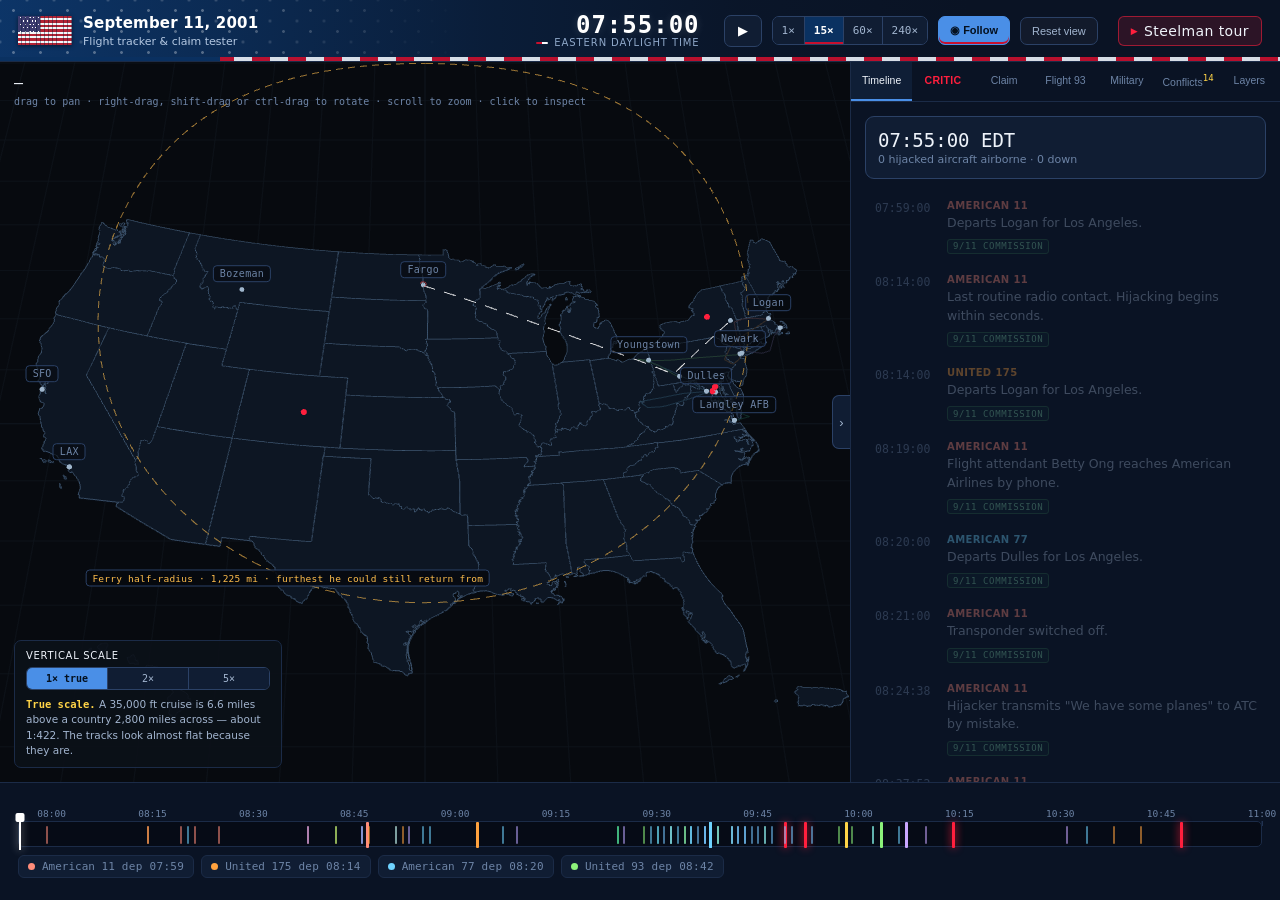
==== index.html @ 08de69e0 "Make the brand mark a 1990s animated flag Rebuilt the way those GIFs actually worked, rather than im" ====
<!DOCTYPE html>
<!--
  September 11, 2001 — CRITIC
  Single-file build. Generated from the modular source by build.mjs.
  Nothing is fetched and nothing is loaded from a network; this file is the
  whole application. To read or change it, use the source, not this file.
-->

<html lang="en">
<head>
<meta charset="utf-8" />
<meta name="viewport" content="width=device-width, initial-scale=1" />
<title>September 11, 2001 — Tracker</title>
<style>
/* =============================================================================
   styles.css — dark instrument-panel look. Restrained on purpose: the subject
   does not want decoration, and the colour budget is spent on distinguishing
   evidence from allegation rather than on ornament.
   ========================================================================== */

:root {
  /* Navy, white and red. Restrained on purpose — the subject is a memorial
     one, so the flag palette is used at the weight of an official document
     rather than a celebration. Colour still does the same job it always did
     here: telling evidence apart from allegation. */
  --bg:        #060b16;
  --bg-2:      #0a1324;
  --bg-3:      #101d33;
  --line:      #1b2b47;
  --line-2:    #2b4166;
  --ink:       #eef3fa;
  --ink-dim:   #a2b5cf;
  --ink-faint: #6d84a6;

  /* Flag colours. --critic is the loudest thing on the page by design: the
     withheld messages are the subject, so they get the red. */
  --flag-red:  #c8102e;
  --flag-blue: #0a3161;
  --critic:    #ff1f3d;
  --ui:        #4a8fe7;

  /* Aircraft. AA11 moved from red to coral so nothing competes with CRITIC. */
  --aa11:  #ff8c7a;
  --ua175: #ffbe4d;
  --aa77:  #74c7ff;
  --ua93:  #8cf27a;
  --mil:   #b9a6ff;
  --claim: #ffd447;
  --doc:   #35d6a4;
  --debris:#ff8a5c;

  --topbar-h: 62px;
  --timeline-h: 118px;
  --panel-w: 430px;

  --mono: ui-monospace, "SF Mono", "Cascadia Mono", Menlo, Consolas, monospace;
  --sans: ui-sans-serif, system-ui, "Segoe UI", Inter, Roboto, sans-serif;
}

* { box-sizing: border-box; }

html, body {
  margin: 0; height: 100%;
  background: var(--bg); color: var(--ink);
  font-family: var(--sans); font-size: 14px;
  overflow: hidden;
  -webkit-font-smoothing: antialiased;
}

body {
  display: grid;
  grid-template-columns: 1fr var(--panel-w);
  grid-template-rows: var(--topbar-h) 1fr var(--timeline-h);
  grid-template-areas: "top top" "stage panel" "time time";
  transition: grid-template-columns .25s ease;
}
body.panel-hidden { grid-template-columns: 1fr 0px; }
body.panel-hidden #panel { opacity: 0; pointer-events: none; }

/* --- boot ---------------------------------------------------------------- */
#boot {
  position: fixed; inset: 0; z-index: 200; background: var(--bg);
  display: grid; place-items: center; transition: opacity .4s ease;
}
#boot.gone { opacity: 0; pointer-events: none; }
.boot-inner { text-align: center; color: var(--ink-dim); }
.spinner {
  width: 30px; height: 30px; margin: 0 auto 14px;
  border: 2px solid var(--line-2); border-top-color: var(--ui);
  border-radius: 50%; animation: spin 0.9s linear infinite;
}
@keyframes spin { to { transform: rotate(360deg); } }
#boot.error .spinner { animation: none; border-top-color: var(--aa11); }

/* --- topbar -------------------------------------------------------------- */
/* The flag, at the weight of an official document rather than a celebration —
   the register the whole page is written in. A canton wash with a faint star
   field on the left, a tricolour rule underneath, and the active controls moved
   off the generic UI blue onto the flag blue. The colour is doing the same job
   it does on the map: telling one kind of thing from another. */
#topbar {
  grid-area: top; position: relative; z-index: 2;
  display: flex; align-items: center; gap: 24px;
  padding: 0 18px;
  background:
    linear-gradient(90deg,
      rgba(13, 60, 118, .82) 0%,
      rgba(12, 55, 108, .64) 18%,
      rgba(10, 49, 97, .34) 38%,
      rgba(10, 49, 97, .08) 58%,
      transparent 76%),
    var(--bg-2);
  border-bottom: 1px solid var(--line);
}

/* The canton: a field of stars, faint enough to read as texture. */
#topbar::before {
  content: ''; position: absolute; left: 0; top: 0; bottom: 4px; width: 460px;
  pointer-events: none;
  background-image:
    radial-gradient(circle at 50% 50%, rgba(255,255,255,.30) 1.1px, transparent 1.7px),
    radial-gradient(circle at 50% 50%, rgba(255,255,255,.20) 1.1px, transparent 1.7px);
  background-size: 27px 21px, 27px 21px;
  background-position: 0 0, 13.5px 10.5px;
  -webkit-mask-image: linear-gradient(90deg, #000 0 46%, transparent 100%);
  mask-image: linear-gradient(90deg, #000 0 46%, transparent 100%);
}
.brand { position: relative; display: flex; align-items: center; gap: 11px; }
.brand-text { min-width: 0; }

/* --- the 1990s flag --------------------------------------------------------
   Sliced into columns, each running the same wave one step behind the last.
   That phase offset IS the ripple; it is how the original GIFs did it. */
.flag90 {
  flex: none; display: flex; align-items: stretch;
  width: 54px; height: 29px;
  filter: drop-shadow(0 1px 2px rgba(0,0,0,.55));
}
.flag90 i {
  flex: 1 1 0; min-width: 0;
  background-image: var(--flag-src);
  background-repeat: no-repeat;
  background-size: 1400% 100%;          /* FLAG_SLICES columns across */
  image-rendering: pixelated;           /* real pixels, not a filter */
  animation: flag90 1.15s linear infinite;
  will-change: transform;
}

@keyframes flag90 {
  0%   { transform: translateY(0)      scaleY(1);    filter: brightness(1); }
  25%  { transform: translateY(-1.6px) scaleY(1.05); filter: brightness(1.22); }
  50%  { transform: translateY(0)      scaleY(1);    filter: brightness(1); }
  75%  { transform: translateY(1.6px)  scaleY(0.95); filter: brightness(0.82); }
  100% { transform: translateY(0)      scaleY(1);    filter: brightness(1); }
}

/* A waving flag is decoration, and decoration is the first thing that should
   hold still when someone has asked for less motion. */
@media (prefers-reduced-motion: reduce) {
  .flag90 i { animation: none; }
}
.brand h1 {
  margin: 0; font-size: 15px; font-weight: 650; letter-spacing: .2px;
  color: #fff;
}
/* Lifted off --ink-faint: that colour was chosen against the near-black page
   background and is close to unreadable on the canton blue now behind it. */
.brand .sub { font-size: 11px; color: #b4c8e2; }

.clock-wrap { margin-left: auto; text-align: right; }
#clock {
  font-family: var(--mono); font-size: 24px; font-weight: 600;
  letter-spacing: 1px; line-height: 1; font-variant-numeric: tabular-nums;
  color: #fff; text-shadow: 0 1px 10px rgba(255,255,255,.14);
}
.clock-label {
  font-size: 10px; letter-spacing: .9px; text-transform: uppercase;
  color: #8fa8c9;
}
.clock-label::before {
  content: ''; display: inline-block; vertical-align: 2px;
  width: 12px; height: 2px; margin-right: 6px; border-radius: 1px;
  background: linear-gradient(90deg, var(--flag-red) 0 50%, #f7f9fc 50% 100%);
}

.transport { display: flex; align-items: center; gap: 10px; }
.icon-btn {
  width: 38px; height: 32px; border-radius: 7px; cursor: pointer;
  background: var(--bg-3); border: 1px solid var(--line-2); color: #fff;
  font-size: 13px;
}
.icon-btn:hover { border-color: #6f8fbe; background: rgba(20,38,65,.7); }
.rate-group { display: flex; border: 1px solid var(--line-2); border-radius: 7px; overflow: hidden; }
.rate-group button {
  background: var(--bg-3); border: 0; color: var(--ink-dim); cursor: pointer;
  padding: 7px 9px; font-size: 11px; font-family: var(--mono);
  border-right: 1px solid var(--line-2);
}
.rate-group button:last-child { border-right: 0; }
.rate-group button.on {
  background: var(--flag-blue); color: #fff; font-weight: 700;
  box-shadow: inset 0 -2px 0 var(--flag-red);
}
.ghost-btn {
  background: rgba(255,255,255,.03); border: 1px solid var(--line-2); color: var(--ink-dim);
  border-radius: 7px; padding: 7px 11px; cursor: pointer; font-size: 11px;
}
.ghost-btn:hover { color: var(--ink); border-color: #6f8fbe; }
.ghost-btn.on {
  background: var(--flag-blue); border-color: #2d5f9e; color: #fff;
  box-shadow: inset 0 -2px 0 var(--flag-red);
}

/* --- stage --------------------------------------------------------------- */
#stage { grid-area: stage; position: relative; overflow: hidden; }
#map { width: 100%; height: 100%; display: block; cursor: grab; }
#map:active { cursor: grabbing; }

#labels { position: absolute; inset: 0; pointer-events: none; }
.map-label {
  position: absolute; transform: translate(-50%, -140%);
  font-size: 10px; font-family: var(--mono); letter-spacing: .3px;
  color: var(--ink); background: rgba(7,10,15,.82);
  border: 1px solid var(--line-2); border-radius: 4px;
  padding: 2px 6px; white-space: nowrap; pointer-events: none;
}
.map-label.flight { font-weight: 700; }
.map-label.dim { color: var(--ink-faint); background: rgba(7,10,15,.6); }

#hud {
  position: absolute; left: 14px; top: 12px; pointer-events: none;
  font-family: var(--mono); font-size: 11px;
}
#hud-state { font-size: 15px; color: var(--ink); min-height: 19px; letter-spacing: .3px; }
#hud-hint { color: var(--ink-faint); margin-top: 3px; font-size: 10px; }

#legend {
  position: absolute; left: 14px; bottom: 14px; max-width: 268px;
  background: rgba(12,17,25,.9); border: 1px solid var(--line);
  border-radius: 7px; padding: 9px 11px; font-size: 10.5px; color: var(--ink-dim);
}
.legend-title { color: var(--ink); font-size: 10px; text-transform: uppercase; letter-spacing: .7px; margin-bottom: 4px; }
.legend-row b { color: var(--claim); font-family: var(--mono); }

#aside-toggle {
  position: absolute; right: 0; top: 50%; transform: translateY(-50%);
  width: 18px; height: 54px; z-index: 10; cursor: pointer;
  background: var(--bg-3); color: var(--ink-dim);
  border: 1px solid var(--line-2); border-right: 0;
  border-radius: 7px 0 0 7px; font-size: 13px;
}
#aside-toggle:hover { color: var(--ink); }
body.panel-hidden #aside-toggle { transform: translateY(-50%) rotate(180deg); border-radius: 7px 0 0 7px; }

/* --- panel --------------------------------------------------------------- */
#panel {
  grid-area: panel; background: var(--bg-2); border-left: 1px solid var(--line);
  display: flex; flex-direction: column; overflow: hidden; transition: opacity .2s;
}
#tabs {
  display: flex; flex-wrap: wrap; border-bottom: 1px solid var(--line); flex: 0 0 auto;
}
#tabs button { flex: 1 1 25%; }
#tabs button {
  flex: 1; background: transparent; border: 0; border-bottom: 2px solid transparent;
  color: var(--ink-faint); padding: 11px 1px; cursor: pointer; font-size: 10.5px;
  letter-spacing: 0; white-space: nowrap; min-width: 0;
}
#conflict-count {
  display: inline-block; font-family: var(--mono); font-size: 9px;
  color: var(--claim); vertical-align: super;
}
#tabs button:hover { color: var(--ink-dim); }
#tabs button.on { color: var(--ink); border-bottom-color: var(--ui); background: rgba(74,143,231,.09); }

.tab-body { overflow-y: auto; padding: 14px; flex: 1 1 auto; }
.tab-body.hidden { display: none; }
.tab-body::-webkit-scrollbar { width: 9px; }
.tab-body::-webkit-scrollbar-thumb { background: var(--line-2); border-radius: 5px; }
.tab-body::-webkit-scrollbar-track { background: transparent; }

.card {
  background: var(--bg-3); border: 1px solid var(--line);
  border-radius: 9px; padding: 12px; margin-bottom: 12px;
}
.card h3 {
  margin: 0 0 8px; font-size: 11px; text-transform: uppercase;
  letter-spacing: .8px; color: var(--ink-dim); font-weight: 650;
}
.card p { margin: 0 0 9px; line-height: 1.55; color: var(--ink-dim); font-size: 12.5px; }
.card p:last-child { margin-bottom: 0; }
.card p strong { color: var(--ink); font-weight: 600; }

/* provenance badges — the whole point of the colour system */
.src {
  display: inline-block; font-size: 9px; letter-spacing: .6px; text-transform: uppercase;
  padding: 1.5px 5px; border-radius: 3px; font-family: var(--mono);
  border: 1px solid; vertical-align: middle; white-space: nowrap;
}
.src.solid { color: #7fd1a8; border-color: #2c5f47; background: rgba(53,214,164,.08); }
.src.soft  { color: #8fa2b8; border-color: var(--line-2); background: rgba(143,162,184,.06); }
.src.warn  { color: var(--claim); border-color: #6b5713; background: rgba(255,212,71,.09); }

/* --- timeline event list -------------------------------------------------- */
#now-card { border-color: var(--line-2); }
#now-card .now-t { font-family: var(--mono); font-size: 19px; color: var(--ink); }
#now-card .now-sub { font-size: 11px; color: var(--ink-faint); margin-top: 2px; }

.ev {
  display: grid; grid-template-columns: 62px 1fr; gap: 10px;
  padding: 9px 8px; border-radius: 7px; cursor: pointer;
  border-left: 2px solid transparent; margin-bottom: 2px;
}
.ev:hover { background: var(--bg-3); }
.ev.future { opacity: .34; }
.ev.now { background: rgba(74,143,231,.12); border-left-color: var(--ui); }
.ev-t { font-family: var(--mono); font-size: 11.5px; color: var(--ink-faint); padding-top: 1px; }
.ev.now .ev-t, .ev.past .ev-t { color: var(--ink-dim); }
.ev-label { font-size: 10px; letter-spacing: .4px; text-transform: uppercase; margin-bottom: 3px; font-weight: 650; }
.ev-text { font-size: 12.5px; line-height: 1.5; color: var(--ink-dim); }
.ev.claim-ev { border-left-color: var(--claim); background: rgba(255,212,71,.06); }

/* --- claim tab ------------------------------------------------------------ */
.quote {
  border-left: 3px solid var(--claim); padding: 4px 0 4px 12px; margin: 10px 0;
  font-style: italic; color: var(--ink); line-height: 1.6; font-size: 13px;
}
.kv { display: grid; grid-template-columns: 84px 1fr; gap: 5px 10px; font-size: 12px; }
.kv dt { color: var(--ink-faint); }
.kv dd { margin: 0; color: var(--ink-dim); }

.leg {
  border: 1px solid var(--line); border-radius: 8px; padding: 10px;
  margin-bottom: 9px; background: rgba(255,255,255,.012);
}
.leg-head { display: flex; justify-content: space-between; align-items: baseline; gap: 8px; margin-bottom: 7px; }
.leg-name { font-size: 12px; color: var(--ink); font-weight: 600; }
.leg-dist { font-family: var(--mono); font-size: 11px; color: var(--ink-faint); }
.leg-speed { font-family: var(--mono); font-size: 22px; font-weight: 650; line-height: 1; }
.leg-speed small { font-size: 11px; font-weight: 400; color: var(--ink-faint); margin-left: 4px; }
.leg-mach { font-family: var(--mono); font-size: 11px; color: var(--ink-dim); margin-top: 3px; }

.bar { height: 7px; border-radius: 4px; background: var(--bg); margin-top: 9px; position: relative; overflow: hidden; }
.bar-fill { height: 100%; border-radius: 4px; transition: width .18s ease, background .18s ease; }
.bar-marks { position: relative; height: 13px; margin-top: 2px; }
.bar-mark { position: absolute; transform: translateX(-50%); font-size: 8.5px; color: var(--ink-faint); font-family: var(--mono); white-space: nowrap; }
.bar-mark::before { content: ''; position: absolute; left: 50%; top: -13px; width: 1px; height: 9px; background: var(--line-2); }

.v-routine    { color: var(--doc); }    .b-routine    { background: var(--doc); }
.v-hard       { color: #ffd447; }       .b-hard       { background: #ffd447; }
.v-dash       { color: #ff8a5c; }       .b-dash       { background: #ff8a5c; }
.v-impossible { color: var(--aa11); }   .b-impossible { background: var(--aa11); }

.dial { margin: 12px 0 4px; }
.dial label { display: flex; justify-content: space-between; font-size: 11px; color: var(--ink-dim); margin-bottom: 6px; }
.dial label b { font-family: var(--mono); color: var(--ink); }
input[type=range] { width: 100%; }

.finding { border-top: 1px solid var(--line); padding: 10px 0; }
.finding:first-child { border-top: 0; padding-top: 2px; }
.finding h4 { margin: 0 0 5px; font-size: 12.5px; color: var(--ink); font-weight: 600; }
.finding.hard h4::before { content: '■ '; color: var(--aa11); }
.finding.soft h4::before { content: '□ '; color: var(--ink-faint); }
.finding p { margin: 0; font-size: 12.5px; line-height: 1.55; color: var(--ink-dim); }

.cmd-row { display: grid; grid-template-columns: 76px 1fr; gap: 9px; padding: 7px 0; border-top: 1px solid var(--line); font-size: 12.5px; }
.cmd-row:first-child { border-top: 0; }
.cmd-row .t { font-family: var(--mono); color: var(--ink-faint); }
.cmd-row .x { color: var(--ink-dim); line-height: 1.5; }
.cmd-row.claim-row .t { color: var(--claim); }

.verdict {
  border: 1px solid #6b2b2b; background: rgba(255,89,100,.07);
  border-radius: 9px; padding: 12px; margin-bottom: 12px;
}
.verdict h3 { color: var(--aa11); }

ul.plain { margin: 0; padding-left: 17px; }
ul.plain li { font-size: 12.5px; color: var(--ink-dim); line-height: 1.55; margin-bottom: 5px; }

.chip-row { display: flex; flex-wrap: wrap; gap: 6px; margin-top: 9px; }
.chip {
  font-size: 11px; padding: 5px 9px; border-radius: 6px; cursor: pointer;
  background: var(--bg); border: 1px solid var(--line-2); color: var(--ink-dim);
}
.chip:hover { color: var(--ink); border-color: var(--ui); }

/* --- layers --------------------------------------------------------------- */
.toggle {
  display: flex; align-items: center; gap: 10px; padding: 9px 8px;
  border-radius: 7px; cursor: pointer; font-size: 12.5px;
}
.toggle:hover { background: var(--bg-3); }
.toggle input { accent-color: var(--ui); width: 15px; height: 15px; cursor: pointer; }
.toggle .swatch { width: 10px; height: 10px; border-radius: 2px; flex: 0 0 auto; }
.toggle .meta { margin-left: auto; font-family: var(--mono); font-size: 10px; color: var(--ink-faint); }

/* --- timeline footer ------------------------------------------------------ */
#timeline {
  grid-area: time; background: var(--bg-2); border-top: 1px solid var(--line);
  padding: 10px 18px 8px; display: flex; flex-direction: column; gap: 8px;
}
#track-wrap { position: relative; padding-top: 15px; }
#ticks { position: relative; height: 13px; }
.tick { position: absolute; transform: translateX(-50%); font-family: var(--mono); font-size: 9.5px; color: var(--ink-faint); }
.tick::after { content: ''; position: absolute; left: 50%; top: 13px; width: 1px; height: 5px; background: var(--line-2); }

#track { position: relative; height: 26px; background: var(--bg); border-radius: 5px; border: 1px solid var(--line); }
#track-fill { position: absolute; left: 0; top: 0; bottom: 0; background: linear-gradient(90deg, rgba(111,211,255,.13), rgba(111,211,255,.24)); border-radius: 4px 0 0 4px; }
#event-marks { position: absolute; inset: 0; z-index: 3; pointer-events: none; }
.emark { pointer-events: auto; position: absolute; top: 4px; width: 2px; height: 18px; border-radius: 1px; opacity: .55; cursor: pointer; }
.emark.big { height: 26px; top: 0; width: 3px; opacity: 1; }
.emark:hover { opacity: 1; box-shadow: 0 0 7px currentColor; }

#playhead { z-index: 4; position: absolute; top: -4px; bottom: -4px; width: 2px; background: #fff; pointer-events: none; box-shadow: 0 0 9px rgba(255,255,255,.65); }
.playhead-grip { position: absolute; top: -5px; left: 50%; transform: translateX(-50%); width: 9px; height: 9px; background: #fff; border-radius: 2px; }

#scrub {
  position: absolute; left: 0; right: 0; top: 15px; height: 26px; z-index: 2;
  margin: 0; opacity: 0; cursor: ew-resize; width: 100%;
}

#flight-strip { display: flex; gap: 7px; flex-wrap: wrap; }
.fs {
  display: flex; align-items: center; gap: 7px; padding: 4px 9px;
  border-radius: 6px; background: var(--bg-3); border: 1px solid var(--line);
  font-size: 11px; font-family: var(--mono); color: var(--ink-faint);
}
.fs.live { color: var(--ink); border-color: currentColor; }
.fs.down { opacity: .5; }
.fs .dot { width: 7px; height: 7px; border-radius: 50%; }
.fs .st { letter-spacing: .3px; }

#tooltip {
  position: fixed; z-index: 150; max-width: 290px; pointer-events: none;
  background: rgba(12,17,25,.97); border: 1px solid var(--line-2);
  border-radius: 8px; padding: 10px 12px; font-size: 12px; line-height: 1.5;
  color: var(--ink-dim); box-shadow: 0 10px 32px rgba(0,0,0,.6);
}
#tooltip.hidden { display: none; }
#tooltip b { color: var(--ink); display: block; margin-bottom: 4px; font-size: 12.5px; }

@media (max-width: 1150px) {
  :root { --panel-w: 360px; }
}
@media (max-width: 900px) {
  body { grid-template-columns: 1fr; grid-template-areas: "top" "stage" "time"; }
  #panel { position: fixed; right: 0; top: var(--topbar-h); bottom: var(--timeline-h); width: 340px; z-index: 20; }
  body.panel-hidden #panel { display: none; }
  .transport .ghost-btn { display: none; }
}


/* --- military tab ---------------------------------------------------------- */

/* The QUIT entry is the analytically important one — it is the true thing the
   claim is a distortion of — so it gets the one accent on the page. */
.kernel-card { border-color: #2c5f47; background: linear-gradient(180deg, rgba(53,214,164,.05), rgba(53,214,164,.015)); }
.kernel-card h3 { color: var(--doc); }
.kernel-leg { border-color: #2c5f47; background: rgba(53,214,164,.04); }

.armed {
  margin-top: 3px; font-family: var(--mono); font-size: 10.5px;
  letter-spacing: .4px; color: var(--ink-faint);
}
.armed.unarmed { color: var(--debris); }

.cs-row {
  display: grid; grid-template-columns: 118px 1fr; gap: 10px;
  padding: 9px 0; border-top: 1px solid var(--line);
}
.cs-row:first-of-type { border-top: 0; }
.cs-name {
  font-family: var(--mono); font-size: 11px; color: var(--ink);
  letter-spacing: .4px; line-height: 1.4;
}
.cs-what { font-size: 12px; color: var(--ink-dim); }
.cs-note { font-size: 11.5px; color: var(--ink-faint); line-height: 1.45; margin-top: 2px; }

@media (max-width: 1150px) {
  .cs-row { grid-template-columns: 1fr; gap: 3px; }
}


/* --- follow toggle --------------------------------------------------------- */
#btn-follow.on {
  color: #04101f; background: var(--ui); border-color: var(--ui); font-weight: 650;
}
#btn-follow.on::before { content: '\25C9\00a0'; }
#btn-follow:not(.on)::before { content: '\25CB\00a0'; opacity: .55; }


/* --- discrepancy register --------------------------------------------------
   The app's own defects are rendered in the same list and the same red as
   everyone else's contradictions; nothing here gets a softer treatment for
   being ours. */

.cflag {
  display: inline-block; font-family: var(--mono); font-size: 9px;
  padding: 1px 5px; border-radius: 3px; cursor: pointer; vertical-align: middle;
  background: rgba(255,212,71,.10); border: 1px solid #6b5713; color: var(--claim);
}
.cflag:hover { background: rgba(255,212,71,.2); }
.cflag.bad { background: rgba(255,89,100,.10); border-color: #6b2b2b; color: var(--aa11); }
.cflag.bad:hover { background: rgba(255,89,100,.2); }

.card.conflict { border-left: 2px solid var(--line-2); }
.card.conflict.cf-hit { border-left-color: var(--ui); box-shadow: 0 0 0 1px rgba(74,143,231,.45); }

.cf-head { display: flex; align-items: center; gap: 8px; margin-bottom: 7px; }
.cf-tags { margin-left: auto; font-family: var(--mono); font-size: 9.5px; color: var(--ink-faint); }

.cf-status {
  font-size: 9px; letter-spacing: .6px; text-transform: uppercase; font-family: var(--mono);
  padding: 2px 6px; border-radius: 3px; border: 1px solid; white-space: nowrap;
}
.cf-status.ok   { color: #7fd1a8;      border-color: #2c5f47; background: rgba(53,214,164,.08); }
.cf-status.bad  { color: var(--aa11);  border-color: #6b2b2b; background: rgba(255,89,100,.08); }
.cf-status.warn { color: var(--claim); border-color: #6b5713; background: rgba(255,212,71,.08); }

.cf-subject { margin: 0 0 6px; font-size: 13px; color: var(--ink); font-weight: 600; line-height: 1.4; }
.cf-why { margin: 0 0 10px; font-size: 12px; color: var(--ink-faint); line-height: 1.5; }

.cf-readings { border-top: 1px solid var(--line); }
.cf-reading { padding: 8px 0 8px 10px; border-bottom: 1px solid var(--line); border-left: 2px solid var(--line-2); }
.cf-reading.first { border-left-color: var(--doc); }
.cf-v { font-size: 12.5px; color: var(--ink); line-height: 1.45; }
.cf-who { font-size: 11.5px; color: var(--ink-dim); margin-top: 3px; line-height: 1.45; }
.cf-weight { font-size: 11px; color: var(--ink-faint); margin-top: 3px; font-style: italic; line-height: 1.45; }

.cf-reading-note, .cf-app {
  margin-top: 10px; font-size: 12.5px; line-height: 1.55; color: var(--ink-dim);
}
.cf-reading-note strong { color: var(--doc); }
.cf-app { padding-top: 8px; border-top: 1px solid var(--line); }
.cf-app strong { color: var(--aa11); }

.cf-legend { margin-top: 10px; border-top: 1px solid var(--line); }
.cf-legend-row {
  display: flex; align-items: center; gap: 9px;
  padding: 7px 0; border-bottom: 1px solid var(--line);
  font-size: 11.5px; color: var(--ink-faint);
}
.cf-legend-row .cf-n { margin-left: auto; font-family: var(--mono); color: var(--ink); }


/* --- CRITIC ----------------------------------------------------------------
   Redaction is rendered as a bar rather than as absence, because the shape of
   what is missing is itself information. */

.critic-msg { border-left: 2px solid var(--critic); }
.critic-msg .leg-head { align-items: center; }
.dtg {
  font-family: var(--mono); font-size: 11px; color: var(--critic);
  letter-spacing: .5px;
}
.critic-t { font-family: var(--mono); font-size: 16px; color: var(--ink); }

.redact {
  display: block; margin: 8px 0; padding: 7px 9px; border-radius: 4px;
  background: rgba(255,122,217,.06); border: 1px solid #6b2b55;
  font-size: 12px; color: var(--ink-dim); line-height: 1.5;
}
.redact::before {
  content: ''; display: block; height: 9px; margin-bottom: 7px; border-radius: 2px;
  background: repeating-linear-gradient(90deg,
    var(--ink) 0 34%, transparent 34% 38%,
    var(--ink) 38% 61%, transparent 61% 66%,
    var(--ink) 66% 100%);
  opacity: .55;
}
.redact b { color: var(--critic); font-weight: 600; }

.critic-ctx {
  font-size: 12px; color: var(--ink-faint); line-height: 1.5;
  padding-top: 7px; margin-top: 7px; border-top: 1px solid var(--line);
}
.glimpse { border-color: #6b2b55; background: rgba(255,122,217,.04); }
.glimpse h3 { color: var(--critic); }
.foia-row {
  display: grid; grid-template-columns: 96px 1fr; gap: 5px 10px;
  font-size: 12px; padding: 5px 0;
}
.foia-row dt { color: var(--ink-faint); }


/* --- vertical scale toggle -------------------------------------------------
   Lives in the legend because the only place a scale factor belongs is next
   to the statement of what it is. */
.alt-group {
  display: flex; margin: 6px 0 7px;
  border: 1px solid var(--line-2); border-radius: 6px; overflow: hidden;
}
.alt-group button {
  flex: 1; background: var(--bg-3); border: 0; border-right: 1px solid var(--line-2);
  color: var(--ink-dim); cursor: pointer; padding: 5px 4px;
  font-size: 10px; font-family: var(--mono); white-space: nowrap;
}
.alt-group button:last-child { border-right: 0; }
.alt-group button:hover { color: var(--ink); }
.alt-group button.on { background: var(--ui); color: #04101f; font-weight: 700; }
#alt-note { line-height: 1.45; }
#alt-note b { color: var(--claim); font-family: var(--mono); }


/* Ring labels sit ON the ring rather than above a point, so they lose the
   upward offset the pin-style labels use. */
.map-label.ring {
  transform: translate(-50%, -50%);
  background: rgba(7,10,15,.88);
  font-size: 9.5px;
  letter-spacing: .2px;
}
#tol-group { margin-top: 2px; }


/* --- flag rule -------------------------------------------------------------
   A three-band rule under the header. It is the only decorative element in
   the app and it is three pixels tall, which is about the right weight for
   the subject. */
/* The rule under the bar, built as a flag rather than a gradient: a blue
   canton on the left, then stripes.

   The stripes are sized in pixels, not percentages. Thirteen across a 1600px
   bar is a 123px band each, which reads as a dashed line; at 18px they read as
   what they are. The white is pulled off pure so it sits in the page rather
   than glaring out of it. */
#topbar::after {
  content: ''; position: absolute; left: 0; right: 0; bottom: 0; height: 4px;
  background:
    linear-gradient(90deg, var(--flag-blue) 0 220px, transparent 220px),
    repeating-linear-gradient(90deg,
      var(--flag-red) 0 18px, #e8eef6 18px 36px);
  opacity: .92;
}

/* --- CRITIC: red and unmistakable ------------------------------------------
   DIRNSA CRITIC 1-2001 is what this app is named for and built around, so it
   gets the strongest treatment on the page: red everywhere, a lit tab, and a
   highlighted band on its timeline entries. */

#tabs button[data-tab="critic"] { color: var(--critic); font-weight: 650; letter-spacing: .3px; }
#tabs button[data-tab="critic"]:hover { color: #ff5c72; }
#tabs button[data-tab="critic"].on {
  color: var(--critic); border-bottom-color: var(--critic);
  background: rgba(255,31,61,.10);
}

/* Timeline entries for the CRITIC chain. */
.ev.critic-ev {
  border-left-color: var(--critic);
  background: linear-gradient(90deg, rgba(255,31,61,.14), rgba(255,31,61,.03));
}
.ev.critic-ev .ev-label { color: var(--critic) !important; letter-spacing: .7px; }
.ev.critic-ev.now {
  background: linear-gradient(90deg, rgba(255,31,61,.26), rgba(255,31,61,.06));
  border-left-color: var(--critic);
  box-shadow: inset 0 0 0 1px rgba(255,31,61,.35);
}
.ev.critic-ev .ev-text { color: var(--ink); }

/* Timeline scrubber ticks for CRITIC messages. */
.emark.critic-mark { width: 3px; height: 26px; top: 0; opacity: 1; box-shadow: 0 0 8px var(--critic); }

.critic-msg { border-left-width: 3px; border-left-color: var(--critic); }
.dtg { color: var(--critic); font-weight: 600; }
.redact { border-color: rgba(255,31,61,.45); background: rgba(255,31,61,.07); }
.glimpse { border-color: rgba(255,31,61,.45); background: rgba(255,31,61,.05); }
.kernel-card { border-color: #2c5f47; }


/* --- the steelman ----------------------------------------------------------
   Deliberately styled as a construct: white, dashed borders, and a standing
   warning. It must never read as a record. */

.card.steel { border-color: var(--line-2); background: linear-gradient(180deg, rgba(255,255,255,.035), transparent); }
.hypo-warn {
  border: 1px dashed rgba(255,255,255,.45); border-radius: 6px;
  padding: 8px 10px; font-size: 11.5px; color: var(--ink-dim);
  background: rgba(255,255,255,.04);
}
.hypo-warn strong { color: #fff; letter-spacing: .3px; }
.leg.hypo-leg { border-style: dashed; border-color: rgba(255,255,255,.4); background: rgba(255,255,255,.03); }
.leg.hypo-leg .leg-name { color: #fff; }

.concession {
  padding: 8px 0 8px 10px; border-left: 2px solid var(--line-2);
  border-bottom: 1px solid var(--line);
}
.concession.free { border-left-color: var(--doc); }
.concession.blocking { border-left-color: var(--flag-red); background: rgba(200,16,46,.07); }
.cn-grant { font-size: 12.5px; color: var(--ink); font-weight: 600; }
.concession.blocking .cn-grant::after {
  content: ' — cannot be granted'; color: var(--critic); font-weight: 400; font-size: 11px;
}
.cn-detail { font-size: 11.5px; color: var(--ink-dim); line-height: 1.45; margin-top: 3px; }
.cn-cost { font-size: 11.5px; color: var(--ink-faint); line-height: 1.45; margin-top: 3px; font-style: italic; }
.concession.blocking .cn-cost { color: #ffb3bd; font-style: normal; }


/* --- foreknowledge ---------------------------------------------------------
   The hardest claim on the page gets the hardest styling. It is argued in the
   Claim tab now; the map no longer draws a ring for it. */
.card.fk-card { border-color: rgba(255,31,61,.5); background: rgba(255,31,61,.06); }
.card.fk-card h3 { color: var(--critic); letter-spacing: 1px; }
.leg.fk-leg { border-color: rgba(255,31,61,.55); background: rgba(255,31,61,.09); }
.fk-verdict {
  margin-top: 11px; padding-top: 10px; border-top: 1px solid rgba(255,31,61,.35);
  font-size: 12.5px; line-height: 1.55; color: var(--ink-dim);
}
.fk-verdict strong { color: var(--ink); }
.fk-caution {
  font-size: 11px; color: var(--ink-faint); font-style: italic;
  border-left: 2px solid var(--line-2); padding-left: 9px; margin-top: 10px;
}


/* --- phone calls ------------------------------------------------------------
   The split is the whole argument, so it is a headline number rather than a
   sentence. */
.call-split { display: flex; gap: 8px; margin-top: 11px; }
.cs-cell {
  flex: 1; text-align: center; padding: 9px 4px; border-radius: 7px;
  background: var(--bg); border: 1px solid var(--line);
}
.cs-cell b { display: block; font-family: var(--mono); font-size: 20px; color: var(--ink); }
.cs-cell span { font-size: 10px; color: var(--ink-faint); text-transform: uppercase; letter-spacing: .6px; }
.cs-cell.airfone { border-color: #2b5f80; } .cs-cell.airfone b { color: var(--aa77); }
.cs-cell.cellular { border-color: #6b5713; } .cs-cell.cellular b { color: var(--claim); }

.call-row {
  display: grid; grid-template-columns: 52px 1fr; gap: 9px;
  padding: 8px 0 8px 9px; border-top: 1px solid var(--line);
  border-left: 2px solid var(--aa77);
}
.call-row.cellular { border-left-color: var(--claim); background: rgba(255,212,71,.05); }
.cr-t { font-family: var(--mono); font-size: 11.5px; color: var(--ink-faint); }
.cr-who { font-size: 12.5px; color: var(--ink); font-weight: 600; }
.cr-to { color: var(--ink-dim); font-weight: 400; }
.cr-type {
  font-family: var(--mono); font-size: 9px; letter-spacing: .5px;
  padding: 1px 5px; border-radius: 3px; margin-left: 4px;
  border: 1px solid var(--line-2); color: var(--ink-faint);
}
.call-row.cellular .cr-type { color: var(--claim); border-color: #6b5713; }
.cr-note { font-size: 11.5px; color: var(--ink-dim); line-height: 1.5; margin-top: 3px; }


/* The steelman's map label must never be mistaken for an aircraft that flew. */
.map-label.hypo {
  background: rgba(255,255,255,.14); border: 1px dashed rgba(255,255,255,.75);
  color: #fff !important; font-weight: 700; letter-spacing: .4px;
  text-shadow: 0 1px 2px rgba(0,0,0,.6);
}


/* Line of sight: dim at range, hot once a shot would be possible. */
.map-label.los {
  transform: translate(-50%, -50%);
  background: rgba(7,10,15,.88); font-size: 10px; letter-spacing: .3px;
}
.map-label.los.hot {
  background: #ff4d4d; color: #fff !important; font-weight: 700;
  border-color: #ff8f9b; text-shadow: 0 1px 2px rgba(0,0,0,.55);
}
.leg.los-hot { border-color: #ff4d4d; background: rgba(255,77,77,.1); }


/* --- steelman tour ----------------------------------------------------------
   A callout over the map rather than in the panel: the tour is narrating what
   the map is doing, so the two have to be readable in one glance. The accent
   colour is the step's tone, which is why it is set inline from the model
   rather than hardcoded here. */
.tour-btn {
  display: inline-flex; align-items: center; gap: 6px;
  margin-left: 10px; padding: 6px 12px;
  background: rgba(255,31,61,.14); color: var(--ink);
  border: 1px solid rgba(255,31,61,.55); border-radius: 6px;
  font: 600 11.5px/1 var(--ui-font, inherit); letter-spacing: .4px;
  cursor: pointer; white-space: nowrap; transition: background .16s, border-color .16s;
}
.tour-btn:hover { background: rgba(255,31,61,.26); border-color: var(--critic); }
.tour-btn.on { background: var(--critic); border-color: var(--critic); color: #fff; }
.tour-btn-glyph { font-size: 9px; color: var(--critic); }
.tour-btn.on .tour-btn-glyph { color: #fff; }

#tour {
  position: absolute; left: 18px; bottom: 18px; width: 372px; max-width: calc(100vw - 36px);
  background: rgba(6,11,22,.94); backdrop-filter: blur(9px);
  border: 1px solid var(--tour-accent, var(--line-2));
  border-left: 3px solid var(--tour-accent, var(--ui));
  border-radius: 8px; padding: 0 0 10px;
  box-shadow: 0 18px 48px rgba(0,0,0,.62);
  z-index: 40; overflow: hidden;
  animation: tour-in .32s ease-out;
}
#tour.hidden { display: none; }
@keyframes tour-in { from { opacity: 0; transform: translateY(10px); } to { opacity: 1; transform: none; } }

.tour-bar { height: 2px; background: rgba(255,255,255,.07); }
.tour-bar > i {
  display: block; height: 100%; width: 0;
  background: var(--tour-accent, var(--ui)); transition: width .25s linear;
}

.tour-head { display: flex; align-items: center; gap: 8px; padding: 9px 12px 0; }
.tour-chapter {
  font: 700 9.5px/1 var(--mono); letter-spacing: 1.2px; text-transform: uppercase;
  color: var(--tour-accent, var(--ink-dim));
}
.tour-count { font: 500 10px/1 var(--mono); color: var(--ink-faint); margin-left: auto; }
.tour-x {
  background: none; border: 0; color: var(--ink-faint); cursor: pointer;
  font-size: 12px; padding: 2px 1px 2px 6px; line-height: 1;
}
.tour-x:hover { color: var(--ink); }

#tour h4 {
  margin: 7px 12px 6px; font-size: 14.5px; line-height: 1.35; color: var(--ink);
  letter-spacing: .1px;
}
#tour-body {
  margin: 0 12px; font-size: 12.5px; line-height: 1.6; color: var(--ink-dim);
  max-height: 44vh; overflow-y: auto;
}
#tour-body p { margin: 8px 0 0; }
#tour-body strong { color: var(--ink); }
#tour-body em { color: var(--ink); font-style: italic; }
#tour-body .tour-warn {
  font-size: 11.5px; color: var(--ink-faint); font-style: italic;
  border-left: 2px solid var(--line-2); padding-left: 9px; margin-top: 10px;
}

.tour-foot {
  display: flex; align-items: center; gap: 10px; margin: 11px 12px 0;
  padding-top: 9px; border-top: 1px solid var(--line);
}
.tour-dots { display: flex; gap: 3px; flex: 1; }
.tour-dots > i {
  height: 3px; flex: 1; border-radius: 2px; background: var(--line-2);
  transition: background .2s;
}
.tour-dots > i.done { background: var(--ink-faint); }
.tour-dots > i.on { background: var(--tour-accent, var(--ui)); }
.tour-ctl { display: flex; gap: 4px; }
.tour-ctl button {
  min-width: 26px; height: 22px; padding: 0 6px;
  background: var(--bg-3); color: var(--ink-dim);
  border: 1px solid var(--line-2); border-radius: 4px;
  font-size: 11px; line-height: 1; cursor: pointer;
}
.tour-ctl button:hover:not(:disabled) { color: var(--ink); border-color: var(--ui); }
.tour-ctl button:disabled { opacity: .35; cursor: default; }

/* While the tour runs, the thing it is pointing at gets a brief ring. */
.tour-lit { animation: tour-lit 1.6s ease-out 2; border-radius: 6px; }
@keyframes tour-lit {
  0%, 100% { box-shadow: 0 0 0 0 rgba(74,143,231,0); }
  35%      { box-shadow: 0 0 0 3px rgba(74,143,231,.4); }
}

@media (max-width: 900px) {
  #tour { left: 10px; right: 10px; bottom: 10px; width: auto; }
  #tour-body { max-height: 26vh; }
}

/* The callout takes the bottom-left corner, which the vertical-scale legend
   already owned. The legend steps aside rather than being covered: a control
   half-hidden under a card reads as a bug. */
body.touring #legend { opacity: 0; pointer-events: none; transition: opacity .25s; }


/* --- (i) info icons ---------------------------------------------------------
   The prose says it plainly; the exact term lives behind one of these. Sized
   to sit inside a line of body text without breaking the leading, and given a
   real hit area for touch even though it renders small. */
.ii {
  display: inline-flex; align-items: center; justify-content: center;
  width: 13px; height: 13px; margin: 0 1px 0 3px; padding: 0;
  vertical-align: 1px;
  background: transparent; color: var(--ui);
  border: 1px solid currentColor; border-radius: 50%;
  font: 700 9px/1 var(--mono); font-style: normal;
  cursor: help; opacity: .72; transition: opacity .15s, background .15s;
}
.ii::before { content: 'i'; }
.ii:hover, .ii:focus-visible { opacity: 1; background: rgba(74,143,231,.22); outline: none; }
.ii.on { opacity: 1; background: var(--ui); color: #fff; border-color: var(--ui); }

#info-pop {
  position: fixed; z-index: 90; width: 286px; max-width: calc(100vw - 24px);
  background: var(--bg-2); border: 1px solid var(--line-2); border-radius: 7px;
  padding: 11px 13px 10px;
  box-shadow: 0 14px 40px rgba(0,0,0,.6);
  animation: ip-in .14s ease-out;
}
#info-pop.hidden { display: none; }
@keyframes ip-in { from { opacity: 0; transform: translateY(-4px); } to { opacity: 1; transform: none; } }
.ip-term {
  font: 700 10px/1 var(--mono); letter-spacing: 1px; text-transform: uppercase;
  color: var(--ui); margin-bottom: 6px;
}
.ip-plain { margin: 0; font-size: 12.5px; line-height: 1.55; color: var(--ink); }
.ip-more {
  margin: 8px 0 0; font-size: 11.5px; line-height: 1.55; color: var(--ink-dim);
  padding-top: 8px; border-top: 1px solid var(--line);
}
.ip-more:empty { display: none; }
.ip-src { margin-top: 9px; }

/* --- tour: the flash that replaced the timer --------------------------------
   The tour no longer advances on its own, so it needs some other way of saying
   "this bit, here" once the camera has stopped moving. One pulse on the map
   labels, one on the panel that holds the evidence, and a lit Next control. */
.tour-bar > i { transition: width .3s ease-out; }

#tour-next.ready {
  border-color: var(--tour-accent, var(--ui));
  color: var(--ink);
  animation: next-ready 1.1s ease-out 2;
}
@keyframes next-ready {
  0%, 100% { box-shadow: 0 0 0 0 rgba(255,255,255,0); }
  40%      { box-shadow: 0 0 0 3px rgba(255,255,255,.16); }
}

#labels.flash .map-label { animation: lbl-flash 1.5s ease-out 1; }
@keyframes lbl-flash {
  0%   { transform: scale(1);    filter: brightness(1); }
  18%  { transform: scale(1.16); filter: brightness(1.9); }
  100% { transform: scale(1);    filter: brightness(1); }
}

/* The evidence panel pulse, stronger than before now that it is the main
   signal rather than a decoration on top of a progress bar. */
.tour-lit { animation: tour-lit 1.5s ease-out 2; border-radius: 6px; }
@keyframes tour-lit {
  0%, 100% { box-shadow: 0 0 0 0 rgba(74,143,231,0); }
  30%      { box-shadow: 0 0 0 4px rgba(74,143,231,.5); }
}

/* --- CRITIC line labels -----------------------------------------------------
   The arcs used to appear unannounced, which made them decoration. Naming them
   makes them messages: sender, recipient, and the minute it went. `fresh` runs
   for the first 90 seconds of clock time after one fires, so it arrives with
   some weight and then settles. */
.map-label.critic-line {
  background: var(--critic); color: #fff; font-weight: 700;
  border-color: #ff6b80; letter-spacing: .4px; padding: 3px 8px;
  text-shadow: 0 1px 2px rgba(0,0,0,.45);
  box-shadow: 0 3px 14px rgba(255,31,61,.35);
}
.map-label.critic-line.fresh { animation: critic-arrive 1.1s ease-out 3; }
@keyframes critic-arrive {
  0%, 100% { box-shadow: 0 3px 14px rgba(255,31,61,.35); }
  45%      { box-shadow: 0 0 0 5px rgba(255,31,61,.45), 0 3px 14px rgba(255,31,61,.5); }
}

/* --- glossary ---------------------------------------------------------------
   The same definitions the (i) marks show, gathered in one place for anyone
   who would rather read the vocabulary up front than meet it in passing. */
.gl-row { padding: 9px 0; border-top: 1px solid var(--line); }
.gl-row:first-of-type { border-top: 0; }
.gl-term {
  font: 700 10px/1 var(--mono); letter-spacing: 1px; text-transform: uppercase;
  color: var(--ui); margin-bottom: 4px;
}
.gl-plain { font-size: 12.5px; line-height: 1.55; color: var(--ink); }
.gl-more { font-size: 11.5px; line-height: 1.55; color: var(--ink-faint); margin-top: 5px; }

/* A CRITIC readout inside a tour callout: the message, and where the
   best-case shooter would have been when it went. */
.tour-crit {
  margin: 9px 0 0; padding: 8px 10px;
  background: rgba(255,31,61,.09); border-left: 2px solid var(--critic);
  border-radius: 0 4px 4px 0;
  font-size: 11.5px; line-height: 1.55; color: var(--ink-dim);
}
.tour-crit b {
  display: inline; color: var(--critic);
  font: 700 10px/1.4 var(--mono); letter-spacing: .6px;
}
.tour-crit strong { color: var(--ink); }

/* The CRITIC-versus-steelman card: the app's own name, finally argued against
   its own subject. Carries the CRITIC red so it reads as part of that chain. */
.card.critic-steel-card { border-color: rgba(255,31,61,.42); background: rgba(255,31,61,.05); }
.card.critic-steel-card h3 { color: var(--critic); }

</style>
</head>
<body>

<div id="boot"><div class="boot-inner"><div class="spinner"></div><p>Loading state geometry…</p></div></div>

<header id="topbar">
  <div class="brand">
    <span id="flag90" class="flag90" role="img" aria-label="Animated United States flag"></span>
    <div class="brand-text">
      <h1>September 11, 2001</h1>
      <span class="sub">Flight tracker &amp; claim tester</span>
    </div>
  </div>

  <div class="clock-wrap">
    <div id="clock">07:55:00</div>
    <div class="clock-label">Eastern Daylight Time</div>
  </div>

  <div class="transport">
    <button id="btn-play" class="icon-btn" title="Play / pause (space)"><span id="play-glyph">▶</span></button>
    <div class="rate-group" id="rate-group">
      <button data-rate="1">1×</button>
      <button data-rate="15" class="on">15×</button>
      <button data-rate="60">60×</button>
      <button data-rate="240">240×</button>
    </div>
    <button id="btn-follow" class="ghost-btn on" aria-pressed="true"
            title="Keep the camera on whatever is airborne (F)">Follow</button>
    <button id="btn-reset-view" class="ghost-btn" title="Stop following and show the whole country">Reset view</button>
    <button id="btn-tour" class="tour-btn" title="Play a guided walk through the steelman argument">
      <span class="tour-btn-glyph">&#9654;</span> Steelman tour
    </button>
  </div>
</header>

<main id="stage">
  <canvas id="map"></canvas>
  <div id="labels"></div>

  <div id="hud">
    <div id="hud-state">—</div>
    <div id="hud-hint">drag to pan · right-drag, shift-drag or ctrl-drag to rotate · scroll to zoom · click to inspect</div>
  </div>

  <div id="legend">
    <div class="legend-title">Vertical scale</div>
    <div class="alt-group" id="alt-group">
      <button data-alt="1" class="on">1× true</button>
      <button data-alt="2">2×</button>
      <button data-alt="5">5×</button>
    </div>
    <div class="legend-row" id="alt-note"></div>
  </div>

  <button id="aside-toggle" title="Show / hide panel">›</button>

  <!-- One popover, shared by every (i) on the page. -->
  <div id="info-pop" class="hidden" role="dialog" aria-label="Definition">
    <div class="ip-term" id="ip-term"></div>
    <p class="ip-plain" id="ip-plain"></p>
    <p class="ip-more" id="ip-more"></p>
    <div class="ip-src" id="ip-src"></div>
  </div>

  <!-- The guided tour's callout. Lives over the map, because the map is what
       it is talking about. -->
  <section id="tour" class="hidden" aria-live="polite" aria-label="Steelman tour">
    <div class="tour-bar"><i id="tour-bar-fill"></i></div>
    <div class="tour-head">
      <span id="tour-chapter" class="tour-chapter">&mdash;</span>
      <span id="tour-count" class="tour-count"></span>
      <button id="tour-close" class="tour-x" title="End the tour (Esc)">&#10005;</button>
    </div>
    <h4 id="tour-title"></h4>
    <div id="tour-body"></div>
    <div class="tour-foot">
      <div id="tour-dots" class="tour-dots"></div>
      <div class="tour-ctl">
        <button id="tour-prev" title="Previous step (&larr;)">&lsaquo;</button>
        <button id="tour-replay" title="Show me where to look again">&#9673;</button>
        <button id="tour-next" title="Next step (space or &rarr;)">&rsaquo;</button>
      </div>
    </div>
  </section>
</main>

<aside id="panel">
  <nav id="tabs">
    <button data-tab="timeline" class="on">Timeline</button>
    <button data-tab="critic">CRITIC</button>
    <button data-tab="claim">Claim</button>
    <button data-tab="debris">Flight&nbsp;93</button>
    <button data-tab="military">Military</button>
    <button data-tab="conflicts">Conflicts<span id="conflict-count"></span></button>
    <button data-tab="layers">Layers</button>
  </nav>

  <section class="tab-body" data-body="timeline">
    <div id="now-card" class="card"></div>
    <div id="event-list"></div>
  </section>

  <section class="tab-body hidden" data-body="critic"><div id="critic-body"></div></section>
  <section class="tab-body hidden" data-body="claim"><div id="claim-body"></div></section>
  <section class="tab-body hidden" data-body="debris"><div id="debris-body"></div></section>
  <section class="tab-body hidden" data-body="military"><div id="military-body"></div></section>
  <section class="tab-body hidden" data-body="conflicts"><div id="conflicts-body"></div></section>
  <section class="tab-body hidden" data-body="layers"><div id="layers-body"></div></section>
</aside>

<footer id="timeline">
  <div id="track-wrap">
    <div id="ticks"></div>
    <div id="track">
      <div id="track-fill"></div>
      <div id="event-marks"></div>
      <div id="playhead"><div class="playhead-grip"></div></div>
    </div>
    <input id="scrub" type="range" min="0" max="1" step="1" value="0" aria-label="Scrub timeline" />
  </div>
  <div id="flight-strip"></div>
</footer>

<div id="tooltip" class="hidden"></div>

<script type="application/json" id="topo-data">{"type":"Topology","bbox":[-179.14733999999999,-14.552548999999999,179.77847,71.352561],"transform":{"scale":[0.003589293992939929,0.0008590596905969058],"translate":[-179.14733999999999,-14.552548999999999]},"objects":{"states":{"type":"GeometryCollection","geometries":[{"type":"MultiPolygon","arcs":[[[0]],[[1,2,3,4,5]]],"id":"01","properties":{"name":"Alabama"}},{"type":"MultiPolygon","arcs":[[[6]],[[7]],[[8]],[[9]],[[10]],[[11]],[[12]],[[13]],[[14]],[[15]],[[16]],[[17]],[[18]],[[19]],[[20]],[[21]],[[22]],[[23]],[[24]],[[25]],[[26]],[[27]],[[28]],[[29]],[[30]],[[31]],[[32]],[[33]],[[34]],[[35]],[[36]],[[37]],[[38]],[[39]],[[40]],[[41]],[[42]],[[43]],[[44]],[[45]],[[46]],[[47]],[[48]],[[49]],[[50]],[[51]],[[52]],[[53]],[[54]],[[55]],[[56]],[[57]],[[58]],[[59]],[[60]],[[61]],[[62]],[[63]],[[64]],[[65]],[[66]],[[67]],[[68]],[[69]],[[70]],[[71]],[[72]],[[73]],[[74]],[[75]],[[76]],[[77]],[[78]],[[79]],[[80]],[[81]],[[82]],[[83]],[[84]],[[85]],[[86]],[[87]],[[88]],[[89]],[[90]],[[91]],[[92]],[[93]],[[94]],[[95]],[[96]],[[97]],[[98]],[[99]],[[100]],[[101]],[[102]],[[103]],[[104]],[[105]],[[106]],[[107]],[[108]],[[109]],[[110]],[[111]],[[112]],[[113]],[[114]],[[115]],[[116]],[[117]],[[118]],[[119]],[[120]],[[121]],[[122]],[[123]],[[124]],[[125]],[[126]],[[127]],[[128]],[[129]],[[130]],[[131]],[[132]],[[133]],[[134]],[[135]],[[136]],[[137]],[[138]],[[139]],[[140]],[[141]],[[142]]],"id":"02","properties":{"name":"Alaska"}},{"type":"Polygon","arcs":[[143,144,145,146,147]],"id":"04","properties":{"name":"Arizona"}},{"type":"Polygon","arcs":[[148,149,150,151,152,153]],"id":"08","properties":{"name":"Colorado"}},{"type":"MultiPolygon","arcs":[[[154]],[[155]],[[156]],[[157]],[[158]],[[159]],[[160]],[[161]],[[162]],[[163,164,-4]]],"id":"12","properties":{"name":"Florida"}},{"type":"Polygon","arcs":[[165,166,167,168,-164,-3]],"id":"13","properties":{"name":"Georgia"}},{"type":"Polygon","arcs":[[169,170,171,172,173]],"id":"18","properties":{"name":"Indiana"}},{"type":"Polygon","arcs":[[174,175,176,-151]],"id":"20","properties":{"name":"Kansas"}},{"type":"MultiPolygon","arcs":[[[177]],[[178]],[[179]],[[180]],[[181]],[[182]],[[183]],[[184,185]]],"id":"23","properties":{"name":"Maine"}},{"type":"MultiPolygon","arcs":[[[186]],[[187]],[[188,189,190,191,192,193,194,195]]],"id":"25","properties":{"name":"Massachusetts"}},{"type":"Polygon","arcs":[[196,197,198,199,200]],"id":"27","properties":{"name":"Minnesota"}},{"type":"Polygon","arcs":[[201,202,203,204,205,206,207,208]],"id":"34","properties":{"name":"New Jersey"}},{"type":"MultiPolygon","arcs":[[[209]],[[210]],[[211,212,213,-167,214]]],"id":"37","properties":{"name":"North Carolina"}},{"type":"Polygon","arcs":[[215,-201,216,217]],"id":"38","properties":{"name":"North Dakota"}},{"type":"Polygon","arcs":[[-152,-177,218,219,220,221]],"id":"40","properties":{"name":"Oklahoma"}},{"type":"Polygon","arcs":[[222,223,-204,224,225,226,227]],"id":"42","properties":{"name":"Pennsylvania"}},{"type":"Polygon","arcs":[[228,-217,-200,229,230,231]],"id":"46","properties":{"name":"South Dakota"}},{"type":"Polygon","arcs":[[-221,232,233,234,235,236,237]],"id":"48","properties":{"name":"Texas"}},{"type":"Polygon","arcs":[[-232,238,-149,239,240,241]],"id":"56","properties":{"name":"Wyoming"}},{"type":"Polygon","arcs":[[-195,242,243,244]],"id":"09","properties":{"name":"Connecticut"}},{"type":"Polygon","arcs":[[245,246,247,248,249,250,251,-219,-176,252]],"id":"29","properties":{"name":"Missouri"}},{"type":"Polygon","arcs":[[253,-227,254,255,256]],"id":"54","properties":{"name":"West Virginia"}},{"type":"Polygon","arcs":[[257,258,259,-174,260,-247]],"id":"17","properties":{"name":"Illinois"}},{"type":"Polygon","arcs":[[-153,-222,-238,261,-147]],"id":"35","properties":{"name":"New Mexico"}},{"type":"Polygon","arcs":[[-252,262,263,264,-235,233,-233,-220]],"id":"05","properties":{"name":"Arkansas"}},{"type":"MultiPolygon","arcs":[[[265]],[[266]],[[267]],[[268]],[[269]],[[270]],[[271]],[[272]],[[273,274,275,-144,276]]],"id":"06","properties":{"name":"California"}},{"type":"MultiPolygon","arcs":[[[-209,277]],[[-225,-203,278,279]]],"id":"10","properties":{"name":"Delaware"}},{"type":"Polygon","arcs":[[280,281]],"id":"11","properties":{"name":"District of Columbia"}},{"type":"MultiPolygon","arcs":[[[282]],[[283]],[[284]],[[285]],[[286]],[[287]],[[288]],[[289]]],"id":"15","properties":{"name":"Hawaii"}},{"type":"Polygon","arcs":[[-199,290,-258,-246,291,-230]],"id":"19","properties":{"name":"Iowa"}},{"type":"MultiPolygon","arcs":[[[-261,-173,292,-257,293,294,-248]],[[295,-250]]],"id":"21","properties":{"name":"Kentucky"}},{"type":"MultiPolygon","arcs":[[[296,297]],[[298]],[[299]],[[-226,-280,300,301,302,303,-281,304,-255]]],"id":"24","properties":{"name":"Maryland"}},{"type":"MultiPolygon","arcs":[[[305]],[[306]],[[307]],[[308]],[[309]],[[310]],[[311]],[[312]],[[313]],[[314,315,-171]],[[316]],[[317,318,319,320,321,322]]],"id":"26","properties":{"name":"Michigan"}},{"type":"MultiPolygon","arcs":[[[323]],[[324]],[[325]],[[326]],[[-264,327,-6,328,329]]],"id":"28","properties":{"name":"Mississippi"}},{"type":"Polygon","arcs":[[330,-218,-229,-242,331]],"id":"30","properties":{"name":"Montana"}},{"type":"Polygon","arcs":[[332,-185,333,-190,334]],"id":"33","properties":{"name":"New Hampshire"}},{"type":"MultiPolygon","arcs":[[[335]],[[336]],[[337]],[[338,-207]],[[339]],[[340]],[[341,342,-196,-245,343,-205,-224]]],"id":"36","properties":{"name":"New York"}},{"type":"MultiPolygon","arcs":[[[344]],[[345]],[[-316,346,-228,-254,-293,-172]]],"id":"39","properties":{"name":"Ohio"}},{"type":"Polygon","arcs":[[347,348,349,274,-275,-274,350]],"id":"41","properties":{"name":"Oregon"}},{"type":"Polygon","arcs":[[-251,-296,-249,-295,351,-215,-166,-2,-328,-263]],"id":"47","properties":{"name":"Tennessee"}},{"type":"Polygon","arcs":[[352,-240,-154,-146,353]],"id":"49","properties":{"name":"Utah"}},{"type":"MultiPolygon","arcs":[[[354]],[[-302,355]],[[356,-297]],[[-256,-305,-282,-304,357,-212,-352,-294]]],"id":"51","properties":{"name":"Virginia"}},{"type":"MultiPolygon","arcs":[[[358]],[[359]],[[360]],[[361]],[[362]],[[363]],[[364]],[[365]],[[366]],[[367]],[[368,-348,369]]],"id":"53","properties":{"name":"Washington"}},{"type":"MultiPolygon","arcs":[[[370]],[[371]],[[372]],[[373]],[[374]],[[375]],[[376]],[[377]],[[378]],[[379]],[[380,-323,321,-321,319,-319,381,-259,-291,-198]]],"id":"55","properties":{"name":"Wisconsin"}},{"type":"MultiPolygon","arcs":[[[382]],[[383]],[[384]]],"id":"60","properties":{"name":"American Samoa"}},{"type":"MultiPolygon","arcs":[[[385]]],"id":"66","properties":{"name":"Guam"}},{"type":"MultiPolygon","arcs":[[[386]],[[387]],[[388]],[[389]],[[390]],[[391]],[[392]],[[393]]],"id":"69","properties":{"name":"Commonwealth of the Northern Mariana Islands"}},{"type":"Polygon","arcs":[[-231,-292,-253,-175,-150,-239]],"id":"31","properties":{"name":"Nebraska"}},{"type":"Polygon","arcs":[[-214,394,-168]],"id":"45","properties":{"name":"South Carolina"}},{"type":"MultiPolygon","arcs":[[[395]],[[396]],[[397]],[[398]],[[399]]],"id":"72","properties":{"name":"Puerto Rico"}},{"type":"MultiPolygon","arcs":[[[400]],[[401]],[[402]]],"id":"78","properties":{"name":"United States Virgin Islands"}},{"type":"Polygon","arcs":[[-369,403,-332,-241,-353,404,-349]],"id":"16","properties":{"name":"Idaho"}},{"type":"Polygon","arcs":[[-275,-350,-405,-354,-145,-276]],"id":"32","properties":{"name":"Nevada"}},{"type":"Polygon","arcs":[[405,-335,-189,-343]],"id":"50","properties":{"name":"Vermont"}},{"type":"MultiPolygon","arcs":[[[406]],[[407]],[[408]],[[409]],[[410]],[[411]],[[412]],[[-265,-330,413,-236]]],"id":"22","properties":{"name":"Louisiana"}},{"type":"MultiPolygon","arcs":[[[-192,414]],[[415]],[[416]],[[417]],[[-243,-194,418]]],"id":"44","properties":{"name":"Rhode Island"}}]},"nation":{"type":"GeometryCollection","geometries":[{"type":"MultiPolygon","arcs":[[[0]],[[164,4,328,413,236,261,147,276,350,369,403,330,215,196,380,317,381,259,169,314,346,222,341,405,332,185,333,190,414,192,418,243,343,205,338,207,277,201,278,300,355,302,357,212,394,168]],[[6]],[[7]],[[8]],[[9]],[[10]],[[11]],[[12]],[[13]],[[14]],[[15]],[[16]],[[17]],[[18]],[[19]],[[20]],[[21]],[[22]],[[23]],[[24]],[[25]],[[26]],[[27]],[[28]],[[29]],[[30]],[[31]],[[32]],[[33]],[[34]],[[35]],[[36]],[[37]],[[38]],[[39]],[[40]],[[41]],[[42]],[[43]],[[44]],[[45]],[[46]],[[47]],[[48]],[[49]],[[50]],[[51]],[[52]],[[53]],[[54]],[[55]],[[56]],[[57]],[[58]],[[59]],[[60]],[[61]],[[62]],[[63]],[[64]],[[65]],[[66]],[[67]],[[68]],[[69]],[[70]],[[71]],[[72]],[[73]],[[74]],[[75]],[[76]],[[77]],[[78]],[[79]],[[80]],[[81]],[[82]],[[83]],[[84]],[[85]],[[86]],[[87]],[[88]],[[89]],[[90]],[[91]],[[92]],[[93]],[[94]],[[95]],[[96]],[[97]],[[98]],[[99]],[[100]],[[101]],[[102]],[[103]],[[104]],[[105]],[[106]],[[107]],[[108]],[[109]],[[110]],[[111]],[[112]],[[113]],[[114]],[[115]],[[116]],[[117]],[[118]],[[119]],[[120]],[[121]],[[122]],[[123]],[[124]],[[125]],[[126]],[[127]],[[128]],[[129]],[[130]],[[131]],[[132]],[[133]],[[134]],[[135]],[[136]],[[137]],[[138]],[[139]],[[140]],[[141]],[[142]],[[154]],[[155]],[[156]],[[157]],[[158]],[[159]],[[160]],[[161]],[[162]],[[177]],[[178]],[[179]],[[180]],[[181]],[[182]],[[183]],[[186]],[[187]],[[209]],[[210]],[[265]],[[266]],[[267]],[[268]],[[269]],[[270]],[[271]],[[272]],[[282]],[[283]],[[284]],[[285]],[[286]],[[287]],[[288]],[[289]],[[297,356]],[[298]],[[299]],[[305]],[[306]],[[307]],[[308]],[[309]],[[310]],[[311]],[[312]],[[313]],[[316]],[[323]],[[324]],[[325]],[[326]],[[335]],[[336]],[[337]],[[339]],[[340]],[[344]],[[345]],[[354]],[[358]],[[359]],[[360]],[[361]],[[362]],[[363]],[[364]],[[365]],[[366]],[[367]],[[370]],[[371]],[[372]],[[373]],[[374]],[[375]],[[376]],[[377]],[[378]],[[379]],[[382]],[[383]],[[384]],[[385]],[[386]],[[387]],[[388]],[[389]],[[390]],[[391]],[[392]],[[393]],[[395]],[[396]],[[397]],[[398]],[[399]],[[400]],[[401]],[[402]],[[406]],[[407]],[[408]],[[409]],[[410]],[[411]],[[412]],[[415]],[[416]],[[417]]]}]}},"arcs":[[[25302,52136],[56,31],[1,25],[14,-40],[-9,-28],[-10,16],[-18,-2],[-20,-17],[-14,15]],[[25338,57677],[0,15],[150,-6],[63,0],[160,-13],[93,-2],[37,2],[159,-4],[61,-5]],[[26061,57664],[15,-321],[23,-443],[18,-379],[13,-294],[15,-311],[33,-713],[9,-32],[-4,-36],[13,-45],[5,-149],[10,-72],[17,-69],[3,-82],[9,-36],[-10,-117],[18,-28],[12,-40],[-10,-52],[-11,0],[2,-24],[-14,-21],[-13,-52],[3,-56],[-2,-86],[-7,-86],[-14,-72],[-3,-45],[6,-124],[-2,-44],[19,-87],[3,-120],[-7,-57],[2,-43],[-8,-80],[1,-79],[-7,-21],[5,-51],[-3,-54],[20,-91],[7,-64],[2,-61]],[[26229,53027],[-67,0],[-71,-5],[-110,-4],[-174,0],[-135,7],[-166,-2],[3,-38],[-13,-115],[2,-23],[23,-79],[3,-41],[36,-80],[3,-69],[-15,-102],[3,-55],[20,-51],[-18,-35],[-8,-82],[-9,-15],[7,-24],[-15,-26]],[[25528,52188],[-38,-35],[-40,-24],[-56,-4],[18,41],[12,-26],[35,27],[3,34],[-15,48],[-7,43],[-20,47],[-7,90],[9,74],[-3,76],[-7,48],[-20,32],[-15,-46],[2,-38],[-9,-57],[1,-41],[-6,-32],[-1,-144],[-8,-66],[-15,-4],[1,36],[-20,40],[-15,-16],[-5,23],[-18,-22]],[[25284,52292],[-3,222],[-3,357],[-6,423],[-10,773],[9,283],[21,710],[5,212],[33,1120],[6,160],[19,643],[12,362],[-16,35],[-13,85]],[[8053,88108],[6,38],[18,-11],[-20,-43],[-4,16]],[[7905,86007],[29,90],[15,-17],[-1,-46],[-28,-74],[-15,19],[0,28]],[[7695,85792],[26,-14],[-3,-36],[-23,50]],[[7642,85774],[22,-17],[-7,-33],[-14,14],[-1,36]],[[7602,85813],[20,-2],[-5,-34],[-15,36]],[[7594,84711],[8,45],[20,-13],[-8,-73],[-15,-17],[-5,58]],[[7543,85532],[12,28],[21,-40],[-33,-2],[0,14]],[[7540,87187],[29,79],[8,112],[31,-29],[-28,-64],[-9,-49],[5,-24],[-36,-25]],[[7464,85521],[14,55],[18,-28],[23,-4],[-33,-33],[-22,10]],[[7385,86976],[17,6],[5,-88],[-22,82]],[[7168,84530],[29,89],[15,6],[26,-66],[5,20],[-21,65],[6,54],[9,10],[27,-25],[21,19],[-29,54],[16,56],[29,-31],[15,4],[-14,56],[12,17],[20,-20],[14,45],[-18,6],[-13,33],[20,3],[22,67],[34,18],[-12,35],[-3,68],[27,66],[7,-31],[53,51],[7,-7],[-12,-118],[-13,-18],[-26,-103],[5,-84],[36,11],[2,69],[22,-9],[21,-71],[20,48],[12,-33],[-17,-117],[9,-22],[9,72],[27,47],[7,-25],[-3,-115],[-30,-89],[-32,23],[-11,81],[-21,-26],[13,-99],[-22,-20],[-39,13],[-16,-54],[-8,36],[2,74],[-10,2],[-9,-114],[-8,-24],[-31,-17],[2,-37],[-16,-22],[-45,-13],[-86,76],[-21,-13],[-15,29]],[[7129,86075],[41,28],[18,-43],[-5,-48],[-13,-16],[-29,-3],[-16,59],[4,23]],[[6962,82933],[31,45],[8,-48],[-37,-9],[-2,12]],[[6905,82759],[20,62],[19,20],[11,-11],[25,17],[5,-40],[19,-37],[36,16],[-2,-37],[-19,-31],[-46,-6],[-32,-13],[-32,25],[-4,35]],[[6789,83718],[20,17],[4,76],[18,75],[25,34],[5,44],[15,-8],[34,70],[33,36],[39,-15],[29,1],[0,-112],[26,-57],[4,45],[17,53],[-18,48],[6,25],[53,-14],[-3,35],[-52,44],[-19,-4],[-1,127],[31,61],[29,29],[20,-12],[22,-56],[6,-133],[15,13],[9,77],[-5,55],[35,-38],[7,47],[-37,36],[-21,58],[7,44],[17,-6],[51,-87],[9,4],[30,-41],[11,10],[-31,75],[-20,34],[-7,44],[17,0],[30,-58],[29,12],[41,-29],[7,49],[36,15],[-8,-63],[-39,-106],[-7,-83],[19,-36],[0,95],[16,43],[16,-49],[5,46],[17,32],[5,41],[14,10],[10,-31],[22,72],[17,8],[-4,-45],[28,-16],[-11,-38],[-11,20],[-18,-15],[19,-36],[-5,-49],[19,22],[11,-51],[27,1],[-24,-53],[-16,33],[-24,2],[-15,-48],[16,-9],[-8,-53],[26,-8],[-26,-89],[23,17],[13,47],[5,-35],[47,-4],[-3,-41],[-36,-78],[-13,-110],[-38,13],[-2,39],[-10,-41],[-23,42],[-17,-6],[-23,49],[-15,-13],[-24,19],[-8,-46],[27,1],[15,-17],[45,-87],[-8,-70],[-23,-52],[-11,36],[-19,-50],[-19,30],[-6,38],[-21,18],[-20,-12],[-17,-37],[29,2],[20,-49],[-38,-53],[-34,12],[-4,-20],[25,-34],[14,13],[35,1],[22,-43],[-11,-28],[-24,-8],[-34,-33],[-8,11],[-19,-29],[3,-49],[-27,-50],[-13,20],[7,34],[-23,50],[7,47],[27,62],[-8,24],[-15,-21],[-34,-105],[-3,-24],[-22,32],[-22,-10],[-5,-35],[26,-6],[10,-63],[-16,-61],[-25,-20],[1,-70],[-25,-41],[-12,13],[-23,-82],[-19,-30],[-18,21],[-31,-20],[22,116],[11,11],[26,71],[24,31],[-2,37],[-33,-23],[3,52],[22,102],[29,52],[-7,30],[-15,-45],[-34,-61],[-26,-112],[-24,-59],[-14,-11],[-5,-44],[-19,-30],[-4,84],[-26,58],[-33,27],[3,100],[-4,106],[-13,83],[-11,32],[-23,20],[-27,5],[14,30],[-15,37],[5,23]],[[6782,82633],[27,101],[51,97],[21,-4],[16,-54],[-12,-23],[-55,-73],[-29,-79],[-19,35]],[[6519,81925],[26,41],[5,38],[13,22],[8,-32],[-6,-43],[5,-68],[-7,-33],[-36,13],[-8,62]],[[6240,82171],[5,47],[14,25],[13,-59],[-13,-63],[-19,50]],[[6225,82357],[9,35],[3,-82],[-10,-1],[-2,48]],[[6080,82757],[21,48],[48,-3],[25,-54],[-35,23],[-16,-26],[-43,-6],[0,18]],[[5919,82533],[19,25],[11,-57],[-9,-11],[-21,43]],[[5642,81925],[8,64],[19,12],[27,-58],[-8,-18],[-21,37],[-25,-37]],[[5573,81984],[16,-49],[-27,12],[11,37]],[[5524,80844],[-1,36],[13,24],[20,-25],[-9,-59],[-19,-15],[-4,39]],[[5506,81836],[8,67],[10,10],[11,-62],[-29,-15]],[[5485,80904],[12,85],[-11,46],[31,-2],[4,-99],[-27,-38],[-9,8]],[[5445,80747],[10,13],[16,-42],[-1,-34],[-23,-4],[-2,67]],[[5429,81185],[17,-21],[5,49],[17,46],[5,-22],[-8,-58],[9,-13],[1,-44],[-10,-61],[13,-30],[-7,-19],[-17,22],[-2,-21],[-20,8],[-3,164]],[[5385,80755],[21,25],[11,-30],[-20,-26],[-12,31]],[[5377,81028],[9,39],[23,41],[5,-36],[-23,-38],[-9,-58],[-5,52]],[[5303,81352],[14,11],[5,-42],[-19,31]],[[5265,80882],[33,98],[15,27],[-5,18],[-22,0],[-4,76],[22,50],[27,-44],[-1,38],[-13,52],[30,-13],[18,114],[12,-23],[-2,-43],[-9,-2],[-5,-75],[12,-18],[0,33],[13,1],[-4,-60],[-11,-37],[-22,12],[-1,-45],[-28,-71],[-18,-24],[-31,-141],[-6,77]],[[5246,85264],[5,41],[14,-83],[-7,-25],[-12,67]],[[5238,81460],[22,42],[36,-14],[-1,-78],[-50,12],[-7,38]],[[5213,85252],[8,77],[5,-57],[-13,-20]],[[5096,81334],[16,74],[25,25],[18,-23],[-2,-46],[10,5],[12,47],[15,-32],[26,-26],[26,25],[7,-66],[-9,-60],[-14,40],[-22,3],[-14,23],[-3,40],[-10,-12],[0,-69],[11,-20],[11,-87],[-11,-60],[-36,35],[-10,59],[-18,-18],[-18,-90],[4,58],[-10,43],[0,104],[-4,28]],[[5033,85142],[7,131],[39,52],[21,6],[39,76],[5,-2],[-55,-273],[-22,-32],[-32,-4],[-2,46]],[[4937,81216],[27,3],[-4,-71],[-26,47],[3,21]],[[4863,81217],[10,31],[36,8],[-9,-51],[-37,-10],[0,22]],[[4804,81100],[4,51],[17,20],[25,-19],[12,-29],[35,-42],[6,-41],[-30,44],[-23,-57],[-28,74],[-11,-38],[-7,37]],[[4656,80881],[30,66],[26,-27],[0,-83],[-11,-53],[-13,-21],[-27,58],[-5,60]],[[4587,90956],[19,44],[21,16],[24,-17],[22,6],[9,-37],[-1,-50],[-75,-13],[-18,19],[-1,32]],[[4545,80324],[1,51],[68,-54],[19,-39],[26,0],[18,-28],[-20,-23],[-10,-33],[-22,40],[-17,-9],[-31,37],[-18,-29],[-22,57],[8,30]],[[4451,81463],[14,-1],[-5,-38],[-9,39]],[[3979,80040],[12,22],[16,-18],[-21,-37],[-7,33]],[[3880,79918],[22,34],[33,-11],[24,18],[5,-24],[-9,-45],[-26,-13],[-47,27],[-2,14]],[[3807,79887],[60,24],[9,-35],[-15,-32],[-13,37],[-34,-4],[-7,10]],[[3781,79848],[17,29],[7,-36],[-18,-14],[-6,21]],[[3751,80090],[13,56],[14,-15],[18,18],[12,-21],[-22,-33],[13,-48],[30,0],[1,-41],[-23,3],[-18,-79],[-23,24],[-2,78],[16,35],[-9,20],[-16,-21],[-4,24]],[[3635,79967],[5,36],[28,54],[30,-6],[3,-58],[20,6],[14,-15],[8,-44],[13,13],[-2,-41],[-26,-36],[-12,11],[-18,-45],[-6,28],[-25,1],[-17,-20],[-18,91],[3,25]],[[3608,79782],[7,15],[27,-33],[-32,-11],[-2,29]],[[3261,87028],[35,25],[57,0],[22,-20],[23,10],[9,-24],[21,10],[10,30],[-8,38],[34,68],[37,-11],[0,37],[25,46],[33,-40],[24,32],[23,9],[15,54],[19,-132],[27,-10],[29,34],[29,-20],[27,-40],[-12,-65],[11,-44],[-11,-40],[13,-11],[4,-65],[-13,-38],[21,-54],[2,-58],[21,10],[-11,-34],[2,-48],[-71,-21],[-6,-34],[-20,19],[-26,-18],[-28,-58],[8,-64],[-26,-8],[-23,71],[-38,47],[-57,-4],[-14,35],[-28,18],[-27,58],[-35,42],[-40,19],[-32,72],[-25,10],[-2,70],[-28,97]],[[3147,79003],[17,23],[22,53],[25,5],[37,40],[9,27],[28,-21],[14,19],[8,44],[22,-19],[3,72],[24,-11],[-17,106],[20,32],[8,-16],[15,18],[-18,35],[4,39],[17,23],[29,-1],[9,-68],[15,7],[-7,50],[13,31],[-53,47],[-14,-21],[-32,81],[0,46],[31,92],[42,50],[36,32],[6,-15],[23,13],[16,-63],[-16,-42],[7,-35],[17,-18],[14,53],[6,-33],[15,29],[-1,41],[18,63],[15,-58],[11,26],[20,-62],[-8,-56],[-23,-13],[-24,-70],[-40,-70],[2,-39],[34,54],[58,64],[4,22],[22,22],[7,-19],[-5,-72],[-16,-51],[-26,-34],[-6,-23],[-45,-51],[-30,-20],[12,-46],[-16,-1],[-4,-61],[-16,17],[-7,-70],[-20,25],[-4,-76],[-36,-13],[-22,30],[-10,-31],[-12,23],[-21,-37],[-6,11],[-44,-73],[-3,-31],[-23,4],[-16,-23],[-13,-60],[-28,23],[-9,-45],[-49,40],[-15,36]],[[3070,93368],[7,34],[34,50],[123,108],[63,74],[48,74],[45,56],[42,64],[84,105],[55,56],[146,167],[172,154],[133,90],[87,45],[135,15],[52,-11],[34,-31],[-41,-11],[7,-38],[-10,-71],[-31,-77],[1,-70],[12,-56],[-21,-59],[-49,-33],[-4,-20],[49,7],[42,-151],[40,-3],[36,32],[42,-1],[49,-30],[47,21],[69,15],[32,-58],[50,21],[18,-34],[52,32],[18,26],[84,-65],[18,59],[26,44],[37,150],[18,26],[40,-9],[8,-39],[32,-12],[31,27],[26,0],[-32,110],[-71,55],[-45,24],[-48,-1],[-60,-60],[13,112],[-3,83],[-62,114],[-22,91],[-26,35],[-59,14],[-8,56],[-32,90],[7,50],[27,18],[10,43],[16,-37],[24,28],[27,-89],[36,-91],[24,-10],[-19,-101],[3,-55],[28,-50],[57,-123],[53,-68],[39,18],[30,28],[9,49],[-45,2],[-10,45],[-56,70],[-53,112],[10,52],[0,60],[14,23],[1,57],[33,93],[30,-32],[22,3],[1,28],[-38,55],[-25,-8],[-28,57],[-87,-29],[-32,-37],[-34,0],[-39,-19],[-34,17],[-20,43],[-17,-16],[-21,23],[-4,-51],[-36,39],[-91,42],[-54,31],[-48,15],[-22,30],[1,98],[-22,163],[-52,216],[-20,58],[-36,62],[-91,101],[-145,228],[-21,24],[-51,87],[-50,49],[-54,37],[-51,23],[-29,35],[-19,70],[-54,84],[-45,40],[-81,41],[-42,-6],[37,40],[92,59],[20,46],[3,57],[19,76],[11,236],[-8,117],[179,-31],[68,6],[144,42],[79,28],[77,15],[77,63],[41,65],[29,30],[53,87],[81,192],[21,92],[7,79],[-2,186],[39,233],[84,183],[65,179],[37,77],[129,162],[96,-35],[69,-3],[68,40],[64,53],[93,104],[74,108],[44,86],[114,188],[33,31],[99,63],[7,-47],[55,-44],[82,-12],[68,15],[13,24],[32,-3],[61,17],[73,51],[74,85],[71,121],[36,88],[86,185],[68,76],[12,-68],[47,-38],[39,-2],[39,-20],[16,-82],[27,41],[99,-49],[15,-98],[-54,-71],[-35,-63],[-41,-4],[12,-146],[81,-15],[44,59],[-7,76],[16,8],[31,67],[23,12],[19,-48],[4,63],[-27,43],[35,55],[21,-47],[-3,65],[15,22],[71,-74],[45,-66],[13,-42],[-11,-33],[1,-109],[9,-49],[61,10],[35,-37],[16,-40],[48,62],[30,75],[112,0],[69,42],[53,-11],[40,-34],[84,-2],[61,-32],[45,-35],[9,-34],[-26,-11],[-26,-83],[-26,-30],[14,-93],[25,5],[19,-24],[45,-6],[10,-28],[69,-20],[33,9],[-17,-43],[9,-25],[-53,-26],[-8,-24],[20,-25],[89,6],[72,-41],[14,-33],[28,5],[44,86],[57,15],[24,-18],[10,34],[40,7],[29,-27],[15,-59],[42,27],[38,8],[58,83],[13,-22],[45,20],[21,-15],[34,26],[12,-30],[66,-8],[62,-72],[28,-1],[19,-24],[26,31],[24,-8],[37,-73],[0,-45],[35,-19],[41,51],[1,-63],[26,57],[81,-77],[14,-67],[24,-23],[49,1],[43,-15],[29,36],[23,-73],[48,-10],[29,45],[43,-12],[62,12],[66,-10],[49,-38],[50,-3],[17,28],[65,-95],[28,-8],[32,-54],[45,-16],[20,-30],[45,-12],[17,-26],[27,32],[66,-20],[45,77],[48,6],[9,20],[84,49],[18,24],[86,30],[42,-25],[48,32],[9,-18],[79,-73],[53,-37],[70,-80],[26,-67],[37,-11],[87,-97],[68,-40],[52,-62],[27,-47],[61,-13],[58,-45],[0,-9012],[2,-971],[-1,-889],[130,-95],[17,100],[135,-145],[81,180],[170,20],[1,-39],[-33,-272],[47,-112],[66,-76],[26,-22],[11,-116],[29,-80],[266,-580],[30,-299],[-8,-93],[22,4],[51,108],[111,158],[11,23],[68,8],[32,139],[-2,209],[30,-19],[18,19],[19,71],[-1,39],[-32,47],[45,48],[68,28],[131,158],[62,-115],[28,-88],[11,-2],[24,-70],[0,-104],[-12,-24],[1,-37],[16,-47],[-5,-42],[18,-76],[73,-38],[5,-66],[32,-73],[24,0],[29,-108],[-6,-69],[26,-20],[-6,-46],[22,-71],[114,-152],[32,-119],[46,-120],[50,-110],[-23,-49],[33,-134],[47,-140],[28,-176],[57,-182],[32,-161],[30,-111],[25,-123],[53,-180],[32,-155],[-33,-140],[89,-52],[-21,-205],[71,-81],[-8,-61],[11,-57],[7,-119],[71,14],[33,-77],[82,-115],[23,-48],[85,-47],[44,-115],[44,-33],[11,-116],[23,-15],[27,-36],[40,23],[28,-143],[-3,-90],[-20,-107],[-18,-67],[1,-60],[10,-38],[-5,-118],[12,-104],[11,-46],[6,-133],[12,-63],[-32,-100],[-24,-122],[-1,-33],[-20,-90],[-23,-77],[-37,-97],[-27,-55],[-19,-14],[3,-46],[-19,-23],[-12,40],[-1,56],[-13,24],[-1,-44],[-12,-22],[-18,18],[-13,52],[-4,108],[3,57],[-17,33],[8,103],[-9,6],[-16,56],[-6,64],[30,63],[17,63],[15,-8],[-3,75],[-11,82],[14,122],[-9,190],[-10,67],[-43,164],[-22,55],[-12,48],[-7,-34],[23,-62],[25,-85],[7,-72],[22,-90],[10,-131],[-16,-43],[-2,-79],[7,-92],[11,-62],[-9,-28],[-11,96],[-8,12],[3,-70],[-4,-74],[-36,-102],[-14,-5],[-24,49],[19,73],[11,73],[-3,38],[-25,-10],[10,-72],[-8,-42],[-33,-56],[-7,1],[-23,108],[-11,-45],[-25,54],[-17,18],[-12,50],[-28,68],[0,76],[31,31],[22,51],[-20,47],[7,75],[-9,39],[23,44],[3,24],[-18,1],[-3,74],[7,43],[-41,-17],[6,-45],[11,-16],[-1,-37],[-13,-85],[-1,-60],[-19,-73],[-18,13],[7,-93],[-10,-43],[-24,52],[-25,22],[-9,30],[-12,132],[-16,70],[21,-29],[7,75],[27,37],[12,147],[-8,102],[10,57],[6,-21],[12,42],[7,92],[-21,-11],[-4,-58],[-19,-30],[-21,-61],[13,-113],[-8,-42],[-33,3],[-12,-43],[3,-30],[-17,-14],[-7,34],[4,67],[-19,23],[-12,128],[-32,-17],[0,-48],[-28,118],[-3,123],[8,25],[25,1],[7,66],[13,49],[30,12],[16,-72],[7,63],[-15,168],[9,3],[30,-45],[4,-59],[11,-32],[6,23],[-9,77],[-22,35],[-19,48],[-3,53],[-11,13],[-12,-25],[-10,49],[-23,32],[-5,57],[12,23],[-4,64],[-22,28],[-37,66],[-13,69],[-15,33],[-13,79],[29,43],[-11,58],[-18,-47],[-19,18],[-2,-27],[-23,58],[-31,8],[-11,56],[-27,-28],[-54,76],[-8,75],[15,73],[18,-22],[33,4],[9,48],[-22,3],[-32,36],[2,35],[-18,125],[13,81],[-24,-10],[-15,19],[-16,53],[7,103],[20,2],[16,-36],[33,-24],[63,-89],[5,15],[-25,58],[-20,19],[-66,130],[-3,95],[-17,-15],[-2,-65],[-20,3],[-39,166],[-55,147],[-11,140],[9,65],[-2,52],[27,41],[-13,100],[-8,-2],[-9,-85],[-20,-30],[0,-42],[12,-22],[-13,-57],[-10,10],[-22,-20],[-25,11],[-36,34],[-7,-15],[-35,36],[-40,174],[-4,110],[-42,140],[-13,79],[19,1],[-11,174],[-19,-56],[1,-58],[-35,132],[-8,177],[-8,92],[-21,135],[-32,116],[-36,37],[-5,-16],[28,-38],[4,-41],[17,-39],[20,-131],[-15,11],[-34,140],[-22,36],[-22,10],[41,-92],[13,-85],[17,-29],[-7,-97],[9,-88],[13,-23],[-5,-24],[27,-124],[3,-55],[25,-139],[2,-32],[-14,11],[27,-204],[9,-85],[1,-69],[-12,8],[-1,-61],[12,-64],[-29,23],[-19,32],[-14,-4],[-18,43],[-15,66],[-10,84],[-22,-16],[-33,50],[-27,-37],[-50,-19],[3,81],[-25,16],[-4,19],[30,39],[-10,69],[5,53],[-28,109],[0,36],[-22,84],[13,24],[-2,90],[-19,64],[-12,10],[15,-131],[-12,-125],[-27,-5],[-42,70],[-26,30],[-15,150],[-11,-68],[-13,-22],[-44,54],[-14,-20],[-10,50],[-12,-18],[-3,-54],[45,-35],[7,7],[45,-44],[33,-66],[30,-104],[-11,-44],[-24,-44],[6,-11],[33,44],[7,30],[27,1],[7,-105],[26,-78],[16,-157],[-19,-44],[-43,-32],[-11,10],[9,47],[-18,16],[-12,-17],[7,-39],[-10,-37],[-43,22],[-11,-23],[5,-60],[-8,-35],[-29,5],[-8,78],[-36,35],[3,15],[-28,74],[-17,19],[-29,-19],[-35,70],[-16,15],[-56,107],[-51,75],[-2,50],[-30,70],[-37,64],[-5,28],[4,75],[-15,48],[-55,121],[-30,47],[-96,89],[-36,71],[-43,66],[-98,104],[-42,49],[-91,144],[-30,39],[5,29],[31,89],[24,-14],[-9,-27],[24,3],[0,43],[21,70],[-22,7],[2,77],[-14,116],[7,35],[22,41],[-5,34],[16,30],[-13,56],[-19,-51],[-2,-59],[-25,-21],[-21,-72],[-1,-49],[-107,-100],[-12,-28],[-28,-28],[-95,22],[-67,36],[-26,32],[-123,125],[-17,56],[18,-10],[34,24],[11,71],[-33,131],[3,42],[-20,-17],[-31,44],[6,-50],[45,-120],[-10,-21],[-54,-51],[-39,0],[-49,55],[-61,24],[-32,23],[-81,40],[-45,11],[-59,-4],[-63,-33],[-77,-12],[-80,-28],[-54,-48],[-39,39],[-45,-26],[-64,-120],[-46,-115],[6,65],[36,103],[62,117],[46,2],[-16,66],[-49,48],[-8,25],[-10,-82],[-26,84],[-26,30],[-17,-9],[-16,27],[-71,19],[9,28],[38,23],[-42,33],[-19,-6],[-2,25],[37,156],[-15,15],[-13,-36],[-29,-22],[-1,-57],[-20,-66],[-39,12],[-70,97],[1,31],[-26,36],[-39,26],[-41,-35],[-22,27],[13,29],[31,32],[25,74],[-14,10],[-18,-49],[-79,-93],[-29,-23],[-38,5],[1,-54],[60,27],[11,-24],[2,-53],[-17,2],[-28,-37],[-18,6],[-41,-38],[-41,-77],[-12,2],[-12,48],[47,77],[-37,-12],[-17,11],[-1,54],[23,83],[13,27],[18,2],[20,-31],[24,17],[22,41],[38,13],[57,58],[42,20],[-9,25],[-19,-2],[1,71],[-11,-49],[-19,-20],[1,30],[25,65],[1,21],[-33,-58],[-45,-47],[-19,-3],[-4,30],[63,112],[-6,38],[-29,-60],[-38,-14],[-12,26],[-15,-49],[-20,-14],[-54,13],[-10,58],[27,19],[11,-9],[18,25],[40,16],[29,28],[23,65],[-25,2],[-14,-46],[-23,-19],[-45,-2],[-18,68],[-12,3],[-17,-69],[-21,-8],[-4,59],[16,26],[17,-6],[-11,44],[-3,55],[13,34],[26,114],[96,6],[-7,38],[-91,-5],[-21,-63],[-27,-26],[-21,-77],[-31,-48],[-23,12],[20,36],[-10,113],[-12,53],[18,30],[-22,10],[-14,-23],[-1,-51],[12,-63],[-14,-63],[1,-41],[-13,-15],[-26,48],[-2,-67],[-27,-45],[-21,22],[0,52],[-11,19],[-7,-73],[-9,15],[4,129],[9,62],[-15,11],[-17,-130],[9,-111],[-4,-29],[-19,-9],[1,49],[-27,34],[-7,-46],[16,-65],[-13,-8],[-38,16],[-34,-48],[-28,9],[-5,31],[14,95],[42,151],[1,53],[49,123],[16,81],[-6,18],[-73,-211],[-1,-35],[-18,-58],[-8,8],[-8,69],[-12,-1],[-3,-81],[-11,-54],[-18,-42],[-3,-64],[-16,-68],[-21,27],[-7,-44],[24,-28],[-5,-91],[10,-8],[19,85],[37,6],[11,-22],[4,-91],[-14,-45],[-31,-32],[-22,-76],[1,-63],[21,20],[17,75],[30,44],[30,-89],[0,-44],[10,-43],[-23,-192],[-26,0],[-9,52],[-19,9],[1,-36],[-27,-44],[0,-17],[28,14],[23,-27],[61,-124],[26,-85],[-15,-77],[-13,-26],[-34,-35],[-17,16],[-14,-18],[-29,-6],[9,51],[-26,67],[9,60],[-17,63],[-16,-126],[0,-62],[-12,-41],[-19,69],[-9,-8],[-7,-59],[-18,-33],[-34,50],[-29,-40],[-15,52],[-27,-21],[-22,5],[-9,28],[24,74],[-9,14],[-27,-38],[-29,-175],[-30,-42],[-9,18],[14,55],[13,84],[-15,172],[-16,5],[-5,-28],[1,-81],[13,-53],[-10,-4],[-10,-72],[-17,11],[-8,-20],[-5,-68],[-11,-17],[4,-47],[25,-31],[-6,-74],[-27,32],[-12,127],[8,37],[-11,78],[-17,6],[6,-52],[-8,-49],[5,-196],[-5,-64],[-27,74],[-1,43],[-16,28],[-34,31],[3,-40],[24,-36],[-1,-63],[-69,-158],[-32,-91],[0,-36],[-16,-10],[-9,-86],[-12,2],[-3,70],[34,211],[0,29],[-26,-65],[-19,-111],[-12,11],[-9,142],[-13,-52],[-11,2],[16,-62],[-5,-80],[-39,0],[-8,-61],[-18,-24],[-22,-55],[7,-43],[-15,-41],[-16,-10],[0,54],[-16,36],[-13,-45],[-1,-53],[-22,-17],[-24,31],[-9,-23],[-21,38],[-7,43],[-12,-36],[-21,-27],[6,-35],[-20,0],[-5,-39],[-41,-7],[-6,76],[-22,-14],[-21,22],[3,22],[-21,8],[-3,70],[8,36],[16,18],[5,71],[32,31],[9,-11],[29,51],[33,3],[0,45],[33,21],[34,62],[31,-9],[-11,69],[22,26],[3,32],[37,102],[-13,15],[-24,-22],[-60,-109],[-30,-20],[-18,-39],[-39,16],[-43,67],[-15,40],[-5,46],[18,117],[13,45],[15,133],[27,79],[17,33],[35,99],[11,98],[0,71],[23,32],[5,156],[4,27],[-18,44],[-22,163],[39,35],[5,27],[63,27],[89,164],[92,118],[51,-161],[41,-16],[13,-27],[34,112],[30,8],[36,-45],[19,10],[63,-48],[65,-20],[30,-55],[-1,27],[-22,63],[-29,36],[-38,-14],[-51,63],[-24,-1],[-40,42],[-25,68],[-39,66],[-29,28],[18,55],[24,9],[31,124],[23,18],[8,60],[46,27],[30,45],[-32,50],[-20,4],[-43,-64],[-11,-49],[-19,-14],[-12,-70],[0,-70],[-18,-31],[-25,19],[-36,7],[-74,-17],[-26,43],[-28,16],[-14,-52],[-87,-84],[-39,-154],[-36,-12],[-19,-31],[-33,2],[-39,-63],[-48,-109],[-1,-29],[26,-124],[-2,-23],[-38,25],[-19,-18],[-30,-52],[-21,-92],[-27,-29],[-32,-74],[-6,-73],[8,-34],[19,-24],[-40,-56],[-9,-67],[-13,-4],[-28,-70],[-19,-7],[-9,28],[-25,-11],[4,-68],[16,-13],[-3,-30],[25,-42],[8,-35],[-12,-73],[-19,-47],[-7,-62],[-25,-21],[-4,-22],[-39,-2],[-15,12],[-40,-31],[-18,3],[-19,-60],[23,16],[15,-20],[15,30],[19,1],[7,-50],[-16,-116],[-19,-16],[-26,-51],[-28,37],[5,-34],[-13,-18],[-18,18],[7,35],[2,75],[-22,71],[3,-119],[-9,-55],[-18,-15],[-13,25],[-6,-35],[16,-28],[-9,-53],[-49,-10],[17,-93],[-8,-32],[-27,-21],[-10,8],[-24,-45],[-12,13],[-36,-37],[5,-26],[20,-18],[-23,-32],[-7,-43],[2,-61],[-12,-44],[-24,-35],[24,-26],[-6,-59],[10,-60],[27,63],[59,-23],[16,22],[12,-22],[15,25],[22,-78],[19,-27],[19,13],[23,-34],[18,-53],[8,-53],[15,-22],[-28,-14],[-14,-118],[-12,-39],[-30,-25],[-11,-55],[-24,-33],[-48,0],[-15,-17],[-4,-94],[-12,-33],[-27,1],[-5,-20],[10,-79],[11,-32],[-27,-36],[-20,15],[-2,-45],[20,-46],[-11,-81],[-21,-30],[-6,-33],[9,-24],[-23,0],[-14,-52],[-26,66],[-9,-7],[5,-57],[-4,-40],[-21,-3],[-12,-43],[-17,16],[0,27],[-20,-1],[-4,-39],[-22,-24],[-23,31],[-28,-17],[-35,-69],[15,-52],[-9,-51],[-40,-44],[-28,-2],[1,-53],[14,-25],[-6,-40],[-20,-16],[-36,59],[-10,30],[-20,-20],[-5,-63],[1,-69],[-26,-27],[-3,-97],[-65,-7],[-21,24],[-2,-74],[8,-71],[-20,0],[-12,37],[-21,3],[-4,-39],[-32,-27],[-39,-92],[-15,-12],[-5,-44],[13,-11],[47,64],[4,-50],[-6,-53],[-15,-7],[0,-31],[18,-38],[-10,-38],[-18,-26],[-2,-49],[-26,-44],[-8,-32],[2,-42],[-32,14],[-31,-28],[-4,-70],[-12,-12],[-19,75],[-8,-53],[-27,-42],[-11,-53],[-24,-6],[5,-50],[-17,-27],[-25,43],[-24,67],[-22,-16],[0,-51],[11,-5],[1,-36],[-29,-10],[-13,-67],[6,-32],[18,-6],[5,-52],[-36,-4],[-24,-15],[-17,77],[-51,-38],[-18,-51],[-16,-3],[-9,-49],[19,-1],[27,25],[20,-17],[6,-54],[-16,-47],[-43,44],[-23,11],[-5,-70],[-33,6],[-23,21],[-20,-33],[-27,-88],[2,-44],[47,-20],[32,-36],[-3,-29],[-32,-42],[1,-23],[18,-4],[25,31],[16,-7],[-55,-78],[-23,-63],[1,-52],[-13,50],[-10,-17],[16,-66],[-6,-50],[-7,39],[-10,-2],[-2,-53],[-25,80],[0,95],[-19,-60],[8,-73],[-4,-67],[-24,-6],[3,58],[-35,1],[-16,-80],[-25,-9],[-75,-43],[-29,-22],[-7,-22],[-3,-74],[-17,46],[5,80],[-23,-19],[10,-30],[1,-104],[-16,-71],[6,-46],[-24,-81],[-32,-30],[2,52],[24,4],[-1,40],[-10,4],[2,111],[18,72],[-29,39],[-28,12],[-13,-18],[3,-45],[-12,-21],[-13,22],[-25,-13],[-9,-82],[-35,-74],[-26,-20],[-37,28],[-6,-29],[11,-44],[-20,-81],[1,-31],[-21,-37],[-12,105],[-10,13],[-14,-37],[-11,14],[-18,-31],[31,-13],[-2,-68],[-32,-10],[-16,25],[5,39],[-13,24],[-22,-22],[-19,-90],[-61,-85],[-26,2],[-11,29],[-26,-29],[-13,4],[10,156],[29,96],[1,46],[-15,16],[-31,-2],[-24,-29],[-24,-101],[4,-129],[-40,-140],[-7,-12],[-14,-85],[-21,36],[-19,-12],[13,-65],[10,-17],[1,-56],[-25,-38],[-19,33],[0,45],[-16,15],[-13,-60],[10,-49],[-17,-47],[-14,27],[-32,-8],[-16,18],[-14,74],[32,6],[-21,47],[-8,104],[-21,56],[-11,7],[-16,-33],[-10,-65],[7,-27],[14,0],[18,-70],[-11,-46],[14,-95],[0,-52],[-22,30],[-20,-19],[3,-26],[-17,-30],[-18,-7],[-22,28],[-16,59],[4,36],[-13,56],[-21,37],[-31,-25],[-10,-56],[49,-85],[4,-31],[-50,-111],[-24,-21],[-20,-33],[16,-56],[27,2],[9,24],[22,-50],[13,-83],[-26,6],[8,34],[-17,6],[-10,-28],[-16,22],[-17,62],[-25,-39],[2,-69],[-18,-1],[-28,-50],[-23,18],[-37,10],[-45,-5],[-34,-14],[-41,-40],[-29,-71],[-4,-69],[-29,-53],[-51,-33],[-29,3],[-28,28],[-9,30],[-9,74],[-10,30],[-1,55],[8,29],[44,41],[14,25],[23,110],[19,110],[-1,29],[22,54],[14,13],[25,-46],[38,39],[25,49],[25,0],[37,81],[34,20],[36,-14],[31,5],[1,-37],[28,-72],[9,-61],[-5,-50],[27,24],[-8,52],[2,37],[30,-30],[-15,42],[2,77],[-10,109],[32,46],[26,21],[42,-15],[21,14],[10,69],[-16,4],[4,28],[18,10],[7,38],[18,-4],[26,99],[3,-32],[15,-20],[21,48],[-5,83],[-20,-9],[27,68],[64,206],[33,52],[23,62],[19,13],[27,42],[25,68],[27,14],[35,39],[37,20],[89,70],[30,-9],[10,18],[45,5],[10,-10],[-20,-27],[-1,-47],[14,-2],[-3,-49],[-29,-18],[-3,-85],[38,-98],[11,22],[27,-39],[4,19],[-29,53],[-3,85],[-6,32],[26,-28],[57,3],[7,-86],[23,7],[26,-36],[7,22],[-14,40],[27,15],[-56,89],[-32,36],[1,58],[-16,-7],[39,166],[15,123],[11,56],[23,44],[36,96],[18,13],[40,74],[30,81],[82,96],[41,74],[35,39],[68,106],[17,42],[29,-68],[19,-14],[31,19],[8,59],[-13,47],[-2,46],[15,122],[29,108],[41,130],[24,62],[22,37],[40,41],[21,52],[22,87],[14,15],[26,62],[30,25],[8,-74],[18,-15],[4,41],[-10,105],[-23,-2],[-6,34],[2,95],[9,59],[25,409],[14,42],[38,16],[12,53],[-20,-9],[-34,77],[-3,62],[9,97],[20,106],[27,33],[29,101],[49,102],[4,57],[19,93],[-5,45],[13,33],[-3,43],[13,38],[-20,0],[-11,-32],[0,-38],[-21,-53],[-28,-31],[-38,-27],[-21,-31],[-29,-22],[-5,-21],[-41,-28],[-44,-61],[-79,-73],[-26,5],[-28,53],[-5,73],[-20,49],[-40,38],[2,46],[11,17],[9,167],[-12,-3],[-25,-101],[-41,-54],[-6,-58],[5,-58],[-8,-37],[-14,-12],[-3,-32],[9,-80],[16,-91],[19,-76],[-26,-87],[-28,-21],[-42,32],[-39,161],[-47,208],[-26,73],[-23,42],[-31,13],[16,65],[-16,44],[-25,-9],[-6,-87],[-15,7],[1,-65],[-29,-30],[-24,79],[3,26],[-19,19],[-11,-30],[-16,6],[-1,59],[-22,-18],[-25,61],[18,47],[-17,89],[-44,-52],[-46,-72],[-31,-62],[-20,-95],[-13,57],[-36,-33],[-94,-124],[-10,-41],[0,-49],[-41,-38],[-8,-26],[-22,-10],[-15,-44],[-20,-15],[-4,55],[-29,45],[-54,-20],[-29,33],[49,47],[15,-39],[18,12],[5,50],[25,77],[3,60],[-8,85],[1,81],[-16,74],[5,21],[-16,20],[-29,97],[-20,139],[29,128],[21,23],[24,79],[24,26],[-15,77],[-18,44],[-15,64],[-10,107],[-50,162],[-3,74],[-25,67],[-10,63],[-30,85],[-10,44],[-22,9],[-11,-37],[-2,-74],[6,-37],[-8,-56],[-12,-21],[-27,-10],[-18,21],[-19,-54],[-36,-29],[-50,-68],[-73,-48],[-88,-28],[-75,10],[-51,38],[-13,32],[-13,99],[23,18],[-18,69],[-54,62],[-32,108],[-5,34],[-33,51],[-18,62],[-42,8],[-31,42],[-47,110],[23,32],[24,55],[-2,36],[-24,6],[-38,-54],[-48,10],[-16,51],[11,32],[32,1],[57,128],[10,-4],[17,45],[-16,34],[-4,41],[32,24],[-27,7],[5,70],[27,78],[-17,3],[-18,-48],[-40,42],[-6,40],[22,49],[27,-6],[19,23],[0,45],[-17,-21],[-30,32],[-16,54],[2,23],[-20,7],[-13,35],[-10,-14],[-12,-99],[-14,-6],[-38,16],[-10,21],[-10,66],[1,129],[-11,19],[-43,10],[-18,37],[-10,98],[42,44],[6,38],[-17,46],[-30,31],[-45,-27],[0,-46],[-21,23],[-9,88],[8,147],[6,11],[-2,-107],[92,47],[0,19],[-35,20],[-20,28],[-24,82],[2,18],[36,19],[55,-8],[33,25],[-29,134],[-4,46],[3,84],[21,77],[101,278],[4,29],[27,77],[29,61],[5,70],[18,67],[21,34],[19,-4],[9,23],[-11,115],[26,188],[18,70],[38,61],[-18,24],[4,22],[58,133],[60,46],[48,11],[42,-45],[43,-11],[32,-84],[24,-6],[6,-26],[54,-88],[73,24],[61,124],[4,47],[44,29],[63,172],[23,89],[23,39],[-9,58],[14,5],[28,-28],[22,-5],[13,-77],[52,0],[45,20],[26,-20],[77,28],[48,38],[9,51],[56,128],[38,135],[0,71],[-12,81],[-23,95],[-17,121],[-1,118],[-5,52],[-71,157],[-9,32],[-41,28],[-27,1],[10,97],[27,33],[14,-25],[35,-20],[51,7],[-10,45],[31,10],[41,81],[2,114],[-42,122],[-47,68],[-25,48],[-1,-32],[-27,-48],[-20,-86],[-42,-30],[-42,42],[-59,-93],[-81,-34],[-18,-71],[-85,-103],[-21,-70],[-5,-99],[-44,-70],[-4,93],[-15,110],[-23,50],[-28,-3],[4,34],[-32,46],[-9,36],[-38,-60],[16,-45],[21,-7],[16,-39],[24,11],[2,-48],[-22,-81],[-19,-11],[-22,82],[-55,76],[-41,33],[-64,13],[-41,-27],[-27,12],[-52,3],[-45,-22],[-108,-112],[-58,-17],[-111,74],[-94,45],[-47,14],[-88,40],[-49,79],[-20,96],[1,74],[20,36],[-6,64],[-28,63],[-45,56],[-1,59],[-46,64],[-10,56],[39,-33],[33,3],[9,27],[24,15],[16,32],[-3,55],[35,61],[-38,63],[-19,9],[-29,-16],[-39,15],[-64,52],[-104,21],[-49,52],[-38,63],[-55,60],[-46,30],[-15,93]],[[2812,78476],[27,27],[-1,59],[18,0],[10,36],[0,57],[21,33],[5,57],[-10,16],[11,87],[46,106],[16,-26],[27,16],[28,-3],[-9,65],[-12,5],[9,77],[-6,26],[18,76],[40,67],[54,37],[29,-53],[31,1],[2,-23],[-21,-74],[5,-60],[-55,-95],[-65,-72],[-19,-66],[-1,-36],[-28,-81],[-15,-58],[-25,-10],[-28,-71],[-15,-17],[-4,-51],[-15,21],[-27,-49],[-54,-69],[13,45]],[[2752,78371],[29,49],[-1,-45],[-26,-25],[-2,21]],[[2615,78610],[4,50],[19,16],[4,-44],[-9,-45],[-12,-8],[-6,31]],[[2607,82847],[50,-13],[29,5],[10,-14],[-27,-68],[-23,4],[-9,46],[-20,10],[-10,30]],[[2611,78728],[8,-39],[-15,13],[7,26]],[[2547,78457],[17,17],[23,-3],[-2,19],[27,23],[19,-10],[10,-25],[-17,-105],[-30,50],[-25,-29],[-19,14],[-3,49]],[[2517,78521],[8,26],[23,-16],[1,-31],[-14,-31],[-13,16],[-5,36]],[[2497,78313],[4,72],[33,-18],[-7,-57],[-30,3]],[[2431,83489],[9,43],[22,15],[12,-10],[29,22],[-2,-56],[-32,-62],[-5,31],[-33,17]],[[2316,78170],[5,42],[40,72],[31,-27],[1,-27],[-13,-58],[-19,2],[-17,-26],[-15,-48],[-15,21],[2,49]],[[2228,78152],[9,-32],[-16,2],[7,30]],[[2183,78046],[17,42],[16,-37],[-12,-55],[-19,-1],[-2,51]],[[2036,90914],[2,37],[25,87],[-3,75],[8,18],[-5,57],[21,3],[8,-42],[-4,-48],[12,-34],[64,-57],[77,-48],[55,-20],[58,87],[58,58],[58,-14],[29,-69],[23,-15],[15,-104],[-2,-38],[53,-56],[56,-14],[22,-32],[9,-35],[36,-20],[88,-20],[14,6],[102,-55],[-27,-131],[-22,-43],[-51,35],[-43,-1],[-50,-29],[-44,-89],[-10,-61],[1,-53],[-20,-46],[-30,22],[3,24],[-26,119],[-32,62],[-50,60],[-39,-5],[-11,69],[-17,55],[-54,80],[-86,69],[-65,11],[-47,-44],[-18,-58],[-36,-34],[-28,33],[-49,36],[-24,83],[-7,56],[3,73]],[[1818,77819],[15,59],[33,49],[12,-2],[27,-39],[-1,-41],[-28,-51],[-32,-27],[-22,-1],[-4,53]],[[1695,87369],[6,69],[25,52],[11,-3],[-4,-58],[12,-54],[33,-70],[48,-63],[22,-14],[25,13],[57,-94],[-21,-19],[-9,37],[-51,8],[-26,-17],[-33,46],[-58,136],[-37,31]],[[1687,87598],[8,-5],[5,-84],[-20,42],[7,47]],[[1421,77626],[35,0],[33,-31],[9,30],[14,-2],[33,27],[25,-1],[-6,-28],[10,-29],[8,15],[31,-24],[23,16],[10,-11],[32,11],[5,-12],[41,-7],[-25,-23],[-16,6],[-14,-22],[-44,-1],[-22,-35],[-8,16],[-16,-19],[-19,4],[-18,25],[-52,3],[-9,-15],[-29,19],[-10,49],[-11,-1],[-10,40]],[[1064,77503],[55,37],[11,-28],[25,50],[3,-22],[19,38],[5,29],[18,-29],[27,8],[8,34],[6,-24],[35,37],[1,42],[44,10],[-13,41],[43,-5],[13,34],[-1,36],[-32,7],[-23,29],[5,26],[21,-16],[12,36],[-2,39],[38,46],[33,-32],[22,-76],[1,-31],[-21,-85],[-34,8],[-4,-43],[33,-79],[-3,-24],[-15,21],[-17,-10],[-4,-27],[-16,-4],[-20,23],[-19,-95],[-25,31],[-64,-55],[-13,29],[-29,12],[-23,-6],[-13,-35],[-22,-8],[-33,6],[-32,25]],[[1013,77451],[17,17],[7,-29],[-22,-4],[-2,16]],[[1005,77685],[16,-19],[-11,-12],[-5,31]],[[949,77433],[5,9],[40,-3],[1,-26],[-19,3],[-22,-24],[-5,41]],[[890,77452],[11,14],[28,-1],[15,-90],[-16,5],[-17,49],[-21,23]],[[821,77563],[14,45],[26,-9],[23,-80],[-20,-38],[15,-56],[-13,-34],[-18,-2],[-18,22],[3,57],[-7,2],[-8,77],[3,16]],[[811,77269],[5,56],[12,10],[10,-27],[19,10],[-12,22],[34,30],[10,-23],[-2,-55],[-23,0],[13,-52],[-29,29],[2,-40],[-12,12],[-5,-39],[-7,45],[-15,22]],[[601,77040],[11,67],[15,16],[7,36],[-13,66],[4,27],[32,7],[7,59],[-13,69],[10,45],[15,4],[18,-20],[19,59],[9,-14],[3,-74],[-20,-29],[-2,-50],[13,-20],[19,4],[31,26],[30,5],[7,-64],[-7,-88],[-15,-12],[-36,18],[-13,-52],[-18,-12],[-13,-41],[-23,31],[-6,-25],[6,-48],[-11,17],[-13,-26],[-4,55],[-14,29],[-19,-108],[-14,11],[-2,32]],[[469,77371],[13,9],[2,-26],[-14,-17],[-1,34]],[[402,77131],[18,33],[24,-17],[26,34],[50,39],[21,43],[2,128],[12,16],[16,-10],[15,-44],[-26,-98],[5,-86],[-7,-38],[-33,-31],[-36,61],[-27,-33],[-40,-10],[-1,-43],[-10,5],[-9,51]],[[257,77332],[8,29],[29,17],[39,-5],[11,-42],[-2,-30],[19,-32],[15,17],[18,-17],[33,34],[-10,-40],[-41,-32],[-12,-71],[4,-31],[-12,-31],[-8,16],[-9,-44],[8,-57],[-8,-5],[-9,56],[-14,-24],[-16,48],[-13,8],[4,28],[41,25],[-3,64],[-20,1],[-13,34],[-39,66],[0,18]],[[130,77016],[32,-12],[-3,-18],[-27,7],[-2,23]],[[81,76979],[27,-17],[7,-23],[-25,5],[-9,35]],[[77,77233],[14,52],[20,-35],[0,-61],[-19,-10],[-15,54]],[[43,76751],[8,25],[10,-22],[5,-50],[-12,-2],[-10,-32],[-1,81]],[[3,76640],[12,18],[6,-59],[-18,-25],[0,66]],[[99917,77451],[12,-2],[12,35],[26,14],[31,-61],[-9,-68],[-24,-42],[-12,-5],[-25,29],[-11,29],[0,71]],[[99678,77049],[5,24],[26,-29],[19,3],[27,-24],[4,-31],[24,-42],[27,-78],[25,-26],[11,-57],[44,-11],[21,-33],[-18,-19],[-9,14],[-29,-16],[-15,41],[-41,72],[-30,101],[-30,43],[-17,-8],[-22,25],[-22,51]],[[99628,77446],[9,11],[20,-16],[11,-33],[-14,-49],[-10,-4],[-16,91]],[[99570,77271],[19,-7],[21,-67],[-22,15],[-18,59]],[[99530,77510],[7,22],[17,-22],[3,-34],[-17,-20],[-10,54]],[[99282,77351],[24,27],[15,50],[39,26],[6,63],[16,96],[11,18],[20,-52],[-12,-32],[-8,-57],[-20,-53],[21,-18],[0,-35],[-13,-10],[-42,17],[-17,-31],[-4,-70],[-11,2],[-25,40],[0,19]],[[98911,77903],[26,-13],[-18,-27],[-8,40]],[[98408,78327],[22,-8],[3,-26],[-24,15],[-1,19]],[[98376,78346],[14,-8],[0,-29],[-14,37]],[[98352,78374],[20,-27],[-12,-2],[-8,29]],[[98210,77943],[6,31],[19,27],[23,-6],[26,67],[41,5],[-17,-40],[-5,-37],[10,-104],[-21,0],[-17,52],[-35,-19],[-30,24]],[[97960,78551],[47,86],[33,11],[100,-20],[29,-63],[24,-15],[35,-94],[2,-18],[-35,-8],[-21,38],[-17,-71],[-9,-13],[-38,15],[-26,-41],[-27,32],[-12,40],[-3,63],[-32,56],[-35,-24],[-15,26]],[[13347,81071],[9,23],[10,-28],[-5,-52],[-16,34],[2,23]],[[13279,80906],[61,56],[7,-80],[13,-14],[-20,-68],[-24,-1],[-33,63],[-4,44]],[[13241,80901],[26,65],[8,-25],[-26,-58],[-8,18]],[[13234,81005],[16,62],[-2,43],[13,20],[-14,43],[-2,70],[5,39],[11,9],[19,-32],[5,-35],[13,-7],[17,-40],[0,-165],[-9,-34],[-27,-2],[-13,32],[-23,-36],[-9,33]],[[13172,81388],[4,66],[6,1],[52,-135],[-12,-28],[-1,-68],[-15,-111],[-23,74],[-9,113],[-2,88]],[[12999,82714],[4,48],[9,-30],[-13,-18]],[[12979,82569],[2,29],[21,40],[21,-38],[-1,-22],[-24,-37],[-19,28]],[[12954,82690],[20,33],[17,52],[-5,-50],[-18,-75],[-14,40]],[[12888,80934],[18,6],[-4,-53],[-14,47]],[[12850,82395],[7,53],[10,-24],[22,-97],[10,-68],[-13,-15],[-21,61],[-9,4],[-6,86]],[[12838,82543],[18,86],[21,30],[30,-20],[24,22],[28,-42],[4,-36],[-18,-53],[6,-82],[-16,-19],[-44,-22],[-23,65],[-24,29],[-6,42]],[[12768,81460],[21,27],[-2,-46],[-16,-11],[-3,30]],[[12700,80811],[9,0],[10,-128],[-15,29],[-4,99]],[[12674,81692],[9,23],[1,61],[20,-30],[1,-32],[-22,-72],[-9,50]],[[12659,81749],[12,9],[-1,-36],[-11,27]],[[12637,81497],[8,92],[8,25],[32,-9],[10,-16],[-2,-35],[-16,-42],[8,-16],[20,40],[5,43],[13,-19],[19,68],[19,-2],[16,-39],[-5,-60],[-15,-35],[-19,15],[-13,-35],[17,-22],[-2,-37],[-22,-21],[-22,-50],[-9,-97],[-23,78],[17,61],[-1,78],[-29,51],[-14,-16]],[[12629,82086],[11,22],[24,102],[28,10],[11,20],[-22,13],[-1,47],[15,-22],[9,34],[-36,62],[14,29],[-10,86],[23,49],[45,-24],[71,-17],[24,-82],[11,-73],[-5,-69],[14,-6],[13,-68],[17,-48],[17,5],[57,-119],[12,-52],[33,-111],[3,-126],[29,-29],[8,-82],[8,-32],[31,-50],[13,-58],[-10,-6],[-19,46],[-75,98],[-3,-31],[-23,-74],[11,-8],[14,47],[8,-19],[23,10],[5,-37],[20,-13],[10,-29],[-38,-14],[8,-36],[32,21],[14,-52],[16,-14],[11,-87],[8,-9],[-12,-49],[-20,9],[2,-32],[22,-22],[11,8],[3,46],[14,36],[9,-21],[5,-91],[-15,-34],[4,-36],[-22,-94],[-29,-40],[18,-23],[27,59],[15,-10],[0,-203],[7,-72],[-20,-105],[-37,-9],[-26,48],[-14,-19],[-17,38],[-1,37],[-38,-2],[17,53],[27,-10],[1,39],[-19,42],[-19,13],[-35,78],[9,38],[10,115],[-15,9],[-11,-58],[7,101],[8,28],[-11,39],[-5,-55],[-27,-21],[14,-103],[-18,-58],[-47,56],[-4,35],[17,58],[-18,100],[-20,-5],[-10,50],[-21,3],[12,-78],[18,-65],[6,-72],[-7,-36],[15,-17],[20,-145],[24,-26],[-4,58],[24,18],[28,-65],[4,-124],[-14,-16],[-18,74],[-7,-7],[23,-170],[-29,0],[-26,32],[-2,60],[-20,40],[-49,177],[-10,22],[-2,84],[-12,10],[-8,61],[29,8],[-27,33],[3,119],[-33,-28],[-10,26],[-18,-19],[-9,42],[6,84],[33,30],[11,-63],[17,20],[-13,29],[6,39],[14,20],[14,-14],[22,44],[-29,96],[14,12],[-16,32],[4,66],[-24,-21],[-49,87],[-4,28],[16,-1],[-9,50],[3,35],[-27,18],[6,-57],[-10,-13],[-32,39],[-16,58],[12,52],[28,14],[37,-54],[28,35],[-17,67],[-18,16],[-12,-20],[-9,17],[8,30],[-2,42],[7,63],[-5,16],[-13,-47],[-27,-65],[-22,-33],[-23,38],[-5,45]],[[12611,83642],[15,25],[14,-33],[-27,-31],[-2,39]],[[12594,82026],[14,28],[11,-6],[4,-52],[-8,-48],[-10,3],[-11,75]],[[12476,82024],[28,22],[1,-43],[31,33],[8,75],[7,-2],[-9,-101],[-22,-24],[-20,-56],[-18,17],[8,30],[-14,49]],[[12463,83115],[17,52],[16,17],[7,33],[33,-1],[1,26],[28,-40],[11,-83],[18,-54],[31,-2],[9,-21],[10,26],[-29,44],[-13,80],[-2,55],[-35,79],[11,53],[34,26],[51,-37],[25,-9],[47,-44],[31,-20],[7,14],[57,-11],[30,-74],[14,-82],[3,-56],[9,-23],[23,-11],[16,-48],[5,-46],[33,-52],[9,-64],[15,-34],[-31,-38],[-20,-42],[-26,-24],[-16,16],[-31,4],[-43,24],[5,-48],[-23,-51],[-40,25],[-19,29],[-12,-47],[-15,-20],[-25,-2],[-17,15],[-3,87],[-11,32],[-30,-64],[13,-29],[-2,-90],[-23,-3],[-2,-31],[10,-51],[-11,-51],[-2,-62],[-17,-50],[4,-39],[-9,-64],[-10,-11],[-25,15],[-14,-103],[-15,19],[-12,52],[-7,63],[-1,109],[-10,87],[2,75],[14,48],[-3,57],[15,101],[-12,28],[-22,-1],[5,77],[-20,56],[-8,75],[2,43],[-5,91]],[[12311,84926],[43,-96],[7,-47],[14,-9],[8,-130],[19,1],[21,38],[11,-23],[20,-2],[21,-29],[54,13],[-3,-89],[25,-75],[2,-52],[21,-52],[14,-87],[17,-55],[2,-142],[21,-60],[4,-65],[-9,-2],[-5,47],[-38,120],[-10,115],[-19,37],[-9,53],[-21,0],[26,-101],[4,-34],[-13,-23],[35,-121],[23,-49],[-2,-62],[24,-113],[-19,6],[15,-102],[0,-27],[-25,-62],[-20,26],[-17,-1],[4,-34],[-21,-104],[-38,-83],[-24,-25],[-2,-33],[-31,-65],[-29,3],[-9,89],[-4,135],[21,80],[15,23],[-16,31],[-1,69],[14,6],[12,-39],[6,23],[-40,141],[-1,58],[-18,60],[-5,82],[-11,43],[8,125],[-12,81],[-3,95],[-11,91],[4,44],[-20,93],[-17,45],[-9,77],[-6,101],[3,42]],[[12292,85061],[35,-45],[27,-125],[-10,-5],[-22,115],[-23,19],[-7,41]],[[12202,85643],[15,-71],[0,-46],[-10,29],[-5,88]],[[12106,83714],[16,11],[1,26],[28,65],[-4,68],[36,64],[18,-12],[25,-85],[15,10],[18,-58],[23,-24],[38,4],[22,-14],[12,-79],[-2,-49],[-20,35],[-19,-2],[-1,-22],[21,-25],[11,-46],[29,-278],[-1,-71],[12,-56],[0,-58],[18,-142],[5,-107],[-5,-112],[-11,1],[8,-81],[3,-240],[-9,-111],[-11,6],[-28,70],[-10,86],[-21,59],[-40,212],[4,48],[22,23],[-18,30],[-26,-31],[-14,88],[-11,-15],[-17,42],[-12,55],[2,34],[-14,-22],[-10,24],[-30,2],[-19,96],[19,3],[10,-29],[10,13],[-3,105],[19,53],[6,38],[-39,86],[24,63],[-4,22],[14,35],[4,53],[-33,16],[-21,-28],[-14,79],[-26,72]],[[12097,84881],[16,18],[19,-7],[16,-52],[-29,-6],[-22,47]],[[12062,83572],[4,48],[-3,66],[25,9],[34,-62],[15,-74],[12,-19],[17,30],[23,-10],[-16,-82],[-24,-14],[-27,-161],[-12,6],[-40,-30],[-9,8],[3,102],[25,47],[1,50],[-22,4],[2,29],[-13,31],[5,22]],[[11978,85151],[9,14],[7,-59],[-16,45]],[[11978,84786],[30,41],[3,-53],[-16,-19],[-17,31]],[[11861,84371],[5,174],[16,33],[8,-9],[29,60],[3,51],[-12,92],[32,-2],[0,-54],[12,-60],[28,61],[29,-6],[17,-20],[17,49],[36,50],[14,-55],[41,-30],[25,-53],[-12,-78],[-31,-76],[4,-49],[12,-5],[8,60],[32,108],[15,12],[34,-55],[46,-10],[11,-32],[29,-16],[15,-79],[-4,-67],[-22,-44],[-37,49],[-10,-8],[12,-40],[18,-18],[33,-75],[-21,-29],[-25,-2],[4,-28],[21,-13],[23,24],[7,-95],[14,-69],[12,-143],[-14,-42],[-42,-11],[-17,12],[-44,95],[-65,99],[-27,50],[-22,-26],[-9,29],[-4,-32],[30,-55],[22,-8],[-21,-31],[6,-25],[0,-72],[-9,-50],[-31,-87],[-51,47],[-1,38],[-42,85],[-20,90],[-12,-38],[-19,43],[-10,79],[4,25],[-18,86],[2,24],[-16,57],[-26,30],[-7,49],[-25,36]],[[9331,87212],[28,-14],[12,-44],[-27,-9],[-13,67]],[[9232,87245],[16,14],[58,-26],[-3,-31],[-21,-10],[-50,53]],[[8867,87809],[26,35],[27,3],[15,-16],[-18,-53],[-50,31]],[[8817,87545],[4,86],[28,16],[21,-89],[-11,-44],[-37,-10],[-5,41]],[[8816,87079],[2,14],[43,47],[1,-36],[-40,-59],[-6,34]],[[8698,86532],[8,21],[3,71],[23,12],[-3,42],[21,54],[16,7],[-3,41],[30,34],[9,30],[43,75],[22,118],[27,44],[-3,40],[10,71],[27,34],[4,-43],[24,2],[-17,-51],[9,-17],[24,28],[8,-22],[-11,-37],[-62,-118],[-49,-129],[-8,-80],[-33,-60],[30,-57],[-19,-42],[-23,-8],[-22,15],[-17,-57],[-9,6],[-45,-47],[-14,23]],[[8692,87068],[44,270],[11,-41],[12,13],[-4,66],[44,84],[0,-54],[-12,-32],[-3,-82],[-20,-37],[20,-42],[-24,-97],[2,-46],[-17,-104],[-24,45],[-3,25],[-25,7],[-1,25]],[[8672,87628],[15,31],[17,-19],[17,-48],[-24,-45],[-25,81]],[[17950,55027],[5,31],[24,-13],[25,26],[-2,40],[18,63],[1,79],[-15,136],[-16,8],[-7,-13],[-13,25],[-3,-17],[-14,68],[7,67],[2,142],[-15,41],[9,65],[-8,51],[19,9],[28,138],[9,24],[-4,46],[4,110],[8,12],[-2,74],[-7,64],[1,51],[6,6],[-2,55],[-7,20],[28,116],[0,69],[8,28],[23,29],[10,40],[17,21],[1,19],[25,65],[-1,49],[-11,54],[-14,19],[-31,100],[-13,7],[2,58],[-26,239],[-23,63],[-7,69],[-16,57],[1,147]],[[17974,57684],[6,95],[-10,22],[21,43],[0,72],[-9,178],[-6,65],[-11,47],[-4,58],[6,36],[0,103],[-9,38],[3,39],[-7,31],[3,51],[-5,59],[4,56],[9,24],[-10,31],[-12,97],[4,43],[-7,80],[25,31],[9,29],[5,-14],[12,25],[17,-1],[2,-25],[24,19],[13,-3],[18,-71],[-2,-28],[21,-51],[24,11],[24,183],[5,15],[1,230],[-2,272],[0,437]],[[18136,60011],[200,0],[222,0],[313,1],[97,1],[160,2],[6,-7],[235,0],[162,1]],[[19531,60009],[0,-1691],[-1,-237],[1,-30],[0,-925],[-1,-608],[1,-145],[-1,-113],[0,-2847]],[[19530,53413],[-64,2],[-201,-1],[-128,-1],[-172,0],[-359,476],[-212,269],[-102,136],[-368,471],[5,66],[-5,17],[1,60],[8,16],[17,103]],[[19530,64667],[242,0],[154,2],[327,0],[66,-5],[137,-1],[242,1],[7,2],[217,2]],[[20922,64668],[282,1],[135,0],[140,0],[0,-1163]],[[21479,63506],[1,-381],[0,-434],[1,-193],[0,-1270],[1,-137],[0,-1089]],[[21482,60002],[-183,3],[-22,5],[-62,1]],[[21215,60011],[-204,-3],[-169,-5],[-184,0],[-34,2],[-301,-1],[-186,-2],[-2,9],[-152,-1],[-230,-1],[-222,0]],[[19531,60009],[0,583],[1,36],[0,738],[-5,129],[0,517],[2,216],[0,1857],[1,46],[0,536]],[[27414,45876],[14,60],[5,-33],[-14,-44],[-5,17]],[[27386,45813],[9,39],[11,4],[-5,-33],[-15,-10]],[[27310,45701],[52,90],[6,-30],[-45,-80],[-13,20]],[[27118,45540],[19,106],[20,46],[25,43],[3,23],[36,66],[38,-67],[4,-52],[14,-43],[-4,-11],[-40,-48],[-3,27],[-27,-5],[-3,-24],[-46,-73],[-36,-15],[0,27]],[[27062,45510],[39,24],[-10,-43],[-17,-14],[-13,8],[1,25]],[[27020,45533],[6,35],[12,-10],[-5,-41],[-13,16]],[[26992,48019],[5,-18],[19,-211],[8,-28],[17,-26],[7,17],[14,-21],[-14,-31],[-9,-1],[-21,50],[-7,28],[-13,115],[-6,76],[0,50]],[[26806,45614],[15,13],[4,-23],[-20,-10],[1,20]],[[26322,51623],[29,47],[0,-29],[-16,-37],[-11,-6],[-2,25]],[[26229,53027],[6,-79],[11,-52],[2,-83],[6,-75],[14,-48],[136,-25],[261,-56],[206,-51],[135,-34],[-5,-14],[2,-57],[7,-26],[-3,-71],[11,-76],[37,13],[0,75],[6,47],[3,119],[-12,91],[4,60],[-1,49],[8,16],[-4,24],[12,-8],[9,59],[15,-7],[7,-33],[17,-3],[18,-28],[7,-25],[33,-19],[17,-18],[14,15],[13,-19]],[[27221,52688],[4,-13],[-4,-113],[3,-92],[-4,-22],[10,-25],[4,-95],[1,-113],[23,-389],[13,-129],[0,-51],[28,-302],[32,-288],[29,-229],[65,-412],[38,-200],[4,-63],[10,-83],[-18,-57],[-4,-54],[-1,-87],[5,-130],[6,-96],[16,-145],[35,-269],[15,-166],[5,-84],[5,-29],[11,-140],[17,-152],[9,-66],[6,-94],[13,-109],[17,-258],[-1,-235],[-7,-175],[-5,-210],[-3,-37],[-8,-286],[0,-169],[-3,-80],[-7,-81],[0,-44],[-6,23],[3,51],[-5,20],[-16,-25],[-10,-102],[-6,-17],[-1,-64],[-8,-40],[-2,-78],[5,-33],[-2,-46],[6,-16],[-8,-53],[-8,-13],[-1,-49],[21,39],[25,194],[7,41],[0,-41],[-8,-83],[-34,-222],[-9,-82],[-25,-93],[-34,-139],[-24,-66],[-3,12],[34,122],[14,40],[7,53],[3,81],[5,32],[-6,23],[-9,-11],[-7,26],[-6,-18],[-34,-22],[-14,-41],[-9,-6],[-18,45],[-18,-13],[-7,-41],[-27,-18],[-23,-6],[-17,52],[-8,68],[2,79],[6,60],[6,-3],[-2,49],[-12,97],[-11,47],[2,34],[-8,62],[-11,32],[-5,85],[-6,18],[-11,-15],[-9,101],[-24,31],[-1,16],[-21,38],[-21,55],[-11,-13],[-8,-39],[-16,126],[-15,148],[-5,173],[-7,109],[-7,57],[-28,113],[-11,9],[-1,52],[-12,23],[0,-64],[-14,-11],[-1,66],[-8,113],[-12,51],[3,24],[13,-3],[9,-39],[11,159],[-2,86],[-8,14],[0,40],[8,10],[-4,31],[-12,-4],[-5,-33],[-11,-11],[8,-148],[-9,-20],[-20,-11],[-5,-50],[0,75],[-6,50],[-17,94],[-26,177],[-9,94],[-19,140],[-27,149],[-14,56],[-4,58],[-10,61],[10,-19],[1,-30],[15,30],[10,72],[12,28],[13,98],[13,34],[-2,23],[14,26],[11,84],[-5,75],[-22,21],[5,-113],[-22,30],[6,34],[-1,65],[-5,39],[-38,71],[1,-65],[-11,-28],[11,-37],[16,-6],[11,-110],[-10,-42],[0,-62],[-4,-27],[-21,-6],[-3,-32],[7,-38],[-9,-30],[-4,40],[2,83],[-14,85],[-9,26],[-8,58],[6,182],[-5,66],[-4,164],[9,1],[0,-93],[4,-89],[9,-7],[-4,153],[9,37],[1,41],[8,44],[0,38],[7,50],[0,39],[9,47],[1,91],[5,83],[-6,66],[2,56],[-13,29],[4,42],[-9,109],[12,64],[-21,110],[3,31],[-8,55],[-10,3],[5,33],[-1,49],[-7,13],[-47,23],[-9,-51],[-7,-4],[-9,100],[3,45],[-14,32],[-12,9],[-2,63],[-7,58],[-11,45],[-15,6],[-5,44],[-24,48],[0,111],[-4,67],[-12,7],[-10,38],[-13,17],[-13,61],[0,42],[-9,35],[-5,51],[-14,44],[-28,62],[-40,72],[-26,75],[-11,-2],[-26,-33],[-31,29],[-1,-35],[-26,-69],[9,-99],[-3,-28],[-10,-7],[-15,15],[-5,26],[-24,-22],[-31,-73],[-65,-132],[-6,2],[7,44],[-10,12],[-7,-39],[-15,-41],[-36,1],[13,-49],[2,-38],[16,-22],[30,53],[29,40],[27,84],[3,-13],[-24,-82],[-28,-43],[-35,-66],[-12,-14],[-10,33],[-16,22],[-23,51],[-19,7],[-17,-28],[-13,94],[-5,119],[8,42],[0,-105],[6,-91],[7,-22],[10,39],[1,97],[-17,105],[-18,60],[-17,13],[-15,40],[-16,71],[-27,47],[-22,69],[-41,95],[-47,76],[-58,70],[-31,20],[-62,18],[-33,-5],[-47,-25],[-65,-49],[-32,-15],[-7,10],[-63,-51]],[[26061,57664],[39,-2],[136,6],[183,1]],[[26419,57669],[196,-2],[-1,6],[143,10]],[[26757,57683],[-3,-72],[-31,-68],[-26,-105],[1,-36],[-8,-26],[3,-64],[30,-82],[17,-7],[23,-104],[23,-51],[28,16],[8,-12],[8,-64],[3,-64],[12,-30],[3,-50],[11,-52],[0,-51],[7,-68],[12,-24],[8,-67],[14,-48],[11,-101],[9,-1],[19,-72],[29,-52],[29,-98],[4,-61],[9,-41],[1,-40],[13,-38],[12,-2],[17,-37],[18,-93],[15,-26],[4,-24],[-7,-43],[4,-39],[-4,-32],[28,-82],[-4,-30],[13,-42],[11,5],[-2,-41],[8,-45],[27,-55],[9,1],[16,-58],[19,-43],[-5,-67],[12,-64],[2,-49],[9,-15],[0,-85],[4,-32],[-5,-45],[6,-8],[4,-48],[-5,-41],[12,-48],[25,-26],[0,-23],[23,-81],[-4,-34],[15,-105],[4,4],[6,-76],[-10,-44],[11,-67],[-4,-26],[5,-62],[21,-34],[11,17],[22,-71],[9,-4]],[[27376,54230],[12,-12],[-5,-64],[-14,-29],[-10,15],[-6,-48],[10,-8],[-16,-60],[-21,23],[-3,-56],[11,-11],[-9,-59],[-17,-54],[-17,13],[-3,-16],[12,-33],[8,5],[-1,-84],[-7,-62],[-28,-26],[0,-22],[17,10],[6,-24],[-23,-131],[-6,-91],[7,-13],[-5,-30],[-5,-97],[-13,-22],[-8,-59],[-9,-3],[0,-71],[-7,-69],[-7,2],[-12,-44],[13,-24],[11,24],[1,-81],[-16,-161],[5,-70]],[[25527,65491],[15,-41],[12,20],[7,-15],[-6,-40],[27,-23],[29,1],[28,25],[52,75],[31,59]],[[25722,65552],[90,-1],[198,-1],[187,1],[87,1],[0,-75]],[[26284,65477],[1,-242],[0,-1380],[-3,-437],[0,-441],[-2,-278],[0,-238]],[[26280,62461],[-19,-45],[-2,-20],[16,-71],[2,-31],[-11,-38],[3,-37],[17,-7],[4,-25],[-13,-46],[6,-44],[-22,3],[-16,-23],[-9,5],[-35,-63],[-14,-39],[-19,10],[-10,43],[-26,-7],[-16,7],[-12,-33],[4,-125],[6,-71],[-16,-40],[-7,-44],[-30,-34],[-19,-161],[-19,-39],[-14,24],[-10,-13],[-6,-63],[-16,-72],[1,-87],[-5,-70],[-8,-24],[-23,-18],[-4,-36],[-13,58],[-22,1],[-26,55],[-1,94],[-21,67],[-8,-2],[1,-34],[13,-12],[-1,-25],[-13,-2],[-8,-29],[-8,23],[-9,-29],[9,-17],[-6,-42],[-18,-9],[-2,-94],[5,-38],[-23,-9],[-2,-63],[-11,-29],[-7,24],[5,51],[-10,10],[-10,-25],[-10,22],[-12,89],[-17,-2],[-14,-52],[-29,-27],[-10,-30],[-5,-97],[-7,-27],[-11,-3],[-8,62],[-18,13],[-22,57],[-22,44],[-20,6],[-14,-37],[-14,19],[-6,49],[-8,6],[-7,-66],[11,-64],[-13,-40],[-11,3],[3,56],[-5,30],[-42,-31],[-11,52],[-9,4],[-10,-40],[10,-91],[-12,-47],[-23,32]],[[25386,60941],[-11,2],[-4,34],[12,-9],[-16,92],[24,-8],[-15,29],[15,67],[1,60],[-8,26],[19,19],[2,38],[-12,-19],[22,73],[-14,60],[-4,59],[9,-10],[9,68],[5,-35],[7,41],[8,-33],[13,102],[8,9],[13,84],[-2,38],[24,42],[0,66],[9,83],[7,32],[14,12],[14,76],[-1,42],[-15,94],[11,111],[-18,40],[1,79],[-16,55],[-3,73],[19,60],[-9,50],[2,60],[6,32],[13,9],[0,347],[-1,0],[0,397],[1,12],[0,294],[1,247],[0,1196],[1,254]],[[21479,63506],[257,-1],[104,0],[263,-1],[273,1],[163,0],[279,-1],[263,-1],[144,0],[133,0]],[[23358,63503],[16,-60],[13,-11],[1,-43],[13,6],[5,-36],[26,-14],[8,41],[24,-13],[-4,-28],[7,-33],[11,-11],[-4,-42],[-9,-1],[3,-36],[12,16],[-1,-49],[-10,-6],[-13,24],[-5,-75],[-15,-19],[-7,-41],[2,-41],[-17,-24],[1,-48],[15,-41],[1,-29],[16,-31],[12,-61],[14,0],[5,-21],[-9,-25],[6,-79],[18,-52],[-3,-28],[15,-13],[5,-31],[14,-11],[9,16],[5,-31],[20,-3],[-5,-41],[0,-444],[-1,-120],[0,-696],[-1,-52],[0,-779],[-1,-97],[0,-281]],[[23550,60009],[-249,1],[-196,-1],[-169,0],[-218,0],[-208,-1],[-258,2],[-103,0],[-154,3],[-149,-4],[-209,-4],[-155,-3]],[[30863,68384],[14,7],[-7,-35],[-7,28]],[[30827,68345],[7,83],[6,-34],[19,-55],[-15,-45],[-5,34],[-12,17]],[[30819,68560],[3,42],[11,-71],[-14,29]],[[30732,68434],[14,2],[3,-41],[-17,39]],[[30712,67988],[8,37],[1,-75],[-9,38]],[[30703,68290],[8,41],[25,45],[11,-50],[-9,-8],[14,-78],[-11,-39],[-18,-13],[-12,24],[5,25],[-3,50],[-10,3]],[[30697,68452],[13,68],[2,64],[9,25],[6,-26],[-9,-35],[1,-36],[-8,-70],[-10,-29],[-4,39]],[[30213,67064],[-35,81],[0,69],[6,42],[-41,128],[-9,53],[8,101],[-4,10],[6,88],[-6,23],[-5,313],[0,89],[-11,861],[-15,757]],[[30107,69679],[21,15],[0,33],[25,-41],[-1,-38],[7,-43],[11,-15],[13,85],[2,86],[-6,28],[12,36],[8,-3],[12,-44],[21,-9],[1,39],[-24,83],[-1,32],[22,107],[14,27],[11,43],[8,-1],[15,41],[24,38],[-9,71],[21,66],[23,45],[5,56],[-7,28],[-14,0],[0,66],[10,38],[-8,14],[15,51],[5,46],[-15,44],[16,115],[8,18],[-1,37],[17,32],[14,59],[11,8],[17,324],[215,890],[13,-3],[27,-38],[11,4],[-3,-58],[1,-141],[4,-18],[37,-73],[25,43],[26,30],[28,2],[11,52],[30,11],[25,-12],[0,62],[16,23],[25,-6],[23,-36],[4,-32],[33,-68],[36,-132],[0,-15],[28,-51],[0,-545],[3,-693],[-1,-71],[9,-30],[-15,-39],[14,-70],[-15,-34],[1,-136],[23,-18],[3,20],[10,-57],[19,-28],[30,-23],[14,19],[8,-62],[1,-56],[-13,8],[-11,-22],[7,-68],[16,-63],[-9,-73],[-10,-41],[23,-116],[0,-23],[18,-40],[13,28],[1,46],[18,-30],[19,-3],[13,-56],[6,-51],[-8,-14],[10,-32],[12,-98],[15,-38],[1,-118],[-12,-50],[-10,2],[-4,-32],[-32,-113],[-24,-25],[4,-22],[-15,-8],[6,42],[-4,85],[-27,-30],[12,-58],[-12,-43],[-11,13],[-13,-58],[-13,18],[-10,-12],[2,-35],[16,-40],[-22,-57],[-13,46],[-6,57],[-13,-10],[-3,-38],[-8,3],[-7,59],[-7,-62],[-9,-14],[-8,-74],[-7,19],[-6,-48],[-4,42],[-20,-51],[-5,27],[-12,-92],[-16,39],[0,36],[-10,-21],[-11,9],[2,-66],[-16,-71],[11,-33],[-35,-16],[-23,32],[-16,107],[6,29],[22,27],[-9,45],[-13,-35],[2,44],[-10,-3],[1,-68],[-5,0],[0,64],[-24,-56],[5,-35],[-6,-43],[14,-67],[-3,-45],[-23,-77],[9,-11],[-12,-31],[11,-56],[-5,-69],[-16,-10],[-3,85],[6,4],[-3,55],[-17,45],[-4,64],[15,51],[-19,40],[6,26],[-10,10],[-18,-21],[1,113],[11,44],[1,50],[-7,14],[-7,-46],[-14,-40],[-11,33],[-7,-32],[-15,-4],[14,-81],[-3,-48],[-12,-23],[-10,-71],[-4,-72],[-13,-78],[19,-30],[-13,-28],[10,-57],[-10,-38],[-27,4],[-13,-72],[-15,-1],[-2,-58],[-11,-9],[0,52],[7,37],[-9,15],[-3,-30],[-12,-13],[5,65],[-18,-9],[1,-52],[-16,-37],[-5,-50],[-12,51],[-2,-47],[-15,-32],[-12,26],[-3,-66],[-13,51],[-13,-92],[-23,-27],[-5,-19],[-5,83],[-16,5],[-15,-42],[-5,-39],[-20,4],[-7,-49],[-20,4],[-10,-49],[-3,-50],[5,-29],[-8,-32],[-13,29],[-22,-31],[-9,-46],[6,-67],[-8,-43],[-10,-15],[3,-33],[-14,-24],[-14,4],[-10,-25],[-11,-98],[5,-19],[-14,-80],[1,-22],[-14,-74],[-9,-13]],[[30332,65028],[13,-24],[29,5],[18,17],[12,70],[16,-105],[-1,-30],[-10,-16],[-33,4],[-41,60],[-3,19]],[[30177,65078],[18,0],[19,90],[27,60],[11,-15],[7,-70],[15,-27],[10,40],[-1,-84],[-41,1],[-31,-9],[-18,-47],[-16,61]],[[29500,66699],[224,-22]],[[29724,66677],[199,-23],[126,-12],[10,46],[21,1],[-1,62],[15,36],[19,-18],[9,62],[36,32],[15,-30],[8,13]],[[30181,66846],[2,-72],[9,-136],[25,-47],[12,42],[14,-34],[-16,-90],[-23,-7],[-38,-35],[12,-50],[-18,-50],[-7,9],[-5,-59],[-4,41],[-11,-53],[11,-74],[-13,10],[-5,-28],[8,-26],[-5,-27],[14,-14],[6,36],[14,8],[9,-47],[24,-28],[12,-42],[2,-46],[21,-93],[-1,-50],[-7,-39],[-12,-5],[3,-24],[21,-51],[12,8],[8,-24],[8,-83],[-5,-50],[13,-48],[23,-35],[34,-12],[9,-23],[19,44],[19,8],[27,33],[6,25],[-1,79],[-6,61],[-13,-31],[0,97],[-5,55],[-15,34],[-9,-7],[-5,-39],[-11,59],[13,11],[21,-18],[23,-58],[18,-123],[9,-119],[2,-137],[-15,-129],[-2,-44],[-7,9],[12,112],[-7,23],[-26,-5],[-43,-40],[-30,8],[-7,-28],[-17,-7],[-15,-62],[-33,-10],[-34,-66],[-16,-47],[-21,-28],[-23,-15],[6,26],[35,34],[16,47],[24,49],[5,40],[-2,117],[6,41],[-26,26],[0,-59],[-7,14],[-4,-50],[-14,3],[2,-32],[-31,-11],[-7,-49],[2,-44],[-6,-29],[-25,-23],[-12,17],[-10,-14]],[[30097,65246],[-3,189],[-18,18]],[[30076,65453],[-8,41]],[[30068,65494],[-10,48],[-19,33],[-5,56],[2,81],[-12,-6],[0,147],[-116,-13]],[[29908,65840],[-1,18],[-202,13],[-22,-4],[-42,6],[-3,-39],[-14,-6],[1,45],[-54,3],[-118,14],[-15,-1]],[[29438,65889],[-6,42],[34,395],[34,373]],[[22823,73980],[83,-1],[266,0],[229,-1],[0,449],[27,-37],[28,20],[29,-53],[8,-35],[14,-202],[7,-25],[18,-251],[-6,-69],[4,-54],[14,-43],[29,-45],[24,-12],[8,19],[44,-11],[11,-58],[61,-7],[48,-21],[8,-66],[-3,-49],[6,-12],[42,2],[5,15],[22,-2],[23,20],[-1,48],[33,46],[39,18],[9,-22],[53,0],[72,-98],[26,4],[1,-49],[-19,-7],[-4,-37],[16,-31],[41,13],[15,-54],[-6,-34],[6,-49],[24,-127],[25,27],[-8,84],[13,45],[15,-11],[42,16],[16,-44],[-2,-65],[17,-41],[14,9],[9,-36],[41,-9],[5,-67],[-4,-31],[20,-21],[23,13],[-3,-75],[22,28],[14,-22],[19,24],[34,17],[46,113],[17,13],[13,32],[25,30],[14,-13],[0,-67],[17,-17],[-6,-26],[10,-48],[16,-3],[35,29],[6,-29],[25,15],[26,-18],[19,13],[48,8],[29,-28],[9,-66],[34,-53],[15,35],[20,9],[13,-20],[23,6],[11,-18],[25,22],[-27,-56],[-10,20],[-4,-34],[-17,-15],[-26,-58],[-37,-34],[-14,-37],[-52,-44],[-48,-54],[-15,-6],[-42,-45],[-4,-14],[-51,-77],[-37,-79],[-72,-183],[-17,-69],[-55,-178],[-26,-72],[-26,-41],[-26,-88],[-11,-11],[-28,-83],[-10,-10],[-61,-134],[-9,-25],[8,-50],[14,-46]],[[24276,71309],[-21,50],[-14,-11],[-3,-29],[-16,-14],[9,-19],[-11,-43],[-22,16],[0,-685],[-10,-10],[-6,-59],[-24,7],[-10,-56],[-14,13],[-8,-38],[-25,-23],[-20,-47],[-20,-148],[-22,-49],[-7,-114],[1,-53],[21,-21],[10,9],[14,-32],[-1,-31],[23,-85],[-1,-50],[-15,-47],[1,-29],[-17,-49],[2,-91],[-4,-32],[6,-91],[-16,-58],[11,-34],[-2,-65],[6,-41],[-7,-42],[3,-75],[-12,-80],[5,-36],[16,-27],[31,-87],[-1,-24],[14,-16],[9,-44],[50,-9],[12,-17],[10,-78],[14,-38],[50,-51],[22,-39],[14,-40],[0,-53],[8,-15],[5,-84],[17,-45],[27,-41],[3,-29],[36,-90],[39,-29],[15,-55],[30,-136],[9,-75],[-8,-113],[2,-71],[10,-37],[-4,-44],[8,-53]],[[24498,67577],[-204,0],[-224,0],[-116,-1],[-223,0],[-180,1],[-313,0],[-199,0]],[[23039,67577],[0,1215],[1,101],[-1,302],[0,479],[-10,65],[-36,59],[-18,4],[-14,55],[-9,73],[-26,98],[5,46],[25,62],[22,39],[12,63],[14,46],[4,128]],[[23008,70412],[-4,106],[6,37],[-11,188],[-1,129],[-13,27],[-20,98],[-5,49],[-4,119],[-11,57],[-2,39],[5,68],[-6,112],[5,17],[6,117],[-6,-11],[-11,51],[1,171],[-5,92],[-2,114],[3,50],[-7,103],[1,217],[-5,3],[-7,89],[-11,92],[-8,17],[-11,101],[-3,58],[-11,34],[-5,121],[-16,101],[-3,110],[7,53],[-8,93],[3,52],[-1,107],[-7,59],[7,76],[9,24],[3,62],[-15,80],[-8,124],[-6,24],[-11,98],[3,40]],[[28860,63072],[14,65]],[[28874,63137],[9,32],[5,61],[12,42]],[[28900,63272],[17,44],[38,25],[25,45],[0,69],[16,25],[7,33],[34,72],[18,15],[12,51],[10,-8],[17,39],[-14,71],[-20,41],[-7,52],[-21,54],[-7,68],[-25,19],[-4,45],[2,95],[-10,37],[-17,-5],[-9,14],[-2,83],[7,30],[-8,22],[9,100],[11,-5],[23,113],[-24,120],[13,48],[18,29],[16,56],[-4,24],[17,35],[11,49],[14,124],[22,69],[16,13]],[[29101,65083],[88,-173],[132,-246],[3,-19],[-20,-187],[-12,-65],[-4,-65],[-6,-22]],[[29282,64306],[-7,-34]],[[29275,64272],[-37,-35],[-4,-84],[-9,-16],[-3,-50]],[[29222,64087],[0,-43],[19,-28],[16,18],[24,-44],[14,-9],[4,44],[4,-90],[-3,-107],[-14,-182],[-13,-247],[-5,-173],[-40,-241],[-11,-48],[-9,-9],[3,-32],[-10,-55],[-20,-63],[-1,-19],[-31,-55],[-32,-108],[-21,-118],[-22,-149],[-20,-60],[-19,-14],[-11,14],[6,88],[15,97],[3,69],[-21,37],[-18,4],[-6,25],[-18,-3],[-7,-36],[-9,24],[-2,47],[-18,37],[-3,30],[-10,-12],[-15,68],[-7,-8],[-18,58],[-10,56],[-19,25],[6,140],[-12,29]],[[28861,63044],[-1,28]],[[28814,58772],[18,-19],[12,-74],[1,-47],[-15,9],[2,45],[-18,86]],[[28734,57762],[8,60],[8,0],[47,86],[15,12],[14,33],[12,2],[16,35],[13,10],[5,74],[11,252],[0,54],[-8,95],[-6,105],[3,-2],[11,-106],[5,-95],[-3,-136],[-15,-286],[-24,-8],[-50,-64],[-43,-78],[-19,-43]],[[27156,59531],[84,-16],[55,-3],[95,-15],[37,4],[114,-21],[48,-2],[170,-2],[279,0],[74,4],[264,0],[106,-1],[0,10],[31,-2],[120,0],[142,0]],[[28775,59487],[2,-58],[17,-245],[16,-158],[23,-156],[35,-271],[-9,14],[-18,146],[-14,80],[-13,11],[-9,174],[-16,155],[-8,23],[3,39],[-5,89],[-10,30],[-4,48],[-25,13],[-1,40],[-13,-20],[6,-61],[16,-48],[11,10],[0,-67],[15,-135],[9,-61],[-1,-26],[11,-75],[0,-47],[-19,64],[1,37],[-13,61],[-3,38],[-12,12],[6,-38],[-3,-28],[14,-39],[-31,25],[-32,118],[-15,12],[19,-97],[10,-17],[6,-52],[-9,-23],[-24,-14],[-21,71],[7,-63],[10,-27],[-7,-14],[-31,45],[-13,5],[-5,29],[-18,24],[23,-73],[21,-23],[-7,-19],[-24,-8],[-13,-62],[-16,-22],[-17,1],[-8,31],[-20,12],[-12,121],[0,61],[12,78],[-5,13],[-14,-76],[-2,-76],[8,-94],[11,-77],[-5,-42],[8,-34],[40,10],[37,47],[9,-49],[13,6],[13,30],[26,24],[32,-1],[14,-41],[0,-43],[-14,-78],[3,-55],[2,-164],[9,5],[7,115],[3,150],[14,40],[-6,33],[14,20],[25,-21],[16,-94],[7,-65],[-4,-52],[7,-98],[-8,-25],[4,-54],[-13,-54],[-17,-10],[-6,18],[-10,-16],[-6,-40],[-10,-9],[-3,-43],[-7,-11],[-7,-71],[-13,-15],[-3,-46],[-17,-25],[-3,-24],[-26,25],[-29,-4],[-26,18],[-5,25],[-10,-14],[-15,45],[-13,115],[31,3],[5,45],[-28,-25],[-12,11],[-9,-33],[9,-57],[6,-86],[-7,0],[-29,47],[-14,-10],[-20,34],[-31,30],[-23,48],[-1,-29],[17,-61],[21,-5],[63,-102],[46,-28],[8,-31],[1,-40],[-7,-56],[-13,-54],[1,-28],[-9,-53],[-15,-42],[-50,-112],[-50,112],[1,-65],[24,-55],[36,-43],[36,80],[13,2],[27,30],[4,62],[11,-14],[3,-66],[8,-31],[18,-5],[-9,75],[20,-29],[2,-85],[-17,-75],[-18,-13],[0,-34],[-11,-20],[-14,-84],[-7,-71],[-17,20],[1,80],[-10,19],[1,-82],[-16,-7],[42,-64],[23,123],[33,120],[24,75],[47,176],[8,-21],[-28,-83],[-26,-96],[-22,-62],[-21,-78],[-18,-82],[-21,-115],[-3,-32],[-4,67],[-35,55],[-39,1],[-60,-38],[-29,-33],[-20,-32],[-32,-81],[-39,-75],[-26,-63],[-37,-113],[-14,-55],[-25,-128],[-14,-111],[-10,-112],[-9,-69],[-4,-69],[-13,7],[-3,34],[-21,21],[-23,9],[-28,-2],[-30,-12],[-35,-42],[-8,-17]],[[28030,56345],[-93,330],[-104,362],[-31,116],[-88,302],[-61,1],[-74,7],[-178,10],[4,135],[-42,199],[-30,-73],[-5,21],[7,48],[-2,53],[-55,13],[-105,16],[-188,29],[-23,-20],[-5,39],[-12,-52],[-7,9],[-20,-27],[-6,5],[-29,-47],[-28,-60],[-7,21],[-91,-99]],[[26419,57669],[9,275],[22,48],[3,-26],[28,4],[22,63],[-5,57],[9,25],[-4,44],[17,62],[13,15],[8,48],[16,8],[15,45],[80,7],[11,50],[22,32],[5,26],[10,-7],[16,48],[4,35],[16,4],[8,40],[21,29],[24,-18],[26,115],[-3,63],[10,30],[15,-36],[20,98],[33,70],[10,-40],[-5,-70],[15,-20],[28,62],[15,93],[15,35],[17,21],[12,-5],[9,33],[19,-12],[4,-50],[15,0],[14,28],[33,200],[21,53],[11,12],[8,-23],[17,0],[-10,74],[7,65],[6,12],[-4,80],[9,60]],[[20923,73979],[188,-1],[322,0],[212,0],[92,0],[193,1],[160,-1],[135,0],[141,1],[256,1],[201,0]],[[23008,70412],[-210,-1],[-186,1],[-119,1],[-252,4],[-192,2],[-179,2],[-253,1],[-123,0],[-292,1],[-173,0],[-105,0]],[[20924,70423],[0,2828],[-1,17],[0,711]],[[23550,60009],[0,-581]],[[23550,59428],[6,-130],[7,-206],[6,-127],[14,-355],[4,-82],[15,-387],[-2,-319],[-3,-261],[-1,-235],[-2,-170],[-2,-417],[-5,-642]],[[23587,56097],[-9,-25],[-19,73],[-16,-13],[-1,23],[-17,-1],[-18,79],[-15,-16],[-12,5],[-21,78],[-7,58],[-22,2],[-23,85],[-27,28],[-7,-68],[-11,-32],[-13,-7],[-34,4],[0,15],[-21,-7],[-7,61],[-10,3],[-24,-52],[-20,3],[1,-45],[-13,9],[-9,-31],[-29,61],[-1,-30],[-30,-29],[-15,13],[1,-20],[-14,8],[-8,-90],[-14,-14],[-19,19],[-7,-81],[-12,-3],[-1,22],[-17,79],[-21,-6],[-8,57],[-11,-4],[-16,30],[12,58],[-25,16],[-8,-86],[-18,-9],[-4,42],[-13,14],[-6,-33],[-9,25],[-6,95],[-5,11],[-14,-27],[-6,15],[3,-73],[-16,-57],[-13,19],[11,-42],[-13,-22],[3,-64],[-11,-31],[-11,14],[-12,94],[10,30],[-2,66],[-9,28],[-10,-19],[-2,-42],[-13,19],[-9,-7],[-11,-64],[-20,5],[-5,30],[1,63],[-12,19],[-16,-27],[-11,25],[3,41],[-19,42],[-9,-3],[-12,-58],[-29,-92],[-12,-9],[-16,34],[-9,3],[4,65],[-5,-1],[7,60],[-7,20],[-13,-14],[-19,11],[-10,91],[8,35],[-4,50],[-17,-47],[-20,22],[-15,0],[-19,28],[-11,-40],[-3,-44],[-20,-26],[-24,96],[-21,23],[-12,-37],[-21,4],[-13,26],[-13,3],[-17,24],[-19,46],[-16,-27],[-9,15],[-12,-11],[-2,20],[-18,-3],[-5,140],[-18,56],[4,22],[-16,5],[-18,57],[-4,-92],[-12,-4],[-22,47],[-17,2],[-6,-49],[-30,15],[-24,78],[-37,143],[-20,-19],[0,2257],[-123,0],[-179,0],[-150,0],[-175,1],[-210,0]],[[21214,59429],[1,119],[0,463]],[[27478,65805],[48,61],[45,74],[9,24],[10,60],[13,3],[3,-28],[36,72],[47,74]],[[27689,66145],[0,-314],[1,-2],[247,-1],[77,3],[167,-2],[243,1],[105,3],[111,-4],[169,-1],[107,2],[14,-59],[5,4],[8,-100],[15,4],[27,-34],[10,-49],[-8,-32],[14,-21],[2,-159],[-8,-12],[25,-113],[1,-34],[11,5],[15,-33],[-2,-18],[25,3],[3,-22],[16,8],[-1,-30],[13,-55]],[[28900,63272],[-23,37],[-22,6],[-24,-20],[-15,-34],[-20,-82]],[[28796,63179],[-217,-1],[-118,-1],[-151,0],[-236,3],[-305,-2]],[[27769,63178],[-167,0],[-124,0],[0,1068]],[[27478,64246],[0,1559]],[[20920,69320],[5,4],[0,872],[-1,227]],[[23039,67577],[-40,0],[5,-22],[-7,-37],[22,-64],[-1,-110],[-14,-5],[8,-52],[-3,-31],[24,-3],[2,-83],[9,-35],[-7,-66],[-14,-16],[5,-56],[-8,-28],[6,-21],[-12,-46],[0,-80],[-11,-16],[-3,-52],[-11,-26],[1,-76],[15,-27],[17,-60],[10,-87],[-4,-45],[13,-31]],[[23041,66402],[-17,-7],[-5,30],[-24,-5],[-7,53],[-21,66],[7,52],[-11,16],[-21,3],[-1,40],[-28,35],[-12,-17],[-8,48],[-43,13],[-5,28],[-18,20],[-1,38],[-25,25],[-15,-14],[-15,13],[-7,-23],[-18,14],[-16,-13],[-16,11],[-18,-17],[-25,9],[-20,21],[-8,-11],[-9,-74],[-12,-29],[-19,-9],[-31,69],[-36,62],[-58,85],[-9,59],[-112,0],[-186,-1],[-153,1],[-214,-1],[-206,-2],[-62,4],[-178,0],[-143,1],[-293,1]],[[20922,66996],[0,345],[-1,8],[0,1828],[-1,143]],[[23587,56097],[8,8],[0,-54],[11,-25],[9,6],[-2,-36],[10,-9],[5,27],[8,-18],[3,29],[21,-27],[11,46],[12,-17],[5,-30],[6,21],[16,-22]],[[23710,55996],[0,0]],[[23710,55996],[1,-11],[0,-608]],[[23711,55377],[0,-1196],[8,-12],[11,-72],[18,-31],[9,-83],[15,-55],[-2,-34],[8,-56],[-7,-42],[3,-45],[-7,-28],[6,-51],[9,-32],[13,-6],[3,-35],[-6,-27],[14,-36],[-1,-32],[8,-15],[3,-49],[-6,-53],[12,-47],[6,2],[6,-113],[19,12],[-6,-102],[8,-31],[2,-54],[-13,-21],[-1,-33],[12,-55],[-9,-22],[-3,-38],[4,-63],[-9,-33],[-9,-63],[-3,-73],[-12,-25],[-2,-68],[-14,-30],[-3,-40],[7,-24],[5,-91],[-13,-51],[-6,-74],[16,-52],[1,-53],[-5,-39],[9,-79],[-12,-70],[9,-19],[-11,-51],[-14,-39],[-7,-78],[-13,-74],[-17,-45],[-2,-25],[9,-30],[17,-94]],[[23768,51502],[0,-14],[-46,3],[-37,-40],[-128,-208],[-28,-61],[-10,-54],[-15,7],[22,71],[9,47],[13,-1],[9,19],[8,46],[9,-16],[11,8],[-15,55],[-54,-54],[-8,26],[17,90],[4,80],[0,74],[-12,5],[-5,23],[-17,-29],[-10,-41],[-4,-50],[-15,-24],[-6,46],[-18,-45],[-2,-35],[9,-32],[-10,-50],[10,-55],[20,-17],[-6,-54],[11,-20],[2,-78],[-2,-67],[-8,-31],[-9,10],[-19,-71],[-22,-65],[-3,26],[-13,-8],[-2,-88],[6,-26],[13,44],[26,65],[3,19],[32,99],[15,23],[0,45],[26,-15],[-20,-61],[-62,-153],[-24,-69],[-4,-25],[-32,-91],[-40,-143],[-15,-8],[-69,-146],[-35,-80],[-53,-89],[-61,-112],[-34,-87],[-13,-42],[-15,-74],[-53,-111],[-24,-68],[-47,-155],[-32,-143],[-11,-83],[-14,-59],[-33,-221],[-24,-197],[-11,-127],[-10,-192],[-2,-108],[1,-103],[8,-205],[14,-207],[12,-134],[16,-229],[11,-260],[-7,47],[-5,147],[-12,189],[-11,152],[-24,16],[18,27],[-9,83],[-6,87],[-9,88],[-3,106],[1,138],[-1,122],[11,276],[16,180],[19,148],[14,70],[10,87],[8,35],[-2,47],[13,86],[18,38],[9,45],[18,127],[28,58],[8,53],[16,2],[35,105],[23,49],[24,23],[-4,43],[9,29],[-9,16],[-16,-41],[-20,-35],[-11,-40],[-17,-5],[-6,40],[0,60],[-18,12],[-6,-31],[0,-84],[-5,-25],[6,-41],[-4,-36],[-20,-56],[-17,-61],[-8,-1],[-18,30],[-3,43],[-32,-61],[-17,-67],[21,-22],[24,57],[8,-74],[-7,-23],[-38,-223],[-12,-2],[-6,55],[-21,-10],[-4,18],[-32,-11],[-11,12],[-6,-38],[12,-32],[15,-1],[11,17],[-4,-64],[7,-48],[15,-34],[17,-18],[-19,-146],[-13,-185],[-12,-106],[-20,-27],[-7,-27],[-11,18],[14,21],[3,59],[-8,3],[-6,-31],[-29,-75],[4,-32],[24,-16],[25,38],[8,2],[-5,-116],[3,-4],[-4,-202],[-6,-207],[-4,-3],[10,-230],[8,-65],[1,-84],[9,-1],[23,-215],[5,-29],[-9,-47],[4,-34],[-1,-62],[8,-72],[20,-11],[1,-35],[12,18],[2,-127],[-23,7],[-13,-8],[0,-19],[-21,-12],[-6,-99],[-20,11],[-7,40],[-15,3],[-6,55],[-11,4],[-18,98],[-31,12],[-11,33],[-17,-9],[-7,16],[-23,-17],[-4,18],[-13,-1],[-3,-29],[-10,31],[-20,-14],[-8,22],[-6,-22],[-14,20],[-8,30],[3,25],[-16,1],[-3,44],[-15,-1],[-21,75],[-9,-11],[-25,48],[-19,-22],[-13,35],[-15,69],[-10,8],[-2,33],[-8,12],[-18,-15],[-21,47],[-12,-3],[-8,20],[-12,-19],[-9,44],[6,50],[-10,56],[-11,13],[-3,98],[-6,42],[-3,79],[-8,25],[-1,49],[-7,64],[-17,43],[2,31],[-13,26],[-7,37],[5,20],[-11,46],[-9,7],[-1,52],[6,31],[-3,66],[4,29],[-4,86],[-16,25],[1,37],[-12,11],[9,30],[5,86],[-3,31],[4,60],[-13,10],[5,76],[-12,58],[-7,-14],[-7,46],[-9,-18],[-9,39],[-10,-6],[-18,90],[-9,11],[-3,38],[-8,-9],[-10,38],[0,50],[-7,26],[3,41],[-13,48],[2,47],[-17,16],[-7,81],[-10,23],[-8,70],[-35,53],[-4,53],[-7,-2],[-13,59],[2,38],[-17,100],[3,47],[-9,39],[9,29],[-12,11],[-9,47],[4,39],[-14,28],[1,33],[-15,28],[-4,51],[2,41],[-8,26],[-4,73],[-6,1],[-9,88],[-8,1],[-6,47],[1,76],[-7,106],[-18,46],[-10,40],[3,14],[-9,71],[-23,41],[-2,30],[-17,46],[-18,25],[-13,84],[0,21],[-26,21],[-6,44],[-23,7],[3,57],[-2,65],[-5,5],[-6,-67],[-6,27],[2,53],[-17,27],[-13,108],[-8,-4],[-9,32],[-13,-25],[-7,44],[-8,-27],[-37,-13],[-19,31],[-6,-8],[-15,22],[-22,-14],[-12,24],[-17,-7],[-4,-22],[-26,21],[-11,50],[-13,-3],[-20,40],[-14,-18],[-10,-111],[-34,19],[-9,-37],[-7,11],[-22,-32],[-7,10],[-8,-54],[2,-23],[-13,-40],[0,-50],[-7,0],[-2,-59],[-11,-30],[1,-33],[-7,-58],[2,-52],[-5,-48],[-10,-5],[-3,-72],[-5,-37],[10,-22],[-5,-38],[-18,-38],[-10,8],[-7,-67],[-17,-43],[-7,-36],[-4,-84],[-14,-8],[-17,15],[-15,-11],[-14,46],[-27,24],[-27,111],[-24,33],[-10,-8],[-22,38],[-18,77],[-13,24],[-39,21],[-17,28],[-19,61],[-11,12],[-19,81],[0,24],[-14,47],[-21,7],[-12,27],[-5,34],[-30,78],[-9,43],[-7,110],[-12,56],[-7,60],[-13,63],[0,59],[-7,57],[6,72],[-3,54],[2,55],[-7,68],[-11,30],[-3,44],[-13,39],[-1,30],[-13,34],[2,33],[-13,177],[-7,40],[-12,4],[-11,91],[-15,0],[-14,66],[-12,10],[-3,24],[-15,34],[-12,-4],[-7,28],[-31,39],[0,39],[-44,118],[-13,107],[-12,37],[-18,26],[-9,33],[-9,2],[-2,36],[-24,106],[-20,35],[-4,54],[-14,32],[-21,7],[-35,78],[-11,88],[-10,24],[-6,68],[-13,89],[-9,41],[-19,38],[-11,-19],[-11,41]],[[20232,53938],[-5,28],[-16,20],[1,23],[-10,25],[-3,38],[7,18],[1,101],[331,0],[250,-1],[226,0],[183,1],[0,1212],[2,254],[0,149],[2,417],[2,232],[0,1518],[1,434],[0,809],[-1,213],[11,0]],[[20922,66996],[0,-2328]],[[19530,64667],[-136,-2],[-143,-1],[-52,-3],[-133,1],[-93,2],[0,442],[1,219],[-1,508]],[[18973,65833],[0,676],[1,163],[0,1090],[-1,26],[0,516],[-1,267],[1,140]],[[18973,68711],[-2,175],[-1,282],[1,156],[75,2],[22,-12],[85,2],[11,8],[45,-5],[25,8],[87,-2],[194,5],[11,-7],[221,0],[316,0],[14,-4],[144,-2],[178,-1],[23,7],[132,0],[251,-2],[115,-1]],[[29908,65840],[0,-107],[3,-222],[0,-150],[-3,-209],[-12,-8],[3,-76],[-8,-29]],[[29891,65039],[-7,19],[-17,2],[-21,-24],[-18,3],[-13,-24],[-16,28],[-6,-37],[-49,-35],[-3,20],[-15,0],[-27,-33],[-6,21],[-26,1],[-7,-26],[-18,23],[-40,-27],[-3,60],[-9,-17],[-19,-82],[-12,0],[-22,-73],[-13,23],[-24,-58],[-7,13],[-23,-28],[5,-22],[-10,-32],[-29,-11],[-22,-54],[-9,15],[-15,-35]],[[29390,64649],[1,33],[-20,102],[68,130],[-19,97],[4,161],[5,295],[9,422]],[[23231,64184],[167,-9],[159,-8],[156,3],[130,8],[62,0],[197,12],[152,13],[101,14],[12,-38],[1,-33],[18,-14],[-1,-36],[16,-57],[10,-2],[1,-56],[11,-31],[19,-7]],[[24442,63943],[-8,-18],[-17,-144],[-2,-71],[6,-165],[14,-99],[7,-28],[-8,-66],[5,-38],[15,-34],[4,-28],[-3,-61],[26,-77],[15,-57],[11,-14],[10,-69],[13,-8],[11,-76],[16,-54],[59,-137],[20,-90],[3,-90],[8,-78],[-9,-36],[11,-85],[3,-65],[22,-69],[11,7],[11,32],[9,66],[19,4],[27,-45],[16,-5],[38,-82],[-2,-60],[-12,-29],[-13,-59],[10,-92],[-2,-37],[-22,-96],[-6,-99],[-17,-68],[-7,-52],[-1,-78],[5,-70],[18,-50],[20,-89],[25,-37],[11,-54],[8,0],[17,-60],[16,7],[3,-27],[-12,-24],[6,-50],[20,-5],[10,31],[13,-28],[1,-29],[15,-12],[23,-70],[-2,-40],[14,-3],[9,-42],[19,-24],[0,-57],[11,-68],[-13,-8],[2,-50],[26,-161],[-4,-62],[-15,-12],[-8,-56],[17,-53],[-1,-47],[13,-87],[11,-46],[-1,-53],[24,-56],[10,27],[-15,45],[14,12],[17,-56],[8,-53],[11,14]],[[25079,59990],[9,-21],[-5,-90],[-6,-46],[-10,-9],[-1,-38],[17,-37],[-3,-28],[-16,3],[-4,-44],[11,-58],[-8,-29],[-7,-71],[-13,-18],[-18,78],[-13,-13],[-13,-142]],[[24999,59427],[-8,-40],[-13,7],[2,31]],[[24980,59425],[6,38],[-5,49],[-21,2],[-4,-30],[9,-58]],[[24965,59426],[6,-22],[-7,-64],[10,-59],[-5,-37],[-24,-1],[0,-37],[21,-39],[1,-27],[-15,-15],[-30,16],[-3,-21],[28,-74],[1,-61],[-22,-40],[-3,-75],[-12,-23]],[[24911,58847],[-179,-6],[16,110],[23,58],[0,23],[15,53],[16,28],[3,43],[9,7],[5,133],[-22,44],[3,15],[-5,71],[-349,-1],[-323,1],[-141,0],[-222,1],[-210,1]],[[23358,63503],[-31,56],[8,79],[-24,76],[-2,77],[-20,19],[1,32],[-18,26],[-12,110],[1,39],[-11,34],[-1,40],[13,42],[-11,18],[-1,-33],[-20,3],[1,63]],[[26900,61666],[18,-20],[35,40],[23,11],[5,49],[3,98],[12,28],[16,-7],[6,30],[-3,101],[-10,105],[21,52],[0,67],[14,88],[12,27],[6,37],[13,-40],[11,-1],[12,-79],[-8,-40],[11,-20],[9,22],[3,42],[9,20],[9,-25],[4,111],[-10,29],[-3,43],[19,19],[-3,96],[8,41],[10,12],[3,55],[31,-7],[3,83],[25,76],[17,-19],[6,-52],[11,3],[21,47],[17,8],[11,54],[11,8],[8,48],[16,57],[30,89],[16,9],[4,83],[10,26],[-11,50],[12,48],[0,57],[10,23],[-4,60],[13,-11],[-2,52],[7,20],[0,122],[9,30],[0,58],[10,48],[5,61],[10,23],[5,65],[-3,95],[4,71],[-9,84],[-11,44],[9,50],[14,-1],[18,27]],[[27769,63178],[-3,-600],[10,7],[33,103],[12,-1],[10,67],[31,60],[13,75],[11,-2],[28,-36],[11,54],[38,158],[13,-10],[-13,-14],[13,-18],[2,-26],[20,-34],[17,1],[7,-18],[28,-4],[14,38],[-7,49],[13,-1],[-11,32],[14,-11],[9,37],[19,-23],[28,87],[24,-20],[17,-49],[8,-40],[18,20],[17,-23],[14,4],[0,-37],[-16,-15],[12,-69],[19,-41],[-2,-33],[9,-12],[5,-43],[-6,-63],[10,-14]],[[28258,62713],[-9,-45],[-21,-175],[-78,209],[-66,179],[-4,-62],[5,-28],[-6,-36],[7,-11],[-23,-106],[6,-15],[-11,-54],[10,-36],[-16,-62],[-7,-7],[-24,-88],[6,-16],[-14,-63],[-7,21],[-15,-66],[-10,-24],[0,36],[-23,-71],[-20,-130],[-35,101],[-9,-69],[-17,-82],[-1,-71],[-8,1],[-10,-57],[-15,-138],[-28,-94],[-46,53],[-17,109],[-31,47],[-14,-121],[3,-65],[-12,-60],[-22,-87],[6,-44],[-12,-21],[-25,-81],[-7,-56],[6,-29],[-8,-30],[-6,-60],[-10,-51],[-18,-51],[-30,-104],[-21,-112],[2,-36],[-12,-39],[4,-41],[17,-34],[-12,-40],[-18,-34],[-1,-32],[13,-4],[-4,-29],[-49,-99],[-10,68],[-12,-9],[-19,-47],[-41,-71],[-4,26],[-21,38],[-7,-51],[9,-43],[-19,-47],[-17,-5],[-37,-27],[-31,-51],[-27,75],[-11,45],[-8,-21],[-8,-55],[-23,-17],[-2,-30],[-13,-29],[-34,-7],[-19,48],[0,24],[-12,25],[-18,3],[-7,52],[-14,31],[-2,90],[-15,22],[-1,33],[18,34],[-11,29]],[[27075,60636],[-14,-4],[-28,30],[-3,37],[-8,1],[-7,40],[-9,-2],[-7,42],[-15,11],[-13,134],[-10,19],[-13,61],[1,34],[-15,19],[-8,39],[11,55],[-15,22],[-9,80],[-10,45],[-15,37],[0,38],[8,0],[3,55],[-4,20],[11,33],[1,58],[-8,36],[1,90]],[[24442,63943],[12,16],[-2,50],[4,90],[-11,35],[13,69],[31,43],[18,-1],[18,41],[1,61],[6,49],[1,67],[10,27],[14,66],[11,19],[6,106],[-1,98],[-13,75],[-13,6],[-20,85],[11,77],[2,74],[6,55],[19,21],[13,-15],[23,40],[31,-6],[24,17],[16,56],[10,13],[26,-1],[18,57],[16,21],[-1,66],[9,59],[0,52],[9,29],[28,49],[-1,41],[8,72],[-3,58],[7,61],[-7,37],[1,89],[-13,41],[-47,73],[-15,74],[3,60],[-16,63],[-22,37],[-2,26],[-22,35],[0,47]],[[24658,66423],[45,-2],[227,-2],[51,-5],[194,-11],[41,4],[152,1],[82,-5]],[[25450,66403],[-2,-124],[-8,-97],[10,-109],[21,-117],[12,-37],[3,-54],[13,-139],[4,-75],[14,-93],[8,-20],[2,-47]],[[25386,60941],[-8,-66],[-17,-35],[-11,-56],[7,-105],[20,-68],[-6,-50],[-48,-19],[-12,-11],[-18,-52],[-14,26],[-18,-44],[-2,-55],[-9,-65],[2,-25],[17,-65],[7,-66],[-10,-89],[-15,-10],[-13,13],[-19,52],[-35,40],[-14,39],[-31,42],[-19,5],[-13,-21],[-13,-42],[-9,-65],[-16,-52],[-4,-55],[14,-52]],[[20232,53938],[-214,0],[-254,0],[0,-524],[-234,-1]],[[24911,58847],[4,-38],[18,-49],[0,-45],[-24,23],[-9,-49],[20,-36],[-11,-33],[-11,-1],[-9,-52],[-17,-22],[-9,21],[-15,-41],[6,-68],[9,-17],[12,23],[3,-38],[-26,-42],[1,-53],[9,-10],[-3,-40],[-22,56],[-9,-9],[-5,-58],[9,-42],[-11,-75],[-8,88],[-23,-67],[-3,-46],[12,-6],[2,43],[15,-35],[-9,-47],[0,-45],[-16,-10],[4,-47],[15,-7],[6,-29],[-12,-43],[15,-58],[-10,-25],[-12,21],[-9,-26],[-9,-100],[-25,13],[-3,-49]],[[24751,57677],[17,-55],[0,-45],[-18,-44],[-31,-44],[-4,59],[-11,2],[-2,-29],[8,-44],[-5,-25],[6,-72],[-14,-19],[-5,34],[2,57],[-10,-27],[2,-35],[-7,-14],[6,-40],[20,-2],[2,-31],[-14,-50],[-11,18],[1,49],[-10,-21],[0,-64],[12,-61],[1,-27],[-13,-51],[6,-83],[-25,-57],[0,-63],[-10,1],[3,54],[-19,-1],[-5,-27],[8,-45],[-7,-30],[-19,-15],[-4,-71],[-16,43],[-9,-29],[14,-43],[20,1],[2,-25],[-13,-28],[-16,33],[-12,-32],[9,-51],[11,3],[3,-24],[-8,-61],[-24,-6],[7,-45],[-11,-16],[-5,43],[-16,-23],[-3,-29],[22,-34],[-18,-78],[7,-55],[16,-26],[-10,-34],[-8,18],[-24,-2],[-1,-59],[10,-26],[13,14],[8,-50],[-12,-18],[-16,22],[-7,35],[-17,-16],[-2,-28],[25,-51],[2,-33],[-28,-41],[13,-63],[-14,-80],[18,16],[-1,51],[14,-27],[-4,-54],[-17,-10],[-3,-19],[10,-24],[17,14],[10,73],[5,-32],[-23,-90],[0,-64],[12,-68],[3,42],[10,13],[2,-23],[-13,-52],[2,-75],[-3,-23],[-14,-8],[-11,14],[-5,-39],[23,-62],[-13,-59]],[[24512,55359],[-219,4],[-154,5],[-157,7],[-86,0],[-185,2]],[[16868,55911],[16,-5],[28,-53],[21,-22],[1,-25],[16,-61],[-5,-43],[-13,25],[-26,7],[-6,35],[0,74],[-20,16],[-12,52]],[[16867,55390],[9,4],[22,-117],[40,-130],[-10,4],[-11,-22],[-17,44],[-13,72],[-14,119],[-6,26]],[[16741,55926],[8,7],[1,-41],[-11,7],[2,27]],[[16637,56552],[8,-17],[11,14],[0,-30],[-17,-4],[-9,21],[7,16]],[[16596,55679],[14,7],[20,-35],[8,-31],[-13,-15],[-20,21],[-9,53]],[[16501,56608],[18,-7],[13,-22],[15,5],[19,-43],[19,-4],[7,39],[20,-20],[-11,-43],[-28,-11],[-17,-31],[-42,24],[-1,61],[-12,52]],[[16410,56520],[22,8],[9,21],[13,-8],[13,19],[0,-48],[18,-13],[1,-48],[-41,-54],[-16,37],[-19,86]],[[16354,56562],[16,17],[6,28],[6,-35],[13,-26],[-21,-6],[-20,22]],[[15305,65829],[155,-4],[9,6],[77,-1],[56,12],[28,-8],[115,2],[37,5],[95,-1],[45,-5],[154,-8],[114,-4],[197,0],[92,2]],[[16479,65825],[0,-1]],[[16479,65824],[0,-1448],[1,-34],[0,-756],[-1,-393],[-1,-13],[0,-457],[-1,-122],[2,-263],[26,-77],[115,-330],[114,-336],[63,-182],[99,-298],[125,-377],[62,-186],[127,-394],[313,-989],[234,-759],[70,-234],[147,-492]],[[17950,55027],[-416,-126],[-254,-89],[-3,98],[-9,62],[-8,20],[-14,-23],[-3,66],[1,71],[-8,41],[9,61],[-9,161],[-13,127],[-9,54],[-40,193],[-25,61],[-10,51],[-15,37],[-9,-2],[-19,95],[-26,59],[-14,15],[-20,57],[-25,88],[-24,39],[-2,-47],[-21,-23],[-18,14],[-10,25],[-15,6],[-4,38],[9,34],[1,43],[-14,116],[-11,64],[-17,50],[-35,1],[-22,-8],[-16,-36],[-14,38],[-28,16],[-37,59],[-12,2],[-24,53],[-17,141],[-10,10],[-17,53],[-4,-3],[-20,65],[-21,25],[-6,20],[-32,4],[-16,-24],[-18,25],[-22,-10],[-37,60],[-23,0],[-15,15],[-44,-7],[-48,-22],[-1,31],[-13,66],[-16,30],[-12,-4],[-6,32],[13,143],[-11,60],[8,119],[-17,54],[9,115],[1,140],[-18,56],[-14,7],[-3,-21],[-27,55],[-11,48],[10,131],[-2,50],[-11,53],[-27,14],[-27,102],[-18,101],[-24,25],[-17,66],[-5,81],[-16,47],[-7,37],[-14,35],[-6,99],[-5,35],[-20,29],[-15,104],[-25,94],[-33,64],[-11,45],[-8,80],[1,42],[-11,101],[2,92],[-11,16],[10,74],[18,-38],[9,30],[7,61],[8,141],[-21,149],[-12,43],[-10,11],[-9,-28],[-37,2],[-28,68],[-22,102],[-14,18],[-2,31],[-17,60],[-4,62],[5,129],[-12,89],[-2,52],[-12,14],[-6,33],[-1,64],[5,27],[2,77],[-6,134],[14,28],[16,8],[6,-24],[7,-88],[-9,-9],[11,-107],[-2,-27],[27,-23],[27,-80],[8,5],[14,-63],[12,3],[-6,40],[-12,19],[-10,87],[-7,109],[-21,54],[-2,46],[-22,26],[9,74],[-7,68],[-15,-1],[-14,68],[8,-9],[9,26],[0,40],[19,-2],[10,39],[-10,71],[-26,44],[-13,-30],[-14,-6],[2,-47],[-5,-46],[15,-51],[-12,-25],[-4,-44],[19,-56],[-7,-14],[-11,29],[7,-71],[-15,-16],[-9,38],[-26,61],[-13,-12],[-23,67],[-10,53],[-17,33],[-16,8],[-20,-33],[14,127],[3,48],[-12,92],[7,20],[-16,70],[-11,-10],[-1,67],[-17,106],[-20,51],[-14,19],[-22,64],[-37,176],[-14,29],[-8,41],[-31,90],[-24,116],[14,78],[-1,42],[-14,126],[-16,123],[-7,105],[3,99],[13,132],[-5,52],[0,65],[-14,92],[-4,108],[-16,36],[-6,55],[-35,133],[-7,6],[0,43],[-8,43],[-22,32],[-49,151],[4,63],[-4,70],[-13,74],[9,98],[14,109],[42,265],[11,95],[7,119],[-12,37],[-1,97],[4,2],[11,99],[12,244],[-5,126],[-15,128],[-8,96],[-9,-4],[-17,54],[10,74],[5,110],[-3,67]],[[28861,63044],[-1,28]],[[28874,63137],[-6,7],[-22,-81],[2,-39],[11,-31],[1,-49],[-8,-28],[0,-41],[14,-52],[7,-58],[21,-62],[10,-68],[3,-58],[-5,-35],[2,-126],[16,-48],[7,-43],[2,-74],[34,-137],[16,-29],[10,24],[4,-36],[5,-129],[4,-244]],[[29002,61700],[-105,1],[-74,9],[-2,72],[-25,1311],[0,86]],[[28426,62262],[21,70],[37,-118],[-36,-118]],[[28448,62096],[0,93],[-22,73]],[[6433,39922],[2,44],[19,76],[12,7],[13,93],[16,52],[3,58],[-17,94],[-4,45],[-1,105],[8,37],[18,-9],[18,-32],[3,-32],[22,-44],[15,-47],[12,6],[25,-32],[39,-77],[13,-19],[22,-61],[16,-57],[17,-76],[-3,-47],[1,-90],[8,-10],[16,12],[7,-57],[-1,-57],[22,-82],[22,-39],[5,-21],[-4,-44],[-13,-51],[-17,-47],[-14,-56],[-23,-38],[-20,-47],[-20,-18],[-16,15],[-9,-9],[-18,-66],[-16,-25],[-13,-48],[-14,-16],[-12,-59],[1,-33],[-8,-37],[-5,-59],[-20,-63],[-15,61],[-22,52],[-22,29],[-10,95],[5,113],[4,151],[-10,106],[1,46],[-9,12],[-5,114],[-7,66],[-9,8],[-8,108]],[[6254,41293],[5,69],[11,56],[14,6],[13,-33],[10,-78],[10,-50],[24,29],[18,35],[26,-21],[0,-16],[17,-51],[10,-15],[5,-40],[31,-37],[5,-32],[0,-52],[-8,-43],[-13,-40],[-6,3],[-17,-36],[-14,10],[-30,-53],[-21,-9],[-17,26],[-7,210],[-7,20],[-14,-24],[-26,50],[-13,58],[-6,58]],[[6253,40841],[7,29],[28,57],[10,-30],[-4,-44],[5,-17],[-13,-19],[-5,15],[-18,-23],[-10,32]],[[6153,41274],[7,27],[13,5],[26,-19],[17,-60],[8,-51],[-9,-65],[-19,-29],[-17,-5],[-7,60],[-3,73],[-14,32],[-2,32]],[[6084,41504],[6,52],[9,29],[-2,58],[17,-2],[3,-14],[54,-29],[10,34],[4,-42],[22,-13],[27,18],[17,-25],[-8,-55],[-18,-51],[-20,-21],[-35,32],[-26,31],[-15,-14],[-29,-5],[-16,17]],[[5814,42059],[43,9],[13,49],[4,35],[13,48],[14,15],[6,-27],[6,-70],[20,-84],[4,-52],[-4,-15],[3,-47],[18,-55],[3,57],[12,-2],[-4,-64],[8,-24],[-1,-29],[17,-70],[-12,-37],[-11,18],[-21,-29],[-6,26],[-17,31],[-25,11],[-30,-20],[-7,4],[-7,84],[-11,34],[-1,31],[-14,67],[0,61],[-13,45]],[[5394,42585],[1,40],[11,38],[4,49],[33,72],[8,26],[23,-18],[3,25],[16,-11],[8,14],[15,-20],[10,-37],[5,-45],[0,-46],[-11,-63],[1,-106],[-4,-28],[-28,-78],[-8,15],[-36,12],[-18,71],[-24,29],[-9,61]],[[5266,42374],[4,43],[12,44],[19,45],[2,38],[11,9],[2,-31],[-5,-57],[2,-36],[-20,-28],[-16,-97],[-12,30],[1,40]],[[24498,67577],[-5,-52],[10,-50],[-1,-74],[27,-41],[13,-76],[-18,-60],[-6,-52],[-9,-24],[1,-108],[8,-88],[0,-68],[12,-25],[13,-169],[33,-64],[47,-37],[17,-20],[18,-109],[0,-37]],[[23231,64184],[4,28],[-10,56],[-13,16],[-15,58],[2,37],[13,35],[-4,83],[10,51],[-7,27],[2,66],[-9,20],[1,42],[-7,30],[5,27],[-5,93],[12,17],[-24,24],[4,37],[-5,63],[13,41],[-20,27],[7,29],[-1,116],[-20,10],[2,77],[-9,1],[-2,-37],[-15,28],[3,56],[-11,39],[7,39],[-8,41],[11,18],[-6,54],[8,20],[3,46],[-12,23],[-1,38],[-14,61],[6,11],[3,66],[-16,6],[1,30],[-15,11],[5,16],[-15,25],[1,83],[-22,56],[-3,48],[10,25],[-14,103],[-11,29],[0,76],[9,44],[-4,44],[-14,8]],[[26280,62461],[18,48],[7,-2],[15,-54],[21,-28],[14,29],[14,-3],[8,29],[8,-8],[4,-69],[29,-32],[10,-84],[16,-83],[0,-66],[5,-26],[40,-41],[33,19],[29,-46],[3,-34],[15,-26],[5,-50],[28,-29],[14,66],[26,22],[15,-32],[28,-20],[11,-24],[5,-43],[13,24],[30,-1],[10,53],[18,34],[9,39],[15,0],[21,32],[7,-33],[-3,-44],[9,-111],[13,-37],[21,-6],[21,-79],[13,-35],[2,-44]],[[27075,60636],[-108,-317],[-37,-39],[-22,-41],[-19,-49],[-25,-45],[0,-86],[-16,-39],[-12,-2],[-12,-33],[3,-59],[-6,-45],[-25,-36],[-29,-4],[-16,-80],[-2,-50],[-16,-4],[-33,-35],[-39,-52],[-21,2],[-33,-49],[-8,-27]],[[26599,59546],[-4,-21],[-83,8],[-79,2],[-76,5],[-83,11],[-51,16],[-74,9],[-55,-14],[-96,8],[-56,10],[-83,22],[-49,4],[-16,-22],[-7,22],[-146,-12],[-92,-2],[-114,-8],[1,35],[-61,17],[10,-147],[-6,-64],[-137,6],[-126,0],[-84,6],[-33,-10]],[[24980,59425],[-15,1]],[[28739,61120],[-14,0]],[[28725,61120],[-1,72],[8,28],[11,-40],[-4,-60]],[[28711,61320],[2,79],[11,13],[7,-30],[5,-118],[-15,21],[4,27],[-14,8]],[[28627,62072],[5,20],[5,-46],[-10,26]],[[29002,61700],[-1,-43],[-9,-105],[-5,-15],[-20,-211],[-18,-120]],[[28949,61206],[-107,-38],[-6,-55],[-6,4]],[[28830,61117],[-13,30],[-19,-4],[-22,-64],[-9,-1],[-1,67],[7,70],[17,28],[-17,2],[2,45],[11,40],[-21,9],[-12,-33],[-4,28],[5,58],[26,27],[-6,39],[-9,-13],[-4,36],[15,112],[-15,-24],[-7,-47],[0,-60],[-8,-1],[-11,77],[11,9],[-1,53],[-8,10],[-4,-49],[-9,-33],[6,-27],[-9,-62],[-4,29],[-17,-23],[-9,12],[-16,83],[-9,13],[2,43],[-24,151],[20,14],[5,39],[-8,-7],[-9,51],[8,40],[12,22],[6,-25],[12,26],[1,-36],[22,-9],[13,-39],[4,10],[-16,69],[-17,14],[-8,42],[-7,-3],[-16,77],[-5,-28],[-12,20],[-1,-59],[-7,8],[3,101],[18,92],[14,-45],[8,10],[-3,124],[-8,17],[-17,-47],[-12,4],[1,-48],[-12,-17],[4,104],[16,101],[7,-51],[21,-11],[11,31],[-6,54],[11,55],[-16,-9],[-3,-52],[4,-31],[-12,17],[3,63],[-6,59],[-7,14],[16,136],[12,42],[-2,24],[14,25],[7,37],[30,-6],[-11,24],[18,70],[-10,6],[12,122],[-35,-24],[-6,-48],[12,-24],[4,-32],[-12,-14],[-34,-97],[-7,31],[7,54],[-8,28],[0,-44],[-9,-51],[8,-34],[-7,-46],[-6,96],[-15,14],[6,-103],[-8,8],[-6,-42],[12,-22],[-21,-44],[-7,-28],[-13,8],[-2,26],[-22,46],[3,-46],[9,-13],[2,-41],[27,-54],[2,-67],[-5,-25],[13,-48],[-23,-45],[7,-37],[-3,-40],[-9,4],[-7,-55],[6,-53],[-17,-58],[9,-50],[-2,-54],[6,-73],[-2,-89],[7,-65],[22,-80],[8,-62],[-9,-45],[-14,7],[9,-42],[9,22],[8,-14],[-7,-47],[4,-48],[18,-92],[-5,-22],[5,-97],[-9,19],[-11,58],[-8,4],[-5,64],[-8,-9],[-2,-57],[-7,38],[-8,-3],[-5,48],[-12,45],[-23,23],[-35,3],[-8,129],[-8,13],[-4,-31],[10,-68],[-2,-22],[-22,43],[-2,34],[-13,31],[-12,114],[-20,-44],[-33,-56],[-12,27],[-7,115],[11,82],[15,57],[20,30],[-5,10]],[[28423,61914],[-1,45],[7,27],[18,25],[1,85]],[[28426,62262],[-9,37],[-20,6],[-8,17],[1,48],[-26,42],[-34,15],[-6,39],[-10,13],[1,58],[9,18],[7,49],[-23,43],[-6,45],[-15,-1],[-16,25],[-13,-3]],[[26327,70327],[8,17],[9,-60],[65,-63],[-17,-58],[-23,18],[-14,61],[-28,85]],[[26120,70229],[5,40],[7,-20],[-12,-20]],[[26084,70289],[21,-39],[-4,-36],[-19,38],[2,37]],[[26055,70019],[7,48],[3,69],[6,15],[1,57],[18,-7],[-1,-85],[4,-83],[-19,-44],[-19,30]],[[26035,70180],[13,8],[-5,-54],[-7,1],[-1,45]],[[25984,69839],[13,-17],[1,-59],[-14,76]],[[25933,69486],[6,23],[19,-25],[-6,-96],[-17,52],[-2,46]],[[25908,69335],[11,44],[6,-47],[-17,3]],[[25759,70041],[20,-64],[-8,-22],[-4,36],[-14,43],[6,7]],[[25722,65552],[30,68],[27,87],[37,261],[34,146],[19,134],[10,99],[10,176],[-1,58],[6,87],[-1,163],[-6,182],[-11,120],[-35,230],[-11,94],[-12,138],[-17,119],[0,48],[22,102],[7,50],[1,77],[-9,134],[-14,90],[4,32],[20,51],[24,151],[21,112],[4,124],[9,134],[-11,112],[1,33],[27,43],[20,15],[6,93],[-2,74],[10,36],[13,-18],[16,80],[18,-35],[17,13],[8,32],[9,86],[10,16],[15,94],[11,47],[9,-7],[12,35],[3,-39],[-19,-32],[-3,-42],[12,-81],[-23,-81],[13,19],[0,-74],[-6,-7],[-8,-84],[7,-95],[8,-2],[19,145],[3,98],[13,20],[-8,-158],[-15,-44],[-6,-67],[14,-14],[8,65],[7,13],[22,135],[5,78],[-1,56],[4,82],[-6,85],[5,94],[17,49],[10,3],[18,48],[18,16],[25,-7],[26,14],[12,20],[-1,33],[-33,17],[-14,47],[-8,114],[16,75],[13,14],[20,69],[-2,31],[-18,27],[60,-15],[7,49],[61,-102],[26,-58],[13,20],[11,-16],[13,10],[32,-34],[24,-85],[3,-57],[17,-27],[33,4],[8,-9],[29,-77],[23,-7],[34,-71],[29,6],[21,-78],[11,-25],[-9,-27],[15,-96],[11,-30],[14,-133],[-20,21],[-16,34],[-15,-41],[4,-110],[12,-44],[21,-26],[5,-59],[1,-98],[7,-37],[-4,-71],[-8,-67],[2,-65],[-5,-111],[-1,-121],[-12,-15],[-14,-64],[-24,2],[-8,-30],[-8,-108],[-4,-115],[-19,-5],[-8,-19],[0,-49],[-42,-6],[-13,-35],[-9,-76],[-5,-124],[-8,-42],[13,-91],[16,-32],[9,33],[5,-38],[20,-21],[13,-38],[10,16],[28,120],[14,0],[7,25],[-7,51],[9,44],[9,87],[4,-50],[19,31],[5,29],[-21,31],[24,-3],[11,24],[5,41],[23,10],[34,28],[9,45],[31,30],[11,-30],[23,-25],[15,-39],[17,-123],[10,-37],[7,-97],[5,-208],[17,-178],[4,-247],[10,-143],[18,-110],[2,-48],[-11,-46],[-7,-145],[4,-47],[-12,-113],[-4,-67],[-18,-66],[-15,4],[-12,-42],[1,66],[-9,27],[10,16],[15,62],[-14,26],[-15,-5],[-19,-34],[-7,-32],[9,-27],[2,-45],[-15,4],[-11,-52],[1,-84],[-7,-77],[-17,-53],[-30,-25],[-18,-97],[2,-127],[-3,-44],[-15,-25],[-1,-70],[-16,-39],[-6,-39],[-13,-4],[-7,-65],[-11,-11],[-17,-72],[5,-79],[-8,-9]],[[26661,65520],[-86,-11],[-167,-20],[-124,-12]],[[25045,72671],[21,69],[95,141],[7,-2],[43,98],[31,42],[6,-11],[28,29],[-1,-28],[-12,-16],[-30,-80],[0,-30],[-25,-55],[-51,-53],[-42,-66],[2,-20],[23,0],[-59,-73],[-18,3],[-18,52]],[[24721,71146],[19,40],[12,3],[39,49],[38,34],[31,77],[19,64],[16,27],[33,17],[15,-17],[29,27],[22,-3],[52,75],[30,94],[22,5],[29,23],[10,39],[5,51],[25,65],[14,16],[30,82],[23,23],[21,56],[11,54],[20,52],[58,85],[56,25],[50,-7],[23,-39],[1,-45],[-11,5],[-17,-24],[-19,13],[-21,-10],[5,-47],[-32,-57],[-30,-95],[-19,-20],[-5,-74],[-7,9],[-7,-52],[-14,-26],[-5,-67],[-12,-48],[-9,-6],[-12,-164],[6,-52],[-9,-35],[11,3],[20,87],[3,44],[7,-13],[29,80],[28,43],[-12,-55],[-12,-24],[-15,-77],[30,84],[26,18],[14,-13],[37,1],[15,-30],[8,8],[17,-35],[8,-39],[15,11],[22,-63],[3,-61],[17,-49],[6,-47],[14,-49],[19,-15],[-2,-79],[11,-28],[26,-15],[42,10],[25,43],[11,-8],[14,-72],[12,-27],[19,-4],[8,46],[16,-7],[9,-38],[4,69],[-7,53],[16,20],[7,-32],[-6,-56],[17,-26],[26,72],[40,62],[59,110],[11,-21],[61,42],[46,-16],[35,-3],[30,7],[62,85],[24,12],[30,-7],[32,14],[-22,-84],[-2,-135],[2,-45],[-8,-19],[9,-51],[16,-8],[9,16],[6,-26],[15,3],[17,-28],[34,49],[13,-4],[11,-46],[-1,-35],[25,28],[7,-7],[10,65],[19,24],[23,-19],[11,9],[8,39],[27,-5],[5,-30],[-10,-100],[7,-120],[1,-95],[-29,-2],[-8,-65],[15,-12],[5,21],[15,-4],[8,-38],[19,-19],[-13,-40],[24,-75],[12,-1],[20,-45],[8,38],[14,-35],[8,26],[-16,100],[14,-15],[41,13],[12,-15],[14,-91],[16,-31],[-10,-64],[-14,-20],[-27,39],[-31,-16],[-31,42],[-11,-12],[-27,1],[-27,23],[-60,-26],[-13,-28],[-37,69],[-15,48],[-13,-7],[-13,30],[-10,-41],[2,-51],[-15,-32],[1,-45],[9,-63],[-12,-20],[-24,42],[-3,31],[-21,37],[-5,30],[-22,64],[-38,46],[-13,-7],[-33,49],[-18,-5],[-13,23],[-5,-20],[-19,11],[-25,-75],[-17,-73],[-9,-8],[-32,23],[-23,-15],[-8,-22],[2,-34],[-23,37],[-21,17],[-24,-14],[-10,11],[-23,-24],[-13,-42],[-2,-63],[-9,-72],[-14,4],[-7,-39],[-22,-15],[-6,-46],[-13,-3],[0,-45],[-12,-9],[4,-61],[-20,32],[-9,40],[12,27],[1,34],[11,31],[1,40],[13,-4],[15,87],[-3,43],[-12,10],[-18,-75],[-38,24],[3,-51],[-13,-47],[-5,-56],[-30,-31],[-5,-27],[-6,39],[3,55],[-4,67],[-8,32],[-10,-19],[-5,-120],[3,-12],[-31,-55],[-26,-129],[-17,-146],[-19,-65],[-20,-112],[-41,-174],[6,-33]],[[25508,69434],[-19,14],[-8,47],[-13,28],[-2,29],[15,118],[11,48],[-2,34],[-11,25],[-16,-47],[-27,-10]],[[25436,69720],[0,0]],[[25436,69720],[-7,47],[7,24],[-3,38],[13,34],[6,40],[-3,47],[8,69],[-14,75],[12,13],[-8,44],[-13,18],[-6,33],[-24,4],[-9,43],[-21,-18],[-18,45],[17,52],[-7,21],[0,47],[-40,48],[-14,-14],[-24,47],[-12,-15],[-21,21],[-2,25],[-27,-2],[-3,-32],[-14,0],[-4,29],[-17,16],[-12,-13],[-86,142],[-287,231],[1,27],[-28,167],[-27,16],[-10,24]],[[24739,71113],[0,0]],[[24739,71113],[-12,-6],[-6,39]],[[25252,52115],[30,-13],[-14,-20],[-12,9],[-4,24]],[[25179,52148],[16,13],[30,-29],[6,-15],[-24,5],[-28,26]],[[25119,52114],[15,7],[15,31],[-4,-29],[-21,-27],[-5,18]],[[25071,52140],[21,-1],[8,13],[-5,-43],[-10,-7],[-17,26],[3,12]],[[24751,57677],[229,-2],[156,1],[202,1]],[[25284,52292],[-4,-32],[-7,15],[-10,-40],[-18,27],[-13,-15],[-5,30],[-18,7],[-18,-23],[-23,49],[-2,-28],[-21,38],[-22,-3],[-31,-27],[-28,-42],[-30,-33],[4,54],[-10,30],[-14,-27],[9,-17],[1,-40],[-25,-57],[-8,-80],[-9,10],[-13,-16]],[[24969,52072],[-12,0],[-13,50],[-4,66],[0,69],[-15,77],[0,54],[-10,43],[-11,19],[-4,39],[-10,34],[-4,95],[-8,14],[10,88],[-4,36],[7,25],[9,125],[7,19],[-1,45],[7,22],[-7,36],[-165,-2],[-134,-1],[-226,0],[13,21],[7,58],[-16,50],[-1,28],[10,46],[-3,41],[-12,30],[1,38],[18,-7],[17,20],[2,43],[-12,37],[-1,45],[-7,16],[9,39],[4,-50],[8,-29],[9,7],[0,29],[-13,75],[-1,74],[20,18],[12,35],[-4,32],[-18,-13],[-9,30],[5,38],[10,-28],[18,0],[1,106],[11,35],[23,5],[4,18],[-29,11],[7,94],[12,11],[2,-43],[7,-17],[5,28],[-6,21],[24,78],[-2,50],[7,25],[19,14],[0,50],[-19,26],[5,25],[13,-39],[5,36],[12,22],[9,69],[-15,24],[2,-62],[-32,11],[2,79],[27,20],[7,27],[14,-31],[5,42],[-2,53],[12,-8],[16,79],[-4,18],[-6,-40],[-23,17],[0,58],[8,20],[-8,35],[-10,-20],[-23,49],[3,58],[5,1],[17,-48],[10,7],[-5,26],[-21,50],[14,31],[8,37],[-7,37],[-6,-46],[-20,-26],[-6,14],[-3,52],[9,38],[16,33],[2,27],[-31,30],[1,71],[5,37],[21,52],[2,39],[-9,72],[-11,-4],[1,-67],[-14,-26],[-9,22],[3,48],[10,50]],[[17580,73980],[234,-2],[232,3],[190,-5],[190,2],[348,-2],[211,0],[232,2],[328,0],[141,0],[292,0],[227,1],[143,-1],[294,0],[114,0],[167,1]],[[18973,68711],[-21,23],[-6,49],[-24,59],[2,43],[-28,117],[-17,36],[-8,-52],[-20,-3],[5,-33],[-16,-98],[15,-64],[-32,26],[-9,-16],[-24,13],[-3,-19],[-30,-40],[-13,63],[-22,-8],[-13,-25],[-10,13],[-21,-30],[-8,22],[-14,-8],[-12,35],[-16,7],[-9,-35],[-9,0],[-2,-61],[-8,-45],[-24,38],[-8,-20],[-11,24],[-33,2],[-17,22],[-17,-23],[-15,-72],[6,-53],[-9,-22],[-11,44],[-18,24],[-15,40],[-6,53],[5,34],[-21,81],[9,48],[-5,50],[-18,109],[-32,58],[-26,-44],[-4,40],[-28,53],[-11,97],[14,13],[2,55],[-4,61],[-19,39],[2,26],[-17,15],[-7,73],[-24,73],[-1,35],[-14,54],[2,70],[-8,19],[-6,57],[6,30],[-1,46],[-19,0],[7,95],[-15,25],[-12,-2],[2,26],[-10,44],[-15,26],[-9,-13],[2,-41],[-15,-35],[-19,-82],[-19,-26],[-13,12],[-3,-58],[-24,-42],[-5,36],[-14,22],[-13,60],[-25,0],[4,53],[-8,36],[18,37],[1,48],[-19,74],[18,89],[25,1],[7,44],[-13,54],[6,49],[-19,27],[-4,54],[9,58],[-17,33],[2,49],[19,7],[-1,79],[-6,30],[13,24],[1,116],[13,65],[-7,69],[12,3],[10,123],[-3,58],[-8,10],[-26,-23],[-4,-21],[-22,15],[-19,-5],[-8,39],[6,39],[-7,30],[-14,9],[-4,-30],[-15,-21],[-6,17],[6,55],[-34,58],[-16,59],[4,71],[-20,60],[-13,-1],[-6,60],[-19,82],[-17,54],[-12,13],[-5,37],[-11,7],[2,38],[-9,41],[-24,10],[-32,45],[-7,54],[-47,87],[-11,-2],[12,36],[22,8],[3,22],[-16,7],[-5,57],[-11,5],[2,34],[13,32],[-12,55],[2,63],[-13,24],[-7,47],[-8,-6],[-8,88],[-15,21],[-39,152],[-1,279],[1,109],[0,804]],[[29991,69339],[3,68],[18,64],[-3,15],[11,74],[-13,36],[18,11],[4,26],[22,42],[15,-61],[28,-5],[13,70]],[[30213,67064],[-30,-174],[-2,-44]],[[29724,66677],[-9,53],[-6,-10],[-12,102],[9,73],[1,57],[13,10],[8,45],[-6,52],[9,33],[-5,65],[4,138],[12,64],[-6,60],[10,135],[-5,35],[5,74],[15,33],[6,109],[9,44],[19,43],[6,44],[-1,64],[19,67],[0,85],[12,44],[12,69],[0,47],[-10,68],[6,57],[-6,34],[10,61],[35,32],[10,-13],[16,21],[5,52],[24,14],[14,39],[7,45],[16,22],[-6,59],[11,13],[2,73],[-10,38],[-11,102],[15,52],[4,64],[18,75],[-13,89],[11,30]],[[29842,64964],[3,18],[27,22],[-21,-43],[-9,3]],[[29812,64781],[5,20],[11,-16],[0,-50],[-6,35],[-10,11]],[[29792,64880],[16,16],[-12,-43],[-4,27]],[[29275,64272],[5,-67],[-9,-39],[-38,-78],[-11,-1]],[[28633,68013],[16,50],[-5,-45],[-11,-5]],[[28611,68032],[12,40],[9,-5],[-21,-35]],[[27689,66145],[33,53],[53,111],[29,91],[30,50],[26,25],[11,70],[13,36],[4,52],[36,56],[19,54],[-4,80],[-13,40],[2,43],[-7,37],[-23,35],[1,92],[-18,15],[9,77],[-5,125],[-3,13],[28,22],[38,42],[56,47],[40,20],[33,2],[38,-9],[36,8],[86,-42],[23,-19],[15,-47],[23,-46],[12,-10],[40,49],[35,1],[43,12],[21,-19],[23,-1],[14,25],[30,20],[18,40],[9,1],[19,80],[30,64],[10,8],[19,54],[14,5],[20,-15],[17,19],[9,53],[2,87],[-9,180],[-20,40],[11,50],[14,11],[2,-33],[21,41],[-3,43],[-19,47],[-22,-15],[5,29],[-15,51],[-15,1],[1,80],[16,115],[19,5],[23,42],[0,48],[18,22],[27,55],[9,-5],[16,29],[25,75],[4,46],[12,51],[41,121],[31,100],[56,141],[-1,12],[68,109],[26,62],[18,0],[22,37],[27,-29],[19,10],[91,-8],[53,-1],[107,14],[24,-1],[93,10]],[[29478,69336],[1,-109],[-7,-30],[-4,-63],[13,-57],[-10,-55],[-2,-92],[-4,-31],[4,-70],[19,-88],[4,-69],[-12,-80],[7,-114],[-4,-36],[-19,-63],[-5,-89],[-8,-79],[9,-27],[-1,-103],[10,-67],[-5,-64],[12,-57],[-16,-97],[-7,-114],[10,-26],[7,66],[19,0],[2,-53],[13,-29],[-2,-343],[-6,-422],[0,-74],[-4,-37],[8,-65]],[[29390,64649],[-7,-42],[-21,-42],[-2,-79],[-13,2],[9,-60],[18,87],[11,-15],[10,42],[21,27],[18,2],[4,33],[22,-30],[2,41],[9,-28],[20,-8],[18,-23],[23,28],[2,43],[17,8],[10,-12],[75,3],[39,20],[14,18],[30,63],[9,40],[12,13],[13,50],[21,21],[12,-2],[-18,-52],[-9,-6],[15,-31],[5,-44],[17,-12],[11,25],[16,-72],[15,17],[23,48],[2,28],[17,11],[12,-12],[-5,-21],[-67,-94],[-78,-123],[-50,-62],[-81,-93],[-53,-78],[-43,-41],[-27,-12],[-6,15],[-64,-60],[-61,10],[-46,-55],[3,38],[-23,-2],[3,25],[-11,39],[7,35],[-8,36]],[[26861,65369],[16,17],[-2,-36],[-14,19]],[[26831,65420],[6,90],[11,-35],[-3,-35],[-14,-42],[0,22]],[[26661,65520],[1,-26],[21,-28],[13,17],[37,-82],[25,-20],[11,-21],[18,-66],[19,-29],[18,23],[2,50],[7,13],[14,-55],[19,2],[-1,-37],[29,-96],[16,-33],[22,-21],[41,57],[22,4],[17,35],[51,60],[37,-38],[19,15],[20,-9],[29,61],[29,86],[8,10],[16,58],[44,102],[10,1],[67,108],[30,17],[24,34],[65,69],[17,24]],[[15490,70789],[21,10],[13,-45],[-1,-55],[17,-42],[25,-1],[32,51],[14,-4],[59,-119],[7,-61],[18,-81],[1,-57],[7,-52],[-3,-67],[10,-88],[-4,-41],[3,-50],[33,-54],[46,-35],[11,-19],[17,14],[13,-32],[18,-5],[23,39],[23,7],[54,83],[12,45],[15,16],[21,-15],[29,12],[28,26],[19,-30],[17,-9],[18,14],[34,-40],[9,-75],[14,4],[19,50],[34,4],[13,-16],[11,34],[47,51],[15,35],[21,-9],[21,-51],[22,6],[34,26],[20,5],[11,42],[28,27],[29,46],[46,27],[37,10],[13,57],[14,23],[24,-22],[64,39],[17,-14],[19,6],[28,42],[11,36],[163,1],[250,-3],[164,-3]],[[17338,70482],[16,-107],[11,-27],[16,-75],[18,5],[10,-47],[19,-2],[16,-48],[0,-53],[13,-49],[7,-54],[-24,-108],[-1,-55],[-10,-23],[-24,-150],[1,-36],[-9,-51],[-7,-116],[-13,-40],[-6,-53],[-14,-44],[-3,-51],[7,-58],[-9,-68],[-18,-76],[0,-21],[-32,-49],[-14,-93],[-8,-97],[-10,-66],[-18,-48],[3,-66],[-8,-36],[15,-69],[-8,-56],[13,-35],[19,25],[16,-59],[20,12],[2,-53],[18,-17],[1,-31],[-10,-62],[-12,-17],[1,-42],[11,-32],[-1,-43],[-12,-81],[0,-54],[-11,-11],[-2,-59],[0,-2105]],[[17307,65831],[-166,-2],[-273,-5],[-26,-3],[-143,2],[-220,2]],[[15305,65829],[-21,55],[-15,55],[-7,69],[2,33],[-14,81],[2,32],[-7,63],[-2,126],[13,147],[-7,107],[-17,87],[-11,2],[-11,123],[15,90],[12,96],[6,83],[0,52],[9,80],[6,99],[-6,42],[17,53],[8,43],[16,132],[15,193],[15,283],[7,225],[4,188],[-2,8],[10,197],[-1,69],[7,184],[0,92],[-5,39],[8,91],[12,227],[8,117],[4,157],[-3,66],[3,109],[-4,69],[5,24],[5,176],[-1,76],[-11,41],[6,87],[-2,83],[-7,45],[16,36],[1,109],[-19,193],[27,-79],[14,-14],[-3,38],[23,10],[7,17],[11,-28],[12,31],[15,0],[20,51]],[[26599,59546],[33,-4],[78,1],[5,-5],[157,-1],[61,3],[151,-2],[3,26],[77,-5],[-8,-28]],[[18139,65823],[61,-6],[262,13],[192,2],[5,-5],[196,3],[118,3]],[[18136,60011],[0,880],[1,11],[-1,272],[1,173],[-1,298],[1,318],[0,1661],[1,149],[0,628],[1,266],[0,1156]],[[28738,60998],[7,-15],[-7,-27],[0,42]],[[28949,61206],[-16,-79],[-15,-98],[-8,-27],[-5,21],[-15,-7],[-19,-78],[-12,-70],[-11,-126],[1,-64],[-23,-128],[7,-14],[-18,-91],[-12,-79],[-9,-11],[1,-57],[-11,-86],[-18,-64],[-16,2],[4,-35],[-9,-5],[-1,84],[-10,55],[-4,61],[2,70],[9,59],[3,89],[10,105],[4,76],[16,79],[18,110],[-4,34],[21,17],[15,65],[1,28],[-20,21],[25,54]],[[28739,61120],[-11,-44],[-3,44]],[[28423,61914],[-20,-21],[-13,21],[0,-52],[-18,-113],[-4,-52],[2,-76],[15,-59],[29,15],[6,26],[15,0],[12,38],[9,-30],[-6,-74],[19,-64],[0,-49],[35,-59],[25,-2],[7,-28],[6,21],[24,-9],[4,-44],[16,-39],[8,-59],[13,-15],[15,-54],[20,-23],[30,-68],[-5,-65],[-15,-24],[-2,-107],[4,-29],[-11,-46],[13,-23],[-19,-30],[-31,64],[-11,-27],[-7,25],[0,41],[-13,81],[-19,32],[-8,35],[-12,12],[-21,103],[-11,11],[-4,45],[-13,30],[-2,-30],[28,-89],[20,-114],[15,-24],[1,-25],[16,-14],[10,-96],[11,-53],[30,-4],[7,-36],[31,-24],[-14,-29],[-1,-37],[13,-8],[4,22],[8,-41],[5,-110],[-8,-90],[-18,63],[-21,45],[-9,-42],[11,-39],[7,-55],[9,-14],[-22,-24],[-18,-4],[6,-39],[22,11],[-2,-76],[14,12],[4,-31],[12,-20],[6,-49],[-9,-97],[-4,15],[-16,-18],[-15,-34],[-10,68],[-29,61],[-14,45],[4,48],[-13,71],[-22,-9],[-8,-25],[-10,46],[-18,11],[-4,23],[-21,-35],[11,-33],[12,8],[18,-13],[15,-55],[9,-2],[8,58],[8,-119],[1,-67],[22,-19],[25,-82],[1,-65],[27,4],[9,27],[1,-33],[9,-11],[-3,86],[17,6],[13,-29],[35,-36],[17,27],[11,-11],[8,-128],[12,-140],[9,-71],[7,-94]],[[15775,72069],[4,105],[10,72],[12,-52],[-2,-58],[19,-32],[-18,-27],[-5,-26],[-18,-12],[-2,30]],[[15740,73454],[0,40],[20,-41],[-17,-26],[-3,27]],[[15720,73667],[6,14],[26,-115],[-18,42],[-14,59]],[[15715,73495],[8,29],[12,-47],[-15,-33],[-5,51]],[[15707,73080],[13,89],[14,59],[2,55],[16,11],[7,-19],[0,-49],[19,-38],[3,-26],[-15,-19],[-17,15],[-1,-29],[-13,-34],[-14,-7],[3,-24],[23,10],[11,-42],[8,-84],[-4,-14],[10,-100],[8,27],[-5,67],[10,-3],[16,-57],[16,-13],[7,-94],[-8,-58],[-14,13],[-12,86],[-21,-25],[2,30],[-19,44],[3,93],[-5,56],[-18,-4],[-3,30],[-22,54]],[[15649,73739],[11,-4],[34,-53],[-8,-8],[-22,20],[-15,45]],[[15623,73630],[17,26],[2,-33],[-19,7]],[[15618,73982],[15,0],[4,-29],[-17,-2],[-2,31]],[[15586,73509],[7,30],[20,1],[2,-29],[15,-33],[17,-9],[-18,69],[37,108],[12,-2],[37,-58],[-19,-50],[11,-66],[-2,-62],[-11,-25],[4,-69],[-20,-12],[-15,50],[-9,-12],[-22,11],[-31,62],[-6,76],[-9,20]],[[15577,73617],[18,-10],[18,-54],[-30,41],[-6,23]],[[17306,73978],[-1,-290],[0,-441],[-2,-286],[0,-702],[1,-52],[0,-1247],[-7,-48],[20,-76],[8,-54],[0,-63],[12,-40],[-17,-93],[7,-11],[11,-93]],[[15490,70789],[-34,9],[-3,34],[-12,6],[-10,-31],[-13,10],[-19,-51],[-9,7],[-21,74],[-10,8],[-7,-47],[-10,-10],[6,139],[1,124],[-4,165],[13,-61],[-2,-100],[4,-137],[17,0],[1,37],[-10,40],[0,61],[12,-37],[14,83],[-19,116],[11,42],[25,53],[-17,37],[-6,-27],[-18,-2],[4,-23],[-16,4],[-20,44],[-1,55],[-11,130],[8,8],[6,-52],[11,31],[52,63],[-10,27],[-34,23],[-2,45],[-27,14],[-8,-24],[8,-90],[-16,-21],[3,38],[-4,206],[-14,176],[-24,80],[-9,207],[-5,77],[-15,162],[-14,36],[-4,55],[-14,23],[-5,31],[-19,29],[-12,110],[-8,101],[1,53],[-11,56],[12,58],[9,138],[-19,46],[3,22],[17,1],[40,-55],[32,-64],[10,-1],[25,-39],[6,12],[41,-55],[-1,-20],[35,-41],[56,-11],[21,13],[31,-37],[9,19],[10,-18],[24,7],[12,-32],[41,2],[32,71],[-3,-24],[22,-42],[7,-45],[17,17],[17,-5],[-3,-32],[14,-20],[1,-59],[10,6],[3,53],[-14,34],[0,40],[12,28],[21,10],[3,-31],[-15,-34],[10,-50],[7,6],[2,48],[10,14],[8,-100],[-15,-10],[11,-42],[8,-78],[13,-21],[-8,-25],[-16,2],[2,-42],[-17,-36],[-9,-113],[-14,-9],[11,113],[-6,17],[-19,-101],[-4,-53],[-21,-70],[-38,-183],[-13,-119],[12,8],[23,-13],[12,27],[21,17],[3,38],[-44,-62],[-17,27],[42,226],[31,74],[29,28],[3,73],[16,73],[31,68],[-9,97],[22,-40],[14,-187],[-22,0],[3,-40],[11,-14],[-4,-56],[7,-19],[0,-53],[-14,-38],[-1,-38],[15,-16],[-10,-48],[-6,-87],[4,-21],[-10,-57],[7,-49],[-15,-79],[-27,78],[8,96],[-16,-42],[-6,-63],[30,-83],[-10,-16],[1,-48],[-11,-26],[-16,46],[-20,105],[12,37],[1,61],[-7,25],[0,-51],[-12,-57],[7,-72],[-6,-48],[13,14],[11,-66],[27,-22],[11,37],[0,33],[13,16],[8,79],[10,53],[-2,30],[25,-58],[10,25],[-4,36],[27,34],[0,50],[-8,58],[-8,11],[6,35],[-10,40],[-7,71],[22,38],[-24,58],[16,82],[-6,91],[15,46],[9,119],[22,25],[-1,69],[-14,23],[-23,86],[1,74],[-10,49],[-15,4],[3,-24],[-11,-28],[10,-67],[18,-50],[1,-35],[-26,85],[-12,4],[-7,58],[2,77],[18,24],[16,-22],[10,42],[-10,45],[-28,45],[-13,48],[1,39],[-29,-33],[-7,33],[4,45],[-13,-17],[3,39],[24,28],[13,-15],[9,-49],[19,7],[-10,108],[17,6],[5,34],[-21,66],[-5,66],[8,44],[-13,30],[-17,-6],[-11,-41],[9,-44],[-19,40],[8,57],[-10,25],[-9,-14],[-1,65],[-21,54],[11,21],[-5,36],[-13,16],[16,54],[184,0],[97,-6],[145,5],[143,-2],[190,0],[169,0],[165,1],[178,0],[325,-2]],[[25685,69733],[6,80],[31,-17],[-23,-128],[-14,65]],[[25568,69555],[12,14],[2,-63],[-14,23],[0,26]],[[24707,71654],[8,83],[12,4],[-5,-75],[-15,-12]],[[24691,71507],[21,33],[-14,-47],[-7,14]],[[24655,71564],[5,21],[30,29],[5,-13],[-11,-48],[-24,-11],[-5,22]],[[24625,71464],[3,27],[20,41],[1,-19],[-24,-49]],[[24631,71609],[14,-54],[-13,-3],[-8,37],[7,20]],[[24621,71679],[35,36],[11,-55],[14,34],[2,-44],[-16,-9],[-17,-49],[-11,42],[-16,20],[-2,25]],[[24616,71401],[17,18],[32,86],[14,-32],[-30,-33],[5,-35],[-17,-4],[-20,-37],[-1,37]],[[24563,71635],[15,17],[-1,-44],[-14,27]],[[24276,71309],[20,-30],[34,11],[49,52],[19,27],[18,0],[48,70],[25,27],[6,26],[17,-22],[7,33],[25,10],[22,70],[14,-12],[14,35],[10,-4],[24,-81],[-14,-76],[-24,-78],[9,-73],[-16,-35],[-11,-77],[13,-16],[42,73],[5,54],[42,-108],[13,-22],[9,10],[25,-27]],[[25508,69434],[-10,-58],[-1,-80],[-37,-13],[-21,-40],[3,-47],[-11,-59],[-9,-15],[-11,-83],[-12,-42],[-7,-104],[3,-25],[-13,-50],[20,-42],[12,7],[7,53],[26,64],[10,3],[15,63],[0,36],[31,133],[26,36],[11,-7],[11,34],[15,-32],[-6,46],[12,97],[27,109],[7,100],[12,-5],[21,32],[1,59],[17,60],[22,-3],[-2,-87],[-16,-5],[-2,-142],[-12,-40],[-8,4],[-5,-53],[-14,-52],[5,-43],[-13,-39],[4,-26],[-18,-33],[-13,-62],[-8,-87],[-17,-107],[-9,-26],[-9,-62],[-21,-268],[9,-94],[-2,-71],[-12,-41],[-23,-46],[-3,-62],[-8,-37],[-14,-162],[2,-82],[8,-50],[-2,-102],[-21,-118],[-7,-136],[-20,-107],[-9,-156],[8,-76],[-5,-38],[8,-85],[-7,-57],[14,-62],[0,-85],[6,-63],[16,-59],[-4,-89],[-11,-107],[6,-145]],[[2682,386],[26,11],[1,-51],[-9,8],[-8,-28],[-10,60]],[[2636,452],[21,8],[-4,-21],[-13,-12],[-4,25]],[[2313,271],[13,35],[16,2],[19,68],[4,-20],[27,2],[4,-44],[-7,13],[-29,-30],[-23,-89],[-11,47],[-13,16]],[[90204,32599],[5,15],[34,16],[21,137],[6,65],[7,-11],[7,-43],[14,-11],[-10,-88],[-32,-109],[-9,-44],[-2,-111],[-12,-56],[-18,30],[-7,101],[8,50],[-12,59]],[[90597,35570],[10,43],[4,-16],[-8,-45],[-6,18]],[[90537,37432],[5,20],[1,-49],[-6,29]],[[90507,37973],[14,53],[0,59],[11,0],[0,-66],[-9,-13],[-10,-55],[-6,22]],[[90501,34555],[4,28],[2,101],[9,-12],[20,67],[5,-22],[-14,-80],[4,-63],[-13,7],[0,-73],[-12,18],[-5,29]],[[90487,38800],[6,39],[11,-28],[-1,-51],[-8,-23],[-7,25],[-1,38]],[[90486,35993],[20,2],[3,-36],[-19,-8],[-4,42]],[[90472,34420],[4,45],[13,54],[5,-54],[-4,-24],[7,-40],[-2,-61],[-9,-29],[-14,109]],[[90343,33382],[11,51],[21,35],[15,-9],[-2,-35],[-12,-13],[-8,-39],[-11,-6],[-5,23],[-9,-7]],[[28030,56345],[-13,-8],[-36,-51],[-27,-66],[-35,-121],[-18,-79],[-7,-45],[-16,-58],[-14,-93],[-13,-174],[3,-55],[-7,-48],[-14,-47],[-23,-41],[-9,-97],[-17,10],[-17,-16],[-11,39],[-16,-33],[-10,-63],[3,-31],[8,10],[0,-33],[-15,-20],[-18,-45],[-9,-52],[-34,-59],[-10,38],[-11,-7],[-1,-32],[17,-22],[-5,-59],[-25,-52],[-7,-40],[-10,5],[-24,-22],[-17,-59],[-6,18],[-36,-90],[-8,21],[-15,-28],[-2,30],[-13,-1],[-4,-42],[15,-83],[-7,-74],[-32,-62],[-19,-20],[-2,41],[-19,40],[-11,-22],[-2,-31],[12,-15],[14,-59],[-15,-65],[-25,-59],[-9,0],[-17,-67],[5,-21]],[[31708,38299],[11,-21],[12,13],[9,-36],[-17,-36],[-12,19],[-3,61]],[[31642,38028],[49,54],[35,-32],[-18,-26],[-21,-7],[-11,-24],[-8,12],[-17,-17],[-9,40]],[[31637,38350],[7,-14],[0,-44],[-7,58]],[[31170,38320],[15,18],[17,49],[-4,63],[7,32],[14,12],[20,-6],[17,-25],[50,2],[20,-22],[24,26],[18,-5],[25,-25],[8,20],[28,0],[27,-20],[16,1],[7,-19],[6,24],[37,-35],[4,19],[18,-18],[6,7],[31,-33],[14,-49],[7,13],[5,-27],[10,-6],[14,22],[-5,-40],[3,-84],[13,-30],[-7,-43],[-11,19],[3,-28],[-10,2],[-7,-32],[-13,1],[-11,-59],[-7,-83],[-8,-6],[-1,-44],[-25,-46],[-15,-9],[-12,12],[-7,-27],[-10,13],[-21,-43],[-10,9],[-9,-29],[-8,9],[-18,66],[-12,-10],[-7,-34],[-21,60],[-8,0],[-25,-33],[-14,24],[-12,-19],[-25,47],[-7,-39],[-14,-27],[-21,-3],[-12,-18],[-8,41],[-21,8],[-11,-32],[-19,19],[-12,-12],[1,53],[10,31],[-11,12],[3,65],[5,15],[1,75],[7,31],[-10,101],[-13,21],[-9,78]],[[30985,38023],[20,12],[5,-43],[-15,-38],[-12,32],[2,37]],[[31858,38286],[13,39],[11,-4],[15,-28],[-13,-4],[1,-49],[-9,20],[-13,-5],[-5,31]],[[31828,37522],[7,36],[-4,40],[7,30],[10,-13],[8,22],[17,3],[6,-29],[39,5],[2,-18],[-32,-48],[-41,-30],[-19,2]],[[31779,38288],[6,50],[10,-23],[12,26],[19,-21],[33,6],[-2,-23],[-14,-4],[9,-42],[-16,-11],[-15,23],[-7,-20],[-12,49],[-23,-10]],[[17306,73978],[171,1],[103,1]],[[18139,65823],[-119,3],[-36,-2],[-58,9],[-63,-7],[-79,0],[-293,0],[-184,5]],[[29478,69336],[71,5],[115,0],[40,-9],[62,-5],[57,2],[168,10]],[[25149,51924],[13,-63],[5,-76],[-3,-101],[-10,-105],[-4,3],[8,90],[4,100],[-1,46],[-12,106]],[[25020,51931],[11,38],[32,81],[2,-14],[-13,-63],[2,-28],[13,-33],[-15,-50],[-3,47],[-10,-10],[-17,10],[-2,22]],[[24941,51321],[17,10],[-9,-42],[-8,32]],[[24732,50824],[7,27],[13,-65],[-8,-14],[-12,52]],[[24681,50807],[39,-33],[-19,-8],[-20,41]],[[24628,50763],[25,19],[2,-17],[-26,-20],[-1,18]],[[24275,51386],[10,27],[12,-5],[3,26],[22,-6],[23,-61],[9,7],[6,-29],[-15,-36],[-1,-40],[-14,-19],[-59,115],[4,21]],[[24969,52072],[-17,-35],[-8,7],[-17,-56],[-2,-38],[-12,-15],[3,-40],[-28,17],[-11,-45],[5,-68],[18,-10],[13,25],[-4,-59],[8,-34],[15,-19],[13,11],[6,29],[5,101],[-2,13],[24,54],[3,44],[18,-34],[13,6],[0,-21],[-17,-34],[0,-34],[15,-17],[3,-61],[15,14],[11,82],[16,-25],[-4,-55],[-13,0],[-12,-44],[22,2],[-3,-29],[-31,-22],[13,-66],[11,22],[-7,-59],[-9,26],[-14,11],[-12,-55],[-1,-99],[-9,-5],[-6,86],[-11,1],[-2,-66],[13,-58],[-13,33],[-14,5],[-8,-17],[-15,6],[18,-39],[0,-32],[-23,49],[0,-25],[12,-32],[-12,-14],[1,-34],[11,-36],[20,-11],[-1,-22],[12,-24],[-1,-34],[7,-46],[9,30],[5,-21],[22,-2],[16,-34],[3,30],[20,-91],[11,44],[24,-111],[0,-59],[6,-13],[18,28],[7,-41],[-24,-15],[-2,-33],[16,-3],[-8,-52],[-11,24],[-12,-96],[2,-44],[-21,36],[-2,55],[-8,16],[-31,-138],[-15,-41],[7,67],[9,29],[5,48],[9,21],[0,54],[9,23],[-1,51],[-10,24],[-4,-62],[-16,-29],[-12,29],[-14,77],[-34,43],[-10,45],[-56,33],[-12,-14],[-48,-143],[-46,-115],[-7,10],[4,41],[-12,16],[-2,41],[6,3],[-12,100],[-11,27],[-9,-1],[1,-28],[-8,-36],[2,76],[-10,56],[-13,-64],[-14,14],[-7,-22],[-7,31],[-6,-27],[10,-63],[-12,4],[-7,-27],[-4,-54],[-8,7],[-5,-57],[-8,12],[-19,-33],[-6,-76],[-16,16],[5,21],[-13,67],[-18,57],[-11,-13],[-26,21],[-10,33],[-25,12],[-16,25],[-16,60],[12,14],[7,58],[8,-12],[12,-52],[7,22],[-1,-68],[15,-17],[-4,104],[-23,64],[0,42],[-11,7],[-9,-41],[-13,-13],[2,41],[-10,-7],[3,39],[9,28],[-10,40],[-29,-50],[-10,80],[-10,-8],[-6,118],[-26,1],[6,33],[1,85],[-32,16],[-13,-10],[-20,-38],[-7,57],[8,41],[8,-3],[-2,46],[-16,8],[-14,-22],[-9,20],[-2,-40],[-24,-36],[-14,-34],[-6,32],[-18,-16],[0,-32],[9,-30],[18,-8],[-9,-30],[8,-63],[20,21],[5,-18],[-13,-14],[6,-20],[-32,-6],[-26,-49],[-20,-9],[-82,63],[-35,42],[-57,101],[-23,32],[-41,40],[-33,5],[-14,-14],[-36,7],[-58,-25],[-17,-13],[-26,-53]],[[30097,65246],[-20,-46],[-6,102],[2,64],[-10,22],[2,-159],[-17,2],[-2,-35],[-10,-7],[-1,55],[16,95],[8,68],[17,46]],[[30029,65436],[5,7],[11,-52],[-5,-7],[-11,52]],[[30019,65203],[6,51],[-4,23],[5,57],[4,-20],[0,-85],[-11,-26]],[[29960,64853],[11,80],[5,-14],[1,-76],[-17,10]],[[30068,65494],[-3,-45],[-14,-41],[-6,42],[4,35],[-19,54],[-8,40],[5,-129],[-22,17],[12,-39],[1,-75],[-12,-11],[8,-53],[0,-72],[-10,-45],[-8,-73],[-12,6],[-27,-18],[-27,-34],[-38,-30],[-1,16]]]}
</script>
<script>
/* Generated by build.mjs — do not edit. Edit src/ and rebuild. */

const __m = {};

__m["three.module"] = (function () {
/**
 * @license
 * Copyright 2010-2023 Three.js Authors
 * SPDX-License-Identifier: MIT
 */
const REVISION = '160';

const MOUSE = { LEFT: 0, MIDDLE: 1, RIGHT: 2, ROTATE: 0, DOLLY: 1, PAN: 2 };
const TOUCH = { ROTATE: 0, PAN: 1, DOLLY_PAN: 2, DOLLY_ROTATE: 3 };
const CullFaceNone = 0;
const CullFaceBack = 1;
const CullFaceFront = 2;
const CullFaceFrontBack = 3;
const BasicShadowMap = 0;
const PCFShadowMap = 1;
const PCFSoftShadowMap = 2;
const VSMShadowMap = 3;
const FrontSide = 0;
const BackSide = 1;
const DoubleSide = 2;
const TwoPassDoubleSide = 2; // r149
const NoBlending = 0;
const NormalBlending = 1;
const AdditiveBlending = 2;
const SubtractiveBlending = 3;
const MultiplyBlending = 4;
const CustomBlending = 5;
const AddEquation = 100;
const SubtractEquation = 101;
const ReverseSubtractEquation = 102;
const MinEquation = 103;
const MaxEquation = 104;
const ZeroFactor = 200;
const OneFactor = 201;
const SrcColorFactor = 202;
const OneMinusSrcColorFactor = 203;
const SrcAlphaFactor = 204;
const OneMinusSrcAlphaFactor = 205;
const DstAlphaFactor = 206;
const OneMinusDstAlphaFactor = 207;
const DstColorFactor = 208;
const OneMinusDstColorFactor = 209;
const SrcAlphaSaturateFactor = 210;
const ConstantColorFactor = 211;
const OneMinusConstantColorFactor = 212;
const ConstantAlphaFactor = 213;
const OneMinusConstantAlphaFactor = 214;
const NeverDepth = 0;
const AlwaysDepth = 1;
const LessDepth = 2;
const LessEqualDepth = 3;
const EqualDepth = 4;
const GreaterEqualDepth = 5;
const GreaterDepth = 6;
const NotEqualDepth = 7;
const MultiplyOperation = 0;
const MixOperation = 1;
const AddOperation = 2;
const NoToneMapping = 0;
const LinearToneMapping = 1;
const ReinhardToneMapping = 2;
const CineonToneMapping = 3;
const ACESFilmicToneMapping = 4;
const CustomToneMapping = 5;
const AgXToneMapping = 6;
const AttachedBindMode = 'attached';
const DetachedBindMode = 'detached';

const UVMapping = 300;
const CubeReflectionMapping = 301;
const CubeRefractionMapping = 302;
const EquirectangularReflectionMapping = 303;
const EquirectangularRefractionMapping = 304;
const CubeUVReflectionMapping = 306;
const RepeatWrapping = 1000;
const ClampToEdgeWrapping = 1001;
const MirroredRepeatWrapping = 1002;
const NearestFilter = 1003;
const NearestMipmapNearestFilter = 1004;
const NearestMipMapNearestFilter = 1004;
const NearestMipmapLinearFilter = 1005;
const NearestMipMapLinearFilter = 1005;
const LinearFilter = 1006;
const LinearMipmapNearestFilter = 1007;
const LinearMipMapNearestFilter = 1007;
const LinearMipmapLinearFilter = 1008;
const LinearMipMapLinearFilter = 1008;
const UnsignedByteType = 1009;
const ByteType = 1010;
const ShortType = 1011;
const UnsignedShortType = 1012;
const IntType = 1013;
const UnsignedIntType = 1014;
const FloatType = 1015;
const HalfFloatType = 1016;
const UnsignedShort4444Type = 1017;
const UnsignedShort5551Type = 1018;
const UnsignedInt248Type = 1020;
const AlphaFormat = 1021;
const RGBAFormat = 1023;
const LuminanceFormat = 1024;
const LuminanceAlphaFormat = 1025;
const DepthFormat = 1026;
const DepthStencilFormat = 1027;
const RedFormat = 1028;
const RedIntegerFormat = 1029;
const RGFormat = 1030;
const RGIntegerFormat = 1031;
const RGBAIntegerFormat = 1033;

const RGB_S3TC_DXT1_Format = 33776;
const RGBA_S3TC_DXT1_Format = 33777;
const RGBA_S3TC_DXT3_Format = 33778;
const RGBA_S3TC_DXT5_Format = 33779;
const RGB_PVRTC_4BPPV1_Format = 35840;
const RGB_PVRTC_2BPPV1_Format = 35841;
const RGBA_PVRTC_4BPPV1_Format = 35842;
const RGBA_PVRTC_2BPPV1_Format = 35843;
const RGB_ETC1_Format = 36196;
const RGB_ETC2_Format = 37492;
const RGBA_ETC2_EAC_Format = 37496;
const RGBA_ASTC_4x4_Format = 37808;
const RGBA_ASTC_5x4_Format = 37809;
const RGBA_ASTC_5x5_Format = 37810;
const RGBA_ASTC_6x5_Format = 37811;
const RGBA_ASTC_6x6_Format = 37812;
const RGBA_ASTC_8x5_Format = 37813;
const RGBA_ASTC_8x6_Format = 37814;
const RGBA_ASTC_8x8_Format = 37815;
const RGBA_ASTC_10x5_Format = 37816;
const RGBA_ASTC_10x6_Format = 37817;
const RGBA_ASTC_10x8_Format = 37818;
const RGBA_ASTC_10x10_Format = 37819;
const RGBA_ASTC_12x10_Format = 37820;
const RGBA_ASTC_12x12_Format = 37821;
const RGBA_BPTC_Format = 36492;
const RGB_BPTC_SIGNED_Format = 36494;
const RGB_BPTC_UNSIGNED_Format = 36495;
const RED_RGTC1_Format = 36283;
const SIGNED_RED_RGTC1_Format = 36284;
const RED_GREEN_RGTC2_Format = 36285;
const SIGNED_RED_GREEN_RGTC2_Format = 36286;
const LoopOnce = 2200;
const LoopRepeat = 2201;
const LoopPingPong = 2202;
const InterpolateDiscrete = 2300;
const InterpolateLinear = 2301;
const InterpolateSmooth = 2302;
const ZeroCurvatureEnding = 2400;
const ZeroSlopeEnding = 2401;
const WrapAroundEnding = 2402;
const NormalAnimationBlendMode = 2500;
const AdditiveAnimationBlendMode = 2501;
const TrianglesDrawMode = 0;
const TriangleStripDrawMode = 1;
const TriangleFanDrawMode = 2;
/** @deprecated Use LinearSRGBColorSpace or NoColorSpace in three.js r152+. */
const LinearEncoding = 3000;
/** @deprecated Use SRGBColorSpace in three.js r152+. */
const sRGBEncoding = 3001;
const BasicDepthPacking = 3200;
const RGBADepthPacking = 3201;
const TangentSpaceNormalMap = 0;
const ObjectSpaceNormalMap = 1;

// Color space string identifiers, matching CSS Color Module Level 4 and WebGPU names where available.
const NoColorSpace = '';
const SRGBColorSpace = 'srgb';
const LinearSRGBColorSpace = 'srgb-linear';
const DisplayP3ColorSpace = 'display-p3';
const LinearDisplayP3ColorSpace = 'display-p3-linear';

const LinearTransfer = 'linear';
const SRGBTransfer = 'srgb';

const Rec709Primaries = 'rec709';
const P3Primaries = 'p3';

const ZeroStencilOp = 0;
const KeepStencilOp = 7680;
const ReplaceStencilOp = 7681;
const IncrementStencilOp = 7682;
const DecrementStencilOp = 7683;
const IncrementWrapStencilOp = 34055;
const DecrementWrapStencilOp = 34056;
const InvertStencilOp = 5386;

const NeverStencilFunc = 512;
const LessStencilFunc = 513;
const EqualStencilFunc = 514;
const LessEqualStencilFunc = 515;
const GreaterStencilFunc = 516;
const NotEqualStencilFunc = 517;
const GreaterEqualStencilFunc = 518;
const AlwaysStencilFunc = 519;

const NeverCompare = 512;
const LessCompare = 513;
const EqualCompare = 514;
const LessEqualCompare = 515;
const GreaterCompare = 516;
const NotEqualCompare = 517;
const GreaterEqualCompare = 518;
const AlwaysCompare = 519;

const StaticDrawUsage = 35044;
const DynamicDrawUsage = 35048;
const StreamDrawUsage = 35040;
const StaticReadUsage = 35045;
const DynamicReadUsage = 35049;
const StreamReadUsage = 35041;
const StaticCopyUsage = 35046;
const DynamicCopyUsage = 35050;
const StreamCopyUsage = 35042;

const GLSL1 = '100';
const GLSL3 = '300 es';

const _SRGBAFormat = 1035; // fallback for WebGL 1

const WebGLCoordinateSystem = 2000;
const WebGPUCoordinateSystem = 2001;

/**
 * https://github.com/mrdoob/eventdispatcher.js/
 */

class EventDispatcher {

	addEventListener( type, listener ) {

		if ( this._listeners === undefined ) this._listeners = {};

		const listeners = this._listeners;

		if ( listeners[ type ] === undefined ) {

			listeners[ type ] = [];

		}

		if ( listeners[ type ].indexOf( listener ) === - 1 ) {

			listeners[ type ].push( listener );

		}

	}

	hasEventListener( type, listener ) {

		if ( this._listeners === undefined ) return false;

		const listeners = this._listeners;

		return listeners[ type ] !== undefined && listeners[ type ].indexOf( listener ) !== - 1;

	}

	removeEventListener( type, listener ) {

		if ( this._listeners === undefined ) return;

		const listeners = this._listeners;
		const listenerArray = listeners[ type ];

		if ( listenerArray !== undefined ) {

			const index = listenerArray.indexOf( listener );

			if ( index !== - 1 ) {

				listenerArray.splice( index, 1 );

			}

		}

	}

	dispatchEvent( event ) {

		if ( this._listeners === undefined ) return;

		const listeners = this._listeners;
		const listenerArray = listeners[ event.type ];

		if ( listenerArray !== undefined ) {

			event.target = this;

			// Make a copy, in case listeners are removed while iterating.
			const array = listenerArray.slice( 0 );

			for ( let i = 0, l = array.length; i < l; i ++ ) {

				array[ i ].call( this, event );

			}

			event.target = null;

		}

	}

}

const _lut = [ '00', '01', '02', '03', '04', '05', '06', '07', '08', '09', '0a', '0b', '0c', '0d', '0e', '0f', '10', '11', '12', '13', '14', '15', '16', '17', '18', '19', '1a', '1b', '1c', '1d', '1e', '1f', '20', '21', '22', '23', '24', '25', '26', '27', '28', '29', '2a', '2b', '2c', '2d', '2e', '2f', '30', '31', '32', '33', '34', '35', '36', '37', '38', '39', '3a', '3b', '3c', '3d', '3e', '3f', '40', '41', '42', '43', '44', '45', '46', '47', '48', '49', '4a', '4b', '4c', '4d', '4e', '4f', '50', '51', '52', '53', '54', '55', '56', '57', '58', '59', '5a', '5b', '5c', '5d', '5e', '5f', '60', '61', '62', '63', '64', '65', '66', '67', '68', '69', '6a', '6b', '6c', '6d', '6e', '6f', '70', '71', '72', '73', '74', '75', '76', '77', '78', '79', '7a', '7b', '7c', '7d', '7e', '7f', '80', '81', '82', '83', '84', '85', '86', '87', '88', '89', '8a', '8b', '8c', '8d', '8e', '8f', '90', '91', '92', '93', '94', '95', '96', '97', '98', '99', '9a', '9b', '9c', '9d', '9e', '9f', 'a0', 'a1', 'a2', 'a3', 'a4', 'a5', 'a6', 'a7', 'a8', 'a9', 'aa', 'ab', 'ac', 'ad', 'ae', 'af', 'b0', 'b1', 'b2', 'b3', 'b4', 'b5', 'b6', 'b7', 'b8', 'b9', 'ba', 'bb', 'bc', 'bd', 'be', 'bf', 'c0', 'c1', 'c2', 'c3', 'c4', 'c5', 'c6', 'c7', 'c8', 'c9', 'ca', 'cb', 'cc', 'cd', 'ce', 'cf', 'd0', 'd1', 'd2', 'd3', 'd4', 'd5', 'd6', 'd7', 'd8', 'd9', 'da', 'db', 'dc', 'dd', 'de', 'df', 'e0', 'e1', 'e2', 'e3', 'e4', 'e5', 'e6', 'e7', 'e8', 'e9', 'ea', 'eb', 'ec', 'ed', 'ee', 'ef', 'f0', 'f1', 'f2', 'f3', 'f4', 'f5', 'f6', 'f7', 'f8', 'f9', 'fa', 'fb', 'fc', 'fd', 'fe', 'ff' ];

let _seed = 1234567;


const DEG2RAD = Math.PI / 180;
const RAD2DEG = 180 / Math.PI;

// http://stackoverflow.com/questions/105034/how-to-create-a-guid-uuid-in-javascript/21963136#21963136
function generateUUID() {

	const d0 = Math.random() * 0xffffffff | 0;
	const d1 = Math.random() * 0xffffffff | 0;
	const d2 = Math.random() * 0xffffffff | 0;
	const d3 = Math.random() * 0xffffffff | 0;
	const uuid = _lut[ d0 & 0xff ] + _lut[ d0 >> 8 & 0xff ] + _lut[ d0 >> 16 & 0xff ] + _lut[ d0 >> 24 & 0xff ] + '-' +
			_lut[ d1 & 0xff ] + _lut[ d1 >> 8 & 0xff ] + '-' + _lut[ d1 >> 16 & 0x0f | 0x40 ] + _lut[ d1 >> 24 & 0xff ] + '-' +
			_lut[ d2 & 0x3f | 0x80 ] + _lut[ d2 >> 8 & 0xff ] + '-' + _lut[ d2 >> 16 & 0xff ] + _lut[ d2 >> 24 & 0xff ] +
			_lut[ d3 & 0xff ] + _lut[ d3 >> 8 & 0xff ] + _lut[ d3 >> 16 & 0xff ] + _lut[ d3 >> 24 & 0xff ];

	// .toLowerCase() here flattens concatenated strings to save heap memory space.
	return uuid.toLowerCase();

}

function clamp( value, min, max ) {

	return Math.max( min, Math.min( max, value ) );

}

// compute euclidean modulo of m % n
// https://en.wikipedia.org/wiki/Modulo_operation
function euclideanModulo( n, m ) {

	return ( ( n % m ) + m ) % m;

}

// Linear mapping from range <a1, a2> to range <b1, b2>
function mapLinear( x, a1, a2, b1, b2 ) {

	return b1 + ( x - a1 ) * ( b2 - b1 ) / ( a2 - a1 );

}

// https://www.gamedev.net/tutorials/programming/general-and-gameplay-programming/inverse-lerp-a-super-useful-yet-often-overlooked-function-r5230/
function inverseLerp( x, y, value ) {

	if ( x !== y ) {

		return ( value - x ) / ( y - x );

	} else {

		return 0;

	}

}

// https://en.wikipedia.org/wiki/Linear_interpolation
function lerp( x, y, t ) {

	return ( 1 - t ) * x + t * y;

}

// http://www.rorydriscoll.com/2016/03/07/frame-rate-independent-damping-using-lerp/
function damp( x, y, lambda, dt ) {

	return lerp( x, y, 1 - Math.exp( - lambda * dt ) );

}

// https://www.desmos.com/calculator/vcsjnyz7x4
function pingpong( x, length = 1 ) {

	return length - Math.abs( euclideanModulo( x, length * 2 ) - length );

}

// http://en.wikipedia.org/wiki/Smoothstep
function smoothstep( x, min, max ) {

	if ( x <= min ) return 0;
	if ( x >= max ) return 1;

	x = ( x - min ) / ( max - min );

	return x * x * ( 3 - 2 * x );

}

function smootherstep( x, min, max ) {

	if ( x <= min ) return 0;
	if ( x >= max ) return 1;

	x = ( x - min ) / ( max - min );

	return x * x * x * ( x * ( x * 6 - 15 ) + 10 );

}

// Random integer from <low, high> interval
function randInt( low, high ) {

	return low + Math.floor( Math.random() * ( high - low + 1 ) );

}

// Random float from <low, high> interval
function randFloat( low, high ) {

	return low + Math.random() * ( high - low );

}

// Random float from <-range/2, range/2> interval
function randFloatSpread( range ) {

	return range * ( 0.5 - Math.random() );

}

// Deterministic pseudo-random float in the interval [ 0, 1 ]
function seededRandom( s ) {

	if ( s !== undefined ) _seed = s;

	// Mulberry32 generator

	let t = _seed += 0x6D2B79F5;

	t = Math.imul( t ^ t >>> 15, t | 1 );

	t ^= t + Math.imul( t ^ t >>> 7, t | 61 );

	return ( ( t ^ t >>> 14 ) >>> 0 ) / 4294967296;

}

function degToRad( degrees ) {

	return degrees * DEG2RAD;

}

function radToDeg( radians ) {

	return radians * RAD2DEG;

}

function isPowerOfTwo( value ) {

	return ( value & ( value - 1 ) ) === 0 && value !== 0;

}

function ceilPowerOfTwo( value ) {

	return Math.pow( 2, Math.ceil( Math.log( value ) / Math.LN2 ) );

}

function floorPowerOfTwo( value ) {

	return Math.pow( 2, Math.floor( Math.log( value ) / Math.LN2 ) );

}

function setQuaternionFromProperEuler( q, a, b, c, order ) {

	// Intrinsic Proper Euler Angles - see https://en.wikipedia.org/wiki/Euler_angles

	// rotations are applied to the axes in the order specified by 'order'
	// rotation by angle 'a' is applied first, then by angle 'b', then by angle 'c'
	// angles are in radians

	const cos = Math.cos;
	const sin = Math.sin;

	const c2 = cos( b / 2 );
	const s2 = sin( b / 2 );

	const c13 = cos( ( a + c ) / 2 );
	const s13 = sin( ( a + c ) / 2 );

	const c1_3 = cos( ( a - c ) / 2 );
	const s1_3 = sin( ( a - c ) / 2 );

	const c3_1 = cos( ( c - a ) / 2 );
	const s3_1 = sin( ( c - a ) / 2 );

	switch ( order ) {

		case 'XYX':
			q.set( c2 * s13, s2 * c1_3, s2 * s1_3, c2 * c13 );
			break;

		case 'YZY':
			q.set( s2 * s1_3, c2 * s13, s2 * c1_3, c2 * c13 );
			break;

		case 'ZXZ':
			q.set( s2 * c1_3, s2 * s1_3, c2 * s13, c2 * c13 );
			break;

		case 'XZX':
			q.set( c2 * s13, s2 * s3_1, s2 * c3_1, c2 * c13 );
			break;

		case 'YXY':
			q.set( s2 * c3_1, c2 * s13, s2 * s3_1, c2 * c13 );
			break;

		case 'ZYZ':
			q.set( s2 * s3_1, s2 * c3_1, c2 * s13, c2 * c13 );
			break;

		default:
			console.warn( 'THREE.MathUtils: .setQuaternionFromProperEuler() encountered an unknown order: ' + order );

	}

}

function denormalize( value, array ) {

	switch ( array.constructor ) {

		case Float32Array:

			return value;

		case Uint32Array:

			return value / 4294967295.0;

		case Uint16Array:

			return value / 65535.0;

		case Uint8Array:

			return value / 255.0;

		case Int32Array:

			return Math.max( value / 2147483647.0, - 1.0 );

		case Int16Array:

			return Math.max( value / 32767.0, - 1.0 );

		case Int8Array:

			return Math.max( value / 127.0, - 1.0 );

		default:

			throw new Error( 'Invalid component type.' );

	}

}

function normalize( value, array ) {

	switch ( array.constructor ) {

		case Float32Array:

			return value;

		case Uint32Array:

			return Math.round( value * 4294967295.0 );

		case Uint16Array:

			return Math.round( value * 65535.0 );

		case Uint8Array:

			return Math.round( value * 255.0 );

		case Int32Array:

			return Math.round( value * 2147483647.0 );

		case Int16Array:

			return Math.round( value * 32767.0 );

		case Int8Array:

			return Math.round( value * 127.0 );

		default:

			throw new Error( 'Invalid component type.' );

	}

}

const MathUtils = {
	DEG2RAD: DEG2RAD,
	RAD2DEG: RAD2DEG,
	generateUUID: generateUUID,
	clamp: clamp,
	euclideanModulo: euclideanModulo,
	mapLinear: mapLinear,
	inverseLerp: inverseLerp,
	lerp: lerp,
	damp: damp,
	pingpong: pingpong,
	smoothstep: smoothstep,
	smootherstep: smootherstep,
	randInt: randInt,
	randFloat: randFloat,
	randFloatSpread: randFloatSpread,
	seededRandom: seededRandom,
	degToRad: degToRad,
	radToDeg: radToDeg,
	isPowerOfTwo: isPowerOfTwo,
	ceilPowerOfTwo: ceilPowerOfTwo,
	floorPowerOfTwo: floorPowerOfTwo,
	setQuaternionFromProperEuler: setQuaternionFromProperEuler,
	normalize: normalize,
	denormalize: denormalize
};

class Vector2 {

	constructor( x = 0, y = 0 ) {

		Vector2.prototype.isVector2 = true;

		this.x = x;
		this.y = y;

	}

	get width() {

		return this.x;

	}

	set width( value ) {

		this.x = value;

	}

	get height() {

		return this.y;

	}

	set height( value ) {

		this.y = value;

	}

	set( x, y ) {

		this.x = x;
		this.y = y;

		return this;

	}

	setScalar( scalar ) {

		this.x = scalar;
		this.y = scalar;

		return this;

	}

	setX( x ) {

		this.x = x;

		return this;

	}

	setY( y ) {

		this.y = y;

		return this;

	}

	setComponent( index, value ) {

		switch ( index ) {

			case 0: this.x = value; break;
			case 1: this.y = value; break;
			default: throw new Error( 'index is out of range: ' + index );

		}

		return this;

	}

	getComponent( index ) {

		switch ( index ) {

			case 0: return this.x;
			case 1: return this.y;
			default: throw new Error( 'index is out of range: ' + index );

		}

	}

	clone() {

		return new this.constructor( this.x, this.y );

	}

	copy( v ) {

		this.x = v.x;
		this.y = v.y;

		return this;

	}

	add( v ) {

		this.x += v.x;
		this.y += v.y;

		return this;

	}

	addScalar( s ) {

		this.x += s;
		this.y += s;

		return this;

	}

	addVectors( a, b ) {

		this.x = a.x + b.x;
		this.y = a.y + b.y;

		return this;

	}

	addScaledVector( v, s ) {

		this.x += v.x * s;
		this.y += v.y * s;

		return this;

	}

	sub( v ) {

		this.x -= v.x;
		this.y -= v.y;

		return this;

	}

	subScalar( s ) {

		this.x -= s;
		this.y -= s;

		return this;

	}

	subVectors( a, b ) {

		this.x = a.x - b.x;
		this.y = a.y - b.y;

		return this;

	}

	multiply( v ) {

		this.x *= v.x;
		this.y *= v.y;

		return this;

	}

	multiplyScalar( scalar ) {

		this.x *= scalar;
		this.y *= scalar;

		return this;

	}

	divide( v ) {

		this.x /= v.x;
		this.y /= v.y;

		return this;

	}

	divideScalar( scalar ) {

		return this.multiplyScalar( 1 / scalar );

	}

	applyMatrix3( m ) {

		const x = this.x, y = this.y;
		const e = m.elements;

		this.x = e[ 0 ] * x + e[ 3 ] * y + e[ 6 ];
		this.y = e[ 1 ] * x + e[ 4 ] * y + e[ 7 ];

		return this;

	}

	min( v ) {

		this.x = Math.min( this.x, v.x );
		this.y = Math.min( this.y, v.y );

		return this;

	}

	max( v ) {

		this.x = Math.max( this.x, v.x );
		this.y = Math.max( this.y, v.y );

		return this;

	}

	clamp( min, max ) {

		// assumes min < max, componentwise

		this.x = Math.max( min.x, Math.min( max.x, this.x ) );
		this.y = Math.max( min.y, Math.min( max.y, this.y ) );

		return this;

	}

	clampScalar( minVal, maxVal ) {

		this.x = Math.max( minVal, Math.min( maxVal, this.x ) );
		this.y = Math.max( minVal, Math.min( maxVal, this.y ) );

		return this;

	}

	clampLength( min, max ) {

		const length = this.length();

		return this.divideScalar( length || 1 ).multiplyScalar( Math.max( min, Math.min( max, length ) ) );

	}

	floor() {

		this.x = Math.floor( this.x );
		this.y = Math.floor( this.y );

		return this;

	}

	ceil() {

		this.x = Math.ceil( this.x );
		this.y = Math.ceil( this.y );

		return this;

	}

	round() {

		this.x = Math.round( this.x );
		this.y = Math.round( this.y );

		return this;

	}

	roundToZero() {

		this.x = Math.trunc( this.x );
		this.y = Math.trunc( this.y );

		return this;

	}

	negate() {

		this.x = - this.x;
		this.y = - this.y;

		return this;

	}

	dot( v ) {

		return this.x * v.x + this.y * v.y;

	}

	cross( v ) {

		return this.x * v.y - this.y * v.x;

	}

	lengthSq() {

		return this.x * this.x + this.y * this.y;

	}

	length() {

		return Math.sqrt( this.x * this.x + this.y * this.y );

	}

	manhattanLength() {

		return Math.abs( this.x ) + Math.abs( this.y );

	}

	normalize() {

		return this.divideScalar( this.length() || 1 );

	}

	angle() {

		// computes the angle in radians with respect to the positive x-axis

		const angle = Math.atan2( - this.y, - this.x ) + Math.PI;

		return angle;

	}

	angleTo( v ) {

		const denominator = Math.sqrt( this.lengthSq() * v.lengthSq() );

		if ( denominator === 0 ) return Math.PI / 2;

		const theta = this.dot( v ) / denominator;

		// clamp, to handle numerical problems

		return Math.acos( clamp( theta, - 1, 1 ) );

	}

	distanceTo( v ) {

		return Math.sqrt( this.distanceToSquared( v ) );

	}

	distanceToSquared( v ) {

		const dx = this.x - v.x, dy = this.y - v.y;
		return dx * dx + dy * dy;

	}

	manhattanDistanceTo( v ) {

		return Math.abs( this.x - v.x ) + Math.abs( this.y - v.y );

	}

	setLength( length ) {

		return this.normalize().multiplyScalar( length );

	}

	lerp( v, alpha ) {

		this.x += ( v.x - this.x ) * alpha;
		this.y += ( v.y - this.y ) * alpha;

		return this;

	}

	lerpVectors( v1, v2, alpha ) {

		this.x = v1.x + ( v2.x - v1.x ) * alpha;
		this.y = v1.y + ( v2.y - v1.y ) * alpha;

		return this;

	}

	equals( v ) {

		return ( ( v.x === this.x ) && ( v.y === this.y ) );

	}

	fromArray( array, offset = 0 ) {

		this.x = array[ offset ];
		this.y = array[ offset + 1 ];

		return this;

	}

	toArray( array = [], offset = 0 ) {

		array[ offset ] = this.x;
		array[ offset + 1 ] = this.y;

		return array;

	}

	fromBufferAttribute( attribute, index ) {

		this.x = attribute.getX( index );
		this.y = attribute.getY( index );

		return this;

	}

	rotateAround( center, angle ) {

		const c = Math.cos( angle ), s = Math.sin( angle );

		const x = this.x - center.x;
		const y = this.y - center.y;

		this.x = x * c - y * s + center.x;
		this.y = x * s + y * c + center.y;

		return this;

	}

	random() {

		this.x = Math.random();
		this.y = Math.random();

		return this;

	}

	*[ Symbol.iterator ]() {

		yield this.x;
		yield this.y;

	}

}

class Matrix3 {

	constructor( n11, n12, n13, n21, n22, n23, n31, n32, n33 ) {

		Matrix3.prototype.isMatrix3 = true;

		this.elements = [

			1, 0, 0,
			0, 1, 0,
			0, 0, 1

		];

		if ( n11 !== undefined ) {

			this.set( n11, n12, n13, n21, n22, n23, n31, n32, n33 );

		}

	}

	set( n11, n12, n13, n21, n22, n23, n31, n32, n33 ) {

		const te = this.elements;

		te[ 0 ] = n11; te[ 1 ] = n21; te[ 2 ] = n31;
		te[ 3 ] = n12; te[ 4 ] = n22; te[ 5 ] = n32;
		te[ 6 ] = n13; te[ 7 ] = n23; te[ 8 ] = n33;

		return this;

	}

	identity() {

		this.set(

			1, 0, 0,
			0, 1, 0,
			0, 0, 1

		);

		return this;

	}

	copy( m ) {

		const te = this.elements;
		const me = m.elements;

		te[ 0 ] = me[ 0 ]; te[ 1 ] = me[ 1 ]; te[ 2 ] = me[ 2 ];
		te[ 3 ] = me[ 3 ]; te[ 4 ] = me[ 4 ]; te[ 5 ] = me[ 5 ];
		te[ 6 ] = me[ 6 ]; te[ 7 ] = me[ 7 ]; te[ 8 ] = me[ 8 ];

		return this;

	}

	extractBasis( xAxis, yAxis, zAxis ) {

		xAxis.setFromMatrix3Column( this, 0 );
		yAxis.setFromMatrix3Column( this, 1 );
		zAxis.setFromMatrix3Column( this, 2 );

		return this;

	}

	setFromMatrix4( m ) {

		const me = m.elements;

		this.set(

			me[ 0 ], me[ 4 ], me[ 8 ],
			me[ 1 ], me[ 5 ], me[ 9 ],
			me[ 2 ], me[ 6 ], me[ 10 ]

		);

		return this;

	}

	multiply( m ) {

		return this.multiplyMatrices( this, m );

	}

	premultiply( m ) {

		return this.multiplyMatrices( m, this );

	}

	multiplyMatrices( a, b ) {

		const ae = a.elements;
		const be = b.elements;
		const te = this.elements;

		const a11 = ae[ 0 ], a12 = ae[ 3 ], a13 = ae[ 6 ];
		const a21 = ae[ 1 ], a22 = ae[ 4 ], a23 = ae[ 7 ];
		const a31 = ae[ 2 ], a32 = ae[ 5 ], a33 = ae[ 8 ];

		const b11 = be[ 0 ], b12 = be[ 3 ], b13 = be[ 6 ];
		const b21 = be[ 1 ], b22 = be[ 4 ], b23 = be[ 7 ];
		const b31 = be[ 2 ], b32 = be[ 5 ], b33 = be[ 8 ];

		te[ 0 ] = a11 * b11 + a12 * b21 + a13 * b31;
		te[ 3 ] = a11 * b12 + a12 * b22 + a13 * b32;
		te[ 6 ] = a11 * b13 + a12 * b23 + a13 * b33;

		te[ 1 ] = a21 * b11 + a22 * b21 + a23 * b31;
		te[ 4 ] = a21 * b12 + a22 * b22 + a23 * b32;
		te[ 7 ] = a21 * b13 + a22 * b23 + a23 * b33;

		te[ 2 ] = a31 * b11 + a32 * b21 + a33 * b31;
		te[ 5 ] = a31 * b12 + a32 * b22 + a33 * b32;
		te[ 8 ] = a31 * b13 + a32 * b23 + a33 * b33;

		return this;

	}

	multiplyScalar( s ) {

		const te = this.elements;

		te[ 0 ] *= s; te[ 3 ] *= s; te[ 6 ] *= s;
		te[ 1 ] *= s; te[ 4 ] *= s; te[ 7 ] *= s;
		te[ 2 ] *= s; te[ 5 ] *= s; te[ 8 ] *= s;

		return this;

	}

	determinant() {

		const te = this.elements;

		const a = te[ 0 ], b = te[ 1 ], c = te[ 2 ],
			d = te[ 3 ], e = te[ 4 ], f = te[ 5 ],
			g = te[ 6 ], h = te[ 7 ], i = te[ 8 ];

		return a * e * i - a * f * h - b * d * i + b * f * g + c * d * h - c * e * g;

	}

	invert() {

		const te = this.elements,

			n11 = te[ 0 ], n21 = te[ 1 ], n31 = te[ 2 ],
			n12 = te[ 3 ], n22 = te[ 4 ], n32 = te[ 5 ],
			n13 = te[ 6 ], n23 = te[ 7 ], n33 = te[ 8 ],

			t11 = n33 * n22 - n32 * n23,
			t12 = n32 * n13 - n33 * n12,
			t13 = n23 * n12 - n22 * n13,

			det = n11 * t11 + n21 * t12 + n31 * t13;

		if ( det === 0 ) return this.set( 0, 0, 0, 0, 0, 0, 0, 0, 0 );

		const detInv = 1 / det;

		te[ 0 ] = t11 * detInv;
		te[ 1 ] = ( n31 * n23 - n33 * n21 ) * detInv;
		te[ 2 ] = ( n32 * n21 - n31 * n22 ) * detInv;

		te[ 3 ] = t12 * detInv;
		te[ 4 ] = ( n33 * n11 - n31 * n13 ) * detInv;
		te[ 5 ] = ( n31 * n12 - n32 * n11 ) * detInv;

		te[ 6 ] = t13 * detInv;
		te[ 7 ] = ( n21 * n13 - n23 * n11 ) * detInv;
		te[ 8 ] = ( n22 * n11 - n21 * n12 ) * detInv;

		return this;

	}

	transpose() {

		let tmp;
		const m = this.elements;

		tmp = m[ 1 ]; m[ 1 ] = m[ 3 ]; m[ 3 ] = tmp;
		tmp = m[ 2 ]; m[ 2 ] = m[ 6 ]; m[ 6 ] = tmp;
		tmp = m[ 5 ]; m[ 5 ] = m[ 7 ]; m[ 7 ] = tmp;

		return this;

	}

	getNormalMatrix( matrix4 ) {

		return this.setFromMatrix4( matrix4 ).invert().transpose();

	}

	transposeIntoArray( r ) {

		const m = this.elements;

		r[ 0 ] = m[ 0 ];
		r[ 1 ] = m[ 3 ];
		r[ 2 ] = m[ 6 ];
		r[ 3 ] = m[ 1 ];
		r[ 4 ] = m[ 4 ];
		r[ 5 ] = m[ 7 ];
		r[ 6 ] = m[ 2 ];
		r[ 7 ] = m[ 5 ];
		r[ 8 ] = m[ 8 ];

		return this;

	}

	setUvTransform( tx, ty, sx, sy, rotation, cx, cy ) {

		const c = Math.cos( rotation );
		const s = Math.sin( rotation );

		this.set(
			sx * c, sx * s, - sx * ( c * cx + s * cy ) + cx + tx,
			- sy * s, sy * c, - sy * ( - s * cx + c * cy ) + cy + ty,
			0, 0, 1
		);

		return this;

	}

	//

	scale( sx, sy ) {

		this.premultiply( _m3.makeScale( sx, sy ) );

		return this;

	}

	rotate( theta ) {

		this.premultiply( _m3.makeRotation( - theta ) );

		return this;

	}

	translate( tx, ty ) {

		this.premultiply( _m3.makeTranslation( tx, ty ) );

		return this;

	}

	// for 2D Transforms

	makeTranslation( x, y ) {

		if ( x.isVector2 ) {

			this.set(

				1, 0, x.x,
				0, 1, x.y,
				0, 0, 1

			);

		} else {

			this.set(

				1, 0, x,
				0, 1, y,
				0, 0, 1

			);

		}

		return this;

	}

	makeRotation( theta ) {

		// counterclockwise

		const c = Math.cos( theta );
		const s = Math.sin( theta );

		this.set(

			c, - s, 0,
			s, c, 0,
			0, 0, 1

		);

		return this;

	}

	makeScale( x, y ) {

		this.set(

			x, 0, 0,
			0, y, 0,
			0, 0, 1

		);

		return this;

	}

	//

	equals( matrix ) {

		const te = this.elements;
		const me = matrix.elements;

		for ( let i = 0; i < 9; i ++ ) {

			if ( te[ i ] !== me[ i ] ) return false;

		}

		return true;

	}

	fromArray( array, offset = 0 ) {

		for ( let i = 0; i < 9; i ++ ) {

			this.elements[ i ] = array[ i + offset ];

		}

		return this;

	}

	toArray( array = [], offset = 0 ) {

		const te = this.elements;

		array[ offset ] = te[ 0 ];
		array[ offset + 1 ] = te[ 1 ];
		array[ offset + 2 ] = te[ 2 ];

		array[ offset + 3 ] = te[ 3 ];
		array[ offset + 4 ] = te[ 4 ];
		array[ offset + 5 ] = te[ 5 ];

		array[ offset + 6 ] = te[ 6 ];
		array[ offset + 7 ] = te[ 7 ];
		array[ offset + 8 ] = te[ 8 ];

		return array;

	}

	clone() {

		return new this.constructor().fromArray( this.elements );

	}

}

const _m3 = /*@__PURE__*/ new Matrix3();

function arrayNeedsUint32( array ) {

	// assumes larger values usually on last

	for ( let i = array.length - 1; i >= 0; -- i ) {

		if ( array[ i ] >= 65535 ) return true; // account for PRIMITIVE_RESTART_FIXED_INDEX, #24565

	}

	return false;

}

const TYPED_ARRAYS = {
	Int8Array: Int8Array,
	Uint8Array: Uint8Array,
	Uint8ClampedArray: Uint8ClampedArray,
	Int16Array: Int16Array,
	Uint16Array: Uint16Array,
	Int32Array: Int32Array,
	Uint32Array: Uint32Array,
	Float32Array: Float32Array,
	Float64Array: Float64Array
};

function getTypedArray( type, buffer ) {

	return new TYPED_ARRAYS[ type ]( buffer );

}

function createElementNS( name ) {

	return document.createElementNS( 'http://www.w3.org/1999/xhtml', name );

}

function createCanvasElement() {

	const canvas = createElementNS( 'canvas' );
	canvas.style.display = 'block';
	return canvas;

}

const _cache = {};

function warnOnce( message ) {

	if ( message in _cache ) return;

	_cache[ message ] = true;

	console.warn( message );

}

/**
 * Matrices converting P3 <-> Rec. 709 primaries, without gamut mapping
 * or clipping. Based on W3C specifications for sRGB and Display P3,
 * and ICC specifications for the D50 connection space. Values in/out
 * are _linear_ sRGB and _linear_ Display P3.
 *
 * Note that both sRGB and Display P3 use the sRGB transfer functions.
 *
 * Reference:
 * - http://www.russellcottrell.com/photo/matrixCalculator.htm
 */

const LINEAR_SRGB_TO_LINEAR_DISPLAY_P3 = /*@__PURE__*/ new Matrix3().set(
	0.8224621, 0.177538, 0.0,
	0.0331941, 0.9668058, 0.0,
	0.0170827, 0.0723974, 0.9105199,
);

const LINEAR_DISPLAY_P3_TO_LINEAR_SRGB = /*@__PURE__*/ new Matrix3().set(
	1.2249401, - 0.2249404, 0.0,
	- 0.0420569, 1.0420571, 0.0,
	- 0.0196376, - 0.0786361, 1.0982735
);

/**
 * Defines supported color spaces by transfer function and primaries,
 * and provides conversions to/from the Linear-sRGB reference space.
 */
const COLOR_SPACES = {
	[ LinearSRGBColorSpace ]: {
		transfer: LinearTransfer,
		primaries: Rec709Primaries,
		toReference: ( color ) => color,
		fromReference: ( color ) => color,
	},
	[ SRGBColorSpace ]: {
		transfer: SRGBTransfer,
		primaries: Rec709Primaries,
		toReference: ( color ) => color.convertSRGBToLinear(),
		fromReference: ( color ) => color.convertLinearToSRGB(),
	},
	[ LinearDisplayP3ColorSpace ]: {
		transfer: LinearTransfer,
		primaries: P3Primaries,
		toReference: ( color ) => color.applyMatrix3( LINEAR_DISPLAY_P3_TO_LINEAR_SRGB ),
		fromReference: ( color ) => color.applyMatrix3( LINEAR_SRGB_TO_LINEAR_DISPLAY_P3 ),
	},
	[ DisplayP3ColorSpace ]: {
		transfer: SRGBTransfer,
		primaries: P3Primaries,
		toReference: ( color ) => color.convertSRGBToLinear().applyMatrix3( LINEAR_DISPLAY_P3_TO_LINEAR_SRGB ),
		fromReference: ( color ) => color.applyMatrix3( LINEAR_SRGB_TO_LINEAR_DISPLAY_P3 ).convertLinearToSRGB(),
	},
};

const SUPPORTED_WORKING_COLOR_SPACES = new Set( [ LinearSRGBColorSpace, LinearDisplayP3ColorSpace ] );

const ColorManagement = {

	enabled: true,

	_workingColorSpace: LinearSRGBColorSpace,

	get workingColorSpace() {

		return this._workingColorSpace;

	},

	set workingColorSpace( colorSpace ) {

		if ( ! SUPPORTED_WORKING_COLOR_SPACES.has( colorSpace ) ) {

			throw new Error( `Unsupported working color space, "${ colorSpace }".` );

		}

		this._workingColorSpace = colorSpace;

	},

	convert: function ( color, sourceColorSpace, targetColorSpace ) {

		if ( this.enabled === false || sourceColorSpace === targetColorSpace || ! sourceColorSpace || ! targetColorSpace ) {

			return color;

		}

		const sourceToReference = COLOR_SPACES[ sourceColorSpace ].toReference;
		const targetFromReference = COLOR_SPACES[ targetColorSpace ].fromReference;

		return targetFromReference( sourceToReference( color ) );

	},

	fromWorkingColorSpace: function ( color, targetColorSpace ) {

		return this.convert( color, this._workingColorSpace, targetColorSpace );

	},

	toWorkingColorSpace: function ( color, sourceColorSpace ) {

		return this.convert( color, sourceColorSpace, this._workingColorSpace );

	},

	getPrimaries: function ( colorSpace ) {

		return COLOR_SPACES[ colorSpace ].primaries;

	},

	getTransfer: function ( colorSpace ) {

		if ( colorSpace === NoColorSpace ) return LinearTransfer;

		return COLOR_SPACES[ colorSpace ].transfer;

	},

};


function SRGBToLinear( c ) {

	return ( c < 0.04045 ) ? c * 0.0773993808 : Math.pow( c * 0.9478672986 + 0.0521327014, 2.4 );

}

function LinearToSRGB( c ) {

	return ( c < 0.0031308 ) ? c * 12.92 : 1.055 * ( Math.pow( c, 0.41666 ) ) - 0.055;

}

let _canvas;

class ImageUtils {

	static getDataURL( image ) {

		if ( /^data:/i.test( image.src ) ) {

			return image.src;

		}

		if ( typeof HTMLCanvasElement === 'undefined' ) {

			return image.src;

		}

		let canvas;

		if ( image instanceof HTMLCanvasElement ) {

			canvas = image;

		} else {

			if ( _canvas === undefined ) _canvas = createElementNS( 'canvas' );

			_canvas.width = image.width;
			_canvas.height = image.height;

			const context = _canvas.getContext( '2d' );

			if ( image instanceof ImageData ) {

				context.putImageData( image, 0, 0 );

			} else {

				context.drawImage( image, 0, 0, image.width, image.height );

			}

			canvas = _canvas;

		}

		if ( canvas.width > 2048 || canvas.height > 2048 ) {

			console.warn( 'THREE.ImageUtils.getDataURL: Image converted to jpg for performance reasons', image );

			return canvas.toDataURL( 'image/jpeg', 0.6 );

		} else {

			return canvas.toDataURL( 'image/png' );

		}

	}

	static sRGBToLinear( image ) {

		if ( ( typeof HTMLImageElement !== 'undefined' && image instanceof HTMLImageElement ) ||
			( typeof HTMLCanvasElement !== 'undefined' && image instanceof HTMLCanvasElement ) ||
			( typeof ImageBitmap !== 'undefined' && image instanceof ImageBitmap ) ) {

			const canvas = createElementNS( 'canvas' );

			canvas.width = image.width;
			canvas.height = image.height;

			const context = canvas.getContext( '2d' );
			context.drawImage( image, 0, 0, image.width, image.height );

			const imageData = context.getImageData( 0, 0, image.width, image.height );
			const data = imageData.data;

			for ( let i = 0; i < data.length; i ++ ) {

				data[ i ] = SRGBToLinear( data[ i ] / 255 ) * 255;

			}

			context.putImageData( imageData, 0, 0 );

			return canvas;

		} else if ( image.data ) {

			const data = image.data.slice( 0 );

			for ( let i = 0; i < data.length; i ++ ) {

				if ( data instanceof Uint8Array || data instanceof Uint8ClampedArray ) {

					data[ i ] = Math.floor( SRGBToLinear( data[ i ] / 255 ) * 255 );

				} else {

					// assuming float

					data[ i ] = SRGBToLinear( data[ i ] );

				}

			}

			return {
				data: data,
				width: image.width,
				height: image.height
			};

		} else {

			console.warn( 'THREE.ImageUtils.sRGBToLinear(): Unsupported image type. No color space conversion applied.' );
			return image;

		}

	}

}

let _sourceId = 0;

class Source {

	constructor( data = null ) {

		this.isSource = true;

		Object.defineProperty( this, 'id', { value: _sourceId ++ } );

		this.uuid = generateUUID();

		this.data = data;

		this.version = 0;

	}

	set needsUpdate( value ) {

		if ( value === true ) this.version ++;

	}

	toJSON( meta ) {

		const isRootObject = ( meta === undefined || typeof meta === 'string' );

		if ( ! isRootObject && meta.images[ this.uuid ] !== undefined ) {

			return meta.images[ this.uuid ];

		}

		const output = {
			uuid: this.uuid,
			url: ''
		};

		const data = this.data;

		if ( data !== null ) {

			let url;

			if ( Array.isArray( data ) ) {

				// cube texture

				url = [];

				for ( let i = 0, l = data.length; i < l; i ++ ) {

					if ( data[ i ].isDataTexture ) {

						url.push( serializeImage( data[ i ].image ) );

					} else {

						url.push( serializeImage( data[ i ] ) );

					}

				}

			} else {

				// texture

				url = serializeImage( data );

			}

			output.url = url;

		}

		if ( ! isRootObject ) {

			meta.images[ this.uuid ] = output;

		}

		return output;

	}

}

function serializeImage( image ) {

	if ( ( typeof HTMLImageElement !== 'undefined' && image instanceof HTMLImageElement ) ||
		( typeof HTMLCanvasElement !== 'undefined' && image instanceof HTMLCanvasElement ) ||
		( typeof ImageBitmap !== 'undefined' && image instanceof ImageBitmap ) ) {

		// default images

		return ImageUtils.getDataURL( image );

	} else {

		if ( image.data ) {

			// images of DataTexture

			return {
				data: Array.from( image.data ),
				width: image.width,
				height: image.height,
				type: image.data.constructor.name
			};

		} else {

			console.warn( 'THREE.Texture: Unable to serialize Texture.' );
			return {};

		}

	}

}

let _textureId = 0;

class Texture extends EventDispatcher {

	constructor( image = Texture.DEFAULT_IMAGE, mapping = Texture.DEFAULT_MAPPING, wrapS = ClampToEdgeWrapping, wrapT = ClampToEdgeWrapping, magFilter = LinearFilter, minFilter = LinearMipmapLinearFilter, format = RGBAFormat, type = UnsignedByteType, anisotropy = Texture.DEFAULT_ANISOTROPY, colorSpace = NoColorSpace ) {

		super();

		this.isTexture = true;

		Object.defineProperty( this, 'id', { value: _textureId ++ } );

		this.uuid = generateUUID();

		this.name = '';

		this.source = new Source( image );
		this.mipmaps = [];

		this.mapping = mapping;
		this.channel = 0;

		this.wrapS = wrapS;
		this.wrapT = wrapT;

		this.magFilter = magFilter;
		this.minFilter = minFilter;

		this.anisotropy = anisotropy;

		this.format = format;
		this.internalFormat = null;
		this.type = type;

		this.offset = new Vector2( 0, 0 );
		this.repeat = new Vector2( 1, 1 );
		this.center = new Vector2( 0, 0 );
		this.rotation = 0;

		this.matrixAutoUpdate = true;
		this.matrix = new Matrix3();

		this.generateMipmaps = true;
		this.premultiplyAlpha = false;
		this.flipY = true;
		this.unpackAlignment = 4;	// valid values: 1, 2, 4, 8 (see http://www.khronos.org/opengles/sdk/docs/man/xhtml/glPixelStorei.xml)

		if ( typeof colorSpace === 'string' ) {

			this.colorSpace = colorSpace;

		} else { // @deprecated, r152

			warnOnce( 'THREE.Texture: Property .encoding has been replaced by .colorSpace.' );
			this.colorSpace = colorSpace === sRGBEncoding ? SRGBColorSpace : NoColorSpace;

		}


		this.userData = {};

		this.version = 0;
		this.onUpdate = null;

		this.isRenderTargetTexture = false; // indicates whether a texture belongs to a render target or not
		this.needsPMREMUpdate = false; // indicates whether this texture should be processed by PMREMGenerator or not (only relevant for render target textures)

	}

	get image() {

		return this.source.data;

	}

	set image( value = null ) {

		this.source.data = value;

	}

	updateMatrix() {

		this.matrix.setUvTransform( this.offset.x, this.offset.y, this.repeat.x, this.repeat.y, this.rotation, this.center.x, this.center.y );

	}

	clone() {

		return new this.constructor().copy( this );

	}

	copy( source ) {

		this.name = source.name;

		this.source = source.source;
		this.mipmaps = source.mipmaps.slice( 0 );

		this.mapping = source.mapping;
		this.channel = source.channel;

		this.wrapS = source.wrapS;
		this.wrapT = source.wrapT;

		this.magFilter = source.magFilter;
		this.minFilter = source.minFilter;

		this.anisotropy = source.anisotropy;

		this.format = source.format;
		this.internalFormat = source.internalFormat;
		this.type = source.type;

		this.offset.copy( source.offset );
		this.repeat.copy( source.repeat );
		this.center.copy( source.center );
		this.rotation = source.rotation;

		this.matrixAutoUpdate = source.matrixAutoUpdate;
		this.matrix.copy( source.matrix );

		this.generateMipmaps = source.generateMipmaps;
		this.premultiplyAlpha = source.premultiplyAlpha;
		this.flipY = source.flipY;
		this.unpackAlignment = source.unpackAlignment;
		this.colorSpace = source.colorSpace;

		this.userData = JSON.parse( JSON.stringify( source.userData ) );

		this.needsUpdate = true;

		return this;

	}

	toJSON( meta ) {

		const isRootObject = ( meta === undefined || typeof meta === 'string' );

		if ( ! isRootObject && meta.textures[ this.uuid ] !== undefined ) {

			return meta.textures[ this.uuid ];

		}

		const output = {

			metadata: {
				version: 4.6,
				type: 'Texture',
				generator: 'Texture.toJSON'
			},

			uuid: this.uuid,
			name: this.name,

			image: this.source.toJSON( meta ).uuid,

			mapping: this.mapping,
			channel: this.channel,

			repeat: [ this.repeat.x, this.repeat.y ],
			offset: [ this.offset.x, this.offset.y ],
			center: [ this.center.x, this.center.y ],
			rotation: this.rotation,

			wrap: [ this.wrapS, this.wrapT ],

			format: this.format,
			internalFormat: this.internalFormat,
			type: this.type,
			colorSpace: this.colorSpace,

			minFilter: this.minFilter,
			magFilter: this.magFilter,
			anisotropy: this.anisotropy,

			flipY: this.flipY,

			generateMipmaps: this.generateMipmaps,
			premultiplyAlpha: this.premultiplyAlpha,
			unpackAlignment: this.unpackAlignment

		};

		if ( Object.keys( this.userData ).length > 0 ) output.userData = this.userData;

		if ( ! isRootObject ) {

			meta.textures[ this.uuid ] = output;

		}

		return output;

	}

	dispose() {

		this.dispatchEvent( { type: 'dispose' } );

	}

	transformUv( uv ) {

		if ( this.mapping !== UVMapping ) return uv;

		uv.applyMatrix3( this.matrix );

		if ( uv.x < 0 || uv.x > 1 ) {

			switch ( this.wrapS ) {

				case RepeatWrapping:

					uv.x = uv.x - Math.floor( uv.x );
					break;

				case ClampToEdgeWrapping:

					uv.x = uv.x < 0 ? 0 : 1;
					break;

				case MirroredRepeatWrapping:

					if ( Math.abs( Math.floor( uv.x ) % 2 ) === 1 ) {

						uv.x = Math.ceil( uv.x ) - uv.x;

					} else {

						uv.x = uv.x - Math.floor( uv.x );

					}

					break;

			}

		}

		if ( uv.y < 0 || uv.y > 1 ) {

			switch ( this.wrapT ) {

				case RepeatWrapping:

					uv.y = uv.y - Math.floor( uv.y );
					break;

				case ClampToEdgeWrapping:

					uv.y = uv.y < 0 ? 0 : 1;
					break;

				case MirroredRepeatWrapping:

					if ( Math.abs( Math.floor( uv.y ) % 2 ) === 1 ) {

						uv.y = Math.ceil( uv.y ) - uv.y;

					} else {

						uv.y = uv.y - Math.floor( uv.y );

					}

					break;

			}

		}

		if ( this.flipY ) {

			uv.y = 1 - uv.y;

		}

		return uv;

	}

	set needsUpdate( value ) {

		if ( value === true ) {

			this.version ++;
			this.source.needsUpdate = true;

		}

	}

	get encoding() { // @deprecated, r152

		warnOnce( 'THREE.Texture: Property .encoding has been replaced by .colorSpace.' );
		return this.colorSpace === SRGBColorSpace ? sRGBEncoding : LinearEncoding;

	}

	set encoding( encoding ) { // @deprecated, r152

		warnOnce( 'THREE.Texture: Property .encoding has been replaced by .colorSpace.' );
		this.colorSpace = encoding === sRGBEncoding ? SRGBColorSpace : NoColorSpace;

	}

}

Texture.DEFAULT_IMAGE = null;
Texture.DEFAULT_MAPPING = UVMapping;
Texture.DEFAULT_ANISOTROPY = 1;

class Vector4 {

	constructor( x = 0, y = 0, z = 0, w = 1 ) {

		Vector4.prototype.isVector4 = true;

		this.x = x;
		this.y = y;
		this.z = z;
		this.w = w;

	}

	get width() {

		return this.z;

	}

	set width( value ) {

		this.z = value;

	}

	get height() {

		return this.w;

	}

	set height( value ) {

		this.w = value;

	}

	set( x, y, z, w ) {

		this.x = x;
		this.y = y;
		this.z = z;
		this.w = w;

		return this;

	}

	setScalar( scalar ) {

		this.x = scalar;
		this.y = scalar;
		this.z = scalar;
		this.w = scalar;

		return this;

	}

	setX( x ) {

		this.x = x;

		return this;

	}

	setY( y ) {

		this.y = y;

		return this;

	}

	setZ( z ) {

		this.z = z;

		return this;

	}

	setW( w ) {

		this.w = w;

		return this;

	}

	setComponent( index, value ) {

		switch ( index ) {

			case 0: this.x = value; break;
			case 1: this.y = value; break;
			case 2: this.z = value; break;
			case 3: this.w = value; break;
			default: throw new Error( 'index is out of range: ' + index );

		}

		return this;

	}

	getComponent( index ) {

		switch ( index ) {

			case 0: return this.x;
			case 1: return this.y;
			case 2: return this.z;
			case 3: return this.w;
			default: throw new Error( 'index is out of range: ' + index );

		}

	}

	clone() {

		return new this.constructor( this.x, this.y, this.z, this.w );

	}

	copy( v ) {

		this.x = v.x;
		this.y = v.y;
		this.z = v.z;
		this.w = ( v.w !== undefined ) ? v.w : 1;

		return this;

	}

	add( v ) {

		this.x += v.x;
		this.y += v.y;
		this.z += v.z;
		this.w += v.w;

		return this;

	}

	addScalar( s ) {

		this.x += s;
		this.y += s;
		this.z += s;
		this.w += s;

		return this;

	}

	addVectors( a, b ) {

		this.x = a.x + b.x;
		this.y = a.y + b.y;
		this.z = a.z + b.z;
		this.w = a.w + b.w;

		return this;

	}

	addScaledVector( v, s ) {

		this.x += v.x * s;
		this.y += v.y * s;
		this.z += v.z * s;
		this.w += v.w * s;

		return this;

	}

	sub( v ) {

		this.x -= v.x;
		this.y -= v.y;
		this.z -= v.z;
		this.w -= v.w;

		return this;

	}

	subScalar( s ) {

		this.x -= s;
		this.y -= s;
		this.z -= s;
		this.w -= s;

		return this;

	}

	subVectors( a, b ) {

		this.x = a.x - b.x;
		this.y = a.y - b.y;
		this.z = a.z - b.z;
		this.w = a.w - b.w;

		return this;

	}

	multiply( v ) {

		this.x *= v.x;
		this.y *= v.y;
		this.z *= v.z;
		this.w *= v.w;

		return this;

	}

	multiplyScalar( scalar ) {

		this.x *= scalar;
		this.y *= scalar;
		this.z *= scalar;
		this.w *= scalar;

		return this;

	}

	applyMatrix4( m ) {

		const x = this.x, y = this.y, z = this.z, w = this.w;
		const e = m.elements;

		this.x = e[ 0 ] * x + e[ 4 ] * y + e[ 8 ] * z + e[ 12 ] * w;
		this.y = e[ 1 ] * x + e[ 5 ] * y + e[ 9 ] * z + e[ 13 ] * w;
		this.z = e[ 2 ] * x + e[ 6 ] * y + e[ 10 ] * z + e[ 14 ] * w;
		this.w = e[ 3 ] * x + e[ 7 ] * y + e[ 11 ] * z + e[ 15 ] * w;

		return this;

	}

	divideScalar( scalar ) {

		return this.multiplyScalar( 1 / scalar );

	}

	setAxisAngleFromQuaternion( q ) {

		// http://www.euclideanspace.com/maths/geometry/rotations/conversions/quaternionToAngle/index.htm

		// q is assumed to be normalized

		this.w = 2 * Math.acos( q.w );

		const s = Math.sqrt( 1 - q.w * q.w );

		if ( s < 0.0001 ) {

			this.x = 1;
			this.y = 0;
			this.z = 0;

		} else {

			this.x = q.x / s;
			this.y = q.y / s;
			this.z = q.z / s;

		}

		return this;

	}

	setAxisAngleFromRotationMatrix( m ) {

		// http://www.euclideanspace.com/maths/geometry/rotations/conversions/matrixToAngle/index.htm

		// assumes the upper 3x3 of m is a pure rotation matrix (i.e, unscaled)

		let angle, x, y, z; // variables for result
		const epsilon = 0.01,		// margin to allow for rounding errors
			epsilon2 = 0.1,		// margin to distinguish between 0 and 180 degrees

			te = m.elements,

			m11 = te[ 0 ], m12 = te[ 4 ], m13 = te[ 8 ],
			m21 = te[ 1 ], m22 = te[ 5 ], m23 = te[ 9 ],
			m31 = te[ 2 ], m32 = te[ 6 ], m33 = te[ 10 ];

		if ( ( Math.abs( m12 - m21 ) < epsilon ) &&
		     ( Math.abs( m13 - m31 ) < epsilon ) &&
		     ( Math.abs( m23 - m32 ) < epsilon ) ) {

			// singularity found
			// first check for identity matrix which must have +1 for all terms
			// in leading diagonal and zero in other terms

			if ( ( Math.abs( m12 + m21 ) < epsilon2 ) &&
			     ( Math.abs( m13 + m31 ) < epsilon2 ) &&
			     ( Math.abs( m23 + m32 ) < epsilon2 ) &&
			     ( Math.abs( m11 + m22 + m33 - 3 ) < epsilon2 ) ) {

				// this singularity is identity matrix so angle = 0

				this.set( 1, 0, 0, 0 );

				return this; // zero angle, arbitrary axis

			}

			// otherwise this singularity is angle = 180

			angle = Math.PI;

			const xx = ( m11 + 1 ) / 2;
			const yy = ( m22 + 1 ) / 2;
			const zz = ( m33 + 1 ) / 2;
			const xy = ( m12 + m21 ) / 4;
			const xz = ( m13 + m31 ) / 4;
			const yz = ( m23 + m32 ) / 4;

			if ( ( xx > yy ) && ( xx > zz ) ) {

				// m11 is the largest diagonal term

				if ( xx < epsilon ) {

					x = 0;
					y = 0.707106781;
					z = 0.707106781;

				} else {

					x = Math.sqrt( xx );
					y = xy / x;
					z = xz / x;

				}

			} else if ( yy > zz ) {

				// m22 is the largest diagonal term

				if ( yy < epsilon ) {

					x = 0.707106781;
					y = 0;
					z = 0.707106781;

				} else {

					y = Math.sqrt( yy );
					x = xy / y;
					z = yz / y;

				}

			} else {

				// m33 is the largest diagonal term so base result on this

				if ( zz < epsilon ) {

					x = 0.707106781;
					y = 0.707106781;
					z = 0;

				} else {

					z = Math.sqrt( zz );
					x = xz / z;
					y = yz / z;

				}

			}

			this.set( x, y, z, angle );

			return this; // return 180 deg rotation

		}

		// as we have reached here there are no singularities so we can handle normally

		let s = Math.sqrt( ( m32 - m23 ) * ( m32 - m23 ) +
			( m13 - m31 ) * ( m13 - m31 ) +
			( m21 - m12 ) * ( m21 - m12 ) ); // used to normalize

		if ( Math.abs( s ) < 0.001 ) s = 1;

		// prevent divide by zero, should not happen if matrix is orthogonal and should be
		// caught by singularity test above, but I've left it in just in case

		this.x = ( m32 - m23 ) / s;
		this.y = ( m13 - m31 ) / s;
		this.z = ( m21 - m12 ) / s;
		this.w = Math.acos( ( m11 + m22 + m33 - 1 ) / 2 );

		return this;

	}

	min( v ) {

		this.x = Math.min( this.x, v.x );
		this.y = Math.min( this.y, v.y );
		this.z = Math.min( this.z, v.z );
		this.w = Math.min( this.w, v.w );

		return this;

	}

	max( v ) {

		this.x = Math.max( this.x, v.x );
		this.y = Math.max( this.y, v.y );
		this.z = Math.max( this.z, v.z );
		this.w = Math.max( this.w, v.w );

		return this;

	}

	clamp( min, max ) {

		// assumes min < max, componentwise

		this.x = Math.max( min.x, Math.min( max.x, this.x ) );
		this.y = Math.max( min.y, Math.min( max.y, this.y ) );
		this.z = Math.max( min.z, Math.min( max.z, this.z ) );
		this.w = Math.max( min.w, Math.min( max.w, this.w ) );

		return this;

	}

	clampScalar( minVal, maxVal ) {

		this.x = Math.max( minVal, Math.min( maxVal, this.x ) );
		this.y = Math.max( minVal, Math.min( maxVal, this.y ) );
		this.z = Math.max( minVal, Math.min( maxVal, this.z ) );
		this.w = Math.max( minVal, Math.min( maxVal, this.w ) );

		return this;

	}

	clampLength( min, max ) {

		const length = this.length();

		return this.divideScalar( length || 1 ).multiplyScalar( Math.max( min, Math.min( max, length ) ) );

	}

	floor() {

		this.x = Math.floor( this.x );
		this.y = Math.floor( this.y );
		this.z = Math.floor( this.z );
		this.w = Math.floor( this.w );

		return this;

	}

	ceil() {

		this.x = Math.ceil( this.x );
		this.y = Math.ceil( this.y );
		this.z = Math.ceil( this.z );
		this.w = Math.ceil( this.w );

		return this;

	}

	round() {

		this.x = Math.round( this.x );
		this.y = Math.round( this.y );
		this.z = Math.round( this.z );
		this.w = Math.round( this.w );

		return this;

	}

	roundToZero() {

		this.x = Math.trunc( this.x );
		this.y = Math.trunc( this.y );
		this.z = Math.trunc( this.z );
		this.w = Math.trunc( this.w );

		return this;

	}

	negate() {

		this.x = - this.x;
		this.y = - this.y;
		this.z = - this.z;
		this.w = - this.w;

		return this;

	}

	dot( v ) {

		return this.x * v.x + this.y * v.y + this.z * v.z + this.w * v.w;

	}

	lengthSq() {

		return this.x * this.x + this.y * this.y + this.z * this.z + this.w * this.w;

	}

	length() {

		return Math.sqrt( this.x * this.x + this.y * this.y + this.z * this.z + this.w * this.w );

	}

	manhattanLength() {

		return Math.abs( this.x ) + Math.abs( this.y ) + Math.abs( this.z ) + Math.abs( this.w );

	}

	normalize() {

		return this.divideScalar( this.length() || 1 );

	}

	setLength( length ) {

		return this.normalize().multiplyScalar( length );

	}

	lerp( v, alpha ) {

		this.x += ( v.x - this.x ) * alpha;
		this.y += ( v.y - this.y ) * alpha;
		this.z += ( v.z - this.z ) * alpha;
		this.w += ( v.w - this.w ) * alpha;

		return this;

	}

	lerpVectors( v1, v2, alpha ) {

		this.x = v1.x + ( v2.x - v1.x ) * alpha;
		this.y = v1.y + ( v2.y - v1.y ) * alpha;
		this.z = v1.z + ( v2.z - v1.z ) * alpha;
		this.w = v1.w + ( v2.w - v1.w ) * alpha;

		return this;

	}

	equals( v ) {

		return ( ( v.x === this.x ) && ( v.y === this.y ) && ( v.z === this.z ) && ( v.w === this.w ) );

	}

	fromArray( array, offset = 0 ) {

		this.x = array[ offset ];
		this.y = array[ offset + 1 ];
		this.z = array[ offset + 2 ];
		this.w = array[ offset + 3 ];

		return this;

	}

	toArray( array = [], offset = 0 ) {

		array[ offset ] = this.x;
		array[ offset + 1 ] = this.y;
		array[ offset + 2 ] = this.z;
		array[ offset + 3 ] = this.w;

		return array;

	}

	fromBufferAttribute( attribute, index ) {

		this.x = attribute.getX( index );
		this.y = attribute.getY( index );
		this.z = attribute.getZ( index );
		this.w = attribute.getW( index );

		return this;

	}

	random() {

		this.x = Math.random();
		this.y = Math.random();
		this.z = Math.random();
		this.w = Math.random();

		return this;

	}

	*[ Symbol.iterator ]() {

		yield this.x;
		yield this.y;
		yield this.z;
		yield this.w;

	}

}

/*
 In options, we can specify:
 * Texture parameters for an auto-generated target texture
 * depthBuffer/stencilBuffer: Booleans to indicate if we should generate these buffers
*/
class RenderTarget extends EventDispatcher {

	constructor( width = 1, height = 1, options = {} ) {

		super();

		this.isRenderTarget = true;

		this.width = width;
		this.height = height;
		this.depth = 1;

		this.scissor = new Vector4( 0, 0, width, height );
		this.scissorTest = false;

		this.viewport = new Vector4( 0, 0, width, height );

		const image = { width: width, height: height, depth: 1 };

		if ( options.encoding !== undefined ) {

			// @deprecated, r152
			warnOnce( 'THREE.WebGLRenderTarget: option.encoding has been replaced by option.colorSpace.' );
			options.colorSpace = options.encoding === sRGBEncoding ? SRGBColorSpace : NoColorSpace;

		}

		options = Object.assign( {
			generateMipmaps: false,
			internalFormat: null,
			minFilter: LinearFilter,
			depthBuffer: true,
			stencilBuffer: false,
			depthTexture: null,
			samples: 0
		}, options );

		this.texture = new Texture( image, options.mapping, options.wrapS, options.wrapT, options.magFilter, options.minFilter, options.format, options.type, options.anisotropy, options.colorSpace );
		this.texture.isRenderTargetTexture = true;

		this.texture.flipY = false;
		this.texture.generateMipmaps = options.generateMipmaps;
		this.texture.internalFormat = options.internalFormat;

		this.depthBuffer = options.depthBuffer;
		this.stencilBuffer = options.stencilBuffer;

		this.depthTexture = options.depthTexture;

		this.samples = options.samples;

	}

	setSize( width, height, depth = 1 ) {

		if ( this.width !== width || this.height !== height || this.depth !== depth ) {

			this.width = width;
			this.height = height;
			this.depth = depth;

			this.texture.image.width = width;
			this.texture.image.height = height;
			this.texture.image.depth = depth;

			this.dispose();

		}

		this.viewport.set( 0, 0, width, height );
		this.scissor.set( 0, 0, width, height );

	}

	clone() {

		return new this.constructor().copy( this );

	}

	copy( source ) {

		this.width = source.width;
		this.height = source.height;
		this.depth = source.depth;

		this.scissor.copy( source.scissor );
		this.scissorTest = source.scissorTest;

		this.viewport.copy( source.viewport );

		this.texture = source.texture.clone();
		this.texture.isRenderTargetTexture = true;

		// ensure image object is not shared, see #20328

		const image = Object.assign( {}, source.texture.image );
		this.texture.source = new Source( image );

		this.depthBuffer = source.depthBuffer;
		this.stencilBuffer = source.stencilBuffer;

		if ( source.depthTexture !== null ) this.depthTexture = source.depthTexture.clone();

		this.samples = source.samples;

		return this;

	}

	dispose() {

		this.dispatchEvent( { type: 'dispose' } );

	}

}

class WebGLRenderTarget extends RenderTarget {

	constructor( width = 1, height = 1, options = {} ) {

		super( width, height, options );

		this.isWebGLRenderTarget = true;

	}

}

class DataArrayTexture extends Texture {

	constructor( data = null, width = 1, height = 1, depth = 1 ) {

		super( null );

		this.isDataArrayTexture = true;

		this.image = { data, width, height, depth };

		this.magFilter = NearestFilter;
		this.minFilter = NearestFilter;

		this.wrapR = ClampToEdgeWrapping;

		this.generateMipmaps = false;
		this.flipY = false;
		this.unpackAlignment = 1;

	}

}

class WebGLArrayRenderTarget extends WebGLRenderTarget {

	constructor( width = 1, height = 1, depth = 1, options = {} ) {

		super( width, height, options );

		this.isWebGLArrayRenderTarget = true;

		this.depth = depth;

		this.texture = new DataArrayTexture( null, width, height, depth );

		this.texture.isRenderTargetTexture = true;

	}

}

class Data3DTexture extends Texture {

	constructor( data = null, width = 1, height = 1, depth = 1 ) {

		// We're going to add .setXXX() methods for setting properties later.
		// Users can still set in DataTexture3D directly.
		//
		//	const texture = new THREE.DataTexture3D( data, width, height, depth );
		// 	texture.anisotropy = 16;
		//
		// See #14839

		super( null );

		this.isData3DTexture = true;

		this.image = { data, width, height, depth };

		this.magFilter = NearestFilter;
		this.minFilter = NearestFilter;

		this.wrapR = ClampToEdgeWrapping;

		this.generateMipmaps = false;
		this.flipY = false;
		this.unpackAlignment = 1;

	}

}

class WebGL3DRenderTarget extends WebGLRenderTarget {

	constructor( width = 1, height = 1, depth = 1, options = {} ) {

		super( width, height, options );

		this.isWebGL3DRenderTarget = true;

		this.depth = depth;

		this.texture = new Data3DTexture( null, width, height, depth );

		this.texture.isRenderTargetTexture = true;

	}

}

class WebGLMultipleRenderTargets extends WebGLRenderTarget {

	constructor( width = 1, height = 1, count = 1, options = {} ) {

		super( width, height, options );

		this.isWebGLMultipleRenderTargets = true;

		const texture = this.texture;

		this.texture = [];

		for ( let i = 0; i < count; i ++ ) {

			this.texture[ i ] = texture.clone();
			this.texture[ i ].isRenderTargetTexture = true;

		}

	}

	setSize( width, height, depth = 1 ) {

		if ( this.width !== width || this.height !== height || this.depth !== depth ) {

			this.width = width;
			this.height = height;
			this.depth = depth;

			for ( let i = 0, il = this.texture.length; i < il; i ++ ) {

				this.texture[ i ].image.width = width;
				this.texture[ i ].image.height = height;
				this.texture[ i ].image.depth = depth;

			}

			this.dispose();

		}

		this.viewport.set( 0, 0, width, height );
		this.scissor.set( 0, 0, width, height );

	}

	copy( source ) {

		this.dispose();

		this.width = source.width;
		this.height = source.height;
		this.depth = source.depth;

		this.scissor.copy( source.scissor );
		this.scissorTest = source.scissorTest;

		this.viewport.copy( source.viewport );

		this.depthBuffer = source.depthBuffer;
		this.stencilBuffer = source.stencilBuffer;

		if ( source.depthTexture !== null ) this.depthTexture = source.depthTexture.clone();

		this.texture.length = 0;

		for ( let i = 0, il = source.texture.length; i < il; i ++ ) {

			this.texture[ i ] = source.texture[ i ].clone();
			this.texture[ i ].isRenderTargetTexture = true;

		}

		return this;

	}

}

class Quaternion {

	constructor( x = 0, y = 0, z = 0, w = 1 ) {

		this.isQuaternion = true;

		this._x = x;
		this._y = y;
		this._z = z;
		this._w = w;

	}

	static slerpFlat( dst, dstOffset, src0, srcOffset0, src1, srcOffset1, t ) {

		// fuzz-free, array-based Quaternion SLERP operation

		let x0 = src0[ srcOffset0 + 0 ],
			y0 = src0[ srcOffset0 + 1 ],
			z0 = src0[ srcOffset0 + 2 ],
			w0 = src0[ srcOffset0 + 3 ];

		const x1 = src1[ srcOffset1 + 0 ],
			y1 = src1[ srcOffset1 + 1 ],
			z1 = src1[ srcOffset1 + 2 ],
			w1 = src1[ srcOffset1 + 3 ];

		if ( t === 0 ) {

			dst[ dstOffset + 0 ] = x0;
			dst[ dstOffset + 1 ] = y0;
			dst[ dstOffset + 2 ] = z0;
			dst[ dstOffset + 3 ] = w0;
			return;

		}

		if ( t === 1 ) {

			dst[ dstOffset + 0 ] = x1;
			dst[ dstOffset + 1 ] = y1;
			dst[ dstOffset + 2 ] = z1;
			dst[ dstOffset + 3 ] = w1;
			return;

		}

		if ( w0 !== w1 || x0 !== x1 || y0 !== y1 || z0 !== z1 ) {

			let s = 1 - t;
			const cos = x0 * x1 + y0 * y1 + z0 * z1 + w0 * w1,
				dir = ( cos >= 0 ? 1 : - 1 ),
				sqrSin = 1 - cos * cos;

			// Skip the Slerp for tiny steps to avoid numeric problems:
			if ( sqrSin > Number.EPSILON ) {

				const sin = Math.sqrt( sqrSin ),
					len = Math.atan2( sin, cos * dir );

				s = Math.sin( s * len ) / sin;
				t = Math.sin( t * len ) / sin;

			}

			const tDir = t * dir;

			x0 = x0 * s + x1 * tDir;
			y0 = y0 * s + y1 * tDir;
			z0 = z0 * s + z1 * tDir;
			w0 = w0 * s + w1 * tDir;

			// Normalize in case we just did a lerp:
			if ( s === 1 - t ) {

				const f = 1 / Math.sqrt( x0 * x0 + y0 * y0 + z0 * z0 + w0 * w0 );

				x0 *= f;
				y0 *= f;
				z0 *= f;
				w0 *= f;

			}

		}

		dst[ dstOffset ] = x0;
		dst[ dstOffset + 1 ] = y0;
		dst[ dstOffset + 2 ] = z0;
		dst[ dstOffset + 3 ] = w0;

	}

	static multiplyQuaternionsFlat( dst, dstOffset, src0, srcOffset0, src1, srcOffset1 ) {

		const x0 = src0[ srcOffset0 ];
		const y0 = src0[ srcOffset0 + 1 ];
		const z0 = src0[ srcOffset0 + 2 ];
		const w0 = src0[ srcOffset0 + 3 ];

		const x1 = src1[ srcOffset1 ];
		const y1 = src1[ srcOffset1 + 1 ];
		const z1 = src1[ srcOffset1 + 2 ];
		const w1 = src1[ srcOffset1 + 3 ];

		dst[ dstOffset ] = x0 * w1 + w0 * x1 + y0 * z1 - z0 * y1;
		dst[ dstOffset + 1 ] = y0 * w1 + w0 * y1 + z0 * x1 - x0 * z1;
		dst[ dstOffset + 2 ] = z0 * w1 + w0 * z1 + x0 * y1 - y0 * x1;
		dst[ dstOffset + 3 ] = w0 * w1 - x0 * x1 - y0 * y1 - z0 * z1;

		return dst;

	}

	get x() {

		return this._x;

	}

	set x( value ) {

		this._x = value;
		this._onChangeCallback();

	}

	get y() {

		return this._y;

	}

	set y( value ) {

		this._y = value;
		this._onChangeCallback();

	}

	get z() {

		return this._z;

	}

	set z( value ) {

		this._z = value;
		this._onChangeCallback();

	}

	get w() {

		return this._w;

	}

	set w( value ) {

		this._w = value;
		this._onChangeCallback();

	}

	set( x, y, z, w ) {

		this._x = x;
		this._y = y;
		this._z = z;
		this._w = w;

		this._onChangeCallback();

		return this;

	}

	clone() {

		return new this.constructor( this._x, this._y, this._z, this._w );

	}

	copy( quaternion ) {

		this._x = quaternion.x;
		this._y = quaternion.y;
		this._z = quaternion.z;
		this._w = quaternion.w;

		this._onChangeCallback();

		return this;

	}

	setFromEuler( euler, update = true ) {

		const x = euler._x, y = euler._y, z = euler._z, order = euler._order;

		// http://www.mathworks.com/matlabcentral/fileexchange/
		// 	20696-function-to-convert-between-dcm-euler-angles-quaternions-and-euler-vectors/
		//	content/SpinCalc.m

		const cos = Math.cos;
		const sin = Math.sin;

		const c1 = cos( x / 2 );
		const c2 = cos( y / 2 );
		const c3 = cos( z / 2 );

		const s1 = sin( x / 2 );
		const s2 = sin( y / 2 );
		const s3 = sin( z / 2 );

		switch ( order ) {

			case 'XYZ':
				this._x = s1 * c2 * c3 + c1 * s2 * s3;
				this._y = c1 * s2 * c3 - s1 * c2 * s3;
				this._z = c1 * c2 * s3 + s1 * s2 * c3;
				this._w = c1 * c2 * c3 - s1 * s2 * s3;
				break;

			case 'YXZ':
				this._x = s1 * c2 * c3 + c1 * s2 * s3;
				this._y = c1 * s2 * c3 - s1 * c2 * s3;
				this._z = c1 * c2 * s3 - s1 * s2 * c3;
				this._w = c1 * c2 * c3 + s1 * s2 * s3;
				break;

			case 'ZXY':
				this._x = s1 * c2 * c3 - c1 * s2 * s3;
				this._y = c1 * s2 * c3 + s1 * c2 * s3;
				this._z = c1 * c2 * s3 + s1 * s2 * c3;
				this._w = c1 * c2 * c3 - s1 * s2 * s3;
				break;

			case 'ZYX':
				this._x = s1 * c2 * c3 - c1 * s2 * s3;
				this._y = c1 * s2 * c3 + s1 * c2 * s3;
				this._z = c1 * c2 * s3 - s1 * s2 * c3;
				this._w = c1 * c2 * c3 + s1 * s2 * s3;
				break;

			case 'YZX':
				this._x = s1 * c2 * c3 + c1 * s2 * s3;
				this._y = c1 * s2 * c3 + s1 * c2 * s3;
				this._z = c1 * c2 * s3 - s1 * s2 * c3;
				this._w = c1 * c2 * c3 - s1 * s2 * s3;
				break;

			case 'XZY':
				this._x = s1 * c2 * c3 - c1 * s2 * s3;
				this._y = c1 * s2 * c3 - s1 * c2 * s3;
				this._z = c1 * c2 * s3 + s1 * s2 * c3;
				this._w = c1 * c2 * c3 + s1 * s2 * s3;
				break;

			default:
				console.warn( 'THREE.Quaternion: .setFromEuler() encountered an unknown order: ' + order );

		}

		if ( update === true ) this._onChangeCallback();

		return this;

	}

	setFromAxisAngle( axis, angle ) {

		// http://www.euclideanspace.com/maths/geometry/rotations/conversions/angleToQuaternion/index.htm

		// assumes axis is normalized

		const halfAngle = angle / 2, s = Math.sin( halfAngle );

		this._x = axis.x * s;
		this._y = axis.y * s;
		this._z = axis.z * s;
		this._w = Math.cos( halfAngle );

		this._onChangeCallback();

		return this;

	}

	setFromRotationMatrix( m ) {

		// http://www.euclideanspace.com/maths/geometry/rotations/conversions/matrixToQuaternion/index.htm

		// assumes the upper 3x3 of m is a pure rotation matrix (i.e, unscaled)

		const te = m.elements,

			m11 = te[ 0 ], m12 = te[ 4 ], m13 = te[ 8 ],
			m21 = te[ 1 ], m22 = te[ 5 ], m23 = te[ 9 ],
			m31 = te[ 2 ], m32 = te[ 6 ], m33 = te[ 10 ],

			trace = m11 + m22 + m33;

		if ( trace > 0 ) {

			const s = 0.5 / Math.sqrt( trace + 1.0 );

			this._w = 0.25 / s;
			this._x = ( m32 - m23 ) * s;
			this._y = ( m13 - m31 ) * s;
			this._z = ( m21 - m12 ) * s;

		} else if ( m11 > m22 && m11 > m33 ) {

			const s = 2.0 * Math.sqrt( 1.0 + m11 - m22 - m33 );

			this._w = ( m32 - m23 ) / s;
			this._x = 0.25 * s;
			this._y = ( m12 + m21 ) / s;
			this._z = ( m13 + m31 ) / s;

		} else if ( m22 > m33 ) {

			const s = 2.0 * Math.sqrt( 1.0 + m22 - m11 - m33 );

			this._w = ( m13 - m31 ) / s;
			this._x = ( m12 + m21 ) / s;
			this._y = 0.25 * s;
			this._z = ( m23 + m32 ) / s;

		} else {

			const s = 2.0 * Math.sqrt( 1.0 + m33 - m11 - m22 );

			this._w = ( m21 - m12 ) / s;
			this._x = ( m13 + m31 ) / s;
			this._y = ( m23 + m32 ) / s;
			this._z = 0.25 * s;

		}

		this._onChangeCallback();

		return this;

	}

	setFromUnitVectors( vFrom, vTo ) {

		// assumes direction vectors vFrom and vTo are normalized

		let r = vFrom.dot( vTo ) + 1;

		if ( r < Number.EPSILON ) {

			// vFrom and vTo point in opposite directions

			r = 0;

			if ( Math.abs( vFrom.x ) > Math.abs( vFrom.z ) ) {

				this._x = - vFrom.y;
				this._y = vFrom.x;
				this._z = 0;
				this._w = r;

			} else {

				this._x = 0;
				this._y = - vFrom.z;
				this._z = vFrom.y;
				this._w = r;

			}

		} else {

			// crossVectors( vFrom, vTo ); // inlined to avoid cyclic dependency on Vector3

			this._x = vFrom.y * vTo.z - vFrom.z * vTo.y;
			this._y = vFrom.z * vTo.x - vFrom.x * vTo.z;
			this._z = vFrom.x * vTo.y - vFrom.y * vTo.x;
			this._w = r;

		}

		return this.normalize();

	}

	angleTo( q ) {

		return 2 * Math.acos( Math.abs( clamp( this.dot( q ), - 1, 1 ) ) );

	}

	rotateTowards( q, step ) {

		const angle = this.angleTo( q );

		if ( angle === 0 ) return this;

		const t = Math.min( 1, step / angle );

		this.slerp( q, t );

		return this;

	}

	identity() {

		return this.set( 0, 0, 0, 1 );

	}

	invert() {

		// quaternion is assumed to have unit length

		return this.conjugate();

	}

	conjugate() {

		this._x *= - 1;
		this._y *= - 1;
		this._z *= - 1;

		this._onChangeCallback();

		return this;

	}

	dot( v ) {

		return this._x * v._x + this._y * v._y + this._z * v._z + this._w * v._w;

	}

	lengthSq() {

		return this._x * this._x + this._y * this._y + this._z * this._z + this._w * this._w;

	}

	length() {

		return Math.sqrt( this._x * this._x + this._y * this._y + this._z * this._z + this._w * this._w );

	}

	normalize() {

		let l = this.length();

		if ( l === 0 ) {

			this._x = 0;
			this._y = 0;
			this._z = 0;
			this._w = 1;

		} else {

			l = 1 / l;

			this._x = this._x * l;
			this._y = this._y * l;
			this._z = this._z * l;
			this._w = this._w * l;

		}

		this._onChangeCallback();

		return this;

	}

	multiply( q ) {

		return this.multiplyQuaternions( this, q );

	}

	premultiply( q ) {

		return this.multiplyQuaternions( q, this );

	}

	multiplyQuaternions( a, b ) {

		// from http://www.euclideanspace.com/maths/algebra/realNormedAlgebra/quaternions/code/index.htm

		const qax = a._x, qay = a._y, qaz = a._z, qaw = a._w;
		const qbx = b._x, qby = b._y, qbz = b._z, qbw = b._w;

		this._x = qax * qbw + qaw * qbx + qay * qbz - qaz * qby;
		this._y = qay * qbw + qaw * qby + qaz * qbx - qax * qbz;
		this._z = qaz * qbw + qaw * qbz + qax * qby - qay * qbx;
		this._w = qaw * qbw - qax * qbx - qay * qby - qaz * qbz;

		this._onChangeCallback();

		return this;

	}

	slerp( qb, t ) {

		if ( t === 0 ) return this;
		if ( t === 1 ) return this.copy( qb );

		const x = this._x, y = this._y, z = this._z, w = this._w;

		// http://www.euclideanspace.com/maths/algebra/realNormedAlgebra/quaternions/slerp/

		let cosHalfTheta = w * qb._w + x * qb._x + y * qb._y + z * qb._z;

		if ( cosHalfTheta < 0 ) {

			this._w = - qb._w;
			this._x = - qb._x;
			this._y = - qb._y;
			this._z = - qb._z;

			cosHalfTheta = - cosHalfTheta;

		} else {

			this.copy( qb );

		}

		if ( cosHalfTheta >= 1.0 ) {

			this._w = w;
			this._x = x;
			this._y = y;
			this._z = z;

			return this;

		}

		const sqrSinHalfTheta = 1.0 - cosHalfTheta * cosHalfTheta;

		if ( sqrSinHalfTheta <= Number.EPSILON ) {

			const s = 1 - t;
			this._w = s * w + t * this._w;
			this._x = s * x + t * this._x;
			this._y = s * y + t * this._y;
			this._z = s * z + t * this._z;

			this.normalize(); // normalize calls _onChangeCallback()

			return this;

		}

		const sinHalfTheta = Math.sqrt( sqrSinHalfTheta );
		const halfTheta = Math.atan2( sinHalfTheta, cosHalfTheta );
		const ratioA = Math.sin( ( 1 - t ) * halfTheta ) / sinHalfTheta,
			ratioB = Math.sin( t * halfTheta ) / sinHalfTheta;

		this._w = ( w * ratioA + this._w * ratioB );
		this._x = ( x * ratioA + this._x * ratioB );
		this._y = ( y * ratioA + this._y * ratioB );
		this._z = ( z * ratioA + this._z * ratioB );

		this._onChangeCallback();

		return this;

	}

	slerpQuaternions( qa, qb, t ) {

		return this.copy( qa ).slerp( qb, t );

	}

	random() {

		// Derived from http://planning.cs.uiuc.edu/node198.html
		// Note, this source uses w, x, y, z ordering,
		// so we swap the order below.

		const u1 = Math.random();
		const sqrt1u1 = Math.sqrt( 1 - u1 );
		const sqrtu1 = Math.sqrt( u1 );

		const u2 = 2 * Math.PI * Math.random();

		const u3 = 2 * Math.PI * Math.random();

		return this.set(
			sqrt1u1 * Math.cos( u2 ),
			sqrtu1 * Math.sin( u3 ),
			sqrtu1 * Math.cos( u3 ),
			sqrt1u1 * Math.sin( u2 ),
		);

	}

	equals( quaternion ) {

		return ( quaternion._x === this._x ) && ( quaternion._y === this._y ) && ( quaternion._z === this._z ) && ( quaternion._w === this._w );

	}

	fromArray( array, offset = 0 ) {

		this._x = array[ offset ];
		this._y = array[ offset + 1 ];
		this._z = array[ offset + 2 ];
		this._w = array[ offset + 3 ];

		this._onChangeCallback();

		return this;

	}

	toArray( array = [], offset = 0 ) {

		array[ offset ] = this._x;
		array[ offset + 1 ] = this._y;
		array[ offset + 2 ] = this._z;
		array[ offset + 3 ] = this._w;

		return array;

	}

	fromBufferAttribute( attribute, index ) {

		this._x = attribute.getX( index );
		this._y = attribute.getY( index );
		this._z = attribute.getZ( index );
		this._w = attribute.getW( index );

		this._onChangeCallback();

		return this;

	}

	toJSON() {

		return this.toArray();

	}

	_onChange( callback ) {

		this._onChangeCallback = callback;

		return this;

	}

	_onChangeCallback() {}

	*[ Symbol.iterator ]() {

		yield this._x;
		yield this._y;
		yield this._z;
		yield this._w;

	}

}

class Vector3 {

	constructor( x = 0, y = 0, z = 0 ) {

		Vector3.prototype.isVector3 = true;

		this.x = x;
		this.y = y;
		this.z = z;

	}

	set( x, y, z ) {

		if ( z === undefined ) z = this.z; // sprite.scale.set(x,y)

		this.x = x;
		this.y = y;
		this.z = z;

		return this;

	}

	setScalar( scalar ) {

		this.x = scalar;
		this.y = scalar;
		this.z = scalar;

		return this;

	}

	setX( x ) {

		this.x = x;

		return this;

	}

	setY( y ) {

		this.y = y;

		return this;

	}

	setZ( z ) {

		this.z = z;

		return this;

	}

	setComponent( index, value ) {

		switch ( index ) {

			case 0: this.x = value; break;
			case 1: this.y = value; break;
			case 2: this.z = value; break;
			default: throw new Error( 'index is out of range: ' + index );

		}

		return this;

	}

	getComponent( index ) {

		switch ( index ) {

			case 0: return this.x;
			case 1: return this.y;
			case 2: return this.z;
			default: throw new Error( 'index is out of range: ' + index );

		}

	}

	clone() {

		return new this.constructor( this.x, this.y, this.z );

	}

	copy( v ) {

		this.x = v.x;
		this.y = v.y;
		this.z = v.z;

		return this;

	}

	add( v ) {

		this.x += v.x;
		this.y += v.y;
		this.z += v.z;

		return this;

	}

	addScalar( s ) {

		this.x += s;
		this.y += s;
		this.z += s;

		return this;

	}

	addVectors( a, b ) {

		this.x = a.x + b.x;
		this.y = a.y + b.y;
		this.z = a.z + b.z;

		return this;

	}

	addScaledVector( v, s ) {

		this.x += v.x * s;
		this.y += v.y * s;
		this.z += v.z * s;

		return this;

	}

	sub( v ) {

		this.x -= v.x;
		this.y -= v.y;
		this.z -= v.z;

		return this;

	}

	subScalar( s ) {

		this.x -= s;
		this.y -= s;
		this.z -= s;

		return this;

	}

	subVectors( a, b ) {

		this.x = a.x - b.x;
		this.y = a.y - b.y;
		this.z = a.z - b.z;

		return this;

	}

	multiply( v ) {

		this.x *= v.x;
		this.y *= v.y;
		this.z *= v.z;

		return this;

	}

	multiplyScalar( scalar ) {

		this.x *= scalar;
		this.y *= scalar;
		this.z *= scalar;

		return this;

	}

	multiplyVectors( a, b ) {

		this.x = a.x * b.x;
		this.y = a.y * b.y;
		this.z = a.z * b.z;

		return this;

	}

	applyEuler( euler ) {

		return this.applyQuaternion( _quaternion$4.setFromEuler( euler ) );

	}

	applyAxisAngle( axis, angle ) {

		return this.applyQuaternion( _quaternion$4.setFromAxisAngle( axis, angle ) );

	}

	applyMatrix3( m ) {

		const x = this.x, y = this.y, z = this.z;
		const e = m.elements;

		this.x = e[ 0 ] * x + e[ 3 ] * y + e[ 6 ] * z;
		this.y = e[ 1 ] * x + e[ 4 ] * y + e[ 7 ] * z;
		this.z = e[ 2 ] * x + e[ 5 ] * y + e[ 8 ] * z;

		return this;

	}

	applyNormalMatrix( m ) {

		return this.applyMatrix3( m ).normalize();

	}

	applyMatrix4( m ) {

		const x = this.x, y = this.y, z = this.z;
		const e = m.elements;

		const w = 1 / ( e[ 3 ] * x + e[ 7 ] * y + e[ 11 ] * z + e[ 15 ] );

		this.x = ( e[ 0 ] * x + e[ 4 ] * y + e[ 8 ] * z + e[ 12 ] ) * w;
		this.y = ( e[ 1 ] * x + e[ 5 ] * y + e[ 9 ] * z + e[ 13 ] ) * w;
		this.z = ( e[ 2 ] * x + e[ 6 ] * y + e[ 10 ] * z + e[ 14 ] ) * w;

		return this;

	}

	applyQuaternion( q ) {

		// quaternion q is assumed to have unit length

		const vx = this.x, vy = this.y, vz = this.z;
		const qx = q.x, qy = q.y, qz = q.z, qw = q.w;

		// t = 2 * cross( q.xyz, v );
		const tx = 2 * ( qy * vz - qz * vy );
		const ty = 2 * ( qz * vx - qx * vz );
		const tz = 2 * ( qx * vy - qy * vx );

		// v + q.w * t + cross( q.xyz, t );
		this.x = vx + qw * tx + qy * tz - qz * ty;
		this.y = vy + qw * ty + qz * tx - qx * tz;
		this.z = vz + qw * tz + qx * ty - qy * tx;

		return this;

	}

	project( camera ) {

		return this.applyMatrix4( camera.matrixWorldInverse ).applyMatrix4( camera.projectionMatrix );

	}

	unproject( camera ) {

		return this.applyMatrix4( camera.projectionMatrixInverse ).applyMatrix4( camera.matrixWorld );

	}

	transformDirection( m ) {

		// input: THREE.Matrix4 affine matrix
		// vector interpreted as a direction

		const x = this.x, y = this.y, z = this.z;
		const e = m.elements;

		this.x = e[ 0 ] * x + e[ 4 ] * y + e[ 8 ] * z;
		this.y = e[ 1 ] * x + e[ 5 ] * y + e[ 9 ] * z;
		this.z = e[ 2 ] * x + e[ 6 ] * y + e[ 10 ] * z;

		return this.normalize();

	}

	divide( v ) {

		this.x /= v.x;
		this.y /= v.y;
		this.z /= v.z;

		return this;

	}

	divideScalar( scalar ) {

		return this.multiplyScalar( 1 / scalar );

	}

	min( v ) {

		this.x = Math.min( this.x, v.x );
		this.y = Math.min( this.y, v.y );
		this.z = Math.min( this.z, v.z );

		return this;

	}

	max( v ) {

		this.x = Math.max( this.x, v.x );
		this.y = Math.max( this.y, v.y );
		this.z = Math.max( this.z, v.z );

		return this;

	}

	clamp( min, max ) {

		// assumes min < max, componentwise

		this.x = Math.max( min.x, Math.min( max.x, this.x ) );
		this.y = Math.max( min.y, Math.min( max.y, this.y ) );
		this.z = Math.max( min.z, Math.min( max.z, this.z ) );

		return this;

	}

	clampScalar( minVal, maxVal ) {

		this.x = Math.max( minVal, Math.min( maxVal, this.x ) );
		this.y = Math.max( minVal, Math.min( maxVal, this.y ) );
		this.z = Math.max( minVal, Math.min( maxVal, this.z ) );

		return this;

	}

	clampLength( min, max ) {

		const length = this.length();

		return this.divideScalar( length || 1 ).multiplyScalar( Math.max( min, Math.min( max, length ) ) );

	}

	floor() {

		this.x = Math.floor( this.x );
		this.y = Math.floor( this.y );
		this.z = Math.floor( this.z );

		return this;

	}

	ceil() {

		this.x = Math.ceil( this.x );
		this.y = Math.ceil( this.y );
		this.z = Math.ceil( this.z );

		return this;

	}

	round() {

		this.x = Math.round( this.x );
		this.y = Math.round( this.y );
		this.z = Math.round( this.z );

		return this;

	}

	roundToZero() {

		this.x = Math.trunc( this.x );
		this.y = Math.trunc( this.y );
		this.z = Math.trunc( this.z );

		return this;

	}

	negate() {

		this.x = - this.x;
		this.y = - this.y;
		this.z = - this.z;

		return this;

	}

	dot( v ) {

		return this.x * v.x + this.y * v.y + this.z * v.z;

	}

	// TODO lengthSquared?

	lengthSq() {

		return this.x * this.x + this.y * this.y + this.z * this.z;

	}

	length() {

		return Math.sqrt( this.x * this.x + this.y * this.y + this.z * this.z );

	}

	manhattanLength() {

		return Math.abs( this.x ) + Math.abs( this.y ) + Math.abs( this.z );

	}

	normalize() {

		return this.divideScalar( this.length() || 1 );

	}

	setLength( length ) {

		return this.normalize().multiplyScalar( length );

	}

	lerp( v, alpha ) {

		this.x += ( v.x - this.x ) * alpha;
		this.y += ( v.y - this.y ) * alpha;
		this.z += ( v.z - this.z ) * alpha;

		return this;

	}

	lerpVectors( v1, v2, alpha ) {

		this.x = v1.x + ( v2.x - v1.x ) * alpha;
		this.y = v1.y + ( v2.y - v1.y ) * alpha;
		this.z = v1.z + ( v2.z - v1.z ) * alpha;

		return this;

	}

	cross( v ) {

		return this.crossVectors( this, v );

	}

	crossVectors( a, b ) {

		const ax = a.x, ay = a.y, az = a.z;
		const bx = b.x, by = b.y, bz = b.z;

		this.x = ay * bz - az * by;
		this.y = az * bx - ax * bz;
		this.z = ax * by - ay * bx;

		return this;

	}

	projectOnVector( v ) {

		const denominator = v.lengthSq();

		if ( denominator === 0 ) return this.set( 0, 0, 0 );

		const scalar = v.dot( this ) / denominator;

		return this.copy( v ).multiplyScalar( scalar );

	}

	projectOnPlane( planeNormal ) {

		_vector$c.copy( this ).projectOnVector( planeNormal );

		return this.sub( _vector$c );

	}

	reflect( normal ) {

		// reflect incident vector off plane orthogonal to normal
		// normal is assumed to have unit length

		return this.sub( _vector$c.copy( normal ).multiplyScalar( 2 * this.dot( normal ) ) );

	}

	angleTo( v ) {

		const denominator = Math.sqrt( this.lengthSq() * v.lengthSq() );

		if ( denominator === 0 ) return Math.PI / 2;

		const theta = this.dot( v ) / denominator;

		// clamp, to handle numerical problems

		return Math.acos( clamp( theta, - 1, 1 ) );

	}

	distanceTo( v ) {

		return Math.sqrt( this.distanceToSquared( v ) );

	}

	distanceToSquared( v ) {

		const dx = this.x - v.x, dy = this.y - v.y, dz = this.z - v.z;

		return dx * dx + dy * dy + dz * dz;

	}

	manhattanDistanceTo( v ) {

		return Math.abs( this.x - v.x ) + Math.abs( this.y - v.y ) + Math.abs( this.z - v.z );

	}

	setFromSpherical( s ) {

		return this.setFromSphericalCoords( s.radius, s.phi, s.theta );

	}

	setFromSphericalCoords( radius, phi, theta ) {

		const sinPhiRadius = Math.sin( phi ) * radius;

		this.x = sinPhiRadius * Math.sin( theta );
		this.y = Math.cos( phi ) * radius;
		this.z = sinPhiRadius * Math.cos( theta );

		return this;

	}

	setFromCylindrical( c ) {

		return this.setFromCylindricalCoords( c.radius, c.theta, c.y );

	}

	setFromCylindricalCoords( radius, theta, y ) {

		this.x = radius * Math.sin( theta );
		this.y = y;
		this.z = radius * Math.cos( theta );

		return this;

	}

	setFromMatrixPosition( m ) {

		const e = m.elements;

		this.x = e[ 12 ];
		this.y = e[ 13 ];
		this.z = e[ 14 ];

		return this;

	}

	setFromMatrixScale( m ) {

		const sx = this.setFromMatrixColumn( m, 0 ).length();
		const sy = this.setFromMatrixColumn( m, 1 ).length();
		const sz = this.setFromMatrixColumn( m, 2 ).length();

		this.x = sx;
		this.y = sy;
		this.z = sz;

		return this;

	}

	setFromMatrixColumn( m, index ) {

		return this.fromArray( m.elements, index * 4 );

	}

	setFromMatrix3Column( m, index ) {

		return this.fromArray( m.elements, index * 3 );

	}

	setFromEuler( e ) {

		this.x = e._x;
		this.y = e._y;
		this.z = e._z;

		return this;

	}

	setFromColor( c ) {

		this.x = c.r;
		this.y = c.g;
		this.z = c.b;

		return this;

	}

	equals( v ) {

		return ( ( v.x === this.x ) && ( v.y === this.y ) && ( v.z === this.z ) );

	}

	fromArray( array, offset = 0 ) {

		this.x = array[ offset ];
		this.y = array[ offset + 1 ];
		this.z = array[ offset + 2 ];

		return this;

	}

	toArray( array = [], offset = 0 ) {

		array[ offset ] = this.x;
		array[ offset + 1 ] = this.y;
		array[ offset + 2 ] = this.z;

		return array;

	}

	fromBufferAttribute( attribute, index ) {

		this.x = attribute.getX( index );
		this.y = attribute.getY( index );
		this.z = attribute.getZ( index );

		return this;

	}

	random() {

		this.x = Math.random();
		this.y = Math.random();
		this.z = Math.random();

		return this;

	}

	randomDirection() {

		// Derived from https://mathworld.wolfram.com/SpherePointPicking.html

		const u = ( Math.random() - 0.5 ) * 2;
		const t = Math.random() * Math.PI * 2;
		const f = Math.sqrt( 1 - u ** 2 );

		this.x = f * Math.cos( t );
		this.y = f * Math.sin( t );
		this.z = u;

		return this;

	}

	*[ Symbol.iterator ]() {

		yield this.x;
		yield this.y;
		yield this.z;

	}

}

const _vector$c = /*@__PURE__*/ new Vector3();
const _quaternion$4 = /*@__PURE__*/ new Quaternion();

class Box3 {

	constructor( min = new Vector3( + Infinity, + Infinity, + Infinity ), max = new Vector3( - Infinity, - Infinity, - Infinity ) ) {

		this.isBox3 = true;

		this.min = min;
		this.max = max;

	}

	set( min, max ) {

		this.min.copy( min );
		this.max.copy( max );

		return this;

	}

	setFromArray( array ) {

		this.makeEmpty();

		for ( let i = 0, il = array.length; i < il; i += 3 ) {

			this.expandByPoint( _vector$b.fromArray( array, i ) );

		}

		return this;

	}

	setFromBufferAttribute( attribute ) {

		this.makeEmpty();

		for ( let i = 0, il = attribute.count; i < il; i ++ ) {

			this.expandByPoint( _vector$b.fromBufferAttribute( attribute, i ) );

		}

		return this;

	}

	setFromPoints( points ) {

		this.makeEmpty();

		for ( let i = 0, il = points.length; i < il; i ++ ) {

			this.expandByPoint( points[ i ] );

		}

		return this;

	}

	setFromCenterAndSize( center, size ) {

		const halfSize = _vector$b.copy( size ).multiplyScalar( 0.5 );

		this.min.copy( center ).sub( halfSize );
		this.max.copy( center ).add( halfSize );

		return this;

	}

	setFromObject( object, precise = false ) {

		this.makeEmpty();

		return this.expandByObject( object, precise );

	}

	clone() {

		return new this.constructor().copy( this );

	}

	copy( box ) {

		this.min.copy( box.min );
		this.max.copy( box.max );

		return this;

	}

	makeEmpty() {

		this.min.x = this.min.y = this.min.z = + Infinity;
		this.max.x = this.max.y = this.max.z = - Infinity;

		return this;

	}

	isEmpty() {

		// this is a more robust check for empty than ( volume <= 0 ) because volume can get positive with two negative axes

		return ( this.max.x < this.min.x ) || ( this.max.y < this.min.y ) || ( this.max.z < this.min.z );

	}

	getCenter( target ) {

		return this.isEmpty() ? target.set( 0, 0, 0 ) : target.addVectors( this.min, this.max ).multiplyScalar( 0.5 );

	}

	getSize( target ) {

		return this.isEmpty() ? target.set( 0, 0, 0 ) : target.subVectors( this.max, this.min );

	}

	expandByPoint( point ) {

		this.min.min( point );
		this.max.max( point );

		return this;

	}

	expandByVector( vector ) {

		this.min.sub( vector );
		this.max.add( vector );

		return this;

	}

	expandByScalar( scalar ) {

		this.min.addScalar( - scalar );
		this.max.addScalar( scalar );

		return this;

	}

	expandByObject( object, precise = false ) {

		// Computes the world-axis-aligned bounding box of an object (including its children),
		// accounting for both the object's, and children's, world transforms

		object.updateWorldMatrix( false, false );

		const geometry = object.geometry;

		if ( geometry !== undefined ) {

			const positionAttribute = geometry.getAttribute( 'position' );

			// precise AABB computation based on vertex data requires at least a position attribute.
			// instancing isn't supported so far and uses the normal (conservative) code path.

			if ( precise === true && positionAttribute !== undefined && object.isInstancedMesh !== true ) {

				for ( let i = 0, l = positionAttribute.count; i < l; i ++ ) {

					if ( object.isMesh === true ) {

						object.getVertexPosition( i, _vector$b );

					} else {

						_vector$b.fromBufferAttribute( positionAttribute, i );

					}

					_vector$b.applyMatrix4( object.matrixWorld );
					this.expandByPoint( _vector$b );

				}

			} else {

				if ( object.boundingBox !== undefined ) {

					// object-level bounding box

					if ( object.boundingBox === null ) {

						object.computeBoundingBox();

					}

					_box$4.copy( object.boundingBox );


				} else {

					// geometry-level bounding box

					if ( geometry.boundingBox === null ) {

						geometry.computeBoundingBox();

					}

					_box$4.copy( geometry.boundingBox );

				}

				_box$4.applyMatrix4( object.matrixWorld );

				this.union( _box$4 );

			}

		}

		const children = object.children;

		for ( let i = 0, l = children.length; i < l; i ++ ) {

			this.expandByObject( children[ i ], precise );

		}

		return this;

	}

	containsPoint( point ) {

		return point.x < this.min.x || point.x > this.max.x ||
			point.y < this.min.y || point.y > this.max.y ||
			point.z < this.min.z || point.z > this.max.z ? false : true;

	}

	containsBox( box ) {

		return this.min.x <= box.min.x && box.max.x <= this.max.x &&
			this.min.y <= box.min.y && box.max.y <= this.max.y &&
			this.min.z <= box.min.z && box.max.z <= this.max.z;

	}

	getParameter( point, target ) {

		// This can potentially have a divide by zero if the box
		// has a size dimension of 0.

		return target.set(
			( point.x - this.min.x ) / ( this.max.x - this.min.x ),
			( point.y - this.min.y ) / ( this.max.y - this.min.y ),
			( point.z - this.min.z ) / ( this.max.z - this.min.z )
		);

	}

	intersectsBox( box ) {

		// using 6 splitting planes to rule out intersections.
		return box.max.x < this.min.x || box.min.x > this.max.x ||
			box.max.y < this.min.y || box.min.y > this.max.y ||
			box.max.z < this.min.z || box.min.z > this.max.z ? false : true;

	}

	intersectsSphere( sphere ) {

		// Find the point on the AABB closest to the sphere center.
		this.clampPoint( sphere.center, _vector$b );

		// If that point is inside the sphere, the AABB and sphere intersect.
		return _vector$b.distanceToSquared( sphere.center ) <= ( sphere.radius * sphere.radius );

	}

	intersectsPlane( plane ) {

		// We compute the minimum and maximum dot product values. If those values
		// are on the same side (back or front) of the plane, then there is no intersection.

		let min, max;

		if ( plane.normal.x > 0 ) {

			min = plane.normal.x * this.min.x;
			max = plane.normal.x * this.max.x;

		} else {

			min = plane.normal.x * this.max.x;
			max = plane.normal.x * this.min.x;

		}

		if ( plane.normal.y > 0 ) {

			min += plane.normal.y * this.min.y;
			max += plane.normal.y * this.max.y;

		} else {

			min += plane.normal.y * this.max.y;
			max += plane.normal.y * this.min.y;

		}

		if ( plane.normal.z > 0 ) {

			min += plane.normal.z * this.min.z;
			max += plane.normal.z * this.max.z;

		} else {

			min += plane.normal.z * this.max.z;
			max += plane.normal.z * this.min.z;

		}

		return ( min <= - plane.constant && max >= - plane.constant );

	}

	intersectsTriangle( triangle ) {

		if ( this.isEmpty() ) {

			return false;

		}

		// compute box center and extents
		this.getCenter( _center );
		_extents.subVectors( this.max, _center );

		// translate triangle to aabb origin
		_v0$2.subVectors( triangle.a, _center );
		_v1$7.subVectors( triangle.b, _center );
		_v2$4.subVectors( triangle.c, _center );

		// compute edge vectors for triangle
		_f0.subVectors( _v1$7, _v0$2 );
		_f1.subVectors( _v2$4, _v1$7 );
		_f2.subVectors( _v0$2, _v2$4 );

		// test against axes that are given by cross product combinations of the edges of the triangle and the edges of the aabb
		// make an axis testing of each of the 3 sides of the aabb against each of the 3 sides of the triangle = 9 axis of separation
		// axis_ij = u_i x f_j (u0, u1, u2 = face normals of aabb = x,y,z axes vectors since aabb is axis aligned)
		let axes = [
			0, - _f0.z, _f0.y, 0, - _f1.z, _f1.y, 0, - _f2.z, _f2.y,
			_f0.z, 0, - _f0.x, _f1.z, 0, - _f1.x, _f2.z, 0, - _f2.x,
			- _f0.y, _f0.x, 0, - _f1.y, _f1.x, 0, - _f2.y, _f2.x, 0
		];
		if ( ! satForAxes( axes, _v0$2, _v1$7, _v2$4, _extents ) ) {

			return false;

		}

		// test 3 face normals from the aabb
		axes = [ 1, 0, 0, 0, 1, 0, 0, 0, 1 ];
		if ( ! satForAxes( axes, _v0$2, _v1$7, _v2$4, _extents ) ) {

			return false;

		}

		// finally testing the face normal of the triangle
		// use already existing triangle edge vectors here
		_triangleNormal.crossVectors( _f0, _f1 );
		axes = [ _triangleNormal.x, _triangleNormal.y, _triangleNormal.z ];

		return satForAxes( axes, _v0$2, _v1$7, _v2$4, _extents );

	}

	clampPoint( point, target ) {

		return target.copy( point ).clamp( this.min, this.max );

	}

	distanceToPoint( point ) {

		return this.clampPoint( point, _vector$b ).distanceTo( point );

	}

	getBoundingSphere( target ) {

		if ( this.isEmpty() ) {

			target.makeEmpty();

		} else {

			this.getCenter( target.center );

			target.radius = this.getSize( _vector$b ).length() * 0.5;

		}

		return target;

	}

	intersect( box ) {

		this.min.max( box.min );
		this.max.min( box.max );

		// ensure that if there is no overlap, the result is fully empty, not slightly empty with non-inf/+inf values that will cause subsequence intersects to erroneously return valid values.
		if ( this.isEmpty() ) this.makeEmpty();

		return this;

	}

	union( box ) {

		this.min.min( box.min );
		this.max.max( box.max );

		return this;

	}

	applyMatrix4( matrix ) {

		// transform of empty box is an empty box.
		if ( this.isEmpty() ) return this;

		// NOTE: I am using a binary pattern to specify all 2^3 combinations below
		_points[ 0 ].set( this.min.x, this.min.y, this.min.z ).applyMatrix4( matrix ); // 000
		_points[ 1 ].set( this.min.x, this.min.y, this.max.z ).applyMatrix4( matrix ); // 001
		_points[ 2 ].set( this.min.x, this.max.y, this.min.z ).applyMatrix4( matrix ); // 010
		_points[ 3 ].set( this.min.x, this.max.y, this.max.z ).applyMatrix4( matrix ); // 011
		_points[ 4 ].set( this.max.x, this.min.y, this.min.z ).applyMatrix4( matrix ); // 100
		_points[ 5 ].set( this.max.x, this.min.y, this.max.z ).applyMatrix4( matrix ); // 101
		_points[ 6 ].set( this.max.x, this.max.y, this.min.z ).applyMatrix4( matrix ); // 110
		_points[ 7 ].set( this.max.x, this.max.y, this.max.z ).applyMatrix4( matrix ); // 111

		this.setFromPoints( _points );

		return this;

	}

	translate( offset ) {

		this.min.add( offset );
		this.max.add( offset );

		return this;

	}

	equals( box ) {

		return box.min.equals( this.min ) && box.max.equals( this.max );

	}

}

const _points = [
	/*@__PURE__*/ new Vector3(),
	/*@__PURE__*/ new Vector3(),
	/*@__PURE__*/ new Vector3(),
	/*@__PURE__*/ new Vector3(),
	/*@__PURE__*/ new Vector3(),
	/*@__PURE__*/ new Vector3(),
	/*@__PURE__*/ new Vector3(),
	/*@__PURE__*/ new Vector3()
];

const _vector$b = /*@__PURE__*/ new Vector3();

const _box$4 = /*@__PURE__*/ new Box3();

// triangle centered vertices

const _v0$2 = /*@__PURE__*/ new Vector3();
const _v1$7 = /*@__PURE__*/ new Vector3();
const _v2$4 = /*@__PURE__*/ new Vector3();

// triangle edge vectors

const _f0 = /*@__PURE__*/ new Vector3();
const _f1 = /*@__PURE__*/ new Vector3();
const _f2 = /*@__PURE__*/ new Vector3();

const _center = /*@__PURE__*/ new Vector3();
const _extents = /*@__PURE__*/ new Vector3();
const _triangleNormal = /*@__PURE__*/ new Vector3();
const _testAxis = /*@__PURE__*/ new Vector3();

function satForAxes( axes, v0, v1, v2, extents ) {

	for ( let i = 0, j = axes.length - 3; i <= j; i += 3 ) {

		_testAxis.fromArray( axes, i );
		// project the aabb onto the separating axis
		const r = extents.x * Math.abs( _testAxis.x ) + extents.y * Math.abs( _testAxis.y ) + extents.z * Math.abs( _testAxis.z );
		// project all 3 vertices of the triangle onto the separating axis
		const p0 = v0.dot( _testAxis );
		const p1 = v1.dot( _testAxis );
		const p2 = v2.dot( _testAxis );
		// actual test, basically see if either of the most extreme of the triangle points intersects r
		if ( Math.max( - Math.max( p0, p1, p2 ), Math.min( p0, p1, p2 ) ) > r ) {

			// points of the projected triangle are outside the projected half-length of the aabb
			// the axis is separating and we can exit
			return false;

		}

	}

	return true;

}

const _box$3 = /*@__PURE__*/ new Box3();
const _v1$6 = /*@__PURE__*/ new Vector3();
const _v2$3 = /*@__PURE__*/ new Vector3();

class Sphere {

	constructor( center = new Vector3(), radius = - 1 ) {

		this.isSphere = true;

		this.center = center;
		this.radius = radius;

	}

	set( center, radius ) {

		this.center.copy( center );
		this.radius = radius;

		return this;

	}

	setFromPoints( points, optionalCenter ) {

		const center = this.center;

		if ( optionalCenter !== undefined ) {

			center.copy( optionalCenter );

		} else {

			_box$3.setFromPoints( points ).getCenter( center );

		}

		let maxRadiusSq = 0;

		for ( let i = 0, il = points.length; i < il; i ++ ) {

			maxRadiusSq = Math.max( maxRadiusSq, center.distanceToSquared( points[ i ] ) );

		}

		this.radius = Math.sqrt( maxRadiusSq );

		return this;

	}

	copy( sphere ) {

		this.center.copy( sphere.center );
		this.radius = sphere.radius;

		return this;

	}

	isEmpty() {

		return ( this.radius < 0 );

	}

	makeEmpty() {

		this.center.set( 0, 0, 0 );
		this.radius = - 1;

		return this;

	}

	containsPoint( point ) {

		return ( point.distanceToSquared( this.center ) <= ( this.radius * this.radius ) );

	}

	distanceToPoint( point ) {

		return ( point.distanceTo( this.center ) - this.radius );

	}

	intersectsSphere( sphere ) {

		const radiusSum = this.radius + sphere.radius;

		return sphere.center.distanceToSquared( this.center ) <= ( radiusSum * radiusSum );

	}

	intersectsBox( box ) {

		return box.intersectsSphere( this );

	}

	intersectsPlane( plane ) {

		return Math.abs( plane.distanceToPoint( this.center ) ) <= this.radius;

	}

	clampPoint( point, target ) {

		const deltaLengthSq = this.center.distanceToSquared( point );

		target.copy( point );

		if ( deltaLengthSq > ( this.radius * this.radius ) ) {

			target.sub( this.center ).normalize();
			target.multiplyScalar( this.radius ).add( this.center );

		}

		return target;

	}

	getBoundingBox( target ) {

		if ( this.isEmpty() ) {

			// Empty sphere produces empty bounding box
			target.makeEmpty();
			return target;

		}

		target.set( this.center, this.center );
		target.expandByScalar( this.radius );

		return target;

	}

	applyMatrix4( matrix ) {

		this.center.applyMatrix4( matrix );
		this.radius = this.radius * matrix.getMaxScaleOnAxis();

		return this;

	}

	translate( offset ) {

		this.center.add( offset );

		return this;

	}

	expandByPoint( point ) {

		if ( this.isEmpty() ) {

			this.center.copy( point );

			this.radius = 0;

			return this;

		}

		_v1$6.subVectors( point, this.center );

		const lengthSq = _v1$6.lengthSq();

		if ( lengthSq > ( this.radius * this.radius ) ) {

			// calculate the minimal sphere

			const length = Math.sqrt( lengthSq );

			const delta = ( length - this.radius ) * 0.5;

			this.center.addScaledVector( _v1$6, delta / length );

			this.radius += delta;

		}

		return this;

	}

	union( sphere ) {

		if ( sphere.isEmpty() ) {

			return this;

		}

		if ( this.isEmpty() ) {

			this.copy( sphere );

			return this;

		}

		if ( this.center.equals( sphere.center ) === true ) {

			 this.radius = Math.max( this.radius, sphere.radius );

		} else {

			_v2$3.subVectors( sphere.center, this.center ).setLength( sphere.radius );

			this.expandByPoint( _v1$6.copy( sphere.center ).add( _v2$3 ) );

			this.expandByPoint( _v1$6.copy( sphere.center ).sub( _v2$3 ) );

		}

		return this;

	}

	equals( sphere ) {

		return sphere.center.equals( this.center ) && ( sphere.radius === this.radius );

	}

	clone() {

		return new this.constructor().copy( this );

	}

}

const _vector$a = /*@__PURE__*/ new Vector3();
const _segCenter = /*@__PURE__*/ new Vector3();
const _segDir = /*@__PURE__*/ new Vector3();
const _diff = /*@__PURE__*/ new Vector3();

const _edge1 = /*@__PURE__*/ new Vector3();
const _edge2 = /*@__PURE__*/ new Vector3();
const _normal$1 = /*@__PURE__*/ new Vector3();

class Ray {

	constructor( origin = new Vector3(), direction = new Vector3( 0, 0, - 1 ) ) {

		this.origin = origin;
		this.direction = direction;

	}

	set( origin, direction ) {

		this.origin.copy( origin );
		this.direction.copy( direction );

		return this;

	}

	copy( ray ) {

		this.origin.copy( ray.origin );
		this.direction.copy( ray.direction );

		return this;

	}

	at( t, target ) {

		return target.copy( this.origin ).addScaledVector( this.direction, t );

	}

	lookAt( v ) {

		this.direction.copy( v ).sub( this.origin ).normalize();

		return this;

	}

	recast( t ) {

		this.origin.copy( this.at( t, _vector$a ) );

		return this;

	}

	closestPointToPoint( point, target ) {

		target.subVectors( point, this.origin );

		const directionDistance = target.dot( this.direction );

		if ( directionDistance < 0 ) {

			return target.copy( this.origin );

		}

		return target.copy( this.origin ).addScaledVector( this.direction, directionDistance );

	}

	distanceToPoint( point ) {

		return Math.sqrt( this.distanceSqToPoint( point ) );

	}

	distanceSqToPoint( point ) {

		const directionDistance = _vector$a.subVectors( point, this.origin ).dot( this.direction );

		// point behind the ray

		if ( directionDistance < 0 ) {

			return this.origin.distanceToSquared( point );

		}

		_vector$a.copy( this.origin ).addScaledVector( this.direction, directionDistance );

		return _vector$a.distanceToSquared( point );

	}

	distanceSqToSegment( v0, v1, optionalPointOnRay, optionalPointOnSegment ) {

		// from https://github.com/pmjoniak/GeometricTools/blob/master/GTEngine/Include/Mathematics/GteDistRaySegment.h
		// It returns the min distance between the ray and the segment
		// defined by v0 and v1
		// It can also set two optional targets :
		// - The closest point on the ray
		// - The closest point on the segment

		_segCenter.copy( v0 ).add( v1 ).multiplyScalar( 0.5 );
		_segDir.copy( v1 ).sub( v0 ).normalize();
		_diff.copy( this.origin ).sub( _segCenter );

		const segExtent = v0.distanceTo( v1 ) * 0.5;
		const a01 = - this.direction.dot( _segDir );
		const b0 = _diff.dot( this.direction );
		const b1 = - _diff.dot( _segDir );
		const c = _diff.lengthSq();
		const det = Math.abs( 1 - a01 * a01 );
		let s0, s1, sqrDist, extDet;

		if ( det > 0 ) {

			// The ray and segment are not parallel.

			s0 = a01 * b1 - b0;
			s1 = a01 * b0 - b1;
			extDet = segExtent * det;

			if ( s0 >= 0 ) {

				if ( s1 >= - extDet ) {

					if ( s1 <= extDet ) {

						// region 0
						// Minimum at interior points of ray and segment.

						const invDet = 1 / det;
						s0 *= invDet;
						s1 *= invDet;
						sqrDist = s0 * ( s0 + a01 * s1 + 2 * b0 ) + s1 * ( a01 * s0 + s1 + 2 * b1 ) + c;

					} else {

						// region 1

						s1 = segExtent;
						s0 = Math.max( 0, - ( a01 * s1 + b0 ) );
						sqrDist = - s0 * s0 + s1 * ( s1 + 2 * b1 ) + c;

					}

				} else {

					// region 5

					s1 = - segExtent;
					s0 = Math.max( 0, - ( a01 * s1 + b0 ) );
					sqrDist = - s0 * s0 + s1 * ( s1 + 2 * b1 ) + c;

				}

			} else {

				if ( s1 <= - extDet ) {

					// region 4

					s0 = Math.max( 0, - ( - a01 * segExtent + b0 ) );
					s1 = ( s0 > 0 ) ? - segExtent : Math.min( Math.max( - segExtent, - b1 ), segExtent );
					sqrDist = - s0 * s0 + s1 * ( s1 + 2 * b1 ) + c;

				} else if ( s1 <= extDet ) {

					// region 3

					s0 = 0;
					s1 = Math.min( Math.max( - segExtent, - b1 ), segExtent );
					sqrDist = s1 * ( s1 + 2 * b1 ) + c;

				} else {

					// region 2

					s0 = Math.max( 0, - ( a01 * segExtent + b0 ) );
					s1 = ( s0 > 0 ) ? segExtent : Math.min( Math.max( - segExtent, - b1 ), segExtent );
					sqrDist = - s0 * s0 + s1 * ( s1 + 2 * b1 ) + c;

				}

			}

		} else {

			// Ray and segment are parallel.

			s1 = ( a01 > 0 ) ? - segExtent : segExtent;
			s0 = Math.max( 0, - ( a01 * s1 + b0 ) );
			sqrDist = - s0 * s0 + s1 * ( s1 + 2 * b1 ) + c;

		}

		if ( optionalPointOnRay ) {

			optionalPointOnRay.copy( this.origin ).addScaledVector( this.direction, s0 );

		}

		if ( optionalPointOnSegment ) {

			optionalPointOnSegment.copy( _segCenter ).addScaledVector( _segDir, s1 );

		}

		return sqrDist;

	}

	intersectSphere( sphere, target ) {

		_vector$a.subVectors( sphere.center, this.origin );
		const tca = _vector$a.dot( this.direction );
		const d2 = _vector$a.dot( _vector$a ) - tca * tca;
		const radius2 = sphere.radius * sphere.radius;

		if ( d2 > radius2 ) return null;

		const thc = Math.sqrt( radius2 - d2 );

		// t0 = first intersect point - entrance on front of sphere
		const t0 = tca - thc;

		// t1 = second intersect point - exit point on back of sphere
		const t1 = tca + thc;

		// test to see if t1 is behind the ray - if so, return null
		if ( t1 < 0 ) return null;

		// test to see if t0 is behind the ray:
		// if it is, the ray is inside the sphere, so return the second exit point scaled by t1,
		// in order to always return an intersect point that is in front of the ray.
		if ( t0 < 0 ) return this.at( t1, target );

		// else t0 is in front of the ray, so return the first collision point scaled by t0
		return this.at( t0, target );

	}

	intersectsSphere( sphere ) {

		return this.distanceSqToPoint( sphere.center ) <= ( sphere.radius * sphere.radius );

	}

	distanceToPlane( plane ) {

		const denominator = plane.normal.dot( this.direction );

		if ( denominator === 0 ) {

			// line is coplanar, return origin
			if ( plane.distanceToPoint( this.origin ) === 0 ) {

				return 0;

			}

			// Null is preferable to undefined since undefined means.... it is undefined

			return null;

		}

		const t = - ( this.origin.dot( plane.normal ) + plane.constant ) / denominator;

		// Return if the ray never intersects the plane

		return t >= 0 ? t : null;

	}

	intersectPlane( plane, target ) {

		const t = this.distanceToPlane( plane );

		if ( t === null ) {

			return null;

		}

		return this.at( t, target );

	}

	intersectsPlane( plane ) {

		// check if the ray lies on the plane first

		const distToPoint = plane.distanceToPoint( this.origin );

		if ( distToPoint === 0 ) {

			return true;

		}

		const denominator = plane.normal.dot( this.direction );

		if ( denominator * distToPoint < 0 ) {

			return true;

		}

		// ray origin is behind the plane (and is pointing behind it)

		return false;

	}

	intersectBox( box, target ) {

		let tmin, tmax, tymin, tymax, tzmin, tzmax;

		const invdirx = 1 / this.direction.x,
			invdiry = 1 / this.direction.y,
			invdirz = 1 / this.direction.z;

		const origin = this.origin;

		if ( invdirx >= 0 ) {

			tmin = ( box.min.x - origin.x ) * invdirx;
			tmax = ( box.max.x - origin.x ) * invdirx;

		} else {

			tmin = ( box.max.x - origin.x ) * invdirx;
			tmax = ( box.min.x - origin.x ) * invdirx;

		}

		if ( invdiry >= 0 ) {

			tymin = ( box.min.y - origin.y ) * invdiry;
			tymax = ( box.max.y - origin.y ) * invdiry;

		} else {

			tymin = ( box.max.y - origin.y ) * invdiry;
			tymax = ( box.min.y - origin.y ) * invdiry;

		}

		if ( ( tmin > tymax ) || ( tymin > tmax ) ) return null;

		if ( tymin > tmin || isNaN( tmin ) ) tmin = tymin;

		if ( tymax < tmax || isNaN( tmax ) ) tmax = tymax;

		if ( invdirz >= 0 ) {

			tzmin = ( box.min.z - origin.z ) * invdirz;
			tzmax = ( box.max.z - origin.z ) * invdirz;

		} else {

			tzmin = ( box.max.z - origin.z ) * invdirz;
			tzmax = ( box.min.z - origin.z ) * invdirz;

		}

		if ( ( tmin > tzmax ) || ( tzmin > tmax ) ) return null;

		if ( tzmin > tmin || tmin !== tmin ) tmin = tzmin;

		if ( tzmax < tmax || tmax !== tmax ) tmax = tzmax;

		//return point closest to the ray (positive side)

		if ( tmax < 0 ) return null;

		return this.at( tmin >= 0 ? tmin : tmax, target );

	}

	intersectsBox( box ) {

		return this.intersectBox( box, _vector$a ) !== null;

	}

	intersectTriangle( a, b, c, backfaceCulling, target ) {

		// Compute the offset origin, edges, and normal.

		// from https://github.com/pmjoniak/GeometricTools/blob/master/GTEngine/Include/Mathematics/GteIntrRay3Triangle3.h

		_edge1.subVectors( b, a );
		_edge2.subVectors( c, a );
		_normal$1.crossVectors( _edge1, _edge2 );

		// Solve Q + t*D = b1*E1 + b2*E2 (Q = kDiff, D = ray direction,
		// E1 = kEdge1, E2 = kEdge2, N = Cross(E1,E2)) by
		//   |Dot(D,N)|*b1 = sign(Dot(D,N))*Dot(D,Cross(Q,E2))
		//   |Dot(D,N)|*b2 = sign(Dot(D,N))*Dot(D,Cross(E1,Q))
		//   |Dot(D,N)|*t = -sign(Dot(D,N))*Dot(Q,N)
		let DdN = this.direction.dot( _normal$1 );
		let sign;

		if ( DdN > 0 ) {

			if ( backfaceCulling ) return null;
			sign = 1;

		} else if ( DdN < 0 ) {

			sign = - 1;
			DdN = - DdN;

		} else {

			return null;

		}

		_diff.subVectors( this.origin, a );
		const DdQxE2 = sign * this.direction.dot( _edge2.crossVectors( _diff, _edge2 ) );

		// b1 < 0, no intersection
		if ( DdQxE2 < 0 ) {

			return null;

		}

		const DdE1xQ = sign * this.direction.dot( _edge1.cross( _diff ) );

		// b2 < 0, no intersection
		if ( DdE1xQ < 0 ) {

			return null;

		}

		// b1+b2 > 1, no intersection
		if ( DdQxE2 + DdE1xQ > DdN ) {

			return null;

		}

		// Line intersects triangle, check if ray does.
		const QdN = - sign * _diff.dot( _normal$1 );

		// t < 0, no intersection
		if ( QdN < 0 ) {

			return null;

		}

		// Ray intersects triangle.
		return this.at( QdN / DdN, target );

	}

	applyMatrix4( matrix4 ) {

		this.origin.applyMatrix4( matrix4 );
		this.direction.transformDirection( matrix4 );

		return this;

	}

	equals( ray ) {

		return ray.origin.equals( this.origin ) && ray.direction.equals( this.direction );

	}

	clone() {

		return new this.constructor().copy( this );

	}

}

class Matrix4 {

	constructor( n11, n12, n13, n14, n21, n22, n23, n24, n31, n32, n33, n34, n41, n42, n43, n44 ) {

		Matrix4.prototype.isMatrix4 = true;

		this.elements = [

			1, 0, 0, 0,
			0, 1, 0, 0,
			0, 0, 1, 0,
			0, 0, 0, 1

		];

		if ( n11 !== undefined ) {

			this.set( n11, n12, n13, n14, n21, n22, n23, n24, n31, n32, n33, n34, n41, n42, n43, n44 );

		}

	}

	set( n11, n12, n13, n14, n21, n22, n23, n24, n31, n32, n33, n34, n41, n42, n43, n44 ) {

		const te = this.elements;

		te[ 0 ] = n11; te[ 4 ] = n12; te[ 8 ] = n13; te[ 12 ] = n14;
		te[ 1 ] = n21; te[ 5 ] = n22; te[ 9 ] = n23; te[ 13 ] = n24;
		te[ 2 ] = n31; te[ 6 ] = n32; te[ 10 ] = n33; te[ 14 ] = n34;
		te[ 3 ] = n41; te[ 7 ] = n42; te[ 11 ] = n43; te[ 15 ] = n44;

		return this;

	}

	identity() {

		this.set(

			1, 0, 0, 0,
			0, 1, 0, 0,
			0, 0, 1, 0,
			0, 0, 0, 1

		);

		return this;

	}

	clone() {

		return new Matrix4().fromArray( this.elements );

	}

	copy( m ) {

		const te = this.elements;
		const me = m.elements;

		te[ 0 ] = me[ 0 ]; te[ 1 ] = me[ 1 ]; te[ 2 ] = me[ 2 ]; te[ 3 ] = me[ 3 ];
		te[ 4 ] = me[ 4 ]; te[ 5 ] = me[ 5 ]; te[ 6 ] = me[ 6 ]; te[ 7 ] = me[ 7 ];
		te[ 8 ] = me[ 8 ]; te[ 9 ] = me[ 9 ]; te[ 10 ] = me[ 10 ]; te[ 11 ] = me[ 11 ];
		te[ 12 ] = me[ 12 ]; te[ 13 ] = me[ 13 ]; te[ 14 ] = me[ 14 ]; te[ 15 ] = me[ 15 ];

		return this;

	}

	copyPosition( m ) {

		const te = this.elements, me = m.elements;

		te[ 12 ] = me[ 12 ];
		te[ 13 ] = me[ 13 ];
		te[ 14 ] = me[ 14 ];

		return this;

	}

	setFromMatrix3( m ) {

		const me = m.elements;

		this.set(

			me[ 0 ], me[ 3 ], me[ 6 ], 0,
			me[ 1 ], me[ 4 ], me[ 7 ], 0,
			me[ 2 ], me[ 5 ], me[ 8 ], 0,
			0, 0, 0, 1

		);

		return this;

	}

	extractBasis( xAxis, yAxis, zAxis ) {

		xAxis.setFromMatrixColumn( this, 0 );
		yAxis.setFromMatrixColumn( this, 1 );
		zAxis.setFromMatrixColumn( this, 2 );

		return this;

	}

	makeBasis( xAxis, yAxis, zAxis ) {

		this.set(
			xAxis.x, yAxis.x, zAxis.x, 0,
			xAxis.y, yAxis.y, zAxis.y, 0,
			xAxis.z, yAxis.z, zAxis.z, 0,
			0, 0, 0, 1
		);

		return this;

	}

	extractRotation( m ) {

		// this method does not support reflection matrices

		const te = this.elements;
		const me = m.elements;

		const scaleX = 1 / _v1$5.setFromMatrixColumn( m, 0 ).length();
		const scaleY = 1 / _v1$5.setFromMatrixColumn( m, 1 ).length();
		const scaleZ = 1 / _v1$5.setFromMatrixColumn( m, 2 ).length();

		te[ 0 ] = me[ 0 ] * scaleX;
		te[ 1 ] = me[ 1 ] * scaleX;
		te[ 2 ] = me[ 2 ] * scaleX;
		te[ 3 ] = 0;

		te[ 4 ] = me[ 4 ] * scaleY;
		te[ 5 ] = me[ 5 ] * scaleY;
		te[ 6 ] = me[ 6 ] * scaleY;
		te[ 7 ] = 0;

		te[ 8 ] = me[ 8 ] * scaleZ;
		te[ 9 ] = me[ 9 ] * scaleZ;
		te[ 10 ] = me[ 10 ] * scaleZ;
		te[ 11 ] = 0;

		te[ 12 ] = 0;
		te[ 13 ] = 0;
		te[ 14 ] = 0;
		te[ 15 ] = 1;

		return this;

	}

	makeRotationFromEuler( euler ) {

		const te = this.elements;

		const x = euler.x, y = euler.y, z = euler.z;
		const a = Math.cos( x ), b = Math.sin( x );
		const c = Math.cos( y ), d = Math.sin( y );
		const e = Math.cos( z ), f = Math.sin( z );

		if ( euler.order === 'XYZ' ) {

			const ae = a * e, af = a * f, be = b * e, bf = b * f;

			te[ 0 ] = c * e;
			te[ 4 ] = - c * f;
			te[ 8 ] = d;

			te[ 1 ] = af + be * d;
			te[ 5 ] = ae - bf * d;
			te[ 9 ] = - b * c;

			te[ 2 ] = bf - ae * d;
			te[ 6 ] = be + af * d;
			te[ 10 ] = a * c;

		} else if ( euler.order === 'YXZ' ) {

			const ce = c * e, cf = c * f, de = d * e, df = d * f;

			te[ 0 ] = ce + df * b;
			te[ 4 ] = de * b - cf;
			te[ 8 ] = a * d;

			te[ 1 ] = a * f;
			te[ 5 ] = a * e;
			te[ 9 ] = - b;

			te[ 2 ] = cf * b - de;
			te[ 6 ] = df + ce * b;
			te[ 10 ] = a * c;

		} else if ( euler.order === 'ZXY' ) {

			const ce = c * e, cf = c * f, de = d * e, df = d * f;

			te[ 0 ] = ce - df * b;
			te[ 4 ] = - a * f;
			te[ 8 ] = de + cf * b;

			te[ 1 ] = cf + de * b;
			te[ 5 ] = a * e;
			te[ 9 ] = df - ce * b;

			te[ 2 ] = - a * d;
			te[ 6 ] = b;
			te[ 10 ] = a * c;

		} else if ( euler.order === 'ZYX' ) {

			const ae = a * e, af = a * f, be = b * e, bf = b * f;

			te[ 0 ] = c * e;
			te[ 4 ] = be * d - af;
			te[ 8 ] = ae * d + bf;

			te[ 1 ] = c * f;
			te[ 5 ] = bf * d + ae;
			te[ 9 ] = af * d - be;

			te[ 2 ] = - d;
			te[ 6 ] = b * c;
			te[ 10 ] = a * c;

		} else if ( euler.order === 'YZX' ) {

			const ac = a * c, ad = a * d, bc = b * c, bd = b * d;

			te[ 0 ] = c * e;
			te[ 4 ] = bd - ac * f;
			te[ 8 ] = bc * f + ad;

			te[ 1 ] = f;
			te[ 5 ] = a * e;
			te[ 9 ] = - b * e;

			te[ 2 ] = - d * e;
			te[ 6 ] = ad * f + bc;
			te[ 10 ] = ac - bd * f;

		} else if ( euler.order === 'XZY' ) {

			const ac = a * c, ad = a * d, bc = b * c, bd = b * d;

			te[ 0 ] = c * e;
			te[ 4 ] = - f;
			te[ 8 ] = d * e;

			te[ 1 ] = ac * f + bd;
			te[ 5 ] = a * e;
			te[ 9 ] = ad * f - bc;

			te[ 2 ] = bc * f - ad;
			te[ 6 ] = b * e;
			te[ 10 ] = bd * f + ac;

		}

		// bottom row
		te[ 3 ] = 0;
		te[ 7 ] = 0;
		te[ 11 ] = 0;

		// last column
		te[ 12 ] = 0;
		te[ 13 ] = 0;
		te[ 14 ] = 0;
		te[ 15 ] = 1;

		return this;

	}

	makeRotationFromQuaternion( q ) {

		return this.compose( _zero, q, _one );

	}

	lookAt( eye, target, up ) {

		const te = this.elements;

		_z.subVectors( eye, target );

		if ( _z.lengthSq() === 0 ) {

			// eye and target are in the same position

			_z.z = 1;

		}

		_z.normalize();
		_x.crossVectors( up, _z );

		if ( _x.lengthSq() === 0 ) {

			// up and z are parallel

			if ( Math.abs( up.z ) === 1 ) {

				_z.x += 0.0001;

			} else {

				_z.z += 0.0001;

			}

			_z.normalize();
			_x.crossVectors( up, _z );

		}

		_x.normalize();
		_y.crossVectors( _z, _x );

		te[ 0 ] = _x.x; te[ 4 ] = _y.x; te[ 8 ] = _z.x;
		te[ 1 ] = _x.y; te[ 5 ] = _y.y; te[ 9 ] = _z.y;
		te[ 2 ] = _x.z; te[ 6 ] = _y.z; te[ 10 ] = _z.z;

		return this;

	}

	multiply( m ) {

		return this.multiplyMatrices( this, m );

	}

	premultiply( m ) {

		return this.multiplyMatrices( m, this );

	}

	multiplyMatrices( a, b ) {

		const ae = a.elements;
		const be = b.elements;
		const te = this.elements;

		const a11 = ae[ 0 ], a12 = ae[ 4 ], a13 = ae[ 8 ], a14 = ae[ 12 ];
		const a21 = ae[ 1 ], a22 = ae[ 5 ], a23 = ae[ 9 ], a24 = ae[ 13 ];
		const a31 = ae[ 2 ], a32 = ae[ 6 ], a33 = ae[ 10 ], a34 = ae[ 14 ];
		const a41 = ae[ 3 ], a42 = ae[ 7 ], a43 = ae[ 11 ], a44 = ae[ 15 ];

		const b11 = be[ 0 ], b12 = be[ 4 ], b13 = be[ 8 ], b14 = be[ 12 ];
		const b21 = be[ 1 ], b22 = be[ 5 ], b23 = be[ 9 ], b24 = be[ 13 ];
		const b31 = be[ 2 ], b32 = be[ 6 ], b33 = be[ 10 ], b34 = be[ 14 ];
		const b41 = be[ 3 ], b42 = be[ 7 ], b43 = be[ 11 ], b44 = be[ 15 ];

		te[ 0 ] = a11 * b11 + a12 * b21 + a13 * b31 + a14 * b41;
		te[ 4 ] = a11 * b12 + a12 * b22 + a13 * b32 + a14 * b42;
		te[ 8 ] = a11 * b13 + a12 * b23 + a13 * b33 + a14 * b43;
		te[ 12 ] = a11 * b14 + a12 * b24 + a13 * b34 + a14 * b44;

		te[ 1 ] = a21 * b11 + a22 * b21 + a23 * b31 + a24 * b41;
		te[ 5 ] = a21 * b12 + a22 * b22 + a23 * b32 + a24 * b42;
		te[ 9 ] = a21 * b13 + a22 * b23 + a23 * b33 + a24 * b43;
		te[ 13 ] = a21 * b14 + a22 * b24 + a23 * b34 + a24 * b44;

		te[ 2 ] = a31 * b11 + a32 * b21 + a33 * b31 + a34 * b41;
		te[ 6 ] = a31 * b12 + a32 * b22 + a33 * b32 + a34 * b42;
		te[ 10 ] = a31 * b13 + a32 * b23 + a33 * b33 + a34 * b43;
		te[ 14 ] = a31 * b14 + a32 * b24 + a33 * b34 + a34 * b44;

		te[ 3 ] = a41 * b11 + a42 * b21 + a43 * b31 + a44 * b41;
		te[ 7 ] = a41 * b12 + a42 * b22 + a43 * b32 + a44 * b42;
		te[ 11 ] = a41 * b13 + a42 * b23 + a43 * b33 + a44 * b43;
		te[ 15 ] = a41 * b14 + a42 * b24 + a43 * b34 + a44 * b44;

		return this;

	}

	multiplyScalar( s ) {

		const te = this.elements;

		te[ 0 ] *= s; te[ 4 ] *= s; te[ 8 ] *= s; te[ 12 ] *= s;
		te[ 1 ] *= s; te[ 5 ] *= s; te[ 9 ] *= s; te[ 13 ] *= s;
		te[ 2 ] *= s; te[ 6 ] *= s; te[ 10 ] *= s; te[ 14 ] *= s;
		te[ 3 ] *= s; te[ 7 ] *= s; te[ 11 ] *= s; te[ 15 ] *= s;

		return this;

	}

	determinant() {

		const te = this.elements;

		const n11 = te[ 0 ], n12 = te[ 4 ], n13 = te[ 8 ], n14 = te[ 12 ];
		const n21 = te[ 1 ], n22 = te[ 5 ], n23 = te[ 9 ], n24 = te[ 13 ];
		const n31 = te[ 2 ], n32 = te[ 6 ], n33 = te[ 10 ], n34 = te[ 14 ];
		const n41 = te[ 3 ], n42 = te[ 7 ], n43 = te[ 11 ], n44 = te[ 15 ];

		//TODO: make this more efficient
		//( based on http://www.euclideanspace.com/maths/algebra/matrix/functions/inverse/fourD/index.htm )

		return (
			n41 * (
				+ n14 * n23 * n32
				 - n13 * n24 * n32
				 - n14 * n22 * n33
				 + n12 * n24 * n33
				 + n13 * n22 * n34
				 - n12 * n23 * n34
			) +
			n42 * (
				+ n11 * n23 * n34
				 - n11 * n24 * n33
				 + n14 * n21 * n33
				 - n13 * n21 * n34
				 + n13 * n24 * n31
				 - n14 * n23 * n31
			) +
			n43 * (
				+ n11 * n24 * n32
				 - n11 * n22 * n34
				 - n14 * n21 * n32
				 + n12 * n21 * n34
				 + n14 * n22 * n31
				 - n12 * n24 * n31
			) +
			n44 * (
				- n13 * n22 * n31
				 - n11 * n23 * n32
				 + n11 * n22 * n33
				 + n13 * n21 * n32
				 - n12 * n21 * n33
				 + n12 * n23 * n31
			)

		);

	}

	transpose() {

		const te = this.elements;
		let tmp;

		tmp = te[ 1 ]; te[ 1 ] = te[ 4 ]; te[ 4 ] = tmp;
		tmp = te[ 2 ]; te[ 2 ] = te[ 8 ]; te[ 8 ] = tmp;
		tmp = te[ 6 ]; te[ 6 ] = te[ 9 ]; te[ 9 ] = tmp;

		tmp = te[ 3 ]; te[ 3 ] = te[ 12 ]; te[ 12 ] = tmp;
		tmp = te[ 7 ]; te[ 7 ] = te[ 13 ]; te[ 13 ] = tmp;
		tmp = te[ 11 ]; te[ 11 ] = te[ 14 ]; te[ 14 ] = tmp;

		return this;

	}

	setPosition( x, y, z ) {

		const te = this.elements;

		if ( x.isVector3 ) {

			te[ 12 ] = x.x;
			te[ 13 ] = x.y;
			te[ 14 ] = x.z;

		} else {

			te[ 12 ] = x;
			te[ 13 ] = y;
			te[ 14 ] = z;

		}

		return this;

	}

	invert() {

		// based on http://www.euclideanspace.com/maths/algebra/matrix/functions/inverse/fourD/index.htm
		const te = this.elements,

			n11 = te[ 0 ], n21 = te[ 1 ], n31 = te[ 2 ], n41 = te[ 3 ],
			n12 = te[ 4 ], n22 = te[ 5 ], n32 = te[ 6 ], n42 = te[ 7 ],
			n13 = te[ 8 ], n23 = te[ 9 ], n33 = te[ 10 ], n43 = te[ 11 ],
			n14 = te[ 12 ], n24 = te[ 13 ], n34 = te[ 14 ], n44 = te[ 15 ],

			t11 = n23 * n34 * n42 - n24 * n33 * n42 + n24 * n32 * n43 - n22 * n34 * n43 - n23 * n32 * n44 + n22 * n33 * n44,
			t12 = n14 * n33 * n42 - n13 * n34 * n42 - n14 * n32 * n43 + n12 * n34 * n43 + n13 * n32 * n44 - n12 * n33 * n44,
			t13 = n13 * n24 * n42 - n14 * n23 * n42 + n14 * n22 * n43 - n12 * n24 * n43 - n13 * n22 * n44 + n12 * n23 * n44,
			t14 = n14 * n23 * n32 - n13 * n24 * n32 - n14 * n22 * n33 + n12 * n24 * n33 + n13 * n22 * n34 - n12 * n23 * n34;

		const det = n11 * t11 + n21 * t12 + n31 * t13 + n41 * t14;

		if ( det === 0 ) return this.set( 0, 0, 0, 0, 0, 0, 0, 0, 0, 0, 0, 0, 0, 0, 0, 0 );

		const detInv = 1 / det;

		te[ 0 ] = t11 * detInv;
		te[ 1 ] = ( n24 * n33 * n41 - n23 * n34 * n41 - n24 * n31 * n43 + n21 * n34 * n43 + n23 * n31 * n44 - n21 * n33 * n44 ) * detInv;
		te[ 2 ] = ( n22 * n34 * n41 - n24 * n32 * n41 + n24 * n31 * n42 - n21 * n34 * n42 - n22 * n31 * n44 + n21 * n32 * n44 ) * detInv;
		te[ 3 ] = ( n23 * n32 * n41 - n22 * n33 * n41 - n23 * n31 * n42 + n21 * n33 * n42 + n22 * n31 * n43 - n21 * n32 * n43 ) * detInv;

		te[ 4 ] = t12 * detInv;
		te[ 5 ] = ( n13 * n34 * n41 - n14 * n33 * n41 + n14 * n31 * n43 - n11 * n34 * n43 - n13 * n31 * n44 + n11 * n33 * n44 ) * detInv;
		te[ 6 ] = ( n14 * n32 * n41 - n12 * n34 * n41 - n14 * n31 * n42 + n11 * n34 * n42 + n12 * n31 * n44 - n11 * n32 * n44 ) * detInv;
		te[ 7 ] = ( n12 * n33 * n41 - n13 * n32 * n41 + n13 * n31 * n42 - n11 * n33 * n42 - n12 * n31 * n43 + n11 * n32 * n43 ) * detInv;

		te[ 8 ] = t13 * detInv;
		te[ 9 ] = ( n14 * n23 * n41 - n13 * n24 * n41 - n14 * n21 * n43 + n11 * n24 * n43 + n13 * n21 * n44 - n11 * n23 * n44 ) * detInv;
		te[ 10 ] = ( n12 * n24 * n41 - n14 * n22 * n41 + n14 * n21 * n42 - n11 * n24 * n42 - n12 * n21 * n44 + n11 * n22 * n44 ) * detInv;
		te[ 11 ] = ( n13 * n22 * n41 - n12 * n23 * n41 - n13 * n21 * n42 + n11 * n23 * n42 + n12 * n21 * n43 - n11 * n22 * n43 ) * detInv;

		te[ 12 ] = t14 * detInv;
		te[ 13 ] = ( n13 * n24 * n31 - n14 * n23 * n31 + n14 * n21 * n33 - n11 * n24 * n33 - n13 * n21 * n34 + n11 * n23 * n34 ) * detInv;
		te[ 14 ] = ( n14 * n22 * n31 - n12 * n24 * n31 - n14 * n21 * n32 + n11 * n24 * n32 + n12 * n21 * n34 - n11 * n22 * n34 ) * detInv;
		te[ 15 ] = ( n12 * n23 * n31 - n13 * n22 * n31 + n13 * n21 * n32 - n11 * n23 * n32 - n12 * n21 * n33 + n11 * n22 * n33 ) * detInv;

		return this;

	}

	scale( v ) {

		const te = this.elements;
		const x = v.x, y = v.y, z = v.z;

		te[ 0 ] *= x; te[ 4 ] *= y; te[ 8 ] *= z;
		te[ 1 ] *= x; te[ 5 ] *= y; te[ 9 ] *= z;
		te[ 2 ] *= x; te[ 6 ] *= y; te[ 10 ] *= z;
		te[ 3 ] *= x; te[ 7 ] *= y; te[ 11 ] *= z;

		return this;

	}

	getMaxScaleOnAxis() {

		const te = this.elements;

		const scaleXSq = te[ 0 ] * te[ 0 ] + te[ 1 ] * te[ 1 ] + te[ 2 ] * te[ 2 ];
		const scaleYSq = te[ 4 ] * te[ 4 ] + te[ 5 ] * te[ 5 ] + te[ 6 ] * te[ 6 ];
		const scaleZSq = te[ 8 ] * te[ 8 ] + te[ 9 ] * te[ 9 ] + te[ 10 ] * te[ 10 ];

		return Math.sqrt( Math.max( scaleXSq, scaleYSq, scaleZSq ) );

	}

	makeTranslation( x, y, z ) {

		if ( x.isVector3 ) {

			this.set(

				1, 0, 0, x.x,
				0, 1, 0, x.y,
				0, 0, 1, x.z,
				0, 0, 0, 1

			);

		} else {

			this.set(

				1, 0, 0, x,
				0, 1, 0, y,
				0, 0, 1, z,
				0, 0, 0, 1

			);

		}

		return this;

	}

	makeRotationX( theta ) {

		const c = Math.cos( theta ), s = Math.sin( theta );

		this.set(

			1, 0, 0, 0,
			0, c, - s, 0,
			0, s, c, 0,
			0, 0, 0, 1

		);

		return this;

	}

	makeRotationY( theta ) {

		const c = Math.cos( theta ), s = Math.sin( theta );

		this.set(

			 c, 0, s, 0,
			 0, 1, 0, 0,
			- s, 0, c, 0,
			 0, 0, 0, 1

		);

		return this;

	}

	makeRotationZ( theta ) {

		const c = Math.cos( theta ), s = Math.sin( theta );

		this.set(

			c, - s, 0, 0,
			s, c, 0, 0,
			0, 0, 1, 0,
			0, 0, 0, 1

		);

		return this;

	}

	makeRotationAxis( axis, angle ) {

		// Based on http://www.gamedev.net/reference/articles/article1199.asp

		const c = Math.cos( angle );
		const s = Math.sin( angle );
		const t = 1 - c;
		const x = axis.x, y = axis.y, z = axis.z;
		const tx = t * x, ty = t * y;

		this.set(

			tx * x + c, tx * y - s * z, tx * z + s * y, 0,
			tx * y + s * z, ty * y + c, ty * z - s * x, 0,
			tx * z - s * y, ty * z + s * x, t * z * z + c, 0,
			0, 0, 0, 1

		);

		return this;

	}

	makeScale( x, y, z ) {

		this.set(

			x, 0, 0, 0,
			0, y, 0, 0,
			0, 0, z, 0,
			0, 0, 0, 1

		);

		return this;

	}

	makeShear( xy, xz, yx, yz, zx, zy ) {

		this.set(

			1, yx, zx, 0,
			xy, 1, zy, 0,
			xz, yz, 1, 0,
			0, 0, 0, 1

		);

		return this;

	}

	compose( position, quaternion, scale ) {

		const te = this.elements;

		const x = quaternion._x, y = quaternion._y, z = quaternion._z, w = quaternion._w;
		const x2 = x + x,	y2 = y + y, z2 = z + z;
		const xx = x * x2, xy = x * y2, xz = x * z2;
		const yy = y * y2, yz = y * z2, zz = z * z2;
		const wx = w * x2, wy = w * y2, wz = w * z2;

		const sx = scale.x, sy = scale.y, sz = scale.z;

		te[ 0 ] = ( 1 - ( yy + zz ) ) * sx;
		te[ 1 ] = ( xy + wz ) * sx;
		te[ 2 ] = ( xz - wy ) * sx;
		te[ 3 ] = 0;

		te[ 4 ] = ( xy - wz ) * sy;
		te[ 5 ] = ( 1 - ( xx + zz ) ) * sy;
		te[ 6 ] = ( yz + wx ) * sy;
		te[ 7 ] = 0;

		te[ 8 ] = ( xz + wy ) * sz;
		te[ 9 ] = ( yz - wx ) * sz;
		te[ 10 ] = ( 1 - ( xx + yy ) ) * sz;
		te[ 11 ] = 0;

		te[ 12 ] = position.x;
		te[ 13 ] = position.y;
		te[ 14 ] = position.z;
		te[ 15 ] = 1;

		return this;

	}

	decompose( position, quaternion, scale ) {

		const te = this.elements;

		let sx = _v1$5.set( te[ 0 ], te[ 1 ], te[ 2 ] ).length();
		const sy = _v1$5.set( te[ 4 ], te[ 5 ], te[ 6 ] ).length();
		const sz = _v1$5.set( te[ 8 ], te[ 9 ], te[ 10 ] ).length();

		// if determine is negative, we need to invert one scale
		const det = this.determinant();
		if ( det < 0 ) sx = - sx;

		position.x = te[ 12 ];
		position.y = te[ 13 ];
		position.z = te[ 14 ];

		// scale the rotation part
		_m1$2.copy( this );

		const invSX = 1 / sx;
		const invSY = 1 / sy;
		const invSZ = 1 / sz;

		_m1$2.elements[ 0 ] *= invSX;
		_m1$2.elements[ 1 ] *= invSX;
		_m1$2.elements[ 2 ] *= invSX;

		_m1$2.elements[ 4 ] *= invSY;
		_m1$2.elements[ 5 ] *= invSY;
		_m1$2.elements[ 6 ] *= invSY;

		_m1$2.elements[ 8 ] *= invSZ;
		_m1$2.elements[ 9 ] *= invSZ;
		_m1$2.elements[ 10 ] *= invSZ;

		quaternion.setFromRotationMatrix( _m1$2 );

		scale.x = sx;
		scale.y = sy;
		scale.z = sz;

		return this;

	}

	makePerspective( left, right, top, bottom, near, far, coordinateSystem = WebGLCoordinateSystem ) {

		const te = this.elements;
		const x = 2 * near / ( right - left );
		const y = 2 * near / ( top - bottom );

		const a = ( right + left ) / ( right - left );
		const b = ( top + bottom ) / ( top - bottom );

		let c, d;

		if ( coordinateSystem === WebGLCoordinateSystem ) {

			c = - ( far + near ) / ( far - near );
			d = ( - 2 * far * near ) / ( far - near );

		} else if ( coordinateSystem === WebGPUCoordinateSystem ) {

			c = - far / ( far - near );
			d = ( - far * near ) / ( far - near );

		} else {

			throw new Error( 'THREE.Matrix4.makePerspective(): Invalid coordinate system: ' + coordinateSystem );

		}

		te[ 0 ] = x;	te[ 4 ] = 0;	te[ 8 ] = a; 	te[ 12 ] = 0;
		te[ 1 ] = 0;	te[ 5 ] = y;	te[ 9 ] = b; 	te[ 13 ] = 0;
		te[ 2 ] = 0;	te[ 6 ] = 0;	te[ 10 ] = c; 	te[ 14 ] = d;
		te[ 3 ] = 0;	te[ 7 ] = 0;	te[ 11 ] = - 1;	te[ 15 ] = 0;

		return this;

	}

	makeOrthographic( left, right, top, bottom, near, far, coordinateSystem = WebGLCoordinateSystem ) {

		const te = this.elements;
		const w = 1.0 / ( right - left );
		const h = 1.0 / ( top - bottom );
		const p = 1.0 / ( far - near );

		const x = ( right + left ) * w;
		const y = ( top + bottom ) * h;

		let z, zInv;

		if ( coordinateSystem === WebGLCoordinateSystem ) {

			z = ( far + near ) * p;
			zInv = - 2 * p;

		} else if ( coordinateSystem === WebGPUCoordinateSystem ) {

			z = near * p;
			zInv = - 1 * p;

		} else {

			throw new Error( 'THREE.Matrix4.makeOrthographic(): Invalid coordinate system: ' + coordinateSystem );

		}

		te[ 0 ] = 2 * w;	te[ 4 ] = 0;		te[ 8 ] = 0; 		te[ 12 ] = - x;
		te[ 1 ] = 0; 		te[ 5 ] = 2 * h;	te[ 9 ] = 0; 		te[ 13 ] = - y;
		te[ 2 ] = 0; 		te[ 6 ] = 0;		te[ 10 ] = zInv;	te[ 14 ] = - z;
		te[ 3 ] = 0; 		te[ 7 ] = 0;		te[ 11 ] = 0;		te[ 15 ] = 1;

		return this;

	}

	equals( matrix ) {

		const te = this.elements;
		const me = matrix.elements;

		for ( let i = 0; i < 16; i ++ ) {

			if ( te[ i ] !== me[ i ] ) return false;

		}

		return true;

	}

	fromArray( array, offset = 0 ) {

		for ( let i = 0; i < 16; i ++ ) {

			this.elements[ i ] = array[ i + offset ];

		}

		return this;

	}

	toArray( array = [], offset = 0 ) {

		const te = this.elements;

		array[ offset ] = te[ 0 ];
		array[ offset + 1 ] = te[ 1 ];
		array[ offset + 2 ] = te[ 2 ];
		array[ offset + 3 ] = te[ 3 ];

		array[ offset + 4 ] = te[ 4 ];
		array[ offset + 5 ] = te[ 5 ];
		array[ offset + 6 ] = te[ 6 ];
		array[ offset + 7 ] = te[ 7 ];

		array[ offset + 8 ] = te[ 8 ];
		array[ offset + 9 ] = te[ 9 ];
		array[ offset + 10 ] = te[ 10 ];
		array[ offset + 11 ] = te[ 11 ];

		array[ offset + 12 ] = te[ 12 ];
		array[ offset + 13 ] = te[ 13 ];
		array[ offset + 14 ] = te[ 14 ];
		array[ offset + 15 ] = te[ 15 ];

		return array;

	}

}

const _v1$5 = /*@__PURE__*/ new Vector3();
const _m1$2 = /*@__PURE__*/ new Matrix4();
const _zero = /*@__PURE__*/ new Vector3( 0, 0, 0 );
const _one = /*@__PURE__*/ new Vector3( 1, 1, 1 );
const _x = /*@__PURE__*/ new Vector3();
const _y = /*@__PURE__*/ new Vector3();
const _z = /*@__PURE__*/ new Vector3();

const _matrix$1 = /*@__PURE__*/ new Matrix4();
const _quaternion$3 = /*@__PURE__*/ new Quaternion();

class Euler {

	constructor( x = 0, y = 0, z = 0, order = Euler.DEFAULT_ORDER ) {

		this.isEuler = true;

		this._x = x;
		this._y = y;
		this._z = z;
		this._order = order;

	}

	get x() {

		return this._x;

	}

	set x( value ) {

		this._x = value;
		this._onChangeCallback();

	}

	get y() {

		return this._y;

	}

	set y( value ) {

		this._y = value;
		this._onChangeCallback();

	}

	get z() {

		return this._z;

	}

	set z( value ) {

		this._z = value;
		this._onChangeCallback();

	}

	get order() {

		return this._order;

	}

	set order( value ) {

		this._order = value;
		this._onChangeCallback();

	}

	set( x, y, z, order = this._order ) {

		this._x = x;
		this._y = y;
		this._z = z;
		this._order = order;

		this._onChangeCallback();

		return this;

	}

	clone() {

		return new this.constructor( this._x, this._y, this._z, this._order );

	}

	copy( euler ) {

		this._x = euler._x;
		this._y = euler._y;
		this._z = euler._z;
		this._order = euler._order;

		this._onChangeCallback();

		return this;

	}

	setFromRotationMatrix( m, order = this._order, update = true ) {

		// assumes the upper 3x3 of m is a pure rotation matrix (i.e, unscaled)

		const te = m.elements;
		const m11 = te[ 0 ], m12 = te[ 4 ], m13 = te[ 8 ];
		const m21 = te[ 1 ], m22 = te[ 5 ], m23 = te[ 9 ];
		const m31 = te[ 2 ], m32 = te[ 6 ], m33 = te[ 10 ];

		switch ( order ) {

			case 'XYZ':

				this._y = Math.asin( clamp( m13, - 1, 1 ) );

				if ( Math.abs( m13 ) < 0.9999999 ) {

					this._x = Math.atan2( - m23, m33 );
					this._z = Math.atan2( - m12, m11 );

				} else {

					this._x = Math.atan2( m32, m22 );
					this._z = 0;

				}

				break;

			case 'YXZ':

				this._x = Math.asin( - clamp( m23, - 1, 1 ) );

				if ( Math.abs( m23 ) < 0.9999999 ) {

					this._y = Math.atan2( m13, m33 );
					this._z = Math.atan2( m21, m22 );

				} else {

					this._y = Math.atan2( - m31, m11 );
					this._z = 0;

				}

				break;

			case 'ZXY':

				this._x = Math.asin( clamp( m32, - 1, 1 ) );

				if ( Math.abs( m32 ) < 0.9999999 ) {

					this._y = Math.atan2( - m31, m33 );
					this._z = Math.atan2( - m12, m22 );

				} else {

					this._y = 0;
					this._z = Math.atan2( m21, m11 );

				}

				break;

			case 'ZYX':

				this._y = Math.asin( - clamp( m31, - 1, 1 ) );

				if ( Math.abs( m31 ) < 0.9999999 ) {

					this._x = Math.atan2( m32, m33 );
					this._z = Math.atan2( m21, m11 );

				} else {

					this._x = 0;
					this._z = Math.atan2( - m12, m22 );

				}

				break;

			case 'YZX':

				this._z = Math.asin( clamp( m21, - 1, 1 ) );

				if ( Math.abs( m21 ) < 0.9999999 ) {

					this._x = Math.atan2( - m23, m22 );
					this._y = Math.atan2( - m31, m11 );

				} else {

					this._x = 0;
					this._y = Math.atan2( m13, m33 );

				}

				break;

			case 'XZY':

				this._z = Math.asin( - clamp( m12, - 1, 1 ) );

				if ( Math.abs( m12 ) < 0.9999999 ) {

					this._x = Math.atan2( m32, m22 );
					this._y = Math.atan2( m13, m11 );

				} else {

					this._x = Math.atan2( - m23, m33 );
					this._y = 0;

				}

				break;

			default:

				console.warn( 'THREE.Euler: .setFromRotationMatrix() encountered an unknown order: ' + order );

		}

		this._order = order;

		if ( update === true ) this._onChangeCallback();

		return this;

	}

	setFromQuaternion( q, order, update ) {

		_matrix$1.makeRotationFromQuaternion( q );

		return this.setFromRotationMatrix( _matrix$1, order, update );

	}

	setFromVector3( v, order = this._order ) {

		return this.set( v.x, v.y, v.z, order );

	}

	reorder( newOrder ) {

		// WARNING: this discards revolution information -bhouston

		_quaternion$3.setFromEuler( this );

		return this.setFromQuaternion( _quaternion$3, newOrder );

	}

	equals( euler ) {

		return ( euler._x === this._x ) && ( euler._y === this._y ) && ( euler._z === this._z ) && ( euler._order === this._order );

	}

	fromArray( array ) {

		this._x = array[ 0 ];
		this._y = array[ 1 ];
		this._z = array[ 2 ];
		if ( array[ 3 ] !== undefined ) this._order = array[ 3 ];

		this._onChangeCallback();

		return this;

	}

	toArray( array = [], offset = 0 ) {

		array[ offset ] = this._x;
		array[ offset + 1 ] = this._y;
		array[ offset + 2 ] = this._z;
		array[ offset + 3 ] = this._order;

		return array;

	}

	_onChange( callback ) {

		this._onChangeCallback = callback;

		return this;

	}

	_onChangeCallback() {}

	*[ Symbol.iterator ]() {

		yield this._x;
		yield this._y;
		yield this._z;
		yield this._order;

	}

}

Euler.DEFAULT_ORDER = 'XYZ';

class Layers {

	constructor() {

		this.mask = 1 | 0;

	}

	set( channel ) {

		this.mask = ( 1 << channel | 0 ) >>> 0;

	}

	enable( channel ) {

		this.mask |= 1 << channel | 0;

	}

	enableAll() {

		this.mask = 0xffffffff | 0;

	}

	toggle( channel ) {

		this.mask ^= 1 << channel | 0;

	}

	disable( channel ) {

		this.mask &= ~ ( 1 << channel | 0 );

	}

	disableAll() {

		this.mask = 0;

	}

	test( layers ) {

		return ( this.mask & layers.mask ) !== 0;

	}

	isEnabled( channel ) {

		return ( this.mask & ( 1 << channel | 0 ) ) !== 0;

	}

}

let _object3DId = 0;

const _v1$4 = /*@__PURE__*/ new Vector3();
const _q1 = /*@__PURE__*/ new Quaternion();
const _m1$1 = /*@__PURE__*/ new Matrix4();
const _target = /*@__PURE__*/ new Vector3();

const _position$3 = /*@__PURE__*/ new Vector3();
const _scale$2 = /*@__PURE__*/ new Vector3();
const _quaternion$2 = /*@__PURE__*/ new Quaternion();

const _xAxis = /*@__PURE__*/ new Vector3( 1, 0, 0 );
const _yAxis = /*@__PURE__*/ new Vector3( 0, 1, 0 );
const _zAxis = /*@__PURE__*/ new Vector3( 0, 0, 1 );

const _addedEvent = { type: 'added' };
const _removedEvent = { type: 'removed' };

class Object3D extends EventDispatcher {

	constructor() {

		super();

		this.isObject3D = true;

		Object.defineProperty( this, 'id', { value: _object3DId ++ } );

		this.uuid = generateUUID();

		this.name = '';
		this.type = 'Object3D';

		this.parent = null;
		this.children = [];

		this.up = Object3D.DEFAULT_UP.clone();

		const position = new Vector3();
		const rotation = new Euler();
		const quaternion = new Quaternion();
		const scale = new Vector3( 1, 1, 1 );

		function onRotationChange() {

			quaternion.setFromEuler( rotation, false );

		}

		function onQuaternionChange() {

			rotation.setFromQuaternion( quaternion, undefined, false );

		}

		rotation._onChange( onRotationChange );
		quaternion._onChange( onQuaternionChange );

		Object.defineProperties( this, {
			position: {
				configurable: true,
				enumerable: true,
				value: position
			},
			rotation: {
				configurable: true,
				enumerable: true,
				value: rotation
			},
			quaternion: {
				configurable: true,
				enumerable: true,
				value: quaternion
			},
			scale: {
				configurable: true,
				enumerable: true,
				value: scale
			},
			modelViewMatrix: {
				value: new Matrix4()
			},
			normalMatrix: {
				value: new Matrix3()
			}
		} );

		this.matrix = new Matrix4();
		this.matrixWorld = new Matrix4();

		this.matrixAutoUpdate = Object3D.DEFAULT_MATRIX_AUTO_UPDATE;

		this.matrixWorldAutoUpdate = Object3D.DEFAULT_MATRIX_WORLD_AUTO_UPDATE; // checked by the renderer
		this.matrixWorldNeedsUpdate = false;

		this.layers = new Layers();
		this.visible = true;

		this.castShadow = false;
		this.receiveShadow = false;

		this.frustumCulled = true;
		this.renderOrder = 0;

		this.animations = [];

		this.userData = {};

	}

	onBeforeShadow( /* renderer, object, camera, shadowCamera, geometry, depthMaterial, group */ ) {}

	onAfterShadow( /* renderer, object, camera, shadowCamera, geometry, depthMaterial, group */ ) {}

	onBeforeRender( /* renderer, scene, camera, geometry, material, group */ ) {}

	onAfterRender( /* renderer, scene, camera, geometry, material, group */ ) {}

	applyMatrix4( matrix ) {

		if ( this.matrixAutoUpdate ) this.updateMatrix();

		this.matrix.premultiply( matrix );

		this.matrix.decompose( this.position, this.quaternion, this.scale );

	}

	applyQuaternion( q ) {

		this.quaternion.premultiply( q );

		return this;

	}

	setRotationFromAxisAngle( axis, angle ) {

		// assumes axis is normalized

		this.quaternion.setFromAxisAngle( axis, angle );

	}

	setRotationFromEuler( euler ) {

		this.quaternion.setFromEuler( euler, true );

	}

	setRotationFromMatrix( m ) {

		// assumes the upper 3x3 of m is a pure rotation matrix (i.e, unscaled)

		this.quaternion.setFromRotationMatrix( m );

	}

	setRotationFromQuaternion( q ) {

		// assumes q is normalized

		this.quaternion.copy( q );

	}

	rotateOnAxis( axis, angle ) {

		// rotate object on axis in object space
		// axis is assumed to be normalized

		_q1.setFromAxisAngle( axis, angle );

		this.quaternion.multiply( _q1 );

		return this;

	}

	rotateOnWorldAxis( axis, angle ) {

		// rotate object on axis in world space
		// axis is assumed to be normalized
		// method assumes no rotated parent

		_q1.setFromAxisAngle( axis, angle );

		this.quaternion.premultiply( _q1 );

		return this;

	}

	rotateX( angle ) {

		return this.rotateOnAxis( _xAxis, angle );

	}

	rotateY( angle ) {

		return this.rotateOnAxis( _yAxis, angle );

	}

	rotateZ( angle ) {

		return this.rotateOnAxis( _zAxis, angle );

	}

	translateOnAxis( axis, distance ) {

		// translate object by distance along axis in object space
		// axis is assumed to be normalized

		_v1$4.copy( axis ).applyQuaternion( this.quaternion );

		this.position.add( _v1$4.multiplyScalar( distance ) );

		return this;

	}

	translateX( distance ) {

		return this.translateOnAxis( _xAxis, distance );

	}

	translateY( distance ) {

		return this.translateOnAxis( _yAxis, distance );

	}

	translateZ( distance ) {

		return this.translateOnAxis( _zAxis, distance );

	}

	localToWorld( vector ) {

		this.updateWorldMatrix( true, false );

		return vector.applyMatrix4( this.matrixWorld );

	}

	worldToLocal( vector ) {

		this.updateWorldMatrix( true, false );

		return vector.applyMatrix4( _m1$1.copy( this.matrixWorld ).invert() );

	}

	lookAt( x, y, z ) {

		// This method does not support objects having non-uniformly-scaled parent(s)

		if ( x.isVector3 ) {

			_target.copy( x );

		} else {

			_target.set( x, y, z );

		}

		const parent = this.parent;

		this.updateWorldMatrix( true, false );

		_position$3.setFromMatrixPosition( this.matrixWorld );

		if ( this.isCamera || this.isLight ) {

			_m1$1.lookAt( _position$3, _target, this.up );

		} else {

			_m1$1.lookAt( _target, _position$3, this.up );

		}

		this.quaternion.setFromRotationMatrix( _m1$1 );

		if ( parent ) {

			_m1$1.extractRotation( parent.matrixWorld );
			_q1.setFromRotationMatrix( _m1$1 );
			this.quaternion.premultiply( _q1.invert() );

		}

	}

	add( object ) {

		if ( arguments.length > 1 ) {

			for ( let i = 0; i < arguments.length; i ++ ) {

				this.add( arguments[ i ] );

			}

			return this;

		}

		if ( object === this ) {

			console.error( 'THREE.Object3D.add: object can\'t be added as a child of itself.', object );
			return this;

		}

		if ( object && object.isObject3D ) {

			if ( object.parent !== null ) {

				object.parent.remove( object );

			}

			object.parent = this;
			this.children.push( object );

			object.dispatchEvent( _addedEvent );

		} else {

			console.error( 'THREE.Object3D.add: object not an instance of THREE.Object3D.', object );

		}

		return this;

	}

	remove( object ) {

		if ( arguments.length > 1 ) {

			for ( let i = 0; i < arguments.length; i ++ ) {

				this.remove( arguments[ i ] );

			}

			return this;

		}

		const index = this.children.indexOf( object );

		if ( index !== - 1 ) {

			object.parent = null;
			this.children.splice( index, 1 );

			object.dispatchEvent( _removedEvent );

		}

		return this;

	}

	removeFromParent() {

		const parent = this.parent;

		if ( parent !== null ) {

			parent.remove( this );

		}

		return this;

	}

	clear() {

		return this.remove( ... this.children );

	}

	attach( object ) {

		// adds object as a child of this, while maintaining the object's world transform

		// Note: This method does not support scene graphs having non-uniformly-scaled nodes(s)

		this.updateWorldMatrix( true, false );

		_m1$1.copy( this.matrixWorld ).invert();

		if ( object.parent !== null ) {

			object.parent.updateWorldMatrix( true, false );

			_m1$1.multiply( object.parent.matrixWorld );

		}

		object.applyMatrix4( _m1$1 );

		this.add( object );

		object.updateWorldMatrix( false, true );

		return this;

	}

	getObjectById( id ) {

		return this.getObjectByProperty( 'id', id );

	}

	getObjectByName( name ) {

		return this.getObjectByProperty( 'name', name );

	}

	getObjectByProperty( name, value ) {

		if ( this[ name ] === value ) return this;

		for ( let i = 0, l = this.children.length; i < l; i ++ ) {

			const child = this.children[ i ];
			const object = child.getObjectByProperty( name, value );

			if ( object !== undefined ) {

				return object;

			}

		}

		return undefined;

	}

	getObjectsByProperty( name, value, result = [] ) {

		if ( this[ name ] === value ) result.push( this );

		const children = this.children;

		for ( let i = 0, l = children.length; i < l; i ++ ) {

			children[ i ].getObjectsByProperty( name, value, result );

		}

		return result;

	}

	getWorldPosition( target ) {

		this.updateWorldMatrix( true, false );

		return target.setFromMatrixPosition( this.matrixWorld );

	}

	getWorldQuaternion( target ) {

		this.updateWorldMatrix( true, false );

		this.matrixWorld.decompose( _position$3, target, _scale$2 );

		return target;

	}

	getWorldScale( target ) {

		this.updateWorldMatrix( true, false );

		this.matrixWorld.decompose( _position$3, _quaternion$2, target );

		return target;

	}

	getWorldDirection( target ) {

		this.updateWorldMatrix( true, false );

		const e = this.matrixWorld.elements;

		return target.set( e[ 8 ], e[ 9 ], e[ 10 ] ).normalize();

	}

	raycast( /* raycaster, intersects */ ) {}

	traverse( callback ) {

		callback( this );

		const children = this.children;

		for ( let i = 0, l = children.length; i < l; i ++ ) {

			children[ i ].traverse( callback );

		}

	}

	traverseVisible( callback ) {

		if ( this.visible === false ) return;

		callback( this );

		const children = this.children;

		for ( let i = 0, l = children.length; i < l; i ++ ) {

			children[ i ].traverseVisible( callback );

		}

	}

	traverseAncestors( callback ) {

		const parent = this.parent;

		if ( parent !== null ) {

			callback( parent );

			parent.traverseAncestors( callback );

		}

	}

	updateMatrix() {

		this.matrix.compose( this.position, this.quaternion, this.scale );

		this.matrixWorldNeedsUpdate = true;

	}

	updateMatrixWorld( force ) {

		if ( this.matrixAutoUpdate ) this.updateMatrix();

		if ( this.matrixWorldNeedsUpdate || force ) {

			if ( this.parent === null ) {

				this.matrixWorld.copy( this.matrix );

			} else {

				this.matrixWorld.multiplyMatrices( this.parent.matrixWorld, this.matrix );

			}

			this.matrixWorldNeedsUpdate = false;

			force = true;

		}

		// update children

		const children = this.children;

		for ( let i = 0, l = children.length; i < l; i ++ ) {

			const child = children[ i ];

			if ( child.matrixWorldAutoUpdate === true || force === true ) {

				child.updateMatrixWorld( force );

			}

		}

	}

	updateWorldMatrix( updateParents, updateChildren ) {

		const parent = this.parent;

		if ( updateParents === true && parent !== null && parent.matrixWorldAutoUpdate === true ) {

			parent.updateWorldMatrix( true, false );

		}

		if ( this.matrixAutoUpdate ) this.updateMatrix();

		if ( this.parent === null ) {

			this.matrixWorld.copy( this.matrix );

		} else {

			this.matrixWorld.multiplyMatrices( this.parent.matrixWorld, this.matrix );

		}

		// update children

		if ( updateChildren === true ) {

			const children = this.children;

			for ( let i = 0, l = children.length; i < l; i ++ ) {

				const child = children[ i ];

				if ( child.matrixWorldAutoUpdate === true ) {

					child.updateWorldMatrix( false, true );

				}

			}

		}

	}

	toJSON( meta ) {

		// meta is a string when called from JSON.stringify
		const isRootObject = ( meta === undefined || typeof meta === 'string' );

		const output = {};

		// meta is a hash used to collect geometries, materials.
		// not providing it implies that this is the root object
		// being serialized.
		if ( isRootObject ) {

			// initialize meta obj
			meta = {
				geometries: {},
				materials: {},
				textures: {},
				images: {},
				shapes: {},
				skeletons: {},
				animations: {},
				nodes: {}
			};

			output.metadata = {
				version: 4.6,
				type: 'Object',
				generator: 'Object3D.toJSON'
			};

		}

		// standard Object3D serialization

		const object = {};

		object.uuid = this.uuid;
		object.type = this.type;

		if ( this.name !== '' ) object.name = this.name;
		if ( this.castShadow === true ) object.castShadow = true;
		if ( this.receiveShadow === true ) object.receiveShadow = true;
		if ( this.visible === false ) object.visible = false;
		if ( this.frustumCulled === false ) object.frustumCulled = false;
		if ( this.renderOrder !== 0 ) object.renderOrder = this.renderOrder;
		if ( Object.keys( this.userData ).length > 0 ) object.userData = this.userData;

		object.layers = this.layers.mask;
		object.matrix = this.matrix.toArray();
		object.up = this.up.toArray();

		if ( this.matrixAutoUpdate === false ) object.matrixAutoUpdate = false;

		// object specific properties

		if ( this.isInstancedMesh ) {

			object.type = 'InstancedMesh';
			object.count = this.count;
			object.instanceMatrix = this.instanceMatrix.toJSON();
			if ( this.instanceColor !== null ) object.instanceColor = this.instanceColor.toJSON();

		}

		if ( this.isBatchedMesh ) {

			object.type = 'BatchedMesh';
			object.perObjectFrustumCulled = this.perObjectFrustumCulled;
			object.sortObjects = this.sortObjects;

			object.drawRanges = this._drawRanges;
			object.reservedRanges = this._reservedRanges;

			object.visibility = this._visibility;
			object.active = this._active;
			object.bounds = this._bounds.map( bound => ( {
				boxInitialized: bound.boxInitialized,
				boxMin: bound.box.min.toArray(),
				boxMax: bound.box.max.toArray(),

				sphereInitialized: bound.sphereInitialized,
				sphereRadius: bound.sphere.radius,
				sphereCenter: bound.sphere.center.toArray()
			} ) );

			object.maxGeometryCount = this._maxGeometryCount;
			object.maxVertexCount = this._maxVertexCount;
			object.maxIndexCount = this._maxIndexCount;

			object.geometryInitialized = this._geometryInitialized;
			object.geometryCount = this._geometryCount;

			object.matricesTexture = this._matricesTexture.toJSON( meta );

			if ( this.boundingSphere !== null ) {

				object.boundingSphere = {
					center: object.boundingSphere.center.toArray(),
					radius: object.boundingSphere.radius
				};

			}

			if ( this.boundingBox !== null ) {

				object.boundingBox = {
					min: object.boundingBox.min.toArray(),
					max: object.boundingBox.max.toArray()
				};

			}

		}

		//

		function serialize( library, element ) {

			if ( library[ element.uuid ] === undefined ) {

				library[ element.uuid ] = element.toJSON( meta );

			}

			return element.uuid;

		}

		if ( this.isScene ) {

			if ( this.background ) {

				if ( this.background.isColor ) {

					object.background = this.background.toJSON();

				} else if ( this.background.isTexture ) {

					object.background = this.background.toJSON( meta ).uuid;

				}

			}

			if ( this.environment && this.environment.isTexture && this.environment.isRenderTargetTexture !== true ) {

				object.environment = this.environment.toJSON( meta ).uuid;

			}

		} else if ( this.isMesh || this.isLine || this.isPoints ) {

			object.geometry = serialize( meta.geometries, this.geometry );

			const parameters = this.geometry.parameters;

			if ( parameters !== undefined && parameters.shapes !== undefined ) {

				const shapes = parameters.shapes;

				if ( Array.isArray( shapes ) ) {

					for ( let i = 0, l = shapes.length; i < l; i ++ ) {

						const shape = shapes[ i ];

						serialize( meta.shapes, shape );

					}

				} else {

					serialize( meta.shapes, shapes );

				}

			}

		}

		if ( this.isSkinnedMesh ) {

			object.bindMode = this.bindMode;
			object.bindMatrix = this.bindMatrix.toArray();

			if ( this.skeleton !== undefined ) {

				serialize( meta.skeletons, this.skeleton );

				object.skeleton = this.skeleton.uuid;

			}

		}

		if ( this.material !== undefined ) {

			if ( Array.isArray( this.material ) ) {

				const uuids = [];

				for ( let i = 0, l = this.material.length; i < l; i ++ ) {

					uuids.push( serialize( meta.materials, this.material[ i ] ) );

				}

				object.material = uuids;

			} else {

				object.material = serialize( meta.materials, this.material );

			}

		}

		//

		if ( this.children.length > 0 ) {

			object.children = [];

			for ( let i = 0; i < this.children.length; i ++ ) {

				object.children.push( this.children[ i ].toJSON( meta ).object );

			}

		}

		//

		if ( this.animations.length > 0 ) {

			object.animations = [];

			for ( let i = 0; i < this.animations.length; i ++ ) {

				const animation = this.animations[ i ];

				object.animations.push( serialize( meta.animations, animation ) );

			}

		}

		if ( isRootObject ) {

			const geometries = extractFromCache( meta.geometries );
			const materials = extractFromCache( meta.materials );
			const textures = extractFromCache( meta.textures );
			const images = extractFromCache( meta.images );
			const shapes = extractFromCache( meta.shapes );
			const skeletons = extractFromCache( meta.skeletons );
			const animations = extractFromCache( meta.animations );
			const nodes = extractFromCache( meta.nodes );

			if ( geometries.length > 0 ) output.geometries = geometries;
			if ( materials.length > 0 ) output.materials = materials;
			if ( textures.length > 0 ) output.textures = textures;
			if ( images.length > 0 ) output.images = images;
			if ( shapes.length > 0 ) output.shapes = shapes;
			if ( skeletons.length > 0 ) output.skeletons = skeletons;
			if ( animations.length > 0 ) output.animations = animations;
			if ( nodes.length > 0 ) output.nodes = nodes;

		}

		output.object = object;

		return output;

		// extract data from the cache hash
		// remove metadata on each item
		// and return as array
		function extractFromCache( cache ) {

			const values = [];
			for ( const key in cache ) {

				const data = cache[ key ];
				delete data.metadata;
				values.push( data );

			}

			return values;

		}

	}

	clone( recursive ) {

		return new this.constructor().copy( this, recursive );

	}

	copy( source, recursive = true ) {

		this.name = source.name;

		this.up.copy( source.up );

		this.position.copy( source.position );
		this.rotation.order = source.rotation.order;
		this.quaternion.copy( source.quaternion );
		this.scale.copy( source.scale );

		this.matrix.copy( source.matrix );
		this.matrixWorld.copy( source.matrixWorld );

		this.matrixAutoUpdate = source.matrixAutoUpdate;

		this.matrixWorldAutoUpdate = source.matrixWorldAutoUpdate;
		this.matrixWorldNeedsUpdate = source.matrixWorldNeedsUpdate;

		this.layers.mask = source.layers.mask;
		this.visible = source.visible;

		this.castShadow = source.castShadow;
		this.receiveShadow = source.receiveShadow;

		this.frustumCulled = source.frustumCulled;
		this.renderOrder = source.renderOrder;

		this.animations = source.animations.slice();

		this.userData = JSON.parse( JSON.stringify( source.userData ) );

		if ( recursive === true ) {

			for ( let i = 0; i < source.children.length; i ++ ) {

				const child = source.children[ i ];
				this.add( child.clone() );

			}

		}

		return this;

	}

}

Object3D.DEFAULT_UP = /*@__PURE__*/ new Vector3( 0, 1, 0 );
Object3D.DEFAULT_MATRIX_AUTO_UPDATE = true;
Object3D.DEFAULT_MATRIX_WORLD_AUTO_UPDATE = true;

const _v0$1 = /*@__PURE__*/ new Vector3();
const _v1$3 = /*@__PURE__*/ new Vector3();
const _v2$2 = /*@__PURE__*/ new Vector3();
const _v3$1 = /*@__PURE__*/ new Vector3();

const _vab = /*@__PURE__*/ new Vector3();
const _vac = /*@__PURE__*/ new Vector3();
const _vbc = /*@__PURE__*/ new Vector3();
const _vap = /*@__PURE__*/ new Vector3();
const _vbp = /*@__PURE__*/ new Vector3();
const _vcp = /*@__PURE__*/ new Vector3();

let warnedGetUV = false;

class Triangle {

	constructor( a = new Vector3(), b = new Vector3(), c = new Vector3() ) {

		this.a = a;
		this.b = b;
		this.c = c;

	}

	static getNormal( a, b, c, target ) {

		target.subVectors( c, b );
		_v0$1.subVectors( a, b );
		target.cross( _v0$1 );

		const targetLengthSq = target.lengthSq();
		if ( targetLengthSq > 0 ) {

			return target.multiplyScalar( 1 / Math.sqrt( targetLengthSq ) );

		}

		return target.set( 0, 0, 0 );

	}

	// static/instance method to calculate barycentric coordinates
	// based on: http://www.blackpawn.com/texts/pointinpoly/default.html
	static getBarycoord( point, a, b, c, target ) {

		_v0$1.subVectors( c, a );
		_v1$3.subVectors( b, a );
		_v2$2.subVectors( point, a );

		const dot00 = _v0$1.dot( _v0$1 );
		const dot01 = _v0$1.dot( _v1$3 );
		const dot02 = _v0$1.dot( _v2$2 );
		const dot11 = _v1$3.dot( _v1$3 );
		const dot12 = _v1$3.dot( _v2$2 );

		const denom = ( dot00 * dot11 - dot01 * dot01 );

		// collinear or singular triangle
		if ( denom === 0 ) {

			target.set( 0, 0, 0 );
			return null;

		}

		const invDenom = 1 / denom;
		const u = ( dot11 * dot02 - dot01 * dot12 ) * invDenom;
		const v = ( dot00 * dot12 - dot01 * dot02 ) * invDenom;

		// barycentric coordinates must always sum to 1
		return target.set( 1 - u - v, v, u );

	}

	static containsPoint( point, a, b, c ) {

		// if the triangle is degenerate then we can't contain a point
		if ( this.getBarycoord( point, a, b, c, _v3$1 ) === null ) {

			return false;

		}

		return ( _v3$1.x >= 0 ) && ( _v3$1.y >= 0 ) && ( ( _v3$1.x + _v3$1.y ) <= 1 );

	}

	static getUV( point, p1, p2, p3, uv1, uv2, uv3, target ) { // @deprecated, r151

		if ( warnedGetUV === false ) {

			console.warn( 'THREE.Triangle.getUV() has been renamed to THREE.Triangle.getInterpolation().' );

			warnedGetUV = true;

		}

		return this.getInterpolation( point, p1, p2, p3, uv1, uv2, uv3, target );

	}

	static getInterpolation( point, p1, p2, p3, v1, v2, v3, target ) {

		if ( this.getBarycoord( point, p1, p2, p3, _v3$1 ) === null ) {

			target.x = 0;
			target.y = 0;
			if ( 'z' in target ) target.z = 0;
			if ( 'w' in target ) target.w = 0;
			return null;

		}

		target.setScalar( 0 );
		target.addScaledVector( v1, _v3$1.x );
		target.addScaledVector( v2, _v3$1.y );
		target.addScaledVector( v3, _v3$1.z );

		return target;

	}

	static isFrontFacing( a, b, c, direction ) {

		_v0$1.subVectors( c, b );
		_v1$3.subVectors( a, b );

		// strictly front facing
		return ( _v0$1.cross( _v1$3 ).dot( direction ) < 0 ) ? true : false;

	}

	set( a, b, c ) {

		this.a.copy( a );
		this.b.copy( b );
		this.c.copy( c );

		return this;

	}

	setFromPointsAndIndices( points, i0, i1, i2 ) {

		this.a.copy( points[ i0 ] );
		this.b.copy( points[ i1 ] );
		this.c.copy( points[ i2 ] );

		return this;

	}

	setFromAttributeAndIndices( attribute, i0, i1, i2 ) {

		this.a.fromBufferAttribute( attribute, i0 );
		this.b.fromBufferAttribute( attribute, i1 );
		this.c.fromBufferAttribute( attribute, i2 );

		return this;

	}

	clone() {

		return new this.constructor().copy( this );

	}

	copy( triangle ) {

		this.a.copy( triangle.a );
		this.b.copy( triangle.b );
		this.c.copy( triangle.c );

		return this;

	}

	getArea() {

		_v0$1.subVectors( this.c, this.b );
		_v1$3.subVectors( this.a, this.b );

		return _v0$1.cross( _v1$3 ).length() * 0.5;

	}

	getMidpoint( target ) {

		return target.addVectors( this.a, this.b ).add( this.c ).multiplyScalar( 1 / 3 );

	}

	getNormal( target ) {

		return Triangle.getNormal( this.a, this.b, this.c, target );

	}

	getPlane( target ) {

		return target.setFromCoplanarPoints( this.a, this.b, this.c );

	}

	getBarycoord( point, target ) {

		return Triangle.getBarycoord( point, this.a, this.b, this.c, target );

	}

	getUV( point, uv1, uv2, uv3, target ) { // @deprecated, r151

		if ( warnedGetUV === false ) {

			console.warn( 'THREE.Triangle.getUV() has been renamed to THREE.Triangle.getInterpolation().' );

			warnedGetUV = true;

		}

		return Triangle.getInterpolation( point, this.a, this.b, this.c, uv1, uv2, uv3, target );

	}

	getInterpolation( point, v1, v2, v3, target ) {

		return Triangle.getInterpolation( point, this.a, this.b, this.c, v1, v2, v3, target );

	}

	containsPoint( point ) {

		return Triangle.containsPoint( point, this.a, this.b, this.c );

	}

	isFrontFacing( direction ) {

		return Triangle.isFrontFacing( this.a, this.b, this.c, direction );

	}

	intersectsBox( box ) {

		return box.intersectsTriangle( this );

	}

	closestPointToPoint( p, target ) {

		const a = this.a, b = this.b, c = this.c;
		let v, w;

		// algorithm thanks to Real-Time Collision Detection by Christer Ericson,
		// published by Morgan Kaufmann Publishers, (c) 2005 Elsevier Inc.,
		// under the accompanying license; see chapter 5.1.5 for detailed explanation.
		// basically, we're distinguishing which of the voronoi regions of the triangle
		// the point lies in with the minimum amount of redundant computation.

		_vab.subVectors( b, a );
		_vac.subVectors( c, a );
		_vap.subVectors( p, a );
		const d1 = _vab.dot( _vap );
		const d2 = _vac.dot( _vap );
		if ( d1 <= 0 && d2 <= 0 ) {

			// vertex region of A; barycentric coords (1, 0, 0)
			return target.copy( a );

		}

		_vbp.subVectors( p, b );
		const d3 = _vab.dot( _vbp );
		const d4 = _vac.dot( _vbp );
		if ( d3 >= 0 && d4 <= d3 ) {

			// vertex region of B; barycentric coords (0, 1, 0)
			return target.copy( b );

		}

		const vc = d1 * d4 - d3 * d2;
		if ( vc <= 0 && d1 >= 0 && d3 <= 0 ) {

			v = d1 / ( d1 - d3 );
			// edge region of AB; barycentric coords (1-v, v, 0)
			return target.copy( a ).addScaledVector( _vab, v );

		}

		_vcp.subVectors( p, c );
		const d5 = _vab.dot( _vcp );
		const d6 = _vac.dot( _vcp );
		if ( d6 >= 0 && d5 <= d6 ) {

			// vertex region of C; barycentric coords (0, 0, 1)
			return target.copy( c );

		}

		const vb = d5 * d2 - d1 * d6;
		if ( vb <= 0 && d2 >= 0 && d6 <= 0 ) {

			w = d2 / ( d2 - d6 );
			// edge region of AC; barycentric coords (1-w, 0, w)
			return target.copy( a ).addScaledVector( _vac, w );

		}

		const va = d3 * d6 - d5 * d4;
		if ( va <= 0 && ( d4 - d3 ) >= 0 && ( d5 - d6 ) >= 0 ) {

			_vbc.subVectors( c, b );
			w = ( d4 - d3 ) / ( ( d4 - d3 ) + ( d5 - d6 ) );
			// edge region of BC; barycentric coords (0, 1-w, w)
			return target.copy( b ).addScaledVector( _vbc, w ); // edge region of BC

		}

		// face region
		const denom = 1 / ( va + vb + vc );
		// u = va * denom
		v = vb * denom;
		w = vc * denom;

		return target.copy( a ).addScaledVector( _vab, v ).addScaledVector( _vac, w );

	}

	equals( triangle ) {

		return triangle.a.equals( this.a ) && triangle.b.equals( this.b ) && triangle.c.equals( this.c );

	}

}

const _colorKeywords = { 'aliceblue': 0xF0F8FF, 'antiquewhite': 0xFAEBD7, 'aqua': 0x00FFFF, 'aquamarine': 0x7FFFD4, 'azure': 0xF0FFFF,
	'beige': 0xF5F5DC, 'bisque': 0xFFE4C4, 'black': 0x000000, 'blanchedalmond': 0xFFEBCD, 'blue': 0x0000FF, 'blueviolet': 0x8A2BE2,
	'brown': 0xA52A2A, 'burlywood': 0xDEB887, 'cadetblue': 0x5F9EA0, 'chartreuse': 0x7FFF00, 'chocolate': 0xD2691E, 'coral': 0xFF7F50,
	'cornflowerblue': 0x6495ED, 'cornsilk': 0xFFF8DC, 'crimson': 0xDC143C, 'cyan': 0x00FFFF, 'darkblue': 0x00008B, 'darkcyan': 0x008B8B,
	'darkgoldenrod': 0xB8860B, 'darkgray': 0xA9A9A9, 'darkgreen': 0x006400, 'darkgrey': 0xA9A9A9, 'darkkhaki': 0xBDB76B, 'darkmagenta': 0x8B008B,
	'darkolivegreen': 0x556B2F, 'darkorange': 0xFF8C00, 'darkorchid': 0x9932CC, 'darkred': 0x8B0000, 'darksalmon': 0xE9967A, 'darkseagreen': 0x8FBC8F,
	'darkslateblue': 0x483D8B, 'darkslategray': 0x2F4F4F, 'darkslategrey': 0x2F4F4F, 'darkturquoise': 0x00CED1, 'darkviolet': 0x9400D3,
	'deeppink': 0xFF1493, 'deepskyblue': 0x00BFFF, 'dimgray': 0x696969, 'dimgrey': 0x696969, 'dodgerblue': 0x1E90FF, 'firebrick': 0xB22222,
	'floralwhite': 0xFFFAF0, 'forestgreen': 0x228B22, 'fuchsia': 0xFF00FF, 'gainsboro': 0xDCDCDC, 'ghostwhite': 0xF8F8FF, 'gold': 0xFFD700,
	'goldenrod': 0xDAA520, 'gray': 0x808080, 'green': 0x008000, 'greenyellow': 0xADFF2F, 'grey': 0x808080, 'honeydew': 0xF0FFF0, 'hotpink': 0xFF69B4,
	'indianred': 0xCD5C5C, 'indigo': 0x4B0082, 'ivory': 0xFFFFF0, 'khaki': 0xF0E68C, 'lavender': 0xE6E6FA, 'lavenderblush': 0xFFF0F5, 'lawngreen': 0x7CFC00,
	'lemonchiffon': 0xFFFACD, 'lightblue': 0xADD8E6, 'lightcoral': 0xF08080, 'lightcyan': 0xE0FFFF, 'lightgoldenrodyellow': 0xFAFAD2, 'lightgray': 0xD3D3D3,
	'lightgreen': 0x90EE90, 'lightgrey': 0xD3D3D3, 'lightpink': 0xFFB6C1, 'lightsalmon': 0xFFA07A, 'lightseagreen': 0x20B2AA, 'lightskyblue': 0x87CEFA,
	'lightslategray': 0x778899, 'lightslategrey': 0x778899, 'lightsteelblue': 0xB0C4DE, 'lightyellow': 0xFFFFE0, 'lime': 0x00FF00, 'limegreen': 0x32CD32,
	'linen': 0xFAF0E6, 'magenta': 0xFF00FF, 'maroon': 0x800000, 'mediumaquamarine': 0x66CDAA, 'mediumblue': 0x0000CD, 'mediumorchid': 0xBA55D3,
	'mediumpurple': 0x9370DB, 'mediumseagreen': 0x3CB371, 'mediumslateblue': 0x7B68EE, 'mediumspringgreen': 0x00FA9A, 'mediumturquoise': 0x48D1CC,
	'mediumvioletred': 0xC71585, 'midnightblue': 0x191970, 'mintcream': 0xF5FFFA, 'mistyrose': 0xFFE4E1, 'moccasin': 0xFFE4B5, 'navajowhite': 0xFFDEAD,
	'navy': 0x000080, 'oldlace': 0xFDF5E6, 'olive': 0x808000, 'olivedrab': 0x6B8E23, 'orange': 0xFFA500, 'orangered': 0xFF4500, 'orchid': 0xDA70D6,
	'palegoldenrod': 0xEEE8AA, 'palegreen': 0x98FB98, 'paleturquoise': 0xAFEEEE, 'palevioletred': 0xDB7093, 'papayawhip': 0xFFEFD5, 'peachpuff': 0xFFDAB9,
	'peru': 0xCD853F, 'pink': 0xFFC0CB, 'plum': 0xDDA0DD, 'powderblue': 0xB0E0E6, 'purple': 0x800080, 'rebeccapurple': 0x663399, 'red': 0xFF0000, 'rosybrown': 0xBC8F8F,
	'royalblue': 0x4169E1, 'saddlebrown': 0x8B4513, 'salmon': 0xFA8072, 'sandybrown': 0xF4A460, 'seagreen': 0x2E8B57, 'seashell': 0xFFF5EE,
	'sienna': 0xA0522D, 'silver': 0xC0C0C0, 'skyblue': 0x87CEEB, 'slateblue': 0x6A5ACD, 'slategray': 0x708090, 'slategrey': 0x708090, 'snow': 0xFFFAFA,
	'springgreen': 0x00FF7F, 'steelblue': 0x4682B4, 'tan': 0xD2B48C, 'teal': 0x008080, 'thistle': 0xD8BFD8, 'tomato': 0xFF6347, 'turquoise': 0x40E0D0,
	'violet': 0xEE82EE, 'wheat': 0xF5DEB3, 'white': 0xFFFFFF, 'whitesmoke': 0xF5F5F5, 'yellow': 0xFFFF00, 'yellowgreen': 0x9ACD32 };

const _hslA = { h: 0, s: 0, l: 0 };
const _hslB = { h: 0, s: 0, l: 0 };

function hue2rgb( p, q, t ) {

	if ( t < 0 ) t += 1;
	if ( t > 1 ) t -= 1;
	if ( t < 1 / 6 ) return p + ( q - p ) * 6 * t;
	if ( t < 1 / 2 ) return q;
	if ( t < 2 / 3 ) return p + ( q - p ) * 6 * ( 2 / 3 - t );
	return p;

}

class Color {

	constructor( r, g, b ) {

		this.isColor = true;

		this.r = 1;
		this.g = 1;
		this.b = 1;

		return this.set( r, g, b );

	}

	set( r, g, b ) {

		if ( g === undefined && b === undefined ) {

			// r is THREE.Color, hex or string

			const value = r;

			if ( value && value.isColor ) {

				this.copy( value );

			} else if ( typeof value === 'number' ) {

				this.setHex( value );

			} else if ( typeof value === 'string' ) {

				this.setStyle( value );

			}

		} else {

			this.setRGB( r, g, b );

		}

		return this;

	}

	setScalar( scalar ) {

		this.r = scalar;
		this.g = scalar;
		this.b = scalar;

		return this;

	}

	setHex( hex, colorSpace = SRGBColorSpace ) {

		hex = Math.floor( hex );

		this.r = ( hex >> 16 & 255 ) / 255;
		this.g = ( hex >> 8 & 255 ) / 255;
		this.b = ( hex & 255 ) / 255;

		ColorManagement.toWorkingColorSpace( this, colorSpace );

		return this;

	}

	setRGB( r, g, b, colorSpace = ColorManagement.workingColorSpace ) {

		this.r = r;
		this.g = g;
		this.b = b;

		ColorManagement.toWorkingColorSpace( this, colorSpace );

		return this;

	}

	setHSL( h, s, l, colorSpace = ColorManagement.workingColorSpace ) {

		// h,s,l ranges are in 0.0 - 1.0
		h = euclideanModulo( h, 1 );
		s = clamp( s, 0, 1 );
		l = clamp( l, 0, 1 );

		if ( s === 0 ) {

			this.r = this.g = this.b = l;

		} else {

			const p = l <= 0.5 ? l * ( 1 + s ) : l + s - ( l * s );
			const q = ( 2 * l ) - p;

			this.r = hue2rgb( q, p, h + 1 / 3 );
			this.g = hue2rgb( q, p, h );
			this.b = hue2rgb( q, p, h - 1 / 3 );

		}

		ColorManagement.toWorkingColorSpace( this, colorSpace );

		return this;

	}

	setStyle( style, colorSpace = SRGBColorSpace ) {

		function handleAlpha( string ) {

			if ( string === undefined ) return;

			if ( parseFloat( string ) < 1 ) {

				console.warn( 'THREE.Color: Alpha component of ' + style + ' will be ignored.' );

			}

		}


		let m;

		if ( m = /^(\w+)\(([^\)]*)\)/.exec( style ) ) {

			// rgb / hsl

			let color;
			const name = m[ 1 ];
			const components = m[ 2 ];

			switch ( name ) {

				case 'rgb':
				case 'rgba':

					if ( color = /^\s*(\d+)\s*,\s*(\d+)\s*,\s*(\d+)\s*(?:,\s*(\d*\.?\d+)\s*)?$/.exec( components ) ) {

						// rgb(255,0,0) rgba(255,0,0,0.5)

						handleAlpha( color[ 4 ] );

						return this.setRGB(
							Math.min( 255, parseInt( color[ 1 ], 10 ) ) / 255,
							Math.min( 255, parseInt( color[ 2 ], 10 ) ) / 255,
							Math.min( 255, parseInt( color[ 3 ], 10 ) ) / 255,
							colorSpace
						);

					}

					if ( color = /^\s*(\d+)\%\s*,\s*(\d+)\%\s*,\s*(\d+)\%\s*(?:,\s*(\d*\.?\d+)\s*)?$/.exec( components ) ) {

						// rgb(100%,0%,0%) rgba(100%,0%,0%,0.5)

						handleAlpha( color[ 4 ] );

						return this.setRGB(
							Math.min( 100, parseInt( color[ 1 ], 10 ) ) / 100,
							Math.min( 100, parseInt( color[ 2 ], 10 ) ) / 100,
							Math.min( 100, parseInt( color[ 3 ], 10 ) ) / 100,
							colorSpace
						);

					}

					break;

				case 'hsl':
				case 'hsla':

					if ( color = /^\s*(\d*\.?\d+)\s*,\s*(\d*\.?\d+)\%\s*,\s*(\d*\.?\d+)\%\s*(?:,\s*(\d*\.?\d+)\s*)?$/.exec( components ) ) {

						// hsl(120,50%,50%) hsla(120,50%,50%,0.5)

						handleAlpha( color[ 4 ] );

						return this.setHSL(
							parseFloat( color[ 1 ] ) / 360,
							parseFloat( color[ 2 ] ) / 100,
							parseFloat( color[ 3 ] ) / 100,
							colorSpace
						);

					}

					break;

				default:

					console.warn( 'THREE.Color: Unknown color model ' + style );

			}

		} else if ( m = /^\#([A-Fa-f\d]+)$/.exec( style ) ) {

			// hex color

			const hex = m[ 1 ];
			const size = hex.length;

			if ( size === 3 ) {

				// #ff0
				return this.setRGB(
					parseInt( hex.charAt( 0 ), 16 ) / 15,
					parseInt( hex.charAt( 1 ), 16 ) / 15,
					parseInt( hex.charAt( 2 ), 16 ) / 15,
					colorSpace
				);

			} else if ( size === 6 ) {

				// #ff0000
				return this.setHex( parseInt( hex, 16 ), colorSpace );

			} else {

				console.warn( 'THREE.Color: Invalid hex color ' + style );

			}

		} else if ( style && style.length > 0 ) {

			return this.setColorName( style, colorSpace );

		}

		return this;

	}

	setColorName( style, colorSpace = SRGBColorSpace ) {

		// color keywords
		const hex = _colorKeywords[ style.toLowerCase() ];

		if ( hex !== undefined ) {

			// red
			this.setHex( hex, colorSpace );

		} else {

			// unknown color
			console.warn( 'THREE.Color: Unknown color ' + style );

		}

		return this;

	}

	clone() {

		return new this.constructor( this.r, this.g, this.b );

	}

	copy( color ) {

		this.r = color.r;
		this.g = color.g;
		this.b = color.b;

		return this;

	}

	copySRGBToLinear( color ) {

		this.r = SRGBToLinear( color.r );
		this.g = SRGBToLinear( color.g );
		this.b = SRGBToLinear( color.b );

		return this;

	}

	copyLinearToSRGB( color ) {

		this.r = LinearToSRGB( color.r );
		this.g = LinearToSRGB( color.g );
		this.b = LinearToSRGB( color.b );

		return this;

	}

	convertSRGBToLinear() {

		this.copySRGBToLinear( this );

		return this;

	}

	convertLinearToSRGB() {

		this.copyLinearToSRGB( this );

		return this;

	}

	getHex( colorSpace = SRGBColorSpace ) {

		ColorManagement.fromWorkingColorSpace( _color.copy( this ), colorSpace );

		return Math.round( clamp( _color.r * 255, 0, 255 ) ) * 65536 + Math.round( clamp( _color.g * 255, 0, 255 ) ) * 256 + Math.round( clamp( _color.b * 255, 0, 255 ) );

	}

	getHexString( colorSpace = SRGBColorSpace ) {

		return ( '000000' + this.getHex( colorSpace ).toString( 16 ) ).slice( - 6 );

	}

	getHSL( target, colorSpace = ColorManagement.workingColorSpace ) {

		// h,s,l ranges are in 0.0 - 1.0

		ColorManagement.fromWorkingColorSpace( _color.copy( this ), colorSpace );

		const r = _color.r, g = _color.g, b = _color.b;

		const max = Math.max( r, g, b );
		const min = Math.min( r, g, b );

		let hue, saturation;
		const lightness = ( min + max ) / 2.0;

		if ( min === max ) {

			hue = 0;
			saturation = 0;

		} else {

			const delta = max - min;

			saturation = lightness <= 0.5 ? delta / ( max + min ) : delta / ( 2 - max - min );

			switch ( max ) {

				case r: hue = ( g - b ) / delta + ( g < b ? 6 : 0 ); break;
				case g: hue = ( b - r ) / delta + 2; break;
				case b: hue = ( r - g ) / delta + 4; break;

			}

			hue /= 6;

		}

		target.h = hue;
		target.s = saturation;
		target.l = lightness;

		return target;

	}

	getRGB( target, colorSpace = ColorManagement.workingColorSpace ) {

		ColorManagement.fromWorkingColorSpace( _color.copy( this ), colorSpace );

		target.r = _color.r;
		target.g = _color.g;
		target.b = _color.b;

		return target;

	}

	getStyle( colorSpace = SRGBColorSpace ) {

		ColorManagement.fromWorkingColorSpace( _color.copy( this ), colorSpace );

		const r = _color.r, g = _color.g, b = _color.b;

		if ( colorSpace !== SRGBColorSpace ) {

			// Requires CSS Color Module Level 4 (https://www.w3.org/TR/css-color-4/).
			return `color(${ colorSpace } ${ r.toFixed( 3 ) } ${ g.toFixed( 3 ) } ${ b.toFixed( 3 ) })`;

		}

		return `rgb(${ Math.round( r * 255 ) },${ Math.round( g * 255 ) },${ Math.round( b * 255 ) })`;

	}

	offsetHSL( h, s, l ) {

		this.getHSL( _hslA );

		return this.setHSL( _hslA.h + h, _hslA.s + s, _hslA.l + l );

	}

	add( color ) {

		this.r += color.r;
		this.g += color.g;
		this.b += color.b;

		return this;

	}

	addColors( color1, color2 ) {

		this.r = color1.r + color2.r;
		this.g = color1.g + color2.g;
		this.b = color1.b + color2.b;

		return this;

	}

	addScalar( s ) {

		this.r += s;
		this.g += s;
		this.b += s;

		return this;

	}

	sub( color ) {

		this.r = Math.max( 0, this.r - color.r );
		this.g = Math.max( 0, this.g - color.g );
		this.b = Math.max( 0, this.b - color.b );

		return this;

	}

	multiply( color ) {

		this.r *= color.r;
		this.g *= color.g;
		this.b *= color.b;

		return this;

	}

	multiplyScalar( s ) {

		this.r *= s;
		this.g *= s;
		this.b *= s;

		return this;

	}

	lerp( color, alpha ) {

		this.r += ( color.r - this.r ) * alpha;
		this.g += ( color.g - this.g ) * alpha;
		this.b += ( color.b - this.b ) * alpha;

		return this;

	}

	lerpColors( color1, color2, alpha ) {

		this.r = color1.r + ( color2.r - color1.r ) * alpha;
		this.g = color1.g + ( color2.g - color1.g ) * alpha;
		this.b = color1.b + ( color2.b - color1.b ) * alpha;

		return this;

	}

	lerpHSL( color, alpha ) {

		this.getHSL( _hslA );
		color.getHSL( _hslB );

		const h = lerp( _hslA.h, _hslB.h, alpha );
		const s = lerp( _hslA.s, _hslB.s, alpha );
		const l = lerp( _hslA.l, _hslB.l, alpha );

		this.setHSL( h, s, l );

		return this;

	}

	setFromVector3( v ) {

		this.r = v.x;
		this.g = v.y;
		this.b = v.z;

		return this;

	}

	applyMatrix3( m ) {

		const r = this.r, g = this.g, b = this.b;
		const e = m.elements;

		this.r = e[ 0 ] * r + e[ 3 ] * g + e[ 6 ] * b;
		this.g = e[ 1 ] * r + e[ 4 ] * g + e[ 7 ] * b;
		this.b = e[ 2 ] * r + e[ 5 ] * g + e[ 8 ] * b;

		return this;

	}

	equals( c ) {

		return ( c.r === this.r ) && ( c.g === this.g ) && ( c.b === this.b );

	}

	fromArray( array, offset = 0 ) {

		this.r = array[ offset ];
		this.g = array[ offset + 1 ];
		this.b = array[ offset + 2 ];

		return this;

	}

	toArray( array = [], offset = 0 ) {

		array[ offset ] = this.r;
		array[ offset + 1 ] = this.g;
		array[ offset + 2 ] = this.b;

		return array;

	}

	fromBufferAttribute( attribute, index ) {

		this.r = attribute.getX( index );
		this.g = attribute.getY( index );
		this.b = attribute.getZ( index );

		return this;

	}

	toJSON() {

		return this.getHex();

	}

	*[ Symbol.iterator ]() {

		yield this.r;
		yield this.g;
		yield this.b;

	}

}

const _color = /*@__PURE__*/ new Color();

Color.NAMES = _colorKeywords;

let _materialId = 0;

class Material extends EventDispatcher {

	constructor() {

		super();

		this.isMaterial = true;

		Object.defineProperty( this, 'id', { value: _materialId ++ } );

		this.uuid = generateUUID();

		this.name = '';
		this.type = 'Material';

		this.blending = NormalBlending;
		this.side = FrontSide;
		this.vertexColors = false;

		this.opacity = 1;
		this.transparent = false;
		this.alphaHash = false;

		this.blendSrc = SrcAlphaFactor;
		this.blendDst = OneMinusSrcAlphaFactor;
		this.blendEquation = AddEquation;
		this.blendSrcAlpha = null;
		this.blendDstAlpha = null;
		this.blendEquationAlpha = null;
		this.blendColor = new Color( 0, 0, 0 );
		this.blendAlpha = 0;

		this.depthFunc = LessEqualDepth;
		this.depthTest = true;
		this.depthWrite = true;

		this.stencilWriteMask = 0xff;
		this.stencilFunc = AlwaysStencilFunc;
		this.stencilRef = 0;
		this.stencilFuncMask = 0xff;
		this.stencilFail = KeepStencilOp;
		this.stencilZFail = KeepStencilOp;
		this.stencilZPass = KeepStencilOp;
		this.stencilWrite = false;

		this.clippingPlanes = null;
		this.clipIntersection = false;
		this.clipShadows = false;

		this.shadowSide = null;

		this.colorWrite = true;

		this.precision = null; // override the renderer's default precision for this material

		this.polygonOffset = false;
		this.polygonOffsetFactor = 0;
		this.polygonOffsetUnits = 0;

		this.dithering = false;

		this.alphaToCoverage = false;
		this.premultipliedAlpha = false;
		this.forceSinglePass = false;

		this.visible = true;

		this.toneMapped = true;

		this.userData = {};

		this.version = 0;

		this._alphaTest = 0;

	}

	get alphaTest() {

		return this._alphaTest;

	}

	set alphaTest( value ) {

		if ( this._alphaTest > 0 !== value > 0 ) {

			this.version ++;

		}

		this._alphaTest = value;

	}

	onBuild( /* shaderobject, renderer */ ) {}

	onBeforeRender( /* renderer, scene, camera, geometry, object, group */ ) {}

	onBeforeCompile( /* shaderobject, renderer */ ) {}

	customProgramCacheKey() {

		return this.onBeforeCompile.toString();

	}

	setValues( values ) {

		if ( values === undefined ) return;

		for ( const key in values ) {

			const newValue = values[ key ];

			if ( newValue === undefined ) {

				console.warn( `THREE.Material: parameter '${ key }' has value of undefined.` );
				continue;

			}

			const currentValue = this[ key ];

			if ( currentValue === undefined ) {

				console.warn( `THREE.Material: '${ key }' is not a property of THREE.${ this.type }.` );
				continue;

			}

			if ( currentValue && currentValue.isColor ) {

				currentValue.set( newValue );

			} else if ( ( currentValue && currentValue.isVector3 ) && ( newValue && newValue.isVector3 ) ) {

				currentValue.copy( newValue );

			} else {

				this[ key ] = newValue;

			}

		}

	}

	toJSON( meta ) {

		const isRootObject = ( meta === undefined || typeof meta === 'string' );

		if ( isRootObject ) {

			meta = {
				textures: {},
				images: {}
			};

		}

		const data = {
			metadata: {
				version: 4.6,
				type: 'Material',
				generator: 'Material.toJSON'
			}
		};

		// standard Material serialization
		data.uuid = this.uuid;
		data.type = this.type;

		if ( this.name !== '' ) data.name = this.name;

		if ( this.color && this.color.isColor ) data.color = this.color.getHex();

		if ( this.roughness !== undefined ) data.roughness = this.roughness;
		if ( this.metalness !== undefined ) data.metalness = this.metalness;

		if ( this.sheen !== undefined ) data.sheen = this.sheen;
		if ( this.sheenColor && this.sheenColor.isColor ) data.sheenColor = this.sheenColor.getHex();
		if ( this.sheenRoughness !== undefined ) data.sheenRoughness = this.sheenRoughness;
		if ( this.emissive && this.emissive.isColor ) data.emissive = this.emissive.getHex();
		if ( this.emissiveIntensity && this.emissiveIntensity !== 1 ) data.emissiveIntensity = this.emissiveIntensity;

		if ( this.specular && this.specular.isColor ) data.specular = this.specular.getHex();
		if ( this.specularIntensity !== undefined ) data.specularIntensity = this.specularIntensity;
		if ( this.specularColor && this.specularColor.isColor ) data.specularColor = this.specularColor.getHex();
		if ( this.shininess !== undefined ) data.shininess = this.shininess;
		if ( this.clearcoat !== undefined ) data.clearcoat = this.clearcoat;
		if ( this.clearcoatRoughness !== undefined ) data.clearcoatRoughness = this.clearcoatRoughness;

		if ( this.clearcoatMap && this.clearcoatMap.isTexture ) {

			data.clearcoatMap = this.clearcoatMap.toJSON( meta ).uuid;

		}

		if ( this.clearcoatRoughnessMap && this.clearcoatRoughnessMap.isTexture ) {

			data.clearcoatRoughnessMap = this.clearcoatRoughnessMap.toJSON( meta ).uuid;

		}

		if ( this.clearcoatNormalMap && this.clearcoatNormalMap.isTexture ) {

			data.clearcoatNormalMap = this.clearcoatNormalMap.toJSON( meta ).uuid;
			data.clearcoatNormalScale = this.clearcoatNormalScale.toArray();

		}

		if ( this.iridescence !== undefined ) data.iridescence = this.iridescence;
		if ( this.iridescenceIOR !== undefined ) data.iridescenceIOR = this.iridescenceIOR;
		if ( this.iridescenceThicknessRange !== undefined ) data.iridescenceThicknessRange = this.iridescenceThicknessRange;

		if ( this.iridescenceMap && this.iridescenceMap.isTexture ) {

			data.iridescenceMap = this.iridescenceMap.toJSON( meta ).uuid;

		}

		if ( this.iridescenceThicknessMap && this.iridescenceThicknessMap.isTexture ) {

			data.iridescenceThicknessMap = this.iridescenceThicknessMap.toJSON( meta ).uuid;

		}

		if ( this.anisotropy !== undefined ) data.anisotropy = this.anisotropy;
		if ( this.anisotropyRotation !== undefined ) data.anisotropyRotation = this.anisotropyRotation;

		if ( this.anisotropyMap && this.anisotropyMap.isTexture ) {

			data.anisotropyMap = this.anisotropyMap.toJSON( meta ).uuid;

		}

		if ( this.map && this.map.isTexture ) data.map = this.map.toJSON( meta ).uuid;
		if ( this.matcap && this.matcap.isTexture ) data.matcap = this.matcap.toJSON( meta ).uuid;
		if ( this.alphaMap && this.alphaMap.isTexture ) data.alphaMap = this.alphaMap.toJSON( meta ).uuid;

		if ( this.lightMap && this.lightMap.isTexture ) {

			data.lightMap = this.lightMap.toJSON( meta ).uuid;
			data.lightMapIntensity = this.lightMapIntensity;

		}

		if ( this.aoMap && this.aoMap.isTexture ) {

			data.aoMap = this.aoMap.toJSON( meta ).uuid;
			data.aoMapIntensity = this.aoMapIntensity;

		}

		if ( this.bumpMap && this.bumpMap.isTexture ) {

			data.bumpMap = this.bumpMap.toJSON( meta ).uuid;
			data.bumpScale = this.bumpScale;

		}

		if ( this.normalMap && this.normalMap.isTexture ) {

			data.normalMap = this.normalMap.toJSON( meta ).uuid;
			data.normalMapType = this.normalMapType;
			data.normalScale = this.normalScale.toArray();

		}

		if ( this.displacementMap && this.displacementMap.isTexture ) {

			data.displacementMap = this.displacementMap.toJSON( meta ).uuid;
			data.displacementScale = this.displacementScale;
			data.displacementBias = this.displacementBias;

		}

		if ( this.roughnessMap && this.roughnessMap.isTexture ) data.roughnessMap = this.roughnessMap.toJSON( meta ).uuid;
		if ( this.metalnessMap && this.metalnessMap.isTexture ) data.metalnessMap = this.metalnessMap.toJSON( meta ).uuid;

		if ( this.emissiveMap && this.emissiveMap.isTexture ) data.emissiveMap = this.emissiveMap.toJSON( meta ).uuid;
		if ( this.specularMap && this.specularMap.isTexture ) data.specularMap = this.specularMap.toJSON( meta ).uuid;
		if ( this.specularIntensityMap && this.specularIntensityMap.isTexture ) data.specularIntensityMap = this.specularIntensityMap.toJSON( meta ).uuid;
		if ( this.specularColorMap && this.specularColorMap.isTexture ) data.specularColorMap = this.specularColorMap.toJSON( meta ).uuid;

		if ( this.envMap && this.envMap.isTexture ) {

			data.envMap = this.envMap.toJSON( meta ).uuid;

			if ( this.combine !== undefined ) data.combine = this.combine;

		}

		if ( this.envMapIntensity !== undefined ) data.envMapIntensity = this.envMapIntensity;
		if ( this.reflectivity !== undefined ) data.reflectivity = this.reflectivity;
		if ( this.refractionRatio !== undefined ) data.refractionRatio = this.refractionRatio;

		if ( this.gradientMap && this.gradientMap.isTexture ) {

			data.gradientMap = this.gradientMap.toJSON( meta ).uuid;

		}

		if ( this.transmission !== undefined ) data.transmission = this.transmission;
		if ( this.transmissionMap && this.transmissionMap.isTexture ) data.transmissionMap = this.transmissionMap.toJSON( meta ).uuid;
		if ( this.thickness !== undefined ) data.thickness = this.thickness;
		if ( this.thicknessMap && this.thicknessMap.isTexture ) data.thicknessMap = this.thicknessMap.toJSON( meta ).uuid;
		if ( this.attenuationDistance !== undefined && this.attenuationDistance !== Infinity ) data.attenuationDistance = this.attenuationDistance;
		if ( this.attenuationColor !== undefined ) data.attenuationColor = this.attenuationColor.getHex();

		if ( this.size !== undefined ) data.size = this.size;
		if ( this.shadowSide !== null ) data.shadowSide = this.shadowSide;
		if ( this.sizeAttenuation !== undefined ) data.sizeAttenuation = this.sizeAttenuation;

		if ( this.blending !== NormalBlending ) data.blending = this.blending;
		if ( this.side !== FrontSide ) data.side = this.side;
		if ( this.vertexColors === true ) data.vertexColors = true;

		if ( this.opacity < 1 ) data.opacity = this.opacity;
		if ( this.transparent === true ) data.transparent = true;

		if ( this.blendSrc !== SrcAlphaFactor ) data.blendSrc = this.blendSrc;
		if ( this.blendDst !== OneMinusSrcAlphaFactor ) data.blendDst = this.blendDst;
		if ( this.blendEquation !== AddEquation ) data.blendEquation = this.blendEquation;
		if ( this.blendSrcAlpha !== null ) data.blendSrcAlpha = this.blendSrcAlpha;
		if ( this.blendDstAlpha !== null ) data.blendDstAlpha = this.blendDstAlpha;
		if ( this.blendEquationAlpha !== null ) data.blendEquationAlpha = this.blendEquationAlpha;
		if ( this.blendColor && this.blendColor.isColor ) data.blendColor = this.blendColor.getHex();
		if ( this.blendAlpha !== 0 ) data.blendAlpha = this.blendAlpha;

		if ( this.depthFunc !== LessEqualDepth ) data.depthFunc = this.depthFunc;
		if ( this.depthTest === false ) data.depthTest = this.depthTest;
		if ( this.depthWrite === false ) data.depthWrite = this.depthWrite;
		if ( this.colorWrite === false ) data.colorWrite = this.colorWrite;

		if ( this.stencilWriteMask !== 0xff ) data.stencilWriteMask = this.stencilWriteMask;
		if ( this.stencilFunc !== AlwaysStencilFunc ) data.stencilFunc = this.stencilFunc;
		if ( this.stencilRef !== 0 ) data.stencilRef = this.stencilRef;
		if ( this.stencilFuncMask !== 0xff ) data.stencilFuncMask = this.stencilFuncMask;
		if ( this.stencilFail !== KeepStencilOp ) data.stencilFail = this.stencilFail;
		if ( this.stencilZFail !== KeepStencilOp ) data.stencilZFail = this.stencilZFail;
		if ( this.stencilZPass !== KeepStencilOp ) data.stencilZPass = this.stencilZPass;
		if ( this.stencilWrite === true ) data.stencilWrite = this.stencilWrite;

		// rotation (SpriteMaterial)
		if ( this.rotation !== undefined && this.rotation !== 0 ) data.rotation = this.rotation;

		if ( this.polygonOffset === true ) data.polygonOffset = true;
		if ( this.polygonOffsetFactor !== 0 ) data.polygonOffsetFactor = this.polygonOffsetFactor;
		if ( this.polygonOffsetUnits !== 0 ) data.polygonOffsetUnits = this.polygonOffsetUnits;

		if ( this.linewidth !== undefined && this.linewidth !== 1 ) data.linewidth = this.linewidth;
		if ( this.dashSize !== undefined ) data.dashSize = this.dashSize;
		if ( this.gapSize !== undefined ) data.gapSize = this.gapSize;
		if ( this.scale !== undefined ) data.scale = this.scale;

		if ( this.dithering === true ) data.dithering = true;

		if ( this.alphaTest > 0 ) data.alphaTest = this.alphaTest;
		if ( this.alphaHash === true ) data.alphaHash = true;
		if ( this.alphaToCoverage === true ) data.alphaToCoverage = true;
		if ( this.premultipliedAlpha === true ) data.premultipliedAlpha = true;
		if ( this.forceSinglePass === true ) data.forceSinglePass = true;

		if ( this.wireframe === true ) data.wireframe = true;
		if ( this.wireframeLinewidth > 1 ) data.wireframeLinewidth = this.wireframeLinewidth;
		if ( this.wireframeLinecap !== 'round' ) data.wireframeLinecap = this.wireframeLinecap;
		if ( this.wireframeLinejoin !== 'round' ) data.wireframeLinejoin = this.wireframeLinejoin;

		if ( this.flatShading === true ) data.flatShading = true;

		if ( this.visible === false ) data.visible = false;

		if ( this.toneMapped === false ) data.toneMapped = false;

		if ( this.fog === false ) data.fog = false;

		if ( Object.keys( this.userData ).length > 0 ) data.userData = this.userData;

		// TODO: Copied from Object3D.toJSON

		function extractFromCache( cache ) {

			const values = [];

			for ( const key in cache ) {

				const data = cache[ key ];
				delete data.metadata;
				values.push( data );

			}

			return values;

		}

		if ( isRootObject ) {

			const textures = extractFromCache( meta.textures );
			const images = extractFromCache( meta.images );

			if ( textures.length > 0 ) data.textures = textures;
			if ( images.length > 0 ) data.images = images;

		}

		return data;

	}

	clone() {

		return new this.constructor().copy( this );

	}

	copy( source ) {

		this.name = source.name;

		this.blending = source.blending;
		this.side = source.side;
		this.vertexColors = source.vertexColors;

		this.opacity = source.opacity;
		this.transparent = source.transparent;

		this.blendSrc = source.blendSrc;
		this.blendDst = source.blendDst;
		this.blendEquation = source.blendEquation;
		this.blendSrcAlpha = source.blendSrcAlpha;
		this.blendDstAlpha = source.blendDstAlpha;
		this.blendEquationAlpha = source.blendEquationAlpha;
		this.blendColor.copy( source.blendColor );
		this.blendAlpha = source.blendAlpha;

		this.depthFunc = source.depthFunc;
		this.depthTest = source.depthTest;
		this.depthWrite = source.depthWrite;

		this.stencilWriteMask = source.stencilWriteMask;
		this.stencilFunc = source.stencilFunc;
		this.stencilRef = source.stencilRef;
		this.stencilFuncMask = source.stencilFuncMask;
		this.stencilFail = source.stencilFail;
		this.stencilZFail = source.stencilZFail;
		this.stencilZPass = source.stencilZPass;
		this.stencilWrite = source.stencilWrite;

		const srcPlanes = source.clippingPlanes;
		let dstPlanes = null;

		if ( srcPlanes !== null ) {

			const n = srcPlanes.length;
			dstPlanes = new Array( n );

			for ( let i = 0; i !== n; ++ i ) {

				dstPlanes[ i ] = srcPlanes[ i ].clone();

			}

		}

		this.clippingPlanes = dstPlanes;
		this.clipIntersection = source.clipIntersection;
		this.clipShadows = source.clipShadows;

		this.shadowSide = source.shadowSide;

		this.colorWrite = source.colorWrite;

		this.precision = source.precision;

		this.polygonOffset = source.polygonOffset;
		this.polygonOffsetFactor = source.polygonOffsetFactor;
		this.polygonOffsetUnits = source.polygonOffsetUnits;

		this.dithering = source.dithering;

		this.alphaTest = source.alphaTest;
		this.alphaHash = source.alphaHash;
		this.alphaToCoverage = source.alphaToCoverage;
		this.premultipliedAlpha = source.premultipliedAlpha;
		this.forceSinglePass = source.forceSinglePass;

		this.visible = source.visible;

		this.toneMapped = source.toneMapped;

		this.userData = JSON.parse( JSON.stringify( source.userData ) );

		return this;

	}

	dispose() {

		this.dispatchEvent( { type: 'dispose' } );

	}

	set needsUpdate( value ) {

		if ( value === true ) this.version ++;

	}

}

class MeshBasicMaterial extends Material {

	constructor( parameters ) {

		super();

		this.isMeshBasicMaterial = true;

		this.type = 'MeshBasicMaterial';

		this.color = new Color( 0xffffff ); // emissive

		this.map = null;

		this.lightMap = null;
		this.lightMapIntensity = 1.0;

		this.aoMap = null;
		this.aoMapIntensity = 1.0;

		this.specularMap = null;

		this.alphaMap = null;

		this.envMap = null;
		this.combine = MultiplyOperation;
		this.reflectivity = 1;
		this.refractionRatio = 0.98;

		this.wireframe = false;
		this.wireframeLinewidth = 1;
		this.wireframeLinecap = 'round';
		this.wireframeLinejoin = 'round';

		this.fog = true;

		this.setValues( parameters );

	}

	copy( source ) {

		super.copy( source );

		this.color.copy( source.color );

		this.map = source.map;

		this.lightMap = source.lightMap;
		this.lightMapIntensity = source.lightMapIntensity;

		this.aoMap = source.aoMap;
		this.aoMapIntensity = source.aoMapIntensity;

		this.specularMap = source.specularMap;

		this.alphaMap = source.alphaMap;

		this.envMap = source.envMap;
		this.combine = source.combine;
		this.reflectivity = source.reflectivity;
		this.refractionRatio = source.refractionRatio;

		this.wireframe = source.wireframe;
		this.wireframeLinewidth = source.wireframeLinewidth;
		this.wireframeLinecap = source.wireframeLinecap;
		this.wireframeLinejoin = source.wireframeLinejoin;

		this.fog = source.fog;

		return this;

	}

}

// Fast Half Float Conversions, http://www.fox-toolkit.org/ftp/fasthalffloatconversion.pdf

const _tables = /*@__PURE__*/ _generateTables();

function _generateTables() {

	// float32 to float16 helpers

	const buffer = new ArrayBuffer( 4 );
	const floatView = new Float32Array( buffer );
	const uint32View = new Uint32Array( buffer );

	const baseTable = new Uint32Array( 512 );
	const shiftTable = new Uint32Array( 512 );

	for ( let i = 0; i < 256; ++ i ) {

		const e = i - 127;

		// very small number (0, -0)

		if ( e < - 27 ) {

			baseTable[ i ] = 0x0000;
			baseTable[ i | 0x100 ] = 0x8000;
			shiftTable[ i ] = 24;
			shiftTable[ i | 0x100 ] = 24;

			// small number (denorm)

		} else if ( e < - 14 ) {

			baseTable[ i ] = 0x0400 >> ( - e - 14 );
			baseTable[ i | 0x100 ] = ( 0x0400 >> ( - e - 14 ) ) | 0x8000;
			shiftTable[ i ] = - e - 1;
			shiftTable[ i | 0x100 ] = - e - 1;

			// normal number

		} else if ( e <= 15 ) {

			baseTable[ i ] = ( e + 15 ) << 10;
			baseTable[ i | 0x100 ] = ( ( e + 15 ) << 10 ) | 0x8000;
			shiftTable[ i ] = 13;
			shiftTable[ i | 0x100 ] = 13;

			// large number (Infinity, -Infinity)

		} else if ( e < 128 ) {

			baseTable[ i ] = 0x7c00;
			baseTable[ i | 0x100 ] = 0xfc00;
			shiftTable[ i ] = 24;
			shiftTable[ i | 0x100 ] = 24;

			// stay (NaN, Infinity, -Infinity)

		} else {

			baseTable[ i ] = 0x7c00;
			baseTable[ i | 0x100 ] = 0xfc00;
			shiftTable[ i ] = 13;
			shiftTable[ i | 0x100 ] = 13;

		}

	}

	// float16 to float32 helpers

	const mantissaTable = new Uint32Array( 2048 );
	const exponentTable = new Uint32Array( 64 );
	const offsetTable = new Uint32Array( 64 );

	for ( let i = 1; i < 1024; ++ i ) {

		let m = i << 13; // zero pad mantissa bits
		let e = 0; // zero exponent

		// normalized
		while ( ( m & 0x00800000 ) === 0 ) {

			m <<= 1;
			e -= 0x00800000; // decrement exponent

		}

		m &= ~ 0x00800000; // clear leading 1 bit
		e += 0x38800000; // adjust bias

		mantissaTable[ i ] = m | e;

	}

	for ( let i = 1024; i < 2048; ++ i ) {

		mantissaTable[ i ] = 0x38000000 + ( ( i - 1024 ) << 13 );

	}

	for ( let i = 1; i < 31; ++ i ) {

		exponentTable[ i ] = i << 23;

	}

	exponentTable[ 31 ] = 0x47800000;
	exponentTable[ 32 ] = 0x80000000;

	for ( let i = 33; i < 63; ++ i ) {

		exponentTable[ i ] = 0x80000000 + ( ( i - 32 ) << 23 );

	}

	exponentTable[ 63 ] = 0xc7800000;

	for ( let i = 1; i < 64; ++ i ) {

		if ( i !== 32 ) {

			offsetTable[ i ] = 1024;

		}

	}

	return {
		floatView: floatView,
		uint32View: uint32View,
		baseTable: baseTable,
		shiftTable: shiftTable,
		mantissaTable: mantissaTable,
		exponentTable: exponentTable,
		offsetTable: offsetTable
	};

}

// float32 to float16

function toHalfFloat( val ) {

	if ( Math.abs( val ) > 65504 ) console.warn( 'THREE.DataUtils.toHalfFloat(): Value out of range.' );

	val = clamp( val, - 65504, 65504 );

	_tables.floatView[ 0 ] = val;
	const f = _tables.uint32View[ 0 ];
	const e = ( f >> 23 ) & 0x1ff;
	return _tables.baseTable[ e ] + ( ( f & 0x007fffff ) >> _tables.shiftTable[ e ] );

}

// float16 to float32

function fromHalfFloat( val ) {

	const m = val >> 10;
	_tables.uint32View[ 0 ] = _tables.mantissaTable[ _tables.offsetTable[ m ] + ( val & 0x3ff ) ] + _tables.exponentTable[ m ];
	return _tables.floatView[ 0 ];

}

const DataUtils = {
	toHalfFloat: toHalfFloat,
	fromHalfFloat: fromHalfFloat,
};

const _vector$9 = /*@__PURE__*/ new Vector3();
const _vector2$1 = /*@__PURE__*/ new Vector2();

class BufferAttribute {

	constructor( array, itemSize, normalized = false ) {

		if ( Array.isArray( array ) ) {

			throw new TypeError( 'THREE.BufferAttribute: array should be a Typed Array.' );

		}

		this.isBufferAttribute = true;

		this.name = '';

		this.array = array;
		this.itemSize = itemSize;
		this.count = array !== undefined ? array.length / itemSize : 0;
		this.normalized = normalized;

		this.usage = StaticDrawUsage;
		this._updateRange = { offset: 0, count: - 1 };
		this.updateRanges = [];
		this.gpuType = FloatType;

		this.version = 0;

	}

	onUploadCallback() {}

	set needsUpdate( value ) {

		if ( value === true ) this.version ++;

	}

	get updateRange() {

		console.warn( 'THREE.BufferAttribute: updateRange() is deprecated and will be removed in r169. Use addUpdateRange() instead.' ); // @deprecated, r159
		return this._updateRange;

	}

	setUsage( value ) {

		this.usage = value;

		return this;

	}

	addUpdateRange( start, count ) {

		this.updateRanges.push( { start, count } );

	}

	clearUpdateRanges() {

		this.updateRanges.length = 0;

	}

	copy( source ) {

		this.name = source.name;
		this.array = new source.array.constructor( source.array );
		this.itemSize = source.itemSize;
		this.count = source.count;
		this.normalized = source.normalized;

		this.usage = source.usage;
		this.gpuType = source.gpuType;

		return this;

	}

	copyAt( index1, attribute, index2 ) {

		index1 *= this.itemSize;
		index2 *= attribute.itemSize;

		for ( let i = 0, l = this.itemSize; i < l; i ++ ) {

			this.array[ index1 + i ] = attribute.array[ index2 + i ];

		}

		return this;

	}

	copyArray( array ) {

		this.array.set( array );

		return this;

	}

	applyMatrix3( m ) {

		if ( this.itemSize === 2 ) {

			for ( let i = 0, l = this.count; i < l; i ++ ) {

				_vector2$1.fromBufferAttribute( this, i );
				_vector2$1.applyMatrix3( m );

				this.setXY( i, _vector2$1.x, _vector2$1.y );

			}

		} else if ( this.itemSize === 3 ) {

			for ( let i = 0, l = this.count; i < l; i ++ ) {

				_vector$9.fromBufferAttribute( this, i );
				_vector$9.applyMatrix3( m );

				this.setXYZ( i, _vector$9.x, _vector$9.y, _vector$9.z );

			}

		}

		return this;

	}

	applyMatrix4( m ) {

		for ( let i = 0, l = this.count; i < l; i ++ ) {

			_vector$9.fromBufferAttribute( this, i );

			_vector$9.applyMatrix4( m );

			this.setXYZ( i, _vector$9.x, _vector$9.y, _vector$9.z );

		}

		return this;

	}

	applyNormalMatrix( m ) {

		for ( let i = 0, l = this.count; i < l; i ++ ) {

			_vector$9.fromBufferAttribute( this, i );

			_vector$9.applyNormalMatrix( m );

			this.setXYZ( i, _vector$9.x, _vector$9.y, _vector$9.z );

		}

		return this;

	}

	transformDirection( m ) {

		for ( let i = 0, l = this.count; i < l; i ++ ) {

			_vector$9.fromBufferAttribute( this, i );

			_vector$9.transformDirection( m );

			this.setXYZ( i, _vector$9.x, _vector$9.y, _vector$9.z );

		}

		return this;

	}

	set( value, offset = 0 ) {

		// Matching BufferAttribute constructor, do not normalize the array.
		this.array.set( value, offset );

		return this;

	}

	getComponent( index, component ) {

		let value = this.array[ index * this.itemSize + component ];

		if ( this.normalized ) value = denormalize( value, this.array );

		return value;

	}

	setComponent( index, component, value ) {

		if ( this.normalized ) value = normalize( value, this.array );

		this.array[ index * this.itemSize + component ] = value;

		return this;

	}

	getX( index ) {

		let x = this.array[ index * this.itemSize ];

		if ( this.normalized ) x = denormalize( x, this.array );

		return x;

	}

	setX( index, x ) {

		if ( this.normalized ) x = normalize( x, this.array );

		this.array[ index * this.itemSize ] = x;

		return this;

	}

	getY( index ) {

		let y = this.array[ index * this.itemSize + 1 ];

		if ( this.normalized ) y = denormalize( y, this.array );

		return y;

	}

	setY( index, y ) {

		if ( this.normalized ) y = normalize( y, this.array );

		this.array[ index * this.itemSize + 1 ] = y;

		return this;

	}

	getZ( index ) {

		let z = this.array[ index * this.itemSize + 2 ];

		if ( this.normalized ) z = denormalize( z, this.array );

		return z;

	}

	setZ( index, z ) {

		if ( this.normalized ) z = normalize( z, this.array );

		this.array[ index * this.itemSize + 2 ] = z;

		return this;

	}

	getW( index ) {

		let w = this.array[ index * this.itemSize + 3 ];

		if ( this.normalized ) w = denormalize( w, this.array );

		return w;

	}

	setW( index, w ) {

		if ( this.normalized ) w = normalize( w, this.array );

		this.array[ index * this.itemSize + 3 ] = w;

		return this;

	}

	setXY( index, x, y ) {

		index *= this.itemSize;

		if ( this.normalized ) {

			x = normalize( x, this.array );
			y = normalize( y, this.array );

		}

		this.array[ index + 0 ] = x;
		this.array[ index + 1 ] = y;

		return this;

	}

	setXYZ( index, x, y, z ) {

		index *= this.itemSize;

		if ( this.normalized ) {

			x = normalize( x, this.array );
			y = normalize( y, this.array );
			z = normalize( z, this.array );

		}

		this.array[ index + 0 ] = x;
		this.array[ index + 1 ] = y;
		this.array[ index + 2 ] = z;

		return this;

	}

	setXYZW( index, x, y, z, w ) {

		index *= this.itemSize;

		if ( this.normalized ) {

			x = normalize( x, this.array );
			y = normalize( y, this.array );
			z = normalize( z, this.array );
			w = normalize( w, this.array );

		}

		this.array[ index + 0 ] = x;
		this.array[ index + 1 ] = y;
		this.array[ index + 2 ] = z;
		this.array[ index + 3 ] = w;

		return this;

	}

	onUpload( callback ) {

		this.onUploadCallback = callback;

		return this;

	}

	clone() {

		return new this.constructor( this.array, this.itemSize ).copy( this );

	}

	toJSON() {

		const data = {
			itemSize: this.itemSize,
			type: this.array.constructor.name,
			array: Array.from( this.array ),
			normalized: this.normalized
		};

		if ( this.name !== '' ) data.name = this.name;
		if ( this.usage !== StaticDrawUsage ) data.usage = this.usage;

		return data;

	}

}

//

class Int8BufferAttribute extends BufferAttribute {

	constructor( array, itemSize, normalized ) {

		super( new Int8Array( array ), itemSize, normalized );

	}

}

class Uint8BufferAttribute extends BufferAttribute {

	constructor( array, itemSize, normalized ) {

		super( new Uint8Array( array ), itemSize, normalized );

	}

}

class Uint8ClampedBufferAttribute extends BufferAttribute {

	constructor( array, itemSize, normalized ) {

		super( new Uint8ClampedArray( array ), itemSize, normalized );

	}

}

class Int16BufferAttribute extends BufferAttribute {

	constructor( array, itemSize, normalized ) {

		super( new Int16Array( array ), itemSize, normalized );

	}

}

class Uint16BufferAttribute extends BufferAttribute {

	constructor( array, itemSize, normalized ) {

		super( new Uint16Array( array ), itemSize, normalized );

	}

}

class Int32BufferAttribute extends BufferAttribute {

	constructor( array, itemSize, normalized ) {

		super( new Int32Array( array ), itemSize, normalized );

	}

}

class Uint32BufferAttribute extends BufferAttribute {

	constructor( array, itemSize, normalized ) {

		super( new Uint32Array( array ), itemSize, normalized );

	}

}

class Float16BufferAttribute extends BufferAttribute {

	constructor( array, itemSize, normalized ) {

		super( new Uint16Array( array ), itemSize, normalized );

		this.isFloat16BufferAttribute = true;

	}

	getX( index ) {

		let x = fromHalfFloat( this.array[ index * this.itemSize ] );

		if ( this.normalized ) x = denormalize( x, this.array );

		return x;

	}

	setX( index, x ) {

		if ( this.normalized ) x = normalize( x, this.array );

		this.array[ index * this.itemSize ] = toHalfFloat( x );

		return this;

	}

	getY( index ) {

		let y = fromHalfFloat( this.array[ index * this.itemSize + 1 ] );

		if ( this.normalized ) y = denormalize( y, this.array );

		return y;

	}

	setY( index, y ) {

		if ( this.normalized ) y = normalize( y, this.array );

		this.array[ index * this.itemSize + 1 ] = toHalfFloat( y );

		return this;

	}

	getZ( index ) {

		let z = fromHalfFloat( this.array[ index * this.itemSize + 2 ] );

		if ( this.normalized ) z = denormalize( z, this.array );

		return z;

	}

	setZ( index, z ) {

		if ( this.normalized ) z = normalize( z, this.array );

		this.array[ index * this.itemSize + 2 ] = toHalfFloat( z );

		return this;

	}

	getW( index ) {

		let w = fromHalfFloat( this.array[ index * this.itemSize + 3 ] );

		if ( this.normalized ) w = denormalize( w, this.array );

		return w;

	}

	setW( index, w ) {

		if ( this.normalized ) w = normalize( w, this.array );

		this.array[ index * this.itemSize + 3 ] = toHalfFloat( w );

		return this;

	}

	setXY( index, x, y ) {

		index *= this.itemSize;

		if ( this.normalized ) {

			x = normalize( x, this.array );
			y = normalize( y, this.array );

		}

		this.array[ index + 0 ] = toHalfFloat( x );
		this.array[ index + 1 ] = toHalfFloat( y );

		return this;

	}

	setXYZ( index, x, y, z ) {

		index *= this.itemSize;

		if ( this.normalized ) {

			x = normalize( x, this.array );
			y = normalize( y, this.array );
			z = normalize( z, this.array );

		}

		this.array[ index + 0 ] = toHalfFloat( x );
		this.array[ index + 1 ] = toHalfFloat( y );
		this.array[ index + 2 ] = toHalfFloat( z );

		return this;

	}

	setXYZW( index, x, y, z, w ) {

		index *= this.itemSize;

		if ( this.normalized ) {

			x = normalize( x, this.array );
			y = normalize( y, this.array );
			z = normalize( z, this.array );
			w = normalize( w, this.array );

		}

		this.array[ index + 0 ] = toHalfFloat( x );
		this.array[ index + 1 ] = toHalfFloat( y );
		this.array[ index + 2 ] = toHalfFloat( z );
		this.array[ index + 3 ] = toHalfFloat( w );

		return this;

	}

}


class Float32BufferAttribute extends BufferAttribute {

	constructor( array, itemSize, normalized ) {

		super( new Float32Array( array ), itemSize, normalized );

	}

}

class Float64BufferAttribute extends BufferAttribute {

	constructor( array, itemSize, normalized ) {

		super( new Float64Array( array ), itemSize, normalized );

	}

}

let _id$2 = 0;

const _m1 = /*@__PURE__*/ new Matrix4();
const _obj = /*@__PURE__*/ new Object3D();
const _offset = /*@__PURE__*/ new Vector3();
const _box$2 = /*@__PURE__*/ new Box3();
const _boxMorphTargets = /*@__PURE__*/ new Box3();
const _vector$8 = /*@__PURE__*/ new Vector3();

class BufferGeometry extends EventDispatcher {

	constructor() {

		super();

		this.isBufferGeometry = true;

		Object.defineProperty( this, 'id', { value: _id$2 ++ } );

		this.uuid = generateUUID();

		this.name = '';
		this.type = 'BufferGeometry';

		this.index = null;
		this.attributes = {};

		this.morphAttributes = {};
		this.morphTargetsRelative = false;

		this.groups = [];

		this.boundingBox = null;
		this.boundingSphere = null;

		this.drawRange = { start: 0, count: Infinity };

		this.userData = {};

	}

	getIndex() {

		return this.index;

	}

	setIndex( index ) {

		if ( Array.isArray( index ) ) {

			this.index = new ( arrayNeedsUint32( index ) ? Uint32BufferAttribute : Uint16BufferAttribute )( index, 1 );

		} else {

			this.index = index;

		}

		return this;

	}

	getAttribute( name ) {

		return this.attributes[ name ];

	}

	setAttribute( name, attribute ) {

		this.attributes[ name ] = attribute;

		return this;

	}

	deleteAttribute( name ) {

		delete this.attributes[ name ];

		return this;

	}

	hasAttribute( name ) {

		return this.attributes[ name ] !== undefined;

	}

	addGroup( start, count, materialIndex = 0 ) {

		this.groups.push( {

			start: start,
			count: count,
			materialIndex: materialIndex

		} );

	}

	clearGroups() {

		this.groups = [];

	}

	setDrawRange( start, count ) {

		this.drawRange.start = start;
		this.drawRange.count = count;

	}

	applyMatrix4( matrix ) {

		const position = this.attributes.position;

		if ( position !== undefined ) {

			position.applyMatrix4( matrix );

			position.needsUpdate = true;

		}

		const normal = this.attributes.normal;

		if ( normal !== undefined ) {

			const normalMatrix = new Matrix3().getNormalMatrix( matrix );

			normal.applyNormalMatrix( normalMatrix );

			normal.needsUpdate = true;

		}

		const tangent = this.attributes.tangent;

		if ( tangent !== undefined ) {

			tangent.transformDirection( matrix );

			tangent.needsUpdate = true;

		}

		if ( this.boundingBox !== null ) {

			this.computeBoundingBox();

		}

		if ( this.boundingSphere !== null ) {

			this.computeBoundingSphere();

		}

		return this;

	}

	applyQuaternion( q ) {

		_m1.makeRotationFromQuaternion( q );

		this.applyMatrix4( _m1 );

		return this;

	}

	rotateX( angle ) {

		// rotate geometry around world x-axis

		_m1.makeRotationX( angle );

		this.applyMatrix4( _m1 );

		return this;

	}

	rotateY( angle ) {

		// rotate geometry around world y-axis

		_m1.makeRotationY( angle );

		this.applyMatrix4( _m1 );

		return this;

	}

	rotateZ( angle ) {

		// rotate geometry around world z-axis

		_m1.makeRotationZ( angle );

		this.applyMatrix4( _m1 );

		return this;

	}

	translate( x, y, z ) {

		// translate geometry

		_m1.makeTranslation( x, y, z );

		this.applyMatrix4( _m1 );

		return this;

	}

	scale( x, y, z ) {

		// scale geometry

		_m1.makeScale( x, y, z );

		this.applyMatrix4( _m1 );

		return this;

	}

	lookAt( vector ) {

		_obj.lookAt( vector );

		_obj.updateMatrix();

		this.applyMatrix4( _obj.matrix );

		return this;

	}

	center() {

		this.computeBoundingBox();

		this.boundingBox.getCenter( _offset ).negate();

		this.translate( _offset.x, _offset.y, _offset.z );

		return this;

	}

	setFromPoints( points ) {

		const position = [];

		for ( let i = 0, l = points.length; i < l; i ++ ) {

			const point = points[ i ];
			position.push( point.x, point.y, point.z || 0 );

		}

		this.setAttribute( 'position', new Float32BufferAttribute( position, 3 ) );

		return this;

	}

	computeBoundingBox() {

		if ( this.boundingBox === null ) {

			this.boundingBox = new Box3();

		}

		const position = this.attributes.position;
		const morphAttributesPosition = this.morphAttributes.position;

		if ( position && position.isGLBufferAttribute ) {

			console.error( 'THREE.BufferGeometry.computeBoundingBox(): GLBufferAttribute requires a manual bounding box. Alternatively set "mesh.frustumCulled" to "false".', this );

			this.boundingBox.set(
				new Vector3( - Infinity, - Infinity, - Infinity ),
				new Vector3( + Infinity, + Infinity, + Infinity )
			);

			return;

		}

		if ( position !== undefined ) {

			this.boundingBox.setFromBufferAttribute( position );

			// process morph attributes if present

			if ( morphAttributesPosition ) {

				for ( let i = 0, il = morphAttributesPosition.length; i < il; i ++ ) {

					const morphAttribute = morphAttributesPosition[ i ];
					_box$2.setFromBufferAttribute( morphAttribute );

					if ( this.morphTargetsRelative ) {

						_vector$8.addVectors( this.boundingBox.min, _box$2.min );
						this.boundingBox.expandByPoint( _vector$8 );

						_vector$8.addVectors( this.boundingBox.max, _box$2.max );
						this.boundingBox.expandByPoint( _vector$8 );

					} else {

						this.boundingBox.expandByPoint( _box$2.min );
						this.boundingBox.expandByPoint( _box$2.max );

					}

				}

			}

		} else {

			this.boundingBox.makeEmpty();

		}

		if ( isNaN( this.boundingBox.min.x ) || isNaN( this.boundingBox.min.y ) || isNaN( this.boundingBox.min.z ) ) {

			console.error( 'THREE.BufferGeometry.computeBoundingBox(): Computed min/max have NaN values. The "position" attribute is likely to have NaN values.', this );

		}

	}

	computeBoundingSphere() {

		if ( this.boundingSphere === null ) {

			this.boundingSphere = new Sphere();

		}

		const position = this.attributes.position;
		const morphAttributesPosition = this.morphAttributes.position;

		if ( position && position.isGLBufferAttribute ) {

			console.error( 'THREE.BufferGeometry.computeBoundingSphere(): GLBufferAttribute requires a manual bounding sphere. Alternatively set "mesh.frustumCulled" to "false".', this );

			this.boundingSphere.set( new Vector3(), Infinity );

			return;

		}

		if ( position ) {

			// first, find the center of the bounding sphere

			const center = this.boundingSphere.center;

			_box$2.setFromBufferAttribute( position );

			// process morph attributes if present

			if ( morphAttributesPosition ) {

				for ( let i = 0, il = morphAttributesPosition.length; i < il; i ++ ) {

					const morphAttribute = morphAttributesPosition[ i ];
					_boxMorphTargets.setFromBufferAttribute( morphAttribute );

					if ( this.morphTargetsRelative ) {

						_vector$8.addVectors( _box$2.min, _boxMorphTargets.min );
						_box$2.expandByPoint( _vector$8 );

						_vector$8.addVectors( _box$2.max, _boxMorphTargets.max );
						_box$2.expandByPoint( _vector$8 );

					} else {

						_box$2.expandByPoint( _boxMorphTargets.min );
						_box$2.expandByPoint( _boxMorphTargets.max );

					}

				}

			}

			_box$2.getCenter( center );

			// second, try to find a boundingSphere with a radius smaller than the
			// boundingSphere of the boundingBox: sqrt(3) smaller in the best case

			let maxRadiusSq = 0;

			for ( let i = 0, il = position.count; i < il; i ++ ) {

				_vector$8.fromBufferAttribute( position, i );

				maxRadiusSq = Math.max( maxRadiusSq, center.distanceToSquared( _vector$8 ) );

			}

			// process morph attributes if present

			if ( morphAttributesPosition ) {

				for ( let i = 0, il = morphAttributesPosition.length; i < il; i ++ ) {

					const morphAttribute = morphAttributesPosition[ i ];
					const morphTargetsRelative = this.morphTargetsRelative;

					for ( let j = 0, jl = morphAttribute.count; j < jl; j ++ ) {

						_vector$8.fromBufferAttribute( morphAttribute, j );

						if ( morphTargetsRelative ) {

							_offset.fromBufferAttribute( position, j );
							_vector$8.add( _offset );

						}

						maxRadiusSq = Math.max( maxRadiusSq, center.distanceToSquared( _vector$8 ) );

					}

				}

			}

			this.boundingSphere.radius = Math.sqrt( maxRadiusSq );

			if ( isNaN( this.boundingSphere.radius ) ) {

				console.error( 'THREE.BufferGeometry.computeBoundingSphere(): Computed radius is NaN. The "position" attribute is likely to have NaN values.', this );

			}

		}

	}

	computeTangents() {

		const index = this.index;
		const attributes = this.attributes;

		// based on http://www.terathon.com/code/tangent.html
		// (per vertex tangents)

		if ( index === null ||
			 attributes.position === undefined ||
			 attributes.normal === undefined ||
			 attributes.uv === undefined ) {

			console.error( 'THREE.BufferGeometry: .computeTangents() failed. Missing required attributes (index, position, normal or uv)' );
			return;

		}

		const indices = index.array;
		const positions = attributes.position.array;
		const normals = attributes.normal.array;
		const uvs = attributes.uv.array;

		const nVertices = positions.length / 3;

		if ( this.hasAttribute( 'tangent' ) === false ) {

			this.setAttribute( 'tangent', new BufferAttribute( new Float32Array( 4 * nVertices ), 4 ) );

		}

		const tangents = this.getAttribute( 'tangent' ).array;

		const tan1 = [], tan2 = [];

		for ( let i = 0; i < nVertices; i ++ ) {

			tan1[ i ] = new Vector3();
			tan2[ i ] = new Vector3();

		}

		const vA = new Vector3(),
			vB = new Vector3(),
			vC = new Vector3(),

			uvA = new Vector2(),
			uvB = new Vector2(),
			uvC = new Vector2(),

			sdir = new Vector3(),
			tdir = new Vector3();

		function handleTriangle( a, b, c ) {

			vA.fromArray( positions, a * 3 );
			vB.fromArray( positions, b * 3 );
			vC.fromArray( positions, c * 3 );

			uvA.fromArray( uvs, a * 2 );
			uvB.fromArray( uvs, b * 2 );
			uvC.fromArray( uvs, c * 2 );

			vB.sub( vA );
			vC.sub( vA );

			uvB.sub( uvA );
			uvC.sub( uvA );

			const r = 1.0 / ( uvB.x * uvC.y - uvC.x * uvB.y );

			// silently ignore degenerate uv triangles having coincident or colinear vertices

			if ( ! isFinite( r ) ) return;

			sdir.copy( vB ).multiplyScalar( uvC.y ).addScaledVector( vC, - uvB.y ).multiplyScalar( r );
			tdir.copy( vC ).multiplyScalar( uvB.x ).addScaledVector( vB, - uvC.x ).multiplyScalar( r );

			tan1[ a ].add( sdir );
			tan1[ b ].add( sdir );
			tan1[ c ].add( sdir );

			tan2[ a ].add( tdir );
			tan2[ b ].add( tdir );
			tan2[ c ].add( tdir );

		}

		let groups = this.groups;

		if ( groups.length === 0 ) {

			groups = [ {
				start: 0,
				count: indices.length
			} ];

		}

		for ( let i = 0, il = groups.length; i < il; ++ i ) {

			const group = groups[ i ];

			const start = group.start;
			const count = group.count;

			for ( let j = start, jl = start + count; j < jl; j += 3 ) {

				handleTriangle(
					indices[ j + 0 ],
					indices[ j + 1 ],
					indices[ j + 2 ]
				);

			}

		}

		const tmp = new Vector3(), tmp2 = new Vector3();
		const n = new Vector3(), n2 = new Vector3();

		function handleVertex( v ) {

			n.fromArray( normals, v * 3 );
			n2.copy( n );

			const t = tan1[ v ];

			// Gram-Schmidt orthogonalize

			tmp.copy( t );
			tmp.sub( n.multiplyScalar( n.dot( t ) ) ).normalize();

			// Calculate handedness

			tmp2.crossVectors( n2, t );
			const test = tmp2.dot( tan2[ v ] );
			const w = ( test < 0.0 ) ? - 1.0 : 1.0;

			tangents[ v * 4 ] = tmp.x;
			tangents[ v * 4 + 1 ] = tmp.y;
			tangents[ v * 4 + 2 ] = tmp.z;
			tangents[ v * 4 + 3 ] = w;

		}

		for ( let i = 0, il = groups.length; i < il; ++ i ) {

			const group = groups[ i ];

			const start = group.start;
			const count = group.count;

			for ( let j = start, jl = start + count; j < jl; j += 3 ) {

				handleVertex( indices[ j + 0 ] );
				handleVertex( indices[ j + 1 ] );
				handleVertex( indices[ j + 2 ] );

			}

		}

	}

	computeVertexNormals() {

		const index = this.index;
		const positionAttribute = this.getAttribute( 'position' );

		if ( positionAttribute !== undefined ) {

			let normalAttribute = this.getAttribute( 'normal' );

			if ( normalAttribute === undefined ) {

				normalAttribute = new BufferAttribute( new Float32Array( positionAttribute.count * 3 ), 3 );
				this.setAttribute( 'normal', normalAttribute );

			} else {

				// reset existing normals to zero

				for ( let i = 0, il = normalAttribute.count; i < il; i ++ ) {

					normalAttribute.setXYZ( i, 0, 0, 0 );

				}

			}

			const pA = new Vector3(), pB = new Vector3(), pC = new Vector3();
			const nA = new Vector3(), nB = new Vector3(), nC = new Vector3();
			const cb = new Vector3(), ab = new Vector3();

			// indexed elements

			if ( index ) {

				for ( let i = 0, il = index.count; i < il; i += 3 ) {

					const vA = index.getX( i + 0 );
					const vB = index.getX( i + 1 );
					const vC = index.getX( i + 2 );

					pA.fromBufferAttribute( positionAttribute, vA );
					pB.fromBufferAttribute( positionAttribute, vB );
					pC.fromBufferAttribute( positionAttribute, vC );

					cb.subVectors( pC, pB );
					ab.subVectors( pA, pB );
					cb.cross( ab );

					nA.fromBufferAttribute( normalAttribute, vA );
					nB.fromBufferAttribute( normalAttribute, vB );
					nC.fromBufferAttribute( normalAttribute, vC );

					nA.add( cb );
					nB.add( cb );
					nC.add( cb );

					normalAttribute.setXYZ( vA, nA.x, nA.y, nA.z );
					normalAttribute.setXYZ( vB, nB.x, nB.y, nB.z );
					normalAttribute.setXYZ( vC, nC.x, nC.y, nC.z );

				}

			} else {

				// non-indexed elements (unconnected triangle soup)

				for ( let i = 0, il = positionAttribute.count; i < il; i += 3 ) {

					pA.fromBufferAttribute( positionAttribute, i + 0 );
					pB.fromBufferAttribute( positionAttribute, i + 1 );
					pC.fromBufferAttribute( positionAttribute, i + 2 );

					cb.subVectors( pC, pB );
					ab.subVectors( pA, pB );
					cb.cross( ab );

					normalAttribute.setXYZ( i + 0, cb.x, cb.y, cb.z );
					normalAttribute.setXYZ( i + 1, cb.x, cb.y, cb.z );
					normalAttribute.setXYZ( i + 2, cb.x, cb.y, cb.z );

				}

			}

			this.normalizeNormals();

			normalAttribute.needsUpdate = true;

		}

	}

	normalizeNormals() {

		const normals = this.attributes.normal;

		for ( let i = 0, il = normals.count; i < il; i ++ ) {

			_vector$8.fromBufferAttribute( normals, i );

			_vector$8.normalize();

			normals.setXYZ( i, _vector$8.x, _vector$8.y, _vector$8.z );

		}

	}

	toNonIndexed() {

		function convertBufferAttribute( attribute, indices ) {

			const array = attribute.array;
			const itemSize = attribute.itemSize;
			const normalized = attribute.normalized;

			const array2 = new array.constructor( indices.length * itemSize );

			let index = 0, index2 = 0;

			for ( let i = 0, l = indices.length; i < l; i ++ ) {

				if ( attribute.isInterleavedBufferAttribute ) {

					index = indices[ i ] * attribute.data.stride + attribute.offset;

				} else {

					index = indices[ i ] * itemSize;

				}

				for ( let j = 0; j < itemSize; j ++ ) {

					array2[ index2 ++ ] = array[ index ++ ];

				}

			}

			return new BufferAttribute( array2, itemSize, normalized );

		}

		//

		if ( this.index === null ) {

			console.warn( 'THREE.BufferGeometry.toNonIndexed(): BufferGeometry is already non-indexed.' );
			return this;

		}

		const geometry2 = new BufferGeometry();

		const indices = this.index.array;
		const attributes = this.attributes;

		// attributes

		for ( const name in attributes ) {

			const attribute = attributes[ name ];

			const newAttribute = convertBufferAttribute( attribute, indices );

			geometry2.setAttribute( name, newAttribute );

		}

		// morph attributes

		const morphAttributes = this.morphAttributes;

		for ( const name in morphAttributes ) {

			const morphArray = [];
			const morphAttribute = morphAttributes[ name ]; // morphAttribute: array of Float32BufferAttributes

			for ( let i = 0, il = morphAttribute.length; i < il; i ++ ) {

				const attribute = morphAttribute[ i ];

				const newAttribute = convertBufferAttribute( attribute, indices );

				morphArray.push( newAttribute );

			}

			geometry2.morphAttributes[ name ] = morphArray;

		}

		geometry2.morphTargetsRelative = this.morphTargetsRelative;

		// groups

		const groups = this.groups;

		for ( let i = 0, l = groups.length; i < l; i ++ ) {

			const group = groups[ i ];
			geometry2.addGroup( group.start, group.count, group.materialIndex );

		}

		return geometry2;

	}

	toJSON() {

		const data = {
			metadata: {
				version: 4.6,
				type: 'BufferGeometry',
				generator: 'BufferGeometry.toJSON'
			}
		};

		// standard BufferGeometry serialization

		data.uuid = this.uuid;
		data.type = this.type;
		if ( this.name !== '' ) data.name = this.name;
		if ( Object.keys( this.userData ).length > 0 ) data.userData = this.userData;

		if ( this.parameters !== undefined ) {

			const parameters = this.parameters;

			for ( const key in parameters ) {

				if ( parameters[ key ] !== undefined ) data[ key ] = parameters[ key ];

			}

			return data;

		}

		// for simplicity the code assumes attributes are not shared across geometries, see #15811

		data.data = { attributes: {} };

		const index = this.index;

		if ( index !== null ) {

			data.data.index = {
				type: index.array.constructor.name,
				array: Array.prototype.slice.call( index.array )
			};

		}

		const attributes = this.attributes;

		for ( const key in attributes ) {

			const attribute = attributes[ key ];

			data.data.attributes[ key ] = attribute.toJSON( data.data );

		}

		const morphAttributes = {};
		let hasMorphAttributes = false;

		for ( const key in this.morphAttributes ) {

			const attributeArray = this.morphAttributes[ key ];

			const array = [];

			for ( let i = 0, il = attributeArray.length; i < il; i ++ ) {

				const attribute = attributeArray[ i ];

				array.push( attribute.toJSON( data.data ) );

			}

			if ( array.length > 0 ) {

				morphAttributes[ key ] = array;

				hasMorphAttributes = true;

			}

		}

		if ( hasMorphAttributes ) {

			data.data.morphAttributes = morphAttributes;
			data.data.morphTargetsRelative = this.morphTargetsRelative;

		}

		const groups = this.groups;

		if ( groups.length > 0 ) {

			data.data.groups = JSON.parse( JSON.stringify( groups ) );

		}

		const boundingSphere = this.boundingSphere;

		if ( boundingSphere !== null ) {

			data.data.boundingSphere = {
				center: boundingSphere.center.toArray(),
				radius: boundingSphere.radius
			};

		}

		return data;

	}

	clone() {

		return new this.constructor().copy( this );

	}

	copy( source ) {

		// reset

		this.index = null;
		this.attributes = {};
		this.morphAttributes = {};
		this.groups = [];
		this.boundingBox = null;
		this.boundingSphere = null;

		// used for storing cloned, shared data

		const data = {};

		// name

		this.name = source.name;

		// index

		const index = source.index;

		if ( index !== null ) {

			this.setIndex( index.clone( data ) );

		}

		// attributes

		const attributes = source.attributes;

		for ( const name in attributes ) {

			const attribute = attributes[ name ];
			this.setAttribute( name, attribute.clone( data ) );

		}

		// morph attributes

		const morphAttributes = source.morphAttributes;

		for ( const name in morphAttributes ) {

			const array = [];
			const morphAttribute = morphAttributes[ name ]; // morphAttribute: array of Float32BufferAttributes

			for ( let i = 0, l = morphAttribute.length; i < l; i ++ ) {

				array.push( morphAttribute[ i ].clone( data ) );

			}

			this.morphAttributes[ name ] = array;

		}

		this.morphTargetsRelative = source.morphTargetsRelative;

		// groups

		const groups = source.groups;

		for ( let i = 0, l = groups.length; i < l; i ++ ) {

			const group = groups[ i ];
			this.addGroup( group.start, group.count, group.materialIndex );

		}

		// bounding box

		const boundingBox = source.boundingBox;

		if ( boundingBox !== null ) {

			this.boundingBox = boundingBox.clone();

		}

		// bounding sphere

		const boundingSphere = source.boundingSphere;

		if ( boundingSphere !== null ) {

			this.boundingSphere = boundingSphere.clone();

		}

		// draw range

		this.drawRange.start = source.drawRange.start;
		this.drawRange.count = source.drawRange.count;

		// user data

		this.userData = source.userData;

		return this;

	}

	dispose() {

		this.dispatchEvent( { type: 'dispose' } );

	}

}

const _inverseMatrix$3 = /*@__PURE__*/ new Matrix4();
const _ray$3 = /*@__PURE__*/ new Ray();
const _sphere$6 = /*@__PURE__*/ new Sphere();
const _sphereHitAt = /*@__PURE__*/ new Vector3();

const _vA$1 = /*@__PURE__*/ new Vector3();
const _vB$1 = /*@__PURE__*/ new Vector3();
const _vC$1 = /*@__PURE__*/ new Vector3();

const _tempA = /*@__PURE__*/ new Vector3();
const _morphA = /*@__PURE__*/ new Vector3();

const _uvA$1 = /*@__PURE__*/ new Vector2();
const _uvB$1 = /*@__PURE__*/ new Vector2();
const _uvC$1 = /*@__PURE__*/ new Vector2();

const _normalA = /*@__PURE__*/ new Vector3();
const _normalB = /*@__PURE__*/ new Vector3();
const _normalC = /*@__PURE__*/ new Vector3();

const _intersectionPoint = /*@__PURE__*/ new Vector3();
const _intersectionPointWorld = /*@__PURE__*/ new Vector3();

class Mesh extends Object3D {

	constructor( geometry = new BufferGeometry(), material = new MeshBasicMaterial() ) {

		super();

		this.isMesh = true;

		this.type = 'Mesh';

		this.geometry = geometry;
		this.material = material;

		this.updateMorphTargets();

	}

	copy( source, recursive ) {

		super.copy( source, recursive );

		if ( source.morphTargetInfluences !== undefined ) {

			this.morphTargetInfluences = source.morphTargetInfluences.slice();

		}

		if ( source.morphTargetDictionary !== undefined ) {

			this.morphTargetDictionary = Object.assign( {}, source.morphTargetDictionary );

		}

		this.material = Array.isArray( source.material ) ? source.material.slice() : source.material;
		this.geometry = source.geometry;

		return this;

	}

	updateMorphTargets() {

		const geometry = this.geometry;

		const morphAttributes = geometry.morphAttributes;
		const keys = Object.keys( morphAttributes );

		if ( keys.length > 0 ) {

			const morphAttribute = morphAttributes[ keys[ 0 ] ];

			if ( morphAttribute !== undefined ) {

				this.morphTargetInfluences = [];
				this.morphTargetDictionary = {};

				for ( let m = 0, ml = morphAttribute.length; m < ml; m ++ ) {

					const name = morphAttribute[ m ].name || String( m );

					this.morphTargetInfluences.push( 0 );
					this.morphTargetDictionary[ name ] = m;

				}

			}

		}

	}

	getVertexPosition( index, target ) {

		const geometry = this.geometry;
		const position = geometry.attributes.position;
		const morphPosition = geometry.morphAttributes.position;
		const morphTargetsRelative = geometry.morphTargetsRelative;

		target.fromBufferAttribute( position, index );

		const morphInfluences = this.morphTargetInfluences;

		if ( morphPosition && morphInfluences ) {

			_morphA.set( 0, 0, 0 );

			for ( let i = 0, il = morphPosition.length; i < il; i ++ ) {

				const influence = morphInfluences[ i ];
				const morphAttribute = morphPosition[ i ];

				if ( influence === 0 ) continue;

				_tempA.fromBufferAttribute( morphAttribute, index );

				if ( morphTargetsRelative ) {

					_morphA.addScaledVector( _tempA, influence );

				} else {

					_morphA.addScaledVector( _tempA.sub( target ), influence );

				}

			}

			target.add( _morphA );

		}

		return target;

	}

	raycast( raycaster, intersects ) {

		const geometry = this.geometry;
		const material = this.material;
		const matrixWorld = this.matrixWorld;

		if ( material === undefined ) return;

		// test with bounding sphere in world space

		if ( geometry.boundingSphere === null ) geometry.computeBoundingSphere();

		_sphere$6.copy( geometry.boundingSphere );
		_sphere$6.applyMatrix4( matrixWorld );

		// check distance from ray origin to bounding sphere

		_ray$3.copy( raycaster.ray ).recast( raycaster.near );

		if ( _sphere$6.containsPoint( _ray$3.origin ) === false ) {

			if ( _ray$3.intersectSphere( _sphere$6, _sphereHitAt ) === null ) return;

			if ( _ray$3.origin.distanceToSquared( _sphereHitAt ) > ( raycaster.far - raycaster.near ) ** 2 ) return;

		}

		// convert ray to local space of mesh

		_inverseMatrix$3.copy( matrixWorld ).invert();
		_ray$3.copy( raycaster.ray ).applyMatrix4( _inverseMatrix$3 );

		// test with bounding box in local space

		if ( geometry.boundingBox !== null ) {

			if ( _ray$3.intersectsBox( geometry.boundingBox ) === false ) return;

		}

		// test for intersections with geometry

		this._computeIntersections( raycaster, intersects, _ray$3 );

	}

	_computeIntersections( raycaster, intersects, rayLocalSpace ) {

		let intersection;

		const geometry = this.geometry;
		const material = this.material;

		const index = geometry.index;
		const position = geometry.attributes.position;
		const uv = geometry.attributes.uv;
		const uv1 = geometry.attributes.uv1;
		const normal = geometry.attributes.normal;
		const groups = geometry.groups;
		const drawRange = geometry.drawRange;

		if ( index !== null ) {

			// indexed buffer geometry

			if ( Array.isArray( material ) ) {

				for ( let i = 0, il = groups.length; i < il; i ++ ) {

					const group = groups[ i ];
					const groupMaterial = material[ group.materialIndex ];

					const start = Math.max( group.start, drawRange.start );
					const end = Math.min( index.count, Math.min( ( group.start + group.count ), ( drawRange.start + drawRange.count ) ) );

					for ( let j = start, jl = end; j < jl; j += 3 ) {

						const a = index.getX( j );
						const b = index.getX( j + 1 );
						const c = index.getX( j + 2 );

						intersection = checkGeometryIntersection( this, groupMaterial, raycaster, rayLocalSpace, uv, uv1, normal, a, b, c );

						if ( intersection ) {

							intersection.faceIndex = Math.floor( j / 3 ); // triangle number in indexed buffer semantics
							intersection.face.materialIndex = group.materialIndex;
							intersects.push( intersection );

						}

					}

				}

			} else {

				const start = Math.max( 0, drawRange.start );
				const end = Math.min( index.count, ( drawRange.start + drawRange.count ) );

				for ( let i = start, il = end; i < il; i += 3 ) {

					const a = index.getX( i );
					const b = index.getX( i + 1 );
					const c = index.getX( i + 2 );

					intersection = checkGeometryIntersection( this, material, raycaster, rayLocalSpace, uv, uv1, normal, a, b, c );

					if ( intersection ) {

						intersection.faceIndex = Math.floor( i / 3 ); // triangle number in indexed buffer semantics
						intersects.push( intersection );

					}

				}

			}

		} else if ( position !== undefined ) {

			// non-indexed buffer geometry

			if ( Array.isArray( material ) ) {

				for ( let i = 0, il = groups.length; i < il; i ++ ) {

					const group = groups[ i ];
					const groupMaterial = material[ group.materialIndex ];

					const start = Math.max( group.start, drawRange.start );
					const end = Math.min( position.count, Math.min( ( group.start + group.count ), ( drawRange.start + drawRange.count ) ) );

					for ( let j = start, jl = end; j < jl; j += 3 ) {

						const a = j;
						const b = j + 1;
						const c = j + 2;

						intersection = checkGeometryIntersection( this, groupMaterial, raycaster, rayLocalSpace, uv, uv1, normal, a, b, c );

						if ( intersection ) {

							intersection.faceIndex = Math.floor( j / 3 ); // triangle number in non-indexed buffer semantics
							intersection.face.materialIndex = group.materialIndex;
							intersects.push( intersection );

						}

					}

				}

			} else {

				const start = Math.max( 0, drawRange.start );
				const end = Math.min( position.count, ( drawRange.start + drawRange.count ) );

				for ( let i = start, il = end; i < il; i += 3 ) {

					const a = i;
					const b = i + 1;
					const c = i + 2;

					intersection = checkGeometryIntersection( this, material, raycaster, rayLocalSpace, uv, uv1, normal, a, b, c );

					if ( intersection ) {

						intersection.faceIndex = Math.floor( i / 3 ); // triangle number in non-indexed buffer semantics
						intersects.push( intersection );

					}

				}

			}

		}

	}

}

function checkIntersection( object, material, raycaster, ray, pA, pB, pC, point ) {

	let intersect;

	if ( material.side === BackSide ) {

		intersect = ray.intersectTriangle( pC, pB, pA, true, point );

	} else {

		intersect = ray.intersectTriangle( pA, pB, pC, ( material.side === FrontSide ), point );

	}

	if ( intersect === null ) return null;

	_intersectionPointWorld.copy( point );
	_intersectionPointWorld.applyMatrix4( object.matrixWorld );

	const distance = raycaster.ray.origin.distanceTo( _intersectionPointWorld );

	if ( distance < raycaster.near || distance > raycaster.far ) return null;

	return {
		distance: distance,
		point: _intersectionPointWorld.clone(),
		object: object
	};

}

function checkGeometryIntersection( object, material, raycaster, ray, uv, uv1, normal, a, b, c ) {

	object.getVertexPosition( a, _vA$1 );
	object.getVertexPosition( b, _vB$1 );
	object.getVertexPosition( c, _vC$1 );

	const intersection = checkIntersection( object, material, raycaster, ray, _vA$1, _vB$1, _vC$1, _intersectionPoint );

	if ( intersection ) {

		if ( uv ) {

			_uvA$1.fromBufferAttribute( uv, a );
			_uvB$1.fromBufferAttribute( uv, b );
			_uvC$1.fromBufferAttribute( uv, c );

			intersection.uv = Triangle.getInterpolation( _intersectionPoint, _vA$1, _vB$1, _vC$1, _uvA$1, _uvB$1, _uvC$1, new Vector2() );

		}

		if ( uv1 ) {

			_uvA$1.fromBufferAttribute( uv1, a );
			_uvB$1.fromBufferAttribute( uv1, b );
			_uvC$1.fromBufferAttribute( uv1, c );

			intersection.uv1 = Triangle.getInterpolation( _intersectionPoint, _vA$1, _vB$1, _vC$1, _uvA$1, _uvB$1, _uvC$1, new Vector2() );
			intersection.uv2 = intersection.uv1; // @deprecated, r152

		}

		if ( normal ) {

			_normalA.fromBufferAttribute( normal, a );
			_normalB.fromBufferAttribute( normal, b );
			_normalC.fromBufferAttribute( normal, c );

			intersection.normal = Triangle.getInterpolation( _intersectionPoint, _vA$1, _vB$1, _vC$1, _normalA, _normalB, _normalC, new Vector3() );

			if ( intersection.normal.dot( ray.direction ) > 0 ) {

				intersection.normal.multiplyScalar( - 1 );

			}

		}

		const face = {
			a: a,
			b: b,
			c: c,
			normal: new Vector3(),
			materialIndex: 0
		};

		Triangle.getNormal( _vA$1, _vB$1, _vC$1, face.normal );

		intersection.face = face;

	}

	return intersection;

}

class BoxGeometry extends BufferGeometry {

	constructor( width = 1, height = 1, depth = 1, widthSegments = 1, heightSegments = 1, depthSegments = 1 ) {

		super();

		this.type = 'BoxGeometry';

		this.parameters = {
			width: width,
			height: height,
			depth: depth,
			widthSegments: widthSegments,
			heightSegments: heightSegments,
			depthSegments: depthSegments
		};

		const scope = this;

		// segments

		widthSegments = Math.floor( widthSegments );
		heightSegments = Math.floor( heightSegments );
		depthSegments = Math.floor( depthSegments );

		// buffers

		const indices = [];
		const vertices = [];
		const normals = [];
		const uvs = [];

		// helper variables

		let numberOfVertices = 0;
		let groupStart = 0;

		// build each side of the box geometry

		buildPlane( 'z', 'y', 'x', - 1, - 1, depth, height, width, depthSegments, heightSegments, 0 ); // px
		buildPlane( 'z', 'y', 'x', 1, - 1, depth, height, - width, depthSegments, heightSegments, 1 ); // nx
		buildPlane( 'x', 'z', 'y', 1, 1, width, depth, height, widthSegments, depthSegments, 2 ); // py
		buildPlane( 'x', 'z', 'y', 1, - 1, width, depth, - height, widthSegments, depthSegments, 3 ); // ny
		buildPlane( 'x', 'y', 'z', 1, - 1, width, height, depth, widthSegments, heightSegments, 4 ); // pz
		buildPlane( 'x', 'y', 'z', - 1, - 1, width, height, - depth, widthSegments, heightSegments, 5 ); // nz

		// build geometry

		this.setIndex( indices );
		this.setAttribute( 'position', new Float32BufferAttribute( vertices, 3 ) );
		this.setAttribute( 'normal', new Float32BufferAttribute( normals, 3 ) );
		this.setAttribute( 'uv', new Float32BufferAttribute( uvs, 2 ) );

		function buildPlane( u, v, w, udir, vdir, width, height, depth, gridX, gridY, materialIndex ) {

			const segmentWidth = width / gridX;
			const segmentHeight = height / gridY;

			const widthHalf = width / 2;
			const heightHalf = height / 2;
			const depthHalf = depth / 2;

			const gridX1 = gridX + 1;
			const gridY1 = gridY + 1;

			let vertexCounter = 0;
			let groupCount = 0;

			const vector = new Vector3();

			// generate vertices, normals and uvs

			for ( let iy = 0; iy < gridY1; iy ++ ) {

				const y = iy * segmentHeight - heightHalf;

				for ( let ix = 0; ix < gridX1; ix ++ ) {

					const x = ix * segmentWidth - widthHalf;

					// set values to correct vector component

					vector[ u ] = x * udir;
					vector[ v ] = y * vdir;
					vector[ w ] = depthHalf;

					// now apply vector to vertex buffer

					vertices.push( vector.x, vector.y, vector.z );

					// set values to correct vector component

					vector[ u ] = 0;
					vector[ v ] = 0;
					vector[ w ] = depth > 0 ? 1 : - 1;

					// now apply vector to normal buffer

					normals.push( vector.x, vector.y, vector.z );

					// uvs

					uvs.push( ix / gridX );
					uvs.push( 1 - ( iy / gridY ) );

					// counters

					vertexCounter += 1;

				}

			}

			// indices

			// 1. you need three indices to draw a single face
			// 2. a single segment consists of two faces
			// 3. so we need to generate six (2*3) indices per segment

			for ( let iy = 0; iy < gridY; iy ++ ) {

				for ( let ix = 0; ix < gridX; ix ++ ) {

					const a = numberOfVertices + ix + gridX1 * iy;
					const b = numberOfVertices + ix + gridX1 * ( iy + 1 );
					const c = numberOfVertices + ( ix + 1 ) + gridX1 * ( iy + 1 );
					const d = numberOfVertices + ( ix + 1 ) + gridX1 * iy;

					// faces

					indices.push( a, b, d );
					indices.push( b, c, d );

					// increase counter

					groupCount += 6;

				}

			}

			// add a group to the geometry. this will ensure multi material support

			scope.addGroup( groupStart, groupCount, materialIndex );

			// calculate new start value for groups

			groupStart += groupCount;

			// update total number of vertices

			numberOfVertices += vertexCounter;

		}

	}

	copy( source ) {

		super.copy( source );

		this.parameters = Object.assign( {}, source.parameters );

		return this;

	}

	static fromJSON( data ) {

		return new BoxGeometry( data.width, data.height, data.depth, data.widthSegments, data.heightSegments, data.depthSegments );

	}

}

/**
 * Uniform Utilities
 */

function cloneUniforms( src ) {

	const dst = {};

	for ( const u in src ) {

		dst[ u ] = {};

		for ( const p in src[ u ] ) {

			const property = src[ u ][ p ];

			if ( property && ( property.isColor ||
				property.isMatrix3 || property.isMatrix4 ||
				property.isVector2 || property.isVector3 || property.isVector4 ||
				property.isTexture || property.isQuaternion ) ) {

				if ( property.isRenderTargetTexture ) {

					console.warn( 'UniformsUtils: Textures of render targets cannot be cloned via cloneUniforms() or mergeUniforms().' );
					dst[ u ][ p ] = null;

				} else {

					dst[ u ][ p ] = property.clone();

				}

			} else if ( Array.isArray( property ) ) {

				dst[ u ][ p ] = property.slice();

			} else {

				dst[ u ][ p ] = property;

			}

		}

	}

	return dst;

}

function mergeUniforms( uniforms ) {

	const merged = {};

	for ( let u = 0; u < uniforms.length; u ++ ) {

		const tmp = cloneUniforms( uniforms[ u ] );

		for ( const p in tmp ) {

			merged[ p ] = tmp[ p ];

		}

	}

	return merged;

}

function cloneUniformsGroups( src ) {

	const dst = [];

	for ( let u = 0; u < src.length; u ++ ) {

		dst.push( src[ u ].clone() );

	}

	return dst;

}

function getUnlitUniformColorSpace( renderer ) {

	if ( renderer.getRenderTarget() === null ) {

		// https://github.com/mrdoob/three.js/pull/23937#issuecomment-1111067398
		return renderer.outputColorSpace;

	}

	return ColorManagement.workingColorSpace;

}

// Legacy

const UniformsUtils = { clone: cloneUniforms, merge: mergeUniforms };

var default_vertex = "void main() {\n\tgl_Position = projectionMatrix * modelViewMatrix * vec4( position, 1.0 );\n}";

var default_fragment = "void main() {\n\tgl_FragColor = vec4( 1.0, 0.0, 0.0, 1.0 );\n}";

class ShaderMaterial extends Material {

	constructor( parameters ) {

		super();

		this.isShaderMaterial = true;

		this.type = 'ShaderMaterial';

		this.defines = {};
		this.uniforms = {};
		this.uniformsGroups = [];

		this.vertexShader = default_vertex;
		this.fragmentShader = default_fragment;

		this.linewidth = 1;

		this.wireframe = false;
		this.wireframeLinewidth = 1;

		this.fog = false; // set to use scene fog
		this.lights = false; // set to use scene lights
		this.clipping = false; // set to use user-defined clipping planes

		this.forceSinglePass = true;

		this.extensions = {
			derivatives: false, // set to use derivatives
			fragDepth: false, // set to use fragment depth values
			drawBuffers: false, // set to use draw buffers
			shaderTextureLOD: false, // set to use shader texture LOD
			clipCullDistance: false // set to use vertex shader clipping
		};

		// When rendered geometry doesn't include these attributes but the material does,
		// use these default values in WebGL. This avoids errors when buffer data is missing.
		this.defaultAttributeValues = {
			'color': [ 1, 1, 1 ],
			'uv': [ 0, 0 ],
			'uv1': [ 0, 0 ]
		};

		this.index0AttributeName = undefined;
		this.uniformsNeedUpdate = false;

		this.glslVersion = null;

		if ( parameters !== undefined ) {

			this.setValues( parameters );

		}

	}

	copy( source ) {

		super.copy( source );

		this.fragmentShader = source.fragmentShader;
		this.vertexShader = source.vertexShader;

		this.uniforms = cloneUniforms( source.uniforms );
		this.uniformsGroups = cloneUniformsGroups( source.uniformsGroups );

		this.defines = Object.assign( {}, source.defines );

		this.wireframe = source.wireframe;
		this.wireframeLinewidth = source.wireframeLinewidth;

		this.fog = source.fog;
		this.lights = source.lights;
		this.clipping = source.clipping;

		this.extensions = Object.assign( {}, source.extensions );

		this.glslVersion = source.glslVersion;

		return this;

	}

	toJSON( meta ) {

		const data = super.toJSON( meta );

		data.glslVersion = this.glslVersion;
		data.uniforms = {};

		for ( const name in this.uniforms ) {

			const uniform = this.uniforms[ name ];
			const value = uniform.value;

			if ( value && value.isTexture ) {

				data.uniforms[ name ] = {
					type: 't',
					value: value.toJSON( meta ).uuid
				};

			} else if ( value && value.isColor ) {

				data.uniforms[ name ] = {
					type: 'c',
					value: value.getHex()
				};

			} else if ( value && value.isVector2 ) {

				data.uniforms[ name ] = {
					type: 'v2',
					value: value.toArray()
				};

			} else if ( value && value.isVector3 ) {

				data.uniforms[ name ] = {
					type: 'v3',
					value: value.toArray()
				};

			} else if ( value && value.isVector4 ) {

				data.uniforms[ name ] = {
					type: 'v4',
					value: value.toArray()
				};

			} else if ( value && value.isMatrix3 ) {

				data.uniforms[ name ] = {
					type: 'm3',
					value: value.toArray()
				};

			} else if ( value && value.isMatrix4 ) {

				data.uniforms[ name ] = {
					type: 'm4',
					value: value.toArray()
				};

			} else {

				data.uniforms[ name ] = {
					value: value
				};

				// note: the array variants v2v, v3v, v4v, m4v and tv are not supported so far

			}

		}

		if ( Object.keys( this.defines ).length > 0 ) data.defines = this.defines;

		data.vertexShader = this.vertexShader;
		data.fragmentShader = this.fragmentShader;

		data.lights = this.lights;
		data.clipping = this.clipping;

		const extensions = {};

		for ( const key in this.extensions ) {

			if ( this.extensions[ key ] === true ) extensions[ key ] = true;

		}

		if ( Object.keys( extensions ).length > 0 ) data.extensions = extensions;

		return data;

	}

}

class Camera extends Object3D {

	constructor() {

		super();

		this.isCamera = true;

		this.type = 'Camera';

		this.matrixWorldInverse = new Matrix4();

		this.projectionMatrix = new Matrix4();
		this.projectionMatrixInverse = new Matrix4();

		this.coordinateSystem = WebGLCoordinateSystem;

	}

	copy( source, recursive ) {

		super.copy( source, recursive );

		this.matrixWorldInverse.copy( source.matrixWorldInverse );

		this.projectionMatrix.copy( source.projectionMatrix );
		this.projectionMatrixInverse.copy( source.projectionMatrixInverse );

		this.coordinateSystem = source.coordinateSystem;

		return this;

	}

	getWorldDirection( target ) {

		return super.getWorldDirection( target ).negate();

	}

	updateMatrixWorld( force ) {

		super.updateMatrixWorld( force );

		this.matrixWorldInverse.copy( this.matrixWorld ).invert();

	}

	updateWorldMatrix( updateParents, updateChildren ) {

		super.updateWorldMatrix( updateParents, updateChildren );

		this.matrixWorldInverse.copy( this.matrixWorld ).invert();

	}

	clone() {

		return new this.constructor().copy( this );

	}

}

class PerspectiveCamera extends Camera {

	constructor( fov = 50, aspect = 1, near = 0.1, far = 2000 ) {

		super();

		this.isPerspectiveCamera = true;

		this.type = 'PerspectiveCamera';

		this.fov = fov;
		this.zoom = 1;

		this.near = near;
		this.far = far;
		this.focus = 10;

		this.aspect = aspect;
		this.view = null;

		this.filmGauge = 35;	// width of the film (default in millimeters)
		this.filmOffset = 0;	// horizontal film offset (same unit as gauge)

		this.updateProjectionMatrix();

	}

	copy( source, recursive ) {

		super.copy( source, recursive );

		this.fov = source.fov;
		this.zoom = source.zoom;

		this.near = source.near;
		this.far = source.far;
		this.focus = source.focus;

		this.aspect = source.aspect;
		this.view = source.view === null ? null : Object.assign( {}, source.view );

		this.filmGauge = source.filmGauge;
		this.filmOffset = source.filmOffset;

		return this;

	}

	/**
	 * Sets the FOV by focal length in respect to the current .filmGauge.
	 *
	 * The default film gauge is 35, so that the focal length can be specified for
	 * a 35mm (full frame) camera.
	 *
	 * Values for focal length and film gauge must have the same unit.
	 */
	setFocalLength( focalLength ) {

		/** see {@link http://www.bobatkins.com/photography/technical/field_of_view.html} */
		const vExtentSlope = 0.5 * this.getFilmHeight() / focalLength;

		this.fov = RAD2DEG * 2 * Math.atan( vExtentSlope );
		this.updateProjectionMatrix();

	}

	/**
	 * Calculates the focal length from the current .fov and .filmGauge.
	 */
	getFocalLength() {

		const vExtentSlope = Math.tan( DEG2RAD * 0.5 * this.fov );

		return 0.5 * this.getFilmHeight() / vExtentSlope;

	}

	getEffectiveFOV() {

		return RAD2DEG * 2 * Math.atan(
			Math.tan( DEG2RAD * 0.5 * this.fov ) / this.zoom );

	}

	getFilmWidth() {

		// film not completely covered in portrait format (aspect < 1)
		return this.filmGauge * Math.min( this.aspect, 1 );

	}

	getFilmHeight() {

		// film not completely covered in landscape format (aspect > 1)
		return this.filmGauge / Math.max( this.aspect, 1 );

	}

	/**
	 * Sets an offset in a larger frustum. This is useful for multi-window or
	 * multi-monitor/multi-machine setups.
	 *
	 * For example, if you have 3x2 monitors and each monitor is 1920x1080 and
	 * the monitors are in grid like this
	 *
	 *   +---+---+---+
	 *   | A | B | C |
	 *   +---+---+---+
	 *   | D | E | F |
	 *   +---+---+---+
	 *
	 * then for each monitor you would call it like this
	 *
	 *   const w = 1920;
	 *   const h = 1080;
	 *   const fullWidth = w * 3;
	 *   const fullHeight = h * 2;
	 *
	 *   --A--
	 *   camera.setViewOffset( fullWidth, fullHeight, w * 0, h * 0, w, h );
	 *   --B--
	 *   camera.setViewOffset( fullWidth, fullHeight, w * 1, h * 0, w, h );
	 *   --C--
	 *   camera.setViewOffset( fullWidth, fullHeight, w * 2, h * 0, w, h );
	 *   --D--
	 *   camera.setViewOffset( fullWidth, fullHeight, w * 0, h * 1, w, h );
	 *   --E--
	 *   camera.setViewOffset( fullWidth, fullHeight, w * 1, h * 1, w, h );
	 *   --F--
	 *   camera.setViewOffset( fullWidth, fullHeight, w * 2, h * 1, w, h );
	 *
	 *   Note there is no reason monitors have to be the same size or in a grid.
	 */
	setViewOffset( fullWidth, fullHeight, x, y, width, height ) {

		this.aspect = fullWidth / fullHeight;

		if ( this.view === null ) {

			this.view = {
				enabled: true,
				fullWidth: 1,
				fullHeight: 1,
				offsetX: 0,
				offsetY: 0,
				width: 1,
				height: 1
			};

		}

		this.view.enabled = true;
		this.view.fullWidth = fullWidth;
		this.view.fullHeight = fullHeight;
		this.view.offsetX = x;
		this.view.offsetY = y;
		this.view.width = width;
		this.view.height = height;

		this.updateProjectionMatrix();

	}

	clearViewOffset() {

		if ( this.view !== null ) {

			this.view.enabled = false;

		}

		this.updateProjectionMatrix();

	}

	updateProjectionMatrix() {

		const near = this.near;
		let top = near * Math.tan( DEG2RAD * 0.5 * this.fov ) / this.zoom;
		let height = 2 * top;
		let width = this.aspect * height;
		let left = - 0.5 * width;
		const view = this.view;

		if ( this.view !== null && this.view.enabled ) {

			const fullWidth = view.fullWidth,
				fullHeight = view.fullHeight;

			left += view.offsetX * width / fullWidth;
			top -= view.offsetY * height / fullHeight;
			width *= view.width / fullWidth;
			height *= view.height / fullHeight;

		}

		const skew = this.filmOffset;
		if ( skew !== 0 ) left += near * skew / this.getFilmWidth();

		this.projectionMatrix.makePerspective( left, left + width, top, top - height, near, this.far, this.coordinateSystem );

		this.projectionMatrixInverse.copy( this.projectionMatrix ).invert();

	}

	toJSON( meta ) {

		const data = super.toJSON( meta );

		data.object.fov = this.fov;
		data.object.zoom = this.zoom;

		data.object.near = this.near;
		data.object.far = this.far;
		data.object.focus = this.focus;

		data.object.aspect = this.aspect;

		if ( this.view !== null ) data.object.view = Object.assign( {}, this.view );

		data.object.filmGauge = this.filmGauge;
		data.object.filmOffset = this.filmOffset;

		return data;

	}

}

const fov = - 90; // negative fov is not an error
const aspect = 1;

class CubeCamera extends Object3D {

	constructor( near, far, renderTarget ) {

		super();

		this.type = 'CubeCamera';

		this.renderTarget = renderTarget;
		this.coordinateSystem = null;
		this.activeMipmapLevel = 0;

		const cameraPX = new PerspectiveCamera( fov, aspect, near, far );
		cameraPX.layers = this.layers;
		this.add( cameraPX );

		const cameraNX = new PerspectiveCamera( fov, aspect, near, far );
		cameraNX.layers = this.layers;
		this.add( cameraNX );

		const cameraPY = new PerspectiveCamera( fov, aspect, near, far );
		cameraPY.layers = this.layers;
		this.add( cameraPY );

		const cameraNY = new PerspectiveCamera( fov, aspect, near, far );
		cameraNY.layers = this.layers;
		this.add( cameraNY );

		const cameraPZ = new PerspectiveCamera( fov, aspect, near, far );
		cameraPZ.layers = this.layers;
		this.add( cameraPZ );

		const cameraNZ = new PerspectiveCamera( fov, aspect, near, far );
		cameraNZ.layers = this.layers;
		this.add( cameraNZ );

	}

	updateCoordinateSystem() {

		const coordinateSystem = this.coordinateSystem;

		const cameras = this.children.concat();

		const [ cameraPX, cameraNX, cameraPY, cameraNY, cameraPZ, cameraNZ ] = cameras;

		for ( const camera of cameras ) this.remove( camera );

		if ( coordinateSystem === WebGLCoordinateSystem ) {

			cameraPX.up.set( 0, 1, 0 );
			cameraPX.lookAt( 1, 0, 0 );

			cameraNX.up.set( 0, 1, 0 );
			cameraNX.lookAt( - 1, 0, 0 );

			cameraPY.up.set( 0, 0, - 1 );
			cameraPY.lookAt( 0, 1, 0 );

			cameraNY.up.set( 0, 0, 1 );
			cameraNY.lookAt( 0, - 1, 0 );

			cameraPZ.up.set( 0, 1, 0 );
			cameraPZ.lookAt( 0, 0, 1 );

			cameraNZ.up.set( 0, 1, 0 );
			cameraNZ.lookAt( 0, 0, - 1 );

		} else if ( coordinateSystem === WebGPUCoordinateSystem ) {

			cameraPX.up.set( 0, - 1, 0 );
			cameraPX.lookAt( - 1, 0, 0 );

			cameraNX.up.set( 0, - 1, 0 );
			cameraNX.lookAt( 1, 0, 0 );

			cameraPY.up.set( 0, 0, 1 );
			cameraPY.lookAt( 0, 1, 0 );

			cameraNY.up.set( 0, 0, - 1 );
			cameraNY.lookAt( 0, - 1, 0 );

			cameraPZ.up.set( 0, - 1, 0 );
			cameraPZ.lookAt( 0, 0, 1 );

			cameraNZ.up.set( 0, - 1, 0 );
			cameraNZ.lookAt( 0, 0, - 1 );

		} else {

			throw new Error( 'THREE.CubeCamera.updateCoordinateSystem(): Invalid coordinate system: ' + coordinateSystem );

		}

		for ( const camera of cameras ) {

			this.add( camera );

			camera.updateMatrixWorld();

		}

	}

	update( renderer, scene ) {

		if ( this.parent === null ) this.updateMatrixWorld();

		const { renderTarget, activeMipmapLevel } = this;

		if ( this.coordinateSystem !== renderer.coordinateSystem ) {

			this.coordinateSystem = renderer.coordinateSystem;

			this.updateCoordinateSystem();

		}

		const [ cameraPX, cameraNX, cameraPY, cameraNY, cameraPZ, cameraNZ ] = this.children;

		const currentRenderTarget = renderer.getRenderTarget();
		const currentActiveCubeFace = renderer.getActiveCubeFace();
		const currentActiveMipmapLevel = renderer.getActiveMipmapLevel();

		const currentXrEnabled = renderer.xr.enabled;

		renderer.xr.enabled = false;

		const generateMipmaps = renderTarget.texture.generateMipmaps;

		renderTarget.texture.generateMipmaps = false;

		renderer.setRenderTarget( renderTarget, 0, activeMipmapLevel );
		renderer.render( scene, cameraPX );

		renderer.setRenderTarget( renderTarget, 1, activeMipmapLevel );
		renderer.render( scene, cameraNX );

		renderer.setRenderTarget( renderTarget, 2, activeMipmapLevel );
		renderer.render( scene, cameraPY );

		renderer.setRenderTarget( renderTarget, 3, activeMipmapLevel );
		renderer.render( scene, cameraNY );

		renderer.setRenderTarget( renderTarget, 4, activeMipmapLevel );
		renderer.render( scene, cameraPZ );

		// mipmaps are generated during the last call of render()
		// at this point, all sides of the cube render target are defined

		renderTarget.texture.generateMipmaps = generateMipmaps;

		renderer.setRenderTarget( renderTarget, 5, activeMipmapLevel );
		renderer.render( scene, cameraNZ );

		renderer.setRenderTarget( currentRenderTarget, currentActiveCubeFace, currentActiveMipmapLevel );

		renderer.xr.enabled = currentXrEnabled;

		renderTarget.texture.needsPMREMUpdate = true;

	}

}

class CubeTexture extends Texture {

	constructor( images, mapping, wrapS, wrapT, magFilter, minFilter, format, type, anisotropy, colorSpace ) {

		images = images !== undefined ? images : [];
		mapping = mapping !== undefined ? mapping : CubeReflectionMapping;

		super( images, mapping, wrapS, wrapT, magFilter, minFilter, format, type, anisotropy, colorSpace );

		this.isCubeTexture = true;

		this.flipY = false;

	}

	get images() {

		return this.image;

	}

	set images( value ) {

		this.image = value;

	}

}

class WebGLCubeRenderTarget extends WebGLRenderTarget {

	constructor( size = 1, options = {} ) {

		super( size, size, options );

		this.isWebGLCubeRenderTarget = true;

		const image = { width: size, height: size, depth: 1 };
		const images = [ image, image, image, image, image, image ];

		if ( options.encoding !== undefined ) {

			// @deprecated, r152
			warnOnce( 'THREE.WebGLCubeRenderTarget: option.encoding has been replaced by option.colorSpace.' );
			options.colorSpace = options.encoding === sRGBEncoding ? SRGBColorSpace : NoColorSpace;

		}

		this.texture = new CubeTexture( images, options.mapping, options.wrapS, options.wrapT, options.magFilter, options.minFilter, options.format, options.type, options.anisotropy, options.colorSpace );

		// By convention -- likely based on the RenderMan spec from the 1990's -- cube maps are specified by WebGL (and three.js)
		// in a coordinate system in which positive-x is to the right when looking up the positive-z axis -- in other words,
		// in a left-handed coordinate system. By continuing this convention, preexisting cube maps continued to render correctly.

		// three.js uses a right-handed coordinate system. So environment maps used in three.js appear to have px and nx swapped
		// and the flag isRenderTargetTexture controls this conversion. The flip is not required when using WebGLCubeRenderTarget.texture
		// as a cube texture (this is detected when isRenderTargetTexture is set to true for cube textures).

		this.texture.isRenderTargetTexture = true;

		this.texture.generateMipmaps = options.generateMipmaps !== undefined ? options.generateMipmaps : false;
		this.texture.minFilter = options.minFilter !== undefined ? options.minFilter : LinearFilter;

	}

	fromEquirectangularTexture( renderer, texture ) {

		this.texture.type = texture.type;
		this.texture.colorSpace = texture.colorSpace;

		this.texture.generateMipmaps = texture.generateMipmaps;
		this.texture.minFilter = texture.minFilter;
		this.texture.magFilter = texture.magFilter;

		const shader = {

			uniforms: {
				tEquirect: { value: null },
			},

			vertexShader: /* glsl */`

				varying vec3 vWorldDirection;

				vec3 transformDirection( in vec3 dir, in mat4 matrix ) {

					return normalize( ( matrix * vec4( dir, 0.0 ) ).xyz );

				}

				void main() {

					vWorldDirection = transformDirection( position, modelMatrix );

					#include <begin_vertex>
					#include <project_vertex>

				}
			`,

			fragmentShader: /* glsl */`

				uniform sampler2D tEquirect;

				varying vec3 vWorldDirection;

				#include <common>

				void main() {

					vec3 direction = normalize( vWorldDirection );

					vec2 sampleUV = equirectUv( direction );

					gl_FragColor = texture2D( tEquirect, sampleUV );

				}
			`
		};

		const geometry = new BoxGeometry( 5, 5, 5 );

		const material = new ShaderMaterial( {

			name: 'CubemapFromEquirect',

			uniforms: cloneUniforms( shader.uniforms ),
			vertexShader: shader.vertexShader,
			fragmentShader: shader.fragmentShader,
			side: BackSide,
			blending: NoBlending

		} );

		material.uniforms.tEquirect.value = texture;

		const mesh = new Mesh( geometry, material );

		const currentMinFilter = texture.minFilter;

		// Avoid blurred poles
		if ( texture.minFilter === LinearMipmapLinearFilter ) texture.minFilter = LinearFilter;

		const camera = new CubeCamera( 1, 10, this );
		camera.update( renderer, mesh );

		texture.minFilter = currentMinFilter;

		mesh.geometry.dispose();
		mesh.material.dispose();

		return this;

	}

	clear( renderer, color, depth, stencil ) {

		const currentRenderTarget = renderer.getRenderTarget();

		for ( let i = 0; i < 6; i ++ ) {

			renderer.setRenderTarget( this, i );

			renderer.clear( color, depth, stencil );

		}

		renderer.setRenderTarget( currentRenderTarget );

	}

}

const _vector1 = /*@__PURE__*/ new Vector3();
const _vector2 = /*@__PURE__*/ new Vector3();
const _normalMatrix = /*@__PURE__*/ new Matrix3();

class Plane {

	constructor( normal = new Vector3( 1, 0, 0 ), constant = 0 ) {

		this.isPlane = true;

		// normal is assumed to be normalized

		this.normal = normal;
		this.constant = constant;

	}

	set( normal, constant ) {

		this.normal.copy( normal );
		this.constant = constant;

		return this;

	}

	setComponents( x, y, z, w ) {

		this.normal.set( x, y, z );
		this.constant = w;

		return this;

	}

	setFromNormalAndCoplanarPoint( normal, point ) {

		this.normal.copy( normal );
		this.constant = - point.dot( this.normal );

		return this;

	}

	setFromCoplanarPoints( a, b, c ) {

		const normal = _vector1.subVectors( c, b ).cross( _vector2.subVectors( a, b ) ).normalize();

		// Q: should an error be thrown if normal is zero (e.g. degenerate plane)?

		this.setFromNormalAndCoplanarPoint( normal, a );

		return this;

	}

	copy( plane ) {

		this.normal.copy( plane.normal );
		this.constant = plane.constant;

		return this;

	}

	normalize() {

		// Note: will lead to a divide by zero if the plane is invalid.

		const inverseNormalLength = 1.0 / this.normal.length();
		this.normal.multiplyScalar( inverseNormalLength );
		this.constant *= inverseNormalLength;

		return this;

	}

	negate() {

		this.constant *= - 1;
		this.normal.negate();

		return this;

	}

	distanceToPoint( point ) {

		return this.normal.dot( point ) + this.constant;

	}

	distanceToSphere( sphere ) {

		return this.distanceToPoint( sphere.center ) - sphere.radius;

	}

	projectPoint( point, target ) {

		return target.copy( point ).addScaledVector( this.normal, - this.distanceToPoint( point ) );

	}

	intersectLine( line, target ) {

		const direction = line.delta( _vector1 );

		const denominator = this.normal.dot( direction );

		if ( denominator === 0 ) {

			// line is coplanar, return origin
			if ( this.distanceToPoint( line.start ) === 0 ) {

				return target.copy( line.start );

			}

			// Unsure if this is the correct method to handle this case.
			return null;

		}

		const t = - ( line.start.dot( this.normal ) + this.constant ) / denominator;

		if ( t < 0 || t > 1 ) {

			return null;

		}

		return target.copy( line.start ).addScaledVector( direction, t );

	}

	intersectsLine( line ) {

		// Note: this tests if a line intersects the plane, not whether it (or its end-points) are coplanar with it.

		const startSign = this.distanceToPoint( line.start );
		const endSign = this.distanceToPoint( line.end );

		return ( startSign < 0 && endSign > 0 ) || ( endSign < 0 && startSign > 0 );

	}

	intersectsBox( box ) {

		return box.intersectsPlane( this );

	}

	intersectsSphere( sphere ) {

		return sphere.intersectsPlane( this );

	}

	coplanarPoint( target ) {

		return target.copy( this.normal ).multiplyScalar( - this.constant );

	}

	applyMatrix4( matrix, optionalNormalMatrix ) {

		const normalMatrix = optionalNormalMatrix || _normalMatrix.getNormalMatrix( matrix );

		const referencePoint = this.coplanarPoint( _vector1 ).applyMatrix4( matrix );

		const normal = this.normal.applyMatrix3( normalMatrix ).normalize();

		this.constant = - referencePoint.dot( normal );

		return this;

	}

	translate( offset ) {

		this.constant -= offset.dot( this.normal );

		return this;

	}

	equals( plane ) {

		return plane.normal.equals( this.normal ) && ( plane.constant === this.constant );

	}

	clone() {

		return new this.constructor().copy( this );

	}

}

const _sphere$5 = /*@__PURE__*/ new Sphere();
const _vector$7 = /*@__PURE__*/ new Vector3();

class Frustum {

	constructor( p0 = new Plane(), p1 = new Plane(), p2 = new Plane(), p3 = new Plane(), p4 = new Plane(), p5 = new Plane() ) {

		this.planes = [ p0, p1, p2, p3, p4, p5 ];

	}

	set( p0, p1, p2, p3, p4, p5 ) {

		const planes = this.planes;

		planes[ 0 ].copy( p0 );
		planes[ 1 ].copy( p1 );
		planes[ 2 ].copy( p2 );
		planes[ 3 ].copy( p3 );
		planes[ 4 ].copy( p4 );
		planes[ 5 ].copy( p5 );

		return this;

	}

	copy( frustum ) {

		const planes = this.planes;

		for ( let i = 0; i < 6; i ++ ) {

			planes[ i ].copy( frustum.planes[ i ] );

		}

		return this;

	}

	setFromProjectionMatrix( m, coordinateSystem = WebGLCoordinateSystem ) {

		const planes = this.planes;
		const me = m.elements;
		const me0 = me[ 0 ], me1 = me[ 1 ], me2 = me[ 2 ], me3 = me[ 3 ];
		const me4 = me[ 4 ], me5 = me[ 5 ], me6 = me[ 6 ], me7 = me[ 7 ];
		const me8 = me[ 8 ], me9 = me[ 9 ], me10 = me[ 10 ], me11 = me[ 11 ];
		const me12 = me[ 12 ], me13 = me[ 13 ], me14 = me[ 14 ], me15 = me[ 15 ];

		planes[ 0 ].setComponents( me3 - me0, me7 - me4, me11 - me8, me15 - me12 ).normalize();
		planes[ 1 ].setComponents( me3 + me0, me7 + me4, me11 + me8, me15 + me12 ).normalize();
		planes[ 2 ].setComponents( me3 + me1, me7 + me5, me11 + me9, me15 + me13 ).normalize();
		planes[ 3 ].setComponents( me3 - me1, me7 - me5, me11 - me9, me15 - me13 ).normalize();
		planes[ 4 ].setComponents( me3 - me2, me7 - me6, me11 - me10, me15 - me14 ).normalize();

		if ( coordinateSystem === WebGLCoordinateSystem ) {

			planes[ 5 ].setComponents( me3 + me2, me7 + me6, me11 + me10, me15 + me14 ).normalize();

		} else if ( coordinateSystem === WebGPUCoordinateSystem ) {

			planes[ 5 ].setComponents( me2, me6, me10, me14 ).normalize();

		} else {

			throw new Error( 'THREE.Frustum.setFromProjectionMatrix(): Invalid coordinate system: ' + coordinateSystem );

		}

		return this;

	}

	intersectsObject( object ) {

		if ( object.boundingSphere !== undefined ) {

			if ( object.boundingSphere === null ) object.computeBoundingSphere();

			_sphere$5.copy( object.boundingSphere ).applyMatrix4( object.matrixWorld );

		} else {

			const geometry = object.geometry;

			if ( geometry.boundingSphere === null ) geometry.computeBoundingSphere();

			_sphere$5.copy( geometry.boundingSphere ).applyMatrix4( object.matrixWorld );

		}

		return this.intersectsSphere( _sphere$5 );

	}

	intersectsSprite( sprite ) {

		_sphere$5.center.set( 0, 0, 0 );
		_sphere$5.radius = 0.7071067811865476;
		_sphere$5.applyMatrix4( sprite.matrixWorld );

		return this.intersectsSphere( _sphere$5 );

	}

	intersectsSphere( sphere ) {

		const planes = this.planes;
		const center = sphere.center;
		const negRadius = - sphere.radius;

		for ( let i = 0; i < 6; i ++ ) {

			const distance = planes[ i ].distanceToPoint( center );

			if ( distance < negRadius ) {

				return false;

			}

		}

		return true;

	}

	intersectsBox( box ) {

		const planes = this.planes;

		for ( let i = 0; i < 6; i ++ ) {

			const plane = planes[ i ];

			// corner at max distance

			_vector$7.x = plane.normal.x > 0 ? box.max.x : box.min.x;
			_vector$7.y = plane.normal.y > 0 ? box.max.y : box.min.y;
			_vector$7.z = plane.normal.z > 0 ? box.max.z : box.min.z;

			if ( plane.distanceToPoint( _vector$7 ) < 0 ) {

				return false;

			}

		}

		return true;

	}

	containsPoint( point ) {

		const planes = this.planes;

		for ( let i = 0; i < 6; i ++ ) {

			if ( planes[ i ].distanceToPoint( point ) < 0 ) {

				return false;

			}

		}

		return true;

	}

	clone() {

		return new this.constructor().copy( this );

	}

}

function WebGLAnimation() {

	let context = null;
	let isAnimating = false;
	let animationLoop = null;
	let requestId = null;

	function onAnimationFrame( time, frame ) {

		animationLoop( time, frame );

		requestId = context.requestAnimationFrame( onAnimationFrame );

	}

	return {

		start: function () {

			if ( isAnimating === true ) return;
			if ( animationLoop === null ) return;

			requestId = context.requestAnimationFrame( onAnimationFrame );

			isAnimating = true;

		},

		stop: function () {

			context.cancelAnimationFrame( requestId );

			isAnimating = false;

		},

		setAnimationLoop: function ( callback ) {

			animationLoop = callback;

		},

		setContext: function ( value ) {

			context = value;

		}

	};

}

function WebGLAttributes( gl, capabilities ) {

	const isWebGL2 = capabilities.isWebGL2;

	const buffers = new WeakMap();

	function createBuffer( attribute, bufferType ) {

		const array = attribute.array;
		const usage = attribute.usage;
		const size = array.byteLength;

		const buffer = gl.createBuffer();

		gl.bindBuffer( bufferType, buffer );
		gl.bufferData( bufferType, array, usage );

		attribute.onUploadCallback();

		let type;

		if ( array instanceof Float32Array ) {

			type = gl.FLOAT;

		} else if ( array instanceof Uint16Array ) {

			if ( attribute.isFloat16BufferAttribute ) {

				if ( isWebGL2 ) {

					type = gl.HALF_FLOAT;

				} else {

					throw new Error( 'THREE.WebGLAttributes: Usage of Float16BufferAttribute requires WebGL2.' );

				}

			} else {

				type = gl.UNSIGNED_SHORT;

			}

		} else if ( array instanceof Int16Array ) {

			type = gl.SHORT;

		} else if ( array instanceof Uint32Array ) {

			type = gl.UNSIGNED_INT;

		} else if ( array instanceof Int32Array ) {

			type = gl.INT;

		} else if ( array instanceof Int8Array ) {

			type = gl.BYTE;

		} else if ( array instanceof Uint8Array ) {

			type = gl.UNSIGNED_BYTE;

		} else if ( array instanceof Uint8ClampedArray ) {

			type = gl.UNSIGNED_BYTE;

		} else {

			throw new Error( 'THREE.WebGLAttributes: Unsupported buffer data format: ' + array );

		}

		return {
			buffer: buffer,
			type: type,
			bytesPerElement: array.BYTES_PER_ELEMENT,
			version: attribute.version,
			size: size
		};

	}

	function updateBuffer( buffer, attribute, bufferType ) {

		const array = attribute.array;
		const updateRange = attribute._updateRange; // deprecated
		const updateRanges = attribute.updateRanges;

		gl.bindBuffer( bufferType, buffer );

		if ( updateRange.count === - 1 && updateRanges.length === 0 ) {

			// Not using update ranges
			gl.bufferSubData( bufferType, 0, array );

		}

		if ( updateRanges.length !== 0 ) {

			for ( let i = 0, l = updateRanges.length; i < l; i ++ ) {

				const range = updateRanges[ i ];
				if ( isWebGL2 ) {

					gl.bufferSubData( bufferType, range.start * array.BYTES_PER_ELEMENT,
						array, range.start, range.count );

				} else {

					gl.bufferSubData( bufferType, range.start * array.BYTES_PER_ELEMENT,
						array.subarray( range.start, range.start + range.count ) );

				}

			}

			attribute.clearUpdateRanges();

		}

		// deprecated
		if ( updateRange.count !== - 1 ) {

			if ( isWebGL2 ) {

				gl.bufferSubData( bufferType, updateRange.offset * array.BYTES_PER_ELEMENT,
					array, updateRange.offset, updateRange.count );

			} else {

				gl.bufferSubData( bufferType, updateRange.offset * array.BYTES_PER_ELEMENT,
					array.subarray( updateRange.offset, updateRange.offset + updateRange.count ) );

			}

			updateRange.count = - 1; // reset range

		}

		attribute.onUploadCallback();

	}

	//

	function get( attribute ) {

		if ( attribute.isInterleavedBufferAttribute ) attribute = attribute.data;

		return buffers.get( attribute );

	}

	function remove( attribute ) {

		if ( attribute.isInterleavedBufferAttribute ) attribute = attribute.data;

		const data = buffers.get( attribute );

		if ( data ) {

			gl.deleteBuffer( data.buffer );

			buffers.delete( attribute );

		}

	}

	function update( attribute, bufferType ) {

		if ( attribute.isGLBufferAttribute ) {

			const cached = buffers.get( attribute );

			if ( ! cached || cached.version < attribute.version ) {

				buffers.set( attribute, {
					buffer: attribute.buffer,
					type: attribute.type,
					bytesPerElement: attribute.elementSize,
					version: attribute.version
				} );

			}

			return;

		}

		if ( attribute.isInterleavedBufferAttribute ) attribute = attribute.data;

		const data = buffers.get( attribute );

		if ( data === undefined ) {

			buffers.set( attribute, createBuffer( attribute, bufferType ) );

		} else if ( data.version < attribute.version ) {

			if ( data.size !== attribute.array.byteLength ) {

				throw new Error( 'THREE.WebGLAttributes: The size of the buffer attribute\'s array buffer does not match the original size. Resizing buffer attributes is not supported.' );

			}

			updateBuffer( data.buffer, attribute, bufferType );

			data.version = attribute.version;

		}

	}

	return {

		get: get,
		remove: remove,
		update: update

	};

}

class PlaneGeometry extends BufferGeometry {

	constructor( width = 1, height = 1, widthSegments = 1, heightSegments = 1 ) {

		super();

		this.type = 'PlaneGeometry';

		this.parameters = {
			width: width,
			height: height,
			widthSegments: widthSegments,
			heightSegments: heightSegments
		};

		const width_half = width / 2;
		const height_half = height / 2;

		const gridX = Math.floor( widthSegments );
		const gridY = Math.floor( heightSegments );

		const gridX1 = gridX + 1;
		const gridY1 = gridY + 1;

		const segment_width = width / gridX;
		const segment_height = height / gridY;

		//

		const indices = [];
		const vertices = [];
		const normals = [];
		const uvs = [];

		for ( let iy = 0; iy < gridY1; iy ++ ) {

			const y = iy * segment_height - height_half;

			for ( let ix = 0; ix < gridX1; ix ++ ) {

				const x = ix * segment_width - width_half;

				vertices.push( x, - y, 0 );

				normals.push( 0, 0, 1 );

				uvs.push( ix / gridX );
				uvs.push( 1 - ( iy / gridY ) );

			}

		}

		for ( let iy = 0; iy < gridY; iy ++ ) {

			for ( let ix = 0; ix < gridX; ix ++ ) {

				const a = ix + gridX1 * iy;
				const b = ix + gridX1 * ( iy + 1 );
				const c = ( ix + 1 ) + gridX1 * ( iy + 1 );
				const d = ( ix + 1 ) + gridX1 * iy;

				indices.push( a, b, d );
				indices.push( b, c, d );

			}

		}

		this.setIndex( indices );
		this.setAttribute( 'position', new Float32BufferAttribute( vertices, 3 ) );
		this.setAttribute( 'normal', new Float32BufferAttribute( normals, 3 ) );
		this.setAttribute( 'uv', new Float32BufferAttribute( uvs, 2 ) );

	}

	copy( source ) {

		super.copy( source );

		this.parameters = Object.assign( {}, source.parameters );

		return this;

	}

	static fromJSON( data ) {

		return new PlaneGeometry( data.width, data.height, data.widthSegments, data.heightSegments );

	}

}

var alphahash_fragment = "#ifdef USE_ALPHAHASH\n\tif ( diffuseColor.a < getAlphaHashThreshold( vPosition ) ) discard;\n#endif";

var alphahash_pars_fragment = "#ifdef USE_ALPHAHASH\n\tconst float ALPHA_HASH_SCALE = 0.05;\n\tfloat hash2D( vec2 value ) {\n\t\treturn fract( 1.0e4 * sin( 17.0 * value.x + 0.1 * value.y ) * ( 0.1 + abs( sin( 13.0 * value.y + value.x ) ) ) );\n\t}\n\tfloat hash3D( vec3 value ) {\n\t\treturn hash2D( vec2( hash2D( value.xy ), value.z ) );\n\t}\n\tfloat getAlphaHashThreshold( vec3 position ) {\n\t\tfloat maxDeriv = max(\n\t\t\tlength( dFdx( position.xyz ) ),\n\t\t\tlength( dFdy( position.xyz ) )\n\t\t);\n\t\tfloat pixScale = 1.0 / ( ALPHA_HASH_SCALE * maxDeriv );\n\t\tvec2 pixScales = vec2(\n\t\t\texp2( floor( log2( pixScale ) ) ),\n\t\t\texp2( ceil( log2( pixScale ) ) )\n\t\t);\n\t\tvec2 alpha = vec2(\n\t\t\thash3D( floor( pixScales.x * position.xyz ) ),\n\t\t\thash3D( floor( pixScales.y * position.xyz ) )\n\t\t);\n\t\tfloat lerpFactor = fract( log2( pixScale ) );\n\t\tfloat x = ( 1.0 - lerpFactor ) * alpha.x + lerpFactor * alpha.y;\n\t\tfloat a = min( lerpFactor, 1.0 - lerpFactor );\n\t\tvec3 cases = vec3(\n\t\t\tx * x / ( 2.0 * a * ( 1.0 - a ) ),\n\t\t\t( x - 0.5 * a ) / ( 1.0 - a ),\n\t\t\t1.0 - ( ( 1.0 - x ) * ( 1.0 - x ) / ( 2.0 * a * ( 1.0 - a ) ) )\n\t\t);\n\t\tfloat threshold = ( x < ( 1.0 - a ) )\n\t\t\t? ( ( x < a ) ? cases.x : cases.y )\n\t\t\t: cases.z;\n\t\treturn clamp( threshold , 1.0e-6, 1.0 );\n\t}\n#endif";

var alphamap_fragment = "#ifdef USE_ALPHAMAP\n\tdiffuseColor.a *= texture2D( alphaMap, vAlphaMapUv ).g;\n#endif";

var alphamap_pars_fragment = "#ifdef USE_ALPHAMAP\n\tuniform sampler2D alphaMap;\n#endif";

var alphatest_fragment = "#ifdef USE_ALPHATEST\n\tif ( diffuseColor.a < alphaTest ) discard;\n#endif";

var alphatest_pars_fragment = "#ifdef USE_ALPHATEST\n\tuniform float alphaTest;\n#endif";

var aomap_fragment = "#ifdef USE_AOMAP\n\tfloat ambientOcclusion = ( texture2D( aoMap, vAoMapUv ).r - 1.0 ) * aoMapIntensity + 1.0;\n\treflectedLight.indirectDiffuse *= ambientOcclusion;\n\t#if defined( USE_CLEARCOAT ) \n\t\tclearcoatSpecularIndirect *= ambientOcclusion;\n\t#endif\n\t#if defined( USE_SHEEN ) \n\t\tsheenSpecularIndirect *= ambientOcclusion;\n\t#endif\n\t#if defined( USE_ENVMAP ) && defined( STANDARD )\n\t\tfloat dotNV = saturate( dot( geometryNormal, geometryViewDir ) );\n\t\treflectedLight.indirectSpecular *= computeSpecularOcclusion( dotNV, ambientOcclusion, material.roughness );\n\t#endif\n#endif";

var aomap_pars_fragment = "#ifdef USE_AOMAP\n\tuniform sampler2D aoMap;\n\tuniform float aoMapIntensity;\n#endif";

var batching_pars_vertex = "#ifdef USE_BATCHING\n\tattribute float batchId;\n\tuniform highp sampler2D batchingTexture;\n\tmat4 getBatchingMatrix( const in float i ) {\n\t\tint size = textureSize( batchingTexture, 0 ).x;\n\t\tint j = int( i ) * 4;\n\t\tint x = j % size;\n\t\tint y = j / size;\n\t\tvec4 v1 = texelFetch( batchingTexture, ivec2( x, y ), 0 );\n\t\tvec4 v2 = texelFetch( batchingTexture, ivec2( x + 1, y ), 0 );\n\t\tvec4 v3 = texelFetch( batchingTexture, ivec2( x + 2, y ), 0 );\n\t\tvec4 v4 = texelFetch( batchingTexture, ivec2( x + 3, y ), 0 );\n\t\treturn mat4( v1, v2, v3, v4 );\n\t}\n#endif";

var batching_vertex = "#ifdef USE_BATCHING\n\tmat4 batchingMatrix = getBatchingMatrix( batchId );\n#endif";

var begin_vertex = "vec3 transformed = vec3( position );\n#ifdef USE_ALPHAHASH\n\tvPosition = vec3( position );\n#endif";

var beginnormal_vertex = "vec3 objectNormal = vec3( normal );\n#ifdef USE_TANGENT\n\tvec3 objectTangent = vec3( tangent.xyz );\n#endif";

var bsdfs = "float G_BlinnPhong_Implicit( ) {\n\treturn 0.25;\n}\nfloat D_BlinnPhong( const in float shininess, const in float dotNH ) {\n\treturn RECIPROCAL_PI * ( shininess * 0.5 + 1.0 ) * pow( dotNH, shininess );\n}\nvec3 BRDF_BlinnPhong( const in vec3 lightDir, const in vec3 viewDir, const in vec3 normal, const in vec3 specularColor, const in float shininess ) {\n\tvec3 halfDir = normalize( lightDir + viewDir );\n\tfloat dotNH = saturate( dot( normal, halfDir ) );\n\tfloat dotVH = saturate( dot( viewDir, halfDir ) );\n\tvec3 F = F_Schlick( specularColor, 1.0, dotVH );\n\tfloat G = G_BlinnPhong_Implicit( );\n\tfloat D = D_BlinnPhong( shininess, dotNH );\n\treturn F * ( G * D );\n} // validated";

var iridescence_fragment = "#ifdef USE_IRIDESCENCE\n\tconst mat3 XYZ_TO_REC709 = mat3(\n\t\t 3.2404542, -0.9692660,  0.0556434,\n\t\t-1.5371385,  1.8760108, -0.2040259,\n\t\t-0.4985314,  0.0415560,  1.0572252\n\t);\n\tvec3 Fresnel0ToIor( vec3 fresnel0 ) {\n\t\tvec3 sqrtF0 = sqrt( fresnel0 );\n\t\treturn ( vec3( 1.0 ) + sqrtF0 ) / ( vec3( 1.0 ) - sqrtF0 );\n\t}\n\tvec3 IorToFresnel0( vec3 transmittedIor, float incidentIor ) {\n\t\treturn pow2( ( transmittedIor - vec3( incidentIor ) ) / ( transmittedIor + vec3( incidentIor ) ) );\n\t}\n\tfloat IorToFresnel0( float transmittedIor, float incidentIor ) {\n\t\treturn pow2( ( transmittedIor - incidentIor ) / ( transmittedIor + incidentIor ));\n\t}\n\tvec3 evalSensitivity( float OPD, vec3 shift ) {\n\t\tfloat phase = 2.0 * PI * OPD * 1.0e-9;\n\t\tvec3 val = vec3( 5.4856e-13, 4.4201e-13, 5.2481e-13 );\n\t\tvec3 pos = vec3( 1.6810e+06, 1.7953e+06, 2.2084e+06 );\n\t\tvec3 var = vec3( 4.3278e+09, 9.3046e+09, 6.6121e+09 );\n\t\tvec3 xyz = val * sqrt( 2.0 * PI * var ) * cos( pos * phase + shift ) * exp( - pow2( phase ) * var );\n\t\txyz.x += 9.7470e-14 * sqrt( 2.0 * PI * 4.5282e+09 ) * cos( 2.2399e+06 * phase + shift[ 0 ] ) * exp( - 4.5282e+09 * pow2( phase ) );\n\t\txyz /= 1.0685e-7;\n\t\tvec3 rgb = XYZ_TO_REC709 * xyz;\n\t\treturn rgb;\n\t}\n\tvec3 evalIridescence( float outsideIOR, float eta2, float cosTheta1, float thinFilmThickness, vec3 baseF0 ) {\n\t\tvec3 I;\n\t\tfloat iridescenceIOR = mix( outsideIOR, eta2, smoothstep( 0.0, 0.03, thinFilmThickness ) );\n\t\tfloat sinTheta2Sq = pow2( outsideIOR / iridescenceIOR ) * ( 1.0 - pow2( cosTheta1 ) );\n\t\tfloat cosTheta2Sq = 1.0 - sinTheta2Sq;\n\t\tif ( cosTheta2Sq < 0.0 ) {\n\t\t\treturn vec3( 1.0 );\n\t\t}\n\t\tfloat cosTheta2 = sqrt( cosTheta2Sq );\n\t\tfloat R0 = IorToFresnel0( iridescenceIOR, outsideIOR );\n\t\tfloat R12 = F_Schlick( R0, 1.0, cosTheta1 );\n\t\tfloat T121 = 1.0 - R12;\n\t\tfloat phi12 = 0.0;\n\t\tif ( iridescenceIOR < outsideIOR ) phi12 = PI;\n\t\tfloat phi21 = PI - phi12;\n\t\tvec3 baseIOR = Fresnel0ToIor( clamp( baseF0, 0.0, 0.9999 ) );\t\tvec3 R1 = IorToFresnel0( baseIOR, iridescenceIOR );\n\t\tvec3 R23 = F_Schlick( R1, 1.0, cosTheta2 );\n\t\tvec3 phi23 = vec3( 0.0 );\n\t\tif ( baseIOR[ 0 ] < iridescenceIOR ) phi23[ 0 ] = PI;\n\t\tif ( baseIOR[ 1 ] < iridescenceIOR ) phi23[ 1 ] = PI;\n\t\tif ( baseIOR[ 2 ] < iridescenceIOR ) phi23[ 2 ] = PI;\n\t\tfloat OPD = 2.0 * iridescenceIOR * thinFilmThickness * cosTheta2;\n\t\tvec3 phi = vec3( phi21 ) + phi23;\n\t\tvec3 R123 = clamp( R12 * R23, 1e-5, 0.9999 );\n\t\tvec3 r123 = sqrt( R123 );\n\t\tvec3 Rs = pow2( T121 ) * R23 / ( vec3( 1.0 ) - R123 );\n\t\tvec3 C0 = R12 + Rs;\n\t\tI = C0;\n\t\tvec3 Cm = Rs - T121;\n\t\tfor ( int m = 1; m <= 2; ++ m ) {\n\t\t\tCm *= r123;\n\t\t\tvec3 Sm = 2.0 * evalSensitivity( float( m ) * OPD, float( m ) * phi );\n\t\t\tI += Cm * Sm;\n\t\t}\n\t\treturn max( I, vec3( 0.0 ) );\n\t}\n#endif";

var bumpmap_pars_fragment = "#ifdef USE_BUMPMAP\n\tuniform sampler2D bumpMap;\n\tuniform float bumpScale;\n\tvec2 dHdxy_fwd() {\n\t\tvec2 dSTdx = dFdx( vBumpMapUv );\n\t\tvec2 dSTdy = dFdy( vBumpMapUv );\n\t\tfloat Hll = bumpScale * texture2D( bumpMap, vBumpMapUv ).x;\n\t\tfloat dBx = bumpScale * texture2D( bumpMap, vBumpMapUv + dSTdx ).x - Hll;\n\t\tfloat dBy = bumpScale * texture2D( bumpMap, vBumpMapUv + dSTdy ).x - Hll;\n\t\treturn vec2( dBx, dBy );\n\t}\n\tvec3 perturbNormalArb( vec3 surf_pos, vec3 surf_norm, vec2 dHdxy, float faceDirection ) {\n\t\tvec3 vSigmaX = normalize( dFdx( surf_pos.xyz ) );\n\t\tvec3 vSigmaY = normalize( dFdy( surf_pos.xyz ) );\n\t\tvec3 vN = surf_norm;\n\t\tvec3 R1 = cross( vSigmaY, vN );\n\t\tvec3 R2 = cross( vN, vSigmaX );\n\t\tfloat fDet = dot( vSigmaX, R1 ) * faceDirection;\n\t\tvec3 vGrad = sign( fDet ) * ( dHdxy.x * R1 + dHdxy.y * R2 );\n\t\treturn normalize( abs( fDet ) * surf_norm - vGrad );\n\t}\n#endif";

var clipping_planes_fragment = "#if NUM_CLIPPING_PLANES > 0\n\tvec4 plane;\n\t#pragma unroll_loop_start\n\tfor ( int i = 0; i < UNION_CLIPPING_PLANES; i ++ ) {\n\t\tplane = clippingPlanes[ i ];\n\t\tif ( dot( vClipPosition, plane.xyz ) > plane.w ) discard;\n\t}\n\t#pragma unroll_loop_end\n\t#if UNION_CLIPPING_PLANES < NUM_CLIPPING_PLANES\n\t\tbool clipped = true;\n\t\t#pragma unroll_loop_start\n\t\tfor ( int i = UNION_CLIPPING_PLANES; i < NUM_CLIPPING_PLANES; i ++ ) {\n\t\t\tplane = clippingPlanes[ i ];\n\t\t\tclipped = ( dot( vClipPosition, plane.xyz ) > plane.w ) && clipped;\n\t\t}\n\t\t#pragma unroll_loop_end\n\t\tif ( clipped ) discard;\n\t#endif\n#endif";

var clipping_planes_pars_fragment = "#if NUM_CLIPPING_PLANES > 0\n\tvarying vec3 vClipPosition;\n\tuniform vec4 clippingPlanes[ NUM_CLIPPING_PLANES ];\n#endif";

var clipping_planes_pars_vertex = "#if NUM_CLIPPING_PLANES > 0\n\tvarying vec3 vClipPosition;\n#endif";

var clipping_planes_vertex = "#if NUM_CLIPPING_PLANES > 0\n\tvClipPosition = - mvPosition.xyz;\n#endif";

var color_fragment = "#if defined( USE_COLOR_ALPHA )\n\tdiffuseColor *= vColor;\n#elif defined( USE_COLOR )\n\tdiffuseColor.rgb *= vColor;\n#endif";

var color_pars_fragment = "#if defined( USE_COLOR_ALPHA )\n\tvarying vec4 vColor;\n#elif defined( USE_COLOR )\n\tvarying vec3 vColor;\n#endif";

var color_pars_vertex = "#if defined( USE_COLOR_ALPHA )\n\tvarying vec4 vColor;\n#elif defined( USE_COLOR ) || defined( USE_INSTANCING_COLOR )\n\tvarying vec3 vColor;\n#endif";

var color_vertex = "#if defined( USE_COLOR_ALPHA )\n\tvColor = vec4( 1.0 );\n#elif defined( USE_COLOR ) || defined( USE_INSTANCING_COLOR )\n\tvColor = vec3( 1.0 );\n#endif\n#ifdef USE_COLOR\n\tvColor *= color;\n#endif\n#ifdef USE_INSTANCING_COLOR\n\tvColor.xyz *= instanceColor.xyz;\n#endif";

var common = "#define PI 3.141592653589793\n#define PI2 6.283185307179586\n#define PI_HALF 1.5707963267948966\n#define RECIPROCAL_PI 0.3183098861837907\n#define RECIPROCAL_PI2 0.15915494309189535\n#define EPSILON 1e-6\n#ifndef saturate\n#define saturate( a ) clamp( a, 0.0, 1.0 )\n#endif\n#define whiteComplement( a ) ( 1.0 - saturate( a ) )\nfloat pow2( const in float x ) { return x*x; }\nvec3 pow2( const in vec3 x ) { return x*x; }\nfloat pow3( const in float x ) { return x*x*x; }\nfloat pow4( const in float x ) { float x2 = x*x; return x2*x2; }\nfloat max3( const in vec3 v ) { return max( max( v.x, v.y ), v.z ); }\nfloat average( const in vec3 v ) { return dot( v, vec3( 0.3333333 ) ); }\nhighp float rand( const in vec2 uv ) {\n\tconst highp float a = 12.9898, b = 78.233, c = 43758.5453;\n\thighp float dt = dot( uv.xy, vec2( a,b ) ), sn = mod( dt, PI );\n\treturn fract( sin( sn ) * c );\n}\n#ifdef HIGH_PRECISION\n\tfloat precisionSafeLength( vec3 v ) { return length( v ); }\n#else\n\tfloat precisionSafeLength( vec3 v ) {\n\t\tfloat maxComponent = max3( abs( v ) );\n\t\treturn length( v / maxComponent ) * maxComponent;\n\t}\n#endif\nstruct IncidentLight {\n\tvec3 color;\n\tvec3 direction;\n\tbool visible;\n};\nstruct ReflectedLight {\n\tvec3 directDiffuse;\n\tvec3 directSpecular;\n\tvec3 indirectDiffuse;\n\tvec3 indirectSpecular;\n};\n#ifdef USE_ALPHAHASH\n\tvarying vec3 vPosition;\n#endif\nvec3 transformDirection( in vec3 dir, in mat4 matrix ) {\n\treturn normalize( ( matrix * vec4( dir, 0.0 ) ).xyz );\n}\nvec3 inverseTransformDirection( in vec3 dir, in mat4 matrix ) {\n\treturn normalize( ( vec4( dir, 0.0 ) * matrix ).xyz );\n}\nmat3 transposeMat3( const in mat3 m ) {\n\tmat3 tmp;\n\ttmp[ 0 ] = vec3( m[ 0 ].x, m[ 1 ].x, m[ 2 ].x );\n\ttmp[ 1 ] = vec3( m[ 0 ].y, m[ 1 ].y, m[ 2 ].y );\n\ttmp[ 2 ] = vec3( m[ 0 ].z, m[ 1 ].z, m[ 2 ].z );\n\treturn tmp;\n}\nfloat luminance( const in vec3 rgb ) {\n\tconst vec3 weights = vec3( 0.2126729, 0.7151522, 0.0721750 );\n\treturn dot( weights, rgb );\n}\nbool isPerspectiveMatrix( mat4 m ) {\n\treturn m[ 2 ][ 3 ] == - 1.0;\n}\nvec2 equirectUv( in vec3 dir ) {\n\tfloat u = atan( dir.z, dir.x ) * RECIPROCAL_PI2 + 0.5;\n\tfloat v = asin( clamp( dir.y, - 1.0, 1.0 ) ) * RECIPROCAL_PI + 0.5;\n\treturn vec2( u, v );\n}\nvec3 BRDF_Lambert( const in vec3 diffuseColor ) {\n\treturn RECIPROCAL_PI * diffuseColor;\n}\nvec3 F_Schlick( const in vec3 f0, const in float f90, const in float dotVH ) {\n\tfloat fresnel = exp2( ( - 5.55473 * dotVH - 6.98316 ) * dotVH );\n\treturn f0 * ( 1.0 - fresnel ) + ( f90 * fresnel );\n}\nfloat F_Schlick( const in float f0, const in float f90, const in float dotVH ) {\n\tfloat fresnel = exp2( ( - 5.55473 * dotVH - 6.98316 ) * dotVH );\n\treturn f0 * ( 1.0 - fresnel ) + ( f90 * fresnel );\n} // validated";

var cube_uv_reflection_fragment = "#ifdef ENVMAP_TYPE_CUBE_UV\n\t#define cubeUV_minMipLevel 4.0\n\t#define cubeUV_minTileSize 16.0\n\tfloat getFace( vec3 direction ) {\n\t\tvec3 absDirection = abs( direction );\n\t\tfloat face = - 1.0;\n\t\tif ( absDirection.x > absDirection.z ) {\n\t\t\tif ( absDirection.x > absDirection.y )\n\t\t\t\tface = direction.x > 0.0 ? 0.0 : 3.0;\n\t\t\telse\n\t\t\t\tface = direction.y > 0.0 ? 1.0 : 4.0;\n\t\t} else {\n\t\t\tif ( absDirection.z > absDirection.y )\n\t\t\t\tface = direction.z > 0.0 ? 2.0 : 5.0;\n\t\t\telse\n\t\t\t\tface = direction.y > 0.0 ? 1.0 : 4.0;\n\t\t}\n\t\treturn face;\n\t}\n\tvec2 getUV( vec3 direction, float face ) {\n\t\tvec2 uv;\n\t\tif ( face == 0.0 ) {\n\t\t\tuv = vec2( direction.z, direction.y ) / abs( direction.x );\n\t\t} else if ( face == 1.0 ) {\n\t\t\tuv = vec2( - direction.x, - direction.z ) / abs( direction.y );\n\t\t} else if ( face == 2.0 ) {\n\t\t\tuv = vec2( - direction.x, direction.y ) / abs( direction.z );\n\t\t} else if ( face == 3.0 ) {\n\t\t\tuv = vec2( - direction.z, direction.y ) / abs( direction.x );\n\t\t} else if ( face == 4.0 ) {\n\t\t\tuv = vec2( - direction.x, direction.z ) / abs( direction.y );\n\t\t} else {\n\t\t\tuv = vec2( direction.x, direction.y ) / abs( direction.z );\n\t\t}\n\t\treturn 0.5 * ( uv + 1.0 );\n\t}\n\tvec3 bilinearCubeUV( sampler2D envMap, vec3 direction, float mipInt ) {\n\t\tfloat face = getFace( direction );\n\t\tfloat filterInt = max( cubeUV_minMipLevel - mipInt, 0.0 );\n\t\tmipInt = max( mipInt, cubeUV_minMipLevel );\n\t\tfloat faceSize = exp2( mipInt );\n\t\thighp vec2 uv = getUV( direction, face ) * ( faceSize - 2.0 ) + 1.0;\n\t\tif ( face > 2.0 ) {\n\t\t\tuv.y += faceSize;\n\t\t\tface -= 3.0;\n\t\t}\n\t\tuv.x += face * faceSize;\n\t\tuv.x += filterInt * 3.0 * cubeUV_minTileSize;\n\t\tuv.y += 4.0 * ( exp2( CUBEUV_MAX_MIP ) - faceSize );\n\t\tuv.x *= CUBEUV_TEXEL_WIDTH;\n\t\tuv.y *= CUBEUV_TEXEL_HEIGHT;\n\t\t#ifdef texture2DGradEXT\n\t\t\treturn texture2DGradEXT( envMap, uv, vec2( 0.0 ), vec2( 0.0 ) ).rgb;\n\t\t#else\n\t\t\treturn texture2D( envMap, uv ).rgb;\n\t\t#endif\n\t}\n\t#define cubeUV_r0 1.0\n\t#define cubeUV_m0 - 2.0\n\t#define cubeUV_r1 0.8\n\t#define cubeUV_m1 - 1.0\n\t#define cubeUV_r4 0.4\n\t#define cubeUV_m4 2.0\n\t#define cubeUV_r5 0.305\n\t#define cubeUV_m5 3.0\n\t#define cubeUV_r6 0.21\n\t#define cubeUV_m6 4.0\n\tfloat roughnessToMip( float roughness ) {\n\t\tfloat mip = 0.0;\n\t\tif ( roughness >= cubeUV_r1 ) {\n\t\t\tmip = ( cubeUV_r0 - roughness ) * ( cubeUV_m1 - cubeUV_m0 ) / ( cubeUV_r0 - cubeUV_r1 ) + cubeUV_m0;\n\t\t} else if ( roughness >= cubeUV_r4 ) {\n\t\t\tmip = ( cubeUV_r1 - roughness ) * ( cubeUV_m4 - cubeUV_m1 ) / ( cubeUV_r1 - cubeUV_r4 ) + cubeUV_m1;\n\t\t} else if ( roughness >= cubeUV_r5 ) {\n\t\t\tmip = ( cubeUV_r4 - roughness ) * ( cubeUV_m5 - cubeUV_m4 ) / ( cubeUV_r4 - cubeUV_r5 ) + cubeUV_m4;\n\t\t} else if ( roughness >= cubeUV_r6 ) {\n\t\t\tmip = ( cubeUV_r5 - roughness ) * ( cubeUV_m6 - cubeUV_m5 ) / ( cubeUV_r5 - cubeUV_r6 ) + cubeUV_m5;\n\t\t} else {\n\t\t\tmip = - 2.0 * log2( 1.16 * roughness );\t\t}\n\t\treturn mip;\n\t}\n\tvec4 textureCubeUV( sampler2D envMap, vec3 sampleDir, float roughness ) {\n\t\tfloat mip = clamp( roughnessToMip( roughness ), cubeUV_m0, CUBEUV_MAX_MIP );\n\t\tfloat mipF = fract( mip );\n\t\tfloat mipInt = floor( mip );\n\t\tvec3 color0 = bilinearCubeUV( envMap, sampleDir, mipInt );\n\t\tif ( mipF == 0.0 ) {\n\t\t\treturn vec4( color0, 1.0 );\n\t\t} else {\n\t\t\tvec3 color1 = bilinearCubeUV( envMap, sampleDir, mipInt + 1.0 );\n\t\t\treturn vec4( mix( color0, color1, mipF ), 1.0 );\n\t\t}\n\t}\n#endif";

var defaultnormal_vertex = "vec3 transformedNormal = objectNormal;\n#ifdef USE_TANGENT\n\tvec3 transformedTangent = objectTangent;\n#endif\n#ifdef USE_BATCHING\n\tmat3 bm = mat3( batchingMatrix );\n\ttransformedNormal /= vec3( dot( bm[ 0 ], bm[ 0 ] ), dot( bm[ 1 ], bm[ 1 ] ), dot( bm[ 2 ], bm[ 2 ] ) );\n\ttransformedNormal = bm * transformedNormal;\n\t#ifdef USE_TANGENT\n\t\ttransformedTangent = bm * transformedTangent;\n\t#endif\n#endif\n#ifdef USE_INSTANCING\n\tmat3 im = mat3( instanceMatrix );\n\ttransformedNormal /= vec3( dot( im[ 0 ], im[ 0 ] ), dot( im[ 1 ], im[ 1 ] ), dot( im[ 2 ], im[ 2 ] ) );\n\ttransformedNormal = im * transformedNormal;\n\t#ifdef USE_TANGENT\n\t\ttransformedTangent = im * transformedTangent;\n\t#endif\n#endif\ntransformedNormal = normalMatrix * transformedNormal;\n#ifdef FLIP_SIDED\n\ttransformedNormal = - transformedNormal;\n#endif\n#ifdef USE_TANGENT\n\ttransformedTangent = ( modelViewMatrix * vec4( transformedTangent, 0.0 ) ).xyz;\n\t#ifdef FLIP_SIDED\n\t\ttransformedTangent = - transformedTangent;\n\t#endif\n#endif";

var displacementmap_pars_vertex = "#ifdef USE_DISPLACEMENTMAP\n\tuniform sampler2D displacementMap;\n\tuniform float displacementScale;\n\tuniform float displacementBias;\n#endif";

var displacementmap_vertex = "#ifdef USE_DISPLACEMENTMAP\n\ttransformed += normalize( objectNormal ) * ( texture2D( displacementMap, vDisplacementMapUv ).x * displacementScale + displacementBias );\n#endif";

var emissivemap_fragment = "#ifdef USE_EMISSIVEMAP\n\tvec4 emissiveColor = texture2D( emissiveMap, vEmissiveMapUv );\n\ttotalEmissiveRadiance *= emissiveColor.rgb;\n#endif";

var emissivemap_pars_fragment = "#ifdef USE_EMISSIVEMAP\n\tuniform sampler2D emissiveMap;\n#endif";

var colorspace_fragment = "gl_FragColor = linearToOutputTexel( gl_FragColor );";

var colorspace_pars_fragment = "\nconst mat3 LINEAR_SRGB_TO_LINEAR_DISPLAY_P3 = mat3(\n\tvec3( 0.8224621, 0.177538, 0.0 ),\n\tvec3( 0.0331941, 0.9668058, 0.0 ),\n\tvec3( 0.0170827, 0.0723974, 0.9105199 )\n);\nconst mat3 LINEAR_DISPLAY_P3_TO_LINEAR_SRGB = mat3(\n\tvec3( 1.2249401, - 0.2249404, 0.0 ),\n\tvec3( - 0.0420569, 1.0420571, 0.0 ),\n\tvec3( - 0.0196376, - 0.0786361, 1.0982735 )\n);\nvec4 LinearSRGBToLinearDisplayP3( in vec4 value ) {\n\treturn vec4( value.rgb * LINEAR_SRGB_TO_LINEAR_DISPLAY_P3, value.a );\n}\nvec4 LinearDisplayP3ToLinearSRGB( in vec4 value ) {\n\treturn vec4( value.rgb * LINEAR_DISPLAY_P3_TO_LINEAR_SRGB, value.a );\n}\nvec4 LinearTransferOETF( in vec4 value ) {\n\treturn value;\n}\nvec4 sRGBTransferOETF( in vec4 value ) {\n\treturn vec4( mix( pow( value.rgb, vec3( 0.41666 ) ) * 1.055 - vec3( 0.055 ), value.rgb * 12.92, vec3( lessThanEqual( value.rgb, vec3( 0.0031308 ) ) ) ), value.a );\n}\nvec4 LinearToLinear( in vec4 value ) {\n\treturn value;\n}\nvec4 LinearTosRGB( in vec4 value ) {\n\treturn sRGBTransferOETF( value );\n}";

var envmap_fragment = "#ifdef USE_ENVMAP\n\t#ifdef ENV_WORLDPOS\n\t\tvec3 cameraToFrag;\n\t\tif ( isOrthographic ) {\n\t\t\tcameraToFrag = normalize( vec3( - viewMatrix[ 0 ][ 2 ], - viewMatrix[ 1 ][ 2 ], - viewMatrix[ 2 ][ 2 ] ) );\n\t\t} else {\n\t\t\tcameraToFrag = normalize( vWorldPosition - cameraPosition );\n\t\t}\n\t\tvec3 worldNormal = inverseTransformDirection( normal, viewMatrix );\n\t\t#ifdef ENVMAP_MODE_REFLECTION\n\t\t\tvec3 reflectVec = reflect( cameraToFrag, worldNormal );\n\t\t#else\n\t\t\tvec3 reflectVec = refract( cameraToFrag, worldNormal, refractionRatio );\n\t\t#endif\n\t#else\n\t\tvec3 reflectVec = vReflect;\n\t#endif\n\t#ifdef ENVMAP_TYPE_CUBE\n\t\tvec4 envColor = textureCube( envMap, vec3( flipEnvMap * reflectVec.x, reflectVec.yz ) );\n\t#else\n\t\tvec4 envColor = vec4( 0.0 );\n\t#endif\n\t#ifdef ENVMAP_BLENDING_MULTIPLY\n\t\toutgoingLight = mix( outgoingLight, outgoingLight * envColor.xyz, specularStrength * reflectivity );\n\t#elif defined( ENVMAP_BLENDING_MIX )\n\t\toutgoingLight = mix( outgoingLight, envColor.xyz, specularStrength * reflectivity );\n\t#elif defined( ENVMAP_BLENDING_ADD )\n\t\toutgoingLight += envColor.xyz * specularStrength * reflectivity;\n\t#endif\n#endif";

var envmap_common_pars_fragment = "#ifdef USE_ENVMAP\n\tuniform float envMapIntensity;\n\tuniform float flipEnvMap;\n\t#ifdef ENVMAP_TYPE_CUBE\n\t\tuniform samplerCube envMap;\n\t#else\n\t\tuniform sampler2D envMap;\n\t#endif\n\t\n#endif";

var envmap_pars_fragment = "#ifdef USE_ENVMAP\n\tuniform float reflectivity;\n\t#if defined( USE_BUMPMAP ) || defined( USE_NORMALMAP ) || defined( PHONG ) || defined( LAMBERT )\n\t\t#define ENV_WORLDPOS\n\t#endif\n\t#ifdef ENV_WORLDPOS\n\t\tvarying vec3 vWorldPosition;\n\t\tuniform float refractionRatio;\n\t#else\n\t\tvarying vec3 vReflect;\n\t#endif\n#endif";

var envmap_pars_vertex = "#ifdef USE_ENVMAP\n\t#if defined( USE_BUMPMAP ) || defined( USE_NORMALMAP ) || defined( PHONG ) || defined( LAMBERT )\n\t\t#define ENV_WORLDPOS\n\t#endif\n\t#ifdef ENV_WORLDPOS\n\t\t\n\t\tvarying vec3 vWorldPosition;\n\t#else\n\t\tvarying vec3 vReflect;\n\t\tuniform float refractionRatio;\n\t#endif\n#endif";

var envmap_vertex = "#ifdef USE_ENVMAP\n\t#ifdef ENV_WORLDPOS\n\t\tvWorldPosition = worldPosition.xyz;\n\t#else\n\t\tvec3 cameraToVertex;\n\t\tif ( isOrthographic ) {\n\t\t\tcameraToVertex = normalize( vec3( - viewMatrix[ 0 ][ 2 ], - viewMatrix[ 1 ][ 2 ], - viewMatrix[ 2 ][ 2 ] ) );\n\t\t} else {\n\t\t\tcameraToVertex = normalize( worldPosition.xyz - cameraPosition );\n\t\t}\n\t\tvec3 worldNormal = inverseTransformDirection( transformedNormal, viewMatrix );\n\t\t#ifdef ENVMAP_MODE_REFLECTION\n\t\t\tvReflect = reflect( cameraToVertex, worldNormal );\n\t\t#else\n\t\t\tvReflect = refract( cameraToVertex, worldNormal, refractionRatio );\n\t\t#endif\n\t#endif\n#endif";

var fog_vertex = "#ifdef USE_FOG\n\tvFogDepth = - mvPosition.z;\n#endif";

var fog_pars_vertex = "#ifdef USE_FOG\n\tvarying float vFogDepth;\n#endif";

var fog_fragment = "#ifdef USE_FOG\n\t#ifdef FOG_EXP2\n\t\tfloat fogFactor = 1.0 - exp( - fogDensity * fogDensity * vFogDepth * vFogDepth );\n\t#else\n\t\tfloat fogFactor = smoothstep( fogNear, fogFar, vFogDepth );\n\t#endif\n\tgl_FragColor.rgb = mix( gl_FragColor.rgb, fogColor, fogFactor );\n#endif";

var fog_pars_fragment = "#ifdef USE_FOG\n\tuniform vec3 fogColor;\n\tvarying float vFogDepth;\n\t#ifdef FOG_EXP2\n\t\tuniform float fogDensity;\n\t#else\n\t\tuniform float fogNear;\n\t\tuniform float fogFar;\n\t#endif\n#endif";

var gradientmap_pars_fragment = "#ifdef USE_GRADIENTMAP\n\tuniform sampler2D gradientMap;\n#endif\nvec3 getGradientIrradiance( vec3 normal, vec3 lightDirection ) {\n\tfloat dotNL = dot( normal, lightDirection );\n\tvec2 coord = vec2( dotNL * 0.5 + 0.5, 0.0 );\n\t#ifdef USE_GRADIENTMAP\n\t\treturn vec3( texture2D( gradientMap, coord ).r );\n\t#else\n\t\tvec2 fw = fwidth( coord ) * 0.5;\n\t\treturn mix( vec3( 0.7 ), vec3( 1.0 ), smoothstep( 0.7 - fw.x, 0.7 + fw.x, coord.x ) );\n\t#endif\n}";

var lightmap_fragment = "#ifdef USE_LIGHTMAP\n\tvec4 lightMapTexel = texture2D( lightMap, vLightMapUv );\n\tvec3 lightMapIrradiance = lightMapTexel.rgb * lightMapIntensity;\n\treflectedLight.indirectDiffuse += lightMapIrradiance;\n#endif";

var lightmap_pars_fragment = "#ifdef USE_LIGHTMAP\n\tuniform sampler2D lightMap;\n\tuniform float lightMapIntensity;\n#endif";

var lights_lambert_fragment = "LambertMaterial material;\nmaterial.diffuseColor = diffuseColor.rgb;\nmaterial.specularStrength = specularStrength;";

var lights_lambert_pars_fragment = "varying vec3 vViewPosition;\nstruct LambertMaterial {\n\tvec3 diffuseColor;\n\tfloat specularStrength;\n};\nvoid RE_Direct_Lambert( const in IncidentLight directLight, const in vec3 geometryPosition, const in vec3 geometryNormal, const in vec3 geometryViewDir, const in vec3 geometryClearcoatNormal, const in LambertMaterial material, inout ReflectedLight reflectedLight ) {\n\tfloat dotNL = saturate( dot( geometryNormal, directLight.direction ) );\n\tvec3 irradiance = dotNL * directLight.color;\n\treflectedLight.directDiffuse += irradiance * BRDF_Lambert( material.diffuseColor );\n}\nvoid RE_IndirectDiffuse_Lambert( const in vec3 irradiance, const in vec3 geometryPosition, const in vec3 geometryNormal, const in vec3 geometryViewDir, const in vec3 geometryClearcoatNormal, const in LambertMaterial material, inout ReflectedLight reflectedLight ) {\n\treflectedLight.indirectDiffuse += irradiance * BRDF_Lambert( material.diffuseColor );\n}\n#define RE_Direct\t\t\t\tRE_Direct_Lambert\n#define RE_IndirectDiffuse\t\tRE_IndirectDiffuse_Lambert";

var lights_pars_begin = "uniform bool receiveShadow;\nuniform vec3 ambientLightColor;\n#if defined( USE_LIGHT_PROBES )\n\tuniform vec3 lightProbe[ 9 ];\n#endif\nvec3 shGetIrradianceAt( in vec3 normal, in vec3 shCoefficients[ 9 ] ) {\n\tfloat x = normal.x, y = normal.y, z = normal.z;\n\tvec3 result = shCoefficients[ 0 ] * 0.886227;\n\tresult += shCoefficients[ 1 ] * 2.0 * 0.511664 * y;\n\tresult += shCoefficients[ 2 ] * 2.0 * 0.511664 * z;\n\tresult += shCoefficients[ 3 ] * 2.0 * 0.511664 * x;\n\tresult += shCoefficients[ 4 ] * 2.0 * 0.429043 * x * y;\n\tresult += shCoefficients[ 5 ] * 2.0 * 0.429043 * y * z;\n\tresult += shCoefficients[ 6 ] * ( 0.743125 * z * z - 0.247708 );\n\tresult += shCoefficients[ 7 ] * 2.0 * 0.429043 * x * z;\n\tresult += shCoefficients[ 8 ] * 0.429043 * ( x * x - y * y );\n\treturn result;\n}\nvec3 getLightProbeIrradiance( const in vec3 lightProbe[ 9 ], const in vec3 normal ) {\n\tvec3 worldNormal = inverseTransformDirection( normal, viewMatrix );\n\tvec3 irradiance = shGetIrradianceAt( worldNormal, lightProbe );\n\treturn irradiance;\n}\nvec3 getAmbientLightIrradiance( const in vec3 ambientLightColor ) {\n\tvec3 irradiance = ambientLightColor;\n\treturn irradiance;\n}\nfloat getDistanceAttenuation( const in float lightDistance, const in float cutoffDistance, const in float decayExponent ) {\n\t#if defined ( LEGACY_LIGHTS )\n\t\tif ( cutoffDistance > 0.0 && decayExponent > 0.0 ) {\n\t\t\treturn pow( saturate( - lightDistance / cutoffDistance + 1.0 ), decayExponent );\n\t\t}\n\t\treturn 1.0;\n\t#else\n\t\tfloat distanceFalloff = 1.0 / max( pow( lightDistance, decayExponent ), 0.01 );\n\t\tif ( cutoffDistance > 0.0 ) {\n\t\t\tdistanceFalloff *= pow2( saturate( 1.0 - pow4( lightDistance / cutoffDistance ) ) );\n\t\t}\n\t\treturn distanceFalloff;\n\t#endif\n}\nfloat getSpotAttenuation( const in float coneCosine, const in float penumbraCosine, const in float angleCosine ) {\n\treturn smoothstep( coneCosine, penumbraCosine, angleCosine );\n}\n#if NUM_DIR_LIGHTS > 0\n\tstruct DirectionalLight {\n\t\tvec3 direction;\n\t\tvec3 color;\n\t};\n\tuniform DirectionalLight directionalLights[ NUM_DIR_LIGHTS ];\n\tvoid getDirectionalLightInfo( const in DirectionalLight directionalLight, out IncidentLight light ) {\n\t\tlight.color = directionalLight.color;\n\t\tlight.direction = directionalLight.direction;\n\t\tlight.visible = true;\n\t}\n#endif\n#if NUM_POINT_LIGHTS > 0\n\tstruct PointLight {\n\t\tvec3 position;\n\t\tvec3 color;\n\t\tfloat distance;\n\t\tfloat decay;\n\t};\n\tuniform PointLight pointLights[ NUM_POINT_LIGHTS ];\n\tvoid getPointLightInfo( const in PointLight pointLight, const in vec3 geometryPosition, out IncidentLight light ) {\n\t\tvec3 lVector = pointLight.position - geometryPosition;\n\t\tlight.direction = normalize( lVector );\n\t\tfloat lightDistance = length( lVector );\n\t\tlight.color = pointLight.color;\n\t\tlight.color *= getDistanceAttenuation( lightDistance, pointLight.distance, pointLight.decay );\n\t\tlight.visible = ( light.color != vec3( 0.0 ) );\n\t}\n#endif\n#if NUM_SPOT_LIGHTS > 0\n\tstruct SpotLight {\n\t\tvec3 position;\n\t\tvec3 direction;\n\t\tvec3 color;\n\t\tfloat distance;\n\t\tfloat decay;\n\t\tfloat coneCos;\n\t\tfloat penumbraCos;\n\t};\n\tuniform SpotLight spotLights[ NUM_SPOT_LIGHTS ];\n\tvoid getSpotLightInfo( const in SpotLight spotLight, const in vec3 geometryPosition, out IncidentLight light ) {\n\t\tvec3 lVector = spotLight.position - geometryPosition;\n\t\tlight.direction = normalize( lVector );\n\t\tfloat angleCos = dot( light.direction, spotLight.direction );\n\t\tfloat spotAttenuation = getSpotAttenuation( spotLight.coneCos, spotLight.penumbraCos, angleCos );\n\t\tif ( spotAttenuation > 0.0 ) {\n\t\t\tfloat lightDistance = length( lVector );\n\t\t\tlight.color = spotLight.color * spotAttenuation;\n\t\t\tlight.color *= getDistanceAttenuation( lightDistance, spotLight.distance, spotLight.decay );\n\t\t\tlight.visible = ( light.color != vec3( 0.0 ) );\n\t\t} else {\n\t\t\tlight.color = vec3( 0.0 );\n\t\t\tlight.visible = false;\n\t\t}\n\t}\n#endif\n#if NUM_RECT_AREA_LIGHTS > 0\n\tstruct RectAreaLight {\n\t\tvec3 color;\n\t\tvec3 position;\n\t\tvec3 halfWidth;\n\t\tvec3 halfHeight;\n\t};\n\tuniform sampler2D ltc_1;\tuniform sampler2D ltc_2;\n\tuniform RectAreaLight rectAreaLights[ NUM_RECT_AREA_LIGHTS ];\n#endif\n#if NUM_HEMI_LIGHTS > 0\n\tstruct HemisphereLight {\n\t\tvec3 direction;\n\t\tvec3 skyColor;\n\t\tvec3 groundColor;\n\t};\n\tuniform HemisphereLight hemisphereLights[ NUM_HEMI_LIGHTS ];\n\tvec3 getHemisphereLightIrradiance( const in HemisphereLight hemiLight, const in vec3 normal ) {\n\t\tfloat dotNL = dot( normal, hemiLight.direction );\n\t\tfloat hemiDiffuseWeight = 0.5 * dotNL + 0.5;\n\t\tvec3 irradiance = mix( hemiLight.groundColor, hemiLight.skyColor, hemiDiffuseWeight );\n\t\treturn irradiance;\n\t}\n#endif";

var envmap_physical_pars_fragment = "#ifdef USE_ENVMAP\n\tvec3 getIBLIrradiance( const in vec3 normal ) {\n\t\t#ifdef ENVMAP_TYPE_CUBE_UV\n\t\t\tvec3 worldNormal = inverseTransformDirection( normal, viewMatrix );\n\t\t\tvec4 envMapColor = textureCubeUV( envMap, worldNormal, 1.0 );\n\t\t\treturn PI * envMapColor.rgb * envMapIntensity;\n\t\t#else\n\t\t\treturn vec3( 0.0 );\n\t\t#endif\n\t}\n\tvec3 getIBLRadiance( const in vec3 viewDir, const in vec3 normal, const in float roughness ) {\n\t\t#ifdef ENVMAP_TYPE_CUBE_UV\n\t\t\tvec3 reflectVec = reflect( - viewDir, normal );\n\t\t\treflectVec = normalize( mix( reflectVec, normal, roughness * roughness) );\n\t\t\treflectVec = inverseTransformDirection( reflectVec, viewMatrix );\n\t\t\tvec4 envMapColor = textureCubeUV( envMap, reflectVec, roughness );\n\t\t\treturn envMapColor.rgb * envMapIntensity;\n\t\t#else\n\t\t\treturn vec3( 0.0 );\n\t\t#endif\n\t}\n\t#ifdef USE_ANISOTROPY\n\t\tvec3 getIBLAnisotropyRadiance( const in vec3 viewDir, const in vec3 normal, const in float roughness, const in vec3 bitangent, const in float anisotropy ) {\n\t\t\t#ifdef ENVMAP_TYPE_CUBE_UV\n\t\t\t\tvec3 bentNormal = cross( bitangent, viewDir );\n\t\t\t\tbentNormal = normalize( cross( bentNormal, bitangent ) );\n\t\t\t\tbentNormal = normalize( mix( bentNormal, normal, pow2( pow2( 1.0 - anisotropy * ( 1.0 - roughness ) ) ) ) );\n\t\t\t\treturn getIBLRadiance( viewDir, bentNormal, roughness );\n\t\t\t#else\n\t\t\t\treturn vec3( 0.0 );\n\t\t\t#endif\n\t\t}\n\t#endif\n#endif";

var lights_toon_fragment = "ToonMaterial material;\nmaterial.diffuseColor = diffuseColor.rgb;";

var lights_toon_pars_fragment = "varying vec3 vViewPosition;\nstruct ToonMaterial {\n\tvec3 diffuseColor;\n};\nvoid RE_Direct_Toon( const in IncidentLight directLight, const in vec3 geometryPosition, const in vec3 geometryNormal, const in vec3 geometryViewDir, const in vec3 geometryClearcoatNormal, const in ToonMaterial material, inout ReflectedLight reflectedLight ) {\n\tvec3 irradiance = getGradientIrradiance( geometryNormal, directLight.direction ) * directLight.color;\n\treflectedLight.directDiffuse += irradiance * BRDF_Lambert( material.diffuseColor );\n}\nvoid RE_IndirectDiffuse_Toon( const in vec3 irradiance, const in vec3 geometryPosition, const in vec3 geometryNormal, const in vec3 geometryViewDir, const in vec3 geometryClearcoatNormal, const in ToonMaterial material, inout ReflectedLight reflectedLight ) {\n\treflectedLight.indirectDiffuse += irradiance * BRDF_Lambert( material.diffuseColor );\n}\n#define RE_Direct\t\t\t\tRE_Direct_Toon\n#define RE_IndirectDiffuse\t\tRE_IndirectDiffuse_Toon";

var lights_phong_fragment = "BlinnPhongMaterial material;\nmaterial.diffuseColor = diffuseColor.rgb;\nmaterial.specularColor = specular;\nmaterial.specularShininess = shininess;\nmaterial.specularStrength = specularStrength;";

var lights_phong_pars_fragment = "varying vec3 vViewPosition;\nstruct BlinnPhongMaterial {\n\tvec3 diffuseColor;\n\tvec3 specularColor;\n\tfloat specularShininess;\n\tfloat specularStrength;\n};\nvoid RE_Direct_BlinnPhong( const in IncidentLight directLight, const in vec3 geometryPosition, const in vec3 geometryNormal, const in vec3 geometryViewDir, const in vec3 geometryClearcoatNormal, const in BlinnPhongMaterial material, inout ReflectedLight reflectedLight ) {\n\tfloat dotNL = saturate( dot( geometryNormal, directLight.direction ) );\n\tvec3 irradiance = dotNL * directLight.color;\n\treflectedLight.directDiffuse += irradiance * BRDF_Lambert( material.diffuseColor );\n\treflectedLight.directSpecular += irradiance * BRDF_BlinnPhong( directLight.direction, geometryViewDir, geometryNormal, material.specularColor, material.specularShininess ) * material.specularStrength;\n}\nvoid RE_IndirectDiffuse_BlinnPhong( const in vec3 irradiance, const in vec3 geometryPosition, const in vec3 geometryNormal, const in vec3 geometryViewDir, const in vec3 geometryClearcoatNormal, const in BlinnPhongMaterial material, inout ReflectedLight reflectedLight ) {\n\treflectedLight.indirectDiffuse += irradiance * BRDF_Lambert( material.diffuseColor );\n}\n#define RE_Direct\t\t\t\tRE_Direct_BlinnPhong\n#define RE_IndirectDiffuse\t\tRE_IndirectDiffuse_BlinnPhong";

var lights_physical_fragment = "PhysicalMaterial material;\nmaterial.diffuseColor = diffuseColor.rgb * ( 1.0 - metalnessFactor );\nvec3 dxy = max( abs( dFdx( nonPerturbedNormal ) ), abs( dFdy( nonPerturbedNormal ) ) );\nfloat geometryRoughness = max( max( dxy.x, dxy.y ), dxy.z );\nmaterial.roughness = max( roughnessFactor, 0.0525 );material.roughness += geometryRoughness;\nmaterial.roughness = min( material.roughness, 1.0 );\n#ifdef IOR\n\tmaterial.ior = ior;\n\t#ifdef USE_SPECULAR\n\t\tfloat specularIntensityFactor = specularIntensity;\n\t\tvec3 specularColorFactor = specularColor;\n\t\t#ifdef USE_SPECULAR_COLORMAP\n\t\t\tspecularColorFactor *= texture2D( specularColorMap, vSpecularColorMapUv ).rgb;\n\t\t#endif\n\t\t#ifdef USE_SPECULAR_INTENSITYMAP\n\t\t\tspecularIntensityFactor *= texture2D( specularIntensityMap, vSpecularIntensityMapUv ).a;\n\t\t#endif\n\t\tmaterial.specularF90 = mix( specularIntensityFactor, 1.0, metalnessFactor );\n\t#else\n\t\tfloat specularIntensityFactor = 1.0;\n\t\tvec3 specularColorFactor = vec3( 1.0 );\n\t\tmaterial.specularF90 = 1.0;\n\t#endif\n\tmaterial.specularColor = mix( min( pow2( ( material.ior - 1.0 ) / ( material.ior + 1.0 ) ) * specularColorFactor, vec3( 1.0 ) ) * specularIntensityFactor, diffuseColor.rgb, metalnessFactor );\n#else\n\tmaterial.specularColor = mix( vec3( 0.04 ), diffuseColor.rgb, metalnessFactor );\n\tmaterial.specularF90 = 1.0;\n#endif\n#ifdef USE_CLEARCOAT\n\tmaterial.clearcoat = clearcoat;\n\tmaterial.clearcoatRoughness = clearcoatRoughness;\n\tmaterial.clearcoatF0 = vec3( 0.04 );\n\tmaterial.clearcoatF90 = 1.0;\n\t#ifdef USE_CLEARCOATMAP\n\t\tmaterial.clearcoat *= texture2D( clearcoatMap, vClearcoatMapUv ).x;\n\t#endif\n\t#ifdef USE_CLEARCOAT_ROUGHNESSMAP\n\t\tmaterial.clearcoatRoughness *= texture2D( clearcoatRoughnessMap, vClearcoatRoughnessMapUv ).y;\n\t#endif\n\tmaterial.clearcoat = saturate( material.clearcoat );\tmaterial.clearcoatRoughness = max( material.clearcoatRoughness, 0.0525 );\n\tmaterial.clearcoatRoughness += geometryRoughness;\n\tmaterial.clearcoatRoughness = min( material.clearcoatRoughness, 1.0 );\n#endif\n#ifdef USE_IRIDESCENCE\n\tmaterial.iridescence = iridescence;\n\tmaterial.iridescenceIOR = iridescenceIOR;\n\t#ifdef USE_IRIDESCENCEMAP\n\t\tmaterial.iridescence *= texture2D( iridescenceMap, vIridescenceMapUv ).r;\n\t#endif\n\t#ifdef USE_IRIDESCENCE_THICKNESSMAP\n\t\tmaterial.iridescenceThickness = (iridescenceThicknessMaximum - iridescenceThicknessMinimum) * texture2D( iridescenceThicknessMap, vIridescenceThicknessMapUv ).g + iridescenceThicknessMinimum;\n\t#else\n\t\tmaterial.iridescenceThickness = iridescenceThicknessMaximum;\n\t#endif\n#endif\n#ifdef USE_SHEEN\n\tmaterial.sheenColor = sheenColor;\n\t#ifdef USE_SHEEN_COLORMAP\n\t\tmaterial.sheenColor *= texture2D( sheenColorMap, vSheenColorMapUv ).rgb;\n\t#endif\n\tmaterial.sheenRoughness = clamp( sheenRoughness, 0.07, 1.0 );\n\t#ifdef USE_SHEEN_ROUGHNESSMAP\n\t\tmaterial.sheenRoughness *= texture2D( sheenRoughnessMap, vSheenRoughnessMapUv ).a;\n\t#endif\n#endif\n#ifdef USE_ANISOTROPY\n\t#ifdef USE_ANISOTROPYMAP\n\t\tmat2 anisotropyMat = mat2( anisotropyVector.x, anisotropyVector.y, - anisotropyVector.y, anisotropyVector.x );\n\t\tvec3 anisotropyPolar = texture2D( anisotropyMap, vAnisotropyMapUv ).rgb;\n\t\tvec2 anisotropyV = anisotropyMat * normalize( 2.0 * anisotropyPolar.rg - vec2( 1.0 ) ) * anisotropyPolar.b;\n\t#else\n\t\tvec2 anisotropyV = anisotropyVector;\n\t#endif\n\tmaterial.anisotropy = length( anisotropyV );\n\tif( material.anisotropy == 0.0 ) {\n\t\tanisotropyV = vec2( 1.0, 0.0 );\n\t} else {\n\t\tanisotropyV /= material.anisotropy;\n\t\tmaterial.anisotropy = saturate( material.anisotropy );\n\t}\n\tmaterial.alphaT = mix( pow2( material.roughness ), 1.0, pow2( material.anisotropy ) );\n\tmaterial.anisotropyT = tbn[ 0 ] * anisotropyV.x + tbn[ 1 ] * anisotropyV.y;\n\tmaterial.anisotropyB = tbn[ 1 ] * anisotropyV.x - tbn[ 0 ] * anisotropyV.y;\n#endif";

var lights_physical_pars_fragment = "struct PhysicalMaterial {\n\tvec3 diffuseColor;\n\tfloat roughness;\n\tvec3 specularColor;\n\tfloat specularF90;\n\t#ifdef USE_CLEARCOAT\n\t\tfloat clearcoat;\n\t\tfloat clearcoatRoughness;\n\t\tvec3 clearcoatF0;\n\t\tfloat clearcoatF90;\n\t#endif\n\t#ifdef USE_IRIDESCENCE\n\t\tfloat iridescence;\n\t\tfloat iridescenceIOR;\n\t\tfloat iridescenceThickness;\n\t\tvec3 iridescenceFresnel;\n\t\tvec3 iridescenceF0;\n\t#endif\n\t#ifdef USE_SHEEN\n\t\tvec3 sheenColor;\n\t\tfloat sheenRoughness;\n\t#endif\n\t#ifdef IOR\n\t\tfloat ior;\n\t#endif\n\t#ifdef USE_TRANSMISSION\n\t\tfloat transmission;\n\t\tfloat transmissionAlpha;\n\t\tfloat thickness;\n\t\tfloat attenuationDistance;\n\t\tvec3 attenuationColor;\n\t#endif\n\t#ifdef USE_ANISOTROPY\n\t\tfloat anisotropy;\n\t\tfloat alphaT;\n\t\tvec3 anisotropyT;\n\t\tvec3 anisotropyB;\n\t#endif\n};\nvec3 clearcoatSpecularDirect = vec3( 0.0 );\nvec3 clearcoatSpecularIndirect = vec3( 0.0 );\nvec3 sheenSpecularDirect = vec3( 0.0 );\nvec3 sheenSpecularIndirect = vec3(0.0 );\nvec3 Schlick_to_F0( const in vec3 f, const in float f90, const in float dotVH ) {\n    float x = clamp( 1.0 - dotVH, 0.0, 1.0 );\n    float x2 = x * x;\n    float x5 = clamp( x * x2 * x2, 0.0, 0.9999 );\n    return ( f - vec3( f90 ) * x5 ) / ( 1.0 - x5 );\n}\nfloat V_GGX_SmithCorrelated( const in float alpha, const in float dotNL, const in float dotNV ) {\n\tfloat a2 = pow2( alpha );\n\tfloat gv = dotNL * sqrt( a2 + ( 1.0 - a2 ) * pow2( dotNV ) );\n\tfloat gl = dotNV * sqrt( a2 + ( 1.0 - a2 ) * pow2( dotNL ) );\n\treturn 0.5 / max( gv + gl, EPSILON );\n}\nfloat D_GGX( const in float alpha, const in float dotNH ) {\n\tfloat a2 = pow2( alpha );\n\tfloat denom = pow2( dotNH ) * ( a2 - 1.0 ) + 1.0;\n\treturn RECIPROCAL_PI * a2 / pow2( denom );\n}\n#ifdef USE_ANISOTROPY\n\tfloat V_GGX_SmithCorrelated_Anisotropic( const in float alphaT, const in float alphaB, const in float dotTV, const in float dotBV, const in float dotTL, const in float dotBL, const in float dotNV, const in float dotNL ) {\n\t\tfloat gv = dotNL * length( vec3( alphaT * dotTV, alphaB * dotBV, dotNV ) );\n\t\tfloat gl = dotNV * length( vec3( alphaT * dotTL, alphaB * dotBL, dotNL ) );\n\t\tfloat v = 0.5 / ( gv + gl );\n\t\treturn saturate(v);\n\t}\n\tfloat D_GGX_Anisotropic( const in float alphaT, const in float alphaB, const in float dotNH, const in float dotTH, const in float dotBH ) {\n\t\tfloat a2 = alphaT * alphaB;\n\t\thighp vec3 v = vec3( alphaB * dotTH, alphaT * dotBH, a2 * dotNH );\n\t\thighp float v2 = dot( v, v );\n\t\tfloat w2 = a2 / v2;\n\t\treturn RECIPROCAL_PI * a2 * pow2 ( w2 );\n\t}\n#endif\n#ifdef USE_CLEARCOAT\n\tvec3 BRDF_GGX_Clearcoat( const in vec3 lightDir, const in vec3 viewDir, const in vec3 normal, const in PhysicalMaterial material) {\n\t\tvec3 f0 = material.clearcoatF0;\n\t\tfloat f90 = material.clearcoatF90;\n\t\tfloat roughness = material.clearcoatRoughness;\n\t\tfloat alpha = pow2( roughness );\n\t\tvec3 halfDir = normalize( lightDir + viewDir );\n\t\tfloat dotNL = saturate( dot( normal, lightDir ) );\n\t\tfloat dotNV = saturate( dot( normal, viewDir ) );\n\t\tfloat dotNH = saturate( dot( normal, halfDir ) );\n\t\tfloat dotVH = saturate( dot( viewDir, halfDir ) );\n\t\tvec3 F = F_Schlick( f0, f90, dotVH );\n\t\tfloat V = V_GGX_SmithCorrelated( alpha, dotNL, dotNV );\n\t\tfloat D = D_GGX( alpha, dotNH );\n\t\treturn F * ( V * D );\n\t}\n#endif\nvec3 BRDF_GGX( const in vec3 lightDir, const in vec3 viewDir, const in vec3 normal, const in PhysicalMaterial material ) {\n\tvec3 f0 = material.specularColor;\n\tfloat f90 = material.specularF90;\n\tfloat roughness = material.roughness;\n\tfloat alpha = pow2( roughness );\n\tvec3 halfDir = normalize( lightDir + viewDir );\n\tfloat dotNL = saturate( dot( normal, lightDir ) );\n\tfloat dotNV = saturate( dot( normal, viewDir ) );\n\tfloat dotNH = saturate( dot( normal, halfDir ) );\n\tfloat dotVH = saturate( dot( viewDir, halfDir ) );\n\tvec3 F = F_Schlick( f0, f90, dotVH );\n\t#ifdef USE_IRIDESCENCE\n\t\tF = mix( F, material.iridescenceFresnel, material.iridescence );\n\t#endif\n\t#ifdef USE_ANISOTROPY\n\t\tfloat dotTL = dot( material.anisotropyT, lightDir );\n\t\tfloat dotTV = dot( material.anisotropyT, viewDir );\n\t\tfloat dotTH = dot( material.anisotropyT, halfDir );\n\t\tfloat dotBL = dot( material.anisotropyB, lightDir );\n\t\tfloat dotBV = dot( material.anisotropyB, viewDir );\n\t\tfloat dotBH = dot( material.anisotropyB, halfDir );\n\t\tfloat V = V_GGX_SmithCorrelated_Anisotropic( material.alphaT, alpha, dotTV, dotBV, dotTL, dotBL, dotNV, dotNL );\n\t\tfloat D = D_GGX_Anisotropic( material.alphaT, alpha, dotNH, dotTH, dotBH );\n\t#else\n\t\tfloat V = V_GGX_SmithCorrelated( alpha, dotNL, dotNV );\n\t\tfloat D = D_GGX( alpha, dotNH );\n\t#endif\n\treturn F * ( V * D );\n}\nvec2 LTC_Uv( const in vec3 N, const in vec3 V, const in float roughness ) {\n\tconst float LUT_SIZE = 64.0;\n\tconst float LUT_SCALE = ( LUT_SIZE - 1.0 ) / LUT_SIZE;\n\tconst float LUT_BIAS = 0.5 / LUT_SIZE;\n\tfloat dotNV = saturate( dot( N, V ) );\n\tvec2 uv = vec2( roughness, sqrt( 1.0 - dotNV ) );\n\tuv = uv * LUT_SCALE + LUT_BIAS;\n\treturn uv;\n}\nfloat LTC_ClippedSphereFormFactor( const in vec3 f ) {\n\tfloat l = length( f );\n\treturn max( ( l * l + f.z ) / ( l + 1.0 ), 0.0 );\n}\nvec3 LTC_EdgeVectorFormFactor( const in vec3 v1, const in vec3 v2 ) {\n\tfloat x = dot( v1, v2 );\n\tfloat y = abs( x );\n\tfloat a = 0.8543985 + ( 0.4965155 + 0.0145206 * y ) * y;\n\tfloat b = 3.4175940 + ( 4.1616724 + y ) * y;\n\tfloat v = a / b;\n\tfloat theta_sintheta = ( x > 0.0 ) ? v : 0.5 * inversesqrt( max( 1.0 - x * x, 1e-7 ) ) - v;\n\treturn cross( v1, v2 ) * theta_sintheta;\n}\nvec3 LTC_Evaluate( const in vec3 N, const in vec3 V, const in vec3 P, const in mat3 mInv, const in vec3 rectCoords[ 4 ] ) {\n\tvec3 v1 = rectCoords[ 1 ] - rectCoords[ 0 ];\n\tvec3 v2 = rectCoords[ 3 ] - rectCoords[ 0 ];\n\tvec3 lightNormal = cross( v1, v2 );\n\tif( dot( lightNormal, P - rectCoords[ 0 ] ) < 0.0 ) return vec3( 0.0 );\n\tvec3 T1, T2;\n\tT1 = normalize( V - N * dot( V, N ) );\n\tT2 = - cross( N, T1 );\n\tmat3 mat = mInv * transposeMat3( mat3( T1, T2, N ) );\n\tvec3 coords[ 4 ];\n\tcoords[ 0 ] = mat * ( rectCoords[ 0 ] - P );\n\tcoords[ 1 ] = mat * ( rectCoords[ 1 ] - P );\n\tcoords[ 2 ] = mat * ( rectCoords[ 2 ] - P );\n\tcoords[ 3 ] = mat * ( rectCoords[ 3 ] - P );\n\tcoords[ 0 ] = normalize( coords[ 0 ] );\n\tcoords[ 1 ] = normalize( coords[ 1 ] );\n\tcoords[ 2 ] = normalize( coords[ 2 ] );\n\tcoords[ 3 ] = normalize( coords[ 3 ] );\n\tvec3 vectorFormFactor = vec3( 0.0 );\n\tvectorFormFactor += LTC_EdgeVectorFormFactor( coords[ 0 ], coords[ 1 ] );\n\tvectorFormFactor += LTC_EdgeVectorFormFactor( coords[ 1 ], coords[ 2 ] );\n\tvectorFormFactor += LTC_EdgeVectorFormFactor( coords[ 2 ], coords[ 3 ] );\n\tvectorFormFactor += LTC_EdgeVectorFormFactor( coords[ 3 ], coords[ 0 ] );\n\tfloat result = LTC_ClippedSphereFormFactor( vectorFormFactor );\n\treturn vec3( result );\n}\n#if defined( USE_SHEEN )\nfloat D_Charlie( float roughness, float dotNH ) {\n\tfloat alpha = pow2( roughness );\n\tfloat invAlpha = 1.0 / alpha;\n\tfloat cos2h = dotNH * dotNH;\n\tfloat sin2h = max( 1.0 - cos2h, 0.0078125 );\n\treturn ( 2.0 + invAlpha ) * pow( sin2h, invAlpha * 0.5 ) / ( 2.0 * PI );\n}\nfloat V_Neubelt( float dotNV, float dotNL ) {\n\treturn saturate( 1.0 / ( 4.0 * ( dotNL + dotNV - dotNL * dotNV ) ) );\n}\nvec3 BRDF_Sheen( const in vec3 lightDir, const in vec3 viewDir, const in vec3 normal, vec3 sheenColor, const in float sheenRoughness ) {\n\tvec3 halfDir = normalize( lightDir + viewDir );\n\tfloat dotNL = saturate( dot( normal, lightDir ) );\n\tfloat dotNV = saturate( dot( normal, viewDir ) );\n\tfloat dotNH = saturate( dot( normal, halfDir ) );\n\tfloat D = D_Charlie( sheenRoughness, dotNH );\n\tfloat V = V_Neubelt( dotNV, dotNL );\n\treturn sheenColor * ( D * V );\n}\n#endif\nfloat IBLSheenBRDF( const in vec3 normal, const in vec3 viewDir, const in float roughness ) {\n\tfloat dotNV = saturate( dot( normal, viewDir ) );\n\tfloat r2 = roughness * roughness;\n\tfloat a = roughness < 0.25 ? -339.2 * r2 + 161.4 * roughness - 25.9 : -8.48 * r2 + 14.3 * roughness - 9.95;\n\tfloat b = roughness < 0.25 ? 44.0 * r2 - 23.7 * roughness + 3.26 : 1.97 * r2 - 3.27 * roughness + 0.72;\n\tfloat DG = exp( a * dotNV + b ) + ( roughness < 0.25 ? 0.0 : 0.1 * ( roughness - 0.25 ) );\n\treturn saturate( DG * RECIPROCAL_PI );\n}\nvec2 DFGApprox( const in vec3 normal, const in vec3 viewDir, const in float roughness ) {\n\tfloat dotNV = saturate( dot( normal, viewDir ) );\n\tconst vec4 c0 = vec4( - 1, - 0.0275, - 0.572, 0.022 );\n\tconst vec4 c1 = vec4( 1, 0.0425, 1.04, - 0.04 );\n\tvec4 r = roughness * c0 + c1;\n\tfloat a004 = min( r.x * r.x, exp2( - 9.28 * dotNV ) ) * r.x + r.y;\n\tvec2 fab = vec2( - 1.04, 1.04 ) * a004 + r.zw;\n\treturn fab;\n}\nvec3 EnvironmentBRDF( const in vec3 normal, const in vec3 viewDir, const in vec3 specularColor, const in float specularF90, const in float roughness ) {\n\tvec2 fab = DFGApprox( normal, viewDir, roughness );\n\treturn specularColor * fab.x + specularF90 * fab.y;\n}\n#ifdef USE_IRIDESCENCE\nvoid computeMultiscatteringIridescence( const in vec3 normal, const in vec3 viewDir, const in vec3 specularColor, const in float specularF90, const in float iridescence, const in vec3 iridescenceF0, const in float roughness, inout vec3 singleScatter, inout vec3 multiScatter ) {\n#else\nvoid computeMultiscattering( const in vec3 normal, const in vec3 viewDir, const in vec3 specularColor, const in float specularF90, const in float roughness, inout vec3 singleScatter, inout vec3 multiScatter ) {\n#endif\n\tvec2 fab = DFGApprox( normal, viewDir, roughness );\n\t#ifdef USE_IRIDESCENCE\n\t\tvec3 Fr = mix( specularColor, iridescenceF0, iridescence );\n\t#else\n\t\tvec3 Fr = specularColor;\n\t#endif\n\tvec3 FssEss = Fr * fab.x + specularF90 * fab.y;\n\tfloat Ess = fab.x + fab.y;\n\tfloat Ems = 1.0 - Ess;\n\tvec3 Favg = Fr + ( 1.0 - Fr ) * 0.047619;\tvec3 Fms = FssEss * Favg / ( 1.0 - Ems * Favg );\n\tsingleScatter += FssEss;\n\tmultiScatter += Fms * Ems;\n}\n#if NUM_RECT_AREA_LIGHTS > 0\n\tvoid RE_Direct_RectArea_Physical( const in RectAreaLight rectAreaLight, const in vec3 geometryPosition, const in vec3 geometryNormal, const in vec3 geometryViewDir, const in vec3 geometryClearcoatNormal, const in PhysicalMaterial material, inout ReflectedLight reflectedLight ) {\n\t\tvec3 normal = geometryNormal;\n\t\tvec3 viewDir = geometryViewDir;\n\t\tvec3 position = geometryPosition;\n\t\tvec3 lightPos = rectAreaLight.position;\n\t\tvec3 halfWidth = rectAreaLight.halfWidth;\n\t\tvec3 halfHeight = rectAreaLight.halfHeight;\n\t\tvec3 lightColor = rectAreaLight.color;\n\t\tfloat roughness = material.roughness;\n\t\tvec3 rectCoords[ 4 ];\n\t\trectCoords[ 0 ] = lightPos + halfWidth - halfHeight;\t\trectCoords[ 1 ] = lightPos - halfWidth - halfHeight;\n\t\trectCoords[ 2 ] = lightPos - halfWidth + halfHeight;\n\t\trectCoords[ 3 ] = lightPos + halfWidth + halfHeight;\n\t\tvec2 uv = LTC_Uv( normal, viewDir, roughness );\n\t\tvec4 t1 = texture2D( ltc_1, uv );\n\t\tvec4 t2 = texture2D( ltc_2, uv );\n\t\tmat3 mInv = mat3(\n\t\t\tvec3( t1.x, 0, t1.y ),\n\t\t\tvec3(    0, 1,    0 ),\n\t\t\tvec3( t1.z, 0, t1.w )\n\t\t);\n\t\tvec3 fresnel = ( material.specularColor * t2.x + ( vec3( 1.0 ) - material.specularColor ) * t2.y );\n\t\treflectedLight.directSpecular += lightColor * fresnel * LTC_Evaluate( normal, viewDir, position, mInv, rectCoords );\n\t\treflectedLight.directDiffuse += lightColor * material.diffuseColor * LTC_Evaluate( normal, viewDir, position, mat3( 1.0 ), rectCoords );\n\t}\n#endif\nvoid RE_Direct_Physical( const in IncidentLight directLight, const in vec3 geometryPosition, const in vec3 geometryNormal, const in vec3 geometryViewDir, const in vec3 geometryClearcoatNormal, const in PhysicalMaterial material, inout ReflectedLight reflectedLight ) {\n\tfloat dotNL = saturate( dot( geometryNormal, directLight.direction ) );\n\tvec3 irradiance = dotNL * directLight.color;\n\t#ifdef USE_CLEARCOAT\n\t\tfloat dotNLcc = saturate( dot( geometryClearcoatNormal, directLight.direction ) );\n\t\tvec3 ccIrradiance = dotNLcc * directLight.color;\n\t\tclearcoatSpecularDirect += ccIrradiance * BRDF_GGX_Clearcoat( directLight.direction, geometryViewDir, geometryClearcoatNormal, material );\n\t#endif\n\t#ifdef USE_SHEEN\n\t\tsheenSpecularDirect += irradiance * BRDF_Sheen( directLight.direction, geometryViewDir, geometryNormal, material.sheenColor, material.sheenRoughness );\n\t#endif\n\treflectedLight.directSpecular += irradiance * BRDF_GGX( directLight.direction, geometryViewDir, geometryNormal, material );\n\treflectedLight.directDiffuse += irradiance * BRDF_Lambert( material.diffuseColor );\n}\nvoid RE_IndirectDiffuse_Physical( const in vec3 irradiance, const in vec3 geometryPosition, const in vec3 geometryNormal, const in vec3 geometryViewDir, const in vec3 geometryClearcoatNormal, const in PhysicalMaterial material, inout ReflectedLight reflectedLight ) {\n\treflectedLight.indirectDiffuse += irradiance * BRDF_Lambert( material.diffuseColor );\n}\nvoid RE_IndirectSpecular_Physical( const in vec3 radiance, const in vec3 irradiance, const in vec3 clearcoatRadiance, const in vec3 geometryPosition, const in vec3 geometryNormal, const in vec3 geometryViewDir, const in vec3 geometryClearcoatNormal, const in PhysicalMaterial material, inout ReflectedLight reflectedLight) {\n\t#ifdef USE_CLEARCOAT\n\t\tclearcoatSpecularIndirect += clearcoatRadiance * EnvironmentBRDF( geometryClearcoatNormal, geometryViewDir, material.clearcoatF0, material.clearcoatF90, material.clearcoatRoughness );\n\t#endif\n\t#ifdef USE_SHEEN\n\t\tsheenSpecularIndirect += irradiance * material.sheenColor * IBLSheenBRDF( geometryNormal, geometryViewDir, material.sheenRoughness );\n\t#endif\n\tvec3 singleScattering = vec3( 0.0 );\n\tvec3 multiScattering = vec3( 0.0 );\n\tvec3 cosineWeightedIrradiance = irradiance * RECIPROCAL_PI;\n\t#ifdef USE_IRIDESCENCE\n\t\tcomputeMultiscatteringIridescence( geometryNormal, geometryViewDir, material.specularColor, material.specularF90, material.iridescence, material.iridescenceFresnel, material.roughness, singleScattering, multiScattering );\n\t#else\n\t\tcomputeMultiscattering( geometryNormal, geometryViewDir, material.specularColor, material.specularF90, material.roughness, singleScattering, multiScattering );\n\t#endif\n\tvec3 totalScattering = singleScattering + multiScattering;\n\tvec3 diffuse = material.diffuseColor * ( 1.0 - max( max( totalScattering.r, totalScattering.g ), totalScattering.b ) );\n\treflectedLight.indirectSpecular += radiance * singleScattering;\n\treflectedLight.indirectSpecular += multiScattering * cosineWeightedIrradiance;\n\treflectedLight.indirectDiffuse += diffuse * cosineWeightedIrradiance;\n}\n#define RE_Direct\t\t\t\tRE_Direct_Physical\n#define RE_Direct_RectArea\t\tRE_Direct_RectArea_Physical\n#define RE_IndirectDiffuse\t\tRE_IndirectDiffuse_Physical\n#define RE_IndirectSpecular\t\tRE_IndirectSpecular_Physical\nfloat computeSpecularOcclusion( const in float dotNV, const in float ambientOcclusion, const in float roughness ) {\n\treturn saturate( pow( dotNV + ambientOcclusion, exp2( - 16.0 * roughness - 1.0 ) ) - 1.0 + ambientOcclusion );\n}";

var lights_fragment_begin = "\nvec3 geometryPosition = - vViewPosition;\nvec3 geometryNormal = normal;\nvec3 geometryViewDir = ( isOrthographic ) ? vec3( 0, 0, 1 ) : normalize( vViewPosition );\nvec3 geometryClearcoatNormal = vec3( 0.0 );\n#ifdef USE_CLEARCOAT\n\tgeometryClearcoatNormal = clearcoatNormal;\n#endif\n#ifdef USE_IRIDESCENCE\n\tfloat dotNVi = saturate( dot( normal, geometryViewDir ) );\n\tif ( material.iridescenceThickness == 0.0 ) {\n\t\tmaterial.iridescence = 0.0;\n\t} else {\n\t\tmaterial.iridescence = saturate( material.iridescence );\n\t}\n\tif ( material.iridescence > 0.0 ) {\n\t\tmaterial.iridescenceFresnel = evalIridescence( 1.0, material.iridescenceIOR, dotNVi, material.iridescenceThickness, material.specularColor );\n\t\tmaterial.iridescenceF0 = Schlick_to_F0( material.iridescenceFresnel, 1.0, dotNVi );\n\t}\n#endif\nIncidentLight directLight;\n#if ( NUM_POINT_LIGHTS > 0 ) && defined( RE_Direct )\n\tPointLight pointLight;\n\t#if defined( USE_SHADOWMAP ) && NUM_POINT_LIGHT_SHADOWS > 0\n\tPointLightShadow pointLightShadow;\n\t#endif\n\t#pragma unroll_loop_start\n\tfor ( int i = 0; i < NUM_POINT_LIGHTS; i ++ ) {\n\t\tpointLight = pointLights[ i ];\n\t\tgetPointLightInfo( pointLight, geometryPosition, directLight );\n\t\t#if defined( USE_SHADOWMAP ) && ( UNROLLED_LOOP_INDEX < NUM_POINT_LIGHT_SHADOWS )\n\t\tpointLightShadow = pointLightShadows[ i ];\n\t\tdirectLight.color *= ( directLight.visible && receiveShadow ) ? getPointShadow( pointShadowMap[ i ], pointLightShadow.shadowMapSize, pointLightShadow.shadowBias, pointLightShadow.shadowRadius, vPointShadowCoord[ i ], pointLightShadow.shadowCameraNear, pointLightShadow.shadowCameraFar ) : 1.0;\n\t\t#endif\n\t\tRE_Direct( directLight, geometryPosition, geometryNormal, geometryViewDir, geometryClearcoatNormal, material, reflectedLight );\n\t}\n\t#pragma unroll_loop_end\n#endif\n#if ( NUM_SPOT_LIGHTS > 0 ) && defined( RE_Direct )\n\tSpotLight spotLight;\n\tvec4 spotColor;\n\tvec3 spotLightCoord;\n\tbool inSpotLightMap;\n\t#if defined( USE_SHADOWMAP ) && NUM_SPOT_LIGHT_SHADOWS > 0\n\tSpotLightShadow spotLightShadow;\n\t#endif\n\t#pragma unroll_loop_start\n\tfor ( int i = 0; i < NUM_SPOT_LIGHTS; i ++ ) {\n\t\tspotLight = spotLights[ i ];\n\t\tgetSpotLightInfo( spotLight, geometryPosition, directLight );\n\t\t#if ( UNROLLED_LOOP_INDEX < NUM_SPOT_LIGHT_SHADOWS_WITH_MAPS )\n\t\t#define SPOT_LIGHT_MAP_INDEX UNROLLED_LOOP_INDEX\n\t\t#elif ( UNROLLED_LOOP_INDEX < NUM_SPOT_LIGHT_SHADOWS )\n\t\t#define SPOT_LIGHT_MAP_INDEX NUM_SPOT_LIGHT_MAPS\n\t\t#else\n\t\t#define SPOT_LIGHT_MAP_INDEX ( UNROLLED_LOOP_INDEX - NUM_SPOT_LIGHT_SHADOWS + NUM_SPOT_LIGHT_SHADOWS_WITH_MAPS )\n\t\t#endif\n\t\t#if ( SPOT_LIGHT_MAP_INDEX < NUM_SPOT_LIGHT_MAPS )\n\t\t\tspotLightCoord = vSpotLightCoord[ i ].xyz / vSpotLightCoord[ i ].w;\n\t\t\tinSpotLightMap = all( lessThan( abs( spotLightCoord * 2. - 1. ), vec3( 1.0 ) ) );\n\t\t\tspotColor = texture2D( spotLightMap[ SPOT_LIGHT_MAP_INDEX ], spotLightCoord.xy );\n\t\t\tdirectLight.color = inSpotLightMap ? directLight.color * spotColor.rgb : directLight.color;\n\t\t#endif\n\t\t#undef SPOT_LIGHT_MAP_INDEX\n\t\t#if defined( USE_SHADOWMAP ) && ( UNROLLED_LOOP_INDEX < NUM_SPOT_LIGHT_SHADOWS )\n\t\tspotLightShadow = spotLightShadows[ i ];\n\t\tdirectLight.color *= ( directLight.visible && receiveShadow ) ? getShadow( spotShadowMap[ i ], spotLightShadow.shadowMapSize, spotLightShadow.shadowBias, spotLightShadow.shadowRadius, vSpotLightCoord[ i ] ) : 1.0;\n\t\t#endif\n\t\tRE_Direct( directLight, geometryPosition, geometryNormal, geometryViewDir, geometryClearcoatNormal, material, reflectedLight );\n\t}\n\t#pragma unroll_loop_end\n#endif\n#if ( NUM_DIR_LIGHTS > 0 ) && defined( RE_Direct )\n\tDirectionalLight directionalLight;\n\t#if defined( USE_SHADOWMAP ) && NUM_DIR_LIGHT_SHADOWS > 0\n\tDirectionalLightShadow directionalLightShadow;\n\t#endif\n\t#pragma unroll_loop_start\n\tfor ( int i = 0; i < NUM_DIR_LIGHTS; i ++ ) {\n\t\tdirectionalLight = directionalLights[ i ];\n\t\tgetDirectionalLightInfo( directionalLight, directLight );\n\t\t#if defined( USE_SHADOWMAP ) && ( UNROLLED_LOOP_INDEX < NUM_DIR_LIGHT_SHADOWS )\n\t\tdirectionalLightShadow = directionalLightShadows[ i ];\n\t\tdirectLight.color *= ( directLight.visible && receiveShadow ) ? getShadow( directionalShadowMap[ i ], directionalLightShadow.shadowMapSize, directionalLightShadow.shadowBias, directionalLightShadow.shadowRadius, vDirectionalShadowCoord[ i ] ) : 1.0;\n\t\t#endif\n\t\tRE_Direct( directLight, geometryPosition, geometryNormal, geometryViewDir, geometryClearcoatNormal, material, reflectedLight );\n\t}\n\t#pragma unroll_loop_end\n#endif\n#if ( NUM_RECT_AREA_LIGHTS > 0 ) && defined( RE_Direct_RectArea )\n\tRectAreaLight rectAreaLight;\n\t#pragma unroll_loop_start\n\tfor ( int i = 0; i < NUM_RECT_AREA_LIGHTS; i ++ ) {\n\t\trectAreaLight = rectAreaLights[ i ];\n\t\tRE_Direct_RectArea( rectAreaLight, geometryPosition, geometryNormal, geometryViewDir, geometryClearcoatNormal, material, reflectedLight );\n\t}\n\t#pragma unroll_loop_end\n#endif\n#if defined( RE_IndirectDiffuse )\n\tvec3 iblIrradiance = vec3( 0.0 );\n\tvec3 irradiance = getAmbientLightIrradiance( ambientLightColor );\n\t#if defined( USE_LIGHT_PROBES )\n\t\tirradiance += getLightProbeIrradiance( lightProbe, geometryNormal );\n\t#endif\n\t#if ( NUM_HEMI_LIGHTS > 0 )\n\t\t#pragma unroll_loop_start\n\t\tfor ( int i = 0; i < NUM_HEMI_LIGHTS; i ++ ) {\n\t\t\tirradiance += getHemisphereLightIrradiance( hemisphereLights[ i ], geometryNormal );\n\t\t}\n\t\t#pragma unroll_loop_end\n\t#endif\n#endif\n#if defined( RE_IndirectSpecular )\n\tvec3 radiance = vec3( 0.0 );\n\tvec3 clearcoatRadiance = vec3( 0.0 );\n#endif";

var lights_fragment_maps = "#if defined( RE_IndirectDiffuse )\n\t#ifdef USE_LIGHTMAP\n\t\tvec4 lightMapTexel = texture2D( lightMap, vLightMapUv );\n\t\tvec3 lightMapIrradiance = lightMapTexel.rgb * lightMapIntensity;\n\t\tirradiance += lightMapIrradiance;\n\t#endif\n\t#if defined( USE_ENVMAP ) && defined( STANDARD ) && defined( ENVMAP_TYPE_CUBE_UV )\n\t\tiblIrradiance += getIBLIrradiance( geometryNormal );\n\t#endif\n#endif\n#if defined( USE_ENVMAP ) && defined( RE_IndirectSpecular )\n\t#ifdef USE_ANISOTROPY\n\t\tradiance += getIBLAnisotropyRadiance( geometryViewDir, geometryNormal, material.roughness, material.anisotropyB, material.anisotropy );\n\t#else\n\t\tradiance += getIBLRadiance( geometryViewDir, geometryNormal, material.roughness );\n\t#endif\n\t#ifdef USE_CLEARCOAT\n\t\tclearcoatRadiance += getIBLRadiance( geometryViewDir, geometryClearcoatNormal, material.clearcoatRoughness );\n\t#endif\n#endif";

var lights_fragment_end = "#if defined( RE_IndirectDiffuse )\n\tRE_IndirectDiffuse( irradiance, geometryPosition, geometryNormal, geometryViewDir, geometryClearcoatNormal, material, reflectedLight );\n#endif\n#if defined( RE_IndirectSpecular )\n\tRE_IndirectSpecular( radiance, iblIrradiance, clearcoatRadiance, geometryPosition, geometryNormal, geometryViewDir, geometryClearcoatNormal, material, reflectedLight );\n#endif";

var logdepthbuf_fragment = "#if defined( USE_LOGDEPTHBUF ) && defined( USE_LOGDEPTHBUF_EXT )\n\tgl_FragDepthEXT = vIsPerspective == 0.0 ? gl_FragCoord.z : log2( vFragDepth ) * logDepthBufFC * 0.5;\n#endif";

var logdepthbuf_pars_fragment = "#if defined( USE_LOGDEPTHBUF ) && defined( USE_LOGDEPTHBUF_EXT )\n\tuniform float logDepthBufFC;\n\tvarying float vFragDepth;\n\tvarying float vIsPerspective;\n#endif";

var logdepthbuf_pars_vertex = "#ifdef USE_LOGDEPTHBUF\n\t#ifdef USE_LOGDEPTHBUF_EXT\n\t\tvarying float vFragDepth;\n\t\tvarying float vIsPerspective;\n\t#else\n\t\tuniform float logDepthBufFC;\n\t#endif\n#endif";

var logdepthbuf_vertex = "#ifdef USE_LOGDEPTHBUF\n\t#ifdef USE_LOGDEPTHBUF_EXT\n\t\tvFragDepth = 1.0 + gl_Position.w;\n\t\tvIsPerspective = float( isPerspectiveMatrix( projectionMatrix ) );\n\t#else\n\t\tif ( isPerspectiveMatrix( projectionMatrix ) ) {\n\t\t\tgl_Position.z = log2( max( EPSILON, gl_Position.w + 1.0 ) ) * logDepthBufFC - 1.0;\n\t\t\tgl_Position.z *= gl_Position.w;\n\t\t}\n\t#endif\n#endif";

var map_fragment = "#ifdef USE_MAP\n\tvec4 sampledDiffuseColor = texture2D( map, vMapUv );\n\t#ifdef DECODE_VIDEO_TEXTURE\n\t\tsampledDiffuseColor = vec4( mix( pow( sampledDiffuseColor.rgb * 0.9478672986 + vec3( 0.0521327014 ), vec3( 2.4 ) ), sampledDiffuseColor.rgb * 0.0773993808, vec3( lessThanEqual( sampledDiffuseColor.rgb, vec3( 0.04045 ) ) ) ), sampledDiffuseColor.w );\n\t\n\t#endif\n\tdiffuseColor *= sampledDiffuseColor;\n#endif";

var map_pars_fragment = "#ifdef USE_MAP\n\tuniform sampler2D map;\n#endif";

var map_particle_fragment = "#if defined( USE_MAP ) || defined( USE_ALPHAMAP )\n\t#if defined( USE_POINTS_UV )\n\t\tvec2 uv = vUv;\n\t#else\n\t\tvec2 uv = ( uvTransform * vec3( gl_PointCoord.x, 1.0 - gl_PointCoord.y, 1 ) ).xy;\n\t#endif\n#endif\n#ifdef USE_MAP\n\tdiffuseColor *= texture2D( map, uv );\n#endif\n#ifdef USE_ALPHAMAP\n\tdiffuseColor.a *= texture2D( alphaMap, uv ).g;\n#endif";

var map_particle_pars_fragment = "#if defined( USE_POINTS_UV )\n\tvarying vec2 vUv;\n#else\n\t#if defined( USE_MAP ) || defined( USE_ALPHAMAP )\n\t\tuniform mat3 uvTransform;\n\t#endif\n#endif\n#ifdef USE_MAP\n\tuniform sampler2D map;\n#endif\n#ifdef USE_ALPHAMAP\n\tuniform sampler2D alphaMap;\n#endif";

var metalnessmap_fragment = "float metalnessFactor = metalness;\n#ifdef USE_METALNESSMAP\n\tvec4 texelMetalness = texture2D( metalnessMap, vMetalnessMapUv );\n\tmetalnessFactor *= texelMetalness.b;\n#endif";

var metalnessmap_pars_fragment = "#ifdef USE_METALNESSMAP\n\tuniform sampler2D metalnessMap;\n#endif";

var morphcolor_vertex = "#if defined( USE_MORPHCOLORS ) && defined( MORPHTARGETS_TEXTURE )\n\tvColor *= morphTargetBaseInfluence;\n\tfor ( int i = 0; i < MORPHTARGETS_COUNT; i ++ ) {\n\t\t#if defined( USE_COLOR_ALPHA )\n\t\t\tif ( morphTargetInfluences[ i ] != 0.0 ) vColor += getMorph( gl_VertexID, i, 2 ) * morphTargetInfluences[ i ];\n\t\t#elif defined( USE_COLOR )\n\t\t\tif ( morphTargetInfluences[ i ] != 0.0 ) vColor += getMorph( gl_VertexID, i, 2 ).rgb * morphTargetInfluences[ i ];\n\t\t#endif\n\t}\n#endif";

var morphnormal_vertex = "#ifdef USE_MORPHNORMALS\n\tobjectNormal *= morphTargetBaseInfluence;\n\t#ifdef MORPHTARGETS_TEXTURE\n\t\tfor ( int i = 0; i < MORPHTARGETS_COUNT; i ++ ) {\n\t\t\tif ( morphTargetInfluences[ i ] != 0.0 ) objectNormal += getMorph( gl_VertexID, i, 1 ).xyz * morphTargetInfluences[ i ];\n\t\t}\n\t#else\n\t\tobjectNormal += morphNormal0 * morphTargetInfluences[ 0 ];\n\t\tobjectNormal += morphNormal1 * morphTargetInfluences[ 1 ];\n\t\tobjectNormal += morphNormal2 * morphTargetInfluences[ 2 ];\n\t\tobjectNormal += morphNormal3 * morphTargetInfluences[ 3 ];\n\t#endif\n#endif";

var morphtarget_pars_vertex = "#ifdef USE_MORPHTARGETS\n\tuniform float morphTargetBaseInfluence;\n\t#ifdef MORPHTARGETS_TEXTURE\n\t\tuniform float morphTargetInfluences[ MORPHTARGETS_COUNT ];\n\t\tuniform sampler2DArray morphTargetsTexture;\n\t\tuniform ivec2 morphTargetsTextureSize;\n\t\tvec4 getMorph( const in int vertexIndex, const in int morphTargetIndex, const in int offset ) {\n\t\t\tint texelIndex = vertexIndex * MORPHTARGETS_TEXTURE_STRIDE + offset;\n\t\t\tint y = texelIndex / morphTargetsTextureSize.x;\n\t\t\tint x = texelIndex - y * morphTargetsTextureSize.x;\n\t\t\tivec3 morphUV = ivec3( x, y, morphTargetIndex );\n\t\t\treturn texelFetch( morphTargetsTexture, morphUV, 0 );\n\t\t}\n\t#else\n\t\t#ifndef USE_MORPHNORMALS\n\t\t\tuniform float morphTargetInfluences[ 8 ];\n\t\t#else\n\t\t\tuniform float morphTargetInfluences[ 4 ];\n\t\t#endif\n\t#endif\n#endif";

var morphtarget_vertex = "#ifdef USE_MORPHTARGETS\n\ttransformed *= morphTargetBaseInfluence;\n\t#ifdef MORPHTARGETS_TEXTURE\n\t\tfor ( int i = 0; i < MORPHTARGETS_COUNT; i ++ ) {\n\t\t\tif ( morphTargetInfluences[ i ] != 0.0 ) transformed += getMorph( gl_VertexID, i, 0 ).xyz * morphTargetInfluences[ i ];\n\t\t}\n\t#else\n\t\ttransformed += morphTarget0 * morphTargetInfluences[ 0 ];\n\t\ttransformed += morphTarget1 * morphTargetInfluences[ 1 ];\n\t\ttransformed += morphTarget2 * morphTargetInfluences[ 2 ];\n\t\ttransformed += morphTarget3 * morphTargetInfluences[ 3 ];\n\t\t#ifndef USE_MORPHNORMALS\n\t\t\ttransformed += morphTarget4 * morphTargetInfluences[ 4 ];\n\t\t\ttransformed += morphTarget5 * morphTargetInfluences[ 5 ];\n\t\t\ttransformed += morphTarget6 * morphTargetInfluences[ 6 ];\n\t\t\ttransformed += morphTarget7 * morphTargetInfluences[ 7 ];\n\t\t#endif\n\t#endif\n#endif";

var normal_fragment_begin = "float faceDirection = gl_FrontFacing ? 1.0 : - 1.0;\n#ifdef FLAT_SHADED\n\tvec3 fdx = dFdx( vViewPosition );\n\tvec3 fdy = dFdy( vViewPosition );\n\tvec3 normal = normalize( cross( fdx, fdy ) );\n#else\n\tvec3 normal = normalize( vNormal );\n\t#ifdef DOUBLE_SIDED\n\t\tnormal *= faceDirection;\n\t#endif\n#endif\n#if defined( USE_NORMALMAP_TANGENTSPACE ) || defined( USE_CLEARCOAT_NORMALMAP ) || defined( USE_ANISOTROPY )\n\t#ifdef USE_TANGENT\n\t\tmat3 tbn = mat3( normalize( vTangent ), normalize( vBitangent ), normal );\n\t#else\n\t\tmat3 tbn = getTangentFrame( - vViewPosition, normal,\n\t\t#if defined( USE_NORMALMAP )\n\t\t\tvNormalMapUv\n\t\t#elif defined( USE_CLEARCOAT_NORMALMAP )\n\t\t\tvClearcoatNormalMapUv\n\t\t#else\n\t\t\tvUv\n\t\t#endif\n\t\t);\n\t#endif\n\t#if defined( DOUBLE_SIDED ) && ! defined( FLAT_SHADED )\n\t\ttbn[0] *= faceDirection;\n\t\ttbn[1] *= faceDirection;\n\t#endif\n#endif\n#ifdef USE_CLEARCOAT_NORMALMAP\n\t#ifdef USE_TANGENT\n\t\tmat3 tbn2 = mat3( normalize( vTangent ), normalize( vBitangent ), normal );\n\t#else\n\t\tmat3 tbn2 = getTangentFrame( - vViewPosition, normal, vClearcoatNormalMapUv );\n\t#endif\n\t#if defined( DOUBLE_SIDED ) && ! defined( FLAT_SHADED )\n\t\ttbn2[0] *= faceDirection;\n\t\ttbn2[1] *= faceDirection;\n\t#endif\n#endif\nvec3 nonPerturbedNormal = normal;";

var normal_fragment_maps = "#ifdef USE_NORMALMAP_OBJECTSPACE\n\tnormal = texture2D( normalMap, vNormalMapUv ).xyz * 2.0 - 1.0;\n\t#ifdef FLIP_SIDED\n\t\tnormal = - normal;\n\t#endif\n\t#ifdef DOUBLE_SIDED\n\t\tnormal = normal * faceDirection;\n\t#endif\n\tnormal = normalize( normalMatrix * normal );\n#elif defined( USE_NORMALMAP_TANGENTSPACE )\n\tvec3 mapN = texture2D( normalMap, vNormalMapUv ).xyz * 2.0 - 1.0;\n\tmapN.xy *= normalScale;\n\tnormal = normalize( tbn * mapN );\n#elif defined( USE_BUMPMAP )\n\tnormal = perturbNormalArb( - vViewPosition, normal, dHdxy_fwd(), faceDirection );\n#endif";

var normal_pars_fragment = "#ifndef FLAT_SHADED\n\tvarying vec3 vNormal;\n\t#ifdef USE_TANGENT\n\t\tvarying vec3 vTangent;\n\t\tvarying vec3 vBitangent;\n\t#endif\n#endif";

var normal_pars_vertex = "#ifndef FLAT_SHADED\n\tvarying vec3 vNormal;\n\t#ifdef USE_TANGENT\n\t\tvarying vec3 vTangent;\n\t\tvarying vec3 vBitangent;\n\t#endif\n#endif";

var normal_vertex = "#ifndef FLAT_SHADED\n\tvNormal = normalize( transformedNormal );\n\t#ifdef USE_TANGENT\n\t\tvTangent = normalize( transformedTangent );\n\t\tvBitangent = normalize( cross( vNormal, vTangent ) * tangent.w );\n\t#endif\n#endif";

var normalmap_pars_fragment = "#ifdef USE_NORMALMAP\n\tuniform sampler2D normalMap;\n\tuniform vec2 normalScale;\n#endif\n#ifdef USE_NORMALMAP_OBJECTSPACE\n\tuniform mat3 normalMatrix;\n#endif\n#if ! defined ( USE_TANGENT ) && ( defined ( USE_NORMALMAP_TANGENTSPACE ) || defined ( USE_CLEARCOAT_NORMALMAP ) || defined( USE_ANISOTROPY ) )\n\tmat3 getTangentFrame( vec3 eye_pos, vec3 surf_norm, vec2 uv ) {\n\t\tvec3 q0 = dFdx( eye_pos.xyz );\n\t\tvec3 q1 = dFdy( eye_pos.xyz );\n\t\tvec2 st0 = dFdx( uv.st );\n\t\tvec2 st1 = dFdy( uv.st );\n\t\tvec3 N = surf_norm;\n\t\tvec3 q1perp = cross( q1, N );\n\t\tvec3 q0perp = cross( N, q0 );\n\t\tvec3 T = q1perp * st0.x + q0perp * st1.x;\n\t\tvec3 B = q1perp * st0.y + q0perp * st1.y;\n\t\tfloat det = max( dot( T, T ), dot( B, B ) );\n\t\tfloat scale = ( det == 0.0 ) ? 0.0 : inversesqrt( det );\n\t\treturn mat3( T * scale, B * scale, N );\n\t}\n#endif";

var clearcoat_normal_fragment_begin = "#ifdef USE_CLEARCOAT\n\tvec3 clearcoatNormal = nonPerturbedNormal;\n#endif";

var clearcoat_normal_fragment_maps = "#ifdef USE_CLEARCOAT_NORMALMAP\n\tvec3 clearcoatMapN = texture2D( clearcoatNormalMap, vClearcoatNormalMapUv ).xyz * 2.0 - 1.0;\n\tclearcoatMapN.xy *= clearcoatNormalScale;\n\tclearcoatNormal = normalize( tbn2 * clearcoatMapN );\n#endif";

var clearcoat_pars_fragment = "#ifdef USE_CLEARCOATMAP\n\tuniform sampler2D clearcoatMap;\n#endif\n#ifdef USE_CLEARCOAT_NORMALMAP\n\tuniform sampler2D clearcoatNormalMap;\n\tuniform vec2 clearcoatNormalScale;\n#endif\n#ifdef USE_CLEARCOAT_ROUGHNESSMAP\n\tuniform sampler2D clearcoatRoughnessMap;\n#endif";

var iridescence_pars_fragment = "#ifdef USE_IRIDESCENCEMAP\n\tuniform sampler2D iridescenceMap;\n#endif\n#ifdef USE_IRIDESCENCE_THICKNESSMAP\n\tuniform sampler2D iridescenceThicknessMap;\n#endif";

var opaque_fragment = "#ifdef OPAQUE\ndiffuseColor.a = 1.0;\n#endif\n#ifdef USE_TRANSMISSION\ndiffuseColor.a *= material.transmissionAlpha;\n#endif\ngl_FragColor = vec4( outgoingLight, diffuseColor.a );";

var packing = "vec3 packNormalToRGB( const in vec3 normal ) {\n\treturn normalize( normal ) * 0.5 + 0.5;\n}\nvec3 unpackRGBToNormal( const in vec3 rgb ) {\n\treturn 2.0 * rgb.xyz - 1.0;\n}\nconst float PackUpscale = 256. / 255.;const float UnpackDownscale = 255. / 256.;\nconst vec3 PackFactors = vec3( 256. * 256. * 256., 256. * 256., 256. );\nconst vec4 UnpackFactors = UnpackDownscale / vec4( PackFactors, 1. );\nconst float ShiftRight8 = 1. / 256.;\nvec4 packDepthToRGBA( const in float v ) {\n\tvec4 r = vec4( fract( v * PackFactors ), v );\n\tr.yzw -= r.xyz * ShiftRight8;\treturn r * PackUpscale;\n}\nfloat unpackRGBAToDepth( const in vec4 v ) {\n\treturn dot( v, UnpackFactors );\n}\nvec2 packDepthToRG( in highp float v ) {\n\treturn packDepthToRGBA( v ).yx;\n}\nfloat unpackRGToDepth( const in highp vec2 v ) {\n\treturn unpackRGBAToDepth( vec4( v.xy, 0.0, 0.0 ) );\n}\nvec4 pack2HalfToRGBA( vec2 v ) {\n\tvec4 r = vec4( v.x, fract( v.x * 255.0 ), v.y, fract( v.y * 255.0 ) );\n\treturn vec4( r.x - r.y / 255.0, r.y, r.z - r.w / 255.0, r.w );\n}\nvec2 unpackRGBATo2Half( vec4 v ) {\n\treturn vec2( v.x + ( v.y / 255.0 ), v.z + ( v.w / 255.0 ) );\n}\nfloat viewZToOrthographicDepth( const in float viewZ, const in float near, const in float far ) {\n\treturn ( viewZ + near ) / ( near - far );\n}\nfloat orthographicDepthToViewZ( const in float depth, const in float near, const in float far ) {\n\treturn depth * ( near - far ) - near;\n}\nfloat viewZToPerspectiveDepth( const in float viewZ, const in float near, const in float far ) {\n\treturn ( ( near + viewZ ) * far ) / ( ( far - near ) * viewZ );\n}\nfloat perspectiveDepthToViewZ( const in float depth, const in float near, const in float far ) {\n\treturn ( near * far ) / ( ( far - near ) * depth - far );\n}";

var premultiplied_alpha_fragment = "#ifdef PREMULTIPLIED_ALPHA\n\tgl_FragColor.rgb *= gl_FragColor.a;\n#endif";

var project_vertex = "vec4 mvPosition = vec4( transformed, 1.0 );\n#ifdef USE_BATCHING\n\tmvPosition = batchingMatrix * mvPosition;\n#endif\n#ifdef USE_INSTANCING\n\tmvPosition = instanceMatrix * mvPosition;\n#endif\nmvPosition = modelViewMatrix * mvPosition;\ngl_Position = projectionMatrix * mvPosition;";

var dithering_fragment = "#ifdef DITHERING\n\tgl_FragColor.rgb = dithering( gl_FragColor.rgb );\n#endif";

var dithering_pars_fragment = "#ifdef DITHERING\n\tvec3 dithering( vec3 color ) {\n\t\tfloat grid_position = rand( gl_FragCoord.xy );\n\t\tvec3 dither_shift_RGB = vec3( 0.25 / 255.0, -0.25 / 255.0, 0.25 / 255.0 );\n\t\tdither_shift_RGB = mix( 2.0 * dither_shift_RGB, -2.0 * dither_shift_RGB, grid_position );\n\t\treturn color + dither_shift_RGB;\n\t}\n#endif";

var roughnessmap_fragment = "float roughnessFactor = roughness;\n#ifdef USE_ROUGHNESSMAP\n\tvec4 texelRoughness = texture2D( roughnessMap, vRoughnessMapUv );\n\troughnessFactor *= texelRoughness.g;\n#endif";

var roughnessmap_pars_fragment = "#ifdef USE_ROUGHNESSMAP\n\tuniform sampler2D roughnessMap;\n#endif";

var shadowmap_pars_fragment = "#if NUM_SPOT_LIGHT_COORDS > 0\n\tvarying vec4 vSpotLightCoord[ NUM_SPOT_LIGHT_COORDS ];\n#endif\n#if NUM_SPOT_LIGHT_MAPS > 0\n\tuniform sampler2D spotLightMap[ NUM_SPOT_LIGHT_MAPS ];\n#endif\n#ifdef USE_SHADOWMAP\n\t#if NUM_DIR_LIGHT_SHADOWS > 0\n\t\tuniform sampler2D directionalShadowMap[ NUM_DIR_LIGHT_SHADOWS ];\n\t\tvarying vec4 vDirectionalShadowCoord[ NUM_DIR_LIGHT_SHADOWS ];\n\t\tstruct DirectionalLightShadow {\n\t\t\tfloat shadowBias;\n\t\t\tfloat shadowNormalBias;\n\t\t\tfloat shadowRadius;\n\t\t\tvec2 shadowMapSize;\n\t\t};\n\t\tuniform DirectionalLightShadow directionalLightShadows[ NUM_DIR_LIGHT_SHADOWS ];\n\t#endif\n\t#if NUM_SPOT_LIGHT_SHADOWS > 0\n\t\tuniform sampler2D spotShadowMap[ NUM_SPOT_LIGHT_SHADOWS ];\n\t\tstruct SpotLightShadow {\n\t\t\tfloat shadowBias;\n\t\t\tfloat shadowNormalBias;\n\t\t\tfloat shadowRadius;\n\t\t\tvec2 shadowMapSize;\n\t\t};\n\t\tuniform SpotLightShadow spotLightShadows[ NUM_SPOT_LIGHT_SHADOWS ];\n\t#endif\n\t#if NUM_POINT_LIGHT_SHADOWS > 0\n\t\tuniform sampler2D pointShadowMap[ NUM_POINT_LIGHT_SHADOWS ];\n\t\tvarying vec4 vPointShadowCoord[ NUM_POINT_LIGHT_SHADOWS ];\n\t\tstruct PointLightShadow {\n\t\t\tfloat shadowBias;\n\t\t\tfloat shadowNormalBias;\n\t\t\tfloat shadowRadius;\n\t\t\tvec2 shadowMapSize;\n\t\t\tfloat shadowCameraNear;\n\t\t\tfloat shadowCameraFar;\n\t\t};\n\t\tuniform PointLightShadow pointLightShadows[ NUM_POINT_LIGHT_SHADOWS ];\n\t#endif\n\tfloat texture2DCompare( sampler2D depths, vec2 uv, float compare ) {\n\t\treturn step( compare, unpackRGBAToDepth( texture2D( depths, uv ) ) );\n\t}\n\tvec2 texture2DDistribution( sampler2D shadow, vec2 uv ) {\n\t\treturn unpackRGBATo2Half( texture2D( shadow, uv ) );\n\t}\n\tfloat VSMShadow (sampler2D shadow, vec2 uv, float compare ){\n\t\tfloat occlusion = 1.0;\n\t\tvec2 distribution = texture2DDistribution( shadow, uv );\n\t\tfloat hard_shadow = step( compare , distribution.x );\n\t\tif (hard_shadow != 1.0 ) {\n\t\t\tfloat distance = compare - distribution.x ;\n\t\t\tfloat variance = max( 0.00000, distribution.y * distribution.y );\n\t\t\tfloat softness_probability = variance / (variance + distance * distance );\t\t\tsoftness_probability = clamp( ( softness_probability - 0.3 ) / ( 0.95 - 0.3 ), 0.0, 1.0 );\t\t\tocclusion = clamp( max( hard_shadow, softness_probability ), 0.0, 1.0 );\n\t\t}\n\t\treturn occlusion;\n\t}\n\tfloat getShadow( sampler2D shadowMap, vec2 shadowMapSize, float shadowBias, float shadowRadius, vec4 shadowCoord ) {\n\t\tfloat shadow = 1.0;\n\t\tshadowCoord.xyz /= shadowCoord.w;\n\t\tshadowCoord.z += shadowBias;\n\t\tbool inFrustum = shadowCoord.x >= 0.0 && shadowCoord.x <= 1.0 && shadowCoord.y >= 0.0 && shadowCoord.y <= 1.0;\n\t\tbool frustumTest = inFrustum && shadowCoord.z <= 1.0;\n\t\tif ( frustumTest ) {\n\t\t#if defined( SHADOWMAP_TYPE_PCF )\n\t\t\tvec2 texelSize = vec2( 1.0 ) / shadowMapSize;\n\t\t\tfloat dx0 = - texelSize.x * shadowRadius;\n\t\t\tfloat dy0 = - texelSize.y * shadowRadius;\n\t\t\tfloat dx1 = + texelSize.x * shadowRadius;\n\t\t\tfloat dy1 = + texelSize.y * shadowRadius;\n\t\t\tfloat dx2 = dx0 / 2.0;\n\t\t\tfloat dy2 = dy0 / 2.0;\n\t\t\tfloat dx3 = dx1 / 2.0;\n\t\t\tfloat dy3 = dy1 / 2.0;\n\t\t\tshadow = (\n\t\t\t\ttexture2DCompare( shadowMap, shadowCoord.xy + vec2( dx0, dy0 ), shadowCoord.z ) +\n\t\t\t\ttexture2DCompare( shadowMap, shadowCoord.xy + vec2( 0.0, dy0 ), shadowCoord.z ) +\n\t\t\t\ttexture2DCompare( shadowMap, shadowCoord.xy + vec2( dx1, dy0 ), shadowCoord.z ) +\n\t\t\t\ttexture2DCompare( shadowMap, shadowCoord.xy + vec2( dx2, dy2 ), shadowCoord.z ) +\n\t\t\t\ttexture2DCompare( shadowMap, shadowCoord.xy + vec2( 0.0, dy2 ), shadowCoord.z ) +\n\t\t\t\ttexture2DCompare( shadowMap, shadowCoord.xy + vec2( dx3, dy2 ), shadowCoord.z ) +\n\t\t\t\ttexture2DCompare( shadowMap, shadowCoord.xy + vec2( dx0, 0.0 ), shadowCoord.z ) +\n\t\t\t\ttexture2DCompare( shadowMap, shadowCoord.xy + vec2( dx2, 0.0 ), shadowCoord.z ) +\n\t\t\t\ttexture2DCompare( shadowMap, shadowCoord.xy, shadowCoord.z ) +\n\t\t\t\ttexture2DCompare( shadowMap, shadowCoord.xy + vec2( dx3, 0.0 ), shadowCoord.z ) +\n\t\t\t\ttexture2DCompare( shadowMap, shadowCoord.xy + vec2( dx1, 0.0 ), shadowCoord.z ) +\n\t\t\t\ttexture2DCompare( shadowMap, shadowCoord.xy + vec2( dx2, dy3 ), shadowCoord.z ) +\n\t\t\t\ttexture2DCompare( shadowMap, shadowCoord.xy + vec2( 0.0, dy3 ), shadowCoord.z ) +\n\t\t\t\ttexture2DCompare( shadowMap, shadowCoord.xy + vec2( dx3, dy3 ), shadowCoord.z ) +\n\t\t\t\ttexture2DCompare( shadowMap, shadowCoord.xy + vec2( dx0, dy1 ), shadowCoord.z ) +\n\t\t\t\ttexture2DCompare( shadowMap, shadowCoord.xy + vec2( 0.0, dy1 ), shadowCoord.z ) +\n\t\t\t\ttexture2DCompare( shadowMap, shadowCoord.xy + vec2( dx1, dy1 ), shadowCoord.z )\n\t\t\t) * ( 1.0 / 17.0 );\n\t\t#elif defined( SHADOWMAP_TYPE_PCF_SOFT )\n\t\t\tvec2 texelSize = vec2( 1.0 ) / shadowMapSize;\n\t\t\tfloat dx = texelSize.x;\n\t\t\tfloat dy = texelSize.y;\n\t\t\tvec2 uv = shadowCoord.xy;\n\t\t\tvec2 f = fract( uv * shadowMapSize + 0.5 );\n\t\t\tuv -= f * texelSize;\n\t\t\tshadow = (\n\t\t\t\ttexture2DCompare( shadowMap, uv, shadowCoord.z ) +\n\t\t\t\ttexture2DCompare( shadowMap, uv + vec2( dx, 0.0 ), shadowCoord.z ) +\n\t\t\t\ttexture2DCompare( shadowMap, uv + vec2( 0.0, dy ), shadowCoord.z ) +\n\t\t\t\ttexture2DCompare( shadowMap, uv + texelSize, shadowCoord.z ) +\n\t\t\t\tmix( texture2DCompare( shadowMap, uv + vec2( -dx, 0.0 ), shadowCoord.z ),\n\t\t\t\t\t texture2DCompare( shadowMap, uv + vec2( 2.0 * dx, 0.0 ), shadowCoord.z ),\n\t\t\t\t\t f.x ) +\n\t\t\t\tmix( texture2DCompare( shadowMap, uv + vec2( -dx, dy ), shadowCoord.z ),\n\t\t\t\t\t texture2DCompare( shadowMap, uv + vec2( 2.0 * dx, dy ), shadowCoord.z ),\n\t\t\t\t\t f.x ) +\n\t\t\t\tmix( texture2DCompare( shadowMap, uv + vec2( 0.0, -dy ), shadowCoord.z ),\n\t\t\t\t\t texture2DCompare( shadowMap, uv + vec2( 0.0, 2.0 * dy ), shadowCoord.z ),\n\t\t\t\t\t f.y ) +\n\t\t\t\tmix( texture2DCompare( shadowMap, uv + vec2( dx, -dy ), shadowCoord.z ),\n\t\t\t\t\t texture2DCompare( shadowMap, uv + vec2( dx, 2.0 * dy ), shadowCoord.z ),\n\t\t\t\t\t f.y ) +\n\t\t\t\tmix( mix( texture2DCompare( shadowMap, uv + vec2( -dx, -dy ), shadowCoord.z ),\n\t\t\t\t\t\t  texture2DCompare( shadowMap, uv + vec2( 2.0 * dx, -dy ), shadowCoord.z ),\n\t\t\t\t\t\t  f.x ),\n\t\t\t\t\t mix( texture2DCompare( shadowMap, uv + vec2( -dx, 2.0 * dy ), shadowCoord.z ),\n\t\t\t\t\t\t  texture2DCompare( shadowMap, uv + vec2( 2.0 * dx, 2.0 * dy ), shadowCoord.z ),\n\t\t\t\t\t\t  f.x ),\n\t\t\t\t\t f.y )\n\t\t\t) * ( 1.0 / 9.0 );\n\t\t#elif defined( SHADOWMAP_TYPE_VSM )\n\t\t\tshadow = VSMShadow( shadowMap, shadowCoord.xy, shadowCoord.z );\n\t\t#else\n\t\t\tshadow = texture2DCompare( shadowMap, shadowCoord.xy, shadowCoord.z );\n\t\t#endif\n\t\t}\n\t\treturn shadow;\n\t}\n\tvec2 cubeToUV( vec3 v, float texelSizeY ) {\n\t\tvec3 absV = abs( v );\n\t\tfloat scaleToCube = 1.0 / max( absV.x, max( absV.y, absV.z ) );\n\t\tabsV *= scaleToCube;\n\t\tv *= scaleToCube * ( 1.0 - 2.0 * texelSizeY );\n\t\tvec2 planar = v.xy;\n\t\tfloat almostATexel = 1.5 * texelSizeY;\n\t\tfloat almostOne = 1.0 - almostATexel;\n\t\tif ( absV.z >= almostOne ) {\n\t\t\tif ( v.z > 0.0 )\n\t\t\t\tplanar.x = 4.0 - v.x;\n\t\t} else if ( absV.x >= almostOne ) {\n\t\t\tfloat signX = sign( v.x );\n\t\t\tplanar.x = v.z * signX + 2.0 * signX;\n\t\t} else if ( absV.y >= almostOne ) {\n\t\t\tfloat signY = sign( v.y );\n\t\t\tplanar.x = v.x + 2.0 * signY + 2.0;\n\t\t\tplanar.y = v.z * signY - 2.0;\n\t\t}\n\t\treturn vec2( 0.125, 0.25 ) * planar + vec2( 0.375, 0.75 );\n\t}\n\tfloat getPointShadow( sampler2D shadowMap, vec2 shadowMapSize, float shadowBias, float shadowRadius, vec4 shadowCoord, float shadowCameraNear, float shadowCameraFar ) {\n\t\tvec2 texelSize = vec2( 1.0 ) / ( shadowMapSize * vec2( 4.0, 2.0 ) );\n\t\tvec3 lightToPosition = shadowCoord.xyz;\n\t\tfloat dp = ( length( lightToPosition ) - shadowCameraNear ) / ( shadowCameraFar - shadowCameraNear );\t\tdp += shadowBias;\n\t\tvec3 bd3D = normalize( lightToPosition );\n\t\t#if defined( SHADOWMAP_TYPE_PCF ) || defined( SHADOWMAP_TYPE_PCF_SOFT ) || defined( SHADOWMAP_TYPE_VSM )\n\t\t\tvec2 offset = vec2( - 1, 1 ) * shadowRadius * texelSize.y;\n\t\t\treturn (\n\t\t\t\ttexture2DCompare( shadowMap, cubeToUV( bd3D + offset.xyy, texelSize.y ), dp ) +\n\t\t\t\ttexture2DCompare( shadowMap, cubeToUV( bd3D + offset.yyy, texelSize.y ), dp ) +\n\t\t\t\ttexture2DCompare( shadowMap, cubeToUV( bd3D + offset.xyx, texelSize.y ), dp ) +\n\t\t\t\ttexture2DCompare( shadowMap, cubeToUV( bd3D + offset.yyx, texelSize.y ), dp ) +\n\t\t\t\ttexture2DCompare( shadowMap, cubeToUV( bd3D, texelSize.y ), dp ) +\n\t\t\t\ttexture2DCompare( shadowMap, cubeToUV( bd3D + offset.xxy, texelSize.y ), dp ) +\n\t\t\t\ttexture2DCompare( shadowMap, cubeToUV( bd3D + offset.yxy, texelSize.y ), dp ) +\n\t\t\t\ttexture2DCompare( shadowMap, cubeToUV( bd3D + offset.xxx, texelSize.y ), dp ) +\n\t\t\t\ttexture2DCompare( shadowMap, cubeToUV( bd3D + offset.yxx, texelSize.y ), dp )\n\t\t\t) * ( 1.0 / 9.0 );\n\t\t#else\n\t\t\treturn texture2DCompare( shadowMap, cubeToUV( bd3D, texelSize.y ), dp );\n\t\t#endif\n\t}\n#endif";

var shadowmap_pars_vertex = "#if NUM_SPOT_LIGHT_COORDS > 0\n\tuniform mat4 spotLightMatrix[ NUM_SPOT_LIGHT_COORDS ];\n\tvarying vec4 vSpotLightCoord[ NUM_SPOT_LIGHT_COORDS ];\n#endif\n#ifdef USE_SHADOWMAP\n\t#if NUM_DIR_LIGHT_SHADOWS > 0\n\t\tuniform mat4 directionalShadowMatrix[ NUM_DIR_LIGHT_SHADOWS ];\n\t\tvarying vec4 vDirectionalShadowCoord[ NUM_DIR_LIGHT_SHADOWS ];\n\t\tstruct DirectionalLightShadow {\n\t\t\tfloat shadowBias;\n\t\t\tfloat shadowNormalBias;\n\t\t\tfloat shadowRadius;\n\t\t\tvec2 shadowMapSize;\n\t\t};\n\t\tuniform DirectionalLightShadow directionalLightShadows[ NUM_DIR_LIGHT_SHADOWS ];\n\t#endif\n\t#if NUM_SPOT_LIGHT_SHADOWS > 0\n\t\tstruct SpotLightShadow {\n\t\t\tfloat shadowBias;\n\t\t\tfloat shadowNormalBias;\n\t\t\tfloat shadowRadius;\n\t\t\tvec2 shadowMapSize;\n\t\t};\n\t\tuniform SpotLightShadow spotLightShadows[ NUM_SPOT_LIGHT_SHADOWS ];\n\t#endif\n\t#if NUM_POINT_LIGHT_SHADOWS > 0\n\t\tuniform mat4 pointShadowMatrix[ NUM_POINT_LIGHT_SHADOWS ];\n\t\tvarying vec4 vPointShadowCoord[ NUM_POINT_LIGHT_SHADOWS ];\n\t\tstruct PointLightShadow {\n\t\t\tfloat shadowBias;\n\t\t\tfloat shadowNormalBias;\n\t\t\tfloat shadowRadius;\n\t\t\tvec2 shadowMapSize;\n\t\t\tfloat shadowCameraNear;\n\t\t\tfloat shadowCameraFar;\n\t\t};\n\t\tuniform PointLightShadow pointLightShadows[ NUM_POINT_LIGHT_SHADOWS ];\n\t#endif\n#endif";

var shadowmap_vertex = "#if ( defined( USE_SHADOWMAP ) && ( NUM_DIR_LIGHT_SHADOWS > 0 || NUM_POINT_LIGHT_SHADOWS > 0 ) ) || ( NUM_SPOT_LIGHT_COORDS > 0 )\n\tvec3 shadowWorldNormal = inverseTransformDirection( transformedNormal, viewMatrix );\n\tvec4 shadowWorldPosition;\n#endif\n#if defined( USE_SHADOWMAP )\n\t#if NUM_DIR_LIGHT_SHADOWS > 0\n\t\t#pragma unroll_loop_start\n\t\tfor ( int i = 0; i < NUM_DIR_LIGHT_SHADOWS; i ++ ) {\n\t\t\tshadowWorldPosition = worldPosition + vec4( shadowWorldNormal * directionalLightShadows[ i ].shadowNormalBias, 0 );\n\t\t\tvDirectionalShadowCoord[ i ] = directionalShadowMatrix[ i ] * shadowWorldPosition;\n\t\t}\n\t\t#pragma unroll_loop_end\n\t#endif\n\t#if NUM_POINT_LIGHT_SHADOWS > 0\n\t\t#pragma unroll_loop_start\n\t\tfor ( int i = 0; i < NUM_POINT_LIGHT_SHADOWS; i ++ ) {\n\t\t\tshadowWorldPosition = worldPosition + vec4( shadowWorldNormal * pointLightShadows[ i ].shadowNormalBias, 0 );\n\t\t\tvPointShadowCoord[ i ] = pointShadowMatrix[ i ] * shadowWorldPosition;\n\t\t}\n\t\t#pragma unroll_loop_end\n\t#endif\n#endif\n#if NUM_SPOT_LIGHT_COORDS > 0\n\t#pragma unroll_loop_start\n\tfor ( int i = 0; i < NUM_SPOT_LIGHT_COORDS; i ++ ) {\n\t\tshadowWorldPosition = worldPosition;\n\t\t#if ( defined( USE_SHADOWMAP ) && UNROLLED_LOOP_INDEX < NUM_SPOT_LIGHT_SHADOWS )\n\t\t\tshadowWorldPosition.xyz += shadowWorldNormal * spotLightShadows[ i ].shadowNormalBias;\n\t\t#endif\n\t\tvSpotLightCoord[ i ] = spotLightMatrix[ i ] * shadowWorldPosition;\n\t}\n\t#pragma unroll_loop_end\n#endif";

var shadowmask_pars_fragment = "float getShadowMask() {\n\tfloat shadow = 1.0;\n\t#ifdef USE_SHADOWMAP\n\t#if NUM_DIR_LIGHT_SHADOWS > 0\n\tDirectionalLightShadow directionalLight;\n\t#pragma unroll_loop_start\n\tfor ( int i = 0; i < NUM_DIR_LIGHT_SHADOWS; i ++ ) {\n\t\tdirectionalLight = directionalLightShadows[ i ];\n\t\tshadow *= receiveShadow ? getShadow( directionalShadowMap[ i ], directionalLight.shadowMapSize, directionalLight.shadowBias, directionalLight.shadowRadius, vDirectionalShadowCoord[ i ] ) : 1.0;\n\t}\n\t#pragma unroll_loop_end\n\t#endif\n\t#if NUM_SPOT_LIGHT_SHADOWS > 0\n\tSpotLightShadow spotLight;\n\t#pragma unroll_loop_start\n\tfor ( int i = 0; i < NUM_SPOT_LIGHT_SHADOWS; i ++ ) {\n\t\tspotLight = spotLightShadows[ i ];\n\t\tshadow *= receiveShadow ? getShadow( spotShadowMap[ i ], spotLight.shadowMapSize, spotLight.shadowBias, spotLight.shadowRadius, vSpotLightCoord[ i ] ) : 1.0;\n\t}\n\t#pragma unroll_loop_end\n\t#endif\n\t#if NUM_POINT_LIGHT_SHADOWS > 0\n\tPointLightShadow pointLight;\n\t#pragma unroll_loop_start\n\tfor ( int i = 0; i < NUM_POINT_LIGHT_SHADOWS; i ++ ) {\n\t\tpointLight = pointLightShadows[ i ];\n\t\tshadow *= receiveShadow ? getPointShadow( pointShadowMap[ i ], pointLight.shadowMapSize, pointLight.shadowBias, pointLight.shadowRadius, vPointShadowCoord[ i ], pointLight.shadowCameraNear, pointLight.shadowCameraFar ) : 1.0;\n\t}\n\t#pragma unroll_loop_end\n\t#endif\n\t#endif\n\treturn shadow;\n}";

var skinbase_vertex = "#ifdef USE_SKINNING\n\tmat4 boneMatX = getBoneMatrix( skinIndex.x );\n\tmat4 boneMatY = getBoneMatrix( skinIndex.y );\n\tmat4 boneMatZ = getBoneMatrix( skinIndex.z );\n\tmat4 boneMatW = getBoneMatrix( skinIndex.w );\n#endif";

var skinning_pars_vertex = "#ifdef USE_SKINNING\n\tuniform mat4 bindMatrix;\n\tuniform mat4 bindMatrixInverse;\n\tuniform highp sampler2D boneTexture;\n\tmat4 getBoneMatrix( const in float i ) {\n\t\tint size = textureSize( boneTexture, 0 ).x;\n\t\tint j = int( i ) * 4;\n\t\tint x = j % size;\n\t\tint y = j / size;\n\t\tvec4 v1 = texelFetch( boneTexture, ivec2( x, y ), 0 );\n\t\tvec4 v2 = texelFetch( boneTexture, ivec2( x + 1, y ), 0 );\n\t\tvec4 v3 = texelFetch( boneTexture, ivec2( x + 2, y ), 0 );\n\t\tvec4 v4 = texelFetch( boneTexture, ivec2( x + 3, y ), 0 );\n\t\treturn mat4( v1, v2, v3, v4 );\n\t}\n#endif";

var skinning_vertex = "#ifdef USE_SKINNING\n\tvec4 skinVertex = bindMatrix * vec4( transformed, 1.0 );\n\tvec4 skinned = vec4( 0.0 );\n\tskinned += boneMatX * skinVertex * skinWeight.x;\n\tskinned += boneMatY * skinVertex * skinWeight.y;\n\tskinned += boneMatZ * skinVertex * skinWeight.z;\n\tskinned += boneMatW * skinVertex * skinWeight.w;\n\ttransformed = ( bindMatrixInverse * skinned ).xyz;\n#endif";

var skinnormal_vertex = "#ifdef USE_SKINNING\n\tmat4 skinMatrix = mat4( 0.0 );\n\tskinMatrix += skinWeight.x * boneMatX;\n\tskinMatrix += skinWeight.y * boneMatY;\n\tskinMatrix += skinWeight.z * boneMatZ;\n\tskinMatrix += skinWeight.w * boneMatW;\n\tskinMatrix = bindMatrixInverse * skinMatrix * bindMatrix;\n\tobjectNormal = vec4( skinMatrix * vec4( objectNormal, 0.0 ) ).xyz;\n\t#ifdef USE_TANGENT\n\t\tobjectTangent = vec4( skinMatrix * vec4( objectTangent, 0.0 ) ).xyz;\n\t#endif\n#endif";

var specularmap_fragment = "float specularStrength;\n#ifdef USE_SPECULARMAP\n\tvec4 texelSpecular = texture2D( specularMap, vSpecularMapUv );\n\tspecularStrength = texelSpecular.r;\n#else\n\tspecularStrength = 1.0;\n#endif";

var specularmap_pars_fragment = "#ifdef USE_SPECULARMAP\n\tuniform sampler2D specularMap;\n#endif";

var tonemapping_fragment = "#if defined( TONE_MAPPING )\n\tgl_FragColor.rgb = toneMapping( gl_FragColor.rgb );\n#endif";

var tonemapping_pars_fragment = "#ifndef saturate\n#define saturate( a ) clamp( a, 0.0, 1.0 )\n#endif\nuniform float toneMappingExposure;\nvec3 LinearToneMapping( vec3 color ) {\n\treturn saturate( toneMappingExposure * color );\n}\nvec3 ReinhardToneMapping( vec3 color ) {\n\tcolor *= toneMappingExposure;\n\treturn saturate( color / ( vec3( 1.0 ) + color ) );\n}\nvec3 OptimizedCineonToneMapping( vec3 color ) {\n\tcolor *= toneMappingExposure;\n\tcolor = max( vec3( 0.0 ), color - 0.004 );\n\treturn pow( ( color * ( 6.2 * color + 0.5 ) ) / ( color * ( 6.2 * color + 1.7 ) + 0.06 ), vec3( 2.2 ) );\n}\nvec3 RRTAndODTFit( vec3 v ) {\n\tvec3 a = v * ( v + 0.0245786 ) - 0.000090537;\n\tvec3 b = v * ( 0.983729 * v + 0.4329510 ) + 0.238081;\n\treturn a / b;\n}\nvec3 ACESFilmicToneMapping( vec3 color ) {\n\tconst mat3 ACESInputMat = mat3(\n\t\tvec3( 0.59719, 0.07600, 0.02840 ),\t\tvec3( 0.35458, 0.90834, 0.13383 ),\n\t\tvec3( 0.04823, 0.01566, 0.83777 )\n\t);\n\tconst mat3 ACESOutputMat = mat3(\n\t\tvec3(  1.60475, -0.10208, -0.00327 ),\t\tvec3( -0.53108,  1.10813, -0.07276 ),\n\t\tvec3( -0.07367, -0.00605,  1.07602 )\n\t);\n\tcolor *= toneMappingExposure / 0.6;\n\tcolor = ACESInputMat * color;\n\tcolor = RRTAndODTFit( color );\n\tcolor = ACESOutputMat * color;\n\treturn saturate( color );\n}\nconst mat3 LINEAR_REC2020_TO_LINEAR_SRGB = mat3(\n\tvec3( 1.6605, - 0.1246, - 0.0182 ),\n\tvec3( - 0.5876, 1.1329, - 0.1006 ),\n\tvec3( - 0.0728, - 0.0083, 1.1187 )\n);\nconst mat3 LINEAR_SRGB_TO_LINEAR_REC2020 = mat3(\n\tvec3( 0.6274, 0.0691, 0.0164 ),\n\tvec3( 0.3293, 0.9195, 0.0880 ),\n\tvec3( 0.0433, 0.0113, 0.8956 )\n);\nvec3 agxDefaultContrastApprox( vec3 x ) {\n\tvec3 x2 = x * x;\n\tvec3 x4 = x2 * x2;\n\treturn + 15.5 * x4 * x2\n\t\t- 40.14 * x4 * x\n\t\t+ 31.96 * x4\n\t\t- 6.868 * x2 * x\n\t\t+ 0.4298 * x2\n\t\t+ 0.1191 * x\n\t\t- 0.00232;\n}\nvec3 AgXToneMapping( vec3 color ) {\n\tconst mat3 AgXInsetMatrix = mat3(\n\t\tvec3( 0.856627153315983, 0.137318972929847, 0.11189821299995 ),\n\t\tvec3( 0.0951212405381588, 0.761241990602591, 0.0767994186031903 ),\n\t\tvec3( 0.0482516061458583, 0.101439036467562, 0.811302368396859 )\n\t);\n\tconst mat3 AgXOutsetMatrix = mat3(\n\t\tvec3( 1.1271005818144368, - 0.1413297634984383, - 0.14132976349843826 ),\n\t\tvec3( - 0.11060664309660323, 1.157823702216272, - 0.11060664309660294 ),\n\t\tvec3( - 0.016493938717834573, - 0.016493938717834257, 1.2519364065950405 )\n\t);\n\tconst float AgxMinEv = - 12.47393;\tconst float AgxMaxEv = 4.026069;\n\tcolor = LINEAR_SRGB_TO_LINEAR_REC2020 * color;\n\tcolor *= toneMappingExposure;\n\tcolor = AgXInsetMatrix * color;\n\tcolor = max( color, 1e-10 );\tcolor = log2( color );\n\tcolor = ( color - AgxMinEv ) / ( AgxMaxEv - AgxMinEv );\n\tcolor = clamp( color, 0.0, 1.0 );\n\tcolor = agxDefaultContrastApprox( color );\n\tcolor = AgXOutsetMatrix * color;\n\tcolor = pow( max( vec3( 0.0 ), color ), vec3( 2.2 ) );\n\tcolor = LINEAR_REC2020_TO_LINEAR_SRGB * color;\n\treturn color;\n}\nvec3 CustomToneMapping( vec3 color ) { return color; }";

var transmission_fragment = "#ifdef USE_TRANSMISSION\n\tmaterial.transmission = transmission;\n\tmaterial.transmissionAlpha = 1.0;\n\tmaterial.thickness = thickness;\n\tmaterial.attenuationDistance = attenuationDistance;\n\tmaterial.attenuationColor = attenuationColor;\n\t#ifdef USE_TRANSMISSIONMAP\n\t\tmaterial.transmission *= texture2D( transmissionMap, vTransmissionMapUv ).r;\n\t#endif\n\t#ifdef USE_THICKNESSMAP\n\t\tmaterial.thickness *= texture2D( thicknessMap, vThicknessMapUv ).g;\n\t#endif\n\tvec3 pos = vWorldPosition;\n\tvec3 v = normalize( cameraPosition - pos );\n\tvec3 n = inverseTransformDirection( normal, viewMatrix );\n\tvec4 transmitted = getIBLVolumeRefraction(\n\t\tn, v, material.roughness, material.diffuseColor, material.specularColor, material.specularF90,\n\t\tpos, modelMatrix, viewMatrix, projectionMatrix, material.ior, material.thickness,\n\t\tmaterial.attenuationColor, material.attenuationDistance );\n\tmaterial.transmissionAlpha = mix( material.transmissionAlpha, transmitted.a, material.transmission );\n\ttotalDiffuse = mix( totalDiffuse, transmitted.rgb, material.transmission );\n#endif";

var transmission_pars_fragment = "#ifdef USE_TRANSMISSION\n\tuniform float transmission;\n\tuniform float thickness;\n\tuniform float attenuationDistance;\n\tuniform vec3 attenuationColor;\n\t#ifdef USE_TRANSMISSIONMAP\n\t\tuniform sampler2D transmissionMap;\n\t#endif\n\t#ifdef USE_THICKNESSMAP\n\t\tuniform sampler2D thicknessMap;\n\t#endif\n\tuniform vec2 transmissionSamplerSize;\n\tuniform sampler2D transmissionSamplerMap;\n\tuniform mat4 modelMatrix;\n\tuniform mat4 projectionMatrix;\n\tvarying vec3 vWorldPosition;\n\tfloat w0( float a ) {\n\t\treturn ( 1.0 / 6.0 ) * ( a * ( a * ( - a + 3.0 ) - 3.0 ) + 1.0 );\n\t}\n\tfloat w1( float a ) {\n\t\treturn ( 1.0 / 6.0 ) * ( a *  a * ( 3.0 * a - 6.0 ) + 4.0 );\n\t}\n\tfloat w2( float a ){\n\t\treturn ( 1.0 / 6.0 ) * ( a * ( a * ( - 3.0 * a + 3.0 ) + 3.0 ) + 1.0 );\n\t}\n\tfloat w3( float a ) {\n\t\treturn ( 1.0 / 6.0 ) * ( a * a * a );\n\t}\n\tfloat g0( float a ) {\n\t\treturn w0( a ) + w1( a );\n\t}\n\tfloat g1( float a ) {\n\t\treturn w2( a ) + w3( a );\n\t}\n\tfloat h0( float a ) {\n\t\treturn - 1.0 + w1( a ) / ( w0( a ) + w1( a ) );\n\t}\n\tfloat h1( float a ) {\n\t\treturn 1.0 + w3( a ) / ( w2( a ) + w3( a ) );\n\t}\n\tvec4 bicubic( sampler2D tex, vec2 uv, vec4 texelSize, float lod ) {\n\t\tuv = uv * texelSize.zw + 0.5;\n\t\tvec2 iuv = floor( uv );\n\t\tvec2 fuv = fract( uv );\n\t\tfloat g0x = g0( fuv.x );\n\t\tfloat g1x = g1( fuv.x );\n\t\tfloat h0x = h0( fuv.x );\n\t\tfloat h1x = h1( fuv.x );\n\t\tfloat h0y = h0( fuv.y );\n\t\tfloat h1y = h1( fuv.y );\n\t\tvec2 p0 = ( vec2( iuv.x + h0x, iuv.y + h0y ) - 0.5 ) * texelSize.xy;\n\t\tvec2 p1 = ( vec2( iuv.x + h1x, iuv.y + h0y ) - 0.5 ) * texelSize.xy;\n\t\tvec2 p2 = ( vec2( iuv.x + h0x, iuv.y + h1y ) - 0.5 ) * texelSize.xy;\n\t\tvec2 p3 = ( vec2( iuv.x + h1x, iuv.y + h1y ) - 0.5 ) * texelSize.xy;\n\t\treturn g0( fuv.y ) * ( g0x * textureLod( tex, p0, lod ) + g1x * textureLod( tex, p1, lod ) ) +\n\t\t\tg1( fuv.y ) * ( g0x * textureLod( tex, p2, lod ) + g1x * textureLod( tex, p3, lod ) );\n\t}\n\tvec4 textureBicubic( sampler2D sampler, vec2 uv, float lod ) {\n\t\tvec2 fLodSize = vec2( textureSize( sampler, int( lod ) ) );\n\t\tvec2 cLodSize = vec2( textureSize( sampler, int( lod + 1.0 ) ) );\n\t\tvec2 fLodSizeInv = 1.0 / fLodSize;\n\t\tvec2 cLodSizeInv = 1.0 / cLodSize;\n\t\tvec4 fSample = bicubic( sampler, uv, vec4( fLodSizeInv, fLodSize ), floor( lod ) );\n\t\tvec4 cSample = bicubic( sampler, uv, vec4( cLodSizeInv, cLodSize ), ceil( lod ) );\n\t\treturn mix( fSample, cSample, fract( lod ) );\n\t}\n\tvec3 getVolumeTransmissionRay( const in vec3 n, const in vec3 v, const in float thickness, const in float ior, const in mat4 modelMatrix ) {\n\t\tvec3 refractionVector = refract( - v, normalize( n ), 1.0 / ior );\n\t\tvec3 modelScale;\n\t\tmodelScale.x = length( vec3( modelMatrix[ 0 ].xyz ) );\n\t\tmodelScale.y = length( vec3( modelMatrix[ 1 ].xyz ) );\n\t\tmodelScale.z = length( vec3( modelMatrix[ 2 ].xyz ) );\n\t\treturn normalize( refractionVector ) * thickness * modelScale;\n\t}\n\tfloat applyIorToRoughness( const in float roughness, const in float ior ) {\n\t\treturn roughness * clamp( ior * 2.0 - 2.0, 0.0, 1.0 );\n\t}\n\tvec4 getTransmissionSample( const in vec2 fragCoord, const in float roughness, const in float ior ) {\n\t\tfloat lod = log2( transmissionSamplerSize.x ) * applyIorToRoughness( roughness, ior );\n\t\treturn textureBicubic( transmissionSamplerMap, fragCoord.xy, lod );\n\t}\n\tvec3 volumeAttenuation( const in float transmissionDistance, const in vec3 attenuationColor, const in float attenuationDistance ) {\n\t\tif ( isinf( attenuationDistance ) ) {\n\t\t\treturn vec3( 1.0 );\n\t\t} else {\n\t\t\tvec3 attenuationCoefficient = -log( attenuationColor ) / attenuationDistance;\n\t\t\tvec3 transmittance = exp( - attenuationCoefficient * transmissionDistance );\t\t\treturn transmittance;\n\t\t}\n\t}\n\tvec4 getIBLVolumeRefraction( const in vec3 n, const in vec3 v, const in float roughness, const in vec3 diffuseColor,\n\t\tconst in vec3 specularColor, const in float specularF90, const in vec3 position, const in mat4 modelMatrix,\n\t\tconst in mat4 viewMatrix, const in mat4 projMatrix, const in float ior, const in float thickness,\n\t\tconst in vec3 attenuationColor, const in float attenuationDistance ) {\n\t\tvec3 transmissionRay = getVolumeTransmissionRay( n, v, thickness, ior, modelMatrix );\n\t\tvec3 refractedRayExit = position + transmissionRay;\n\t\tvec4 ndcPos = projMatrix * viewMatrix * vec4( refractedRayExit, 1.0 );\n\t\tvec2 refractionCoords = ndcPos.xy / ndcPos.w;\n\t\trefractionCoords += 1.0;\n\t\trefractionCoords /= 2.0;\n\t\tvec4 transmittedLight = getTransmissionSample( refractionCoords, roughness, ior );\n\t\tvec3 transmittance = diffuseColor * volumeAttenuation( length( transmissionRay ), attenuationColor, attenuationDistance );\n\t\tvec3 attenuatedColor = transmittance * transmittedLight.rgb;\n\t\tvec3 F = EnvironmentBRDF( n, v, specularColor, specularF90, roughness );\n\t\tfloat transmittanceFactor = ( transmittance.r + transmittance.g + transmittance.b ) / 3.0;\n\t\treturn vec4( ( 1.0 - F ) * attenuatedColor, 1.0 - ( 1.0 - transmittedLight.a ) * transmittanceFactor );\n\t}\n#endif";

var uv_pars_fragment = "#if defined( USE_UV ) || defined( USE_ANISOTROPY )\n\tvarying vec2 vUv;\n#endif\n#ifdef USE_MAP\n\tvarying vec2 vMapUv;\n#endif\n#ifdef USE_ALPHAMAP\n\tvarying vec2 vAlphaMapUv;\n#endif\n#ifdef USE_LIGHTMAP\n\tvarying vec2 vLightMapUv;\n#endif\n#ifdef USE_AOMAP\n\tvarying vec2 vAoMapUv;\n#endif\n#ifdef USE_BUMPMAP\n\tvarying vec2 vBumpMapUv;\n#endif\n#ifdef USE_NORMALMAP\n\tvarying vec2 vNormalMapUv;\n#endif\n#ifdef USE_EMISSIVEMAP\n\tvarying vec2 vEmissiveMapUv;\n#endif\n#ifdef USE_METALNESSMAP\n\tvarying vec2 vMetalnessMapUv;\n#endif\n#ifdef USE_ROUGHNESSMAP\n\tvarying vec2 vRoughnessMapUv;\n#endif\n#ifdef USE_ANISOTROPYMAP\n\tvarying vec2 vAnisotropyMapUv;\n#endif\n#ifdef USE_CLEARCOATMAP\n\tvarying vec2 vClearcoatMapUv;\n#endif\n#ifdef USE_CLEARCOAT_NORMALMAP\n\tvarying vec2 vClearcoatNormalMapUv;\n#endif\n#ifdef USE_CLEARCOAT_ROUGHNESSMAP\n\tvarying vec2 vClearcoatRoughnessMapUv;\n#endif\n#ifdef USE_IRIDESCENCEMAP\n\tvarying vec2 vIridescenceMapUv;\n#endif\n#ifdef USE_IRIDESCENCE_THICKNESSMAP\n\tvarying vec2 vIridescenceThicknessMapUv;\n#endif\n#ifdef USE_SHEEN_COLORMAP\n\tvarying vec2 vSheenColorMapUv;\n#endif\n#ifdef USE_SHEEN_ROUGHNESSMAP\n\tvarying vec2 vSheenRoughnessMapUv;\n#endif\n#ifdef USE_SPECULARMAP\n\tvarying vec2 vSpecularMapUv;\n#endif\n#ifdef USE_SPECULAR_COLORMAP\n\tvarying vec2 vSpecularColorMapUv;\n#endif\n#ifdef USE_SPECULAR_INTENSITYMAP\n\tvarying vec2 vSpecularIntensityMapUv;\n#endif\n#ifdef USE_TRANSMISSIONMAP\n\tuniform mat3 transmissionMapTransform;\n\tvarying vec2 vTransmissionMapUv;\n#endif\n#ifdef USE_THICKNESSMAP\n\tuniform mat3 thicknessMapTransform;\n\tvarying vec2 vThicknessMapUv;\n#endif";

var uv_pars_vertex = "#if defined( USE_UV ) || defined( USE_ANISOTROPY )\n\tvarying vec2 vUv;\n#endif\n#ifdef USE_MAP\n\tuniform mat3 mapTransform;\n\tvarying vec2 vMapUv;\n#endif\n#ifdef USE_ALPHAMAP\n\tuniform mat3 alphaMapTransform;\n\tvarying vec2 vAlphaMapUv;\n#endif\n#ifdef USE_LIGHTMAP\n\tuniform mat3 lightMapTransform;\n\tvarying vec2 vLightMapUv;\n#endif\n#ifdef USE_AOMAP\n\tuniform mat3 aoMapTransform;\n\tvarying vec2 vAoMapUv;\n#endif\n#ifdef USE_BUMPMAP\n\tuniform mat3 bumpMapTransform;\n\tvarying vec2 vBumpMapUv;\n#endif\n#ifdef USE_NORMALMAP\n\tuniform mat3 normalMapTransform;\n\tvarying vec2 vNormalMapUv;\n#endif\n#ifdef USE_DISPLACEMENTMAP\n\tuniform mat3 displacementMapTransform;\n\tvarying vec2 vDisplacementMapUv;\n#endif\n#ifdef USE_EMISSIVEMAP\n\tuniform mat3 emissiveMapTransform;\n\tvarying vec2 vEmissiveMapUv;\n#endif\n#ifdef USE_METALNESSMAP\n\tuniform mat3 metalnessMapTransform;\n\tvarying vec2 vMetalnessMapUv;\n#endif\n#ifdef USE_ROUGHNESSMAP\n\tuniform mat3 roughnessMapTransform;\n\tvarying vec2 vRoughnessMapUv;\n#endif\n#ifdef USE_ANISOTROPYMAP\n\tuniform mat3 anisotropyMapTransform;\n\tvarying vec2 vAnisotropyMapUv;\n#endif\n#ifdef USE_CLEARCOATMAP\n\tuniform mat3 clearcoatMapTransform;\n\tvarying vec2 vClearcoatMapUv;\n#endif\n#ifdef USE_CLEARCOAT_NORMALMAP\n\tuniform mat3 clearcoatNormalMapTransform;\n\tvarying vec2 vClearcoatNormalMapUv;\n#endif\n#ifdef USE_CLEARCOAT_ROUGHNESSMAP\n\tuniform mat3 clearcoatRoughnessMapTransform;\n\tvarying vec2 vClearcoatRoughnessMapUv;\n#endif\n#ifdef USE_SHEEN_COLORMAP\n\tuniform mat3 sheenColorMapTransform;\n\tvarying vec2 vSheenColorMapUv;\n#endif\n#ifdef USE_SHEEN_ROUGHNESSMAP\n\tuniform mat3 sheenRoughnessMapTransform;\n\tvarying vec2 vSheenRoughnessMapUv;\n#endif\n#ifdef USE_IRIDESCENCEMAP\n\tuniform mat3 iridescenceMapTransform;\n\tvarying vec2 vIridescenceMapUv;\n#endif\n#ifdef USE_IRIDESCENCE_THICKNESSMAP\n\tuniform mat3 iridescenceThicknessMapTransform;\n\tvarying vec2 vIridescenceThicknessMapUv;\n#endif\n#ifdef USE_SPECULARMAP\n\tuniform mat3 specularMapTransform;\n\tvarying vec2 vSpecularMapUv;\n#endif\n#ifdef USE_SPECULAR_COLORMAP\n\tuniform mat3 specularColorMapTransform;\n\tvarying vec2 vSpecularColorMapUv;\n#endif\n#ifdef USE_SPECULAR_INTENSITYMAP\n\tuniform mat3 specularIntensityMapTransform;\n\tvarying vec2 vSpecularIntensityMapUv;\n#endif\n#ifdef USE_TRANSMISSIONMAP\n\tuniform mat3 transmissionMapTransform;\n\tvarying vec2 vTransmissionMapUv;\n#endif\n#ifdef USE_THICKNESSMAP\n\tuniform mat3 thicknessMapTransform;\n\tvarying vec2 vThicknessMapUv;\n#endif";

var uv_vertex = "#if defined( USE_UV ) || defined( USE_ANISOTROPY )\n\tvUv = vec3( uv, 1 ).xy;\n#endif\n#ifdef USE_MAP\n\tvMapUv = ( mapTransform * vec3( MAP_UV, 1 ) ).xy;\n#endif\n#ifdef USE_ALPHAMAP\n\tvAlphaMapUv = ( alphaMapTransform * vec3( ALPHAMAP_UV, 1 ) ).xy;\n#endif\n#ifdef USE_LIGHTMAP\n\tvLightMapUv = ( lightMapTransform * vec3( LIGHTMAP_UV, 1 ) ).xy;\n#endif\n#ifdef USE_AOMAP\n\tvAoMapUv = ( aoMapTransform * vec3( AOMAP_UV, 1 ) ).xy;\n#endif\n#ifdef USE_BUMPMAP\n\tvBumpMapUv = ( bumpMapTransform * vec3( BUMPMAP_UV, 1 ) ).xy;\n#endif\n#ifdef USE_NORMALMAP\n\tvNormalMapUv = ( normalMapTransform * vec3( NORMALMAP_UV, 1 ) ).xy;\n#endif\n#ifdef USE_DISPLACEMENTMAP\n\tvDisplacementMapUv = ( displacementMapTransform * vec3( DISPLACEMENTMAP_UV, 1 ) ).xy;\n#endif\n#ifdef USE_EMISSIVEMAP\n\tvEmissiveMapUv = ( emissiveMapTransform * vec3( EMISSIVEMAP_UV, 1 ) ).xy;\n#endif\n#ifdef USE_METALNESSMAP\n\tvMetalnessMapUv = ( metalnessMapTransform * vec3( METALNESSMAP_UV, 1 ) ).xy;\n#endif\n#ifdef USE_ROUGHNESSMAP\n\tvRoughnessMapUv = ( roughnessMapTransform * vec3( ROUGHNESSMAP_UV, 1 ) ).xy;\n#endif\n#ifdef USE_ANISOTROPYMAP\n\tvAnisotropyMapUv = ( anisotropyMapTransform * vec3( ANISOTROPYMAP_UV, 1 ) ).xy;\n#endif\n#ifdef USE_CLEARCOATMAP\n\tvClearcoatMapUv = ( clearcoatMapTransform * vec3( CLEARCOATMAP_UV, 1 ) ).xy;\n#endif\n#ifdef USE_CLEARCOAT_NORMALMAP\n\tvClearcoatNormalMapUv = ( clearcoatNormalMapTransform * vec3( CLEARCOAT_NORMALMAP_UV, 1 ) ).xy;\n#endif\n#ifdef USE_CLEARCOAT_ROUGHNESSMAP\n\tvClearcoatRoughnessMapUv = ( clearcoatRoughnessMapTransform * vec3( CLEARCOAT_ROUGHNESSMAP_UV, 1 ) ).xy;\n#endif\n#ifdef USE_IRIDESCENCEMAP\n\tvIridescenceMapUv = ( iridescenceMapTransform * vec3( IRIDESCENCEMAP_UV, 1 ) ).xy;\n#endif\n#ifdef USE_IRIDESCENCE_THICKNESSMAP\n\tvIridescenceThicknessMapUv = ( iridescenceThicknessMapTransform * vec3( IRIDESCENCE_THICKNESSMAP_UV, 1 ) ).xy;\n#endif\n#ifdef USE_SHEEN_COLORMAP\n\tvSheenColorMapUv = ( sheenColorMapTransform * vec3( SHEEN_COLORMAP_UV, 1 ) ).xy;\n#endif\n#ifdef USE_SHEEN_ROUGHNESSMAP\n\tvSheenRoughnessMapUv = ( sheenRoughnessMapTransform * vec3( SHEEN_ROUGHNESSMAP_UV, 1 ) ).xy;\n#endif\n#ifdef USE_SPECULARMAP\n\tvSpecularMapUv = ( specularMapTransform * vec3( SPECULARMAP_UV, 1 ) ).xy;\n#endif\n#ifdef USE_SPECULAR_COLORMAP\n\tvSpecularColorMapUv = ( specularColorMapTransform * vec3( SPECULAR_COLORMAP_UV, 1 ) ).xy;\n#endif\n#ifdef USE_SPECULAR_INTENSITYMAP\n\tvSpecularIntensityMapUv = ( specularIntensityMapTransform * vec3( SPECULAR_INTENSITYMAP_UV, 1 ) ).xy;\n#endif\n#ifdef USE_TRANSMISSIONMAP\n\tvTransmissionMapUv = ( transmissionMapTransform * vec3( TRANSMISSIONMAP_UV, 1 ) ).xy;\n#endif\n#ifdef USE_THICKNESSMAP\n\tvThicknessMapUv = ( thicknessMapTransform * vec3( THICKNESSMAP_UV, 1 ) ).xy;\n#endif";

var worldpos_vertex = "#if defined( USE_ENVMAP ) || defined( DISTANCE ) || defined ( USE_SHADOWMAP ) || defined ( USE_TRANSMISSION ) || NUM_SPOT_LIGHT_COORDS > 0\n\tvec4 worldPosition = vec4( transformed, 1.0 );\n\t#ifdef USE_BATCHING\n\t\tworldPosition = batchingMatrix * worldPosition;\n\t#endif\n\t#ifdef USE_INSTANCING\n\t\tworldPosition = instanceMatrix * worldPosition;\n\t#endif\n\tworldPosition = modelMatrix * worldPosition;\n#endif";

const vertex$h = "varying vec2 vUv;\nuniform mat3 uvTransform;\nvoid main() {\n\tvUv = ( uvTransform * vec3( uv, 1 ) ).xy;\n\tgl_Position = vec4( position.xy, 1.0, 1.0 );\n}";

const fragment$h = "uniform sampler2D t2D;\nuniform float backgroundIntensity;\nvarying vec2 vUv;\nvoid main() {\n\tvec4 texColor = texture2D( t2D, vUv );\n\t#ifdef DECODE_VIDEO_TEXTURE\n\t\ttexColor = vec4( mix( pow( texColor.rgb * 0.9478672986 + vec3( 0.0521327014 ), vec3( 2.4 ) ), texColor.rgb * 0.0773993808, vec3( lessThanEqual( texColor.rgb, vec3( 0.04045 ) ) ) ), texColor.w );\n\t#endif\n\ttexColor.rgb *= backgroundIntensity;\n\tgl_FragColor = texColor;\n\t#include <tonemapping_fragment>\n\t#include <colorspace_fragment>\n}";

const vertex$g = "varying vec3 vWorldDirection;\n#include <common>\nvoid main() {\n\tvWorldDirection = transformDirection( position, modelMatrix );\n\t#include <begin_vertex>\n\t#include <project_vertex>\n\tgl_Position.z = gl_Position.w;\n}";

const fragment$g = "#ifdef ENVMAP_TYPE_CUBE\n\tuniform samplerCube envMap;\n#elif defined( ENVMAP_TYPE_CUBE_UV )\n\tuniform sampler2D envMap;\n#endif\nuniform float flipEnvMap;\nuniform float backgroundBlurriness;\nuniform float backgroundIntensity;\nvarying vec3 vWorldDirection;\n#include <cube_uv_reflection_fragment>\nvoid main() {\n\t#ifdef ENVMAP_TYPE_CUBE\n\t\tvec4 texColor = textureCube( envMap, vec3( flipEnvMap * vWorldDirection.x, vWorldDirection.yz ) );\n\t#elif defined( ENVMAP_TYPE_CUBE_UV )\n\t\tvec4 texColor = textureCubeUV( envMap, vWorldDirection, backgroundBlurriness );\n\t#else\n\t\tvec4 texColor = vec4( 0.0, 0.0, 0.0, 1.0 );\n\t#endif\n\ttexColor.rgb *= backgroundIntensity;\n\tgl_FragColor = texColor;\n\t#include <tonemapping_fragment>\n\t#include <colorspace_fragment>\n}";

const vertex$f = "varying vec3 vWorldDirection;\n#include <common>\nvoid main() {\n\tvWorldDirection = transformDirection( position, modelMatrix );\n\t#include <begin_vertex>\n\t#include <project_vertex>\n\tgl_Position.z = gl_Position.w;\n}";

const fragment$f = "uniform samplerCube tCube;\nuniform float tFlip;\nuniform float opacity;\nvarying vec3 vWorldDirection;\nvoid main() {\n\tvec4 texColor = textureCube( tCube, vec3( tFlip * vWorldDirection.x, vWorldDirection.yz ) );\n\tgl_FragColor = texColor;\n\tgl_FragColor.a *= opacity;\n\t#include <tonemapping_fragment>\n\t#include <colorspace_fragment>\n}";

const vertex$e = "#include <common>\n#include <batching_pars_vertex>\n#include <uv_pars_vertex>\n#include <displacementmap_pars_vertex>\n#include <morphtarget_pars_vertex>\n#include <skinning_pars_vertex>\n#include <logdepthbuf_pars_vertex>\n#include <clipping_planes_pars_vertex>\nvarying vec2 vHighPrecisionZW;\nvoid main() {\n\t#include <uv_vertex>\n\t#include <batching_vertex>\n\t#include <skinbase_vertex>\n\t#ifdef USE_DISPLACEMENTMAP\n\t\t#include <beginnormal_vertex>\n\t\t#include <morphnormal_vertex>\n\t\t#include <skinnormal_vertex>\n\t#endif\n\t#include <begin_vertex>\n\t#include <morphtarget_vertex>\n\t#include <skinning_vertex>\n\t#include <displacementmap_vertex>\n\t#include <project_vertex>\n\t#include <logdepthbuf_vertex>\n\t#include <clipping_planes_vertex>\n\tvHighPrecisionZW = gl_Position.zw;\n}";

const fragment$e = "#if DEPTH_PACKING == 3200\n\tuniform float opacity;\n#endif\n#include <common>\n#include <packing>\n#include <uv_pars_fragment>\n#include <map_pars_fragment>\n#include <alphamap_pars_fragment>\n#include <alphatest_pars_fragment>\n#include <alphahash_pars_fragment>\n#include <logdepthbuf_pars_fragment>\n#include <clipping_planes_pars_fragment>\nvarying vec2 vHighPrecisionZW;\nvoid main() {\n\t#include <clipping_planes_fragment>\n\tvec4 diffuseColor = vec4( 1.0 );\n\t#if DEPTH_PACKING == 3200\n\t\tdiffuseColor.a = opacity;\n\t#endif\n\t#include <map_fragment>\n\t#include <alphamap_fragment>\n\t#include <alphatest_fragment>\n\t#include <alphahash_fragment>\n\t#include <logdepthbuf_fragment>\n\tfloat fragCoordZ = 0.5 * vHighPrecisionZW[0] / vHighPrecisionZW[1] + 0.5;\n\t#if DEPTH_PACKING == 3200\n\t\tgl_FragColor = vec4( vec3( 1.0 - fragCoordZ ), opacity );\n\t#elif DEPTH_PACKING == 3201\n\t\tgl_FragColor = packDepthToRGBA( fragCoordZ );\n\t#endif\n}";

const vertex$d = "#define DISTANCE\nvarying vec3 vWorldPosition;\n#include <common>\n#include <batching_pars_vertex>\n#include <uv_pars_vertex>\n#include <displacementmap_pars_vertex>\n#include <morphtarget_pars_vertex>\n#include <skinning_pars_vertex>\n#include <clipping_planes_pars_vertex>\nvoid main() {\n\t#include <uv_vertex>\n\t#include <batching_vertex>\n\t#include <skinbase_vertex>\n\t#ifdef USE_DISPLACEMENTMAP\n\t\t#include <beginnormal_vertex>\n\t\t#include <morphnormal_vertex>\n\t\t#include <skinnormal_vertex>\n\t#endif\n\t#include <begin_vertex>\n\t#include <morphtarget_vertex>\n\t#include <skinning_vertex>\n\t#include <displacementmap_vertex>\n\t#include <project_vertex>\n\t#include <worldpos_vertex>\n\t#include <clipping_planes_vertex>\n\tvWorldPosition = worldPosition.xyz;\n}";

const fragment$d = "#define DISTANCE\nuniform vec3 referencePosition;\nuniform float nearDistance;\nuniform float farDistance;\nvarying vec3 vWorldPosition;\n#include <common>\n#include <packing>\n#include <uv_pars_fragment>\n#include <map_pars_fragment>\n#include <alphamap_pars_fragment>\n#include <alphatest_pars_fragment>\n#include <alphahash_pars_fragment>\n#include <clipping_planes_pars_fragment>\nvoid main () {\n\t#include <clipping_planes_fragment>\n\tvec4 diffuseColor = vec4( 1.0 );\n\t#include <map_fragment>\n\t#include <alphamap_fragment>\n\t#include <alphatest_fragment>\n\t#include <alphahash_fragment>\n\tfloat dist = length( vWorldPosition - referencePosition );\n\tdist = ( dist - nearDistance ) / ( farDistance - nearDistance );\n\tdist = saturate( dist );\n\tgl_FragColor = packDepthToRGBA( dist );\n}";

const vertex$c = "varying vec3 vWorldDirection;\n#include <common>\nvoid main() {\n\tvWorldDirection = transformDirection( position, modelMatrix );\n\t#include <begin_vertex>\n\t#include <project_vertex>\n}";

const fragment$c = "uniform sampler2D tEquirect;\nvarying vec3 vWorldDirection;\n#include <common>\nvoid main() {\n\tvec3 direction = normalize( vWorldDirection );\n\tvec2 sampleUV = equirectUv( direction );\n\tgl_FragColor = texture2D( tEquirect, sampleUV );\n\t#include <tonemapping_fragment>\n\t#include <colorspace_fragment>\n}";

const vertex$b = "uniform float scale;\nattribute float lineDistance;\nvarying float vLineDistance;\n#include <common>\n#include <uv_pars_vertex>\n#include <color_pars_vertex>\n#include <fog_pars_vertex>\n#include <morphtarget_pars_vertex>\n#include <logdepthbuf_pars_vertex>\n#include <clipping_planes_pars_vertex>\nvoid main() {\n\tvLineDistance = scale * lineDistance;\n\t#include <uv_vertex>\n\t#include <color_vertex>\n\t#include <morphcolor_vertex>\n\t#include <begin_vertex>\n\t#include <morphtarget_vertex>\n\t#include <project_vertex>\n\t#include <logdepthbuf_vertex>\n\t#include <clipping_planes_vertex>\n\t#include <fog_vertex>\n}";

const fragment$b = "uniform vec3 diffuse;\nuniform float opacity;\nuniform float dashSize;\nuniform float totalSize;\nvarying float vLineDistance;\n#include <common>\n#include <color_pars_fragment>\n#include <uv_pars_fragment>\n#include <map_pars_fragment>\n#include <fog_pars_fragment>\n#include <logdepthbuf_pars_fragment>\n#include <clipping_planes_pars_fragment>\nvoid main() {\n\t#include <clipping_planes_fragment>\n\tif ( mod( vLineDistance, totalSize ) > dashSize ) {\n\t\tdiscard;\n\t}\n\tvec3 outgoingLight = vec3( 0.0 );\n\tvec4 diffuseColor = vec4( diffuse, opacity );\n\t#include <logdepthbuf_fragment>\n\t#include <map_fragment>\n\t#include <color_fragment>\n\toutgoingLight = diffuseColor.rgb;\n\t#include <opaque_fragment>\n\t#include <tonemapping_fragment>\n\t#include <colorspace_fragment>\n\t#include <fog_fragment>\n\t#include <premultiplied_alpha_fragment>\n}";

const vertex$a = "#include <common>\n#include <batching_pars_vertex>\n#include <uv_pars_vertex>\n#include <envmap_pars_vertex>\n#include <color_pars_vertex>\n#include <fog_pars_vertex>\n#include <morphtarget_pars_vertex>\n#include <skinning_pars_vertex>\n#include <logdepthbuf_pars_vertex>\n#include <clipping_planes_pars_vertex>\nvoid main() {\n\t#include <uv_vertex>\n\t#include <color_vertex>\n\t#include <morphcolor_vertex>\n\t#include <batching_vertex>\n\t#if defined ( USE_ENVMAP ) || defined ( USE_SKINNING )\n\t\t#include <beginnormal_vertex>\n\t\t#include <morphnormal_vertex>\n\t\t#include <skinbase_vertex>\n\t\t#include <skinnormal_vertex>\n\t\t#include <defaultnormal_vertex>\n\t#endif\n\t#include <begin_vertex>\n\t#include <morphtarget_vertex>\n\t#include <skinning_vertex>\n\t#include <project_vertex>\n\t#include <logdepthbuf_vertex>\n\t#include <clipping_planes_vertex>\n\t#include <worldpos_vertex>\n\t#include <envmap_vertex>\n\t#include <fog_vertex>\n}";

const fragment$a = "uniform vec3 diffuse;\nuniform float opacity;\n#ifndef FLAT_SHADED\n\tvarying vec3 vNormal;\n#endif\n#include <common>\n#include <dithering_pars_fragment>\n#include <color_pars_fragment>\n#include <uv_pars_fragment>\n#include <map_pars_fragment>\n#include <alphamap_pars_fragment>\n#include <alphatest_pars_fragment>\n#include <alphahash_pars_fragment>\n#include <aomap_pars_fragment>\n#include <lightmap_pars_fragment>\n#include <envmap_common_pars_fragment>\n#include <envmap_pars_fragment>\n#include <fog_pars_fragment>\n#include <specularmap_pars_fragment>\n#include <logdepthbuf_pars_fragment>\n#include <clipping_planes_pars_fragment>\nvoid main() {\n\t#include <clipping_planes_fragment>\n\tvec4 diffuseColor = vec4( diffuse, opacity );\n\t#include <logdepthbuf_fragment>\n\t#include <map_fragment>\n\t#include <color_fragment>\n\t#include <alphamap_fragment>\n\t#include <alphatest_fragment>\n\t#include <alphahash_fragment>\n\t#include <specularmap_fragment>\n\tReflectedLight reflectedLight = ReflectedLight( vec3( 0.0 ), vec3( 0.0 ), vec3( 0.0 ), vec3( 0.0 ) );\n\t#ifdef USE_LIGHTMAP\n\t\tvec4 lightMapTexel = texture2D( lightMap, vLightMapUv );\n\t\treflectedLight.indirectDiffuse += lightMapTexel.rgb * lightMapIntensity * RECIPROCAL_PI;\n\t#else\n\t\treflectedLight.indirectDiffuse += vec3( 1.0 );\n\t#endif\n\t#include <aomap_fragment>\n\treflectedLight.indirectDiffuse *= diffuseColor.rgb;\n\tvec3 outgoingLight = reflectedLight.indirectDiffuse;\n\t#include <envmap_fragment>\n\t#include <opaque_fragment>\n\t#include <tonemapping_fragment>\n\t#include <colorspace_fragment>\n\t#include <fog_fragment>\n\t#include <premultiplied_alpha_fragment>\n\t#include <dithering_fragment>\n}";

const vertex$9 = "#define LAMBERT\nvarying vec3 vViewPosition;\n#include <common>\n#include <batching_pars_vertex>\n#include <uv_pars_vertex>\n#include <displacementmap_pars_vertex>\n#include <envmap_pars_vertex>\n#include <color_pars_vertex>\n#include <fog_pars_vertex>\n#include <normal_pars_vertex>\n#include <morphtarget_pars_vertex>\n#include <skinning_pars_vertex>\n#include <shadowmap_pars_vertex>\n#include <logdepthbuf_pars_vertex>\n#include <clipping_planes_pars_vertex>\nvoid main() {\n\t#include <uv_vertex>\n\t#include <color_vertex>\n\t#include <morphcolor_vertex>\n\t#include <batching_vertex>\n\t#include <beginnormal_vertex>\n\t#include <morphnormal_vertex>\n\t#include <skinbase_vertex>\n\t#include <skinnormal_vertex>\n\t#include <defaultnormal_vertex>\n\t#include <normal_vertex>\n\t#include <begin_vertex>\n\t#include <morphtarget_vertex>\n\t#include <skinning_vertex>\n\t#include <displacementmap_vertex>\n\t#include <project_vertex>\n\t#include <logdepthbuf_vertex>\n\t#include <clipping_planes_vertex>\n\tvViewPosition = - mvPosition.xyz;\n\t#include <worldpos_vertex>\n\t#include <envmap_vertex>\n\t#include <shadowmap_vertex>\n\t#include <fog_vertex>\n}";

const fragment$9 = "#define LAMBERT\nuniform vec3 diffuse;\nuniform vec3 emissive;\nuniform float opacity;\n#include <common>\n#include <packing>\n#include <dithering_pars_fragment>\n#include <color_pars_fragment>\n#include <uv_pars_fragment>\n#include <map_pars_fragment>\n#include <alphamap_pars_fragment>\n#include <alphatest_pars_fragment>\n#include <alphahash_pars_fragment>\n#include <aomap_pars_fragment>\n#include <lightmap_pars_fragment>\n#include <emissivemap_pars_fragment>\n#include <envmap_common_pars_fragment>\n#include <envmap_pars_fragment>\n#include <fog_pars_fragment>\n#include <bsdfs>\n#include <lights_pars_begin>\n#include <normal_pars_fragment>\n#include <lights_lambert_pars_fragment>\n#include <shadowmap_pars_fragment>\n#include <bumpmap_pars_fragment>\n#include <normalmap_pars_fragment>\n#include <specularmap_pars_fragment>\n#include <logdepthbuf_pars_fragment>\n#include <clipping_planes_pars_fragment>\nvoid main() {\n\t#include <clipping_planes_fragment>\n\tvec4 diffuseColor = vec4( diffuse, opacity );\n\tReflectedLight reflectedLight = ReflectedLight( vec3( 0.0 ), vec3( 0.0 ), vec3( 0.0 ), vec3( 0.0 ) );\n\tvec3 totalEmissiveRadiance = emissive;\n\t#include <logdepthbuf_fragment>\n\t#include <map_fragment>\n\t#include <color_fragment>\n\t#include <alphamap_fragment>\n\t#include <alphatest_fragment>\n\t#include <alphahash_fragment>\n\t#include <specularmap_fragment>\n\t#include <normal_fragment_begin>\n\t#include <normal_fragment_maps>\n\t#include <emissivemap_fragment>\n\t#include <lights_lambert_fragment>\n\t#include <lights_fragment_begin>\n\t#include <lights_fragment_maps>\n\t#include <lights_fragment_end>\n\t#include <aomap_fragment>\n\tvec3 outgoingLight = reflectedLight.directDiffuse + reflectedLight.indirectDiffuse + totalEmissiveRadiance;\n\t#include <envmap_fragment>\n\t#include <opaque_fragment>\n\t#include <tonemapping_fragment>\n\t#include <colorspace_fragment>\n\t#include <fog_fragment>\n\t#include <premultiplied_alpha_fragment>\n\t#include <dithering_fragment>\n}";

const vertex$8 = "#define MATCAP\nvarying vec3 vViewPosition;\n#include <common>\n#include <batching_pars_vertex>\n#include <uv_pars_vertex>\n#include <color_pars_vertex>\n#include <displacementmap_pars_vertex>\n#include <fog_pars_vertex>\n#include <normal_pars_vertex>\n#include <morphtarget_pars_vertex>\n#include <skinning_pars_vertex>\n#include <logdepthbuf_pars_vertex>\n#include <clipping_planes_pars_vertex>\nvoid main() {\n\t#include <uv_vertex>\n\t#include <color_vertex>\n\t#include <morphcolor_vertex>\n\t#include <batching_vertex>\n\t#include <beginnormal_vertex>\n\t#include <morphnormal_vertex>\n\t#include <skinbase_vertex>\n\t#include <skinnormal_vertex>\n\t#include <defaultnormal_vertex>\n\t#include <normal_vertex>\n\t#include <begin_vertex>\n\t#include <morphtarget_vertex>\n\t#include <skinning_vertex>\n\t#include <displacementmap_vertex>\n\t#include <project_vertex>\n\t#include <logdepthbuf_vertex>\n\t#include <clipping_planes_vertex>\n\t#include <fog_vertex>\n\tvViewPosition = - mvPosition.xyz;\n}";

const fragment$8 = "#define MATCAP\nuniform vec3 diffuse;\nuniform float opacity;\nuniform sampler2D matcap;\nvarying vec3 vViewPosition;\n#include <common>\n#include <dithering_pars_fragment>\n#include <color_pars_fragment>\n#include <uv_pars_fragment>\n#include <map_pars_fragment>\n#include <alphamap_pars_fragment>\n#include <alphatest_pars_fragment>\n#include <alphahash_pars_fragment>\n#include <fog_pars_fragment>\n#include <normal_pars_fragment>\n#include <bumpmap_pars_fragment>\n#include <normalmap_pars_fragment>\n#include <logdepthbuf_pars_fragment>\n#include <clipping_planes_pars_fragment>\nvoid main() {\n\t#include <clipping_planes_fragment>\n\tvec4 diffuseColor = vec4( diffuse, opacity );\n\t#include <logdepthbuf_fragment>\n\t#include <map_fragment>\n\t#include <color_fragment>\n\t#include <alphamap_fragment>\n\t#include <alphatest_fragment>\n\t#include <alphahash_fragment>\n\t#include <normal_fragment_begin>\n\t#include <normal_fragment_maps>\n\tvec3 viewDir = normalize( vViewPosition );\n\tvec3 x = normalize( vec3( viewDir.z, 0.0, - viewDir.x ) );\n\tvec3 y = cross( viewDir, x );\n\tvec2 uv = vec2( dot( x, normal ), dot( y, normal ) ) * 0.495 + 0.5;\n\t#ifdef USE_MATCAP\n\t\tvec4 matcapColor = texture2D( matcap, uv );\n\t#else\n\t\tvec4 matcapColor = vec4( vec3( mix( 0.2, 0.8, uv.y ) ), 1.0 );\n\t#endif\n\tvec3 outgoingLight = diffuseColor.rgb * matcapColor.rgb;\n\t#include <opaque_fragment>\n\t#include <tonemapping_fragment>\n\t#include <colorspace_fragment>\n\t#include <fog_fragment>\n\t#include <premultiplied_alpha_fragment>\n\t#include <dithering_fragment>\n}";

const vertex$7 = "#define NORMAL\n#if defined( FLAT_SHADED ) || defined( USE_BUMPMAP ) || defined( USE_NORMALMAP_TANGENTSPACE )\n\tvarying vec3 vViewPosition;\n#endif\n#include <common>\n#include <batching_pars_vertex>\n#include <uv_pars_vertex>\n#include <displacementmap_pars_vertex>\n#include <normal_pars_vertex>\n#include <morphtarget_pars_vertex>\n#include <skinning_pars_vertex>\n#include <logdepthbuf_pars_vertex>\n#include <clipping_planes_pars_vertex>\nvoid main() {\n\t#include <uv_vertex>\n\t#include <batching_vertex>\n\t#include <beginnormal_vertex>\n\t#include <morphnormal_vertex>\n\t#include <skinbase_vertex>\n\t#include <skinnormal_vertex>\n\t#include <defaultnormal_vertex>\n\t#include <normal_vertex>\n\t#include <begin_vertex>\n\t#include <morphtarget_vertex>\n\t#include <skinning_vertex>\n\t#include <displacementmap_vertex>\n\t#include <project_vertex>\n\t#include <logdepthbuf_vertex>\n\t#include <clipping_planes_vertex>\n#if defined( FLAT_SHADED ) || defined( USE_BUMPMAP ) || defined( USE_NORMALMAP_TANGENTSPACE )\n\tvViewPosition = - mvPosition.xyz;\n#endif\n}";

const fragment$7 = "#define NORMAL\nuniform float opacity;\n#if defined( FLAT_SHADED ) || defined( USE_BUMPMAP ) || defined( USE_NORMALMAP_TANGENTSPACE )\n\tvarying vec3 vViewPosition;\n#endif\n#include <packing>\n#include <uv_pars_fragment>\n#include <normal_pars_fragment>\n#include <bumpmap_pars_fragment>\n#include <normalmap_pars_fragment>\n#include <logdepthbuf_pars_fragment>\n#include <clipping_planes_pars_fragment>\nvoid main() {\n\t#include <clipping_planes_fragment>\n\t#include <logdepthbuf_fragment>\n\t#include <normal_fragment_begin>\n\t#include <normal_fragment_maps>\n\tgl_FragColor = vec4( packNormalToRGB( normal ), opacity );\n\t#ifdef OPAQUE\n\t\tgl_FragColor.a = 1.0;\n\t#endif\n}";

const vertex$6 = "#define PHONG\nvarying vec3 vViewPosition;\n#include <common>\n#include <batching_pars_vertex>\n#include <uv_pars_vertex>\n#include <displacementmap_pars_vertex>\n#include <envmap_pars_vertex>\n#include <color_pars_vertex>\n#include <fog_pars_vertex>\n#include <normal_pars_vertex>\n#include <morphtarget_pars_vertex>\n#include <skinning_pars_vertex>\n#include <shadowmap_pars_vertex>\n#include <logdepthbuf_pars_vertex>\n#include <clipping_planes_pars_vertex>\nvoid main() {\n\t#include <uv_vertex>\n\t#include <color_vertex>\n\t#include <morphcolor_vertex>\n\t#include <batching_vertex>\n\t#include <beginnormal_vertex>\n\t#include <morphnormal_vertex>\n\t#include <skinbase_vertex>\n\t#include <skinnormal_vertex>\n\t#include <defaultnormal_vertex>\n\t#include <normal_vertex>\n\t#include <begin_vertex>\n\t#include <morphtarget_vertex>\n\t#include <skinning_vertex>\n\t#include <displacementmap_vertex>\n\t#include <project_vertex>\n\t#include <logdepthbuf_vertex>\n\t#include <clipping_planes_vertex>\n\tvViewPosition = - mvPosition.xyz;\n\t#include <worldpos_vertex>\n\t#include <envmap_vertex>\n\t#include <shadowmap_vertex>\n\t#include <fog_vertex>\n}";

const fragment$6 = "#define PHONG\nuniform vec3 diffuse;\nuniform vec3 emissive;\nuniform vec3 specular;\nuniform float shininess;\nuniform float opacity;\n#include <common>\n#include <packing>\n#include <dithering_pars_fragment>\n#include <color_pars_fragment>\n#include <uv_pars_fragment>\n#include <map_pars_fragment>\n#include <alphamap_pars_fragment>\n#include <alphatest_pars_fragment>\n#include <alphahash_pars_fragment>\n#include <aomap_pars_fragment>\n#include <lightmap_pars_fragment>\n#include <emissivemap_pars_fragment>\n#include <envmap_common_pars_fragment>\n#include <envmap_pars_fragment>\n#include <fog_pars_fragment>\n#include <bsdfs>\n#include <lights_pars_begin>\n#include <normal_pars_fragment>\n#include <lights_phong_pars_fragment>\n#include <shadowmap_pars_fragment>\n#include <bumpmap_pars_fragment>\n#include <normalmap_pars_fragment>\n#include <specularmap_pars_fragment>\n#include <logdepthbuf_pars_fragment>\n#include <clipping_planes_pars_fragment>\nvoid main() {\n\t#include <clipping_planes_fragment>\n\tvec4 diffuseColor = vec4( diffuse, opacity );\n\tReflectedLight reflectedLight = ReflectedLight( vec3( 0.0 ), vec3( 0.0 ), vec3( 0.0 ), vec3( 0.0 ) );\n\tvec3 totalEmissiveRadiance = emissive;\n\t#include <logdepthbuf_fragment>\n\t#include <map_fragment>\n\t#include <color_fragment>\n\t#include <alphamap_fragment>\n\t#include <alphatest_fragment>\n\t#include <alphahash_fragment>\n\t#include <specularmap_fragment>\n\t#include <normal_fragment_begin>\n\t#include <normal_fragment_maps>\n\t#include <emissivemap_fragment>\n\t#include <lights_phong_fragment>\n\t#include <lights_fragment_begin>\n\t#include <lights_fragment_maps>\n\t#include <lights_fragment_end>\n\t#include <aomap_fragment>\n\tvec3 outgoingLight = reflectedLight.directDiffuse + reflectedLight.indirectDiffuse + reflectedLight.directSpecular + reflectedLight.indirectSpecular + totalEmissiveRadiance;\n\t#include <envmap_fragment>\n\t#include <opaque_fragment>\n\t#include <tonemapping_fragment>\n\t#include <colorspace_fragment>\n\t#include <fog_fragment>\n\t#include <premultiplied_alpha_fragment>\n\t#include <dithering_fragment>\n}";

const vertex$5 = "#define STANDARD\nvarying vec3 vViewPosition;\n#ifdef USE_TRANSMISSION\n\tvarying vec3 vWorldPosition;\n#endif\n#include <common>\n#include <batching_pars_vertex>\n#include <uv_pars_vertex>\n#include <displacementmap_pars_vertex>\n#include <color_pars_vertex>\n#include <fog_pars_vertex>\n#include <normal_pars_vertex>\n#include <morphtarget_pars_vertex>\n#include <skinning_pars_vertex>\n#include <shadowmap_pars_vertex>\n#include <logdepthbuf_pars_vertex>\n#include <clipping_planes_pars_vertex>\nvoid main() {\n\t#include <uv_vertex>\n\t#include <color_vertex>\n\t#include <morphcolor_vertex>\n\t#include <batching_vertex>\n\t#include <beginnormal_vertex>\n\t#include <morphnormal_vertex>\n\t#include <skinbase_vertex>\n\t#include <skinnormal_vertex>\n\t#include <defaultnormal_vertex>\n\t#include <normal_vertex>\n\t#include <begin_vertex>\n\t#include <morphtarget_vertex>\n\t#include <skinning_vertex>\n\t#include <displacementmap_vertex>\n\t#include <project_vertex>\n\t#include <logdepthbuf_vertex>\n\t#include <clipping_planes_vertex>\n\tvViewPosition = - mvPosition.xyz;\n\t#include <worldpos_vertex>\n\t#include <shadowmap_vertex>\n\t#include <fog_vertex>\n#ifdef USE_TRANSMISSION\n\tvWorldPosition = worldPosition.xyz;\n#endif\n}";

const fragment$5 = "#define STANDARD\n#ifdef PHYSICAL\n\t#define IOR\n\t#define USE_SPECULAR\n#endif\nuniform vec3 diffuse;\nuniform vec3 emissive;\nuniform float roughness;\nuniform float metalness;\nuniform float opacity;\n#ifdef IOR\n\tuniform float ior;\n#endif\n#ifdef USE_SPECULAR\n\tuniform float specularIntensity;\n\tuniform vec3 specularColor;\n\t#ifdef USE_SPECULAR_COLORMAP\n\t\tuniform sampler2D specularColorMap;\n\t#endif\n\t#ifdef USE_SPECULAR_INTENSITYMAP\n\t\tuniform sampler2D specularIntensityMap;\n\t#endif\n#endif\n#ifdef USE_CLEARCOAT\n\tuniform float clearcoat;\n\tuniform float clearcoatRoughness;\n#endif\n#ifdef USE_IRIDESCENCE\n\tuniform float iridescence;\n\tuniform float iridescenceIOR;\n\tuniform float iridescenceThicknessMinimum;\n\tuniform float iridescenceThicknessMaximum;\n#endif\n#ifdef USE_SHEEN\n\tuniform vec3 sheenColor;\n\tuniform float sheenRoughness;\n\t#ifdef USE_SHEEN_COLORMAP\n\t\tuniform sampler2D sheenColorMap;\n\t#endif\n\t#ifdef USE_SHEEN_ROUGHNESSMAP\n\t\tuniform sampler2D sheenRoughnessMap;\n\t#endif\n#endif\n#ifdef USE_ANISOTROPY\n\tuniform vec2 anisotropyVector;\n\t#ifdef USE_ANISOTROPYMAP\n\t\tuniform sampler2D anisotropyMap;\n\t#endif\n#endif\nvarying vec3 vViewPosition;\n#include <common>\n#include <packing>\n#include <dithering_pars_fragment>\n#include <color_pars_fragment>\n#include <uv_pars_fragment>\n#include <map_pars_fragment>\n#include <alphamap_pars_fragment>\n#include <alphatest_pars_fragment>\n#include <alphahash_pars_fragment>\n#include <aomap_pars_fragment>\n#include <lightmap_pars_fragment>\n#include <emissivemap_pars_fragment>\n#include <iridescence_fragment>\n#include <cube_uv_reflection_fragment>\n#include <envmap_common_pars_fragment>\n#include <envmap_physical_pars_fragment>\n#include <fog_pars_fragment>\n#include <lights_pars_begin>\n#include <normal_pars_fragment>\n#include <lights_physical_pars_fragment>\n#include <transmission_pars_fragment>\n#include <shadowmap_pars_fragment>\n#include <bumpmap_pars_fragment>\n#include <normalmap_pars_fragment>\n#include <clearcoat_pars_fragment>\n#include <iridescence_pars_fragment>\n#include <roughnessmap_pars_fragment>\n#include <metalnessmap_pars_fragment>\n#include <logdepthbuf_pars_fragment>\n#include <clipping_planes_pars_fragment>\nvoid main() {\n\t#include <clipping_planes_fragment>\n\tvec4 diffuseColor = vec4( diffuse, opacity );\n\tReflectedLight reflectedLight = ReflectedLight( vec3( 0.0 ), vec3( 0.0 ), vec3( 0.0 ), vec3( 0.0 ) );\n\tvec3 totalEmissiveRadiance = emissive;\n\t#include <logdepthbuf_fragment>\n\t#include <map_fragment>\n\t#include <color_fragment>\n\t#include <alphamap_fragment>\n\t#include <alphatest_fragment>\n\t#include <alphahash_fragment>\n\t#include <roughnessmap_fragment>\n\t#include <metalnessmap_fragment>\n\t#include <normal_fragment_begin>\n\t#include <normal_fragment_maps>\n\t#include <clearcoat_normal_fragment_begin>\n\t#include <clearcoat_normal_fragment_maps>\n\t#include <emissivemap_fragment>\n\t#include <lights_physical_fragment>\n\t#include <lights_fragment_begin>\n\t#include <lights_fragment_maps>\n\t#include <lights_fragment_end>\n\t#include <aomap_fragment>\n\tvec3 totalDiffuse = reflectedLight.directDiffuse + reflectedLight.indirectDiffuse;\n\tvec3 totalSpecular = reflectedLight.directSpecular + reflectedLight.indirectSpecular;\n\t#include <transmission_fragment>\n\tvec3 outgoingLight = totalDiffuse + totalSpecular + totalEmissiveRadiance;\n\t#ifdef USE_SHEEN\n\t\tfloat sheenEnergyComp = 1.0 - 0.157 * max3( material.sheenColor );\n\t\toutgoingLight = outgoingLight * sheenEnergyComp + sheenSpecularDirect + sheenSpecularIndirect;\n\t#endif\n\t#ifdef USE_CLEARCOAT\n\t\tfloat dotNVcc = saturate( dot( geometryClearcoatNormal, geometryViewDir ) );\n\t\tvec3 Fcc = F_Schlick( material.clearcoatF0, material.clearcoatF90, dotNVcc );\n\t\toutgoingLight = outgoingLight * ( 1.0 - material.clearcoat * Fcc ) + ( clearcoatSpecularDirect + clearcoatSpecularIndirect ) * material.clearcoat;\n\t#endif\n\t#include <opaque_fragment>\n\t#include <tonemapping_fragment>\n\t#include <colorspace_fragment>\n\t#include <fog_fragment>\n\t#include <premultiplied_alpha_fragment>\n\t#include <dithering_fragment>\n}";

const vertex$4 = "#define TOON\nvarying vec3 vViewPosition;\n#include <common>\n#include <batching_pars_vertex>\n#include <uv_pars_vertex>\n#include <displacementmap_pars_vertex>\n#include <color_pars_vertex>\n#include <fog_pars_vertex>\n#include <normal_pars_vertex>\n#include <morphtarget_pars_vertex>\n#include <skinning_pars_vertex>\n#include <shadowmap_pars_vertex>\n#include <logdepthbuf_pars_vertex>\n#include <clipping_planes_pars_vertex>\nvoid main() {\n\t#include <uv_vertex>\n\t#include <color_vertex>\n\t#include <morphcolor_vertex>\n\t#include <batching_vertex>\n\t#include <beginnormal_vertex>\n\t#include <morphnormal_vertex>\n\t#include <skinbase_vertex>\n\t#include <skinnormal_vertex>\n\t#include <defaultnormal_vertex>\n\t#include <normal_vertex>\n\t#include <begin_vertex>\n\t#include <morphtarget_vertex>\n\t#include <skinning_vertex>\n\t#include <displacementmap_vertex>\n\t#include <project_vertex>\n\t#include <logdepthbuf_vertex>\n\t#include <clipping_planes_vertex>\n\tvViewPosition = - mvPosition.xyz;\n\t#include <worldpos_vertex>\n\t#include <shadowmap_vertex>\n\t#include <fog_vertex>\n}";

const fragment$4 = "#define TOON\nuniform vec3 diffuse;\nuniform vec3 emissive;\nuniform float opacity;\n#include <common>\n#include <packing>\n#include <dithering_pars_fragment>\n#include <color_pars_fragment>\n#include <uv_pars_fragment>\n#include <map_pars_fragment>\n#include <alphamap_pars_fragment>\n#include <alphatest_pars_fragment>\n#include <alphahash_pars_fragment>\n#include <aomap_pars_fragment>\n#include <lightmap_pars_fragment>\n#include <emissivemap_pars_fragment>\n#include <gradientmap_pars_fragment>\n#include <fog_pars_fragment>\n#include <bsdfs>\n#include <lights_pars_begin>\n#include <normal_pars_fragment>\n#include <lights_toon_pars_fragment>\n#include <shadowmap_pars_fragment>\n#include <bumpmap_pars_fragment>\n#include <normalmap_pars_fragment>\n#include <logdepthbuf_pars_fragment>\n#include <clipping_planes_pars_fragment>\nvoid main() {\n\t#include <clipping_planes_fragment>\n\tvec4 diffuseColor = vec4( diffuse, opacity );\n\tReflectedLight reflectedLight = ReflectedLight( vec3( 0.0 ), vec3( 0.0 ), vec3( 0.0 ), vec3( 0.0 ) );\n\tvec3 totalEmissiveRadiance = emissive;\n\t#include <logdepthbuf_fragment>\n\t#include <map_fragment>\n\t#include <color_fragment>\n\t#include <alphamap_fragment>\n\t#include <alphatest_fragment>\n\t#include <alphahash_fragment>\n\t#include <normal_fragment_begin>\n\t#include <normal_fragment_maps>\n\t#include <emissivemap_fragment>\n\t#include <lights_toon_fragment>\n\t#include <lights_fragment_begin>\n\t#include <lights_fragment_maps>\n\t#include <lights_fragment_end>\n\t#include <aomap_fragment>\n\tvec3 outgoingLight = reflectedLight.directDiffuse + reflectedLight.indirectDiffuse + totalEmissiveRadiance;\n\t#include <opaque_fragment>\n\t#include <tonemapping_fragment>\n\t#include <colorspace_fragment>\n\t#include <fog_fragment>\n\t#include <premultiplied_alpha_fragment>\n\t#include <dithering_fragment>\n}";

const vertex$3 = "uniform float size;\nuniform float scale;\n#include <common>\n#include <color_pars_vertex>\n#include <fog_pars_vertex>\n#include <morphtarget_pars_vertex>\n#include <logdepthbuf_pars_vertex>\n#include <clipping_planes_pars_vertex>\n#ifdef USE_POINTS_UV\n\tvarying vec2 vUv;\n\tuniform mat3 uvTransform;\n#endif\nvoid main() {\n\t#ifdef USE_POINTS_UV\n\t\tvUv = ( uvTransform * vec3( uv, 1 ) ).xy;\n\t#endif\n\t#include <color_vertex>\n\t#include <morphcolor_vertex>\n\t#include <begin_vertex>\n\t#include <morphtarget_vertex>\n\t#include <project_vertex>\n\tgl_PointSize = size;\n\t#ifdef USE_SIZEATTENUATION\n\t\tbool isPerspective = isPerspectiveMatrix( projectionMatrix );\n\t\tif ( isPerspective ) gl_PointSize *= ( scale / - mvPosition.z );\n\t#endif\n\t#include <logdepthbuf_vertex>\n\t#include <clipping_planes_vertex>\n\t#include <worldpos_vertex>\n\t#include <fog_vertex>\n}";

const fragment$3 = "uniform vec3 diffuse;\nuniform float opacity;\n#include <common>\n#include <color_pars_fragment>\n#include <map_particle_pars_fragment>\n#include <alphatest_pars_fragment>\n#include <alphahash_pars_fragment>\n#include <fog_pars_fragment>\n#include <logdepthbuf_pars_fragment>\n#include <clipping_planes_pars_fragment>\nvoid main() {\n\t#include <clipping_planes_fragment>\n\tvec3 outgoingLight = vec3( 0.0 );\n\tvec4 diffuseColor = vec4( diffuse, opacity );\n\t#include <logdepthbuf_fragment>\n\t#include <map_particle_fragment>\n\t#include <color_fragment>\n\t#include <alphatest_fragment>\n\t#include <alphahash_fragment>\n\toutgoingLight = diffuseColor.rgb;\n\t#include <opaque_fragment>\n\t#include <tonemapping_fragment>\n\t#include <colorspace_fragment>\n\t#include <fog_fragment>\n\t#include <premultiplied_alpha_fragment>\n}";

const vertex$2 = "#include <common>\n#include <batching_pars_vertex>\n#include <fog_pars_vertex>\n#include <morphtarget_pars_vertex>\n#include <skinning_pars_vertex>\n#include <logdepthbuf_pars_vertex>\n#include <shadowmap_pars_vertex>\nvoid main() {\n\t#include <batching_vertex>\n\t#include <beginnormal_vertex>\n\t#include <morphnormal_vertex>\n\t#include <skinbase_vertex>\n\t#include <skinnormal_vertex>\n\t#include <defaultnormal_vertex>\n\t#include <begin_vertex>\n\t#include <morphtarget_vertex>\n\t#include <skinning_vertex>\n\t#include <project_vertex>\n\t#include <logdepthbuf_vertex>\n\t#include <worldpos_vertex>\n\t#include <shadowmap_vertex>\n\t#include <fog_vertex>\n}";

const fragment$2 = "uniform vec3 color;\nuniform float opacity;\n#include <common>\n#include <packing>\n#include <fog_pars_fragment>\n#include <bsdfs>\n#include <lights_pars_begin>\n#include <logdepthbuf_pars_fragment>\n#include <shadowmap_pars_fragment>\n#include <shadowmask_pars_fragment>\nvoid main() {\n\t#include <logdepthbuf_fragment>\n\tgl_FragColor = vec4( color, opacity * ( 1.0 - getShadowMask() ) );\n\t#include <tonemapping_fragment>\n\t#include <colorspace_fragment>\n\t#include <fog_fragment>\n}";

const vertex$1 = "uniform float rotation;\nuniform vec2 center;\n#include <common>\n#include <uv_pars_vertex>\n#include <fog_pars_vertex>\n#include <logdepthbuf_pars_vertex>\n#include <clipping_planes_pars_vertex>\nvoid main() {\n\t#include <uv_vertex>\n\tvec4 mvPosition = modelViewMatrix * vec4( 0.0, 0.0, 0.0, 1.0 );\n\tvec2 scale;\n\tscale.x = length( vec3( modelMatrix[ 0 ].x, modelMatrix[ 0 ].y, modelMatrix[ 0 ].z ) );\n\tscale.y = length( vec3( modelMatrix[ 1 ].x, modelMatrix[ 1 ].y, modelMatrix[ 1 ].z ) );\n\t#ifndef USE_SIZEATTENUATION\n\t\tbool isPerspective = isPerspectiveMatrix( projectionMatrix );\n\t\tif ( isPerspective ) scale *= - mvPosition.z;\n\t#endif\n\tvec2 alignedPosition = ( position.xy - ( center - vec2( 0.5 ) ) ) * scale;\n\tvec2 rotatedPosition;\n\trotatedPosition.x = cos( rotation ) * alignedPosition.x - sin( rotation ) * alignedPosition.y;\n\trotatedPosition.y = sin( rotation ) * alignedPosition.x + cos( rotation ) * alignedPosition.y;\n\tmvPosition.xy += rotatedPosition;\n\tgl_Position = projectionMatrix * mvPosition;\n\t#include <logdepthbuf_vertex>\n\t#include <clipping_planes_vertex>\n\t#include <fog_vertex>\n}";

const fragment$1 = "uniform vec3 diffuse;\nuniform float opacity;\n#include <common>\n#include <uv_pars_fragment>\n#include <map_pars_fragment>\n#include <alphamap_pars_fragment>\n#include <alphatest_pars_fragment>\n#include <alphahash_pars_fragment>\n#include <fog_pars_fragment>\n#include <logdepthbuf_pars_fragment>\n#include <clipping_planes_pars_fragment>\nvoid main() {\n\t#include <clipping_planes_fragment>\n\tvec3 outgoingLight = vec3( 0.0 );\n\tvec4 diffuseColor = vec4( diffuse, opacity );\n\t#include <logdepthbuf_fragment>\n\t#include <map_fragment>\n\t#include <alphamap_fragment>\n\t#include <alphatest_fragment>\n\t#include <alphahash_fragment>\n\toutgoingLight = diffuseColor.rgb;\n\t#include <opaque_fragment>\n\t#include <tonemapping_fragment>\n\t#include <colorspace_fragment>\n\t#include <fog_fragment>\n}";

const ShaderChunk = {
	alphahash_fragment: alphahash_fragment,
	alphahash_pars_fragment: alphahash_pars_fragment,
	alphamap_fragment: alphamap_fragment,
	alphamap_pars_fragment: alphamap_pars_fragment,
	alphatest_fragment: alphatest_fragment,
	alphatest_pars_fragment: alphatest_pars_fragment,
	aomap_fragment: aomap_fragment,
	aomap_pars_fragment: aomap_pars_fragment,
	batching_pars_vertex: batching_pars_vertex,
	batching_vertex: batching_vertex,
	begin_vertex: begin_vertex,
	beginnormal_vertex: beginnormal_vertex,
	bsdfs: bsdfs,
	iridescence_fragment: iridescence_fragment,
	bumpmap_pars_fragment: bumpmap_pars_fragment,
	clipping_planes_fragment: clipping_planes_fragment,
	clipping_planes_pars_fragment: clipping_planes_pars_fragment,
	clipping_planes_pars_vertex: clipping_planes_pars_vertex,
	clipping_planes_vertex: clipping_planes_vertex,
	color_fragment: color_fragment,
	color_pars_fragment: color_pars_fragment,
	color_pars_vertex: color_pars_vertex,
	color_vertex: color_vertex,
	common: common,
	cube_uv_reflection_fragment: cube_uv_reflection_fragment,
	defaultnormal_vertex: defaultnormal_vertex,
	displacementmap_pars_vertex: displacementmap_pars_vertex,
	displacementmap_vertex: displacementmap_vertex,
	emissivemap_fragment: emissivemap_fragment,
	emissivemap_pars_fragment: emissivemap_pars_fragment,
	colorspace_fragment: colorspace_fragment,
	colorspace_pars_fragment: colorspace_pars_fragment,
	envmap_fragment: envmap_fragment,
	envmap_common_pars_fragment: envmap_common_pars_fragment,
	envmap_pars_fragment: envmap_pars_fragment,
	envmap_pars_vertex: envmap_pars_vertex,
	envmap_physical_pars_fragment: envmap_physical_pars_fragment,
	envmap_vertex: envmap_vertex,
	fog_vertex: fog_vertex,
	fog_pars_vertex: fog_pars_vertex,
	fog_fragment: fog_fragment,
	fog_pars_fragment: fog_pars_fragment,
	gradientmap_pars_fragment: gradientmap_pars_fragment,
	lightmap_fragment: lightmap_fragment,
	lightmap_pars_fragment: lightmap_pars_fragment,
	lights_lambert_fragment: lights_lambert_fragment,
	lights_lambert_pars_fragment: lights_lambert_pars_fragment,
	lights_pars_begin: lights_pars_begin,
	lights_toon_fragment: lights_toon_fragment,
	lights_toon_pars_fragment: lights_toon_pars_fragment,
	lights_phong_fragment: lights_phong_fragment,
	lights_phong_pars_fragment: lights_phong_pars_fragment,
	lights_physical_fragment: lights_physical_fragment,
	lights_physical_pars_fragment: lights_physical_pars_fragment,
	lights_fragment_begin: lights_fragment_begin,
	lights_fragment_maps: lights_fragment_maps,
	lights_fragment_end: lights_fragment_end,
	logdepthbuf_fragment: logdepthbuf_fragment,
	logdepthbuf_pars_fragment: logdepthbuf_pars_fragment,
	logdepthbuf_pars_vertex: logdepthbuf_pars_vertex,
	logdepthbuf_vertex: logdepthbuf_vertex,
	map_fragment: map_fragment,
	map_pars_fragment: map_pars_fragment,
	map_particle_fragment: map_particle_fragment,
	map_particle_pars_fragment: map_particle_pars_fragment,
	metalnessmap_fragment: metalnessmap_fragment,
	metalnessmap_pars_fragment: metalnessmap_pars_fragment,
	morphcolor_vertex: morphcolor_vertex,
	morphnormal_vertex: morphnormal_vertex,
	morphtarget_pars_vertex: morphtarget_pars_vertex,
	morphtarget_vertex: morphtarget_vertex,
	normal_fragment_begin: normal_fragment_begin,
	normal_fragment_maps: normal_fragment_maps,
	normal_pars_fragment: normal_pars_fragment,
	normal_pars_vertex: normal_pars_vertex,
	normal_vertex: normal_vertex,
	normalmap_pars_fragment: normalmap_pars_fragment,
	clearcoat_normal_fragment_begin: clearcoat_normal_fragment_begin,
	clearcoat_normal_fragment_maps: clearcoat_normal_fragment_maps,
	clearcoat_pars_fragment: clearcoat_pars_fragment,
	iridescence_pars_fragment: iridescence_pars_fragment,
	opaque_fragment: opaque_fragment,
	packing: packing,
	premultiplied_alpha_fragment: premultiplied_alpha_fragment,
	project_vertex: project_vertex,
	dithering_fragment: dithering_fragment,
	dithering_pars_fragment: dithering_pars_fragment,
	roughnessmap_fragment: roughnessmap_fragment,
	roughnessmap_pars_fragment: roughnessmap_pars_fragment,
	shadowmap_pars_fragment: shadowmap_pars_fragment,
	shadowmap_pars_vertex: shadowmap_pars_vertex,
	shadowmap_vertex: shadowmap_vertex,
	shadowmask_pars_fragment: shadowmask_pars_fragment,
	skinbase_vertex: skinbase_vertex,
	skinning_pars_vertex: skinning_pars_vertex,
	skinning_vertex: skinning_vertex,
	skinnormal_vertex: skinnormal_vertex,
	specularmap_fragment: specularmap_fragment,
	specularmap_pars_fragment: specularmap_pars_fragment,
	tonemapping_fragment: tonemapping_fragment,
	tonemapping_pars_fragment: tonemapping_pars_fragment,
	transmission_fragment: transmission_fragment,
	transmission_pars_fragment: transmission_pars_fragment,
	uv_pars_fragment: uv_pars_fragment,
	uv_pars_vertex: uv_pars_vertex,
	uv_vertex: uv_vertex,
	worldpos_vertex: worldpos_vertex,

	background_vert: vertex$h,
	background_frag: fragment$h,
	backgroundCube_vert: vertex$g,
	backgroundCube_frag: fragment$g,
	cube_vert: vertex$f,
	cube_frag: fragment$f,
	depth_vert: vertex$e,
	depth_frag: fragment$e,
	distanceRGBA_vert: vertex$d,
	distanceRGBA_frag: fragment$d,
	equirect_vert: vertex$c,
	equirect_frag: fragment$c,
	linedashed_vert: vertex$b,
	linedashed_frag: fragment$b,
	meshbasic_vert: vertex$a,
	meshbasic_frag: fragment$a,
	meshlambert_vert: vertex$9,
	meshlambert_frag: fragment$9,
	meshmatcap_vert: vertex$8,
	meshmatcap_frag: fragment$8,
	meshnormal_vert: vertex$7,
	meshnormal_frag: fragment$7,
	meshphong_vert: vertex$6,
	meshphong_frag: fragment$6,
	meshphysical_vert: vertex$5,
	meshphysical_frag: fragment$5,
	meshtoon_vert: vertex$4,
	meshtoon_frag: fragment$4,
	points_vert: vertex$3,
	points_frag: fragment$3,
	shadow_vert: vertex$2,
	shadow_frag: fragment$2,
	sprite_vert: vertex$1,
	sprite_frag: fragment$1
};

/**
 * Uniforms library for shared webgl shaders
 */

const UniformsLib = {

	common: {

		diffuse: { value: /*@__PURE__*/ new Color( 0xffffff ) },
		opacity: { value: 1.0 },

		map: { value: null },
		mapTransform: { value: /*@__PURE__*/ new Matrix3() },

		alphaMap: { value: null },
		alphaMapTransform: { value: /*@__PURE__*/ new Matrix3() },

		alphaTest: { value: 0 }

	},

	specularmap: {

		specularMap: { value: null },
		specularMapTransform: { value: /*@__PURE__*/ new Matrix3() }

	},

	envmap: {

		envMap: { value: null },
		flipEnvMap: { value: - 1 },
		reflectivity: { value: 1.0 }, // basic, lambert, phong
		ior: { value: 1.5 }, // physical
		refractionRatio: { value: 0.98 }, // basic, lambert, phong

	},

	aomap: {

		aoMap: { value: null },
		aoMapIntensity: { value: 1 },
		aoMapTransform: { value: /*@__PURE__*/ new Matrix3() }

	},

	lightmap: {

		lightMap: { value: null },
		lightMapIntensity: { value: 1 },
		lightMapTransform: { value: /*@__PURE__*/ new Matrix3() }

	},

	bumpmap: {

		bumpMap: { value: null },
		bumpMapTransform: { value: /*@__PURE__*/ new Matrix3() },
		bumpScale: { value: 1 }

	},

	normalmap: {

		normalMap: { value: null },
		normalMapTransform: { value: /*@__PURE__*/ new Matrix3() },
		normalScale: { value: /*@__PURE__*/ new Vector2( 1, 1 ) }

	},

	displacementmap: {

		displacementMap: { value: null },
		displacementMapTransform: { value: /*@__PURE__*/ new Matrix3() },
		displacementScale: { value: 1 },
		displacementBias: { value: 0 }

	},

	emissivemap: {

		emissiveMap: { value: null },
		emissiveMapTransform: { value: /*@__PURE__*/ new Matrix3() }

	},

	metalnessmap: {

		metalnessMap: { value: null },
		metalnessMapTransform: { value: /*@__PURE__*/ new Matrix3() }

	},

	roughnessmap: {

		roughnessMap: { value: null },
		roughnessMapTransform: { value: /*@__PURE__*/ new Matrix3() }

	},

	gradientmap: {

		gradientMap: { value: null }

	},

	fog: {

		fogDensity: { value: 0.00025 },
		fogNear: { value: 1 },
		fogFar: { value: 2000 },
		fogColor: { value: /*@__PURE__*/ new Color( 0xffffff ) }

	},

	lights: {

		ambientLightColor: { value: [] },

		lightProbe: { value: [] },

		directionalLights: { value: [], properties: {
			direction: {},
			color: {}
		} },

		directionalLightShadows: { value: [], properties: {
			shadowBias: {},
			shadowNormalBias: {},
			shadowRadius: {},
			shadowMapSize: {}
		} },

		directionalShadowMap: { value: [] },
		directionalShadowMatrix: { value: [] },

		spotLights: { value: [], properties: {
			color: {},
			position: {},
			direction: {},
			distance: {},
			coneCos: {},
			penumbraCos: {},
			decay: {}
		} },

		spotLightShadows: { value: [], properties: {
			shadowBias: {},
			shadowNormalBias: {},
			shadowRadius: {},
			shadowMapSize: {}
		} },

		spotLightMap: { value: [] },
		spotShadowMap: { value: [] },
		spotLightMatrix: { value: [] },

		pointLights: { value: [], properties: {
			color: {},
			position: {},
			decay: {},
			distance: {}
		} },

		pointLightShadows: { value: [], properties: {
			shadowBias: {},
			shadowNormalBias: {},
			shadowRadius: {},
			shadowMapSize: {},
			shadowCameraNear: {},
			shadowCameraFar: {}
		} },

		pointShadowMap: { value: [] },
		pointShadowMatrix: { value: [] },

		hemisphereLights: { value: [], properties: {
			direction: {},
			skyColor: {},
			groundColor: {}
		} },

		// TODO (abelnation): RectAreaLight BRDF data needs to be moved from example to main src
		rectAreaLights: { value: [], properties: {
			color: {},
			position: {},
			width: {},
			height: {}
		} },

		ltc_1: { value: null },
		ltc_2: { value: null }

	},

	points: {

		diffuse: { value: /*@__PURE__*/ new Color( 0xffffff ) },
		opacity: { value: 1.0 },
		size: { value: 1.0 },
		scale: { value: 1.0 },
		map: { value: null },
		alphaMap: { value: null },
		alphaMapTransform: { value: /*@__PURE__*/ new Matrix3() },
		alphaTest: { value: 0 },
		uvTransform: { value: /*@__PURE__*/ new Matrix3() }

	},

	sprite: {

		diffuse: { value: /*@__PURE__*/ new Color( 0xffffff ) },
		opacity: { value: 1.0 },
		center: { value: /*@__PURE__*/ new Vector2( 0.5, 0.5 ) },
		rotation: { value: 0.0 },
		map: { value: null },
		mapTransform: { value: /*@__PURE__*/ new Matrix3() },
		alphaMap: { value: null },
		alphaMapTransform: { value: /*@__PURE__*/ new Matrix3() },
		alphaTest: { value: 0 }

	}

};

const ShaderLib = {

	basic: {

		uniforms: /*@__PURE__*/ mergeUniforms( [
			UniformsLib.common,
			UniformsLib.specularmap,
			UniformsLib.envmap,
			UniformsLib.aomap,
			UniformsLib.lightmap,
			UniformsLib.fog
		] ),

		vertexShader: ShaderChunk.meshbasic_vert,
		fragmentShader: ShaderChunk.meshbasic_frag

	},

	lambert: {

		uniforms: /*@__PURE__*/ mergeUniforms( [
			UniformsLib.common,
			UniformsLib.specularmap,
			UniformsLib.envmap,
			UniformsLib.aomap,
			UniformsLib.lightmap,
			UniformsLib.emissivemap,
			UniformsLib.bumpmap,
			UniformsLib.normalmap,
			UniformsLib.displacementmap,
			UniformsLib.fog,
			UniformsLib.lights,
			{
				emissive: { value: /*@__PURE__*/ new Color( 0x000000 ) }
			}
		] ),

		vertexShader: ShaderChunk.meshlambert_vert,
		fragmentShader: ShaderChunk.meshlambert_frag

	},

	phong: {

		uniforms: /*@__PURE__*/ mergeUniforms( [
			UniformsLib.common,
			UniformsLib.specularmap,
			UniformsLib.envmap,
			UniformsLib.aomap,
			UniformsLib.lightmap,
			UniformsLib.emissivemap,
			UniformsLib.bumpmap,
			UniformsLib.normalmap,
			UniformsLib.displacementmap,
			UniformsLib.fog,
			UniformsLib.lights,
			{
				emissive: { value: /*@__PURE__*/ new Color( 0x000000 ) },
				specular: { value: /*@__PURE__*/ new Color( 0x111111 ) },
				shininess: { value: 30 }
			}
		] ),

		vertexShader: ShaderChunk.meshphong_vert,
		fragmentShader: ShaderChunk.meshphong_frag

	},

	standard: {

		uniforms: /*@__PURE__*/ mergeUniforms( [
			UniformsLib.common,
			UniformsLib.envmap,
			UniformsLib.aomap,
			UniformsLib.lightmap,
			UniformsLib.emissivemap,
			UniformsLib.bumpmap,
			UniformsLib.normalmap,
			UniformsLib.displacementmap,
			UniformsLib.roughnessmap,
			UniformsLib.metalnessmap,
			UniformsLib.fog,
			UniformsLib.lights,
			{
				emissive: { value: /*@__PURE__*/ new Color( 0x000000 ) },
				roughness: { value: 1.0 },
				metalness: { value: 0.0 },
				envMapIntensity: { value: 1 } // temporary
			}
		] ),

		vertexShader: ShaderChunk.meshphysical_vert,
		fragmentShader: ShaderChunk.meshphysical_frag

	},

	toon: {

		uniforms: /*@__PURE__*/ mergeUniforms( [
			UniformsLib.common,
			UniformsLib.aomap,
			UniformsLib.lightmap,
			UniformsLib.emissivemap,
			UniformsLib.bumpmap,
			UniformsLib.normalmap,
			UniformsLib.displacementmap,
			UniformsLib.gradientmap,
			UniformsLib.fog,
			UniformsLib.lights,
			{
				emissive: { value: /*@__PURE__*/ new Color( 0x000000 ) }
			}
		] ),

		vertexShader: ShaderChunk.meshtoon_vert,
		fragmentShader: ShaderChunk.meshtoon_frag

	},

	matcap: {

		uniforms: /*@__PURE__*/ mergeUniforms( [
			UniformsLib.common,
			UniformsLib.bumpmap,
			UniformsLib.normalmap,
			UniformsLib.displacementmap,
			UniformsLib.fog,
			{
				matcap: { value: null }
			}
		] ),

		vertexShader: ShaderChunk.meshmatcap_vert,
		fragmentShader: ShaderChunk.meshmatcap_frag

	},

	points: {

		uniforms: /*@__PURE__*/ mergeUniforms( [
			UniformsLib.points,
			UniformsLib.fog
		] ),

		vertexShader: ShaderChunk.points_vert,
		fragmentShader: ShaderChunk.points_frag

	},

	dashed: {

		uniforms: /*@__PURE__*/ mergeUniforms( [
			UniformsLib.common,
			UniformsLib.fog,
			{
				scale: { value: 1 },
				dashSize: { value: 1 },
				totalSize: { value: 2 }
			}
		] ),

		vertexShader: ShaderChunk.linedashed_vert,
		fragmentShader: ShaderChunk.linedashed_frag

	},

	depth: {

		uniforms: /*@__PURE__*/ mergeUniforms( [
			UniformsLib.common,
			UniformsLib.displacementmap
		] ),

		vertexShader: ShaderChunk.depth_vert,
		fragmentShader: ShaderChunk.depth_frag

	},

	normal: {

		uniforms: /*@__PURE__*/ mergeUniforms( [
			UniformsLib.common,
			UniformsLib.bumpmap,
			UniformsLib.normalmap,
			UniformsLib.displacementmap,
			{
				opacity: { value: 1.0 }
			}
		] ),

		vertexShader: ShaderChunk.meshnormal_vert,
		fragmentShader: ShaderChunk.meshnormal_frag

	},

	sprite: {

		uniforms: /*@__PURE__*/ mergeUniforms( [
			UniformsLib.sprite,
			UniformsLib.fog
		] ),

		vertexShader: ShaderChunk.sprite_vert,
		fragmentShader: ShaderChunk.sprite_frag

	},

	background: {

		uniforms: {
			uvTransform: { value: /*@__PURE__*/ new Matrix3() },
			t2D: { value: null },
			backgroundIntensity: { value: 1 }
		},

		vertexShader: ShaderChunk.background_vert,
		fragmentShader: ShaderChunk.background_frag

	},

	backgroundCube: {

		uniforms: {
			envMap: { value: null },
			flipEnvMap: { value: - 1 },
			backgroundBlurriness: { value: 0 },
			backgroundIntensity: { value: 1 }
		},

		vertexShader: ShaderChunk.backgroundCube_vert,
		fragmentShader: ShaderChunk.backgroundCube_frag

	},

	cube: {

		uniforms: {
			tCube: { value: null },
			tFlip: { value: - 1 },
			opacity: { value: 1.0 }
		},

		vertexShader: ShaderChunk.cube_vert,
		fragmentShader: ShaderChunk.cube_frag

	},

	equirect: {

		uniforms: {
			tEquirect: { value: null },
		},

		vertexShader: ShaderChunk.equirect_vert,
		fragmentShader: ShaderChunk.equirect_frag

	},

	distanceRGBA: {

		uniforms: /*@__PURE__*/ mergeUniforms( [
			UniformsLib.common,
			UniformsLib.displacementmap,
			{
				referencePosition: { value: /*@__PURE__*/ new Vector3() },
				nearDistance: { value: 1 },
				farDistance: { value: 1000 }
			}
		] ),

		vertexShader: ShaderChunk.distanceRGBA_vert,
		fragmentShader: ShaderChunk.distanceRGBA_frag

	},

	shadow: {

		uniforms: /*@__PURE__*/ mergeUniforms( [
			UniformsLib.lights,
			UniformsLib.fog,
			{
				color: { value: /*@__PURE__*/ new Color( 0x00000 ) },
				opacity: { value: 1.0 }
			},
		] ),

		vertexShader: ShaderChunk.shadow_vert,
		fragmentShader: ShaderChunk.shadow_frag

	}

};

ShaderLib.physical = {

	uniforms: /*@__PURE__*/ mergeUniforms( [
		ShaderLib.standard.uniforms,
		{
			clearcoat: { value: 0 },
			clearcoatMap: { value: null },
			clearcoatMapTransform: { value: /*@__PURE__*/ new Matrix3() },
			clearcoatNormalMap: { value: null },
			clearcoatNormalMapTransform: { value: /*@__PURE__*/ new Matrix3() },
			clearcoatNormalScale: { value: /*@__PURE__*/ new Vector2( 1, 1 ) },
			clearcoatRoughness: { value: 0 },
			clearcoatRoughnessMap: { value: null },
			clearcoatRoughnessMapTransform: { value: /*@__PURE__*/ new Matrix3() },
			iridescence: { value: 0 },
			iridescenceMap: { value: null },
			iridescenceMapTransform: { value: /*@__PURE__*/ new Matrix3() },
			iridescenceIOR: { value: 1.3 },
			iridescenceThicknessMinimum: { value: 100 },
			iridescenceThicknessMaximum: { value: 400 },
			iridescenceThicknessMap: { value: null },
			iridescenceThicknessMapTransform: { value: /*@__PURE__*/ new Matrix3() },
			sheen: { value: 0 },
			sheenColor: { value: /*@__PURE__*/ new Color( 0x000000 ) },
			sheenColorMap: { value: null },
			sheenColorMapTransform: { value: /*@__PURE__*/ new Matrix3() },
			sheenRoughness: { value: 1 },
			sheenRoughnessMap: { value: null },
			sheenRoughnessMapTransform: { value: /*@__PURE__*/ new Matrix3() },
			transmission: { value: 0 },
			transmissionMap: { value: null },
			transmissionMapTransform: { value: /*@__PURE__*/ new Matrix3() },
			transmissionSamplerSize: { value: /*@__PURE__*/ new Vector2() },
			transmissionSamplerMap: { value: null },
			thickness: { value: 0 },
			thicknessMap: { value: null },
			thicknessMapTransform: { value: /*@__PURE__*/ new Matrix3() },
			attenuationDistance: { value: 0 },
			attenuationColor: { value: /*@__PURE__*/ new Color( 0x000000 ) },
			specularColor: { value: /*@__PURE__*/ new Color( 1, 1, 1 ) },
			specularColorMap: { value: null },
			specularColorMapTransform: { value: /*@__PURE__*/ new Matrix3() },
			specularIntensity: { value: 1 },
			specularIntensityMap: { value: null },
			specularIntensityMapTransform: { value: /*@__PURE__*/ new Matrix3() },
			anisotropyVector: { value: /*@__PURE__*/ new Vector2() },
			anisotropyMap: { value: null },
			anisotropyMapTransform: { value: /*@__PURE__*/ new Matrix3() },
		}
	] ),

	vertexShader: ShaderChunk.meshphysical_vert,
	fragmentShader: ShaderChunk.meshphysical_frag

};

const _rgb = { r: 0, b: 0, g: 0 };

function WebGLBackground( renderer, cubemaps, cubeuvmaps, state, objects, alpha, premultipliedAlpha ) {

	const clearColor = new Color( 0x000000 );
	let clearAlpha = alpha === true ? 0 : 1;

	let planeMesh;
	let boxMesh;

	let currentBackground = null;
	let currentBackgroundVersion = 0;
	let currentTonemapping = null;

	function render( renderList, scene ) {

		let forceClear = false;
		let background = scene.isScene === true ? scene.background : null;

		if ( background && background.isTexture ) {

			const usePMREM = scene.backgroundBlurriness > 0; // use PMREM if the user wants to blur the background
			background = ( usePMREM ? cubeuvmaps : cubemaps ).get( background );

		}

		if ( background === null ) {

			setClear( clearColor, clearAlpha );

		} else if ( background && background.isColor ) {

			setClear( background, 1 );
			forceClear = true;

		}

		const environmentBlendMode = renderer.xr.getEnvironmentBlendMode();

		if ( environmentBlendMode === 'additive' ) {

			state.buffers.color.setClear( 0, 0, 0, 1, premultipliedAlpha );

		} else if ( environmentBlendMode === 'alpha-blend' ) {

			state.buffers.color.setClear( 0, 0, 0, 0, premultipliedAlpha );

		}

		if ( renderer.autoClear || forceClear ) {

			renderer.clear( renderer.autoClearColor, renderer.autoClearDepth, renderer.autoClearStencil );

		}

		if ( background && ( background.isCubeTexture || background.mapping === CubeUVReflectionMapping ) ) {

			if ( boxMesh === undefined ) {

				boxMesh = new Mesh(
					new BoxGeometry( 1, 1, 1 ),
					new ShaderMaterial( {
						name: 'BackgroundCubeMaterial',
						uniforms: cloneUniforms( ShaderLib.backgroundCube.uniforms ),
						vertexShader: ShaderLib.backgroundCube.vertexShader,
						fragmentShader: ShaderLib.backgroundCube.fragmentShader,
						side: BackSide,
						depthTest: false,
						depthWrite: false,
						fog: false
					} )
				);

				boxMesh.geometry.deleteAttribute( 'normal' );
				boxMesh.geometry.deleteAttribute( 'uv' );

				boxMesh.onBeforeRender = function ( renderer, scene, camera ) {

					this.matrixWorld.copyPosition( camera.matrixWorld );

				};

				// add "envMap" material property so the renderer can evaluate it like for built-in materials
				Object.defineProperty( boxMesh.material, 'envMap', {

					get: function () {

						return this.uniforms.envMap.value;

					}

				} );

				objects.update( boxMesh );

			}

			boxMesh.material.uniforms.envMap.value = background;
			boxMesh.material.uniforms.flipEnvMap.value = ( background.isCubeTexture && background.isRenderTargetTexture === false ) ? - 1 : 1;
			boxMesh.material.uniforms.backgroundBlurriness.value = scene.backgroundBlurriness;
			boxMesh.material.uniforms.backgroundIntensity.value = scene.backgroundIntensity;
			boxMesh.material.toneMapped = ColorManagement.getTransfer( background.colorSpace ) !== SRGBTransfer;

			if ( currentBackground !== background ||
				currentBackgroundVersion !== background.version ||
				currentTonemapping !== renderer.toneMapping ) {

				boxMesh.material.needsUpdate = true;

				currentBackground = background;
				currentBackgroundVersion = background.version;
				currentTonemapping = renderer.toneMapping;

			}

			boxMesh.layers.enableAll();

			// push to the pre-sorted opaque render list
			renderList.unshift( boxMesh, boxMesh.geometry, boxMesh.material, 0, 0, null );

		} else if ( background && background.isTexture ) {

			if ( planeMesh === undefined ) {

				planeMesh = new Mesh(
					new PlaneGeometry( 2, 2 ),
					new ShaderMaterial( {
						name: 'BackgroundMaterial',
						uniforms: cloneUniforms( ShaderLib.background.uniforms ),
						vertexShader: ShaderLib.background.vertexShader,
						fragmentShader: ShaderLib.background.fragmentShader,
						side: FrontSide,
						depthTest: false,
						depthWrite: false,
						fog: false
					} )
				);

				planeMesh.geometry.deleteAttribute( 'normal' );

				// add "map" material property so the renderer can evaluate it like for built-in materials
				Object.defineProperty( planeMesh.material, 'map', {

					get: function () {

						return this.uniforms.t2D.value;

					}

				} );

				objects.update( planeMesh );

			}

			planeMesh.material.uniforms.t2D.value = background;
			planeMesh.material.uniforms.backgroundIntensity.value = scene.backgroundIntensity;
			planeMesh.material.toneMapped = ColorManagement.getTransfer( background.colorSpace ) !== SRGBTransfer;

			if ( background.matrixAutoUpdate === true ) {

				background.updateMatrix();

			}

			planeMesh.material.uniforms.uvTransform.value.copy( background.matrix );

			if ( currentBackground !== background ||
				currentBackgroundVersion !== background.version ||
				currentTonemapping !== renderer.toneMapping ) {

				planeMesh.material.needsUpdate = true;

				currentBackground = background;
				currentBackgroundVersion = background.version;
				currentTonemapping = renderer.toneMapping;

			}

			planeMesh.layers.enableAll();

			// push to the pre-sorted opaque render list
			renderList.unshift( planeMesh, planeMesh.geometry, planeMesh.material, 0, 0, null );

		}

	}

	function setClear( color, alpha ) {

		color.getRGB( _rgb, getUnlitUniformColorSpace( renderer ) );

		state.buffers.color.setClear( _rgb.r, _rgb.g, _rgb.b, alpha, premultipliedAlpha );

	}

	return {

		getClearColor: function () {

			return clearColor;

		},
		setClearColor: function ( color, alpha = 1 ) {

			clearColor.set( color );
			clearAlpha = alpha;
			setClear( clearColor, clearAlpha );

		},
		getClearAlpha: function () {

			return clearAlpha;

		},
		setClearAlpha: function ( alpha ) {

			clearAlpha = alpha;
			setClear( clearColor, clearAlpha );

		},
		render: render

	};

}

function WebGLBindingStates( gl, extensions, attributes, capabilities ) {

	const maxVertexAttributes = gl.getParameter( gl.MAX_VERTEX_ATTRIBS );

	const extension = capabilities.isWebGL2 ? null : extensions.get( 'OES_vertex_array_object' );
	const vaoAvailable = capabilities.isWebGL2 || extension !== null;

	const bindingStates = {};

	const defaultState = createBindingState( null );
	let currentState = defaultState;
	let forceUpdate = false;

	function setup( object, material, program, geometry, index ) {

		let updateBuffers = false;

		if ( vaoAvailable ) {

			const state = getBindingState( geometry, program, material );

			if ( currentState !== state ) {

				currentState = state;
				bindVertexArrayObject( currentState.object );

			}

			updateBuffers = needsUpdate( object, geometry, program, index );

			if ( updateBuffers ) saveCache( object, geometry, program, index );

		} else {

			const wireframe = ( material.wireframe === true );

			if ( currentState.geometry !== geometry.id ||
				currentState.program !== program.id ||
				currentState.wireframe !== wireframe ) {

				currentState.geometry = geometry.id;
				currentState.program = program.id;
				currentState.wireframe = wireframe;

				updateBuffers = true;

			}

		}

		if ( index !== null ) {

			attributes.update( index, gl.ELEMENT_ARRAY_BUFFER );

		}

		if ( updateBuffers || forceUpdate ) {

			forceUpdate = false;

			setupVertexAttributes( object, material, program, geometry );

			if ( index !== null ) {

				gl.bindBuffer( gl.ELEMENT_ARRAY_BUFFER, attributes.get( index ).buffer );

			}

		}

	}

	function createVertexArrayObject() {

		if ( capabilities.isWebGL2 ) return gl.createVertexArray();

		return extension.createVertexArrayOES();

	}

	function bindVertexArrayObject( vao ) {

		if ( capabilities.isWebGL2 ) return gl.bindVertexArray( vao );

		return extension.bindVertexArrayOES( vao );

	}

	function deleteVertexArrayObject( vao ) {

		if ( capabilities.isWebGL2 ) return gl.deleteVertexArray( vao );

		return extension.deleteVertexArrayOES( vao );

	}

	function getBindingState( geometry, program, material ) {

		const wireframe = ( material.wireframe === true );

		let programMap = bindingStates[ geometry.id ];

		if ( programMap === undefined ) {

			programMap = {};
			bindingStates[ geometry.id ] = programMap;

		}

		let stateMap = programMap[ program.id ];

		if ( stateMap === undefined ) {

			stateMap = {};
			programMap[ program.id ] = stateMap;

		}

		let state = stateMap[ wireframe ];

		if ( state === undefined ) {

			state = createBindingState( createVertexArrayObject() );
			stateMap[ wireframe ] = state;

		}

		return state;

	}

	function createBindingState( vao ) {

		const newAttributes = [];
		const enabledAttributes = [];
		const attributeDivisors = [];

		for ( let i = 0; i < maxVertexAttributes; i ++ ) {

			newAttributes[ i ] = 0;
			enabledAttributes[ i ] = 0;
			attributeDivisors[ i ] = 0;

		}

		return {

			// for backward compatibility on non-VAO support browser
			geometry: null,
			program: null,
			wireframe: false,

			newAttributes: newAttributes,
			enabledAttributes: enabledAttributes,
			attributeDivisors: attributeDivisors,
			object: vao,
			attributes: {},
			index: null

		};

	}

	function needsUpdate( object, geometry, program, index ) {

		const cachedAttributes = currentState.attributes;
		const geometryAttributes = geometry.attributes;

		let attributesNum = 0;

		const programAttributes = program.getAttributes();

		for ( const name in programAttributes ) {

			const programAttribute = programAttributes[ name ];

			if ( programAttribute.location >= 0 ) {

				const cachedAttribute = cachedAttributes[ name ];
				let geometryAttribute = geometryAttributes[ name ];

				if ( geometryAttribute === undefined ) {

					if ( name === 'instanceMatrix' && object.instanceMatrix ) geometryAttribute = object.instanceMatrix;
					if ( name === 'instanceColor' && object.instanceColor ) geometryAttribute = object.instanceColor;

				}

				if ( cachedAttribute === undefined ) return true;

				if ( cachedAttribute.attribute !== geometryAttribute ) return true;

				if ( geometryAttribute && cachedAttribute.data !== geometryAttribute.data ) return true;

				attributesNum ++;

			}

		}

		if ( currentState.attributesNum !== attributesNum ) return true;

		if ( currentState.index !== index ) return true;

		return false;

	}

	function saveCache( object, geometry, program, index ) {

		const cache = {};
		const attributes = geometry.attributes;
		let attributesNum = 0;

		const programAttributes = program.getAttributes();

		for ( const name in programAttributes ) {

			const programAttribute = programAttributes[ name ];

			if ( programAttribute.location >= 0 ) {

				let attribute = attributes[ name ];

				if ( attribute === undefined ) {

					if ( name === 'instanceMatrix' && object.instanceMatrix ) attribute = object.instanceMatrix;
					if ( name === 'instanceColor' && object.instanceColor ) attribute = object.instanceColor;

				}

				const data = {};
				data.attribute = attribute;

				if ( attribute && attribute.data ) {

					data.data = attribute.data;

				}

				cache[ name ] = data;

				attributesNum ++;

			}

		}

		currentState.attributes = cache;
		currentState.attributesNum = attributesNum;

		currentState.index = index;

	}

	function initAttributes() {

		const newAttributes = currentState.newAttributes;

		for ( let i = 0, il = newAttributes.length; i < il; i ++ ) {

			newAttributes[ i ] = 0;

		}

	}

	function enableAttribute( attribute ) {

		enableAttributeAndDivisor( attribute, 0 );

	}

	function enableAttributeAndDivisor( attribute, meshPerAttribute ) {

		const newAttributes = currentState.newAttributes;
		const enabledAttributes = currentState.enabledAttributes;
		const attributeDivisors = currentState.attributeDivisors;

		newAttributes[ attribute ] = 1;

		if ( enabledAttributes[ attribute ] === 0 ) {

			gl.enableVertexAttribArray( attribute );
			enabledAttributes[ attribute ] = 1;

		}

		if ( attributeDivisors[ attribute ] !== meshPerAttribute ) {

			const extension = capabilities.isWebGL2 ? gl : extensions.get( 'ANGLE_instanced_arrays' );

			extension[ capabilities.isWebGL2 ? 'vertexAttribDivisor' : 'vertexAttribDivisorANGLE' ]( attribute, meshPerAttribute );
			attributeDivisors[ attribute ] = meshPerAttribute;

		}

	}

	function disableUnusedAttributes() {

		const newAttributes = currentState.newAttributes;
		const enabledAttributes = currentState.enabledAttributes;

		for ( let i = 0, il = enabledAttributes.length; i < il; i ++ ) {

			if ( enabledAttributes[ i ] !== newAttributes[ i ] ) {

				gl.disableVertexAttribArray( i );
				enabledAttributes[ i ] = 0;

			}

		}

	}

	function vertexAttribPointer( index, size, type, normalized, stride, offset, integer ) {

		if ( integer === true ) {

			gl.vertexAttribIPointer( index, size, type, stride, offset );

		} else {

			gl.vertexAttribPointer( index, size, type, normalized, stride, offset );

		}

	}

	function setupVertexAttributes( object, material, program, geometry ) {

		if ( capabilities.isWebGL2 === false && ( object.isInstancedMesh || geometry.isInstancedBufferGeometry ) ) {

			if ( extensions.get( 'ANGLE_instanced_arrays' ) === null ) return;

		}

		initAttributes();

		const geometryAttributes = geometry.attributes;

		const programAttributes = program.getAttributes();

		const materialDefaultAttributeValues = material.defaultAttributeValues;

		for ( const name in programAttributes ) {

			const programAttribute = programAttributes[ name ];

			if ( programAttribute.location >= 0 ) {

				let geometryAttribute = geometryAttributes[ name ];

				if ( geometryAttribute === undefined ) {

					if ( name === 'instanceMatrix' && object.instanceMatrix ) geometryAttribute = object.instanceMatrix;
					if ( name === 'instanceColor' && object.instanceColor ) geometryAttribute = object.instanceColor;

				}

				if ( geometryAttribute !== undefined ) {

					const normalized = geometryAttribute.normalized;
					const size = geometryAttribute.itemSize;

					const attribute = attributes.get( geometryAttribute );

					// TODO Attribute may not be available on context restore

					if ( attribute === undefined ) continue;

					const buffer = attribute.buffer;
					const type = attribute.type;
					const bytesPerElement = attribute.bytesPerElement;

					// check for integer attributes (WebGL 2 only)

					const integer = ( capabilities.isWebGL2 === true && ( type === gl.INT || type === gl.UNSIGNED_INT || geometryAttribute.gpuType === IntType ) );

					if ( geometryAttribute.isInterleavedBufferAttribute ) {

						const data = geometryAttribute.data;
						const stride = data.stride;
						const offset = geometryAttribute.offset;

						if ( data.isInstancedInterleavedBuffer ) {

							for ( let i = 0; i < programAttribute.locationSize; i ++ ) {

								enableAttributeAndDivisor( programAttribute.location + i, data.meshPerAttribute );

							}

							if ( object.isInstancedMesh !== true && geometry._maxInstanceCount === undefined ) {

								geometry._maxInstanceCount = data.meshPerAttribute * data.count;

							}

						} else {

							for ( let i = 0; i < programAttribute.locationSize; i ++ ) {

								enableAttribute( programAttribute.location + i );

							}

						}

						gl.bindBuffer( gl.ARRAY_BUFFER, buffer );

						for ( let i = 0; i < programAttribute.locationSize; i ++ ) {

							vertexAttribPointer(
								programAttribute.location + i,
								size / programAttribute.locationSize,
								type,
								normalized,
								stride * bytesPerElement,
								( offset + ( size / programAttribute.locationSize ) * i ) * bytesPerElement,
								integer
							);

						}

					} else {

						if ( geometryAttribute.isInstancedBufferAttribute ) {

							for ( let i = 0; i < programAttribute.locationSize; i ++ ) {

								enableAttributeAndDivisor( programAttribute.location + i, geometryAttribute.meshPerAttribute );

							}

							if ( object.isInstancedMesh !== true && geometry._maxInstanceCount === undefined ) {

								geometry._maxInstanceCount = geometryAttribute.meshPerAttribute * geometryAttribute.count;

							}

						} else {

							for ( let i = 0; i < programAttribute.locationSize; i ++ ) {

								enableAttribute( programAttribute.location + i );

							}

						}

						gl.bindBuffer( gl.ARRAY_BUFFER, buffer );

						for ( let i = 0; i < programAttribute.locationSize; i ++ ) {

							vertexAttribPointer(
								programAttribute.location + i,
								size / programAttribute.locationSize,
								type,
								normalized,
								size * bytesPerElement,
								( size / programAttribute.locationSize ) * i * bytesPerElement,
								integer
							);

						}

					}

				} else if ( materialDefaultAttributeValues !== undefined ) {

					const value = materialDefaultAttributeValues[ name ];

					if ( value !== undefined ) {

						switch ( value.length ) {

							case 2:
								gl.vertexAttrib2fv( programAttribute.location, value );
								break;

							case 3:
								gl.vertexAttrib3fv( programAttribute.location, value );
								break;

							case 4:
								gl.vertexAttrib4fv( programAttribute.location, value );
								break;

							default:
								gl.vertexAttrib1fv( programAttribute.location, value );

						}

					}

				}

			}

		}

		disableUnusedAttributes();

	}

	function dispose() {

		reset();

		for ( const geometryId in bindingStates ) {

			const programMap = bindingStates[ geometryId ];

			for ( const programId in programMap ) {

				const stateMap = programMap[ programId ];

				for ( const wireframe in stateMap ) {

					deleteVertexArrayObject( stateMap[ wireframe ].object );

					delete stateMap[ wireframe ];

				}

				delete programMap[ programId ];

			}

			delete bindingStates[ geometryId ];

		}

	}

	function releaseStatesOfGeometry( geometry ) {

		if ( bindingStates[ geometry.id ] === undefined ) return;

		const programMap = bindingStates[ geometry.id ];

		for ( const programId in programMap ) {

			const stateMap = programMap[ programId ];

			for ( const wireframe in stateMap ) {

				deleteVertexArrayObject( stateMap[ wireframe ].object );

				delete stateMap[ wireframe ];

			}

			delete programMap[ programId ];

		}

		delete bindingStates[ geometry.id ];

	}

	function releaseStatesOfProgram( program ) {

		for ( const geometryId in bindingStates ) {

			const programMap = bindingStates[ geometryId ];

			if ( programMap[ program.id ] === undefined ) continue;

			const stateMap = programMap[ program.id ];

			for ( const wireframe in stateMap ) {

				deleteVertexArrayObject( stateMap[ wireframe ].object );

				delete stateMap[ wireframe ];

			}

			delete programMap[ program.id ];

		}

	}

	function reset() {

		resetDefaultState();
		forceUpdate = true;

		if ( currentState === defaultState ) return;

		currentState = defaultState;
		bindVertexArrayObject( currentState.object );

	}

	// for backward-compatibility

	function resetDefaultState() {

		defaultState.geometry = null;
		defaultState.program = null;
		defaultState.wireframe = false;

	}

	return {

		setup: setup,
		reset: reset,
		resetDefaultState: resetDefaultState,
		dispose: dispose,
		releaseStatesOfGeometry: releaseStatesOfGeometry,
		releaseStatesOfProgram: releaseStatesOfProgram,

		initAttributes: initAttributes,
		enableAttribute: enableAttribute,
		disableUnusedAttributes: disableUnusedAttributes

	};

}

function WebGLBufferRenderer( gl, extensions, info, capabilities ) {

	const isWebGL2 = capabilities.isWebGL2;

	let mode;

	function setMode( value ) {

		mode = value;

	}

	function render( start, count ) {

		gl.drawArrays( mode, start, count );

		info.update( count, mode, 1 );

	}

	function renderInstances( start, count, primcount ) {

		if ( primcount === 0 ) return;

		let extension, methodName;

		if ( isWebGL2 ) {

			extension = gl;
			methodName = 'drawArraysInstanced';

		} else {

			extension = extensions.get( 'ANGLE_instanced_arrays' );
			methodName = 'drawArraysInstancedANGLE';

			if ( extension === null ) {

				console.error( 'THREE.WebGLBufferRenderer: using THREE.InstancedBufferGeometry but hardware does not support extension ANGLE_instanced_arrays.' );
				return;

			}

		}

		extension[ methodName ]( mode, start, count, primcount );

		info.update( count, mode, primcount );

	}

	function renderMultiDraw( starts, counts, drawCount ) {

		if ( drawCount === 0 ) return;

		const extension = extensions.get( 'WEBGL_multi_draw' );
		if ( extension === null ) {

			for ( let i = 0; i < drawCount; i ++ ) {

				this.render( starts[ i ], counts[ i ] );

			}

		} else {

			extension.multiDrawArraysWEBGL( mode, starts, 0, counts, 0, drawCount );

			let elementCount = 0;
			for ( let i = 0; i < drawCount; i ++ ) {

				elementCount += counts[ i ];

			}

			info.update( elementCount, mode, 1 );

		}

	}

	//

	this.setMode = setMode;
	this.render = render;
	this.renderInstances = renderInstances;
	this.renderMultiDraw = renderMultiDraw;

}

function WebGLCapabilities( gl, extensions, parameters ) {

	let maxAnisotropy;

	function getMaxAnisotropy() {

		if ( maxAnisotropy !== undefined ) return maxAnisotropy;

		if ( extensions.has( 'EXT_texture_filter_anisotropic' ) === true ) {

			const extension = extensions.get( 'EXT_texture_filter_anisotropic' );

			maxAnisotropy = gl.getParameter( extension.MAX_TEXTURE_MAX_ANISOTROPY_EXT );

		} else {

			maxAnisotropy = 0;

		}

		return maxAnisotropy;

	}

	function getMaxPrecision( precision ) {

		if ( precision === 'highp' ) {

			if ( gl.getShaderPrecisionFormat( gl.VERTEX_SHADER, gl.HIGH_FLOAT ).precision > 0 &&
				gl.getShaderPrecisionFormat( gl.FRAGMENT_SHADER, gl.HIGH_FLOAT ).precision > 0 ) {

				return 'highp';

			}

			precision = 'mediump';

		}

		if ( precision === 'mediump' ) {

			if ( gl.getShaderPrecisionFormat( gl.VERTEX_SHADER, gl.MEDIUM_FLOAT ).precision > 0 &&
				gl.getShaderPrecisionFormat( gl.FRAGMENT_SHADER, gl.MEDIUM_FLOAT ).precision > 0 ) {

				return 'mediump';

			}

		}

		return 'lowp';

	}

	const isWebGL2 = typeof WebGL2RenderingContext !== 'undefined' && gl.constructor.name === 'WebGL2RenderingContext';

	let precision = parameters.precision !== undefined ? parameters.precision : 'highp';
	const maxPrecision = getMaxPrecision( precision );

	if ( maxPrecision !== precision ) {

		console.warn( 'THREE.WebGLRenderer:', precision, 'not supported, using', maxPrecision, 'instead.' );
		precision = maxPrecision;

	}

	const drawBuffers = isWebGL2 || extensions.has( 'WEBGL_draw_buffers' );

	const logarithmicDepthBuffer = parameters.logarithmicDepthBuffer === true;

	const maxTextures = gl.getParameter( gl.MAX_TEXTURE_IMAGE_UNITS );
	const maxVertexTextures = gl.getParameter( gl.MAX_VERTEX_TEXTURE_IMAGE_UNITS );
	const maxTextureSize = gl.getParameter( gl.MAX_TEXTURE_SIZE );
	const maxCubemapSize = gl.getParameter( gl.MAX_CUBE_MAP_TEXTURE_SIZE );

	const maxAttributes = gl.getParameter( gl.MAX_VERTEX_ATTRIBS );
	const maxVertexUniforms = gl.getParameter( gl.MAX_VERTEX_UNIFORM_VECTORS );
	const maxVaryings = gl.getParameter( gl.MAX_VARYING_VECTORS );
	const maxFragmentUniforms = gl.getParameter( gl.MAX_FRAGMENT_UNIFORM_VECTORS );

	const vertexTextures = maxVertexTextures > 0;
	const floatFragmentTextures = isWebGL2 || extensions.has( 'OES_texture_float' );
	const floatVertexTextures = vertexTextures && floatFragmentTextures;

	const maxSamples = isWebGL2 ? gl.getParameter( gl.MAX_SAMPLES ) : 0;

	return {

		isWebGL2: isWebGL2,

		drawBuffers: drawBuffers,

		getMaxAnisotropy: getMaxAnisotropy,
		getMaxPrecision: getMaxPrecision,

		precision: precision,
		logarithmicDepthBuffer: logarithmicDepthBuffer,

		maxTextures: maxTextures,
		maxVertexTextures: maxVertexTextures,
		maxTextureSize: maxTextureSize,
		maxCubemapSize: maxCubemapSize,

		maxAttributes: maxAttributes,
		maxVertexUniforms: maxVertexUniforms,
		maxVaryings: maxVaryings,
		maxFragmentUniforms: maxFragmentUniforms,

		vertexTextures: vertexTextures,
		floatFragmentTextures: floatFragmentTextures,
		floatVertexTextures: floatVertexTextures,

		maxSamples: maxSamples

	};

}

function WebGLClipping( properties ) {

	const scope = this;

	let globalState = null,
		numGlobalPlanes = 0,
		localClippingEnabled = false,
		renderingShadows = false;

	const plane = new Plane(),
		viewNormalMatrix = new Matrix3(),

		uniform = { value: null, needsUpdate: false };

	this.uniform = uniform;
	this.numPlanes = 0;
	this.numIntersection = 0;

	this.init = function ( planes, enableLocalClipping ) {

		const enabled =
			planes.length !== 0 ||
			enableLocalClipping ||
			// enable state of previous frame - the clipping code has to
			// run another frame in order to reset the state:
			numGlobalPlanes !== 0 ||
			localClippingEnabled;

		localClippingEnabled = enableLocalClipping;

		numGlobalPlanes = planes.length;

		return enabled;

	};

	this.beginShadows = function () {

		renderingShadows = true;
		projectPlanes( null );

	};

	this.endShadows = function () {

		renderingShadows = false;

	};

	this.setGlobalState = function ( planes, camera ) {

		globalState = projectPlanes( planes, camera, 0 );

	};

	this.setState = function ( material, camera, useCache ) {

		const planes = material.clippingPlanes,
			clipIntersection = material.clipIntersection,
			clipShadows = material.clipShadows;

		const materialProperties = properties.get( material );

		if ( ! localClippingEnabled || planes === null || planes.length === 0 || renderingShadows && ! clipShadows ) {

			// there's no local clipping

			if ( renderingShadows ) {

				// there's no global clipping

				projectPlanes( null );

			} else {

				resetGlobalState();

			}

		} else {

			const nGlobal = renderingShadows ? 0 : numGlobalPlanes,
				lGlobal = nGlobal * 4;

			let dstArray = materialProperties.clippingState || null;

			uniform.value = dstArray; // ensure unique state

			dstArray = projectPlanes( planes, camera, lGlobal, useCache );

			for ( let i = 0; i !== lGlobal; ++ i ) {

				dstArray[ i ] = globalState[ i ];

			}

			materialProperties.clippingState = dstArray;
			this.numIntersection = clipIntersection ? this.numPlanes : 0;
			this.numPlanes += nGlobal;

		}


	};

	function resetGlobalState() {

		if ( uniform.value !== globalState ) {

			uniform.value = globalState;
			uniform.needsUpdate = numGlobalPlanes > 0;

		}

		scope.numPlanes = numGlobalPlanes;
		scope.numIntersection = 0;

	}

	function projectPlanes( planes, camera, dstOffset, skipTransform ) {

		const nPlanes = planes !== null ? planes.length : 0;
		let dstArray = null;

		if ( nPlanes !== 0 ) {

			dstArray = uniform.value;

			if ( skipTransform !== true || dstArray === null ) {

				const flatSize = dstOffset + nPlanes * 4,
					viewMatrix = camera.matrixWorldInverse;

				viewNormalMatrix.getNormalMatrix( viewMatrix );

				if ( dstArray === null || dstArray.length < flatSize ) {

					dstArray = new Float32Array( flatSize );

				}

				for ( let i = 0, i4 = dstOffset; i !== nPlanes; ++ i, i4 += 4 ) {

					plane.copy( planes[ i ] ).applyMatrix4( viewMatrix, viewNormalMatrix );

					plane.normal.toArray( dstArray, i4 );
					dstArray[ i4 + 3 ] = plane.constant;

				}

			}

			uniform.value = dstArray;
			uniform.needsUpdate = true;

		}

		scope.numPlanes = nPlanes;
		scope.numIntersection = 0;

		return dstArray;

	}

}

function WebGLCubeMaps( renderer ) {

	let cubemaps = new WeakMap();

	function mapTextureMapping( texture, mapping ) {

		if ( mapping === EquirectangularReflectionMapping ) {

			texture.mapping = CubeReflectionMapping;

		} else if ( mapping === EquirectangularRefractionMapping ) {

			texture.mapping = CubeRefractionMapping;

		}

		return texture;

	}

	function get( texture ) {

		if ( texture && texture.isTexture ) {

			const mapping = texture.mapping;

			if ( mapping === EquirectangularReflectionMapping || mapping === EquirectangularRefractionMapping ) {

				if ( cubemaps.has( texture ) ) {

					const cubemap = cubemaps.get( texture ).texture;
					return mapTextureMapping( cubemap, texture.mapping );

				} else {

					const image = texture.image;

					if ( image && image.height > 0 ) {

						const renderTarget = new WebGLCubeRenderTarget( image.height / 2 );
						renderTarget.fromEquirectangularTexture( renderer, texture );
						cubemaps.set( texture, renderTarget );

						texture.addEventListener( 'dispose', onTextureDispose );

						return mapTextureMapping( renderTarget.texture, texture.mapping );

					} else {

						// image not yet ready. try the conversion next frame

						return null;

					}

				}

			}

		}

		return texture;

	}

	function onTextureDispose( event ) {

		const texture = event.target;

		texture.removeEventListener( 'dispose', onTextureDispose );

		const cubemap = cubemaps.get( texture );

		if ( cubemap !== undefined ) {

			cubemaps.delete( texture );
			cubemap.dispose();

		}

	}

	function dispose() {

		cubemaps = new WeakMap();

	}

	return {
		get: get,
		dispose: dispose
	};

}

class OrthographicCamera extends Camera {

	constructor( left = - 1, right = 1, top = 1, bottom = - 1, near = 0.1, far = 2000 ) {

		super();

		this.isOrthographicCamera = true;

		this.type = 'OrthographicCamera';

		this.zoom = 1;
		this.view = null;

		this.left = left;
		this.right = right;
		this.top = top;
		this.bottom = bottom;

		this.near = near;
		this.far = far;

		this.updateProjectionMatrix();

	}

	copy( source, recursive ) {

		super.copy( source, recursive );

		this.left = source.left;
		this.right = source.right;
		this.top = source.top;
		this.bottom = source.bottom;
		this.near = source.near;
		this.far = source.far;

		this.zoom = source.zoom;
		this.view = source.view === null ? null : Object.assign( {}, source.view );

		return this;

	}

	setViewOffset( fullWidth, fullHeight, x, y, width, height ) {

		if ( this.view === null ) {

			this.view = {
				enabled: true,
				fullWidth: 1,
				fullHeight: 1,
				offsetX: 0,
				offsetY: 0,
				width: 1,
				height: 1
			};

		}

		this.view.enabled = true;
		this.view.fullWidth = fullWidth;
		this.view.fullHeight = fullHeight;
		this.view.offsetX = x;
		this.view.offsetY = y;
		this.view.width = width;
		this.view.height = height;

		this.updateProjectionMatrix();

	}

	clearViewOffset() {

		if ( this.view !== null ) {

			this.view.enabled = false;

		}

		this.updateProjectionMatrix();

	}

	updateProjectionMatrix() {

		const dx = ( this.right - this.left ) / ( 2 * this.zoom );
		const dy = ( this.top - this.bottom ) / ( 2 * this.zoom );
		const cx = ( this.right + this.left ) / 2;
		const cy = ( this.top + this.bottom ) / 2;

		let left = cx - dx;
		let right = cx + dx;
		let top = cy + dy;
		let bottom = cy - dy;

		if ( this.view !== null && this.view.enabled ) {

			const scaleW = ( this.right - this.left ) / this.view.fullWidth / this.zoom;
			const scaleH = ( this.top - this.bottom ) / this.view.fullHeight / this.zoom;

			left += scaleW * this.view.offsetX;
			right = left + scaleW * this.view.width;
			top -= scaleH * this.view.offsetY;
			bottom = top - scaleH * this.view.height;

		}

		this.projectionMatrix.makeOrthographic( left, right, top, bottom, this.near, this.far, this.coordinateSystem );

		this.projectionMatrixInverse.copy( this.projectionMatrix ).invert();

	}

	toJSON( meta ) {

		const data = super.toJSON( meta );

		data.object.zoom = this.zoom;
		data.object.left = this.left;
		data.object.right = this.right;
		data.object.top = this.top;
		data.object.bottom = this.bottom;
		data.object.near = this.near;
		data.object.far = this.far;

		if ( this.view !== null ) data.object.view = Object.assign( {}, this.view );

		return data;

	}

}

const LOD_MIN = 4;

// The standard deviations (radians) associated with the extra mips. These are
// chosen to approximate a Trowbridge-Reitz distribution function times the
// geometric shadowing function. These sigma values squared must match the
// variance #defines in cube_uv_reflection_fragment.glsl.js.
const EXTRA_LOD_SIGMA = [ 0.125, 0.215, 0.35, 0.446, 0.526, 0.582 ];

// The maximum length of the blur for loop. Smaller sigmas will use fewer
// samples and exit early, but not recompile the shader.
const MAX_SAMPLES = 20;

const _flatCamera = /*@__PURE__*/ new OrthographicCamera();
const _clearColor = /*@__PURE__*/ new Color();
let _oldTarget = null;
let _oldActiveCubeFace = 0;
let _oldActiveMipmapLevel = 0;

// Golden Ratio
const PHI = ( 1 + Math.sqrt( 5 ) ) / 2;
const INV_PHI = 1 / PHI;

// Vertices of a dodecahedron (except the opposites, which represent the
// same axis), used as axis directions evenly spread on a sphere.
const _axisDirections = [
	/*@__PURE__*/ new Vector3( 1, 1, 1 ),
	/*@__PURE__*/ new Vector3( - 1, 1, 1 ),
	/*@__PURE__*/ new Vector3( 1, 1, - 1 ),
	/*@__PURE__*/ new Vector3( - 1, 1, - 1 ),
	/*@__PURE__*/ new Vector3( 0, PHI, INV_PHI ),
	/*@__PURE__*/ new Vector3( 0, PHI, - INV_PHI ),
	/*@__PURE__*/ new Vector3( INV_PHI, 0, PHI ),
	/*@__PURE__*/ new Vector3( - INV_PHI, 0, PHI ),
	/*@__PURE__*/ new Vector3( PHI, INV_PHI, 0 ),
	/*@__PURE__*/ new Vector3( - PHI, INV_PHI, 0 ) ];

/**
 * This class generates a Prefiltered, Mipmapped Radiance Environment Map
 * (PMREM) from a cubeMap environment texture. This allows different levels of
 * blur to be quickly accessed based on material roughness. It is packed into a
 * special CubeUV format that allows us to perform custom interpolation so that
 * we can support nonlinear formats such as RGBE. Unlike a traditional mipmap
 * chain, it only goes down to the LOD_MIN level (above), and then creates extra
 * even more filtered 'mips' at the same LOD_MIN resolution, associated with
 * higher roughness levels. In this way we maintain resolution to smoothly
 * interpolate diffuse lighting while limiting sampling computation.
 *
 * Paper: Fast, Accurate Image-Based Lighting
 * https://drive.google.com/file/d/15y8r_UpKlU9SvV4ILb0C3qCPecS8pvLz/view
*/

class PMREMGenerator {

	constructor( renderer ) {

		this._renderer = renderer;
		this._pingPongRenderTarget = null;

		this._lodMax = 0;
		this._cubeSize = 0;
		this._lodPlanes = [];
		this._sizeLods = [];
		this._sigmas = [];

		this._blurMaterial = null;
		this._cubemapMaterial = null;
		this._equirectMaterial = null;

		this._compileMaterial( this._blurMaterial );

	}

	/**
	 * Generates a PMREM from a supplied Scene, which can be faster than using an
	 * image if networking bandwidth is low. Optional sigma specifies a blur radius
	 * in radians to be applied to the scene before PMREM generation. Optional near
	 * and far planes ensure the scene is rendered in its entirety (the cubeCamera
	 * is placed at the origin).
	 */
	fromScene( scene, sigma = 0, near = 0.1, far = 100 ) {

		_oldTarget = this._renderer.getRenderTarget();
		_oldActiveCubeFace = this._renderer.getActiveCubeFace();
		_oldActiveMipmapLevel = this._renderer.getActiveMipmapLevel();

		this._setSize( 256 );

		const cubeUVRenderTarget = this._allocateTargets();
		cubeUVRenderTarget.depthBuffer = true;

		this._sceneToCubeUV( scene, near, far, cubeUVRenderTarget );

		if ( sigma > 0 ) {

			this._blur( cubeUVRenderTarget, 0, 0, sigma );

		}

		this._applyPMREM( cubeUVRenderTarget );
		this._cleanup( cubeUVRenderTarget );

		return cubeUVRenderTarget;

	}

	/**
	 * Generates a PMREM from an equirectangular texture, which can be either LDR
	 * or HDR. The ideal input image size is 1k (1024 x 512),
	 * as this matches best with the 256 x 256 cubemap output.
	 */
	fromEquirectangular( equirectangular, renderTarget = null ) {

		return this._fromTexture( equirectangular, renderTarget );

	}

	/**
	 * Generates a PMREM from an cubemap texture, which can be either LDR
	 * or HDR. The ideal input cube size is 256 x 256,
	 * as this matches best with the 256 x 256 cubemap output.
	 */
	fromCubemap( cubemap, renderTarget = null ) {

		return this._fromTexture( cubemap, renderTarget );

	}

	/**
	 * Pre-compiles the cubemap shader. You can get faster start-up by invoking this method during
	 * your texture's network fetch for increased concurrency.
	 */
	compileCubemapShader() {

		if ( this._cubemapMaterial === null ) {

			this._cubemapMaterial = _getCubemapMaterial();
			this._compileMaterial( this._cubemapMaterial );

		}

	}

	/**
	 * Pre-compiles the equirectangular shader. You can get faster start-up by invoking this method during
	 * your texture's network fetch for increased concurrency.
	 */
	compileEquirectangularShader() {

		if ( this._equirectMaterial === null ) {

			this._equirectMaterial = _getEquirectMaterial();
			this._compileMaterial( this._equirectMaterial );

		}

	}

	/**
	 * Disposes of the PMREMGenerator's internal memory. Note that PMREMGenerator is a static class,
	 * so you should not need more than one PMREMGenerator object. If you do, calling dispose() on
	 * one of them will cause any others to also become unusable.
	 */
	dispose() {

		this._dispose();

		if ( this._cubemapMaterial !== null ) this._cubemapMaterial.dispose();
		if ( this._equirectMaterial !== null ) this._equirectMaterial.dispose();

	}

	// private interface

	_setSize( cubeSize ) {

		this._lodMax = Math.floor( Math.log2( cubeSize ) );
		this._cubeSize = Math.pow( 2, this._lodMax );

	}

	_dispose() {

		if ( this._blurMaterial !== null ) this._blurMaterial.dispose();

		if ( this._pingPongRenderTarget !== null ) this._pingPongRenderTarget.dispose();

		for ( let i = 0; i < this._lodPlanes.length; i ++ ) {

			this._lodPlanes[ i ].dispose();

		}

	}

	_cleanup( outputTarget ) {

		this._renderer.setRenderTarget( _oldTarget, _oldActiveCubeFace, _oldActiveMipmapLevel );
		outputTarget.scissorTest = false;
		_setViewport( outputTarget, 0, 0, outputTarget.width, outputTarget.height );

	}

	_fromTexture( texture, renderTarget ) {

		if ( texture.mapping === CubeReflectionMapping || texture.mapping === CubeRefractionMapping ) {

			this._setSize( texture.image.length === 0 ? 16 : ( texture.image[ 0 ].width || texture.image[ 0 ].image.width ) );

		} else { // Equirectangular

			this._setSize( texture.image.width / 4 );

		}

		_oldTarget = this._renderer.getRenderTarget();
		_oldActiveCubeFace = this._renderer.getActiveCubeFace();
		_oldActiveMipmapLevel = this._renderer.getActiveMipmapLevel();

		const cubeUVRenderTarget = renderTarget || this._allocateTargets();
		this._textureToCubeUV( texture, cubeUVRenderTarget );
		this._applyPMREM( cubeUVRenderTarget );
		this._cleanup( cubeUVRenderTarget );

		return cubeUVRenderTarget;

	}

	_allocateTargets() {

		const width = 3 * Math.max( this._cubeSize, 16 * 7 );
		const height = 4 * this._cubeSize;

		const params = {
			magFilter: LinearFilter,
			minFilter: LinearFilter,
			generateMipmaps: false,
			type: HalfFloatType,
			format: RGBAFormat,
			colorSpace: LinearSRGBColorSpace,
			depthBuffer: false
		};

		const cubeUVRenderTarget = _createRenderTarget( width, height, params );

		if ( this._pingPongRenderTarget === null || this._pingPongRenderTarget.width !== width || this._pingPongRenderTarget.height !== height ) {

			if ( this._pingPongRenderTarget !== null ) {

				this._dispose();

			}

			this._pingPongRenderTarget = _createRenderTarget( width, height, params );

			const { _lodMax } = this;
			( { sizeLods: this._sizeLods, lodPlanes: this._lodPlanes, sigmas: this._sigmas } = _createPlanes( _lodMax ) );

			this._blurMaterial = _getBlurShader( _lodMax, width, height );

		}

		return cubeUVRenderTarget;

	}

	_compileMaterial( material ) {

		const tmpMesh = new Mesh( this._lodPlanes[ 0 ], material );
		this._renderer.compile( tmpMesh, _flatCamera );

	}

	_sceneToCubeUV( scene, near, far, cubeUVRenderTarget ) {

		const fov = 90;
		const aspect = 1;
		const cubeCamera = new PerspectiveCamera( fov, aspect, near, far );
		const upSign = [ 1, - 1, 1, 1, 1, 1 ];
		const forwardSign = [ 1, 1, 1, - 1, - 1, - 1 ];
		const renderer = this._renderer;

		const originalAutoClear = renderer.autoClear;
		const toneMapping = renderer.toneMapping;
		renderer.getClearColor( _clearColor );

		renderer.toneMapping = NoToneMapping;
		renderer.autoClear = false;

		const backgroundMaterial = new MeshBasicMaterial( {
			name: 'PMREM.Background',
			side: BackSide,
			depthWrite: false,
			depthTest: false,
		} );

		const backgroundBox = new Mesh( new BoxGeometry(), backgroundMaterial );

		let useSolidColor = false;
		const background = scene.background;

		if ( background ) {

			if ( background.isColor ) {

				backgroundMaterial.color.copy( background );
				scene.background = null;
				useSolidColor = true;

			}

		} else {

			backgroundMaterial.color.copy( _clearColor );
			useSolidColor = true;

		}

		for ( let i = 0; i < 6; i ++ ) {

			const col = i % 3;

			if ( col === 0 ) {

				cubeCamera.up.set( 0, upSign[ i ], 0 );
				cubeCamera.lookAt( forwardSign[ i ], 0, 0 );

			} else if ( col === 1 ) {

				cubeCamera.up.set( 0, 0, upSign[ i ] );
				cubeCamera.lookAt( 0, forwardSign[ i ], 0 );

			} else {

				cubeCamera.up.set( 0, upSign[ i ], 0 );
				cubeCamera.lookAt( 0, 0, forwardSign[ i ] );

			}

			const size = this._cubeSize;

			_setViewport( cubeUVRenderTarget, col * size, i > 2 ? size : 0, size, size );

			renderer.setRenderTarget( cubeUVRenderTarget );

			if ( useSolidColor ) {

				renderer.render( backgroundBox, cubeCamera );

			}

			renderer.render( scene, cubeCamera );

		}

		backgroundBox.geometry.dispose();
		backgroundBox.material.dispose();

		renderer.toneMapping = toneMapping;
		renderer.autoClear = originalAutoClear;
		scene.background = background;

	}

	_textureToCubeUV( texture, cubeUVRenderTarget ) {

		const renderer = this._renderer;

		const isCubeTexture = ( texture.mapping === CubeReflectionMapping || texture.mapping === CubeRefractionMapping );

		if ( isCubeTexture ) {

			if ( this._cubemapMaterial === null ) {

				this._cubemapMaterial = _getCubemapMaterial();

			}

			this._cubemapMaterial.uniforms.flipEnvMap.value = ( texture.isRenderTargetTexture === false ) ? - 1 : 1;

		} else {

			if ( this._equirectMaterial === null ) {

				this._equirectMaterial = _getEquirectMaterial();

			}

		}

		const material = isCubeTexture ? this._cubemapMaterial : this._equirectMaterial;
		const mesh = new Mesh( this._lodPlanes[ 0 ], material );

		const uniforms = material.uniforms;

		uniforms[ 'envMap' ].value = texture;

		const size = this._cubeSize;

		_setViewport( cubeUVRenderTarget, 0, 0, 3 * size, 2 * size );

		renderer.setRenderTarget( cubeUVRenderTarget );
		renderer.render( mesh, _flatCamera );

	}

	_applyPMREM( cubeUVRenderTarget ) {

		const renderer = this._renderer;
		const autoClear = renderer.autoClear;
		renderer.autoClear = false;

		for ( let i = 1; i < this._lodPlanes.length; i ++ ) {

			const sigma = Math.sqrt( this._sigmas[ i ] * this._sigmas[ i ] - this._sigmas[ i - 1 ] * this._sigmas[ i - 1 ] );

			const poleAxis = _axisDirections[ ( i - 1 ) % _axisDirections.length ];

			this._blur( cubeUVRenderTarget, i - 1, i, sigma, poleAxis );

		}

		renderer.autoClear = autoClear;

	}

	/**
	 * This is a two-pass Gaussian blur for a cubemap. Normally this is done
	 * vertically and horizontally, but this breaks down on a cube. Here we apply
	 * the blur latitudinally (around the poles), and then longitudinally (towards
	 * the poles) to approximate the orthogonally-separable blur. It is least
	 * accurate at the poles, but still does a decent job.
	 */
	_blur( cubeUVRenderTarget, lodIn, lodOut, sigma, poleAxis ) {

		const pingPongRenderTarget = this._pingPongRenderTarget;

		this._halfBlur(
			cubeUVRenderTarget,
			pingPongRenderTarget,
			lodIn,
			lodOut,
			sigma,
			'latitudinal',
			poleAxis );

		this._halfBlur(
			pingPongRenderTarget,
			cubeUVRenderTarget,
			lodOut,
			lodOut,
			sigma,
			'longitudinal',
			poleAxis );

	}

	_halfBlur( targetIn, targetOut, lodIn, lodOut, sigmaRadians, direction, poleAxis ) {

		const renderer = this._renderer;
		const blurMaterial = this._blurMaterial;

		if ( direction !== 'latitudinal' && direction !== 'longitudinal' ) {

			console.error(
				'blur direction must be either latitudinal or longitudinal!' );

		}

		// Number of standard deviations at which to cut off the discrete approximation.
		const STANDARD_DEVIATIONS = 3;

		const blurMesh = new Mesh( this._lodPlanes[ lodOut ], blurMaterial );
		const blurUniforms = blurMaterial.uniforms;

		const pixels = this._sizeLods[ lodIn ] - 1;
		const radiansPerPixel = isFinite( sigmaRadians ) ? Math.PI / ( 2 * pixels ) : 2 * Math.PI / ( 2 * MAX_SAMPLES - 1 );
		const sigmaPixels = sigmaRadians / radiansPerPixel;
		const samples = isFinite( sigmaRadians ) ? 1 + Math.floor( STANDARD_DEVIATIONS * sigmaPixels ) : MAX_SAMPLES;

		if ( samples > MAX_SAMPLES ) {

			console.warn( `sigmaRadians, ${
				sigmaRadians}, is too large and will clip, as it requested ${
				samples} samples when the maximum is set to ${MAX_SAMPLES}` );

		}

		const weights = [];
		let sum = 0;

		for ( let i = 0; i < MAX_SAMPLES; ++ i ) {

			const x = i / sigmaPixels;
			const weight = Math.exp( - x * x / 2 );
			weights.push( weight );

			if ( i === 0 ) {

				sum += weight;

			} else if ( i < samples ) {

				sum += 2 * weight;

			}

		}

		for ( let i = 0; i < weights.length; i ++ ) {

			weights[ i ] = weights[ i ] / sum;

		}

		blurUniforms[ 'envMap' ].value = targetIn.texture;
		blurUniforms[ 'samples' ].value = samples;
		blurUniforms[ 'weights' ].value = weights;
		blurUniforms[ 'latitudinal' ].value = direction === 'latitudinal';

		if ( poleAxis ) {

			blurUniforms[ 'poleAxis' ].value = poleAxis;

		}

		const { _lodMax } = this;
		blurUniforms[ 'dTheta' ].value = radiansPerPixel;
		blurUniforms[ 'mipInt' ].value = _lodMax - lodIn;

		const outputSize = this._sizeLods[ lodOut ];
		const x = 3 * outputSize * ( lodOut > _lodMax - LOD_MIN ? lodOut - _lodMax + LOD_MIN : 0 );
		const y = 4 * ( this._cubeSize - outputSize );

		_setViewport( targetOut, x, y, 3 * outputSize, 2 * outputSize );
		renderer.setRenderTarget( targetOut );
		renderer.render( blurMesh, _flatCamera );

	}

}



function _createPlanes( lodMax ) {

	const lodPlanes = [];
	const sizeLods = [];
	const sigmas = [];

	let lod = lodMax;

	const totalLods = lodMax - LOD_MIN + 1 + EXTRA_LOD_SIGMA.length;

	for ( let i = 0; i < totalLods; i ++ ) {

		const sizeLod = Math.pow( 2, lod );
		sizeLods.push( sizeLod );
		let sigma = 1.0 / sizeLod;

		if ( i > lodMax - LOD_MIN ) {

			sigma = EXTRA_LOD_SIGMA[ i - lodMax + LOD_MIN - 1 ];

		} else if ( i === 0 ) {

			sigma = 0;

		}

		sigmas.push( sigma );

		const texelSize = 1.0 / ( sizeLod - 2 );
		const min = - texelSize;
		const max = 1 + texelSize;
		const uv1 = [ min, min, max, min, max, max, min, min, max, max, min, max ];

		const cubeFaces = 6;
		const vertices = 6;
		const positionSize = 3;
		const uvSize = 2;
		const faceIndexSize = 1;

		const position = new Float32Array( positionSize * vertices * cubeFaces );
		const uv = new Float32Array( uvSize * vertices * cubeFaces );
		const faceIndex = new Float32Array( faceIndexSize * vertices * cubeFaces );

		for ( let face = 0; face < cubeFaces; face ++ ) {

			const x = ( face % 3 ) * 2 / 3 - 1;
			const y = face > 2 ? 0 : - 1;
			const coordinates = [
				x, y, 0,
				x + 2 / 3, y, 0,
				x + 2 / 3, y + 1, 0,
				x, y, 0,
				x + 2 / 3, y + 1, 0,
				x, y + 1, 0
			];
			position.set( coordinates, positionSize * vertices * face );
			uv.set( uv1, uvSize * vertices * face );
			const fill = [ face, face, face, face, face, face ];
			faceIndex.set( fill, faceIndexSize * vertices * face );

		}

		const planes = new BufferGeometry();
		planes.setAttribute( 'position', new BufferAttribute( position, positionSize ) );
		planes.setAttribute( 'uv', new BufferAttribute( uv, uvSize ) );
		planes.setAttribute( 'faceIndex', new BufferAttribute( faceIndex, faceIndexSize ) );
		lodPlanes.push( planes );

		if ( lod > LOD_MIN ) {

			lod --;

		}

	}

	return { lodPlanes, sizeLods, sigmas };

}

function _createRenderTarget( width, height, params ) {

	const cubeUVRenderTarget = new WebGLRenderTarget( width, height, params );
	cubeUVRenderTarget.texture.mapping = CubeUVReflectionMapping;
	cubeUVRenderTarget.texture.name = 'PMREM.cubeUv';
	cubeUVRenderTarget.scissorTest = true;
	return cubeUVRenderTarget;

}

function _setViewport( target, x, y, width, height ) {

	target.viewport.set( x, y, width, height );
	target.scissor.set( x, y, width, height );

}

function _getBlurShader( lodMax, width, height ) {

	const weights = new Float32Array( MAX_SAMPLES );
	const poleAxis = new Vector3( 0, 1, 0 );
	const shaderMaterial = new ShaderMaterial( {

		name: 'SphericalGaussianBlur',

		defines: {
			'n': MAX_SAMPLES,
			'CUBEUV_TEXEL_WIDTH': 1.0 / width,
			'CUBEUV_TEXEL_HEIGHT': 1.0 / height,
			'CUBEUV_MAX_MIP': `${lodMax}.0`,
		},

		uniforms: {
			'envMap': { value: null },
			'samples': { value: 1 },
			'weights': { value: weights },
			'latitudinal': { value: false },
			'dTheta': { value: 0 },
			'mipInt': { value: 0 },
			'poleAxis': { value: poleAxis }
		},

		vertexShader: _getCommonVertexShader(),

		fragmentShader: /* glsl */`

			precision mediump float;
			precision mediump int;

			varying vec3 vOutputDirection;

			uniform sampler2D envMap;
			uniform int samples;
			uniform float weights[ n ];
			uniform bool latitudinal;
			uniform float dTheta;
			uniform float mipInt;
			uniform vec3 poleAxis;

			#define ENVMAP_TYPE_CUBE_UV
			#include <cube_uv_reflection_fragment>

			vec3 getSample( float theta, vec3 axis ) {

				float cosTheta = cos( theta );
				// Rodrigues' axis-angle rotation
				vec3 sampleDirection = vOutputDirection * cosTheta
					+ cross( axis, vOutputDirection ) * sin( theta )
					+ axis * dot( axis, vOutputDirection ) * ( 1.0 - cosTheta );

				return bilinearCubeUV( envMap, sampleDirection, mipInt );

			}

			void main() {

				vec3 axis = latitudinal ? poleAxis : cross( poleAxis, vOutputDirection );

				if ( all( equal( axis, vec3( 0.0 ) ) ) ) {

					axis = vec3( vOutputDirection.z, 0.0, - vOutputDirection.x );

				}

				axis = normalize( axis );

				gl_FragColor = vec4( 0.0, 0.0, 0.0, 1.0 );
				gl_FragColor.rgb += weights[ 0 ] * getSample( 0.0, axis );

				for ( int i = 1; i < n; i++ ) {

					if ( i >= samples ) {

						break;

					}

					float theta = dTheta * float( i );
					gl_FragColor.rgb += weights[ i ] * getSample( -1.0 * theta, axis );
					gl_FragColor.rgb += weights[ i ] * getSample( theta, axis );

				}

			}
		`,

		blending: NoBlending,
		depthTest: false,
		depthWrite: false

	} );

	return shaderMaterial;

}

function _getEquirectMaterial() {

	return new ShaderMaterial( {

		name: 'EquirectangularToCubeUV',

		uniforms: {
			'envMap': { value: null }
		},

		vertexShader: _getCommonVertexShader(),

		fragmentShader: /* glsl */`

			precision mediump float;
			precision mediump int;

			varying vec3 vOutputDirection;

			uniform sampler2D envMap;

			#include <common>

			void main() {

				vec3 outputDirection = normalize( vOutputDirection );
				vec2 uv = equirectUv( outputDirection );

				gl_FragColor = vec4( texture2D ( envMap, uv ).rgb, 1.0 );

			}
		`,

		blending: NoBlending,
		depthTest: false,
		depthWrite: false

	} );

}

function _getCubemapMaterial() {

	return new ShaderMaterial( {

		name: 'CubemapToCubeUV',

		uniforms: {
			'envMap': { value: null },
			'flipEnvMap': { value: - 1 }
		},

		vertexShader: _getCommonVertexShader(),

		fragmentShader: /* glsl */`

			precision mediump float;
			precision mediump int;

			uniform float flipEnvMap;

			varying vec3 vOutputDirection;

			uniform samplerCube envMap;

			void main() {

				gl_FragColor = textureCube( envMap, vec3( flipEnvMap * vOutputDirection.x, vOutputDirection.yz ) );

			}
		`,

		blending: NoBlending,
		depthTest: false,
		depthWrite: false

	} );

}

function _getCommonVertexShader() {

	return /* glsl */`

		precision mediump float;
		precision mediump int;

		attribute float faceIndex;

		varying vec3 vOutputDirection;

		// RH coordinate system; PMREM face-indexing convention
		vec3 getDirection( vec2 uv, float face ) {

			uv = 2.0 * uv - 1.0;

			vec3 direction = vec3( uv, 1.0 );

			if ( face == 0.0 ) {

				direction = direction.zyx; // ( 1, v, u ) pos x

			} else if ( face == 1.0 ) {

				direction = direction.xzy;
				direction.xz *= -1.0; // ( -u, 1, -v ) pos y

			} else if ( face == 2.0 ) {

				direction.x *= -1.0; // ( -u, v, 1 ) pos z

			} else if ( face == 3.0 ) {

				direction = direction.zyx;
				direction.xz *= -1.0; // ( -1, v, -u ) neg x

			} else if ( face == 4.0 ) {

				direction = direction.xzy;
				direction.xy *= -1.0; // ( -u, -1, v ) neg y

			} else if ( face == 5.0 ) {

				direction.z *= -1.0; // ( u, v, -1 ) neg z

			}

			return direction;

		}

		void main() {

			vOutputDirection = getDirection( uv, faceIndex );
			gl_Position = vec4( position, 1.0 );

		}
	`;

}

function WebGLCubeUVMaps( renderer ) {

	let cubeUVmaps = new WeakMap();

	let pmremGenerator = null;

	function get( texture ) {

		if ( texture && texture.isTexture ) {

			const mapping = texture.mapping;

			const isEquirectMap = ( mapping === EquirectangularReflectionMapping || mapping === EquirectangularRefractionMapping );
			const isCubeMap = ( mapping === CubeReflectionMapping || mapping === CubeRefractionMapping );

			// equirect/cube map to cubeUV conversion

			if ( isEquirectMap || isCubeMap ) {

				if ( texture.isRenderTargetTexture && texture.needsPMREMUpdate === true ) {

					texture.needsPMREMUpdate = false;

					let renderTarget = cubeUVmaps.get( texture );

					if ( pmremGenerator === null ) pmremGenerator = new PMREMGenerator( renderer );

					renderTarget = isEquirectMap ? pmremGenerator.fromEquirectangular( texture, renderTarget ) : pmremGenerator.fromCubemap( texture, renderTarget );
					cubeUVmaps.set( texture, renderTarget );

					return renderTarget.texture;

				} else {

					if ( cubeUVmaps.has( texture ) ) {

						return cubeUVmaps.get( texture ).texture;

					} else {

						const image = texture.image;

						if ( ( isEquirectMap && image && image.height > 0 ) || ( isCubeMap && image && isCubeTextureComplete( image ) ) ) {

							if ( pmremGenerator === null ) pmremGenerator = new PMREMGenerator( renderer );

							const renderTarget = isEquirectMap ? pmremGenerator.fromEquirectangular( texture ) : pmremGenerator.fromCubemap( texture );
							cubeUVmaps.set( texture, renderTarget );

							texture.addEventListener( 'dispose', onTextureDispose );

							return renderTarget.texture;

						} else {

							// image not yet ready. try the conversion next frame

							return null;

						}

					}

				}

			}

		}

		return texture;

	}

	function isCubeTextureComplete( image ) {

		let count = 0;
		const length = 6;

		for ( let i = 0; i < length; i ++ ) {

			if ( image[ i ] !== undefined ) count ++;

		}

		return count === length;


	}

	function onTextureDispose( event ) {

		const texture = event.target;

		texture.removeEventListener( 'dispose', onTextureDispose );

		const cubemapUV = cubeUVmaps.get( texture );

		if ( cubemapUV !== undefined ) {

			cubeUVmaps.delete( texture );
			cubemapUV.dispose();

		}

	}

	function dispose() {

		cubeUVmaps = new WeakMap();

		if ( pmremGenerator !== null ) {

			pmremGenerator.dispose();
			pmremGenerator = null;

		}

	}

	return {
		get: get,
		dispose: dispose
	};

}

function WebGLExtensions( gl ) {

	const extensions = {};

	function getExtension( name ) {

		if ( extensions[ name ] !== undefined ) {

			return extensions[ name ];

		}

		let extension;

		switch ( name ) {

			case 'WEBGL_depth_texture':
				extension = gl.getExtension( 'WEBGL_depth_texture' ) || gl.getExtension( 'MOZ_WEBGL_depth_texture' ) || gl.getExtension( 'WEBKIT_WEBGL_depth_texture' );
				break;

			case 'EXT_texture_filter_anisotropic':
				extension = gl.getExtension( 'EXT_texture_filter_anisotropic' ) || gl.getExtension( 'MOZ_EXT_texture_filter_anisotropic' ) || gl.getExtension( 'WEBKIT_EXT_texture_filter_anisotropic' );
				break;

			case 'WEBGL_compressed_texture_s3tc':
				extension = gl.getExtension( 'WEBGL_compressed_texture_s3tc' ) || gl.getExtension( 'MOZ_WEBGL_compressed_texture_s3tc' ) || gl.getExtension( 'WEBKIT_WEBGL_compressed_texture_s3tc' );
				break;

			case 'WEBGL_compressed_texture_pvrtc':
				extension = gl.getExtension( 'WEBGL_compressed_texture_pvrtc' ) || gl.getExtension( 'WEBKIT_WEBGL_compressed_texture_pvrtc' );
				break;

			default:
				extension = gl.getExtension( name );

		}

		extensions[ name ] = extension;

		return extension;

	}

	return {

		has: function ( name ) {

			return getExtension( name ) !== null;

		},

		init: function ( capabilities ) {

			if ( capabilities.isWebGL2 ) {

				getExtension( 'EXT_color_buffer_float' );
				getExtension( 'WEBGL_clip_cull_distance' );

			} else {

				getExtension( 'WEBGL_depth_texture' );
				getExtension( 'OES_texture_float' );
				getExtension( 'OES_texture_half_float' );
				getExtension( 'OES_texture_half_float_linear' );
				getExtension( 'OES_standard_derivatives' );
				getExtension( 'OES_element_index_uint' );
				getExtension( 'OES_vertex_array_object' );
				getExtension( 'ANGLE_instanced_arrays' );

			}

			getExtension( 'OES_texture_float_linear' );
			getExtension( 'EXT_color_buffer_half_float' );
			getExtension( 'WEBGL_multisampled_render_to_texture' );

		},

		get: function ( name ) {

			const extension = getExtension( name );

			if ( extension === null ) {

				console.warn( 'THREE.WebGLRenderer: ' + name + ' extension not supported.' );

			}

			return extension;

		}

	};

}

function WebGLGeometries( gl, attributes, info, bindingStates ) {

	const geometries = {};
	const wireframeAttributes = new WeakMap();

	function onGeometryDispose( event ) {

		const geometry = event.target;

		if ( geometry.index !== null ) {

			attributes.remove( geometry.index );

		}

		for ( const name in geometry.attributes ) {

			attributes.remove( geometry.attributes[ name ] );

		}

		for ( const name in geometry.morphAttributes ) {

			const array = geometry.morphAttributes[ name ];

			for ( let i = 0, l = array.length; i < l; i ++ ) {

				attributes.remove( array[ i ] );

			}

		}

		geometry.removeEventListener( 'dispose', onGeometryDispose );

		delete geometries[ geometry.id ];

		const attribute = wireframeAttributes.get( geometry );

		if ( attribute ) {

			attributes.remove( attribute );
			wireframeAttributes.delete( geometry );

		}

		bindingStates.releaseStatesOfGeometry( geometry );

		if ( geometry.isInstancedBufferGeometry === true ) {

			delete geometry._maxInstanceCount;

		}

		//

		info.memory.geometries --;

	}

	function get( object, geometry ) {

		if ( geometries[ geometry.id ] === true ) return geometry;

		geometry.addEventListener( 'dispose', onGeometryDispose );

		geometries[ geometry.id ] = true;

		info.memory.geometries ++;

		return geometry;

	}

	function update( geometry ) {

		const geometryAttributes = geometry.attributes;

		// Updating index buffer in VAO now. See WebGLBindingStates.

		for ( const name in geometryAttributes ) {

			attributes.update( geometryAttributes[ name ], gl.ARRAY_BUFFER );

		}

		// morph targets

		const morphAttributes = geometry.morphAttributes;

		for ( const name in morphAttributes ) {

			const array = morphAttributes[ name ];

			for ( let i = 0, l = array.length; i < l; i ++ ) {

				attributes.update( array[ i ], gl.ARRAY_BUFFER );

			}

		}

	}

	function updateWireframeAttribute( geometry ) {

		const indices = [];

		const geometryIndex = geometry.index;
		const geometryPosition = geometry.attributes.position;
		let version = 0;

		if ( geometryIndex !== null ) {

			const array = geometryIndex.array;
			version = geometryIndex.version;

			for ( let i = 0, l = array.length; i < l; i += 3 ) {

				const a = array[ i + 0 ];
				const b = array[ i + 1 ];
				const c = array[ i + 2 ];

				indices.push( a, b, b, c, c, a );

			}

		} else if ( geometryPosition !== undefined ) {

			const array = geometryPosition.array;
			version = geometryPosition.version;

			for ( let i = 0, l = ( array.length / 3 ) - 1; i < l; i += 3 ) {

				const a = i + 0;
				const b = i + 1;
				const c = i + 2;

				indices.push( a, b, b, c, c, a );

			}

		} else {

			return;

		}

		const attribute = new ( arrayNeedsUint32( indices ) ? Uint32BufferAttribute : Uint16BufferAttribute )( indices, 1 );
		attribute.version = version;

		// Updating index buffer in VAO now. See WebGLBindingStates

		//

		const previousAttribute = wireframeAttributes.get( geometry );

		if ( previousAttribute ) attributes.remove( previousAttribute );

		//

		wireframeAttributes.set( geometry, attribute );

	}

	function getWireframeAttribute( geometry ) {

		const currentAttribute = wireframeAttributes.get( geometry );

		if ( currentAttribute ) {

			const geometryIndex = geometry.index;

			if ( geometryIndex !== null ) {

				// if the attribute is obsolete, create a new one

				if ( currentAttribute.version < geometryIndex.version ) {

					updateWireframeAttribute( geometry );

				}

			}

		} else {

			updateWireframeAttribute( geometry );

		}

		return wireframeAttributes.get( geometry );

	}

	return {

		get: get,
		update: update,

		getWireframeAttribute: getWireframeAttribute

	};

}

function WebGLIndexedBufferRenderer( gl, extensions, info, capabilities ) {

	const isWebGL2 = capabilities.isWebGL2;

	let mode;

	function setMode( value ) {

		mode = value;

	}

	let type, bytesPerElement;

	function setIndex( value ) {

		type = value.type;
		bytesPerElement = value.bytesPerElement;

	}

	function render( start, count ) {

		gl.drawElements( mode, count, type, start * bytesPerElement );

		info.update( count, mode, 1 );

	}

	function renderInstances( start, count, primcount ) {

		if ( primcount === 0 ) return;

		let extension, methodName;

		if ( isWebGL2 ) {

			extension = gl;
			methodName = 'drawElementsInstanced';

		} else {

			extension = extensions.get( 'ANGLE_instanced_arrays' );
			methodName = 'drawElementsInstancedANGLE';

			if ( extension === null ) {

				console.error( 'THREE.WebGLIndexedBufferRenderer: using THREE.InstancedBufferGeometry but hardware does not support extension ANGLE_instanced_arrays.' );
				return;

			}

		}

		extension[ methodName ]( mode, count, type, start * bytesPerElement, primcount );

		info.update( count, mode, primcount );

	}

	function renderMultiDraw( starts, counts, drawCount ) {

		if ( drawCount === 0 ) return;

		const extension = extensions.get( 'WEBGL_multi_draw' );
		if ( extension === null ) {

			for ( let i = 0; i < drawCount; i ++ ) {

				this.render( starts[ i ] / bytesPerElement, counts[ i ] );

			}

		} else {

			extension.multiDrawElementsWEBGL( mode, counts, 0, type, starts, 0, drawCount );

			let elementCount = 0;
			for ( let i = 0; i < drawCount; i ++ ) {

				elementCount += counts[ i ];

			}

			info.update( elementCount, mode, 1 );

		}

	}

	//

	this.setMode = setMode;
	this.setIndex = setIndex;
	this.render = render;
	this.renderInstances = renderInstances;
	this.renderMultiDraw = renderMultiDraw;

}

function WebGLInfo( gl ) {

	const memory = {
		geometries: 0,
		textures: 0
	};

	const render = {
		frame: 0,
		calls: 0,
		triangles: 0,
		points: 0,
		lines: 0
	};

	function update( count, mode, instanceCount ) {

		render.calls ++;

		switch ( mode ) {

			case gl.TRIANGLES:
				render.triangles += instanceCount * ( count / 3 );
				break;

			case gl.LINES:
				render.lines += instanceCount * ( count / 2 );
				break;

			case gl.LINE_STRIP:
				render.lines += instanceCount * ( count - 1 );
				break;

			case gl.LINE_LOOP:
				render.lines += instanceCount * count;
				break;

			case gl.POINTS:
				render.points += instanceCount * count;
				break;

			default:
				console.error( 'THREE.WebGLInfo: Unknown draw mode:', mode );
				break;

		}

	}

	function reset() {

		render.calls = 0;
		render.triangles = 0;
		render.points = 0;
		render.lines = 0;

	}

	return {
		memory: memory,
		render: render,
		programs: null,
		autoReset: true,
		reset: reset,
		update: update
	};

}

function numericalSort( a, b ) {

	return a[ 0 ] - b[ 0 ];

}

function absNumericalSort( a, b ) {

	return Math.abs( b[ 1 ] ) - Math.abs( a[ 1 ] );

}

function WebGLMorphtargets( gl, capabilities, textures ) {

	const influencesList = {};
	const morphInfluences = new Float32Array( 8 );
	const morphTextures = new WeakMap();
	const morph = new Vector4();

	const workInfluences = [];

	for ( let i = 0; i < 8; i ++ ) {

		workInfluences[ i ] = [ i, 0 ];

	}

	function update( object, geometry, program ) {

		const objectInfluences = object.morphTargetInfluences;

		if ( capabilities.isWebGL2 === true ) {

			// instead of using attributes, the WebGL 2 code path encodes morph targets
			// into an array of data textures. Each layer represents a single morph target.

			const morphAttribute = geometry.morphAttributes.position || geometry.morphAttributes.normal || geometry.morphAttributes.color;
			const morphTargetsCount = ( morphAttribute !== undefined ) ? morphAttribute.length : 0;

			let entry = morphTextures.get( geometry );

			if ( entry === undefined || entry.count !== morphTargetsCount ) {

				if ( entry !== undefined ) entry.texture.dispose();

				const hasMorphPosition = geometry.morphAttributes.position !== undefined;
				const hasMorphNormals = geometry.morphAttributes.normal !== undefined;
				const hasMorphColors = geometry.morphAttributes.color !== undefined;

				const morphTargets = geometry.morphAttributes.position || [];
				const morphNormals = geometry.morphAttributes.normal || [];
				const morphColors = geometry.morphAttributes.color || [];

				let vertexDataCount = 0;

				if ( hasMorphPosition === true ) vertexDataCount = 1;
				if ( hasMorphNormals === true ) vertexDataCount = 2;
				if ( hasMorphColors === true ) vertexDataCount = 3;

				let width = geometry.attributes.position.count * vertexDataCount;
				let height = 1;

				if ( width > capabilities.maxTextureSize ) {

					height = Math.ceil( width / capabilities.maxTextureSize );
					width = capabilities.maxTextureSize;

				}

				const buffer = new Float32Array( width * height * 4 * morphTargetsCount );

				const texture = new DataArrayTexture( buffer, width, height, morphTargetsCount );
				texture.type = FloatType;
				texture.needsUpdate = true;

				// fill buffer

				const vertexDataStride = vertexDataCount * 4;

				for ( let i = 0; i < morphTargetsCount; i ++ ) {

					const morphTarget = morphTargets[ i ];
					const morphNormal = morphNormals[ i ];
					const morphColor = morphColors[ i ];

					const offset = width * height * 4 * i;

					for ( let j = 0; j < morphTarget.count; j ++ ) {

						const stride = j * vertexDataStride;

						if ( hasMorphPosition === true ) {

							morph.fromBufferAttribute( morphTarget, j );

							buffer[ offset + stride + 0 ] = morph.x;
							buffer[ offset + stride + 1 ] = morph.y;
							buffer[ offset + stride + 2 ] = morph.z;
							buffer[ offset + stride + 3 ] = 0;

						}

						if ( hasMorphNormals === true ) {

							morph.fromBufferAttribute( morphNormal, j );

							buffer[ offset + stride + 4 ] = morph.x;
							buffer[ offset + stride + 5 ] = morph.y;
							buffer[ offset + stride + 6 ] = morph.z;
							buffer[ offset + stride + 7 ] = 0;

						}

						if ( hasMorphColors === true ) {

							morph.fromBufferAttribute( morphColor, j );

							buffer[ offset + stride + 8 ] = morph.x;
							buffer[ offset + stride + 9 ] = morph.y;
							buffer[ offset + stride + 10 ] = morph.z;
							buffer[ offset + stride + 11 ] = ( morphColor.itemSize === 4 ) ? morph.w : 1;

						}

					}

				}

				entry = {
					count: morphTargetsCount,
					texture: texture,
					size: new Vector2( width, height )
				};

				morphTextures.set( geometry, entry );

				function disposeTexture() {

					texture.dispose();

					morphTextures.delete( geometry );

					geometry.removeEventListener( 'dispose', disposeTexture );

				}

				geometry.addEventListener( 'dispose', disposeTexture );

			}

			//

			let morphInfluencesSum = 0;

			for ( let i = 0; i < objectInfluences.length; i ++ ) {

				morphInfluencesSum += objectInfluences[ i ];

			}

			const morphBaseInfluence = geometry.morphTargetsRelative ? 1 : 1 - morphInfluencesSum;

			program.getUniforms().setValue( gl, 'morphTargetBaseInfluence', morphBaseInfluence );
			program.getUniforms().setValue( gl, 'morphTargetInfluences', objectInfluences );

			program.getUniforms().setValue( gl, 'morphTargetsTexture', entry.texture, textures );
			program.getUniforms().setValue( gl, 'morphTargetsTextureSize', entry.size );


		} else {

			// When object doesn't have morph target influences defined, we treat it as a 0-length array
			// This is important to make sure we set up morphTargetBaseInfluence / morphTargetInfluences

			const length = objectInfluences === undefined ? 0 : objectInfluences.length;

			let influences = influencesList[ geometry.id ];

			if ( influences === undefined || influences.length !== length ) {

				// initialise list

				influences = [];

				for ( let i = 0; i < length; i ++ ) {

					influences[ i ] = [ i, 0 ];

				}

				influencesList[ geometry.id ] = influences;

			}

			// Collect influences

			for ( let i = 0; i < length; i ++ ) {

				const influence = influences[ i ];

				influence[ 0 ] = i;
				influence[ 1 ] = objectInfluences[ i ];

			}

			influences.sort( absNumericalSort );

			for ( let i = 0; i < 8; i ++ ) {

				if ( i < length && influences[ i ][ 1 ] ) {

					workInfluences[ i ][ 0 ] = influences[ i ][ 0 ];
					workInfluences[ i ][ 1 ] = influences[ i ][ 1 ];

				} else {

					workInfluences[ i ][ 0 ] = Number.MAX_SAFE_INTEGER;
					workInfluences[ i ][ 1 ] = 0;

				}

			}

			workInfluences.sort( numericalSort );

			const morphTargets = geometry.morphAttributes.position;
			const morphNormals = geometry.morphAttributes.normal;

			let morphInfluencesSum = 0;

			for ( let i = 0; i < 8; i ++ ) {

				const influence = workInfluences[ i ];
				const index = influence[ 0 ];
				const value = influence[ 1 ];

				if ( index !== Number.MAX_SAFE_INTEGER && value ) {

					if ( morphTargets && geometry.getAttribute( 'morphTarget' + i ) !== morphTargets[ index ] ) {

						geometry.setAttribute( 'morphTarget' + i, morphTargets[ index ] );

					}

					if ( morphNormals && geometry.getAttribute( 'morphNormal' + i ) !== morphNormals[ index ] ) {

						geometry.setAttribute( 'morphNormal' + i, morphNormals[ index ] );

					}

					morphInfluences[ i ] = value;
					morphInfluencesSum += value;

				} else {

					if ( morphTargets && geometry.hasAttribute( 'morphTarget' + i ) === true ) {

						geometry.deleteAttribute( 'morphTarget' + i );

					}

					if ( morphNormals && geometry.hasAttribute( 'morphNormal' + i ) === true ) {

						geometry.deleteAttribute( 'morphNormal' + i );

					}

					morphInfluences[ i ] = 0;

				}

			}

			// GLSL shader uses formula baseinfluence * base + sum(target * influence)
			// This allows us to switch between absolute morphs and relative morphs without changing shader code
			// When baseinfluence = 1 - sum(influence), the above is equivalent to sum((target - base) * influence)
			const morphBaseInfluence = geometry.morphTargetsRelative ? 1 : 1 - morphInfluencesSum;

			program.getUniforms().setValue( gl, 'morphTargetBaseInfluence', morphBaseInfluence );
			program.getUniforms().setValue( gl, 'morphTargetInfluences', morphInfluences );

		}

	}

	return {

		update: update

	};

}

function WebGLObjects( gl, geometries, attributes, info ) {

	let updateMap = new WeakMap();

	function update( object ) {

		const frame = info.render.frame;

		const geometry = object.geometry;
		const buffergeometry = geometries.get( object, geometry );

		// Update once per frame

		if ( updateMap.get( buffergeometry ) !== frame ) {

			geometries.update( buffergeometry );

			updateMap.set( buffergeometry, frame );

		}

		if ( object.isInstancedMesh ) {

			if ( object.hasEventListener( 'dispose', onInstancedMeshDispose ) === false ) {

				object.addEventListener( 'dispose', onInstancedMeshDispose );

			}

			if ( updateMap.get( object ) !== frame ) {

				attributes.update( object.instanceMatrix, gl.ARRAY_BUFFER );

				if ( object.instanceColor !== null ) {

					attributes.update( object.instanceColor, gl.ARRAY_BUFFER );

				}

				updateMap.set( object, frame );

			}

		}

		if ( object.isSkinnedMesh ) {

			const skeleton = object.skeleton;

			if ( updateMap.get( skeleton ) !== frame ) {

				skeleton.update();

				updateMap.set( skeleton, frame );

			}

		}

		return buffergeometry;

	}

	function dispose() {

		updateMap = new WeakMap();

	}

	function onInstancedMeshDispose( event ) {

		const instancedMesh = event.target;

		instancedMesh.removeEventListener( 'dispose', onInstancedMeshDispose );

		attributes.remove( instancedMesh.instanceMatrix );

		if ( instancedMesh.instanceColor !== null ) attributes.remove( instancedMesh.instanceColor );

	}

	return {

		update: update,
		dispose: dispose

	};

}

class DepthTexture extends Texture {

	constructor( width, height, type, mapping, wrapS, wrapT, magFilter, minFilter, anisotropy, format ) {

		format = format !== undefined ? format : DepthFormat;

		if ( format !== DepthFormat && format !== DepthStencilFormat ) {

			throw new Error( 'DepthTexture format must be either THREE.DepthFormat or THREE.DepthStencilFormat' );

		}

		if ( type === undefined && format === DepthFormat ) type = UnsignedIntType;
		if ( type === undefined && format === DepthStencilFormat ) type = UnsignedInt248Type;

		super( null, mapping, wrapS, wrapT, magFilter, minFilter, format, type, anisotropy );

		this.isDepthTexture = true;

		this.image = { width: width, height: height };

		this.magFilter = magFilter !== undefined ? magFilter : NearestFilter;
		this.minFilter = minFilter !== undefined ? minFilter : NearestFilter;

		this.flipY = false;
		this.generateMipmaps = false;

		this.compareFunction = null;

	}


	copy( source ) {

		super.copy( source );

		this.compareFunction = source.compareFunction;

		return this;

	}

	toJSON( meta ) {

		const data = super.toJSON( meta );

		if ( this.compareFunction !== null ) data.compareFunction = this.compareFunction;

		return data;

	}

}

/**
 * Uniforms of a program.
 * Those form a tree structure with a special top-level container for the root,
 * which you get by calling 'new WebGLUniforms( gl, program )'.
 *
 *
 * Properties of inner nodes including the top-level container:
 *
 * .seq - array of nested uniforms
 * .map - nested uniforms by name
 *
 *
 * Methods of all nodes except the top-level container:
 *
 * .setValue( gl, value, [textures] )
 *
 * 		uploads a uniform value(s)
 *  	the 'textures' parameter is needed for sampler uniforms
 *
 *
 * Static methods of the top-level container (textures factorizations):
 *
 * .upload( gl, seq, values, textures )
 *
 * 		sets uniforms in 'seq' to 'values[id].value'
 *
 * .seqWithValue( seq, values ) : filteredSeq
 *
 * 		filters 'seq' entries with corresponding entry in values
 *
 *
 * Methods of the top-level container (textures factorizations):
 *
 * .setValue( gl, name, value, textures )
 *
 * 		sets uniform with  name 'name' to 'value'
 *
 * .setOptional( gl, obj, prop )
 *
 * 		like .set for an optional property of the object
 *
 */


const emptyTexture = /*@__PURE__*/ new Texture();

const emptyShadowTexture = /*@__PURE__*/ new DepthTexture( 1, 1 );
emptyShadowTexture.compareFunction = LessEqualCompare;

const emptyArrayTexture = /*@__PURE__*/ new DataArrayTexture();
const empty3dTexture = /*@__PURE__*/ new Data3DTexture();
const emptyCubeTexture = /*@__PURE__*/ new CubeTexture();

// --- Utilities ---

// Array Caches (provide typed arrays for temporary by size)

const arrayCacheF32 = [];
const arrayCacheI32 = [];

// Float32Array caches used for uploading Matrix uniforms

const mat4array = new Float32Array( 16 );
const mat3array = new Float32Array( 9 );
const mat2array = new Float32Array( 4 );

// Flattening for arrays of vectors and matrices

function flatten( array, nBlocks, blockSize ) {

	const firstElem = array[ 0 ];

	if ( firstElem <= 0 || firstElem > 0 ) return array;
	// unoptimized: ! isNaN( firstElem )
	// see http://jacksondunstan.com/articles/983

	const n = nBlocks * blockSize;
	let r = arrayCacheF32[ n ];

	if ( r === undefined ) {

		r = new Float32Array( n );
		arrayCacheF32[ n ] = r;

	}

	if ( nBlocks !== 0 ) {

		firstElem.toArray( r, 0 );

		for ( let i = 1, offset = 0; i !== nBlocks; ++ i ) {

			offset += blockSize;
			array[ i ].toArray( r, offset );

		}

	}

	return r;

}

function arraysEqual( a, b ) {

	if ( a.length !== b.length ) return false;

	for ( let i = 0, l = a.length; i < l; i ++ ) {

		if ( a[ i ] !== b[ i ] ) return false;

	}

	return true;

}

function copyArray( a, b ) {

	for ( let i = 0, l = b.length; i < l; i ++ ) {

		a[ i ] = b[ i ];

	}

}

// Texture unit allocation

function allocTexUnits( textures, n ) {

	let r = arrayCacheI32[ n ];

	if ( r === undefined ) {

		r = new Int32Array( n );
		arrayCacheI32[ n ] = r;

	}

	for ( let i = 0; i !== n; ++ i ) {

		r[ i ] = textures.allocateTextureUnit();

	}

	return r;

}

// --- Setters ---

// Note: Defining these methods externally, because they come in a bunch
// and this way their names minify.

// Single scalar

function setValueV1f( gl, v ) {

	const cache = this.cache;

	if ( cache[ 0 ] === v ) return;

	gl.uniform1f( this.addr, v );

	cache[ 0 ] = v;

}

// Single float vector (from flat array or THREE.VectorN)

function setValueV2f( gl, v ) {

	const cache = this.cache;

	if ( v.x !== undefined ) {

		if ( cache[ 0 ] !== v.x || cache[ 1 ] !== v.y ) {

			gl.uniform2f( this.addr, v.x, v.y );

			cache[ 0 ] = v.x;
			cache[ 1 ] = v.y;

		}

	} else {

		if ( arraysEqual( cache, v ) ) return;

		gl.uniform2fv( this.addr, v );

		copyArray( cache, v );

	}

}

function setValueV3f( gl, v ) {

	const cache = this.cache;

	if ( v.x !== undefined ) {

		if ( cache[ 0 ] !== v.x || cache[ 1 ] !== v.y || cache[ 2 ] !== v.z ) {

			gl.uniform3f( this.addr, v.x, v.y, v.z );

			cache[ 0 ] = v.x;
			cache[ 1 ] = v.y;
			cache[ 2 ] = v.z;

		}

	} else if ( v.r !== undefined ) {

		if ( cache[ 0 ] !== v.r || cache[ 1 ] !== v.g || cache[ 2 ] !== v.b ) {

			gl.uniform3f( this.addr, v.r, v.g, v.b );

			cache[ 0 ] = v.r;
			cache[ 1 ] = v.g;
			cache[ 2 ] = v.b;

		}

	} else {

		if ( arraysEqual( cache, v ) ) return;

		gl.uniform3fv( this.addr, v );

		copyArray( cache, v );

	}

}

function setValueV4f( gl, v ) {

	const cache = this.cache;

	if ( v.x !== undefined ) {

		if ( cache[ 0 ] !== v.x || cache[ 1 ] !== v.y || cache[ 2 ] !== v.z || cache[ 3 ] !== v.w ) {

			gl.uniform4f( this.addr, v.x, v.y, v.z, v.w );

			cache[ 0 ] = v.x;
			cache[ 1 ] = v.y;
			cache[ 2 ] = v.z;
			cache[ 3 ] = v.w;

		}

	} else {

		if ( arraysEqual( cache, v ) ) return;

		gl.uniform4fv( this.addr, v );

		copyArray( cache, v );

	}

}

// Single matrix (from flat array or THREE.MatrixN)

function setValueM2( gl, v ) {

	const cache = this.cache;
	const elements = v.elements;

	if ( elements === undefined ) {

		if ( arraysEqual( cache, v ) ) return;

		gl.uniformMatrix2fv( this.addr, false, v );

		copyArray( cache, v );

	} else {

		if ( arraysEqual( cache, elements ) ) return;

		mat2array.set( elements );

		gl.uniformMatrix2fv( this.addr, false, mat2array );

		copyArray( cache, elements );

	}

}

function setValueM3( gl, v ) {

	const cache = this.cache;
	const elements = v.elements;

	if ( elements === undefined ) {

		if ( arraysEqual( cache, v ) ) return;

		gl.uniformMatrix3fv( this.addr, false, v );

		copyArray( cache, v );

	} else {

		if ( arraysEqual( cache, elements ) ) return;

		mat3array.set( elements );

		gl.uniformMatrix3fv( this.addr, false, mat3array );

		copyArray( cache, elements );

	}

}

function setValueM4( gl, v ) {

	const cache = this.cache;
	const elements = v.elements;

	if ( elements === undefined ) {

		if ( arraysEqual( cache, v ) ) return;

		gl.uniformMatrix4fv( this.addr, false, v );

		copyArray( cache, v );

	} else {

		if ( arraysEqual( cache, elements ) ) return;

		mat4array.set( elements );

		gl.uniformMatrix4fv( this.addr, false, mat4array );

		copyArray( cache, elements );

	}

}

// Single integer / boolean

function setValueV1i( gl, v ) {

	const cache = this.cache;

	if ( cache[ 0 ] === v ) return;

	gl.uniform1i( this.addr, v );

	cache[ 0 ] = v;

}

// Single integer / boolean vector (from flat array or THREE.VectorN)

function setValueV2i( gl, v ) {

	const cache = this.cache;

	if ( v.x !== undefined ) {

		if ( cache[ 0 ] !== v.x || cache[ 1 ] !== v.y ) {

			gl.uniform2i( this.addr, v.x, v.y );

			cache[ 0 ] = v.x;
			cache[ 1 ] = v.y;

		}

	} else {

		if ( arraysEqual( cache, v ) ) return;

		gl.uniform2iv( this.addr, v );

		copyArray( cache, v );

	}

}

function setValueV3i( gl, v ) {

	const cache = this.cache;

	if ( v.x !== undefined ) {

		if ( cache[ 0 ] !== v.x || cache[ 1 ] !== v.y || cache[ 2 ] !== v.z ) {

			gl.uniform3i( this.addr, v.x, v.y, v.z );

			cache[ 0 ] = v.x;
			cache[ 1 ] = v.y;
			cache[ 2 ] = v.z;

		}

	} else {

		if ( arraysEqual( cache, v ) ) return;

		gl.uniform3iv( this.addr, v );

		copyArray( cache, v );

	}

}

function setValueV4i( gl, v ) {

	const cache = this.cache;

	if ( v.x !== undefined ) {

		if ( cache[ 0 ] !== v.x || cache[ 1 ] !== v.y || cache[ 2 ] !== v.z || cache[ 3 ] !== v.w ) {

			gl.uniform4i( this.addr, v.x, v.y, v.z, v.w );

			cache[ 0 ] = v.x;
			cache[ 1 ] = v.y;
			cache[ 2 ] = v.z;
			cache[ 3 ] = v.w;

		}

	} else {

		if ( arraysEqual( cache, v ) ) return;

		gl.uniform4iv( this.addr, v );

		copyArray( cache, v );

	}

}

// Single unsigned integer

function setValueV1ui( gl, v ) {

	const cache = this.cache;

	if ( cache[ 0 ] === v ) return;

	gl.uniform1ui( this.addr, v );

	cache[ 0 ] = v;

}

// Single unsigned integer vector (from flat array or THREE.VectorN)

function setValueV2ui( gl, v ) {

	const cache = this.cache;

	if ( v.x !== undefined ) {

		if ( cache[ 0 ] !== v.x || cache[ 1 ] !== v.y ) {

			gl.uniform2ui( this.addr, v.x, v.y );

			cache[ 0 ] = v.x;
			cache[ 1 ] = v.y;

		}

	} else {

		if ( arraysEqual( cache, v ) ) return;

		gl.uniform2uiv( this.addr, v );

		copyArray( cache, v );

	}

}

function setValueV3ui( gl, v ) {

	const cache = this.cache;

	if ( v.x !== undefined ) {

		if ( cache[ 0 ] !== v.x || cache[ 1 ] !== v.y || cache[ 2 ] !== v.z ) {

			gl.uniform3ui( this.addr, v.x, v.y, v.z );

			cache[ 0 ] = v.x;
			cache[ 1 ] = v.y;
			cache[ 2 ] = v.z;

		}

	} else {

		if ( arraysEqual( cache, v ) ) return;

		gl.uniform3uiv( this.addr, v );

		copyArray( cache, v );

	}

}

function setValueV4ui( gl, v ) {

	const cache = this.cache;

	if ( v.x !== undefined ) {

		if ( cache[ 0 ] !== v.x || cache[ 1 ] !== v.y || cache[ 2 ] !== v.z || cache[ 3 ] !== v.w ) {

			gl.uniform4ui( this.addr, v.x, v.y, v.z, v.w );

			cache[ 0 ] = v.x;
			cache[ 1 ] = v.y;
			cache[ 2 ] = v.z;
			cache[ 3 ] = v.w;

		}

	} else {

		if ( arraysEqual( cache, v ) ) return;

		gl.uniform4uiv( this.addr, v );

		copyArray( cache, v );

	}

}


// Single texture (2D / Cube)

function setValueT1( gl, v, textures ) {

	const cache = this.cache;
	const unit = textures.allocateTextureUnit();

	if ( cache[ 0 ] !== unit ) {

		gl.uniform1i( this.addr, unit );
		cache[ 0 ] = unit;

	}

	const emptyTexture2D = ( this.type === gl.SAMPLER_2D_SHADOW ) ? emptyShadowTexture : emptyTexture;

	textures.setTexture2D( v || emptyTexture2D, unit );

}

function setValueT3D1( gl, v, textures ) {

	const cache = this.cache;
	const unit = textures.allocateTextureUnit();

	if ( cache[ 0 ] !== unit ) {

		gl.uniform1i( this.addr, unit );
		cache[ 0 ] = unit;

	}

	textures.setTexture3D( v || empty3dTexture, unit );

}

function setValueT6( gl, v, textures ) {

	const cache = this.cache;
	const unit = textures.allocateTextureUnit();

	if ( cache[ 0 ] !== unit ) {

		gl.uniform1i( this.addr, unit );
		cache[ 0 ] = unit;

	}

	textures.setTextureCube( v || emptyCubeTexture, unit );

}

function setValueT2DArray1( gl, v, textures ) {

	const cache = this.cache;
	const unit = textures.allocateTextureUnit();

	if ( cache[ 0 ] !== unit ) {

		gl.uniform1i( this.addr, unit );
		cache[ 0 ] = unit;

	}

	textures.setTexture2DArray( v || emptyArrayTexture, unit );

}

// Helper to pick the right setter for the singular case

function getSingularSetter( type ) {

	switch ( type ) {

		case 0x1406: return setValueV1f; // FLOAT
		case 0x8b50: return setValueV2f; // _VEC2
		case 0x8b51: return setValueV3f; // _VEC3
		case 0x8b52: return setValueV4f; // _VEC4

		case 0x8b5a: return setValueM2; // _MAT2
		case 0x8b5b: return setValueM3; // _MAT3
		case 0x8b5c: return setValueM4; // _MAT4

		case 0x1404: case 0x8b56: return setValueV1i; // INT, BOOL
		case 0x8b53: case 0x8b57: return setValueV2i; // _VEC2
		case 0x8b54: case 0x8b58: return setValueV3i; // _VEC3
		case 0x8b55: case 0x8b59: return setValueV4i; // _VEC4

		case 0x1405: return setValueV1ui; // UINT
		case 0x8dc6: return setValueV2ui; // _VEC2
		case 0x8dc7: return setValueV3ui; // _VEC3
		case 0x8dc8: return setValueV4ui; // _VEC4

		case 0x8b5e: // SAMPLER_2D
		case 0x8d66: // SAMPLER_EXTERNAL_OES
		case 0x8dca: // INT_SAMPLER_2D
		case 0x8dd2: // UNSIGNED_INT_SAMPLER_2D
		case 0x8b62: // SAMPLER_2D_SHADOW
			return setValueT1;

		case 0x8b5f: // SAMPLER_3D
		case 0x8dcb: // INT_SAMPLER_3D
		case 0x8dd3: // UNSIGNED_INT_SAMPLER_3D
			return setValueT3D1;

		case 0x8b60: // SAMPLER_CUBE
		case 0x8dcc: // INT_SAMPLER_CUBE
		case 0x8dd4: // UNSIGNED_INT_SAMPLER_CUBE
		case 0x8dc5: // SAMPLER_CUBE_SHADOW
			return setValueT6;

		case 0x8dc1: // SAMPLER_2D_ARRAY
		case 0x8dcf: // INT_SAMPLER_2D_ARRAY
		case 0x8dd7: // UNSIGNED_INT_SAMPLER_2D_ARRAY
		case 0x8dc4: // SAMPLER_2D_ARRAY_SHADOW
			return setValueT2DArray1;

	}

}


// Array of scalars

function setValueV1fArray( gl, v ) {

	gl.uniform1fv( this.addr, v );

}

// Array of vectors (from flat array or array of THREE.VectorN)

function setValueV2fArray( gl, v ) {

	const data = flatten( v, this.size, 2 );

	gl.uniform2fv( this.addr, data );

}

function setValueV3fArray( gl, v ) {

	const data = flatten( v, this.size, 3 );

	gl.uniform3fv( this.addr, data );

}

function setValueV4fArray( gl, v ) {

	const data = flatten( v, this.size, 4 );

	gl.uniform4fv( this.addr, data );

}

// Array of matrices (from flat array or array of THREE.MatrixN)

function setValueM2Array( gl, v ) {

	const data = flatten( v, this.size, 4 );

	gl.uniformMatrix2fv( this.addr, false, data );

}

function setValueM3Array( gl, v ) {

	const data = flatten( v, this.size, 9 );

	gl.uniformMatrix3fv( this.addr, false, data );

}

function setValueM4Array( gl, v ) {

	const data = flatten( v, this.size, 16 );

	gl.uniformMatrix4fv( this.addr, false, data );

}

// Array of integer / boolean

function setValueV1iArray( gl, v ) {

	gl.uniform1iv( this.addr, v );

}

// Array of integer / boolean vectors (from flat array)

function setValueV2iArray( gl, v ) {

	gl.uniform2iv( this.addr, v );

}

function setValueV3iArray( gl, v ) {

	gl.uniform3iv( this.addr, v );

}

function setValueV4iArray( gl, v ) {

	gl.uniform4iv( this.addr, v );

}

// Array of unsigned integer

function setValueV1uiArray( gl, v ) {

	gl.uniform1uiv( this.addr, v );

}

// Array of unsigned integer vectors (from flat array)

function setValueV2uiArray( gl, v ) {

	gl.uniform2uiv( this.addr, v );

}

function setValueV3uiArray( gl, v ) {

	gl.uniform3uiv( this.addr, v );

}

function setValueV4uiArray( gl, v ) {

	gl.uniform4uiv( this.addr, v );

}


// Array of textures (2D / 3D / Cube / 2DArray)

function setValueT1Array( gl, v, textures ) {

	const cache = this.cache;

	const n = v.length;

	const units = allocTexUnits( textures, n );

	if ( ! arraysEqual( cache, units ) ) {

		gl.uniform1iv( this.addr, units );

		copyArray( cache, units );

	}

	for ( let i = 0; i !== n; ++ i ) {

		textures.setTexture2D( v[ i ] || emptyTexture, units[ i ] );

	}

}

function setValueT3DArray( gl, v, textures ) {

	const cache = this.cache;

	const n = v.length;

	const units = allocTexUnits( textures, n );

	if ( ! arraysEqual( cache, units ) ) {

		gl.uniform1iv( this.addr, units );

		copyArray( cache, units );

	}

	for ( let i = 0; i !== n; ++ i ) {

		textures.setTexture3D( v[ i ] || empty3dTexture, units[ i ] );

	}

}

function setValueT6Array( gl, v, textures ) {

	const cache = this.cache;

	const n = v.length;

	const units = allocTexUnits( textures, n );

	if ( ! arraysEqual( cache, units ) ) {

		gl.uniform1iv( this.addr, units );

		copyArray( cache, units );

	}

	for ( let i = 0; i !== n; ++ i ) {

		textures.setTextureCube( v[ i ] || emptyCubeTexture, units[ i ] );

	}

}

function setValueT2DArrayArray( gl, v, textures ) {

	const cache = this.cache;

	const n = v.length;

	const units = allocTexUnits( textures, n );

	if ( ! arraysEqual( cache, units ) ) {

		gl.uniform1iv( this.addr, units );

		copyArray( cache, units );

	}

	for ( let i = 0; i !== n; ++ i ) {

		textures.setTexture2DArray( v[ i ] || emptyArrayTexture, units[ i ] );

	}

}


// Helper to pick the right setter for a pure (bottom-level) array

function getPureArraySetter( type ) {

	switch ( type ) {

		case 0x1406: return setValueV1fArray; // FLOAT
		case 0x8b50: return setValueV2fArray; // _VEC2
		case 0x8b51: return setValueV3fArray; // _VEC3
		case 0x8b52: return setValueV4fArray; // _VEC4

		case 0x8b5a: return setValueM2Array; // _MAT2
		case 0x8b5b: return setValueM3Array; // _MAT3
		case 0x8b5c: return setValueM4Array; // _MAT4

		case 0x1404: case 0x8b56: return setValueV1iArray; // INT, BOOL
		case 0x8b53: case 0x8b57: return setValueV2iArray; // _VEC2
		case 0x8b54: case 0x8b58: return setValueV3iArray; // _VEC3
		case 0x8b55: case 0x8b59: return setValueV4iArray; // _VEC4

		case 0x1405: return setValueV1uiArray; // UINT
		case 0x8dc6: return setValueV2uiArray; // _VEC2
		case 0x8dc7: return setValueV3uiArray; // _VEC3
		case 0x8dc8: return setValueV4uiArray; // _VEC4

		case 0x8b5e: // SAMPLER_2D
		case 0x8d66: // SAMPLER_EXTERNAL_OES
		case 0x8dca: // INT_SAMPLER_2D
		case 0x8dd2: // UNSIGNED_INT_SAMPLER_2D
		case 0x8b62: // SAMPLER_2D_SHADOW
			return setValueT1Array;

		case 0x8b5f: // SAMPLER_3D
		case 0x8dcb: // INT_SAMPLER_3D
		case 0x8dd3: // UNSIGNED_INT_SAMPLER_3D
			return setValueT3DArray;

		case 0x8b60: // SAMPLER_CUBE
		case 0x8dcc: // INT_SAMPLER_CUBE
		case 0x8dd4: // UNSIGNED_INT_SAMPLER_CUBE
		case 0x8dc5: // SAMPLER_CUBE_SHADOW
			return setValueT6Array;

		case 0x8dc1: // SAMPLER_2D_ARRAY
		case 0x8dcf: // INT_SAMPLER_2D_ARRAY
		case 0x8dd7: // UNSIGNED_INT_SAMPLER_2D_ARRAY
		case 0x8dc4: // SAMPLER_2D_ARRAY_SHADOW
			return setValueT2DArrayArray;

	}

}

// --- Uniform Classes ---

class SingleUniform {

	constructor( id, activeInfo, addr ) {

		this.id = id;
		this.addr = addr;
		this.cache = [];
		this.type = activeInfo.type;
		this.setValue = getSingularSetter( activeInfo.type );

		// this.path = activeInfo.name; // DEBUG

	}

}

class PureArrayUniform {

	constructor( id, activeInfo, addr ) {

		this.id = id;
		this.addr = addr;
		this.cache = [];
		this.type = activeInfo.type;
		this.size = activeInfo.size;
		this.setValue = getPureArraySetter( activeInfo.type );

		// this.path = activeInfo.name; // DEBUG

	}

}

class StructuredUniform {

	constructor( id ) {

		this.id = id;

		this.seq = [];
		this.map = {};

	}

	setValue( gl, value, textures ) {

		const seq = this.seq;

		for ( let i = 0, n = seq.length; i !== n; ++ i ) {

			const u = seq[ i ];
			u.setValue( gl, value[ u.id ], textures );

		}

	}

}

// --- Top-level ---

// Parser - builds up the property tree from the path strings

const RePathPart = /(\w+)(\])?(\[|\.)?/g;

// extracts
// 	- the identifier (member name or array index)
//  - followed by an optional right bracket (found when array index)
//  - followed by an optional left bracket or dot (type of subscript)
//
// Note: These portions can be read in a non-overlapping fashion and
// allow straightforward parsing of the hierarchy that WebGL encodes
// in the uniform names.

function addUniform( container, uniformObject ) {

	container.seq.push( uniformObject );
	container.map[ uniformObject.id ] = uniformObject;

}

function parseUniform( activeInfo, addr, container ) {

	const path = activeInfo.name,
		pathLength = path.length;

	// reset RegExp object, because of the early exit of a previous run
	RePathPart.lastIndex = 0;

	while ( true ) {

		const match = RePathPart.exec( path ),
			matchEnd = RePathPart.lastIndex;

		let id = match[ 1 ];
		const idIsIndex = match[ 2 ] === ']',
			subscript = match[ 3 ];

		if ( idIsIndex ) id = id | 0; // convert to integer

		if ( subscript === undefined || subscript === '[' && matchEnd + 2 === pathLength ) {

			// bare name or "pure" bottom-level array "[0]" suffix

			addUniform( container, subscript === undefined ?
				new SingleUniform( id, activeInfo, addr ) :
				new PureArrayUniform( id, activeInfo, addr ) );

			break;

		} else {

			// step into inner node / create it in case it doesn't exist

			const map = container.map;
			let next = map[ id ];

			if ( next === undefined ) {

				next = new StructuredUniform( id );
				addUniform( container, next );

			}

			container = next;

		}

	}

}

// Root Container

class WebGLUniforms {

	constructor( gl, program ) {

		this.seq = [];
		this.map = {};

		const n = gl.getProgramParameter( program, gl.ACTIVE_UNIFORMS );

		for ( let i = 0; i < n; ++ i ) {

			const info = gl.getActiveUniform( program, i ),
				addr = gl.getUniformLocation( program, info.name );

			parseUniform( info, addr, this );

		}

	}

	setValue( gl, name, value, textures ) {

		const u = this.map[ name ];

		if ( u !== undefined ) u.setValue( gl, value, textures );

	}

	setOptional( gl, object, name ) {

		const v = object[ name ];

		if ( v !== undefined ) this.setValue( gl, name, v );

	}

	static upload( gl, seq, values, textures ) {

		for ( let i = 0, n = seq.length; i !== n; ++ i ) {

			const u = seq[ i ],
				v = values[ u.id ];

			if ( v.needsUpdate !== false ) {

				// note: always updating when .needsUpdate is undefined
				u.setValue( gl, v.value, textures );

			}

		}

	}

	static seqWithValue( seq, values ) {

		const r = [];

		for ( let i = 0, n = seq.length; i !== n; ++ i ) {

			const u = seq[ i ];
			if ( u.id in values ) r.push( u );

		}

		return r;

	}

}

function WebGLShader( gl, type, string ) {

	const shader = gl.createShader( type );

	gl.shaderSource( shader, string );
	gl.compileShader( shader );

	return shader;

}

// From https://www.khronos.org/registry/webgl/extensions/KHR_parallel_shader_compile/
const COMPLETION_STATUS_KHR = 0x91B1;

let programIdCount = 0;

function handleSource( string, errorLine ) {

	const lines = string.split( '\n' );
	const lines2 = [];

	const from = Math.max( errorLine - 6, 0 );
	const to = Math.min( errorLine + 6, lines.length );

	for ( let i = from; i < to; i ++ ) {

		const line = i + 1;
		lines2.push( `${line === errorLine ? '>' : ' '} ${line}: ${lines[ i ]}` );

	}

	return lines2.join( '\n' );

}

function getEncodingComponents( colorSpace ) {

	const workingPrimaries = ColorManagement.getPrimaries( ColorManagement.workingColorSpace );
	const encodingPrimaries = ColorManagement.getPrimaries( colorSpace );

	let gamutMapping;

	if ( workingPrimaries === encodingPrimaries ) {

		gamutMapping = '';

	} else if ( workingPrimaries === P3Primaries && encodingPrimaries === Rec709Primaries ) {

		gamutMapping = 'LinearDisplayP3ToLinearSRGB';

	} else if ( workingPrimaries === Rec709Primaries && encodingPrimaries === P3Primaries ) {

		gamutMapping = 'LinearSRGBToLinearDisplayP3';

	}

	switch ( colorSpace ) {

		case LinearSRGBColorSpace:
		case LinearDisplayP3ColorSpace:
			return [ gamutMapping, 'LinearTransferOETF' ];

		case SRGBColorSpace:
		case DisplayP3ColorSpace:
			return [ gamutMapping, 'sRGBTransferOETF' ];

		default:
			console.warn( 'THREE.WebGLProgram: Unsupported color space:', colorSpace );
			return [ gamutMapping, 'LinearTransferOETF' ];

	}

}

function getShaderErrors( gl, shader, type ) {

	const status = gl.getShaderParameter( shader, gl.COMPILE_STATUS );
	const errors = gl.getShaderInfoLog( shader ).trim();

	if ( status && errors === '' ) return '';

	const errorMatches = /ERROR: 0:(\d+)/.exec( errors );
	if ( errorMatches ) {

		// --enable-privileged-webgl-extension
		// console.log( '**' + type + '**', gl.getExtension( 'WEBGL_debug_shaders' ).getTranslatedShaderSource( shader ) );

		const errorLine = parseInt( errorMatches[ 1 ] );
		return type.toUpperCase() + '\n\n' + errors + '\n\n' + handleSource( gl.getShaderSource( shader ), errorLine );

	} else {

		return errors;

	}

}

function getTexelEncodingFunction( functionName, colorSpace ) {

	const components = getEncodingComponents( colorSpace );
	return `vec4 ${functionName}( vec4 value ) { return ${components[ 0 ]}( ${components[ 1 ]}( value ) ); }`;

}

function getToneMappingFunction( functionName, toneMapping ) {

	let toneMappingName;

	switch ( toneMapping ) {

		case LinearToneMapping:
			toneMappingName = 'Linear';
			break;

		case ReinhardToneMapping:
			toneMappingName = 'Reinhard';
			break;

		case CineonToneMapping:
			toneMappingName = 'OptimizedCineon';
			break;

		case ACESFilmicToneMapping:
			toneMappingName = 'ACESFilmic';
			break;

		case AgXToneMapping:
			toneMappingName = 'AgX';
			break;

		case CustomToneMapping:
			toneMappingName = 'Custom';
			break;

		default:
			console.warn( 'THREE.WebGLProgram: Unsupported toneMapping:', toneMapping );
			toneMappingName = 'Linear';

	}

	return 'vec3 ' + functionName + '( vec3 color ) { return ' + toneMappingName + 'ToneMapping( color ); }';

}

function generateExtensions( parameters ) {

	const chunks = [
		( parameters.extensionDerivatives || !! parameters.envMapCubeUVHeight || parameters.bumpMap || parameters.normalMapTangentSpace || parameters.clearcoatNormalMap || parameters.flatShading || parameters.shaderID === 'physical' ) ? '#extension GL_OES_standard_derivatives : enable' : '',
		( parameters.extensionFragDepth || parameters.logarithmicDepthBuffer ) && parameters.rendererExtensionFragDepth ? '#extension GL_EXT_frag_depth : enable' : '',
		( parameters.extensionDrawBuffers && parameters.rendererExtensionDrawBuffers ) ? '#extension GL_EXT_draw_buffers : require' : '',
		( parameters.extensionShaderTextureLOD || parameters.envMap || parameters.transmission ) && parameters.rendererExtensionShaderTextureLod ? '#extension GL_EXT_shader_texture_lod : enable' : ''
	];

	return chunks.filter( filterEmptyLine ).join( '\n' );

}

function generateVertexExtensions( parameters ) {

	const chunks = [
		parameters.extensionClipCullDistance ? '#extension GL_ANGLE_clip_cull_distance : require' : ''
	];

	return chunks.filter( filterEmptyLine ).join( '\n' );

}

function generateDefines( defines ) {

	const chunks = [];

	for ( const name in defines ) {

		const value = defines[ name ];

		if ( value === false ) continue;

		chunks.push( '#define ' + name + ' ' + value );

	}

	return chunks.join( '\n' );

}

function fetchAttributeLocations( gl, program ) {

	const attributes = {};

	const n = gl.getProgramParameter( program, gl.ACTIVE_ATTRIBUTES );

	for ( let i = 0; i < n; i ++ ) {

		const info = gl.getActiveAttrib( program, i );
		const name = info.name;

		let locationSize = 1;
		if ( info.type === gl.FLOAT_MAT2 ) locationSize = 2;
		if ( info.type === gl.FLOAT_MAT3 ) locationSize = 3;
		if ( info.type === gl.FLOAT_MAT4 ) locationSize = 4;

		// console.log( 'THREE.WebGLProgram: ACTIVE VERTEX ATTRIBUTE:', name, i );

		attributes[ name ] = {
			type: info.type,
			location: gl.getAttribLocation( program, name ),
			locationSize: locationSize
		};

	}

	return attributes;

}

function filterEmptyLine( string ) {

	return string !== '';

}

function replaceLightNums( string, parameters ) {

	const numSpotLightCoords = parameters.numSpotLightShadows + parameters.numSpotLightMaps - parameters.numSpotLightShadowsWithMaps;

	return string
		.replace( /NUM_DIR_LIGHTS/g, parameters.numDirLights )
		.replace( /NUM_SPOT_LIGHTS/g, parameters.numSpotLights )
		.replace( /NUM_SPOT_LIGHT_MAPS/g, parameters.numSpotLightMaps )
		.replace( /NUM_SPOT_LIGHT_COORDS/g, numSpotLightCoords )
		.replace( /NUM_RECT_AREA_LIGHTS/g, parameters.numRectAreaLights )
		.replace( /NUM_POINT_LIGHTS/g, parameters.numPointLights )
		.replace( /NUM_HEMI_LIGHTS/g, parameters.numHemiLights )
		.replace( /NUM_DIR_LIGHT_SHADOWS/g, parameters.numDirLightShadows )
		.replace( /NUM_SPOT_LIGHT_SHADOWS_WITH_MAPS/g, parameters.numSpotLightShadowsWithMaps )
		.replace( /NUM_SPOT_LIGHT_SHADOWS/g, parameters.numSpotLightShadows )
		.replace( /NUM_POINT_LIGHT_SHADOWS/g, parameters.numPointLightShadows );

}

function replaceClippingPlaneNums( string, parameters ) {

	return string
		.replace( /NUM_CLIPPING_PLANES/g, parameters.numClippingPlanes )
		.replace( /UNION_CLIPPING_PLANES/g, ( parameters.numClippingPlanes - parameters.numClipIntersection ) );

}

// Resolve Includes

const includePattern = /^[ \t]*#include +<([\w\d./]+)>/gm;

function resolveIncludes( string ) {

	return string.replace( includePattern, includeReplacer );

}

const shaderChunkMap = new Map( [
	[ 'encodings_fragment', 'colorspace_fragment' ], // @deprecated, r154
	[ 'encodings_pars_fragment', 'colorspace_pars_fragment' ], // @deprecated, r154
	[ 'output_fragment', 'opaque_fragment' ], // @deprecated, r154
] );

function includeReplacer( match, include ) {

	let string = ShaderChunk[ include ];

	if ( string === undefined ) {

		const newInclude = shaderChunkMap.get( include );

		if ( newInclude !== undefined ) {

			string = ShaderChunk[ newInclude ];
			console.warn( 'THREE.WebGLRenderer: Shader chunk "%s" has been deprecated. Use "%s" instead.', include, newInclude );

		} else {

			throw new Error( 'Can not resolve #include <' + include + '>' );

		}

	}

	return resolveIncludes( string );

}

// Unroll Loops

const unrollLoopPattern = /#pragma unroll_loop_start\s+for\s*\(\s*int\s+i\s*=\s*(\d+)\s*;\s*i\s*<\s*(\d+)\s*;\s*i\s*\+\+\s*\)\s*{([\s\S]+?)}\s+#pragma unroll_loop_end/g;

function unrollLoops( string ) {

	return string.replace( unrollLoopPattern, loopReplacer );

}

function loopReplacer( match, start, end, snippet ) {

	let string = '';

	for ( let i = parseInt( start ); i < parseInt( end ); i ++ ) {

		string += snippet
			.replace( /\[\s*i\s*\]/g, '[ ' + i + ' ]' )
			.replace( /UNROLLED_LOOP_INDEX/g, i );

	}

	return string;

}

//

function generatePrecision( parameters ) {

	let precisionstring = 'precision ' + parameters.precision + ' float;\nprecision ' + parameters.precision + ' int;';

	if ( parameters.precision === 'highp' ) {

		precisionstring += '\n#define HIGH_PRECISION';

	} else if ( parameters.precision === 'mediump' ) {

		precisionstring += '\n#define MEDIUM_PRECISION';

	} else if ( parameters.precision === 'lowp' ) {

		precisionstring += '\n#define LOW_PRECISION';

	}

	return precisionstring;

}

function generateShadowMapTypeDefine( parameters ) {

	let shadowMapTypeDefine = 'SHADOWMAP_TYPE_BASIC';

	if ( parameters.shadowMapType === PCFShadowMap ) {

		shadowMapTypeDefine = 'SHADOWMAP_TYPE_PCF';

	} else if ( parameters.shadowMapType === PCFSoftShadowMap ) {

		shadowMapTypeDefine = 'SHADOWMAP_TYPE_PCF_SOFT';

	} else if ( parameters.shadowMapType === VSMShadowMap ) {

		shadowMapTypeDefine = 'SHADOWMAP_TYPE_VSM';

	}

	return shadowMapTypeDefine;

}

function generateEnvMapTypeDefine( parameters ) {

	let envMapTypeDefine = 'ENVMAP_TYPE_CUBE';

	if ( parameters.envMap ) {

		switch ( parameters.envMapMode ) {

			case CubeReflectionMapping:
			case CubeRefractionMapping:
				envMapTypeDefine = 'ENVMAP_TYPE_CUBE';
				break;

			case CubeUVReflectionMapping:
				envMapTypeDefine = 'ENVMAP_TYPE_CUBE_UV';
				break;

		}

	}

	return envMapTypeDefine;

}

function generateEnvMapModeDefine( parameters ) {

	let envMapModeDefine = 'ENVMAP_MODE_REFLECTION';

	if ( parameters.envMap ) {

		switch ( parameters.envMapMode ) {

			case CubeRefractionMapping:

				envMapModeDefine = 'ENVMAP_MODE_REFRACTION';
				break;

		}

	}

	return envMapModeDefine;

}

function generateEnvMapBlendingDefine( parameters ) {

	let envMapBlendingDefine = 'ENVMAP_BLENDING_NONE';

	if ( parameters.envMap ) {

		switch ( parameters.combine ) {

			case MultiplyOperation:
				envMapBlendingDefine = 'ENVMAP_BLENDING_MULTIPLY';
				break;

			case MixOperation:
				envMapBlendingDefine = 'ENVMAP_BLENDING_MIX';
				break;

			case AddOperation:
				envMapBlendingDefine = 'ENVMAP_BLENDING_ADD';
				break;

		}

	}

	return envMapBlendingDefine;

}

function generateCubeUVSize( parameters ) {

	const imageHeight = parameters.envMapCubeUVHeight;

	if ( imageHeight === null ) return null;

	const maxMip = Math.log2( imageHeight ) - 2;

	const texelHeight = 1.0 / imageHeight;

	const texelWidth = 1.0 / ( 3 * Math.max( Math.pow( 2, maxMip ), 7 * 16 ) );

	return { texelWidth, texelHeight, maxMip };

}

function WebGLProgram( renderer, cacheKey, parameters, bindingStates ) {

	// TODO Send this event to Three.js DevTools
	// console.log( 'WebGLProgram', cacheKey );

	const gl = renderer.getContext();

	const defines = parameters.defines;

	let vertexShader = parameters.vertexShader;
	let fragmentShader = parameters.fragmentShader;

	const shadowMapTypeDefine = generateShadowMapTypeDefine( parameters );
	const envMapTypeDefine = generateEnvMapTypeDefine( parameters );
	const envMapModeDefine = generateEnvMapModeDefine( parameters );
	const envMapBlendingDefine = generateEnvMapBlendingDefine( parameters );
	const envMapCubeUVSize = generateCubeUVSize( parameters );

	const customExtensions = parameters.isWebGL2 ? '' : generateExtensions( parameters );

	const customVertexExtensions = generateVertexExtensions( parameters );

	const customDefines = generateDefines( defines );

	const program = gl.createProgram();

	let prefixVertex, prefixFragment;
	let versionString = parameters.glslVersion ? '#version ' + parameters.glslVersion + '\n' : '';

	if ( parameters.isRawShaderMaterial ) {

		prefixVertex = [

			'#define SHADER_TYPE ' + parameters.shaderType,
			'#define SHADER_NAME ' + parameters.shaderName,

			customDefines

		].filter( filterEmptyLine ).join( '\n' );

		if ( prefixVertex.length > 0 ) {

			prefixVertex += '\n';

		}

		prefixFragment = [

			customExtensions,

			'#define SHADER_TYPE ' + parameters.shaderType,
			'#define SHADER_NAME ' + parameters.shaderName,

			customDefines

		].filter( filterEmptyLine ).join( '\n' );

		if ( prefixFragment.length > 0 ) {

			prefixFragment += '\n';

		}

	} else {

		prefixVertex = [

			generatePrecision( parameters ),

			'#define SHADER_TYPE ' + parameters.shaderType,
			'#define SHADER_NAME ' + parameters.shaderName,

			customDefines,

			parameters.extensionClipCullDistance ? '#define USE_CLIP_DISTANCE' : '',
			parameters.batching ? '#define USE_BATCHING' : '',
			parameters.instancing ? '#define USE_INSTANCING' : '',
			parameters.instancingColor ? '#define USE_INSTANCING_COLOR' : '',

			parameters.useFog && parameters.fog ? '#define USE_FOG' : '',
			parameters.useFog && parameters.fogExp2 ? '#define FOG_EXP2' : '',

			parameters.map ? '#define USE_MAP' : '',
			parameters.envMap ? '#define USE_ENVMAP' : '',
			parameters.envMap ? '#define ' + envMapModeDefine : '',
			parameters.lightMap ? '#define USE_LIGHTMAP' : '',
			parameters.aoMap ? '#define USE_AOMAP' : '',
			parameters.bumpMap ? '#define USE_BUMPMAP' : '',
			parameters.normalMap ? '#define USE_NORMALMAP' : '',
			parameters.normalMapObjectSpace ? '#define USE_NORMALMAP_OBJECTSPACE' : '',
			parameters.normalMapTangentSpace ? '#define USE_NORMALMAP_TANGENTSPACE' : '',
			parameters.displacementMap ? '#define USE_DISPLACEMENTMAP' : '',
			parameters.emissiveMap ? '#define USE_EMISSIVEMAP' : '',

			parameters.anisotropy ? '#define USE_ANISOTROPY' : '',
			parameters.anisotropyMap ? '#define USE_ANISOTROPYMAP' : '',

			parameters.clearcoatMap ? '#define USE_CLEARCOATMAP' : '',
			parameters.clearcoatRoughnessMap ? '#define USE_CLEARCOAT_ROUGHNESSMAP' : '',
			parameters.clearcoatNormalMap ? '#define USE_CLEARCOAT_NORMALMAP' : '',

			parameters.iridescenceMap ? '#define USE_IRIDESCENCEMAP' : '',
			parameters.iridescenceThicknessMap ? '#define USE_IRIDESCENCE_THICKNESSMAP' : '',

			parameters.specularMap ? '#define USE_SPECULARMAP' : '',
			parameters.specularColorMap ? '#define USE_SPECULAR_COLORMAP' : '',
			parameters.specularIntensityMap ? '#define USE_SPECULAR_INTENSITYMAP' : '',

			parameters.roughnessMap ? '#define USE_ROUGHNESSMAP' : '',
			parameters.metalnessMap ? '#define USE_METALNESSMAP' : '',
			parameters.alphaMap ? '#define USE_ALPHAMAP' : '',
			parameters.alphaHash ? '#define USE_ALPHAHASH' : '',

			parameters.transmission ? '#define USE_TRANSMISSION' : '',
			parameters.transmissionMap ? '#define USE_TRANSMISSIONMAP' : '',
			parameters.thicknessMap ? '#define USE_THICKNESSMAP' : '',

			parameters.sheenColorMap ? '#define USE_SHEEN_COLORMAP' : '',
			parameters.sheenRoughnessMap ? '#define USE_SHEEN_ROUGHNESSMAP' : '',

			//

			parameters.mapUv ? '#define MAP_UV ' + parameters.mapUv : '',
			parameters.alphaMapUv ? '#define ALPHAMAP_UV ' + parameters.alphaMapUv : '',
			parameters.lightMapUv ? '#define LIGHTMAP_UV ' + parameters.lightMapUv : '',
			parameters.aoMapUv ? '#define AOMAP_UV ' + parameters.aoMapUv : '',
			parameters.emissiveMapUv ? '#define EMISSIVEMAP_UV ' + parameters.emissiveMapUv : '',
			parameters.bumpMapUv ? '#define BUMPMAP_UV ' + parameters.bumpMapUv : '',
			parameters.normalMapUv ? '#define NORMALMAP_UV ' + parameters.normalMapUv : '',
			parameters.displacementMapUv ? '#define DISPLACEMENTMAP_UV ' + parameters.displacementMapUv : '',

			parameters.metalnessMapUv ? '#define METALNESSMAP_UV ' + parameters.metalnessMapUv : '',
			parameters.roughnessMapUv ? '#define ROUGHNESSMAP_UV ' + parameters.roughnessMapUv : '',

			parameters.anisotropyMapUv ? '#define ANISOTROPYMAP_UV ' + parameters.anisotropyMapUv : '',

			parameters.clearcoatMapUv ? '#define CLEARCOATMAP_UV ' + parameters.clearcoatMapUv : '',
			parameters.clearcoatNormalMapUv ? '#define CLEARCOAT_NORMALMAP_UV ' + parameters.clearcoatNormalMapUv : '',
			parameters.clearcoatRoughnessMapUv ? '#define CLEARCOAT_ROUGHNESSMAP_UV ' + parameters.clearcoatRoughnessMapUv : '',

			parameters.iridescenceMapUv ? '#define IRIDESCENCEMAP_UV ' + parameters.iridescenceMapUv : '',
			parameters.iridescenceThicknessMapUv ? '#define IRIDESCENCE_THICKNESSMAP_UV ' + parameters.iridescenceThicknessMapUv : '',

			parameters.sheenColorMapUv ? '#define SHEEN_COLORMAP_UV ' + parameters.sheenColorMapUv : '',
			parameters.sheenRoughnessMapUv ? '#define SHEEN_ROUGHNESSMAP_UV ' + parameters.sheenRoughnessMapUv : '',

			parameters.specularMapUv ? '#define SPECULARMAP_UV ' + parameters.specularMapUv : '',
			parameters.specularColorMapUv ? '#define SPECULAR_COLORMAP_UV ' + parameters.specularColorMapUv : '',
			parameters.specularIntensityMapUv ? '#define SPECULAR_INTENSITYMAP_UV ' + parameters.specularIntensityMapUv : '',

			parameters.transmissionMapUv ? '#define TRANSMISSIONMAP_UV ' + parameters.transmissionMapUv : '',
			parameters.thicknessMapUv ? '#define THICKNESSMAP_UV ' + parameters.thicknessMapUv : '',

			//

			parameters.vertexTangents && parameters.flatShading === false ? '#define USE_TANGENT' : '',
			parameters.vertexColors ? '#define USE_COLOR' : '',
			parameters.vertexAlphas ? '#define USE_COLOR_ALPHA' : '',
			parameters.vertexUv1s ? '#define USE_UV1' : '',
			parameters.vertexUv2s ? '#define USE_UV2' : '',
			parameters.vertexUv3s ? '#define USE_UV3' : '',

			parameters.pointsUvs ? '#define USE_POINTS_UV' : '',

			parameters.flatShading ? '#define FLAT_SHADED' : '',

			parameters.skinning ? '#define USE_SKINNING' : '',

			parameters.morphTargets ? '#define USE_MORPHTARGETS' : '',
			parameters.morphNormals && parameters.flatShading === false ? '#define USE_MORPHNORMALS' : '',
			( parameters.morphColors && parameters.isWebGL2 ) ? '#define USE_MORPHCOLORS' : '',
			( parameters.morphTargetsCount > 0 && parameters.isWebGL2 ) ? '#define MORPHTARGETS_TEXTURE' : '',
			( parameters.morphTargetsCount > 0 && parameters.isWebGL2 ) ? '#define MORPHTARGETS_TEXTURE_STRIDE ' + parameters.morphTextureStride : '',
			( parameters.morphTargetsCount > 0 && parameters.isWebGL2 ) ? '#define MORPHTARGETS_COUNT ' + parameters.morphTargetsCount : '',
			parameters.doubleSided ? '#define DOUBLE_SIDED' : '',
			parameters.flipSided ? '#define FLIP_SIDED' : '',

			parameters.shadowMapEnabled ? '#define USE_SHADOWMAP' : '',
			parameters.shadowMapEnabled ? '#define ' + shadowMapTypeDefine : '',

			parameters.sizeAttenuation ? '#define USE_SIZEATTENUATION' : '',

			parameters.numLightProbes > 0 ? '#define USE_LIGHT_PROBES' : '',

			parameters.useLegacyLights ? '#define LEGACY_LIGHTS' : '',

			parameters.logarithmicDepthBuffer ? '#define USE_LOGDEPTHBUF' : '',
			( parameters.logarithmicDepthBuffer && parameters.rendererExtensionFragDepth ) ? '#define USE_LOGDEPTHBUF_EXT' : '',

			'uniform mat4 modelMatrix;',
			'uniform mat4 modelViewMatrix;',
			'uniform mat4 projectionMatrix;',
			'uniform mat4 viewMatrix;',
			'uniform mat3 normalMatrix;',
			'uniform vec3 cameraPosition;',
			'uniform bool isOrthographic;',

			'#ifdef USE_INSTANCING',

			'	attribute mat4 instanceMatrix;',

			'#endif',

			'#ifdef USE_INSTANCING_COLOR',

			'	attribute vec3 instanceColor;',

			'#endif',

			'attribute vec3 position;',
			'attribute vec3 normal;',
			'attribute vec2 uv;',

			'#ifdef USE_UV1',

			'	attribute vec2 uv1;',

			'#endif',

			'#ifdef USE_UV2',

			'	attribute vec2 uv2;',

			'#endif',

			'#ifdef USE_UV3',

			'	attribute vec2 uv3;',

			'#endif',

			'#ifdef USE_TANGENT',

			'	attribute vec4 tangent;',

			'#endif',

			'#if defined( USE_COLOR_ALPHA )',

			'	attribute vec4 color;',

			'#elif defined( USE_COLOR )',

			'	attribute vec3 color;',

			'#endif',

			'#if ( defined( USE_MORPHTARGETS ) && ! defined( MORPHTARGETS_TEXTURE ) )',

			'	attribute vec3 morphTarget0;',
			'	attribute vec3 morphTarget1;',
			'	attribute vec3 morphTarget2;',
			'	attribute vec3 morphTarget3;',

			'	#ifdef USE_MORPHNORMALS',

			'		attribute vec3 morphNormal0;',
			'		attribute vec3 morphNormal1;',
			'		attribute vec3 morphNormal2;',
			'		attribute vec3 morphNormal3;',

			'	#else',

			'		attribute vec3 morphTarget4;',
			'		attribute vec3 morphTarget5;',
			'		attribute vec3 morphTarget6;',
			'		attribute vec3 morphTarget7;',

			'	#endif',

			'#endif',

			'#ifdef USE_SKINNING',

			'	attribute vec4 skinIndex;',
			'	attribute vec4 skinWeight;',

			'#endif',

			'\n'

		].filter( filterEmptyLine ).join( '\n' );

		prefixFragment = [

			customExtensions,

			generatePrecision( parameters ),

			'#define SHADER_TYPE ' + parameters.shaderType,
			'#define SHADER_NAME ' + parameters.shaderName,

			customDefines,

			parameters.useFog && parameters.fog ? '#define USE_FOG' : '',
			parameters.useFog && parameters.fogExp2 ? '#define FOG_EXP2' : '',

			parameters.map ? '#define USE_MAP' : '',
			parameters.matcap ? '#define USE_MATCAP' : '',
			parameters.envMap ? '#define USE_ENVMAP' : '',
			parameters.envMap ? '#define ' + envMapTypeDefine : '',
			parameters.envMap ? '#define ' + envMapModeDefine : '',
			parameters.envMap ? '#define ' + envMapBlendingDefine : '',
			envMapCubeUVSize ? '#define CUBEUV_TEXEL_WIDTH ' + envMapCubeUVSize.texelWidth : '',
			envMapCubeUVSize ? '#define CUBEUV_TEXEL_HEIGHT ' + envMapCubeUVSize.texelHeight : '',
			envMapCubeUVSize ? '#define CUBEUV_MAX_MIP ' + envMapCubeUVSize.maxMip + '.0' : '',
			parameters.lightMap ? '#define USE_LIGHTMAP' : '',
			parameters.aoMap ? '#define USE_AOMAP' : '',
			parameters.bumpMap ? '#define USE_BUMPMAP' : '',
			parameters.normalMap ? '#define USE_NORMALMAP' : '',
			parameters.normalMapObjectSpace ? '#define USE_NORMALMAP_OBJECTSPACE' : '',
			parameters.normalMapTangentSpace ? '#define USE_NORMALMAP_TANGENTSPACE' : '',
			parameters.emissiveMap ? '#define USE_EMISSIVEMAP' : '',

			parameters.anisotropy ? '#define USE_ANISOTROPY' : '',
			parameters.anisotropyMap ? '#define USE_ANISOTROPYMAP' : '',

			parameters.clearcoat ? '#define USE_CLEARCOAT' : '',
			parameters.clearcoatMap ? '#define USE_CLEARCOATMAP' : '',
			parameters.clearcoatRoughnessMap ? '#define USE_CLEARCOAT_ROUGHNESSMAP' : '',
			parameters.clearcoatNormalMap ? '#define USE_CLEARCOAT_NORMALMAP' : '',

			parameters.iridescence ? '#define USE_IRIDESCENCE' : '',
			parameters.iridescenceMap ? '#define USE_IRIDESCENCEMAP' : '',
			parameters.iridescenceThicknessMap ? '#define USE_IRIDESCENCE_THICKNESSMAP' : '',

			parameters.specularMap ? '#define USE_SPECULARMAP' : '',
			parameters.specularColorMap ? '#define USE_SPECULAR_COLORMAP' : '',
			parameters.specularIntensityMap ? '#define USE_SPECULAR_INTENSITYMAP' : '',

			parameters.roughnessMap ? '#define USE_ROUGHNESSMAP' : '',
			parameters.metalnessMap ? '#define USE_METALNESSMAP' : '',

			parameters.alphaMap ? '#define USE_ALPHAMAP' : '',
			parameters.alphaTest ? '#define USE_ALPHATEST' : '',
			parameters.alphaHash ? '#define USE_ALPHAHASH' : '',

			parameters.sheen ? '#define USE_SHEEN' : '',
			parameters.sheenColorMap ? '#define USE_SHEEN_COLORMAP' : '',
			parameters.sheenRoughnessMap ? '#define USE_SHEEN_ROUGHNESSMAP' : '',

			parameters.transmission ? '#define USE_TRANSMISSION' : '',
			parameters.transmissionMap ? '#define USE_TRANSMISSIONMAP' : '',
			parameters.thicknessMap ? '#define USE_THICKNESSMAP' : '',

			parameters.vertexTangents && parameters.flatShading === false ? '#define USE_TANGENT' : '',
			parameters.vertexColors || parameters.instancingColor ? '#define USE_COLOR' : '',
			parameters.vertexAlphas ? '#define USE_COLOR_ALPHA' : '',
			parameters.vertexUv1s ? '#define USE_UV1' : '',
			parameters.vertexUv2s ? '#define USE_UV2' : '',
			parameters.vertexUv3s ? '#define USE_UV3' : '',

			parameters.pointsUvs ? '#define USE_POINTS_UV' : '',

			parameters.gradientMap ? '#define USE_GRADIENTMAP' : '',

			parameters.flatShading ? '#define FLAT_SHADED' : '',

			parameters.doubleSided ? '#define DOUBLE_SIDED' : '',
			parameters.flipSided ? '#define FLIP_SIDED' : '',

			parameters.shadowMapEnabled ? '#define USE_SHADOWMAP' : '',
			parameters.shadowMapEnabled ? '#define ' + shadowMapTypeDefine : '',

			parameters.premultipliedAlpha ? '#define PREMULTIPLIED_ALPHA' : '',

			parameters.numLightProbes > 0 ? '#define USE_LIGHT_PROBES' : '',

			parameters.useLegacyLights ? '#define LEGACY_LIGHTS' : '',

			parameters.decodeVideoTexture ? '#define DECODE_VIDEO_TEXTURE' : '',

			parameters.logarithmicDepthBuffer ? '#define USE_LOGDEPTHBUF' : '',
			( parameters.logarithmicDepthBuffer && parameters.rendererExtensionFragDepth ) ? '#define USE_LOGDEPTHBUF_EXT' : '',

			'uniform mat4 viewMatrix;',
			'uniform vec3 cameraPosition;',
			'uniform bool isOrthographic;',

			( parameters.toneMapping !== NoToneMapping ) ? '#define TONE_MAPPING' : '',
			( parameters.toneMapping !== NoToneMapping ) ? ShaderChunk[ 'tonemapping_pars_fragment' ] : '', // this code is required here because it is used by the toneMapping() function defined below
			( parameters.toneMapping !== NoToneMapping ) ? getToneMappingFunction( 'toneMapping', parameters.toneMapping ) : '',

			parameters.dithering ? '#define DITHERING' : '',
			parameters.opaque ? '#define OPAQUE' : '',

			ShaderChunk[ 'colorspace_pars_fragment' ], // this code is required here because it is used by the various encoding/decoding function defined below
			getTexelEncodingFunction( 'linearToOutputTexel', parameters.outputColorSpace ),

			parameters.useDepthPacking ? '#define DEPTH_PACKING ' + parameters.depthPacking : '',

			'\n'

		].filter( filterEmptyLine ).join( '\n' );

	}

	vertexShader = resolveIncludes( vertexShader );
	vertexShader = replaceLightNums( vertexShader, parameters );
	vertexShader = replaceClippingPlaneNums( vertexShader, parameters );

	fragmentShader = resolveIncludes( fragmentShader );
	fragmentShader = replaceLightNums( fragmentShader, parameters );
	fragmentShader = replaceClippingPlaneNums( fragmentShader, parameters );

	vertexShader = unrollLoops( vertexShader );
	fragmentShader = unrollLoops( fragmentShader );

	if ( parameters.isWebGL2 && parameters.isRawShaderMaterial !== true ) {

		// GLSL 3.0 conversion for built-in materials and ShaderMaterial

		versionString = '#version 300 es\n';

		prefixVertex = [
			customVertexExtensions,
			'precision mediump sampler2DArray;',
			'#define attribute in',
			'#define varying out',
			'#define texture2D texture'
		].join( '\n' ) + '\n' + prefixVertex;

		prefixFragment = [
			'precision mediump sampler2DArray;',
			'#define varying in',
			( parameters.glslVersion === GLSL3 ) ? '' : 'layout(location = 0) out highp vec4 pc_fragColor;',
			( parameters.glslVersion === GLSL3 ) ? '' : '#define gl_FragColor pc_fragColor',
			'#define gl_FragDepthEXT gl_FragDepth',
			'#define texture2D texture',
			'#define textureCube texture',
			'#define texture2DProj textureProj',
			'#define texture2DLodEXT textureLod',
			'#define texture2DProjLodEXT textureProjLod',
			'#define textureCubeLodEXT textureLod',
			'#define texture2DGradEXT textureGrad',
			'#define texture2DProjGradEXT textureProjGrad',
			'#define textureCubeGradEXT textureGrad'
		].join( '\n' ) + '\n' + prefixFragment;

	}

	const vertexGlsl = versionString + prefixVertex + vertexShader;
	const fragmentGlsl = versionString + prefixFragment + fragmentShader;

	// console.log( '*VERTEX*', vertexGlsl );
	// console.log( '*FRAGMENT*', fragmentGlsl );

	const glVertexShader = WebGLShader( gl, gl.VERTEX_SHADER, vertexGlsl );
	const glFragmentShader = WebGLShader( gl, gl.FRAGMENT_SHADER, fragmentGlsl );

	gl.attachShader( program, glVertexShader );
	gl.attachShader( program, glFragmentShader );

	// Force a particular attribute to index 0.

	if ( parameters.index0AttributeName !== undefined ) {

		gl.bindAttribLocation( program, 0, parameters.index0AttributeName );

	} else if ( parameters.morphTargets === true ) {

		// programs with morphTargets displace position out of attribute 0
		gl.bindAttribLocation( program, 0, 'position' );

	}

	gl.linkProgram( program );

	function onFirstUse( self ) {

		// check for link errors
		if ( renderer.debug.checkShaderErrors ) {

			const programLog = gl.getProgramInfoLog( program ).trim();
			const vertexLog = gl.getShaderInfoLog( glVertexShader ).trim();
			const fragmentLog = gl.getShaderInfoLog( glFragmentShader ).trim();

			let runnable = true;
			let haveDiagnostics = true;

			if ( gl.getProgramParameter( program, gl.LINK_STATUS ) === false ) {

				runnable = false;

				if ( typeof renderer.debug.onShaderError === 'function' ) {

					renderer.debug.onShaderError( gl, program, glVertexShader, glFragmentShader );

				} else {

					// default error reporting

					const vertexErrors = getShaderErrors( gl, glVertexShader, 'vertex' );
					const fragmentErrors = getShaderErrors( gl, glFragmentShader, 'fragment' );

					console.error(
						'THREE.WebGLProgram: Shader Error ' + gl.getError() + ' - ' +
						'VALIDATE_STATUS ' + gl.getProgramParameter( program, gl.VALIDATE_STATUS ) + '\n\n' +
						'Program Info Log: ' + programLog + '\n' +
						vertexErrors + '\n' +
						fragmentErrors
					);

				}

			} else if ( programLog !== '' ) {

				console.warn( 'THREE.WebGLProgram: Program Info Log:', programLog );

			} else if ( vertexLog === '' || fragmentLog === '' ) {

				haveDiagnostics = false;

			}

			if ( haveDiagnostics ) {

				self.diagnostics = {

					runnable: runnable,

					programLog: programLog,

					vertexShader: {

						log: vertexLog,
						prefix: prefixVertex

					},

					fragmentShader: {

						log: fragmentLog,
						prefix: prefixFragment

					}

				};

			}

		}

		// Clean up

		// Crashes in iOS9 and iOS10. #18402
		// gl.detachShader( program, glVertexShader );
		// gl.detachShader( program, glFragmentShader );

		gl.deleteShader( glVertexShader );
		gl.deleteShader( glFragmentShader );

		cachedUniforms = new WebGLUniforms( gl, program );
		cachedAttributes = fetchAttributeLocations( gl, program );

	}

	// set up caching for uniform locations

	let cachedUniforms;

	this.getUniforms = function () {

		if ( cachedUniforms === undefined ) {

			// Populates cachedUniforms and cachedAttributes
			onFirstUse( this );

		}

		return cachedUniforms;

	};

	// set up caching for attribute locations

	let cachedAttributes;

	this.getAttributes = function () {

		if ( cachedAttributes === undefined ) {

			// Populates cachedAttributes and cachedUniforms
			onFirstUse( this );

		}

		return cachedAttributes;

	};

	// indicate when the program is ready to be used. if the KHR_parallel_shader_compile extension isn't supported,
	// flag the program as ready immediately. It may cause a stall when it's first used.

	let programReady = ( parameters.rendererExtensionParallelShaderCompile === false );

	this.isReady = function () {

		if ( programReady === false ) {

			programReady = gl.getProgramParameter( program, COMPLETION_STATUS_KHR );

		}

		return programReady;

	};

	// free resource

	this.destroy = function () {

		bindingStates.releaseStatesOfProgram( this );

		gl.deleteProgram( program );
		this.program = undefined;

	};

	//

	this.type = parameters.shaderType;
	this.name = parameters.shaderName;
	this.id = programIdCount ++;
	this.cacheKey = cacheKey;
	this.usedTimes = 1;
	this.program = program;
	this.vertexShader = glVertexShader;
	this.fragmentShader = glFragmentShader;

	return this;

}

let _id$1 = 0;

class WebGLShaderCache {

	constructor() {

		this.shaderCache = new Map();
		this.materialCache = new Map();

	}

	update( material ) {

		const vertexShader = material.vertexShader;
		const fragmentShader = material.fragmentShader;

		const vertexShaderStage = this._getShaderStage( vertexShader );
		const fragmentShaderStage = this._getShaderStage( fragmentShader );

		const materialShaders = this._getShaderCacheForMaterial( material );

		if ( materialShaders.has( vertexShaderStage ) === false ) {

			materialShaders.add( vertexShaderStage );
			vertexShaderStage.usedTimes ++;

		}

		if ( materialShaders.has( fragmentShaderStage ) === false ) {

			materialShaders.add( fragmentShaderStage );
			fragmentShaderStage.usedTimes ++;

		}

		return this;

	}

	remove( material ) {

		const materialShaders = this.materialCache.get( material );

		for ( const shaderStage of materialShaders ) {

			shaderStage.usedTimes --;

			if ( shaderStage.usedTimes === 0 ) this.shaderCache.delete( shaderStage.code );

		}

		this.materialCache.delete( material );

		return this;

	}

	getVertexShaderID( material ) {

		return this._getShaderStage( material.vertexShader ).id;

	}

	getFragmentShaderID( material ) {

		return this._getShaderStage( material.fragmentShader ).id;

	}

	dispose() {

		this.shaderCache.clear();
		this.materialCache.clear();

	}

	_getShaderCacheForMaterial( material ) {

		const cache = this.materialCache;
		let set = cache.get( material );

		if ( set === undefined ) {

			set = new Set();
			cache.set( material, set );

		}

		return set;

	}

	_getShaderStage( code ) {

		const cache = this.shaderCache;
		let stage = cache.get( code );

		if ( stage === undefined ) {

			stage = new WebGLShaderStage( code );
			cache.set( code, stage );

		}

		return stage;

	}

}

class WebGLShaderStage {

	constructor( code ) {

		this.id = _id$1 ++;

		this.code = code;
		this.usedTimes = 0;

	}

}

function WebGLPrograms( renderer, cubemaps, cubeuvmaps, extensions, capabilities, bindingStates, clipping ) {

	const _programLayers = new Layers();
	const _customShaders = new WebGLShaderCache();
	const programs = [];

	const IS_WEBGL2 = capabilities.isWebGL2;
	const logarithmicDepthBuffer = capabilities.logarithmicDepthBuffer;
	const SUPPORTS_VERTEX_TEXTURES = capabilities.vertexTextures;

	let precision = capabilities.precision;

	const shaderIDs = {
		MeshDepthMaterial: 'depth',
		MeshDistanceMaterial: 'distanceRGBA',
		MeshNormalMaterial: 'normal',
		MeshBasicMaterial: 'basic',
		MeshLambertMaterial: 'lambert',
		MeshPhongMaterial: 'phong',
		MeshToonMaterial: 'toon',
		MeshStandardMaterial: 'physical',
		MeshPhysicalMaterial: 'physical',
		MeshMatcapMaterial: 'matcap',
		LineBasicMaterial: 'basic',
		LineDashedMaterial: 'dashed',
		PointsMaterial: 'points',
		ShadowMaterial: 'shadow',
		SpriteMaterial: 'sprite'
	};

	function getChannel( value ) {

		if ( value === 0 ) return 'uv';

		return `uv${ value }`;

	}

	function getParameters( material, lights, shadows, scene, object ) {

		const fog = scene.fog;
		const geometry = object.geometry;
		const environment = material.isMeshStandardMaterial ? scene.environment : null;

		const envMap = ( material.isMeshStandardMaterial ? cubeuvmaps : cubemaps ).get( material.envMap || environment );
		const envMapCubeUVHeight = ( !! envMap ) && ( envMap.mapping === CubeUVReflectionMapping ) ? envMap.image.height : null;

		const shaderID = shaderIDs[ material.type ];

		// heuristics to create shader parameters according to lights in the scene
		// (not to blow over maxLights budget)

		if ( material.precision !== null ) {

			precision = capabilities.getMaxPrecision( material.precision );

			if ( precision !== material.precision ) {

				console.warn( 'THREE.WebGLProgram.getParameters:', material.precision, 'not supported, using', precision, 'instead.' );

			}

		}

		//

		const morphAttribute = geometry.morphAttributes.position || geometry.morphAttributes.normal || geometry.morphAttributes.color;
		const morphTargetsCount = ( morphAttribute !== undefined ) ? morphAttribute.length : 0;

		let morphTextureStride = 0;

		if ( geometry.morphAttributes.position !== undefined ) morphTextureStride = 1;
		if ( geometry.morphAttributes.normal !== undefined ) morphTextureStride = 2;
		if ( geometry.morphAttributes.color !== undefined ) morphTextureStride = 3;

		//

		let vertexShader, fragmentShader;
		let customVertexShaderID, customFragmentShaderID;

		if ( shaderID ) {

			const shader = ShaderLib[ shaderID ];

			vertexShader = shader.vertexShader;
			fragmentShader = shader.fragmentShader;

		} else {

			vertexShader = material.vertexShader;
			fragmentShader = material.fragmentShader;

			_customShaders.update( material );

			customVertexShaderID = _customShaders.getVertexShaderID( material );
			customFragmentShaderID = _customShaders.getFragmentShaderID( material );

		}

		const currentRenderTarget = renderer.getRenderTarget();

		const IS_INSTANCEDMESH = object.isInstancedMesh === true;
		const IS_BATCHEDMESH = object.isBatchedMesh === true;

		const HAS_MAP = !! material.map;
		const HAS_MATCAP = !! material.matcap;
		const HAS_ENVMAP = !! envMap;
		const HAS_AOMAP = !! material.aoMap;
		const HAS_LIGHTMAP = !! material.lightMap;
		const HAS_BUMPMAP = !! material.bumpMap;
		const HAS_NORMALMAP = !! material.normalMap;
		const HAS_DISPLACEMENTMAP = !! material.displacementMap;
		const HAS_EMISSIVEMAP = !! material.emissiveMap;

		const HAS_METALNESSMAP = !! material.metalnessMap;
		const HAS_ROUGHNESSMAP = !! material.roughnessMap;

		const HAS_ANISOTROPY = material.anisotropy > 0;
		const HAS_CLEARCOAT = material.clearcoat > 0;
		const HAS_IRIDESCENCE = material.iridescence > 0;
		const HAS_SHEEN = material.sheen > 0;
		const HAS_TRANSMISSION = material.transmission > 0;

		const HAS_ANISOTROPYMAP = HAS_ANISOTROPY && !! material.anisotropyMap;

		const HAS_CLEARCOATMAP = HAS_CLEARCOAT && !! material.clearcoatMap;
		const HAS_CLEARCOAT_NORMALMAP = HAS_CLEARCOAT && !! material.clearcoatNormalMap;
		const HAS_CLEARCOAT_ROUGHNESSMAP = HAS_CLEARCOAT && !! material.clearcoatRoughnessMap;

		const HAS_IRIDESCENCEMAP = HAS_IRIDESCENCE && !! material.iridescenceMap;
		const HAS_IRIDESCENCE_THICKNESSMAP = HAS_IRIDESCENCE && !! material.iridescenceThicknessMap;

		const HAS_SHEEN_COLORMAP = HAS_SHEEN && !! material.sheenColorMap;
		const HAS_SHEEN_ROUGHNESSMAP = HAS_SHEEN && !! material.sheenRoughnessMap;

		const HAS_SPECULARMAP = !! material.specularMap;
		const HAS_SPECULAR_COLORMAP = !! material.specularColorMap;
		const HAS_SPECULAR_INTENSITYMAP = !! material.specularIntensityMap;

		const HAS_TRANSMISSIONMAP = HAS_TRANSMISSION && !! material.transmissionMap;
		const HAS_THICKNESSMAP = HAS_TRANSMISSION && !! material.thicknessMap;

		const HAS_GRADIENTMAP = !! material.gradientMap;

		const HAS_ALPHAMAP = !! material.alphaMap;

		const HAS_ALPHATEST = material.alphaTest > 0;

		const HAS_ALPHAHASH = !! material.alphaHash;

		const HAS_EXTENSIONS = !! material.extensions;

		const HAS_ATTRIBUTE_UV1 = !! geometry.attributes.uv1;
		const HAS_ATTRIBUTE_UV2 = !! geometry.attributes.uv2;
		const HAS_ATTRIBUTE_UV3 = !! geometry.attributes.uv3;

		let toneMapping = NoToneMapping;

		if ( material.toneMapped ) {

			if ( currentRenderTarget === null || currentRenderTarget.isXRRenderTarget === true ) {

				toneMapping = renderer.toneMapping;

			}

		}

		const parameters = {

			isWebGL2: IS_WEBGL2,

			shaderID: shaderID,
			shaderType: material.type,
			shaderName: material.name,

			vertexShader: vertexShader,
			fragmentShader: fragmentShader,
			defines: material.defines,

			customVertexShaderID: customVertexShaderID,
			customFragmentShaderID: customFragmentShaderID,

			isRawShaderMaterial: material.isRawShaderMaterial === true,
			glslVersion: material.glslVersion,

			precision: precision,

			batching: IS_BATCHEDMESH,
			instancing: IS_INSTANCEDMESH,
			instancingColor: IS_INSTANCEDMESH && object.instanceColor !== null,

			supportsVertexTextures: SUPPORTS_VERTEX_TEXTURES,
			outputColorSpace: ( currentRenderTarget === null ) ? renderer.outputColorSpace : ( currentRenderTarget.isXRRenderTarget === true ? currentRenderTarget.texture.colorSpace : LinearSRGBColorSpace ),

			map: HAS_MAP,
			matcap: HAS_MATCAP,
			envMap: HAS_ENVMAP,
			envMapMode: HAS_ENVMAP && envMap.mapping,
			envMapCubeUVHeight: envMapCubeUVHeight,
			aoMap: HAS_AOMAP,
			lightMap: HAS_LIGHTMAP,
			bumpMap: HAS_BUMPMAP,
			normalMap: HAS_NORMALMAP,
			displacementMap: SUPPORTS_VERTEX_TEXTURES && HAS_DISPLACEMENTMAP,
			emissiveMap: HAS_EMISSIVEMAP,

			normalMapObjectSpace: HAS_NORMALMAP && material.normalMapType === ObjectSpaceNormalMap,
			normalMapTangentSpace: HAS_NORMALMAP && material.normalMapType === TangentSpaceNormalMap,

			metalnessMap: HAS_METALNESSMAP,
			roughnessMap: HAS_ROUGHNESSMAP,

			anisotropy: HAS_ANISOTROPY,
			anisotropyMap: HAS_ANISOTROPYMAP,

			clearcoat: HAS_CLEARCOAT,
			clearcoatMap: HAS_CLEARCOATMAP,
			clearcoatNormalMap: HAS_CLEARCOAT_NORMALMAP,
			clearcoatRoughnessMap: HAS_CLEARCOAT_ROUGHNESSMAP,

			iridescence: HAS_IRIDESCENCE,
			iridescenceMap: HAS_IRIDESCENCEMAP,
			iridescenceThicknessMap: HAS_IRIDESCENCE_THICKNESSMAP,

			sheen: HAS_SHEEN,
			sheenColorMap: HAS_SHEEN_COLORMAP,
			sheenRoughnessMap: HAS_SHEEN_ROUGHNESSMAP,

			specularMap: HAS_SPECULARMAP,
			specularColorMap: HAS_SPECULAR_COLORMAP,
			specularIntensityMap: HAS_SPECULAR_INTENSITYMAP,

			transmission: HAS_TRANSMISSION,
			transmissionMap: HAS_TRANSMISSIONMAP,
			thicknessMap: HAS_THICKNESSMAP,

			gradientMap: HAS_GRADIENTMAP,

			opaque: material.transparent === false && material.blending === NormalBlending,

			alphaMap: HAS_ALPHAMAP,
			alphaTest: HAS_ALPHATEST,
			alphaHash: HAS_ALPHAHASH,

			combine: material.combine,

			//

			mapUv: HAS_MAP && getChannel( material.map.channel ),
			aoMapUv: HAS_AOMAP && getChannel( material.aoMap.channel ),
			lightMapUv: HAS_LIGHTMAP && getChannel( material.lightMap.channel ),
			bumpMapUv: HAS_BUMPMAP && getChannel( material.bumpMap.channel ),
			normalMapUv: HAS_NORMALMAP && getChannel( material.normalMap.channel ),
			displacementMapUv: HAS_DISPLACEMENTMAP && getChannel( material.displacementMap.channel ),
			emissiveMapUv: HAS_EMISSIVEMAP && getChannel( material.emissiveMap.channel ),

			metalnessMapUv: HAS_METALNESSMAP && getChannel( material.metalnessMap.channel ),
			roughnessMapUv: HAS_ROUGHNESSMAP && getChannel( material.roughnessMap.channel ),

			anisotropyMapUv: HAS_ANISOTROPYMAP && getChannel( material.anisotropyMap.channel ),

			clearcoatMapUv: HAS_CLEARCOATMAP && getChannel( material.clearcoatMap.channel ),
			clearcoatNormalMapUv: HAS_CLEARCOAT_NORMALMAP && getChannel( material.clearcoatNormalMap.channel ),
			clearcoatRoughnessMapUv: HAS_CLEARCOAT_ROUGHNESSMAP && getChannel( material.clearcoatRoughnessMap.channel ),

			iridescenceMapUv: HAS_IRIDESCENCEMAP && getChannel( material.iridescenceMap.channel ),
			iridescenceThicknessMapUv: HAS_IRIDESCENCE_THICKNESSMAP && getChannel( material.iridescenceThicknessMap.channel ),

			sheenColorMapUv: HAS_SHEEN_COLORMAP && getChannel( material.sheenColorMap.channel ),
			sheenRoughnessMapUv: HAS_SHEEN_ROUGHNESSMAP && getChannel( material.sheenRoughnessMap.channel ),

			specularMapUv: HAS_SPECULARMAP && getChannel( material.specularMap.channel ),
			specularColorMapUv: HAS_SPECULAR_COLORMAP && getChannel( material.specularColorMap.channel ),
			specularIntensityMapUv: HAS_SPECULAR_INTENSITYMAP && getChannel( material.specularIntensityMap.channel ),

			transmissionMapUv: HAS_TRANSMISSIONMAP && getChannel( material.transmissionMap.channel ),
			thicknessMapUv: HAS_THICKNESSMAP && getChannel( material.thicknessMap.channel ),

			alphaMapUv: HAS_ALPHAMAP && getChannel( material.alphaMap.channel ),

			//

			vertexTangents: !! geometry.attributes.tangent && ( HAS_NORMALMAP || HAS_ANISOTROPY ),
			vertexColors: material.vertexColors,
			vertexAlphas: material.vertexColors === true && !! geometry.attributes.color && geometry.attributes.color.itemSize === 4,
			vertexUv1s: HAS_ATTRIBUTE_UV1,
			vertexUv2s: HAS_ATTRIBUTE_UV2,
			vertexUv3s: HAS_ATTRIBUTE_UV3,

			pointsUvs: object.isPoints === true && !! geometry.attributes.uv && ( HAS_MAP || HAS_ALPHAMAP ),

			fog: !! fog,
			useFog: material.fog === true,
			fogExp2: ( fog && fog.isFogExp2 ),

			flatShading: material.flatShading === true,

			sizeAttenuation: material.sizeAttenuation === true,
			logarithmicDepthBuffer: logarithmicDepthBuffer,

			skinning: object.isSkinnedMesh === true,

			morphTargets: geometry.morphAttributes.position !== undefined,
			morphNormals: geometry.morphAttributes.normal !== undefined,
			morphColors: geometry.morphAttributes.color !== undefined,
			morphTargetsCount: morphTargetsCount,
			morphTextureStride: morphTextureStride,

			numDirLights: lights.directional.length,
			numPointLights: lights.point.length,
			numSpotLights: lights.spot.length,
			numSpotLightMaps: lights.spotLightMap.length,
			numRectAreaLights: lights.rectArea.length,
			numHemiLights: lights.hemi.length,

			numDirLightShadows: lights.directionalShadowMap.length,
			numPointLightShadows: lights.pointShadowMap.length,
			numSpotLightShadows: lights.spotShadowMap.length,
			numSpotLightShadowsWithMaps: lights.numSpotLightShadowsWithMaps,

			numLightProbes: lights.numLightProbes,

			numClippingPlanes: clipping.numPlanes,
			numClipIntersection: clipping.numIntersection,

			dithering: material.dithering,

			shadowMapEnabled: renderer.shadowMap.enabled && shadows.length > 0,
			shadowMapType: renderer.shadowMap.type,

			toneMapping: toneMapping,
			useLegacyLights: renderer._useLegacyLights,

			decodeVideoTexture: HAS_MAP && ( material.map.isVideoTexture === true ) && ( ColorManagement.getTransfer( material.map.colorSpace ) === SRGBTransfer ),

			premultipliedAlpha: material.premultipliedAlpha,

			doubleSided: material.side === DoubleSide,
			flipSided: material.side === BackSide,

			useDepthPacking: material.depthPacking >= 0,
			depthPacking: material.depthPacking || 0,

			index0AttributeName: material.index0AttributeName,

			extensionDerivatives: HAS_EXTENSIONS && material.extensions.derivatives === true,
			extensionFragDepth: HAS_EXTENSIONS && material.extensions.fragDepth === true,
			extensionDrawBuffers: HAS_EXTENSIONS && material.extensions.drawBuffers === true,
			extensionShaderTextureLOD: HAS_EXTENSIONS && material.extensions.shaderTextureLOD === true,
			extensionClipCullDistance: HAS_EXTENSIONS && material.extensions.clipCullDistance && extensions.has( 'WEBGL_clip_cull_distance' ),

			rendererExtensionFragDepth: IS_WEBGL2 || extensions.has( 'EXT_frag_depth' ),
			rendererExtensionDrawBuffers: IS_WEBGL2 || extensions.has( 'WEBGL_draw_buffers' ),
			rendererExtensionShaderTextureLod: IS_WEBGL2 || extensions.has( 'EXT_shader_texture_lod' ),
			rendererExtensionParallelShaderCompile: extensions.has( 'KHR_parallel_shader_compile' ),

			customProgramCacheKey: material.customProgramCacheKey()

		};

		return parameters;

	}

	function getProgramCacheKey( parameters ) {

		const array = [];

		if ( parameters.shaderID ) {

			array.push( parameters.shaderID );

		} else {

			array.push( parameters.customVertexShaderID );
			array.push( parameters.customFragmentShaderID );

		}

		if ( parameters.defines !== undefined ) {

			for ( const name in parameters.defines ) {

				array.push( name );
				array.push( parameters.defines[ name ] );

			}

		}

		if ( parameters.isRawShaderMaterial === false ) {

			getProgramCacheKeyParameters( array, parameters );
			getProgramCacheKeyBooleans( array, parameters );
			array.push( renderer.outputColorSpace );

		}

		array.push( parameters.customProgramCacheKey );

		return array.join();

	}

	function getProgramCacheKeyParameters( array, parameters ) {

		array.push( parameters.precision );
		array.push( parameters.outputColorSpace );
		array.push( parameters.envMapMode );
		array.push( parameters.envMapCubeUVHeight );
		array.push( parameters.mapUv );
		array.push( parameters.alphaMapUv );
		array.push( parameters.lightMapUv );
		array.push( parameters.aoMapUv );
		array.push( parameters.bumpMapUv );
		array.push( parameters.normalMapUv );
		array.push( parameters.displacementMapUv );
		array.push( parameters.emissiveMapUv );
		array.push( parameters.metalnessMapUv );
		array.push( parameters.roughnessMapUv );
		array.push( parameters.anisotropyMapUv );
		array.push( parameters.clearcoatMapUv );
		array.push( parameters.clearcoatNormalMapUv );
		array.push( parameters.clearcoatRoughnessMapUv );
		array.push( parameters.iridescenceMapUv );
		array.push( parameters.iridescenceThicknessMapUv );
		array.push( parameters.sheenColorMapUv );
		array.push( parameters.sheenRoughnessMapUv );
		array.push( parameters.specularMapUv );
		array.push( parameters.specularColorMapUv );
		array.push( parameters.specularIntensityMapUv );
		array.push( parameters.transmissionMapUv );
		array.push( parameters.thicknessMapUv );
		array.push( parameters.combine );
		array.push( parameters.fogExp2 );
		array.push( parameters.sizeAttenuation );
		array.push( parameters.morphTargetsCount );
		array.push( parameters.morphAttributeCount );
		array.push( parameters.numDirLights );
		array.push( parameters.numPointLights );
		array.push( parameters.numSpotLights );
		array.push( parameters.numSpotLightMaps );
		array.push( parameters.numHemiLights );
		array.push( parameters.numRectAreaLights );
		array.push( parameters.numDirLightShadows );
		array.push( parameters.numPointLightShadows );
		array.push( parameters.numSpotLightShadows );
		array.push( parameters.numSpotLightShadowsWithMaps );
		array.push( parameters.numLightProbes );
		array.push( parameters.shadowMapType );
		array.push( parameters.toneMapping );
		array.push( parameters.numClippingPlanes );
		array.push( parameters.numClipIntersection );
		array.push( parameters.depthPacking );

	}

	function getProgramCacheKeyBooleans( array, parameters ) {

		_programLayers.disableAll();

		if ( parameters.isWebGL2 )
			_programLayers.enable( 0 );
		if ( parameters.supportsVertexTextures )
			_programLayers.enable( 1 );
		if ( parameters.instancing )
			_programLayers.enable( 2 );
		if ( parameters.instancingColor )
			_programLayers.enable( 3 );
		if ( parameters.matcap )
			_programLayers.enable( 4 );
		if ( parameters.envMap )
			_programLayers.enable( 5 );
		if ( parameters.normalMapObjectSpace )
			_programLayers.enable( 6 );
		if ( parameters.normalMapTangentSpace )
			_programLayers.enable( 7 );
		if ( parameters.clearcoat )
			_programLayers.enable( 8 );
		if ( parameters.iridescence )
			_programLayers.enable( 9 );
		if ( parameters.alphaTest )
			_programLayers.enable( 10 );
		if ( parameters.vertexColors )
			_programLayers.enable( 11 );
		if ( parameters.vertexAlphas )
			_programLayers.enable( 12 );
		if ( parameters.vertexUv1s )
			_programLayers.enable( 13 );
		if ( parameters.vertexUv2s )
			_programLayers.enable( 14 );
		if ( parameters.vertexUv3s )
			_programLayers.enable( 15 );
		if ( parameters.vertexTangents )
			_programLayers.enable( 16 );
		if ( parameters.anisotropy )
			_programLayers.enable( 17 );
		if ( parameters.alphaHash )
			_programLayers.enable( 18 );
		if ( parameters.batching )
			_programLayers.enable( 19 );

		array.push( _programLayers.mask );
		_programLayers.disableAll();

		if ( parameters.fog )
			_programLayers.enable( 0 );
		if ( parameters.useFog )
			_programLayers.enable( 1 );
		if ( parameters.flatShading )
			_programLayers.enable( 2 );
		if ( parameters.logarithmicDepthBuffer )
			_programLayers.enable( 3 );
		if ( parameters.skinning )
			_programLayers.enable( 4 );
		if ( parameters.morphTargets )
			_programLayers.enable( 5 );
		if ( parameters.morphNormals )
			_programLayers.enable( 6 );
		if ( parameters.morphColors )
			_programLayers.enable( 7 );
		if ( parameters.premultipliedAlpha )
			_programLayers.enable( 8 );
		if ( parameters.shadowMapEnabled )
			_programLayers.enable( 9 );
		if ( parameters.useLegacyLights )
			_programLayers.enable( 10 );
		if ( parameters.doubleSided )
			_programLayers.enable( 11 );
		if ( parameters.flipSided )
			_programLayers.enable( 12 );
		if ( parameters.useDepthPacking )
			_programLayers.enable( 13 );
		if ( parameters.dithering )
			_programLayers.enable( 14 );
		if ( parameters.transmission )
			_programLayers.enable( 15 );
		if ( parameters.sheen )
			_programLayers.enable( 16 );
		if ( parameters.opaque )
			_programLayers.enable( 17 );
		if ( parameters.pointsUvs )
			_programLayers.enable( 18 );
		if ( parameters.decodeVideoTexture )
			_programLayers.enable( 19 );

		array.push( _programLayers.mask );

	}

	function getUniforms( material ) {

		const shaderID = shaderIDs[ material.type ];
		let uniforms;

		if ( shaderID ) {

			const shader = ShaderLib[ shaderID ];
			uniforms = UniformsUtils.clone( shader.uniforms );

		} else {

			uniforms = material.uniforms;

		}

		return uniforms;

	}

	function acquireProgram( parameters, cacheKey ) {

		let program;

		// Check if code has been already compiled
		for ( let p = 0, pl = programs.length; p < pl; p ++ ) {

			const preexistingProgram = programs[ p ];

			if ( preexistingProgram.cacheKey === cacheKey ) {

				program = preexistingProgram;
				++ program.usedTimes;

				break;

			}

		}

		if ( program === undefined ) {

			program = new WebGLProgram( renderer, cacheKey, parameters, bindingStates );
			programs.push( program );

		}

		return program;

	}

	function releaseProgram( program ) {

		if ( -- program.usedTimes === 0 ) {

			// Remove from unordered set
			const i = programs.indexOf( program );
			programs[ i ] = programs[ programs.length - 1 ];
			programs.pop();

			// Free WebGL resources
			program.destroy();

		}

	}

	function releaseShaderCache( material ) {

		_customShaders.remove( material );

	}

	function dispose() {

		_customShaders.dispose();

	}

	return {
		getParameters: getParameters,
		getProgramCacheKey: getProgramCacheKey,
		getUniforms: getUniforms,
		acquireProgram: acquireProgram,
		releaseProgram: releaseProgram,
		releaseShaderCache: releaseShaderCache,
		// Exposed for resource monitoring & error feedback via renderer.info:
		programs: programs,
		dispose: dispose
	};

}

function WebGLProperties() {

	let properties = new WeakMap();

	function get( object ) {

		let map = properties.get( object );

		if ( map === undefined ) {

			map = {};
			properties.set( object, map );

		}

		return map;

	}

	function remove( object ) {

		properties.delete( object );

	}

	function update( object, key, value ) {

		properties.get( object )[ key ] = value;

	}

	function dispose() {

		properties = new WeakMap();

	}

	return {
		get: get,
		remove: remove,
		update: update,
		dispose: dispose
	};

}

function painterSortStable( a, b ) {

	if ( a.groupOrder !== b.groupOrder ) {

		return a.groupOrder - b.groupOrder;

	} else if ( a.renderOrder !== b.renderOrder ) {

		return a.renderOrder - b.renderOrder;

	} else if ( a.material.id !== b.material.id ) {

		return a.material.id - b.material.id;

	} else if ( a.z !== b.z ) {

		return a.z - b.z;

	} else {

		return a.id - b.id;

	}

}

function reversePainterSortStable( a, b ) {

	if ( a.groupOrder !== b.groupOrder ) {

		return a.groupOrder - b.groupOrder;

	} else if ( a.renderOrder !== b.renderOrder ) {

		return a.renderOrder - b.renderOrder;

	} else if ( a.z !== b.z ) {

		return b.z - a.z;

	} else {

		return a.id - b.id;

	}

}


function WebGLRenderList() {

	const renderItems = [];
	let renderItemsIndex = 0;

	const opaque = [];
	const transmissive = [];
	const transparent = [];

	function init() {

		renderItemsIndex = 0;

		opaque.length = 0;
		transmissive.length = 0;
		transparent.length = 0;

	}

	function getNextRenderItem( object, geometry, material, groupOrder, z, group ) {

		let renderItem = renderItems[ renderItemsIndex ];

		if ( renderItem === undefined ) {

			renderItem = {
				id: object.id,
				object: object,
				geometry: geometry,
				material: material,
				groupOrder: groupOrder,
				renderOrder: object.renderOrder,
				z: z,
				group: group
			};

			renderItems[ renderItemsIndex ] = renderItem;

		} else {

			renderItem.id = object.id;
			renderItem.object = object;
			renderItem.geometry = geometry;
			renderItem.material = material;
			renderItem.groupOrder = groupOrder;
			renderItem.renderOrder = object.renderOrder;
			renderItem.z = z;
			renderItem.group = group;

		}

		renderItemsIndex ++;

		return renderItem;

	}

	function push( object, geometry, material, groupOrder, z, group ) {

		const renderItem = getNextRenderItem( object, geometry, material, groupOrder, z, group );

		if ( material.transmission > 0.0 ) {

			transmissive.push( renderItem );

		} else if ( material.transparent === true ) {

			transparent.push( renderItem );

		} else {

			opaque.push( renderItem );

		}

	}

	function unshift( object, geometry, material, groupOrder, z, group ) {

		const renderItem = getNextRenderItem( object, geometry, material, groupOrder, z, group );

		if ( material.transmission > 0.0 ) {

			transmissive.unshift( renderItem );

		} else if ( material.transparent === true ) {

			transparent.unshift( renderItem );

		} else {

			opaque.unshift( renderItem );

		}

	}

	function sort( customOpaqueSort, customTransparentSort ) {

		if ( opaque.length > 1 ) opaque.sort( customOpaqueSort || painterSortStable );
		if ( transmissive.length > 1 ) transmissive.sort( customTransparentSort || reversePainterSortStable );
		if ( transparent.length > 1 ) transparent.sort( customTransparentSort || reversePainterSortStable );

	}

	function finish() {

		// Clear references from inactive renderItems in the list

		for ( let i = renderItemsIndex, il = renderItems.length; i < il; i ++ ) {

			const renderItem = renderItems[ i ];

			if ( renderItem.id === null ) break;

			renderItem.id = null;
			renderItem.object = null;
			renderItem.geometry = null;
			renderItem.material = null;
			renderItem.group = null;

		}

	}

	return {

		opaque: opaque,
		transmissive: transmissive,
		transparent: transparent,

		init: init,
		push: push,
		unshift: unshift,
		finish: finish,

		sort: sort
	};

}

function WebGLRenderLists() {

	let lists = new WeakMap();

	function get( scene, renderCallDepth ) {

		const listArray = lists.get( scene );
		let list;

		if ( listArray === undefined ) {

			list = new WebGLRenderList();
			lists.set( scene, [ list ] );

		} else {

			if ( renderCallDepth >= listArray.length ) {

				list = new WebGLRenderList();
				listArray.push( list );

			} else {

				list = listArray[ renderCallDepth ];

			}

		}

		return list;

	}

	function dispose() {

		lists = new WeakMap();

	}

	return {
		get: get,
		dispose: dispose
	};

}

function UniformsCache() {

	const lights = {};

	return {

		get: function ( light ) {

			if ( lights[ light.id ] !== undefined ) {

				return lights[ light.id ];

			}

			let uniforms;

			switch ( light.type ) {

				case 'DirectionalLight':
					uniforms = {
						direction: new Vector3(),
						color: new Color()
					};
					break;

				case 'SpotLight':
					uniforms = {
						position: new Vector3(),
						direction: new Vector3(),
						color: new Color(),
						distance: 0,
						coneCos: 0,
						penumbraCos: 0,
						decay: 0
					};
					break;

				case 'PointLight':
					uniforms = {
						position: new Vector3(),
						color: new Color(),
						distance: 0,
						decay: 0
					};
					break;

				case 'HemisphereLight':
					uniforms = {
						direction: new Vector3(),
						skyColor: new Color(),
						groundColor: new Color()
					};
					break;

				case 'RectAreaLight':
					uniforms = {
						color: new Color(),
						position: new Vector3(),
						halfWidth: new Vector3(),
						halfHeight: new Vector3()
					};
					break;

			}

			lights[ light.id ] = uniforms;

			return uniforms;

		}

	};

}

function ShadowUniformsCache() {

	const lights = {};

	return {

		get: function ( light ) {

			if ( lights[ light.id ] !== undefined ) {

				return lights[ light.id ];

			}

			let uniforms;

			switch ( light.type ) {

				case 'DirectionalLight':
					uniforms = {
						shadowBias: 0,
						shadowNormalBias: 0,
						shadowRadius: 1,
						shadowMapSize: new Vector2()
					};
					break;

				case 'SpotLight':
					uniforms = {
						shadowBias: 0,
						shadowNormalBias: 0,
						shadowRadius: 1,
						shadowMapSize: new Vector2()
					};
					break;

				case 'PointLight':
					uniforms = {
						shadowBias: 0,
						shadowNormalBias: 0,
						shadowRadius: 1,
						shadowMapSize: new Vector2(),
						shadowCameraNear: 1,
						shadowCameraFar: 1000
					};
					break;

				// TODO (abelnation): set RectAreaLight shadow uniforms

			}

			lights[ light.id ] = uniforms;

			return uniforms;

		}

	};

}



let nextVersion = 0;

function shadowCastingAndTexturingLightsFirst( lightA, lightB ) {

	return ( lightB.castShadow ? 2 : 0 ) - ( lightA.castShadow ? 2 : 0 ) + ( lightB.map ? 1 : 0 ) - ( lightA.map ? 1 : 0 );

}

function WebGLLights( extensions, capabilities ) {

	const cache = new UniformsCache();

	const shadowCache = ShadowUniformsCache();

	const state = {

		version: 0,

		hash: {
			directionalLength: - 1,
			pointLength: - 1,
			spotLength: - 1,
			rectAreaLength: - 1,
			hemiLength: - 1,

			numDirectionalShadows: - 1,
			numPointShadows: - 1,
			numSpotShadows: - 1,
			numSpotMaps: - 1,

			numLightProbes: - 1
		},

		ambient: [ 0, 0, 0 ],
		probe: [],
		directional: [],
		directionalShadow: [],
		directionalShadowMap: [],
		directionalShadowMatrix: [],
		spot: [],
		spotLightMap: [],
		spotShadow: [],
		spotShadowMap: [],
		spotLightMatrix: [],
		rectArea: [],
		rectAreaLTC1: null,
		rectAreaLTC2: null,
		point: [],
		pointShadow: [],
		pointShadowMap: [],
		pointShadowMatrix: [],
		hemi: [],
		numSpotLightShadowsWithMaps: 0,
		numLightProbes: 0

	};

	for ( let i = 0; i < 9; i ++ ) state.probe.push( new Vector3() );

	const vector3 = new Vector3();
	const matrix4 = new Matrix4();
	const matrix42 = new Matrix4();

	function setup( lights, useLegacyLights ) {

		let r = 0, g = 0, b = 0;

		for ( let i = 0; i < 9; i ++ ) state.probe[ i ].set( 0, 0, 0 );

		let directionalLength = 0;
		let pointLength = 0;
		let spotLength = 0;
		let rectAreaLength = 0;
		let hemiLength = 0;

		let numDirectionalShadows = 0;
		let numPointShadows = 0;
		let numSpotShadows = 0;
		let numSpotMaps = 0;
		let numSpotShadowsWithMaps = 0;

		let numLightProbes = 0;

		// ordering : [shadow casting + map texturing, map texturing, shadow casting, none ]
		lights.sort( shadowCastingAndTexturingLightsFirst );

		// artist-friendly light intensity scaling factor
		const scaleFactor = ( useLegacyLights === true ) ? Math.PI : 1;

		for ( let i = 0, l = lights.length; i < l; i ++ ) {

			const light = lights[ i ];

			const color = light.color;
			const intensity = light.intensity;
			const distance = light.distance;

			const shadowMap = ( light.shadow && light.shadow.map ) ? light.shadow.map.texture : null;

			if ( light.isAmbientLight ) {

				r += color.r * intensity * scaleFactor;
				g += color.g * intensity * scaleFactor;
				b += color.b * intensity * scaleFactor;

			} else if ( light.isLightProbe ) {

				for ( let j = 0; j < 9; j ++ ) {

					state.probe[ j ].addScaledVector( light.sh.coefficients[ j ], intensity );

				}

				numLightProbes ++;

			} else if ( light.isDirectionalLight ) {

				const uniforms = cache.get( light );

				uniforms.color.copy( light.color ).multiplyScalar( light.intensity * scaleFactor );

				if ( light.castShadow ) {

					const shadow = light.shadow;

					const shadowUniforms = shadowCache.get( light );

					shadowUniforms.shadowBias = shadow.bias;
					shadowUniforms.shadowNormalBias = shadow.normalBias;
					shadowUniforms.shadowRadius = shadow.radius;
					shadowUniforms.shadowMapSize = shadow.mapSize;

					state.directionalShadow[ directionalLength ] = shadowUniforms;
					state.directionalShadowMap[ directionalLength ] = shadowMap;
					state.directionalShadowMatrix[ directionalLength ] = light.shadow.matrix;

					numDirectionalShadows ++;

				}

				state.directional[ directionalLength ] = uniforms;

				directionalLength ++;

			} else if ( light.isSpotLight ) {

				const uniforms = cache.get( light );

				uniforms.position.setFromMatrixPosition( light.matrixWorld );

				uniforms.color.copy( color ).multiplyScalar( intensity * scaleFactor );
				uniforms.distance = distance;

				uniforms.coneCos = Math.cos( light.angle );
				uniforms.penumbraCos = Math.cos( light.angle * ( 1 - light.penumbra ) );
				uniforms.decay = light.decay;

				state.spot[ spotLength ] = uniforms;

				const shadow = light.shadow;

				if ( light.map ) {

					state.spotLightMap[ numSpotMaps ] = light.map;
					numSpotMaps ++;

					// make sure the lightMatrix is up to date
					// TODO : do it if required only
					shadow.updateMatrices( light );

					if ( light.castShadow ) numSpotShadowsWithMaps ++;

				}

				state.spotLightMatrix[ spotLength ] = shadow.matrix;

				if ( light.castShadow ) {

					const shadowUniforms = shadowCache.get( light );

					shadowUniforms.shadowBias = shadow.bias;
					shadowUniforms.shadowNormalBias = shadow.normalBias;
					shadowUniforms.shadowRadius = shadow.radius;
					shadowUniforms.shadowMapSize = shadow.mapSize;

					state.spotShadow[ spotLength ] = shadowUniforms;
					state.spotShadowMap[ spotLength ] = shadowMap;

					numSpotShadows ++;

				}

				spotLength ++;

			} else if ( light.isRectAreaLight ) {

				const uniforms = cache.get( light );

				uniforms.color.copy( color ).multiplyScalar( intensity );

				uniforms.halfWidth.set( light.width * 0.5, 0.0, 0.0 );
				uniforms.halfHeight.set( 0.0, light.height * 0.5, 0.0 );

				state.rectArea[ rectAreaLength ] = uniforms;

				rectAreaLength ++;

			} else if ( light.isPointLight ) {

				const uniforms = cache.get( light );

				uniforms.color.copy( light.color ).multiplyScalar( light.intensity * scaleFactor );
				uniforms.distance = light.distance;
				uniforms.decay = light.decay;

				if ( light.castShadow ) {

					const shadow = light.shadow;

					const shadowUniforms = shadowCache.get( light );

					shadowUniforms.shadowBias = shadow.bias;
					shadowUniforms.shadowNormalBias = shadow.normalBias;
					shadowUniforms.shadowRadius = shadow.radius;
					shadowUniforms.shadowMapSize = shadow.mapSize;
					shadowUniforms.shadowCameraNear = shadow.camera.near;
					shadowUniforms.shadowCameraFar = shadow.camera.far;

					state.pointShadow[ pointLength ] = shadowUniforms;
					state.pointShadowMap[ pointLength ] = shadowMap;
					state.pointShadowMatrix[ pointLength ] = light.shadow.matrix;

					numPointShadows ++;

				}

				state.point[ pointLength ] = uniforms;

				pointLength ++;

			} else if ( light.isHemisphereLight ) {

				const uniforms = cache.get( light );

				uniforms.skyColor.copy( light.color ).multiplyScalar( intensity * scaleFactor );
				uniforms.groundColor.copy( light.groundColor ).multiplyScalar( intensity * scaleFactor );

				state.hemi[ hemiLength ] = uniforms;

				hemiLength ++;

			}

		}

		if ( rectAreaLength > 0 ) {

			if ( capabilities.isWebGL2 ) {

				// WebGL 2

				if ( extensions.has( 'OES_texture_float_linear' ) === true ) {

					state.rectAreaLTC1 = UniformsLib.LTC_FLOAT_1;
					state.rectAreaLTC2 = UniformsLib.LTC_FLOAT_2;

				} else {

					state.rectAreaLTC1 = UniformsLib.LTC_HALF_1;
					state.rectAreaLTC2 = UniformsLib.LTC_HALF_2;

				}

			} else {

				// WebGL 1

				if ( extensions.has( 'OES_texture_float_linear' ) === true ) {

					state.rectAreaLTC1 = UniformsLib.LTC_FLOAT_1;
					state.rectAreaLTC2 = UniformsLib.LTC_FLOAT_2;

				} else if ( extensions.has( 'OES_texture_half_float_linear' ) === true ) {

					state.rectAreaLTC1 = UniformsLib.LTC_HALF_1;
					state.rectAreaLTC2 = UniformsLib.LTC_HALF_2;

				} else {

					console.error( 'THREE.WebGLRenderer: Unable to use RectAreaLight. Missing WebGL extensions.' );

				}

			}

		}

		state.ambient[ 0 ] = r;
		state.ambient[ 1 ] = g;
		state.ambient[ 2 ] = b;

		const hash = state.hash;

		if ( hash.directionalLength !== directionalLength ||
			hash.pointLength !== pointLength ||
			hash.spotLength !== spotLength ||
			hash.rectAreaLength !== rectAreaLength ||
			hash.hemiLength !== hemiLength ||
			hash.numDirectionalShadows !== numDirectionalShadows ||
			hash.numPointShadows !== numPointShadows ||
			hash.numSpotShadows !== numSpotShadows ||
			hash.numSpotMaps !== numSpotMaps ||
			hash.numLightProbes !== numLightProbes ) {

			state.directional.length = directionalLength;
			state.spot.length = spotLength;
			state.rectArea.length = rectAreaLength;
			state.point.length = pointLength;
			state.hemi.length = hemiLength;

			state.directionalShadow.length = numDirectionalShadows;
			state.directionalShadowMap.length = numDirectionalShadows;
			state.pointShadow.length = numPointShadows;
			state.pointShadowMap.length = numPointShadows;
			state.spotShadow.length = numSpotShadows;
			state.spotShadowMap.length = numSpotShadows;
			state.directionalShadowMatrix.length = numDirectionalShadows;
			state.pointShadowMatrix.length = numPointShadows;
			state.spotLightMatrix.length = numSpotShadows + numSpotMaps - numSpotShadowsWithMaps;
			state.spotLightMap.length = numSpotMaps;
			state.numSpotLightShadowsWithMaps = numSpotShadowsWithMaps;
			state.numLightProbes = numLightProbes;

			hash.directionalLength = directionalLength;
			hash.pointLength = pointLength;
			hash.spotLength = spotLength;
			hash.rectAreaLength = rectAreaLength;
			hash.hemiLength = hemiLength;

			hash.numDirectionalShadows = numDirectionalShadows;
			hash.numPointShadows = numPointShadows;
			hash.numSpotShadows = numSpotShadows;
			hash.numSpotMaps = numSpotMaps;

			hash.numLightProbes = numLightProbes;

			state.version = nextVersion ++;

		}

	}

	function setupView( lights, camera ) {

		let directionalLength = 0;
		let pointLength = 0;
		let spotLength = 0;
		let rectAreaLength = 0;
		let hemiLength = 0;

		const viewMatrix = camera.matrixWorldInverse;

		for ( let i = 0, l = lights.length; i < l; i ++ ) {

			const light = lights[ i ];

			if ( light.isDirectionalLight ) {

				const uniforms = state.directional[ directionalLength ];

				uniforms.direction.setFromMatrixPosition( light.matrixWorld );
				vector3.setFromMatrixPosition( light.target.matrixWorld );
				uniforms.direction.sub( vector3 );
				uniforms.direction.transformDirection( viewMatrix );

				directionalLength ++;

			} else if ( light.isSpotLight ) {

				const uniforms = state.spot[ spotLength ];

				uniforms.position.setFromMatrixPosition( light.matrixWorld );
				uniforms.position.applyMatrix4( viewMatrix );

				uniforms.direction.setFromMatrixPosition( light.matrixWorld );
				vector3.setFromMatrixPosition( light.target.matrixWorld );
				uniforms.direction.sub( vector3 );
				uniforms.direction.transformDirection( viewMatrix );

				spotLength ++;

			} else if ( light.isRectAreaLight ) {

				const uniforms = state.rectArea[ rectAreaLength ];

				uniforms.position.setFromMatrixPosition( light.matrixWorld );
				uniforms.position.applyMatrix4( viewMatrix );

				// extract local rotation of light to derive width/height half vectors
				matrix42.identity();
				matrix4.copy( light.matrixWorld );
				matrix4.premultiply( viewMatrix );
				matrix42.extractRotation( matrix4 );

				uniforms.halfWidth.set( light.width * 0.5, 0.0, 0.0 );
				uniforms.halfHeight.set( 0.0, light.height * 0.5, 0.0 );

				uniforms.halfWidth.applyMatrix4( matrix42 );
				uniforms.halfHeight.applyMatrix4( matrix42 );

				rectAreaLength ++;

			} else if ( light.isPointLight ) {

				const uniforms = state.point[ pointLength ];

				uniforms.position.setFromMatrixPosition( light.matrixWorld );
				uniforms.position.applyMatrix4( viewMatrix );

				pointLength ++;

			} else if ( light.isHemisphereLight ) {

				const uniforms = state.hemi[ hemiLength ];

				uniforms.direction.setFromMatrixPosition( light.matrixWorld );
				uniforms.direction.transformDirection( viewMatrix );

				hemiLength ++;

			}

		}

	}

	return {
		setup: setup,
		setupView: setupView,
		state: state
	};

}

function WebGLRenderState( extensions, capabilities ) {

	const lights = new WebGLLights( extensions, capabilities );

	const lightsArray = [];
	const shadowsArray = [];

	function init() {

		lightsArray.length = 0;
		shadowsArray.length = 0;

	}

	function pushLight( light ) {

		lightsArray.push( light );

	}

	function pushShadow( shadowLight ) {

		shadowsArray.push( shadowLight );

	}

	function setupLights( useLegacyLights ) {

		lights.setup( lightsArray, useLegacyLights );

	}

	function setupLightsView( camera ) {

		lights.setupView( lightsArray, camera );

	}

	const state = {
		lightsArray: lightsArray,
		shadowsArray: shadowsArray,

		lights: lights
	};

	return {
		init: init,
		state: state,
		setupLights: setupLights,
		setupLightsView: setupLightsView,

		pushLight: pushLight,
		pushShadow: pushShadow
	};

}

function WebGLRenderStates( extensions, capabilities ) {

	let renderStates = new WeakMap();

	function get( scene, renderCallDepth = 0 ) {

		const renderStateArray = renderStates.get( scene );
		let renderState;

		if ( renderStateArray === undefined ) {

			renderState = new WebGLRenderState( extensions, capabilities );
			renderStates.set( scene, [ renderState ] );

		} else {

			if ( renderCallDepth >= renderStateArray.length ) {

				renderState = new WebGLRenderState( extensions, capabilities );
				renderStateArray.push( renderState );

			} else {

				renderState = renderStateArray[ renderCallDepth ];

			}

		}

		return renderState;

	}

	function dispose() {

		renderStates = new WeakMap();

	}

	return {
		get: get,
		dispose: dispose
	};

}

class MeshDepthMaterial extends Material {

	constructor( parameters ) {

		super();

		this.isMeshDepthMaterial = true;

		this.type = 'MeshDepthMaterial';

		this.depthPacking = BasicDepthPacking;

		this.map = null;

		this.alphaMap = null;

		this.displacementMap = null;
		this.displacementScale = 1;
		this.displacementBias = 0;

		this.wireframe = false;
		this.wireframeLinewidth = 1;

		this.setValues( parameters );

	}

	copy( source ) {

		super.copy( source );

		this.depthPacking = source.depthPacking;

		this.map = source.map;

		this.alphaMap = source.alphaMap;

		this.displacementMap = source.displacementMap;
		this.displacementScale = source.displacementScale;
		this.displacementBias = source.displacementBias;

		this.wireframe = source.wireframe;
		this.wireframeLinewidth = source.wireframeLinewidth;

		return this;

	}

}

class MeshDistanceMaterial extends Material {

	constructor( parameters ) {

		super();

		this.isMeshDistanceMaterial = true;

		this.type = 'MeshDistanceMaterial';

		this.map = null;

		this.alphaMap = null;

		this.displacementMap = null;
		this.displacementScale = 1;
		this.displacementBias = 0;

		this.setValues( parameters );

	}

	copy( source ) {

		super.copy( source );

		this.map = source.map;

		this.alphaMap = source.alphaMap;

		this.displacementMap = source.displacementMap;
		this.displacementScale = source.displacementScale;
		this.displacementBias = source.displacementBias;

		return this;

	}

}

const vertex = "void main() {\n\tgl_Position = vec4( position, 1.0 );\n}";

const fragment = "uniform sampler2D shadow_pass;\nuniform vec2 resolution;\nuniform float radius;\n#include <packing>\nvoid main() {\n\tconst float samples = float( VSM_SAMPLES );\n\tfloat mean = 0.0;\n\tfloat squared_mean = 0.0;\n\tfloat uvStride = samples <= 1.0 ? 0.0 : 2.0 / ( samples - 1.0 );\n\tfloat uvStart = samples <= 1.0 ? 0.0 : - 1.0;\n\tfor ( float i = 0.0; i < samples; i ++ ) {\n\t\tfloat uvOffset = uvStart + i * uvStride;\n\t\t#ifdef HORIZONTAL_PASS\n\t\t\tvec2 distribution = unpackRGBATo2Half( texture2D( shadow_pass, ( gl_FragCoord.xy + vec2( uvOffset, 0.0 ) * radius ) / resolution ) );\n\t\t\tmean += distribution.x;\n\t\t\tsquared_mean += distribution.y * distribution.y + distribution.x * distribution.x;\n\t\t#else\n\t\t\tfloat depth = unpackRGBAToDepth( texture2D( shadow_pass, ( gl_FragCoord.xy + vec2( 0.0, uvOffset ) * radius ) / resolution ) );\n\t\t\tmean += depth;\n\t\t\tsquared_mean += depth * depth;\n\t\t#endif\n\t}\n\tmean = mean / samples;\n\tsquared_mean = squared_mean / samples;\n\tfloat std_dev = sqrt( squared_mean - mean * mean );\n\tgl_FragColor = pack2HalfToRGBA( vec2( mean, std_dev ) );\n}";

function WebGLShadowMap( _renderer, _objects, _capabilities ) {

	let _frustum = new Frustum();

	const _shadowMapSize = new Vector2(),
		_viewportSize = new Vector2(),

		_viewport = new Vector4(),

		_depthMaterial = new MeshDepthMaterial( { depthPacking: RGBADepthPacking } ),
		_distanceMaterial = new MeshDistanceMaterial(),

		_materialCache = {},

		_maxTextureSize = _capabilities.maxTextureSize;

	const shadowSide = { [ FrontSide ]: BackSide, [ BackSide ]: FrontSide, [ DoubleSide ]: DoubleSide };

	const shadowMaterialVertical = new ShaderMaterial( {
		defines: {
			VSM_SAMPLES: 8
		},
		uniforms: {
			shadow_pass: { value: null },
			resolution: { value: new Vector2() },
			radius: { value: 4.0 }
		},

		vertexShader: vertex,
		fragmentShader: fragment

	} );

	const shadowMaterialHorizontal = shadowMaterialVertical.clone();
	shadowMaterialHorizontal.defines.HORIZONTAL_PASS = 1;

	const fullScreenTri = new BufferGeometry();
	fullScreenTri.setAttribute(
		'position',
		new BufferAttribute(
			new Float32Array( [ - 1, - 1, 0.5, 3, - 1, 0.5, - 1, 3, 0.5 ] ),
			3
		)
	);

	const fullScreenMesh = new Mesh( fullScreenTri, shadowMaterialVertical );

	const scope = this;

	this.enabled = false;

	this.autoUpdate = true;
	this.needsUpdate = false;

	this.type = PCFShadowMap;
	let _previousType = this.type;

	this.render = function ( lights, scene, camera ) {

		if ( scope.enabled === false ) return;
		if ( scope.autoUpdate === false && scope.needsUpdate === false ) return;

		if ( lights.length === 0 ) return;

		const currentRenderTarget = _renderer.getRenderTarget();
		const activeCubeFace = _renderer.getActiveCubeFace();
		const activeMipmapLevel = _renderer.getActiveMipmapLevel();

		const _state = _renderer.state;

		// Set GL state for depth map.
		_state.setBlending( NoBlending );
		_state.buffers.color.setClear( 1, 1, 1, 1 );
		_state.buffers.depth.setTest( true );
		_state.setScissorTest( false );

		// check for shadow map type changes

		const toVSM = ( _previousType !== VSMShadowMap && this.type === VSMShadowMap );
		const fromVSM = ( _previousType === VSMShadowMap && this.type !== VSMShadowMap );

		// render depth map

		for ( let i = 0, il = lights.length; i < il; i ++ ) {

			const light = lights[ i ];
			const shadow = light.shadow;

			if ( shadow === undefined ) {

				console.warn( 'THREE.WebGLShadowMap:', light, 'has no shadow.' );
				continue;

			}

			if ( shadow.autoUpdate === false && shadow.needsUpdate === false ) continue;

			_shadowMapSize.copy( shadow.mapSize );

			const shadowFrameExtents = shadow.getFrameExtents();

			_shadowMapSize.multiply( shadowFrameExtents );

			_viewportSize.copy( shadow.mapSize );

			if ( _shadowMapSize.x > _maxTextureSize || _shadowMapSize.y > _maxTextureSize ) {

				if ( _shadowMapSize.x > _maxTextureSize ) {

					_viewportSize.x = Math.floor( _maxTextureSize / shadowFrameExtents.x );
					_shadowMapSize.x = _viewportSize.x * shadowFrameExtents.x;
					shadow.mapSize.x = _viewportSize.x;

				}

				if ( _shadowMapSize.y > _maxTextureSize ) {

					_viewportSize.y = Math.floor( _maxTextureSize / shadowFrameExtents.y );
					_shadowMapSize.y = _viewportSize.y * shadowFrameExtents.y;
					shadow.mapSize.y = _viewportSize.y;

				}

			}

			if ( shadow.map === null || toVSM === true || fromVSM === true ) {

				const pars = ( this.type !== VSMShadowMap ) ? { minFilter: NearestFilter, magFilter: NearestFilter } : {};

				if ( shadow.map !== null ) {

					shadow.map.dispose();

				}

				shadow.map = new WebGLRenderTarget( _shadowMapSize.x, _shadowMapSize.y, pars );
				shadow.map.texture.name = light.name + '.shadowMap';

				shadow.camera.updateProjectionMatrix();

			}

			_renderer.setRenderTarget( shadow.map );
			_renderer.clear();

			const viewportCount = shadow.getViewportCount();

			for ( let vp = 0; vp < viewportCount; vp ++ ) {

				const viewport = shadow.getViewport( vp );

				_viewport.set(
					_viewportSize.x * viewport.x,
					_viewportSize.y * viewport.y,
					_viewportSize.x * viewport.z,
					_viewportSize.y * viewport.w
				);

				_state.viewport( _viewport );

				shadow.updateMatrices( light, vp );

				_frustum = shadow.getFrustum();

				renderObject( scene, camera, shadow.camera, light, this.type );

			}

			// do blur pass for VSM

			if ( shadow.isPointLightShadow !== true && this.type === VSMShadowMap ) {

				VSMPass( shadow, camera );

			}

			shadow.needsUpdate = false;

		}

		_previousType = this.type;

		scope.needsUpdate = false;

		_renderer.setRenderTarget( currentRenderTarget, activeCubeFace, activeMipmapLevel );

	};

	function VSMPass( shadow, camera ) {

		const geometry = _objects.update( fullScreenMesh );

		if ( shadowMaterialVertical.defines.VSM_SAMPLES !== shadow.blurSamples ) {

			shadowMaterialVertical.defines.VSM_SAMPLES = shadow.blurSamples;
			shadowMaterialHorizontal.defines.VSM_SAMPLES = shadow.blurSamples;

			shadowMaterialVertical.needsUpdate = true;
			shadowMaterialHorizontal.needsUpdate = true;

		}

		if ( shadow.mapPass === null ) {

			shadow.mapPass = new WebGLRenderTarget( _shadowMapSize.x, _shadowMapSize.y );

		}

		// vertical pass

		shadowMaterialVertical.uniforms.shadow_pass.value = shadow.map.texture;
		shadowMaterialVertical.uniforms.resolution.value = shadow.mapSize;
		shadowMaterialVertical.uniforms.radius.value = shadow.radius;
		_renderer.setRenderTarget( shadow.mapPass );
		_renderer.clear();
		_renderer.renderBufferDirect( camera, null, geometry, shadowMaterialVertical, fullScreenMesh, null );

		// horizontal pass

		shadowMaterialHorizontal.uniforms.shadow_pass.value = shadow.mapPass.texture;
		shadowMaterialHorizontal.uniforms.resolution.value = shadow.mapSize;
		shadowMaterialHorizontal.uniforms.radius.value = shadow.radius;
		_renderer.setRenderTarget( shadow.map );
		_renderer.clear();
		_renderer.renderBufferDirect( camera, null, geometry, shadowMaterialHorizontal, fullScreenMesh, null );

	}

	function getDepthMaterial( object, material, light, type ) {

		let result = null;

		const customMaterial = ( light.isPointLight === true ) ? object.customDistanceMaterial : object.customDepthMaterial;

		if ( customMaterial !== undefined ) {

			result = customMaterial;

		} else {

			result = ( light.isPointLight === true ) ? _distanceMaterial : _depthMaterial;

			if ( ( _renderer.localClippingEnabled && material.clipShadows === true && Array.isArray( material.clippingPlanes ) && material.clippingPlanes.length !== 0 ) ||
				( material.displacementMap && material.displacementScale !== 0 ) ||
				( material.alphaMap && material.alphaTest > 0 ) ||
				( material.map && material.alphaTest > 0 ) ) {

				// in this case we need a unique material instance reflecting the
				// appropriate state

				const keyA = result.uuid, keyB = material.uuid;

				let materialsForVariant = _materialCache[ keyA ];

				if ( materialsForVariant === undefined ) {

					materialsForVariant = {};
					_materialCache[ keyA ] = materialsForVariant;

				}

				let cachedMaterial = materialsForVariant[ keyB ];

				if ( cachedMaterial === undefined ) {

					cachedMaterial = result.clone();
					materialsForVariant[ keyB ] = cachedMaterial;
					material.addEventListener( 'dispose', onMaterialDispose );

				}

				result = cachedMaterial;

			}

		}

		result.visible = material.visible;
		result.wireframe = material.wireframe;

		if ( type === VSMShadowMap ) {

			result.side = ( material.shadowSide !== null ) ? material.shadowSide : material.side;

		} else {

			result.side = ( material.shadowSide !== null ) ? material.shadowSide : shadowSide[ material.side ];

		}

		result.alphaMap = material.alphaMap;
		result.alphaTest = material.alphaTest;
		result.map = material.map;

		result.clipShadows = material.clipShadows;
		result.clippingPlanes = material.clippingPlanes;
		result.clipIntersection = material.clipIntersection;

		result.displacementMap = material.displacementMap;
		result.displacementScale = material.displacementScale;
		result.displacementBias = material.displacementBias;

		result.wireframeLinewidth = material.wireframeLinewidth;
		result.linewidth = material.linewidth;

		if ( light.isPointLight === true && result.isMeshDistanceMaterial === true ) {

			const materialProperties = _renderer.properties.get( result );
			materialProperties.light = light;

		}

		return result;

	}

	function renderObject( object, camera, shadowCamera, light, type ) {

		if ( object.visible === false ) return;

		const visible = object.layers.test( camera.layers );

		if ( visible && ( object.isMesh || object.isLine || object.isPoints ) ) {

			if ( ( object.castShadow || ( object.receiveShadow && type === VSMShadowMap ) ) && ( ! object.frustumCulled || _frustum.intersectsObject( object ) ) ) {

				object.modelViewMatrix.multiplyMatrices( shadowCamera.matrixWorldInverse, object.matrixWorld );

				const geometry = _objects.update( object );
				const material = object.material;

				if ( Array.isArray( material ) ) {

					const groups = geometry.groups;

					for ( let k = 0, kl = groups.length; k < kl; k ++ ) {

						const group = groups[ k ];
						const groupMaterial = material[ group.materialIndex ];

						if ( groupMaterial && groupMaterial.visible ) {

							const depthMaterial = getDepthMaterial( object, groupMaterial, light, type );

							object.onBeforeShadow( _renderer, object, camera, shadowCamera, geometry, depthMaterial, group );

							_renderer.renderBufferDirect( shadowCamera, null, geometry, depthMaterial, object, group );

							object.onAfterShadow( _renderer, object, camera, shadowCamera, geometry, depthMaterial, group );

						}

					}

				} else if ( material.visible ) {

					const depthMaterial = getDepthMaterial( object, material, light, type );

					object.onBeforeShadow( _renderer, object, camera, shadowCamera, geometry, depthMaterial, null );

					_renderer.renderBufferDirect( shadowCamera, null, geometry, depthMaterial, object, null );

					object.onAfterShadow( _renderer, object, camera, shadowCamera, geometry, depthMaterial, null );

				}

			}

		}

		const children = object.children;

		for ( let i = 0, l = children.length; i < l; i ++ ) {

			renderObject( children[ i ], camera, shadowCamera, light, type );

		}

	}

	function onMaterialDispose( event ) {

		const material = event.target;

		material.removeEventListener( 'dispose', onMaterialDispose );

		// make sure to remove the unique distance/depth materials used for shadow map rendering

		for ( const id in _materialCache ) {

			const cache = _materialCache[ id ];

			const uuid = event.target.uuid;

			if ( uuid in cache ) {

				const shadowMaterial = cache[ uuid ];
				shadowMaterial.dispose();
				delete cache[ uuid ];

			}

		}

	}

}

function WebGLState( gl, extensions, capabilities ) {

	const isWebGL2 = capabilities.isWebGL2;

	function ColorBuffer() {

		let locked = false;

		const color = new Vector4();
		let currentColorMask = null;
		const currentColorClear = new Vector4( 0, 0, 0, 0 );

		return {

			setMask: function ( colorMask ) {

				if ( currentColorMask !== colorMask && ! locked ) {

					gl.colorMask( colorMask, colorMask, colorMask, colorMask );
					currentColorMask = colorMask;

				}

			},

			setLocked: function ( lock ) {

				locked = lock;

			},

			setClear: function ( r, g, b, a, premultipliedAlpha ) {

				if ( premultipliedAlpha === true ) {

					r *= a; g *= a; b *= a;

				}

				color.set( r, g, b, a );

				if ( currentColorClear.equals( color ) === false ) {

					gl.clearColor( r, g, b, a );
					currentColorClear.copy( color );

				}

			},

			reset: function () {

				locked = false;

				currentColorMask = null;
				currentColorClear.set( - 1, 0, 0, 0 ); // set to invalid state

			}

		};

	}

	function DepthBuffer() {

		let locked = false;

		let currentDepthMask = null;
		let currentDepthFunc = null;
		let currentDepthClear = null;

		return {

			setTest: function ( depthTest ) {

				if ( depthTest ) {

					enable( gl.DEPTH_TEST );

				} else {

					disable( gl.DEPTH_TEST );

				}

			},

			setMask: function ( depthMask ) {

				if ( currentDepthMask !== depthMask && ! locked ) {

					gl.depthMask( depthMask );
					currentDepthMask = depthMask;

				}

			},

			setFunc: function ( depthFunc ) {

				if ( currentDepthFunc !== depthFunc ) {

					switch ( depthFunc ) {

						case NeverDepth:

							gl.depthFunc( gl.NEVER );
							break;

						case AlwaysDepth:

							gl.depthFunc( gl.ALWAYS );
							break;

						case LessDepth:

							gl.depthFunc( gl.LESS );
							break;

						case LessEqualDepth:

							gl.depthFunc( gl.LEQUAL );
							break;

						case EqualDepth:

							gl.depthFunc( gl.EQUAL );
							break;

						case GreaterEqualDepth:

							gl.depthFunc( gl.GEQUAL );
							break;

						case GreaterDepth:

							gl.depthFunc( gl.GREATER );
							break;

						case NotEqualDepth:

							gl.depthFunc( gl.NOTEQUAL );
							break;

						default:

							gl.depthFunc( gl.LEQUAL );

					}

					currentDepthFunc = depthFunc;

				}

			},

			setLocked: function ( lock ) {

				locked = lock;

			},

			setClear: function ( depth ) {

				if ( currentDepthClear !== depth ) {

					gl.clearDepth( depth );
					currentDepthClear = depth;

				}

			},

			reset: function () {

				locked = false;

				currentDepthMask = null;
				currentDepthFunc = null;
				currentDepthClear = null;

			}

		};

	}

	function StencilBuffer() {

		let locked = false;

		let currentStencilMask = null;
		let currentStencilFunc = null;
		let currentStencilRef = null;
		let currentStencilFuncMask = null;
		let currentStencilFail = null;
		let currentStencilZFail = null;
		let currentStencilZPass = null;
		let currentStencilClear = null;

		return {

			setTest: function ( stencilTest ) {

				if ( ! locked ) {

					if ( stencilTest ) {

						enable( gl.STENCIL_TEST );

					} else {

						disable( gl.STENCIL_TEST );

					}

				}

			},

			setMask: function ( stencilMask ) {

				if ( currentStencilMask !== stencilMask && ! locked ) {

					gl.stencilMask( stencilMask );
					currentStencilMask = stencilMask;

				}

			},

			setFunc: function ( stencilFunc, stencilRef, stencilMask ) {

				if ( currentStencilFunc !== stencilFunc ||
				     currentStencilRef !== stencilRef ||
				     currentStencilFuncMask !== stencilMask ) {

					gl.stencilFunc( stencilFunc, stencilRef, stencilMask );

					currentStencilFunc = stencilFunc;
					currentStencilRef = stencilRef;
					currentStencilFuncMask = stencilMask;

				}

			},

			setOp: function ( stencilFail, stencilZFail, stencilZPass ) {

				if ( currentStencilFail !== stencilFail ||
				     currentStencilZFail !== stencilZFail ||
				     currentStencilZPass !== stencilZPass ) {

					gl.stencilOp( stencilFail, stencilZFail, stencilZPass );

					currentStencilFail = stencilFail;
					currentStencilZFail = stencilZFail;
					currentStencilZPass = stencilZPass;

				}

			},

			setLocked: function ( lock ) {

				locked = lock;

			},

			setClear: function ( stencil ) {

				if ( currentStencilClear !== stencil ) {

					gl.clearStencil( stencil );
					currentStencilClear = stencil;

				}

			},

			reset: function () {

				locked = false;

				currentStencilMask = null;
				currentStencilFunc = null;
				currentStencilRef = null;
				currentStencilFuncMask = null;
				currentStencilFail = null;
				currentStencilZFail = null;
				currentStencilZPass = null;
				currentStencilClear = null;

			}

		};

	}

	//

	const colorBuffer = new ColorBuffer();
	const depthBuffer = new DepthBuffer();
	const stencilBuffer = new StencilBuffer();

	const uboBindings = new WeakMap();
	const uboProgramMap = new WeakMap();

	let enabledCapabilities = {};

	let currentBoundFramebuffers = {};
	let currentDrawbuffers = new WeakMap();
	let defaultDrawbuffers = [];

	let currentProgram = null;

	let currentBlendingEnabled = false;
	let currentBlending = null;
	let currentBlendEquation = null;
	let currentBlendSrc = null;
	let currentBlendDst = null;
	let currentBlendEquationAlpha = null;
	let currentBlendSrcAlpha = null;
	let currentBlendDstAlpha = null;
	let currentBlendColor = new Color( 0, 0, 0 );
	let currentBlendAlpha = 0;
	let currentPremultipledAlpha = false;

	let currentFlipSided = null;
	let currentCullFace = null;

	let currentLineWidth = null;

	let currentPolygonOffsetFactor = null;
	let currentPolygonOffsetUnits = null;

	const maxTextures = gl.getParameter( gl.MAX_COMBINED_TEXTURE_IMAGE_UNITS );

	let lineWidthAvailable = false;
	let version = 0;
	const glVersion = gl.getParameter( gl.VERSION );

	if ( glVersion.indexOf( 'WebGL' ) !== - 1 ) {

		version = parseFloat( /^WebGL (\d)/.exec( glVersion )[ 1 ] );
		lineWidthAvailable = ( version >= 1.0 );

	} else if ( glVersion.indexOf( 'OpenGL ES' ) !== - 1 ) {

		version = parseFloat( /^OpenGL ES (\d)/.exec( glVersion )[ 1 ] );
		lineWidthAvailable = ( version >= 2.0 );

	}

	let currentTextureSlot = null;
	let currentBoundTextures = {};

	const scissorParam = gl.getParameter( gl.SCISSOR_BOX );
	const viewportParam = gl.getParameter( gl.VIEWPORT );

	const currentScissor = new Vector4().fromArray( scissorParam );
	const currentViewport = new Vector4().fromArray( viewportParam );

	function createTexture( type, target, count, dimensions ) {

		const data = new Uint8Array( 4 ); // 4 is required to match default unpack alignment of 4.
		const texture = gl.createTexture();

		gl.bindTexture( type, texture );
		gl.texParameteri( type, gl.TEXTURE_MIN_FILTER, gl.NEAREST );
		gl.texParameteri( type, gl.TEXTURE_MAG_FILTER, gl.NEAREST );

		for ( let i = 0; i < count; i ++ ) {

			if ( isWebGL2 && ( type === gl.TEXTURE_3D || type === gl.TEXTURE_2D_ARRAY ) ) {

				gl.texImage3D( target, 0, gl.RGBA, 1, 1, dimensions, 0, gl.RGBA, gl.UNSIGNED_BYTE, data );

			} else {

				gl.texImage2D( target + i, 0, gl.RGBA, 1, 1, 0, gl.RGBA, gl.UNSIGNED_BYTE, data );

			}

		}

		return texture;

	}

	const emptyTextures = {};
	emptyTextures[ gl.TEXTURE_2D ] = createTexture( gl.TEXTURE_2D, gl.TEXTURE_2D, 1 );
	emptyTextures[ gl.TEXTURE_CUBE_MAP ] = createTexture( gl.TEXTURE_CUBE_MAP, gl.TEXTURE_CUBE_MAP_POSITIVE_X, 6 );

	if ( isWebGL2 ) {

		emptyTextures[ gl.TEXTURE_2D_ARRAY ] = createTexture( gl.TEXTURE_2D_ARRAY, gl.TEXTURE_2D_ARRAY, 1, 1 );
		emptyTextures[ gl.TEXTURE_3D ] = createTexture( gl.TEXTURE_3D, gl.TEXTURE_3D, 1, 1 );

	}

	// init

	colorBuffer.setClear( 0, 0, 0, 1 );
	depthBuffer.setClear( 1 );
	stencilBuffer.setClear( 0 );

	enable( gl.DEPTH_TEST );
	depthBuffer.setFunc( LessEqualDepth );

	setFlipSided( false );
	setCullFace( CullFaceBack );
	enable( gl.CULL_FACE );

	setBlending( NoBlending );

	//

	function enable( id ) {

		if ( enabledCapabilities[ id ] !== true ) {

			gl.enable( id );
			enabledCapabilities[ id ] = true;

		}

	}

	function disable( id ) {

		if ( enabledCapabilities[ id ] !== false ) {

			gl.disable( id );
			enabledCapabilities[ id ] = false;

		}

	}

	function bindFramebuffer( target, framebuffer ) {

		if ( currentBoundFramebuffers[ target ] !== framebuffer ) {

			gl.bindFramebuffer( target, framebuffer );

			currentBoundFramebuffers[ target ] = framebuffer;

			if ( isWebGL2 ) {

				// gl.DRAW_FRAMEBUFFER is equivalent to gl.FRAMEBUFFER

				if ( target === gl.DRAW_FRAMEBUFFER ) {

					currentBoundFramebuffers[ gl.FRAMEBUFFER ] = framebuffer;

				}

				if ( target === gl.FRAMEBUFFER ) {

					currentBoundFramebuffers[ gl.DRAW_FRAMEBUFFER ] = framebuffer;

				}

			}

			return true;

		}

		return false;

	}

	function drawBuffers( renderTarget, framebuffer ) {

		let drawBuffers = defaultDrawbuffers;

		let needsUpdate = false;

		if ( renderTarget ) {

			drawBuffers = currentDrawbuffers.get( framebuffer );

			if ( drawBuffers === undefined ) {

				drawBuffers = [];
				currentDrawbuffers.set( framebuffer, drawBuffers );

			}

			if ( renderTarget.isWebGLMultipleRenderTargets ) {

				const textures = renderTarget.texture;

				if ( drawBuffers.length !== textures.length || drawBuffers[ 0 ] !== gl.COLOR_ATTACHMENT0 ) {

					for ( let i = 0, il = textures.length; i < il; i ++ ) {

						drawBuffers[ i ] = gl.COLOR_ATTACHMENT0 + i;

					}

					drawBuffers.length = textures.length;

					needsUpdate = true;

				}

			} else {

				if ( drawBuffers[ 0 ] !== gl.COLOR_ATTACHMENT0 ) {

					drawBuffers[ 0 ] = gl.COLOR_ATTACHMENT0;

					needsUpdate = true;

				}

			}

		} else {

			if ( drawBuffers[ 0 ] !== gl.BACK ) {

				drawBuffers[ 0 ] = gl.BACK;

				needsUpdate = true;

			}

		}

		if ( needsUpdate ) {

			if ( capabilities.isWebGL2 ) {

				gl.drawBuffers( drawBuffers );

			} else {

				extensions.get( 'WEBGL_draw_buffers' ).drawBuffersWEBGL( drawBuffers );

			}

		}


	}

	function useProgram( program ) {

		if ( currentProgram !== program ) {

			gl.useProgram( program );

			currentProgram = program;

			return true;

		}

		return false;

	}

	const equationToGL = {
		[ AddEquation ]: gl.FUNC_ADD,
		[ SubtractEquation ]: gl.FUNC_SUBTRACT,
		[ ReverseSubtractEquation ]: gl.FUNC_REVERSE_SUBTRACT
	};

	if ( isWebGL2 ) {

		equationToGL[ MinEquation ] = gl.MIN;
		equationToGL[ MaxEquation ] = gl.MAX;

	} else {

		const extension = extensions.get( 'EXT_blend_minmax' );

		if ( extension !== null ) {

			equationToGL[ MinEquation ] = extension.MIN_EXT;
			equationToGL[ MaxEquation ] = extension.MAX_EXT;

		}

	}

	const factorToGL = {
		[ ZeroFactor ]: gl.ZERO,
		[ OneFactor ]: gl.ONE,
		[ SrcColorFactor ]: gl.SRC_COLOR,
		[ SrcAlphaFactor ]: gl.SRC_ALPHA,
		[ SrcAlphaSaturateFactor ]: gl.SRC_ALPHA_SATURATE,
		[ DstColorFactor ]: gl.DST_COLOR,
		[ DstAlphaFactor ]: gl.DST_ALPHA,
		[ OneMinusSrcColorFactor ]: gl.ONE_MINUS_SRC_COLOR,
		[ OneMinusSrcAlphaFactor ]: gl.ONE_MINUS_SRC_ALPHA,
		[ OneMinusDstColorFactor ]: gl.ONE_MINUS_DST_COLOR,
		[ OneMinusDstAlphaFactor ]: gl.ONE_MINUS_DST_ALPHA,
		[ ConstantColorFactor ]: gl.CONSTANT_COLOR,
		[ OneMinusConstantColorFactor ]: gl.ONE_MINUS_CONSTANT_COLOR,
		[ ConstantAlphaFactor ]: gl.CONSTANT_ALPHA,
		[ OneMinusConstantAlphaFactor ]: gl.ONE_MINUS_CONSTANT_ALPHA
	};

	function setBlending( blending, blendEquation, blendSrc, blendDst, blendEquationAlpha, blendSrcAlpha, blendDstAlpha, blendColor, blendAlpha, premultipliedAlpha ) {

		if ( blending === NoBlending ) {

			if ( currentBlendingEnabled === true ) {

				disable( gl.BLEND );
				currentBlendingEnabled = false;

			}

			return;

		}

		if ( currentBlendingEnabled === false ) {

			enable( gl.BLEND );
			currentBlendingEnabled = true;

		}

		if ( blending !== CustomBlending ) {

			if ( blending !== currentBlending || premultipliedAlpha !== currentPremultipledAlpha ) {

				if ( currentBlendEquation !== AddEquation || currentBlendEquationAlpha !== AddEquation ) {

					gl.blendEquation( gl.FUNC_ADD );

					currentBlendEquation = AddEquation;
					currentBlendEquationAlpha = AddEquation;

				}

				if ( premultipliedAlpha ) {

					switch ( blending ) {

						case NormalBlending:
							gl.blendFuncSeparate( gl.ONE, gl.ONE_MINUS_SRC_ALPHA, gl.ONE, gl.ONE_MINUS_SRC_ALPHA );
							break;

						case AdditiveBlending:
							gl.blendFunc( gl.ONE, gl.ONE );
							break;

						case SubtractiveBlending:
							gl.blendFuncSeparate( gl.ZERO, gl.ONE_MINUS_SRC_COLOR, gl.ZERO, gl.ONE );
							break;

						case MultiplyBlending:
							gl.blendFuncSeparate( gl.ZERO, gl.SRC_COLOR, gl.ZERO, gl.SRC_ALPHA );
							break;

						default:
							console.error( 'THREE.WebGLState: Invalid blending: ', blending );
							break;

					}

				} else {

					switch ( blending ) {

						case NormalBlending:
							gl.blendFuncSeparate( gl.SRC_ALPHA, gl.ONE_MINUS_SRC_ALPHA, gl.ONE, gl.ONE_MINUS_SRC_ALPHA );
							break;

						case AdditiveBlending:
							gl.blendFunc( gl.SRC_ALPHA, gl.ONE );
							break;

						case SubtractiveBlending:
							gl.blendFuncSeparate( gl.ZERO, gl.ONE_MINUS_SRC_COLOR, gl.ZERO, gl.ONE );
							break;

						case MultiplyBlending:
							gl.blendFunc( gl.ZERO, gl.SRC_COLOR );
							break;

						default:
							console.error( 'THREE.WebGLState: Invalid blending: ', blending );
							break;

					}

				}

				currentBlendSrc = null;
				currentBlendDst = null;
				currentBlendSrcAlpha = null;
				currentBlendDstAlpha = null;
				currentBlendColor.set( 0, 0, 0 );
				currentBlendAlpha = 0;

				currentBlending = blending;
				currentPremultipledAlpha = premultipliedAlpha;

			}

			return;

		}

		// custom blending

		blendEquationAlpha = blendEquationAlpha || blendEquation;
		blendSrcAlpha = blendSrcAlpha || blendSrc;
		blendDstAlpha = blendDstAlpha || blendDst;

		if ( blendEquation !== currentBlendEquation || blendEquationAlpha !== currentBlendEquationAlpha ) {

			gl.blendEquationSeparate( equationToGL[ blendEquation ], equationToGL[ blendEquationAlpha ] );

			currentBlendEquation = blendEquation;
			currentBlendEquationAlpha = blendEquationAlpha;

		}

		if ( blendSrc !== currentBlendSrc || blendDst !== currentBlendDst || blendSrcAlpha !== currentBlendSrcAlpha || blendDstAlpha !== currentBlendDstAlpha ) {

			gl.blendFuncSeparate( factorToGL[ blendSrc ], factorToGL[ blendDst ], factorToGL[ blendSrcAlpha ], factorToGL[ blendDstAlpha ] );

			currentBlendSrc = blendSrc;
			currentBlendDst = blendDst;
			currentBlendSrcAlpha = blendSrcAlpha;
			currentBlendDstAlpha = blendDstAlpha;

		}

		if ( blendColor.equals( currentBlendColor ) === false || blendAlpha !== currentBlendAlpha ) {

			gl.blendColor( blendColor.r, blendColor.g, blendColor.b, blendAlpha );

			currentBlendColor.copy( blendColor );
			currentBlendAlpha = blendAlpha;

		}

		currentBlending = blending;
		currentPremultipledAlpha = false;

	}

	function setMaterial( material, frontFaceCW ) {

		material.side === DoubleSide
			? disable( gl.CULL_FACE )
			: enable( gl.CULL_FACE );

		let flipSided = ( material.side === BackSide );
		if ( frontFaceCW ) flipSided = ! flipSided;

		setFlipSided( flipSided );

		( material.blending === NormalBlending && material.transparent === false )
			? setBlending( NoBlending )
			: setBlending( material.blending, material.blendEquation, material.blendSrc, material.blendDst, material.blendEquationAlpha, material.blendSrcAlpha, material.blendDstAlpha, material.blendColor, material.blendAlpha, material.premultipliedAlpha );

		depthBuffer.setFunc( material.depthFunc );
		depthBuffer.setTest( material.depthTest );
		depthBuffer.setMask( material.depthWrite );
		colorBuffer.setMask( material.colorWrite );

		const stencilWrite = material.stencilWrite;
		stencilBuffer.setTest( stencilWrite );
		if ( stencilWrite ) {

			stencilBuffer.setMask( material.stencilWriteMask );
			stencilBuffer.setFunc( material.stencilFunc, material.stencilRef, material.stencilFuncMask );
			stencilBuffer.setOp( material.stencilFail, material.stencilZFail, material.stencilZPass );

		}

		setPolygonOffset( material.polygonOffset, material.polygonOffsetFactor, material.polygonOffsetUnits );

		material.alphaToCoverage === true
			? enable( gl.SAMPLE_ALPHA_TO_COVERAGE )
			: disable( gl.SAMPLE_ALPHA_TO_COVERAGE );

	}

	//

	function setFlipSided( flipSided ) {

		if ( currentFlipSided !== flipSided ) {

			if ( flipSided ) {

				gl.frontFace( gl.CW );

			} else {

				gl.frontFace( gl.CCW );

			}

			currentFlipSided = flipSided;

		}

	}

	function setCullFace( cullFace ) {

		if ( cullFace !== CullFaceNone ) {

			enable( gl.CULL_FACE );

			if ( cullFace !== currentCullFace ) {

				if ( cullFace === CullFaceBack ) {

					gl.cullFace( gl.BACK );

				} else if ( cullFace === CullFaceFront ) {

					gl.cullFace( gl.FRONT );

				} else {

					gl.cullFace( gl.FRONT_AND_BACK );

				}

			}

		} else {

			disable( gl.CULL_FACE );

		}

		currentCullFace = cullFace;

	}

	function setLineWidth( width ) {

		if ( width !== currentLineWidth ) {

			if ( lineWidthAvailable ) gl.lineWidth( width );

			currentLineWidth = width;

		}

	}

	function setPolygonOffset( polygonOffset, factor, units ) {

		if ( polygonOffset ) {

			enable( gl.POLYGON_OFFSET_FILL );

			if ( currentPolygonOffsetFactor !== factor || currentPolygonOffsetUnits !== units ) {

				gl.polygonOffset( factor, units );

				currentPolygonOffsetFactor = factor;
				currentPolygonOffsetUnits = units;

			}

		} else {

			disable( gl.POLYGON_OFFSET_FILL );

		}

	}

	function setScissorTest( scissorTest ) {

		if ( scissorTest ) {

			enable( gl.SCISSOR_TEST );

		} else {

			disable( gl.SCISSOR_TEST );

		}

	}

	// texture

	function activeTexture( webglSlot ) {

		if ( webglSlot === undefined ) webglSlot = gl.TEXTURE0 + maxTextures - 1;

		if ( currentTextureSlot !== webglSlot ) {

			gl.activeTexture( webglSlot );
			currentTextureSlot = webglSlot;

		}

	}

	function bindTexture( webglType, webglTexture, webglSlot ) {

		if ( webglSlot === undefined ) {

			if ( currentTextureSlot === null ) {

				webglSlot = gl.TEXTURE0 + maxTextures - 1;

			} else {

				webglSlot = currentTextureSlot;

			}

		}

		let boundTexture = currentBoundTextures[ webglSlot ];

		if ( boundTexture === undefined ) {

			boundTexture = { type: undefined, texture: undefined };
			currentBoundTextures[ webglSlot ] = boundTexture;

		}

		if ( boundTexture.type !== webglType || boundTexture.texture !== webglTexture ) {

			if ( currentTextureSlot !== webglSlot ) {

				gl.activeTexture( webglSlot );
				currentTextureSlot = webglSlot;

			}

			gl.bindTexture( webglType, webglTexture || emptyTextures[ webglType ] );

			boundTexture.type = webglType;
			boundTexture.texture = webglTexture;

		}

	}

	function unbindTexture() {

		const boundTexture = currentBoundTextures[ currentTextureSlot ];

		if ( boundTexture !== undefined && boundTexture.type !== undefined ) {

			gl.bindTexture( boundTexture.type, null );

			boundTexture.type = undefined;
			boundTexture.texture = undefined;

		}

	}

	function compressedTexImage2D() {

		try {

			gl.compressedTexImage2D.apply( gl, arguments );

		} catch ( error ) {

			console.error( 'THREE.WebGLState:', error );

		}

	}

	function compressedTexImage3D() {

		try {

			gl.compressedTexImage3D.apply( gl, arguments );

		} catch ( error ) {

			console.error( 'THREE.WebGLState:', error );

		}

	}

	function texSubImage2D() {

		try {

			gl.texSubImage2D.apply( gl, arguments );

		} catch ( error ) {

			console.error( 'THREE.WebGLState:', error );

		}

	}

	function texSubImage3D() {

		try {

			gl.texSubImage3D.apply( gl, arguments );

		} catch ( error ) {

			console.error( 'THREE.WebGLState:', error );

		}

	}

	function compressedTexSubImage2D() {

		try {

			gl.compressedTexSubImage2D.apply( gl, arguments );

		} catch ( error ) {

			console.error( 'THREE.WebGLState:', error );

		}

	}

	function compressedTexSubImage3D() {

		try {

			gl.compressedTexSubImage3D.apply( gl, arguments );

		} catch ( error ) {

			console.error( 'THREE.WebGLState:', error );

		}

	}

	function texStorage2D() {

		try {

			gl.texStorage2D.apply( gl, arguments );

		} catch ( error ) {

			console.error( 'THREE.WebGLState:', error );

		}

	}

	function texStorage3D() {

		try {

			gl.texStorage3D.apply( gl, arguments );

		} catch ( error ) {

			console.error( 'THREE.WebGLState:', error );

		}

	}

	function texImage2D() {

		try {

			gl.texImage2D.apply( gl, arguments );

		} catch ( error ) {

			console.error( 'THREE.WebGLState:', error );

		}

	}

	function texImage3D() {

		try {

			gl.texImage3D.apply( gl, arguments );

		} catch ( error ) {

			console.error( 'THREE.WebGLState:', error );

		}

	}

	//

	function scissor( scissor ) {

		if ( currentScissor.equals( scissor ) === false ) {

			gl.scissor( scissor.x, scissor.y, scissor.z, scissor.w );
			currentScissor.copy( scissor );

		}

	}

	function viewport( viewport ) {

		if ( currentViewport.equals( viewport ) === false ) {

			gl.viewport( viewport.x, viewport.y, viewport.z, viewport.w );
			currentViewport.copy( viewport );

		}

	}

	function updateUBOMapping( uniformsGroup, program ) {

		let mapping = uboProgramMap.get( program );

		if ( mapping === undefined ) {

			mapping = new WeakMap();

			uboProgramMap.set( program, mapping );

		}

		let blockIndex = mapping.get( uniformsGroup );

		if ( blockIndex === undefined ) {

			blockIndex = gl.getUniformBlockIndex( program, uniformsGroup.name );

			mapping.set( uniformsGroup, blockIndex );

		}

	}

	function uniformBlockBinding( uniformsGroup, program ) {

		const mapping = uboProgramMap.get( program );
		const blockIndex = mapping.get( uniformsGroup );

		if ( uboBindings.get( program ) !== blockIndex ) {

			// bind shader specific block index to global block point
			gl.uniformBlockBinding( program, blockIndex, uniformsGroup.__bindingPointIndex );

			uboBindings.set( program, blockIndex );

		}

	}

	//

	function reset() {

		// reset state

		gl.disable( gl.BLEND );
		gl.disable( gl.CULL_FACE );
		gl.disable( gl.DEPTH_TEST );
		gl.disable( gl.POLYGON_OFFSET_FILL );
		gl.disable( gl.SCISSOR_TEST );
		gl.disable( gl.STENCIL_TEST );
		gl.disable( gl.SAMPLE_ALPHA_TO_COVERAGE );

		gl.blendEquation( gl.FUNC_ADD );
		gl.blendFunc( gl.ONE, gl.ZERO );
		gl.blendFuncSeparate( gl.ONE, gl.ZERO, gl.ONE, gl.ZERO );
		gl.blendColor( 0, 0, 0, 0 );

		gl.colorMask( true, true, true, true );
		gl.clearColor( 0, 0, 0, 0 );

		gl.depthMask( true );
		gl.depthFunc( gl.LESS );
		gl.clearDepth( 1 );

		gl.stencilMask( 0xffffffff );
		gl.stencilFunc( gl.ALWAYS, 0, 0xffffffff );
		gl.stencilOp( gl.KEEP, gl.KEEP, gl.KEEP );
		gl.clearStencil( 0 );

		gl.cullFace( gl.BACK );
		gl.frontFace( gl.CCW );

		gl.polygonOffset( 0, 0 );

		gl.activeTexture( gl.TEXTURE0 );

		gl.bindFramebuffer( gl.FRAMEBUFFER, null );

		if ( isWebGL2 === true ) {

			gl.bindFramebuffer( gl.DRAW_FRAMEBUFFER, null );
			gl.bindFramebuffer( gl.READ_FRAMEBUFFER, null );

		}

		gl.useProgram( null );

		gl.lineWidth( 1 );

		gl.scissor( 0, 0, gl.canvas.width, gl.canvas.height );
		gl.viewport( 0, 0, gl.canvas.width, gl.canvas.height );

		// reset internals

		enabledCapabilities = {};

		currentTextureSlot = null;
		currentBoundTextures = {};

		currentBoundFramebuffers = {};
		currentDrawbuffers = new WeakMap();
		defaultDrawbuffers = [];

		currentProgram = null;

		currentBlendingEnabled = false;
		currentBlending = null;
		currentBlendEquation = null;
		currentBlendSrc = null;
		currentBlendDst = null;
		currentBlendEquationAlpha = null;
		currentBlendSrcAlpha = null;
		currentBlendDstAlpha = null;
		currentBlendColor = new Color( 0, 0, 0 );
		currentBlendAlpha = 0;
		currentPremultipledAlpha = false;

		currentFlipSided = null;
		currentCullFace = null;

		currentLineWidth = null;

		currentPolygonOffsetFactor = null;
		currentPolygonOffsetUnits = null;

		currentScissor.set( 0, 0, gl.canvas.width, gl.canvas.height );
		currentViewport.set( 0, 0, gl.canvas.width, gl.canvas.height );

		colorBuffer.reset();
		depthBuffer.reset();
		stencilBuffer.reset();

	}

	return {

		buffers: {
			color: colorBuffer,
			depth: depthBuffer,
			stencil: stencilBuffer
		},

		enable: enable,
		disable: disable,

		bindFramebuffer: bindFramebuffer,
		drawBuffers: drawBuffers,

		useProgram: useProgram,

		setBlending: setBlending,
		setMaterial: setMaterial,

		setFlipSided: setFlipSided,
		setCullFace: setCullFace,

		setLineWidth: setLineWidth,
		setPolygonOffset: setPolygonOffset,

		setScissorTest: setScissorTest,

		activeTexture: activeTexture,
		bindTexture: bindTexture,
		unbindTexture: unbindTexture,
		compressedTexImage2D: compressedTexImage2D,
		compressedTexImage3D: compressedTexImage3D,
		texImage2D: texImage2D,
		texImage3D: texImage3D,

		updateUBOMapping: updateUBOMapping,
		uniformBlockBinding: uniformBlockBinding,

		texStorage2D: texStorage2D,
		texStorage3D: texStorage3D,
		texSubImage2D: texSubImage2D,
		texSubImage3D: texSubImage3D,
		compressedTexSubImage2D: compressedTexSubImage2D,
		compressedTexSubImage3D: compressedTexSubImage3D,

		scissor: scissor,
		viewport: viewport,

		reset: reset

	};

}

function WebGLTextures( _gl, extensions, state, properties, capabilities, utils, info ) {

	const isWebGL2 = capabilities.isWebGL2;
	const multisampledRTTExt = extensions.has( 'WEBGL_multisampled_render_to_texture' ) ? extensions.get( 'WEBGL_multisampled_render_to_texture' ) : null;
	const supportsInvalidateFramebuffer = typeof navigator === 'undefined' ? false : /OculusBrowser/g.test( navigator.userAgent );

	const _videoTextures = new WeakMap();
	let _canvas;

	const _sources = new WeakMap(); // maps WebglTexture objects to instances of Source

	// cordova iOS (as of 5.0) still uses UIWebView, which provides OffscreenCanvas,
	// also OffscreenCanvas.getContext("webgl"), but not OffscreenCanvas.getContext("2d")!
	// Some implementations may only implement OffscreenCanvas partially (e.g. lacking 2d).

	let useOffscreenCanvas = false;

	try {

		useOffscreenCanvas = typeof OffscreenCanvas !== 'undefined'
			// eslint-disable-next-line compat/compat
			&& ( new OffscreenCanvas( 1, 1 ).getContext( '2d' ) ) !== null;

	} catch ( err ) {

		// Ignore any errors

	}

	function createCanvas( width, height ) {

		// Use OffscreenCanvas when available. Specially needed in web workers

		return useOffscreenCanvas ?
			// eslint-disable-next-line compat/compat
			new OffscreenCanvas( width, height ) : createElementNS( 'canvas' );

	}

	function resizeImage( image, needsPowerOfTwo, needsNewCanvas, maxSize ) {

		let scale = 1;

		// handle case if texture exceeds max size

		if ( image.width > maxSize || image.height > maxSize ) {

			scale = maxSize / Math.max( image.width, image.height );

		}

		// only perform resize if necessary

		if ( scale < 1 || needsPowerOfTwo === true ) {

			// only perform resize for certain image types

			if ( ( typeof HTMLImageElement !== 'undefined' && image instanceof HTMLImageElement ) ||
				( typeof HTMLCanvasElement !== 'undefined' && image instanceof HTMLCanvasElement ) ||
				( typeof ImageBitmap !== 'undefined' && image instanceof ImageBitmap ) ) {

				const floor = needsPowerOfTwo ? floorPowerOfTwo : Math.floor;

				const width = floor( scale * image.width );
				const height = floor( scale * image.height );

				if ( _canvas === undefined ) _canvas = createCanvas( width, height );

				// cube textures can't reuse the same canvas

				const canvas = needsNewCanvas ? createCanvas( width, height ) : _canvas;

				canvas.width = width;
				canvas.height = height;

				const context = canvas.getContext( '2d' );
				context.drawImage( image, 0, 0, width, height );

				console.warn( 'THREE.WebGLRenderer: Texture has been resized from (' + image.width + 'x' + image.height + ') to (' + width + 'x' + height + ').' );

				return canvas;

			} else {

				if ( 'data' in image ) {

					console.warn( 'THREE.WebGLRenderer: Image in DataTexture is too big (' + image.width + 'x' + image.height + ').' );

				}

				return image;

			}

		}

		return image;

	}

	function isPowerOfTwo$1( image ) {

		return isPowerOfTwo( image.width ) && isPowerOfTwo( image.height );

	}

	function textureNeedsPowerOfTwo( texture ) {

		if ( isWebGL2 ) return false;

		return ( texture.wrapS !== ClampToEdgeWrapping || texture.wrapT !== ClampToEdgeWrapping ) ||
			( texture.minFilter !== NearestFilter && texture.minFilter !== LinearFilter );

	}

	function textureNeedsGenerateMipmaps( texture, supportsMips ) {

		return texture.generateMipmaps && supportsMips &&
			texture.minFilter !== NearestFilter && texture.minFilter !== LinearFilter;

	}

	function generateMipmap( target ) {

		_gl.generateMipmap( target );

	}

	function getInternalFormat( internalFormatName, glFormat, glType, colorSpace, forceLinearTransfer = false ) {

		if ( isWebGL2 === false ) return glFormat;

		if ( internalFormatName !== null ) {

			if ( _gl[ internalFormatName ] !== undefined ) return _gl[ internalFormatName ];

			console.warn( 'THREE.WebGLRenderer: Attempt to use non-existing WebGL internal format \'' + internalFormatName + '\'' );

		}

		let internalFormat = glFormat;

		if ( glFormat === _gl.RED ) {

			if ( glType === _gl.FLOAT ) internalFormat = _gl.R32F;
			if ( glType === _gl.HALF_FLOAT ) internalFormat = _gl.R16F;
			if ( glType === _gl.UNSIGNED_BYTE ) internalFormat = _gl.R8;

		}

		if ( glFormat === _gl.RED_INTEGER ) {

			if ( glType === _gl.UNSIGNED_BYTE ) internalFormat = _gl.R8UI;
			if ( glType === _gl.UNSIGNED_SHORT ) internalFormat = _gl.R16UI;
			if ( glType === _gl.UNSIGNED_INT ) internalFormat = _gl.R32UI;
			if ( glType === _gl.BYTE ) internalFormat = _gl.R8I;
			if ( glType === _gl.SHORT ) internalFormat = _gl.R16I;
			if ( glType === _gl.INT ) internalFormat = _gl.R32I;

		}

		if ( glFormat === _gl.RG ) {

			if ( glType === _gl.FLOAT ) internalFormat = _gl.RG32F;
			if ( glType === _gl.HALF_FLOAT ) internalFormat = _gl.RG16F;
			if ( glType === _gl.UNSIGNED_BYTE ) internalFormat = _gl.RG8;

		}

		if ( glFormat === _gl.RGBA ) {

			const transfer = forceLinearTransfer ? LinearTransfer : ColorManagement.getTransfer( colorSpace );

			if ( glType === _gl.FLOAT ) internalFormat = _gl.RGBA32F;
			if ( glType === _gl.HALF_FLOAT ) internalFormat = _gl.RGBA16F;
			if ( glType === _gl.UNSIGNED_BYTE ) internalFormat = ( transfer === SRGBTransfer ) ? _gl.SRGB8_ALPHA8 : _gl.RGBA8;
			if ( glType === _gl.UNSIGNED_SHORT_4_4_4_4 ) internalFormat = _gl.RGBA4;
			if ( glType === _gl.UNSIGNED_SHORT_5_5_5_1 ) internalFormat = _gl.RGB5_A1;

		}

		if ( internalFormat === _gl.R16F || internalFormat === _gl.R32F ||
			internalFormat === _gl.RG16F || internalFormat === _gl.RG32F ||
			internalFormat === _gl.RGBA16F || internalFormat === _gl.RGBA32F ) {

			extensions.get( 'EXT_color_buffer_float' );

		}

		return internalFormat;

	}

	function getMipLevels( texture, image, supportsMips ) {

		if ( textureNeedsGenerateMipmaps( texture, supportsMips ) === true || ( texture.isFramebufferTexture && texture.minFilter !== NearestFilter && texture.minFilter !== LinearFilter ) ) {

			return Math.log2( Math.max( image.width, image.height ) ) + 1;

		} else if ( texture.mipmaps !== undefined && texture.mipmaps.length > 0 ) {

			// user-defined mipmaps

			return texture.mipmaps.length;

		} else if ( texture.isCompressedTexture && Array.isArray( texture.image ) ) {

			return image.mipmaps.length;

		} else {

			// texture without mipmaps (only base level)

			return 1;

		}

	}

	// Fallback filters for non-power-of-2 textures

	function filterFallback( f ) {

		if ( f === NearestFilter || f === NearestMipmapNearestFilter || f === NearestMipmapLinearFilter ) {

			return _gl.NEAREST;

		}

		return _gl.LINEAR;

	}

	//

	function onTextureDispose( event ) {

		const texture = event.target;

		texture.removeEventListener( 'dispose', onTextureDispose );

		deallocateTexture( texture );

		if ( texture.isVideoTexture ) {

			_videoTextures.delete( texture );

		}

	}

	function onRenderTargetDispose( event ) {

		const renderTarget = event.target;

		renderTarget.removeEventListener( 'dispose', onRenderTargetDispose );

		deallocateRenderTarget( renderTarget );

	}

	//

	function deallocateTexture( texture ) {

		const textureProperties = properties.get( texture );

		if ( textureProperties.__webglInit === undefined ) return;

		// check if it's necessary to remove the WebGLTexture object

		const source = texture.source;
		const webglTextures = _sources.get( source );

		if ( webglTextures ) {

			const webglTexture = webglTextures[ textureProperties.__cacheKey ];
			webglTexture.usedTimes --;

			// the WebGLTexture object is not used anymore, remove it

			if ( webglTexture.usedTimes === 0 ) {

				deleteTexture( texture );

			}

			// remove the weak map entry if no WebGLTexture uses the source anymore

			if ( Object.keys( webglTextures ).length === 0 ) {

				_sources.delete( source );

			}

		}

		properties.remove( texture );

	}

	function deleteTexture( texture ) {

		const textureProperties = properties.get( texture );
		_gl.deleteTexture( textureProperties.__webglTexture );

		const source = texture.source;
		const webglTextures = _sources.get( source );
		delete webglTextures[ textureProperties.__cacheKey ];

		info.memory.textures --;

	}

	function deallocateRenderTarget( renderTarget ) {

		const texture = renderTarget.texture;

		const renderTargetProperties = properties.get( renderTarget );
		const textureProperties = properties.get( texture );

		if ( textureProperties.__webglTexture !== undefined ) {

			_gl.deleteTexture( textureProperties.__webglTexture );

			info.memory.textures --;

		}

		if ( renderTarget.depthTexture ) {

			renderTarget.depthTexture.dispose();

		}

		if ( renderTarget.isWebGLCubeRenderTarget ) {

			for ( let i = 0; i < 6; i ++ ) {

				if ( Array.isArray( renderTargetProperties.__webglFramebuffer[ i ] ) ) {

					for ( let level = 0; level < renderTargetProperties.__webglFramebuffer[ i ].length; level ++ ) _gl.deleteFramebuffer( renderTargetProperties.__webglFramebuffer[ i ][ level ] );

				} else {

					_gl.deleteFramebuffer( renderTargetProperties.__webglFramebuffer[ i ] );

				}

				if ( renderTargetProperties.__webglDepthbuffer ) _gl.deleteRenderbuffer( renderTargetProperties.__webglDepthbuffer[ i ] );

			}

		} else {

			if ( Array.isArray( renderTargetProperties.__webglFramebuffer ) ) {

				for ( let level = 0; level < renderTargetProperties.__webglFramebuffer.length; level ++ ) _gl.deleteFramebuffer( renderTargetProperties.__webglFramebuffer[ level ] );

			} else {

				_gl.deleteFramebuffer( renderTargetProperties.__webglFramebuffer );

			}

			if ( renderTargetProperties.__webglDepthbuffer ) _gl.deleteRenderbuffer( renderTargetProperties.__webglDepthbuffer );
			if ( renderTargetProperties.__webglMultisampledFramebuffer ) _gl.deleteFramebuffer( renderTargetProperties.__webglMultisampledFramebuffer );

			if ( renderTargetProperties.__webglColorRenderbuffer ) {

				for ( let i = 0; i < renderTargetProperties.__webglColorRenderbuffer.length; i ++ ) {

					if ( renderTargetProperties.__webglColorRenderbuffer[ i ] ) _gl.deleteRenderbuffer( renderTargetProperties.__webglColorRenderbuffer[ i ] );

				}

			}

			if ( renderTargetProperties.__webglDepthRenderbuffer ) _gl.deleteRenderbuffer( renderTargetProperties.__webglDepthRenderbuffer );

		}

		if ( renderTarget.isWebGLMultipleRenderTargets ) {

			for ( let i = 0, il = texture.length; i < il; i ++ ) {

				const attachmentProperties = properties.get( texture[ i ] );

				if ( attachmentProperties.__webglTexture ) {

					_gl.deleteTexture( attachmentProperties.__webglTexture );

					info.memory.textures --;

				}

				properties.remove( texture[ i ] );

			}

		}

		properties.remove( texture );
		properties.remove( renderTarget );

	}

	//

	let textureUnits = 0;

	function resetTextureUnits() {

		textureUnits = 0;

	}

	function allocateTextureUnit() {

		const textureUnit = textureUnits;

		if ( textureUnit >= capabilities.maxTextures ) {

			console.warn( 'THREE.WebGLTextures: Trying to use ' + textureUnit + ' texture units while this GPU supports only ' + capabilities.maxTextures );

		}

		textureUnits += 1;

		return textureUnit;

	}

	function getTextureCacheKey( texture ) {

		const array = [];

		array.push( texture.wrapS );
		array.push( texture.wrapT );
		array.push( texture.wrapR || 0 );
		array.push( texture.magFilter );
		array.push( texture.minFilter );
		array.push( texture.anisotropy );
		array.push( texture.internalFormat );
		array.push( texture.format );
		array.push( texture.type );
		array.push( texture.generateMipmaps );
		array.push( texture.premultiplyAlpha );
		array.push( texture.flipY );
		array.push( texture.unpackAlignment );
		array.push( texture.colorSpace );

		return array.join();

	}

	//

	function setTexture2D( texture, slot ) {

		const textureProperties = properties.get( texture );

		if ( texture.isVideoTexture ) updateVideoTexture( texture );

		if ( texture.isRenderTargetTexture === false && texture.version > 0 && textureProperties.__version !== texture.version ) {

			const image = texture.image;

			if ( image === null ) {

				console.warn( 'THREE.WebGLRenderer: Texture marked for update but no image data found.' );

			} else if ( image.complete === false ) {

				console.warn( 'THREE.WebGLRenderer: Texture marked for update but image is incomplete' );

			} else {

				uploadTexture( textureProperties, texture, slot );
				return;

			}

		}

		state.bindTexture( _gl.TEXTURE_2D, textureProperties.__webglTexture, _gl.TEXTURE0 + slot );

	}

	function setTexture2DArray( texture, slot ) {

		const textureProperties = properties.get( texture );

		if ( texture.version > 0 && textureProperties.__version !== texture.version ) {

			uploadTexture( textureProperties, texture, slot );
			return;

		}

		state.bindTexture( _gl.TEXTURE_2D_ARRAY, textureProperties.__webglTexture, _gl.TEXTURE0 + slot );

	}

	function setTexture3D( texture, slot ) {

		const textureProperties = properties.get( texture );

		if ( texture.version > 0 && textureProperties.__version !== texture.version ) {

			uploadTexture( textureProperties, texture, slot );
			return;

		}

		state.bindTexture( _gl.TEXTURE_3D, textureProperties.__webglTexture, _gl.TEXTURE0 + slot );

	}

	function setTextureCube( texture, slot ) {

		const textureProperties = properties.get( texture );

		if ( texture.version > 0 && textureProperties.__version !== texture.version ) {

			uploadCubeTexture( textureProperties, texture, slot );
			return;

		}

		state.bindTexture( _gl.TEXTURE_CUBE_MAP, textureProperties.__webglTexture, _gl.TEXTURE0 + slot );

	}

	const wrappingToGL = {
		[ RepeatWrapping ]: _gl.REPEAT,
		[ ClampToEdgeWrapping ]: _gl.CLAMP_TO_EDGE,
		[ MirroredRepeatWrapping ]: _gl.MIRRORED_REPEAT
	};

	const filterToGL = {
		[ NearestFilter ]: _gl.NEAREST,
		[ NearestMipmapNearestFilter ]: _gl.NEAREST_MIPMAP_NEAREST,
		[ NearestMipmapLinearFilter ]: _gl.NEAREST_MIPMAP_LINEAR,

		[ LinearFilter ]: _gl.LINEAR,
		[ LinearMipmapNearestFilter ]: _gl.LINEAR_MIPMAP_NEAREST,
		[ LinearMipmapLinearFilter ]: _gl.LINEAR_MIPMAP_LINEAR
	};

	const compareToGL = {
		[ NeverCompare ]: _gl.NEVER,
		[ AlwaysCompare ]: _gl.ALWAYS,
		[ LessCompare ]: _gl.LESS,
		[ LessEqualCompare ]: _gl.LEQUAL,
		[ EqualCompare ]: _gl.EQUAL,
		[ GreaterEqualCompare ]: _gl.GEQUAL,
		[ GreaterCompare ]: _gl.GREATER,
		[ NotEqualCompare ]: _gl.NOTEQUAL
	};

	function setTextureParameters( textureType, texture, supportsMips ) {

		if ( supportsMips ) {

			_gl.texParameteri( textureType, _gl.TEXTURE_WRAP_S, wrappingToGL[ texture.wrapS ] );
			_gl.texParameteri( textureType, _gl.TEXTURE_WRAP_T, wrappingToGL[ texture.wrapT ] );

			if ( textureType === _gl.TEXTURE_3D || textureType === _gl.TEXTURE_2D_ARRAY ) {

				_gl.texParameteri( textureType, _gl.TEXTURE_WRAP_R, wrappingToGL[ texture.wrapR ] );

			}

			_gl.texParameteri( textureType, _gl.TEXTURE_MAG_FILTER, filterToGL[ texture.magFilter ] );
			_gl.texParameteri( textureType, _gl.TEXTURE_MIN_FILTER, filterToGL[ texture.minFilter ] );

		} else {

			_gl.texParameteri( textureType, _gl.TEXTURE_WRAP_S, _gl.CLAMP_TO_EDGE );
			_gl.texParameteri( textureType, _gl.TEXTURE_WRAP_T, _gl.CLAMP_TO_EDGE );

			if ( textureType === _gl.TEXTURE_3D || textureType === _gl.TEXTURE_2D_ARRAY ) {

				_gl.texParameteri( textureType, _gl.TEXTURE_WRAP_R, _gl.CLAMP_TO_EDGE );

			}

			if ( texture.wrapS !== ClampToEdgeWrapping || texture.wrapT !== ClampToEdgeWrapping ) {

				console.warn( 'THREE.WebGLRenderer: Texture is not power of two. Texture.wrapS and Texture.wrapT should be set to THREE.ClampToEdgeWrapping.' );

			}

			_gl.texParameteri( textureType, _gl.TEXTURE_MAG_FILTER, filterFallback( texture.magFilter ) );
			_gl.texParameteri( textureType, _gl.TEXTURE_MIN_FILTER, filterFallback( texture.minFilter ) );

			if ( texture.minFilter !== NearestFilter && texture.minFilter !== LinearFilter ) {

				console.warn( 'THREE.WebGLRenderer: Texture is not power of two. Texture.minFilter should be set to THREE.NearestFilter or THREE.LinearFilter.' );

			}

		}

		if ( texture.compareFunction ) {

			_gl.texParameteri( textureType, _gl.TEXTURE_COMPARE_MODE, _gl.COMPARE_REF_TO_TEXTURE );
			_gl.texParameteri( textureType, _gl.TEXTURE_COMPARE_FUNC, compareToGL[ texture.compareFunction ] );

		}

		if ( extensions.has( 'EXT_texture_filter_anisotropic' ) === true ) {

			const extension = extensions.get( 'EXT_texture_filter_anisotropic' );

			if ( texture.magFilter === NearestFilter ) return;
			if ( texture.minFilter !== NearestMipmapLinearFilter && texture.minFilter !== LinearMipmapLinearFilter ) return;
			if ( texture.type === FloatType && extensions.has( 'OES_texture_float_linear' ) === false ) return; // verify extension for WebGL 1 and WebGL 2
			if ( isWebGL2 === false && ( texture.type === HalfFloatType && extensions.has( 'OES_texture_half_float_linear' ) === false ) ) return; // verify extension for WebGL 1 only

			if ( texture.anisotropy > 1 || properties.get( texture ).__currentAnisotropy ) {

				_gl.texParameterf( textureType, extension.TEXTURE_MAX_ANISOTROPY_EXT, Math.min( texture.anisotropy, capabilities.getMaxAnisotropy() ) );
				properties.get( texture ).__currentAnisotropy = texture.anisotropy;

			}

		}

	}

	function initTexture( textureProperties, texture ) {

		let forceUpload = false;

		if ( textureProperties.__webglInit === undefined ) {

			textureProperties.__webglInit = true;

			texture.addEventListener( 'dispose', onTextureDispose );

		}

		// create Source <-> WebGLTextures mapping if necessary

		const source = texture.source;
		let webglTextures = _sources.get( source );

		if ( webglTextures === undefined ) {

			webglTextures = {};
			_sources.set( source, webglTextures );

		}

		// check if there is already a WebGLTexture object for the given texture parameters

		const textureCacheKey = getTextureCacheKey( texture );

		if ( textureCacheKey !== textureProperties.__cacheKey ) {

			// if not, create a new instance of WebGLTexture

			if ( webglTextures[ textureCacheKey ] === undefined ) {

				// create new entry

				webglTextures[ textureCacheKey ] = {
					texture: _gl.createTexture(),
					usedTimes: 0
				};

				info.memory.textures ++;

				// when a new instance of WebGLTexture was created, a texture upload is required
				// even if the image contents are identical

				forceUpload = true;

			}

			webglTextures[ textureCacheKey ].usedTimes ++;

			// every time the texture cache key changes, it's necessary to check if an instance of
			// WebGLTexture can be deleted in order to avoid a memory leak.

			const webglTexture = webglTextures[ textureProperties.__cacheKey ];

			if ( webglTexture !== undefined ) {

				webglTextures[ textureProperties.__cacheKey ].usedTimes --;

				if ( webglTexture.usedTimes === 0 ) {

					deleteTexture( texture );

				}

			}

			// store references to cache key and WebGLTexture object

			textureProperties.__cacheKey = textureCacheKey;
			textureProperties.__webglTexture = webglTextures[ textureCacheKey ].texture;

		}

		return forceUpload;

	}

	function uploadTexture( textureProperties, texture, slot ) {

		let textureType = _gl.TEXTURE_2D;

		if ( texture.isDataArrayTexture || texture.isCompressedArrayTexture ) textureType = _gl.TEXTURE_2D_ARRAY;
		if ( texture.isData3DTexture ) textureType = _gl.TEXTURE_3D;

		const forceUpload = initTexture( textureProperties, texture );
		const source = texture.source;

		state.bindTexture( textureType, textureProperties.__webglTexture, _gl.TEXTURE0 + slot );

		const sourceProperties = properties.get( source );

		if ( source.version !== sourceProperties.__version || forceUpload === true ) {

			state.activeTexture( _gl.TEXTURE0 + slot );

			const workingPrimaries = ColorManagement.getPrimaries( ColorManagement.workingColorSpace );
			const texturePrimaries = texture.colorSpace === NoColorSpace ? null : ColorManagement.getPrimaries( texture.colorSpace );
			const unpackConversion = texture.colorSpace === NoColorSpace || workingPrimaries === texturePrimaries ? _gl.NONE : _gl.BROWSER_DEFAULT_WEBGL;

			_gl.pixelStorei( _gl.UNPACK_FLIP_Y_WEBGL, texture.flipY );
			_gl.pixelStorei( _gl.UNPACK_PREMULTIPLY_ALPHA_WEBGL, texture.premultiplyAlpha );
			_gl.pixelStorei( _gl.UNPACK_ALIGNMENT, texture.unpackAlignment );
			_gl.pixelStorei( _gl.UNPACK_COLORSPACE_CONVERSION_WEBGL, unpackConversion );

			const needsPowerOfTwo = textureNeedsPowerOfTwo( texture ) && isPowerOfTwo$1( texture.image ) === false;
			let image = resizeImage( texture.image, needsPowerOfTwo, false, capabilities.maxTextureSize );
			image = verifyColorSpace( texture, image );

			const supportsMips = isPowerOfTwo$1( image ) || isWebGL2,
				glFormat = utils.convert( texture.format, texture.colorSpace );

			let glType = utils.convert( texture.type ),
				glInternalFormat = getInternalFormat( texture.internalFormat, glFormat, glType, texture.colorSpace, texture.isVideoTexture );

			setTextureParameters( textureType, texture, supportsMips );

			let mipmap;
			const mipmaps = texture.mipmaps;

			const useTexStorage = ( isWebGL2 && texture.isVideoTexture !== true && glInternalFormat !== RGB_ETC1_Format );
			const allocateMemory = ( sourceProperties.__version === undefined ) || ( forceUpload === true );
			const levels = getMipLevels( texture, image, supportsMips );

			if ( texture.isDepthTexture ) {

				// populate depth texture with dummy data

				glInternalFormat = _gl.DEPTH_COMPONENT;

				if ( isWebGL2 ) {

					if ( texture.type === FloatType ) {

						glInternalFormat = _gl.DEPTH_COMPONENT32F;

					} else if ( texture.type === UnsignedIntType ) {

						glInternalFormat = _gl.DEPTH_COMPONENT24;

					} else if ( texture.type === UnsignedInt248Type ) {

						glInternalFormat = _gl.DEPTH24_STENCIL8;

					} else {

						glInternalFormat = _gl.DEPTH_COMPONENT16; // WebGL2 requires sized internalformat for glTexImage2D

					}

				} else {

					if ( texture.type === FloatType ) {

						console.error( 'WebGLRenderer: Floating point depth texture requires WebGL2.' );

					}

				}

				// validation checks for WebGL 1

				if ( texture.format === DepthFormat && glInternalFormat === _gl.DEPTH_COMPONENT ) {

					// The error INVALID_OPERATION is generated by texImage2D if format and internalformat are
					// DEPTH_COMPONENT and type is not UNSIGNED_SHORT or UNSIGNED_INT
					// (https://www.khronos.org/registry/webgl/extensions/WEBGL_depth_texture/)
					if ( texture.type !== UnsignedShortType && texture.type !== UnsignedIntType ) {

						console.warn( 'THREE.WebGLRenderer: Use UnsignedShortType or UnsignedIntType for DepthFormat DepthTexture.' );

						texture.type = UnsignedIntType;
						glType = utils.convert( texture.type );

					}

				}

				if ( texture.format === DepthStencilFormat && glInternalFormat === _gl.DEPTH_COMPONENT ) {

					// Depth stencil textures need the DEPTH_STENCIL internal format
					// (https://www.khronos.org/registry/webgl/extensions/WEBGL_depth_texture/)
					glInternalFormat = _gl.DEPTH_STENCIL;

					// The error INVALID_OPERATION is generated by texImage2D if format and internalformat are
					// DEPTH_STENCIL and type is not UNSIGNED_INT_24_8_WEBGL.
					// (https://www.khronos.org/registry/webgl/extensions/WEBGL_depth_texture/)
					if ( texture.type !== UnsignedInt248Type ) {

						console.warn( 'THREE.WebGLRenderer: Use UnsignedInt248Type for DepthStencilFormat DepthTexture.' );

						texture.type = UnsignedInt248Type;
						glType = utils.convert( texture.type );

					}

				}

				//

				if ( allocateMemory ) {

					if ( useTexStorage ) {

						state.texStorage2D( _gl.TEXTURE_2D, 1, glInternalFormat, image.width, image.height );

					} else {

						state.texImage2D( _gl.TEXTURE_2D, 0, glInternalFormat, image.width, image.height, 0, glFormat, glType, null );

					}

				}

			} else if ( texture.isDataTexture ) {

				// use manually created mipmaps if available
				// if there are no manual mipmaps
				// set 0 level mipmap and then use GL to generate other mipmap levels

				if ( mipmaps.length > 0 && supportsMips ) {

					if ( useTexStorage && allocateMemory ) {

						state.texStorage2D( _gl.TEXTURE_2D, levels, glInternalFormat, mipmaps[ 0 ].width, mipmaps[ 0 ].height );

					}

					for ( let i = 0, il = mipmaps.length; i < il; i ++ ) {

						mipmap = mipmaps[ i ];

						if ( useTexStorage ) {

							state.texSubImage2D( _gl.TEXTURE_2D, i, 0, 0, mipmap.width, mipmap.height, glFormat, glType, mipmap.data );

						} else {

							state.texImage2D( _gl.TEXTURE_2D, i, glInternalFormat, mipmap.width, mipmap.height, 0, glFormat, glType, mipmap.data );

						}

					}

					texture.generateMipmaps = false;

				} else {

					if ( useTexStorage ) {

						if ( allocateMemory ) {

							state.texStorage2D( _gl.TEXTURE_2D, levels, glInternalFormat, image.width, image.height );

						}

						state.texSubImage2D( _gl.TEXTURE_2D, 0, 0, 0, image.width, image.height, glFormat, glType, image.data );

					} else {

						state.texImage2D( _gl.TEXTURE_2D, 0, glInternalFormat, image.width, image.height, 0, glFormat, glType, image.data );

					}

				}

			} else if ( texture.isCompressedTexture ) {

				if ( texture.isCompressedArrayTexture ) {

					if ( useTexStorage && allocateMemory ) {

						state.texStorage3D( _gl.TEXTURE_2D_ARRAY, levels, glInternalFormat, mipmaps[ 0 ].width, mipmaps[ 0 ].height, image.depth );

					}

					for ( let i = 0, il = mipmaps.length; i < il; i ++ ) {

						mipmap = mipmaps[ i ];

						if ( texture.format !== RGBAFormat ) {

							if ( glFormat !== null ) {

								if ( useTexStorage ) {

									state.compressedTexSubImage3D( _gl.TEXTURE_2D_ARRAY, i, 0, 0, 0, mipmap.width, mipmap.height, image.depth, glFormat, mipmap.data, 0, 0 );

								} else {

									state.compressedTexImage3D( _gl.TEXTURE_2D_ARRAY, i, glInternalFormat, mipmap.width, mipmap.height, image.depth, 0, mipmap.data, 0, 0 );

								}

							} else {

								console.warn( 'THREE.WebGLRenderer: Attempt to load unsupported compressed texture format in .uploadTexture()' );

							}

						} else {

							if ( useTexStorage ) {

								state.texSubImage3D( _gl.TEXTURE_2D_ARRAY, i, 0, 0, 0, mipmap.width, mipmap.height, image.depth, glFormat, glType, mipmap.data );

							} else {

								state.texImage3D( _gl.TEXTURE_2D_ARRAY, i, glInternalFormat, mipmap.width, mipmap.height, image.depth, 0, glFormat, glType, mipmap.data );

							}

						}

					}

				} else {

					if ( useTexStorage && allocateMemory ) {

						state.texStorage2D( _gl.TEXTURE_2D, levels, glInternalFormat, mipmaps[ 0 ].width, mipmaps[ 0 ].height );

					}

					for ( let i = 0, il = mipmaps.length; i < il; i ++ ) {

						mipmap = mipmaps[ i ];

						if ( texture.format !== RGBAFormat ) {

							if ( glFormat !== null ) {

								if ( useTexStorage ) {

									state.compressedTexSubImage2D( _gl.TEXTURE_2D, i, 0, 0, mipmap.width, mipmap.height, glFormat, mipmap.data );

								} else {

									state.compressedTexImage2D( _gl.TEXTURE_2D, i, glInternalFormat, mipmap.width, mipmap.height, 0, mipmap.data );

								}

							} else {

								console.warn( 'THREE.WebGLRenderer: Attempt to load unsupported compressed texture format in .uploadTexture()' );

							}

						} else {

							if ( useTexStorage ) {

								state.texSubImage2D( _gl.TEXTURE_2D, i, 0, 0, mipmap.width, mipmap.height, glFormat, glType, mipmap.data );

							} else {

								state.texImage2D( _gl.TEXTURE_2D, i, glInternalFormat, mipmap.width, mipmap.height, 0, glFormat, glType, mipmap.data );

							}

						}

					}

				}

			} else if ( texture.isDataArrayTexture ) {

				if ( useTexStorage ) {

					if ( allocateMemory ) {

						state.texStorage3D( _gl.TEXTURE_2D_ARRAY, levels, glInternalFormat, image.width, image.height, image.depth );

					}

					state.texSubImage3D( _gl.TEXTURE_2D_ARRAY, 0, 0, 0, 0, image.width, image.height, image.depth, glFormat, glType, image.data );

				} else {

					state.texImage3D( _gl.TEXTURE_2D_ARRAY, 0, glInternalFormat, image.width, image.height, image.depth, 0, glFormat, glType, image.data );

				}

			} else if ( texture.isData3DTexture ) {

				if ( useTexStorage ) {

					if ( allocateMemory ) {

						state.texStorage3D( _gl.TEXTURE_3D, levels, glInternalFormat, image.width, image.height, image.depth );

					}

					state.texSubImage3D( _gl.TEXTURE_3D, 0, 0, 0, 0, image.width, image.height, image.depth, glFormat, glType, image.data );

				} else {

					state.texImage3D( _gl.TEXTURE_3D, 0, glInternalFormat, image.width, image.height, image.depth, 0, glFormat, glType, image.data );

				}

			} else if ( texture.isFramebufferTexture ) {

				if ( allocateMemory ) {

					if ( useTexStorage ) {

						state.texStorage2D( _gl.TEXTURE_2D, levels, glInternalFormat, image.width, image.height );

					} else {

						let width = image.width, height = image.height;

						for ( let i = 0; i < levels; i ++ ) {

							state.texImage2D( _gl.TEXTURE_2D, i, glInternalFormat, width, height, 0, glFormat, glType, null );

							width >>= 1;
							height >>= 1;

						}

					}

				}

			} else {

				// regular Texture (image, video, canvas)

				// use manually created mipmaps if available
				// if there are no manual mipmaps
				// set 0 level mipmap and then use GL to generate other mipmap levels

				if ( mipmaps.length > 0 && supportsMips ) {

					if ( useTexStorage && allocateMemory ) {

						state.texStorage2D( _gl.TEXTURE_2D, levels, glInternalFormat, mipmaps[ 0 ].width, mipmaps[ 0 ].height );

					}

					for ( let i = 0, il = mipmaps.length; i < il; i ++ ) {

						mipmap = mipmaps[ i ];

						if ( useTexStorage ) {

							state.texSubImage2D( _gl.TEXTURE_2D, i, 0, 0, glFormat, glType, mipmap );

						} else {

							state.texImage2D( _gl.TEXTURE_2D, i, glInternalFormat, glFormat, glType, mipmap );

						}

					}

					texture.generateMipmaps = false;

				} else {

					if ( useTexStorage ) {

						if ( allocateMemory ) {

							state.texStorage2D( _gl.TEXTURE_2D, levels, glInternalFormat, image.width, image.height );

						}

						state.texSubImage2D( _gl.TEXTURE_2D, 0, 0, 0, glFormat, glType, image );

					} else {

						state.texImage2D( _gl.TEXTURE_2D, 0, glInternalFormat, glFormat, glType, image );

					}

				}

			}

			if ( textureNeedsGenerateMipmaps( texture, supportsMips ) ) {

				generateMipmap( textureType );

			}

			sourceProperties.__version = source.version;

			if ( texture.onUpdate ) texture.onUpdate( texture );

		}

		textureProperties.__version = texture.version;

	}

	function uploadCubeTexture( textureProperties, texture, slot ) {

		if ( texture.image.length !== 6 ) return;

		const forceUpload = initTexture( textureProperties, texture );
		const source = texture.source;

		state.bindTexture( _gl.TEXTURE_CUBE_MAP, textureProperties.__webglTexture, _gl.TEXTURE0 + slot );

		const sourceProperties = properties.get( source );

		if ( source.version !== sourceProperties.__version || forceUpload === true ) {

			state.activeTexture( _gl.TEXTURE0 + slot );

			const workingPrimaries = ColorManagement.getPrimaries( ColorManagement.workingColorSpace );
			const texturePrimaries = texture.colorSpace === NoColorSpace ? null : ColorManagement.getPrimaries( texture.colorSpace );
			const unpackConversion = texture.colorSpace === NoColorSpace || workingPrimaries === texturePrimaries ? _gl.NONE : _gl.BROWSER_DEFAULT_WEBGL;

			_gl.pixelStorei( _gl.UNPACK_FLIP_Y_WEBGL, texture.flipY );
			_gl.pixelStorei( _gl.UNPACK_PREMULTIPLY_ALPHA_WEBGL, texture.premultiplyAlpha );
			_gl.pixelStorei( _gl.UNPACK_ALIGNMENT, texture.unpackAlignment );
			_gl.pixelStorei( _gl.UNPACK_COLORSPACE_CONVERSION_WEBGL, unpackConversion );

			const isCompressed = ( texture.isCompressedTexture || texture.image[ 0 ].isCompressedTexture );
			const isDataTexture = ( texture.image[ 0 ] && texture.image[ 0 ].isDataTexture );

			const cubeImage = [];

			for ( let i = 0; i < 6; i ++ ) {

				if ( ! isCompressed && ! isDataTexture ) {

					cubeImage[ i ] = resizeImage( texture.image[ i ], false, true, capabilities.maxCubemapSize );

				} else {

					cubeImage[ i ] = isDataTexture ? texture.image[ i ].image : texture.image[ i ];

				}

				cubeImage[ i ] = verifyColorSpace( texture, cubeImage[ i ] );

			}

			const image = cubeImage[ 0 ],
				supportsMips = isPowerOfTwo$1( image ) || isWebGL2,
				glFormat = utils.convert( texture.format, texture.colorSpace ),
				glType = utils.convert( texture.type ),
				glInternalFormat = getInternalFormat( texture.internalFormat, glFormat, glType, texture.colorSpace );

			const useTexStorage = ( isWebGL2 && texture.isVideoTexture !== true );
			const allocateMemory = ( sourceProperties.__version === undefined ) || ( forceUpload === true );
			let levels = getMipLevels( texture, image, supportsMips );

			setTextureParameters( _gl.TEXTURE_CUBE_MAP, texture, supportsMips );

			let mipmaps;

			if ( isCompressed ) {

				if ( useTexStorage && allocateMemory ) {

					state.texStorage2D( _gl.TEXTURE_CUBE_MAP, levels, glInternalFormat, image.width, image.height );

				}

				for ( let i = 0; i < 6; i ++ ) {

					mipmaps = cubeImage[ i ].mipmaps;

					for ( let j = 0; j < mipmaps.length; j ++ ) {

						const mipmap = mipmaps[ j ];

						if ( texture.format !== RGBAFormat ) {

							if ( glFormat !== null ) {

								if ( useTexStorage ) {

									state.compressedTexSubImage2D( _gl.TEXTURE_CUBE_MAP_POSITIVE_X + i, j, 0, 0, mipmap.width, mipmap.height, glFormat, mipmap.data );

								} else {

									state.compressedTexImage2D( _gl.TEXTURE_CUBE_MAP_POSITIVE_X + i, j, glInternalFormat, mipmap.width, mipmap.height, 0, mipmap.data );

								}

							} else {

								console.warn( 'THREE.WebGLRenderer: Attempt to load unsupported compressed texture format in .setTextureCube()' );

							}

						} else {

							if ( useTexStorage ) {

								state.texSubImage2D( _gl.TEXTURE_CUBE_MAP_POSITIVE_X + i, j, 0, 0, mipmap.width, mipmap.height, glFormat, glType, mipmap.data );

							} else {

								state.texImage2D( _gl.TEXTURE_CUBE_MAP_POSITIVE_X + i, j, glInternalFormat, mipmap.width, mipmap.height, 0, glFormat, glType, mipmap.data );

							}

						}

					}

				}

			} else {

				mipmaps = texture.mipmaps;

				if ( useTexStorage && allocateMemory ) {

					// TODO: Uniformly handle mipmap definitions
					// Normal textures and compressed cube textures define base level + mips with their mipmap array
					// Uncompressed cube textures use their mipmap array only for mips (no base level)

					if ( mipmaps.length > 0 ) levels ++;

					state.texStorage2D( _gl.TEXTURE_CUBE_MAP, levels, glInternalFormat, cubeImage[ 0 ].width, cubeImage[ 0 ].height );

				}

				for ( let i = 0; i < 6; i ++ ) {

					if ( isDataTexture ) {

						if ( useTexStorage ) {

							state.texSubImage2D( _gl.TEXTURE_CUBE_MAP_POSITIVE_X + i, 0, 0, 0, cubeImage[ i ].width, cubeImage[ i ].height, glFormat, glType, cubeImage[ i ].data );

						} else {

							state.texImage2D( _gl.TEXTURE_CUBE_MAP_POSITIVE_X + i, 0, glInternalFormat, cubeImage[ i ].width, cubeImage[ i ].height, 0, glFormat, glType, cubeImage[ i ].data );

						}

						for ( let j = 0; j < mipmaps.length; j ++ ) {

							const mipmap = mipmaps[ j ];
							const mipmapImage = mipmap.image[ i ].image;

							if ( useTexStorage ) {

								state.texSubImage2D( _gl.TEXTURE_CUBE_MAP_POSITIVE_X + i, j + 1, 0, 0, mipmapImage.width, mipmapImage.height, glFormat, glType, mipmapImage.data );

							} else {

								state.texImage2D( _gl.TEXTURE_CUBE_MAP_POSITIVE_X + i, j + 1, glInternalFormat, mipmapImage.width, mipmapImage.height, 0, glFormat, glType, mipmapImage.data );

							}

						}

					} else {

						if ( useTexStorage ) {

							state.texSubImage2D( _gl.TEXTURE_CUBE_MAP_POSITIVE_X + i, 0, 0, 0, glFormat, glType, cubeImage[ i ] );

						} else {

							state.texImage2D( _gl.TEXTURE_CUBE_MAP_POSITIVE_X + i, 0, glInternalFormat, glFormat, glType, cubeImage[ i ] );

						}

						for ( let j = 0; j < mipmaps.length; j ++ ) {

							const mipmap = mipmaps[ j ];

							if ( useTexStorage ) {

								state.texSubImage2D( _gl.TEXTURE_CUBE_MAP_POSITIVE_X + i, j + 1, 0, 0, glFormat, glType, mipmap.image[ i ] );

							} else {

								state.texImage2D( _gl.TEXTURE_CUBE_MAP_POSITIVE_X + i, j + 1, glInternalFormat, glFormat, glType, mipmap.image[ i ] );

							}

						}

					}

				}

			}

			if ( textureNeedsGenerateMipmaps( texture, supportsMips ) ) {

				// We assume images for cube map have the same size.
				generateMipmap( _gl.TEXTURE_CUBE_MAP );

			}

			sourceProperties.__version = source.version;

			if ( texture.onUpdate ) texture.onUpdate( texture );

		}

		textureProperties.__version = texture.version;

	}

	// Render targets

	// Setup storage for target texture and bind it to correct framebuffer
	function setupFrameBufferTexture( framebuffer, renderTarget, texture, attachment, textureTarget, level ) {

		const glFormat = utils.convert( texture.format, texture.colorSpace );
		const glType = utils.convert( texture.type );
		const glInternalFormat = getInternalFormat( texture.internalFormat, glFormat, glType, texture.colorSpace );
		const renderTargetProperties = properties.get( renderTarget );

		if ( ! renderTargetProperties.__hasExternalTextures ) {

			const width = Math.max( 1, renderTarget.width >> level );
			const height = Math.max( 1, renderTarget.height >> level );

			if ( textureTarget === _gl.TEXTURE_3D || textureTarget === _gl.TEXTURE_2D_ARRAY ) {

				state.texImage3D( textureTarget, level, glInternalFormat, width, height, renderTarget.depth, 0, glFormat, glType, null );

			} else {

				state.texImage2D( textureTarget, level, glInternalFormat, width, height, 0, glFormat, glType, null );

			}

		}

		state.bindFramebuffer( _gl.FRAMEBUFFER, framebuffer );

		if ( useMultisampledRTT( renderTarget ) ) {

			multisampledRTTExt.framebufferTexture2DMultisampleEXT( _gl.FRAMEBUFFER, attachment, textureTarget, properties.get( texture ).__webglTexture, 0, getRenderTargetSamples( renderTarget ) );

		} else if ( textureTarget === _gl.TEXTURE_2D || ( textureTarget >= _gl.TEXTURE_CUBE_MAP_POSITIVE_X && textureTarget <= _gl.TEXTURE_CUBE_MAP_NEGATIVE_Z ) ) { // see #24753

			_gl.framebufferTexture2D( _gl.FRAMEBUFFER, attachment, textureTarget, properties.get( texture ).__webglTexture, level );

		}

		state.bindFramebuffer( _gl.FRAMEBUFFER, null );

	}


	// Setup storage for internal depth/stencil buffers and bind to correct framebuffer
	function setupRenderBufferStorage( renderbuffer, renderTarget, isMultisample ) {

		_gl.bindRenderbuffer( _gl.RENDERBUFFER, renderbuffer );

		if ( renderTarget.depthBuffer && ! renderTarget.stencilBuffer ) {

			let glInternalFormat = ( isWebGL2 === true ) ? _gl.DEPTH_COMPONENT24 : _gl.DEPTH_COMPONENT16;

			if ( isMultisample || useMultisampledRTT( renderTarget ) ) {

				const depthTexture = renderTarget.depthTexture;

				if ( depthTexture && depthTexture.isDepthTexture ) {

					if ( depthTexture.type === FloatType ) {

						glInternalFormat = _gl.DEPTH_COMPONENT32F;

					} else if ( depthTexture.type === UnsignedIntType ) {

						glInternalFormat = _gl.DEPTH_COMPONENT24;

					}

				}

				const samples = getRenderTargetSamples( renderTarget );

				if ( useMultisampledRTT( renderTarget ) ) {

					multisampledRTTExt.renderbufferStorageMultisampleEXT( _gl.RENDERBUFFER, samples, glInternalFormat, renderTarget.width, renderTarget.height );

				} else {

					_gl.renderbufferStorageMultisample( _gl.RENDERBUFFER, samples, glInternalFormat, renderTarget.width, renderTarget.height );

				}

			} else {

				_gl.renderbufferStorage( _gl.RENDERBUFFER, glInternalFormat, renderTarget.width, renderTarget.height );

			}

			_gl.framebufferRenderbuffer( _gl.FRAMEBUFFER, _gl.DEPTH_ATTACHMENT, _gl.RENDERBUFFER, renderbuffer );

		} else if ( renderTarget.depthBuffer && renderTarget.stencilBuffer ) {

			const samples = getRenderTargetSamples( renderTarget );

			if ( isMultisample && useMultisampledRTT( renderTarget ) === false ) {

				_gl.renderbufferStorageMultisample( _gl.RENDERBUFFER, samples, _gl.DEPTH24_STENCIL8, renderTarget.width, renderTarget.height );

			} else if ( useMultisampledRTT( renderTarget ) ) {

				multisampledRTTExt.renderbufferStorageMultisampleEXT( _gl.RENDERBUFFER, samples, _gl.DEPTH24_STENCIL8, renderTarget.width, renderTarget.height );

			} else {

				_gl.renderbufferStorage( _gl.RENDERBUFFER, _gl.DEPTH_STENCIL, renderTarget.width, renderTarget.height );

			}


			_gl.framebufferRenderbuffer( _gl.FRAMEBUFFER, _gl.DEPTH_STENCIL_ATTACHMENT, _gl.RENDERBUFFER, renderbuffer );

		} else {

			const textures = renderTarget.isWebGLMultipleRenderTargets === true ? renderTarget.texture : [ renderTarget.texture ];

			for ( let i = 0; i < textures.length; i ++ ) {

				const texture = textures[ i ];

				const glFormat = utils.convert( texture.format, texture.colorSpace );
				const glType = utils.convert( texture.type );
				const glInternalFormat = getInternalFormat( texture.internalFormat, glFormat, glType, texture.colorSpace );
				const samples = getRenderTargetSamples( renderTarget );

				if ( isMultisample && useMultisampledRTT( renderTarget ) === false ) {

					_gl.renderbufferStorageMultisample( _gl.RENDERBUFFER, samples, glInternalFormat, renderTarget.width, renderTarget.height );

				} else if ( useMultisampledRTT( renderTarget ) ) {

					multisampledRTTExt.renderbufferStorageMultisampleEXT( _gl.RENDERBUFFER, samples, glInternalFormat, renderTarget.width, renderTarget.height );

				} else {

					_gl.renderbufferStorage( _gl.RENDERBUFFER, glInternalFormat, renderTarget.width, renderTarget.height );

				}

			}

		}

		_gl.bindRenderbuffer( _gl.RENDERBUFFER, null );

	}

	// Setup resources for a Depth Texture for a FBO (needs an extension)
	function setupDepthTexture( framebuffer, renderTarget ) {

		const isCube = ( renderTarget && renderTarget.isWebGLCubeRenderTarget );
		if ( isCube ) throw new Error( 'Depth Texture with cube render targets is not supported' );

		state.bindFramebuffer( _gl.FRAMEBUFFER, framebuffer );

		if ( ! ( renderTarget.depthTexture && renderTarget.depthTexture.isDepthTexture ) ) {

			throw new Error( 'renderTarget.depthTexture must be an instance of THREE.DepthTexture' );

		}

		// upload an empty depth texture with framebuffer size
		if ( ! properties.get( renderTarget.depthTexture ).__webglTexture ||
				renderTarget.depthTexture.image.width !== renderTarget.width ||
				renderTarget.depthTexture.image.height !== renderTarget.height ) {

			renderTarget.depthTexture.image.width = renderTarget.width;
			renderTarget.depthTexture.image.height = renderTarget.height;
			renderTarget.depthTexture.needsUpdate = true;

		}

		setTexture2D( renderTarget.depthTexture, 0 );

		const webglDepthTexture = properties.get( renderTarget.depthTexture ).__webglTexture;
		const samples = getRenderTargetSamples( renderTarget );

		if ( renderTarget.depthTexture.format === DepthFormat ) {

			if ( useMultisampledRTT( renderTarget ) ) {

				multisampledRTTExt.framebufferTexture2DMultisampleEXT( _gl.FRAMEBUFFER, _gl.DEPTH_ATTACHMENT, _gl.TEXTURE_2D, webglDepthTexture, 0, samples );

			} else {

				_gl.framebufferTexture2D( _gl.FRAMEBUFFER, _gl.DEPTH_ATTACHMENT, _gl.TEXTURE_2D, webglDepthTexture, 0 );

			}

		} else if ( renderTarget.depthTexture.format === DepthStencilFormat ) {

			if ( useMultisampledRTT( renderTarget ) ) {

				multisampledRTTExt.framebufferTexture2DMultisampleEXT( _gl.FRAMEBUFFER, _gl.DEPTH_STENCIL_ATTACHMENT, _gl.TEXTURE_2D, webglDepthTexture, 0, samples );

			} else {

				_gl.framebufferTexture2D( _gl.FRAMEBUFFER, _gl.DEPTH_STENCIL_ATTACHMENT, _gl.TEXTURE_2D, webglDepthTexture, 0 );

			}

		} else {

			throw new Error( 'Unknown depthTexture format' );

		}

	}

	// Setup GL resources for a non-texture depth buffer
	function setupDepthRenderbuffer( renderTarget ) {

		const renderTargetProperties = properties.get( renderTarget );
		const isCube = ( renderTarget.isWebGLCubeRenderTarget === true );

		if ( renderTarget.depthTexture && ! renderTargetProperties.__autoAllocateDepthBuffer ) {

			if ( isCube ) throw new Error( 'target.depthTexture not supported in Cube render targets' );

			setupDepthTexture( renderTargetProperties.__webglFramebuffer, renderTarget );

		} else {

			if ( isCube ) {

				renderTargetProperties.__webglDepthbuffer = [];

				for ( let i = 0; i < 6; i ++ ) {

					state.bindFramebuffer( _gl.FRAMEBUFFER, renderTargetProperties.__webglFramebuffer[ i ] );
					renderTargetProperties.__webglDepthbuffer[ i ] = _gl.createRenderbuffer();
					setupRenderBufferStorage( renderTargetProperties.__webglDepthbuffer[ i ], renderTarget, false );

				}

			} else {

				state.bindFramebuffer( _gl.FRAMEBUFFER, renderTargetProperties.__webglFramebuffer );
				renderTargetProperties.__webglDepthbuffer = _gl.createRenderbuffer();
				setupRenderBufferStorage( renderTargetProperties.__webglDepthbuffer, renderTarget, false );

			}

		}

		state.bindFramebuffer( _gl.FRAMEBUFFER, null );

	}

	// rebind framebuffer with external textures
	function rebindTextures( renderTarget, colorTexture, depthTexture ) {

		const renderTargetProperties = properties.get( renderTarget );

		if ( colorTexture !== undefined ) {

			setupFrameBufferTexture( renderTargetProperties.__webglFramebuffer, renderTarget, renderTarget.texture, _gl.COLOR_ATTACHMENT0, _gl.TEXTURE_2D, 0 );

		}

		if ( depthTexture !== undefined ) {

			setupDepthRenderbuffer( renderTarget );

		}

	}

	// Set up GL resources for the render target
	function setupRenderTarget( renderTarget ) {

		const texture = renderTarget.texture;

		const renderTargetProperties = properties.get( renderTarget );
		const textureProperties = properties.get( texture );

		renderTarget.addEventListener( 'dispose', onRenderTargetDispose );

		if ( renderTarget.isWebGLMultipleRenderTargets !== true ) {

			if ( textureProperties.__webglTexture === undefined ) {

				textureProperties.__webglTexture = _gl.createTexture();

			}

			textureProperties.__version = texture.version;
			info.memory.textures ++;

		}

		const isCube = ( renderTarget.isWebGLCubeRenderTarget === true );
		const isMultipleRenderTargets = ( renderTarget.isWebGLMultipleRenderTargets === true );
		const supportsMips = isPowerOfTwo$1( renderTarget ) || isWebGL2;

		// Setup framebuffer

		if ( isCube ) {

			renderTargetProperties.__webglFramebuffer = [];

			for ( let i = 0; i < 6; i ++ ) {

				if ( isWebGL2 && texture.mipmaps && texture.mipmaps.length > 0 ) {

					renderTargetProperties.__webglFramebuffer[ i ] = [];

					for ( let level = 0; level < texture.mipmaps.length; level ++ ) {

						renderTargetProperties.__webglFramebuffer[ i ][ level ] = _gl.createFramebuffer();

					}

				} else {

					renderTargetProperties.__webglFramebuffer[ i ] = _gl.createFramebuffer();

				}

			}

		} else {

			if ( isWebGL2 && texture.mipmaps && texture.mipmaps.length > 0 ) {

				renderTargetProperties.__webglFramebuffer = [];

				for ( let level = 0; level < texture.mipmaps.length; level ++ ) {

					renderTargetProperties.__webglFramebuffer[ level ] = _gl.createFramebuffer();

				}

			} else {

				renderTargetProperties.__webglFramebuffer = _gl.createFramebuffer();

			}

			if ( isMultipleRenderTargets ) {

				if ( capabilities.drawBuffers ) {

					const textures = renderTarget.texture;

					for ( let i = 0, il = textures.length; i < il; i ++ ) {

						const attachmentProperties = properties.get( textures[ i ] );

						if ( attachmentProperties.__webglTexture === undefined ) {

							attachmentProperties.__webglTexture = _gl.createTexture();

							info.memory.textures ++;

						}

					}

				} else {

					console.warn( 'THREE.WebGLRenderer: WebGLMultipleRenderTargets can only be used with WebGL2 or WEBGL_draw_buffers extension.' );

				}

			}

			if ( ( isWebGL2 && renderTarget.samples > 0 ) && useMultisampledRTT( renderTarget ) === false ) {

				const textures = isMultipleRenderTargets ? texture : [ texture ];

				renderTargetProperties.__webglMultisampledFramebuffer = _gl.createFramebuffer();
				renderTargetProperties.__webglColorRenderbuffer = [];

				state.bindFramebuffer( _gl.FRAMEBUFFER, renderTargetProperties.__webglMultisampledFramebuffer );

				for ( let i = 0; i < textures.length; i ++ ) {

					const texture = textures[ i ];
					renderTargetProperties.__webglColorRenderbuffer[ i ] = _gl.createRenderbuffer();

					_gl.bindRenderbuffer( _gl.RENDERBUFFER, renderTargetProperties.__webglColorRenderbuffer[ i ] );

					const glFormat = utils.convert( texture.format, texture.colorSpace );
					const glType = utils.convert( texture.type );
					const glInternalFormat = getInternalFormat( texture.internalFormat, glFormat, glType, texture.colorSpace, renderTarget.isXRRenderTarget === true );
					const samples = getRenderTargetSamples( renderTarget );
					_gl.renderbufferStorageMultisample( _gl.RENDERBUFFER, samples, glInternalFormat, renderTarget.width, renderTarget.height );

					_gl.framebufferRenderbuffer( _gl.FRAMEBUFFER, _gl.COLOR_ATTACHMENT0 + i, _gl.RENDERBUFFER, renderTargetProperties.__webglColorRenderbuffer[ i ] );

				}

				_gl.bindRenderbuffer( _gl.RENDERBUFFER, null );

				if ( renderTarget.depthBuffer ) {

					renderTargetProperties.__webglDepthRenderbuffer = _gl.createRenderbuffer();
					setupRenderBufferStorage( renderTargetProperties.__webglDepthRenderbuffer, renderTarget, true );

				}

				state.bindFramebuffer( _gl.FRAMEBUFFER, null );

			}

		}

		// Setup color buffer

		if ( isCube ) {

			state.bindTexture( _gl.TEXTURE_CUBE_MAP, textureProperties.__webglTexture );
			setTextureParameters( _gl.TEXTURE_CUBE_MAP, texture, supportsMips );

			for ( let i = 0; i < 6; i ++ ) {

				if ( isWebGL2 && texture.mipmaps && texture.mipmaps.length > 0 ) {

					for ( let level = 0; level < texture.mipmaps.length; level ++ ) {

						setupFrameBufferTexture( renderTargetProperties.__webglFramebuffer[ i ][ level ], renderTarget, texture, _gl.COLOR_ATTACHMENT0, _gl.TEXTURE_CUBE_MAP_POSITIVE_X + i, level );

					}

				} else {

					setupFrameBufferTexture( renderTargetProperties.__webglFramebuffer[ i ], renderTarget, texture, _gl.COLOR_ATTACHMENT0, _gl.TEXTURE_CUBE_MAP_POSITIVE_X + i, 0 );

				}

			}

			if ( textureNeedsGenerateMipmaps( texture, supportsMips ) ) {

				generateMipmap( _gl.TEXTURE_CUBE_MAP );

			}

			state.unbindTexture();

		} else if ( isMultipleRenderTargets ) {

			const textures = renderTarget.texture;

			for ( let i = 0, il = textures.length; i < il; i ++ ) {

				const attachment = textures[ i ];
				const attachmentProperties = properties.get( attachment );

				state.bindTexture( _gl.TEXTURE_2D, attachmentProperties.__webglTexture );
				setTextureParameters( _gl.TEXTURE_2D, attachment, supportsMips );
				setupFrameBufferTexture( renderTargetProperties.__webglFramebuffer, renderTarget, attachment, _gl.COLOR_ATTACHMENT0 + i, _gl.TEXTURE_2D, 0 );

				if ( textureNeedsGenerateMipmaps( attachment, supportsMips ) ) {

					generateMipmap( _gl.TEXTURE_2D );

				}

			}

			state.unbindTexture();

		} else {

			let glTextureType = _gl.TEXTURE_2D;

			if ( renderTarget.isWebGL3DRenderTarget || renderTarget.isWebGLArrayRenderTarget ) {

				if ( isWebGL2 ) {

					glTextureType = renderTarget.isWebGL3DRenderTarget ? _gl.TEXTURE_3D : _gl.TEXTURE_2D_ARRAY;

				} else {

					console.error( 'THREE.WebGLTextures: THREE.Data3DTexture and THREE.DataArrayTexture only supported with WebGL2.' );

				}

			}

			state.bindTexture( glTextureType, textureProperties.__webglTexture );
			setTextureParameters( glTextureType, texture, supportsMips );

			if ( isWebGL2 && texture.mipmaps && texture.mipmaps.length > 0 ) {

				for ( let level = 0; level < texture.mipmaps.length; level ++ ) {

					setupFrameBufferTexture( renderTargetProperties.__webglFramebuffer[ level ], renderTarget, texture, _gl.COLOR_ATTACHMENT0, glTextureType, level );

				}

			} else {

				setupFrameBufferTexture( renderTargetProperties.__webglFramebuffer, renderTarget, texture, _gl.COLOR_ATTACHMENT0, glTextureType, 0 );

			}

			if ( textureNeedsGenerateMipmaps( texture, supportsMips ) ) {

				generateMipmap( glTextureType );

			}

			state.unbindTexture();

		}

		// Setup depth and stencil buffers

		if ( renderTarget.depthBuffer ) {

			setupDepthRenderbuffer( renderTarget );

		}

	}

	function updateRenderTargetMipmap( renderTarget ) {

		const supportsMips = isPowerOfTwo$1( renderTarget ) || isWebGL2;

		const textures = renderTarget.isWebGLMultipleRenderTargets === true ? renderTarget.texture : [ renderTarget.texture ];

		for ( let i = 0, il = textures.length; i < il; i ++ ) {

			const texture = textures[ i ];

			if ( textureNeedsGenerateMipmaps( texture, supportsMips ) ) {

				const target = renderTarget.isWebGLCubeRenderTarget ? _gl.TEXTURE_CUBE_MAP : _gl.TEXTURE_2D;
				const webglTexture = properties.get( texture ).__webglTexture;

				state.bindTexture( target, webglTexture );
				generateMipmap( target );
				state.unbindTexture();

			}

		}

	}

	function updateMultisampleRenderTarget( renderTarget ) {

		if ( ( isWebGL2 && renderTarget.samples > 0 ) && useMultisampledRTT( renderTarget ) === false ) {

			const textures = renderTarget.isWebGLMultipleRenderTargets ? renderTarget.texture : [ renderTarget.texture ];
			const width = renderTarget.width;
			const height = renderTarget.height;
			let mask = _gl.COLOR_BUFFER_BIT;
			const invalidationArray = [];
			const depthStyle = renderTarget.stencilBuffer ? _gl.DEPTH_STENCIL_ATTACHMENT : _gl.DEPTH_ATTACHMENT;
			const renderTargetProperties = properties.get( renderTarget );
			const isMultipleRenderTargets = ( renderTarget.isWebGLMultipleRenderTargets === true );

			// If MRT we need to remove FBO attachments
			if ( isMultipleRenderTargets ) {

				for ( let i = 0; i < textures.length; i ++ ) {

					state.bindFramebuffer( _gl.FRAMEBUFFER, renderTargetProperties.__webglMultisampledFramebuffer );
					_gl.framebufferRenderbuffer( _gl.FRAMEBUFFER, _gl.COLOR_ATTACHMENT0 + i, _gl.RENDERBUFFER, null );

					state.bindFramebuffer( _gl.FRAMEBUFFER, renderTargetProperties.__webglFramebuffer );
					_gl.framebufferTexture2D( _gl.DRAW_FRAMEBUFFER, _gl.COLOR_ATTACHMENT0 + i, _gl.TEXTURE_2D, null, 0 );

				}

			}

			state.bindFramebuffer( _gl.READ_FRAMEBUFFER, renderTargetProperties.__webglMultisampledFramebuffer );
			state.bindFramebuffer( _gl.DRAW_FRAMEBUFFER, renderTargetProperties.__webglFramebuffer );

			for ( let i = 0; i < textures.length; i ++ ) {

				invalidationArray.push( _gl.COLOR_ATTACHMENT0 + i );

				if ( renderTarget.depthBuffer ) {

					invalidationArray.push( depthStyle );

				}

				const ignoreDepthValues = ( renderTargetProperties.__ignoreDepthValues !== undefined ) ? renderTargetProperties.__ignoreDepthValues : false;

				if ( ignoreDepthValues === false ) {

					if ( renderTarget.depthBuffer ) mask |= _gl.DEPTH_BUFFER_BIT;
					if ( renderTarget.stencilBuffer ) mask |= _gl.STENCIL_BUFFER_BIT;

				}

				if ( isMultipleRenderTargets ) {

					_gl.framebufferRenderbuffer( _gl.READ_FRAMEBUFFER, _gl.COLOR_ATTACHMENT0, _gl.RENDERBUFFER, renderTargetProperties.__webglColorRenderbuffer[ i ] );

				}

				if ( ignoreDepthValues === true ) {

					_gl.invalidateFramebuffer( _gl.READ_FRAMEBUFFER, [ depthStyle ] );
					_gl.invalidateFramebuffer( _gl.DRAW_FRAMEBUFFER, [ depthStyle ] );

				}

				if ( isMultipleRenderTargets ) {

					const webglTexture = properties.get( textures[ i ] ).__webglTexture;
					_gl.framebufferTexture2D( _gl.DRAW_FRAMEBUFFER, _gl.COLOR_ATTACHMENT0, _gl.TEXTURE_2D, webglTexture, 0 );

				}

				_gl.blitFramebuffer( 0, 0, width, height, 0, 0, width, height, mask, _gl.NEAREST );

				if ( supportsInvalidateFramebuffer ) {

					_gl.invalidateFramebuffer( _gl.READ_FRAMEBUFFER, invalidationArray );

				}


			}

			state.bindFramebuffer( _gl.READ_FRAMEBUFFER, null );
			state.bindFramebuffer( _gl.DRAW_FRAMEBUFFER, null );

			// If MRT since pre-blit we removed the FBO we need to reconstruct the attachments
			if ( isMultipleRenderTargets ) {

				for ( let i = 0; i < textures.length; i ++ ) {

					state.bindFramebuffer( _gl.FRAMEBUFFER, renderTargetProperties.__webglMultisampledFramebuffer );
					_gl.framebufferRenderbuffer( _gl.FRAMEBUFFER, _gl.COLOR_ATTACHMENT0 + i, _gl.RENDERBUFFER, renderTargetProperties.__webglColorRenderbuffer[ i ] );

					const webglTexture = properties.get( textures[ i ] ).__webglTexture;

					state.bindFramebuffer( _gl.FRAMEBUFFER, renderTargetProperties.__webglFramebuffer );
					_gl.framebufferTexture2D( _gl.DRAW_FRAMEBUFFER, _gl.COLOR_ATTACHMENT0 + i, _gl.TEXTURE_2D, webglTexture, 0 );

				}

			}

			state.bindFramebuffer( _gl.DRAW_FRAMEBUFFER, renderTargetProperties.__webglMultisampledFramebuffer );

		}

	}

	function getRenderTargetSamples( renderTarget ) {

		return Math.min( capabilities.maxSamples, renderTarget.samples );

	}

	function useMultisampledRTT( renderTarget ) {

		const renderTargetProperties = properties.get( renderTarget );

		return isWebGL2 && renderTarget.samples > 0 && extensions.has( 'WEBGL_multisampled_render_to_texture' ) === true && renderTargetProperties.__useRenderToTexture !== false;

	}

	function updateVideoTexture( texture ) {

		const frame = info.render.frame;

		// Check the last frame we updated the VideoTexture

		if ( _videoTextures.get( texture ) !== frame ) {

			_videoTextures.set( texture, frame );
			texture.update();

		}

	}

	function verifyColorSpace( texture, image ) {

		const colorSpace = texture.colorSpace;
		const format = texture.format;
		const type = texture.type;

		if ( texture.isCompressedTexture === true || texture.isVideoTexture === true || texture.format === _SRGBAFormat ) return image;

		if ( colorSpace !== LinearSRGBColorSpace && colorSpace !== NoColorSpace ) {

			// sRGB

			if ( ColorManagement.getTransfer( colorSpace ) === SRGBTransfer ) {

				if ( isWebGL2 === false ) {

					// in WebGL 1, try to use EXT_sRGB extension and unsized formats

					if ( extensions.has( 'EXT_sRGB' ) === true && format === RGBAFormat ) {

						texture.format = _SRGBAFormat;

						// it's not possible to generate mips in WebGL 1 with this extension

						texture.minFilter = LinearFilter;
						texture.generateMipmaps = false;

					} else {

						// slow fallback (CPU decode)

						image = ImageUtils.sRGBToLinear( image );

					}

				} else {

					// in WebGL 2 uncompressed textures can only be sRGB encoded if they have the RGBA8 format

					if ( format !== RGBAFormat || type !== UnsignedByteType ) {

						console.warn( 'THREE.WebGLTextures: sRGB encoded textures have to use RGBAFormat and UnsignedByteType.' );

					}

				}

			} else {

				console.error( 'THREE.WebGLTextures: Unsupported texture color space:', colorSpace );

			}

		}

		return image;

	}

	//

	this.allocateTextureUnit = allocateTextureUnit;
	this.resetTextureUnits = resetTextureUnits;

	this.setTexture2D = setTexture2D;
	this.setTexture2DArray = setTexture2DArray;
	this.setTexture3D = setTexture3D;
	this.setTextureCube = setTextureCube;
	this.rebindTextures = rebindTextures;
	this.setupRenderTarget = setupRenderTarget;
	this.updateRenderTargetMipmap = updateRenderTargetMipmap;
	this.updateMultisampleRenderTarget = updateMultisampleRenderTarget;
	this.setupDepthRenderbuffer = setupDepthRenderbuffer;
	this.setupFrameBufferTexture = setupFrameBufferTexture;
	this.useMultisampledRTT = useMultisampledRTT;

}

function WebGLUtils( gl, extensions, capabilities ) {

	const isWebGL2 = capabilities.isWebGL2;

	function convert( p, colorSpace = NoColorSpace ) {

		let extension;

		const transfer = ColorManagement.getTransfer( colorSpace );

		if ( p === UnsignedByteType ) return gl.UNSIGNED_BYTE;
		if ( p === UnsignedShort4444Type ) return gl.UNSIGNED_SHORT_4_4_4_4;
		if ( p === UnsignedShort5551Type ) return gl.UNSIGNED_SHORT_5_5_5_1;

		if ( p === ByteType ) return gl.BYTE;
		if ( p === ShortType ) return gl.SHORT;
		if ( p === UnsignedShortType ) return gl.UNSIGNED_SHORT;
		if ( p === IntType ) return gl.INT;
		if ( p === UnsignedIntType ) return gl.UNSIGNED_INT;
		if ( p === FloatType ) return gl.FLOAT;

		if ( p === HalfFloatType ) {

			if ( isWebGL2 ) return gl.HALF_FLOAT;

			extension = extensions.get( 'OES_texture_half_float' );

			if ( extension !== null ) {

				return extension.HALF_FLOAT_OES;

			} else {

				return null;

			}

		}

		if ( p === AlphaFormat ) return gl.ALPHA;
		if ( p === RGBAFormat ) return gl.RGBA;
		if ( p === LuminanceFormat ) return gl.LUMINANCE;
		if ( p === LuminanceAlphaFormat ) return gl.LUMINANCE_ALPHA;
		if ( p === DepthFormat ) return gl.DEPTH_COMPONENT;
		if ( p === DepthStencilFormat ) return gl.DEPTH_STENCIL;

		// WebGL 1 sRGB fallback

		if ( p === _SRGBAFormat ) {

			extension = extensions.get( 'EXT_sRGB' );

			if ( extension !== null ) {

				return extension.SRGB_ALPHA_EXT;

			} else {

				return null;

			}

		}

		// WebGL2 formats.

		if ( p === RedFormat ) return gl.RED;
		if ( p === RedIntegerFormat ) return gl.RED_INTEGER;
		if ( p === RGFormat ) return gl.RG;
		if ( p === RGIntegerFormat ) return gl.RG_INTEGER;
		if ( p === RGBAIntegerFormat ) return gl.RGBA_INTEGER;

		// S3TC

		if ( p === RGB_S3TC_DXT1_Format || p === RGBA_S3TC_DXT1_Format || p === RGBA_S3TC_DXT3_Format || p === RGBA_S3TC_DXT5_Format ) {

			if ( transfer === SRGBTransfer ) {

				extension = extensions.get( 'WEBGL_compressed_texture_s3tc_srgb' );

				if ( extension !== null ) {

					if ( p === RGB_S3TC_DXT1_Format ) return extension.COMPRESSED_SRGB_S3TC_DXT1_EXT;
					if ( p === RGBA_S3TC_DXT1_Format ) return extension.COMPRESSED_SRGB_ALPHA_S3TC_DXT1_EXT;
					if ( p === RGBA_S3TC_DXT3_Format ) return extension.COMPRESSED_SRGB_ALPHA_S3TC_DXT3_EXT;
					if ( p === RGBA_S3TC_DXT5_Format ) return extension.COMPRESSED_SRGB_ALPHA_S3TC_DXT5_EXT;

				} else {

					return null;

				}

			} else {

				extension = extensions.get( 'WEBGL_compressed_texture_s3tc' );

				if ( extension !== null ) {

					if ( p === RGB_S3TC_DXT1_Format ) return extension.COMPRESSED_RGB_S3TC_DXT1_EXT;
					if ( p === RGBA_S3TC_DXT1_Format ) return extension.COMPRESSED_RGBA_S3TC_DXT1_EXT;
					if ( p === RGBA_S3TC_DXT3_Format ) return extension.COMPRESSED_RGBA_S3TC_DXT3_EXT;
					if ( p === RGBA_S3TC_DXT5_Format ) return extension.COMPRESSED_RGBA_S3TC_DXT5_EXT;

				} else {

					return null;

				}

			}

		}

		// PVRTC

		if ( p === RGB_PVRTC_4BPPV1_Format || p === RGB_PVRTC_2BPPV1_Format || p === RGBA_PVRTC_4BPPV1_Format || p === RGBA_PVRTC_2BPPV1_Format ) {

			extension = extensions.get( 'WEBGL_compressed_texture_pvrtc' );

			if ( extension !== null ) {

				if ( p === RGB_PVRTC_4BPPV1_Format ) return extension.COMPRESSED_RGB_PVRTC_4BPPV1_IMG;
				if ( p === RGB_PVRTC_2BPPV1_Format ) return extension.COMPRESSED_RGB_PVRTC_2BPPV1_IMG;
				if ( p === RGBA_PVRTC_4BPPV1_Format ) return extension.COMPRESSED_RGBA_PVRTC_4BPPV1_IMG;
				if ( p === RGBA_PVRTC_2BPPV1_Format ) return extension.COMPRESSED_RGBA_PVRTC_2BPPV1_IMG;

			} else {

				return null;

			}

		}

		// ETC1

		if ( p === RGB_ETC1_Format ) {

			extension = extensions.get( 'WEBGL_compressed_texture_etc1' );

			if ( extension !== null ) {

				return extension.COMPRESSED_RGB_ETC1_WEBGL;

			} else {

				return null;

			}

		}

		// ETC2

		if ( p === RGB_ETC2_Format || p === RGBA_ETC2_EAC_Format ) {

			extension = extensions.get( 'WEBGL_compressed_texture_etc' );

			if ( extension !== null ) {

				if ( p === RGB_ETC2_Format ) return ( transfer === SRGBTransfer ) ? extension.COMPRESSED_SRGB8_ETC2 : extension.COMPRESSED_RGB8_ETC2;
				if ( p === RGBA_ETC2_EAC_Format ) return ( transfer === SRGBTransfer ) ? extension.COMPRESSED_SRGB8_ALPHA8_ETC2_EAC : extension.COMPRESSED_RGBA8_ETC2_EAC;

			} else {

				return null;

			}

		}

		// ASTC

		if ( p === RGBA_ASTC_4x4_Format || p === RGBA_ASTC_5x4_Format || p === RGBA_ASTC_5x5_Format ||
			p === RGBA_ASTC_6x5_Format || p === RGBA_ASTC_6x6_Format || p === RGBA_ASTC_8x5_Format ||
			p === RGBA_ASTC_8x6_Format || p === RGBA_ASTC_8x8_Format || p === RGBA_ASTC_10x5_Format ||
			p === RGBA_ASTC_10x6_Format || p === RGBA_ASTC_10x8_Format || p === RGBA_ASTC_10x10_Format ||
			p === RGBA_ASTC_12x10_Format || p === RGBA_ASTC_12x12_Format ) {

			extension = extensions.get( 'WEBGL_compressed_texture_astc' );

			if ( extension !== null ) {

				if ( p === RGBA_ASTC_4x4_Format ) return ( transfer === SRGBTransfer ) ? extension.COMPRESSED_SRGB8_ALPHA8_ASTC_4x4_KHR : extension.COMPRESSED_RGBA_ASTC_4x4_KHR;
				if ( p === RGBA_ASTC_5x4_Format ) return ( transfer === SRGBTransfer ) ? extension.COMPRESSED_SRGB8_ALPHA8_ASTC_5x4_KHR : extension.COMPRESSED_RGBA_ASTC_5x4_KHR;
				if ( p === RGBA_ASTC_5x5_Format ) return ( transfer === SRGBTransfer ) ? extension.COMPRESSED_SRGB8_ALPHA8_ASTC_5x5_KHR : extension.COMPRESSED_RGBA_ASTC_5x5_KHR;
				if ( p === RGBA_ASTC_6x5_Format ) return ( transfer === SRGBTransfer ) ? extension.COMPRESSED_SRGB8_ALPHA8_ASTC_6x5_KHR : extension.COMPRESSED_RGBA_ASTC_6x5_KHR;
				if ( p === RGBA_ASTC_6x6_Format ) return ( transfer === SRGBTransfer ) ? extension.COMPRESSED_SRGB8_ALPHA8_ASTC_6x6_KHR : extension.COMPRESSED_RGBA_ASTC_6x6_KHR;
				if ( p === RGBA_ASTC_8x5_Format ) return ( transfer === SRGBTransfer ) ? extension.COMPRESSED_SRGB8_ALPHA8_ASTC_8x5_KHR : extension.COMPRESSED_RGBA_ASTC_8x5_KHR;
				if ( p === RGBA_ASTC_8x6_Format ) return ( transfer === SRGBTransfer ) ? extension.COMPRESSED_SRGB8_ALPHA8_ASTC_8x6_KHR : extension.COMPRESSED_RGBA_ASTC_8x6_KHR;
				if ( p === RGBA_ASTC_8x8_Format ) return ( transfer === SRGBTransfer ) ? extension.COMPRESSED_SRGB8_ALPHA8_ASTC_8x8_KHR : extension.COMPRESSED_RGBA_ASTC_8x8_KHR;
				if ( p === RGBA_ASTC_10x5_Format ) return ( transfer === SRGBTransfer ) ? extension.COMPRESSED_SRGB8_ALPHA8_ASTC_10x5_KHR : extension.COMPRESSED_RGBA_ASTC_10x5_KHR;
				if ( p === RGBA_ASTC_10x6_Format ) return ( transfer === SRGBTransfer ) ? extension.COMPRESSED_SRGB8_ALPHA8_ASTC_10x6_KHR : extension.COMPRESSED_RGBA_ASTC_10x6_KHR;
				if ( p === RGBA_ASTC_10x8_Format ) return ( transfer === SRGBTransfer ) ? extension.COMPRESSED_SRGB8_ALPHA8_ASTC_10x8_KHR : extension.COMPRESSED_RGBA_ASTC_10x8_KHR;
				if ( p === RGBA_ASTC_10x10_Format ) return ( transfer === SRGBTransfer ) ? extension.COMPRESSED_SRGB8_ALPHA8_ASTC_10x10_KHR : extension.COMPRESSED_RGBA_ASTC_10x10_KHR;
				if ( p === RGBA_ASTC_12x10_Format ) return ( transfer === SRGBTransfer ) ? extension.COMPRESSED_SRGB8_ALPHA8_ASTC_12x10_KHR : extension.COMPRESSED_RGBA_ASTC_12x10_KHR;
				if ( p === RGBA_ASTC_12x12_Format ) return ( transfer === SRGBTransfer ) ? extension.COMPRESSED_SRGB8_ALPHA8_ASTC_12x12_KHR : extension.COMPRESSED_RGBA_ASTC_12x12_KHR;

			} else {

				return null;

			}

		}

		// BPTC

		if ( p === RGBA_BPTC_Format || p === RGB_BPTC_SIGNED_Format || p === RGB_BPTC_UNSIGNED_Format ) {

			extension = extensions.get( 'EXT_texture_compression_bptc' );

			if ( extension !== null ) {

				if ( p === RGBA_BPTC_Format ) return ( transfer === SRGBTransfer ) ? extension.COMPRESSED_SRGB_ALPHA_BPTC_UNORM_EXT : extension.COMPRESSED_RGBA_BPTC_UNORM_EXT;
				if ( p === RGB_BPTC_SIGNED_Format ) return extension.COMPRESSED_RGB_BPTC_SIGNED_FLOAT_EXT;
				if ( p === RGB_BPTC_UNSIGNED_Format ) return extension.COMPRESSED_RGB_BPTC_UNSIGNED_FLOAT_EXT;

			} else {

				return null;

			}

		}

		// RGTC

		if ( p === RED_RGTC1_Format || p === SIGNED_RED_RGTC1_Format || p === RED_GREEN_RGTC2_Format || p === SIGNED_RED_GREEN_RGTC2_Format ) {

			extension = extensions.get( 'EXT_texture_compression_rgtc' );

			if ( extension !== null ) {

				if ( p === RGBA_BPTC_Format ) return extension.COMPRESSED_RED_RGTC1_EXT;
				if ( p === SIGNED_RED_RGTC1_Format ) return extension.COMPRESSED_SIGNED_RED_RGTC1_EXT;
				if ( p === RED_GREEN_RGTC2_Format ) return extension.COMPRESSED_RED_GREEN_RGTC2_EXT;
				if ( p === SIGNED_RED_GREEN_RGTC2_Format ) return extension.COMPRESSED_SIGNED_RED_GREEN_RGTC2_EXT;

			} else {

				return null;

			}

		}

		//

		if ( p === UnsignedInt248Type ) {

			if ( isWebGL2 ) return gl.UNSIGNED_INT_24_8;

			extension = extensions.get( 'WEBGL_depth_texture' );

			if ( extension !== null ) {

				return extension.UNSIGNED_INT_24_8_WEBGL;

			} else {

				return null;

			}

		}

		// if "p" can't be resolved, assume the user defines a WebGL constant as a string (fallback/workaround for packed RGB formats)

		return ( gl[ p ] !== undefined ) ? gl[ p ] : null;

	}

	return { convert: convert };

}

class ArrayCamera extends PerspectiveCamera {

	constructor( array = [] ) {

		super();

		this.isArrayCamera = true;

		this.cameras = array;

	}

}

class Group extends Object3D {

	constructor() {

		super();

		this.isGroup = true;

		this.type = 'Group';

	}

}

const _moveEvent = { type: 'move' };

class WebXRController {

	constructor() {

		this._targetRay = null;
		this._grip = null;
		this._hand = null;

	}

	getHandSpace() {

		if ( this._hand === null ) {

			this._hand = new Group();
			this._hand.matrixAutoUpdate = false;
			this._hand.visible = false;

			this._hand.joints = {};
			this._hand.inputState = { pinching: false };

		}

		return this._hand;

	}

	getTargetRaySpace() {

		if ( this._targetRay === null ) {

			this._targetRay = new Group();
			this._targetRay.matrixAutoUpdate = false;
			this._targetRay.visible = false;
			this._targetRay.hasLinearVelocity = false;
			this._targetRay.linearVelocity = new Vector3();
			this._targetRay.hasAngularVelocity = false;
			this._targetRay.angularVelocity = new Vector3();

		}

		return this._targetRay;

	}

	getGripSpace() {

		if ( this._grip === null ) {

			this._grip = new Group();
			this._grip.matrixAutoUpdate = false;
			this._grip.visible = false;
			this._grip.hasLinearVelocity = false;
			this._grip.linearVelocity = new Vector3();
			this._grip.hasAngularVelocity = false;
			this._grip.angularVelocity = new Vector3();

		}

		return this._grip;

	}

	dispatchEvent( event ) {

		if ( this._targetRay !== null ) {

			this._targetRay.dispatchEvent( event );

		}

		if ( this._grip !== null ) {

			this._grip.dispatchEvent( event );

		}

		if ( this._hand !== null ) {

			this._hand.dispatchEvent( event );

		}

		return this;

	}

	connect( inputSource ) {

		if ( inputSource && inputSource.hand ) {

			const hand = this._hand;

			if ( hand ) {

				for ( const inputjoint of inputSource.hand.values() ) {

					// Initialize hand with joints when connected
					this._getHandJoint( hand, inputjoint );

				}

			}

		}

		this.dispatchEvent( { type: 'connected', data: inputSource } );

		return this;

	}

	disconnect( inputSource ) {

		this.dispatchEvent( { type: 'disconnected', data: inputSource } );

		if ( this._targetRay !== null ) {

			this._targetRay.visible = false;

		}

		if ( this._grip !== null ) {

			this._grip.visible = false;

		}

		if ( this._hand !== null ) {

			this._hand.visible = false;

		}

		return this;

	}

	update( inputSource, frame, referenceSpace ) {

		let inputPose = null;
		let gripPose = null;
		let handPose = null;

		const targetRay = this._targetRay;
		const grip = this._grip;
		const hand = this._hand;

		if ( inputSource && frame.session.visibilityState !== 'visible-blurred' ) {

			if ( hand && inputSource.hand ) {

				handPose = true;

				for ( const inputjoint of inputSource.hand.values() ) {

					// Update the joints groups with the XRJoint poses
					const jointPose = frame.getJointPose( inputjoint, referenceSpace );

					// The transform of this joint will be updated with the joint pose on each frame
					const joint = this._getHandJoint( hand, inputjoint );

					if ( jointPose !== null ) {

						joint.matrix.fromArray( jointPose.transform.matrix );
						joint.matrix.decompose( joint.position, joint.rotation, joint.scale );
						joint.matrixWorldNeedsUpdate = true;
						joint.jointRadius = jointPose.radius;

					}

					joint.visible = jointPose !== null;

				}

				// Custom events

				// Check pinchz
				const indexTip = hand.joints[ 'index-finger-tip' ];
				const thumbTip = hand.joints[ 'thumb-tip' ];
				const distance = indexTip.position.distanceTo( thumbTip.position );

				const distanceToPinch = 0.02;
				const threshold = 0.005;

				if ( hand.inputState.pinching && distance > distanceToPinch + threshold ) {

					hand.inputState.pinching = false;
					this.dispatchEvent( {
						type: 'pinchend',
						handedness: inputSource.handedness,
						target: this
					} );

				} else if ( ! hand.inputState.pinching && distance <= distanceToPinch - threshold ) {

					hand.inputState.pinching = true;
					this.dispatchEvent( {
						type: 'pinchstart',
						handedness: inputSource.handedness,
						target: this
					} );

				}

			} else {

				if ( grip !== null && inputSource.gripSpace ) {

					gripPose = frame.getPose( inputSource.gripSpace, referenceSpace );

					if ( gripPose !== null ) {

						grip.matrix.fromArray( gripPose.transform.matrix );
						grip.matrix.decompose( grip.position, grip.rotation, grip.scale );
						grip.matrixWorldNeedsUpdate = true;

						if ( gripPose.linearVelocity ) {

							grip.hasLinearVelocity = true;
							grip.linearVelocity.copy( gripPose.linearVelocity );

						} else {

							grip.hasLinearVelocity = false;

						}

						if ( gripPose.angularVelocity ) {

							grip.hasAngularVelocity = true;
							grip.angularVelocity.copy( gripPose.angularVelocity );

						} else {

							grip.hasAngularVelocity = false;

						}

					}

				}

			}

			if ( targetRay !== null ) {

				inputPose = frame.getPose( inputSource.targetRaySpace, referenceSpace );

				// Some runtimes (namely Vive Cosmos with Vive OpenXR Runtime) have only grip space and ray space is equal to it
				if ( inputPose === null && gripPose !== null ) {

					inputPose = gripPose;

				}

				if ( inputPose !== null ) {

					targetRay.matrix.fromArray( inputPose.transform.matrix );
					targetRay.matrix.decompose( targetRay.position, targetRay.rotation, targetRay.scale );
					targetRay.matrixWorldNeedsUpdate = true;

					if ( inputPose.linearVelocity ) {

						targetRay.hasLinearVelocity = true;
						targetRay.linearVelocity.copy( inputPose.linearVelocity );

					} else {

						targetRay.hasLinearVelocity = false;

					}

					if ( inputPose.angularVelocity ) {

						targetRay.hasAngularVelocity = true;
						targetRay.angularVelocity.copy( inputPose.angularVelocity );

					} else {

						targetRay.hasAngularVelocity = false;

					}

					this.dispatchEvent( _moveEvent );

				}

			}


		}

		if ( targetRay !== null ) {

			targetRay.visible = ( inputPose !== null );

		}

		if ( grip !== null ) {

			grip.visible = ( gripPose !== null );

		}

		if ( hand !== null ) {

			hand.visible = ( handPose !== null );

		}

		return this;

	}

	// private method

	_getHandJoint( hand, inputjoint ) {

		if ( hand.joints[ inputjoint.jointName ] === undefined ) {

			const joint = new Group();
			joint.matrixAutoUpdate = false;
			joint.visible = false;
			hand.joints[ inputjoint.jointName ] = joint;

			hand.add( joint );

		}

		return hand.joints[ inputjoint.jointName ];

	}

}

class WebXRManager extends EventDispatcher {

	constructor( renderer, gl ) {

		super();

		const scope = this;

		let session = null;

		let framebufferScaleFactor = 1.0;

		let referenceSpace = null;
		let referenceSpaceType = 'local-floor';
		// Set default foveation to maximum.
		let foveation = 1.0;
		let customReferenceSpace = null;

		let pose = null;
		let glBinding = null;
		let glProjLayer = null;
		let glBaseLayer = null;
		let xrFrame = null;
		const attributes = gl.getContextAttributes();
		let initialRenderTarget = null;
		let newRenderTarget = null;

		const controllers = [];
		const controllerInputSources = [];

		const currentSize = new Vector2();
		let currentPixelRatio = null;

		//

		const cameraL = new PerspectiveCamera();
		cameraL.layers.enable( 1 );
		cameraL.viewport = new Vector4();

		const cameraR = new PerspectiveCamera();
		cameraR.layers.enable( 2 );
		cameraR.viewport = new Vector4();

		const cameras = [ cameraL, cameraR ];

		const cameraXR = new ArrayCamera();
		cameraXR.layers.enable( 1 );
		cameraXR.layers.enable( 2 );

		let _currentDepthNear = null;
		let _currentDepthFar = null;

		//

		this.cameraAutoUpdate = true;
		this.enabled = false;

		this.isPresenting = false;

		this.getController = function ( index ) {

			let controller = controllers[ index ];

			if ( controller === undefined ) {

				controller = new WebXRController();
				controllers[ index ] = controller;

			}

			return controller.getTargetRaySpace();

		};

		this.getControllerGrip = function ( index ) {

			let controller = controllers[ index ];

			if ( controller === undefined ) {

				controller = new WebXRController();
				controllers[ index ] = controller;

			}

			return controller.getGripSpace();

		};

		this.getHand = function ( index ) {

			let controller = controllers[ index ];

			if ( controller === undefined ) {

				controller = new WebXRController();
				controllers[ index ] = controller;

			}

			return controller.getHandSpace();

		};

		//

		function onSessionEvent( event ) {

			const controllerIndex = controllerInputSources.indexOf( event.inputSource );

			if ( controllerIndex === - 1 ) {

				return;

			}

			const controller = controllers[ controllerIndex ];

			if ( controller !== undefined ) {

				controller.update( event.inputSource, event.frame, customReferenceSpace || referenceSpace );
				controller.dispatchEvent( { type: event.type, data: event.inputSource } );

			}

		}

		function onSessionEnd() {

			session.removeEventListener( 'select', onSessionEvent );
			session.removeEventListener( 'selectstart', onSessionEvent );
			session.removeEventListener( 'selectend', onSessionEvent );
			session.removeEventListener( 'squeeze', onSessionEvent );
			session.removeEventListener( 'squeezestart', onSessionEvent );
			session.removeEventListener( 'squeezeend', onSessionEvent );
			session.removeEventListener( 'end', onSessionEnd );
			session.removeEventListener( 'inputsourceschange', onInputSourcesChange );

			for ( let i = 0; i < controllers.length; i ++ ) {

				const inputSource = controllerInputSources[ i ];

				if ( inputSource === null ) continue;

				controllerInputSources[ i ] = null;

				controllers[ i ].disconnect( inputSource );

			}

			_currentDepthNear = null;
			_currentDepthFar = null;

			// restore framebuffer/rendering state

			renderer.setRenderTarget( initialRenderTarget );

			glBaseLayer = null;
			glProjLayer = null;
			glBinding = null;
			session = null;
			newRenderTarget = null;

			//

			animation.stop();

			scope.isPresenting = false;

			renderer.setPixelRatio( currentPixelRatio );
			renderer.setSize( currentSize.width, currentSize.height, false );

			scope.dispatchEvent( { type: 'sessionend' } );

		}

		this.setFramebufferScaleFactor = function ( value ) {

			framebufferScaleFactor = value;

			if ( scope.isPresenting === true ) {

				console.warn( 'THREE.WebXRManager: Cannot change framebuffer scale while presenting.' );

			}

		};

		this.setReferenceSpaceType = function ( value ) {

			referenceSpaceType = value;

			if ( scope.isPresenting === true ) {

				console.warn( 'THREE.WebXRManager: Cannot change reference space type while presenting.' );

			}

		};

		this.getReferenceSpace = function () {

			return customReferenceSpace || referenceSpace;

		};

		this.setReferenceSpace = function ( space ) {

			customReferenceSpace = space;

		};

		this.getBaseLayer = function () {

			return glProjLayer !== null ? glProjLayer : glBaseLayer;

		};

		this.getBinding = function () {

			return glBinding;

		};

		this.getFrame = function () {

			return xrFrame;

		};

		this.getSession = function () {

			return session;

		};

		this.setSession = async function ( value ) {

			session = value;

			if ( session !== null ) {

				initialRenderTarget = renderer.getRenderTarget();

				session.addEventListener( 'select', onSessionEvent );
				session.addEventListener( 'selectstart', onSessionEvent );
				session.addEventListener( 'selectend', onSessionEvent );
				session.addEventListener( 'squeeze', onSessionEvent );
				session.addEventListener( 'squeezestart', onSessionEvent );
				session.addEventListener( 'squeezeend', onSessionEvent );
				session.addEventListener( 'end', onSessionEnd );
				session.addEventListener( 'inputsourceschange', onInputSourcesChange );

				if ( attributes.xrCompatible !== true ) {

					await gl.makeXRCompatible();

				}

				currentPixelRatio = renderer.getPixelRatio();
				renderer.getSize( currentSize );

				if ( ( session.renderState.layers === undefined ) || ( renderer.capabilities.isWebGL2 === false ) ) {

					const layerInit = {
						antialias: ( session.renderState.layers === undefined ) ? attributes.antialias : true,
						alpha: true,
						depth: attributes.depth,
						stencil: attributes.stencil,
						framebufferScaleFactor: framebufferScaleFactor
					};

					glBaseLayer = new XRWebGLLayer( session, gl, layerInit );

					session.updateRenderState( { baseLayer: glBaseLayer } );

					renderer.setPixelRatio( 1 );
					renderer.setSize( glBaseLayer.framebufferWidth, glBaseLayer.framebufferHeight, false );

					newRenderTarget = new WebGLRenderTarget(
						glBaseLayer.framebufferWidth,
						glBaseLayer.framebufferHeight,
						{
							format: RGBAFormat,
							type: UnsignedByteType,
							colorSpace: renderer.outputColorSpace,
							stencilBuffer: attributes.stencil
						}
					);

				} else {

					let depthFormat = null;
					let depthType = null;
					let glDepthFormat = null;

					if ( attributes.depth ) {

						glDepthFormat = attributes.stencil ? gl.DEPTH24_STENCIL8 : gl.DEPTH_COMPONENT24;
						depthFormat = attributes.stencil ? DepthStencilFormat : DepthFormat;
						depthType = attributes.stencil ? UnsignedInt248Type : UnsignedIntType;

					}

					const projectionlayerInit = {
						colorFormat: gl.RGBA8,
						depthFormat: glDepthFormat,
						scaleFactor: framebufferScaleFactor
					};

					glBinding = new XRWebGLBinding( session, gl );

					glProjLayer = glBinding.createProjectionLayer( projectionlayerInit );

					session.updateRenderState( { layers: [ glProjLayer ] } );

					renderer.setPixelRatio( 1 );
					renderer.setSize( glProjLayer.textureWidth, glProjLayer.textureHeight, false );

					newRenderTarget = new WebGLRenderTarget(
						glProjLayer.textureWidth,
						glProjLayer.textureHeight,
						{
							format: RGBAFormat,
							type: UnsignedByteType,
							depthTexture: new DepthTexture( glProjLayer.textureWidth, glProjLayer.textureHeight, depthType, undefined, undefined, undefined, undefined, undefined, undefined, depthFormat ),
							stencilBuffer: attributes.stencil,
							colorSpace: renderer.outputColorSpace,
							samples: attributes.antialias ? 4 : 0
						} );

					const renderTargetProperties = renderer.properties.get( newRenderTarget );
					renderTargetProperties.__ignoreDepthValues = glProjLayer.ignoreDepthValues;

				}

				newRenderTarget.isXRRenderTarget = true; // TODO Remove this when possible, see #23278

				this.setFoveation( foveation );

				customReferenceSpace = null;
				referenceSpace = await session.requestReferenceSpace( referenceSpaceType );

				animation.setContext( session );
				animation.start();

				scope.isPresenting = true;

				scope.dispatchEvent( { type: 'sessionstart' } );

			}

		};

		this.getEnvironmentBlendMode = function () {

			if ( session !== null ) {

				return session.environmentBlendMode;

			}

		};

		function onInputSourcesChange( event ) {

			// Notify disconnected

			for ( let i = 0; i < event.removed.length; i ++ ) {

				const inputSource = event.removed[ i ];
				const index = controllerInputSources.indexOf( inputSource );

				if ( index >= 0 ) {

					controllerInputSources[ index ] = null;
					controllers[ index ].disconnect( inputSource );

				}

			}

			// Notify connected

			for ( let i = 0; i < event.added.length; i ++ ) {

				const inputSource = event.added[ i ];

				let controllerIndex = controllerInputSources.indexOf( inputSource );

				if ( controllerIndex === - 1 ) {

					// Assign input source a controller that currently has no input source

					for ( let i = 0; i < controllers.length; i ++ ) {

						if ( i >= controllerInputSources.length ) {

							controllerInputSources.push( inputSource );
							controllerIndex = i;
							break;

						} else if ( controllerInputSources[ i ] === null ) {

							controllerInputSources[ i ] = inputSource;
							controllerIndex = i;
							break;

						}

					}

					// If all controllers do currently receive input we ignore new ones

					if ( controllerIndex === - 1 ) break;

				}

				const controller = controllers[ controllerIndex ];

				if ( controller ) {

					controller.connect( inputSource );

				}

			}

		}

		//

		const cameraLPos = new Vector3();
		const cameraRPos = new Vector3();

		/**
		 * Assumes 2 cameras that are parallel and share an X-axis, and that
		 * the cameras' projection and world matrices have already been set.
		 * And that near and far planes are identical for both cameras.
		 * Visualization of this technique: https://computergraphics.stackexchange.com/a/4765
		 */
		function setProjectionFromUnion( camera, cameraL, cameraR ) {

			cameraLPos.setFromMatrixPosition( cameraL.matrixWorld );
			cameraRPos.setFromMatrixPosition( cameraR.matrixWorld );

			const ipd = cameraLPos.distanceTo( cameraRPos );

			const projL = cameraL.projectionMatrix.elements;
			const projR = cameraR.projectionMatrix.elements;

			// VR systems will have identical far and near planes, and
			// most likely identical top and bottom frustum extents.
			// Use the left camera for these values.
			const near = projL[ 14 ] / ( projL[ 10 ] - 1 );
			const far = projL[ 14 ] / ( projL[ 10 ] + 1 );
			const topFov = ( projL[ 9 ] + 1 ) / projL[ 5 ];
			const bottomFov = ( projL[ 9 ] - 1 ) / projL[ 5 ];

			const leftFov = ( projL[ 8 ] - 1 ) / projL[ 0 ];
			const rightFov = ( projR[ 8 ] + 1 ) / projR[ 0 ];
			const left = near * leftFov;
			const right = near * rightFov;

			// Calculate the new camera's position offset from the
			// left camera. xOffset should be roughly half `ipd`.
			const zOffset = ipd / ( - leftFov + rightFov );
			const xOffset = zOffset * - leftFov;

			// TODO: Better way to apply this offset?
			cameraL.matrixWorld.decompose( camera.position, camera.quaternion, camera.scale );
			camera.translateX( xOffset );
			camera.translateZ( zOffset );
			camera.matrixWorld.compose( camera.position, camera.quaternion, camera.scale );
			camera.matrixWorldInverse.copy( camera.matrixWorld ).invert();

			// Find the union of the frustum values of the cameras and scale
			// the values so that the near plane's position does not change in world space,
			// although must now be relative to the new union camera.
			const near2 = near + zOffset;
			const far2 = far + zOffset;
			const left2 = left - xOffset;
			const right2 = right + ( ipd - xOffset );
			const top2 = topFov * far / far2 * near2;
			const bottom2 = bottomFov * far / far2 * near2;

			camera.projectionMatrix.makePerspective( left2, right2, top2, bottom2, near2, far2 );
			camera.projectionMatrixInverse.copy( camera.projectionMatrix ).invert();

		}

		function updateCamera( camera, parent ) {

			if ( parent === null ) {

				camera.matrixWorld.copy( camera.matrix );

			} else {

				camera.matrixWorld.multiplyMatrices( parent.matrixWorld, camera.matrix );

			}

			camera.matrixWorldInverse.copy( camera.matrixWorld ).invert();

		}

		this.updateCamera = function ( camera ) {

			if ( session === null ) return;

			cameraXR.near = cameraR.near = cameraL.near = camera.near;
			cameraXR.far = cameraR.far = cameraL.far = camera.far;

			if ( _currentDepthNear !== cameraXR.near || _currentDepthFar !== cameraXR.far ) {

				// Note that the new renderState won't apply until the next frame. See #18320

				session.updateRenderState( {
					depthNear: cameraXR.near,
					depthFar: cameraXR.far
				} );

				_currentDepthNear = cameraXR.near;
				_currentDepthFar = cameraXR.far;

			}

			const parent = camera.parent;
			const cameras = cameraXR.cameras;

			updateCamera( cameraXR, parent );

			for ( let i = 0; i < cameras.length; i ++ ) {

				updateCamera( cameras[ i ], parent );

			}

			// update projection matrix for proper view frustum culling

			if ( cameras.length === 2 ) {

				setProjectionFromUnion( cameraXR, cameraL, cameraR );

			} else {

				// assume single camera setup (AR)

				cameraXR.projectionMatrix.copy( cameraL.projectionMatrix );

			}

			// update user camera and its children

			updateUserCamera( camera, cameraXR, parent );

		};

		function updateUserCamera( camera, cameraXR, parent ) {

			if ( parent === null ) {

				camera.matrix.copy( cameraXR.matrixWorld );

			} else {

				camera.matrix.copy( parent.matrixWorld );
				camera.matrix.invert();
				camera.matrix.multiply( cameraXR.matrixWorld );

			}

			camera.matrix.decompose( camera.position, camera.quaternion, camera.scale );
			camera.updateMatrixWorld( true );

			camera.projectionMatrix.copy( cameraXR.projectionMatrix );
			camera.projectionMatrixInverse.copy( cameraXR.projectionMatrixInverse );

			if ( camera.isPerspectiveCamera ) {

				camera.fov = RAD2DEG * 2 * Math.atan( 1 / camera.projectionMatrix.elements[ 5 ] );
				camera.zoom = 1;

			}

		}

		this.getCamera = function () {

			return cameraXR;

		};

		this.getFoveation = function () {

			if ( glProjLayer === null && glBaseLayer === null ) {

				return undefined;

			}

			return foveation;

		};

		this.setFoveation = function ( value ) {

			// 0 = no foveation = full resolution
			// 1 = maximum foveation = the edges render at lower resolution

			foveation = value;

			if ( glProjLayer !== null ) {

				glProjLayer.fixedFoveation = value;

			}

			if ( glBaseLayer !== null && glBaseLayer.fixedFoveation !== undefined ) {

				glBaseLayer.fixedFoveation = value;

			}

		};

		// Animation Loop

		let onAnimationFrameCallback = null;

		function onAnimationFrame( time, frame ) {

			pose = frame.getViewerPose( customReferenceSpace || referenceSpace );
			xrFrame = frame;

			if ( pose !== null ) {

				const views = pose.views;

				if ( glBaseLayer !== null ) {

					renderer.setRenderTargetFramebuffer( newRenderTarget, glBaseLayer.framebuffer );
					renderer.setRenderTarget( newRenderTarget );

				}

				let cameraXRNeedsUpdate = false;

				// check if it's necessary to rebuild cameraXR's camera list

				if ( views.length !== cameraXR.cameras.length ) {

					cameraXR.cameras.length = 0;
					cameraXRNeedsUpdate = true;

				}

				for ( let i = 0; i < views.length; i ++ ) {

					const view = views[ i ];

					let viewport = null;

					if ( glBaseLayer !== null ) {

						viewport = glBaseLayer.getViewport( view );

					} else {

						const glSubImage = glBinding.getViewSubImage( glProjLayer, view );
						viewport = glSubImage.viewport;

						// For side-by-side projection, we only produce a single texture for both eyes.
						if ( i === 0 ) {

							renderer.setRenderTargetTextures(
								newRenderTarget,
								glSubImage.colorTexture,
								glProjLayer.ignoreDepthValues ? undefined : glSubImage.depthStencilTexture );

							renderer.setRenderTarget( newRenderTarget );

						}

					}

					let camera = cameras[ i ];

					if ( camera === undefined ) {

						camera = new PerspectiveCamera();
						camera.layers.enable( i );
						camera.viewport = new Vector4();
						cameras[ i ] = camera;

					}

					camera.matrix.fromArray( view.transform.matrix );
					camera.matrix.decompose( camera.position, camera.quaternion, camera.scale );
					camera.projectionMatrix.fromArray( view.projectionMatrix );
					camera.projectionMatrixInverse.copy( camera.projectionMatrix ).invert();
					camera.viewport.set( viewport.x, viewport.y, viewport.width, viewport.height );

					if ( i === 0 ) {

						cameraXR.matrix.copy( camera.matrix );
						cameraXR.matrix.decompose( cameraXR.position, cameraXR.quaternion, cameraXR.scale );

					}

					if ( cameraXRNeedsUpdate === true ) {

						cameraXR.cameras.push( camera );

					}

				}

			}

			//

			for ( let i = 0; i < controllers.length; i ++ ) {

				const inputSource = controllerInputSources[ i ];
				const controller = controllers[ i ];

				if ( inputSource !== null && controller !== undefined ) {

					controller.update( inputSource, frame, customReferenceSpace || referenceSpace );

				}

			}

			if ( onAnimationFrameCallback ) onAnimationFrameCallback( time, frame );

			if ( frame.detectedPlanes ) {

				scope.dispatchEvent( { type: 'planesdetected', data: frame } );

			}

			xrFrame = null;

		}

		const animation = new WebGLAnimation();

		animation.setAnimationLoop( onAnimationFrame );

		this.setAnimationLoop = function ( callback ) {

			onAnimationFrameCallback = callback;

		};

		this.dispose = function () {};

	}

}

function WebGLMaterials( renderer, properties ) {

	function refreshTransformUniform( map, uniform ) {

		if ( map.matrixAutoUpdate === true ) {

			map.updateMatrix();

		}

		uniform.value.copy( map.matrix );

	}

	function refreshFogUniforms( uniforms, fog ) {

		fog.color.getRGB( uniforms.fogColor.value, getUnlitUniformColorSpace( renderer ) );

		if ( fog.isFog ) {

			uniforms.fogNear.value = fog.near;
			uniforms.fogFar.value = fog.far;

		} else if ( fog.isFogExp2 ) {

			uniforms.fogDensity.value = fog.density;

		}

	}

	function refreshMaterialUniforms( uniforms, material, pixelRatio, height, transmissionRenderTarget ) {

		if ( material.isMeshBasicMaterial ) {

			refreshUniformsCommon( uniforms, material );

		} else if ( material.isMeshLambertMaterial ) {

			refreshUniformsCommon( uniforms, material );

		} else if ( material.isMeshToonMaterial ) {

			refreshUniformsCommon( uniforms, material );
			refreshUniformsToon( uniforms, material );

		} else if ( material.isMeshPhongMaterial ) {

			refreshUniformsCommon( uniforms, material );
			refreshUniformsPhong( uniforms, material );

		} else if ( material.isMeshStandardMaterial ) {

			refreshUniformsCommon( uniforms, material );
			refreshUniformsStandard( uniforms, material );

			if ( material.isMeshPhysicalMaterial ) {

				refreshUniformsPhysical( uniforms, material, transmissionRenderTarget );

			}

		} else if ( material.isMeshMatcapMaterial ) {

			refreshUniformsCommon( uniforms, material );
			refreshUniformsMatcap( uniforms, material );

		} else if ( material.isMeshDepthMaterial ) {

			refreshUniformsCommon( uniforms, material );

		} else if ( material.isMeshDistanceMaterial ) {

			refreshUniformsCommon( uniforms, material );
			refreshUniformsDistance( uniforms, material );

		} else if ( material.isMeshNormalMaterial ) {

			refreshUniformsCommon( uniforms, material );

		} else if ( material.isLineBasicMaterial ) {

			refreshUniformsLine( uniforms, material );

			if ( material.isLineDashedMaterial ) {

				refreshUniformsDash( uniforms, material );

			}

		} else if ( material.isPointsMaterial ) {

			refreshUniformsPoints( uniforms, material, pixelRatio, height );

		} else if ( material.isSpriteMaterial ) {

			refreshUniformsSprites( uniforms, material );

		} else if ( material.isShadowMaterial ) {

			uniforms.color.value.copy( material.color );
			uniforms.opacity.value = material.opacity;

		} else if ( material.isShaderMaterial ) {

			material.uniformsNeedUpdate = false; // #15581

		}

	}

	function refreshUniformsCommon( uniforms, material ) {

		uniforms.opacity.value = material.opacity;

		if ( material.color ) {

			uniforms.diffuse.value.copy( material.color );

		}

		if ( material.emissive ) {

			uniforms.emissive.value.copy( material.emissive ).multiplyScalar( material.emissiveIntensity );

		}

		if ( material.map ) {

			uniforms.map.value = material.map;

			refreshTransformUniform( material.map, uniforms.mapTransform );

		}

		if ( material.alphaMap ) {

			uniforms.alphaMap.value = material.alphaMap;

			refreshTransformUniform( material.alphaMap, uniforms.alphaMapTransform );

		}

		if ( material.bumpMap ) {

			uniforms.bumpMap.value = material.bumpMap;

			refreshTransformUniform( material.bumpMap, uniforms.bumpMapTransform );

			uniforms.bumpScale.value = material.bumpScale;

			if ( material.side === BackSide ) {

				uniforms.bumpScale.value *= - 1;

			}

		}

		if ( material.normalMap ) {

			uniforms.normalMap.value = material.normalMap;

			refreshTransformUniform( material.normalMap, uniforms.normalMapTransform );

			uniforms.normalScale.value.copy( material.normalScale );

			if ( material.side === BackSide ) {

				uniforms.normalScale.value.negate();

			}

		}

		if ( material.displacementMap ) {

			uniforms.displacementMap.value = material.displacementMap;

			refreshTransformUniform( material.displacementMap, uniforms.displacementMapTransform );

			uniforms.displacementScale.value = material.displacementScale;
			uniforms.displacementBias.value = material.displacementBias;

		}

		if ( material.emissiveMap ) {

			uniforms.emissiveMap.value = material.emissiveMap;

			refreshTransformUniform( material.emissiveMap, uniforms.emissiveMapTransform );

		}

		if ( material.specularMap ) {

			uniforms.specularMap.value = material.specularMap;

			refreshTransformUniform( material.specularMap, uniforms.specularMapTransform );

		}

		if ( material.alphaTest > 0 ) {

			uniforms.alphaTest.value = material.alphaTest;

		}

		const envMap = properties.get( material ).envMap;

		if ( envMap ) {

			uniforms.envMap.value = envMap;

			uniforms.flipEnvMap.value = ( envMap.isCubeTexture && envMap.isRenderTargetTexture === false ) ? - 1 : 1;

			uniforms.reflectivity.value = material.reflectivity;
			uniforms.ior.value = material.ior;
			uniforms.refractionRatio.value = material.refractionRatio;

		}

		if ( material.lightMap ) {

			uniforms.lightMap.value = material.lightMap;

			// artist-friendly light intensity scaling factor
			const scaleFactor = ( renderer._useLegacyLights === true ) ? Math.PI : 1;

			uniforms.lightMapIntensity.value = material.lightMapIntensity * scaleFactor;

			refreshTransformUniform( material.lightMap, uniforms.lightMapTransform );

		}

		if ( material.aoMap ) {

			uniforms.aoMap.value = material.aoMap;
			uniforms.aoMapIntensity.value = material.aoMapIntensity;

			refreshTransformUniform( material.aoMap, uniforms.aoMapTransform );

		}

	}

	function refreshUniformsLine( uniforms, material ) {

		uniforms.diffuse.value.copy( material.color );
		uniforms.opacity.value = material.opacity;

		if ( material.map ) {

			uniforms.map.value = material.map;

			refreshTransformUniform( material.map, uniforms.mapTransform );

		}

	}

	function refreshUniformsDash( uniforms, material ) {

		uniforms.dashSize.value = material.dashSize;
		uniforms.totalSize.value = material.dashSize + material.gapSize;
		uniforms.scale.value = material.scale;

	}

	function refreshUniformsPoints( uniforms, material, pixelRatio, height ) {

		uniforms.diffuse.value.copy( material.color );
		uniforms.opacity.value = material.opacity;
		uniforms.size.value = material.size * pixelRatio;
		uniforms.scale.value = height * 0.5;

		if ( material.map ) {

			uniforms.map.value = material.map;

			refreshTransformUniform( material.map, uniforms.uvTransform );

		}

		if ( material.alphaMap ) {

			uniforms.alphaMap.value = material.alphaMap;

			refreshTransformUniform( material.alphaMap, uniforms.alphaMapTransform );

		}

		if ( material.alphaTest > 0 ) {

			uniforms.alphaTest.value = material.alphaTest;

		}

	}

	function refreshUniformsSprites( uniforms, material ) {

		uniforms.diffuse.value.copy( material.color );
		uniforms.opacity.value = material.opacity;
		uniforms.rotation.value = material.rotation;

		if ( material.map ) {

			uniforms.map.value = material.map;

			refreshTransformUniform( material.map, uniforms.mapTransform );

		}

		if ( material.alphaMap ) {

			uniforms.alphaMap.value = material.alphaMap;

			refreshTransformUniform( material.alphaMap, uniforms.alphaMapTransform );

		}

		if ( material.alphaTest > 0 ) {

			uniforms.alphaTest.value = material.alphaTest;

		}

	}

	function refreshUniformsPhong( uniforms, material ) {

		uniforms.specular.value.copy( material.specular );
		uniforms.shininess.value = Math.max( material.shininess, 1e-4 ); // to prevent pow( 0.0, 0.0 )

	}

	function refreshUniformsToon( uniforms, material ) {

		if ( material.gradientMap ) {

			uniforms.gradientMap.value = material.gradientMap;

		}

	}

	function refreshUniformsStandard( uniforms, material ) {

		uniforms.metalness.value = material.metalness;

		if ( material.metalnessMap ) {

			uniforms.metalnessMap.value = material.metalnessMap;

			refreshTransformUniform( material.metalnessMap, uniforms.metalnessMapTransform );

		}

		uniforms.roughness.value = material.roughness;

		if ( material.roughnessMap ) {

			uniforms.roughnessMap.value = material.roughnessMap;

			refreshTransformUniform( material.roughnessMap, uniforms.roughnessMapTransform );

		}

		const envMap = properties.get( material ).envMap;

		if ( envMap ) {

			//uniforms.envMap.value = material.envMap; // part of uniforms common
			uniforms.envMapIntensity.value = material.envMapIntensity;

		}

	}

	function refreshUniformsPhysical( uniforms, material, transmissionRenderTarget ) {

		uniforms.ior.value = material.ior; // also part of uniforms common

		if ( material.sheen > 0 ) {

			uniforms.sheenColor.value.copy( material.sheenColor ).multiplyScalar( material.sheen );

			uniforms.sheenRoughness.value = material.sheenRoughness;

			if ( material.sheenColorMap ) {

				uniforms.sheenColorMap.value = material.sheenColorMap;

				refreshTransformUniform( material.sheenColorMap, uniforms.sheenColorMapTransform );

			}

			if ( material.sheenRoughnessMap ) {

				uniforms.sheenRoughnessMap.value = material.sheenRoughnessMap;

				refreshTransformUniform( material.sheenRoughnessMap, uniforms.sheenRoughnessMapTransform );

			}

		}

		if ( material.clearcoat > 0 ) {

			uniforms.clearcoat.value = material.clearcoat;
			uniforms.clearcoatRoughness.value = material.clearcoatRoughness;

			if ( material.clearcoatMap ) {

				uniforms.clearcoatMap.value = material.clearcoatMap;

				refreshTransformUniform( material.clearcoatMap, uniforms.clearcoatMapTransform );

			}

			if ( material.clearcoatRoughnessMap ) {

				uniforms.clearcoatRoughnessMap.value = material.clearcoatRoughnessMap;

				refreshTransformUniform( material.clearcoatRoughnessMap, uniforms.clearcoatRoughnessMapTransform );

			}

			if ( material.clearcoatNormalMap ) {

				uniforms.clearcoatNormalMap.value = material.clearcoatNormalMap;

				refreshTransformUniform( material.clearcoatNormalMap, uniforms.clearcoatNormalMapTransform );

				uniforms.clearcoatNormalScale.value.copy( material.clearcoatNormalScale );

				if ( material.side === BackSide ) {

					uniforms.clearcoatNormalScale.value.negate();

				}

			}

		}

		if ( material.iridescence > 0 ) {

			uniforms.iridescence.value = material.iridescence;
			uniforms.iridescenceIOR.value = material.iridescenceIOR;
			uniforms.iridescenceThicknessMinimum.value = material.iridescenceThicknessRange[ 0 ];
			uniforms.iridescenceThicknessMaximum.value = material.iridescenceThicknessRange[ 1 ];

			if ( material.iridescenceMap ) {

				uniforms.iridescenceMap.value = material.iridescenceMap;

				refreshTransformUniform( material.iridescenceMap, uniforms.iridescenceMapTransform );

			}

			if ( material.iridescenceThicknessMap ) {

				uniforms.iridescenceThicknessMap.value = material.iridescenceThicknessMap;

				refreshTransformUniform( material.iridescenceThicknessMap, uniforms.iridescenceThicknessMapTransform );

			}

		}

		if ( material.transmission > 0 ) {

			uniforms.transmission.value = material.transmission;
			uniforms.transmissionSamplerMap.value = transmissionRenderTarget.texture;
			uniforms.transmissionSamplerSize.value.set( transmissionRenderTarget.width, transmissionRenderTarget.height );

			if ( material.transmissionMap ) {

				uniforms.transmissionMap.value = material.transmissionMap;

				refreshTransformUniform( material.transmissionMap, uniforms.transmissionMapTransform );

			}

			uniforms.thickness.value = material.thickness;

			if ( material.thicknessMap ) {

				uniforms.thicknessMap.value = material.thicknessMap;

				refreshTransformUniform( material.thicknessMap, uniforms.thicknessMapTransform );

			}

			uniforms.attenuationDistance.value = material.attenuationDistance;
			uniforms.attenuationColor.value.copy( material.attenuationColor );

		}

		if ( material.anisotropy > 0 ) {

			uniforms.anisotropyVector.value.set( material.anisotropy * Math.cos( material.anisotropyRotation ), material.anisotropy * Math.sin( material.anisotropyRotation ) );

			if ( material.anisotropyMap ) {

				uniforms.anisotropyMap.value = material.anisotropyMap;

				refreshTransformUniform( material.anisotropyMap, uniforms.anisotropyMapTransform );

			}

		}

		uniforms.specularIntensity.value = material.specularIntensity;
		uniforms.specularColor.value.copy( material.specularColor );

		if ( material.specularColorMap ) {

			uniforms.specularColorMap.value = material.specularColorMap;

			refreshTransformUniform( material.specularColorMap, uniforms.specularColorMapTransform );

		}

		if ( material.specularIntensityMap ) {

			uniforms.specularIntensityMap.value = material.specularIntensityMap;

			refreshTransformUniform( material.specularIntensityMap, uniforms.specularIntensityMapTransform );

		}

	}

	function refreshUniformsMatcap( uniforms, material ) {

		if ( material.matcap ) {

			uniforms.matcap.value = material.matcap;

		}

	}

	function refreshUniformsDistance( uniforms, material ) {

		const light = properties.get( material ).light;

		uniforms.referencePosition.value.setFromMatrixPosition( light.matrixWorld );
		uniforms.nearDistance.value = light.shadow.camera.near;
		uniforms.farDistance.value = light.shadow.camera.far;

	}

	return {
		refreshFogUniforms: refreshFogUniforms,
		refreshMaterialUniforms: refreshMaterialUniforms
	};

}

function WebGLUniformsGroups( gl, info, capabilities, state ) {

	let buffers = {};
	let updateList = {};
	let allocatedBindingPoints = [];

	const maxBindingPoints = ( capabilities.isWebGL2 ) ? gl.getParameter( gl.MAX_UNIFORM_BUFFER_BINDINGS ) : 0; // binding points are global whereas block indices are per shader program

	function bind( uniformsGroup, program ) {

		const webglProgram = program.program;
		state.uniformBlockBinding( uniformsGroup, webglProgram );

	}

	function update( uniformsGroup, program ) {

		let buffer = buffers[ uniformsGroup.id ];

		if ( buffer === undefined ) {

			prepareUniformsGroup( uniformsGroup );

			buffer = createBuffer( uniformsGroup );
			buffers[ uniformsGroup.id ] = buffer;

			uniformsGroup.addEventListener( 'dispose', onUniformsGroupsDispose );

		}

		// ensure to update the binding points/block indices mapping for this program

		const webglProgram = program.program;
		state.updateUBOMapping( uniformsGroup, webglProgram );

		// update UBO once per frame

		const frame = info.render.frame;

		if ( updateList[ uniformsGroup.id ] !== frame ) {

			updateBufferData( uniformsGroup );

			updateList[ uniformsGroup.id ] = frame;

		}

	}

	function createBuffer( uniformsGroup ) {

		// the setup of an UBO is independent of a particular shader program but global

		const bindingPointIndex = allocateBindingPointIndex();
		uniformsGroup.__bindingPointIndex = bindingPointIndex;

		const buffer = gl.createBuffer();
		const size = uniformsGroup.__size;
		const usage = uniformsGroup.usage;

		gl.bindBuffer( gl.UNIFORM_BUFFER, buffer );
		gl.bufferData( gl.UNIFORM_BUFFER, size, usage );
		gl.bindBuffer( gl.UNIFORM_BUFFER, null );
		gl.bindBufferBase( gl.UNIFORM_BUFFER, bindingPointIndex, buffer );

		return buffer;

	}

	function allocateBindingPointIndex() {

		for ( let i = 0; i < maxBindingPoints; i ++ ) {

			if ( allocatedBindingPoints.indexOf( i ) === - 1 ) {

				allocatedBindingPoints.push( i );
				return i;

			}

		}

		console.error( 'THREE.WebGLRenderer: Maximum number of simultaneously usable uniforms groups reached.' );

		return 0;

	}

	function updateBufferData( uniformsGroup ) {

		const buffer = buffers[ uniformsGroup.id ];
		const uniforms = uniformsGroup.uniforms;
		const cache = uniformsGroup.__cache;

		gl.bindBuffer( gl.UNIFORM_BUFFER, buffer );

		for ( let i = 0, il = uniforms.length; i < il; i ++ ) {

			const uniformArray = Array.isArray( uniforms[ i ] ) ? uniforms[ i ] : [ uniforms[ i ] ];

			for ( let j = 0, jl = uniformArray.length; j < jl; j ++ ) {

				const uniform = uniformArray[ j ];

				if ( hasUniformChanged( uniform, i, j, cache ) === true ) {

					const offset = uniform.__offset;

					const values = Array.isArray( uniform.value ) ? uniform.value : [ uniform.value ];

					let arrayOffset = 0;

					for ( let k = 0; k < values.length; k ++ ) {

						const value = values[ k ];

						const info = getUniformSize( value );

						// TODO add integer and struct support
						if ( typeof value === 'number' || typeof value === 'boolean' ) {

							uniform.__data[ 0 ] = value;
							gl.bufferSubData( gl.UNIFORM_BUFFER, offset + arrayOffset, uniform.__data );

						} else if ( value.isMatrix3 ) {

							// manually converting 3x3 to 3x4

							uniform.__data[ 0 ] = value.elements[ 0 ];
							uniform.__data[ 1 ] = value.elements[ 1 ];
							uniform.__data[ 2 ] = value.elements[ 2 ];
							uniform.__data[ 3 ] = 0;
							uniform.__data[ 4 ] = value.elements[ 3 ];
							uniform.__data[ 5 ] = value.elements[ 4 ];
							uniform.__data[ 6 ] = value.elements[ 5 ];
							uniform.__data[ 7 ] = 0;
							uniform.__data[ 8 ] = value.elements[ 6 ];
							uniform.__data[ 9 ] = value.elements[ 7 ];
							uniform.__data[ 10 ] = value.elements[ 8 ];
							uniform.__data[ 11 ] = 0;

						} else {

							value.toArray( uniform.__data, arrayOffset );

							arrayOffset += info.storage / Float32Array.BYTES_PER_ELEMENT;

						}

					}

					gl.bufferSubData( gl.UNIFORM_BUFFER, offset, uniform.__data );

				}

			}

		}

		gl.bindBuffer( gl.UNIFORM_BUFFER, null );

	}

	function hasUniformChanged( uniform, index, indexArray, cache ) {

		const value = uniform.value;
		const indexString = index + '_' + indexArray;

		if ( cache[ indexString ] === undefined ) {

			// cache entry does not exist so far

			if ( typeof value === 'number' || typeof value === 'boolean' ) {

				cache[ indexString ] = value;

			} else {

				cache[ indexString ] = value.clone();

			}

			return true;

		} else {

			const cachedObject = cache[ indexString ];

			// compare current value with cached entry

			if ( typeof value === 'number' || typeof value === 'boolean' ) {

				if ( cachedObject !== value ) {

					cache[ indexString ] = value;
					return true;

				}

			} else {

				if ( cachedObject.equals( value ) === false ) {

					cachedObject.copy( value );
					return true;

				}

			}

		}

		return false;

	}

	function prepareUniformsGroup( uniformsGroup ) {

		// determine total buffer size according to the STD140 layout
		// Hint: STD140 is the only supported layout in WebGL 2

		const uniforms = uniformsGroup.uniforms;

		let offset = 0; // global buffer offset in bytes
		const chunkSize = 16; // size of a chunk in bytes

		for ( let i = 0, l = uniforms.length; i < l; i ++ ) {

			const uniformArray = Array.isArray( uniforms[ i ] ) ? uniforms[ i ] : [ uniforms[ i ] ];

			for ( let j = 0, jl = uniformArray.length; j < jl; j ++ ) {

				const uniform = uniformArray[ j ];

				const values = Array.isArray( uniform.value ) ? uniform.value : [ uniform.value ];

				for ( let k = 0, kl = values.length; k < kl; k ++ ) {

					const value = values[ k ];

					const info = getUniformSize( value );

					// Calculate the chunk offset
					const chunkOffsetUniform = offset % chunkSize;

					// Check for chunk overflow
					if ( chunkOffsetUniform !== 0 && ( chunkSize - chunkOffsetUniform ) < info.boundary ) {

						// Add padding and adjust offset
						offset += ( chunkSize - chunkOffsetUniform );

					}

					// the following two properties will be used for partial buffer updates

					uniform.__data = new Float32Array( info.storage / Float32Array.BYTES_PER_ELEMENT );
					uniform.__offset = offset;


					// Update the global offset
					offset += info.storage;


				}

			}

		}

		// ensure correct final padding

		const chunkOffset = offset % chunkSize;

		if ( chunkOffset > 0 ) offset += ( chunkSize - chunkOffset );

		//

		uniformsGroup.__size = offset;
		uniformsGroup.__cache = {};

		return this;

	}

	function getUniformSize( value ) {

		const info = {
			boundary: 0, // bytes
			storage: 0 // bytes
		};

		// determine sizes according to STD140

		if ( typeof value === 'number' || typeof value === 'boolean' ) {

			// float/int/bool

			info.boundary = 4;
			info.storage = 4;

		} else if ( value.isVector2 ) {

			// vec2

			info.boundary = 8;
			info.storage = 8;

		} else if ( value.isVector3 || value.isColor ) {

			// vec3

			info.boundary = 16;
			info.storage = 12; // evil: vec3 must start on a 16-byte boundary but it only consumes 12 bytes

		} else if ( value.isVector4 ) {

			// vec4

			info.boundary = 16;
			info.storage = 16;

		} else if ( value.isMatrix3 ) {

			// mat3 (in STD140 a 3x3 matrix is represented as 3x4)

			info.boundary = 48;
			info.storage = 48;

		} else if ( value.isMatrix4 ) {

			// mat4

			info.boundary = 64;
			info.storage = 64;

		} else if ( value.isTexture ) {

			console.warn( 'THREE.WebGLRenderer: Texture samplers can not be part of an uniforms group.' );

		} else {

			console.warn( 'THREE.WebGLRenderer: Unsupported uniform value type.', value );

		}

		return info;

	}

	function onUniformsGroupsDispose( event ) {

		const uniformsGroup = event.target;

		uniformsGroup.removeEventListener( 'dispose', onUniformsGroupsDispose );

		const index = allocatedBindingPoints.indexOf( uniformsGroup.__bindingPointIndex );
		allocatedBindingPoints.splice( index, 1 );

		gl.deleteBuffer( buffers[ uniformsGroup.id ] );

		delete buffers[ uniformsGroup.id ];
		delete updateList[ uniformsGroup.id ];

	}

	function dispose() {

		for ( const id in buffers ) {

			gl.deleteBuffer( buffers[ id ] );

		}

		allocatedBindingPoints = [];
		buffers = {};
		updateList = {};

	}

	return {

		bind: bind,
		update: update,

		dispose: dispose

	};

}

class WebGLRenderer {

	constructor( parameters = {} ) {

		const {
			canvas = createCanvasElement(),
			context = null,
			depth = true,
			stencil = true,
			alpha = false,
			antialias = false,
			premultipliedAlpha = true,
			preserveDrawingBuffer = false,
			powerPreference = 'default',
			failIfMajorPerformanceCaveat = false,
		} = parameters;

		this.isWebGLRenderer = true;

		let _alpha;

		if ( context !== null ) {

			_alpha = context.getContextAttributes().alpha;

		} else {

			_alpha = alpha;

		}

		const uintClearColor = new Uint32Array( 4 );
		const intClearColor = new Int32Array( 4 );

		let currentRenderList = null;
		let currentRenderState = null;

		// render() can be called from within a callback triggered by another render.
		// We track this so that the nested render call gets its list and state isolated from the parent render call.

		const renderListStack = [];
		const renderStateStack = [];

		// public properties

		this.domElement = canvas;

		// Debug configuration container
		this.debug = {

			/**
			 * Enables error checking and reporting when shader programs are being compiled
			 * @type {boolean}
			 */
			checkShaderErrors: true,
			/**
			 * Callback for custom error reporting.
			 * @type {?Function}
			 */
			onShaderError: null
		};

		// clearing

		this.autoClear = true;
		this.autoClearColor = true;
		this.autoClearDepth = true;
		this.autoClearStencil = true;

		// scene graph

		this.sortObjects = true;

		// user-defined clipping

		this.clippingPlanes = [];
		this.localClippingEnabled = false;

		// physically based shading

		this._outputColorSpace = SRGBColorSpace;

		// physical lights

		this._useLegacyLights = false;

		// tone mapping

		this.toneMapping = NoToneMapping;
		this.toneMappingExposure = 1.0;

		// internal properties

		const _this = this;

		let _isContextLost = false;

		// internal state cache

		let _currentActiveCubeFace = 0;
		let _currentActiveMipmapLevel = 0;
		let _currentRenderTarget = null;
		let _currentMaterialId = - 1;

		let _currentCamera = null;

		const _currentViewport = new Vector4();
		const _currentScissor = new Vector4();
		let _currentScissorTest = null;

		const _currentClearColor = new Color( 0x000000 );
		let _currentClearAlpha = 0;

		//

		let _width = canvas.width;
		let _height = canvas.height;

		let _pixelRatio = 1;
		let _opaqueSort = null;
		let _transparentSort = null;

		const _viewport = new Vector4( 0, 0, _width, _height );
		const _scissor = new Vector4( 0, 0, _width, _height );
		let _scissorTest = false;

		// frustum

		const _frustum = new Frustum();

		// clipping

		let _clippingEnabled = false;
		let _localClippingEnabled = false;

		// transmission

		let _transmissionRenderTarget = null;

		// camera matrices cache

		const _projScreenMatrix = new Matrix4();

		const _vector2 = new Vector2();
		const _vector3 = new Vector3();

		const _emptyScene = { background: null, fog: null, environment: null, overrideMaterial: null, isScene: true };

		function getTargetPixelRatio() {

			return _currentRenderTarget === null ? _pixelRatio : 1;

		}

		// initialize

		let _gl = context;

		function getContext( contextNames, contextAttributes ) {

			for ( let i = 0; i < contextNames.length; i ++ ) {

				const contextName = contextNames[ i ];
				const context = canvas.getContext( contextName, contextAttributes );
				if ( context !== null ) return context;

			}

			return null;

		}

		try {

			const contextAttributes = {
				alpha: true,
				depth,
				stencil,
				antialias,
				premultipliedAlpha,
				preserveDrawingBuffer,
				powerPreference,
				failIfMajorPerformanceCaveat,
			};

			// OffscreenCanvas does not have setAttribute, see #22811
			if ( 'setAttribute' in canvas ) canvas.setAttribute( 'data-engine', `three.js r${REVISION}` );

			// event listeners must be registered before WebGL context is created, see #12753
			canvas.addEventListener( 'webglcontextlost', onContextLost, false );
			canvas.addEventListener( 'webglcontextrestored', onContextRestore, false );
			canvas.addEventListener( 'webglcontextcreationerror', onContextCreationError, false );

			if ( _gl === null ) {

				const contextNames = [ 'webgl2', 'webgl', 'experimental-webgl' ];

				if ( _this.isWebGL1Renderer === true ) {

					contextNames.shift();

				}

				_gl = getContext( contextNames, contextAttributes );

				if ( _gl === null ) {

					if ( getContext( contextNames ) ) {

						throw new Error( 'Error creating WebGL context with your selected attributes.' );

					} else {

						throw new Error( 'Error creating WebGL context.' );

					}

				}

			}

			if ( typeof WebGLRenderingContext !== 'undefined' && _gl instanceof WebGLRenderingContext ) { // @deprecated, r153

				console.warn( 'THREE.WebGLRenderer: WebGL 1 support was deprecated in r153 and will be removed in r163.' );

			}

			// Some experimental-webgl implementations do not have getShaderPrecisionFormat

			if ( _gl.getShaderPrecisionFormat === undefined ) {

				_gl.getShaderPrecisionFormat = function () {

					return { 'rangeMin': 1, 'rangeMax': 1, 'precision': 1 };

				};

			}

		} catch ( error ) {

			console.error( 'THREE.WebGLRenderer: ' + error.message );
			throw error;

		}

		let extensions, capabilities, state, info;
		let properties, textures, cubemaps, cubeuvmaps, attributes, geometries, objects;
		let programCache, materials, renderLists, renderStates, clipping, shadowMap;

		let background, morphtargets, bufferRenderer, indexedBufferRenderer;

		let utils, bindingStates, uniformsGroups;

		function initGLContext() {

			extensions = new WebGLExtensions( _gl );

			capabilities = new WebGLCapabilities( _gl, extensions, parameters );

			extensions.init( capabilities );

			utils = new WebGLUtils( _gl, extensions, capabilities );

			state = new WebGLState( _gl, extensions, capabilities );

			info = new WebGLInfo( _gl );
			properties = new WebGLProperties();
			textures = new WebGLTextures( _gl, extensions, state, properties, capabilities, utils, info );
			cubemaps = new WebGLCubeMaps( _this );
			cubeuvmaps = new WebGLCubeUVMaps( _this );
			attributes = new WebGLAttributes( _gl, capabilities );
			bindingStates = new WebGLBindingStates( _gl, extensions, attributes, capabilities );
			geometries = new WebGLGeometries( _gl, attributes, info, bindingStates );
			objects = new WebGLObjects( _gl, geometries, attributes, info );
			morphtargets = new WebGLMorphtargets( _gl, capabilities, textures );
			clipping = new WebGLClipping( properties );
			programCache = new WebGLPrograms( _this, cubemaps, cubeuvmaps, extensions, capabilities, bindingStates, clipping );
			materials = new WebGLMaterials( _this, properties );
			renderLists = new WebGLRenderLists();
			renderStates = new WebGLRenderStates( extensions, capabilities );
			background = new WebGLBackground( _this, cubemaps, cubeuvmaps, state, objects, _alpha, premultipliedAlpha );
			shadowMap = new WebGLShadowMap( _this, objects, capabilities );
			uniformsGroups = new WebGLUniformsGroups( _gl, info, capabilities, state );

			bufferRenderer = new WebGLBufferRenderer( _gl, extensions, info, capabilities );
			indexedBufferRenderer = new WebGLIndexedBufferRenderer( _gl, extensions, info, capabilities );

			info.programs = programCache.programs;

			_this.capabilities = capabilities;
			_this.extensions = extensions;
			_this.properties = properties;
			_this.renderLists = renderLists;
			_this.shadowMap = shadowMap;
			_this.state = state;
			_this.info = info;

		}

		initGLContext();

		// xr

		const xr = new WebXRManager( _this, _gl );

		this.xr = xr;

		// API

		this.getContext = function () {

			return _gl;

		};

		this.getContextAttributes = function () {

			return _gl.getContextAttributes();

		};

		this.forceContextLoss = function () {

			const extension = extensions.get( 'WEBGL_lose_context' );
			if ( extension ) extension.loseContext();

		};

		this.forceContextRestore = function () {

			const extension = extensions.get( 'WEBGL_lose_context' );
			if ( extension ) extension.restoreContext();

		};

		this.getPixelRatio = function () {

			return _pixelRatio;

		};

		this.setPixelRatio = function ( value ) {

			if ( value === undefined ) return;

			_pixelRatio = value;

			this.setSize( _width, _height, false );

		};

		this.getSize = function ( target ) {

			return target.set( _width, _height );

		};

		this.setSize = function ( width, height, updateStyle = true ) {

			if ( xr.isPresenting ) {

				console.warn( 'THREE.WebGLRenderer: Can\'t change size while VR device is presenting.' );
				return;

			}

			_width = width;
			_height = height;

			canvas.width = Math.floor( width * _pixelRatio );
			canvas.height = Math.floor( height * _pixelRatio );

			if ( updateStyle === true ) {

				canvas.style.width = width + 'px';
				canvas.style.height = height + 'px';

			}

			this.setViewport( 0, 0, width, height );

		};

		this.getDrawingBufferSize = function ( target ) {

			return target.set( _width * _pixelRatio, _height * _pixelRatio ).floor();

		};

		this.setDrawingBufferSize = function ( width, height, pixelRatio ) {

			_width = width;
			_height = height;

			_pixelRatio = pixelRatio;

			canvas.width = Math.floor( width * pixelRatio );
			canvas.height = Math.floor( height * pixelRatio );

			this.setViewport( 0, 0, width, height );

		};

		this.getCurrentViewport = function ( target ) {

			return target.copy( _currentViewport );

		};

		this.getViewport = function ( target ) {

			return target.copy( _viewport );

		};

		this.setViewport = function ( x, y, width, height ) {

			if ( x.isVector4 ) {

				_viewport.set( x.x, x.y, x.z, x.w );

			} else {

				_viewport.set( x, y, width, height );

			}

			state.viewport( _currentViewport.copy( _viewport ).multiplyScalar( _pixelRatio ).floor() );

		};

		this.getScissor = function ( target ) {

			return target.copy( _scissor );

		};

		this.setScissor = function ( x, y, width, height ) {

			if ( x.isVector4 ) {

				_scissor.set( x.x, x.y, x.z, x.w );

			} else {

				_scissor.set( x, y, width, height );

			}

			state.scissor( _currentScissor.copy( _scissor ).multiplyScalar( _pixelRatio ).floor() );

		};

		this.getScissorTest = function () {

			return _scissorTest;

		};

		this.setScissorTest = function ( boolean ) {

			state.setScissorTest( _scissorTest = boolean );

		};

		this.setOpaqueSort = function ( method ) {

			_opaqueSort = method;

		};

		this.setTransparentSort = function ( method ) {

			_transparentSort = method;

		};

		// Clearing

		this.getClearColor = function ( target ) {

			return target.copy( background.getClearColor() );

		};

		this.setClearColor = function () {

			background.setClearColor.apply( background, arguments );

		};

		this.getClearAlpha = function () {

			return background.getClearAlpha();

		};

		this.setClearAlpha = function () {

			background.setClearAlpha.apply( background, arguments );

		};

		this.clear = function ( color = true, depth = true, stencil = true ) {

			let bits = 0;

			if ( color ) {

				// check if we're trying to clear an integer target
				let isIntegerFormat = false;
				if ( _currentRenderTarget !== null ) {

					const targetFormat = _currentRenderTarget.texture.format;
					isIntegerFormat = targetFormat === RGBAIntegerFormat ||
						targetFormat === RGIntegerFormat ||
						targetFormat === RedIntegerFormat;

				}

				// use the appropriate clear functions to clear the target if it's a signed
				// or unsigned integer target
				if ( isIntegerFormat ) {

					const targetType = _currentRenderTarget.texture.type;
					const isUnsignedType = targetType === UnsignedByteType ||
						targetType === UnsignedIntType ||
						targetType === UnsignedShortType ||
						targetType === UnsignedInt248Type ||
						targetType === UnsignedShort4444Type ||
						targetType === UnsignedShort5551Type;

					const clearColor = background.getClearColor();
					const a = background.getClearAlpha();
					const r = clearColor.r;
					const g = clearColor.g;
					const b = clearColor.b;

					if ( isUnsignedType ) {

						uintClearColor[ 0 ] = r;
						uintClearColor[ 1 ] = g;
						uintClearColor[ 2 ] = b;
						uintClearColor[ 3 ] = a;
						_gl.clearBufferuiv( _gl.COLOR, 0, uintClearColor );

					} else {

						intClearColor[ 0 ] = r;
						intClearColor[ 1 ] = g;
						intClearColor[ 2 ] = b;
						intClearColor[ 3 ] = a;
						_gl.clearBufferiv( _gl.COLOR, 0, intClearColor );

					}

				} else {

					bits |= _gl.COLOR_BUFFER_BIT;

				}

			}

			if ( depth ) bits |= _gl.DEPTH_BUFFER_BIT;
			if ( stencil ) {

				bits |= _gl.STENCIL_BUFFER_BIT;
				this.state.buffers.stencil.setMask( 0xffffffff );

			}

			_gl.clear( bits );

		};

		this.clearColor = function () {

			this.clear( true, false, false );

		};

		this.clearDepth = function () {

			this.clear( false, true, false );

		};

		this.clearStencil = function () {

			this.clear( false, false, true );

		};

		//

		this.dispose = function () {

			canvas.removeEventListener( 'webglcontextlost', onContextLost, false );
			canvas.removeEventListener( 'webglcontextrestored', onContextRestore, false );
			canvas.removeEventListener( 'webglcontextcreationerror', onContextCreationError, false );

			renderLists.dispose();
			renderStates.dispose();
			properties.dispose();
			cubemaps.dispose();
			cubeuvmaps.dispose();
			objects.dispose();
			bindingStates.dispose();
			uniformsGroups.dispose();
			programCache.dispose();

			xr.dispose();

			xr.removeEventListener( 'sessionstart', onXRSessionStart );
			xr.removeEventListener( 'sessionend', onXRSessionEnd );

			if ( _transmissionRenderTarget ) {

				_transmissionRenderTarget.dispose();
				_transmissionRenderTarget = null;

			}

			animation.stop();

		};

		// Events

		function onContextLost( event ) {

			event.preventDefault();

			console.log( 'THREE.WebGLRenderer: Context Lost.' );

			_isContextLost = true;

		}

		function onContextRestore( /* event */ ) {

			console.log( 'THREE.WebGLRenderer: Context Restored.' );

			_isContextLost = false;

			const infoAutoReset = info.autoReset;
			const shadowMapEnabled = shadowMap.enabled;
			const shadowMapAutoUpdate = shadowMap.autoUpdate;
			const shadowMapNeedsUpdate = shadowMap.needsUpdate;
			const shadowMapType = shadowMap.type;

			initGLContext();

			info.autoReset = infoAutoReset;
			shadowMap.enabled = shadowMapEnabled;
			shadowMap.autoUpdate = shadowMapAutoUpdate;
			shadowMap.needsUpdate = shadowMapNeedsUpdate;
			shadowMap.type = shadowMapType;

		}

		function onContextCreationError( event ) {

			console.error( 'THREE.WebGLRenderer: A WebGL context could not be created. Reason: ', event.statusMessage );

		}

		function onMaterialDispose( event ) {

			const material = event.target;

			material.removeEventListener( 'dispose', onMaterialDispose );

			deallocateMaterial( material );

		}

		// Buffer deallocation

		function deallocateMaterial( material ) {

			releaseMaterialProgramReferences( material );

			properties.remove( material );

		}


		function releaseMaterialProgramReferences( material ) {

			const programs = properties.get( material ).programs;

			if ( programs !== undefined ) {

				programs.forEach( function ( program ) {

					programCache.releaseProgram( program );

				} );

				if ( material.isShaderMaterial ) {

					programCache.releaseShaderCache( material );

				}

			}

		}

		// Buffer rendering

		this.renderBufferDirect = function ( camera, scene, geometry, material, object, group ) {

			if ( scene === null ) scene = _emptyScene; // renderBufferDirect second parameter used to be fog (could be null)

			const frontFaceCW = ( object.isMesh && object.matrixWorld.determinant() < 0 );

			const program = setProgram( camera, scene, geometry, material, object );

			state.setMaterial( material, frontFaceCW );

			//

			let index = geometry.index;
			let rangeFactor = 1;

			if ( material.wireframe === true ) {

				index = geometries.getWireframeAttribute( geometry );

				if ( index === undefined ) return;

				rangeFactor = 2;

			}

			//

			const drawRange = geometry.drawRange;
			const position = geometry.attributes.position;

			let drawStart = drawRange.start * rangeFactor;
			let drawEnd = ( drawRange.start + drawRange.count ) * rangeFactor;

			if ( group !== null ) {

				drawStart = Math.max( drawStart, group.start * rangeFactor );
				drawEnd = Math.min( drawEnd, ( group.start + group.count ) * rangeFactor );

			}

			if ( index !== null ) {

				drawStart = Math.max( drawStart, 0 );
				drawEnd = Math.min( drawEnd, index.count );

			} else if ( position !== undefined && position !== null ) {

				drawStart = Math.max( drawStart, 0 );
				drawEnd = Math.min( drawEnd, position.count );

			}

			const drawCount = drawEnd - drawStart;

			if ( drawCount < 0 || drawCount === Infinity ) return;

			//

			bindingStates.setup( object, material, program, geometry, index );

			let attribute;
			let renderer = bufferRenderer;

			if ( index !== null ) {

				attribute = attributes.get( index );

				renderer = indexedBufferRenderer;
				renderer.setIndex( attribute );

			}

			//

			if ( object.isMesh ) {

				if ( material.wireframe === true ) {

					state.setLineWidth( material.wireframeLinewidth * getTargetPixelRatio() );
					renderer.setMode( _gl.LINES );

				} else {

					renderer.setMode( _gl.TRIANGLES );

				}

			} else if ( object.isLine ) {

				let lineWidth = material.linewidth;

				if ( lineWidth === undefined ) lineWidth = 1; // Not using Line*Material

				state.setLineWidth( lineWidth * getTargetPixelRatio() );

				if ( object.isLineSegments ) {

					renderer.setMode( _gl.LINES );

				} else if ( object.isLineLoop ) {

					renderer.setMode( _gl.LINE_LOOP );

				} else {

					renderer.setMode( _gl.LINE_STRIP );

				}

			} else if ( object.isPoints ) {

				renderer.setMode( _gl.POINTS );

			} else if ( object.isSprite ) {

				renderer.setMode( _gl.TRIANGLES );

			}

			if ( object.isBatchedMesh ) {

				renderer.renderMultiDraw( object._multiDrawStarts, object._multiDrawCounts, object._multiDrawCount );

			} else if ( object.isInstancedMesh ) {

				renderer.renderInstances( drawStart, drawCount, object.count );

			} else if ( geometry.isInstancedBufferGeometry ) {

				const maxInstanceCount = geometry._maxInstanceCount !== undefined ? geometry._maxInstanceCount : Infinity;
				const instanceCount = Math.min( geometry.instanceCount, maxInstanceCount );

				renderer.renderInstances( drawStart, drawCount, instanceCount );

			} else {

				renderer.render( drawStart, drawCount );

			}

		};

		// Compile

		function prepareMaterial( material, scene, object ) {

			if ( material.transparent === true && material.side === DoubleSide && material.forceSinglePass === false ) {

				material.side = BackSide;
				material.needsUpdate = true;
				getProgram( material, scene, object );

				material.side = FrontSide;
				material.needsUpdate = true;
				getProgram( material, scene, object );

				material.side = DoubleSide;

			} else {

				getProgram( material, scene, object );

			}

		}

		this.compile = function ( scene, camera, targetScene = null ) {

			if ( targetScene === null ) targetScene = scene;

			currentRenderState = renderStates.get( targetScene );
			currentRenderState.init();

			renderStateStack.push( currentRenderState );

			// gather lights from both the target scene and the new object that will be added to the scene.

			targetScene.traverseVisible( function ( object ) {

				if ( object.isLight && object.layers.test( camera.layers ) ) {

					currentRenderState.pushLight( object );

					if ( object.castShadow ) {

						currentRenderState.pushShadow( object );

					}

				}

			} );

			if ( scene !== targetScene ) {

				scene.traverseVisible( function ( object ) {

					if ( object.isLight && object.layers.test( camera.layers ) ) {

						currentRenderState.pushLight( object );

						if ( object.castShadow ) {

							currentRenderState.pushShadow( object );

						}

					}

				} );

			}

			currentRenderState.setupLights( _this._useLegacyLights );

			// Only initialize materials in the new scene, not the targetScene.

			const materials = new Set();

			scene.traverse( function ( object ) {

				const material = object.material;

				if ( material ) {

					if ( Array.isArray( material ) ) {

						for ( let i = 0; i < material.length; i ++ ) {

							const material2 = material[ i ];

							prepareMaterial( material2, targetScene, object );
							materials.add( material2 );

						}

					} else {

						prepareMaterial( material, targetScene, object );
						materials.add( material );

					}

				}

			} );

			renderStateStack.pop();
			currentRenderState = null;

			return materials;

		};

		// compileAsync

		this.compileAsync = function ( scene, camera, targetScene = null ) {

			const materials = this.compile( scene, camera, targetScene );

			// Wait for all the materials in the new object to indicate that they're
			// ready to be used before resolving the promise.

			return new Promise( ( resolve ) => {

				function checkMaterialsReady() {

					materials.forEach( function ( material ) {

						const materialProperties = properties.get( material );
						const program = materialProperties.currentProgram;

						if ( program.isReady() ) {

							// remove any programs that report they're ready to use from the list
							materials.delete( material );

						}

					} );

					// once the list of compiling materials is empty, call the callback

					if ( materials.size === 0 ) {

						resolve( scene );
						return;

					}

					// if some materials are still not ready, wait a bit and check again

					setTimeout( checkMaterialsReady, 10 );

				}

				if ( extensions.get( 'KHR_parallel_shader_compile' ) !== null ) {

					// If we can check the compilation status of the materials without
					// blocking then do so right away.

					checkMaterialsReady();

				} else {

					// Otherwise start by waiting a bit to give the materials we just
					// initialized a chance to finish.

					setTimeout( checkMaterialsReady, 10 );

				}

			} );

		};

		// Animation Loop

		let onAnimationFrameCallback = null;

		function onAnimationFrame( time ) {

			if ( onAnimationFrameCallback ) onAnimationFrameCallback( time );

		}

		function onXRSessionStart() {

			animation.stop();

		}

		function onXRSessionEnd() {

			animation.start();

		}

		const animation = new WebGLAnimation();
		animation.setAnimationLoop( onAnimationFrame );

		if ( typeof self !== 'undefined' ) animation.setContext( self );

		this.setAnimationLoop = function ( callback ) {

			onAnimationFrameCallback = callback;
			xr.setAnimationLoop( callback );

			( callback === null ) ? animation.stop() : animation.start();

		};

		xr.addEventListener( 'sessionstart', onXRSessionStart );
		xr.addEventListener( 'sessionend', onXRSessionEnd );

		// Rendering

		this.render = function ( scene, camera ) {

			if ( camera !== undefined && camera.isCamera !== true ) {

				console.error( 'THREE.WebGLRenderer.render: camera is not an instance of THREE.Camera.' );
				return;

			}

			if ( _isContextLost === true ) return;

			// update scene graph

			if ( scene.matrixWorldAutoUpdate === true ) scene.updateMatrixWorld();

			// update camera matrices and frustum

			if ( camera.parent === null && camera.matrixWorldAutoUpdate === true ) camera.updateMatrixWorld();

			if ( xr.enabled === true && xr.isPresenting === true ) {

				if ( xr.cameraAutoUpdate === true ) xr.updateCamera( camera );

				camera = xr.getCamera(); // use XR camera for rendering

			}

			//
			if ( scene.isScene === true ) scene.onBeforeRender( _this, scene, camera, _currentRenderTarget );

			currentRenderState = renderStates.get( scene, renderStateStack.length );
			currentRenderState.init();

			renderStateStack.push( currentRenderState );

			_projScreenMatrix.multiplyMatrices( camera.projectionMatrix, camera.matrixWorldInverse );
			_frustum.setFromProjectionMatrix( _projScreenMatrix );

			_localClippingEnabled = this.localClippingEnabled;
			_clippingEnabled = clipping.init( this.clippingPlanes, _localClippingEnabled );

			currentRenderList = renderLists.get( scene, renderListStack.length );
			currentRenderList.init();

			renderListStack.push( currentRenderList );

			projectObject( scene, camera, 0, _this.sortObjects );

			currentRenderList.finish();

			if ( _this.sortObjects === true ) {

				currentRenderList.sort( _opaqueSort, _transparentSort );

			}

			//

			this.info.render.frame ++;

			if ( _clippingEnabled === true ) clipping.beginShadows();

			const shadowsArray = currentRenderState.state.shadowsArray;

			shadowMap.render( shadowsArray, scene, camera );

			if ( _clippingEnabled === true ) clipping.endShadows();

			//

			if ( this.info.autoReset === true ) this.info.reset();


			//

			background.render( currentRenderList, scene );

			// render scene

			currentRenderState.setupLights( _this._useLegacyLights );

			if ( camera.isArrayCamera ) {

				const cameras = camera.cameras;

				for ( let i = 0, l = cameras.length; i < l; i ++ ) {

					const camera2 = cameras[ i ];

					renderScene( currentRenderList, scene, camera2, camera2.viewport );

				}

			} else {

				renderScene( currentRenderList, scene, camera );

			}

			//

			if ( _currentRenderTarget !== null ) {

				// resolve multisample renderbuffers to a single-sample texture if necessary

				textures.updateMultisampleRenderTarget( _currentRenderTarget );

				// Generate mipmap if we're using any kind of mipmap filtering

				textures.updateRenderTargetMipmap( _currentRenderTarget );

			}

			//

			if ( scene.isScene === true ) scene.onAfterRender( _this, scene, camera );

			// _gl.finish();

			bindingStates.resetDefaultState();
			_currentMaterialId = - 1;
			_currentCamera = null;

			renderStateStack.pop();

			if ( renderStateStack.length > 0 ) {

				currentRenderState = renderStateStack[ renderStateStack.length - 1 ];

			} else {

				currentRenderState = null;

			}

			renderListStack.pop();

			if ( renderListStack.length > 0 ) {

				currentRenderList = renderListStack[ renderListStack.length - 1 ];

			} else {

				currentRenderList = null;

			}

		};

		function projectObject( object, camera, groupOrder, sortObjects ) {

			if ( object.visible === false ) return;

			const visible = object.layers.test( camera.layers );

			if ( visible ) {

				if ( object.isGroup ) {

					groupOrder = object.renderOrder;

				} else if ( object.isLOD ) {

					if ( object.autoUpdate === true ) object.update( camera );

				} else if ( object.isLight ) {

					currentRenderState.pushLight( object );

					if ( object.castShadow ) {

						currentRenderState.pushShadow( object );

					}

				} else if ( object.isSprite ) {

					if ( ! object.frustumCulled || _frustum.intersectsSprite( object ) ) {

						if ( sortObjects ) {

							_vector3.setFromMatrixPosition( object.matrixWorld )
								.applyMatrix4( _projScreenMatrix );

						}

						const geometry = objects.update( object );
						const material = object.material;

						if ( material.visible ) {

							currentRenderList.push( object, geometry, material, groupOrder, _vector3.z, null );

						}

					}

				} else if ( object.isMesh || object.isLine || object.isPoints ) {

					if ( ! object.frustumCulled || _frustum.intersectsObject( object ) ) {

						const geometry = objects.update( object );
						const material = object.material;

						if ( sortObjects ) {

							if ( object.boundingSphere !== undefined ) {

								if ( object.boundingSphere === null ) object.computeBoundingSphere();
								_vector3.copy( object.boundingSphere.center );

							} else {

								if ( geometry.boundingSphere === null ) geometry.computeBoundingSphere();
								_vector3.copy( geometry.boundingSphere.center );

							}

							_vector3
								.applyMatrix4( object.matrixWorld )
								.applyMatrix4( _projScreenMatrix );

						}

						if ( Array.isArray( material ) ) {

							const groups = geometry.groups;

							for ( let i = 0, l = groups.length; i < l; i ++ ) {

								const group = groups[ i ];
								const groupMaterial = material[ group.materialIndex ];

								if ( groupMaterial && groupMaterial.visible ) {

									currentRenderList.push( object, geometry, groupMaterial, groupOrder, _vector3.z, group );

								}

							}

						} else if ( material.visible ) {

							currentRenderList.push( object, geometry, material, groupOrder, _vector3.z, null );

						}

					}

				}

			}

			const children = object.children;

			for ( let i = 0, l = children.length; i < l; i ++ ) {

				projectObject( children[ i ], camera, groupOrder, sortObjects );

			}

		}

		function renderScene( currentRenderList, scene, camera, viewport ) {

			const opaqueObjects = currentRenderList.opaque;
			const transmissiveObjects = currentRenderList.transmissive;
			const transparentObjects = currentRenderList.transparent;

			currentRenderState.setupLightsView( camera );

			if ( _clippingEnabled === true ) clipping.setGlobalState( _this.clippingPlanes, camera );

			if ( transmissiveObjects.length > 0 ) renderTransmissionPass( opaqueObjects, transmissiveObjects, scene, camera );

			if ( viewport ) state.viewport( _currentViewport.copy( viewport ) );

			if ( opaqueObjects.length > 0 ) renderObjects( opaqueObjects, scene, camera );
			if ( transmissiveObjects.length > 0 ) renderObjects( transmissiveObjects, scene, camera );
			if ( transparentObjects.length > 0 ) renderObjects( transparentObjects, scene, camera );

			// Ensure depth buffer writing is enabled so it can be cleared on next render

			state.buffers.depth.setTest( true );
			state.buffers.depth.setMask( true );
			state.buffers.color.setMask( true );

			state.setPolygonOffset( false );

		}

		function renderTransmissionPass( opaqueObjects, transmissiveObjects, scene, camera ) {

			const overrideMaterial = scene.isScene === true ? scene.overrideMaterial : null;

			if ( overrideMaterial !== null ) {

				return;

			}

			const isWebGL2 = capabilities.isWebGL2;

			if ( _transmissionRenderTarget === null ) {

				_transmissionRenderTarget = new WebGLRenderTarget( 1, 1, {
					generateMipmaps: true,
					type: extensions.has( 'EXT_color_buffer_half_float' ) ? HalfFloatType : UnsignedByteType,
					minFilter: LinearMipmapLinearFilter,
					samples: ( isWebGL2 ) ? 4 : 0
				} );

				// debug

				/*
				const geometry = new PlaneGeometry();
				const material = new MeshBasicMaterial( { map: _transmissionRenderTarget.texture } );

				const mesh = new Mesh( geometry, material );
				scene.add( mesh );
				*/

			}

			_this.getDrawingBufferSize( _vector2 );

			if ( isWebGL2 ) {

				_transmissionRenderTarget.setSize( _vector2.x, _vector2.y );

			} else {

				_transmissionRenderTarget.setSize( floorPowerOfTwo( _vector2.x ), floorPowerOfTwo( _vector2.y ) );

			}

			//

			const currentRenderTarget = _this.getRenderTarget();
			_this.setRenderTarget( _transmissionRenderTarget );

			_this.getClearColor( _currentClearColor );
			_currentClearAlpha = _this.getClearAlpha();
			if ( _currentClearAlpha < 1 ) _this.setClearColor( 0xffffff, 0.5 );

			_this.clear();

			// Turn off the features which can affect the frag color for opaque objects pass.
			// Otherwise they are applied twice in opaque objects pass and transmission objects pass.
			const currentToneMapping = _this.toneMapping;
			_this.toneMapping = NoToneMapping;

			renderObjects( opaqueObjects, scene, camera );

			textures.updateMultisampleRenderTarget( _transmissionRenderTarget );
			textures.updateRenderTargetMipmap( _transmissionRenderTarget );

			let renderTargetNeedsUpdate = false;

			for ( let i = 0, l = transmissiveObjects.length; i < l; i ++ ) {

				const renderItem = transmissiveObjects[ i ];

				const object = renderItem.object;
				const geometry = renderItem.geometry;
				const material = renderItem.material;
				const group = renderItem.group;

				if ( material.side === DoubleSide && object.layers.test( camera.layers ) ) {

					const currentSide = material.side;

					material.side = BackSide;
					material.needsUpdate = true;

					renderObject( object, scene, camera, geometry, material, group );

					material.side = currentSide;
					material.needsUpdate = true;

					renderTargetNeedsUpdate = true;

				}

			}

			if ( renderTargetNeedsUpdate === true ) {

				textures.updateMultisampleRenderTarget( _transmissionRenderTarget );
				textures.updateRenderTargetMipmap( _transmissionRenderTarget );

			}

			_this.setRenderTarget( currentRenderTarget );

			_this.setClearColor( _currentClearColor, _currentClearAlpha );

			_this.toneMapping = currentToneMapping;

		}

		function renderObjects( renderList, scene, camera ) {

			const overrideMaterial = scene.isScene === true ? scene.overrideMaterial : null;

			for ( let i = 0, l = renderList.length; i < l; i ++ ) {

				const renderItem = renderList[ i ];

				const object = renderItem.object;
				const geometry = renderItem.geometry;
				const material = overrideMaterial === null ? renderItem.material : overrideMaterial;
				const group = renderItem.group;

				if ( object.layers.test( camera.layers ) ) {

					renderObject( object, scene, camera, geometry, material, group );

				}

			}

		}

		function renderObject( object, scene, camera, geometry, material, group ) {

			object.onBeforeRender( _this, scene, camera, geometry, material, group );

			object.modelViewMatrix.multiplyMatrices( camera.matrixWorldInverse, object.matrixWorld );
			object.normalMatrix.getNormalMatrix( object.modelViewMatrix );

			material.onBeforeRender( _this, scene, camera, geometry, object, group );

			if ( material.transparent === true && material.side === DoubleSide && material.forceSinglePass === false ) {

				material.side = BackSide;
				material.needsUpdate = true;
				_this.renderBufferDirect( camera, scene, geometry, material, object, group );

				material.side = FrontSide;
				material.needsUpdate = true;
				_this.renderBufferDirect( camera, scene, geometry, material, object, group );

				material.side = DoubleSide;

			} else {

				_this.renderBufferDirect( camera, scene, geometry, material, object, group );

			}

			object.onAfterRender( _this, scene, camera, geometry, material, group );

		}

		function getProgram( material, scene, object ) {

			if ( scene.isScene !== true ) scene = _emptyScene; // scene could be a Mesh, Line, Points, ...

			const materialProperties = properties.get( material );

			const lights = currentRenderState.state.lights;
			const shadowsArray = currentRenderState.state.shadowsArray;

			const lightsStateVersion = lights.state.version;

			const parameters = programCache.getParameters( material, lights.state, shadowsArray, scene, object );
			const programCacheKey = programCache.getProgramCacheKey( parameters );

			let programs = materialProperties.programs;

			// always update environment and fog - changing these trigger an getProgram call, but it's possible that the program doesn't change

			materialProperties.environment = material.isMeshStandardMaterial ? scene.environment : null;
			materialProperties.fog = scene.fog;
			materialProperties.envMap = ( material.isMeshStandardMaterial ? cubeuvmaps : cubemaps ).get( material.envMap || materialProperties.environment );

			if ( programs === undefined ) {

				// new material

				material.addEventListener( 'dispose', onMaterialDispose );

				programs = new Map();
				materialProperties.programs = programs;

			}

			let program = programs.get( programCacheKey );

			if ( program !== undefined ) {

				// early out if program and light state is identical

				if ( materialProperties.currentProgram === program && materialProperties.lightsStateVersion === lightsStateVersion ) {

					updateCommonMaterialProperties( material, parameters );

					return program;

				}

			} else {

				parameters.uniforms = programCache.getUniforms( material );

				material.onBuild( object, parameters, _this );

				material.onBeforeCompile( parameters, _this );

				program = programCache.acquireProgram( parameters, programCacheKey );
				programs.set( programCacheKey, program );

				materialProperties.uniforms = parameters.uniforms;

			}

			const uniforms = materialProperties.uniforms;

			if ( ( ! material.isShaderMaterial && ! material.isRawShaderMaterial ) || material.clipping === true ) {

				uniforms.clippingPlanes = clipping.uniform;

			}

			updateCommonMaterialProperties( material, parameters );

			// store the light setup it was created for

			materialProperties.needsLights = materialNeedsLights( material );
			materialProperties.lightsStateVersion = lightsStateVersion;

			if ( materialProperties.needsLights ) {

				// wire up the material to this renderer's lighting state

				uniforms.ambientLightColor.value = lights.state.ambient;
				uniforms.lightProbe.value = lights.state.probe;
				uniforms.directionalLights.value = lights.state.directional;
				uniforms.directionalLightShadows.value = lights.state.directionalShadow;
				uniforms.spotLights.value = lights.state.spot;
				uniforms.spotLightShadows.value = lights.state.spotShadow;
				uniforms.rectAreaLights.value = lights.state.rectArea;
				uniforms.ltc_1.value = lights.state.rectAreaLTC1;
				uniforms.ltc_2.value = lights.state.rectAreaLTC2;
				uniforms.pointLights.value = lights.state.point;
				uniforms.pointLightShadows.value = lights.state.pointShadow;
				uniforms.hemisphereLights.value = lights.state.hemi;

				uniforms.directionalShadowMap.value = lights.state.directionalShadowMap;
				uniforms.directionalShadowMatrix.value = lights.state.directionalShadowMatrix;
				uniforms.spotShadowMap.value = lights.state.spotShadowMap;
				uniforms.spotLightMatrix.value = lights.state.spotLightMatrix;
				uniforms.spotLightMap.value = lights.state.spotLightMap;
				uniforms.pointShadowMap.value = lights.state.pointShadowMap;
				uniforms.pointShadowMatrix.value = lights.state.pointShadowMatrix;
				// TODO (abelnation): add area lights shadow info to uniforms

			}

			materialProperties.currentProgram = program;
			materialProperties.uniformsList = null;

			return program;

		}

		function getUniformList( materialProperties ) {

			if ( materialProperties.uniformsList === null ) {

				const progUniforms = materialProperties.currentProgram.getUniforms();
				materialProperties.uniformsList = WebGLUniforms.seqWithValue( progUniforms.seq, materialProperties.uniforms );

			}

			return materialProperties.uniformsList;

		}

		function updateCommonMaterialProperties( material, parameters ) {

			const materialProperties = properties.get( material );

			materialProperties.outputColorSpace = parameters.outputColorSpace;
			materialProperties.batching = parameters.batching;
			materialProperties.instancing = parameters.instancing;
			materialProperties.instancingColor = parameters.instancingColor;
			materialProperties.skinning = parameters.skinning;
			materialProperties.morphTargets = parameters.morphTargets;
			materialProperties.morphNormals = parameters.morphNormals;
			materialProperties.morphColors = parameters.morphColors;
			materialProperties.morphTargetsCount = parameters.morphTargetsCount;
			materialProperties.numClippingPlanes = parameters.numClippingPlanes;
			materialProperties.numIntersection = parameters.numClipIntersection;
			materialProperties.vertexAlphas = parameters.vertexAlphas;
			materialProperties.vertexTangents = parameters.vertexTangents;
			materialProperties.toneMapping = parameters.toneMapping;

		}

		function setProgram( camera, scene, geometry, material, object ) {

			if ( scene.isScene !== true ) scene = _emptyScene; // scene could be a Mesh, Line, Points, ...

			textures.resetTextureUnits();

			const fog = scene.fog;
			const environment = material.isMeshStandardMaterial ? scene.environment : null;
			const colorSpace = ( _currentRenderTarget === null ) ? _this.outputColorSpace : ( _currentRenderTarget.isXRRenderTarget === true ? _currentRenderTarget.texture.colorSpace : LinearSRGBColorSpace );
			const envMap = ( material.isMeshStandardMaterial ? cubeuvmaps : cubemaps ).get( material.envMap || environment );
			const vertexAlphas = material.vertexColors === true && !! geometry.attributes.color && geometry.attributes.color.itemSize === 4;
			const vertexTangents = !! geometry.attributes.tangent && ( !! material.normalMap || material.anisotropy > 0 );
			const morphTargets = !! geometry.morphAttributes.position;
			const morphNormals = !! geometry.morphAttributes.normal;
			const morphColors = !! geometry.morphAttributes.color;

			let toneMapping = NoToneMapping;

			if ( material.toneMapped ) {

				if ( _currentRenderTarget === null || _currentRenderTarget.isXRRenderTarget === true ) {

					toneMapping = _this.toneMapping;

				}

			}

			const morphAttribute = geometry.morphAttributes.position || geometry.morphAttributes.normal || geometry.morphAttributes.color;
			const morphTargetsCount = ( morphAttribute !== undefined ) ? morphAttribute.length : 0;

			const materialProperties = properties.get( material );
			const lights = currentRenderState.state.lights;

			if ( _clippingEnabled === true ) {

				if ( _localClippingEnabled === true || camera !== _currentCamera ) {

					const useCache =
						camera === _currentCamera &&
						material.id === _currentMaterialId;

					// we might want to call this function with some ClippingGroup
					// object instead of the material, once it becomes feasible
					// (#8465, #8379)
					clipping.setState( material, camera, useCache );

				}

			}

			//

			let needsProgramChange = false;

			if ( material.version === materialProperties.__version ) {

				if ( materialProperties.needsLights && ( materialProperties.lightsStateVersion !== lights.state.version ) ) {

					needsProgramChange = true;

				} else if ( materialProperties.outputColorSpace !== colorSpace ) {

					needsProgramChange = true;

				} else if ( object.isBatchedMesh && materialProperties.batching === false ) {

					needsProgramChange = true;

				} else if ( ! object.isBatchedMesh && materialProperties.batching === true ) {

					needsProgramChange = true;

				} else if ( object.isInstancedMesh && materialProperties.instancing === false ) {

					needsProgramChange = true;

				} else if ( ! object.isInstancedMesh && materialProperties.instancing === true ) {

					needsProgramChange = true;

				} else if ( object.isSkinnedMesh && materialProperties.skinning === false ) {

					needsProgramChange = true;

				} else if ( ! object.isSkinnedMesh && materialProperties.skinning === true ) {

					needsProgramChange = true;

				} else if ( object.isInstancedMesh && materialProperties.instancingColor === true && object.instanceColor === null ) {

					needsProgramChange = true;

				} else if ( object.isInstancedMesh && materialProperties.instancingColor === false && object.instanceColor !== null ) {

					needsProgramChange = true;

				} else if ( materialProperties.envMap !== envMap ) {

					needsProgramChange = true;

				} else if ( material.fog === true && materialProperties.fog !== fog ) {

					needsProgramChange = true;

				} else if ( materialProperties.numClippingPlanes !== undefined &&
					( materialProperties.numClippingPlanes !== clipping.numPlanes ||
					materialProperties.numIntersection !== clipping.numIntersection ) ) {

					needsProgramChange = true;

				} else if ( materialProperties.vertexAlphas !== vertexAlphas ) {

					needsProgramChange = true;

				} else if ( materialProperties.vertexTangents !== vertexTangents ) {

					needsProgramChange = true;

				} else if ( materialProperties.morphTargets !== morphTargets ) {

					needsProgramChange = true;

				} else if ( materialProperties.morphNormals !== morphNormals ) {

					needsProgramChange = true;

				} else if ( materialProperties.morphColors !== morphColors ) {

					needsProgramChange = true;

				} else if ( materialProperties.toneMapping !== toneMapping ) {

					needsProgramChange = true;

				} else if ( capabilities.isWebGL2 === true && materialProperties.morphTargetsCount !== morphTargetsCount ) {

					needsProgramChange = true;

				}

			} else {

				needsProgramChange = true;
				materialProperties.__version = material.version;

			}

			//

			let program = materialProperties.currentProgram;

			if ( needsProgramChange === true ) {

				program = getProgram( material, scene, object );

			}

			let refreshProgram = false;
			let refreshMaterial = false;
			let refreshLights = false;

			const p_uniforms = program.getUniforms(),
				m_uniforms = materialProperties.uniforms;

			if ( state.useProgram( program.program ) ) {

				refreshProgram = true;
				refreshMaterial = true;
				refreshLights = true;

			}

			if ( material.id !== _currentMaterialId ) {

				_currentMaterialId = material.id;

				refreshMaterial = true;

			}

			if ( refreshProgram || _currentCamera !== camera ) {

				// common camera uniforms

				p_uniforms.setValue( _gl, 'projectionMatrix', camera.projectionMatrix );
				p_uniforms.setValue( _gl, 'viewMatrix', camera.matrixWorldInverse );

				const uCamPos = p_uniforms.map.cameraPosition;

				if ( uCamPos !== undefined ) {

					uCamPos.setValue( _gl, _vector3.setFromMatrixPosition( camera.matrixWorld ) );

				}

				if ( capabilities.logarithmicDepthBuffer ) {

					p_uniforms.setValue( _gl, 'logDepthBufFC',
						2.0 / ( Math.log( camera.far + 1.0 ) / Math.LN2 ) );

				}

				// consider moving isOrthographic to UniformLib and WebGLMaterials, see https://github.com/mrdoob/three.js/pull/26467#issuecomment-1645185067

				if ( material.isMeshPhongMaterial ||
					material.isMeshToonMaterial ||
					material.isMeshLambertMaterial ||
					material.isMeshBasicMaterial ||
					material.isMeshStandardMaterial ||
					material.isShaderMaterial ) {

					p_uniforms.setValue( _gl, 'isOrthographic', camera.isOrthographicCamera === true );

				}

				if ( _currentCamera !== camera ) {

					_currentCamera = camera;

					// lighting uniforms depend on the camera so enforce an update
					// now, in case this material supports lights - or later, when
					// the next material that does gets activated:

					refreshMaterial = true;		// set to true on material change
					refreshLights = true;		// remains set until update done

				}

			}

			// skinning and morph target uniforms must be set even if material didn't change
			// auto-setting of texture unit for bone and morph texture must go before other textures
			// otherwise textures used for skinning and morphing can take over texture units reserved for other material textures

			if ( object.isSkinnedMesh ) {

				p_uniforms.setOptional( _gl, object, 'bindMatrix' );
				p_uniforms.setOptional( _gl, object, 'bindMatrixInverse' );

				const skeleton = object.skeleton;

				if ( skeleton ) {

					if ( capabilities.floatVertexTextures ) {

						if ( skeleton.boneTexture === null ) skeleton.computeBoneTexture();

						p_uniforms.setValue( _gl, 'boneTexture', skeleton.boneTexture, textures );

					} else {

						console.warn( 'THREE.WebGLRenderer: SkinnedMesh can only be used with WebGL 2. With WebGL 1 OES_texture_float and vertex textures support is required.' );

					}

				}

			}

			if ( object.isBatchedMesh ) {

				p_uniforms.setOptional( _gl, object, 'batchingTexture' );
				p_uniforms.setValue( _gl, 'batchingTexture', object._matricesTexture, textures );

			}

			const morphAttributes = geometry.morphAttributes;

			if ( morphAttributes.position !== undefined || morphAttributes.normal !== undefined || ( morphAttributes.color !== undefined && capabilities.isWebGL2 === true ) ) {

				morphtargets.update( object, geometry, program );

			}

			if ( refreshMaterial || materialProperties.receiveShadow !== object.receiveShadow ) {

				materialProperties.receiveShadow = object.receiveShadow;
				p_uniforms.setValue( _gl, 'receiveShadow', object.receiveShadow );

			}

			// https://github.com/mrdoob/three.js/pull/24467#issuecomment-1209031512

			if ( material.isMeshGouraudMaterial && material.envMap !== null ) {

				m_uniforms.envMap.value = envMap;

				m_uniforms.flipEnvMap.value = ( envMap.isCubeTexture && envMap.isRenderTargetTexture === false ) ? - 1 : 1;

			}

			if ( refreshMaterial ) {

				p_uniforms.setValue( _gl, 'toneMappingExposure', _this.toneMappingExposure );

				if ( materialProperties.needsLights ) {

					// the current material requires lighting info

					// note: all lighting uniforms are always set correctly
					// they simply reference the renderer's state for their
					// values
					//
					// use the current material's .needsUpdate flags to set
					// the GL state when required

					markUniformsLightsNeedsUpdate( m_uniforms, refreshLights );

				}

				// refresh uniforms common to several materials

				if ( fog && material.fog === true ) {

					materials.refreshFogUniforms( m_uniforms, fog );

				}

				materials.refreshMaterialUniforms( m_uniforms, material, _pixelRatio, _height, _transmissionRenderTarget );

				WebGLUniforms.upload( _gl, getUniformList( materialProperties ), m_uniforms, textures );

			}

			if ( material.isShaderMaterial && material.uniformsNeedUpdate === true ) {

				WebGLUniforms.upload( _gl, getUniformList( materialProperties ), m_uniforms, textures );
				material.uniformsNeedUpdate = false;

			}

			if ( material.isSpriteMaterial ) {

				p_uniforms.setValue( _gl, 'center', object.center );

			}

			// common matrices

			p_uniforms.setValue( _gl, 'modelViewMatrix', object.modelViewMatrix );
			p_uniforms.setValue( _gl, 'normalMatrix', object.normalMatrix );
			p_uniforms.setValue( _gl, 'modelMatrix', object.matrixWorld );

			// UBOs

			if ( material.isShaderMaterial || material.isRawShaderMaterial ) {

				const groups = material.uniformsGroups;

				for ( let i = 0, l = groups.length; i < l; i ++ ) {

					if ( capabilities.isWebGL2 ) {

						const group = groups[ i ];

						uniformsGroups.update( group, program );
						uniformsGroups.bind( group, program );

					} else {

						console.warn( 'THREE.WebGLRenderer: Uniform Buffer Objects can only be used with WebGL 2.' );

					}

				}

			}

			return program;

		}

		// If uniforms are marked as clean, they don't need to be loaded to the GPU.

		function markUniformsLightsNeedsUpdate( uniforms, value ) {

			uniforms.ambientLightColor.needsUpdate = value;
			uniforms.lightProbe.needsUpdate = value;

			uniforms.directionalLights.needsUpdate = value;
			uniforms.directionalLightShadows.needsUpdate = value;
			uniforms.pointLights.needsUpdate = value;
			uniforms.pointLightShadows.needsUpdate = value;
			uniforms.spotLights.needsUpdate = value;
			uniforms.spotLightShadows.needsUpdate = value;
			uniforms.rectAreaLights.needsUpdate = value;
			uniforms.hemisphereLights.needsUpdate = value;

		}

		function materialNeedsLights( material ) {

			return material.isMeshLambertMaterial || material.isMeshToonMaterial || material.isMeshPhongMaterial ||
				material.isMeshStandardMaterial || material.isShadowMaterial ||
				( material.isShaderMaterial && material.lights === true );

		}

		this.getActiveCubeFace = function () {

			return _currentActiveCubeFace;

		};

		this.getActiveMipmapLevel = function () {

			return _currentActiveMipmapLevel;

		};

		this.getRenderTarget = function () {

			return _currentRenderTarget;

		};

		this.setRenderTargetTextures = function ( renderTarget, colorTexture, depthTexture ) {

			properties.get( renderTarget.texture ).__webglTexture = colorTexture;
			properties.get( renderTarget.depthTexture ).__webglTexture = depthTexture;

			const renderTargetProperties = properties.get( renderTarget );
			renderTargetProperties.__hasExternalTextures = true;

			if ( renderTargetProperties.__hasExternalTextures ) {

				renderTargetProperties.__autoAllocateDepthBuffer = depthTexture === undefined;

				if ( ! renderTargetProperties.__autoAllocateDepthBuffer ) {

					// The multisample_render_to_texture extension doesn't work properly if there
					// are midframe flushes and an external depth buffer. Disable use of the extension.
					if ( extensions.has( 'WEBGL_multisampled_render_to_texture' ) === true ) {

						console.warn( 'THREE.WebGLRenderer: Render-to-texture extension was disabled because an external texture was provided' );
						renderTargetProperties.__useRenderToTexture = false;

					}

				}

			}

		};

		this.setRenderTargetFramebuffer = function ( renderTarget, defaultFramebuffer ) {

			const renderTargetProperties = properties.get( renderTarget );
			renderTargetProperties.__webglFramebuffer = defaultFramebuffer;
			renderTargetProperties.__useDefaultFramebuffer = defaultFramebuffer === undefined;

		};

		this.setRenderTarget = function ( renderTarget, activeCubeFace = 0, activeMipmapLevel = 0 ) {

			_currentRenderTarget = renderTarget;
			_currentActiveCubeFace = activeCubeFace;
			_currentActiveMipmapLevel = activeMipmapLevel;

			let useDefaultFramebuffer = true;
			let framebuffer = null;
			let isCube = false;
			let isRenderTarget3D = false;

			if ( renderTarget ) {

				const renderTargetProperties = properties.get( renderTarget );

				if ( renderTargetProperties.__useDefaultFramebuffer !== undefined ) {

					// We need to make sure to rebind the framebuffer.
					state.bindFramebuffer( _gl.FRAMEBUFFER, null );
					useDefaultFramebuffer = false;

				} else if ( renderTargetProperties.__webglFramebuffer === undefined ) {

					textures.setupRenderTarget( renderTarget );

				} else if ( renderTargetProperties.__hasExternalTextures ) {

					// Color and depth texture must be rebound in order for the swapchain to update.
					textures.rebindTextures( renderTarget, properties.get( renderTarget.texture ).__webglTexture, properties.get( renderTarget.depthTexture ).__webglTexture );

				}

				const texture = renderTarget.texture;

				if ( texture.isData3DTexture || texture.isDataArrayTexture || texture.isCompressedArrayTexture ) {

					isRenderTarget3D = true;

				}

				const __webglFramebuffer = properties.get( renderTarget ).__webglFramebuffer;

				if ( renderTarget.isWebGLCubeRenderTarget ) {

					if ( Array.isArray( __webglFramebuffer[ activeCubeFace ] ) ) {

						framebuffer = __webglFramebuffer[ activeCubeFace ][ activeMipmapLevel ];

					} else {

						framebuffer = __webglFramebuffer[ activeCubeFace ];

					}

					isCube = true;

				} else if ( ( capabilities.isWebGL2 && renderTarget.samples > 0 ) && textures.useMultisampledRTT( renderTarget ) === false ) {

					framebuffer = properties.get( renderTarget ).__webglMultisampledFramebuffer;

				} else {

					if ( Array.isArray( __webglFramebuffer ) ) {

						framebuffer = __webglFramebuffer[ activeMipmapLevel ];

					} else {

						framebuffer = __webglFramebuffer;

					}

				}

				_currentViewport.copy( renderTarget.viewport );
				_currentScissor.copy( renderTarget.scissor );
				_currentScissorTest = renderTarget.scissorTest;

			} else {

				_currentViewport.copy( _viewport ).multiplyScalar( _pixelRatio ).floor();
				_currentScissor.copy( _scissor ).multiplyScalar( _pixelRatio ).floor();
				_currentScissorTest = _scissorTest;

			}

			const framebufferBound = state.bindFramebuffer( _gl.FRAMEBUFFER, framebuffer );

			if ( framebufferBound && capabilities.drawBuffers && useDefaultFramebuffer ) {

				state.drawBuffers( renderTarget, framebuffer );

			}

			state.viewport( _currentViewport );
			state.scissor( _currentScissor );
			state.setScissorTest( _currentScissorTest );

			if ( isCube ) {

				const textureProperties = properties.get( renderTarget.texture );
				_gl.framebufferTexture2D( _gl.FRAMEBUFFER, _gl.COLOR_ATTACHMENT0, _gl.TEXTURE_CUBE_MAP_POSITIVE_X + activeCubeFace, textureProperties.__webglTexture, activeMipmapLevel );

			} else if ( isRenderTarget3D ) {

				const textureProperties = properties.get( renderTarget.texture );
				const layer = activeCubeFace || 0;
				_gl.framebufferTextureLayer( _gl.FRAMEBUFFER, _gl.COLOR_ATTACHMENT0, textureProperties.__webglTexture, activeMipmapLevel || 0, layer );

			}

			_currentMaterialId = - 1; // reset current material to ensure correct uniform bindings

		};

		this.readRenderTargetPixels = function ( renderTarget, x, y, width, height, buffer, activeCubeFaceIndex ) {

			if ( ! ( renderTarget && renderTarget.isWebGLRenderTarget ) ) {

				console.error( 'THREE.WebGLRenderer.readRenderTargetPixels: renderTarget is not THREE.WebGLRenderTarget.' );
				return;

			}

			let framebuffer = properties.get( renderTarget ).__webglFramebuffer;

			if ( renderTarget.isWebGLCubeRenderTarget && activeCubeFaceIndex !== undefined ) {

				framebuffer = framebuffer[ activeCubeFaceIndex ];

			}

			if ( framebuffer ) {

				state.bindFramebuffer( _gl.FRAMEBUFFER, framebuffer );

				try {

					const texture = renderTarget.texture;
					const textureFormat = texture.format;
					const textureType = texture.type;

					if ( textureFormat !== RGBAFormat && utils.convert( textureFormat ) !== _gl.getParameter( _gl.IMPLEMENTATION_COLOR_READ_FORMAT ) ) {

						console.error( 'THREE.WebGLRenderer.readRenderTargetPixels: renderTarget is not in RGBA or implementation defined format.' );
						return;

					}

					const halfFloatSupportedByExt = ( textureType === HalfFloatType ) && ( extensions.has( 'EXT_color_buffer_half_float' ) || ( capabilities.isWebGL2 && extensions.has( 'EXT_color_buffer_float' ) ) );

					if ( textureType !== UnsignedByteType && utils.convert( textureType ) !== _gl.getParameter( _gl.IMPLEMENTATION_COLOR_READ_TYPE ) && // Edge and Chrome Mac < 52 (#9513)
						! ( textureType === FloatType && ( capabilities.isWebGL2 || extensions.has( 'OES_texture_float' ) || extensions.has( 'WEBGL_color_buffer_float' ) ) ) && // Chrome Mac >= 52 and Firefox
						! halfFloatSupportedByExt ) {

						console.error( 'THREE.WebGLRenderer.readRenderTargetPixels: renderTarget is not in UnsignedByteType or implementation defined type.' );
						return;

					}

					// the following if statement ensures valid read requests (no out-of-bounds pixels, see #8604)

					if ( ( x >= 0 && x <= ( renderTarget.width - width ) ) && ( y >= 0 && y <= ( renderTarget.height - height ) ) ) {

						_gl.readPixels( x, y, width, height, utils.convert( textureFormat ), utils.convert( textureType ), buffer );

					}

				} finally {

					// restore framebuffer of current render target if necessary

					const framebuffer = ( _currentRenderTarget !== null ) ? properties.get( _currentRenderTarget ).__webglFramebuffer : null;
					state.bindFramebuffer( _gl.FRAMEBUFFER, framebuffer );

				}

			}

		};

		this.copyFramebufferToTexture = function ( position, texture, level = 0 ) {

			const levelScale = Math.pow( 2, - level );
			const width = Math.floor( texture.image.width * levelScale );
			const height = Math.floor( texture.image.height * levelScale );

			textures.setTexture2D( texture, 0 );

			_gl.copyTexSubImage2D( _gl.TEXTURE_2D, level, 0, 0, position.x, position.y, width, height );

			state.unbindTexture();

		};

		this.copyTextureToTexture = function ( position, srcTexture, dstTexture, level = 0 ) {

			const width = srcTexture.image.width;
			const height = srcTexture.image.height;
			const glFormat = utils.convert( dstTexture.format );
			const glType = utils.convert( dstTexture.type );

			textures.setTexture2D( dstTexture, 0 );

			// As another texture upload may have changed pixelStorei
			// parameters, make sure they are correct for the dstTexture
			_gl.pixelStorei( _gl.UNPACK_FLIP_Y_WEBGL, dstTexture.flipY );
			_gl.pixelStorei( _gl.UNPACK_PREMULTIPLY_ALPHA_WEBGL, dstTexture.premultiplyAlpha );
			_gl.pixelStorei( _gl.UNPACK_ALIGNMENT, dstTexture.unpackAlignment );

			if ( srcTexture.isDataTexture ) {

				_gl.texSubImage2D( _gl.TEXTURE_2D, level, position.x, position.y, width, height, glFormat, glType, srcTexture.image.data );

			} else {

				if ( srcTexture.isCompressedTexture ) {

					_gl.compressedTexSubImage2D( _gl.TEXTURE_2D, level, position.x, position.y, srcTexture.mipmaps[ 0 ].width, srcTexture.mipmaps[ 0 ].height, glFormat, srcTexture.mipmaps[ 0 ].data );

				} else {

					_gl.texSubImage2D( _gl.TEXTURE_2D, level, position.x, position.y, glFormat, glType, srcTexture.image );

				}

			}

			// Generate mipmaps only when copying level 0
			if ( level === 0 && dstTexture.generateMipmaps ) _gl.generateMipmap( _gl.TEXTURE_2D );

			state.unbindTexture();

		};

		this.copyTextureToTexture3D = function ( sourceBox, position, srcTexture, dstTexture, level = 0 ) {

			if ( _this.isWebGL1Renderer ) {

				console.warn( 'THREE.WebGLRenderer.copyTextureToTexture3D: can only be used with WebGL2.' );
				return;

			}

			const width = sourceBox.max.x - sourceBox.min.x + 1;
			const height = sourceBox.max.y - sourceBox.min.y + 1;
			const depth = sourceBox.max.z - sourceBox.min.z + 1;
			const glFormat = utils.convert( dstTexture.format );
			const glType = utils.convert( dstTexture.type );
			let glTarget;

			if ( dstTexture.isData3DTexture ) {

				textures.setTexture3D( dstTexture, 0 );
				glTarget = _gl.TEXTURE_3D;

			} else if ( dstTexture.isDataArrayTexture || dstTexture.isCompressedArrayTexture ) {

				textures.setTexture2DArray( dstTexture, 0 );
				glTarget = _gl.TEXTURE_2D_ARRAY;

			} else {

				console.warn( 'THREE.WebGLRenderer.copyTextureToTexture3D: only supports THREE.DataTexture3D and THREE.DataTexture2DArray.' );
				return;

			}

			_gl.pixelStorei( _gl.UNPACK_FLIP_Y_WEBGL, dstTexture.flipY );
			_gl.pixelStorei( _gl.UNPACK_PREMULTIPLY_ALPHA_WEBGL, dstTexture.premultiplyAlpha );
			_gl.pixelStorei( _gl.UNPACK_ALIGNMENT, dstTexture.unpackAlignment );

			const unpackRowLen = _gl.getParameter( _gl.UNPACK_ROW_LENGTH );
			const unpackImageHeight = _gl.getParameter( _gl.UNPACK_IMAGE_HEIGHT );
			const unpackSkipPixels = _gl.getParameter( _gl.UNPACK_SKIP_PIXELS );
			const unpackSkipRows = _gl.getParameter( _gl.UNPACK_SKIP_ROWS );
			const unpackSkipImages = _gl.getParameter( _gl.UNPACK_SKIP_IMAGES );

			const image = srcTexture.isCompressedTexture ? srcTexture.mipmaps[ level ] : srcTexture.image;

			_gl.pixelStorei( _gl.UNPACK_ROW_LENGTH, image.width );
			_gl.pixelStorei( _gl.UNPACK_IMAGE_HEIGHT, image.height );
			_gl.pixelStorei( _gl.UNPACK_SKIP_PIXELS, sourceBox.min.x );
			_gl.pixelStorei( _gl.UNPACK_SKIP_ROWS, sourceBox.min.y );
			_gl.pixelStorei( _gl.UNPACK_SKIP_IMAGES, sourceBox.min.z );

			if ( srcTexture.isDataTexture || srcTexture.isData3DTexture ) {

				_gl.texSubImage3D( glTarget, level, position.x, position.y, position.z, width, height, depth, glFormat, glType, image.data );

			} else {

				if ( srcTexture.isCompressedArrayTexture ) {

					console.warn( 'THREE.WebGLRenderer.copyTextureToTexture3D: untested support for compressed srcTexture.' );
					_gl.compressedTexSubImage3D( glTarget, level, position.x, position.y, position.z, width, height, depth, glFormat, image.data );

				} else {

					_gl.texSubImage3D( glTarget, level, position.x, position.y, position.z, width, height, depth, glFormat, glType, image );

				}

			}

			_gl.pixelStorei( _gl.UNPACK_ROW_LENGTH, unpackRowLen );
			_gl.pixelStorei( _gl.UNPACK_IMAGE_HEIGHT, unpackImageHeight );
			_gl.pixelStorei( _gl.UNPACK_SKIP_PIXELS, unpackSkipPixels );
			_gl.pixelStorei( _gl.UNPACK_SKIP_ROWS, unpackSkipRows );
			_gl.pixelStorei( _gl.UNPACK_SKIP_IMAGES, unpackSkipImages );

			// Generate mipmaps only when copying level 0
			if ( level === 0 && dstTexture.generateMipmaps ) _gl.generateMipmap( glTarget );

			state.unbindTexture();

		};

		this.initTexture = function ( texture ) {

			if ( texture.isCubeTexture ) {

				textures.setTextureCube( texture, 0 );

			} else if ( texture.isData3DTexture ) {

				textures.setTexture3D( texture, 0 );

			} else if ( texture.isDataArrayTexture || texture.isCompressedArrayTexture ) {

				textures.setTexture2DArray( texture, 0 );

			} else {

				textures.setTexture2D( texture, 0 );

			}

			state.unbindTexture();

		};

		this.resetState = function () {

			_currentActiveCubeFace = 0;
			_currentActiveMipmapLevel = 0;
			_currentRenderTarget = null;

			state.reset();
			bindingStates.reset();

		};

		if ( typeof __THREE_DEVTOOLS__ !== 'undefined' ) {

			__THREE_DEVTOOLS__.dispatchEvent( new CustomEvent( 'observe', { detail: this } ) );

		}

	}

	get coordinateSystem() {

		return WebGLCoordinateSystem;

	}

	get outputColorSpace() {

		return this._outputColorSpace;

	}

	set outputColorSpace( colorSpace ) {

		this._outputColorSpace = colorSpace;

		const gl = this.getContext();
		gl.drawingBufferColorSpace = colorSpace === DisplayP3ColorSpace ? 'display-p3' : 'srgb';
		gl.unpackColorSpace = ColorManagement.workingColorSpace === LinearDisplayP3ColorSpace ? 'display-p3' : 'srgb';

	}

	get outputEncoding() { // @deprecated, r152

		console.warn( 'THREE.WebGLRenderer: Property .outputEncoding has been removed. Use .outputColorSpace instead.' );
		return this.outputColorSpace === SRGBColorSpace ? sRGBEncoding : LinearEncoding;

	}

	set outputEncoding( encoding ) { // @deprecated, r152

		console.warn( 'THREE.WebGLRenderer: Property .outputEncoding has been removed. Use .outputColorSpace instead.' );
		this.outputColorSpace = encoding === sRGBEncoding ? SRGBColorSpace : LinearSRGBColorSpace;

	}

	get useLegacyLights() { // @deprecated, r155

		console.warn( 'THREE.WebGLRenderer: The property .useLegacyLights has been deprecated. Migrate your lighting according to the following guide: https://discourse.threejs.org/t/updates-to-lighting-in-three-js-r155/53733.' );
		return this._useLegacyLights;

	}

	set useLegacyLights( value ) { // @deprecated, r155

		console.warn( 'THREE.WebGLRenderer: The property .useLegacyLights has been deprecated. Migrate your lighting according to the following guide: https://discourse.threejs.org/t/updates-to-lighting-in-three-js-r155/53733.' );
		this._useLegacyLights = value;

	}

}

class WebGL1Renderer extends WebGLRenderer {}

WebGL1Renderer.prototype.isWebGL1Renderer = true;

class FogExp2 {

	constructor( color, density = 0.00025 ) {

		this.isFogExp2 = true;

		this.name = '';

		this.color = new Color( color );
		this.density = density;

	}

	clone() {

		return new FogExp2( this.color, this.density );

	}

	toJSON( /* meta */ ) {

		return {
			type: 'FogExp2',
			name: this.name,
			color: this.color.getHex(),
			density: this.density
		};

	}

}

class Fog {

	constructor( color, near = 1, far = 1000 ) {

		this.isFog = true;

		this.name = '';

		this.color = new Color( color );

		this.near = near;
		this.far = far;

	}

	clone() {

		return new Fog( this.color, this.near, this.far );

	}

	toJSON( /* meta */ ) {

		return {
			type: 'Fog',
			name: this.name,
			color: this.color.getHex(),
			near: this.near,
			far: this.far
		};

	}

}

class Scene extends Object3D {

	constructor() {

		super();

		this.isScene = true;

		this.type = 'Scene';

		this.background = null;
		this.environment = null;
		this.fog = null;

		this.backgroundBlurriness = 0;
		this.backgroundIntensity = 1;

		this.overrideMaterial = null;

		if ( typeof __THREE_DEVTOOLS__ !== 'undefined' ) {

			__THREE_DEVTOOLS__.dispatchEvent( new CustomEvent( 'observe', { detail: this } ) );

		}

	}

	copy( source, recursive ) {

		super.copy( source, recursive );

		if ( source.background !== null ) this.background = source.background.clone();
		if ( source.environment !== null ) this.environment = source.environment.clone();
		if ( source.fog !== null ) this.fog = source.fog.clone();

		this.backgroundBlurriness = source.backgroundBlurriness;
		this.backgroundIntensity = source.backgroundIntensity;

		if ( source.overrideMaterial !== null ) this.overrideMaterial = source.overrideMaterial.clone();

		this.matrixAutoUpdate = source.matrixAutoUpdate;

		return this;

	}

	toJSON( meta ) {

		const data = super.toJSON( meta );

		if ( this.fog !== null ) data.object.fog = this.fog.toJSON();
		if ( this.backgroundBlurriness > 0 ) data.object.backgroundBlurriness = this.backgroundBlurriness;
		if ( this.backgroundIntensity !== 1 ) data.object.backgroundIntensity = this.backgroundIntensity;

		return data;

	}

}

class InterleavedBuffer {

	constructor( array, stride ) {

		this.isInterleavedBuffer = true;

		this.array = array;
		this.stride = stride;
		this.count = array !== undefined ? array.length / stride : 0;

		this.usage = StaticDrawUsage;
		this._updateRange = { offset: 0, count: - 1 };
		this.updateRanges = [];

		this.version = 0;

		this.uuid = generateUUID();

	}

	onUploadCallback() {}

	set needsUpdate( value ) {

		if ( value === true ) this.version ++;

	}

	get updateRange() {

		console.warn( 'THREE.InterleavedBuffer: updateRange() is deprecated and will be removed in r169. Use addUpdateRange() instead.' ); // @deprecated, r159
		return this._updateRange;

	}

	setUsage( value ) {

		this.usage = value;

		return this;

	}

	addUpdateRange( start, count ) {

		this.updateRanges.push( { start, count } );

	}

	clearUpdateRanges() {

		this.updateRanges.length = 0;

	}

	copy( source ) {

		this.array = new source.array.constructor( source.array );
		this.count = source.count;
		this.stride = source.stride;
		this.usage = source.usage;

		return this;

	}

	copyAt( index1, attribute, index2 ) {

		index1 *= this.stride;
		index2 *= attribute.stride;

		for ( let i = 0, l = this.stride; i < l; i ++ ) {

			this.array[ index1 + i ] = attribute.array[ index2 + i ];

		}

		return this;

	}

	set( value, offset = 0 ) {

		this.array.set( value, offset );

		return this;

	}

	clone( data ) {

		if ( data.arrayBuffers === undefined ) {

			data.arrayBuffers = {};

		}

		if ( this.array.buffer._uuid === undefined ) {

			this.array.buffer._uuid = generateUUID();

		}

		if ( data.arrayBuffers[ this.array.buffer._uuid ] === undefined ) {

			data.arrayBuffers[ this.array.buffer._uuid ] = this.array.slice( 0 ).buffer;

		}

		const array = new this.array.constructor( data.arrayBuffers[ this.array.buffer._uuid ] );

		const ib = new this.constructor( array, this.stride );
		ib.setUsage( this.usage );

		return ib;

	}

	onUpload( callback ) {

		this.onUploadCallback = callback;

		return this;

	}

	toJSON( data ) {

		if ( data.arrayBuffers === undefined ) {

			data.arrayBuffers = {};

		}

		// generate UUID for array buffer if necessary

		if ( this.array.buffer._uuid === undefined ) {

			this.array.buffer._uuid = generateUUID();

		}

		if ( data.arrayBuffers[ this.array.buffer._uuid ] === undefined ) {

			data.arrayBuffers[ this.array.buffer._uuid ] = Array.from( new Uint32Array( this.array.buffer ) );

		}

		//

		return {
			uuid: this.uuid,
			buffer: this.array.buffer._uuid,
			type: this.array.constructor.name,
			stride: this.stride
		};

	}

}

const _vector$6 = /*@__PURE__*/ new Vector3();

class InterleavedBufferAttribute {

	constructor( interleavedBuffer, itemSize, offset, normalized = false ) {

		this.isInterleavedBufferAttribute = true;

		this.name = '';

		this.data = interleavedBuffer;
		this.itemSize = itemSize;
		this.offset = offset;

		this.normalized = normalized;

	}

	get count() {

		return this.data.count;

	}

	get array() {

		return this.data.array;

	}

	set needsUpdate( value ) {

		this.data.needsUpdate = value;

	}

	applyMatrix4( m ) {

		for ( let i = 0, l = this.data.count; i < l; i ++ ) {

			_vector$6.fromBufferAttribute( this, i );

			_vector$6.applyMatrix4( m );

			this.setXYZ( i, _vector$6.x, _vector$6.y, _vector$6.z );

		}

		return this;

	}

	applyNormalMatrix( m ) {

		for ( let i = 0, l = this.count; i < l; i ++ ) {

			_vector$6.fromBufferAttribute( this, i );

			_vector$6.applyNormalMatrix( m );

			this.setXYZ( i, _vector$6.x, _vector$6.y, _vector$6.z );

		}

		return this;

	}

	transformDirection( m ) {

		for ( let i = 0, l = this.count; i < l; i ++ ) {

			_vector$6.fromBufferAttribute( this, i );

			_vector$6.transformDirection( m );

			this.setXYZ( i, _vector$6.x, _vector$6.y, _vector$6.z );

		}

		return this;

	}

	setX( index, x ) {

		if ( this.normalized ) x = normalize( x, this.array );

		this.data.array[ index * this.data.stride + this.offset ] = x;

		return this;

	}

	setY( index, y ) {

		if ( this.normalized ) y = normalize( y, this.array );

		this.data.array[ index * this.data.stride + this.offset + 1 ] = y;

		return this;

	}

	setZ( index, z ) {

		if ( this.normalized ) z = normalize( z, this.array );

		this.data.array[ index * this.data.stride + this.offset + 2 ] = z;

		return this;

	}

	setW( index, w ) {

		if ( this.normalized ) w = normalize( w, this.array );

		this.data.array[ index * this.data.stride + this.offset + 3 ] = w;

		return this;

	}

	getX( index ) {

		let x = this.data.array[ index * this.data.stride + this.offset ];

		if ( this.normalized ) x = denormalize( x, this.array );

		return x;

	}

	getY( index ) {

		let y = this.data.array[ index * this.data.stride + this.offset + 1 ];

		if ( this.normalized ) y = denormalize( y, this.array );

		return y;

	}

	getZ( index ) {

		let z = this.data.array[ index * this.data.stride + this.offset + 2 ];

		if ( this.normalized ) z = denormalize( z, this.array );

		return z;

	}

	getW( index ) {

		let w = this.data.array[ index * this.data.stride + this.offset + 3 ];

		if ( this.normalized ) w = denormalize( w, this.array );

		return w;

	}

	setXY( index, x, y ) {

		index = index * this.data.stride + this.offset;

		if ( this.normalized ) {

			x = normalize( x, this.array );
			y = normalize( y, this.array );

		}

		this.data.array[ index + 0 ] = x;
		this.data.array[ index + 1 ] = y;

		return this;

	}

	setXYZ( index, x, y, z ) {

		index = index * this.data.stride + this.offset;

		if ( this.normalized ) {

			x = normalize( x, this.array );
			y = normalize( y, this.array );
			z = normalize( z, this.array );

		}

		this.data.array[ index + 0 ] = x;
		this.data.array[ index + 1 ] = y;
		this.data.array[ index + 2 ] = z;

		return this;

	}

	setXYZW( index, x, y, z, w ) {

		index = index * this.data.stride + this.offset;

		if ( this.normalized ) {

			x = normalize( x, this.array );
			y = normalize( y, this.array );
			z = normalize( z, this.array );
			w = normalize( w, this.array );

		}

		this.data.array[ index + 0 ] = x;
		this.data.array[ index + 1 ] = y;
		this.data.array[ index + 2 ] = z;
		this.data.array[ index + 3 ] = w;

		return this;

	}

	clone( data ) {

		if ( data === undefined ) {

			console.log( 'THREE.InterleavedBufferAttribute.clone(): Cloning an interleaved buffer attribute will de-interleave buffer data.' );

			const array = [];

			for ( let i = 0; i < this.count; i ++ ) {

				const index = i * this.data.stride + this.offset;

				for ( let j = 0; j < this.itemSize; j ++ ) {

					array.push( this.data.array[ index + j ] );

				}

			}

			return new BufferAttribute( new this.array.constructor( array ), this.itemSize, this.normalized );

		} else {

			if ( data.interleavedBuffers === undefined ) {

				data.interleavedBuffers = {};

			}

			if ( data.interleavedBuffers[ this.data.uuid ] === undefined ) {

				data.interleavedBuffers[ this.data.uuid ] = this.data.clone( data );

			}

			return new InterleavedBufferAttribute( data.interleavedBuffers[ this.data.uuid ], this.itemSize, this.offset, this.normalized );

		}

	}

	toJSON( data ) {

		if ( data === undefined ) {

			console.log( 'THREE.InterleavedBufferAttribute.toJSON(): Serializing an interleaved buffer attribute will de-interleave buffer data.' );

			const array = [];

			for ( let i = 0; i < this.count; i ++ ) {

				const index = i * this.data.stride + this.offset;

				for ( let j = 0; j < this.itemSize; j ++ ) {

					array.push( this.data.array[ index + j ] );

				}

			}

			// de-interleave data and save it as an ordinary buffer attribute for now

			return {
				itemSize: this.itemSize,
				type: this.array.constructor.name,
				array: array,
				normalized: this.normalized
			};

		} else {

			// save as true interleaved attribute

			if ( data.interleavedBuffers === undefined ) {

				data.interleavedBuffers = {};

			}

			if ( data.interleavedBuffers[ this.data.uuid ] === undefined ) {

				data.interleavedBuffers[ this.data.uuid ] = this.data.toJSON( data );

			}

			return {
				isInterleavedBufferAttribute: true,
				itemSize: this.itemSize,
				data: this.data.uuid,
				offset: this.offset,
				normalized: this.normalized
			};

		}

	}

}

class SpriteMaterial extends Material {

	constructor( parameters ) {

		super();

		this.isSpriteMaterial = true;

		this.type = 'SpriteMaterial';

		this.color = new Color( 0xffffff );

		this.map = null;

		this.alphaMap = null;

		this.rotation = 0;

		this.sizeAttenuation = true;

		this.transparent = true;

		this.fog = true;

		this.setValues( parameters );

	}

	copy( source ) {

		super.copy( source );

		this.color.copy( source.color );

		this.map = source.map;

		this.alphaMap = source.alphaMap;

		this.rotation = source.rotation;

		this.sizeAttenuation = source.sizeAttenuation;

		this.fog = source.fog;

		return this;

	}

}

let _geometry;

const _intersectPoint = /*@__PURE__*/ new Vector3();
const _worldScale = /*@__PURE__*/ new Vector3();
const _mvPosition = /*@__PURE__*/ new Vector3();

const _alignedPosition = /*@__PURE__*/ new Vector2();
const _rotatedPosition = /*@__PURE__*/ new Vector2();
const _viewWorldMatrix = /*@__PURE__*/ new Matrix4();

const _vA = /*@__PURE__*/ new Vector3();
const _vB = /*@__PURE__*/ new Vector3();
const _vC = /*@__PURE__*/ new Vector3();

const _uvA = /*@__PURE__*/ new Vector2();
const _uvB = /*@__PURE__*/ new Vector2();
const _uvC = /*@__PURE__*/ new Vector2();

class Sprite extends Object3D {

	constructor( material = new SpriteMaterial() ) {

		super();

		this.isSprite = true;

		this.type = 'Sprite';

		if ( _geometry === undefined ) {

			_geometry = new BufferGeometry();

			const float32Array = new Float32Array( [
				- 0.5, - 0.5, 0, 0, 0,
				0.5, - 0.5, 0, 1, 0,
				0.5, 0.5, 0, 1, 1,
				- 0.5, 0.5, 0, 0, 1
			] );

			const interleavedBuffer = new InterleavedBuffer( float32Array, 5 );

			_geometry.setIndex( [ 0, 1, 2,	0, 2, 3 ] );
			_geometry.setAttribute( 'position', new InterleavedBufferAttribute( interleavedBuffer, 3, 0, false ) );
			_geometry.setAttribute( 'uv', new InterleavedBufferAttribute( interleavedBuffer, 2, 3, false ) );

		}

		this.geometry = _geometry;
		this.material = material;

		this.center = new Vector2( 0.5, 0.5 );

	}

	raycast( raycaster, intersects ) {

		if ( raycaster.camera === null ) {

			console.error( 'THREE.Sprite: "Raycaster.camera" needs to be set in order to raycast against sprites.' );

		}

		_worldScale.setFromMatrixScale( this.matrixWorld );

		_viewWorldMatrix.copy( raycaster.camera.matrixWorld );
		this.modelViewMatrix.multiplyMatrices( raycaster.camera.matrixWorldInverse, this.matrixWorld );

		_mvPosition.setFromMatrixPosition( this.modelViewMatrix );

		if ( raycaster.camera.isPerspectiveCamera && this.material.sizeAttenuation === false ) {

			_worldScale.multiplyScalar( - _mvPosition.z );

		}

		const rotation = this.material.rotation;
		let sin, cos;

		if ( rotation !== 0 ) {

			cos = Math.cos( rotation );
			sin = Math.sin( rotation );

		}

		const center = this.center;

		transformVertex( _vA.set( - 0.5, - 0.5, 0 ), _mvPosition, center, _worldScale, sin, cos );
		transformVertex( _vB.set( 0.5, - 0.5, 0 ), _mvPosition, center, _worldScale, sin, cos );
		transformVertex( _vC.set( 0.5, 0.5, 0 ), _mvPosition, center, _worldScale, sin, cos );

		_uvA.set( 0, 0 );
		_uvB.set( 1, 0 );
		_uvC.set( 1, 1 );

		// check first triangle
		let intersect = raycaster.ray.intersectTriangle( _vA, _vB, _vC, false, _intersectPoint );

		if ( intersect === null ) {

			// check second triangle
			transformVertex( _vB.set( - 0.5, 0.5, 0 ), _mvPosition, center, _worldScale, sin, cos );
			_uvB.set( 0, 1 );

			intersect = raycaster.ray.intersectTriangle( _vA, _vC, _vB, false, _intersectPoint );
			if ( intersect === null ) {

				return;

			}

		}

		const distance = raycaster.ray.origin.distanceTo( _intersectPoint );

		if ( distance < raycaster.near || distance > raycaster.far ) return;

		intersects.push( {

			distance: distance,
			point: _intersectPoint.clone(),
			uv: Triangle.getInterpolation( _intersectPoint, _vA, _vB, _vC, _uvA, _uvB, _uvC, new Vector2() ),
			face: null,
			object: this

		} );

	}

	copy( source, recursive ) {

		super.copy( source, recursive );

		if ( source.center !== undefined ) this.center.copy( source.center );

		this.material = source.material;

		return this;

	}

}

function transformVertex( vertexPosition, mvPosition, center, scale, sin, cos ) {

	// compute position in camera space
	_alignedPosition.subVectors( vertexPosition, center ).addScalar( 0.5 ).multiply( scale );

	// to check if rotation is not zero
	if ( sin !== undefined ) {

		_rotatedPosition.x = ( cos * _alignedPosition.x ) - ( sin * _alignedPosition.y );
		_rotatedPosition.y = ( sin * _alignedPosition.x ) + ( cos * _alignedPosition.y );

	} else {

		_rotatedPosition.copy( _alignedPosition );

	}


	vertexPosition.copy( mvPosition );
	vertexPosition.x += _rotatedPosition.x;
	vertexPosition.y += _rotatedPosition.y;

	// transform to world space
	vertexPosition.applyMatrix4( _viewWorldMatrix );

}

const _v1$2 = /*@__PURE__*/ new Vector3();
const _v2$1 = /*@__PURE__*/ new Vector3();

class LOD extends Object3D {

	constructor() {

		super();

		this._currentLevel = 0;

		this.type = 'LOD';

		Object.defineProperties( this, {
			levels: {
				enumerable: true,
				value: []
			},
			isLOD: {
				value: true,
			}
		} );

		this.autoUpdate = true;

	}

	copy( source ) {

		super.copy( source, false );

		const levels = source.levels;

		for ( let i = 0, l = levels.length; i < l; i ++ ) {

			const level = levels[ i ];

			this.addLevel( level.object.clone(), level.distance, level.hysteresis );

		}

		this.autoUpdate = source.autoUpdate;

		return this;

	}

	addLevel( object, distance = 0, hysteresis = 0 ) {

		distance = Math.abs( distance );

		const levels = this.levels;

		let l;

		for ( l = 0; l < levels.length; l ++ ) {

			if ( distance < levels[ l ].distance ) {

				break;

			}

		}

		levels.splice( l, 0, { distance: distance, hysteresis: hysteresis, object: object } );

		this.add( object );

		return this;

	}

	getCurrentLevel() {

		return this._currentLevel;

	}



	getObjectForDistance( distance ) {

		const levels = this.levels;

		if ( levels.length > 0 ) {

			let i, l;

			for ( i = 1, l = levels.length; i < l; i ++ ) {

				let levelDistance = levels[ i ].distance;

				if ( levels[ i ].object.visible ) {

					levelDistance -= levelDistance * levels[ i ].hysteresis;

				}

				if ( distance < levelDistance ) {

					break;

				}

			}

			return levels[ i - 1 ].object;

		}

		return null;

	}

	raycast( raycaster, intersects ) {

		const levels = this.levels;

		if ( levels.length > 0 ) {

			_v1$2.setFromMatrixPosition( this.matrixWorld );

			const distance = raycaster.ray.origin.distanceTo( _v1$2 );

			this.getObjectForDistance( distance ).raycast( raycaster, intersects );

		}

	}

	update( camera ) {

		const levels = this.levels;

		if ( levels.length > 1 ) {

			_v1$2.setFromMatrixPosition( camera.matrixWorld );
			_v2$1.setFromMatrixPosition( this.matrixWorld );

			const distance = _v1$2.distanceTo( _v2$1 ) / camera.zoom;

			levels[ 0 ].object.visible = true;

			let i, l;

			for ( i = 1, l = levels.length; i < l; i ++ ) {

				let levelDistance = levels[ i ].distance;

				if ( levels[ i ].object.visible ) {

					levelDistance -= levelDistance * levels[ i ].hysteresis;

				}

				if ( distance >= levelDistance ) {

					levels[ i - 1 ].object.visible = false;
					levels[ i ].object.visible = true;

				} else {

					break;

				}

			}

			this._currentLevel = i - 1;

			for ( ; i < l; i ++ ) {

				levels[ i ].object.visible = false;

			}

		}

	}

	toJSON( meta ) {

		const data = super.toJSON( meta );

		if ( this.autoUpdate === false ) data.object.autoUpdate = false;

		data.object.levels = [];

		const levels = this.levels;

		for ( let i = 0, l = levels.length; i < l; i ++ ) {

			const level = levels[ i ];

			data.object.levels.push( {
				object: level.object.uuid,
				distance: level.distance,
				hysteresis: level.hysteresis
			} );

		}

		return data;

	}

}

const _basePosition = /*@__PURE__*/ new Vector3();

const _skinIndex = /*@__PURE__*/ new Vector4();
const _skinWeight = /*@__PURE__*/ new Vector4();

const _vector3 = /*@__PURE__*/ new Vector3();
const _matrix4 = /*@__PURE__*/ new Matrix4();
const _vertex = /*@__PURE__*/ new Vector3();

const _sphere$4 = /*@__PURE__*/ new Sphere();
const _inverseMatrix$2 = /*@__PURE__*/ new Matrix4();
const _ray$2 = /*@__PURE__*/ new Ray();

class SkinnedMesh extends Mesh {

	constructor( geometry, material ) {

		super( geometry, material );

		this.isSkinnedMesh = true;

		this.type = 'SkinnedMesh';

		this.bindMode = AttachedBindMode;
		this.bindMatrix = new Matrix4();
		this.bindMatrixInverse = new Matrix4();

		this.boundingBox = null;
		this.boundingSphere = null;

	}

	computeBoundingBox() {

		const geometry = this.geometry;

		if ( this.boundingBox === null ) {

			this.boundingBox = new Box3();

		}

		this.boundingBox.makeEmpty();

		const positionAttribute = geometry.getAttribute( 'position' );

		for ( let i = 0; i < positionAttribute.count; i ++ ) {

			this.getVertexPosition( i, _vertex );
			this.boundingBox.expandByPoint( _vertex );

		}

	}

	computeBoundingSphere() {

		const geometry = this.geometry;

		if ( this.boundingSphere === null ) {

			this.boundingSphere = new Sphere();

		}

		this.boundingSphere.makeEmpty();

		const positionAttribute = geometry.getAttribute( 'position' );

		for ( let i = 0; i < positionAttribute.count; i ++ ) {

			this.getVertexPosition( i, _vertex );
			this.boundingSphere.expandByPoint( _vertex );

		}

	}

	copy( source, recursive ) {

		super.copy( source, recursive );

		this.bindMode = source.bindMode;
		this.bindMatrix.copy( source.bindMatrix );
		this.bindMatrixInverse.copy( source.bindMatrixInverse );

		this.skeleton = source.skeleton;

		if ( source.boundingBox !== null ) this.boundingBox = source.boundingBox.clone();
		if ( source.boundingSphere !== null ) this.boundingSphere = source.boundingSphere.clone();

		return this;

	}

	raycast( raycaster, intersects ) {

		const material = this.material;
		const matrixWorld = this.matrixWorld;

		if ( material === undefined ) return;

		// test with bounding sphere in world space

		if ( this.boundingSphere === null ) this.computeBoundingSphere();

		_sphere$4.copy( this.boundingSphere );
		_sphere$4.applyMatrix4( matrixWorld );

		if ( raycaster.ray.intersectsSphere( _sphere$4 ) === false ) return;

		// convert ray to local space of skinned mesh

		_inverseMatrix$2.copy( matrixWorld ).invert();
		_ray$2.copy( raycaster.ray ).applyMatrix4( _inverseMatrix$2 );

		// test with bounding box in local space

		if ( this.boundingBox !== null ) {

			if ( _ray$2.intersectsBox( this.boundingBox ) === false ) return;

		}

		// test for intersections with geometry

		this._computeIntersections( raycaster, intersects, _ray$2 );

	}

	getVertexPosition( index, target ) {

		super.getVertexPosition( index, target );

		this.applyBoneTransform( index, target );

		return target;

	}

	bind( skeleton, bindMatrix ) {

		this.skeleton = skeleton;

		if ( bindMatrix === undefined ) {

			this.updateMatrixWorld( true );

			this.skeleton.calculateInverses();

			bindMatrix = this.matrixWorld;

		}

		this.bindMatrix.copy( bindMatrix );
		this.bindMatrixInverse.copy( bindMatrix ).invert();

	}

	pose() {

		this.skeleton.pose();

	}

	normalizeSkinWeights() {

		const vector = new Vector4();

		const skinWeight = this.geometry.attributes.skinWeight;

		for ( let i = 0, l = skinWeight.count; i < l; i ++ ) {

			vector.fromBufferAttribute( skinWeight, i );

			const scale = 1.0 / vector.manhattanLength();

			if ( scale !== Infinity ) {

				vector.multiplyScalar( scale );

			} else {

				vector.set( 1, 0, 0, 0 ); // do something reasonable

			}

			skinWeight.setXYZW( i, vector.x, vector.y, vector.z, vector.w );

		}

	}

	updateMatrixWorld( force ) {

		super.updateMatrixWorld( force );

		if ( this.bindMode === AttachedBindMode ) {

			this.bindMatrixInverse.copy( this.matrixWorld ).invert();

		} else if ( this.bindMode === DetachedBindMode ) {

			this.bindMatrixInverse.copy( this.bindMatrix ).invert();

		} else {

			console.warn( 'THREE.SkinnedMesh: Unrecognized bindMode: ' + this.bindMode );

		}

	}

	applyBoneTransform( index, vector ) {

		const skeleton = this.skeleton;
		const geometry = this.geometry;

		_skinIndex.fromBufferAttribute( geometry.attributes.skinIndex, index );
		_skinWeight.fromBufferAttribute( geometry.attributes.skinWeight, index );

		_basePosition.copy( vector ).applyMatrix4( this.bindMatrix );

		vector.set( 0, 0, 0 );

		for ( let i = 0; i < 4; i ++ ) {

			const weight = _skinWeight.getComponent( i );

			if ( weight !== 0 ) {

				const boneIndex = _skinIndex.getComponent( i );

				_matrix4.multiplyMatrices( skeleton.bones[ boneIndex ].matrixWorld, skeleton.boneInverses[ boneIndex ] );

				vector.addScaledVector( _vector3.copy( _basePosition ).applyMatrix4( _matrix4 ), weight );

			}

		}

		return vector.applyMatrix4( this.bindMatrixInverse );

	}

	boneTransform( index, vector ) { // @deprecated, r151

		console.warn( 'THREE.SkinnedMesh: .boneTransform() was renamed to .applyBoneTransform() in r151.' );
		return this.applyBoneTransform( index, vector );

	}


}

class Bone extends Object3D {

	constructor() {

		super();

		this.isBone = true;

		this.type = 'Bone';

	}

}

class DataTexture extends Texture {

	constructor( data = null, width = 1, height = 1, format, type, mapping, wrapS, wrapT, magFilter = NearestFilter, minFilter = NearestFilter, anisotropy, colorSpace ) {

		super( null, mapping, wrapS, wrapT, magFilter, minFilter, format, type, anisotropy, colorSpace );

		this.isDataTexture = true;

		this.image = { data: data, width: width, height: height };

		this.generateMipmaps = false;
		this.flipY = false;
		this.unpackAlignment = 1;

	}

}

const _offsetMatrix = /*@__PURE__*/ new Matrix4();
const _identityMatrix$1 = /*@__PURE__*/ new Matrix4();

class Skeleton {

	constructor( bones = [], boneInverses = [] ) {

		this.uuid = generateUUID();

		this.bones = bones.slice( 0 );
		this.boneInverses = boneInverses;
		this.boneMatrices = null;

		this.boneTexture = null;

		this.init();

	}

	init() {

		const bones = this.bones;
		const boneInverses = this.boneInverses;

		this.boneMatrices = new Float32Array( bones.length * 16 );

		// calculate inverse bone matrices if necessary

		if ( boneInverses.length === 0 ) {

			this.calculateInverses();

		} else {

			// handle special case

			if ( bones.length !== boneInverses.length ) {

				console.warn( 'THREE.Skeleton: Number of inverse bone matrices does not match amount of bones.' );

				this.boneInverses = [];

				for ( let i = 0, il = this.bones.length; i < il; i ++ ) {

					this.boneInverses.push( new Matrix4() );

				}

			}

		}

	}

	calculateInverses() {

		this.boneInverses.length = 0;

		for ( let i = 0, il = this.bones.length; i < il; i ++ ) {

			const inverse = new Matrix4();

			if ( this.bones[ i ] ) {

				inverse.copy( this.bones[ i ].matrixWorld ).invert();

			}

			this.boneInverses.push( inverse );

		}

	}

	pose() {

		// recover the bind-time world matrices

		for ( let i = 0, il = this.bones.length; i < il; i ++ ) {

			const bone = this.bones[ i ];

			if ( bone ) {

				bone.matrixWorld.copy( this.boneInverses[ i ] ).invert();

			}

		}

		// compute the local matrices, positions, rotations and scales

		for ( let i = 0, il = this.bones.length; i < il; i ++ ) {

			const bone = this.bones[ i ];

			if ( bone ) {

				if ( bone.parent && bone.parent.isBone ) {

					bone.matrix.copy( bone.parent.matrixWorld ).invert();
					bone.matrix.multiply( bone.matrixWorld );

				} else {

					bone.matrix.copy( bone.matrixWorld );

				}

				bone.matrix.decompose( bone.position, bone.quaternion, bone.scale );

			}

		}

	}

	update() {

		const bones = this.bones;
		const boneInverses = this.boneInverses;
		const boneMatrices = this.boneMatrices;
		const boneTexture = this.boneTexture;

		// flatten bone matrices to array

		for ( let i = 0, il = bones.length; i < il; i ++ ) {

			// compute the offset between the current and the original transform

			const matrix = bones[ i ] ? bones[ i ].matrixWorld : _identityMatrix$1;

			_offsetMatrix.multiplyMatrices( matrix, boneInverses[ i ] );
			_offsetMatrix.toArray( boneMatrices, i * 16 );

		}

		if ( boneTexture !== null ) {

			boneTexture.needsUpdate = true;

		}

	}

	clone() {

		return new Skeleton( this.bones, this.boneInverses );

	}

	computeBoneTexture() {

		// layout (1 matrix = 4 pixels)
		//      RGBA RGBA RGBA RGBA (=> column1, column2, column3, column4)
		//  with  8x8  pixel texture max   16 bones * 4 pixels =  (8 * 8)
		//       16x16 pixel texture max   64 bones * 4 pixels = (16 * 16)
		//       32x32 pixel texture max  256 bones * 4 pixels = (32 * 32)
		//       64x64 pixel texture max 1024 bones * 4 pixels = (64 * 64)

		let size = Math.sqrt( this.bones.length * 4 ); // 4 pixels needed for 1 matrix
		size = Math.ceil( size / 4 ) * 4;
		size = Math.max( size, 4 );

		const boneMatrices = new Float32Array( size * size * 4 ); // 4 floats per RGBA pixel
		boneMatrices.set( this.boneMatrices ); // copy current values

		const boneTexture = new DataTexture( boneMatrices, size, size, RGBAFormat, FloatType );
		boneTexture.needsUpdate = true;

		this.boneMatrices = boneMatrices;
		this.boneTexture = boneTexture;

		return this;

	}

	getBoneByName( name ) {

		for ( let i = 0, il = this.bones.length; i < il; i ++ ) {

			const bone = this.bones[ i ];

			if ( bone.name === name ) {

				return bone;

			}

		}

		return undefined;

	}

	dispose( ) {

		if ( this.boneTexture !== null ) {

			this.boneTexture.dispose();

			this.boneTexture = null;

		}

	}

	fromJSON( json, bones ) {

		this.uuid = json.uuid;

		for ( let i = 0, l = json.bones.length; i < l; i ++ ) {

			const uuid = json.bones[ i ];
			let bone = bones[ uuid ];

			if ( bone === undefined ) {

				console.warn( 'THREE.Skeleton: No bone found with UUID:', uuid );
				bone = new Bone();

			}

			this.bones.push( bone );
			this.boneInverses.push( new Matrix4().fromArray( json.boneInverses[ i ] ) );

		}

		this.init();

		return this;

	}

	toJSON() {

		const data = {
			metadata: {
				version: 4.6,
				type: 'Skeleton',
				generator: 'Skeleton.toJSON'
			},
			bones: [],
			boneInverses: []
		};

		data.uuid = this.uuid;

		const bones = this.bones;
		const boneInverses = this.boneInverses;

		for ( let i = 0, l = bones.length; i < l; i ++ ) {

			const bone = bones[ i ];
			data.bones.push( bone.uuid );

			const boneInverse = boneInverses[ i ];
			data.boneInverses.push( boneInverse.toArray() );

		}

		return data;

	}

}

class InstancedBufferAttribute extends BufferAttribute {

	constructor( array, itemSize, normalized, meshPerAttribute = 1 ) {

		super( array, itemSize, normalized );

		this.isInstancedBufferAttribute = true;

		this.meshPerAttribute = meshPerAttribute;

	}

	copy( source ) {

		super.copy( source );

		this.meshPerAttribute = source.meshPerAttribute;

		return this;

	}

	toJSON() {

		const data = super.toJSON();

		data.meshPerAttribute = this.meshPerAttribute;

		data.isInstancedBufferAttribute = true;

		return data;

	}

}

const _instanceLocalMatrix = /*@__PURE__*/ new Matrix4();
const _instanceWorldMatrix = /*@__PURE__*/ new Matrix4();

const _instanceIntersects = [];

const _box3 = /*@__PURE__*/ new Box3();
const _identity = /*@__PURE__*/ new Matrix4();
const _mesh$1 = /*@__PURE__*/ new Mesh();
const _sphere$3 = /*@__PURE__*/ new Sphere();

class InstancedMesh extends Mesh {

	constructor( geometry, material, count ) {

		super( geometry, material );

		this.isInstancedMesh = true;

		this.instanceMatrix = new InstancedBufferAttribute( new Float32Array( count * 16 ), 16 );
		this.instanceColor = null;

		this.count = count;

		this.boundingBox = null;
		this.boundingSphere = null;

		for ( let i = 0; i < count; i ++ ) {

			this.setMatrixAt( i, _identity );

		}

	}

	computeBoundingBox() {

		const geometry = this.geometry;
		const count = this.count;

		if ( this.boundingBox === null ) {

			this.boundingBox = new Box3();

		}

		if ( geometry.boundingBox === null ) {

			geometry.computeBoundingBox();

		}

		this.boundingBox.makeEmpty();

		for ( let i = 0; i < count; i ++ ) {

			this.getMatrixAt( i, _instanceLocalMatrix );

			_box3.copy( geometry.boundingBox ).applyMatrix4( _instanceLocalMatrix );

			this.boundingBox.union( _box3 );

		}

	}

	computeBoundingSphere() {

		const geometry = this.geometry;
		const count = this.count;

		if ( this.boundingSphere === null ) {

			this.boundingSphere = new Sphere();

		}

		if ( geometry.boundingSphere === null ) {

			geometry.computeBoundingSphere();

		}

		this.boundingSphere.makeEmpty();

		for ( let i = 0; i < count; i ++ ) {

			this.getMatrixAt( i, _instanceLocalMatrix );

			_sphere$3.copy( geometry.boundingSphere ).applyMatrix4( _instanceLocalMatrix );

			this.boundingSphere.union( _sphere$3 );

		}

	}

	copy( source, recursive ) {

		super.copy( source, recursive );

		this.instanceMatrix.copy( source.instanceMatrix );

		if ( source.instanceColor !== null ) this.instanceColor = source.instanceColor.clone();

		this.count = source.count;

		if ( source.boundingBox !== null ) this.boundingBox = source.boundingBox.clone();
		if ( source.boundingSphere !== null ) this.boundingSphere = source.boundingSphere.clone();

		return this;

	}

	getColorAt( index, color ) {

		color.fromArray( this.instanceColor.array, index * 3 );

	}

	getMatrixAt( index, matrix ) {

		matrix.fromArray( this.instanceMatrix.array, index * 16 );

	}

	raycast( raycaster, intersects ) {

		const matrixWorld = this.matrixWorld;
		const raycastTimes = this.count;

		_mesh$1.geometry = this.geometry;
		_mesh$1.material = this.material;

		if ( _mesh$1.material === undefined ) return;

		// test with bounding sphere first

		if ( this.boundingSphere === null ) this.computeBoundingSphere();

		_sphere$3.copy( this.boundingSphere );
		_sphere$3.applyMatrix4( matrixWorld );

		if ( raycaster.ray.intersectsSphere( _sphere$3 ) === false ) return;

		// now test each instance

		for ( let instanceId = 0; instanceId < raycastTimes; instanceId ++ ) {

			// calculate the world matrix for each instance

			this.getMatrixAt( instanceId, _instanceLocalMatrix );

			_instanceWorldMatrix.multiplyMatrices( matrixWorld, _instanceLocalMatrix );

			// the mesh represents this single instance

			_mesh$1.matrixWorld = _instanceWorldMatrix;

			_mesh$1.raycast( raycaster, _instanceIntersects );

			// process the result of raycast

			for ( let i = 0, l = _instanceIntersects.length; i < l; i ++ ) {

				const intersect = _instanceIntersects[ i ];
				intersect.instanceId = instanceId;
				intersect.object = this;
				intersects.push( intersect );

			}

			_instanceIntersects.length = 0;

		}

	}

	setColorAt( index, color ) {

		if ( this.instanceColor === null ) {

			this.instanceColor = new InstancedBufferAttribute( new Float32Array( this.instanceMatrix.count * 3 ), 3 );

		}

		color.toArray( this.instanceColor.array, index * 3 );

	}

	setMatrixAt( index, matrix ) {

		matrix.toArray( this.instanceMatrix.array, index * 16 );

	}

	updateMorphTargets() {

	}

	dispose() {

		this.dispatchEvent( { type: 'dispose' } );

	}

}

function sortOpaque( a, b ) {

	return a.z - b.z;

}

function sortTransparent( a, b ) {

	return b.z - a.z;

}

class MultiDrawRenderList {

	constructor() {

		this.index = 0;
		this.pool = [];
		this.list = [];

	}

	push( drawRange, z ) {

		const pool = this.pool;
		const list = this.list;
		if ( this.index >= pool.length ) {

			pool.push( {

				start: - 1,
				count: - 1,
				z: - 1,

			} );

		}

		const item = pool[ this.index ];
		list.push( item );
		this.index ++;

		item.start = drawRange.start;
		item.count = drawRange.count;
		item.z = z;

	}

	reset() {

		this.list.length = 0;
		this.index = 0;

	}

}

const ID_ATTR_NAME = 'batchId';
const _matrix = /*@__PURE__*/ new Matrix4();
const _invMatrixWorld = /*@__PURE__*/ new Matrix4();
const _identityMatrix = /*@__PURE__*/ new Matrix4();
const _projScreenMatrix$2 = /*@__PURE__*/ new Matrix4();
const _frustum = /*@__PURE__*/ new Frustum();
const _box$1 = /*@__PURE__*/ new Box3();
const _sphere$2 = /*@__PURE__*/ new Sphere();
const _vector$5 = /*@__PURE__*/ new Vector3();
const _renderList = /*@__PURE__*/ new MultiDrawRenderList();
const _mesh = /*@__PURE__*/ new Mesh();
const _batchIntersects = [];

// @TODO: SkinnedMesh support?
// @TODO: geometry.groups support?
// @TODO: geometry.drawRange support?
// @TODO: geometry.morphAttributes support?
// @TODO: Support uniform parameter per geometry
// @TODO: Add an "optimize" function to pack geometry and remove data gaps

// copies data from attribute "src" into "target" starting at "targetOffset"
function copyAttributeData( src, target, targetOffset = 0 ) {

	const itemSize = target.itemSize;
	if ( src.isInterleavedBufferAttribute || src.array.constructor !== target.array.constructor ) {

		// use the component getters and setters if the array data cannot
		// be copied directly
		const vertexCount = src.count;
		for ( let i = 0; i < vertexCount; i ++ ) {

			for ( let c = 0; c < itemSize; c ++ ) {

				target.setComponent( i + targetOffset, c, src.getComponent( i, c ) );

			}

		}

	} else {

		// faster copy approach using typed array set function
		target.array.set( src.array, targetOffset * itemSize );

	}

	target.needsUpdate = true;

}

class BatchedMesh extends Mesh {

	get maxGeometryCount() {

		return this._maxGeometryCount;

	}

	constructor( maxGeometryCount, maxVertexCount, maxIndexCount = maxVertexCount * 2, material ) {

		super( new BufferGeometry(), material );

		this.isBatchedMesh = true;
		this.perObjectFrustumCulled = true;
		this.sortObjects = true;
		this.boundingBox = null;
		this.boundingSphere = null;
		this.customSort = null;

		this._drawRanges = [];
		this._reservedRanges = [];

		this._visibility = [];
		this._active = [];
		this._bounds = [];

		this._maxGeometryCount = maxGeometryCount;
		this._maxVertexCount = maxVertexCount;
		this._maxIndexCount = maxIndexCount;

		this._geometryInitialized = false;
		this._geometryCount = 0;
		this._multiDrawCounts = new Int32Array( maxGeometryCount );
		this._multiDrawStarts = new Int32Array( maxGeometryCount );
		this._multiDrawCount = 0;
		this._visibilityChanged = true;

		// Local matrix per geometry by using data texture
		this._matricesTexture = null;

		this._initMatricesTexture();

	}

	_initMatricesTexture() {

		// layout (1 matrix = 4 pixels)
		//      RGBA RGBA RGBA RGBA (=> column1, column2, column3, column4)
		//  with  8x8  pixel texture max   16 matrices * 4 pixels =  (8 * 8)
		//       16x16 pixel texture max   64 matrices * 4 pixels = (16 * 16)
		//       32x32 pixel texture max  256 matrices * 4 pixels = (32 * 32)
		//       64x64 pixel texture max 1024 matrices * 4 pixels = (64 * 64)

		let size = Math.sqrt( this._maxGeometryCount * 4 ); // 4 pixels needed for 1 matrix
		size = Math.ceil( size / 4 ) * 4;
		size = Math.max( size, 4 );

		const matricesArray = new Float32Array( size * size * 4 ); // 4 floats per RGBA pixel
		const matricesTexture = new DataTexture( matricesArray, size, size, RGBAFormat, FloatType );

		this._matricesTexture = matricesTexture;

	}

	_initializeGeometry( reference ) {

		const geometry = this.geometry;
		const maxVertexCount = this._maxVertexCount;
		const maxGeometryCount = this._maxGeometryCount;
		const maxIndexCount = this._maxIndexCount;
		if ( this._geometryInitialized === false ) {

			for ( const attributeName in reference.attributes ) {

				const srcAttribute = reference.getAttribute( attributeName );
				const { array, itemSize, normalized } = srcAttribute;

				const dstArray = new array.constructor( maxVertexCount * itemSize );
				const dstAttribute = new srcAttribute.constructor( dstArray, itemSize, normalized );
				dstAttribute.setUsage( srcAttribute.usage );

				geometry.setAttribute( attributeName, dstAttribute );

			}

			if ( reference.getIndex() !== null ) {

				const indexArray = maxVertexCount > 65536
					? new Uint32Array( maxIndexCount )
					: new Uint16Array( maxIndexCount );

				geometry.setIndex( new BufferAttribute( indexArray, 1 ) );

			}

			const idArray = maxGeometryCount > 65536
				? new Uint32Array( maxVertexCount )
				: new Uint16Array( maxVertexCount );
			geometry.setAttribute( ID_ATTR_NAME, new BufferAttribute( idArray, 1 ) );

			this._geometryInitialized = true;

		}

	}

	// Make sure the geometry is compatible with the existing combined geometry atributes
	_validateGeometry( geometry ) {

		// check that the geometry doesn't have a version of our reserved id attribute
		if ( geometry.getAttribute( ID_ATTR_NAME ) ) {

			throw new Error( `BatchedMesh: Geometry cannot use attribute "${ ID_ATTR_NAME }"` );

		}

		// check to ensure the geometries are using consistent attributes and indices
		const batchGeometry = this.geometry;
		if ( Boolean( geometry.getIndex() ) !== Boolean( batchGeometry.getIndex() ) ) {

			throw new Error( 'BatchedMesh: All geometries must consistently have "index".' );

		}

		for ( const attributeName in batchGeometry.attributes ) {

			if ( attributeName === ID_ATTR_NAME ) {

				continue;

			}

			if ( ! geometry.hasAttribute( attributeName ) ) {

				throw new Error( `BatchedMesh: Added geometry missing "${ attributeName }". All geometries must have consistent attributes.` );

			}

			const srcAttribute = geometry.getAttribute( attributeName );
			const dstAttribute = batchGeometry.getAttribute( attributeName );
			if ( srcAttribute.itemSize !== dstAttribute.itemSize || srcAttribute.normalized !== dstAttribute.normalized ) {

				throw new Error( 'BatchedMesh: All attributes must have a consistent itemSize and normalized value.' );

			}

		}

	}

	setCustomSort( func ) {

		this.customSort = func;
		return this;

	}

	computeBoundingBox() {

		if ( this.boundingBox === null ) {

			this.boundingBox = new Box3();

		}

		const geometryCount = this._geometryCount;
		const boundingBox = this.boundingBox;
		const active = this._active;

		boundingBox.makeEmpty();
		for ( let i = 0; i < geometryCount; i ++ ) {

			if ( active[ i ] === false ) continue;

			this.getMatrixAt( i, _matrix );
			this.getBoundingBoxAt( i, _box$1 ).applyMatrix4( _matrix );
			boundingBox.union( _box$1 );

		}

	}

	computeBoundingSphere() {

		if ( this.boundingSphere === null ) {

			this.boundingSphere = new Sphere();

		}

		const geometryCount = this._geometryCount;
		const boundingSphere = this.boundingSphere;
		const active = this._active;

		boundingSphere.makeEmpty();
		for ( let i = 0; i < geometryCount; i ++ ) {

			if ( active[ i ] === false ) continue;

			this.getMatrixAt( i, _matrix );
			this.getBoundingSphereAt( i, _sphere$2 ).applyMatrix4( _matrix );
			boundingSphere.union( _sphere$2 );

		}

	}

	addGeometry( geometry, vertexCount = - 1, indexCount = - 1 ) {

		this._initializeGeometry( geometry );

		this._validateGeometry( geometry );

		// ensure we're not over geometry
		if ( this._geometryCount >= this._maxGeometryCount ) {

			throw new Error( 'BatchedMesh: Maximum geometry count reached.' );

		}

		// get the necessary range fo the geometry
		const reservedRange = {
			vertexStart: - 1,
			vertexCount: - 1,
			indexStart: - 1,
			indexCount: - 1,
		};

		let lastRange = null;
		const reservedRanges = this._reservedRanges;
		const drawRanges = this._drawRanges;
		const bounds = this._bounds;
		if ( this._geometryCount !== 0 ) {

			lastRange = reservedRanges[ reservedRanges.length - 1 ];

		}

		if ( vertexCount === - 1 ) {

			reservedRange.vertexCount = geometry.getAttribute( 'position' ).count;

		} else {

			reservedRange.vertexCount = vertexCount;

		}

		if ( lastRange === null ) {

			reservedRange.vertexStart = 0;

		} else {

			reservedRange.vertexStart = lastRange.vertexStart + lastRange.vertexCount;

		}

		const index = geometry.getIndex();
		const hasIndex = index !== null;
		if ( hasIndex ) {

			if ( indexCount	=== - 1 ) {

				reservedRange.indexCount = index.count;

			} else {

				reservedRange.indexCount = indexCount;

			}

			if ( lastRange === null ) {

				reservedRange.indexStart = 0;

			} else {

				reservedRange.indexStart = lastRange.indexStart + lastRange.indexCount;

			}

		}

		if (
			reservedRange.indexStart !== - 1 &&
			reservedRange.indexStart + reservedRange.indexCount > this._maxIndexCount ||
			reservedRange.vertexStart + reservedRange.vertexCount > this._maxVertexCount
		) {

			throw new Error( 'BatchedMesh: Reserved space request exceeds the maximum buffer size.' );

		}

		const visibility = this._visibility;
		const active = this._active;
		const matricesTexture = this._matricesTexture;
		const matricesArray = this._matricesTexture.image.data;

		// push new visibility states
		visibility.push( true );
		active.push( true );

		// update id
		const geometryId = this._geometryCount;
		this._geometryCount ++;

		// initialize matrix information
		_identityMatrix.toArray( matricesArray, geometryId * 16 );
		matricesTexture.needsUpdate = true;

		// add the reserved range and draw range objects
		reservedRanges.push( reservedRange );
		drawRanges.push( {
			start: hasIndex ? reservedRange.indexStart : reservedRange.vertexStart,
			count: - 1
		} );
		bounds.push( {
			boxInitialized: false,
			box: new Box3(),

			sphereInitialized: false,
			sphere: new Sphere()
		} );

		// set the id for the geometry
		const idAttribute = this.geometry.getAttribute( ID_ATTR_NAME );
		for ( let i = 0; i < reservedRange.vertexCount; i ++ ) {

			idAttribute.setX( reservedRange.vertexStart + i, geometryId );

		}

		idAttribute.needsUpdate = true;

		// update the geometry
		this.setGeometryAt( geometryId, geometry );

		return geometryId;

	}

	setGeometryAt( id, geometry ) {

		if ( id >= this._geometryCount ) {

			throw new Error( 'BatchedMesh: Maximum geometry count reached.' );

		}

		this._validateGeometry( geometry );

		const batchGeometry = this.geometry;
		const hasIndex = batchGeometry.getIndex() !== null;
		const dstIndex = batchGeometry.getIndex();
		const srcIndex = geometry.getIndex();
		const reservedRange = this._reservedRanges[ id ];
		if (
			hasIndex &&
			srcIndex.count > reservedRange.indexCount ||
			geometry.attributes.position.count > reservedRange.vertexCount
		) {

			throw new Error( 'BatchedMesh: Reserved space not large enough for provided geometry.' );

		}

		// copy geometry over
		const vertexStart = reservedRange.vertexStart;
		const vertexCount = reservedRange.vertexCount;
		for ( const attributeName in batchGeometry.attributes ) {

			if ( attributeName === ID_ATTR_NAME ) {

				continue;

			}

			// copy attribute data
			const srcAttribute = geometry.getAttribute( attributeName );
			const dstAttribute = batchGeometry.getAttribute( attributeName );
			copyAttributeData( srcAttribute, dstAttribute, vertexStart );

			// fill the rest in with zeroes
			const itemSize = srcAttribute.itemSize;
			for ( let i = srcAttribute.count, l = vertexCount; i < l; i ++ ) {

				const index = vertexStart + i;
				for ( let c = 0; c < itemSize; c ++ ) {

					dstAttribute.setComponent( index, c, 0 );

				}

			}

			dstAttribute.needsUpdate = true;

		}

		// copy index
		if ( hasIndex ) {

			const indexStart = reservedRange.indexStart;

			// copy index data over
			for ( let i = 0; i < srcIndex.count; i ++ ) {

				dstIndex.setX( indexStart + i, vertexStart + srcIndex.getX( i ) );

			}

			// fill the rest in with zeroes
			for ( let i = srcIndex.count, l = reservedRange.indexCount; i < l; i ++ ) {

				dstIndex.setX( indexStart + i, vertexStart );

			}

			dstIndex.needsUpdate = true;

		}

		// store the bounding boxes
		const bound = this._bounds[ id ];
		if ( geometry.boundingBox !== null ) {

			bound.box.copy( geometry.boundingBox );
			bound.boxInitialized = true;

		} else {

			bound.boxInitialized = false;

		}

		if ( geometry.boundingSphere !== null ) {

			bound.sphere.copy( geometry.boundingSphere );
			bound.sphereInitialized = true;

		} else {

			bound.sphereInitialized = false;

		}

		// set drawRange count
		const drawRange = this._drawRanges[ id ];
		const posAttr = geometry.getAttribute( 'position' );
		drawRange.count = hasIndex ? srcIndex.count : posAttr.count;
		this._visibilityChanged = true;

		return id;

	}

	deleteGeometry( geometryId ) {

		// Note: User needs to call optimize() afterward to pack the data.

		const active = this._active;
		if ( geometryId >= active.length || active[ geometryId ] === false ) {

			return this;

		}

		active[ geometryId ] = false;
		this._visibilityChanged = true;

		return this;

	}

	// get bounding box and compute it if it doesn't exist
	getBoundingBoxAt( id, target ) {

		const active = this._active;
		if ( active[ id ] === false ) {

			return this;

		}

		// compute bounding box
		const bound = this._bounds[ id ];
		const box = bound.box;
		const geometry = this.geometry;
		if ( bound.boxInitialized === false ) {

			box.makeEmpty();

			const index = geometry.index;
			const position = geometry.attributes.position;
			const drawRange = this._drawRanges[ id ];
			for ( let i = drawRange.start, l = drawRange.start + drawRange.count; i < l; i ++ ) {

				let iv = i;
				if ( index ) {

					iv = index.getX( iv );

				}

				box.expandByPoint( _vector$5.fromBufferAttribute( position, iv ) );

			}

			bound.boxInitialized = true;

		}

		target.copy( box );
		return target;

	}

	// get bounding sphere and compute it if it doesn't exist
	getBoundingSphereAt( id, target ) {

		const active = this._active;
		if ( active[ id ] === false ) {

			return this;

		}

		// compute bounding sphere
		const bound = this._bounds[ id ];
		const sphere = bound.sphere;
		const geometry = this.geometry;
		if ( bound.sphereInitialized === false ) {

			sphere.makeEmpty();

			this.getBoundingBoxAt( id, _box$1 );
			_box$1.getCenter( sphere.center );

			const index = geometry.index;
			const position = geometry.attributes.position;
			const drawRange = this._drawRanges[ id ];

			let maxRadiusSq = 0;
			for ( let i = drawRange.start, l = drawRange.start + drawRange.count; i < l; i ++ ) {

				let iv = i;
				if ( index ) {

					iv = index.getX( iv );

				}

				_vector$5.fromBufferAttribute( position, iv );
				maxRadiusSq = Math.max( maxRadiusSq, sphere.center.distanceToSquared( _vector$5 ) );

			}

			sphere.radius = Math.sqrt( maxRadiusSq );
			bound.sphereInitialized = true;

		}

		target.copy( sphere );
		return target;

	}

	setMatrixAt( geometryId, matrix ) {

		// @TODO: Map geometryId to index of the arrays because
		//        optimize() can make geometryId mismatch the index

		const active = this._active;
		const matricesTexture = this._matricesTexture;
		const matricesArray = this._matricesTexture.image.data;
		const geometryCount = this._geometryCount;
		if ( geometryId >= geometryCount || active[ geometryId ] === false ) {

			return this;

		}

		matrix.toArray( matricesArray, geometryId * 16 );
		matricesTexture.needsUpdate = true;

		return this;

	}

	getMatrixAt( geometryId, matrix ) {

		const active = this._active;
		const matricesArray = this._matricesTexture.image.data;
		const geometryCount = this._geometryCount;
		if ( geometryId >= geometryCount || active[ geometryId ] === false ) {

			return null;

		}

		return matrix.fromArray( matricesArray, geometryId * 16 );

	}

	setVisibleAt( geometryId, value ) {

		const visibility = this._visibility;
		const active = this._active;
		const geometryCount = this._geometryCount;

		// if the geometry is out of range, not active, or visibility state
		// does not change then return early
		if (
			geometryId >= geometryCount ||
			active[ geometryId ] === false ||
			visibility[ geometryId ] === value
		) {

			return this;

		}

		visibility[ geometryId ] = value;
		this._visibilityChanged = true;

		return this;

	}

	getVisibleAt( geometryId ) {

		const visibility = this._visibility;
		const active = this._active;
		const geometryCount = this._geometryCount;

		// return early if the geometry is out of range or not active
		if ( geometryId >= geometryCount || active[ geometryId ] === false ) {

			return false;

		}

		return visibility[ geometryId ];

	}

	raycast( raycaster, intersects ) {

		const visibility = this._visibility;
		const active = this._active;
		const drawRanges = this._drawRanges;
		const geometryCount = this._geometryCount;
		const matrixWorld = this.matrixWorld;
		const batchGeometry = this.geometry;

		// iterate over each geometry
		_mesh.material = this.material;
		_mesh.geometry.index = batchGeometry.index;
		_mesh.geometry.attributes = batchGeometry.attributes;
		if ( _mesh.geometry.boundingBox === null ) {

			_mesh.geometry.boundingBox = new Box3();

		}

		if ( _mesh.geometry.boundingSphere === null ) {

			_mesh.geometry.boundingSphere = new Sphere();

		}

		for ( let i = 0; i < geometryCount; i ++ ) {

			if ( ! visibility[ i ] || ! active[ i ] ) {

				continue;

			}

			const drawRange = drawRanges[ i ];
			_mesh.geometry.setDrawRange( drawRange.start, drawRange.count );

			// ge the intersects
			this.getMatrixAt( i, _mesh.matrixWorld ).premultiply( matrixWorld );
			this.getBoundingBoxAt( i, _mesh.geometry.boundingBox );
			this.getBoundingSphereAt( i, _mesh.geometry.boundingSphere );
			_mesh.raycast( raycaster, _batchIntersects );

			// add batch id to the intersects
			for ( let j = 0, l = _batchIntersects.length; j < l; j ++ ) {

				const intersect = _batchIntersects[ j ];
				intersect.object = this;
				intersect.batchId = i;
				intersects.push( intersect );

			}

			_batchIntersects.length = 0;

		}

		_mesh.material = null;
		_mesh.geometry.index = null;
		_mesh.geometry.attributes = {};
		_mesh.geometry.setDrawRange( 0, Infinity );

	}

	copy( source ) {

		super.copy( source );

		this.geometry = source.geometry.clone();
		this.perObjectFrustumCulled = source.perObjectFrustumCulled;
		this.sortObjects = source.sortObjects;
		this.boundingBox = source.boundingBox !== null ? source.boundingBox.clone() : null;
		this.boundingSphere = source.boundingSphere !== null ? source.boundingSphere.clone() : null;

		this._drawRanges = source._drawRanges.map( range => ( { ...range } ) );
		this._reservedRanges = source._reservedRanges.map( range => ( { ...range } ) );

		this._visibility = source._visibility.slice();
		this._active = source._active.slice();
		this._bounds = source._bounds.map( bound => ( {
			boxInitialized: bound.boxInitialized,
			box: bound.box.clone(),

			sphereInitialized: bound.sphereInitialized,
			sphere: bound.sphere.clone()
		} ) );

		this._maxGeometryCount = source._maxGeometryCount;
		this._maxVertexCount = source._maxVertexCount;
		this._maxIndexCount = source._maxIndexCount;

		this._geometryInitialized = source._geometryInitialized;
		this._geometryCount = source._geometryCount;
		this._multiDrawCounts = source._multiDrawCounts.slice();
		this._multiDrawStarts = source._multiDrawStarts.slice();

		this._matricesTexture = source._matricesTexture.clone();
		this._matricesTexture.image.data = this._matricesTexture.image.slice();

		return this;

	}

	dispose() {

		// Assuming the geometry is not shared with other meshes
		this.geometry.dispose();

		this._matricesTexture.dispose();
		this._matricesTexture = null;
		return this;

	}

	onBeforeRender( renderer, scene, camera, geometry, material/*, _group*/ ) {

		// if visibility has not changed and frustum culling and object sorting is not required
		// then skip iterating over all items
		if ( ! this._visibilityChanged && ! this.perObjectFrustumCulled && ! this.sortObjects ) {

			return;

		}

		// the indexed version of the multi draw function requires specifying the start
		// offset in bytes.
		const index = geometry.getIndex();
		const bytesPerElement = index === null ? 1 : index.array.BYTES_PER_ELEMENT;

		const visibility = this._visibility;
		const multiDrawStarts = this._multiDrawStarts;
		const multiDrawCounts = this._multiDrawCounts;
		const drawRanges = this._drawRanges;
		const perObjectFrustumCulled = this.perObjectFrustumCulled;

		// prepare the frustum in the local frame
		if ( perObjectFrustumCulled ) {

			_projScreenMatrix$2
				.multiplyMatrices( camera.projectionMatrix, camera.matrixWorldInverse )
				.multiply( this.matrixWorld );
			_frustum.setFromProjectionMatrix(
				_projScreenMatrix$2,
				renderer.isWebGPURenderer ? WebGPUCoordinateSystem : WebGLCoordinateSystem
			);

		}

		let count = 0;
		if ( this.sortObjects ) {

			// get the camera position in the local frame
			_invMatrixWorld.copy( this.matrixWorld ).invert();
			_vector$5.setFromMatrixPosition( camera.matrixWorld ).applyMatrix4( _invMatrixWorld );

			for ( let i = 0, l = visibility.length; i < l; i ++ ) {

				if ( visibility[ i ] ) {

					// get the bounds in world space
					this.getMatrixAt( i, _matrix );
					this.getBoundingSphereAt( i, _sphere$2 ).applyMatrix4( _matrix );

					// determine whether the batched geometry is within the frustum
					let culled = false;
					if ( perObjectFrustumCulled ) {

						culled = ! _frustum.intersectsSphere( _sphere$2 );

					}

					if ( ! culled ) {

						// get the distance from camera used for sorting
						const z = _vector$5.distanceTo( _sphere$2.center );
						_renderList.push( drawRanges[ i ], z );

					}

				}

			}

			// Sort the draw ranges and prep for rendering
			const list = _renderList.list;
			const customSort = this.customSort;
			if ( customSort === null ) {

				list.sort( material.transparent ? sortTransparent : sortOpaque );

			} else {

				customSort.call( this, list, camera );

			}

			for ( let i = 0, l = list.length; i < l; i ++ ) {

				const item = list[ i ];
				multiDrawStarts[ count ] = item.start * bytesPerElement;
				multiDrawCounts[ count ] = item.count;
				count ++;

			}

			_renderList.reset();

		} else {

			for ( let i = 0, l = visibility.length; i < l; i ++ ) {

				if ( visibility[ i ] ) {

					// determine whether the batched geometry is within the frustum
					let culled = false;
					if ( perObjectFrustumCulled ) {

						// get the bounds in world space
						this.getMatrixAt( i, _matrix );
						this.getBoundingSphereAt( i, _sphere$2 ).applyMatrix4( _matrix );
						culled = ! _frustum.intersectsSphere( _sphere$2 );

					}

					if ( ! culled ) {

						const range = drawRanges[ i ];
						multiDrawStarts[ count ] = range.start * bytesPerElement;
						multiDrawCounts[ count ] = range.count;
						count ++;

					}

				}

			}

		}

		this._multiDrawCount = count;
		this._visibilityChanged = false;

	}

	onBeforeShadow( renderer, object, camera, shadowCamera, geometry, depthMaterial/* , group */ ) {

		this.onBeforeRender( renderer, null, shadowCamera, geometry, depthMaterial );

	}

}

class LineBasicMaterial extends Material {

	constructor( parameters ) {

		super();

		this.isLineBasicMaterial = true;

		this.type = 'LineBasicMaterial';

		this.color = new Color( 0xffffff );

		this.map = null;

		this.linewidth = 1;
		this.linecap = 'round';
		this.linejoin = 'round';

		this.fog = true;

		this.setValues( parameters );

	}


	copy( source ) {

		super.copy( source );

		this.color.copy( source.color );

		this.map = source.map;

		this.linewidth = source.linewidth;
		this.linecap = source.linecap;
		this.linejoin = source.linejoin;

		this.fog = source.fog;

		return this;

	}

}

const _start$1 = /*@__PURE__*/ new Vector3();
const _end$1 = /*@__PURE__*/ new Vector3();
const _inverseMatrix$1 = /*@__PURE__*/ new Matrix4();
const _ray$1 = /*@__PURE__*/ new Ray();
const _sphere$1 = /*@__PURE__*/ new Sphere();

class Line extends Object3D {

	constructor( geometry = new BufferGeometry(), material = new LineBasicMaterial() ) {

		super();

		this.isLine = true;

		this.type = 'Line';

		this.geometry = geometry;
		this.material = material;

		this.updateMorphTargets();

	}

	copy( source, recursive ) {

		super.copy( source, recursive );

		this.material = Array.isArray( source.material ) ? source.material.slice() : source.material;
		this.geometry = source.geometry;

		return this;

	}

	computeLineDistances() {

		const geometry = this.geometry;

		// we assume non-indexed geometry

		if ( geometry.index === null ) {

			const positionAttribute = geometry.attributes.position;
			const lineDistances = [ 0 ];

			for ( let i = 1, l = positionAttribute.count; i < l; i ++ ) {

				_start$1.fromBufferAttribute( positionAttribute, i - 1 );
				_end$1.fromBufferAttribute( positionAttribute, i );

				lineDistances[ i ] = lineDistances[ i - 1 ];
				lineDistances[ i ] += _start$1.distanceTo( _end$1 );

			}

			geometry.setAttribute( 'lineDistance', new Float32BufferAttribute( lineDistances, 1 ) );

		} else {

			console.warn( 'THREE.Line.computeLineDistances(): Computation only possible with non-indexed BufferGeometry.' );

		}

		return this;

	}

	raycast( raycaster, intersects ) {

		const geometry = this.geometry;
		const matrixWorld = this.matrixWorld;
		const threshold = raycaster.params.Line.threshold;
		const drawRange = geometry.drawRange;

		// Checking boundingSphere distance to ray

		if ( geometry.boundingSphere === null ) geometry.computeBoundingSphere();

		_sphere$1.copy( geometry.boundingSphere );
		_sphere$1.applyMatrix4( matrixWorld );
		_sphere$1.radius += threshold;

		if ( raycaster.ray.intersectsSphere( _sphere$1 ) === false ) return;

		//

		_inverseMatrix$1.copy( matrixWorld ).invert();
		_ray$1.copy( raycaster.ray ).applyMatrix4( _inverseMatrix$1 );

		const localThreshold = threshold / ( ( this.scale.x + this.scale.y + this.scale.z ) / 3 );
		const localThresholdSq = localThreshold * localThreshold;

		const vStart = new Vector3();
		const vEnd = new Vector3();
		const interSegment = new Vector3();
		const interRay = new Vector3();
		const step = this.isLineSegments ? 2 : 1;

		const index = geometry.index;
		const attributes = geometry.attributes;
		const positionAttribute = attributes.position;

		if ( index !== null ) {

			const start = Math.max( 0, drawRange.start );
			const end = Math.min( index.count, ( drawRange.start + drawRange.count ) );

			for ( let i = start, l = end - 1; i < l; i += step ) {

				const a = index.getX( i );
				const b = index.getX( i + 1 );

				vStart.fromBufferAttribute( positionAttribute, a );
				vEnd.fromBufferAttribute( positionAttribute, b );

				const distSq = _ray$1.distanceSqToSegment( vStart, vEnd, interRay, interSegment );

				if ( distSq > localThresholdSq ) continue;

				interRay.applyMatrix4( this.matrixWorld ); //Move back to world space for distance calculation

				const distance = raycaster.ray.origin.distanceTo( interRay );

				if ( distance < raycaster.near || distance > raycaster.far ) continue;

				intersects.push( {

					distance: distance,
					// What do we want? intersection point on the ray or on the segment??
					// point: raycaster.ray.at( distance ),
					point: interSegment.clone().applyMatrix4( this.matrixWorld ),
					index: i,
					face: null,
					faceIndex: null,
					object: this

				} );

			}

		} else {

			const start = Math.max( 0, drawRange.start );
			const end = Math.min( positionAttribute.count, ( drawRange.start + drawRange.count ) );

			for ( let i = start, l = end - 1; i < l; i += step ) {

				vStart.fromBufferAttribute( positionAttribute, i );
				vEnd.fromBufferAttribute( positionAttribute, i + 1 );

				const distSq = _ray$1.distanceSqToSegment( vStart, vEnd, interRay, interSegment );

				if ( distSq > localThresholdSq ) continue;

				interRay.applyMatrix4( this.matrixWorld ); //Move back to world space for distance calculation

				const distance = raycaster.ray.origin.distanceTo( interRay );

				if ( distance < raycaster.near || distance > raycaster.far ) continue;

				intersects.push( {

					distance: distance,
					// What do we want? intersection point on the ray or on the segment??
					// point: raycaster.ray.at( distance ),
					point: interSegment.clone().applyMatrix4( this.matrixWorld ),
					index: i,
					face: null,
					faceIndex: null,
					object: this

				} );

			}

		}

	}

	updateMorphTargets() {

		const geometry = this.geometry;

		const morphAttributes = geometry.morphAttributes;
		const keys = Object.keys( morphAttributes );

		if ( keys.length > 0 ) {

			const morphAttribute = morphAttributes[ keys[ 0 ] ];

			if ( morphAttribute !== undefined ) {

				this.morphTargetInfluences = [];
				this.morphTargetDictionary = {};

				for ( let m = 0, ml = morphAttribute.length; m < ml; m ++ ) {

					const name = morphAttribute[ m ].name || String( m );

					this.morphTargetInfluences.push( 0 );
					this.morphTargetDictionary[ name ] = m;

				}

			}

		}

	}

}

const _start = /*@__PURE__*/ new Vector3();
const _end = /*@__PURE__*/ new Vector3();

class LineSegments extends Line {

	constructor( geometry, material ) {

		super( geometry, material );

		this.isLineSegments = true;

		this.type = 'LineSegments';

	}

	computeLineDistances() {

		const geometry = this.geometry;

		// we assume non-indexed geometry

		if ( geometry.index === null ) {

			const positionAttribute = geometry.attributes.position;
			const lineDistances = [];

			for ( let i = 0, l = positionAttribute.count; i < l; i += 2 ) {

				_start.fromBufferAttribute( positionAttribute, i );
				_end.fromBufferAttribute( positionAttribute, i + 1 );

				lineDistances[ i ] = ( i === 0 ) ? 0 : lineDistances[ i - 1 ];
				lineDistances[ i + 1 ] = lineDistances[ i ] + _start.distanceTo( _end );

			}

			geometry.setAttribute( 'lineDistance', new Float32BufferAttribute( lineDistances, 1 ) );

		} else {

			console.warn( 'THREE.LineSegments.computeLineDistances(): Computation only possible with non-indexed BufferGeometry.' );

		}

		return this;

	}

}

class LineLoop extends Line {

	constructor( geometry, material ) {

		super( geometry, material );

		this.isLineLoop = true;

		this.type = 'LineLoop';

	}

}

class PointsMaterial extends Material {

	constructor( parameters ) {

		super();

		this.isPointsMaterial = true;

		this.type = 'PointsMaterial';

		this.color = new Color( 0xffffff );

		this.map = null;

		this.alphaMap = null;

		this.size = 1;
		this.sizeAttenuation = true;

		this.fog = true;

		this.setValues( parameters );

	}

	copy( source ) {

		super.copy( source );

		this.color.copy( source.color );

		this.map = source.map;

		this.alphaMap = source.alphaMap;

		this.size = source.size;
		this.sizeAttenuation = source.sizeAttenuation;

		this.fog = source.fog;

		return this;

	}

}

const _inverseMatrix = /*@__PURE__*/ new Matrix4();
const _ray = /*@__PURE__*/ new Ray();
const _sphere = /*@__PURE__*/ new Sphere();
const _position$2 = /*@__PURE__*/ new Vector3();

class Points extends Object3D {

	constructor( geometry = new BufferGeometry(), material = new PointsMaterial() ) {

		super();

		this.isPoints = true;

		this.type = 'Points';

		this.geometry = geometry;
		this.material = material;

		this.updateMorphTargets();

	}

	copy( source, recursive ) {

		super.copy( source, recursive );

		this.material = Array.isArray( source.material ) ? source.material.slice() : source.material;
		this.geometry = source.geometry;

		return this;

	}

	raycast( raycaster, intersects ) {

		const geometry = this.geometry;
		const matrixWorld = this.matrixWorld;
		const threshold = raycaster.params.Points.threshold;
		const drawRange = geometry.drawRange;

		// Checking boundingSphere distance to ray

		if ( geometry.boundingSphere === null ) geometry.computeBoundingSphere();

		_sphere.copy( geometry.boundingSphere );
		_sphere.applyMatrix4( matrixWorld );
		_sphere.radius += threshold;

		if ( raycaster.ray.intersectsSphere( _sphere ) === false ) return;

		//

		_inverseMatrix.copy( matrixWorld ).invert();
		_ray.copy( raycaster.ray ).applyMatrix4( _inverseMatrix );

		const localThreshold = threshold / ( ( this.scale.x + this.scale.y + this.scale.z ) / 3 );
		const localThresholdSq = localThreshold * localThreshold;

		const index = geometry.index;
		const attributes = geometry.attributes;
		const positionAttribute = attributes.position;

		if ( index !== null ) {

			const start = Math.max( 0, drawRange.start );
			const end = Math.min( index.count, ( drawRange.start + drawRange.count ) );

			for ( let i = start, il = end; i < il; i ++ ) {

				const a = index.getX( i );

				_position$2.fromBufferAttribute( positionAttribute, a );

				testPoint( _position$2, a, localThresholdSq, matrixWorld, raycaster, intersects, this );

			}

		} else {

			const start = Math.max( 0, drawRange.start );
			const end = Math.min( positionAttribute.count, ( drawRange.start + drawRange.count ) );

			for ( let i = start, l = end; i < l; i ++ ) {

				_position$2.fromBufferAttribute( positionAttribute, i );

				testPoint( _position$2, i, localThresholdSq, matrixWorld, raycaster, intersects, this );

			}

		}

	}

	updateMorphTargets() {

		const geometry = this.geometry;

		const morphAttributes = geometry.morphAttributes;
		const keys = Object.keys( morphAttributes );

		if ( keys.length > 0 ) {

			const morphAttribute = morphAttributes[ keys[ 0 ] ];

			if ( morphAttribute !== undefined ) {

				this.morphTargetInfluences = [];
				this.morphTargetDictionary = {};

				for ( let m = 0, ml = morphAttribute.length; m < ml; m ++ ) {

					const name = morphAttribute[ m ].name || String( m );

					this.morphTargetInfluences.push( 0 );
					this.morphTargetDictionary[ name ] = m;

				}

			}

		}

	}

}

function testPoint( point, index, localThresholdSq, matrixWorld, raycaster, intersects, object ) {

	const rayPointDistanceSq = _ray.distanceSqToPoint( point );

	if ( rayPointDistanceSq < localThresholdSq ) {

		const intersectPoint = new Vector3();

		_ray.closestPointToPoint( point, intersectPoint );
		intersectPoint.applyMatrix4( matrixWorld );

		const distance = raycaster.ray.origin.distanceTo( intersectPoint );

		if ( distance < raycaster.near || distance > raycaster.far ) return;

		intersects.push( {

			distance: distance,
			distanceToRay: Math.sqrt( rayPointDistanceSq ),
			point: intersectPoint,
			index: index,
			face: null,
			object: object

		} );

	}

}

class VideoTexture extends Texture {

	constructor( video, mapping, wrapS, wrapT, magFilter, minFilter, format, type, anisotropy ) {

		super( video, mapping, wrapS, wrapT, magFilter, minFilter, format, type, anisotropy );

		this.isVideoTexture = true;

		this.minFilter = minFilter !== undefined ? minFilter : LinearFilter;
		this.magFilter = magFilter !== undefined ? magFilter : LinearFilter;

		this.generateMipmaps = false;

		const scope = this;

		function updateVideo() {

			scope.needsUpdate = true;
			video.requestVideoFrameCallback( updateVideo );

		}

		if ( 'requestVideoFrameCallback' in video ) {

			video.requestVideoFrameCallback( updateVideo );

		}

	}

	clone() {

		return new this.constructor( this.image ).copy( this );

	}

	update() {

		const video = this.image;
		const hasVideoFrameCallback = 'requestVideoFrameCallback' in video;

		if ( hasVideoFrameCallback === false && video.readyState >= video.HAVE_CURRENT_DATA ) {

			this.needsUpdate = true;

		}

	}

}

class FramebufferTexture extends Texture {

	constructor( width, height ) {

		super( { width, height } );

		this.isFramebufferTexture = true;

		this.magFilter = NearestFilter;
		this.minFilter = NearestFilter;

		this.generateMipmaps = false;

		this.needsUpdate = true;

	}

}

class CompressedTexture extends Texture {

	constructor( mipmaps, width, height, format, type, mapping, wrapS, wrapT, magFilter, minFilter, anisotropy, colorSpace ) {

		super( null, mapping, wrapS, wrapT, magFilter, minFilter, format, type, anisotropy, colorSpace );

		this.isCompressedTexture = true;

		this.image = { width: width, height: height };
		this.mipmaps = mipmaps;

		// no flipping for cube textures
		// (also flipping doesn't work for compressed textures )

		this.flipY = false;

		// can't generate mipmaps for compressed textures
		// mips must be embedded in DDS files

		this.generateMipmaps = false;

	}

}

class CompressedArrayTexture extends CompressedTexture {

	constructor( mipmaps, width, height, depth, format, type ) {

		super( mipmaps, width, height, format, type );

		this.isCompressedArrayTexture = true;
		this.image.depth = depth;
		this.wrapR = ClampToEdgeWrapping;

	}

}

class CompressedCubeTexture extends CompressedTexture {

	constructor( images, format, type ) {

		super( undefined, images[ 0 ].width, images[ 0 ].height, format, type, CubeReflectionMapping );

		this.isCompressedCubeTexture = true;
		this.isCubeTexture = true;

		this.image = images;

	}

}

class CanvasTexture extends Texture {

	constructor( canvas, mapping, wrapS, wrapT, magFilter, minFilter, format, type, anisotropy ) {

		super( canvas, mapping, wrapS, wrapT, magFilter, minFilter, format, type, anisotropy );

		this.isCanvasTexture = true;

		this.needsUpdate = true;

	}

}

/**
 * Extensible curve object.
 *
 * Some common of curve methods:
 * .getPoint( t, optionalTarget ), .getTangent( t, optionalTarget )
 * .getPointAt( u, optionalTarget ), .getTangentAt( u, optionalTarget )
 * .getPoints(), .getSpacedPoints()
 * .getLength()
 * .updateArcLengths()
 *
 * This following curves inherit from THREE.Curve:
 *
 * -- 2D curves --
 * THREE.ArcCurve
 * THREE.CubicBezierCurve
 * THREE.EllipseCurve
 * THREE.LineCurve
 * THREE.QuadraticBezierCurve
 * THREE.SplineCurve
 *
 * -- 3D curves --
 * THREE.CatmullRomCurve3
 * THREE.CubicBezierCurve3
 * THREE.LineCurve3
 * THREE.QuadraticBezierCurve3
 *
 * A series of curves can be represented as a THREE.CurvePath.
 *
 **/

class Curve {

	constructor() {

		this.type = 'Curve';

		this.arcLengthDivisions = 200;

	}

	// Virtual base class method to overwrite and implement in subclasses
	//	- t [0 .. 1]

	getPoint( /* t, optionalTarget */ ) {

		console.warn( 'THREE.Curve: .getPoint() not implemented.' );
		return null;

	}

	// Get point at relative position in curve according to arc length
	// - u [0 .. 1]

	getPointAt( u, optionalTarget ) {

		const t = this.getUtoTmapping( u );
		return this.getPoint( t, optionalTarget );

	}

	// Get sequence of points using getPoint( t )

	getPoints( divisions = 5 ) {

		const points = [];

		for ( let d = 0; d <= divisions; d ++ ) {

			points.push( this.getPoint( d / divisions ) );

		}

		return points;

	}

	// Get sequence of points using getPointAt( u )

	getSpacedPoints( divisions = 5 ) {

		const points = [];

		for ( let d = 0; d <= divisions; d ++ ) {

			points.push( this.getPointAt( d / divisions ) );

		}

		return points;

	}

	// Get total curve arc length

	getLength() {

		const lengths = this.getLengths();
		return lengths[ lengths.length - 1 ];

	}

	// Get list of cumulative segment lengths

	getLengths( divisions = this.arcLengthDivisions ) {

		if ( this.cacheArcLengths &&
			( this.cacheArcLengths.length === divisions + 1 ) &&
			! this.needsUpdate ) {

			return this.cacheArcLengths;

		}

		this.needsUpdate = false;

		const cache = [];
		let current, last = this.getPoint( 0 );
		let sum = 0;

		cache.push( 0 );

		for ( let p = 1; p <= divisions; p ++ ) {

			current = this.getPoint( p / divisions );
			sum += current.distanceTo( last );
			cache.push( sum );
			last = current;

		}

		this.cacheArcLengths = cache;

		return cache; // { sums: cache, sum: sum }; Sum is in the last element.

	}

	updateArcLengths() {

		this.needsUpdate = true;
		this.getLengths();

	}

	// Given u ( 0 .. 1 ), get a t to find p. This gives you points which are equidistant

	getUtoTmapping( u, distance ) {

		const arcLengths = this.getLengths();

		let i = 0;
		const il = arcLengths.length;

		let targetArcLength; // The targeted u distance value to get

		if ( distance ) {

			targetArcLength = distance;

		} else {

			targetArcLength = u * arcLengths[ il - 1 ];

		}

		// binary search for the index with largest value smaller than target u distance

		let low = 0, high = il - 1, comparison;

		while ( low <= high ) {

			i = Math.floor( low + ( high - low ) / 2 ); // less likely to overflow, though probably not issue here, JS doesn't really have integers, all numbers are floats

			comparison = arcLengths[ i ] - targetArcLength;

			if ( comparison < 0 ) {

				low = i + 1;

			} else if ( comparison > 0 ) {

				high = i - 1;

			} else {

				high = i;
				break;

				// DONE

			}

		}

		i = high;

		if ( arcLengths[ i ] === targetArcLength ) {

			return i / ( il - 1 );

		}

		// we could get finer grain at lengths, or use simple interpolation between two points

		const lengthBefore = arcLengths[ i ];
		const lengthAfter = arcLengths[ i + 1 ];

		const segmentLength = lengthAfter - lengthBefore;

		// determine where we are between the 'before' and 'after' points

		const segmentFraction = ( targetArcLength - lengthBefore ) / segmentLength;

		// add that fractional amount to t

		const t = ( i + segmentFraction ) / ( il - 1 );

		return t;

	}

	// Returns a unit vector tangent at t
	// In case any sub curve does not implement its tangent derivation,
	// 2 points a small delta apart will be used to find its gradient
	// which seems to give a reasonable approximation

	getTangent( t, optionalTarget ) {

		const delta = 0.0001;
		let t1 = t - delta;
		let t2 = t + delta;

		// Capping in case of danger

		if ( t1 < 0 ) t1 = 0;
		if ( t2 > 1 ) t2 = 1;

		const pt1 = this.getPoint( t1 );
		const pt2 = this.getPoint( t2 );

		const tangent = optionalTarget || ( ( pt1.isVector2 ) ? new Vector2() : new Vector3() );

		tangent.copy( pt2 ).sub( pt1 ).normalize();

		return tangent;

	}

	getTangentAt( u, optionalTarget ) {

		const t = this.getUtoTmapping( u );
		return this.getTangent( t, optionalTarget );

	}

	computeFrenetFrames( segments, closed ) {

		// see http://www.cs.indiana.edu/pub/techreports/TR425.pdf

		const normal = new Vector3();

		const tangents = [];
		const normals = [];
		const binormals = [];

		const vec = new Vector3();
		const mat = new Matrix4();

		// compute the tangent vectors for each segment on the curve

		for ( let i = 0; i <= segments; i ++ ) {

			const u = i / segments;

			tangents[ i ] = this.getTangentAt( u, new Vector3() );

		}

		// select an initial normal vector perpendicular to the first tangent vector,
		// and in the direction of the minimum tangent xyz component

		normals[ 0 ] = new Vector3();
		binormals[ 0 ] = new Vector3();
		let min = Number.MAX_VALUE;
		const tx = Math.abs( tangents[ 0 ].x );
		const ty = Math.abs( tangents[ 0 ].y );
		const tz = Math.abs( tangents[ 0 ].z );

		if ( tx <= min ) {

			min = tx;
			normal.set( 1, 0, 0 );

		}

		if ( ty <= min ) {

			min = ty;
			normal.set( 0, 1, 0 );

		}

		if ( tz <= min ) {

			normal.set( 0, 0, 1 );

		}

		vec.crossVectors( tangents[ 0 ], normal ).normalize();

		normals[ 0 ].crossVectors( tangents[ 0 ], vec );
		binormals[ 0 ].crossVectors( tangents[ 0 ], normals[ 0 ] );


		// compute the slowly-varying normal and binormal vectors for each segment on the curve

		for ( let i = 1; i <= segments; i ++ ) {

			normals[ i ] = normals[ i - 1 ].clone();

			binormals[ i ] = binormals[ i - 1 ].clone();

			vec.crossVectors( tangents[ i - 1 ], tangents[ i ] );

			if ( vec.length() > Number.EPSILON ) {

				vec.normalize();

				const theta = Math.acos( clamp( tangents[ i - 1 ].dot( tangents[ i ] ), - 1, 1 ) ); // clamp for floating pt errors

				normals[ i ].applyMatrix4( mat.makeRotationAxis( vec, theta ) );

			}

			binormals[ i ].crossVectors( tangents[ i ], normals[ i ] );

		}

		// if the curve is closed, postprocess the vectors so the first and last normal vectors are the same

		if ( closed === true ) {

			let theta = Math.acos( clamp( normals[ 0 ].dot( normals[ segments ] ), - 1, 1 ) );
			theta /= segments;

			if ( tangents[ 0 ].dot( vec.crossVectors( normals[ 0 ], normals[ segments ] ) ) > 0 ) {

				theta = - theta;

			}

			for ( let i = 1; i <= segments; i ++ ) {

				// twist a little...
				normals[ i ].applyMatrix4( mat.makeRotationAxis( tangents[ i ], theta * i ) );
				binormals[ i ].crossVectors( tangents[ i ], normals[ i ] );

			}

		}

		return {
			tangents: tangents,
			normals: normals,
			binormals: binormals
		};

	}

	clone() {

		return new this.constructor().copy( this );

	}

	copy( source ) {

		this.arcLengthDivisions = source.arcLengthDivisions;

		return this;

	}

	toJSON() {

		const data = {
			metadata: {
				version: 4.6,
				type: 'Curve',
				generator: 'Curve.toJSON'
			}
		};

		data.arcLengthDivisions = this.arcLengthDivisions;
		data.type = this.type;

		return data;

	}

	fromJSON( json ) {

		this.arcLengthDivisions = json.arcLengthDivisions;

		return this;

	}

}

class EllipseCurve extends Curve {

	constructor( aX = 0, aY = 0, xRadius = 1, yRadius = 1, aStartAngle = 0, aEndAngle = Math.PI * 2, aClockwise = false, aRotation = 0 ) {

		super();

		this.isEllipseCurve = true;

		this.type = 'EllipseCurve';

		this.aX = aX;
		this.aY = aY;

		this.xRadius = xRadius;
		this.yRadius = yRadius;

		this.aStartAngle = aStartAngle;
		this.aEndAngle = aEndAngle;

		this.aClockwise = aClockwise;

		this.aRotation = aRotation;

	}

	getPoint( t, optionalTarget ) {

		const point = optionalTarget || new Vector2();

		const twoPi = Math.PI * 2;
		let deltaAngle = this.aEndAngle - this.aStartAngle;
		const samePoints = Math.abs( deltaAngle ) < Number.EPSILON;

		// ensures that deltaAngle is 0 .. 2 PI
		while ( deltaAngle < 0 ) deltaAngle += twoPi;
		while ( deltaAngle > twoPi ) deltaAngle -= twoPi;

		if ( deltaAngle < Number.EPSILON ) {

			if ( samePoints ) {

				deltaAngle = 0;

			} else {

				deltaAngle = twoPi;

			}

		}

		if ( this.aClockwise === true && ! samePoints ) {

			if ( deltaAngle === twoPi ) {

				deltaAngle = - twoPi;

			} else {

				deltaAngle = deltaAngle - twoPi;

			}

		}

		const angle = this.aStartAngle + t * deltaAngle;
		let x = this.aX + this.xRadius * Math.cos( angle );
		let y = this.aY + this.yRadius * Math.sin( angle );

		if ( this.aRotation !== 0 ) {

			const cos = Math.cos( this.aRotation );
			const sin = Math.sin( this.aRotation );

			const tx = x - this.aX;
			const ty = y - this.aY;

			// Rotate the point about the center of the ellipse.
			x = tx * cos - ty * sin + this.aX;
			y = tx * sin + ty * cos + this.aY;

		}

		return point.set( x, y );

	}

	copy( source ) {

		super.copy( source );

		this.aX = source.aX;
		this.aY = source.aY;

		this.xRadius = source.xRadius;
		this.yRadius = source.yRadius;

		this.aStartAngle = source.aStartAngle;
		this.aEndAngle = source.aEndAngle;

		this.aClockwise = source.aClockwise;

		this.aRotation = source.aRotation;

		return this;

	}

	toJSON() {

		const data = super.toJSON();

		data.aX = this.aX;
		data.aY = this.aY;

		data.xRadius = this.xRadius;
		data.yRadius = this.yRadius;

		data.aStartAngle = this.aStartAngle;
		data.aEndAngle = this.aEndAngle;

		data.aClockwise = this.aClockwise;

		data.aRotation = this.aRotation;

		return data;

	}

	fromJSON( json ) {

		super.fromJSON( json );

		this.aX = json.aX;
		this.aY = json.aY;

		this.xRadius = json.xRadius;
		this.yRadius = json.yRadius;

		this.aStartAngle = json.aStartAngle;
		this.aEndAngle = json.aEndAngle;

		this.aClockwise = json.aClockwise;

		this.aRotation = json.aRotation;

		return this;

	}

}

class ArcCurve extends EllipseCurve {

	constructor( aX, aY, aRadius, aStartAngle, aEndAngle, aClockwise ) {

		super( aX, aY, aRadius, aRadius, aStartAngle, aEndAngle, aClockwise );

		this.isArcCurve = true;

		this.type = 'ArcCurve';

	}

}

/**
 * Centripetal CatmullRom Curve - which is useful for avoiding
 * cusps and self-intersections in non-uniform catmull rom curves.
 * http://www.cemyuksel.com/research/catmullrom_param/catmullrom.pdf
 *
 * curve.type accepts centripetal(default), chordal and catmullrom
 * curve.tension is used for catmullrom which defaults to 0.5
 */


/*
Based on an optimized c++ solution in
 - http://stackoverflow.com/questions/9489736/catmull-rom-curve-with-no-cusps-and-no-self-intersections/
 - http://ideone.com/NoEbVM

This CubicPoly class could be used for reusing some variables and calculations,
but for three.js curve use, it could be possible inlined and flatten into a single function call
which can be placed in CurveUtils.
*/

function CubicPoly() {

	let c0 = 0, c1 = 0, c2 = 0, c3 = 0;

	/*
	 * Compute coefficients for a cubic polynomial
	 *   p(s) = c0 + c1*s + c2*s^2 + c3*s^3
	 * such that
	 *   p(0) = x0, p(1) = x1
	 *  and
	 *   p'(0) = t0, p'(1) = t1.
	 */
	function init( x0, x1, t0, t1 ) {

		c0 = x0;
		c1 = t0;
		c2 = - 3 * x0 + 3 * x1 - 2 * t0 - t1;
		c3 = 2 * x0 - 2 * x1 + t0 + t1;

	}

	return {

		initCatmullRom: function ( x0, x1, x2, x3, tension ) {

			init( x1, x2, tension * ( x2 - x0 ), tension * ( x3 - x1 ) );

		},

		initNonuniformCatmullRom: function ( x0, x1, x2, x3, dt0, dt1, dt2 ) {

			// compute tangents when parameterized in [t1,t2]
			let t1 = ( x1 - x0 ) / dt0 - ( x2 - x0 ) / ( dt0 + dt1 ) + ( x2 - x1 ) / dt1;
			let t2 = ( x2 - x1 ) / dt1 - ( x3 - x1 ) / ( dt1 + dt2 ) + ( x3 - x2 ) / dt2;

			// rescale tangents for parametrization in [0,1]
			t1 *= dt1;
			t2 *= dt1;

			init( x1, x2, t1, t2 );

		},

		calc: function ( t ) {

			const t2 = t * t;
			const t3 = t2 * t;
			return c0 + c1 * t + c2 * t2 + c3 * t3;

		}

	};

}

//

const tmp = /*@__PURE__*/ new Vector3();
const px = /*@__PURE__*/ new CubicPoly();
const py = /*@__PURE__*/ new CubicPoly();
const pz = /*@__PURE__*/ new CubicPoly();

class CatmullRomCurve3 extends Curve {

	constructor( points = [], closed = false, curveType = 'centripetal', tension = 0.5 ) {

		super();

		this.isCatmullRomCurve3 = true;

		this.type = 'CatmullRomCurve3';

		this.points = points;
		this.closed = closed;
		this.curveType = curveType;
		this.tension = tension;

	}

	getPoint( t, optionalTarget = new Vector3() ) {

		const point = optionalTarget;

		const points = this.points;
		const l = points.length;

		const p = ( l - ( this.closed ? 0 : 1 ) ) * t;
		let intPoint = Math.floor( p );
		let weight = p - intPoint;

		if ( this.closed ) {

			intPoint += intPoint > 0 ? 0 : ( Math.floor( Math.abs( intPoint ) / l ) + 1 ) * l;

		} else if ( weight === 0 && intPoint === l - 1 ) {

			intPoint = l - 2;
			weight = 1;

		}

		let p0, p3; // 4 points (p1 & p2 defined below)

		if ( this.closed || intPoint > 0 ) {

			p0 = points[ ( intPoint - 1 ) % l ];

		} else {

			// extrapolate first point
			tmp.subVectors( points[ 0 ], points[ 1 ] ).add( points[ 0 ] );
			p0 = tmp;

		}

		const p1 = points[ intPoint % l ];
		const p2 = points[ ( intPoint + 1 ) % l ];

		if ( this.closed || intPoint + 2 < l ) {

			p3 = points[ ( intPoint + 2 ) % l ];

		} else {

			// extrapolate last point
			tmp.subVectors( points[ l - 1 ], points[ l - 2 ] ).add( points[ l - 1 ] );
			p3 = tmp;

		}

		if ( this.curveType === 'centripetal' || this.curveType === 'chordal' ) {

			// init Centripetal / Chordal Catmull-Rom
			const pow = this.curveType === 'chordal' ? 0.5 : 0.25;
			let dt0 = Math.pow( p0.distanceToSquared( p1 ), pow );
			let dt1 = Math.pow( p1.distanceToSquared( p2 ), pow );
			let dt2 = Math.pow( p2.distanceToSquared( p3 ), pow );

			// safety check for repeated points
			if ( dt1 < 1e-4 ) dt1 = 1.0;
			if ( dt0 < 1e-4 ) dt0 = dt1;
			if ( dt2 < 1e-4 ) dt2 = dt1;

			px.initNonuniformCatmullRom( p0.x, p1.x, p2.x, p3.x, dt0, dt1, dt2 );
			py.initNonuniformCatmullRom( p0.y, p1.y, p2.y, p3.y, dt0, dt1, dt2 );
			pz.initNonuniformCatmullRom( p0.z, p1.z, p2.z, p3.z, dt0, dt1, dt2 );

		} else if ( this.curveType === 'catmullrom' ) {

			px.initCatmullRom( p0.x, p1.x, p2.x, p3.x, this.tension );
			py.initCatmullRom( p0.y, p1.y, p2.y, p3.y, this.tension );
			pz.initCatmullRom( p0.z, p1.z, p2.z, p3.z, this.tension );

		}

		point.set(
			px.calc( weight ),
			py.calc( weight ),
			pz.calc( weight )
		);

		return point;

	}

	copy( source ) {

		super.copy( source );

		this.points = [];

		for ( let i = 0, l = source.points.length; i < l; i ++ ) {

			const point = source.points[ i ];

			this.points.push( point.clone() );

		}

		this.closed = source.closed;
		this.curveType = source.curveType;
		this.tension = source.tension;

		return this;

	}

	toJSON() {

		const data = super.toJSON();

		data.points = [];

		for ( let i = 0, l = this.points.length; i < l; i ++ ) {

			const point = this.points[ i ];
			data.points.push( point.toArray() );

		}

		data.closed = this.closed;
		data.curveType = this.curveType;
		data.tension = this.tension;

		return data;

	}

	fromJSON( json ) {

		super.fromJSON( json );

		this.points = [];

		for ( let i = 0, l = json.points.length; i < l; i ++ ) {

			const point = json.points[ i ];
			this.points.push( new Vector3().fromArray( point ) );

		}

		this.closed = json.closed;
		this.curveType = json.curveType;
		this.tension = json.tension;

		return this;

	}

}

/**
 * Bezier Curves formulas obtained from
 * https://en.wikipedia.org/wiki/B%C3%A9zier_curve
 */

function CatmullRom( t, p0, p1, p2, p3 ) {

	const v0 = ( p2 - p0 ) * 0.5;
	const v1 = ( p3 - p1 ) * 0.5;
	const t2 = t * t;
	const t3 = t * t2;
	return ( 2 * p1 - 2 * p2 + v0 + v1 ) * t3 + ( - 3 * p1 + 3 * p2 - 2 * v0 - v1 ) * t2 + v0 * t + p1;

}

//

function QuadraticBezierP0( t, p ) {

	const k = 1 - t;
	return k * k * p;

}

function QuadraticBezierP1( t, p ) {

	return 2 * ( 1 - t ) * t * p;

}

function QuadraticBezierP2( t, p ) {

	return t * t * p;

}

function QuadraticBezier( t, p0, p1, p2 ) {

	return QuadraticBezierP0( t, p0 ) + QuadraticBezierP1( t, p1 ) +
		QuadraticBezierP2( t, p2 );

}

//

function CubicBezierP0( t, p ) {

	const k = 1 - t;
	return k * k * k * p;

}

function CubicBezierP1( t, p ) {

	const k = 1 - t;
	return 3 * k * k * t * p;

}

function CubicBezierP2( t, p ) {

	return 3 * ( 1 - t ) * t * t * p;

}

function CubicBezierP3( t, p ) {

	return t * t * t * p;

}

function CubicBezier( t, p0, p1, p2, p3 ) {

	return CubicBezierP0( t, p0 ) + CubicBezierP1( t, p1 ) + CubicBezierP2( t, p2 ) +
		CubicBezierP3( t, p3 );

}

class CubicBezierCurve extends Curve {

	constructor( v0 = new Vector2(), v1 = new Vector2(), v2 = new Vector2(), v3 = new Vector2() ) {

		super();

		this.isCubicBezierCurve = true;

		this.type = 'CubicBezierCurve';

		this.v0 = v0;
		this.v1 = v1;
		this.v2 = v2;
		this.v3 = v3;

	}

	getPoint( t, optionalTarget = new Vector2() ) {

		const point = optionalTarget;

		const v0 = this.v0, v1 = this.v1, v2 = this.v2, v3 = this.v3;

		point.set(
			CubicBezier( t, v0.x, v1.x, v2.x, v3.x ),
			CubicBezier( t, v0.y, v1.y, v2.y, v3.y )
		);

		return point;

	}

	copy( source ) {

		super.copy( source );

		this.v0.copy( source.v0 );
		this.v1.copy( source.v1 );
		this.v2.copy( source.v2 );
		this.v3.copy( source.v3 );

		return this;

	}

	toJSON() {

		const data = super.toJSON();

		data.v0 = this.v0.toArray();
		data.v1 = this.v1.toArray();
		data.v2 = this.v2.toArray();
		data.v3 = this.v3.toArray();

		return data;

	}

	fromJSON( json ) {

		super.fromJSON( json );

		this.v0.fromArray( json.v0 );
		this.v1.fromArray( json.v1 );
		this.v2.fromArray( json.v2 );
		this.v3.fromArray( json.v3 );

		return this;

	}

}

class CubicBezierCurve3 extends Curve {

	constructor( v0 = new Vector3(), v1 = new Vector3(), v2 = new Vector3(), v3 = new Vector3() ) {

		super();

		this.isCubicBezierCurve3 = true;

		this.type = 'CubicBezierCurve3';

		this.v0 = v0;
		this.v1 = v1;
		this.v2 = v2;
		this.v3 = v3;

	}

	getPoint( t, optionalTarget = new Vector3() ) {

		const point = optionalTarget;

		const v0 = this.v0, v1 = this.v1, v2 = this.v2, v3 = this.v3;

		point.set(
			CubicBezier( t, v0.x, v1.x, v2.x, v3.x ),
			CubicBezier( t, v0.y, v1.y, v2.y, v3.y ),
			CubicBezier( t, v0.z, v1.z, v2.z, v3.z )
		);

		return point;

	}

	copy( source ) {

		super.copy( source );

		this.v0.copy( source.v0 );
		this.v1.copy( source.v1 );
		this.v2.copy( source.v2 );
		this.v3.copy( source.v3 );

		return this;

	}

	toJSON() {

		const data = super.toJSON();

		data.v0 = this.v0.toArray();
		data.v1 = this.v1.toArray();
		data.v2 = this.v2.toArray();
		data.v3 = this.v3.toArray();

		return data;

	}

	fromJSON( json ) {

		super.fromJSON( json );

		this.v0.fromArray( json.v0 );
		this.v1.fromArray( json.v1 );
		this.v2.fromArray( json.v2 );
		this.v3.fromArray( json.v3 );

		return this;

	}

}

class LineCurve extends Curve {

	constructor( v1 = new Vector2(), v2 = new Vector2() ) {

		super();

		this.isLineCurve = true;

		this.type = 'LineCurve';

		this.v1 = v1;
		this.v2 = v2;

	}

	getPoint( t, optionalTarget = new Vector2() ) {

		const point = optionalTarget;

		if ( t === 1 ) {

			point.copy( this.v2 );

		} else {

			point.copy( this.v2 ).sub( this.v1 );
			point.multiplyScalar( t ).add( this.v1 );

		}

		return point;

	}

	// Line curve is linear, so we can overwrite default getPointAt
	getPointAt( u, optionalTarget ) {

		return this.getPoint( u, optionalTarget );

	}

	getTangent( t, optionalTarget = new Vector2() ) {

		return optionalTarget.subVectors( this.v2, this.v1 ).normalize();

	}

	getTangentAt( u, optionalTarget ) {

		return this.getTangent( u, optionalTarget );

	}

	copy( source ) {

		super.copy( source );

		this.v1.copy( source.v1 );
		this.v2.copy( source.v2 );

		return this;

	}

	toJSON() {

		const data = super.toJSON();

		data.v1 = this.v1.toArray();
		data.v2 = this.v2.toArray();

		return data;

	}

	fromJSON( json ) {

		super.fromJSON( json );

		this.v1.fromArray( json.v1 );
		this.v2.fromArray( json.v2 );

		return this;

	}

}

class LineCurve3 extends Curve {

	constructor( v1 = new Vector3(), v2 = new Vector3() ) {

		super();

		this.isLineCurve3 = true;

		this.type = 'LineCurve3';

		this.v1 = v1;
		this.v2 = v2;

	}

	getPoint( t, optionalTarget = new Vector3() ) {

		const point = optionalTarget;

		if ( t === 1 ) {

			point.copy( this.v2 );

		} else {

			point.copy( this.v2 ).sub( this.v1 );
			point.multiplyScalar( t ).add( this.v1 );

		}

		return point;

	}

	// Line curve is linear, so we can overwrite default getPointAt
	getPointAt( u, optionalTarget ) {

		return this.getPoint( u, optionalTarget );

	}

	getTangent( t, optionalTarget = new Vector3() ) {

		return optionalTarget.subVectors( this.v2, this.v1 ).normalize();

	}

	getTangentAt( u, optionalTarget ) {

		return this.getTangent( u, optionalTarget );

	}

	copy( source ) {

		super.copy( source );

		this.v1.copy( source.v1 );
		this.v2.copy( source.v2 );

		return this;

	}

	toJSON() {

		const data = super.toJSON();

		data.v1 = this.v1.toArray();
		data.v2 = this.v2.toArray();

		return data;

	}

	fromJSON( json ) {

		super.fromJSON( json );

		this.v1.fromArray( json.v1 );
		this.v2.fromArray( json.v2 );

		return this;

	}

}

class QuadraticBezierCurve extends Curve {

	constructor( v0 = new Vector2(), v1 = new Vector2(), v2 = new Vector2() ) {

		super();

		this.isQuadraticBezierCurve = true;

		this.type = 'QuadraticBezierCurve';

		this.v0 = v0;
		this.v1 = v1;
		this.v2 = v2;

	}

	getPoint( t, optionalTarget = new Vector2() ) {

		const point = optionalTarget;

		const v0 = this.v0, v1 = this.v1, v2 = this.v2;

		point.set(
			QuadraticBezier( t, v0.x, v1.x, v2.x ),
			QuadraticBezier( t, v0.y, v1.y, v2.y )
		);

		return point;

	}

	copy( source ) {

		super.copy( source );

		this.v0.copy( source.v0 );
		this.v1.copy( source.v1 );
		this.v2.copy( source.v2 );

		return this;

	}

	toJSON() {

		const data = super.toJSON();

		data.v0 = this.v0.toArray();
		data.v1 = this.v1.toArray();
		data.v2 = this.v2.toArray();

		return data;

	}

	fromJSON( json ) {

		super.fromJSON( json );

		this.v0.fromArray( json.v0 );
		this.v1.fromArray( json.v1 );
		this.v2.fromArray( json.v2 );

		return this;

	}

}

class QuadraticBezierCurve3 extends Curve {

	constructor( v0 = new Vector3(), v1 = new Vector3(), v2 = new Vector3() ) {

		super();

		this.isQuadraticBezierCurve3 = true;

		this.type = 'QuadraticBezierCurve3';

		this.v0 = v0;
		this.v1 = v1;
		this.v2 = v2;

	}

	getPoint( t, optionalTarget = new Vector3() ) {

		const point = optionalTarget;

		const v0 = this.v0, v1 = this.v1, v2 = this.v2;

		point.set(
			QuadraticBezier( t, v0.x, v1.x, v2.x ),
			QuadraticBezier( t, v0.y, v1.y, v2.y ),
			QuadraticBezier( t, v0.z, v1.z, v2.z )
		);

		return point;

	}

	copy( source ) {

		super.copy( source );

		this.v0.copy( source.v0 );
		this.v1.copy( source.v1 );
		this.v2.copy( source.v2 );

		return this;

	}

	toJSON() {

		const data = super.toJSON();

		data.v0 = this.v0.toArray();
		data.v1 = this.v1.toArray();
		data.v2 = this.v2.toArray();

		return data;

	}

	fromJSON( json ) {

		super.fromJSON( json );

		this.v0.fromArray( json.v0 );
		this.v1.fromArray( json.v1 );
		this.v2.fromArray( json.v2 );

		return this;

	}

}

class SplineCurve extends Curve {

	constructor( points = [] ) {

		super();

		this.isSplineCurve = true;

		this.type = 'SplineCurve';

		this.points = points;

	}

	getPoint( t, optionalTarget = new Vector2() ) {

		const point = optionalTarget;

		const points = this.points;
		const p = ( points.length - 1 ) * t;

		const intPoint = Math.floor( p );
		const weight = p - intPoint;

		const p0 = points[ intPoint === 0 ? intPoint : intPoint - 1 ];
		const p1 = points[ intPoint ];
		const p2 = points[ intPoint > points.length - 2 ? points.length - 1 : intPoint + 1 ];
		const p3 = points[ intPoint > points.length - 3 ? points.length - 1 : intPoint + 2 ];

		point.set(
			CatmullRom( weight, p0.x, p1.x, p2.x, p3.x ),
			CatmullRom( weight, p0.y, p1.y, p2.y, p3.y )
		);

		return point;

	}

	copy( source ) {

		super.copy( source );

		this.points = [];

		for ( let i = 0, l = source.points.length; i < l; i ++ ) {

			const point = source.points[ i ];

			this.points.push( point.clone() );

		}

		return this;

	}

	toJSON() {

		const data = super.toJSON();

		data.points = [];

		for ( let i = 0, l = this.points.length; i < l; i ++ ) {

			const point = this.points[ i ];
			data.points.push( point.toArray() );

		}

		return data;

	}

	fromJSON( json ) {

		super.fromJSON( json );

		this.points = [];

		for ( let i = 0, l = json.points.length; i < l; i ++ ) {

			const point = json.points[ i ];
			this.points.push( new Vector2().fromArray( point ) );

		}

		return this;

	}

}

var Curves = /*#__PURE__*/Object.freeze({
	__proto__: null,
	ArcCurve: ArcCurve,
	CatmullRomCurve3: CatmullRomCurve3,
	CubicBezierCurve: CubicBezierCurve,
	CubicBezierCurve3: CubicBezierCurve3,
	EllipseCurve: EllipseCurve,
	LineCurve: LineCurve,
	LineCurve3: LineCurve3,
	QuadraticBezierCurve: QuadraticBezierCurve,
	QuadraticBezierCurve3: QuadraticBezierCurve3,
	SplineCurve: SplineCurve
});

/**************************************************************
 *	Curved Path - a curve path is simply a array of connected
 *  curves, but retains the api of a curve
 **************************************************************/

class CurvePath extends Curve {

	constructor() {

		super();

		this.type = 'CurvePath';

		this.curves = [];
		this.autoClose = false; // Automatically closes the path

	}

	add( curve ) {

		this.curves.push( curve );

	}

	closePath() {

		// Add a line curve if start and end of lines are not connected
		const startPoint = this.curves[ 0 ].getPoint( 0 );
		const endPoint = this.curves[ this.curves.length - 1 ].getPoint( 1 );

		if ( ! startPoint.equals( endPoint ) ) {

			const lineType = ( startPoint.isVector2 === true ) ? 'LineCurve' : 'LineCurve3';
			this.curves.push( new Curves[ lineType ]( endPoint, startPoint ) );

		}

		return this;

	}

	// To get accurate point with reference to
	// entire path distance at time t,
	// following has to be done:

	// 1. Length of each sub path have to be known
	// 2. Locate and identify type of curve
	// 3. Get t for the curve
	// 4. Return curve.getPointAt(t')

	getPoint( t, optionalTarget ) {

		const d = t * this.getLength();
		const curveLengths = this.getCurveLengths();
		let i = 0;

		// To think about boundaries points.

		while ( i < curveLengths.length ) {

			if ( curveLengths[ i ] >= d ) {

				const diff = curveLengths[ i ] - d;
				const curve = this.curves[ i ];

				const segmentLength = curve.getLength();
				const u = segmentLength === 0 ? 0 : 1 - diff / segmentLength;

				return curve.getPointAt( u, optionalTarget );

			}

			i ++;

		}

		return null;

		// loop where sum != 0, sum > d , sum+1 <d

	}

	// We cannot use the default THREE.Curve getPoint() with getLength() because in
	// THREE.Curve, getLength() depends on getPoint() but in THREE.CurvePath
	// getPoint() depends on getLength

	getLength() {

		const lens = this.getCurveLengths();
		return lens[ lens.length - 1 ];

	}

	// cacheLengths must be recalculated.
	updateArcLengths() {

		this.needsUpdate = true;
		this.cacheLengths = null;
		this.getCurveLengths();

	}

	// Compute lengths and cache them
	// We cannot overwrite getLengths() because UtoT mapping uses it.

	getCurveLengths() {

		// We use cache values if curves and cache array are same length

		if ( this.cacheLengths && this.cacheLengths.length === this.curves.length ) {

			return this.cacheLengths;

		}

		// Get length of sub-curve
		// Push sums into cached array

		const lengths = [];
		let sums = 0;

		for ( let i = 0, l = this.curves.length; i < l; i ++ ) {

			sums += this.curves[ i ].getLength();
			lengths.push( sums );

		}

		this.cacheLengths = lengths;

		return lengths;

	}

	getSpacedPoints( divisions = 40 ) {

		const points = [];

		for ( let i = 0; i <= divisions; i ++ ) {

			points.push( this.getPoint( i / divisions ) );

		}

		if ( this.autoClose ) {

			points.push( points[ 0 ] );

		}

		return points;

	}

	getPoints( divisions = 12 ) {

		const points = [];
		let last;

		for ( let i = 0, curves = this.curves; i < curves.length; i ++ ) {

			const curve = curves[ i ];
			const resolution = curve.isEllipseCurve ? divisions * 2
				: ( curve.isLineCurve || curve.isLineCurve3 ) ? 1
					: curve.isSplineCurve ? divisions * curve.points.length
						: divisions;

			const pts = curve.getPoints( resolution );

			for ( let j = 0; j < pts.length; j ++ ) {

				const point = pts[ j ];

				if ( last && last.equals( point ) ) continue; // ensures no consecutive points are duplicates

				points.push( point );
				last = point;

			}

		}

		if ( this.autoClose && points.length > 1 && ! points[ points.length - 1 ].equals( points[ 0 ] ) ) {

			points.push( points[ 0 ] );

		}

		return points;

	}

	copy( source ) {

		super.copy( source );

		this.curves = [];

		for ( let i = 0, l = source.curves.length; i < l; i ++ ) {

			const curve = source.curves[ i ];

			this.curves.push( curve.clone() );

		}

		this.autoClose = source.autoClose;

		return this;

	}

	toJSON() {

		const data = super.toJSON();

		data.autoClose = this.autoClose;
		data.curves = [];

		for ( let i = 0, l = this.curves.length; i < l; i ++ ) {

			const curve = this.curves[ i ];
			data.curves.push( curve.toJSON() );

		}

		return data;

	}

	fromJSON( json ) {

		super.fromJSON( json );

		this.autoClose = json.autoClose;
		this.curves = [];

		for ( let i = 0, l = json.curves.length; i < l; i ++ ) {

			const curve = json.curves[ i ];
			this.curves.push( new Curves[ curve.type ]().fromJSON( curve ) );

		}

		return this;

	}

}

class Path extends CurvePath {

	constructor( points ) {

		super();

		this.type = 'Path';

		this.currentPoint = new Vector2();

		if ( points ) {

			this.setFromPoints( points );

		}

	}

	setFromPoints( points ) {

		this.moveTo( points[ 0 ].x, points[ 0 ].y );

		for ( let i = 1, l = points.length; i < l; i ++ ) {

			this.lineTo( points[ i ].x, points[ i ].y );

		}

		return this;

	}

	moveTo( x, y ) {

		this.currentPoint.set( x, y ); // TODO consider referencing vectors instead of copying?

		return this;

	}

	lineTo( x, y ) {

		const curve = new LineCurve( this.currentPoint.clone(), new Vector2( x, y ) );
		this.curves.push( curve );

		this.currentPoint.set( x, y );

		return this;

	}

	quadraticCurveTo( aCPx, aCPy, aX, aY ) {

		const curve = new QuadraticBezierCurve(
			this.currentPoint.clone(),
			new Vector2( aCPx, aCPy ),
			new Vector2( aX, aY )
		);

		this.curves.push( curve );

		this.currentPoint.set( aX, aY );

		return this;

	}

	bezierCurveTo( aCP1x, aCP1y, aCP2x, aCP2y, aX, aY ) {

		const curve = new CubicBezierCurve(
			this.currentPoint.clone(),
			new Vector2( aCP1x, aCP1y ),
			new Vector2( aCP2x, aCP2y ),
			new Vector2( aX, aY )
		);

		this.curves.push( curve );

		this.currentPoint.set( aX, aY );

		return this;

	}

	splineThru( pts /*Array of Vector*/ ) {

		const npts = [ this.currentPoint.clone() ].concat( pts );

		const curve = new SplineCurve( npts );
		this.curves.push( curve );

		this.currentPoint.copy( pts[ pts.length - 1 ] );

		return this;

	}

	arc( aX, aY, aRadius, aStartAngle, aEndAngle, aClockwise ) {

		const x0 = this.currentPoint.x;
		const y0 = this.currentPoint.y;

		this.absarc( aX + x0, aY + y0, aRadius,
			aStartAngle, aEndAngle, aClockwise );

		return this;

	}

	absarc( aX, aY, aRadius, aStartAngle, aEndAngle, aClockwise ) {

		this.absellipse( aX, aY, aRadius, aRadius, aStartAngle, aEndAngle, aClockwise );

		return this;

	}

	ellipse( aX, aY, xRadius, yRadius, aStartAngle, aEndAngle, aClockwise, aRotation ) {

		const x0 = this.currentPoint.x;
		const y0 = this.currentPoint.y;

		this.absellipse( aX + x0, aY + y0, xRadius, yRadius, aStartAngle, aEndAngle, aClockwise, aRotation );

		return this;

	}

	absellipse( aX, aY, xRadius, yRadius, aStartAngle, aEndAngle, aClockwise, aRotation ) {

		const curve = new EllipseCurve( aX, aY, xRadius, yRadius, aStartAngle, aEndAngle, aClockwise, aRotation );

		if ( this.curves.length > 0 ) {

			// if a previous curve is present, attempt to join
			const firstPoint = curve.getPoint( 0 );

			if ( ! firstPoint.equals( this.currentPoint ) ) {

				this.lineTo( firstPoint.x, firstPoint.y );

			}

		}

		this.curves.push( curve );

		const lastPoint = curve.getPoint( 1 );
		this.currentPoint.copy( lastPoint );

		return this;

	}

	copy( source ) {

		super.copy( source );

		this.currentPoint.copy( source.currentPoint );

		return this;

	}

	toJSON() {

		const data = super.toJSON();

		data.currentPoint = this.currentPoint.toArray();

		return data;

	}

	fromJSON( json ) {

		super.fromJSON( json );

		this.currentPoint.fromArray( json.currentPoint );

		return this;

	}

}

class LatheGeometry extends BufferGeometry {

	constructor( points = [ new Vector2( 0, - 0.5 ), new Vector2( 0.5, 0 ), new Vector2( 0, 0.5 ) ], segments = 12, phiStart = 0, phiLength = Math.PI * 2 ) {

		super();

		this.type = 'LatheGeometry';

		this.parameters = {
			points: points,
			segments: segments,
			phiStart: phiStart,
			phiLength: phiLength
		};

		segments = Math.floor( segments );

		// clamp phiLength so it's in range of [ 0, 2PI ]

		phiLength = clamp( phiLength, 0, Math.PI * 2 );

		// buffers

		const indices = [];
		const vertices = [];
		const uvs = [];
		const initNormals = [];
		const normals = [];

		// helper variables

		const inverseSegments = 1.0 / segments;
		const vertex = new Vector3();
		const uv = new Vector2();
		const normal = new Vector3();
		const curNormal = new Vector3();
		const prevNormal = new Vector3();
		let dx = 0;
		let dy = 0;

		// pre-compute normals for initial "meridian"

		for ( let j = 0; j <= ( points.length - 1 ); j ++ ) {

			switch ( j ) {

				case 0:				// special handling for 1st vertex on path

					dx = points[ j + 1 ].x - points[ j ].x;
					dy = points[ j + 1 ].y - points[ j ].y;

					normal.x = dy * 1.0;
					normal.y = - dx;
					normal.z = dy * 0.0;

					prevNormal.copy( normal );

					normal.normalize();

					initNormals.push( normal.x, normal.y, normal.z );

					break;

				case ( points.length - 1 ):	// special handling for last Vertex on path

					initNormals.push( prevNormal.x, prevNormal.y, prevNormal.z );

					break;

				default:			// default handling for all vertices in between

					dx = points[ j + 1 ].x - points[ j ].x;
					dy = points[ j + 1 ].y - points[ j ].y;

					normal.x = dy * 1.0;
					normal.y = - dx;
					normal.z = dy * 0.0;

					curNormal.copy( normal );

					normal.x += prevNormal.x;
					normal.y += prevNormal.y;
					normal.z += prevNormal.z;

					normal.normalize();

					initNormals.push( normal.x, normal.y, normal.z );

					prevNormal.copy( curNormal );

			}

		}

		// generate vertices, uvs and normals

		for ( let i = 0; i <= segments; i ++ ) {

			const phi = phiStart + i * inverseSegments * phiLength;

			const sin = Math.sin( phi );
			const cos = Math.cos( phi );

			for ( let j = 0; j <= ( points.length - 1 ); j ++ ) {

				// vertex

				vertex.x = points[ j ].x * sin;
				vertex.y = points[ j ].y;
				vertex.z = points[ j ].x * cos;

				vertices.push( vertex.x, vertex.y, vertex.z );

				// uv

				uv.x = i / segments;
				uv.y = j / ( points.length - 1 );

				uvs.push( uv.x, uv.y );

				// normal

				const x = initNormals[ 3 * j + 0 ] * sin;
				const y = initNormals[ 3 * j + 1 ];
				const z = initNormals[ 3 * j + 0 ] * cos;

				normals.push( x, y, z );

			}

		}

		// indices

		for ( let i = 0; i < segments; i ++ ) {

			for ( let j = 0; j < ( points.length - 1 ); j ++ ) {

				const base = j + i * points.length;

				const a = base;
				const b = base + points.length;
				const c = base + points.length + 1;
				const d = base + 1;

				// faces

				indices.push( a, b, d );
				indices.push( c, d, b );

			}

		}

		// build geometry

		this.setIndex( indices );
		this.setAttribute( 'position', new Float32BufferAttribute( vertices, 3 ) );
		this.setAttribute( 'uv', new Float32BufferAttribute( uvs, 2 ) );
		this.setAttribute( 'normal', new Float32BufferAttribute( normals, 3 ) );

	}

	copy( source ) {

		super.copy( source );

		this.parameters = Object.assign( {}, source.parameters );

		return this;

	}

	static fromJSON( data ) {

		return new LatheGeometry( data.points, data.segments, data.phiStart, data.phiLength );

	}

}

class CapsuleGeometry extends LatheGeometry {

	constructor( radius = 1, length = 1, capSegments = 4, radialSegments = 8 ) {

		const path = new Path();
		path.absarc( 0, - length / 2, radius, Math.PI * 1.5, 0 );
		path.absarc( 0, length / 2, radius, 0, Math.PI * 0.5 );

		super( path.getPoints( capSegments ), radialSegments );

		this.type = 'CapsuleGeometry';

		this.parameters = {
			radius: radius,
			length: length,
			capSegments: capSegments,
			radialSegments: radialSegments,
		};

	}

	static fromJSON( data ) {

		return new CapsuleGeometry( data.radius, data.length, data.capSegments, data.radialSegments );

	}

}

class CircleGeometry extends BufferGeometry {

	constructor( radius = 1, segments = 32, thetaStart = 0, thetaLength = Math.PI * 2 ) {

		super();

		this.type = 'CircleGeometry';

		this.parameters = {
			radius: radius,
			segments: segments,
			thetaStart: thetaStart,
			thetaLength: thetaLength
		};

		segments = Math.max( 3, segments );

		// buffers

		const indices = [];
		const vertices = [];
		const normals = [];
		const uvs = [];

		// helper variables

		const vertex = new Vector3();
		const uv = new Vector2();

		// center point

		vertices.push( 0, 0, 0 );
		normals.push( 0, 0, 1 );
		uvs.push( 0.5, 0.5 );

		for ( let s = 0, i = 3; s <= segments; s ++, i += 3 ) {

			const segment = thetaStart + s / segments * thetaLength;

			// vertex

			vertex.x = radius * Math.cos( segment );
			vertex.y = radius * Math.sin( segment );

			vertices.push( vertex.x, vertex.y, vertex.z );

			// normal

			normals.push( 0, 0, 1 );

			// uvs

			uv.x = ( vertices[ i ] / radius + 1 ) / 2;
			uv.y = ( vertices[ i + 1 ] / radius + 1 ) / 2;

			uvs.push( uv.x, uv.y );

		}

		// indices

		for ( let i = 1; i <= segments; i ++ ) {

			indices.push( i, i + 1, 0 );

		}

		// build geometry

		this.setIndex( indices );
		this.setAttribute( 'position', new Float32BufferAttribute( vertices, 3 ) );
		this.setAttribute( 'normal', new Float32BufferAttribute( normals, 3 ) );
		this.setAttribute( 'uv', new Float32BufferAttribute( uvs, 2 ) );

	}

	copy( source ) {

		super.copy( source );

		this.parameters = Object.assign( {}, source.parameters );

		return this;

	}

	static fromJSON( data ) {

		return new CircleGeometry( data.radius, data.segments, data.thetaStart, data.thetaLength );

	}

}

class CylinderGeometry extends BufferGeometry {

	constructor( radiusTop = 1, radiusBottom = 1, height = 1, radialSegments = 32, heightSegments = 1, openEnded = false, thetaStart = 0, thetaLength = Math.PI * 2 ) {

		super();

		this.type = 'CylinderGeometry';

		this.parameters = {
			radiusTop: radiusTop,
			radiusBottom: radiusBottom,
			height: height,
			radialSegments: radialSegments,
			heightSegments: heightSegments,
			openEnded: openEnded,
			thetaStart: thetaStart,
			thetaLength: thetaLength
		};

		const scope = this;

		radialSegments = Math.floor( radialSegments );
		heightSegments = Math.floor( heightSegments );

		// buffers

		const indices = [];
		const vertices = [];
		const normals = [];
		const uvs = [];

		// helper variables

		let index = 0;
		const indexArray = [];
		const halfHeight = height / 2;
		let groupStart = 0;

		// generate geometry

		generateTorso();

		if ( openEnded === false ) {

			if ( radiusTop > 0 ) generateCap( true );
			if ( radiusBottom > 0 ) generateCap( false );

		}

		// build geometry

		this.setIndex( indices );
		this.setAttribute( 'position', new Float32BufferAttribute( vertices, 3 ) );
		this.setAttribute( 'normal', new Float32BufferAttribute( normals, 3 ) );
		this.setAttribute( 'uv', new Float32BufferAttribute( uvs, 2 ) );

		function generateTorso() {

			const normal = new Vector3();
			const vertex = new Vector3();

			let groupCount = 0;

			// this will be used to calculate the normal
			const slope = ( radiusBottom - radiusTop ) / height;

			// generate vertices, normals and uvs

			for ( let y = 0; y <= heightSegments; y ++ ) {

				const indexRow = [];

				const v = y / heightSegments;

				// calculate the radius of the current row

				const radius = v * ( radiusBottom - radiusTop ) + radiusTop;

				for ( let x = 0; x <= radialSegments; x ++ ) {

					const u = x / radialSegments;

					const theta = u * thetaLength + thetaStart;

					const sinTheta = Math.sin( theta );
					const cosTheta = Math.cos( theta );

					// vertex

					vertex.x = radius * sinTheta;
					vertex.y = - v * height + halfHeight;
					vertex.z = radius * cosTheta;
					vertices.push( vertex.x, vertex.y, vertex.z );

					// normal

					normal.set( sinTheta, slope, cosTheta ).normalize();
					normals.push( normal.x, normal.y, normal.z );

					// uv

					uvs.push( u, 1 - v );

					// save index of vertex in respective row

					indexRow.push( index ++ );

				}

				// now save vertices of the row in our index array

				indexArray.push( indexRow );

			}

			// generate indices

			for ( let x = 0; x < radialSegments; x ++ ) {

				for ( let y = 0; y < heightSegments; y ++ ) {

					// we use the index array to access the correct indices

					const a = indexArray[ y ][ x ];
					const b = indexArray[ y + 1 ][ x ];
					const c = indexArray[ y + 1 ][ x + 1 ];
					const d = indexArray[ y ][ x + 1 ];

					// faces

					indices.push( a, b, d );
					indices.push( b, c, d );

					// update group counter

					groupCount += 6;

				}

			}

			// add a group to the geometry. this will ensure multi material support

			scope.addGroup( groupStart, groupCount, 0 );

			// calculate new start value for groups

			groupStart += groupCount;

		}

		function generateCap( top ) {

			// save the index of the first center vertex
			const centerIndexStart = index;

			const uv = new Vector2();
			const vertex = new Vector3();

			let groupCount = 0;

			const radius = ( top === true ) ? radiusTop : radiusBottom;
			const sign = ( top === true ) ? 1 : - 1;

			// first we generate the center vertex data of the cap.
			// because the geometry needs one set of uvs per face,
			// we must generate a center vertex per face/segment

			for ( let x = 1; x <= radialSegments; x ++ ) {

				// vertex

				vertices.push( 0, halfHeight * sign, 0 );

				// normal

				normals.push( 0, sign, 0 );

				// uv

				uvs.push( 0.5, 0.5 );

				// increase index

				index ++;

			}

			// save the index of the last center vertex
			const centerIndexEnd = index;

			// now we generate the surrounding vertices, normals and uvs

			for ( let x = 0; x <= radialSegments; x ++ ) {

				const u = x / radialSegments;
				const theta = u * thetaLength + thetaStart;

				const cosTheta = Math.cos( theta );
				const sinTheta = Math.sin( theta );

				// vertex

				vertex.x = radius * sinTheta;
				vertex.y = halfHeight * sign;
				vertex.z = radius * cosTheta;
				vertices.push( vertex.x, vertex.y, vertex.z );

				// normal

				normals.push( 0, sign, 0 );

				// uv

				uv.x = ( cosTheta * 0.5 ) + 0.5;
				uv.y = ( sinTheta * 0.5 * sign ) + 0.5;
				uvs.push( uv.x, uv.y );

				// increase index

				index ++;

			}

			// generate indices

			for ( let x = 0; x < radialSegments; x ++ ) {

				const c = centerIndexStart + x;
				const i = centerIndexEnd + x;

				if ( top === true ) {

					// face top

					indices.push( i, i + 1, c );

				} else {

					// face bottom

					indices.push( i + 1, i, c );

				}

				groupCount += 3;

			}

			// add a group to the geometry. this will ensure multi material support

			scope.addGroup( groupStart, groupCount, top === true ? 1 : 2 );

			// calculate new start value for groups

			groupStart += groupCount;

		}

	}

	copy( source ) {

		super.copy( source );

		this.parameters = Object.assign( {}, source.parameters );

		return this;

	}

	static fromJSON( data ) {

		return new CylinderGeometry( data.radiusTop, data.radiusBottom, data.height, data.radialSegments, data.heightSegments, data.openEnded, data.thetaStart, data.thetaLength );

	}

}

class ConeGeometry extends CylinderGeometry {

	constructor( radius = 1, height = 1, radialSegments = 32, heightSegments = 1, openEnded = false, thetaStart = 0, thetaLength = Math.PI * 2 ) {

		super( 0, radius, height, radialSegments, heightSegments, openEnded, thetaStart, thetaLength );

		this.type = 'ConeGeometry';

		this.parameters = {
			radius: radius,
			height: height,
			radialSegments: radialSegments,
			heightSegments: heightSegments,
			openEnded: openEnded,
			thetaStart: thetaStart,
			thetaLength: thetaLength
		};

	}

	static fromJSON( data ) {

		return new ConeGeometry( data.radius, data.height, data.radialSegments, data.heightSegments, data.openEnded, data.thetaStart, data.thetaLength );

	}

}

class PolyhedronGeometry extends BufferGeometry {

	constructor( vertices = [], indices = [], radius = 1, detail = 0 ) {

		super();

		this.type = 'PolyhedronGeometry';

		this.parameters = {
			vertices: vertices,
			indices: indices,
			radius: radius,
			detail: detail
		};

		// default buffer data

		const vertexBuffer = [];
		const uvBuffer = [];

		// the subdivision creates the vertex buffer data

		subdivide( detail );

		// all vertices should lie on a conceptual sphere with a given radius

		applyRadius( radius );

		// finally, create the uv data

		generateUVs();

		// build non-indexed geometry

		this.setAttribute( 'position', new Float32BufferAttribute( vertexBuffer, 3 ) );
		this.setAttribute( 'normal', new Float32BufferAttribute( vertexBuffer.slice(), 3 ) );
		this.setAttribute( 'uv', new Float32BufferAttribute( uvBuffer, 2 ) );

		if ( detail === 0 ) {

			this.computeVertexNormals(); // flat normals

		} else {

			this.normalizeNormals(); // smooth normals

		}

		// helper functions

		function subdivide( detail ) {

			const a = new Vector3();
			const b = new Vector3();
			const c = new Vector3();

			// iterate over all faces and apply a subdivision with the given detail value

			for ( let i = 0; i < indices.length; i += 3 ) {

				// get the vertices of the face

				getVertexByIndex( indices[ i + 0 ], a );
				getVertexByIndex( indices[ i + 1 ], b );
				getVertexByIndex( indices[ i + 2 ], c );

				// perform subdivision

				subdivideFace( a, b, c, detail );

			}

		}

		function subdivideFace( a, b, c, detail ) {

			const cols = detail + 1;

			// we use this multidimensional array as a data structure for creating the subdivision

			const v = [];

			// construct all of the vertices for this subdivision

			for ( let i = 0; i <= cols; i ++ ) {

				v[ i ] = [];

				const aj = a.clone().lerp( c, i / cols );
				const bj = b.clone().lerp( c, i / cols );

				const rows = cols - i;

				for ( let j = 0; j <= rows; j ++ ) {

					if ( j === 0 && i === cols ) {

						v[ i ][ j ] = aj;

					} else {

						v[ i ][ j ] = aj.clone().lerp( bj, j / rows );

					}

				}

			}

			// construct all of the faces

			for ( let i = 0; i < cols; i ++ ) {

				for ( let j = 0; j < 2 * ( cols - i ) - 1; j ++ ) {

					const k = Math.floor( j / 2 );

					if ( j % 2 === 0 ) {

						pushVertex( v[ i ][ k + 1 ] );
						pushVertex( v[ i + 1 ][ k ] );
						pushVertex( v[ i ][ k ] );

					} else {

						pushVertex( v[ i ][ k + 1 ] );
						pushVertex( v[ i + 1 ][ k + 1 ] );
						pushVertex( v[ i + 1 ][ k ] );

					}

				}

			}

		}

		function applyRadius( radius ) {

			const vertex = new Vector3();

			// iterate over the entire buffer and apply the radius to each vertex

			for ( let i = 0; i < vertexBuffer.length; i += 3 ) {

				vertex.x = vertexBuffer[ i + 0 ];
				vertex.y = vertexBuffer[ i + 1 ];
				vertex.z = vertexBuffer[ i + 2 ];

				vertex.normalize().multiplyScalar( radius );

				vertexBuffer[ i + 0 ] = vertex.x;
				vertexBuffer[ i + 1 ] = vertex.y;
				vertexBuffer[ i + 2 ] = vertex.z;

			}

		}

		function generateUVs() {

			const vertex = new Vector3();

			for ( let i = 0; i < vertexBuffer.length; i += 3 ) {

				vertex.x = vertexBuffer[ i + 0 ];
				vertex.y = vertexBuffer[ i + 1 ];
				vertex.z = vertexBuffer[ i + 2 ];

				const u = azimuth( vertex ) / 2 / Math.PI + 0.5;
				const v = inclination( vertex ) / Math.PI + 0.5;
				uvBuffer.push( u, 1 - v );

			}

			correctUVs();

			correctSeam();

		}

		function correctSeam() {

			// handle case when face straddles the seam, see #3269

			for ( let i = 0; i < uvBuffer.length; i += 6 ) {

				// uv data of a single face

				const x0 = uvBuffer[ i + 0 ];
				const x1 = uvBuffer[ i + 2 ];
				const x2 = uvBuffer[ i + 4 ];

				const max = Math.max( x0, x1, x2 );
				const min = Math.min( x0, x1, x2 );

				// 0.9 is somewhat arbitrary

				if ( max > 0.9 && min < 0.1 ) {

					if ( x0 < 0.2 ) uvBuffer[ i + 0 ] += 1;
					if ( x1 < 0.2 ) uvBuffer[ i + 2 ] += 1;
					if ( x2 < 0.2 ) uvBuffer[ i + 4 ] += 1;

				}

			}

		}

		function pushVertex( vertex ) {

			vertexBuffer.push( vertex.x, vertex.y, vertex.z );

		}

		function getVertexByIndex( index, vertex ) {

			const stride = index * 3;

			vertex.x = vertices[ stride + 0 ];
			vertex.y = vertices[ stride + 1 ];
			vertex.z = vertices[ stride + 2 ];

		}

		function correctUVs() {

			const a = new Vector3();
			const b = new Vector3();
			const c = new Vector3();

			const centroid = new Vector3();

			const uvA = new Vector2();
			const uvB = new Vector2();
			const uvC = new Vector2();

			for ( let i = 0, j = 0; i < vertexBuffer.length; i += 9, j += 6 ) {

				a.set( vertexBuffer[ i + 0 ], vertexBuffer[ i + 1 ], vertexBuffer[ i + 2 ] );
				b.set( vertexBuffer[ i + 3 ], vertexBuffer[ i + 4 ], vertexBuffer[ i + 5 ] );
				c.set( vertexBuffer[ i + 6 ], vertexBuffer[ i + 7 ], vertexBuffer[ i + 8 ] );

				uvA.set( uvBuffer[ j + 0 ], uvBuffer[ j + 1 ] );
				uvB.set( uvBuffer[ j + 2 ], uvBuffer[ j + 3 ] );
				uvC.set( uvBuffer[ j + 4 ], uvBuffer[ j + 5 ] );

				centroid.copy( a ).add( b ).add( c ).divideScalar( 3 );

				const azi = azimuth( centroid );

				correctUV( uvA, j + 0, a, azi );
				correctUV( uvB, j + 2, b, azi );
				correctUV( uvC, j + 4, c, azi );

			}

		}

		function correctUV( uv, stride, vector, azimuth ) {

			if ( ( azimuth < 0 ) && ( uv.x === 1 ) ) {

				uvBuffer[ stride ] = uv.x - 1;

			}

			if ( ( vector.x === 0 ) && ( vector.z === 0 ) ) {

				uvBuffer[ stride ] = azimuth / 2 / Math.PI + 0.5;

			}

		}

		// Angle around the Y axis, counter-clockwise when looking from above.

		function azimuth( vector ) {

			return Math.atan2( vector.z, - vector.x );

		}


		// Angle above the XZ plane.

		function inclination( vector ) {

			return Math.atan2( - vector.y, Math.sqrt( ( vector.x * vector.x ) + ( vector.z * vector.z ) ) );

		}

	}

	copy( source ) {

		super.copy( source );

		this.parameters = Object.assign( {}, source.parameters );

		return this;

	}

	static fromJSON( data ) {

		return new PolyhedronGeometry( data.vertices, data.indices, data.radius, data.details );

	}

}

class DodecahedronGeometry extends PolyhedronGeometry {

	constructor( radius = 1, detail = 0 ) {

		const t = ( 1 + Math.sqrt( 5 ) ) / 2;
		const r = 1 / t;

		const vertices = [

			// (±1, ±1, ±1)
			- 1, - 1, - 1,	- 1, - 1, 1,
			- 1, 1, - 1, - 1, 1, 1,
			1, - 1, - 1, 1, - 1, 1,
			1, 1, - 1, 1, 1, 1,

			// (0, ±1/φ, ±φ)
			0, - r, - t, 0, - r, t,
			0, r, - t, 0, r, t,

			// (±1/φ, ±φ, 0)
			- r, - t, 0, - r, t, 0,
			r, - t, 0, r, t, 0,

			// (±φ, 0, ±1/φ)
			- t, 0, - r, t, 0, - r,
			- t, 0, r, t, 0, r
		];

		const indices = [
			3, 11, 7, 	3, 7, 15, 	3, 15, 13,
			7, 19, 17, 	7, 17, 6, 	7, 6, 15,
			17, 4, 8, 	17, 8, 10, 	17, 10, 6,
			8, 0, 16, 	8, 16, 2, 	8, 2, 10,
			0, 12, 1, 	0, 1, 18, 	0, 18, 16,
			6, 10, 2, 	6, 2, 13, 	6, 13, 15,
			2, 16, 18, 	2, 18, 3, 	2, 3, 13,
			18, 1, 9, 	18, 9, 11, 	18, 11, 3,
			4, 14, 12, 	4, 12, 0, 	4, 0, 8,
			11, 9, 5, 	11, 5, 19, 	11, 19, 7,
			19, 5, 14, 	19, 14, 4, 	19, 4, 17,
			1, 12, 14, 	1, 14, 5, 	1, 5, 9
		];

		super( vertices, indices, radius, detail );

		this.type = 'DodecahedronGeometry';

		this.parameters = {
			radius: radius,
			detail: detail
		};

	}

	static fromJSON( data ) {

		return new DodecahedronGeometry( data.radius, data.detail );

	}

}

const _v0 = /*@__PURE__*/ new Vector3();
const _v1$1 = /*@__PURE__*/ new Vector3();
const _normal = /*@__PURE__*/ new Vector3();
const _triangle = /*@__PURE__*/ new Triangle();

class EdgesGeometry extends BufferGeometry {

	constructor( geometry = null, thresholdAngle = 1 ) {

		super();

		this.type = 'EdgesGeometry';

		this.parameters = {
			geometry: geometry,
			thresholdAngle: thresholdAngle
		};

		if ( geometry !== null ) {

			const precisionPoints = 4;
			const precision = Math.pow( 10, precisionPoints );
			const thresholdDot = Math.cos( DEG2RAD * thresholdAngle );

			const indexAttr = geometry.getIndex();
			const positionAttr = geometry.getAttribute( 'position' );
			const indexCount = indexAttr ? indexAttr.count : positionAttr.count;

			const indexArr = [ 0, 0, 0 ];
			const vertKeys = [ 'a', 'b', 'c' ];
			const hashes = new Array( 3 );

			const edgeData = {};
			const vertices = [];
			for ( let i = 0; i < indexCount; i += 3 ) {

				if ( indexAttr ) {

					indexArr[ 0 ] = indexAttr.getX( i );
					indexArr[ 1 ] = indexAttr.getX( i + 1 );
					indexArr[ 2 ] = indexAttr.getX( i + 2 );

				} else {

					indexArr[ 0 ] = i;
					indexArr[ 1 ] = i + 1;
					indexArr[ 2 ] = i + 2;

				}

				const { a, b, c } = _triangle;
				a.fromBufferAttribute( positionAttr, indexArr[ 0 ] );
				b.fromBufferAttribute( positionAttr, indexArr[ 1 ] );
				c.fromBufferAttribute( positionAttr, indexArr[ 2 ] );
				_triangle.getNormal( _normal );

				// create hashes for the edge from the vertices
				hashes[ 0 ] = `${ Math.round( a.x * precision ) },${ Math.round( a.y * precision ) },${ Math.round( a.z * precision ) }`;
				hashes[ 1 ] = `${ Math.round( b.x * precision ) },${ Math.round( b.y * precision ) },${ Math.round( b.z * precision ) }`;
				hashes[ 2 ] = `${ Math.round( c.x * precision ) },${ Math.round( c.y * precision ) },${ Math.round( c.z * precision ) }`;

				// skip degenerate triangles
				if ( hashes[ 0 ] === hashes[ 1 ] || hashes[ 1 ] === hashes[ 2 ] || hashes[ 2 ] === hashes[ 0 ] ) {

					continue;

				}

				// iterate over every edge
				for ( let j = 0; j < 3; j ++ ) {

					// get the first and next vertex making up the edge
					const jNext = ( j + 1 ) % 3;
					const vecHash0 = hashes[ j ];
					const vecHash1 = hashes[ jNext ];
					const v0 = _triangle[ vertKeys[ j ] ];
					const v1 = _triangle[ vertKeys[ jNext ] ];

					const hash = `${ vecHash0 }_${ vecHash1 }`;
					const reverseHash = `${ vecHash1 }_${ vecHash0 }`;

					if ( reverseHash in edgeData && edgeData[ reverseHash ] ) {

						// if we found a sibling edge add it into the vertex array if
						// it meets the angle threshold and delete the edge from the map.
						if ( _normal.dot( edgeData[ reverseHash ].normal ) <= thresholdDot ) {

							vertices.push( v0.x, v0.y, v0.z );
							vertices.push( v1.x, v1.y, v1.z );

						}

						edgeData[ reverseHash ] = null;

					} else if ( ! ( hash in edgeData ) ) {

						// if we've already got an edge here then skip adding a new one
						edgeData[ hash ] = {

							index0: indexArr[ j ],
							index1: indexArr[ jNext ],
							normal: _normal.clone(),

						};

					}

				}

			}

			// iterate over all remaining, unmatched edges and add them to the vertex array
			for ( const key in edgeData ) {

				if ( edgeData[ key ] ) {

					const { index0, index1 } = edgeData[ key ];
					_v0.fromBufferAttribute( positionAttr, index0 );
					_v1$1.fromBufferAttribute( positionAttr, index1 );

					vertices.push( _v0.x, _v0.y, _v0.z );
					vertices.push( _v1$1.x, _v1$1.y, _v1$1.z );

				}

			}

			this.setAttribute( 'position', new Float32BufferAttribute( vertices, 3 ) );

		}

	}

	copy( source ) {

		super.copy( source );

		this.parameters = Object.assign( {}, source.parameters );

		return this;

	}

}

class Shape extends Path {

	constructor( points ) {

		super( points );

		this.uuid = generateUUID();

		this.type = 'Shape';

		this.holes = [];

	}

	getPointsHoles( divisions ) {

		const holesPts = [];

		for ( let i = 0, l = this.holes.length; i < l; i ++ ) {

			holesPts[ i ] = this.holes[ i ].getPoints( divisions );

		}

		return holesPts;

	}

	// get points of shape and holes (keypoints based on segments parameter)

	extractPoints( divisions ) {

		return {

			shape: this.getPoints( divisions ),
			holes: this.getPointsHoles( divisions )

		};

	}

	copy( source ) {

		super.copy( source );

		this.holes = [];

		for ( let i = 0, l = source.holes.length; i < l; i ++ ) {

			const hole = source.holes[ i ];

			this.holes.push( hole.clone() );

		}

		return this;

	}

	toJSON() {

		const data = super.toJSON();

		data.uuid = this.uuid;
		data.holes = [];

		for ( let i = 0, l = this.holes.length; i < l; i ++ ) {

			const hole = this.holes[ i ];
			data.holes.push( hole.toJSON() );

		}

		return data;

	}

	fromJSON( json ) {

		super.fromJSON( json );

		this.uuid = json.uuid;
		this.holes = [];

		for ( let i = 0, l = json.holes.length; i < l; i ++ ) {

			const hole = json.holes[ i ];
			this.holes.push( new Path().fromJSON( hole ) );

		}

		return this;

	}

}

/**
 * Port from https://github.com/mapbox/earcut (v2.2.4)
 */

const Earcut = {

	triangulate: function ( data, holeIndices, dim = 2 ) {

		const hasHoles = holeIndices && holeIndices.length;
		const outerLen = hasHoles ? holeIndices[ 0 ] * dim : data.length;
		let outerNode = linkedList( data, 0, outerLen, dim, true );
		const triangles = [];

		if ( ! outerNode || outerNode.next === outerNode.prev ) return triangles;

		let minX, minY, maxX, maxY, x, y, invSize;

		if ( hasHoles ) outerNode = eliminateHoles( data, holeIndices, outerNode, dim );

		// if the shape is not too simple, we'll use z-order curve hash later; calculate polygon bbox
		if ( data.length > 80 * dim ) {

			minX = maxX = data[ 0 ];
			minY = maxY = data[ 1 ];

			for ( let i = dim; i < outerLen; i += dim ) {

				x = data[ i ];
				y = data[ i + 1 ];
				if ( x < minX ) minX = x;
				if ( y < minY ) minY = y;
				if ( x > maxX ) maxX = x;
				if ( y > maxY ) maxY = y;

			}

			// minX, minY and invSize are later used to transform coords into integers for z-order calculation
			invSize = Math.max( maxX - minX, maxY - minY );
			invSize = invSize !== 0 ? 32767 / invSize : 0;

		}

		earcutLinked( outerNode, triangles, dim, minX, minY, invSize, 0 );

		return triangles;

	}

};

// create a circular doubly linked list from polygon points in the specified winding order
function linkedList( data, start, end, dim, clockwise ) {

	let i, last;

	if ( clockwise === ( signedArea( data, start, end, dim ) > 0 ) ) {

		for ( i = start; i < end; i += dim ) last = insertNode( i, data[ i ], data[ i + 1 ], last );

	} else {

		for ( i = end - dim; i >= start; i -= dim ) last = insertNode( i, data[ i ], data[ i + 1 ], last );

	}

	if ( last && equals( last, last.next ) ) {

		removeNode( last );
		last = last.next;

	}

	return last;

}

// eliminate colinear or duplicate points
function filterPoints( start, end ) {

	if ( ! start ) return start;
	if ( ! end ) end = start;

	let p = start,
		again;
	do {

		again = false;

		if ( ! p.steiner && ( equals( p, p.next ) || area( p.prev, p, p.next ) === 0 ) ) {

			removeNode( p );
			p = end = p.prev;
			if ( p === p.next ) break;
			again = true;

		} else {

			p = p.next;

		}

	} while ( again || p !== end );

	return end;

}

// main ear slicing loop which triangulates a polygon (given as a linked list)
function earcutLinked( ear, triangles, dim, minX, minY, invSize, pass ) {

	if ( ! ear ) return;

	// interlink polygon nodes in z-order
	if ( ! pass && invSize ) indexCurve( ear, minX, minY, invSize );

	let stop = ear,
		prev, next;

	// iterate through ears, slicing them one by one
	while ( ear.prev !== ear.next ) {

		prev = ear.prev;
		next = ear.next;

		if ( invSize ? isEarHashed( ear, minX, minY, invSize ) : isEar( ear ) ) {

			// cut off the triangle
			triangles.push( prev.i / dim | 0 );
			triangles.push( ear.i / dim | 0 );
			triangles.push( next.i / dim | 0 );

			removeNode( ear );

			// skipping the next vertex leads to less sliver triangles
			ear = next.next;
			stop = next.next;

			continue;

		}

		ear = next;

		// if we looped through the whole remaining polygon and can't find any more ears
		if ( ear === stop ) {

			// try filtering points and slicing again
			if ( ! pass ) {

				earcutLinked( filterPoints( ear ), triangles, dim, minX, minY, invSize, 1 );

				// if this didn't work, try curing all small self-intersections locally

			} else if ( pass === 1 ) {

				ear = cureLocalIntersections( filterPoints( ear ), triangles, dim );
				earcutLinked( ear, triangles, dim, minX, minY, invSize, 2 );

				// as a last resort, try splitting the remaining polygon into two

			} else if ( pass === 2 ) {

				splitEarcut( ear, triangles, dim, minX, minY, invSize );

			}

			break;

		}

	}

}

// check whether a polygon node forms a valid ear with adjacent nodes
function isEar( ear ) {

	const a = ear.prev,
		b = ear,
		c = ear.next;

	if ( area( a, b, c ) >= 0 ) return false; // reflex, can't be an ear

	// now make sure we don't have other points inside the potential ear
	const ax = a.x, bx = b.x, cx = c.x, ay = a.y, by = b.y, cy = c.y;

	// triangle bbox; min & max are calculated like this for speed
	const x0 = ax < bx ? ( ax < cx ? ax : cx ) : ( bx < cx ? bx : cx ),
		y0 = ay < by ? ( ay < cy ? ay : cy ) : ( by < cy ? by : cy ),
		x1 = ax > bx ? ( ax > cx ? ax : cx ) : ( bx > cx ? bx : cx ),
		y1 = ay > by ? ( ay > cy ? ay : cy ) : ( by > cy ? by : cy );

	let p = c.next;
	while ( p !== a ) {

		if ( p.x >= x0 && p.x <= x1 && p.y >= y0 && p.y <= y1 &&
			pointInTriangle( ax, ay, bx, by, cx, cy, p.x, p.y ) &&
			area( p.prev, p, p.next ) >= 0 ) return false;
		p = p.next;

	}

	return true;

}

function isEarHashed( ear, minX, minY, invSize ) {

	const a = ear.prev,
		b = ear,
		c = ear.next;

	if ( area( a, b, c ) >= 0 ) return false; // reflex, can't be an ear

	const ax = a.x, bx = b.x, cx = c.x, ay = a.y, by = b.y, cy = c.y;

	// triangle bbox; min & max are calculated like this for speed
	const x0 = ax < bx ? ( ax < cx ? ax : cx ) : ( bx < cx ? bx : cx ),
		y0 = ay < by ? ( ay < cy ? ay : cy ) : ( by < cy ? by : cy ),
		x1 = ax > bx ? ( ax > cx ? ax : cx ) : ( bx > cx ? bx : cx ),
		y1 = ay > by ? ( ay > cy ? ay : cy ) : ( by > cy ? by : cy );

	// z-order range for the current triangle bbox;
	const minZ = zOrder( x0, y0, minX, minY, invSize ),
		maxZ = zOrder( x1, y1, minX, minY, invSize );

	let p = ear.prevZ,
		n = ear.nextZ;

	// look for points inside the triangle in both directions
	while ( p && p.z >= minZ && n && n.z <= maxZ ) {

		if ( p.x >= x0 && p.x <= x1 && p.y >= y0 && p.y <= y1 && p !== a && p !== c &&
			pointInTriangle( ax, ay, bx, by, cx, cy, p.x, p.y ) && area( p.prev, p, p.next ) >= 0 ) return false;
		p = p.prevZ;

		if ( n.x >= x0 && n.x <= x1 && n.y >= y0 && n.y <= y1 && n !== a && n !== c &&
			pointInTriangle( ax, ay, bx, by, cx, cy, n.x, n.y ) && area( n.prev, n, n.next ) >= 0 ) return false;
		n = n.nextZ;

	}

	// look for remaining points in decreasing z-order
	while ( p && p.z >= minZ ) {

		if ( p.x >= x0 && p.x <= x1 && p.y >= y0 && p.y <= y1 && p !== a && p !== c &&
			pointInTriangle( ax, ay, bx, by, cx, cy, p.x, p.y ) && area( p.prev, p, p.next ) >= 0 ) return false;
		p = p.prevZ;

	}

	// look for remaining points in increasing z-order
	while ( n && n.z <= maxZ ) {

		if ( n.x >= x0 && n.x <= x1 && n.y >= y0 && n.y <= y1 && n !== a && n !== c &&
			pointInTriangle( ax, ay, bx, by, cx, cy, n.x, n.y ) && area( n.prev, n, n.next ) >= 0 ) return false;
		n = n.nextZ;

	}

	return true;

}

// go through all polygon nodes and cure small local self-intersections
function cureLocalIntersections( start, triangles, dim ) {

	let p = start;
	do {

		const a = p.prev,
			b = p.next.next;

		if ( ! equals( a, b ) && intersects( a, p, p.next, b ) && locallyInside( a, b ) && locallyInside( b, a ) ) {

			triangles.push( a.i / dim | 0 );
			triangles.push( p.i / dim | 0 );
			triangles.push( b.i / dim | 0 );

			// remove two nodes involved
			removeNode( p );
			removeNode( p.next );

			p = start = b;

		}

		p = p.next;

	} while ( p !== start );

	return filterPoints( p );

}

// try splitting polygon into two and triangulate them independently
function splitEarcut( start, triangles, dim, minX, minY, invSize ) {

	// look for a valid diagonal that divides the polygon into two
	let a = start;
	do {

		let b = a.next.next;
		while ( b !== a.prev ) {

			if ( a.i !== b.i && isValidDiagonal( a, b ) ) {

				// split the polygon in two by the diagonal
				let c = splitPolygon( a, b );

				// filter colinear points around the cuts
				a = filterPoints( a, a.next );
				c = filterPoints( c, c.next );

				// run earcut on each half
				earcutLinked( a, triangles, dim, minX, minY, invSize, 0 );
				earcutLinked( c, triangles, dim, minX, minY, invSize, 0 );
				return;

			}

			b = b.next;

		}

		a = a.next;

	} while ( a !== start );

}

// link every hole into the outer loop, producing a single-ring polygon without holes
function eliminateHoles( data, holeIndices, outerNode, dim ) {

	const queue = [];
	let i, len, start, end, list;

	for ( i = 0, len = holeIndices.length; i < len; i ++ ) {

		start = holeIndices[ i ] * dim;
		end = i < len - 1 ? holeIndices[ i + 1 ] * dim : data.length;
		list = linkedList( data, start, end, dim, false );
		if ( list === list.next ) list.steiner = true;
		queue.push( getLeftmost( list ) );

	}

	queue.sort( compareX );

	// process holes from left to right
	for ( i = 0; i < queue.length; i ++ ) {

		outerNode = eliminateHole( queue[ i ], outerNode );

	}

	return outerNode;

}

function compareX( a, b ) {

	return a.x - b.x;

}

// find a bridge between vertices that connects hole with an outer ring and link it
function eliminateHole( hole, outerNode ) {

	const bridge = findHoleBridge( hole, outerNode );
	if ( ! bridge ) {

		return outerNode;

	}

	const bridgeReverse = splitPolygon( bridge, hole );

	// filter collinear points around the cuts
	filterPoints( bridgeReverse, bridgeReverse.next );
	return filterPoints( bridge, bridge.next );

}

// David Eberly's algorithm for finding a bridge between hole and outer polygon
function findHoleBridge( hole, outerNode ) {

	let p = outerNode,
		qx = - Infinity,
		m;

	const hx = hole.x, hy = hole.y;

	// find a segment intersected by a ray from the hole's leftmost point to the left;
	// segment's endpoint with lesser x will be potential connection point
	do {

		if ( hy <= p.y && hy >= p.next.y && p.next.y !== p.y ) {

			const x = p.x + ( hy - p.y ) * ( p.next.x - p.x ) / ( p.next.y - p.y );
			if ( x <= hx && x > qx ) {

				qx = x;
				m = p.x < p.next.x ? p : p.next;
				if ( x === hx ) return m; // hole touches outer segment; pick leftmost endpoint

			}

		}

		p = p.next;

	} while ( p !== outerNode );

	if ( ! m ) return null;

	// look for points inside the triangle of hole point, segment intersection and endpoint;
	// if there are no points found, we have a valid connection;
	// otherwise choose the point of the minimum angle with the ray as connection point

	const stop = m,
		mx = m.x,
		my = m.y;
	let tanMin = Infinity, tan;

	p = m;

	do {

		if ( hx >= p.x && p.x >= mx && hx !== p.x &&
				pointInTriangle( hy < my ? hx : qx, hy, mx, my, hy < my ? qx : hx, hy, p.x, p.y ) ) {

			tan = Math.abs( hy - p.y ) / ( hx - p.x ); // tangential

			if ( locallyInside( p, hole ) && ( tan < tanMin || ( tan === tanMin && ( p.x > m.x || ( p.x === m.x && sectorContainsSector( m, p ) ) ) ) ) ) {

				m = p;
				tanMin = tan;

			}

		}

		p = p.next;

	} while ( p !== stop );

	return m;

}

// whether sector in vertex m contains sector in vertex p in the same coordinates
function sectorContainsSector( m, p ) {

	return area( m.prev, m, p.prev ) < 0 && area( p.next, m, m.next ) < 0;

}

// interlink polygon nodes in z-order
function indexCurve( start, minX, minY, invSize ) {

	let p = start;
	do {

		if ( p.z === 0 ) p.z = zOrder( p.x, p.y, minX, minY, invSize );
		p.prevZ = p.prev;
		p.nextZ = p.next;
		p = p.next;

	} while ( p !== start );

	p.prevZ.nextZ = null;
	p.prevZ = null;

	sortLinked( p );

}

// Simon Tatham's linked list merge sort algorithm
// http://www.chiark.greenend.org.uk/~sgtatham/algorithms/listsort.html
function sortLinked( list ) {

	let i, p, q, e, tail, numMerges, pSize, qSize,
		inSize = 1;

	do {

		p = list;
		list = null;
		tail = null;
		numMerges = 0;

		while ( p ) {

			numMerges ++;
			q = p;
			pSize = 0;
			for ( i = 0; i < inSize; i ++ ) {

				pSize ++;
				q = q.nextZ;
				if ( ! q ) break;

			}

			qSize = inSize;

			while ( pSize > 0 || ( qSize > 0 && q ) ) {

				if ( pSize !== 0 && ( qSize === 0 || ! q || p.z <= q.z ) ) {

					e = p;
					p = p.nextZ;
					pSize --;

				} else {

					e = q;
					q = q.nextZ;
					qSize --;

				}

				if ( tail ) tail.nextZ = e;
				else list = e;

				e.prevZ = tail;
				tail = e;

			}

			p = q;

		}

		tail.nextZ = null;
		inSize *= 2;

	} while ( numMerges > 1 );

	return list;

}

// z-order of a point given coords and inverse of the longer side of data bbox
function zOrder( x, y, minX, minY, invSize ) {

	// coords are transformed into non-negative 15-bit integer range
	x = ( x - minX ) * invSize | 0;
	y = ( y - minY ) * invSize | 0;

	x = ( x | ( x << 8 ) ) & 0x00FF00FF;
	x = ( x | ( x << 4 ) ) & 0x0F0F0F0F;
	x = ( x | ( x << 2 ) ) & 0x33333333;
	x = ( x | ( x << 1 ) ) & 0x55555555;

	y = ( y | ( y << 8 ) ) & 0x00FF00FF;
	y = ( y | ( y << 4 ) ) & 0x0F0F0F0F;
	y = ( y | ( y << 2 ) ) & 0x33333333;
	y = ( y | ( y << 1 ) ) & 0x55555555;

	return x | ( y << 1 );

}

// find the leftmost node of a polygon ring
function getLeftmost( start ) {

	let p = start,
		leftmost = start;
	do {

		if ( p.x < leftmost.x || ( p.x === leftmost.x && p.y < leftmost.y ) ) leftmost = p;
		p = p.next;

	} while ( p !== start );

	return leftmost;

}

// check if a point lies within a convex triangle
function pointInTriangle( ax, ay, bx, by, cx, cy, px, py ) {

	return ( cx - px ) * ( ay - py ) >= ( ax - px ) * ( cy - py ) &&
           ( ax - px ) * ( by - py ) >= ( bx - px ) * ( ay - py ) &&
           ( bx - px ) * ( cy - py ) >= ( cx - px ) * ( by - py );

}

// check if a diagonal between two polygon nodes is valid (lies in polygon interior)
function isValidDiagonal( a, b ) {

	return a.next.i !== b.i && a.prev.i !== b.i && ! intersectsPolygon( a, b ) && // dones't intersect other edges
           ( locallyInside( a, b ) && locallyInside( b, a ) && middleInside( a, b ) && // locally visible
            ( area( a.prev, a, b.prev ) || area( a, b.prev, b ) ) || // does not create opposite-facing sectors
            equals( a, b ) && area( a.prev, a, a.next ) > 0 && area( b.prev, b, b.next ) > 0 ); // special zero-length case

}

// signed area of a triangle
function area( p, q, r ) {

	return ( q.y - p.y ) * ( r.x - q.x ) - ( q.x - p.x ) * ( r.y - q.y );

}

// check if two points are equal
function equals( p1, p2 ) {

	return p1.x === p2.x && p1.y === p2.y;

}

// check if two segments intersect
function intersects( p1, q1, p2, q2 ) {

	const o1 = sign( area( p1, q1, p2 ) );
	const o2 = sign( area( p1, q1, q2 ) );
	const o3 = sign( area( p2, q2, p1 ) );
	const o4 = sign( area( p2, q2, q1 ) );

	if ( o1 !== o2 && o3 !== o4 ) return true; // general case

	if ( o1 === 0 && onSegment( p1, p2, q1 ) ) return true; // p1, q1 and p2 are collinear and p2 lies on p1q1
	if ( o2 === 0 && onSegment( p1, q2, q1 ) ) return true; // p1, q1 and q2 are collinear and q2 lies on p1q1
	if ( o3 === 0 && onSegment( p2, p1, q2 ) ) return true; // p2, q2 and p1 are collinear and p1 lies on p2q2
	if ( o4 === 0 && onSegment( p2, q1, q2 ) ) return true; // p2, q2 and q1 are collinear and q1 lies on p2q2

	return false;

}

// for collinear points p, q, r, check if point q lies on segment pr
function onSegment( p, q, r ) {

	return q.x <= Math.max( p.x, r.x ) && q.x >= Math.min( p.x, r.x ) && q.y <= Math.max( p.y, r.y ) && q.y >= Math.min( p.y, r.y );

}

function sign( num ) {

	return num > 0 ? 1 : num < 0 ? - 1 : 0;

}

// check if a polygon diagonal intersects any polygon segments
function intersectsPolygon( a, b ) {

	let p = a;
	do {

		if ( p.i !== a.i && p.next.i !== a.i && p.i !== b.i && p.next.i !== b.i &&
			intersects( p, p.next, a, b ) ) return true;
		p = p.next;

	} while ( p !== a );

	return false;

}

// check if a polygon diagonal is locally inside the polygon
function locallyInside( a, b ) {

	return area( a.prev, a, a.next ) < 0 ?
		area( a, b, a.next ) >= 0 && area( a, a.prev, b ) >= 0 :
		area( a, b, a.prev ) < 0 || area( a, a.next, b ) < 0;

}

// check if the middle point of a polygon diagonal is inside the polygon
function middleInside( a, b ) {

	let p = a,
		inside = false;
	const px = ( a.x + b.x ) / 2,
		py = ( a.y + b.y ) / 2;
	do {

		if ( ( ( p.y > py ) !== ( p.next.y > py ) ) && p.next.y !== p.y &&
			( px < ( p.next.x - p.x ) * ( py - p.y ) / ( p.next.y - p.y ) + p.x ) )
			inside = ! inside;
		p = p.next;

	} while ( p !== a );

	return inside;

}

// link two polygon vertices with a bridge; if the vertices belong to the same ring, it splits polygon into two;
// if one belongs to the outer ring and another to a hole, it merges it into a single ring
function splitPolygon( a, b ) {

	const a2 = new Node( a.i, a.x, a.y ),
		b2 = new Node( b.i, b.x, b.y ),
		an = a.next,
		bp = b.prev;

	a.next = b;
	b.prev = a;

	a2.next = an;
	an.prev = a2;

	b2.next = a2;
	a2.prev = b2;

	bp.next = b2;
	b2.prev = bp;

	return b2;

}

// create a node and optionally link it with previous one (in a circular doubly linked list)
function insertNode( i, x, y, last ) {

	const p = new Node( i, x, y );

	if ( ! last ) {

		p.prev = p;
		p.next = p;

	} else {

		p.next = last.next;
		p.prev = last;
		last.next.prev = p;
		last.next = p;

	}

	return p;

}

function removeNode( p ) {

	p.next.prev = p.prev;
	p.prev.next = p.next;

	if ( p.prevZ ) p.prevZ.nextZ = p.nextZ;
	if ( p.nextZ ) p.nextZ.prevZ = p.prevZ;

}

function Node( i, x, y ) {

	// vertex index in coordinates array
	this.i = i;

	// vertex coordinates
	this.x = x;
	this.y = y;

	// previous and next vertex nodes in a polygon ring
	this.prev = null;
	this.next = null;

	// z-order curve value
	this.z = 0;

	// previous and next nodes in z-order
	this.prevZ = null;
	this.nextZ = null;

	// indicates whether this is a steiner point
	this.steiner = false;

}

function signedArea( data, start, end, dim ) {

	let sum = 0;
	for ( let i = start, j = end - dim; i < end; i += dim ) {

		sum += ( data[ j ] - data[ i ] ) * ( data[ i + 1 ] + data[ j + 1 ] );
		j = i;

	}

	return sum;

}

class ShapeUtils {

	// calculate area of the contour polygon

	static area( contour ) {

		const n = contour.length;
		let a = 0.0;

		for ( let p = n - 1, q = 0; q < n; p = q ++ ) {

			a += contour[ p ].x * contour[ q ].y - contour[ q ].x * contour[ p ].y;

		}

		return a * 0.5;

	}

	static isClockWise( pts ) {

		return ShapeUtils.area( pts ) < 0;

	}

	static triangulateShape( contour, holes ) {

		const vertices = []; // flat array of vertices like [ x0,y0, x1,y1, x2,y2, ... ]
		const holeIndices = []; // array of hole indices
		const faces = []; // final array of vertex indices like [ [ a,b,d ], [ b,c,d ] ]

		removeDupEndPts( contour );
		addContour( vertices, contour );

		//

		let holeIndex = contour.length;

		holes.forEach( removeDupEndPts );

		for ( let i = 0; i < holes.length; i ++ ) {

			holeIndices.push( holeIndex );
			holeIndex += holes[ i ].length;
			addContour( vertices, holes[ i ] );

		}

		//

		const triangles = Earcut.triangulate( vertices, holeIndices );

		//

		for ( let i = 0; i < triangles.length; i += 3 ) {

			faces.push( triangles.slice( i, i + 3 ) );

		}

		return faces;

	}

}

function removeDupEndPts( points ) {

	const l = points.length;

	if ( l > 2 && points[ l - 1 ].equals( points[ 0 ] ) ) {

		points.pop();

	}

}

function addContour( vertices, contour ) {

	for ( let i = 0; i < contour.length; i ++ ) {

		vertices.push( contour[ i ].x );
		vertices.push( contour[ i ].y );

	}

}

/**
 * Creates extruded geometry from a path shape.
 *
 * parameters = {
 *
 *  curveSegments: <int>, // number of points on the curves
 *  steps: <int>, // number of points for z-side extrusions / used for subdividing segments of extrude spline too
 *  depth: <float>, // Depth to extrude the shape
 *
 *  bevelEnabled: <bool>, // turn on bevel
 *  bevelThickness: <float>, // how deep into the original shape bevel goes
 *  bevelSize: <float>, // how far from shape outline (including bevelOffset) is bevel
 *  bevelOffset: <float>, // how far from shape outline does bevel start
 *  bevelSegments: <int>, // number of bevel layers
 *
 *  extrudePath: <THREE.Curve> // curve to extrude shape along
 *
 *  UVGenerator: <Object> // object that provides UV generator functions
 *
 * }
 */


class ExtrudeGeometry extends BufferGeometry {

	constructor( shapes = new Shape( [ new Vector2( 0.5, 0.5 ), new Vector2( - 0.5, 0.5 ), new Vector2( - 0.5, - 0.5 ), new Vector2( 0.5, - 0.5 ) ] ), options = {} ) {

		super();

		this.type = 'ExtrudeGeometry';

		this.parameters = {
			shapes: shapes,
			options: options
		};

		shapes = Array.isArray( shapes ) ? shapes : [ shapes ];

		const scope = this;

		const verticesArray = [];
		const uvArray = [];

		for ( let i = 0, l = shapes.length; i < l; i ++ ) {

			const shape = shapes[ i ];
			addShape( shape );

		}

		// build geometry

		this.setAttribute( 'position', new Float32BufferAttribute( verticesArray, 3 ) );
		this.setAttribute( 'uv', new Float32BufferAttribute( uvArray, 2 ) );

		this.computeVertexNormals();

		// functions

		function addShape( shape ) {

			const placeholder = [];

			// options

			const curveSegments = options.curveSegments !== undefined ? options.curveSegments : 12;
			const steps = options.steps !== undefined ? options.steps : 1;
			const depth = options.depth !== undefined ? options.depth : 1;

			let bevelEnabled = options.bevelEnabled !== undefined ? options.bevelEnabled : true;
			let bevelThickness = options.bevelThickness !== undefined ? options.bevelThickness : 0.2;
			let bevelSize = options.bevelSize !== undefined ? options.bevelSize : bevelThickness - 0.1;
			let bevelOffset = options.bevelOffset !== undefined ? options.bevelOffset : 0;
			let bevelSegments = options.bevelSegments !== undefined ? options.bevelSegments : 3;

			const extrudePath = options.extrudePath;

			const uvgen = options.UVGenerator !== undefined ? options.UVGenerator : WorldUVGenerator;

			//

			let extrudePts, extrudeByPath = false;
			let splineTube, binormal, normal, position2;

			if ( extrudePath ) {

				extrudePts = extrudePath.getSpacedPoints( steps );

				extrudeByPath = true;
				bevelEnabled = false; // bevels not supported for path extrusion

				// SETUP TNB variables

				// TODO1 - have a .isClosed in spline?

				splineTube = extrudePath.computeFrenetFrames( steps, false );

				// console.log(splineTube, 'splineTube', splineTube.normals.length, 'steps', steps, 'extrudePts', extrudePts.length);

				binormal = new Vector3();
				normal = new Vector3();
				position2 = new Vector3();

			}

			// Safeguards if bevels are not enabled

			if ( ! bevelEnabled ) {

				bevelSegments = 0;
				bevelThickness = 0;
				bevelSize = 0;
				bevelOffset = 0;

			}

			// Variables initialization

			const shapePoints = shape.extractPoints( curveSegments );

			let vertices = shapePoints.shape;
			const holes = shapePoints.holes;

			const reverse = ! ShapeUtils.isClockWise( vertices );

			if ( reverse ) {

				vertices = vertices.reverse();

				// Maybe we should also check if holes are in the opposite direction, just to be safe ...

				for ( let h = 0, hl = holes.length; h < hl; h ++ ) {

					const ahole = holes[ h ];

					if ( ShapeUtils.isClockWise( ahole ) ) {

						holes[ h ] = ahole.reverse();

					}

				}

			}


			const faces = ShapeUtils.triangulateShape( vertices, holes );

			/* Vertices */

			const contour = vertices; // vertices has all points but contour has only points of circumference

			for ( let h = 0, hl = holes.length; h < hl; h ++ ) {

				const ahole = holes[ h ];

				vertices = vertices.concat( ahole );

			}


			function scalePt2( pt, vec, size ) {

				if ( ! vec ) console.error( 'THREE.ExtrudeGeometry: vec does not exist' );

				return pt.clone().addScaledVector( vec, size );

			}

			const vlen = vertices.length, flen = faces.length;


			// Find directions for point movement


			function getBevelVec( inPt, inPrev, inNext ) {

				// computes for inPt the corresponding point inPt' on a new contour
				//   shifted by 1 unit (length of normalized vector) to the left
				// if we walk along contour clockwise, this new contour is outside the old one
				//
				// inPt' is the intersection of the two lines parallel to the two
				//  adjacent edges of inPt at a distance of 1 unit on the left side.

				let v_trans_x, v_trans_y, shrink_by; // resulting translation vector for inPt

				// good reading for geometry algorithms (here: line-line intersection)
				// http://geomalgorithms.com/a05-_intersect-1.html

				const v_prev_x = inPt.x - inPrev.x,
					v_prev_y = inPt.y - inPrev.y;
				const v_next_x = inNext.x - inPt.x,
					v_next_y = inNext.y - inPt.y;

				const v_prev_lensq = ( v_prev_x * v_prev_x + v_prev_y * v_prev_y );

				// check for collinear edges
				const collinear0 = ( v_prev_x * v_next_y - v_prev_y * v_next_x );

				if ( Math.abs( collinear0 ) > Number.EPSILON ) {

					// not collinear

					// length of vectors for normalizing

					const v_prev_len = Math.sqrt( v_prev_lensq );
					const v_next_len = Math.sqrt( v_next_x * v_next_x + v_next_y * v_next_y );

					// shift adjacent points by unit vectors to the left

					const ptPrevShift_x = ( inPrev.x - v_prev_y / v_prev_len );
					const ptPrevShift_y = ( inPrev.y + v_prev_x / v_prev_len );

					const ptNextShift_x = ( inNext.x - v_next_y / v_next_len );
					const ptNextShift_y = ( inNext.y + v_next_x / v_next_len );

					// scaling factor for v_prev to intersection point

					const sf = ( ( ptNextShift_x - ptPrevShift_x ) * v_next_y -
							( ptNextShift_y - ptPrevShift_y ) * v_next_x ) /
						( v_prev_x * v_next_y - v_prev_y * v_next_x );

					// vector from inPt to intersection point

					v_trans_x = ( ptPrevShift_x + v_prev_x * sf - inPt.x );
					v_trans_y = ( ptPrevShift_y + v_prev_y * sf - inPt.y );

					// Don't normalize!, otherwise sharp corners become ugly
					//  but prevent crazy spikes
					const v_trans_lensq = ( v_trans_x * v_trans_x + v_trans_y * v_trans_y );
					if ( v_trans_lensq <= 2 ) {

						return new Vector2( v_trans_x, v_trans_y );

					} else {

						shrink_by = Math.sqrt( v_trans_lensq / 2 );

					}

				} else {

					// handle special case of collinear edges

					let direction_eq = false; // assumes: opposite

					if ( v_prev_x > Number.EPSILON ) {

						if ( v_next_x > Number.EPSILON ) {

							direction_eq = true;

						}

					} else {

						if ( v_prev_x < - Number.EPSILON ) {

							if ( v_next_x < - Number.EPSILON ) {

								direction_eq = true;

							}

						} else {

							if ( Math.sign( v_prev_y ) === Math.sign( v_next_y ) ) {

								direction_eq = true;

							}

						}

					}

					if ( direction_eq ) {

						// console.log("Warning: lines are a straight sequence");
						v_trans_x = - v_prev_y;
						v_trans_y = v_prev_x;
						shrink_by = Math.sqrt( v_prev_lensq );

					} else {

						// console.log("Warning: lines are a straight spike");
						v_trans_x = v_prev_x;
						v_trans_y = v_prev_y;
						shrink_by = Math.sqrt( v_prev_lensq / 2 );

					}

				}

				return new Vector2( v_trans_x / shrink_by, v_trans_y / shrink_by );

			}


			const contourMovements = [];

			for ( let i = 0, il = contour.length, j = il - 1, k = i + 1; i < il; i ++, j ++, k ++ ) {

				if ( j === il ) j = 0;
				if ( k === il ) k = 0;

				//  (j)---(i)---(k)
				// console.log('i,j,k', i, j , k)

				contourMovements[ i ] = getBevelVec( contour[ i ], contour[ j ], contour[ k ] );

			}

			const holesMovements = [];
			let oneHoleMovements, verticesMovements = contourMovements.concat();

			for ( let h = 0, hl = holes.length; h < hl; h ++ ) {

				const ahole = holes[ h ];

				oneHoleMovements = [];

				for ( let i = 0, il = ahole.length, j = il - 1, k = i + 1; i < il; i ++, j ++, k ++ ) {

					if ( j === il ) j = 0;
					if ( k === il ) k = 0;

					//  (j)---(i)---(k)
					oneHoleMovements[ i ] = getBevelVec( ahole[ i ], ahole[ j ], ahole[ k ] );

				}

				holesMovements.push( oneHoleMovements );
				verticesMovements = verticesMovements.concat( oneHoleMovements );

			}


			// Loop bevelSegments, 1 for the front, 1 for the back

			for ( let b = 0; b < bevelSegments; b ++ ) {

				//for ( b = bevelSegments; b > 0; b -- ) {

				const t = b / bevelSegments;
				const z = bevelThickness * Math.cos( t * Math.PI / 2 );
				const bs = bevelSize * Math.sin( t * Math.PI / 2 ) + bevelOffset;

				// contract shape

				for ( let i = 0, il = contour.length; i < il; i ++ ) {

					const vert = scalePt2( contour[ i ], contourMovements[ i ], bs );

					v( vert.x, vert.y, - z );

				}

				// expand holes

				for ( let h = 0, hl = holes.length; h < hl; h ++ ) {

					const ahole = holes[ h ];
					oneHoleMovements = holesMovements[ h ];

					for ( let i = 0, il = ahole.length; i < il; i ++ ) {

						const vert = scalePt2( ahole[ i ], oneHoleMovements[ i ], bs );

						v( vert.x, vert.y, - z );

					}

				}

			}

			const bs = bevelSize + bevelOffset;

			// Back facing vertices

			for ( let i = 0; i < vlen; i ++ ) {

				const vert = bevelEnabled ? scalePt2( vertices[ i ], verticesMovements[ i ], bs ) : vertices[ i ];

				if ( ! extrudeByPath ) {

					v( vert.x, vert.y, 0 );

				} else {

					// v( vert.x, vert.y + extrudePts[ 0 ].y, extrudePts[ 0 ].x );

					normal.copy( splineTube.normals[ 0 ] ).multiplyScalar( vert.x );
					binormal.copy( splineTube.binormals[ 0 ] ).multiplyScalar( vert.y );

					position2.copy( extrudePts[ 0 ] ).add( normal ).add( binormal );

					v( position2.x, position2.y, position2.z );

				}

			}

			// Add stepped vertices...
			// Including front facing vertices

			for ( let s = 1; s <= steps; s ++ ) {

				for ( let i = 0; i < vlen; i ++ ) {

					const vert = bevelEnabled ? scalePt2( vertices[ i ], verticesMovements[ i ], bs ) : vertices[ i ];

					if ( ! extrudeByPath ) {

						v( vert.x, vert.y, depth / steps * s );

					} else {

						// v( vert.x, vert.y + extrudePts[ s - 1 ].y, extrudePts[ s - 1 ].x );

						normal.copy( splineTube.normals[ s ] ).multiplyScalar( vert.x );
						binormal.copy( splineTube.binormals[ s ] ).multiplyScalar( vert.y );

						position2.copy( extrudePts[ s ] ).add( normal ).add( binormal );

						v( position2.x, position2.y, position2.z );

					}

				}

			}


			// Add bevel segments planes

			//for ( b = 1; b <= bevelSegments; b ++ ) {
			for ( let b = bevelSegments - 1; b >= 0; b -- ) {

				const t = b / bevelSegments;
				const z = bevelThickness * Math.cos( t * Math.PI / 2 );
				const bs = bevelSize * Math.sin( t * Math.PI / 2 ) + bevelOffset;

				// contract shape

				for ( let i = 0, il = contour.length; i < il; i ++ ) {

					const vert = scalePt2( contour[ i ], contourMovements[ i ], bs );
					v( vert.x, vert.y, depth + z );

				}

				// expand holes

				for ( let h = 0, hl = holes.length; h < hl; h ++ ) {

					const ahole = holes[ h ];
					oneHoleMovements = holesMovements[ h ];

					for ( let i = 0, il = ahole.length; i < il; i ++ ) {

						const vert = scalePt2( ahole[ i ], oneHoleMovements[ i ], bs );

						if ( ! extrudeByPath ) {

							v( vert.x, vert.y, depth + z );

						} else {

							v( vert.x, vert.y + extrudePts[ steps - 1 ].y, extrudePts[ steps - 1 ].x + z );

						}

					}

				}

			}

			/* Faces */

			// Top and bottom faces

			buildLidFaces();

			// Sides faces

			buildSideFaces();


			/////  Internal functions

			function buildLidFaces() {

				const start = verticesArray.length / 3;

				if ( bevelEnabled ) {

					let layer = 0; // steps + 1
					let offset = vlen * layer;

					// Bottom faces

					for ( let i = 0; i < flen; i ++ ) {

						const face = faces[ i ];
						f3( face[ 2 ] + offset, face[ 1 ] + offset, face[ 0 ] + offset );

					}

					layer = steps + bevelSegments * 2;
					offset = vlen * layer;

					// Top faces

					for ( let i = 0; i < flen; i ++ ) {

						const face = faces[ i ];
						f3( face[ 0 ] + offset, face[ 1 ] + offset, face[ 2 ] + offset );

					}

				} else {

					// Bottom faces

					for ( let i = 0; i < flen; i ++ ) {

						const face = faces[ i ];
						f3( face[ 2 ], face[ 1 ], face[ 0 ] );

					}

					// Top faces

					for ( let i = 0; i < flen; i ++ ) {

						const face = faces[ i ];
						f3( face[ 0 ] + vlen * steps, face[ 1 ] + vlen * steps, face[ 2 ] + vlen * steps );

					}

				}

				scope.addGroup( start, verticesArray.length / 3 - start, 0 );

			}

			// Create faces for the z-sides of the shape

			function buildSideFaces() {

				const start = verticesArray.length / 3;
				let layeroffset = 0;
				sidewalls( contour, layeroffset );
				layeroffset += contour.length;

				for ( let h = 0, hl = holes.length; h < hl; h ++ ) {

					const ahole = holes[ h ];
					sidewalls( ahole, layeroffset );

					//, true
					layeroffset += ahole.length;

				}


				scope.addGroup( start, verticesArray.length / 3 - start, 1 );


			}

			function sidewalls( contour, layeroffset ) {

				let i = contour.length;

				while ( -- i >= 0 ) {

					const j = i;
					let k = i - 1;
					if ( k < 0 ) k = contour.length - 1;

					//console.log('b', i,j, i-1, k,vertices.length);

					for ( let s = 0, sl = ( steps + bevelSegments * 2 ); s < sl; s ++ ) {

						const slen1 = vlen * s;
						const slen2 = vlen * ( s + 1 );

						const a = layeroffset + j + slen1,
							b = layeroffset + k + slen1,
							c = layeroffset + k + slen2,
							d = layeroffset + j + slen2;

						f4( a, b, c, d );

					}

				}

			}

			function v( x, y, z ) {

				placeholder.push( x );
				placeholder.push( y );
				placeholder.push( z );

			}


			function f3( a, b, c ) {

				addVertex( a );
				addVertex( b );
				addVertex( c );

				const nextIndex = verticesArray.length / 3;
				const uvs = uvgen.generateTopUV( scope, verticesArray, nextIndex - 3, nextIndex - 2, nextIndex - 1 );

				addUV( uvs[ 0 ] );
				addUV( uvs[ 1 ] );
				addUV( uvs[ 2 ] );

			}

			function f4( a, b, c, d ) {

				addVertex( a );
				addVertex( b );
				addVertex( d );

				addVertex( b );
				addVertex( c );
				addVertex( d );


				const nextIndex = verticesArray.length / 3;
				const uvs = uvgen.generateSideWallUV( scope, verticesArray, nextIndex - 6, nextIndex - 3, nextIndex - 2, nextIndex - 1 );

				addUV( uvs[ 0 ] );
				addUV( uvs[ 1 ] );
				addUV( uvs[ 3 ] );

				addUV( uvs[ 1 ] );
				addUV( uvs[ 2 ] );
				addUV( uvs[ 3 ] );

			}

			function addVertex( index ) {

				verticesArray.push( placeholder[ index * 3 + 0 ] );
				verticesArray.push( placeholder[ index * 3 + 1 ] );
				verticesArray.push( placeholder[ index * 3 + 2 ] );

			}


			function addUV( vector2 ) {

				uvArray.push( vector2.x );
				uvArray.push( vector2.y );

			}

		}

	}

	copy( source ) {

		super.copy( source );

		this.parameters = Object.assign( {}, source.parameters );

		return this;

	}

	toJSON() {

		const data = super.toJSON();

		const shapes = this.parameters.shapes;
		const options = this.parameters.options;

		return toJSON$1( shapes, options, data );

	}

	static fromJSON( data, shapes ) {

		const geometryShapes = [];

		for ( let j = 0, jl = data.shapes.length; j < jl; j ++ ) {

			const shape = shapes[ data.shapes[ j ] ];

			geometryShapes.push( shape );

		}

		const extrudePath = data.options.extrudePath;

		if ( extrudePath !== undefined ) {

			data.options.extrudePath = new Curves[ extrudePath.type ]().fromJSON( extrudePath );

		}

		return new ExtrudeGeometry( geometryShapes, data.options );

	}

}

const WorldUVGenerator = {

	generateTopUV: function ( geometry, vertices, indexA, indexB, indexC ) {

		const a_x = vertices[ indexA * 3 ];
		const a_y = vertices[ indexA * 3 + 1 ];
		const b_x = vertices[ indexB * 3 ];
		const b_y = vertices[ indexB * 3 + 1 ];
		const c_x = vertices[ indexC * 3 ];
		const c_y = vertices[ indexC * 3 + 1 ];

		return [
			new Vector2( a_x, a_y ),
			new Vector2( b_x, b_y ),
			new Vector2( c_x, c_y )
		];

	},

	generateSideWallUV: function ( geometry, vertices, indexA, indexB, indexC, indexD ) {

		const a_x = vertices[ indexA * 3 ];
		const a_y = vertices[ indexA * 3 + 1 ];
		const a_z = vertices[ indexA * 3 + 2 ];
		const b_x = vertices[ indexB * 3 ];
		const b_y = vertices[ indexB * 3 + 1 ];
		const b_z = vertices[ indexB * 3 + 2 ];
		const c_x = vertices[ indexC * 3 ];
		const c_y = vertices[ indexC * 3 + 1 ];
		const c_z = vertices[ indexC * 3 + 2 ];
		const d_x = vertices[ indexD * 3 ];
		const d_y = vertices[ indexD * 3 + 1 ];
		const d_z = vertices[ indexD * 3 + 2 ];

		if ( Math.abs( a_y - b_y ) < Math.abs( a_x - b_x ) ) {

			return [
				new Vector2( a_x, 1 - a_z ),
				new Vector2( b_x, 1 - b_z ),
				new Vector2( c_x, 1 - c_z ),
				new Vector2( d_x, 1 - d_z )
			];

		} else {

			return [
				new Vector2( a_y, 1 - a_z ),
				new Vector2( b_y, 1 - b_z ),
				new Vector2( c_y, 1 - c_z ),
				new Vector2( d_y, 1 - d_z )
			];

		}

	}

};

function toJSON$1( shapes, options, data ) {

	data.shapes = [];

	if ( Array.isArray( shapes ) ) {

		for ( let i = 0, l = shapes.length; i < l; i ++ ) {

			const shape = shapes[ i ];

			data.shapes.push( shape.uuid );

		}

	} else {

		data.shapes.push( shapes.uuid );

	}

	data.options = Object.assign( {}, options );

	if ( options.extrudePath !== undefined ) data.options.extrudePath = options.extrudePath.toJSON();

	return data;

}

class IcosahedronGeometry extends PolyhedronGeometry {

	constructor( radius = 1, detail = 0 ) {

		const t = ( 1 + Math.sqrt( 5 ) ) / 2;

		const vertices = [
			- 1, t, 0, 	1, t, 0, 	- 1, - t, 0, 	1, - t, 0,
			0, - 1, t, 	0, 1, t,	0, - 1, - t, 	0, 1, - t,
			t, 0, - 1, 	t, 0, 1, 	- t, 0, - 1, 	- t, 0, 1
		];

		const indices = [
			0, 11, 5, 	0, 5, 1, 	0, 1, 7, 	0, 7, 10, 	0, 10, 11,
			1, 5, 9, 	5, 11, 4,	11, 10, 2,	10, 7, 6,	7, 1, 8,
			3, 9, 4, 	3, 4, 2,	3, 2, 6,	3, 6, 8,	3, 8, 9,
			4, 9, 5, 	2, 4, 11,	6, 2, 10,	8, 6, 7,	9, 8, 1
		];

		super( vertices, indices, radius, detail );

		this.type = 'IcosahedronGeometry';

		this.parameters = {
			radius: radius,
			detail: detail
		};

	}

	static fromJSON( data ) {

		return new IcosahedronGeometry( data.radius, data.detail );

	}

}

class OctahedronGeometry extends PolyhedronGeometry {

	constructor( radius = 1, detail = 0 ) {

		const vertices = [
			1, 0, 0, 	- 1, 0, 0,	0, 1, 0,
			0, - 1, 0, 	0, 0, 1,	0, 0, - 1
		];

		const indices = [
			0, 2, 4,	0, 4, 3,	0, 3, 5,
			0, 5, 2,	1, 2, 5,	1, 5, 3,
			1, 3, 4,	1, 4, 2
		];

		super( vertices, indices, radius, detail );

		this.type = 'OctahedronGeometry';

		this.parameters = {
			radius: radius,
			detail: detail
		};

	}

	static fromJSON( data ) {

		return new OctahedronGeometry( data.radius, data.detail );

	}

}

class RingGeometry extends BufferGeometry {

	constructor( innerRadius = 0.5, outerRadius = 1, thetaSegments = 32, phiSegments = 1, thetaStart = 0, thetaLength = Math.PI * 2 ) {

		super();

		this.type = 'RingGeometry';

		this.parameters = {
			innerRadius: innerRadius,
			outerRadius: outerRadius,
			thetaSegments: thetaSegments,
			phiSegments: phiSegments,
			thetaStart: thetaStart,
			thetaLength: thetaLength
		};

		thetaSegments = Math.max( 3, thetaSegments );
		phiSegments = Math.max( 1, phiSegments );

		// buffers

		const indices = [];
		const vertices = [];
		const normals = [];
		const uvs = [];

		// some helper variables

		let radius = innerRadius;
		const radiusStep = ( ( outerRadius - innerRadius ) / phiSegments );
		const vertex = new Vector3();
		const uv = new Vector2();

		// generate vertices, normals and uvs

		for ( let j = 0; j <= phiSegments; j ++ ) {

			for ( let i = 0; i <= thetaSegments; i ++ ) {

				// values are generate from the inside of the ring to the outside

				const segment = thetaStart + i / thetaSegments * thetaLength;

				// vertex

				vertex.x = radius * Math.cos( segment );
				vertex.y = radius * Math.sin( segment );

				vertices.push( vertex.x, vertex.y, vertex.z );

				// normal

				normals.push( 0, 0, 1 );

				// uv

				uv.x = ( vertex.x / outerRadius + 1 ) / 2;
				uv.y = ( vertex.y / outerRadius + 1 ) / 2;

				uvs.push( uv.x, uv.y );

			}

			// increase the radius for next row of vertices

			radius += radiusStep;

		}

		// indices

		for ( let j = 0; j < phiSegments; j ++ ) {

			const thetaSegmentLevel = j * ( thetaSegments + 1 );

			for ( let i = 0; i < thetaSegments; i ++ ) {

				const segment = i + thetaSegmentLevel;

				const a = segment;
				const b = segment + thetaSegments + 1;
				const c = segment + thetaSegments + 2;
				const d = segment + 1;

				// faces

				indices.push( a, b, d );
				indices.push( b, c, d );

			}

		}

		// build geometry

		this.setIndex( indices );
		this.setAttribute( 'position', new Float32BufferAttribute( vertices, 3 ) );
		this.setAttribute( 'normal', new Float32BufferAttribute( normals, 3 ) );
		this.setAttribute( 'uv', new Float32BufferAttribute( uvs, 2 ) );

	}

	copy( source ) {

		super.copy( source );

		this.parameters = Object.assign( {}, source.parameters );

		return this;

	}

	static fromJSON( data ) {

		return new RingGeometry( data.innerRadius, data.outerRadius, data.thetaSegments, data.phiSegments, data.thetaStart, data.thetaLength );

	}

}

class ShapeGeometry extends BufferGeometry {

	constructor( shapes = new Shape( [ new Vector2( 0, 0.5 ), new Vector2( - 0.5, - 0.5 ), new Vector2( 0.5, - 0.5 ) ] ), curveSegments = 12 ) {

		super();

		this.type = 'ShapeGeometry';

		this.parameters = {
			shapes: shapes,
			curveSegments: curveSegments
		};

		// buffers

		const indices = [];
		const vertices = [];
		const normals = [];
		const uvs = [];

		// helper variables

		let groupStart = 0;
		let groupCount = 0;

		// allow single and array values for "shapes" parameter

		if ( Array.isArray( shapes ) === false ) {

			addShape( shapes );

		} else {

			for ( let i = 0; i < shapes.length; i ++ ) {

				addShape( shapes[ i ] );

				this.addGroup( groupStart, groupCount, i ); // enables MultiMaterial support

				groupStart += groupCount;
				groupCount = 0;

			}

		}

		// build geometry

		this.setIndex( indices );
		this.setAttribute( 'position', new Float32BufferAttribute( vertices, 3 ) );
		this.setAttribute( 'normal', new Float32BufferAttribute( normals, 3 ) );
		this.setAttribute( 'uv', new Float32BufferAttribute( uvs, 2 ) );


		// helper functions

		function addShape( shape ) {

			const indexOffset = vertices.length / 3;
			const points = shape.extractPoints( curveSegments );

			let shapeVertices = points.shape;
			const shapeHoles = points.holes;

			// check direction of vertices

			if ( ShapeUtils.isClockWise( shapeVertices ) === false ) {

				shapeVertices = shapeVertices.reverse();

			}

			for ( let i = 0, l = shapeHoles.length; i < l; i ++ ) {

				const shapeHole = shapeHoles[ i ];

				if ( ShapeUtils.isClockWise( shapeHole ) === true ) {

					shapeHoles[ i ] = shapeHole.reverse();

				}

			}

			const faces = ShapeUtils.triangulateShape( shapeVertices, shapeHoles );

			// join vertices of inner and outer paths to a single array

			for ( let i = 0, l = shapeHoles.length; i < l; i ++ ) {

				const shapeHole = shapeHoles[ i ];
				shapeVertices = shapeVertices.concat( shapeHole );

			}

			// vertices, normals, uvs

			for ( let i = 0, l = shapeVertices.length; i < l; i ++ ) {

				const vertex = shapeVertices[ i ];

				vertices.push( vertex.x, vertex.y, 0 );
				normals.push( 0, 0, 1 );
				uvs.push( vertex.x, vertex.y ); // world uvs

			}

			// indices

			for ( let i = 0, l = faces.length; i < l; i ++ ) {

				const face = faces[ i ];

				const a = face[ 0 ] + indexOffset;
				const b = face[ 1 ] + indexOffset;
				const c = face[ 2 ] + indexOffset;

				indices.push( a, b, c );
				groupCount += 3;

			}

		}

	}

	copy( source ) {

		super.copy( source );

		this.parameters = Object.assign( {}, source.parameters );

		return this;

	}

	toJSON() {

		const data = super.toJSON();

		const shapes = this.parameters.shapes;

		return toJSON( shapes, data );

	}

	static fromJSON( data, shapes ) {

		const geometryShapes = [];

		for ( let j = 0, jl = data.shapes.length; j < jl; j ++ ) {

			const shape = shapes[ data.shapes[ j ] ];

			geometryShapes.push( shape );

		}

		return new ShapeGeometry( geometryShapes, data.curveSegments );

	}

}

function toJSON( shapes, data ) {

	data.shapes = [];

	if ( Array.isArray( shapes ) ) {

		for ( let i = 0, l = shapes.length; i < l; i ++ ) {

			const shape = shapes[ i ];

			data.shapes.push( shape.uuid );

		}

	} else {

		data.shapes.push( shapes.uuid );

	}

	return data;

}

class SphereGeometry extends BufferGeometry {

	constructor( radius = 1, widthSegments = 32, heightSegments = 16, phiStart = 0, phiLength = Math.PI * 2, thetaStart = 0, thetaLength = Math.PI ) {

		super();

		this.type = 'SphereGeometry';

		this.parameters = {
			radius: radius,
			widthSegments: widthSegments,
			heightSegments: heightSegments,
			phiStart: phiStart,
			phiLength: phiLength,
			thetaStart: thetaStart,
			thetaLength: thetaLength
		};

		widthSegments = Math.max( 3, Math.floor( widthSegments ) );
		heightSegments = Math.max( 2, Math.floor( heightSegments ) );

		const thetaEnd = Math.min( thetaStart + thetaLength, Math.PI );

		let index = 0;
		const grid = [];

		const vertex = new Vector3();
		const normal = new Vector3();

		// buffers

		const indices = [];
		const vertices = [];
		const normals = [];
		const uvs = [];

		// generate vertices, normals and uvs

		for ( let iy = 0; iy <= heightSegments; iy ++ ) {

			const verticesRow = [];

			const v = iy / heightSegments;

			// special case for the poles

			let uOffset = 0;

			if ( iy === 0 && thetaStart === 0 ) {

				uOffset = 0.5 / widthSegments;

			} else if ( iy === heightSegments && thetaEnd === Math.PI ) {

				uOffset = - 0.5 / widthSegments;

			}

			for ( let ix = 0; ix <= widthSegments; ix ++ ) {

				const u = ix / widthSegments;

				// vertex

				vertex.x = - radius * Math.cos( phiStart + u * phiLength ) * Math.sin( thetaStart + v * thetaLength );
				vertex.y = radius * Math.cos( thetaStart + v * thetaLength );
				vertex.z = radius * Math.sin( phiStart + u * phiLength ) * Math.sin( thetaStart + v * thetaLength );

				vertices.push( vertex.x, vertex.y, vertex.z );

				// normal

				normal.copy( vertex ).normalize();
				normals.push( normal.x, normal.y, normal.z );

				// uv

				uvs.push( u + uOffset, 1 - v );

				verticesRow.push( index ++ );

			}

			grid.push( verticesRow );

		}

		// indices

		for ( let iy = 0; iy < heightSegments; iy ++ ) {

			for ( let ix = 0; ix < widthSegments; ix ++ ) {

				const a = grid[ iy ][ ix + 1 ];
				const b = grid[ iy ][ ix ];
				const c = grid[ iy + 1 ][ ix ];
				const d = grid[ iy + 1 ][ ix + 1 ];

				if ( iy !== 0 || thetaStart > 0 ) indices.push( a, b, d );
				if ( iy !== heightSegments - 1 || thetaEnd < Math.PI ) indices.push( b, c, d );

			}

		}

		// build geometry

		this.setIndex( indices );
		this.setAttribute( 'position', new Float32BufferAttribute( vertices, 3 ) );
		this.setAttribute( 'normal', new Float32BufferAttribute( normals, 3 ) );
		this.setAttribute( 'uv', new Float32BufferAttribute( uvs, 2 ) );

	}

	copy( source ) {

		super.copy( source );

		this.parameters = Object.assign( {}, source.parameters );

		return this;

	}

	static fromJSON( data ) {

		return new SphereGeometry( data.radius, data.widthSegments, data.heightSegments, data.phiStart, data.phiLength, data.thetaStart, data.thetaLength );

	}

}

class TetrahedronGeometry extends PolyhedronGeometry {

	constructor( radius = 1, detail = 0 ) {

		const vertices = [
			1, 1, 1, 	- 1, - 1, 1, 	- 1, 1, - 1, 	1, - 1, - 1
		];

		const indices = [
			2, 1, 0, 	0, 3, 2,	1, 3, 0,	2, 3, 1
		];

		super( vertices, indices, radius, detail );

		this.type = 'TetrahedronGeometry';

		this.parameters = {
			radius: radius,
			detail: detail
		};

	}

	static fromJSON( data ) {

		return new TetrahedronGeometry( data.radius, data.detail );

	}

}

class TorusGeometry extends BufferGeometry {

	constructor( radius = 1, tube = 0.4, radialSegments = 12, tubularSegments = 48, arc = Math.PI * 2 ) {

		super();

		this.type = 'TorusGeometry';

		this.parameters = {
			radius: radius,
			tube: tube,
			radialSegments: radialSegments,
			tubularSegments: tubularSegments,
			arc: arc
		};

		radialSegments = Math.floor( radialSegments );
		tubularSegments = Math.floor( tubularSegments );

		// buffers

		const indices = [];
		const vertices = [];
		const normals = [];
		const uvs = [];

		// helper variables

		const center = new Vector3();
		const vertex = new Vector3();
		const normal = new Vector3();

		// generate vertices, normals and uvs

		for ( let j = 0; j <= radialSegments; j ++ ) {

			for ( let i = 0; i <= tubularSegments; i ++ ) {

				const u = i / tubularSegments * arc;
				const v = j / radialSegments * Math.PI * 2;

				// vertex

				vertex.x = ( radius + tube * Math.cos( v ) ) * Math.cos( u );
				vertex.y = ( radius + tube * Math.cos( v ) ) * Math.sin( u );
				vertex.z = tube * Math.sin( v );

				vertices.push( vertex.x, vertex.y, vertex.z );

				// normal

				center.x = radius * Math.cos( u );
				center.y = radius * Math.sin( u );
				normal.subVectors( vertex, center ).normalize();

				normals.push( normal.x, normal.y, normal.z );

				// uv

				uvs.push( i / tubularSegments );
				uvs.push( j / radialSegments );

			}

		}

		// generate indices

		for ( let j = 1; j <= radialSegments; j ++ ) {

			for ( let i = 1; i <= tubularSegments; i ++ ) {

				// indices

				const a = ( tubularSegments + 1 ) * j + i - 1;
				const b = ( tubularSegments + 1 ) * ( j - 1 ) + i - 1;
				const c = ( tubularSegments + 1 ) * ( j - 1 ) + i;
				const d = ( tubularSegments + 1 ) * j + i;

				// faces

				indices.push( a, b, d );
				indices.push( b, c, d );

			}

		}

		// build geometry

		this.setIndex( indices );
		this.setAttribute( 'position', new Float32BufferAttribute( vertices, 3 ) );
		this.setAttribute( 'normal', new Float32BufferAttribute( normals, 3 ) );
		this.setAttribute( 'uv', new Float32BufferAttribute( uvs, 2 ) );

	}

	copy( source ) {

		super.copy( source );

		this.parameters = Object.assign( {}, source.parameters );

		return this;

	}

	static fromJSON( data ) {

		return new TorusGeometry( data.radius, data.tube, data.radialSegments, data.tubularSegments, data.arc );

	}

}

class TorusKnotGeometry extends BufferGeometry {

	constructor( radius = 1, tube = 0.4, tubularSegments = 64, radialSegments = 8, p = 2, q = 3 ) {

		super();

		this.type = 'TorusKnotGeometry';

		this.parameters = {
			radius: radius,
			tube: tube,
			tubularSegments: tubularSegments,
			radialSegments: radialSegments,
			p: p,
			q: q
		};

		tubularSegments = Math.floor( tubularSegments );
		radialSegments = Math.floor( radialSegments );

		// buffers

		const indices = [];
		const vertices = [];
		const normals = [];
		const uvs = [];

		// helper variables

		const vertex = new Vector3();
		const normal = new Vector3();

		const P1 = new Vector3();
		const P2 = new Vector3();

		const B = new Vector3();
		const T = new Vector3();
		const N = new Vector3();

		// generate vertices, normals and uvs

		for ( let i = 0; i <= tubularSegments; ++ i ) {

			// the radian "u" is used to calculate the position on the torus curve of the current tubular segment

			const u = i / tubularSegments * p * Math.PI * 2;

			// now we calculate two points. P1 is our current position on the curve, P2 is a little farther ahead.
			// these points are used to create a special "coordinate space", which is necessary to calculate the correct vertex positions

			calculatePositionOnCurve( u, p, q, radius, P1 );
			calculatePositionOnCurve( u + 0.01, p, q, radius, P2 );

			// calculate orthonormal basis

			T.subVectors( P2, P1 );
			N.addVectors( P2, P1 );
			B.crossVectors( T, N );
			N.crossVectors( B, T );

			// normalize B, N. T can be ignored, we don't use it

			B.normalize();
			N.normalize();

			for ( let j = 0; j <= radialSegments; ++ j ) {

				// now calculate the vertices. they are nothing more than an extrusion of the torus curve.
				// because we extrude a shape in the xy-plane, there is no need to calculate a z-value.

				const v = j / radialSegments * Math.PI * 2;
				const cx = - tube * Math.cos( v );
				const cy = tube * Math.sin( v );

				// now calculate the final vertex position.
				// first we orient the extrusion with our basis vectors, then we add it to the current position on the curve

				vertex.x = P1.x + ( cx * N.x + cy * B.x );
				vertex.y = P1.y + ( cx * N.y + cy * B.y );
				vertex.z = P1.z + ( cx * N.z + cy * B.z );

				vertices.push( vertex.x, vertex.y, vertex.z );

				// normal (P1 is always the center/origin of the extrusion, thus we can use it to calculate the normal)

				normal.subVectors( vertex, P1 ).normalize();

				normals.push( normal.x, normal.y, normal.z );

				// uv

				uvs.push( i / tubularSegments );
				uvs.push( j / radialSegments );

			}

		}

		// generate indices

		for ( let j = 1; j <= tubularSegments; j ++ ) {

			for ( let i = 1; i <= radialSegments; i ++ ) {

				// indices

				const a = ( radialSegments + 1 ) * ( j - 1 ) + ( i - 1 );
				const b = ( radialSegments + 1 ) * j + ( i - 1 );
				const c = ( radialSegments + 1 ) * j + i;
				const d = ( radialSegments + 1 ) * ( j - 1 ) + i;

				// faces

				indices.push( a, b, d );
				indices.push( b, c, d );

			}

		}

		// build geometry

		this.setIndex( indices );
		this.setAttribute( 'position', new Float32BufferAttribute( vertices, 3 ) );
		this.setAttribute( 'normal', new Float32BufferAttribute( normals, 3 ) );
		this.setAttribute( 'uv', new Float32BufferAttribute( uvs, 2 ) );

		// this function calculates the current position on the torus curve

		function calculatePositionOnCurve( u, p, q, radius, position ) {

			const cu = Math.cos( u );
			const su = Math.sin( u );
			const quOverP = q / p * u;
			const cs = Math.cos( quOverP );

			position.x = radius * ( 2 + cs ) * 0.5 * cu;
			position.y = radius * ( 2 + cs ) * su * 0.5;
			position.z = radius * Math.sin( quOverP ) * 0.5;

		}

	}

	copy( source ) {

		super.copy( source );

		this.parameters = Object.assign( {}, source.parameters );

		return this;

	}

	static fromJSON( data ) {

		return new TorusKnotGeometry( data.radius, data.tube, data.tubularSegments, data.radialSegments, data.p, data.q );

	}

}

class TubeGeometry extends BufferGeometry {

	constructor( path = new QuadraticBezierCurve3( new Vector3( - 1, - 1, 0 ), new Vector3( - 1, 1, 0 ), new Vector3( 1, 1, 0 ) ), tubularSegments = 64, radius = 1, radialSegments = 8, closed = false ) {

		super();

		this.type = 'TubeGeometry';

		this.parameters = {
			path: path,
			tubularSegments: tubularSegments,
			radius: radius,
			radialSegments: radialSegments,
			closed: closed
		};

		const frames = path.computeFrenetFrames( tubularSegments, closed );

		// expose internals

		this.tangents = frames.tangents;
		this.normals = frames.normals;
		this.binormals = frames.binormals;

		// helper variables

		const vertex = new Vector3();
		const normal = new Vector3();
		const uv = new Vector2();
		let P = new Vector3();

		// buffer

		const vertices = [];
		const normals = [];
		const uvs = [];
		const indices = [];

		// create buffer data

		generateBufferData();

		// build geometry

		this.setIndex( indices );
		this.setAttribute( 'position', new Float32BufferAttribute( vertices, 3 ) );
		this.setAttribute( 'normal', new Float32BufferAttribute( normals, 3 ) );
		this.setAttribute( 'uv', new Float32BufferAttribute( uvs, 2 ) );

		// functions

		function generateBufferData() {

			for ( let i = 0; i < tubularSegments; i ++ ) {

				generateSegment( i );

			}

			// if the geometry is not closed, generate the last row of vertices and normals
			// at the regular position on the given path
			//
			// if the geometry is closed, duplicate the first row of vertices and normals (uvs will differ)

			generateSegment( ( closed === false ) ? tubularSegments : 0 );

			// uvs are generated in a separate function.
			// this makes it easy compute correct values for closed geometries

			generateUVs();

			// finally create faces

			generateIndices();

		}

		function generateSegment( i ) {

			// we use getPointAt to sample evenly distributed points from the given path

			P = path.getPointAt( i / tubularSegments, P );

			// retrieve corresponding normal and binormal

			const N = frames.normals[ i ];
			const B = frames.binormals[ i ];

			// generate normals and vertices for the current segment

			for ( let j = 0; j <= radialSegments; j ++ ) {

				const v = j / radialSegments * Math.PI * 2;

				const sin = Math.sin( v );
				const cos = - Math.cos( v );

				// normal

				normal.x = ( cos * N.x + sin * B.x );
				normal.y = ( cos * N.y + sin * B.y );
				normal.z = ( cos * N.z + sin * B.z );
				normal.normalize();

				normals.push( normal.x, normal.y, normal.z );

				// vertex

				vertex.x = P.x + radius * normal.x;
				vertex.y = P.y + radius * normal.y;
				vertex.z = P.z + radius * normal.z;

				vertices.push( vertex.x, vertex.y, vertex.z );

			}

		}

		function generateIndices() {

			for ( let j = 1; j <= tubularSegments; j ++ ) {

				for ( let i = 1; i <= radialSegments; i ++ ) {

					const a = ( radialSegments + 1 ) * ( j - 1 ) + ( i - 1 );
					const b = ( radialSegments + 1 ) * j + ( i - 1 );
					const c = ( radialSegments + 1 ) * j + i;
					const d = ( radialSegments + 1 ) * ( j - 1 ) + i;

					// faces

					indices.push( a, b, d );
					indices.push( b, c, d );

				}

			}

		}

		function generateUVs() {

			for ( let i = 0; i <= tubularSegments; i ++ ) {

				for ( let j = 0; j <= radialSegments; j ++ ) {

					uv.x = i / tubularSegments;
					uv.y = j / radialSegments;

					uvs.push( uv.x, uv.y );

				}

			}

		}

	}

	copy( source ) {

		super.copy( source );

		this.parameters = Object.assign( {}, source.parameters );

		return this;

	}

	toJSON() {

		const data = super.toJSON();

		data.path = this.parameters.path.toJSON();

		return data;

	}

	static fromJSON( data ) {

		// This only works for built-in curves (e.g. CatmullRomCurve3).
		// User defined curves or instances of CurvePath will not be deserialized.
		return new TubeGeometry(
			new Curves[ data.path.type ]().fromJSON( data.path ),
			data.tubularSegments,
			data.radius,
			data.radialSegments,
			data.closed
		);

	}

}

class WireframeGeometry extends BufferGeometry {

	constructor( geometry = null ) {

		super();

		this.type = 'WireframeGeometry';

		this.parameters = {
			geometry: geometry
		};

		if ( geometry !== null ) {

			// buffer

			const vertices = [];
			const edges = new Set();

			// helper variables

			const start = new Vector3();
			const end = new Vector3();

			if ( geometry.index !== null ) {

				// indexed BufferGeometry

				const position = geometry.attributes.position;
				const indices = geometry.index;
				let groups = geometry.groups;

				if ( groups.length === 0 ) {

					groups = [ { start: 0, count: indices.count, materialIndex: 0 } ];

				}

				// create a data structure that contains all edges without duplicates

				for ( let o = 0, ol = groups.length; o < ol; ++ o ) {

					const group = groups[ o ];

					const groupStart = group.start;
					const groupCount = group.count;

					for ( let i = groupStart, l = ( groupStart + groupCount ); i < l; i += 3 ) {

						for ( let j = 0; j < 3; j ++ ) {

							const index1 = indices.getX( i + j );
							const index2 = indices.getX( i + ( j + 1 ) % 3 );

							start.fromBufferAttribute( position, index1 );
							end.fromBufferAttribute( position, index2 );

							if ( isUniqueEdge( start, end, edges ) === true ) {

								vertices.push( start.x, start.y, start.z );
								vertices.push( end.x, end.y, end.z );

							}

						}

					}

				}

			} else {

				// non-indexed BufferGeometry

				const position = geometry.attributes.position;

				for ( let i = 0, l = ( position.count / 3 ); i < l; i ++ ) {

					for ( let j = 0; j < 3; j ++ ) {

						// three edges per triangle, an edge is represented as (index1, index2)
						// e.g. the first triangle has the following edges: (0,1),(1,2),(2,0)

						const index1 = 3 * i + j;
						const index2 = 3 * i + ( ( j + 1 ) % 3 );

						start.fromBufferAttribute( position, index1 );
						end.fromBufferAttribute( position, index2 );

						if ( isUniqueEdge( start, end, edges ) === true ) {

							vertices.push( start.x, start.y, start.z );
							vertices.push( end.x, end.y, end.z );

						}

					}

				}

			}

			// build geometry

			this.setAttribute( 'position', new Float32BufferAttribute( vertices, 3 ) );

		}

	}

	copy( source ) {

		super.copy( source );

		this.parameters = Object.assign( {}, source.parameters );

		return this;

	}

}

function isUniqueEdge( start, end, edges ) {

	const hash1 = `${start.x},${start.y},${start.z}-${end.x},${end.y},${end.z}`;
	const hash2 = `${end.x},${end.y},${end.z}-${start.x},${start.y},${start.z}`; // coincident edge

	if ( edges.has( hash1 ) === true || edges.has( hash2 ) === true ) {

		return false;

	} else {

		edges.add( hash1 );
		edges.add( hash2 );
		return true;

	}

}

var Geometries = /*#__PURE__*/Object.freeze({
	__proto__: null,
	BoxGeometry: BoxGeometry,
	CapsuleGeometry: CapsuleGeometry,
	CircleGeometry: CircleGeometry,
	ConeGeometry: ConeGeometry,
	CylinderGeometry: CylinderGeometry,
	DodecahedronGeometry: DodecahedronGeometry,
	EdgesGeometry: EdgesGeometry,
	ExtrudeGeometry: ExtrudeGeometry,
	IcosahedronGeometry: IcosahedronGeometry,
	LatheGeometry: LatheGeometry,
	OctahedronGeometry: OctahedronGeometry,
	PlaneGeometry: PlaneGeometry,
	PolyhedronGeometry: PolyhedronGeometry,
	RingGeometry: RingGeometry,
	ShapeGeometry: ShapeGeometry,
	SphereGeometry: SphereGeometry,
	TetrahedronGeometry: TetrahedronGeometry,
	TorusGeometry: TorusGeometry,
	TorusKnotGeometry: TorusKnotGeometry,
	TubeGeometry: TubeGeometry,
	WireframeGeometry: WireframeGeometry
});

class ShadowMaterial extends Material {

	constructor( parameters ) {

		super();

		this.isShadowMaterial = true;

		this.type = 'ShadowMaterial';

		this.color = new Color( 0x000000 );
		this.transparent = true;

		this.fog = true;

		this.setValues( parameters );

	}

	copy( source ) {

		super.copy( source );

		this.color.copy( source.color );

		this.fog = source.fog;

		return this;

	}

}

class RawShaderMaterial extends ShaderMaterial {

	constructor( parameters ) {

		super( parameters );

		this.isRawShaderMaterial = true;

		this.type = 'RawShaderMaterial';

	}

}

class MeshStandardMaterial extends Material {

	constructor( parameters ) {

		super();

		this.isMeshStandardMaterial = true;

		this.defines = { 'STANDARD': '' };

		this.type = 'MeshStandardMaterial';

		this.color = new Color( 0xffffff ); // diffuse
		this.roughness = 1.0;
		this.metalness = 0.0;

		this.map = null;

		this.lightMap = null;
		this.lightMapIntensity = 1.0;

		this.aoMap = null;
		this.aoMapIntensity = 1.0;

		this.emissive = new Color( 0x000000 );
		this.emissiveIntensity = 1.0;
		this.emissiveMap = null;

		this.bumpMap = null;
		this.bumpScale = 1;

		this.normalMap = null;
		this.normalMapType = TangentSpaceNormalMap;
		this.normalScale = new Vector2( 1, 1 );

		this.displacementMap = null;
		this.displacementScale = 1;
		this.displacementBias = 0;

		this.roughnessMap = null;

		this.metalnessMap = null;

		this.alphaMap = null;

		this.envMap = null;
		this.envMapIntensity = 1.0;

		this.wireframe = false;
		this.wireframeLinewidth = 1;
		this.wireframeLinecap = 'round';
		this.wireframeLinejoin = 'round';

		this.flatShading = false;

		this.fog = true;

		this.setValues( parameters );

	}

	copy( source ) {

		super.copy( source );

		this.defines = { 'STANDARD': '' };

		this.color.copy( source.color );
		this.roughness = source.roughness;
		this.metalness = source.metalness;

		this.map = source.map;

		this.lightMap = source.lightMap;
		this.lightMapIntensity = source.lightMapIntensity;

		this.aoMap = source.aoMap;
		this.aoMapIntensity = source.aoMapIntensity;

		this.emissive.copy( source.emissive );
		this.emissiveMap = source.emissiveMap;
		this.emissiveIntensity = source.emissiveIntensity;

		this.bumpMap = source.bumpMap;
		this.bumpScale = source.bumpScale;

		this.normalMap = source.normalMap;
		this.normalMapType = source.normalMapType;
		this.normalScale.copy( source.normalScale );

		this.displacementMap = source.displacementMap;
		this.displacementScale = source.displacementScale;
		this.displacementBias = source.displacementBias;

		this.roughnessMap = source.roughnessMap;

		this.metalnessMap = source.metalnessMap;

		this.alphaMap = source.alphaMap;

		this.envMap = source.envMap;
		this.envMapIntensity = source.envMapIntensity;

		this.wireframe = source.wireframe;
		this.wireframeLinewidth = source.wireframeLinewidth;
		this.wireframeLinecap = source.wireframeLinecap;
		this.wireframeLinejoin = source.wireframeLinejoin;

		this.flatShading = source.flatShading;

		this.fog = source.fog;

		return this;

	}

}

class MeshPhysicalMaterial extends MeshStandardMaterial {

	constructor( parameters ) {

		super();

		this.isMeshPhysicalMaterial = true;

		this.defines = {

			'STANDARD': '',
			'PHYSICAL': ''

		};

		this.type = 'MeshPhysicalMaterial';

		this.anisotropyRotation = 0;
		this.anisotropyMap = null;

		this.clearcoatMap = null;
		this.clearcoatRoughness = 0.0;
		this.clearcoatRoughnessMap = null;
		this.clearcoatNormalScale = new Vector2( 1, 1 );
		this.clearcoatNormalMap = null;

		this.ior = 1.5;

		Object.defineProperty( this, 'reflectivity', {
			get: function () {

				return ( clamp( 2.5 * ( this.ior - 1 ) / ( this.ior + 1 ), 0, 1 ) );

			},
			set: function ( reflectivity ) {

				this.ior = ( 1 + 0.4 * reflectivity ) / ( 1 - 0.4 * reflectivity );

			}
		} );

		this.iridescenceMap = null;
		this.iridescenceIOR = 1.3;
		this.iridescenceThicknessRange = [ 100, 400 ];
		this.iridescenceThicknessMap = null;

		this.sheenColor = new Color( 0x000000 );
		this.sheenColorMap = null;
		this.sheenRoughness = 1.0;
		this.sheenRoughnessMap = null;

		this.transmissionMap = null;

		this.thickness = 0;
		this.thicknessMap = null;
		this.attenuationDistance = Infinity;
		this.attenuationColor = new Color( 1, 1, 1 );

		this.specularIntensity = 1.0;
		this.specularIntensityMap = null;
		this.specularColor = new Color( 1, 1, 1 );
		this.specularColorMap = null;

		this._anisotropy = 0;
		this._clearcoat = 0;
		this._iridescence = 0;
		this._sheen = 0.0;
		this._transmission = 0;

		this.setValues( parameters );

	}

	get anisotropy() {

		return this._anisotropy;

	}

	set anisotropy( value ) {

		if ( this._anisotropy > 0 !== value > 0 ) {

			this.version ++;

		}

		this._anisotropy = value;

	}

	get clearcoat() {

		return this._clearcoat;

	}

	set clearcoat( value ) {

		if ( this._clearcoat > 0 !== value > 0 ) {

			this.version ++;

		}

		this._clearcoat = value;

	}

	get iridescence() {

		return this._iridescence;

	}

	set iridescence( value ) {

		if ( this._iridescence > 0 !== value > 0 ) {

			this.version ++;

		}

		this._iridescence = value;

	}

	get sheen() {

		return this._sheen;

	}

	set sheen( value ) {

		if ( this._sheen > 0 !== value > 0 ) {

			this.version ++;

		}

		this._sheen = value;

	}

	get transmission() {

		return this._transmission;

	}

	set transmission( value ) {

		if ( this._transmission > 0 !== value > 0 ) {

			this.version ++;

		}

		this._transmission = value;

	}

	copy( source ) {

		super.copy( source );

		this.defines = {

			'STANDARD': '',
			'PHYSICAL': ''

		};

		this.anisotropy = source.anisotropy;
		this.anisotropyRotation = source.anisotropyRotation;
		this.anisotropyMap = source.anisotropyMap;

		this.clearcoat = source.clearcoat;
		this.clearcoatMap = source.clearcoatMap;
		this.clearcoatRoughness = source.clearcoatRoughness;
		this.clearcoatRoughnessMap = source.clearcoatRoughnessMap;
		this.clearcoatNormalMap = source.clearcoatNormalMap;
		this.clearcoatNormalScale.copy( source.clearcoatNormalScale );

		this.ior = source.ior;

		this.iridescence = source.iridescence;
		this.iridescenceMap = source.iridescenceMap;
		this.iridescenceIOR = source.iridescenceIOR;
		this.iridescenceThicknessRange = [ ...source.iridescenceThicknessRange ];
		this.iridescenceThicknessMap = source.iridescenceThicknessMap;

		this.sheen = source.sheen;
		this.sheenColor.copy( source.sheenColor );
		this.sheenColorMap = source.sheenColorMap;
		this.sheenRoughness = source.sheenRoughness;
		this.sheenRoughnessMap = source.sheenRoughnessMap;

		this.transmission = source.transmission;
		this.transmissionMap = source.transmissionMap;

		this.thickness = source.thickness;
		this.thicknessMap = source.thicknessMap;
		this.attenuationDistance = source.attenuationDistance;
		this.attenuationColor.copy( source.attenuationColor );

		this.specularIntensity = source.specularIntensity;
		this.specularIntensityMap = source.specularIntensityMap;
		this.specularColor.copy( source.specularColor );
		this.specularColorMap = source.specularColorMap;

		return this;

	}

}

class MeshPhongMaterial extends Material {

	constructor( parameters ) {

		super();

		this.isMeshPhongMaterial = true;

		this.type = 'MeshPhongMaterial';

		this.color = new Color( 0xffffff ); // diffuse
		this.specular = new Color( 0x111111 );
		this.shininess = 30;

		this.map = null;

		this.lightMap = null;
		this.lightMapIntensity = 1.0;

		this.aoMap = null;
		this.aoMapIntensity = 1.0;

		this.emissive = new Color( 0x000000 );
		this.emissiveIntensity = 1.0;
		this.emissiveMap = null;

		this.bumpMap = null;
		this.bumpScale = 1;

		this.normalMap = null;
		this.normalMapType = TangentSpaceNormalMap;
		this.normalScale = new Vector2( 1, 1 );

		this.displacementMap = null;
		this.displacementScale = 1;
		this.displacementBias = 0;

		this.specularMap = null;

		this.alphaMap = null;

		this.envMap = null;
		this.combine = MultiplyOperation;
		this.reflectivity = 1;
		this.refractionRatio = 0.98;

		this.wireframe = false;
		this.wireframeLinewidth = 1;
		this.wireframeLinecap = 'round';
		this.wireframeLinejoin = 'round';

		this.flatShading = false;

		this.fog = true;

		this.setValues( parameters );

	}

	copy( source ) {

		super.copy( source );

		this.color.copy( source.color );
		this.specular.copy( source.specular );
		this.shininess = source.shininess;

		this.map = source.map;

		this.lightMap = source.lightMap;
		this.lightMapIntensity = source.lightMapIntensity;

		this.aoMap = source.aoMap;
		this.aoMapIntensity = source.aoMapIntensity;

		this.emissive.copy( source.emissive );
		this.emissiveMap = source.emissiveMap;
		this.emissiveIntensity = source.emissiveIntensity;

		this.bumpMap = source.bumpMap;
		this.bumpScale = source.bumpScale;

		this.normalMap = source.normalMap;
		this.normalMapType = source.normalMapType;
		this.normalScale.copy( source.normalScale );

		this.displacementMap = source.displacementMap;
		this.displacementScale = source.displacementScale;
		this.displacementBias = source.displacementBias;

		this.specularMap = source.specularMap;

		this.alphaMap = source.alphaMap;

		this.envMap = source.envMap;
		this.combine = source.combine;
		this.reflectivity = source.reflectivity;
		this.refractionRatio = source.refractionRatio;

		this.wireframe = source.wireframe;
		this.wireframeLinewidth = source.wireframeLinewidth;
		this.wireframeLinecap = source.wireframeLinecap;
		this.wireframeLinejoin = source.wireframeLinejoin;

		this.flatShading = source.flatShading;

		this.fog = source.fog;

		return this;

	}

}

class MeshToonMaterial extends Material {

	constructor( parameters ) {

		super();

		this.isMeshToonMaterial = true;

		this.defines = { 'TOON': '' };

		this.type = 'MeshToonMaterial';

		this.color = new Color( 0xffffff );

		this.map = null;
		this.gradientMap = null;

		this.lightMap = null;
		this.lightMapIntensity = 1.0;

		this.aoMap = null;
		this.aoMapIntensity = 1.0;

		this.emissive = new Color( 0x000000 );
		this.emissiveIntensity = 1.0;
		this.emissiveMap = null;

		this.bumpMap = null;
		this.bumpScale = 1;

		this.normalMap = null;
		this.normalMapType = TangentSpaceNormalMap;
		this.normalScale = new Vector2( 1, 1 );

		this.displacementMap = null;
		this.displacementScale = 1;
		this.displacementBias = 0;

		this.alphaMap = null;

		this.wireframe = false;
		this.wireframeLinewidth = 1;
		this.wireframeLinecap = 'round';
		this.wireframeLinejoin = 'round';

		this.fog = true;

		this.setValues( parameters );

	}

	copy( source ) {

		super.copy( source );

		this.color.copy( source.color );

		this.map = source.map;
		this.gradientMap = source.gradientMap;

		this.lightMap = source.lightMap;
		this.lightMapIntensity = source.lightMapIntensity;

		this.aoMap = source.aoMap;
		this.aoMapIntensity = source.aoMapIntensity;

		this.emissive.copy( source.emissive );
		this.emissiveMap = source.emissiveMap;
		this.emissiveIntensity = source.emissiveIntensity;

		this.bumpMap = source.bumpMap;
		this.bumpScale = source.bumpScale;

		this.normalMap = source.normalMap;
		this.normalMapType = source.normalMapType;
		this.normalScale.copy( source.normalScale );

		this.displacementMap = source.displacementMap;
		this.displacementScale = source.displacementScale;
		this.displacementBias = source.displacementBias;

		this.alphaMap = source.alphaMap;

		this.wireframe = source.wireframe;
		this.wireframeLinewidth = source.wireframeLinewidth;
		this.wireframeLinecap = source.wireframeLinecap;
		this.wireframeLinejoin = source.wireframeLinejoin;

		this.fog = source.fog;

		return this;

	}

}

class MeshNormalMaterial extends Material {

	constructor( parameters ) {

		super();

		this.isMeshNormalMaterial = true;

		this.type = 'MeshNormalMaterial';

		this.bumpMap = null;
		this.bumpScale = 1;

		this.normalMap = null;
		this.normalMapType = TangentSpaceNormalMap;
		this.normalScale = new Vector2( 1, 1 );

		this.displacementMap = null;
		this.displacementScale = 1;
		this.displacementBias = 0;

		this.wireframe = false;
		this.wireframeLinewidth = 1;

		this.flatShading = false;

		this.setValues( parameters );

	}

	copy( source ) {

		super.copy( source );

		this.bumpMap = source.bumpMap;
		this.bumpScale = source.bumpScale;

		this.normalMap = source.normalMap;
		this.normalMapType = source.normalMapType;
		this.normalScale.copy( source.normalScale );

		this.displacementMap = source.displacementMap;
		this.displacementScale = source.displacementScale;
		this.displacementBias = source.displacementBias;

		this.wireframe = source.wireframe;
		this.wireframeLinewidth = source.wireframeLinewidth;

		this.flatShading = source.flatShading;

		return this;

	}

}

class MeshLambertMaterial extends Material {

	constructor( parameters ) {

		super();

		this.isMeshLambertMaterial = true;

		this.type = 'MeshLambertMaterial';

		this.color = new Color( 0xffffff ); // diffuse

		this.map = null;

		this.lightMap = null;
		this.lightMapIntensity = 1.0;

		this.aoMap = null;
		this.aoMapIntensity = 1.0;

		this.emissive = new Color( 0x000000 );
		this.emissiveIntensity = 1.0;
		this.emissiveMap = null;

		this.bumpMap = null;
		this.bumpScale = 1;

		this.normalMap = null;
		this.normalMapType = TangentSpaceNormalMap;
		this.normalScale = new Vector2( 1, 1 );

		this.displacementMap = null;
		this.displacementScale = 1;
		this.displacementBias = 0;

		this.specularMap = null;

		this.alphaMap = null;

		this.envMap = null;
		this.combine = MultiplyOperation;
		this.reflectivity = 1;
		this.refractionRatio = 0.98;

		this.wireframe = false;
		this.wireframeLinewidth = 1;
		this.wireframeLinecap = 'round';
		this.wireframeLinejoin = 'round';

		this.flatShading = false;

		this.fog = true;

		this.setValues( parameters );

	}

	copy( source ) {

		super.copy( source );

		this.color.copy( source.color );

		this.map = source.map;

		this.lightMap = source.lightMap;
		this.lightMapIntensity = source.lightMapIntensity;

		this.aoMap = source.aoMap;
		this.aoMapIntensity = source.aoMapIntensity;

		this.emissive.copy( source.emissive );
		this.emissiveMap = source.emissiveMap;
		this.emissiveIntensity = source.emissiveIntensity;

		this.bumpMap = source.bumpMap;
		this.bumpScale = source.bumpScale;

		this.normalMap = source.normalMap;
		this.normalMapType = source.normalMapType;
		this.normalScale.copy( source.normalScale );

		this.displacementMap = source.displacementMap;
		this.displacementScale = source.displacementScale;
		this.displacementBias = source.displacementBias;

		this.specularMap = source.specularMap;

		this.alphaMap = source.alphaMap;

		this.envMap = source.envMap;
		this.combine = source.combine;
		this.reflectivity = source.reflectivity;
		this.refractionRatio = source.refractionRatio;

		this.wireframe = source.wireframe;
		this.wireframeLinewidth = source.wireframeLinewidth;
		this.wireframeLinecap = source.wireframeLinecap;
		this.wireframeLinejoin = source.wireframeLinejoin;

		this.flatShading = source.flatShading;

		this.fog = source.fog;

		return this;

	}

}

class MeshMatcapMaterial extends Material {

	constructor( parameters ) {

		super();

		this.isMeshMatcapMaterial = true;

		this.defines = { 'MATCAP': '' };

		this.type = 'MeshMatcapMaterial';

		this.color = new Color( 0xffffff ); // diffuse

		this.matcap = null;

		this.map = null;

		this.bumpMap = null;
		this.bumpScale = 1;

		this.normalMap = null;
		this.normalMapType = TangentSpaceNormalMap;
		this.normalScale = new Vector2( 1, 1 );

		this.displacementMap = null;
		this.displacementScale = 1;
		this.displacementBias = 0;

		this.alphaMap = null;

		this.flatShading = false;

		this.fog = true;

		this.setValues( parameters );

	}


	copy( source ) {

		super.copy( source );

		this.defines = { 'MATCAP': '' };

		this.color.copy( source.color );

		this.matcap = source.matcap;

		this.map = source.map;

		this.bumpMap = source.bumpMap;
		this.bumpScale = source.bumpScale;

		this.normalMap = source.normalMap;
		this.normalMapType = source.normalMapType;
		this.normalScale.copy( source.normalScale );

		this.displacementMap = source.displacementMap;
		this.displacementScale = source.displacementScale;
		this.displacementBias = source.displacementBias;

		this.alphaMap = source.alphaMap;

		this.flatShading = source.flatShading;

		this.fog = source.fog;

		return this;

	}

}

class LineDashedMaterial extends LineBasicMaterial {

	constructor( parameters ) {

		super();

		this.isLineDashedMaterial = true;

		this.type = 'LineDashedMaterial';

		this.scale = 1;
		this.dashSize = 3;
		this.gapSize = 1;

		this.setValues( parameters );

	}

	copy( source ) {

		super.copy( source );

		this.scale = source.scale;
		this.dashSize = source.dashSize;
		this.gapSize = source.gapSize;

		return this;

	}

}

// converts an array to a specific type
function convertArray( array, type, forceClone ) {

	if ( ! array || // let 'undefined' and 'null' pass
		! forceClone && array.constructor === type ) return array;

	if ( typeof type.BYTES_PER_ELEMENT === 'number' ) {

		return new type( array ); // create typed array

	}

	return Array.prototype.slice.call( array ); // create Array

}

function isTypedArray( object ) {

	return ArrayBuffer.isView( object ) &&
		! ( object instanceof DataView );

}

// returns an array by which times and values can be sorted
function getKeyframeOrder( times ) {

	function compareTime( i, j ) {

		return times[ i ] - times[ j ];

	}

	const n = times.length;
	const result = new Array( n );
	for ( let i = 0; i !== n; ++ i ) result[ i ] = i;

	result.sort( compareTime );

	return result;

}

// uses the array previously returned by 'getKeyframeOrder' to sort data
function sortedArray( values, stride, order ) {

	const nValues = values.length;
	const result = new values.constructor( nValues );

	for ( let i = 0, dstOffset = 0; dstOffset !== nValues; ++ i ) {

		const srcOffset = order[ i ] * stride;

		for ( let j = 0; j !== stride; ++ j ) {

			result[ dstOffset ++ ] = values[ srcOffset + j ];

		}

	}

	return result;

}

// function for parsing AOS keyframe formats
function flattenJSON( jsonKeys, times, values, valuePropertyName ) {

	let i = 1, key = jsonKeys[ 0 ];

	while ( key !== undefined && key[ valuePropertyName ] === undefined ) {

		key = jsonKeys[ i ++ ];

	}

	if ( key === undefined ) return; // no data

	let value = key[ valuePropertyName ];
	if ( value === undefined ) return; // no data

	if ( Array.isArray( value ) ) {

		do {

			value = key[ valuePropertyName ];

			if ( value !== undefined ) {

				times.push( key.time );
				values.push.apply( values, value ); // push all elements

			}

			key = jsonKeys[ i ++ ];

		} while ( key !== undefined );

	} else if ( value.toArray !== undefined ) {

		// ...assume THREE.Math-ish

		do {

			value = key[ valuePropertyName ];

			if ( value !== undefined ) {

				times.push( key.time );
				value.toArray( values, values.length );

			}

			key = jsonKeys[ i ++ ];

		} while ( key !== undefined );

	} else {

		// otherwise push as-is

		do {

			value = key[ valuePropertyName ];

			if ( value !== undefined ) {

				times.push( key.time );
				values.push( value );

			}

			key = jsonKeys[ i ++ ];

		} while ( key !== undefined );

	}

}

function subclip( sourceClip, name, startFrame, endFrame, fps = 30 ) {

	const clip = sourceClip.clone();

	clip.name = name;

	const tracks = [];

	for ( let i = 0; i < clip.tracks.length; ++ i ) {

		const track = clip.tracks[ i ];
		const valueSize = track.getValueSize();

		const times = [];
		const values = [];

		for ( let j = 0; j < track.times.length; ++ j ) {

			const frame = track.times[ j ] * fps;

			if ( frame < startFrame || frame >= endFrame ) continue;

			times.push( track.times[ j ] );

			for ( let k = 0; k < valueSize; ++ k ) {

				values.push( track.values[ j * valueSize + k ] );

			}

		}

		if ( times.length === 0 ) continue;

		track.times = convertArray( times, track.times.constructor );
		track.values = convertArray( values, track.values.constructor );

		tracks.push( track );

	}

	clip.tracks = tracks;

	// find minimum .times value across all tracks in the trimmed clip

	let minStartTime = Infinity;

	for ( let i = 0; i < clip.tracks.length; ++ i ) {

		if ( minStartTime > clip.tracks[ i ].times[ 0 ] ) {

			minStartTime = clip.tracks[ i ].times[ 0 ];

		}

	}

	// shift all tracks such that clip begins at t=0

	for ( let i = 0; i < clip.tracks.length; ++ i ) {

		clip.tracks[ i ].shift( - 1 * minStartTime );

	}

	clip.resetDuration();

	return clip;

}

function makeClipAdditive( targetClip, referenceFrame = 0, referenceClip = targetClip, fps = 30 ) {

	if ( fps <= 0 ) fps = 30;

	const numTracks = referenceClip.tracks.length;
	const referenceTime = referenceFrame / fps;

	// Make each track's values relative to the values at the reference frame
	for ( let i = 0; i < numTracks; ++ i ) {

		const referenceTrack = referenceClip.tracks[ i ];
		const referenceTrackType = referenceTrack.ValueTypeName;

		// Skip this track if it's non-numeric
		if ( referenceTrackType === 'bool' || referenceTrackType === 'string' ) continue;

		// Find the track in the target clip whose name and type matches the reference track
		const targetTrack = targetClip.tracks.find( function ( track ) {

			return track.name === referenceTrack.name
				&& track.ValueTypeName === referenceTrackType;

		} );

		if ( targetTrack === undefined ) continue;

		let referenceOffset = 0;
		const referenceValueSize = referenceTrack.getValueSize();

		if ( referenceTrack.createInterpolant.isInterpolantFactoryMethodGLTFCubicSpline ) {

			referenceOffset = referenceValueSize / 3;

		}

		let targetOffset = 0;
		const targetValueSize = targetTrack.getValueSize();

		if ( targetTrack.createInterpolant.isInterpolantFactoryMethodGLTFCubicSpline ) {

			targetOffset = targetValueSize / 3;

		}

		const lastIndex = referenceTrack.times.length - 1;
		let referenceValue;

		// Find the value to subtract out of the track
		if ( referenceTime <= referenceTrack.times[ 0 ] ) {

			// Reference frame is earlier than the first keyframe, so just use the first keyframe
			const startIndex = referenceOffset;
			const endIndex = referenceValueSize - referenceOffset;
			referenceValue = referenceTrack.values.slice( startIndex, endIndex );

		} else if ( referenceTime >= referenceTrack.times[ lastIndex ] ) {

			// Reference frame is after the last keyframe, so just use the last keyframe
			const startIndex = lastIndex * referenceValueSize + referenceOffset;
			const endIndex = startIndex + referenceValueSize - referenceOffset;
			referenceValue = referenceTrack.values.slice( startIndex, endIndex );

		} else {

			// Interpolate to the reference value
			const interpolant = referenceTrack.createInterpolant();
			const startIndex = referenceOffset;
			const endIndex = referenceValueSize - referenceOffset;
			interpolant.evaluate( referenceTime );
			referenceValue = interpolant.resultBuffer.slice( startIndex, endIndex );

		}

		// Conjugate the quaternion
		if ( referenceTrackType === 'quaternion' ) {

			const referenceQuat = new Quaternion().fromArray( referenceValue ).normalize().conjugate();
			referenceQuat.toArray( referenceValue );

		}

		// Subtract the reference value from all of the track values

		const numTimes = targetTrack.times.length;
		for ( let j = 0; j < numTimes; ++ j ) {

			const valueStart = j * targetValueSize + targetOffset;

			if ( referenceTrackType === 'quaternion' ) {

				// Multiply the conjugate for quaternion track types
				Quaternion.multiplyQuaternionsFlat(
					targetTrack.values,
					valueStart,
					referenceValue,
					0,
					targetTrack.values,
					valueStart
				);

			} else {

				const valueEnd = targetValueSize - targetOffset * 2;

				// Subtract each value for all other numeric track types
				for ( let k = 0; k < valueEnd; ++ k ) {

					targetTrack.values[ valueStart + k ] -= referenceValue[ k ];

				}

			}

		}

	}

	targetClip.blendMode = AdditiveAnimationBlendMode;

	return targetClip;

}

const AnimationUtils = {
	convertArray: convertArray,
	isTypedArray: isTypedArray,
	getKeyframeOrder: getKeyframeOrder,
	sortedArray: sortedArray,
	flattenJSON: flattenJSON,
	subclip: subclip,
	makeClipAdditive: makeClipAdditive
};

/**
 * Abstract base class of interpolants over parametric samples.
 *
 * The parameter domain is one dimensional, typically the time or a path
 * along a curve defined by the data.
 *
 * The sample values can have any dimensionality and derived classes may
 * apply special interpretations to the data.
 *
 * This class provides the interval seek in a Template Method, deferring
 * the actual interpolation to derived classes.
 *
 * Time complexity is O(1) for linear access crossing at most two points
 * and O(log N) for random access, where N is the number of positions.
 *
 * References:
 *
 * 		http://www.oodesign.com/template-method-pattern.html
 *
 */

class Interpolant {

	constructor( parameterPositions, sampleValues, sampleSize, resultBuffer ) {

		this.parameterPositions = parameterPositions;
		this._cachedIndex = 0;

		this.resultBuffer = resultBuffer !== undefined ?
			resultBuffer : new sampleValues.constructor( sampleSize );
		this.sampleValues = sampleValues;
		this.valueSize = sampleSize;

		this.settings = null;
		this.DefaultSettings_ = {};

	}

	evaluate( t ) {

		const pp = this.parameterPositions;
		let i1 = this._cachedIndex,
			t1 = pp[ i1 ],
			t0 = pp[ i1 - 1 ];

		validate_interval: {

			seek: {

				let right;

				linear_scan: {

					//- See http://jsperf.com/comparison-to-undefined/3
					//- slower code:
					//-
					//- 				if ( t >= t1 || t1 === undefined ) {
					forward_scan: if ( ! ( t < t1 ) ) {

						for ( let giveUpAt = i1 + 2; ; ) {

							if ( t1 === undefined ) {

								if ( t < t0 ) break forward_scan;

								// after end

								i1 = pp.length;
								this._cachedIndex = i1;
								return this.copySampleValue_( i1 - 1 );

							}

							if ( i1 === giveUpAt ) break; // this loop

							t0 = t1;
							t1 = pp[ ++ i1 ];

							if ( t < t1 ) {

								// we have arrived at the sought interval
								break seek;

							}

						}

						// prepare binary search on the right side of the index
						right = pp.length;
						break linear_scan;

					}

					//- slower code:
					//-					if ( t < t0 || t0 === undefined ) {
					if ( ! ( t >= t0 ) ) {

						// looping?

						const t1global = pp[ 1 ];

						if ( t < t1global ) {

							i1 = 2; // + 1, using the scan for the details
							t0 = t1global;

						}

						// linear reverse scan

						for ( let giveUpAt = i1 - 2; ; ) {

							if ( t0 === undefined ) {

								// before start

								this._cachedIndex = 0;
								return this.copySampleValue_( 0 );

							}

							if ( i1 === giveUpAt ) break; // this loop

							t1 = t0;
							t0 = pp[ -- i1 - 1 ];

							if ( t >= t0 ) {

								// we have arrived at the sought interval
								break seek;

							}

						}

						// prepare binary search on the left side of the index
						right = i1;
						i1 = 0;
						break linear_scan;

					}

					// the interval is valid

					break validate_interval;

				} // linear scan

				// binary search

				while ( i1 < right ) {

					const mid = ( i1 + right ) >>> 1;

					if ( t < pp[ mid ] ) {

						right = mid;

					} else {

						i1 = mid + 1;

					}

				}

				t1 = pp[ i1 ];
				t0 = pp[ i1 - 1 ];

				// check boundary cases, again

				if ( t0 === undefined ) {

					this._cachedIndex = 0;
					return this.copySampleValue_( 0 );

				}

				if ( t1 === undefined ) {

					i1 = pp.length;
					this._cachedIndex = i1;
					return this.copySampleValue_( i1 - 1 );

				}

			} // seek

			this._cachedIndex = i1;

			this.intervalChanged_( i1, t0, t1 );

		} // validate_interval

		return this.interpolate_( i1, t0, t, t1 );

	}

	getSettings_() {

		return this.settings || this.DefaultSettings_;

	}

	copySampleValue_( index ) {

		// copies a sample value to the result buffer

		const result = this.resultBuffer,
			values = this.sampleValues,
			stride = this.valueSize,
			offset = index * stride;

		for ( let i = 0; i !== stride; ++ i ) {

			result[ i ] = values[ offset + i ];

		}

		return result;

	}

	// Template methods for derived classes:

	interpolate_( /* i1, t0, t, t1 */ ) {

		throw new Error( 'call to abstract method' );
		// implementations shall return this.resultBuffer

	}

	intervalChanged_( /* i1, t0, t1 */ ) {

		// empty

	}

}

/**
 * Fast and simple cubic spline interpolant.
 *
 * It was derived from a Hermitian construction setting the first derivative
 * at each sample position to the linear slope between neighboring positions
 * over their parameter interval.
 */

class CubicInterpolant extends Interpolant {

	constructor( parameterPositions, sampleValues, sampleSize, resultBuffer ) {

		super( parameterPositions, sampleValues, sampleSize, resultBuffer );

		this._weightPrev = - 0;
		this._offsetPrev = - 0;
		this._weightNext = - 0;
		this._offsetNext = - 0;

		this.DefaultSettings_ = {

			endingStart: ZeroCurvatureEnding,
			endingEnd: ZeroCurvatureEnding

		};

	}

	intervalChanged_( i1, t0, t1 ) {

		const pp = this.parameterPositions;
		let iPrev = i1 - 2,
			iNext = i1 + 1,

			tPrev = pp[ iPrev ],
			tNext = pp[ iNext ];

		if ( tPrev === undefined ) {

			switch ( this.getSettings_().endingStart ) {

				case ZeroSlopeEnding:

					// f'(t0) = 0
					iPrev = i1;
					tPrev = 2 * t0 - t1;

					break;

				case WrapAroundEnding:

					// use the other end of the curve
					iPrev = pp.length - 2;
					tPrev = t0 + pp[ iPrev ] - pp[ iPrev + 1 ];

					break;

				default: // ZeroCurvatureEnding

					// f''(t0) = 0 a.k.a. Natural Spline
					iPrev = i1;
					tPrev = t1;

			}

		}

		if ( tNext === undefined ) {

			switch ( this.getSettings_().endingEnd ) {

				case ZeroSlopeEnding:

					// f'(tN) = 0
					iNext = i1;
					tNext = 2 * t1 - t0;

					break;

				case WrapAroundEnding:

					// use the other end of the curve
					iNext = 1;
					tNext = t1 + pp[ 1 ] - pp[ 0 ];

					break;

				default: // ZeroCurvatureEnding

					// f''(tN) = 0, a.k.a. Natural Spline
					iNext = i1 - 1;
					tNext = t0;

			}

		}

		const halfDt = ( t1 - t0 ) * 0.5,
			stride = this.valueSize;

		this._weightPrev = halfDt / ( t0 - tPrev );
		this._weightNext = halfDt / ( tNext - t1 );
		this._offsetPrev = iPrev * stride;
		this._offsetNext = iNext * stride;

	}

	interpolate_( i1, t0, t, t1 ) {

		const result = this.resultBuffer,
			values = this.sampleValues,
			stride = this.valueSize,

			o1 = i1 * stride,		o0 = o1 - stride,
			oP = this._offsetPrev, 	oN = this._offsetNext,
			wP = this._weightPrev,	wN = this._weightNext,

			p = ( t - t0 ) / ( t1 - t0 ),
			pp = p * p,
			ppp = pp * p;

		// evaluate polynomials

		const sP = - wP * ppp + 2 * wP * pp - wP * p;
		const s0 = ( 1 + wP ) * ppp + ( - 1.5 - 2 * wP ) * pp + ( - 0.5 + wP ) * p + 1;
		const s1 = ( - 1 - wN ) * ppp + ( 1.5 + wN ) * pp + 0.5 * p;
		const sN = wN * ppp - wN * pp;

		// combine data linearly

		for ( let i = 0; i !== stride; ++ i ) {

			result[ i ] =
					sP * values[ oP + i ] +
					s0 * values[ o0 + i ] +
					s1 * values[ o1 + i ] +
					sN * values[ oN + i ];

		}

		return result;

	}

}

class LinearInterpolant extends Interpolant {

	constructor( parameterPositions, sampleValues, sampleSize, resultBuffer ) {

		super( parameterPositions, sampleValues, sampleSize, resultBuffer );

	}

	interpolate_( i1, t0, t, t1 ) {

		const result = this.resultBuffer,
			values = this.sampleValues,
			stride = this.valueSize,

			offset1 = i1 * stride,
			offset0 = offset1 - stride,

			weight1 = ( t - t0 ) / ( t1 - t0 ),
			weight0 = 1 - weight1;

		for ( let i = 0; i !== stride; ++ i ) {

			result[ i ] =
					values[ offset0 + i ] * weight0 +
					values[ offset1 + i ] * weight1;

		}

		return result;

	}

}

/**
 *
 * Interpolant that evaluates to the sample value at the position preceding
 * the parameter.
 */

class DiscreteInterpolant extends Interpolant {

	constructor( parameterPositions, sampleValues, sampleSize, resultBuffer ) {

		super( parameterPositions, sampleValues, sampleSize, resultBuffer );

	}

	interpolate_( i1 /*, t0, t, t1 */ ) {

		return this.copySampleValue_( i1 - 1 );

	}

}

class KeyframeTrack {

	constructor( name, times, values, interpolation ) {

		if ( name === undefined ) throw new Error( 'THREE.KeyframeTrack: track name is undefined' );
		if ( times === undefined || times.length === 0 ) throw new Error( 'THREE.KeyframeTrack: no keyframes in track named ' + name );

		this.name = name;

		this.times = convertArray( times, this.TimeBufferType );
		this.values = convertArray( values, this.ValueBufferType );

		this.setInterpolation( interpolation || this.DefaultInterpolation );

	}

	// Serialization (in static context, because of constructor invocation
	// and automatic invocation of .toJSON):

	static toJSON( track ) {

		const trackType = track.constructor;

		let json;

		// derived classes can define a static toJSON method
		if ( trackType.toJSON !== this.toJSON ) {

			json = trackType.toJSON( track );

		} else {

			// by default, we assume the data can be serialized as-is
			json = {

				'name': track.name,
				'times': convertArray( track.times, Array ),
				'values': convertArray( track.values, Array )

			};

			const interpolation = track.getInterpolation();

			if ( interpolation !== track.DefaultInterpolation ) {

				json.interpolation = interpolation;

			}

		}

		json.type = track.ValueTypeName; // mandatory

		return json;

	}

	InterpolantFactoryMethodDiscrete( result ) {

		return new DiscreteInterpolant( this.times, this.values, this.getValueSize(), result );

	}

	InterpolantFactoryMethodLinear( result ) {

		return new LinearInterpolant( this.times, this.values, this.getValueSize(), result );

	}

	InterpolantFactoryMethodSmooth( result ) {

		return new CubicInterpolant( this.times, this.values, this.getValueSize(), result );

	}

	setInterpolation( interpolation ) {

		let factoryMethod;

		switch ( interpolation ) {

			case InterpolateDiscrete:

				factoryMethod = this.InterpolantFactoryMethodDiscrete;

				break;

			case InterpolateLinear:

				factoryMethod = this.InterpolantFactoryMethodLinear;

				break;

			case InterpolateSmooth:

				factoryMethod = this.InterpolantFactoryMethodSmooth;

				break;

		}

		if ( factoryMethod === undefined ) {

			const message = 'unsupported interpolation for ' +
				this.ValueTypeName + ' keyframe track named ' + this.name;

			if ( this.createInterpolant === undefined ) {

				// fall back to default, unless the default itself is messed up
				if ( interpolation !== this.DefaultInterpolation ) {

					this.setInterpolation( this.DefaultInterpolation );

				} else {

					throw new Error( message ); // fatal, in this case

				}

			}

			console.warn( 'THREE.KeyframeTrack:', message );
			return this;

		}

		this.createInterpolant = factoryMethod;

		return this;

	}

	getInterpolation() {

		switch ( this.createInterpolant ) {

			case this.InterpolantFactoryMethodDiscrete:

				return InterpolateDiscrete;

			case this.InterpolantFactoryMethodLinear:

				return InterpolateLinear;

			case this.InterpolantFactoryMethodSmooth:

				return InterpolateSmooth;

		}

	}

	getValueSize() {

		return this.values.length / this.times.length;

	}

	// move all keyframes either forwards or backwards in time
	shift( timeOffset ) {

		if ( timeOffset !== 0.0 ) {

			const times = this.times;

			for ( let i = 0, n = times.length; i !== n; ++ i ) {

				times[ i ] += timeOffset;

			}

		}

		return this;

	}

	// scale all keyframe times by a factor (useful for frame <-> seconds conversions)
	scale( timeScale ) {

		if ( timeScale !== 1.0 ) {

			const times = this.times;

			for ( let i = 0, n = times.length; i !== n; ++ i ) {

				times[ i ] *= timeScale;

			}

		}

		return this;

	}

	// removes keyframes before and after animation without changing any values within the range [startTime, endTime].
	// IMPORTANT: We do not shift around keys to the start of the track time, because for interpolated keys this will change their values
	trim( startTime, endTime ) {

		const times = this.times,
			nKeys = times.length;

		let from = 0,
			to = nKeys - 1;

		while ( from !== nKeys && times[ from ] < startTime ) {

			++ from;

		}

		while ( to !== - 1 && times[ to ] > endTime ) {

			-- to;

		}

		++ to; // inclusive -> exclusive bound

		if ( from !== 0 || to !== nKeys ) {

			// empty tracks are forbidden, so keep at least one keyframe
			if ( from >= to ) {

				to = Math.max( to, 1 );
				from = to - 1;

			}

			const stride = this.getValueSize();
			this.times = times.slice( from, to );
			this.values = this.values.slice( from * stride, to * stride );

		}

		return this;

	}

	// ensure we do not get a GarbageInGarbageOut situation, make sure tracks are at least minimally viable
	validate() {

		let valid = true;

		const valueSize = this.getValueSize();
		if ( valueSize - Math.floor( valueSize ) !== 0 ) {

			console.error( 'THREE.KeyframeTrack: Invalid value size in track.', this );
			valid = false;

		}

		const times = this.times,
			values = this.values,

			nKeys = times.length;

		if ( nKeys === 0 ) {

			console.error( 'THREE.KeyframeTrack: Track is empty.', this );
			valid = false;

		}

		let prevTime = null;

		for ( let i = 0; i !== nKeys; i ++ ) {

			const currTime = times[ i ];

			if ( typeof currTime === 'number' && isNaN( currTime ) ) {

				console.error( 'THREE.KeyframeTrack: Time is not a valid number.', this, i, currTime );
				valid = false;
				break;

			}

			if ( prevTime !== null && prevTime > currTime ) {

				console.error( 'THREE.KeyframeTrack: Out of order keys.', this, i, currTime, prevTime );
				valid = false;
				break;

			}

			prevTime = currTime;

		}

		if ( values !== undefined ) {

			if ( isTypedArray( values ) ) {

				for ( let i = 0, n = values.length; i !== n; ++ i ) {

					const value = values[ i ];

					if ( isNaN( value ) ) {

						console.error( 'THREE.KeyframeTrack: Value is not a valid number.', this, i, value );
						valid = false;
						break;

					}

				}

			}

		}

		return valid;

	}

	// removes equivalent sequential keys as common in morph target sequences
	// (0,0,0,0,1,1,1,0,0,0,0,0,0,0) --> (0,0,1,1,0,0)
	optimize() {

		// times or values may be shared with other tracks, so overwriting is unsafe
		const times = this.times.slice(),
			values = this.values.slice(),
			stride = this.getValueSize(),

			smoothInterpolation = this.getInterpolation() === InterpolateSmooth,

			lastIndex = times.length - 1;

		let writeIndex = 1;

		for ( let i = 1; i < lastIndex; ++ i ) {

			let keep = false;

			const time = times[ i ];
			const timeNext = times[ i + 1 ];

			// remove adjacent keyframes scheduled at the same time

			if ( time !== timeNext && ( i !== 1 || time !== times[ 0 ] ) ) {

				if ( ! smoothInterpolation ) {

					// remove unnecessary keyframes same as their neighbors

					const offset = i * stride,
						offsetP = offset - stride,
						offsetN = offset + stride;

					for ( let j = 0; j !== stride; ++ j ) {

						const value = values[ offset + j ];

						if ( value !== values[ offsetP + j ] ||
							value !== values[ offsetN + j ] ) {

							keep = true;
							break;

						}

					}

				} else {

					keep = true;

				}

			}

			// in-place compaction

			if ( keep ) {

				if ( i !== writeIndex ) {

					times[ writeIndex ] = times[ i ];

					const readOffset = i * stride,
						writeOffset = writeIndex * stride;

					for ( let j = 0; j !== stride; ++ j ) {

						values[ writeOffset + j ] = values[ readOffset + j ];

					}

				}

				++ writeIndex;

			}

		}

		// flush last keyframe (compaction looks ahead)

		if ( lastIndex > 0 ) {

			times[ writeIndex ] = times[ lastIndex ];

			for ( let readOffset = lastIndex * stride, writeOffset = writeIndex * stride, j = 0; j !== stride; ++ j ) {

				values[ writeOffset + j ] = values[ readOffset + j ];

			}

			++ writeIndex;

		}

		if ( writeIndex !== times.length ) {

			this.times = times.slice( 0, writeIndex );
			this.values = values.slice( 0, writeIndex * stride );

		} else {

			this.times = times;
			this.values = values;

		}

		return this;

	}

	clone() {

		const times = this.times.slice();
		const values = this.values.slice();

		const TypedKeyframeTrack = this.constructor;
		const track = new TypedKeyframeTrack( this.name, times, values );

		// Interpolant argument to constructor is not saved, so copy the factory method directly.
		track.createInterpolant = this.createInterpolant;

		return track;

	}

}

KeyframeTrack.prototype.TimeBufferType = Float32Array;
KeyframeTrack.prototype.ValueBufferType = Float32Array;
KeyframeTrack.prototype.DefaultInterpolation = InterpolateLinear;

/**
 * A Track of Boolean keyframe values.
 */
class BooleanKeyframeTrack extends KeyframeTrack {}

BooleanKeyframeTrack.prototype.ValueTypeName = 'bool';
BooleanKeyframeTrack.prototype.ValueBufferType = Array;
BooleanKeyframeTrack.prototype.DefaultInterpolation = InterpolateDiscrete;
BooleanKeyframeTrack.prototype.InterpolantFactoryMethodLinear = undefined;
BooleanKeyframeTrack.prototype.InterpolantFactoryMethodSmooth = undefined;

/**
 * A Track of keyframe values that represent color.
 */
class ColorKeyframeTrack extends KeyframeTrack {}

ColorKeyframeTrack.prototype.ValueTypeName = 'color';

/**
 * A Track of numeric keyframe values.
 */
class NumberKeyframeTrack extends KeyframeTrack {}

NumberKeyframeTrack.prototype.ValueTypeName = 'number';

/**
 * Spherical linear unit quaternion interpolant.
 */

class QuaternionLinearInterpolant extends Interpolant {

	constructor( parameterPositions, sampleValues, sampleSize, resultBuffer ) {

		super( parameterPositions, sampleValues, sampleSize, resultBuffer );

	}

	interpolate_( i1, t0, t, t1 ) {

		const result = this.resultBuffer,
			values = this.sampleValues,
			stride = this.valueSize,

			alpha = ( t - t0 ) / ( t1 - t0 );

		let offset = i1 * stride;

		for ( let end = offset + stride; offset !== end; offset += 4 ) {

			Quaternion.slerpFlat( result, 0, values, offset - stride, values, offset, alpha );

		}

		return result;

	}

}

/**
 * A Track of quaternion keyframe values.
 */
class QuaternionKeyframeTrack extends KeyframeTrack {

	InterpolantFactoryMethodLinear( result ) {

		return new QuaternionLinearInterpolant( this.times, this.values, this.getValueSize(), result );

	}

}

QuaternionKeyframeTrack.prototype.ValueTypeName = 'quaternion';
// ValueBufferType is inherited
QuaternionKeyframeTrack.prototype.DefaultInterpolation = InterpolateLinear;
QuaternionKeyframeTrack.prototype.InterpolantFactoryMethodSmooth = undefined;

/**
 * A Track that interpolates Strings
 */
class StringKeyframeTrack extends KeyframeTrack {}

StringKeyframeTrack.prototype.ValueTypeName = 'string';
StringKeyframeTrack.prototype.ValueBufferType = Array;
StringKeyframeTrack.prototype.DefaultInterpolation = InterpolateDiscrete;
StringKeyframeTrack.prototype.InterpolantFactoryMethodLinear = undefined;
StringKeyframeTrack.prototype.InterpolantFactoryMethodSmooth = undefined;

/**
 * A Track of vectored keyframe values.
 */
class VectorKeyframeTrack extends KeyframeTrack {}

VectorKeyframeTrack.prototype.ValueTypeName = 'vector';

class AnimationClip {

	constructor( name, duration = - 1, tracks, blendMode = NormalAnimationBlendMode ) {

		this.name = name;
		this.tracks = tracks;
		this.duration = duration;
		this.blendMode = blendMode;

		this.uuid = generateUUID();

		// this means it should figure out its duration by scanning the tracks
		if ( this.duration < 0 ) {

			this.resetDuration();

		}

	}


	static parse( json ) {

		const tracks = [],
			jsonTracks = json.tracks,
			frameTime = 1.0 / ( json.fps || 1.0 );

		for ( let i = 0, n = jsonTracks.length; i !== n; ++ i ) {

			tracks.push( parseKeyframeTrack( jsonTracks[ i ] ).scale( frameTime ) );

		}

		const clip = new this( json.name, json.duration, tracks, json.blendMode );
		clip.uuid = json.uuid;

		return clip;

	}

	static toJSON( clip ) {

		const tracks = [],
			clipTracks = clip.tracks;

		const json = {

			'name': clip.name,
			'duration': clip.duration,
			'tracks': tracks,
			'uuid': clip.uuid,
			'blendMode': clip.blendMode

		};

		for ( let i = 0, n = clipTracks.length; i !== n; ++ i ) {

			tracks.push( KeyframeTrack.toJSON( clipTracks[ i ] ) );

		}

		return json;

	}

	static CreateFromMorphTargetSequence( name, morphTargetSequence, fps, noLoop ) {

		const numMorphTargets = morphTargetSequence.length;
		const tracks = [];

		for ( let i = 0; i < numMorphTargets; i ++ ) {

			let times = [];
			let values = [];

			times.push(
				( i + numMorphTargets - 1 ) % numMorphTargets,
				i,
				( i + 1 ) % numMorphTargets );

			values.push( 0, 1, 0 );

			const order = getKeyframeOrder( times );
			times = sortedArray( times, 1, order );
			values = sortedArray( values, 1, order );

			// if there is a key at the first frame, duplicate it as the
			// last frame as well for perfect loop.
			if ( ! noLoop && times[ 0 ] === 0 ) {

				times.push( numMorphTargets );
				values.push( values[ 0 ] );

			}

			tracks.push(
				new NumberKeyframeTrack(
					'.morphTargetInfluences[' + morphTargetSequence[ i ].name + ']',
					times, values
				).scale( 1.0 / fps ) );

		}

		return new this( name, - 1, tracks );

	}

	static findByName( objectOrClipArray, name ) {

		let clipArray = objectOrClipArray;

		if ( ! Array.isArray( objectOrClipArray ) ) {

			const o = objectOrClipArray;
			clipArray = o.geometry && o.geometry.animations || o.animations;

		}

		for ( let i = 0; i < clipArray.length; i ++ ) {

			if ( clipArray[ i ].name === name ) {

				return clipArray[ i ];

			}

		}

		return null;

	}

	static CreateClipsFromMorphTargetSequences( morphTargets, fps, noLoop ) {

		const animationToMorphTargets = {};

		// tested with https://regex101.com/ on trick sequences
		// such flamingo_flyA_003, flamingo_run1_003, crdeath0059
		const pattern = /^([\w-]*?)([\d]+)$/;

		// sort morph target names into animation groups based
		// patterns like Walk_001, Walk_002, Run_001, Run_002
		for ( let i = 0, il = morphTargets.length; i < il; i ++ ) {

			const morphTarget = morphTargets[ i ];
			const parts = morphTarget.name.match( pattern );

			if ( parts && parts.length > 1 ) {

				const name = parts[ 1 ];

				let animationMorphTargets = animationToMorphTargets[ name ];

				if ( ! animationMorphTargets ) {

					animationToMorphTargets[ name ] = animationMorphTargets = [];

				}

				animationMorphTargets.push( morphTarget );

			}

		}

		const clips = [];

		for ( const name in animationToMorphTargets ) {

			clips.push( this.CreateFromMorphTargetSequence( name, animationToMorphTargets[ name ], fps, noLoop ) );

		}

		return clips;

	}

	// parse the animation.hierarchy format
	static parseAnimation( animation, bones ) {

		if ( ! animation ) {

			console.error( 'THREE.AnimationClip: No animation in JSONLoader data.' );
			return null;

		}

		const addNonemptyTrack = function ( trackType, trackName, animationKeys, propertyName, destTracks ) {

			// only return track if there are actually keys.
			if ( animationKeys.length !== 0 ) {

				const times = [];
				const values = [];

				flattenJSON( animationKeys, times, values, propertyName );

				// empty keys are filtered out, so check again
				if ( times.length !== 0 ) {

					destTracks.push( new trackType( trackName, times, values ) );

				}

			}

		};

		const tracks = [];

		const clipName = animation.name || 'default';
		const fps = animation.fps || 30;
		const blendMode = animation.blendMode;

		// automatic length determination in AnimationClip.
		let duration = animation.length || - 1;

		const hierarchyTracks = animation.hierarchy || [];

		for ( let h = 0; h < hierarchyTracks.length; h ++ ) {

			const animationKeys = hierarchyTracks[ h ].keys;

			// skip empty tracks
			if ( ! animationKeys || animationKeys.length === 0 ) continue;

			// process morph targets
			if ( animationKeys[ 0 ].morphTargets ) {

				// figure out all morph targets used in this track
				const morphTargetNames = {};

				let k;

				for ( k = 0; k < animationKeys.length; k ++ ) {

					if ( animationKeys[ k ].morphTargets ) {

						for ( let m = 0; m < animationKeys[ k ].morphTargets.length; m ++ ) {

							morphTargetNames[ animationKeys[ k ].morphTargets[ m ] ] = - 1;

						}

					}

				}

				// create a track for each morph target with all zero
				// morphTargetInfluences except for the keys in which
				// the morphTarget is named.
				for ( const morphTargetName in morphTargetNames ) {

					const times = [];
					const values = [];

					for ( let m = 0; m !== animationKeys[ k ].morphTargets.length; ++ m ) {

						const animationKey = animationKeys[ k ];

						times.push( animationKey.time );
						values.push( ( animationKey.morphTarget === morphTargetName ) ? 1 : 0 );

					}

					tracks.push( new NumberKeyframeTrack( '.morphTargetInfluence[' + morphTargetName + ']', times, values ) );

				}

				duration = morphTargetNames.length * fps;

			} else {

				// ...assume skeletal animation

				const boneName = '.bones[' + bones[ h ].name + ']';

				addNonemptyTrack(
					VectorKeyframeTrack, boneName + '.position',
					animationKeys, 'pos', tracks );

				addNonemptyTrack(
					QuaternionKeyframeTrack, boneName + '.quaternion',
					animationKeys, 'rot', tracks );

				addNonemptyTrack(
					VectorKeyframeTrack, boneName + '.scale',
					animationKeys, 'scl', tracks );

			}

		}

		if ( tracks.length === 0 ) {

			return null;

		}

		const clip = new this( clipName, duration, tracks, blendMode );

		return clip;

	}

	resetDuration() {

		const tracks = this.tracks;
		let duration = 0;

		for ( let i = 0, n = tracks.length; i !== n; ++ i ) {

			const track = this.tracks[ i ];

			duration = Math.max( duration, track.times[ track.times.length - 1 ] );

		}

		this.duration = duration;

		return this;

	}

	trim() {

		for ( let i = 0; i < this.tracks.length; i ++ ) {

			this.tracks[ i ].trim( 0, this.duration );

		}

		return this;

	}

	validate() {

		let valid = true;

		for ( let i = 0; i < this.tracks.length; i ++ ) {

			valid = valid && this.tracks[ i ].validate();

		}

		return valid;

	}

	optimize() {

		for ( let i = 0; i < this.tracks.length; i ++ ) {

			this.tracks[ i ].optimize();

		}

		return this;

	}

	clone() {

		const tracks = [];

		for ( let i = 0; i < this.tracks.length; i ++ ) {

			tracks.push( this.tracks[ i ].clone() );

		}

		return new this.constructor( this.name, this.duration, tracks, this.blendMode );

	}

	toJSON() {

		return this.constructor.toJSON( this );

	}

}

function getTrackTypeForValueTypeName( typeName ) {

	switch ( typeName.toLowerCase() ) {

		case 'scalar':
		case 'double':
		case 'float':
		case 'number':
		case 'integer':

			return NumberKeyframeTrack;

		case 'vector':
		case 'vector2':
		case 'vector3':
		case 'vector4':

			return VectorKeyframeTrack;

		case 'color':

			return ColorKeyframeTrack;

		case 'quaternion':

			return QuaternionKeyframeTrack;

		case 'bool':
		case 'boolean':

			return BooleanKeyframeTrack;

		case 'string':

			return StringKeyframeTrack;

	}

	throw new Error( 'THREE.KeyframeTrack: Unsupported typeName: ' + typeName );

}

function parseKeyframeTrack( json ) {

	if ( json.type === undefined ) {

		throw new Error( 'THREE.KeyframeTrack: track type undefined, can not parse' );

	}

	const trackType = getTrackTypeForValueTypeName( json.type );

	if ( json.times === undefined ) {

		const times = [], values = [];

		flattenJSON( json.keys, times, values, 'value' );

		json.times = times;
		json.values = values;

	}

	// derived classes can define a static parse method
	if ( trackType.parse !== undefined ) {

		return trackType.parse( json );

	} else {

		// by default, we assume a constructor compatible with the base
		return new trackType( json.name, json.times, json.values, json.interpolation );

	}

}

const Cache = {

	enabled: false,

	files: {},

	add: function ( key, file ) {

		if ( this.enabled === false ) return;

		// console.log( 'THREE.Cache', 'Adding key:', key );

		this.files[ key ] = file;

	},

	get: function ( key ) {

		if ( this.enabled === false ) return;

		// console.log( 'THREE.Cache', 'Checking key:', key );

		return this.files[ key ];

	},

	remove: function ( key ) {

		delete this.files[ key ];

	},

	clear: function () {

		this.files = {};

	}

};

class LoadingManager {

	constructor( onLoad, onProgress, onError ) {

		const scope = this;

		let isLoading = false;
		let itemsLoaded = 0;
		let itemsTotal = 0;
		let urlModifier = undefined;
		const handlers = [];

		// Refer to #5689 for the reason why we don't set .onStart
		// in the constructor

		this.onStart = undefined;
		this.onLoad = onLoad;
		this.onProgress = onProgress;
		this.onError = onError;

		this.itemStart = function ( url ) {

			itemsTotal ++;

			if ( isLoading === false ) {

				if ( scope.onStart !== undefined ) {

					scope.onStart( url, itemsLoaded, itemsTotal );

				}

			}

			isLoading = true;

		};

		this.itemEnd = function ( url ) {

			itemsLoaded ++;

			if ( scope.onProgress !== undefined ) {

				scope.onProgress( url, itemsLoaded, itemsTotal );

			}

			if ( itemsLoaded === itemsTotal ) {

				isLoading = false;

				if ( scope.onLoad !== undefined ) {

					scope.onLoad();

				}

			}

		};

		this.itemError = function ( url ) {

			if ( scope.onError !== undefined ) {

				scope.onError( url );

			}

		};

		this.resolveURL = function ( url ) {

			if ( urlModifier ) {

				return urlModifier( url );

			}

			return url;

		};

		this.setURLModifier = function ( transform ) {

			urlModifier = transform;

			return this;

		};

		this.addHandler = function ( regex, loader ) {

			handlers.push( regex, loader );

			return this;

		};

		this.removeHandler = function ( regex ) {

			const index = handlers.indexOf( regex );

			if ( index !== - 1 ) {

				handlers.splice( index, 2 );

			}

			return this;

		};

		this.getHandler = function ( file ) {

			for ( let i = 0, l = handlers.length; i < l; i += 2 ) {

				const regex = handlers[ i ];
				const loader = handlers[ i + 1 ];

				if ( regex.global ) regex.lastIndex = 0; // see #17920

				if ( regex.test( file ) ) {

					return loader;

				}

			}

			return null;

		};

	}

}

const DefaultLoadingManager = /*@__PURE__*/ new LoadingManager();

class Loader {

	constructor( manager ) {

		this.manager = ( manager !== undefined ) ? manager : DefaultLoadingManager;

		this.crossOrigin = 'anonymous';
		this.withCredentials = false;
		this.path = '';
		this.resourcePath = '';
		this.requestHeader = {};

	}

	load( /* url, onLoad, onProgress, onError */ ) {}

	loadAsync( url, onProgress ) {

		const scope = this;

		return new Promise( function ( resolve, reject ) {

			scope.load( url, resolve, onProgress, reject );

		} );

	}

	parse( /* data */ ) {}

	setCrossOrigin( crossOrigin ) {

		this.crossOrigin = crossOrigin;
		return this;

	}

	setWithCredentials( value ) {

		this.withCredentials = value;
		return this;

	}

	setPath( path ) {

		this.path = path;
		return this;

	}

	setResourcePath( resourcePath ) {

		this.resourcePath = resourcePath;
		return this;

	}

	setRequestHeader( requestHeader ) {

		this.requestHeader = requestHeader;
		return this;

	}

}

Loader.DEFAULT_MATERIAL_NAME = '__DEFAULT';

const loading = {};

class HttpError extends Error {

	constructor( message, response ) {

		super( message );
		this.response = response;

	}

}

class FileLoader extends Loader {

	constructor( manager ) {

		super( manager );

	}

	load( url, onLoad, onProgress, onError ) {

		if ( url === undefined ) url = '';

		if ( this.path !== undefined ) url = this.path + url;

		url = this.manager.resolveURL( url );

		const cached = Cache.get( url );

		if ( cached !== undefined ) {

			this.manager.itemStart( url );

			setTimeout( () => {

				if ( onLoad ) onLoad( cached );

				this.manager.itemEnd( url );

			}, 0 );

			return cached;

		}

		// Check if request is duplicate

		if ( loading[ url ] !== undefined ) {

			loading[ url ].push( {

				onLoad: onLoad,
				onProgress: onProgress,
				onError: onError

			} );

			return;

		}

		// Initialise array for duplicate requests
		loading[ url ] = [];

		loading[ url ].push( {
			onLoad: onLoad,
			onProgress: onProgress,
			onError: onError,
		} );

		// create request
		const req = new Request( url, {
			headers: new Headers( this.requestHeader ),
			credentials: this.withCredentials ? 'include' : 'same-origin',
			// An abort controller could be added within a future PR
		} );

		// record states ( avoid data race )
		const mimeType = this.mimeType;
		const responseType = this.responseType;

		// start the fetch
		fetch( req )
			.then( response => {

				if ( response.status === 200 || response.status === 0 ) {

					// Some browsers return HTTP Status 0 when using non-http protocol
					// e.g. 'file://' or 'data://'. Handle as success.

					if ( response.status === 0 ) {

						console.warn( 'THREE.FileLoader: HTTP Status 0 received.' );

					}

					// Workaround: Checking if response.body === undefined for Alipay browser #23548

					if ( typeof ReadableStream === 'undefined' || response.body === undefined || response.body.getReader === undefined ) {

						return response;

					}

					const callbacks = loading[ url ];
					const reader = response.body.getReader();

					// Nginx needs X-File-Size check
					// https://serverfault.com/questions/482875/why-does-nginx-remove-content-length-header-for-chunked-content
					const contentLength = response.headers.get( 'Content-Length' ) || response.headers.get( 'X-File-Size' );
					const total = contentLength ? parseInt( contentLength ) : 0;
					const lengthComputable = total !== 0;
					let loaded = 0;

					// periodically read data into the new stream tracking while download progress
					const stream = new ReadableStream( {
						start( controller ) {

							readData();

							function readData() {

								reader.read().then( ( { done, value } ) => {

									if ( done ) {

										controller.close();

									} else {

										loaded += value.byteLength;

										const event = new ProgressEvent( 'progress', { lengthComputable, loaded, total } );
										for ( let i = 0, il = callbacks.length; i < il; i ++ ) {

											const callback = callbacks[ i ];
											if ( callback.onProgress ) callback.onProgress( event );

										}

										controller.enqueue( value );
										readData();

									}

								} );

							}

						}

					} );

					return new Response( stream );

				} else {

					throw new HttpError( `fetch for "${response.url}" responded with ${response.status}: ${response.statusText}`, response );

				}

			} )
			.then( response => {

				switch ( responseType ) {

					case 'arraybuffer':

						return response.arrayBuffer();

					case 'blob':

						return response.blob();

					case 'document':

						return response.text()
							.then( text => {

								const parser = new DOMParser();
								return parser.parseFromString( text, mimeType );

							} );

					case 'json':

						return response.json();

					default:

						if ( mimeType === undefined ) {

							return response.text();

						} else {

							// sniff encoding
							const re = /charset="?([^;"\s]*)"?/i;
							const exec = re.exec( mimeType );
							const label = exec && exec[ 1 ] ? exec[ 1 ].toLowerCase() : undefined;
							const decoder = new TextDecoder( label );
							return response.arrayBuffer().then( ab => decoder.decode( ab ) );

						}

				}

			} )
			.then( data => {

				// Add to cache only on HTTP success, so that we do not cache
				// error response bodies as proper responses to requests.
				Cache.add( url, data );

				const callbacks = loading[ url ];
				delete loading[ url ];

				for ( let i = 0, il = callbacks.length; i < il; i ++ ) {

					const callback = callbacks[ i ];
					if ( callback.onLoad ) callback.onLoad( data );

				}

			} )
			.catch( err => {

				// Abort errors and other errors are handled the same

				const callbacks = loading[ url ];

				if ( callbacks === undefined ) {

					// When onLoad was called and url was deleted in `loading`
					this.manager.itemError( url );
					throw err;

				}

				delete loading[ url ];

				for ( let i = 0, il = callbacks.length; i < il; i ++ ) {

					const callback = callbacks[ i ];
					if ( callback.onError ) callback.onError( err );

				}

				this.manager.itemError( url );

			} )
			.finally( () => {

				this.manager.itemEnd( url );

			} );

		this.manager.itemStart( url );

	}

	setResponseType( value ) {

		this.responseType = value;
		return this;

	}

	setMimeType( value ) {

		this.mimeType = value;
		return this;

	}

}

class AnimationLoader extends Loader {

	constructor( manager ) {

		super( manager );

	}

	load( url, onLoad, onProgress, onError ) {

		const scope = this;

		const loader = new FileLoader( this.manager );
		loader.setPath( this.path );
		loader.setRequestHeader( this.requestHeader );
		loader.setWithCredentials( this.withCredentials );
		loader.load( url, function ( text ) {

			try {

				onLoad( scope.parse( JSON.parse( text ) ) );

			} catch ( e ) {

				if ( onError ) {

					onError( e );

				} else {

					console.error( e );

				}

				scope.manager.itemError( url );

			}

		}, onProgress, onError );

	}

	parse( json ) {

		const animations = [];

		for ( let i = 0; i < json.length; i ++ ) {

			const clip = AnimationClip.parse( json[ i ] );

			animations.push( clip );

		}

		return animations;

	}

}

/**
 * Abstract Base class to block based textures loader (dds, pvr, ...)
 *
 * Sub classes have to implement the parse() method which will be used in load().
 */

class CompressedTextureLoader extends Loader {

	constructor( manager ) {

		super( manager );

	}

	load( url, onLoad, onProgress, onError ) {

		const scope = this;

		const images = [];

		const texture = new CompressedTexture();

		const loader = new FileLoader( this.manager );
		loader.setPath( this.path );
		loader.setResponseType( 'arraybuffer' );
		loader.setRequestHeader( this.requestHeader );
		loader.setWithCredentials( scope.withCredentials );

		let loaded = 0;

		function loadTexture( i ) {

			loader.load( url[ i ], function ( buffer ) {

				const texDatas = scope.parse( buffer, true );

				images[ i ] = {
					width: texDatas.width,
					height: texDatas.height,
					format: texDatas.format,
					mipmaps: texDatas.mipmaps
				};

				loaded += 1;

				if ( loaded === 6 ) {

					if ( texDatas.mipmapCount === 1 ) texture.minFilter = LinearFilter;

					texture.image = images;
					texture.format = texDatas.format;
					texture.needsUpdate = true;

					if ( onLoad ) onLoad( texture );

				}

			}, onProgress, onError );

		}

		if ( Array.isArray( url ) ) {

			for ( let i = 0, il = url.length; i < il; ++ i ) {

				loadTexture( i );

			}

		} else {

			// compressed cubemap texture stored in a single DDS file

			loader.load( url, function ( buffer ) {

				const texDatas = scope.parse( buffer, true );

				if ( texDatas.isCubemap ) {

					const faces = texDatas.mipmaps.length / texDatas.mipmapCount;

					for ( let f = 0; f < faces; f ++ ) {

						images[ f ] = { mipmaps: [] };

						for ( let i = 0; i < texDatas.mipmapCount; i ++ ) {

							images[ f ].mipmaps.push( texDatas.mipmaps[ f * texDatas.mipmapCount + i ] );
							images[ f ].format = texDatas.format;
							images[ f ].width = texDatas.width;
							images[ f ].height = texDatas.height;

						}

					}

					texture.image = images;

				} else {

					texture.image.width = texDatas.width;
					texture.image.height = texDatas.height;
					texture.mipmaps = texDatas.mipmaps;

				}

				if ( texDatas.mipmapCount === 1 ) {

					texture.minFilter = LinearFilter;

				}

				texture.format = texDatas.format;
				texture.needsUpdate = true;

				if ( onLoad ) onLoad( texture );

			}, onProgress, onError );

		}

		return texture;

	}

}

class ImageLoader extends Loader {

	constructor( manager ) {

		super( manager );

	}

	load( url, onLoad, onProgress, onError ) {

		if ( this.path !== undefined ) url = this.path + url;

		url = this.manager.resolveURL( url );

		const scope = this;

		const cached = Cache.get( url );

		if ( cached !== undefined ) {

			scope.manager.itemStart( url );

			setTimeout( function () {

				if ( onLoad ) onLoad( cached );

				scope.manager.itemEnd( url );

			}, 0 );

			return cached;

		}

		const image = createElementNS( 'img' );

		function onImageLoad() {

			removeEventListeners();

			Cache.add( url, this );

			if ( onLoad ) onLoad( this );

			scope.manager.itemEnd( url );

		}

		function onImageError( event ) {

			removeEventListeners();

			if ( onError ) onError( event );

			scope.manager.itemError( url );
			scope.manager.itemEnd( url );

		}

		function removeEventListeners() {

			image.removeEventListener( 'load', onImageLoad, false );
			image.removeEventListener( 'error', onImageError, false );

		}

		image.addEventListener( 'load', onImageLoad, false );
		image.addEventListener( 'error', onImageError, false );

		if ( url.slice( 0, 5 ) !== 'data:' ) {

			if ( this.crossOrigin !== undefined ) image.crossOrigin = this.crossOrigin;

		}

		scope.manager.itemStart( url );

		image.src = url;

		return image;

	}

}

class CubeTextureLoader extends Loader {

	constructor( manager ) {

		super( manager );

	}

	load( urls, onLoad, onProgress, onError ) {

		const texture = new CubeTexture();
		texture.colorSpace = SRGBColorSpace;

		const loader = new ImageLoader( this.manager );
		loader.setCrossOrigin( this.crossOrigin );
		loader.setPath( this.path );

		let loaded = 0;

		function loadTexture( i ) {

			loader.load( urls[ i ], function ( image ) {

				texture.images[ i ] = image;

				loaded ++;

				if ( loaded === 6 ) {

					texture.needsUpdate = true;

					if ( onLoad ) onLoad( texture );

				}

			}, undefined, onError );

		}

		for ( let i = 0; i < urls.length; ++ i ) {

			loadTexture( i );

		}

		return texture;

	}

}

/**
 * Abstract Base class to load generic binary textures formats (rgbe, hdr, ...)
 *
 * Sub classes have to implement the parse() method which will be used in load().
 */

class DataTextureLoader extends Loader {

	constructor( manager ) {

		super( manager );

	}

	load( url, onLoad, onProgress, onError ) {

		const scope = this;

		const texture = new DataTexture();

		const loader = new FileLoader( this.manager );
		loader.setResponseType( 'arraybuffer' );
		loader.setRequestHeader( this.requestHeader );
		loader.setPath( this.path );
		loader.setWithCredentials( scope.withCredentials );
		loader.load( url, function ( buffer ) {

			let texData;

			try {

				texData = scope.parse( buffer );

			} catch ( error ) {

				if ( onError !== undefined ) {

					onError( error );

				} else {

					console.error( error );
					return;

				}

			}

			if ( texData.image !== undefined ) {

				texture.image = texData.image;

			} else if ( texData.data !== undefined ) {

				texture.image.width = texData.width;
				texture.image.height = texData.height;
				texture.image.data = texData.data;

			}

			texture.wrapS = texData.wrapS !== undefined ? texData.wrapS : ClampToEdgeWrapping;
			texture.wrapT = texData.wrapT !== undefined ? texData.wrapT : ClampToEdgeWrapping;

			texture.magFilter = texData.magFilter !== undefined ? texData.magFilter : LinearFilter;
			texture.minFilter = texData.minFilter !== undefined ? texData.minFilter : LinearFilter;

			texture.anisotropy = texData.anisotropy !== undefined ? texData.anisotropy : 1;

			if ( texData.colorSpace !== undefined ) {

				texture.colorSpace = texData.colorSpace;

			} else if ( texData.encoding !== undefined ) { // @deprecated, r152

				texture.encoding = texData.encoding;

			}

			if ( texData.flipY !== undefined ) {

				texture.flipY = texData.flipY;

			}

			if ( texData.format !== undefined ) {

				texture.format = texData.format;

			}

			if ( texData.type !== undefined ) {

				texture.type = texData.type;

			}

			if ( texData.mipmaps !== undefined ) {

				texture.mipmaps = texData.mipmaps;
				texture.minFilter = LinearMipmapLinearFilter; // presumably...

			}

			if ( texData.mipmapCount === 1 ) {

				texture.minFilter = LinearFilter;

			}

			if ( texData.generateMipmaps !== undefined ) {

				texture.generateMipmaps = texData.generateMipmaps;

			}

			texture.needsUpdate = true;

			if ( onLoad ) onLoad( texture, texData );

		}, onProgress, onError );


		return texture;

	}

}

class TextureLoader extends Loader {

	constructor( manager ) {

		super( manager );

	}

	load( url, onLoad, onProgress, onError ) {

		const texture = new Texture();

		const loader = new ImageLoader( this.manager );
		loader.setCrossOrigin( this.crossOrigin );
		loader.setPath( this.path );

		loader.load( url, function ( image ) {

			texture.image = image;
			texture.needsUpdate = true;

			if ( onLoad !== undefined ) {

				onLoad( texture );

			}

		}, onProgress, onError );

		return texture;

	}

}

class Light extends Object3D {

	constructor( color, intensity = 1 ) {

		super();

		this.isLight = true;

		this.type = 'Light';

		this.color = new Color( color );
		this.intensity = intensity;

	}

	dispose() {

		// Empty here in base class; some subclasses override.

	}

	copy( source, recursive ) {

		super.copy( source, recursive );

		this.color.copy( source.color );
		this.intensity = source.intensity;

		return this;

	}

	toJSON( meta ) {

		const data = super.toJSON( meta );

		data.object.color = this.color.getHex();
		data.object.intensity = this.intensity;

		if ( this.groundColor !== undefined ) data.object.groundColor = this.groundColor.getHex();

		if ( this.distance !== undefined ) data.object.distance = this.distance;
		if ( this.angle !== undefined ) data.object.angle = this.angle;
		if ( this.decay !== undefined ) data.object.decay = this.decay;
		if ( this.penumbra !== undefined ) data.object.penumbra = this.penumbra;

		if ( this.shadow !== undefined ) data.object.shadow = this.shadow.toJSON();

		return data;

	}

}

class HemisphereLight extends Light {

	constructor( skyColor, groundColor, intensity ) {

		super( skyColor, intensity );

		this.isHemisphereLight = true;

		this.type = 'HemisphereLight';

		this.position.copy( Object3D.DEFAULT_UP );
		this.updateMatrix();

		this.groundColor = new Color( groundColor );

	}

	copy( source, recursive ) {

		super.copy( source, recursive );

		this.groundColor.copy( source.groundColor );

		return this;

	}

}

const _projScreenMatrix$1 = /*@__PURE__*/ new Matrix4();
const _lightPositionWorld$1 = /*@__PURE__*/ new Vector3();
const _lookTarget$1 = /*@__PURE__*/ new Vector3();

class LightShadow {

	constructor( camera ) {

		this.camera = camera;

		this.bias = 0;
		this.normalBias = 0;
		this.radius = 1;
		this.blurSamples = 8;

		this.mapSize = new Vector2( 512, 512 );

		this.map = null;
		this.mapPass = null;
		this.matrix = new Matrix4();

		this.autoUpdate = true;
		this.needsUpdate = false;

		this._frustum = new Frustum();
		this._frameExtents = new Vector2( 1, 1 );

		this._viewportCount = 1;

		this._viewports = [

			new Vector4( 0, 0, 1, 1 )

		];

	}

	getViewportCount() {

		return this._viewportCount;

	}

	getFrustum() {

		return this._frustum;

	}

	updateMatrices( light ) {

		const shadowCamera = this.camera;
		const shadowMatrix = this.matrix;

		_lightPositionWorld$1.setFromMatrixPosition( light.matrixWorld );
		shadowCamera.position.copy( _lightPositionWorld$1 );

		_lookTarget$1.setFromMatrixPosition( light.target.matrixWorld );
		shadowCamera.lookAt( _lookTarget$1 );
		shadowCamera.updateMatrixWorld();

		_projScreenMatrix$1.multiplyMatrices( shadowCamera.projectionMatrix, shadowCamera.matrixWorldInverse );
		this._frustum.setFromProjectionMatrix( _projScreenMatrix$1 );

		shadowMatrix.set(
			0.5, 0.0, 0.0, 0.5,
			0.0, 0.5, 0.0, 0.5,
			0.0, 0.0, 0.5, 0.5,
			0.0, 0.0, 0.0, 1.0
		);

		shadowMatrix.multiply( _projScreenMatrix$1 );

	}

	getViewport( viewportIndex ) {

		return this._viewports[ viewportIndex ];

	}

	getFrameExtents() {

		return this._frameExtents;

	}

	dispose() {

		if ( this.map ) {

			this.map.dispose();

		}

		if ( this.mapPass ) {

			this.mapPass.dispose();

		}

	}

	copy( source ) {

		this.camera = source.camera.clone();

		this.bias = source.bias;
		this.radius = source.radius;

		this.mapSize.copy( source.mapSize );

		return this;

	}

	clone() {

		return new this.constructor().copy( this );

	}

	toJSON() {

		const object = {};

		if ( this.bias !== 0 ) object.bias = this.bias;
		if ( this.normalBias !== 0 ) object.normalBias = this.normalBias;
		if ( this.radius !== 1 ) object.radius = this.radius;
		if ( this.mapSize.x !== 512 || this.mapSize.y !== 512 ) object.mapSize = this.mapSize.toArray();

		object.camera = this.camera.toJSON( false ).object;
		delete object.camera.matrix;

		return object;

	}

}

class SpotLightShadow extends LightShadow {

	constructor() {

		super( new PerspectiveCamera( 50, 1, 0.5, 500 ) );

		this.isSpotLightShadow = true;

		this.focus = 1;

	}

	updateMatrices( light ) {

		const camera = this.camera;

		const fov = RAD2DEG * 2 * light.angle * this.focus;
		const aspect = this.mapSize.width / this.mapSize.height;
		const far = light.distance || camera.far;

		if ( fov !== camera.fov || aspect !== camera.aspect || far !== camera.far ) {

			camera.fov = fov;
			camera.aspect = aspect;
			camera.far = far;
			camera.updateProjectionMatrix();

		}

		super.updateMatrices( light );

	}

	copy( source ) {

		super.copy( source );

		this.focus = source.focus;

		return this;

	}

}

class SpotLight extends Light {

	constructor( color, intensity, distance = 0, angle = Math.PI / 3, penumbra = 0, decay = 2 ) {

		super( color, intensity );

		this.isSpotLight = true;

		this.type = 'SpotLight';

		this.position.copy( Object3D.DEFAULT_UP );
		this.updateMatrix();

		this.target = new Object3D();

		this.distance = distance;
		this.angle = angle;
		this.penumbra = penumbra;
		this.decay = decay;

		this.map = null;

		this.shadow = new SpotLightShadow();

	}

	get power() {

		// compute the light's luminous power (in lumens) from its intensity (in candela)
		// by convention for a spotlight, luminous power (lm) = π * luminous intensity (cd)
		return this.intensity * Math.PI;

	}

	set power( power ) {

		// set the light's intensity (in candela) from the desired luminous power (in lumens)
		this.intensity = power / Math.PI;

	}

	dispose() {

		this.shadow.dispose();

	}

	copy( source, recursive ) {

		super.copy( source, recursive );

		this.distance = source.distance;
		this.angle = source.angle;
		this.penumbra = source.penumbra;
		this.decay = source.decay;

		this.target = source.target.clone();

		this.shadow = source.shadow.clone();

		return this;

	}

}

const _projScreenMatrix = /*@__PURE__*/ new Matrix4();
const _lightPositionWorld = /*@__PURE__*/ new Vector3();
const _lookTarget = /*@__PURE__*/ new Vector3();

class PointLightShadow extends LightShadow {

	constructor() {

		super( new PerspectiveCamera( 90, 1, 0.5, 500 ) );

		this.isPointLightShadow = true;

		this._frameExtents = new Vector2( 4, 2 );

		this._viewportCount = 6;

		this._viewports = [
			// These viewports map a cube-map onto a 2D texture with the
			// following orientation:
			//
			//  xzXZ
			//   y Y
			//
			// X - Positive x direction
			// x - Negative x direction
			// Y - Positive y direction
			// y - Negative y direction
			// Z - Positive z direction
			// z - Negative z direction

			// positive X
			new Vector4( 2, 1, 1, 1 ),
			// negative X
			new Vector4( 0, 1, 1, 1 ),
			// positive Z
			new Vector4( 3, 1, 1, 1 ),
			// negative Z
			new Vector4( 1, 1, 1, 1 ),
			// positive Y
			new Vector4( 3, 0, 1, 1 ),
			// negative Y
			new Vector4( 1, 0, 1, 1 )
		];

		this._cubeDirections = [
			new Vector3( 1, 0, 0 ), new Vector3( - 1, 0, 0 ), new Vector3( 0, 0, 1 ),
			new Vector3( 0, 0, - 1 ), new Vector3( 0, 1, 0 ), new Vector3( 0, - 1, 0 )
		];

		this._cubeUps = [
			new Vector3( 0, 1, 0 ), new Vector3( 0, 1, 0 ), new Vector3( 0, 1, 0 ),
			new Vector3( 0, 1, 0 ), new Vector3( 0, 0, 1 ),	new Vector3( 0, 0, - 1 )
		];

	}

	updateMatrices( light, viewportIndex = 0 ) {

		const camera = this.camera;
		const shadowMatrix = this.matrix;

		const far = light.distance || camera.far;

		if ( far !== camera.far ) {

			camera.far = far;
			camera.updateProjectionMatrix();

		}

		_lightPositionWorld.setFromMatrixPosition( light.matrixWorld );
		camera.position.copy( _lightPositionWorld );

		_lookTarget.copy( camera.position );
		_lookTarget.add( this._cubeDirections[ viewportIndex ] );
		camera.up.copy( this._cubeUps[ viewportIndex ] );
		camera.lookAt( _lookTarget );
		camera.updateMatrixWorld();

		shadowMatrix.makeTranslation( - _lightPositionWorld.x, - _lightPositionWorld.y, - _lightPositionWorld.z );

		_projScreenMatrix.multiplyMatrices( camera.projectionMatrix, camera.matrixWorldInverse );
		this._frustum.setFromProjectionMatrix( _projScreenMatrix );

	}

}

class PointLight extends Light {

	constructor( color, intensity, distance = 0, decay = 2 ) {

		super( color, intensity );

		this.isPointLight = true;

		this.type = 'PointLight';

		this.distance = distance;
		this.decay = decay;

		this.shadow = new PointLightShadow();

	}

	get power() {

		// compute the light's luminous power (in lumens) from its intensity (in candela)
		// for an isotropic light source, luminous power (lm) = 4 π luminous intensity (cd)
		return this.intensity * 4 * Math.PI;

	}

	set power( power ) {

		// set the light's intensity (in candela) from the desired luminous power (in lumens)
		this.intensity = power / ( 4 * Math.PI );

	}

	dispose() {

		this.shadow.dispose();

	}

	copy( source, recursive ) {

		super.copy( source, recursive );

		this.distance = source.distance;
		this.decay = source.decay;

		this.shadow = source.shadow.clone();

		return this;

	}

}

class DirectionalLightShadow extends LightShadow {

	constructor() {

		super( new OrthographicCamera( - 5, 5, 5, - 5, 0.5, 500 ) );

		this.isDirectionalLightShadow = true;

	}

}

class DirectionalLight extends Light {

	constructor( color, intensity ) {

		super( color, intensity );

		this.isDirectionalLight = true;

		this.type = 'DirectionalLight';

		this.position.copy( Object3D.DEFAULT_UP );
		this.updateMatrix();

		this.target = new Object3D();

		this.shadow = new DirectionalLightShadow();

	}

	dispose() {

		this.shadow.dispose();

	}

	copy( source ) {

		super.copy( source );

		this.target = source.target.clone();
		this.shadow = source.shadow.clone();

		return this;

	}

}

class AmbientLight extends Light {

	constructor( color, intensity ) {

		super( color, intensity );

		this.isAmbientLight = true;

		this.type = 'AmbientLight';

	}

}

class RectAreaLight extends Light {

	constructor( color, intensity, width = 10, height = 10 ) {

		super( color, intensity );

		this.isRectAreaLight = true;

		this.type = 'RectAreaLight';

		this.width = width;
		this.height = height;

	}

	get power() {

		// compute the light's luminous power (in lumens) from its intensity (in nits)
		return this.intensity * this.width * this.height * Math.PI;

	}

	set power( power ) {

		// set the light's intensity (in nits) from the desired luminous power (in lumens)
		this.intensity = power / ( this.width * this.height * Math.PI );

	}

	copy( source ) {

		super.copy( source );

		this.width = source.width;
		this.height = source.height;

		return this;

	}

	toJSON( meta ) {

		const data = super.toJSON( meta );

		data.object.width = this.width;
		data.object.height = this.height;

		return data;

	}

}

/**
 * Primary reference:
 *   https://graphics.stanford.edu/papers/envmap/envmap.pdf
 *
 * Secondary reference:
 *   https://www.ppsloan.org/publications/StupidSH36.pdf
 */

// 3-band SH defined by 9 coefficients

class SphericalHarmonics3 {

	constructor() {

		this.isSphericalHarmonics3 = true;

		this.coefficients = [];

		for ( let i = 0; i < 9; i ++ ) {

			this.coefficients.push( new Vector3() );

		}

	}

	set( coefficients ) {

		for ( let i = 0; i < 9; i ++ ) {

			this.coefficients[ i ].copy( coefficients[ i ] );

		}

		return this;

	}

	zero() {

		for ( let i = 0; i < 9; i ++ ) {

			this.coefficients[ i ].set( 0, 0, 0 );

		}

		return this;

	}

	// get the radiance in the direction of the normal
	// target is a Vector3
	getAt( normal, target ) {

		// normal is assumed to be unit length

		const x = normal.x, y = normal.y, z = normal.z;

		const coeff = this.coefficients;

		// band 0
		target.copy( coeff[ 0 ] ).multiplyScalar( 0.282095 );

		// band 1
		target.addScaledVector( coeff[ 1 ], 0.488603 * y );
		target.addScaledVector( coeff[ 2 ], 0.488603 * z );
		target.addScaledVector( coeff[ 3 ], 0.488603 * x );

		// band 2
		target.addScaledVector( coeff[ 4 ], 1.092548 * ( x * y ) );
		target.addScaledVector( coeff[ 5 ], 1.092548 * ( y * z ) );
		target.addScaledVector( coeff[ 6 ], 0.315392 * ( 3.0 * z * z - 1.0 ) );
		target.addScaledVector( coeff[ 7 ], 1.092548 * ( x * z ) );
		target.addScaledVector( coeff[ 8 ], 0.546274 * ( x * x - y * y ) );

		return target;

	}

	// get the irradiance (radiance convolved with cosine lobe) in the direction of the normal
	// target is a Vector3
	// https://graphics.stanford.edu/papers/envmap/envmap.pdf
	getIrradianceAt( normal, target ) {

		// normal is assumed to be unit length

		const x = normal.x, y = normal.y, z = normal.z;

		const coeff = this.coefficients;

		// band 0
		target.copy( coeff[ 0 ] ).multiplyScalar( 0.886227 ); // π * 0.282095

		// band 1
		target.addScaledVector( coeff[ 1 ], 2.0 * 0.511664 * y ); // ( 2 * π / 3 ) * 0.488603
		target.addScaledVector( coeff[ 2 ], 2.0 * 0.511664 * z );
		target.addScaledVector( coeff[ 3 ], 2.0 * 0.511664 * x );

		// band 2
		target.addScaledVector( coeff[ 4 ], 2.0 * 0.429043 * x * y ); // ( π / 4 ) * 1.092548
		target.addScaledVector( coeff[ 5 ], 2.0 * 0.429043 * y * z );
		target.addScaledVector( coeff[ 6 ], 0.743125 * z * z - 0.247708 ); // ( π / 4 ) * 0.315392 * 3
		target.addScaledVector( coeff[ 7 ], 2.0 * 0.429043 * x * z );
		target.addScaledVector( coeff[ 8 ], 0.429043 * ( x * x - y * y ) ); // ( π / 4 ) * 0.546274

		return target;

	}

	add( sh ) {

		for ( let i = 0; i < 9; i ++ ) {

			this.coefficients[ i ].add( sh.coefficients[ i ] );

		}

		return this;

	}

	addScaledSH( sh, s ) {

		for ( let i = 0; i < 9; i ++ ) {

			this.coefficients[ i ].addScaledVector( sh.coefficients[ i ], s );

		}

		return this;

	}

	scale( s ) {

		for ( let i = 0; i < 9; i ++ ) {

			this.coefficients[ i ].multiplyScalar( s );

		}

		return this;

	}

	lerp( sh, alpha ) {

		for ( let i = 0; i < 9; i ++ ) {

			this.coefficients[ i ].lerp( sh.coefficients[ i ], alpha );

		}

		return this;

	}

	equals( sh ) {

		for ( let i = 0; i < 9; i ++ ) {

			if ( ! this.coefficients[ i ].equals( sh.coefficients[ i ] ) ) {

				return false;

			}

		}

		return true;

	}

	copy( sh ) {

		return this.set( sh.coefficients );

	}

	clone() {

		return new this.constructor().copy( this );

	}

	fromArray( array, offset = 0 ) {

		const coefficients = this.coefficients;

		for ( let i = 0; i < 9; i ++ ) {

			coefficients[ i ].fromArray( array, offset + ( i * 3 ) );

		}

		return this;

	}

	toArray( array = [], offset = 0 ) {

		const coefficients = this.coefficients;

		for ( let i = 0; i < 9; i ++ ) {

			coefficients[ i ].toArray( array, offset + ( i * 3 ) );

		}

		return array;

	}

	// evaluate the basis functions
	// shBasis is an Array[ 9 ]
	static getBasisAt( normal, shBasis ) {

		// normal is assumed to be unit length

		const x = normal.x, y = normal.y, z = normal.z;

		// band 0
		shBasis[ 0 ] = 0.282095;

		// band 1
		shBasis[ 1 ] = 0.488603 * y;
		shBasis[ 2 ] = 0.488603 * z;
		shBasis[ 3 ] = 0.488603 * x;

		// band 2
		shBasis[ 4 ] = 1.092548 * x * y;
		shBasis[ 5 ] = 1.092548 * y * z;
		shBasis[ 6 ] = 0.315392 * ( 3 * z * z - 1 );
		shBasis[ 7 ] = 1.092548 * x * z;
		shBasis[ 8 ] = 0.546274 * ( x * x - y * y );

	}

}

class LightProbe extends Light {

	constructor( sh = new SphericalHarmonics3(), intensity = 1 ) {

		super( undefined, intensity );

		this.isLightProbe = true;

		this.sh = sh;

	}

	copy( source ) {

		super.copy( source );

		this.sh.copy( source.sh );

		return this;

	}

	fromJSON( json ) {

		this.intensity = json.intensity; // TODO: Move this bit to Light.fromJSON();
		this.sh.fromArray( json.sh );

		return this;

	}

	toJSON( meta ) {

		const data = super.toJSON( meta );

		data.object.sh = this.sh.toArray();

		return data;

	}

}

class MaterialLoader extends Loader {

	constructor( manager ) {

		super( manager );
		this.textures = {};

	}

	load( url, onLoad, onProgress, onError ) {

		const scope = this;

		const loader = new FileLoader( scope.manager );
		loader.setPath( scope.path );
		loader.setRequestHeader( scope.requestHeader );
		loader.setWithCredentials( scope.withCredentials );
		loader.load( url, function ( text ) {

			try {

				onLoad( scope.parse( JSON.parse( text ) ) );

			} catch ( e ) {

				if ( onError ) {

					onError( e );

				} else {

					console.error( e );

				}

				scope.manager.itemError( url );

			}

		}, onProgress, onError );

	}

	parse( json ) {

		const textures = this.textures;

		function getTexture( name ) {

			if ( textures[ name ] === undefined ) {

				console.warn( 'THREE.MaterialLoader: Undefined texture', name );

			}

			return textures[ name ];

		}

		const material = MaterialLoader.createMaterialFromType( json.type );

		if ( json.uuid !== undefined ) material.uuid = json.uuid;
		if ( json.name !== undefined ) material.name = json.name;
		if ( json.color !== undefined && material.color !== undefined ) material.color.setHex( json.color );
		if ( json.roughness !== undefined ) material.roughness = json.roughness;
		if ( json.metalness !== undefined ) material.metalness = json.metalness;
		if ( json.sheen !== undefined ) material.sheen = json.sheen;
		if ( json.sheenColor !== undefined ) material.sheenColor = new Color().setHex( json.sheenColor );
		if ( json.sheenRoughness !== undefined ) material.sheenRoughness = json.sheenRoughness;
		if ( json.emissive !== undefined && material.emissive !== undefined ) material.emissive.setHex( json.emissive );
		if ( json.specular !== undefined && material.specular !== undefined ) material.specular.setHex( json.specular );
		if ( json.specularIntensity !== undefined ) material.specularIntensity = json.specularIntensity;
		if ( json.specularColor !== undefined && material.specularColor !== undefined ) material.specularColor.setHex( json.specularColor );
		if ( json.shininess !== undefined ) material.shininess = json.shininess;
		if ( json.clearcoat !== undefined ) material.clearcoat = json.clearcoat;
		if ( json.clearcoatRoughness !== undefined ) material.clearcoatRoughness = json.clearcoatRoughness;
		if ( json.iridescence !== undefined ) material.iridescence = json.iridescence;
		if ( json.iridescenceIOR !== undefined ) material.iridescenceIOR = json.iridescenceIOR;
		if ( json.iridescenceThicknessRange !== undefined ) material.iridescenceThicknessRange = json.iridescenceThicknessRange;
		if ( json.transmission !== undefined ) material.transmission = json.transmission;
		if ( json.thickness !== undefined ) material.thickness = json.thickness;
		if ( json.attenuationDistance !== undefined ) material.attenuationDistance = json.attenuationDistance;
		if ( json.attenuationColor !== undefined && material.attenuationColor !== undefined ) material.attenuationColor.setHex( json.attenuationColor );
		if ( json.anisotropy !== undefined ) material.anisotropy = json.anisotropy;
		if ( json.anisotropyRotation !== undefined ) material.anisotropyRotation = json.anisotropyRotation;
		if ( json.fog !== undefined ) material.fog = json.fog;
		if ( json.flatShading !== undefined ) material.flatShading = json.flatShading;
		if ( json.blending !== undefined ) material.blending = json.blending;
		if ( json.combine !== undefined ) material.combine = json.combine;
		if ( json.side !== undefined ) material.side = json.side;
		if ( json.shadowSide !== undefined ) material.shadowSide = json.shadowSide;
		if ( json.opacity !== undefined ) material.opacity = json.opacity;
		if ( json.transparent !== undefined ) material.transparent = json.transparent;
		if ( json.alphaTest !== undefined ) material.alphaTest = json.alphaTest;
		if ( json.alphaHash !== undefined ) material.alphaHash = json.alphaHash;
		if ( json.depthFunc !== undefined ) material.depthFunc = json.depthFunc;
		if ( json.depthTest !== undefined ) material.depthTest = json.depthTest;
		if ( json.depthWrite !== undefined ) material.depthWrite = json.depthWrite;
		if ( json.colorWrite !== undefined ) material.colorWrite = json.colorWrite;
		if ( json.blendSrc !== undefined ) material.blendSrc = json.blendSrc;
		if ( json.blendDst !== undefined ) material.blendDst = json.blendDst;
		if ( json.blendEquation !== undefined ) material.blendEquation = json.blendEquation;
		if ( json.blendSrcAlpha !== undefined ) material.blendSrcAlpha = json.blendSrcAlpha;
		if ( json.blendDstAlpha !== undefined ) material.blendDstAlpha = json.blendDstAlpha;
		if ( json.blendEquationAlpha !== undefined ) material.blendEquationAlpha = json.blendEquationAlpha;
		if ( json.blendColor !== undefined && material.blendColor !== undefined ) material.blendColor.setHex( json.blendColor );
		if ( json.blendAlpha !== undefined ) material.blendAlpha = json.blendAlpha;
		if ( json.stencilWriteMask !== undefined ) material.stencilWriteMask = json.stencilWriteMask;
		if ( json.stencilFunc !== undefined ) material.stencilFunc = json.stencilFunc;
		if ( json.stencilRef !== undefined ) material.stencilRef = json.stencilRef;
		if ( json.stencilFuncMask !== undefined ) material.stencilFuncMask = json.stencilFuncMask;
		if ( json.stencilFail !== undefined ) material.stencilFail = json.stencilFail;
		if ( json.stencilZFail !== undefined ) material.stencilZFail = json.stencilZFail;
		if ( json.stencilZPass !== undefined ) material.stencilZPass = json.stencilZPass;
		if ( json.stencilWrite !== undefined ) material.stencilWrite = json.stencilWrite;

		if ( json.wireframe !== undefined ) material.wireframe = json.wireframe;
		if ( json.wireframeLinewidth !== undefined ) material.wireframeLinewidth = json.wireframeLinewidth;
		if ( json.wireframeLinecap !== undefined ) material.wireframeLinecap = json.wireframeLinecap;
		if ( json.wireframeLinejoin !== undefined ) material.wireframeLinejoin = json.wireframeLinejoin;

		if ( json.rotation !== undefined ) material.rotation = json.rotation;

		if ( json.linewidth !== undefined ) material.linewidth = json.linewidth;
		if ( json.dashSize !== undefined ) material.dashSize = json.dashSize;
		if ( json.gapSize !== undefined ) material.gapSize = json.gapSize;
		if ( json.scale !== undefined ) material.scale = json.scale;

		if ( json.polygonOffset !== undefined ) material.polygonOffset = json.polygonOffset;
		if ( json.polygonOffsetFactor !== undefined ) material.polygonOffsetFactor = json.polygonOffsetFactor;
		if ( json.polygonOffsetUnits !== undefined ) material.polygonOffsetUnits = json.polygonOffsetUnits;

		if ( json.dithering !== undefined ) material.dithering = json.dithering;

		if ( json.alphaToCoverage !== undefined ) material.alphaToCoverage = json.alphaToCoverage;
		if ( json.premultipliedAlpha !== undefined ) material.premultipliedAlpha = json.premultipliedAlpha;
		if ( json.forceSinglePass !== undefined ) material.forceSinglePass = json.forceSinglePass;

		if ( json.visible !== undefined ) material.visible = json.visible;

		if ( json.toneMapped !== undefined ) material.toneMapped = json.toneMapped;

		if ( json.userData !== undefined ) material.userData = json.userData;

		if ( json.vertexColors !== undefined ) {

			if ( typeof json.vertexColors === 'number' ) {

				material.vertexColors = ( json.vertexColors > 0 ) ? true : false;

			} else {

				material.vertexColors = json.vertexColors;

			}

		}

		// Shader Material

		if ( json.uniforms !== undefined ) {

			for ( const name in json.uniforms ) {

				const uniform = json.uniforms[ name ];

				material.uniforms[ name ] = {};

				switch ( uniform.type ) {

					case 't':
						material.uniforms[ name ].value = getTexture( uniform.value );
						break;

					case 'c':
						material.uniforms[ name ].value = new Color().setHex( uniform.value );
						break;

					case 'v2':
						material.uniforms[ name ].value = new Vector2().fromArray( uniform.value );
						break;

					case 'v3':
						material.uniforms[ name ].value = new Vector3().fromArray( uniform.value );
						break;

					case 'v4':
						material.uniforms[ name ].value = new Vector4().fromArray( uniform.value );
						break;

					case 'm3':
						material.uniforms[ name ].value = new Matrix3().fromArray( uniform.value );
						break;

					case 'm4':
						material.uniforms[ name ].value = new Matrix4().fromArray( uniform.value );
						break;

					default:
						material.uniforms[ name ].value = uniform.value;

				}

			}

		}

		if ( json.defines !== undefined ) material.defines = json.defines;
		if ( json.vertexShader !== undefined ) material.vertexShader = json.vertexShader;
		if ( json.fragmentShader !== undefined ) material.fragmentShader = json.fragmentShader;
		if ( json.glslVersion !== undefined ) material.glslVersion = json.glslVersion;

		if ( json.extensions !== undefined ) {

			for ( const key in json.extensions ) {

				material.extensions[ key ] = json.extensions[ key ];

			}

		}

		if ( json.lights !== undefined ) material.lights = json.lights;
		if ( json.clipping !== undefined ) material.clipping = json.clipping;

		// for PointsMaterial

		if ( json.size !== undefined ) material.size = json.size;
		if ( json.sizeAttenuation !== undefined ) material.sizeAttenuation = json.sizeAttenuation;

		// maps

		if ( json.map !== undefined ) material.map = getTexture( json.map );
		if ( json.matcap !== undefined ) material.matcap = getTexture( json.matcap );

		if ( json.alphaMap !== undefined ) material.alphaMap = getTexture( json.alphaMap );

		if ( json.bumpMap !== undefined ) material.bumpMap = getTexture( json.bumpMap );
		if ( json.bumpScale !== undefined ) material.bumpScale = json.bumpScale;

		if ( json.normalMap !== undefined ) material.normalMap = getTexture( json.normalMap );
		if ( json.normalMapType !== undefined ) material.normalMapType = json.normalMapType;
		if ( json.normalScale !== undefined ) {

			let normalScale = json.normalScale;

			if ( Array.isArray( normalScale ) === false ) {

				// Blender exporter used to export a scalar. See #7459

				normalScale = [ normalScale, normalScale ];

			}

			material.normalScale = new Vector2().fromArray( normalScale );

		}

		if ( json.displacementMap !== undefined ) material.displacementMap = getTexture( json.displacementMap );
		if ( json.displacementScale !== undefined ) material.displacementScale = json.displacementScale;
		if ( json.displacementBias !== undefined ) material.displacementBias = json.displacementBias;

		if ( json.roughnessMap !== undefined ) material.roughnessMap = getTexture( json.roughnessMap );
		if ( json.metalnessMap !== undefined ) material.metalnessMap = getTexture( json.metalnessMap );

		if ( json.emissiveMap !== undefined ) material.emissiveMap = getTexture( json.emissiveMap );
		if ( json.emissiveIntensity !== undefined ) material.emissiveIntensity = json.emissiveIntensity;

		if ( json.specularMap !== undefined ) material.specularMap = getTexture( json.specularMap );
		if ( json.specularIntensityMap !== undefined ) material.specularIntensityMap = getTexture( json.specularIntensityMap );
		if ( json.specularColorMap !== undefined ) material.specularColorMap = getTexture( json.specularColorMap );

		if ( json.envMap !== undefined ) material.envMap = getTexture( json.envMap );
		if ( json.envMapIntensity !== undefined ) material.envMapIntensity = json.envMapIntensity;

		if ( json.reflectivity !== undefined ) material.reflectivity = json.reflectivity;
		if ( json.refractionRatio !== undefined ) material.refractionRatio = json.refractionRatio;

		if ( json.lightMap !== undefined ) material.lightMap = getTexture( json.lightMap );
		if ( json.lightMapIntensity !== undefined ) material.lightMapIntensity = json.lightMapIntensity;

		if ( json.aoMap !== undefined ) material.aoMap = getTexture( json.aoMap );
		if ( json.aoMapIntensity !== undefined ) material.aoMapIntensity = json.aoMapIntensity;

		if ( json.gradientMap !== undefined ) material.gradientMap = getTexture( json.gradientMap );

		if ( json.clearcoatMap !== undefined ) material.clearcoatMap = getTexture( json.clearcoatMap );
		if ( json.clearcoatRoughnessMap !== undefined ) material.clearcoatRoughnessMap = getTexture( json.clearcoatRoughnessMap );
		if ( json.clearcoatNormalMap !== undefined ) material.clearcoatNormalMap = getTexture( json.clearcoatNormalMap );
		if ( json.clearcoatNormalScale !== undefined ) material.clearcoatNormalScale = new Vector2().fromArray( json.clearcoatNormalScale );

		if ( json.iridescenceMap !== undefined ) material.iridescenceMap = getTexture( json.iridescenceMap );
		if ( json.iridescenceThicknessMap !== undefined ) material.iridescenceThicknessMap = getTexture( json.iridescenceThicknessMap );

		if ( json.transmissionMap !== undefined ) material.transmissionMap = getTexture( json.transmissionMap );
		if ( json.thicknessMap !== undefined ) material.thicknessMap = getTexture( json.thicknessMap );

		if ( json.anisotropyMap !== undefined ) material.anisotropyMap = getTexture( json.anisotropyMap );

		if ( json.sheenColorMap !== undefined ) material.sheenColorMap = getTexture( json.sheenColorMap );
		if ( json.sheenRoughnessMap !== undefined ) material.sheenRoughnessMap = getTexture( json.sheenRoughnessMap );

		return material;

	}

	setTextures( value ) {

		this.textures = value;
		return this;

	}

	static createMaterialFromType( type ) {

		const materialLib = {
			ShadowMaterial,
			SpriteMaterial,
			RawShaderMaterial,
			ShaderMaterial,
			PointsMaterial,
			MeshPhysicalMaterial,
			MeshStandardMaterial,
			MeshPhongMaterial,
			MeshToonMaterial,
			MeshNormalMaterial,
			MeshLambertMaterial,
			MeshDepthMaterial,
			MeshDistanceMaterial,
			MeshBasicMaterial,
			MeshMatcapMaterial,
			LineDashedMaterial,
			LineBasicMaterial,
			Material
		};

		return new materialLib[ type ]();

	}

}

class LoaderUtils {

	static decodeText( array ) {

		if ( typeof TextDecoder !== 'undefined' ) {

			return new TextDecoder().decode( array );

		}

		// Avoid the String.fromCharCode.apply(null, array) shortcut, which
		// throws a "maximum call stack size exceeded" error for large arrays.

		let s = '';

		for ( let i = 0, il = array.length; i < il; i ++ ) {

			// Implicitly assumes little-endian.
			s += String.fromCharCode( array[ i ] );

		}

		try {

			// merges multi-byte utf-8 characters.

			return decodeURIComponent( escape( s ) );

		} catch ( e ) { // see #16358

			return s;

		}

	}

	static extractUrlBase( url ) {

		const index = url.lastIndexOf( '/' );

		if ( index === - 1 ) return './';

		return url.slice( 0, index + 1 );

	}

	static resolveURL( url, path ) {

		// Invalid URL
		if ( typeof url !== 'string' || url === '' ) return '';

		// Host Relative URL
		if ( /^https?:\/\//i.test( path ) && /^\//.test( url ) ) {

			path = path.replace( /(^https?:\/\/[^\/]+).*/i, '$1' );

		}

		// Absolute URL http://,https://,//
		if ( /^(https?:)?\/\//i.test( url ) ) return url;

		// Data URI
		if ( /^data:.*,.*$/i.test( url ) ) return url;

		// Blob URL
		if ( /^blob:.*$/i.test( url ) ) return url;

		// Relative URL
		return path + url;

	}

}

class InstancedBufferGeometry extends BufferGeometry {

	constructor() {

		super();

		this.isInstancedBufferGeometry = true;

		this.type = 'InstancedBufferGeometry';
		this.instanceCount = Infinity;

	}

	copy( source ) {

		super.copy( source );

		this.instanceCount = source.instanceCount;

		return this;

	}

	toJSON() {

		const data = super.toJSON();

		data.instanceCount = this.instanceCount;

		data.isInstancedBufferGeometry = true;

		return data;

	}

}

class BufferGeometryLoader extends Loader {

	constructor( manager ) {

		super( manager );

	}

	load( url, onLoad, onProgress, onError ) {

		const scope = this;

		const loader = new FileLoader( scope.manager );
		loader.setPath( scope.path );
		loader.setRequestHeader( scope.requestHeader );
		loader.setWithCredentials( scope.withCredentials );
		loader.load( url, function ( text ) {

			try {

				onLoad( scope.parse( JSON.parse( text ) ) );

			} catch ( e ) {

				if ( onError ) {

					onError( e );

				} else {

					console.error( e );

				}

				scope.manager.itemError( url );

			}

		}, onProgress, onError );

	}

	parse( json ) {

		const interleavedBufferMap = {};
		const arrayBufferMap = {};

		function getInterleavedBuffer( json, uuid ) {

			if ( interleavedBufferMap[ uuid ] !== undefined ) return interleavedBufferMap[ uuid ];

			const interleavedBuffers = json.interleavedBuffers;
			const interleavedBuffer = interleavedBuffers[ uuid ];

			const buffer = getArrayBuffer( json, interleavedBuffer.buffer );

			const array = getTypedArray( interleavedBuffer.type, buffer );
			const ib = new InterleavedBuffer( array, interleavedBuffer.stride );
			ib.uuid = interleavedBuffer.uuid;

			interleavedBufferMap[ uuid ] = ib;

			return ib;

		}

		function getArrayBuffer( json, uuid ) {

			if ( arrayBufferMap[ uuid ] !== undefined ) return arrayBufferMap[ uuid ];

			const arrayBuffers = json.arrayBuffers;
			const arrayBuffer = arrayBuffers[ uuid ];

			const ab = new Uint32Array( arrayBuffer ).buffer;

			arrayBufferMap[ uuid ] = ab;

			return ab;

		}

		const geometry = json.isInstancedBufferGeometry ? new InstancedBufferGeometry() : new BufferGeometry();

		const index = json.data.index;

		if ( index !== undefined ) {

			const typedArray = getTypedArray( index.type, index.array );
			geometry.setIndex( new BufferAttribute( typedArray, 1 ) );

		}

		const attributes = json.data.attributes;

		for ( const key in attributes ) {

			const attribute = attributes[ key ];
			let bufferAttribute;

			if ( attribute.isInterleavedBufferAttribute ) {

				const interleavedBuffer = getInterleavedBuffer( json.data, attribute.data );
				bufferAttribute = new InterleavedBufferAttribute( interleavedBuffer, attribute.itemSize, attribute.offset, attribute.normalized );

			} else {

				const typedArray = getTypedArray( attribute.type, attribute.array );
				const bufferAttributeConstr = attribute.isInstancedBufferAttribute ? InstancedBufferAttribute : BufferAttribute;
				bufferAttribute = new bufferAttributeConstr( typedArray, attribute.itemSize, attribute.normalized );

			}

			if ( attribute.name !== undefined ) bufferAttribute.name = attribute.name;
			if ( attribute.usage !== undefined ) bufferAttribute.setUsage( attribute.usage );

			geometry.setAttribute( key, bufferAttribute );

		}

		const morphAttributes = json.data.morphAttributes;

		if ( morphAttributes ) {

			for ( const key in morphAttributes ) {

				const attributeArray = morphAttributes[ key ];

				const array = [];

				for ( let i = 0, il = attributeArray.length; i < il; i ++ ) {

					const attribute = attributeArray[ i ];
					let bufferAttribute;

					if ( attribute.isInterleavedBufferAttribute ) {

						const interleavedBuffer = getInterleavedBuffer( json.data, attribute.data );
						bufferAttribute = new InterleavedBufferAttribute( interleavedBuffer, attribute.itemSize, attribute.offset, attribute.normalized );

					} else {

						const typedArray = getTypedArray( attribute.type, attribute.array );
						bufferAttribute = new BufferAttribute( typedArray, attribute.itemSize, attribute.normalized );

					}

					if ( attribute.name !== undefined ) bufferAttribute.name = attribute.name;
					array.push( bufferAttribute );

				}

				geometry.morphAttributes[ key ] = array;

			}

		}

		const morphTargetsRelative = json.data.morphTargetsRelative;

		if ( morphTargetsRelative ) {

			geometry.morphTargetsRelative = true;

		}

		const groups = json.data.groups || json.data.drawcalls || json.data.offsets;

		if ( groups !== undefined ) {

			for ( let i = 0, n = groups.length; i !== n; ++ i ) {

				const group = groups[ i ];

				geometry.addGroup( group.start, group.count, group.materialIndex );

			}

		}

		const boundingSphere = json.data.boundingSphere;

		if ( boundingSphere !== undefined ) {

			const center = new Vector3();

			if ( boundingSphere.center !== undefined ) {

				center.fromArray( boundingSphere.center );

			}

			geometry.boundingSphere = new Sphere( center, boundingSphere.radius );

		}

		if ( json.name ) geometry.name = json.name;
		if ( json.userData ) geometry.userData = json.userData;

		return geometry;

	}

}

class ObjectLoader extends Loader {

	constructor( manager ) {

		super( manager );

	}

	load( url, onLoad, onProgress, onError ) {

		const scope = this;

		const path = ( this.path === '' ) ? LoaderUtils.extractUrlBase( url ) : this.path;
		this.resourcePath = this.resourcePath || path;

		const loader = new FileLoader( this.manager );
		loader.setPath( this.path );
		loader.setRequestHeader( this.requestHeader );
		loader.setWithCredentials( this.withCredentials );
		loader.load( url, function ( text ) {

			let json = null;

			try {

				json = JSON.parse( text );

			} catch ( error ) {

				if ( onError !== undefined ) onError( error );

				console.error( 'THREE:ObjectLoader: Can\'t parse ' + url + '.', error.message );

				return;

			}

			const metadata = json.metadata;

			if ( metadata === undefined || metadata.type === undefined || metadata.type.toLowerCase() === 'geometry' ) {

				if ( onError !== undefined ) onError( new Error( 'THREE.ObjectLoader: Can\'t load ' + url ) );

				console.error( 'THREE.ObjectLoader: Can\'t load ' + url );
				return;

			}

			scope.parse( json, onLoad );

		}, onProgress, onError );

	}

	async loadAsync( url, onProgress ) {

		const scope = this;

		const path = ( this.path === '' ) ? LoaderUtils.extractUrlBase( url ) : this.path;
		this.resourcePath = this.resourcePath || path;

		const loader = new FileLoader( this.manager );
		loader.setPath( this.path );
		loader.setRequestHeader( this.requestHeader );
		loader.setWithCredentials( this.withCredentials );

		const text = await loader.loadAsync( url, onProgress );

		const json = JSON.parse( text );

		const metadata = json.metadata;

		if ( metadata === undefined || metadata.type === undefined || metadata.type.toLowerCase() === 'geometry' ) {

			throw new Error( 'THREE.ObjectLoader: Can\'t load ' + url );

		}

		return await scope.parseAsync( json );

	}

	parse( json, onLoad ) {

		const animations = this.parseAnimations( json.animations );
		const shapes = this.parseShapes( json.shapes );
		const geometries = this.parseGeometries( json.geometries, shapes );

		const images = this.parseImages( json.images, function () {

			if ( onLoad !== undefined ) onLoad( object );

		} );

		const textures = this.parseTextures( json.textures, images );
		const materials = this.parseMaterials( json.materials, textures );

		const object = this.parseObject( json.object, geometries, materials, textures, animations );
		const skeletons = this.parseSkeletons( json.skeletons, object );

		this.bindSkeletons( object, skeletons );

		//

		if ( onLoad !== undefined ) {

			let hasImages = false;

			for ( const uuid in images ) {

				if ( images[ uuid ].data instanceof HTMLImageElement ) {

					hasImages = true;
					break;

				}

			}

			if ( hasImages === false ) onLoad( object );

		}

		return object;

	}

	async parseAsync( json ) {

		const animations = this.parseAnimations( json.animations );
		const shapes = this.parseShapes( json.shapes );
		const geometries = this.parseGeometries( json.geometries, shapes );

		const images = await this.parseImagesAsync( json.images );

		const textures = this.parseTextures( json.textures, images );
		const materials = this.parseMaterials( json.materials, textures );

		const object = this.parseObject( json.object, geometries, materials, textures, animations );
		const skeletons = this.parseSkeletons( json.skeletons, object );

		this.bindSkeletons( object, skeletons );

		return object;

	}

	parseShapes( json ) {

		const shapes = {};

		if ( json !== undefined ) {

			for ( let i = 0, l = json.length; i < l; i ++ ) {

				const shape = new Shape().fromJSON( json[ i ] );

				shapes[ shape.uuid ] = shape;

			}

		}

		return shapes;

	}

	parseSkeletons( json, object ) {

		const skeletons = {};
		const bones = {};

		// generate bone lookup table

		object.traverse( function ( child ) {

			if ( child.isBone ) bones[ child.uuid ] = child;

		} );

		// create skeletons

		if ( json !== undefined ) {

			for ( let i = 0, l = json.length; i < l; i ++ ) {

				const skeleton = new Skeleton().fromJSON( json[ i ], bones );

				skeletons[ skeleton.uuid ] = skeleton;

			}

		}

		return skeletons;

	}

	parseGeometries( json, shapes ) {

		const geometries = {};

		if ( json !== undefined ) {

			const bufferGeometryLoader = new BufferGeometryLoader();

			for ( let i = 0, l = json.length; i < l; i ++ ) {

				let geometry;
				const data = json[ i ];

				switch ( data.type ) {

					case 'BufferGeometry':
					case 'InstancedBufferGeometry':

						geometry = bufferGeometryLoader.parse( data );
						break;

					default:

						if ( data.type in Geometries ) {

							geometry = Geometries[ data.type ].fromJSON( data, shapes );

						} else {

							console.warn( `THREE.ObjectLoader: Unsupported geometry type "${ data.type }"` );

						}

				}

				geometry.uuid = data.uuid;

				if ( data.name !== undefined ) geometry.name = data.name;
				if ( data.userData !== undefined ) geometry.userData = data.userData;

				geometries[ data.uuid ] = geometry;

			}

		}

		return geometries;

	}

	parseMaterials( json, textures ) {

		const cache = {}; // MultiMaterial
		const materials = {};

		if ( json !== undefined ) {

			const loader = new MaterialLoader();
			loader.setTextures( textures );

			for ( let i = 0, l = json.length; i < l; i ++ ) {

				const data = json[ i ];

				if ( cache[ data.uuid ] === undefined ) {

					cache[ data.uuid ] = loader.parse( data );

				}

				materials[ data.uuid ] = cache[ data.uuid ];

			}

		}

		return materials;

	}

	parseAnimations( json ) {

		const animations = {};

		if ( json !== undefined ) {

			for ( let i = 0; i < json.length; i ++ ) {

				const data = json[ i ];

				const clip = AnimationClip.parse( data );

				animations[ clip.uuid ] = clip;

			}

		}

		return animations;

	}

	parseImages( json, onLoad ) {

		const scope = this;
		const images = {};

		let loader;

		function loadImage( url ) {

			scope.manager.itemStart( url );

			return loader.load( url, function () {

				scope.manager.itemEnd( url );

			}, undefined, function () {

				scope.manager.itemError( url );
				scope.manager.itemEnd( url );

			} );

		}

		function deserializeImage( image ) {

			if ( typeof image === 'string' ) {

				const url = image;

				const path = /^(\/\/)|([a-z]+:(\/\/)?)/i.test( url ) ? url : scope.resourcePath + url;

				return loadImage( path );

			} else {

				if ( image.data ) {

					return {
						data: getTypedArray( image.type, image.data ),
						width: image.width,
						height: image.height
					};

				} else {

					return null;

				}

			}

		}

		if ( json !== undefined && json.length > 0 ) {

			const manager = new LoadingManager( onLoad );

			loader = new ImageLoader( manager );
			loader.setCrossOrigin( this.crossOrigin );

			for ( let i = 0, il = json.length; i < il; i ++ ) {

				const image = json[ i ];
				const url = image.url;

				if ( Array.isArray( url ) ) {

					// load array of images e.g CubeTexture

					const imageArray = [];

					for ( let j = 0, jl = url.length; j < jl; j ++ ) {

						const currentUrl = url[ j ];

						const deserializedImage = deserializeImage( currentUrl );

						if ( deserializedImage !== null ) {

							if ( deserializedImage instanceof HTMLImageElement ) {

								imageArray.push( deserializedImage );

							} else {

								// special case: handle array of data textures for cube textures

								imageArray.push( new DataTexture( deserializedImage.data, deserializedImage.width, deserializedImage.height ) );

							}

						}

					}

					images[ image.uuid ] = new Source( imageArray );

				} else {

					// load single image

					const deserializedImage = deserializeImage( image.url );
					images[ image.uuid ] = new Source( deserializedImage );


				}

			}

		}

		return images;

	}

	async parseImagesAsync( json ) {

		const scope = this;
		const images = {};

		let loader;

		async function deserializeImage( image ) {

			if ( typeof image === 'string' ) {

				const url = image;

				const path = /^(\/\/)|([a-z]+:(\/\/)?)/i.test( url ) ? url : scope.resourcePath + url;

				return await loader.loadAsync( path );

			} else {

				if ( image.data ) {

					return {
						data: getTypedArray( image.type, image.data ),
						width: image.width,
						height: image.height
					};

				} else {

					return null;

				}

			}

		}

		if ( json !== undefined && json.length > 0 ) {

			loader = new ImageLoader( this.manager );
			loader.setCrossOrigin( this.crossOrigin );

			for ( let i = 0, il = json.length; i < il; i ++ ) {

				const image = json[ i ];
				const url = image.url;

				if ( Array.isArray( url ) ) {

					// load array of images e.g CubeTexture

					const imageArray = [];

					for ( let j = 0, jl = url.length; j < jl; j ++ ) {

						const currentUrl = url[ j ];

						const deserializedImage = await deserializeImage( currentUrl );

						if ( deserializedImage !== null ) {

							if ( deserializedImage instanceof HTMLImageElement ) {

								imageArray.push( deserializedImage );

							} else {

								// special case: handle array of data textures for cube textures

								imageArray.push( new DataTexture( deserializedImage.data, deserializedImage.width, deserializedImage.height ) );

							}

						}

					}

					images[ image.uuid ] = new Source( imageArray );

				} else {

					// load single image

					const deserializedImage = await deserializeImage( image.url );
					images[ image.uuid ] = new Source( deserializedImage );

				}

			}

		}

		return images;

	}

	parseTextures( json, images ) {

		function parseConstant( value, type ) {

			if ( typeof value === 'number' ) return value;

			console.warn( 'THREE.ObjectLoader.parseTexture: Constant should be in numeric form.', value );

			return type[ value ];

		}

		const textures = {};

		if ( json !== undefined ) {

			for ( let i = 0, l = json.length; i < l; i ++ ) {

				const data = json[ i ];

				if ( data.image === undefined ) {

					console.warn( 'THREE.ObjectLoader: No "image" specified for', data.uuid );

				}

				if ( images[ data.image ] === undefined ) {

					console.warn( 'THREE.ObjectLoader: Undefined image', data.image );

				}

				const source = images[ data.image ];
				const image = source.data;

				let texture;

				if ( Array.isArray( image ) ) {

					texture = new CubeTexture();

					if ( image.length === 6 ) texture.needsUpdate = true;

				} else {

					if ( image && image.data ) {

						texture = new DataTexture();

					} else {

						texture = new Texture();

					}

					if ( image ) texture.needsUpdate = true; // textures can have undefined image data

				}

				texture.source = source;

				texture.uuid = data.uuid;

				if ( data.name !== undefined ) texture.name = data.name;

				if ( data.mapping !== undefined ) texture.mapping = parseConstant( data.mapping, TEXTURE_MAPPING );
				if ( data.channel !== undefined ) texture.channel = data.channel;

				if ( data.offset !== undefined ) texture.offset.fromArray( data.offset );
				if ( data.repeat !== undefined ) texture.repeat.fromArray( data.repeat );
				if ( data.center !== undefined ) texture.center.fromArray( data.center );
				if ( data.rotation !== undefined ) texture.rotation = data.rotation;

				if ( data.wrap !== undefined ) {

					texture.wrapS = parseConstant( data.wrap[ 0 ], TEXTURE_WRAPPING );
					texture.wrapT = parseConstant( data.wrap[ 1 ], TEXTURE_WRAPPING );

				}

				if ( data.format !== undefined ) texture.format = data.format;
				if ( data.internalFormat !== undefined ) texture.internalFormat = data.internalFormat;
				if ( data.type !== undefined ) texture.type = data.type;
				if ( data.colorSpace !== undefined ) texture.colorSpace = data.colorSpace;
				if ( data.encoding !== undefined ) texture.encoding = data.encoding; // @deprecated, r152

				if ( data.minFilter !== undefined ) texture.minFilter = parseConstant( data.minFilter, TEXTURE_FILTER );
				if ( data.magFilter !== undefined ) texture.magFilter = parseConstant( data.magFilter, TEXTURE_FILTER );
				if ( data.anisotropy !== undefined ) texture.anisotropy = data.anisotropy;

				if ( data.flipY !== undefined ) texture.flipY = data.flipY;

				if ( data.generateMipmaps !== undefined ) texture.generateMipmaps = data.generateMipmaps;
				if ( data.premultiplyAlpha !== undefined ) texture.premultiplyAlpha = data.premultiplyAlpha;
				if ( data.unpackAlignment !== undefined ) texture.unpackAlignment = data.unpackAlignment;
				if ( data.compareFunction !== undefined ) texture.compareFunction = data.compareFunction;

				if ( data.userData !== undefined ) texture.userData = data.userData;

				textures[ data.uuid ] = texture;

			}

		}

		return textures;

	}

	parseObject( data, geometries, materials, textures, animations ) {

		let object;

		function getGeometry( name ) {

			if ( geometries[ name ] === undefined ) {

				console.warn( 'THREE.ObjectLoader: Undefined geometry', name );

			}

			return geometries[ name ];

		}

		function getMaterial( name ) {

			if ( name === undefined ) return undefined;

			if ( Array.isArray( name ) ) {

				const array = [];

				for ( let i = 0, l = name.length; i < l; i ++ ) {

					const uuid = name[ i ];

					if ( materials[ uuid ] === undefined ) {

						console.warn( 'THREE.ObjectLoader: Undefined material', uuid );

					}

					array.push( materials[ uuid ] );

				}

				return array;

			}

			if ( materials[ name ] === undefined ) {

				console.warn( 'THREE.ObjectLoader: Undefined material', name );

			}

			return materials[ name ];

		}

		function getTexture( uuid ) {

			if ( textures[ uuid ] === undefined ) {

				console.warn( 'THREE.ObjectLoader: Undefined texture', uuid );

			}

			return textures[ uuid ];

		}

		let geometry, material;

		switch ( data.type ) {

			case 'Scene':

				object = new Scene();

				if ( data.background !== undefined ) {

					if ( Number.isInteger( data.background ) ) {

						object.background = new Color( data.background );

					} else {

						object.background = getTexture( data.background );

					}

				}

				if ( data.environment !== undefined ) {

					object.environment = getTexture( data.environment );

				}

				if ( data.fog !== undefined ) {

					if ( data.fog.type === 'Fog' ) {

						object.fog = new Fog( data.fog.color, data.fog.near, data.fog.far );

					} else if ( data.fog.type === 'FogExp2' ) {

						object.fog = new FogExp2( data.fog.color, data.fog.density );

					}

					if ( data.fog.name !== '' ) {

						object.fog.name = data.fog.name;

					}

				}

				if ( data.backgroundBlurriness !== undefined ) object.backgroundBlurriness = data.backgroundBlurriness;
				if ( data.backgroundIntensity !== undefined ) object.backgroundIntensity = data.backgroundIntensity;

				break;

			case 'PerspectiveCamera':

				object = new PerspectiveCamera( data.fov, data.aspect, data.near, data.far );

				if ( data.focus !== undefined ) object.focus = data.focus;
				if ( data.zoom !== undefined ) object.zoom = data.zoom;
				if ( data.filmGauge !== undefined ) object.filmGauge = data.filmGauge;
				if ( data.filmOffset !== undefined ) object.filmOffset = data.filmOffset;
				if ( data.view !== undefined ) object.view = Object.assign( {}, data.view );

				break;

			case 'OrthographicCamera':

				object = new OrthographicCamera( data.left, data.right, data.top, data.bottom, data.near, data.far );

				if ( data.zoom !== undefined ) object.zoom = data.zoom;
				if ( data.view !== undefined ) object.view = Object.assign( {}, data.view );

				break;

			case 'AmbientLight':

				object = new AmbientLight( data.color, data.intensity );

				break;

			case 'DirectionalLight':

				object = new DirectionalLight( data.color, data.intensity );

				break;

			case 'PointLight':

				object = new PointLight( data.color, data.intensity, data.distance, data.decay );

				break;

			case 'RectAreaLight':

				object = new RectAreaLight( data.color, data.intensity, data.width, data.height );

				break;

			case 'SpotLight':

				object = new SpotLight( data.color, data.intensity, data.distance, data.angle, data.penumbra, data.decay );

				break;

			case 'HemisphereLight':

				object = new HemisphereLight( data.color, data.groundColor, data.intensity );

				break;

			case 'LightProbe':

				object = new LightProbe().fromJSON( data );

				break;

			case 'SkinnedMesh':

				geometry = getGeometry( data.geometry );
			 	material = getMaterial( data.material );

				object = new SkinnedMesh( geometry, material );

				if ( data.bindMode !== undefined ) object.bindMode = data.bindMode;
				if ( data.bindMatrix !== undefined ) object.bindMatrix.fromArray( data.bindMatrix );
				if ( data.skeleton !== undefined ) object.skeleton = data.skeleton;

				break;

			case 'Mesh':

				geometry = getGeometry( data.geometry );
				material = getMaterial( data.material );

				object = new Mesh( geometry, material );

				break;

			case 'InstancedMesh':

				geometry = getGeometry( data.geometry );
				material = getMaterial( data.material );
				const count = data.count;
				const instanceMatrix = data.instanceMatrix;
				const instanceColor = data.instanceColor;

				object = new InstancedMesh( geometry, material, count );
				object.instanceMatrix = new InstancedBufferAttribute( new Float32Array( instanceMatrix.array ), 16 );
				if ( instanceColor !== undefined ) object.instanceColor = new InstancedBufferAttribute( new Float32Array( instanceColor.array ), instanceColor.itemSize );

				break;

			case 'BatchedMesh':

				geometry = getGeometry( data.geometry );
				material = getMaterial( data.material );

				object = new BatchedMesh( data.maxGeometryCount, data.maxVertexCount, data.maxIndexCount, material );
				object.geometry = geometry;
				object.perObjectFrustumCulled = data.perObjectFrustumCulled;
				object.sortObjects = data.sortObjects;

				object._drawRanges = data.drawRanges;
				object._reservedRanges = data.reservedRanges;

				object._visibility = data.visibility;
				object._active = data.active;
				object._bounds = data.bounds.map( bound => {

					const box = new Box3();
					box.min.fromArray( bound.boxMin );
					box.max.fromArray( bound.boxMax );

					const sphere = new Sphere();
					sphere.radius = bound.sphereRadius;
					sphere.center.fromArray( bound.sphereCenter );

					return {
						boxInitialized: bound.boxInitialized,
						box: box,

						sphereInitialized: bound.sphereInitialized,
						sphere: sphere
					};

				} );

				object._maxGeometryCount = data.maxGeometryCount;
				object._maxVertexCount = data.maxVertexCount;
				object._maxIndexCount = data.maxIndexCount;

				object._geometryInitialized = data.geometryInitialized;
				object._geometryCount = data.geometryCount;

				object._matricesTexture = getTexture( data.matricesTexture.uuid );

				break;

			case 'LOD':

				object = new LOD();

				break;

			case 'Line':

				object = new Line( getGeometry( data.geometry ), getMaterial( data.material ) );

				break;

			case 'LineLoop':

				object = new LineLoop( getGeometry( data.geometry ), getMaterial( data.material ) );

				break;

			case 'LineSegments':

				object = new LineSegments( getGeometry( data.geometry ), getMaterial( data.material ) );

				break;

			case 'PointCloud':
			case 'Points':

				object = new Points( getGeometry( data.geometry ), getMaterial( data.material ) );

				break;

			case 'Sprite':

				object = new Sprite( getMaterial( data.material ) );

				break;

			case 'Group':

				object = new Group();

				break;

			case 'Bone':

				object = new Bone();

				break;

			default:

				object = new Object3D();

		}

		object.uuid = data.uuid;

		if ( data.name !== undefined ) object.name = data.name;

		if ( data.matrix !== undefined ) {

			object.matrix.fromArray( data.matrix );

			if ( data.matrixAutoUpdate !== undefined ) object.matrixAutoUpdate = data.matrixAutoUpdate;
			if ( object.matrixAutoUpdate ) object.matrix.decompose( object.position, object.quaternion, object.scale );

		} else {

			if ( data.position !== undefined ) object.position.fromArray( data.position );
			if ( data.rotation !== undefined ) object.rotation.fromArray( data.rotation );
			if ( data.quaternion !== undefined ) object.quaternion.fromArray( data.quaternion );
			if ( data.scale !== undefined ) object.scale.fromArray( data.scale );

		}

		if ( data.up !== undefined ) object.up.fromArray( data.up );

		if ( data.castShadow !== undefined ) object.castShadow = data.castShadow;
		if ( data.receiveShadow !== undefined ) object.receiveShadow = data.receiveShadow;

		if ( data.shadow ) {

			if ( data.shadow.bias !== undefined ) object.shadow.bias = data.shadow.bias;
			if ( data.shadow.normalBias !== undefined ) object.shadow.normalBias = data.shadow.normalBias;
			if ( data.shadow.radius !== undefined ) object.shadow.radius = data.shadow.radius;
			if ( data.shadow.mapSize !== undefined ) object.shadow.mapSize.fromArray( data.shadow.mapSize );
			if ( data.shadow.camera !== undefined ) object.shadow.camera = this.parseObject( data.shadow.camera );

		}

		if ( data.visible !== undefined ) object.visible = data.visible;
		if ( data.frustumCulled !== undefined ) object.frustumCulled = data.frustumCulled;
		if ( data.renderOrder !== undefined ) object.renderOrder = data.renderOrder;
		if ( data.userData !== undefined ) object.userData = data.userData;
		if ( data.layers !== undefined ) object.layers.mask = data.layers;

		if ( data.children !== undefined ) {

			const children = data.children;

			for ( let i = 0; i < children.length; i ++ ) {

				object.add( this.parseObject( children[ i ], geometries, materials, textures, animations ) );

			}

		}

		if ( data.animations !== undefined ) {

			const objectAnimations = data.animations;

			for ( let i = 0; i < objectAnimations.length; i ++ ) {

				const uuid = objectAnimations[ i ];

				object.animations.push( animations[ uuid ] );

			}

		}

		if ( data.type === 'LOD' ) {

			if ( data.autoUpdate !== undefined ) object.autoUpdate = data.autoUpdate;

			const levels = data.levels;

			for ( let l = 0; l < levels.length; l ++ ) {

				const level = levels[ l ];
				const child = object.getObjectByProperty( 'uuid', level.object );

				if ( child !== undefined ) {

					object.addLevel( child, level.distance, level.hysteresis );

				}

			}

		}

		return object;

	}

	bindSkeletons( object, skeletons ) {

		if ( Object.keys( skeletons ).length === 0 ) return;

		object.traverse( function ( child ) {

			if ( child.isSkinnedMesh === true && child.skeleton !== undefined ) {

				const skeleton = skeletons[ child.skeleton ];

				if ( skeleton === undefined ) {

					console.warn( 'THREE.ObjectLoader: No skeleton found with UUID:', child.skeleton );

				} else {

					child.bind( skeleton, child.bindMatrix );

				}

			}

		} );

	}

}

const TEXTURE_MAPPING = {
	UVMapping: UVMapping,
	CubeReflectionMapping: CubeReflectionMapping,
	CubeRefractionMapping: CubeRefractionMapping,
	EquirectangularReflectionMapping: EquirectangularReflectionMapping,
	EquirectangularRefractionMapping: EquirectangularRefractionMapping,
	CubeUVReflectionMapping: CubeUVReflectionMapping
};

const TEXTURE_WRAPPING = {
	RepeatWrapping: RepeatWrapping,
	ClampToEdgeWrapping: ClampToEdgeWrapping,
	MirroredRepeatWrapping: MirroredRepeatWrapping
};

const TEXTURE_FILTER = {
	NearestFilter: NearestFilter,
	NearestMipmapNearestFilter: NearestMipmapNearestFilter,
	NearestMipmapLinearFilter: NearestMipmapLinearFilter,
	LinearFilter: LinearFilter,
	LinearMipmapNearestFilter: LinearMipmapNearestFilter,
	LinearMipmapLinearFilter: LinearMipmapLinearFilter
};

class ImageBitmapLoader extends Loader {

	constructor( manager ) {

		super( manager );

		this.isImageBitmapLoader = true;

		if ( typeof createImageBitmap === 'undefined' ) {

			console.warn( 'THREE.ImageBitmapLoader: createImageBitmap() not supported.' );

		}

		if ( typeof fetch === 'undefined' ) {

			console.warn( 'THREE.ImageBitmapLoader: fetch() not supported.' );

		}

		this.options = { premultiplyAlpha: 'none' };

	}

	setOptions( options ) {

		this.options = options;

		return this;

	}

	load( url, onLoad, onProgress, onError ) {

		if ( url === undefined ) url = '';

		if ( this.path !== undefined ) url = this.path + url;

		url = this.manager.resolveURL( url );

		const scope = this;

		const cached = Cache.get( url );

		if ( cached !== undefined ) {

			scope.manager.itemStart( url );

			// If cached is a promise, wait for it to resolve
			if ( cached.then ) {

				cached.then( imageBitmap => {

					if ( onLoad ) onLoad( imageBitmap );

					scope.manager.itemEnd( url );

				} ).catch( e => {

					if ( onError ) onError( e );

				} );
				return;

			}

			// If cached is not a promise (i.e., it's already an imageBitmap)
			setTimeout( function () {

				if ( onLoad ) onLoad( cached );

				scope.manager.itemEnd( url );

			}, 0 );

			return cached;

		}

		const fetchOptions = {};
		fetchOptions.credentials = ( this.crossOrigin === 'anonymous' ) ? 'same-origin' : 'include';
		fetchOptions.headers = this.requestHeader;

		const promise = fetch( url, fetchOptions ).then( function ( res ) {

			return res.blob();

		} ).then( function ( blob ) {

			return createImageBitmap( blob, Object.assign( scope.options, { colorSpaceConversion: 'none' } ) );

		} ).then( function ( imageBitmap ) {

			Cache.add( url, imageBitmap );

			if ( onLoad ) onLoad( imageBitmap );

			scope.manager.itemEnd( url );

			return imageBitmap;

		} ).catch( function ( e ) {

			if ( onError ) onError( e );

			Cache.remove( url );

			scope.manager.itemError( url );
			scope.manager.itemEnd( url );

		} );

		Cache.add( url, promise );
		scope.manager.itemStart( url );

	}

}

let _context;

class AudioContext {

	static getContext() {

		if ( _context === undefined ) {

			_context = new ( window.AudioContext || window.webkitAudioContext )();

		}

		return _context;

	}

	static setContext( value ) {

		_context = value;

	}

}

class AudioLoader extends Loader {

	constructor( manager ) {

		super( manager );

	}

	load( url, onLoad, onProgress, onError ) {

		const scope = this;

		const loader = new FileLoader( this.manager );
		loader.setResponseType( 'arraybuffer' );
		loader.setPath( this.path );
		loader.setRequestHeader( this.requestHeader );
		loader.setWithCredentials( this.withCredentials );
		loader.load( url, function ( buffer ) {

			try {

				// Create a copy of the buffer. The `decodeAudioData` method
				// detaches the buffer when complete, preventing reuse.
				const bufferCopy = buffer.slice( 0 );

				const context = AudioContext.getContext();
				context.decodeAudioData( bufferCopy, function ( audioBuffer ) {

					onLoad( audioBuffer );

				} ).catch( handleError );

			} catch ( e ) {

				handleError( e );

			}

		}, onProgress, onError );

		function handleError( e ) {

			if ( onError ) {

				onError( e );

			} else {

				console.error( e );

			}

			scope.manager.itemError( url );

		}

	}

}

const _eyeRight = /*@__PURE__*/ new Matrix4();
const _eyeLeft = /*@__PURE__*/ new Matrix4();
const _projectionMatrix = /*@__PURE__*/ new Matrix4();

class StereoCamera {

	constructor() {

		this.type = 'StereoCamera';

		this.aspect = 1;

		this.eyeSep = 0.064;

		this.cameraL = new PerspectiveCamera();
		this.cameraL.layers.enable( 1 );
		this.cameraL.matrixAutoUpdate = false;

		this.cameraR = new PerspectiveCamera();
		this.cameraR.layers.enable( 2 );
		this.cameraR.matrixAutoUpdate = false;

		this._cache = {
			focus: null,
			fov: null,
			aspect: null,
			near: null,
			far: null,
			zoom: null,
			eyeSep: null
		};

	}

	update( camera ) {

		const cache = this._cache;

		const needsUpdate = cache.focus !== camera.focus || cache.fov !== camera.fov ||
			cache.aspect !== camera.aspect * this.aspect || cache.near !== camera.near ||
			cache.far !== camera.far || cache.zoom !== camera.zoom || cache.eyeSep !== this.eyeSep;

		if ( needsUpdate ) {

			cache.focus = camera.focus;
			cache.fov = camera.fov;
			cache.aspect = camera.aspect * this.aspect;
			cache.near = camera.near;
			cache.far = camera.far;
			cache.zoom = camera.zoom;
			cache.eyeSep = this.eyeSep;

			// Off-axis stereoscopic effect based on
			// http://paulbourke.net/stereographics/stereorender/

			_projectionMatrix.copy( camera.projectionMatrix );
			const eyeSepHalf = cache.eyeSep / 2;
			const eyeSepOnProjection = eyeSepHalf * cache.near / cache.focus;
			const ymax = ( cache.near * Math.tan( DEG2RAD * cache.fov * 0.5 ) ) / cache.zoom;
			let xmin, xmax;

			// translate xOffset

			_eyeLeft.elements[ 12 ] = - eyeSepHalf;
			_eyeRight.elements[ 12 ] = eyeSepHalf;

			// for left eye

			xmin = - ymax * cache.aspect + eyeSepOnProjection;
			xmax = ymax * cache.aspect + eyeSepOnProjection;

			_projectionMatrix.elements[ 0 ] = 2 * cache.near / ( xmax - xmin );
			_projectionMatrix.elements[ 8 ] = ( xmax + xmin ) / ( xmax - xmin );

			this.cameraL.projectionMatrix.copy( _projectionMatrix );

			// for right eye

			xmin = - ymax * cache.aspect - eyeSepOnProjection;
			xmax = ymax * cache.aspect - eyeSepOnProjection;

			_projectionMatrix.elements[ 0 ] = 2 * cache.near / ( xmax - xmin );
			_projectionMatrix.elements[ 8 ] = ( xmax + xmin ) / ( xmax - xmin );

			this.cameraR.projectionMatrix.copy( _projectionMatrix );

		}

		this.cameraL.matrixWorld.copy( camera.matrixWorld ).multiply( _eyeLeft );
		this.cameraR.matrixWorld.copy( camera.matrixWorld ).multiply( _eyeRight );

	}

}

class Clock {

	constructor( autoStart = true ) {

		this.autoStart = autoStart;

		this.startTime = 0;
		this.oldTime = 0;
		this.elapsedTime = 0;

		this.running = false;

	}

	start() {

		this.startTime = now();

		this.oldTime = this.startTime;
		this.elapsedTime = 0;
		this.running = true;

	}

	stop() {

		this.getElapsedTime();
		this.running = false;
		this.autoStart = false;

	}

	getElapsedTime() {

		this.getDelta();
		return this.elapsedTime;

	}

	getDelta() {

		let diff = 0;

		if ( this.autoStart && ! this.running ) {

			this.start();
			return 0;

		}

		if ( this.running ) {

			const newTime = now();

			diff = ( newTime - this.oldTime ) / 1000;
			this.oldTime = newTime;

			this.elapsedTime += diff;

		}

		return diff;

	}

}

function now() {

	return ( typeof performance === 'undefined' ? Date : performance ).now(); // see #10732

}

const _position$1 = /*@__PURE__*/ new Vector3();
const _quaternion$1 = /*@__PURE__*/ new Quaternion();
const _scale$1 = /*@__PURE__*/ new Vector3();
const _orientation$1 = /*@__PURE__*/ new Vector3();

class AudioListener extends Object3D {

	constructor() {

		super();

		this.type = 'AudioListener';

		this.context = AudioContext.getContext();

		this.gain = this.context.createGain();
		this.gain.connect( this.context.destination );

		this.filter = null;

		this.timeDelta = 0;

		// private

		this._clock = new Clock();

	}

	getInput() {

		return this.gain;

	}

	removeFilter() {

		if ( this.filter !== null ) {

			this.gain.disconnect( this.filter );
			this.filter.disconnect( this.context.destination );
			this.gain.connect( this.context.destination );
			this.filter = null;

		}

		return this;

	}

	getFilter() {

		return this.filter;

	}

	setFilter( value ) {

		if ( this.filter !== null ) {

			this.gain.disconnect( this.filter );
			this.filter.disconnect( this.context.destination );

		} else {

			this.gain.disconnect( this.context.destination );

		}

		this.filter = value;
		this.gain.connect( this.filter );
		this.filter.connect( this.context.destination );

		return this;

	}

	getMasterVolume() {

		return this.gain.gain.value;

	}

	setMasterVolume( value ) {

		this.gain.gain.setTargetAtTime( value, this.context.currentTime, 0.01 );

		return this;

	}

	updateMatrixWorld( force ) {

		super.updateMatrixWorld( force );

		const listener = this.context.listener;
		const up = this.up;

		this.timeDelta = this._clock.getDelta();

		this.matrixWorld.decompose( _position$1, _quaternion$1, _scale$1 );

		_orientation$1.set( 0, 0, - 1 ).applyQuaternion( _quaternion$1 );

		if ( listener.positionX ) {

			// code path for Chrome (see #14393)

			const endTime = this.context.currentTime + this.timeDelta;

			listener.positionX.linearRampToValueAtTime( _position$1.x, endTime );
			listener.positionY.linearRampToValueAtTime( _position$1.y, endTime );
			listener.positionZ.linearRampToValueAtTime( _position$1.z, endTime );
			listener.forwardX.linearRampToValueAtTime( _orientation$1.x, endTime );
			listener.forwardY.linearRampToValueAtTime( _orientation$1.y, endTime );
			listener.forwardZ.linearRampToValueAtTime( _orientation$1.z, endTime );
			listener.upX.linearRampToValueAtTime( up.x, endTime );
			listener.upY.linearRampToValueAtTime( up.y, endTime );
			listener.upZ.linearRampToValueAtTime( up.z, endTime );

		} else {

			listener.setPosition( _position$1.x, _position$1.y, _position$1.z );
			listener.setOrientation( _orientation$1.x, _orientation$1.y, _orientation$1.z, up.x, up.y, up.z );

		}

	}

}

class Audio extends Object3D {

	constructor( listener ) {

		super();

		this.type = 'Audio';

		this.listener = listener;
		this.context = listener.context;

		this.gain = this.context.createGain();
		this.gain.connect( listener.getInput() );

		this.autoplay = false;

		this.buffer = null;
		this.detune = 0;
		this.loop = false;
		this.loopStart = 0;
		this.loopEnd = 0;
		this.offset = 0;
		this.duration = undefined;
		this.playbackRate = 1;
		this.isPlaying = false;
		this.hasPlaybackControl = true;
		this.source = null;
		this.sourceType = 'empty';

		this._startedAt = 0;
		this._progress = 0;
		this._connected = false;

		this.filters = [];

	}

	getOutput() {

		return this.gain;

	}

	setNodeSource( audioNode ) {

		this.hasPlaybackControl = false;
		this.sourceType = 'audioNode';
		this.source = audioNode;
		this.connect();

		return this;

	}

	setMediaElementSource( mediaElement ) {

		this.hasPlaybackControl = false;
		this.sourceType = 'mediaNode';
		this.source = this.context.createMediaElementSource( mediaElement );
		this.connect();

		return this;

	}

	setMediaStreamSource( mediaStream ) {

		this.hasPlaybackControl = false;
		this.sourceType = 'mediaStreamNode';
		this.source = this.context.createMediaStreamSource( mediaStream );
		this.connect();

		return this;

	}

	setBuffer( audioBuffer ) {

		this.buffer = audioBuffer;
		this.sourceType = 'buffer';

		if ( this.autoplay ) this.play();

		return this;

	}

	play( delay = 0 ) {

		if ( this.isPlaying === true ) {

			console.warn( 'THREE.Audio: Audio is already playing.' );
			return;

		}

		if ( this.hasPlaybackControl === false ) {

			console.warn( 'THREE.Audio: this Audio has no playback control.' );
			return;

		}

		this._startedAt = this.context.currentTime + delay;

		const source = this.context.createBufferSource();
		source.buffer = this.buffer;
		source.loop = this.loop;
		source.loopStart = this.loopStart;
		source.loopEnd = this.loopEnd;
		source.onended = this.onEnded.bind( this );
		source.start( this._startedAt, this._progress + this.offset, this.duration );

		this.isPlaying = true;

		this.source = source;

		this.setDetune( this.detune );
		this.setPlaybackRate( this.playbackRate );

		return this.connect();

	}

	pause() {

		if ( this.hasPlaybackControl === false ) {

			console.warn( 'THREE.Audio: this Audio has no playback control.' );
			return;

		}

		if ( this.isPlaying === true ) {

			// update current progress

			this._progress += Math.max( this.context.currentTime - this._startedAt, 0 ) * this.playbackRate;

			if ( this.loop === true ) {

				// ensure _progress does not exceed duration with looped audios

				this._progress = this._progress % ( this.duration || this.buffer.duration );

			}

			this.source.stop();
			this.source.onended = null;

			this.isPlaying = false;

		}

		return this;

	}

	stop() {

		if ( this.hasPlaybackControl === false ) {

			console.warn( 'THREE.Audio: this Audio has no playback control.' );
			return;

		}

		this._progress = 0;

		if ( this.source !== null ) {

			this.source.stop();
			this.source.onended = null;

		}

		this.isPlaying = false;

		return this;

	}

	connect() {

		if ( this.filters.length > 0 ) {

			this.source.connect( this.filters[ 0 ] );

			for ( let i = 1, l = this.filters.length; i < l; i ++ ) {

				this.filters[ i - 1 ].connect( this.filters[ i ] );

			}

			this.filters[ this.filters.length - 1 ].connect( this.getOutput() );

		} else {

			this.source.connect( this.getOutput() );

		}

		this._connected = true;

		return this;

	}

	disconnect() {

		if ( this._connected === false ) {

			return;

		}

		if ( this.filters.length > 0 ) {

			this.source.disconnect( this.filters[ 0 ] );

			for ( let i = 1, l = this.filters.length; i < l; i ++ ) {

				this.filters[ i - 1 ].disconnect( this.filters[ i ] );

			}

			this.filters[ this.filters.length - 1 ].disconnect( this.getOutput() );

		} else {

			this.source.disconnect( this.getOutput() );

		}

		this._connected = false;

		return this;

	}

	getFilters() {

		return this.filters;

	}

	setFilters( value ) {

		if ( ! value ) value = [];

		if ( this._connected === true ) {

			this.disconnect();
			this.filters = value.slice();
			this.connect();

		} else {

			this.filters = value.slice();

		}

		return this;

	}

	setDetune( value ) {

		this.detune = value;

		if ( this.source.detune === undefined ) return; // only set detune when available

		if ( this.isPlaying === true ) {

			this.source.detune.setTargetAtTime( this.detune, this.context.currentTime, 0.01 );

		}

		return this;

	}

	getDetune() {

		return this.detune;

	}

	getFilter() {

		return this.getFilters()[ 0 ];

	}

	setFilter( filter ) {

		return this.setFilters( filter ? [ filter ] : [] );

	}

	setPlaybackRate( value ) {

		if ( this.hasPlaybackControl === false ) {

			console.warn( 'THREE.Audio: this Audio has no playback control.' );
			return;

		}

		this.playbackRate = value;

		if ( this.isPlaying === true ) {

			this.source.playbackRate.setTargetAtTime( this.playbackRate, this.context.currentTime, 0.01 );

		}

		return this;

	}

	getPlaybackRate() {

		return this.playbackRate;

	}

	onEnded() {

		this.isPlaying = false;

	}

	getLoop() {

		if ( this.hasPlaybackControl === false ) {

			console.warn( 'THREE.Audio: this Audio has no playback control.' );
			return false;

		}

		return this.loop;

	}

	setLoop( value ) {

		if ( this.hasPlaybackControl === false ) {

			console.warn( 'THREE.Audio: this Audio has no playback control.' );
			return;

		}

		this.loop = value;

		if ( this.isPlaying === true ) {

			this.source.loop = this.loop;

		}

		return this;

	}

	setLoopStart( value ) {

		this.loopStart = value;

		return this;

	}

	setLoopEnd( value ) {

		this.loopEnd = value;

		return this;

	}

	getVolume() {

		return this.gain.gain.value;

	}

	setVolume( value ) {

		this.gain.gain.setTargetAtTime( value, this.context.currentTime, 0.01 );

		return this;

	}

}

const _position = /*@__PURE__*/ new Vector3();
const _quaternion = /*@__PURE__*/ new Quaternion();
const _scale = /*@__PURE__*/ new Vector3();
const _orientation = /*@__PURE__*/ new Vector3();

class PositionalAudio extends Audio {

	constructor( listener ) {

		super( listener );

		this.panner = this.context.createPanner();
		this.panner.panningModel = 'HRTF';
		this.panner.connect( this.gain );

	}

	connect() {

		super.connect();

		this.panner.connect( this.gain );

	}

	disconnect() {

		super.disconnect();

		this.panner.disconnect( this.gain );

	}

	getOutput() {

		return this.panner;

	}

	getRefDistance() {

		return this.panner.refDistance;

	}

	setRefDistance( value ) {

		this.panner.refDistance = value;

		return this;

	}

	getRolloffFactor() {

		return this.panner.rolloffFactor;

	}

	setRolloffFactor( value ) {

		this.panner.rolloffFactor = value;

		return this;

	}

	getDistanceModel() {

		return this.panner.distanceModel;

	}

	setDistanceModel( value ) {

		this.panner.distanceModel = value;

		return this;

	}

	getMaxDistance() {

		return this.panner.maxDistance;

	}

	setMaxDistance( value ) {

		this.panner.maxDistance = value;

		return this;

	}

	setDirectionalCone( coneInnerAngle, coneOuterAngle, coneOuterGain ) {

		this.panner.coneInnerAngle = coneInnerAngle;
		this.panner.coneOuterAngle = coneOuterAngle;
		this.panner.coneOuterGain = coneOuterGain;

		return this;

	}

	updateMatrixWorld( force ) {

		super.updateMatrixWorld( force );

		if ( this.hasPlaybackControl === true && this.isPlaying === false ) return;

		this.matrixWorld.decompose( _position, _quaternion, _scale );

		_orientation.set( 0, 0, 1 ).applyQuaternion( _quaternion );

		const panner = this.panner;

		if ( panner.positionX ) {

			// code path for Chrome and Firefox (see #14393)

			const endTime = this.context.currentTime + this.listener.timeDelta;

			panner.positionX.linearRampToValueAtTime( _position.x, endTime );
			panner.positionY.linearRampToValueAtTime( _position.y, endTime );
			panner.positionZ.linearRampToValueAtTime( _position.z, endTime );
			panner.orientationX.linearRampToValueAtTime( _orientation.x, endTime );
			panner.orientationY.linearRampToValueAtTime( _orientation.y, endTime );
			panner.orientationZ.linearRampToValueAtTime( _orientation.z, endTime );

		} else {

			panner.setPosition( _position.x, _position.y, _position.z );
			panner.setOrientation( _orientation.x, _orientation.y, _orientation.z );

		}

	}

}

class AudioAnalyser {

	constructor( audio, fftSize = 2048 ) {

		this.analyser = audio.context.createAnalyser();
		this.analyser.fftSize = fftSize;

		this.data = new Uint8Array( this.analyser.frequencyBinCount );

		audio.getOutput().connect( this.analyser );

	}


	getFrequencyData() {

		this.analyser.getByteFrequencyData( this.data );

		return this.data;

	}

	getAverageFrequency() {

		let value = 0;
		const data = this.getFrequencyData();

		for ( let i = 0; i < data.length; i ++ ) {

			value += data[ i ];

		}

		return value / data.length;

	}

}

class PropertyMixer {

	constructor( binding, typeName, valueSize ) {

		this.binding = binding;
		this.valueSize = valueSize;

		let mixFunction,
			mixFunctionAdditive,
			setIdentity;

		// buffer layout: [ incoming | accu0 | accu1 | orig | addAccu | (optional work) ]
		//
		// interpolators can use .buffer as their .result
		// the data then goes to 'incoming'
		//
		// 'accu0' and 'accu1' are used frame-interleaved for
		// the cumulative result and are compared to detect
		// changes
		//
		// 'orig' stores the original state of the property
		//
		// 'add' is used for additive cumulative results
		//
		// 'work' is optional and is only present for quaternion types. It is used
		// to store intermediate quaternion multiplication results

		switch ( typeName ) {

			case 'quaternion':
				mixFunction = this._slerp;
				mixFunctionAdditive = this._slerpAdditive;
				setIdentity = this._setAdditiveIdentityQuaternion;

				this.buffer = new Float64Array( valueSize * 6 );
				this._workIndex = 5;
				break;

			case 'string':
			case 'bool':
				mixFunction = this._select;

				// Use the regular mix function and for additive on these types,
				// additive is not relevant for non-numeric types
				mixFunctionAdditive = this._select;

				setIdentity = this._setAdditiveIdentityOther;

				this.buffer = new Array( valueSize * 5 );
				break;

			default:
				mixFunction = this._lerp;
				mixFunctionAdditive = this._lerpAdditive;
				setIdentity = this._setAdditiveIdentityNumeric;

				this.buffer = new Float64Array( valueSize * 5 );

		}

		this._mixBufferRegion = mixFunction;
		this._mixBufferRegionAdditive = mixFunctionAdditive;
		this._setIdentity = setIdentity;
		this._origIndex = 3;
		this._addIndex = 4;

		this.cumulativeWeight = 0;
		this.cumulativeWeightAdditive = 0;

		this.useCount = 0;
		this.referenceCount = 0;

	}

	// accumulate data in the 'incoming' region into 'accu<i>'
	accumulate( accuIndex, weight ) {

		// note: happily accumulating nothing when weight = 0, the caller knows
		// the weight and shouldn't have made the call in the first place

		const buffer = this.buffer,
			stride = this.valueSize,
			offset = accuIndex * stride + stride;

		let currentWeight = this.cumulativeWeight;

		if ( currentWeight === 0 ) {

			// accuN := incoming * weight

			for ( let i = 0; i !== stride; ++ i ) {

				buffer[ offset + i ] = buffer[ i ];

			}

			currentWeight = weight;

		} else {

			// accuN := accuN + incoming * weight

			currentWeight += weight;
			const mix = weight / currentWeight;
			this._mixBufferRegion( buffer, offset, 0, mix, stride );

		}

		this.cumulativeWeight = currentWeight;

	}

	// accumulate data in the 'incoming' region into 'add'
	accumulateAdditive( weight ) {

		const buffer = this.buffer,
			stride = this.valueSize,
			offset = stride * this._addIndex;

		if ( this.cumulativeWeightAdditive === 0 ) {

			// add = identity

			this._setIdentity();

		}

		// add := add + incoming * weight

		this._mixBufferRegionAdditive( buffer, offset, 0, weight, stride );
		this.cumulativeWeightAdditive += weight;

	}

	// apply the state of 'accu<i>' to the binding when accus differ
	apply( accuIndex ) {

		const stride = this.valueSize,
			buffer = this.buffer,
			offset = accuIndex * stride + stride,

			weight = this.cumulativeWeight,
			weightAdditive = this.cumulativeWeightAdditive,

			binding = this.binding;

		this.cumulativeWeight = 0;
		this.cumulativeWeightAdditive = 0;

		if ( weight < 1 ) {

			// accuN := accuN + original * ( 1 - cumulativeWeight )

			const originalValueOffset = stride * this._origIndex;

			this._mixBufferRegion(
				buffer, offset, originalValueOffset, 1 - weight, stride );

		}

		if ( weightAdditive > 0 ) {

			// accuN := accuN + additive accuN

			this._mixBufferRegionAdditive( buffer, offset, this._addIndex * stride, 1, stride );

		}

		for ( let i = stride, e = stride + stride; i !== e; ++ i ) {

			if ( buffer[ i ] !== buffer[ i + stride ] ) {

				// value has changed -> update scene graph

				binding.setValue( buffer, offset );
				break;

			}

		}

	}

	// remember the state of the bound property and copy it to both accus
	saveOriginalState() {

		const binding = this.binding;

		const buffer = this.buffer,
			stride = this.valueSize,

			originalValueOffset = stride * this._origIndex;

		binding.getValue( buffer, originalValueOffset );

		// accu[0..1] := orig -- initially detect changes against the original
		for ( let i = stride, e = originalValueOffset; i !== e; ++ i ) {

			buffer[ i ] = buffer[ originalValueOffset + ( i % stride ) ];

		}

		// Add to identity for additive
		this._setIdentity();

		this.cumulativeWeight = 0;
		this.cumulativeWeightAdditive = 0;

	}

	// apply the state previously taken via 'saveOriginalState' to the binding
	restoreOriginalState() {

		const originalValueOffset = this.valueSize * 3;
		this.binding.setValue( this.buffer, originalValueOffset );

	}

	_setAdditiveIdentityNumeric() {

		const startIndex = this._addIndex * this.valueSize;
		const endIndex = startIndex + this.valueSize;

		for ( let i = startIndex; i < endIndex; i ++ ) {

			this.buffer[ i ] = 0;

		}

	}

	_setAdditiveIdentityQuaternion() {

		this._setAdditiveIdentityNumeric();
		this.buffer[ this._addIndex * this.valueSize + 3 ] = 1;

	}

	_setAdditiveIdentityOther() {

		const startIndex = this._origIndex * this.valueSize;
		const targetIndex = this._addIndex * this.valueSize;

		for ( let i = 0; i < this.valueSize; i ++ ) {

			this.buffer[ targetIndex + i ] = this.buffer[ startIndex + i ];

		}

	}


	// mix functions

	_select( buffer, dstOffset, srcOffset, t, stride ) {

		if ( t >= 0.5 ) {

			for ( let i = 0; i !== stride; ++ i ) {

				buffer[ dstOffset + i ] = buffer[ srcOffset + i ];

			}

		}

	}

	_slerp( buffer, dstOffset, srcOffset, t ) {

		Quaternion.slerpFlat( buffer, dstOffset, buffer, dstOffset, buffer, srcOffset, t );

	}

	_slerpAdditive( buffer, dstOffset, srcOffset, t, stride ) {

		const workOffset = this._workIndex * stride;

		// Store result in intermediate buffer offset
		Quaternion.multiplyQuaternionsFlat( buffer, workOffset, buffer, dstOffset, buffer, srcOffset );

		// Slerp to the intermediate result
		Quaternion.slerpFlat( buffer, dstOffset, buffer, dstOffset, buffer, workOffset, t );

	}

	_lerp( buffer, dstOffset, srcOffset, t, stride ) {

		const s = 1 - t;

		for ( let i = 0; i !== stride; ++ i ) {

			const j = dstOffset + i;

			buffer[ j ] = buffer[ j ] * s + buffer[ srcOffset + i ] * t;

		}

	}

	_lerpAdditive( buffer, dstOffset, srcOffset, t, stride ) {

		for ( let i = 0; i !== stride; ++ i ) {

			const j = dstOffset + i;

			buffer[ j ] = buffer[ j ] + buffer[ srcOffset + i ] * t;

		}

	}

}

// Characters [].:/ are reserved for track binding syntax.
const _RESERVED_CHARS_RE = '\\[\\]\\.:\\/';
const _reservedRe = new RegExp( '[' + _RESERVED_CHARS_RE + ']', 'g' );

// Attempts to allow node names from any language. ES5's `\w` regexp matches
// only latin characters, and the unicode \p{L} is not yet supported. So
// instead, we exclude reserved characters and match everything else.
const _wordChar = '[^' + _RESERVED_CHARS_RE + ']';
const _wordCharOrDot = '[^' + _RESERVED_CHARS_RE.replace( '\\.', '' ) + ']';

// Parent directories, delimited by '/' or ':'. Currently unused, but must
// be matched to parse the rest of the track name.
const _directoryRe = /*@__PURE__*/ /((?:WC+[\/:])*)/.source.replace( 'WC', _wordChar );

// Target node. May contain word characters (a-zA-Z0-9_) and '.' or '-'.
const _nodeRe = /*@__PURE__*/ /(WCOD+)?/.source.replace( 'WCOD', _wordCharOrDot );

// Object on target node, and accessor. May not contain reserved
// characters. Accessor may contain any character except closing bracket.
const _objectRe = /*@__PURE__*/ /(?:\.(WC+)(?:\[(.+)\])?)?/.source.replace( 'WC', _wordChar );

// Property and accessor. May not contain reserved characters. Accessor may
// contain any non-bracket characters.
const _propertyRe = /*@__PURE__*/ /\.(WC+)(?:\[(.+)\])?/.source.replace( 'WC', _wordChar );

const _trackRe = new RegExp( ''
	+ '^'
	+ _directoryRe
	+ _nodeRe
	+ _objectRe
	+ _propertyRe
	+ '$'
);

const _supportedObjectNames = [ 'material', 'materials', 'bones', 'map' ];

class Composite {

	constructor( targetGroup, path, optionalParsedPath ) {

		const parsedPath = optionalParsedPath || PropertyBinding.parseTrackName( path );

		this._targetGroup = targetGroup;
		this._bindings = targetGroup.subscribe_( path, parsedPath );

	}

	getValue( array, offset ) {

		this.bind(); // bind all binding

		const firstValidIndex = this._targetGroup.nCachedObjects_,
			binding = this._bindings[ firstValidIndex ];

		// and only call .getValue on the first
		if ( binding !== undefined ) binding.getValue( array, offset );

	}

	setValue( array, offset ) {

		const bindings = this._bindings;

		for ( let i = this._targetGroup.nCachedObjects_, n = bindings.length; i !== n; ++ i ) {

			bindings[ i ].setValue( array, offset );

		}

	}

	bind() {

		const bindings = this._bindings;

		for ( let i = this._targetGroup.nCachedObjects_, n = bindings.length; i !== n; ++ i ) {

			bindings[ i ].bind();

		}

	}

	unbind() {

		const bindings = this._bindings;

		for ( let i = this._targetGroup.nCachedObjects_, n = bindings.length; i !== n; ++ i ) {

			bindings[ i ].unbind();

		}

	}

}

// Note: This class uses a State pattern on a per-method basis:
// 'bind' sets 'this.getValue' / 'setValue' and shadows the
// prototype version of these methods with one that represents
// the bound state. When the property is not found, the methods
// become no-ops.
class PropertyBinding {

	constructor( rootNode, path, parsedPath ) {

		this.path = path;
		this.parsedPath = parsedPath || PropertyBinding.parseTrackName( path );

		this.node = PropertyBinding.findNode( rootNode, this.parsedPath.nodeName );

		this.rootNode = rootNode;

		// initial state of these methods that calls 'bind'
		this.getValue = this._getValue_unbound;
		this.setValue = this._setValue_unbound;

	}


	static create( root, path, parsedPath ) {

		if ( ! ( root && root.isAnimationObjectGroup ) ) {

			return new PropertyBinding( root, path, parsedPath );

		} else {

			return new PropertyBinding.Composite( root, path, parsedPath );

		}

	}

	/**
	 * Replaces spaces with underscores and removes unsupported characters from
	 * node names, to ensure compatibility with parseTrackName().
	 *
	 * @param {string} name Node name to be sanitized.
	 * @return {string}
	 */
	static sanitizeNodeName( name ) {

		return name.replace( /\s/g, '_' ).replace( _reservedRe, '' );

	}

	static parseTrackName( trackName ) {

		const matches = _trackRe.exec( trackName );

		if ( matches === null ) {

			throw new Error( 'PropertyBinding: Cannot parse trackName: ' + trackName );

		}

		const results = {
			// directoryName: matches[ 1 ], // (tschw) currently unused
			nodeName: matches[ 2 ],
			objectName: matches[ 3 ],
			objectIndex: matches[ 4 ],
			propertyName: matches[ 5 ], // required
			propertyIndex: matches[ 6 ]
		};

		const lastDot = results.nodeName && results.nodeName.lastIndexOf( '.' );

		if ( lastDot !== undefined && lastDot !== - 1 ) {

			const objectName = results.nodeName.substring( lastDot + 1 );

			// Object names must be checked against an allowlist. Otherwise, there
			// is no way to parse 'foo.bar.baz': 'baz' must be a property, but
			// 'bar' could be the objectName, or part of a nodeName (which can
			// include '.' characters).
			if ( _supportedObjectNames.indexOf( objectName ) !== - 1 ) {

				results.nodeName = results.nodeName.substring( 0, lastDot );
				results.objectName = objectName;

			}

		}

		if ( results.propertyName === null || results.propertyName.length === 0 ) {

			throw new Error( 'PropertyBinding: can not parse propertyName from trackName: ' + trackName );

		}

		return results;

	}

	static findNode( root, nodeName ) {

		if ( nodeName === undefined || nodeName === '' || nodeName === '.' || nodeName === - 1 || nodeName === root.name || nodeName === root.uuid ) {

			return root;

		}

		// search into skeleton bones.
		if ( root.skeleton ) {

			const bone = root.skeleton.getBoneByName( nodeName );

			if ( bone !== undefined ) {

				return bone;

			}

		}

		// search into node subtree.
		if ( root.children ) {

			const searchNodeSubtree = function ( children ) {

				for ( let i = 0; i < children.length; i ++ ) {

					const childNode = children[ i ];

					if ( childNode.name === nodeName || childNode.uuid === nodeName ) {

						return childNode;

					}

					const result = searchNodeSubtree( childNode.children );

					if ( result ) return result;

				}

				return null;

			};

			const subTreeNode = searchNodeSubtree( root.children );

			if ( subTreeNode ) {

				return subTreeNode;

			}

		}

		return null;

	}

	// these are used to "bind" a nonexistent property
	_getValue_unavailable() {}
	_setValue_unavailable() {}

	// Getters

	_getValue_direct( buffer, offset ) {

		buffer[ offset ] = this.targetObject[ this.propertyName ];

	}

	_getValue_array( buffer, offset ) {

		const source = this.resolvedProperty;

		for ( let i = 0, n = source.length; i !== n; ++ i ) {

			buffer[ offset ++ ] = source[ i ];

		}

	}

	_getValue_arrayElement( buffer, offset ) {

		buffer[ offset ] = this.resolvedProperty[ this.propertyIndex ];

	}

	_getValue_toArray( buffer, offset ) {

		this.resolvedProperty.toArray( buffer, offset );

	}

	// Direct

	_setValue_direct( buffer, offset ) {

		this.targetObject[ this.propertyName ] = buffer[ offset ];

	}

	_setValue_direct_setNeedsUpdate( buffer, offset ) {

		this.targetObject[ this.propertyName ] = buffer[ offset ];
		this.targetObject.needsUpdate = true;

	}

	_setValue_direct_setMatrixWorldNeedsUpdate( buffer, offset ) {

		this.targetObject[ this.propertyName ] = buffer[ offset ];
		this.targetObject.matrixWorldNeedsUpdate = true;

	}

	// EntireArray

	_setValue_array( buffer, offset ) {

		const dest = this.resolvedProperty;

		for ( let i = 0, n = dest.length; i !== n; ++ i ) {

			dest[ i ] = buffer[ offset ++ ];

		}

	}

	_setValue_array_setNeedsUpdate( buffer, offset ) {

		const dest = this.resolvedProperty;

		for ( let i = 0, n = dest.length; i !== n; ++ i ) {

			dest[ i ] = buffer[ offset ++ ];

		}

		this.targetObject.needsUpdate = true;

	}

	_setValue_array_setMatrixWorldNeedsUpdate( buffer, offset ) {

		const dest = this.resolvedProperty;

		for ( let i = 0, n = dest.length; i !== n; ++ i ) {

			dest[ i ] = buffer[ offset ++ ];

		}

		this.targetObject.matrixWorldNeedsUpdate = true;

	}

	// ArrayElement

	_setValue_arrayElement( buffer, offset ) {

		this.resolvedProperty[ this.propertyIndex ] = buffer[ offset ];

	}

	_setValue_arrayElement_setNeedsUpdate( buffer, offset ) {

		this.resolvedProperty[ this.propertyIndex ] = buffer[ offset ];
		this.targetObject.needsUpdate = true;

	}

	_setValue_arrayElement_setMatrixWorldNeedsUpdate( buffer, offset ) {

		this.resolvedProperty[ this.propertyIndex ] = buffer[ offset ];
		this.targetObject.matrixWorldNeedsUpdate = true;

	}

	// HasToFromArray

	_setValue_fromArray( buffer, offset ) {

		this.resolvedProperty.fromArray( buffer, offset );

	}

	_setValue_fromArray_setNeedsUpdate( buffer, offset ) {

		this.resolvedProperty.fromArray( buffer, offset );
		this.targetObject.needsUpdate = true;

	}

	_setValue_fromArray_setMatrixWorldNeedsUpdate( buffer, offset ) {

		this.resolvedProperty.fromArray( buffer, offset );
		this.targetObject.matrixWorldNeedsUpdate = true;

	}

	_getValue_unbound( targetArray, offset ) {

		this.bind();
		this.getValue( targetArray, offset );

	}

	_setValue_unbound( sourceArray, offset ) {

		this.bind();
		this.setValue( sourceArray, offset );

	}

	// create getter / setter pair for a property in the scene graph
	bind() {

		let targetObject = this.node;
		const parsedPath = this.parsedPath;

		const objectName = parsedPath.objectName;
		const propertyName = parsedPath.propertyName;
		let propertyIndex = parsedPath.propertyIndex;

		if ( ! targetObject ) {

			targetObject = PropertyBinding.findNode( this.rootNode, parsedPath.nodeName );

			this.node = targetObject;

		}

		// set fail state so we can just 'return' on error
		this.getValue = this._getValue_unavailable;
		this.setValue = this._setValue_unavailable;

		// ensure there is a value node
		if ( ! targetObject ) {

			console.warn( 'THREE.PropertyBinding: No target node found for track: ' + this.path + '.' );
			return;

		}

		if ( objectName ) {

			let objectIndex = parsedPath.objectIndex;

			// special cases were we need to reach deeper into the hierarchy to get the face materials....
			switch ( objectName ) {

				case 'materials':

					if ( ! targetObject.material ) {

						console.error( 'THREE.PropertyBinding: Can not bind to material as node does not have a material.', this );
						return;

					}

					if ( ! targetObject.material.materials ) {

						console.error( 'THREE.PropertyBinding: Can not bind to material.materials as node.material does not have a materials array.', this );
						return;

					}

					targetObject = targetObject.material.materials;

					break;

				case 'bones':

					if ( ! targetObject.skeleton ) {

						console.error( 'THREE.PropertyBinding: Can not bind to bones as node does not have a skeleton.', this );
						return;

					}

					// potential future optimization: skip this if propertyIndex is already an integer
					// and convert the integer string to a true integer.

					targetObject = targetObject.skeleton.bones;

					// support resolving morphTarget names into indices.
					for ( let i = 0; i < targetObject.length; i ++ ) {

						if ( targetObject[ i ].name === objectIndex ) {

							objectIndex = i;
							break;

						}

					}

					break;

				case 'map':

					if ( 'map' in targetObject ) {

						targetObject = targetObject.map;
						break;

					}

					if ( ! targetObject.material ) {

						console.error( 'THREE.PropertyBinding: Can not bind to material as node does not have a material.', this );
						return;

					}

					if ( ! targetObject.material.map ) {

						console.error( 'THREE.PropertyBinding: Can not bind to material.map as node.material does not have a map.', this );
						return;

					}

					targetObject = targetObject.material.map;
					break;

				default:

					if ( targetObject[ objectName ] === undefined ) {

						console.error( 'THREE.PropertyBinding: Can not bind to objectName of node undefined.', this );
						return;

					}

					targetObject = targetObject[ objectName ];

			}


			if ( objectIndex !== undefined ) {

				if ( targetObject[ objectIndex ] === undefined ) {

					console.error( 'THREE.PropertyBinding: Trying to bind to objectIndex of objectName, but is undefined.', this, targetObject );
					return;

				}

				targetObject = targetObject[ objectIndex ];

			}

		}

		// resolve property
		const nodeProperty = targetObject[ propertyName ];

		if ( nodeProperty === undefined ) {

			const nodeName = parsedPath.nodeName;

			console.error( 'THREE.PropertyBinding: Trying to update property for track: ' + nodeName +
				'.' + propertyName + ' but it wasn\'t found.', targetObject );
			return;

		}

		// determine versioning scheme
		let versioning = this.Versioning.None;

		this.targetObject = targetObject;

		if ( targetObject.needsUpdate !== undefined ) { // material

			versioning = this.Versioning.NeedsUpdate;

		} else if ( targetObject.matrixWorldNeedsUpdate !== undefined ) { // node transform

			versioning = this.Versioning.MatrixWorldNeedsUpdate;

		}

		// determine how the property gets bound
		let bindingType = this.BindingType.Direct;

		if ( propertyIndex !== undefined ) {

			// access a sub element of the property array (only primitives are supported right now)

			if ( propertyName === 'morphTargetInfluences' ) {

				// potential optimization, skip this if propertyIndex is already an integer, and convert the integer string to a true integer.

				// support resolving morphTarget names into indices.
				if ( ! targetObject.geometry ) {

					console.error( 'THREE.PropertyBinding: Can not bind to morphTargetInfluences because node does not have a geometry.', this );
					return;

				}

				if ( ! targetObject.geometry.morphAttributes ) {

					console.error( 'THREE.PropertyBinding: Can not bind to morphTargetInfluences because node does not have a geometry.morphAttributes.', this );
					return;

				}

				if ( targetObject.morphTargetDictionary[ propertyIndex ] !== undefined ) {

					propertyIndex = targetObject.morphTargetDictionary[ propertyIndex ];

				}

			}

			bindingType = this.BindingType.ArrayElement;

			this.resolvedProperty = nodeProperty;
			this.propertyIndex = propertyIndex;

		} else if ( nodeProperty.fromArray !== undefined && nodeProperty.toArray !== undefined ) {

			// must use copy for Object3D.Euler/Quaternion

			bindingType = this.BindingType.HasFromToArray;

			this.resolvedProperty = nodeProperty;

		} else if ( Array.isArray( nodeProperty ) ) {

			bindingType = this.BindingType.EntireArray;

			this.resolvedProperty = nodeProperty;

		} else {

			this.propertyName = propertyName;

		}

		// select getter / setter
		this.getValue = this.GetterByBindingType[ bindingType ];
		this.setValue = this.SetterByBindingTypeAndVersioning[ bindingType ][ versioning ];

	}

	unbind() {

		this.node = null;

		// back to the prototype version of getValue / setValue
		// note: avoiding to mutate the shape of 'this' via 'delete'
		this.getValue = this._getValue_unbound;
		this.setValue = this._setValue_unbound;

	}

}

PropertyBinding.Composite = Composite;

PropertyBinding.prototype.BindingType = {
	Direct: 0,
	EntireArray: 1,
	ArrayElement: 2,
	HasFromToArray: 3
};

PropertyBinding.prototype.Versioning = {
	None: 0,
	NeedsUpdate: 1,
	MatrixWorldNeedsUpdate: 2
};

PropertyBinding.prototype.GetterByBindingType = [

	PropertyBinding.prototype._getValue_direct,
	PropertyBinding.prototype._getValue_array,
	PropertyBinding.prototype._getValue_arrayElement,
	PropertyBinding.prototype._getValue_toArray,

];

PropertyBinding.prototype.SetterByBindingTypeAndVersioning = [

	[
		// Direct
		PropertyBinding.prototype._setValue_direct,
		PropertyBinding.prototype._setValue_direct_setNeedsUpdate,
		PropertyBinding.prototype._setValue_direct_setMatrixWorldNeedsUpdate,

	], [

		// EntireArray

		PropertyBinding.prototype._setValue_array,
		PropertyBinding.prototype._setValue_array_setNeedsUpdate,
		PropertyBinding.prototype._setValue_array_setMatrixWorldNeedsUpdate,

	], [

		// ArrayElement
		PropertyBinding.prototype._setValue_arrayElement,
		PropertyBinding.prototype._setValue_arrayElement_setNeedsUpdate,
		PropertyBinding.prototype._setValue_arrayElement_setMatrixWorldNeedsUpdate,

	], [

		// HasToFromArray
		PropertyBinding.prototype._setValue_fromArray,
		PropertyBinding.prototype._setValue_fromArray_setNeedsUpdate,
		PropertyBinding.prototype._setValue_fromArray_setMatrixWorldNeedsUpdate,

	]

];

/**
 *
 * A group of objects that receives a shared animation state.
 *
 * Usage:
 *
 *  - Add objects you would otherwise pass as 'root' to the
 *    constructor or the .clipAction method of AnimationMixer.
 *
 *  - Instead pass this object as 'root'.
 *
 *  - You can also add and remove objects later when the mixer
 *    is running.
 *
 * Note:
 *
 *    Objects of this class appear as one object to the mixer,
 *    so cache control of the individual objects must be done
 *    on the group.
 *
 * Limitation:
 *
 *  - The animated properties must be compatible among the
 *    all objects in the group.
 *
 *  - A single property can either be controlled through a
 *    target group or directly, but not both.
 */

class AnimationObjectGroup {

	constructor() {

		this.isAnimationObjectGroup = true;

		this.uuid = generateUUID();

		// cached objects followed by the active ones
		this._objects = Array.prototype.slice.call( arguments );

		this.nCachedObjects_ = 0; // threshold
		// note: read by PropertyBinding.Composite

		const indices = {};
		this._indicesByUUID = indices; // for bookkeeping

		for ( let i = 0, n = arguments.length; i !== n; ++ i ) {

			indices[ arguments[ i ].uuid ] = i;

		}

		this._paths = []; // inside: string
		this._parsedPaths = []; // inside: { we don't care, here }
		this._bindings = []; // inside: Array< PropertyBinding >
		this._bindingsIndicesByPath = {}; // inside: indices in these arrays

		const scope = this;

		this.stats = {

			objects: {
				get total() {

					return scope._objects.length;

				},
				get inUse() {

					return this.total - scope.nCachedObjects_;

				}
			},
			get bindingsPerObject() {

				return scope._bindings.length;

			}

		};

	}

	add() {

		const objects = this._objects,
			indicesByUUID = this._indicesByUUID,
			paths = this._paths,
			parsedPaths = this._parsedPaths,
			bindings = this._bindings,
			nBindings = bindings.length;

		let knownObject = undefined,
			nObjects = objects.length,
			nCachedObjects = this.nCachedObjects_;

		for ( let i = 0, n = arguments.length; i !== n; ++ i ) {

			const object = arguments[ i ],
				uuid = object.uuid;
			let index = indicesByUUID[ uuid ];

			if ( index === undefined ) {

				// unknown object -> add it to the ACTIVE region

				index = nObjects ++;
				indicesByUUID[ uuid ] = index;
				objects.push( object );

				// accounting is done, now do the same for all bindings

				for ( let j = 0, m = nBindings; j !== m; ++ j ) {

					bindings[ j ].push( new PropertyBinding( object, paths[ j ], parsedPaths[ j ] ) );

				}

			} else if ( index < nCachedObjects ) {

				knownObject = objects[ index ];

				// move existing object to the ACTIVE region

				const firstActiveIndex = -- nCachedObjects,
					lastCachedObject = objects[ firstActiveIndex ];

				indicesByUUID[ lastCachedObject.uuid ] = index;
				objects[ index ] = lastCachedObject;

				indicesByUUID[ uuid ] = firstActiveIndex;
				objects[ firstActiveIndex ] = object;

				// accounting is done, now do the same for all bindings

				for ( let j = 0, m = nBindings; j !== m; ++ j ) {

					const bindingsForPath = bindings[ j ],
						lastCached = bindingsForPath[ firstActiveIndex ];

					let binding = bindingsForPath[ index ];

					bindingsForPath[ index ] = lastCached;

					if ( binding === undefined ) {

						// since we do not bother to create new bindings
						// for objects that are cached, the binding may
						// or may not exist

						binding = new PropertyBinding( object, paths[ j ], parsedPaths[ j ] );

					}

					bindingsForPath[ firstActiveIndex ] = binding;

				}

			} else if ( objects[ index ] !== knownObject ) {

				console.error( 'THREE.AnimationObjectGroup: Different objects with the same UUID ' +
					'detected. Clean the caches or recreate your infrastructure when reloading scenes.' );

			} // else the object is already where we want it to be

		} // for arguments

		this.nCachedObjects_ = nCachedObjects;

	}

	remove() {

		const objects = this._objects,
			indicesByUUID = this._indicesByUUID,
			bindings = this._bindings,
			nBindings = bindings.length;

		let nCachedObjects = this.nCachedObjects_;

		for ( let i = 0, n = arguments.length; i !== n; ++ i ) {

			const object = arguments[ i ],
				uuid = object.uuid,
				index = indicesByUUID[ uuid ];

			if ( index !== undefined && index >= nCachedObjects ) {

				// move existing object into the CACHED region

				const lastCachedIndex = nCachedObjects ++,
					firstActiveObject = objects[ lastCachedIndex ];

				indicesByUUID[ firstActiveObject.uuid ] = index;
				objects[ index ] = firstActiveObject;

				indicesByUUID[ uuid ] = lastCachedIndex;
				objects[ lastCachedIndex ] = object;

				// accounting is done, now do the same for all bindings

				for ( let j = 0, m = nBindings; j !== m; ++ j ) {

					const bindingsForPath = bindings[ j ],
						firstActive = bindingsForPath[ lastCachedIndex ],
						binding = bindingsForPath[ index ];

					bindingsForPath[ index ] = firstActive;
					bindingsForPath[ lastCachedIndex ] = binding;

				}

			}

		} // for arguments

		this.nCachedObjects_ = nCachedObjects;

	}

	// remove & forget
	uncache() {

		const objects = this._objects,
			indicesByUUID = this._indicesByUUID,
			bindings = this._bindings,
			nBindings = bindings.length;

		let nCachedObjects = this.nCachedObjects_,
			nObjects = objects.length;

		for ( let i = 0, n = arguments.length; i !== n; ++ i ) {

			const object = arguments[ i ],
				uuid = object.uuid,
				index = indicesByUUID[ uuid ];

			if ( index !== undefined ) {

				delete indicesByUUID[ uuid ];

				if ( index < nCachedObjects ) {

					// object is cached, shrink the CACHED region

					const firstActiveIndex = -- nCachedObjects,
						lastCachedObject = objects[ firstActiveIndex ],
						lastIndex = -- nObjects,
						lastObject = objects[ lastIndex ];

					// last cached object takes this object's place
					indicesByUUID[ lastCachedObject.uuid ] = index;
					objects[ index ] = lastCachedObject;

					// last object goes to the activated slot and pop
					indicesByUUID[ lastObject.uuid ] = firstActiveIndex;
					objects[ firstActiveIndex ] = lastObject;
					objects.pop();

					// accounting is done, now do the same for all bindings

					for ( let j = 0, m = nBindings; j !== m; ++ j ) {

						const bindingsForPath = bindings[ j ],
							lastCached = bindingsForPath[ firstActiveIndex ],
							last = bindingsForPath[ lastIndex ];

						bindingsForPath[ index ] = lastCached;
						bindingsForPath[ firstActiveIndex ] = last;
						bindingsForPath.pop();

					}

				} else {

					// object is active, just swap with the last and pop

					const lastIndex = -- nObjects,
						lastObject = objects[ lastIndex ];

					if ( lastIndex > 0 ) {

						indicesByUUID[ lastObject.uuid ] = index;

					}

					objects[ index ] = lastObject;
					objects.pop();

					// accounting is done, now do the same for all bindings

					for ( let j = 0, m = nBindings; j !== m; ++ j ) {

						const bindingsForPath = bindings[ j ];

						bindingsForPath[ index ] = bindingsForPath[ lastIndex ];
						bindingsForPath.pop();

					}

				} // cached or active

			} // if object is known

		} // for arguments

		this.nCachedObjects_ = nCachedObjects;

	}

	// Internal interface used by befriended PropertyBinding.Composite:

	subscribe_( path, parsedPath ) {

		// returns an array of bindings for the given path that is changed
		// according to the contained objects in the group

		const indicesByPath = this._bindingsIndicesByPath;
		let index = indicesByPath[ path ];
		const bindings = this._bindings;

		if ( index !== undefined ) return bindings[ index ];

		const paths = this._paths,
			parsedPaths = this._parsedPaths,
			objects = this._objects,
			nObjects = objects.length,
			nCachedObjects = this.nCachedObjects_,
			bindingsForPath = new Array( nObjects );

		index = bindings.length;

		indicesByPath[ path ] = index;

		paths.push( path );
		parsedPaths.push( parsedPath );
		bindings.push( bindingsForPath );

		for ( let i = nCachedObjects, n = objects.length; i !== n; ++ i ) {

			const object = objects[ i ];
			bindingsForPath[ i ] = new PropertyBinding( object, path, parsedPath );

		}

		return bindingsForPath;

	}

	unsubscribe_( path ) {

		// tells the group to forget about a property path and no longer
		// update the array previously obtained with 'subscribe_'

		const indicesByPath = this._bindingsIndicesByPath,
			index = indicesByPath[ path ];

		if ( index !== undefined ) {

			const paths = this._paths,
				parsedPaths = this._parsedPaths,
				bindings = this._bindings,
				lastBindingsIndex = bindings.length - 1,
				lastBindings = bindings[ lastBindingsIndex ],
				lastBindingsPath = path[ lastBindingsIndex ];

			indicesByPath[ lastBindingsPath ] = index;

			bindings[ index ] = lastBindings;
			bindings.pop();

			parsedPaths[ index ] = parsedPaths[ lastBindingsIndex ];
			parsedPaths.pop();

			paths[ index ] = paths[ lastBindingsIndex ];
			paths.pop();

		}

	}

}

class AnimationAction {

	constructor( mixer, clip, localRoot = null, blendMode = clip.blendMode ) {

		this._mixer = mixer;
		this._clip = clip;
		this._localRoot = localRoot;
		this.blendMode = blendMode;

		const tracks = clip.tracks,
			nTracks = tracks.length,
			interpolants = new Array( nTracks );

		const interpolantSettings = {
			endingStart: ZeroCurvatureEnding,
			endingEnd: ZeroCurvatureEnding
		};

		for ( let i = 0; i !== nTracks; ++ i ) {

			const interpolant = tracks[ i ].createInterpolant( null );
			interpolants[ i ] = interpolant;
			interpolant.settings = interpolantSettings;

		}

		this._interpolantSettings = interpolantSettings;

		this._interpolants = interpolants; // bound by the mixer

		// inside: PropertyMixer (managed by the mixer)
		this._propertyBindings = new Array( nTracks );

		this._cacheIndex = null; // for the memory manager
		this._byClipCacheIndex = null; // for the memory manager

		this._timeScaleInterpolant = null;
		this._weightInterpolant = null;

		this.loop = LoopRepeat;
		this._loopCount = - 1;

		// global mixer time when the action is to be started
		// it's set back to 'null' upon start of the action
		this._startTime = null;

		// scaled local time of the action
		// gets clamped or wrapped to 0..clip.duration according to loop
		this.time = 0;

		this.timeScale = 1;
		this._effectiveTimeScale = 1;

		this.weight = 1;
		this._effectiveWeight = 1;

		this.repetitions = Infinity; // no. of repetitions when looping

		this.paused = false; // true -> zero effective time scale
		this.enabled = true; // false -> zero effective weight

		this.clampWhenFinished = false;// keep feeding the last frame?

		this.zeroSlopeAtStart = true;// for smooth interpolation w/o separate
		this.zeroSlopeAtEnd = true;// clips for start, loop and end

	}

	// State & Scheduling

	play() {

		this._mixer._activateAction( this );

		return this;

	}

	stop() {

		this._mixer._deactivateAction( this );

		return this.reset();

	}

	reset() {

		this.paused = false;
		this.enabled = true;

		this.time = 0; // restart clip
		this._loopCount = - 1;// forget previous loops
		this._startTime = null;// forget scheduling

		return this.stopFading().stopWarping();

	}

	isRunning() {

		return this.enabled && ! this.paused && this.timeScale !== 0 &&
			this._startTime === null && this._mixer._isActiveAction( this );

	}

	// return true when play has been called
	isScheduled() {

		return this._mixer._isActiveAction( this );

	}

	startAt( time ) {

		this._startTime = time;

		return this;

	}

	setLoop( mode, repetitions ) {

		this.loop = mode;
		this.repetitions = repetitions;

		return this;

	}

	// Weight

	// set the weight stopping any scheduled fading
	// although .enabled = false yields an effective weight of zero, this
	// method does *not* change .enabled, because it would be confusing
	setEffectiveWeight( weight ) {

		this.weight = weight;

		// note: same logic as when updated at runtime
		this._effectiveWeight = this.enabled ? weight : 0;

		return this.stopFading();

	}

	// return the weight considering fading and .enabled
	getEffectiveWeight() {

		return this._effectiveWeight;

	}

	fadeIn( duration ) {

		return this._scheduleFading( duration, 0, 1 );

	}

	fadeOut( duration ) {

		return this._scheduleFading( duration, 1, 0 );

	}

	crossFadeFrom( fadeOutAction, duration, warp ) {

		fadeOutAction.fadeOut( duration );
		this.fadeIn( duration );

		if ( warp ) {

			const fadeInDuration = this._clip.duration,
				fadeOutDuration = fadeOutAction._clip.duration,

				startEndRatio = fadeOutDuration / fadeInDuration,
				endStartRatio = fadeInDuration / fadeOutDuration;

			fadeOutAction.warp( 1.0, startEndRatio, duration );
			this.warp( endStartRatio, 1.0, duration );

		}

		return this;

	}

	crossFadeTo( fadeInAction, duration, warp ) {

		return fadeInAction.crossFadeFrom( this, duration, warp );

	}

	stopFading() {

		const weightInterpolant = this._weightInterpolant;

		if ( weightInterpolant !== null ) {

			this._weightInterpolant = null;
			this._mixer._takeBackControlInterpolant( weightInterpolant );

		}

		return this;

	}

	// Time Scale Control

	// set the time scale stopping any scheduled warping
	// although .paused = true yields an effective time scale of zero, this
	// method does *not* change .paused, because it would be confusing
	setEffectiveTimeScale( timeScale ) {

		this.timeScale = timeScale;
		this._effectiveTimeScale = this.paused ? 0 : timeScale;

		return this.stopWarping();

	}

	// return the time scale considering warping and .paused
	getEffectiveTimeScale() {

		return this._effectiveTimeScale;

	}

	setDuration( duration ) {

		this.timeScale = this._clip.duration / duration;

		return this.stopWarping();

	}

	syncWith( action ) {

		this.time = action.time;
		this.timeScale = action.timeScale;

		return this.stopWarping();

	}

	halt( duration ) {

		return this.warp( this._effectiveTimeScale, 0, duration );

	}

	warp( startTimeScale, endTimeScale, duration ) {

		const mixer = this._mixer,
			now = mixer.time,
			timeScale = this.timeScale;

		let interpolant = this._timeScaleInterpolant;

		if ( interpolant === null ) {

			interpolant = mixer._lendControlInterpolant();
			this._timeScaleInterpolant = interpolant;

		}

		const times = interpolant.parameterPositions,
			values = interpolant.sampleValues;

		times[ 0 ] = now;
		times[ 1 ] = now + duration;

		values[ 0 ] = startTimeScale / timeScale;
		values[ 1 ] = endTimeScale / timeScale;

		return this;

	}

	stopWarping() {

		const timeScaleInterpolant = this._timeScaleInterpolant;

		if ( timeScaleInterpolant !== null ) {

			this._timeScaleInterpolant = null;
			this._mixer._takeBackControlInterpolant( timeScaleInterpolant );

		}

		return this;

	}

	// Object Accessors

	getMixer() {

		return this._mixer;

	}

	getClip() {

		return this._clip;

	}

	getRoot() {

		return this._localRoot || this._mixer._root;

	}

	// Interna

	_update( time, deltaTime, timeDirection, accuIndex ) {

		// called by the mixer

		if ( ! this.enabled ) {

			// call ._updateWeight() to update ._effectiveWeight

			this._updateWeight( time );
			return;

		}

		const startTime = this._startTime;

		if ( startTime !== null ) {

			// check for scheduled start of action

			const timeRunning = ( time - startTime ) * timeDirection;
			if ( timeRunning < 0 || timeDirection === 0 ) {

				deltaTime = 0;

			} else {


				this._startTime = null; // unschedule
				deltaTime = timeDirection * timeRunning;

			}

		}

		// apply time scale and advance time

		deltaTime *= this._updateTimeScale( time );
		const clipTime = this._updateTime( deltaTime );

		// note: _updateTime may disable the action resulting in
		// an effective weight of 0

		const weight = this._updateWeight( time );

		if ( weight > 0 ) {

			const interpolants = this._interpolants;
			const propertyMixers = this._propertyBindings;

			switch ( this.blendMode ) {

				case AdditiveAnimationBlendMode:

					for ( let j = 0, m = interpolants.length; j !== m; ++ j ) {

						interpolants[ j ].evaluate( clipTime );
						propertyMixers[ j ].accumulateAdditive( weight );

					}

					break;

				case NormalAnimationBlendMode:
				default:

					for ( let j = 0, m = interpolants.length; j !== m; ++ j ) {

						interpolants[ j ].evaluate( clipTime );
						propertyMixers[ j ].accumulate( accuIndex, weight );

					}

			}

		}

	}

	_updateWeight( time ) {

		let weight = 0;

		if ( this.enabled ) {

			weight = this.weight;
			const interpolant = this._weightInterpolant;

			if ( interpolant !== null ) {

				const interpolantValue = interpolant.evaluate( time )[ 0 ];

				weight *= interpolantValue;

				if ( time > interpolant.parameterPositions[ 1 ] ) {

					this.stopFading();

					if ( interpolantValue === 0 ) {

						// faded out, disable
						this.enabled = false;

					}

				}

			}

		}

		this._effectiveWeight = weight;
		return weight;

	}

	_updateTimeScale( time ) {

		let timeScale = 0;

		if ( ! this.paused ) {

			timeScale = this.timeScale;

			const interpolant = this._timeScaleInterpolant;

			if ( interpolant !== null ) {

				const interpolantValue = interpolant.evaluate( time )[ 0 ];

				timeScale *= interpolantValue;

				if ( time > interpolant.parameterPositions[ 1 ] ) {

					this.stopWarping();

					if ( timeScale === 0 ) {

						// motion has halted, pause
						this.paused = true;

					} else {

						// warp done - apply final time scale
						this.timeScale = timeScale;

					}

				}

			}

		}

		this._effectiveTimeScale = timeScale;
		return timeScale;

	}

	_updateTime( deltaTime ) {

		const duration = this._clip.duration;
		const loop = this.loop;

		let time = this.time + deltaTime;
		let loopCount = this._loopCount;

		const pingPong = ( loop === LoopPingPong );

		if ( deltaTime === 0 ) {

			if ( loopCount === - 1 ) return time;

			return ( pingPong && ( loopCount & 1 ) === 1 ) ? duration - time : time;

		}

		if ( loop === LoopOnce ) {

			if ( loopCount === - 1 ) {

				// just started

				this._loopCount = 0;
				this._setEndings( true, true, false );

			}

			handle_stop: {

				if ( time >= duration ) {

					time = duration;

				} else if ( time < 0 ) {

					time = 0;

				} else {

					this.time = time;

					break handle_stop;

				}

				if ( this.clampWhenFinished ) this.paused = true;
				else this.enabled = false;

				this.time = time;

				this._mixer.dispatchEvent( {
					type: 'finished', action: this,
					direction: deltaTime < 0 ? - 1 : 1
				} );

			}

		} else { // repetitive Repeat or PingPong

			if ( loopCount === - 1 ) {

				// just started

				if ( deltaTime >= 0 ) {

					loopCount = 0;

					this._setEndings( true, this.repetitions === 0, pingPong );

				} else {

					// when looping in reverse direction, the initial
					// transition through zero counts as a repetition,
					// so leave loopCount at -1

					this._setEndings( this.repetitions === 0, true, pingPong );

				}

			}

			if ( time >= duration || time < 0 ) {

				// wrap around

				const loopDelta = Math.floor( time / duration ); // signed
				time -= duration * loopDelta;

				loopCount += Math.abs( loopDelta );

				const pending = this.repetitions - loopCount;

				if ( pending <= 0 ) {

					// have to stop (switch state, clamp time, fire event)

					if ( this.clampWhenFinished ) this.paused = true;
					else this.enabled = false;

					time = deltaTime > 0 ? duration : 0;

					this.time = time;

					this._mixer.dispatchEvent( {
						type: 'finished', action: this,
						direction: deltaTime > 0 ? 1 : - 1
					} );

				} else {

					// keep running

					if ( pending === 1 ) {

						// entering the last round

						const atStart = deltaTime < 0;
						this._setEndings( atStart, ! atStart, pingPong );

					} else {

						this._setEndings( false, false, pingPong );

					}

					this._loopCount = loopCount;

					this.time = time;

					this._mixer.dispatchEvent( {
						type: 'loop', action: this, loopDelta: loopDelta
					} );

				}

			} else {

				this.time = time;

			}

			if ( pingPong && ( loopCount & 1 ) === 1 ) {

				// invert time for the "pong round"

				return duration - time;

			}

		}

		return time;

	}

	_setEndings( atStart, atEnd, pingPong ) {

		const settings = this._interpolantSettings;

		if ( pingPong ) {

			settings.endingStart = ZeroSlopeEnding;
			settings.endingEnd = ZeroSlopeEnding;

		} else {

			// assuming for LoopOnce atStart == atEnd == true

			if ( atStart ) {

				settings.endingStart = this.zeroSlopeAtStart ? ZeroSlopeEnding : ZeroCurvatureEnding;

			} else {

				settings.endingStart = WrapAroundEnding;

			}

			if ( atEnd ) {

				settings.endingEnd = this.zeroSlopeAtEnd ? ZeroSlopeEnding : ZeroCurvatureEnding;

			} else {

				settings.endingEnd 	 = WrapAroundEnding;

			}

		}

	}

	_scheduleFading( duration, weightNow, weightThen ) {

		const mixer = this._mixer, now = mixer.time;
		let interpolant = this._weightInterpolant;

		if ( interpolant === null ) {

			interpolant = mixer._lendControlInterpolant();
			this._weightInterpolant = interpolant;

		}

		const times = interpolant.parameterPositions,
			values = interpolant.sampleValues;

		times[ 0 ] = now;
		values[ 0 ] = weightNow;
		times[ 1 ] = now + duration;
		values[ 1 ] = weightThen;

		return this;

	}

}

const _controlInterpolantsResultBuffer = new Float32Array( 1 );


class AnimationMixer extends EventDispatcher {

	constructor( root ) {

		super();

		this._root = root;
		this._initMemoryManager();
		this._accuIndex = 0;
		this.time = 0;
		this.timeScale = 1.0;

	}

	_bindAction( action, prototypeAction ) {

		const root = action._localRoot || this._root,
			tracks = action._clip.tracks,
			nTracks = tracks.length,
			bindings = action._propertyBindings,
			interpolants = action._interpolants,
			rootUuid = root.uuid,
			bindingsByRoot = this._bindingsByRootAndName;

		let bindingsByName = bindingsByRoot[ rootUuid ];

		if ( bindingsByName === undefined ) {

			bindingsByName = {};
			bindingsByRoot[ rootUuid ] = bindingsByName;

		}

		for ( let i = 0; i !== nTracks; ++ i ) {

			const track = tracks[ i ],
				trackName = track.name;

			let binding = bindingsByName[ trackName ];

			if ( binding !== undefined ) {

				++ binding.referenceCount;
				bindings[ i ] = binding;

			} else {

				binding = bindings[ i ];

				if ( binding !== undefined ) {

					// existing binding, make sure the cache knows

					if ( binding._cacheIndex === null ) {

						++ binding.referenceCount;
						this._addInactiveBinding( binding, rootUuid, trackName );

					}

					continue;

				}

				const path = prototypeAction && prototypeAction.
					_propertyBindings[ i ].binding.parsedPath;

				binding = new PropertyMixer(
					PropertyBinding.create( root, trackName, path ),
					track.ValueTypeName, track.getValueSize() );

				++ binding.referenceCount;
				this._addInactiveBinding( binding, rootUuid, trackName );

				bindings[ i ] = binding;

			}

			interpolants[ i ].resultBuffer = binding.buffer;

		}

	}

	_activateAction( action ) {

		if ( ! this._isActiveAction( action ) ) {

			if ( action._cacheIndex === null ) {

				// this action has been forgotten by the cache, but the user
				// appears to be still using it -> rebind

				const rootUuid = ( action._localRoot || this._root ).uuid,
					clipUuid = action._clip.uuid,
					actionsForClip = this._actionsByClip[ clipUuid ];

				this._bindAction( action,
					actionsForClip && actionsForClip.knownActions[ 0 ] );

				this._addInactiveAction( action, clipUuid, rootUuid );

			}

			const bindings = action._propertyBindings;

			// increment reference counts / sort out state
			for ( let i = 0, n = bindings.length; i !== n; ++ i ) {

				const binding = bindings[ i ];

				if ( binding.useCount ++ === 0 ) {

					this._lendBinding( binding );
					binding.saveOriginalState();

				}

			}

			this._lendAction( action );

		}

	}

	_deactivateAction( action ) {

		if ( this._isActiveAction( action ) ) {

			const bindings = action._propertyBindings;

			// decrement reference counts / sort out state
			for ( let i = 0, n = bindings.length; i !== n; ++ i ) {

				const binding = bindings[ i ];

				if ( -- binding.useCount === 0 ) {

					binding.restoreOriginalState();
					this._takeBackBinding( binding );

				}

			}

			this._takeBackAction( action );

		}

	}

	// Memory manager

	_initMemoryManager() {

		this._actions = []; // 'nActiveActions' followed by inactive ones
		this._nActiveActions = 0;

		this._actionsByClip = {};
		// inside:
		// {
		// 	knownActions: Array< AnimationAction > - used as prototypes
		// 	actionByRoot: AnimationAction - lookup
		// }


		this._bindings = []; // 'nActiveBindings' followed by inactive ones
		this._nActiveBindings = 0;

		this._bindingsByRootAndName = {}; // inside: Map< name, PropertyMixer >


		this._controlInterpolants = []; // same game as above
		this._nActiveControlInterpolants = 0;

		const scope = this;

		this.stats = {

			actions: {
				get total() {

					return scope._actions.length;

				},
				get inUse() {

					return scope._nActiveActions;

				}
			},
			bindings: {
				get total() {

					return scope._bindings.length;

				},
				get inUse() {

					return scope._nActiveBindings;

				}
			},
			controlInterpolants: {
				get total() {

					return scope._controlInterpolants.length;

				},
				get inUse() {

					return scope._nActiveControlInterpolants;

				}
			}

		};

	}

	// Memory management for AnimationAction objects

	_isActiveAction( action ) {

		const index = action._cacheIndex;
		return index !== null && index < this._nActiveActions;

	}

	_addInactiveAction( action, clipUuid, rootUuid ) {

		const actions = this._actions,
			actionsByClip = this._actionsByClip;

		let actionsForClip = actionsByClip[ clipUuid ];

		if ( actionsForClip === undefined ) {

			actionsForClip = {

				knownActions: [ action ],
				actionByRoot: {}

			};

			action._byClipCacheIndex = 0;

			actionsByClip[ clipUuid ] = actionsForClip;

		} else {

			const knownActions = actionsForClip.knownActions;

			action._byClipCacheIndex = knownActions.length;
			knownActions.push( action );

		}

		action._cacheIndex = actions.length;
		actions.push( action );

		actionsForClip.actionByRoot[ rootUuid ] = action;

	}

	_removeInactiveAction( action ) {

		const actions = this._actions,
			lastInactiveAction = actions[ actions.length - 1 ],
			cacheIndex = action._cacheIndex;

		lastInactiveAction._cacheIndex = cacheIndex;
		actions[ cacheIndex ] = lastInactiveAction;
		actions.pop();

		action._cacheIndex = null;


		const clipUuid = action._clip.uuid,
			actionsByClip = this._actionsByClip,
			actionsForClip = actionsByClip[ clipUuid ],
			knownActionsForClip = actionsForClip.knownActions,

			lastKnownAction =
				knownActionsForClip[ knownActionsForClip.length - 1 ],

			byClipCacheIndex = action._byClipCacheIndex;

		lastKnownAction._byClipCacheIndex = byClipCacheIndex;
		knownActionsForClip[ byClipCacheIndex ] = lastKnownAction;
		knownActionsForClip.pop();

		action._byClipCacheIndex = null;


		const actionByRoot = actionsForClip.actionByRoot,
			rootUuid = ( action._localRoot || this._root ).uuid;

		delete actionByRoot[ rootUuid ];

		if ( knownActionsForClip.length === 0 ) {

			delete actionsByClip[ clipUuid ];

		}

		this._removeInactiveBindingsForAction( action );

	}

	_removeInactiveBindingsForAction( action ) {

		const bindings = action._propertyBindings;

		for ( let i = 0, n = bindings.length; i !== n; ++ i ) {

			const binding = bindings[ i ];

			if ( -- binding.referenceCount === 0 ) {

				this._removeInactiveBinding( binding );

			}

		}

	}

	_lendAction( action ) {

		// [ active actions |  inactive actions  ]
		// [  active actions >| inactive actions ]
		//                 s        a
		//                  <-swap->
		//                 a        s

		const actions = this._actions,
			prevIndex = action._cacheIndex,

			lastActiveIndex = this._nActiveActions ++,

			firstInactiveAction = actions[ lastActiveIndex ];

		action._cacheIndex = lastActiveIndex;
		actions[ lastActiveIndex ] = action;

		firstInactiveAction._cacheIndex = prevIndex;
		actions[ prevIndex ] = firstInactiveAction;

	}

	_takeBackAction( action ) {

		// [  active actions  | inactive actions ]
		// [ active actions |< inactive actions  ]
		//        a        s
		//         <-swap->
		//        s        a

		const actions = this._actions,
			prevIndex = action._cacheIndex,

			firstInactiveIndex = -- this._nActiveActions,

			lastActiveAction = actions[ firstInactiveIndex ];

		action._cacheIndex = firstInactiveIndex;
		actions[ firstInactiveIndex ] = action;

		lastActiveAction._cacheIndex = prevIndex;
		actions[ prevIndex ] = lastActiveAction;

	}

	// Memory management for PropertyMixer objects

	_addInactiveBinding( binding, rootUuid, trackName ) {

		const bindingsByRoot = this._bindingsByRootAndName,
			bindings = this._bindings;

		let bindingByName = bindingsByRoot[ rootUuid ];

		if ( bindingByName === undefined ) {

			bindingByName = {};
			bindingsByRoot[ rootUuid ] = bindingByName;

		}

		bindingByName[ trackName ] = binding;

		binding._cacheIndex = bindings.length;
		bindings.push( binding );

	}

	_removeInactiveBinding( binding ) {

		const bindings = this._bindings,
			propBinding = binding.binding,
			rootUuid = propBinding.rootNode.uuid,
			trackName = propBinding.path,
			bindingsByRoot = this._bindingsByRootAndName,
			bindingByName = bindingsByRoot[ rootUuid ],

			lastInactiveBinding = bindings[ bindings.length - 1 ],
			cacheIndex = binding._cacheIndex;

		lastInactiveBinding._cacheIndex = cacheIndex;
		bindings[ cacheIndex ] = lastInactiveBinding;
		bindings.pop();

		delete bindingByName[ trackName ];

		if ( Object.keys( bindingByName ).length === 0 ) {

			delete bindingsByRoot[ rootUuid ];

		}

	}

	_lendBinding( binding ) {

		const bindings = this._bindings,
			prevIndex = binding._cacheIndex,

			lastActiveIndex = this._nActiveBindings ++,

			firstInactiveBinding = bindings[ lastActiveIndex ];

		binding._cacheIndex = lastActiveIndex;
		bindings[ lastActiveIndex ] = binding;

		firstInactiveBinding._cacheIndex = prevIndex;
		bindings[ prevIndex ] = firstInactiveBinding;

	}

	_takeBackBinding( binding ) {

		const bindings = this._bindings,
			prevIndex = binding._cacheIndex,

			firstInactiveIndex = -- this._nActiveBindings,

			lastActiveBinding = bindings[ firstInactiveIndex ];

		binding._cacheIndex = firstInactiveIndex;
		bindings[ firstInactiveIndex ] = binding;

		lastActiveBinding._cacheIndex = prevIndex;
		bindings[ prevIndex ] = lastActiveBinding;

	}


	// Memory management of Interpolants for weight and time scale

	_lendControlInterpolant() {

		const interpolants = this._controlInterpolants,
			lastActiveIndex = this._nActiveControlInterpolants ++;

		let interpolant = interpolants[ lastActiveIndex ];

		if ( interpolant === undefined ) {

			interpolant = new LinearInterpolant(
				new Float32Array( 2 ), new Float32Array( 2 ),
				1, _controlInterpolantsResultBuffer );

			interpolant.__cacheIndex = lastActiveIndex;
			interpolants[ lastActiveIndex ] = interpolant;

		}

		return interpolant;

	}

	_takeBackControlInterpolant( interpolant ) {

		const interpolants = this._controlInterpolants,
			prevIndex = interpolant.__cacheIndex,

			firstInactiveIndex = -- this._nActiveControlInterpolants,

			lastActiveInterpolant = interpolants[ firstInactiveIndex ];

		interpolant.__cacheIndex = firstInactiveIndex;
		interpolants[ firstInactiveIndex ] = interpolant;

		lastActiveInterpolant.__cacheIndex = prevIndex;
		interpolants[ prevIndex ] = lastActiveInterpolant;

	}

	// return an action for a clip optionally using a custom root target
	// object (this method allocates a lot of dynamic memory in case a
	// previously unknown clip/root combination is specified)
	clipAction( clip, optionalRoot, blendMode ) {

		const root = optionalRoot || this._root,
			rootUuid = root.uuid;

		let clipObject = typeof clip === 'string' ? AnimationClip.findByName( root, clip ) : clip;

		const clipUuid = clipObject !== null ? clipObject.uuid : clip;

		const actionsForClip = this._actionsByClip[ clipUuid ];
		let prototypeAction = null;

		if ( blendMode === undefined ) {

			if ( clipObject !== null ) {

				blendMode = clipObject.blendMode;

			} else {

				blendMode = NormalAnimationBlendMode;

			}

		}

		if ( actionsForClip !== undefined ) {

			const existingAction = actionsForClip.actionByRoot[ rootUuid ];

			if ( existingAction !== undefined && existingAction.blendMode === blendMode ) {

				return existingAction;

			}

			// we know the clip, so we don't have to parse all
			// the bindings again but can just copy
			prototypeAction = actionsForClip.knownActions[ 0 ];

			// also, take the clip from the prototype action
			if ( clipObject === null )
				clipObject = prototypeAction._clip;

		}

		// clip must be known when specified via string
		if ( clipObject === null ) return null;

		// allocate all resources required to run it
		const newAction = new AnimationAction( this, clipObject, optionalRoot, blendMode );

		this._bindAction( newAction, prototypeAction );

		// and make the action known to the memory manager
		this._addInactiveAction( newAction, clipUuid, rootUuid );

		return newAction;

	}

	// get an existing action
	existingAction( clip, optionalRoot ) {

		const root = optionalRoot || this._root,
			rootUuid = root.uuid,

			clipObject = typeof clip === 'string' ?
				AnimationClip.findByName( root, clip ) : clip,

			clipUuid = clipObject ? clipObject.uuid : clip,

			actionsForClip = this._actionsByClip[ clipUuid ];

		if ( actionsForClip !== undefined ) {

			return actionsForClip.actionByRoot[ rootUuid ] || null;

		}

		return null;

	}

	// deactivates all previously scheduled actions
	stopAllAction() {

		const actions = this._actions,
			nActions = this._nActiveActions;

		for ( let i = nActions - 1; i >= 0; -- i ) {

			actions[ i ].stop();

		}

		return this;

	}

	// advance the time and update apply the animation
	update( deltaTime ) {

		deltaTime *= this.timeScale;

		const actions = this._actions,
			nActions = this._nActiveActions,

			time = this.time += deltaTime,
			timeDirection = Math.sign( deltaTime ),

			accuIndex = this._accuIndex ^= 1;

		// run active actions

		for ( let i = 0; i !== nActions; ++ i ) {

			const action = actions[ i ];

			action._update( time, deltaTime, timeDirection, accuIndex );

		}

		// update scene graph

		const bindings = this._bindings,
			nBindings = this._nActiveBindings;

		for ( let i = 0; i !== nBindings; ++ i ) {

			bindings[ i ].apply( accuIndex );

		}

		return this;

	}

	// Allows you to seek to a specific time in an animation.
	setTime( timeInSeconds ) {

		this.time = 0; // Zero out time attribute for AnimationMixer object;
		for ( let i = 0; i < this._actions.length; i ++ ) {

			this._actions[ i ].time = 0; // Zero out time attribute for all associated AnimationAction objects.

		}

		return this.update( timeInSeconds ); // Update used to set exact time. Returns "this" AnimationMixer object.

	}

	// return this mixer's root target object
	getRoot() {

		return this._root;

	}

	// free all resources specific to a particular clip
	uncacheClip( clip ) {

		const actions = this._actions,
			clipUuid = clip.uuid,
			actionsByClip = this._actionsByClip,
			actionsForClip = actionsByClip[ clipUuid ];

		if ( actionsForClip !== undefined ) {

			// note: just calling _removeInactiveAction would mess up the
			// iteration state and also require updating the state we can
			// just throw away

			const actionsToRemove = actionsForClip.knownActions;

			for ( let i = 0, n = actionsToRemove.length; i !== n; ++ i ) {

				const action = actionsToRemove[ i ];

				this._deactivateAction( action );

				const cacheIndex = action._cacheIndex,
					lastInactiveAction = actions[ actions.length - 1 ];

				action._cacheIndex = null;
				action._byClipCacheIndex = null;

				lastInactiveAction._cacheIndex = cacheIndex;
				actions[ cacheIndex ] = lastInactiveAction;
				actions.pop();

				this._removeInactiveBindingsForAction( action );

			}

			delete actionsByClip[ clipUuid ];

		}

	}

	// free all resources specific to a particular root target object
	uncacheRoot( root ) {

		const rootUuid = root.uuid,
			actionsByClip = this._actionsByClip;

		for ( const clipUuid in actionsByClip ) {

			const actionByRoot = actionsByClip[ clipUuid ].actionByRoot,
				action = actionByRoot[ rootUuid ];

			if ( action !== undefined ) {

				this._deactivateAction( action );
				this._removeInactiveAction( action );

			}

		}

		const bindingsByRoot = this._bindingsByRootAndName,
			bindingByName = bindingsByRoot[ rootUuid ];

		if ( bindingByName !== undefined ) {

			for ( const trackName in bindingByName ) {

				const binding = bindingByName[ trackName ];
				binding.restoreOriginalState();
				this._removeInactiveBinding( binding );

			}

		}

	}

	// remove a targeted clip from the cache
	uncacheAction( clip, optionalRoot ) {

		const action = this.existingAction( clip, optionalRoot );

		if ( action !== null ) {

			this._deactivateAction( action );
			this._removeInactiveAction( action );

		}

	}

}

class Uniform {

	constructor( value ) {

		this.value = value;

	}

	clone() {

		return new Uniform( this.value.clone === undefined ? this.value : this.value.clone() );

	}

}

let _id = 0;

class UniformsGroup extends EventDispatcher {

	constructor() {

		super();

		this.isUniformsGroup = true;

		Object.defineProperty( this, 'id', { value: _id ++ } );

		this.name = '';

		this.usage = StaticDrawUsage;
		this.uniforms = [];

	}

	add( uniform ) {

		this.uniforms.push( uniform );

		return this;

	}

	remove( uniform ) {

		const index = this.uniforms.indexOf( uniform );

		if ( index !== - 1 ) this.uniforms.splice( index, 1 );

		return this;

	}

	setName( name ) {

		this.name = name;

		return this;

	}

	setUsage( value ) {

		this.usage = value;

		return this;

	}

	dispose() {

		this.dispatchEvent( { type: 'dispose' } );

		return this;

	}

	copy( source ) {

		this.name = source.name;
		this.usage = source.usage;

		const uniformsSource = source.uniforms;

		this.uniforms.length = 0;

		for ( let i = 0, l = uniformsSource.length; i < l; i ++ ) {

			const uniforms = Array.isArray( uniformsSource[ i ] ) ? uniformsSource[ i ] : [ uniformsSource[ i ] ];

			for ( let j = 0; j < uniforms.length; j ++ ) {

				this.uniforms.push( uniforms[ j ].clone() );

			}

		}

		return this;

	}

	clone() {

		return new this.constructor().copy( this );

	}

}

class InstancedInterleavedBuffer extends InterleavedBuffer {

	constructor( array, stride, meshPerAttribute = 1 ) {

		super( array, stride );

		this.isInstancedInterleavedBuffer = true;

		this.meshPerAttribute = meshPerAttribute;

	}

	copy( source ) {

		super.copy( source );

		this.meshPerAttribute = source.meshPerAttribute;

		return this;

	}

	clone( data ) {

		const ib = super.clone( data );

		ib.meshPerAttribute = this.meshPerAttribute;

		return ib;

	}

	toJSON( data ) {

		const json = super.toJSON( data );

		json.isInstancedInterleavedBuffer = true;
		json.meshPerAttribute = this.meshPerAttribute;

		return json;

	}

}

class GLBufferAttribute {

	constructor( buffer, type, itemSize, elementSize, count ) {

		this.isGLBufferAttribute = true;

		this.name = '';

		this.buffer = buffer;
		this.type = type;
		this.itemSize = itemSize;
		this.elementSize = elementSize;
		this.count = count;

		this.version = 0;

	}

	set needsUpdate( value ) {

		if ( value === true ) this.version ++;

	}

	setBuffer( buffer ) {

		this.buffer = buffer;

		return this;

	}

	setType( type, elementSize ) {

		this.type = type;
		this.elementSize = elementSize;

		return this;

	}

	setItemSize( itemSize ) {

		this.itemSize = itemSize;

		return this;

	}

	setCount( count ) {

		this.count = count;

		return this;

	}

}

class Raycaster {

	constructor( origin, direction, near = 0, far = Infinity ) {

		this.ray = new Ray( origin, direction );
		// direction is assumed to be normalized (for accurate distance calculations)

		this.near = near;
		this.far = far;
		this.camera = null;
		this.layers = new Layers();

		this.params = {
			Mesh: {},
			Line: { threshold: 1 },
			LOD: {},
			Points: { threshold: 1 },
			Sprite: {}
		};

	}

	set( origin, direction ) {

		// direction is assumed to be normalized (for accurate distance calculations)

		this.ray.set( origin, direction );

	}

	setFromCamera( coords, camera ) {

		if ( camera.isPerspectiveCamera ) {

			this.ray.origin.setFromMatrixPosition( camera.matrixWorld );
			this.ray.direction.set( coords.x, coords.y, 0.5 ).unproject( camera ).sub( this.ray.origin ).normalize();
			this.camera = camera;

		} else if ( camera.isOrthographicCamera ) {

			this.ray.origin.set( coords.x, coords.y, ( camera.near + camera.far ) / ( camera.near - camera.far ) ).unproject( camera ); // set origin in plane of camera
			this.ray.direction.set( 0, 0, - 1 ).transformDirection( camera.matrixWorld );
			this.camera = camera;

		} else {

			console.error( 'THREE.Raycaster: Unsupported camera type: ' + camera.type );

		}

	}

	intersectObject( object, recursive = true, intersects = [] ) {

		intersectObject( object, this, intersects, recursive );

		intersects.sort( ascSort );

		return intersects;

	}

	intersectObjects( objects, recursive = true, intersects = [] ) {

		for ( let i = 0, l = objects.length; i < l; i ++ ) {

			intersectObject( objects[ i ], this, intersects, recursive );

		}

		intersects.sort( ascSort );

		return intersects;

	}

}

function ascSort( a, b ) {

	return a.distance - b.distance;

}

function intersectObject( object, raycaster, intersects, recursive ) {

	if ( object.layers.test( raycaster.layers ) ) {

		object.raycast( raycaster, intersects );

	}

	if ( recursive === true ) {

		const children = object.children;

		for ( let i = 0, l = children.length; i < l; i ++ ) {

			intersectObject( children[ i ], raycaster, intersects, true );

		}

	}

}

/**
 * Ref: https://en.wikipedia.org/wiki/Spherical_coordinate_system
 *
 * The polar angle (phi) is measured from the positive y-axis. The positive y-axis is up.
 * The azimuthal angle (theta) is measured from the positive z-axis.
 */


class Spherical {

	constructor( radius = 1, phi = 0, theta = 0 ) {

		this.radius = radius;
		this.phi = phi; // polar angle
		this.theta = theta; // azimuthal angle

		return this;

	}

	set( radius, phi, theta ) {

		this.radius = radius;
		this.phi = phi;
		this.theta = theta;

		return this;

	}

	copy( other ) {

		this.radius = other.radius;
		this.phi = other.phi;
		this.theta = other.theta;

		return this;

	}

	// restrict phi to be between EPS and PI-EPS
	makeSafe() {

		const EPS = 0.000001;
		this.phi = Math.max( EPS, Math.min( Math.PI - EPS, this.phi ) );

		return this;

	}

	setFromVector3( v ) {

		return this.setFromCartesianCoords( v.x, v.y, v.z );

	}

	setFromCartesianCoords( x, y, z ) {

		this.radius = Math.sqrt( x * x + y * y + z * z );

		if ( this.radius === 0 ) {

			this.theta = 0;
			this.phi = 0;

		} else {

			this.theta = Math.atan2( x, z );
			this.phi = Math.acos( clamp( y / this.radius, - 1, 1 ) );

		}

		return this;

	}

	clone() {

		return new this.constructor().copy( this );

	}

}

/**
 * Ref: https://en.wikipedia.org/wiki/Cylindrical_coordinate_system
 */

class Cylindrical {

	constructor( radius = 1, theta = 0, y = 0 ) {

		this.radius = radius; // distance from the origin to a point in the x-z plane
		this.theta = theta; // counterclockwise angle in the x-z plane measured in radians from the positive z-axis
		this.y = y; // height above the x-z plane

		return this;

	}

	set( radius, theta, y ) {

		this.radius = radius;
		this.theta = theta;
		this.y = y;

		return this;

	}

	copy( other ) {

		this.radius = other.radius;
		this.theta = other.theta;
		this.y = other.y;

		return this;

	}

	setFromVector3( v ) {

		return this.setFromCartesianCoords( v.x, v.y, v.z );

	}

	setFromCartesianCoords( x, y, z ) {

		this.radius = Math.sqrt( x * x + z * z );
		this.theta = Math.atan2( x, z );
		this.y = y;

		return this;

	}

	clone() {

		return new this.constructor().copy( this );

	}

}

const _vector$4 = /*@__PURE__*/ new Vector2();

class Box2 {

	constructor( min = new Vector2( + Infinity, + Infinity ), max = new Vector2( - Infinity, - Infinity ) ) {

		this.isBox2 = true;

		this.min = min;
		this.max = max;

	}

	set( min, max ) {

		this.min.copy( min );
		this.max.copy( max );

		return this;

	}

	setFromPoints( points ) {

		this.makeEmpty();

		for ( let i = 0, il = points.length; i < il; i ++ ) {

			this.expandByPoint( points[ i ] );

		}

		return this;

	}

	setFromCenterAndSize( center, size ) {

		const halfSize = _vector$4.copy( size ).multiplyScalar( 0.5 );
		this.min.copy( center ).sub( halfSize );
		this.max.copy( center ).add( halfSize );

		return this;

	}

	clone() {

		return new this.constructor().copy( this );

	}

	copy( box ) {

		this.min.copy( box.min );
		this.max.copy( box.max );

		return this;

	}

	makeEmpty() {

		this.min.x = this.min.y = + Infinity;
		this.max.x = this.max.y = - Infinity;

		return this;

	}

	isEmpty() {

		// this is a more robust check for empty than ( volume <= 0 ) because volume can get positive with two negative axes

		return ( this.max.x < this.min.x ) || ( this.max.y < this.min.y );

	}

	getCenter( target ) {

		return this.isEmpty() ? target.set( 0, 0 ) : target.addVectors( this.min, this.max ).multiplyScalar( 0.5 );

	}

	getSize( target ) {

		return this.isEmpty() ? target.set( 0, 0 ) : target.subVectors( this.max, this.min );

	}

	expandByPoint( point ) {

		this.min.min( point );
		this.max.max( point );

		return this;

	}

	expandByVector( vector ) {

		this.min.sub( vector );
		this.max.add( vector );

		return this;

	}

	expandByScalar( scalar ) {

		this.min.addScalar( - scalar );
		this.max.addScalar( scalar );

		return this;

	}

	containsPoint( point ) {

		return point.x < this.min.x || point.x > this.max.x ||
			point.y < this.min.y || point.y > this.max.y ? false : true;

	}

	containsBox( box ) {

		return this.min.x <= box.min.x && box.max.x <= this.max.x &&
			this.min.y <= box.min.y && box.max.y <= this.max.y;

	}

	getParameter( point, target ) {

		// This can potentially have a divide by zero if the box
		// has a size dimension of 0.

		return target.set(
			( point.x - this.min.x ) / ( this.max.x - this.min.x ),
			( point.y - this.min.y ) / ( this.max.y - this.min.y )
		);

	}

	intersectsBox( box ) {

		// using 4 splitting planes to rule out intersections

		return box.max.x < this.min.x || box.min.x > this.max.x ||
			box.max.y < this.min.y || box.min.y > this.max.y ? false : true;

	}

	clampPoint( point, target ) {

		return target.copy( point ).clamp( this.min, this.max );

	}

	distanceToPoint( point ) {

		return this.clampPoint( point, _vector$4 ).distanceTo( point );

	}

	intersect( box ) {

		this.min.max( box.min );
		this.max.min( box.max );

		if ( this.isEmpty() ) this.makeEmpty();

		return this;

	}

	union( box ) {

		this.min.min( box.min );
		this.max.max( box.max );

		return this;

	}

	translate( offset ) {

		this.min.add( offset );
		this.max.add( offset );

		return this;

	}

	equals( box ) {

		return box.min.equals( this.min ) && box.max.equals( this.max );

	}

}

const _startP = /*@__PURE__*/ new Vector3();
const _startEnd = /*@__PURE__*/ new Vector3();

class Line3 {

	constructor( start = new Vector3(), end = new Vector3() ) {

		this.start = start;
		this.end = end;

	}

	set( start, end ) {

		this.start.copy( start );
		this.end.copy( end );

		return this;

	}

	copy( line ) {

		this.start.copy( line.start );
		this.end.copy( line.end );

		return this;

	}

	getCenter( target ) {

		return target.addVectors( this.start, this.end ).multiplyScalar( 0.5 );

	}

	delta( target ) {

		return target.subVectors( this.end, this.start );

	}

	distanceSq() {

		return this.start.distanceToSquared( this.end );

	}

	distance() {

		return this.start.distanceTo( this.end );

	}

	at( t, target ) {

		return this.delta( target ).multiplyScalar( t ).add( this.start );

	}

	closestPointToPointParameter( point, clampToLine ) {

		_startP.subVectors( point, this.start );
		_startEnd.subVectors( this.end, this.start );

		const startEnd2 = _startEnd.dot( _startEnd );
		const startEnd_startP = _startEnd.dot( _startP );

		let t = startEnd_startP / startEnd2;

		if ( clampToLine ) {

			t = clamp( t, 0, 1 );

		}

		return t;

	}

	closestPointToPoint( point, clampToLine, target ) {

		const t = this.closestPointToPointParameter( point, clampToLine );

		return this.delta( target ).multiplyScalar( t ).add( this.start );

	}

	applyMatrix4( matrix ) {

		this.start.applyMatrix4( matrix );
		this.end.applyMatrix4( matrix );

		return this;

	}

	equals( line ) {

		return line.start.equals( this.start ) && line.end.equals( this.end );

	}

	clone() {

		return new this.constructor().copy( this );

	}

}

const _vector$3 = /*@__PURE__*/ new Vector3();

class SpotLightHelper extends Object3D {

	constructor( light, color ) {

		super();

		this.light = light;

		this.matrix = light.matrixWorld;
		this.matrixAutoUpdate = false;

		this.color = color;

		this.type = 'SpotLightHelper';

		const geometry = new BufferGeometry();

		const positions = [
			0, 0, 0, 	0, 0, 1,
			0, 0, 0, 	1, 0, 1,
			0, 0, 0,	- 1, 0, 1,
			0, 0, 0, 	0, 1, 1,
			0, 0, 0, 	0, - 1, 1
		];

		for ( let i = 0, j = 1, l = 32; i < l; i ++, j ++ ) {

			const p1 = ( i / l ) * Math.PI * 2;
			const p2 = ( j / l ) * Math.PI * 2;

			positions.push(
				Math.cos( p1 ), Math.sin( p1 ), 1,
				Math.cos( p2 ), Math.sin( p2 ), 1
			);

		}

		geometry.setAttribute( 'position', new Float32BufferAttribute( positions, 3 ) );

		const material = new LineBasicMaterial( { fog: false, toneMapped: false } );

		this.cone = new LineSegments( geometry, material );
		this.add( this.cone );

		this.update();

	}

	dispose() {

		this.cone.geometry.dispose();
		this.cone.material.dispose();

	}

	update() {

		this.light.updateWorldMatrix( true, false );
		this.light.target.updateWorldMatrix( true, false );

		const coneLength = this.light.distance ? this.light.distance : 1000;
		const coneWidth = coneLength * Math.tan( this.light.angle );

		this.cone.scale.set( coneWidth, coneWidth, coneLength );

		_vector$3.setFromMatrixPosition( this.light.target.matrixWorld );

		this.cone.lookAt( _vector$3 );

		if ( this.color !== undefined ) {

			this.cone.material.color.set( this.color );

		} else {

			this.cone.material.color.copy( this.light.color );

		}

	}

}

const _vector$2 = /*@__PURE__*/ new Vector3();
const _boneMatrix = /*@__PURE__*/ new Matrix4();
const _matrixWorldInv = /*@__PURE__*/ new Matrix4();


class SkeletonHelper extends LineSegments {

	constructor( object ) {

		const bones = getBoneList( object );

		const geometry = new BufferGeometry();

		const vertices = [];
		const colors = [];

		const color1 = new Color( 0, 0, 1 );
		const color2 = new Color( 0, 1, 0 );

		for ( let i = 0; i < bones.length; i ++ ) {

			const bone = bones[ i ];

			if ( bone.parent && bone.parent.isBone ) {

				vertices.push( 0, 0, 0 );
				vertices.push( 0, 0, 0 );
				colors.push( color1.r, color1.g, color1.b );
				colors.push( color2.r, color2.g, color2.b );

			}

		}

		geometry.setAttribute( 'position', new Float32BufferAttribute( vertices, 3 ) );
		geometry.setAttribute( 'color', new Float32BufferAttribute( colors, 3 ) );

		const material = new LineBasicMaterial( { vertexColors: true, depthTest: false, depthWrite: false, toneMapped: false, transparent: true } );

		super( geometry, material );

		this.isSkeletonHelper = true;

		this.type = 'SkeletonHelper';

		this.root = object;
		this.bones = bones;

		this.matrix = object.matrixWorld;
		this.matrixAutoUpdate = false;

	}

	updateMatrixWorld( force ) {

		const bones = this.bones;

		const geometry = this.geometry;
		const position = geometry.getAttribute( 'position' );

		_matrixWorldInv.copy( this.root.matrixWorld ).invert();

		for ( let i = 0, j = 0; i < bones.length; i ++ ) {

			const bone = bones[ i ];

			if ( bone.parent && bone.parent.isBone ) {

				_boneMatrix.multiplyMatrices( _matrixWorldInv, bone.matrixWorld );
				_vector$2.setFromMatrixPosition( _boneMatrix );
				position.setXYZ( j, _vector$2.x, _vector$2.y, _vector$2.z );

				_boneMatrix.multiplyMatrices( _matrixWorldInv, bone.parent.matrixWorld );
				_vector$2.setFromMatrixPosition( _boneMatrix );
				position.setXYZ( j + 1, _vector$2.x, _vector$2.y, _vector$2.z );

				j += 2;

			}

		}

		geometry.getAttribute( 'position' ).needsUpdate = true;

		super.updateMatrixWorld( force );

	}

	dispose() {

		this.geometry.dispose();
		this.material.dispose();

	}

}


function getBoneList( object ) {

	const boneList = [];

	if ( object.isBone === true ) {

		boneList.push( object );

	}

	for ( let i = 0; i < object.children.length; i ++ ) {

		boneList.push.apply( boneList, getBoneList( object.children[ i ] ) );

	}

	return boneList;

}

class PointLightHelper extends Mesh {

	constructor( light, sphereSize, color ) {

		const geometry = new SphereGeometry( sphereSize, 4, 2 );
		const material = new MeshBasicMaterial( { wireframe: true, fog: false, toneMapped: false } );

		super( geometry, material );

		this.light = light;

		this.color = color;

		this.type = 'PointLightHelper';

		this.matrix = this.light.matrixWorld;
		this.matrixAutoUpdate = false;

		this.update();


		/*
	// TODO: delete this comment?
	const distanceGeometry = new THREE.IcosahedronGeometry( 1, 2 );
	const distanceMaterial = new THREE.MeshBasicMaterial( { color: hexColor, fog: false, wireframe: true, opacity: 0.1, transparent: true } );

	this.lightSphere = new THREE.Mesh( bulbGeometry, bulbMaterial );
	this.lightDistance = new THREE.Mesh( distanceGeometry, distanceMaterial );

	const d = light.distance;

	if ( d === 0.0 ) {

		this.lightDistance.visible = false;

	} else {

		this.lightDistance.scale.set( d, d, d );

	}

	this.add( this.lightDistance );
	*/

	}

	dispose() {

		this.geometry.dispose();
		this.material.dispose();

	}

	update() {

		this.light.updateWorldMatrix( true, false );

		if ( this.color !== undefined ) {

			this.material.color.set( this.color );

		} else {

			this.material.color.copy( this.light.color );

		}

		/*
		const d = this.light.distance;

		if ( d === 0.0 ) {

			this.lightDistance.visible = false;

		} else {

			this.lightDistance.visible = true;
			this.lightDistance.scale.set( d, d, d );

		}
		*/

	}

}

const _vector$1 = /*@__PURE__*/ new Vector3();
const _color1 = /*@__PURE__*/ new Color();
const _color2 = /*@__PURE__*/ new Color();

class HemisphereLightHelper extends Object3D {

	constructor( light, size, color ) {

		super();

		this.light = light;

		this.matrix = light.matrixWorld;
		this.matrixAutoUpdate = false;

		this.color = color;

		this.type = 'HemisphereLightHelper';

		const geometry = new OctahedronGeometry( size );
		geometry.rotateY( Math.PI * 0.5 );

		this.material = new MeshBasicMaterial( { wireframe: true, fog: false, toneMapped: false } );
		if ( this.color === undefined ) this.material.vertexColors = true;

		const position = geometry.getAttribute( 'position' );
		const colors = new Float32Array( position.count * 3 );

		geometry.setAttribute( 'color', new BufferAttribute( colors, 3 ) );

		this.add( new Mesh( geometry, this.material ) );

		this.update();

	}

	dispose() {

		this.children[ 0 ].geometry.dispose();
		this.children[ 0 ].material.dispose();

	}

	update() {

		const mesh = this.children[ 0 ];

		if ( this.color !== undefined ) {

			this.material.color.set( this.color );

		} else {

			const colors = mesh.geometry.getAttribute( 'color' );

			_color1.copy( this.light.color );
			_color2.copy( this.light.groundColor );

			for ( let i = 0, l = colors.count; i < l; i ++ ) {

				const color = ( i < ( l / 2 ) ) ? _color1 : _color2;

				colors.setXYZ( i, color.r, color.g, color.b );

			}

			colors.needsUpdate = true;

		}

		this.light.updateWorldMatrix( true, false );

		mesh.lookAt( _vector$1.setFromMatrixPosition( this.light.matrixWorld ).negate() );

	}

}

class GridHelper extends LineSegments {

	constructor( size = 10, divisions = 10, color1 = 0x444444, color2 = 0x888888 ) {

		color1 = new Color( color1 );
		color2 = new Color( color2 );

		const center = divisions / 2;
		const step = size / divisions;
		const halfSize = size / 2;

		const vertices = [], colors = [];

		for ( let i = 0, j = 0, k = - halfSize; i <= divisions; i ++, k += step ) {

			vertices.push( - halfSize, 0, k, halfSize, 0, k );
			vertices.push( k, 0, - halfSize, k, 0, halfSize );

			const color = i === center ? color1 : color2;

			color.toArray( colors, j ); j += 3;
			color.toArray( colors, j ); j += 3;
			color.toArray( colors, j ); j += 3;
			color.toArray( colors, j ); j += 3;

		}

		const geometry = new BufferGeometry();
		geometry.setAttribute( 'position', new Float32BufferAttribute( vertices, 3 ) );
		geometry.setAttribute( 'color', new Float32BufferAttribute( colors, 3 ) );

		const material = new LineBasicMaterial( { vertexColors: true, toneMapped: false } );

		super( geometry, material );

		this.type = 'GridHelper';

	}

	dispose() {

		this.geometry.dispose();
		this.material.dispose();

	}

}

class PolarGridHelper extends LineSegments {

	constructor( radius = 10, sectors = 16, rings = 8, divisions = 64, color1 = 0x444444, color2 = 0x888888 ) {

		color1 = new Color( color1 );
		color2 = new Color( color2 );

		const vertices = [];
		const colors = [];

		// create the sectors

		if ( sectors > 1 ) {

			for ( let i = 0; i < sectors; i ++ ) {

				const v = ( i / sectors ) * ( Math.PI * 2 );

				const x = Math.sin( v ) * radius;
				const z = Math.cos( v ) * radius;

				vertices.push( 0, 0, 0 );
				vertices.push( x, 0, z );

				const color = ( i & 1 ) ? color1 : color2;

				colors.push( color.r, color.g, color.b );
				colors.push( color.r, color.g, color.b );

			}

		}

		// create the rings

		for ( let i = 0; i < rings; i ++ ) {

			const color = ( i & 1 ) ? color1 : color2;

			const r = radius - ( radius / rings * i );

			for ( let j = 0; j < divisions; j ++ ) {

				// first vertex

				let v = ( j / divisions ) * ( Math.PI * 2 );

				let x = Math.sin( v ) * r;
				let z = Math.cos( v ) * r;

				vertices.push( x, 0, z );
				colors.push( color.r, color.g, color.b );

				// second vertex

				v = ( ( j + 1 ) / divisions ) * ( Math.PI * 2 );

				x = Math.sin( v ) * r;
				z = Math.cos( v ) * r;

				vertices.push( x, 0, z );
				colors.push( color.r, color.g, color.b );

			}

		}

		const geometry = new BufferGeometry();
		geometry.setAttribute( 'position', new Float32BufferAttribute( vertices, 3 ) );
		geometry.setAttribute( 'color', new Float32BufferAttribute( colors, 3 ) );

		const material = new LineBasicMaterial( { vertexColors: true, toneMapped: false } );

		super( geometry, material );

		this.type = 'PolarGridHelper';

	}

	dispose() {

		this.geometry.dispose();
		this.material.dispose();

	}

}

const _v1 = /*@__PURE__*/ new Vector3();
const _v2 = /*@__PURE__*/ new Vector3();
const _v3 = /*@__PURE__*/ new Vector3();

class DirectionalLightHelper extends Object3D {

	constructor( light, size, color ) {

		super();

		this.light = light;

		this.matrix = light.matrixWorld;
		this.matrixAutoUpdate = false;

		this.color = color;

		this.type = 'DirectionalLightHelper';

		if ( size === undefined ) size = 1;

		let geometry = new BufferGeometry();
		geometry.setAttribute( 'position', new Float32BufferAttribute( [
			- size, size, 0,
			size, size, 0,
			size, - size, 0,
			- size, - size, 0,
			- size, size, 0
		], 3 ) );

		const material = new LineBasicMaterial( { fog: false, toneMapped: false } );

		this.lightPlane = new Line( geometry, material );
		this.add( this.lightPlane );

		geometry = new BufferGeometry();
		geometry.setAttribute( 'position', new Float32BufferAttribute( [ 0, 0, 0, 0, 0, 1 ], 3 ) );

		this.targetLine = new Line( geometry, material );
		this.add( this.targetLine );

		this.update();

	}

	dispose() {

		this.lightPlane.geometry.dispose();
		this.lightPlane.material.dispose();
		this.targetLine.geometry.dispose();
		this.targetLine.material.dispose();

	}

	update() {

		this.light.updateWorldMatrix( true, false );
		this.light.target.updateWorldMatrix( true, false );

		_v1.setFromMatrixPosition( this.light.matrixWorld );
		_v2.setFromMatrixPosition( this.light.target.matrixWorld );
		_v3.subVectors( _v2, _v1 );

		this.lightPlane.lookAt( _v2 );

		if ( this.color !== undefined ) {

			this.lightPlane.material.color.set( this.color );
			this.targetLine.material.color.set( this.color );

		} else {

			this.lightPlane.material.color.copy( this.light.color );
			this.targetLine.material.color.copy( this.light.color );

		}

		this.targetLine.lookAt( _v2 );
		this.targetLine.scale.z = _v3.length();

	}

}

const _vector = /*@__PURE__*/ new Vector3();
const _camera = /*@__PURE__*/ new Camera();

/**
 *	- shows frustum, line of sight and up of the camera
 *	- suitable for fast updates
 * 	- based on frustum visualization in lightgl.js shadowmap example
 *		https://github.com/evanw/lightgl.js/blob/master/tests/shadowmap.html
 */

class CameraHelper extends LineSegments {

	constructor( camera ) {

		const geometry = new BufferGeometry();
		const material = new LineBasicMaterial( { color: 0xffffff, vertexColors: true, toneMapped: false } );

		const vertices = [];
		const colors = [];

		const pointMap = {};

		// near

		addLine( 'n1', 'n2' );
		addLine( 'n2', 'n4' );
		addLine( 'n4', 'n3' );
		addLine( 'n3', 'n1' );

		// far

		addLine( 'f1', 'f2' );
		addLine( 'f2', 'f4' );
		addLine( 'f4', 'f3' );
		addLine( 'f3', 'f1' );

		// sides

		addLine( 'n1', 'f1' );
		addLine( 'n2', 'f2' );
		addLine( 'n3', 'f3' );
		addLine( 'n4', 'f4' );

		// cone

		addLine( 'p', 'n1' );
		addLine( 'p', 'n2' );
		addLine( 'p', 'n3' );
		addLine( 'p', 'n4' );

		// up

		addLine( 'u1', 'u2' );
		addLine( 'u2', 'u3' );
		addLine( 'u3', 'u1' );

		// target

		addLine( 'c', 't' );
		addLine( 'p', 'c' );

		// cross

		addLine( 'cn1', 'cn2' );
		addLine( 'cn3', 'cn4' );

		addLine( 'cf1', 'cf2' );
		addLine( 'cf3', 'cf4' );

		function addLine( a, b ) {

			addPoint( a );
			addPoint( b );

		}

		function addPoint( id ) {

			vertices.push( 0, 0, 0 );
			colors.push( 0, 0, 0 );

			if ( pointMap[ id ] === undefined ) {

				pointMap[ id ] = [];

			}

			pointMap[ id ].push( ( vertices.length / 3 ) - 1 );

		}

		geometry.setAttribute( 'position', new Float32BufferAttribute( vertices, 3 ) );
		geometry.setAttribute( 'color', new Float32BufferAttribute( colors, 3 ) );

		super( geometry, material );

		this.type = 'CameraHelper';

		this.camera = camera;
		if ( this.camera.updateProjectionMatrix ) this.camera.updateProjectionMatrix();

		this.matrix = camera.matrixWorld;
		this.matrixAutoUpdate = false;

		this.pointMap = pointMap;

		this.update();

		// colors

		const colorFrustum = new Color( 0xffaa00 );
		const colorCone = new Color( 0xff0000 );
		const colorUp = new Color( 0x00aaff );
		const colorTarget = new Color( 0xffffff );
		const colorCross = new Color( 0x333333 );

		this.setColors( colorFrustum, colorCone, colorUp, colorTarget, colorCross );

	}

	setColors( frustum, cone, up, target, cross ) {

		const geometry = this.geometry;

		const colorAttribute = geometry.getAttribute( 'color' );

		// near

		colorAttribute.setXYZ( 0, frustum.r, frustum.g, frustum.b ); colorAttribute.setXYZ( 1, frustum.r, frustum.g, frustum.b ); // n1, n2
		colorAttribute.setXYZ( 2, frustum.r, frustum.g, frustum.b ); colorAttribute.setXYZ( 3, frustum.r, frustum.g, frustum.b ); // n2, n4
		colorAttribute.setXYZ( 4, frustum.r, frustum.g, frustum.b ); colorAttribute.setXYZ( 5, frustum.r, frustum.g, frustum.b ); // n4, n3
		colorAttribute.setXYZ( 6, frustum.r, frustum.g, frustum.b ); colorAttribute.setXYZ( 7, frustum.r, frustum.g, frustum.b ); // n3, n1

		// far

		colorAttribute.setXYZ( 8, frustum.r, frustum.g, frustum.b ); colorAttribute.setXYZ( 9, frustum.r, frustum.g, frustum.b ); // f1, f2
		colorAttribute.setXYZ( 10, frustum.r, frustum.g, frustum.b ); colorAttribute.setXYZ( 11, frustum.r, frustum.g, frustum.b ); // f2, f4
		colorAttribute.setXYZ( 12, frustum.r, frustum.g, frustum.b ); colorAttribute.setXYZ( 13, frustum.r, frustum.g, frustum.b ); // f4, f3
		colorAttribute.setXYZ( 14, frustum.r, frustum.g, frustum.b ); colorAttribute.setXYZ( 15, frustum.r, frustum.g, frustum.b ); // f3, f1

		// sides

		colorAttribute.setXYZ( 16, frustum.r, frustum.g, frustum.b ); colorAttribute.setXYZ( 17, frustum.r, frustum.g, frustum.b ); // n1, f1
		colorAttribute.setXYZ( 18, frustum.r, frustum.g, frustum.b ); colorAttribute.setXYZ( 19, frustum.r, frustum.g, frustum.b ); // n2, f2
		colorAttribute.setXYZ( 20, frustum.r, frustum.g, frustum.b ); colorAttribute.setXYZ( 21, frustum.r, frustum.g, frustum.b ); // n3, f3
		colorAttribute.setXYZ( 22, frustum.r, frustum.g, frustum.b ); colorAttribute.setXYZ( 23, frustum.r, frustum.g, frustum.b ); // n4, f4

		// cone

		colorAttribute.setXYZ( 24, cone.r, cone.g, cone.b ); colorAttribute.setXYZ( 25, cone.r, cone.g, cone.b ); // p, n1
		colorAttribute.setXYZ( 26, cone.r, cone.g, cone.b ); colorAttribute.setXYZ( 27, cone.r, cone.g, cone.b ); // p, n2
		colorAttribute.setXYZ( 28, cone.r, cone.g, cone.b ); colorAttribute.setXYZ( 29, cone.r, cone.g, cone.b ); // p, n3
		colorAttribute.setXYZ( 30, cone.r, cone.g, cone.b ); colorAttribute.setXYZ( 31, cone.r, cone.g, cone.b ); // p, n4

		// up

		colorAttribute.setXYZ( 32, up.r, up.g, up.b ); colorAttribute.setXYZ( 33, up.r, up.g, up.b ); // u1, u2
		colorAttribute.setXYZ( 34, up.r, up.g, up.b ); colorAttribute.setXYZ( 35, up.r, up.g, up.b ); // u2, u3
		colorAttribute.setXYZ( 36, up.r, up.g, up.b ); colorAttribute.setXYZ( 37, up.r, up.g, up.b ); // u3, u1

		// target

		colorAttribute.setXYZ( 38, target.r, target.g, target.b ); colorAttribute.setXYZ( 39, target.r, target.g, target.b ); // c, t
		colorAttribute.setXYZ( 40, cross.r, cross.g, cross.b ); colorAttribute.setXYZ( 41, cross.r, cross.g, cross.b ); // p, c

		// cross

		colorAttribute.setXYZ( 42, cross.r, cross.g, cross.b ); colorAttribute.setXYZ( 43, cross.r, cross.g, cross.b ); // cn1, cn2
		colorAttribute.setXYZ( 44, cross.r, cross.g, cross.b ); colorAttribute.setXYZ( 45, cross.r, cross.g, cross.b ); // cn3, cn4

		colorAttribute.setXYZ( 46, cross.r, cross.g, cross.b ); colorAttribute.setXYZ( 47, cross.r, cross.g, cross.b ); // cf1, cf2
		colorAttribute.setXYZ( 48, cross.r, cross.g, cross.b ); colorAttribute.setXYZ( 49, cross.r, cross.g, cross.b ); // cf3, cf4

		colorAttribute.needsUpdate = true;

	}

	update() {

		const geometry = this.geometry;
		const pointMap = this.pointMap;

		const w = 1, h = 1;

		// we need just camera projection matrix inverse
		// world matrix must be identity

		_camera.projectionMatrixInverse.copy( this.camera.projectionMatrixInverse );

		// center / target

		setPoint( 'c', pointMap, geometry, _camera, 0, 0, - 1 );
		setPoint( 't', pointMap, geometry, _camera, 0, 0, 1 );

		// near

		setPoint( 'n1', pointMap, geometry, _camera, - w, - h, - 1 );
		setPoint( 'n2', pointMap, geometry, _camera, w, - h, - 1 );
		setPoint( 'n3', pointMap, geometry, _camera, - w, h, - 1 );
		setPoint( 'n4', pointMap, geometry, _camera, w, h, - 1 );

		// far

		setPoint( 'f1', pointMap, geometry, _camera, - w, - h, 1 );
		setPoint( 'f2', pointMap, geometry, _camera, w, - h, 1 );
		setPoint( 'f3', pointMap, geometry, _camera, - w, h, 1 );
		setPoint( 'f4', pointMap, geometry, _camera, w, h, 1 );

		// up

		setPoint( 'u1', pointMap, geometry, _camera, w * 0.7, h * 1.1, - 1 );
		setPoint( 'u2', pointMap, geometry, _camera, - w * 0.7, h * 1.1, - 1 );
		setPoint( 'u3', pointMap, geometry, _camera, 0, h * 2, - 1 );

		// cross

		setPoint( 'cf1', pointMap, geometry, _camera, - w, 0, 1 );
		setPoint( 'cf2', pointMap, geometry, _camera, w, 0, 1 );
		setPoint( 'cf3', pointMap, geometry, _camera, 0, - h, 1 );
		setPoint( 'cf4', pointMap, geometry, _camera, 0, h, 1 );

		setPoint( 'cn1', pointMap, geometry, _camera, - w, 0, - 1 );
		setPoint( 'cn2', pointMap, geometry, _camera, w, 0, - 1 );
		setPoint( 'cn3', pointMap, geometry, _camera, 0, - h, - 1 );
		setPoint( 'cn4', pointMap, geometry, _camera, 0, h, - 1 );

		geometry.getAttribute( 'position' ).needsUpdate = true;

	}

	dispose() {

		this.geometry.dispose();
		this.material.dispose();

	}

}


function setPoint( point, pointMap, geometry, camera, x, y, z ) {

	_vector.set( x, y, z ).unproject( camera );

	const points = pointMap[ point ];

	if ( points !== undefined ) {

		const position = geometry.getAttribute( 'position' );

		for ( let i = 0, l = points.length; i < l; i ++ ) {

			position.setXYZ( points[ i ], _vector.x, _vector.y, _vector.z );

		}

	}

}

const _box = /*@__PURE__*/ new Box3();

class BoxHelper extends LineSegments {

	constructor( object, color = 0xffff00 ) {

		const indices = new Uint16Array( [ 0, 1, 1, 2, 2, 3, 3, 0, 4, 5, 5, 6, 6, 7, 7, 4, 0, 4, 1, 5, 2, 6, 3, 7 ] );
		const positions = new Float32Array( 8 * 3 );

		const geometry = new BufferGeometry();
		geometry.setIndex( new BufferAttribute( indices, 1 ) );
		geometry.setAttribute( 'position', new BufferAttribute( positions, 3 ) );

		super( geometry, new LineBasicMaterial( { color: color, toneMapped: false } ) );

		this.object = object;
		this.type = 'BoxHelper';

		this.matrixAutoUpdate = false;

		this.update();

	}

	update( object ) {

		if ( object !== undefined ) {

			console.warn( 'THREE.BoxHelper: .update() has no longer arguments.' );

		}

		if ( this.object !== undefined ) {

			_box.setFromObject( this.object );

		}

		if ( _box.isEmpty() ) return;

		const min = _box.min;
		const max = _box.max;

		/*
			5____4
		1/___0/|
		| 6__|_7
		2/___3/

		0: max.x, max.y, max.z
		1: min.x, max.y, max.z
		2: min.x, min.y, max.z
		3: max.x, min.y, max.z
		4: max.x, max.y, min.z
		5: min.x, max.y, min.z
		6: min.x, min.y, min.z
		7: max.x, min.y, min.z
		*/

		const position = this.geometry.attributes.position;
		const array = position.array;

		array[ 0 ] = max.x; array[ 1 ] = max.y; array[ 2 ] = max.z;
		array[ 3 ] = min.x; array[ 4 ] = max.y; array[ 5 ] = max.z;
		array[ 6 ] = min.x; array[ 7 ] = min.y; array[ 8 ] = max.z;
		array[ 9 ] = max.x; array[ 10 ] = min.y; array[ 11 ] = max.z;
		array[ 12 ] = max.x; array[ 13 ] = max.y; array[ 14 ] = min.z;
		array[ 15 ] = min.x; array[ 16 ] = max.y; array[ 17 ] = min.z;
		array[ 18 ] = min.x; array[ 19 ] = min.y; array[ 20 ] = min.z;
		array[ 21 ] = max.x; array[ 22 ] = min.y; array[ 23 ] = min.z;

		position.needsUpdate = true;

		this.geometry.computeBoundingSphere();

	}

	setFromObject( object ) {

		this.object = object;
		this.update();

		return this;

	}

	copy( source, recursive ) {

		super.copy( source, recursive );

		this.object = source.object;

		return this;

	}

	dispose() {

		this.geometry.dispose();
		this.material.dispose();

	}

}

class Box3Helper extends LineSegments {

	constructor( box, color = 0xffff00 ) {

		const indices = new Uint16Array( [ 0, 1, 1, 2, 2, 3, 3, 0, 4, 5, 5, 6, 6, 7, 7, 4, 0, 4, 1, 5, 2, 6, 3, 7 ] );

		const positions = [ 1, 1, 1, - 1, 1, 1, - 1, - 1, 1, 1, - 1, 1, 1, 1, - 1, - 1, 1, - 1, - 1, - 1, - 1, 1, - 1, - 1 ];

		const geometry = new BufferGeometry();

		geometry.setIndex( new BufferAttribute( indices, 1 ) );

		geometry.setAttribute( 'position', new Float32BufferAttribute( positions, 3 ) );

		super( geometry, new LineBasicMaterial( { color: color, toneMapped: false } ) );

		this.box = box;

		this.type = 'Box3Helper';

		this.geometry.computeBoundingSphere();

	}

	updateMatrixWorld( force ) {

		const box = this.box;

		if ( box.isEmpty() ) return;

		box.getCenter( this.position );

		box.getSize( this.scale );

		this.scale.multiplyScalar( 0.5 );

		super.updateMatrixWorld( force );

	}

	dispose() {

		this.geometry.dispose();
		this.material.dispose();

	}

}

class PlaneHelper extends Line {

	constructor( plane, size = 1, hex = 0xffff00 ) {

		const color = hex;

		const positions = [ 1, - 1, 0, - 1, 1, 0, - 1, - 1, 0, 1, 1, 0, - 1, 1, 0, - 1, - 1, 0, 1, - 1, 0, 1, 1, 0 ];

		const geometry = new BufferGeometry();
		geometry.setAttribute( 'position', new Float32BufferAttribute( positions, 3 ) );
		geometry.computeBoundingSphere();

		super( geometry, new LineBasicMaterial( { color: color, toneMapped: false } ) );

		this.type = 'PlaneHelper';

		this.plane = plane;

		this.size = size;

		const positions2 = [ 1, 1, 0, - 1, 1, 0, - 1, - 1, 0, 1, 1, 0, - 1, - 1, 0, 1, - 1, 0 ];

		const geometry2 = new BufferGeometry();
		geometry2.setAttribute( 'position', new Float32BufferAttribute( positions2, 3 ) );
		geometry2.computeBoundingSphere();

		this.add( new Mesh( geometry2, new MeshBasicMaterial( { color: color, opacity: 0.2, transparent: true, depthWrite: false, toneMapped: false } ) ) );

	}

	updateMatrixWorld( force ) {

		this.position.set( 0, 0, 0 );

		this.scale.set( 0.5 * this.size, 0.5 * this.size, 1 );

		this.lookAt( this.plane.normal );

		this.translateZ( - this.plane.constant );

		super.updateMatrixWorld( force );

	}

	dispose() {

		this.geometry.dispose();
		this.material.dispose();
		this.children[ 0 ].geometry.dispose();
		this.children[ 0 ].material.dispose();

	}

}

const _axis = /*@__PURE__*/ new Vector3();
let _lineGeometry, _coneGeometry;

class ArrowHelper extends Object3D {

	// dir is assumed to be normalized

	constructor( dir = new Vector3( 0, 0, 1 ), origin = new Vector3( 0, 0, 0 ), length = 1, color = 0xffff00, headLength = length * 0.2, headWidth = headLength * 0.2 ) {

		super();

		this.type = 'ArrowHelper';

		if ( _lineGeometry === undefined ) {

			_lineGeometry = new BufferGeometry();
			_lineGeometry.setAttribute( 'position', new Float32BufferAttribute( [ 0, 0, 0, 0, 1, 0 ], 3 ) );

			_coneGeometry = new CylinderGeometry( 0, 0.5, 1, 5, 1 );
			_coneGeometry.translate( 0, - 0.5, 0 );

		}

		this.position.copy( origin );

		this.line = new Line( _lineGeometry, new LineBasicMaterial( { color: color, toneMapped: false } ) );
		this.line.matrixAutoUpdate = false;
		this.add( this.line );

		this.cone = new Mesh( _coneGeometry, new MeshBasicMaterial( { color: color, toneMapped: false } ) );
		this.cone.matrixAutoUpdate = false;
		this.add( this.cone );

		this.setDirection( dir );
		this.setLength( length, headLength, headWidth );

	}

	setDirection( dir ) {

		// dir is assumed to be normalized

		if ( dir.y > 0.99999 ) {

			this.quaternion.set( 0, 0, 0, 1 );

		} else if ( dir.y < - 0.99999 ) {

			this.quaternion.set( 1, 0, 0, 0 );

		} else {

			_axis.set( dir.z, 0, - dir.x ).normalize();

			const radians = Math.acos( dir.y );

			this.quaternion.setFromAxisAngle( _axis, radians );

		}

	}

	setLength( length, headLength = length * 0.2, headWidth = headLength * 0.2 ) {

		this.line.scale.set( 1, Math.max( 0.0001, length - headLength ), 1 ); // see #17458
		this.line.updateMatrix();

		this.cone.scale.set( headWidth, headLength, headWidth );
		this.cone.position.y = length;
		this.cone.updateMatrix();

	}

	setColor( color ) {

		this.line.material.color.set( color );
		this.cone.material.color.set( color );

	}

	copy( source ) {

		super.copy( source, false );

		this.line.copy( source.line );
		this.cone.copy( source.cone );

		return this;

	}

	dispose() {

		this.line.geometry.dispose();
		this.line.material.dispose();
		this.cone.geometry.dispose();
		this.cone.material.dispose();

	}

}

class AxesHelper extends LineSegments {

	constructor( size = 1 ) {

		const vertices = [
			0, 0, 0,	size, 0, 0,
			0, 0, 0,	0, size, 0,
			0, 0, 0,	0, 0, size
		];

		const colors = [
			1, 0, 0,	1, 0.6, 0,
			0, 1, 0,	0.6, 1, 0,
			0, 0, 1,	0, 0.6, 1
		];

		const geometry = new BufferGeometry();
		geometry.setAttribute( 'position', new Float32BufferAttribute( vertices, 3 ) );
		geometry.setAttribute( 'color', new Float32BufferAttribute( colors, 3 ) );

		const material = new LineBasicMaterial( { vertexColors: true, toneMapped: false } );

		super( geometry, material );

		this.type = 'AxesHelper';

	}

	setColors( xAxisColor, yAxisColor, zAxisColor ) {

		const color = new Color();
		const array = this.geometry.attributes.color.array;

		color.set( xAxisColor );
		color.toArray( array, 0 );
		color.toArray( array, 3 );

		color.set( yAxisColor );
		color.toArray( array, 6 );
		color.toArray( array, 9 );

		color.set( zAxisColor );
		color.toArray( array, 12 );
		color.toArray( array, 15 );

		this.geometry.attributes.color.needsUpdate = true;

		return this;

	}

	dispose() {

		this.geometry.dispose();
		this.material.dispose();

	}

}

class ShapePath {

	constructor() {

		this.type = 'ShapePath';

		this.color = new Color();

		this.subPaths = [];
		this.currentPath = null;

	}

	moveTo( x, y ) {

		this.currentPath = new Path();
		this.subPaths.push( this.currentPath );
		this.currentPath.moveTo( x, y );

		return this;

	}

	lineTo( x, y ) {

		this.currentPath.lineTo( x, y );

		return this;

	}

	quadraticCurveTo( aCPx, aCPy, aX, aY ) {

		this.currentPath.quadraticCurveTo( aCPx, aCPy, aX, aY );

		return this;

	}

	bezierCurveTo( aCP1x, aCP1y, aCP2x, aCP2y, aX, aY ) {

		this.currentPath.bezierCurveTo( aCP1x, aCP1y, aCP2x, aCP2y, aX, aY );

		return this;

	}

	splineThru( pts ) {

		this.currentPath.splineThru( pts );

		return this;

	}

	toShapes( isCCW ) {

		function toShapesNoHoles( inSubpaths ) {

			const shapes = [];

			for ( let i = 0, l = inSubpaths.length; i < l; i ++ ) {

				const tmpPath = inSubpaths[ i ];

				const tmpShape = new Shape();
				tmpShape.curves = tmpPath.curves;

				shapes.push( tmpShape );

			}

			return shapes;

		}

		function isPointInsidePolygon( inPt, inPolygon ) {

			const polyLen = inPolygon.length;

			// inPt on polygon contour => immediate success    or
			// toggling of inside/outside at every single! intersection point of an edge
			//  with the horizontal line through inPt, left of inPt
			//  not counting lowerY endpoints of edges and whole edges on that line
			let inside = false;
			for ( let p = polyLen - 1, q = 0; q < polyLen; p = q ++ ) {

				let edgeLowPt = inPolygon[ p ];
				let edgeHighPt = inPolygon[ q ];

				let edgeDx = edgeHighPt.x - edgeLowPt.x;
				let edgeDy = edgeHighPt.y - edgeLowPt.y;

				if ( Math.abs( edgeDy ) > Number.EPSILON ) {

					// not parallel
					if ( edgeDy < 0 ) {

						edgeLowPt = inPolygon[ q ]; edgeDx = - edgeDx;
						edgeHighPt = inPolygon[ p ]; edgeDy = - edgeDy;

					}

					if ( ( inPt.y < edgeLowPt.y ) || ( inPt.y > edgeHighPt.y ) ) 		continue;

					if ( inPt.y === edgeLowPt.y ) {

						if ( inPt.x === edgeLowPt.x )		return	true;		// inPt is on contour ?
						// continue;				// no intersection or edgeLowPt => doesn't count !!!

					} else {

						const perpEdge = edgeDy * ( inPt.x - edgeLowPt.x ) - edgeDx * ( inPt.y - edgeLowPt.y );
						if ( perpEdge === 0 )				return	true;		// inPt is on contour ?
						if ( perpEdge < 0 ) 				continue;
						inside = ! inside;		// true intersection left of inPt

					}

				} else {

					// parallel or collinear
					if ( inPt.y !== edgeLowPt.y ) 		continue;			// parallel
					// edge lies on the same horizontal line as inPt
					if ( ( ( edgeHighPt.x <= inPt.x ) && ( inPt.x <= edgeLowPt.x ) ) ||
						 ( ( edgeLowPt.x <= inPt.x ) && ( inPt.x <= edgeHighPt.x ) ) )		return	true;	// inPt: Point on contour !
					// continue;

				}

			}

			return	inside;

		}

		const isClockWise = ShapeUtils.isClockWise;

		const subPaths = this.subPaths;
		if ( subPaths.length === 0 ) return [];

		let solid, tmpPath, tmpShape;
		const shapes = [];

		if ( subPaths.length === 1 ) {

			tmpPath = subPaths[ 0 ];
			tmpShape = new Shape();
			tmpShape.curves = tmpPath.curves;
			shapes.push( tmpShape );
			return shapes;

		}

		let holesFirst = ! isClockWise( subPaths[ 0 ].getPoints() );
		holesFirst = isCCW ? ! holesFirst : holesFirst;

		// console.log("Holes first", holesFirst);

		const betterShapeHoles = [];
		const newShapes = [];
		let newShapeHoles = [];
		let mainIdx = 0;
		let tmpPoints;

		newShapes[ mainIdx ] = undefined;
		newShapeHoles[ mainIdx ] = [];

		for ( let i = 0, l = subPaths.length; i < l; i ++ ) {

			tmpPath = subPaths[ i ];
			tmpPoints = tmpPath.getPoints();
			solid = isClockWise( tmpPoints );
			solid = isCCW ? ! solid : solid;

			if ( solid ) {

				if ( ( ! holesFirst ) && ( newShapes[ mainIdx ] ) )	mainIdx ++;

				newShapes[ mainIdx ] = { s: new Shape(), p: tmpPoints };
				newShapes[ mainIdx ].s.curves = tmpPath.curves;

				if ( holesFirst )	mainIdx ++;
				newShapeHoles[ mainIdx ] = [];

				//console.log('cw', i);

			} else {

				newShapeHoles[ mainIdx ].push( { h: tmpPath, p: tmpPoints[ 0 ] } );

				//console.log('ccw', i);

			}

		}

		// only Holes? -> probably all Shapes with wrong orientation
		if ( ! newShapes[ 0 ] )	return	toShapesNoHoles( subPaths );


		if ( newShapes.length > 1 ) {

			let ambiguous = false;
			let toChange = 0;

			for ( let sIdx = 0, sLen = newShapes.length; sIdx < sLen; sIdx ++ ) {

				betterShapeHoles[ sIdx ] = [];

			}

			for ( let sIdx = 0, sLen = newShapes.length; sIdx < sLen; sIdx ++ ) {

				const sho = newShapeHoles[ sIdx ];

				for ( let hIdx = 0; hIdx < sho.length; hIdx ++ ) {

					const ho = sho[ hIdx ];
					let hole_unassigned = true;

					for ( let s2Idx = 0; s2Idx < newShapes.length; s2Idx ++ ) {

						if ( isPointInsidePolygon( ho.p, newShapes[ s2Idx ].p ) ) {

							if ( sIdx !== s2Idx )	toChange ++;

							if ( hole_unassigned ) {

								hole_unassigned = false;
								betterShapeHoles[ s2Idx ].push( ho );

							} else {

								ambiguous = true;

							}

						}

					}

					if ( hole_unassigned ) {

						betterShapeHoles[ sIdx ].push( ho );

					}

				}

			}

			if ( toChange > 0 && ambiguous === false ) {

				newShapeHoles = betterShapeHoles;

			}

		}

		let tmpHoles;

		for ( let i = 0, il = newShapes.length; i < il; i ++ ) {

			tmpShape = newShapes[ i ].s;
			shapes.push( tmpShape );
			tmpHoles = newShapeHoles[ i ];

			for ( let j = 0, jl = tmpHoles.length; j < jl; j ++ ) {

				tmpShape.holes.push( tmpHoles[ j ].h );

			}

		}

		//console.log("shape", shapes);

		return shapes;

	}

}

if ( typeof __THREE_DEVTOOLS__ !== 'undefined' ) {

	__THREE_DEVTOOLS__.dispatchEvent( new CustomEvent( 'register', { detail: {
		revision: REVISION,
	} } ) );

}

if ( typeof window !== 'undefined' ) {

	if ( window.__THREE__ ) {

		console.warn( 'WARNING: Multiple instances of Three.js being imported.' );

	} else {

		window.__THREE__ = REVISION;

	}

}


  return { ACESFilmicToneMapping, AddEquation, AddOperation, AdditiveAnimationBlendMode, AdditiveBlending, AgXToneMapping, AlphaFormat, AlwaysCompare, AlwaysDepth, AlwaysStencilFunc, AmbientLight, AnimationAction, AnimationClip, AnimationLoader, AnimationMixer, AnimationObjectGroup, AnimationUtils, ArcCurve, ArrayCamera, ArrowHelper, AttachedBindMode, Audio, AudioAnalyser, AudioContext, AudioListener, AudioLoader, AxesHelper, BackSide, BasicDepthPacking, BasicShadowMap, BatchedMesh, Bone, BooleanKeyframeTrack, Box2, Box3, Box3Helper, BoxGeometry, BoxHelper, BufferAttribute, BufferGeometry, BufferGeometryLoader, ByteType, Cache, Camera, CameraHelper, CanvasTexture, CapsuleGeometry, CatmullRomCurve3, CineonToneMapping, CircleGeometry, ClampToEdgeWrapping, Clock, Color, ColorKeyframeTrack, ColorManagement, CompressedArrayTexture, CompressedCubeTexture, CompressedTexture, CompressedTextureLoader, ConeGeometry, ConstantAlphaFactor, ConstantColorFactor, CubeCamera, CubeReflectionMapping, CubeRefractionMapping, CubeTexture, CubeTextureLoader, CubeUVReflectionMapping, CubicBezierCurve, CubicBezierCurve3, CubicInterpolant, CullFaceBack, CullFaceFront, CullFaceFrontBack, CullFaceNone, Curve, CurvePath, CustomBlending, CustomToneMapping, CylinderGeometry, Cylindrical, Data3DTexture, DataArrayTexture, DataTexture, DataTextureLoader, DataUtils, DecrementStencilOp, DecrementWrapStencilOp, DefaultLoadingManager, DepthFormat, DepthStencilFormat, DepthTexture, DetachedBindMode, DirectionalLight, DirectionalLightHelper, DiscreteInterpolant, DisplayP3ColorSpace, DodecahedronGeometry, DoubleSide, DstAlphaFactor, DstColorFactor, DynamicCopyUsage, DynamicDrawUsage, DynamicReadUsage, EdgesGeometry, EllipseCurve, EqualCompare, EqualDepth, EqualStencilFunc, EquirectangularReflectionMapping, EquirectangularRefractionMapping, Euler, EventDispatcher, ExtrudeGeometry, FileLoader, Float16BufferAttribute, Float32BufferAttribute, Float64BufferAttribute, FloatType, Fog, FogExp2, FramebufferTexture, FrontSide, Frustum, GLBufferAttribute, GLSL1, GLSL3, GreaterCompare, GreaterDepth, GreaterEqualCompare, GreaterEqualDepth, GreaterEqualStencilFunc, GreaterStencilFunc, GridHelper, Group, HalfFloatType, HemisphereLight, HemisphereLightHelper, IcosahedronGeometry, ImageBitmapLoader, ImageLoader, ImageUtils, IncrementStencilOp, IncrementWrapStencilOp, InstancedBufferAttribute, InstancedBufferGeometry, InstancedInterleavedBuffer, InstancedMesh, Int16BufferAttribute, Int32BufferAttribute, Int8BufferAttribute, IntType, InterleavedBuffer, InterleavedBufferAttribute, Interpolant, InterpolateDiscrete, InterpolateLinear, InterpolateSmooth, InvertStencilOp, KeepStencilOp, KeyframeTrack, LOD, LatheGeometry, Layers, LessCompare, LessDepth, LessEqualCompare, LessEqualDepth, LessEqualStencilFunc, LessStencilFunc, Light, LightProbe, Line, Line3, LineBasicMaterial, LineCurve, LineCurve3, LineDashedMaterial, LineLoop, LineSegments, LinearDisplayP3ColorSpace, LinearEncoding, LinearFilter, LinearInterpolant, LinearMipMapLinearFilter, LinearMipMapNearestFilter, LinearMipmapLinearFilter, LinearMipmapNearestFilter, LinearSRGBColorSpace, LinearToneMapping, LinearTransfer, Loader, LoaderUtils, LoadingManager, LoopOnce, LoopPingPong, LoopRepeat, LuminanceAlphaFormat, LuminanceFormat, MOUSE, Material, MaterialLoader, MathUtils, Matrix3, Matrix4, MaxEquation, Mesh, MeshBasicMaterial, MeshDepthMaterial, MeshDistanceMaterial, MeshLambertMaterial, MeshMatcapMaterial, MeshNormalMaterial, MeshPhongMaterial, MeshPhysicalMaterial, MeshStandardMaterial, MeshToonMaterial, MinEquation, MirroredRepeatWrapping, MixOperation, MultiplyBlending, MultiplyOperation, NearestFilter, NearestMipMapLinearFilter, NearestMipMapNearestFilter, NearestMipmapLinearFilter, NearestMipmapNearestFilter, NeverCompare, NeverDepth, NeverStencilFunc, NoBlending, NoColorSpace, NoToneMapping, NormalAnimationBlendMode, NormalBlending, NotEqualCompare, NotEqualDepth, NotEqualStencilFunc, NumberKeyframeTrack, Object3D, ObjectLoader, ObjectSpaceNormalMap, OctahedronGeometry, OneFactor, OneMinusConstantAlphaFactor, OneMinusConstantColorFactor, OneMinusDstAlphaFactor, OneMinusDstColorFactor, OneMinusSrcAlphaFactor, OneMinusSrcColorFactor, OrthographicCamera, P3Primaries, PCFShadowMap, PCFSoftShadowMap, PMREMGenerator, Path, PerspectiveCamera, Plane, PlaneGeometry, PlaneHelper, PointLight, PointLightHelper, Points, PointsMaterial, PolarGridHelper, PolyhedronGeometry, PositionalAudio, PropertyBinding, PropertyMixer, QuadraticBezierCurve, QuadraticBezierCurve3, Quaternion, QuaternionKeyframeTrack, QuaternionLinearInterpolant, RED_GREEN_RGTC2_Format, RED_RGTC1_Format, REVISION, RGBADepthPacking, RGBAFormat, RGBAIntegerFormat, RGBA_ASTC_10x10_Format, RGBA_ASTC_10x5_Format, RGBA_ASTC_10x6_Format, RGBA_ASTC_10x8_Format, RGBA_ASTC_12x10_Format, RGBA_ASTC_12x12_Format, RGBA_ASTC_4x4_Format, RGBA_ASTC_5x4_Format, RGBA_ASTC_5x5_Format, RGBA_ASTC_6x5_Format, RGBA_ASTC_6x6_Format, RGBA_ASTC_8x5_Format, RGBA_ASTC_8x6_Format, RGBA_ASTC_8x8_Format, RGBA_BPTC_Format, RGBA_ETC2_EAC_Format, RGBA_PVRTC_2BPPV1_Format, RGBA_PVRTC_4BPPV1_Format, RGBA_S3TC_DXT1_Format, RGBA_S3TC_DXT3_Format, RGBA_S3TC_DXT5_Format, RGB_BPTC_SIGNED_Format, RGB_BPTC_UNSIGNED_Format, RGB_ETC1_Format, RGB_ETC2_Format, RGB_PVRTC_2BPPV1_Format, RGB_PVRTC_4BPPV1_Format, RGB_S3TC_DXT1_Format, RGFormat, RGIntegerFormat, RawShaderMaterial, Ray, Raycaster, Rec709Primaries, RectAreaLight, RedFormat, RedIntegerFormat, ReinhardToneMapping, RenderTarget, RepeatWrapping, ReplaceStencilOp, ReverseSubtractEquation, RingGeometry, SIGNED_RED_GREEN_RGTC2_Format, SIGNED_RED_RGTC1_Format, SRGBColorSpace, SRGBTransfer, Scene, ShaderChunk, ShaderLib, ShaderMaterial, ShadowMaterial, Shape, ShapeGeometry, ShapePath, ShapeUtils, ShortType, Skeleton, SkeletonHelper, SkinnedMesh, Source, Sphere, SphereGeometry, Spherical, SphericalHarmonics3, SplineCurve, SpotLight, SpotLightHelper, Sprite, SpriteMaterial, SrcAlphaFactor, SrcAlphaSaturateFactor, SrcColorFactor, StaticCopyUsage, StaticDrawUsage, StaticReadUsage, StereoCamera, StreamCopyUsage, StreamDrawUsage, StreamReadUsage, StringKeyframeTrack, SubtractEquation, SubtractiveBlending, TOUCH, TangentSpaceNormalMap, TetrahedronGeometry, Texture, TextureLoader, TorusGeometry, TorusKnotGeometry, Triangle, TriangleFanDrawMode, TriangleStripDrawMode, TrianglesDrawMode, TubeGeometry, TwoPassDoubleSide, UVMapping, Uint16BufferAttribute, Uint32BufferAttribute, Uint8BufferAttribute, Uint8ClampedBufferAttribute, Uniform, UniformsGroup, UniformsLib, UniformsUtils, UnsignedByteType, UnsignedInt248Type, UnsignedIntType, UnsignedShort4444Type, UnsignedShort5551Type, UnsignedShortType, VSMShadowMap, Vector2, Vector3, Vector4, VectorKeyframeTrack, VideoTexture, WebGL1Renderer, WebGL3DRenderTarget, WebGLArrayRenderTarget, WebGLCoordinateSystem, WebGLCubeRenderTarget, WebGLMultipleRenderTargets, WebGLRenderTarget, WebGLRenderer, WebGLUtils, WebGPUCoordinateSystem, WireframeGeometry, WrapAroundEnding, ZeroCurvatureEnding, ZeroFactor, ZeroSlopeEnding, ZeroStencilOp, _SRGBAFormat, createCanvasElement, sRGBEncoding };
})();

__m["geo"] = (function () {

/* geo.js — spherical geometry helpers. Everything in statute miles. */

const R_MI = 3958.7613;
const D2R = Math.PI / 180;

function haversineMi(a, b) {
  const dLat = (b.lat - a.lat) * D2R;
  const dLon = (b.lon - a.lon) * D2R;
  const la1 = a.lat * D2R, la2 = b.lat * D2R;
  const h = Math.sin(dLat / 2) ** 2 + Math.cos(la1) * Math.cos(la2) * Math.sin(dLon / 2) ** 2;
  return 2 * R_MI * Math.asin(Math.min(1, Math.sqrt(h)));
}

function bearingDeg(a, b) {
  const la1 = a.lat * D2R, la2 = b.lat * D2R, dLon = (b.lon - a.lon) * D2R;
  const y = Math.sin(dLon) * Math.cos(la2);
  const x = Math.cos(la1) * Math.sin(la2) - Math.sin(la1) * Math.cos(la2) * Math.cos(dLon);
  return (Math.atan2(y, x) / D2R + 360) % 360;
}

/* Great-circle interpolation, t in [0,1]. Falls back to linear for
   coincident points so we never divide by a zero sine. */
function gcInterp(a, b, t) {
  const la1 = a.lat * D2R, lo1 = a.lon * D2R, la2 = b.lat * D2R, lo2 = b.lon * D2R;
  const d = haversineMi(a, b) / R_MI;
  if (d < 1e-9) return { lat: a.lat, lon: a.lon };
  const sd = Math.sin(d);
  const A = Math.sin((1 - t) * d) / sd, B = Math.sin(t * d) / sd;
  const x = A * Math.cos(la1) * Math.cos(lo1) + B * Math.cos(la2) * Math.cos(lo2);
  const y = A * Math.cos(la1) * Math.sin(lo1) + B * Math.cos(la2) * Math.sin(lo2);
  const z = A * Math.sin(la1) + B * Math.sin(la2);
  return { lat: Math.atan2(z, Math.hypot(x, y)) / D2R, lon: Math.atan2(y, x) / D2R };
}

function gcPoints(a, b, n = 48) {
  const out = [];
  for (let i = 0; i <= n; i++) out.push(gcInterp(a, b, i / n));
  return out;
}

/* Sample a flight track [[t,lat,lon,alt],...] at time t.
   Returns null outside the track's own time window. */
function samplePath(path, t) {
  if (!path.length) return null;
  if (t < path[0][0] || t > path[path.length - 1][0]) return null;
  let i = 0;
  while (i < path.length - 2 && path[i + 1][0] < t) i++;
  const [t0, la0, lo0, a0] = path[i];
  const [t1, la1, lo1, a1] = path[i + 1];
  const f = t1 === t0 ? 0 : (t - t0) / (t1 - t0);
  const p = gcInterp({ lat: la0, lon: lo0 }, { lat: la1, lon: lo1 }, f);
  const prev = { lat: la0, lon: lo0 }, next = { lat: la1, lon: lo1 };
  const legMi = haversineMi(prev, next);
  const legHrs = (t1 - t0) / 3600;
  return {
    lat: p.lat, lon: p.lon,
    altFt: a0 + (a1 - a0) * f,
    groundSpeedMph: legHrs > 0 ? legMi / legHrs : 0,
    headingDeg: bearingDeg(prev, next),
  };
}

function pathLengthMi(path) {
  let d = 0;
  for (let i = 1; i < path.length; i++) {
    d += haversineMi({ lat: path[i - 1][1], lon: path[i - 1][2] }, { lat: path[i][1], lon: path[i][2] });
  }
  return d;
}

/* Speed of sound falls with temperature, so Mach for a given ground speed
   depends on altitude. ISA up to the tropopause, constant above it. */
function machAt(mph, altFt = 30000) {
  const tK = altFt < 36089 ? 288.15 - 0.0019812 * altFt : 216.65;
  const aMs = 20.0468 * Math.sqrt(tK);       // speed of sound, m/s
  return mph / (aMs * 2.2369363);            // m/s -> mph
}

/* Direct geodesic problem: where do you end up starting at `from`, holding
   `bearingDeg`, after `distMi`? Needed to draw reachability rings, which are
   circles on the sphere and emphatically not circles on the projected map. */
function destinationPoint(from, bearingDeg, distMi) {
  const d = distMi / R_MI;
  const br = bearingDeg * D2R;
  const la1 = from.lat * D2R, lo1 = from.lon * D2R;
  const sinLa2 = Math.sin(la1) * Math.cos(d) + Math.cos(la1) * Math.sin(d) * Math.cos(br);
  const la2 = Math.asin(Math.min(1, Math.max(-1, sinLa2)));
  const y = Math.sin(br) * Math.sin(d) * Math.cos(la1);
  const x = Math.cos(d) - Math.sin(la1) * sinLa2;
  const lo2 = lo1 + Math.atan2(y, x);
  return { lat: la2 / D2R, lon: ((lo2 / D2R + 540) % 360) - 180 };
}

  return {
    haversineMi,
    bearingDeg,
    gcInterp,
    gcPoints,
    samplePath,
    pathLengthMi,
    machAt,
    destinationPoint
  };
})();

__m["topo"] = (function () {

/* topo.js — minimal TopoJSON reader.

   us-atlas ships quantised TopoJSON: shared arcs stored as delta-encoded
   integers plus a transform back to lon/lat. Decoding it is about fifty
   lines, which is cheaper than taking on a dependency for one file format. */

function decodeArc(topology, arc) {
  const { scale: [sx, sy], translate: [tx, ty] } = topology.transform;
  let x = 0, y = 0;
  const out = new Array(arc.length);
  for (let i = 0; i < arc.length; i++) {
    x += arc[i][0];
    y += arc[i][1];
    out[i] = [x * sx + tx, y * sy + ty];
  }
  return out;
}

/* A negative index means "this arc, reversed" and is encoded as ~i. */
function stitch(arcs, indices) {
  const ring = [];
  for (const idx of indices) {
    const rev = idx < 0;
    const arc = arcs[rev ? ~idx : idx];
    const pts = rev ? arc.slice().reverse() : arc;
    // Shared endpoints would otherwise be duplicated at every seam.
    for (let i = ring.length ? 1 : 0; i < pts.length; i++) ring.push(pts[i]);
  }
  return ring;
}

/* Returns [{ id, name, polygons: [ [ring, hole...], ... ] }] where each ring
   is an array of [lon, lat]. Holes are kept; they matter for Michigan-style
   geometry and for any state with an enclave. */
function readStates(topology, objectName = 'states') {
  const arcs = topology.arcs.map((a) => decodeArc(topology, a));
  const geoms = topology.objects[objectName].geometries;
  return geoms.map((g) => {
    let polygons;
    if (g.type === 'Polygon') polygons = [g.arcs.map((r) => stitch(arcs, r))];
    else if (g.type === 'MultiPolygon') polygons = g.arcs.map((p) => p.map((r) => stitch(arcs, r)));
    else polygons = [];
    return { id: g.id, name: g.properties ? g.properties.name : g.id, polygons };
  });
}

  return {
    readStates
  };
})();

__m["projection"] = (function () {

/* projection.js — Albers USA, hand-rolled.

   A single conic projection cannot show the whole country: centre it on the
   lower 48 and Alaska smears across the Pacific. The standard answer, and
   the one used here, is a composite — three Albers conic equal-area
   projections, with Alaska and Hawaii scaled and tucked into the southwest
   corner. Dispatch is per STATE rather than per point, using FIPS ids, which
   avoids the usual mess of testing whether a coordinate falls in an inset box.

   Output is in map units on the XZ plane: +X east, -Z north, Y reserved for
   altitude. One map unit is roughly one degree of longitude at the centre. */

const D2R = Math.PI / 180;

function conicEqualArea({ parallels, rotateLon, centerLon, centerLat, scale }) {
  const [p0, p1] = parallels.map((d) => d * D2R);
  const sp0 = Math.sin(p0);
  const n = Math.abs(p0 - p1) < 1e-9 ? sp0 : (sp0 + Math.sin(p1)) / 2;
  const C = Math.cos(p0) ** 2 + 2 * n * sp0;

  // Takes an ALREADY-ROTATED longitude, because the centre is specified in
  // post-rotation coordinates and must not have the rotation applied twice.
  const raw = (lamDeg, lat) => {
    const lam = lamDeg * D2R;
    const phi = lat * D2R;
    const inner = C - 2 * n * Math.sin(phi);
    const rho = Math.sqrt(Math.max(inner, 0)) / n;
    const theta = n * lam;
    return [rho * Math.sin(theta), -rho * Math.cos(theta)];
  };

  const [cx, cy] = raw(centerLon, centerLat);

  return (lon, lat) => {
    const [x, y] = raw(lon + rotateLon, lat);
    return [(x - cx) * scale, -(y - cy) * scale];   // [mapX, mapZ], -Z = north
  };
}

const K = 180; // overall map scale

const lower48 = conicEqualArea({
  parallels: [29.5, 45.5], rotateLon: 96, centerLon: -0.6, centerLat: 38.7, scale: K,
});
const alaskaRaw = conicEqualArea({
  parallels: [55, 65], rotateLon: 154, centerLon: -2, centerLat: 58.5, scale: K * 0.35,
});
const hawaiiRaw = conicEqualArea({
  parallels: [8, 18], rotateLon: 157, centerLon: -3, centerLat: 20.9, scale: K,
});
const prRaw = conicEqualArea({
  parallels: [8, 18], rotateLon: 66, centerLon: 0, centerLat: 18.1, scale: K * 1.5,
});

// Inset placements, in map units, relative to the lower-48 frame.
const INSET = {
  '02': { p: alaskaRaw, dx: -78, dz: 38 },   // Alaska
  '15': { p: hawaiiRaw, dx: -48, dz: 40 },   // Hawaii
  '72': { p: prRaw,     dx: 58,  dz: 44 },   // Puerto Rico
  '78': { p: prRaw,     dx: 58,  dz: 44 },   // US Virgin Islands
};

/* Territories in the Pacific are far outside any sensible frame and no
   aircraft in this story goes near them, so they are dropped rather than
   drawn in a misleading place. */
const OMITTED_FIPS = new Set(['60', '66', '69']);

function projectForState(fips) {
  const ins = INSET[fips];
  if (!ins) return lower48;
  return (lon, lat) => {
    const [x, z] = ins.p(lon, lat);
    return [x + ins.dx, z + ins.dz];
  };
}

/* Flights, airports and debris all live in the lower 48. */
function project(lon, lat) {
  return lower48(lon, lat);
}

function projectLL({ lat, lon }) {
  return lower48(lon, lat);
}

/* Map units per statute mile, measured off the projection itself rather than
   guessed, by projecting two points a known distance apart near the centre. */
function measureUnitsPerMile() {
  const a = lower48(-96, 39), b = lower48(-95, 39);
  const mi = 69.172 * Math.cos(39 * D2R);       // one degree of longitude at 39N
  return Math.hypot(b[0] - a[0], b[1] - a[1]) / mi;
}
const UNITS_PER_MILE = measureUnitsPerMile();

/* Vertical scale.

   This defaults to 1 — true scale, the same units vertically as horizontally.
   A 35,000 ft cruise is 6.6 miles above a country 2,800 miles across, so at
   true scale the tracks sit nearly flat. That is not a rendering failure; it
   is what the geometry actually looks like, and an app that argues from
   distances should not quietly inflate one axis by a factor of 28 to make a
   nicer picture.

   2x and 5x are available because altitude STRUCTURE — United 93's climb to
   41,000 and its dive to 5,000, the difference between a cruise and a descent
   — is genuinely hard to read at 1. Those are working views, and the legend
   names the factor whenever it is not 1.

   Live binding: importers see changes made through setAltExaggeration, and
   altToY reads the current value at call time. */
let ALT_EXAGGERATION = 1;
const ALT_CHOICES = [1, 2, 5];
function setAltExaggeration(k) {
  ALT_EXAGGERATION = ALT_CHOICES.includes(k) ? k : 1;
  return ALT_EXAGGERATION;
}
const altToY = (ft) => (ft / 5280) * UNITS_PER_MILE * ALT_EXAGGERATION;

/* For the legend: how flat "flat" really is. */
const trueScaleRatio = (ft = 35000) => (2800 * 5280) / ft;

  return {
    OMITTED_FIPS,
    projectForState,
    project,
    projectLL,
    UNITS_PER_MILE,
    get ALT_EXAGGERATION() { return ALT_EXAGGERATION; },
    ALT_CHOICES,
    setAltExaggeration,
    altToY,
    trueScaleRatio
  };
})();

__m["military"] = (function () {

/* =============================================================================
   military.js — military aircraft callsigns and tracks.

   This was missing from the first cut, which was an odd hole in an app whose
   central question is a military one. It matters here for three reasons.

   1. QUIT flight — the Langley alert scramble — was flown by a permanent
      detachment of the 119th Fighter Wing, North Dakota Air National Guard.
      That is Gibney's own wing. North Dakota ANG F-16s genuinely were airborne
      on September 11 and genuinely did fly the first combat air patrol over
      Washington. This is almost certainly the grain of truth the shootdown
      story grew around, and it is more interesting than the story.

   2. GOFER 06 was the only aircraft that came near both the Pentagon strike
      and the Shanksville crash. It was an unarmed Minnesota ANG C-130 cargo
      plane flying home from the Caribbean.

   3. Callsigns make the command timeline concrete. You can watch how little
      was actually airborne, and where it actually was.

   Tracks are reconstructions in the same sense as the airliner tracks:
   documented endpoints and documented events, interpolated between.
   ========================================================================== */

const at = (h, m, s = 0) => h * 3600 + m * 60 + s;

const MIL_FLIGHTS = [
  {
    id: 'PANTA',
    label: 'PANTA 45 / 46',
    type: 'F-15C Eagle (x2)',
    unit: '102nd Fighter Wing, Massachusetts ANG',
    base: 'Otis ANGB, Cape Cod',
    armed: 'Armed',
    color: 0xb9a6ff,
    src: 'recon',
    path: [
      [at(8, 53, 0), 41.6584, -70.5214, 0],
      [at(8, 58, 0), 41.30, -71.20, 20000],
      [at(9, 9, 0), 40.50, -72.00, 26000],
      [at(9, 20, 0), 40.45, -72.60, 26000],
      [at(9, 25, 0), 40.72, -73.55, 25000],
      [at(11, 0, 0), 40.75, -73.70, 24000],
    ],
    events: [
      [at(8, 46, 0), 'Ordered to scramble after American 11.', 'commission'],
      [at(8, 53, 0), 'Airborne from Otis — seven minutes after the North Tower was already hit, with no target to fly to.', 'commission'],
      [at(9, 9, 0), 'Holding in military airspace off Long Island, waiting for something to intercept.', 'commission'],
      [at(9, 25, 0), 'Establishes a combat air patrol over New York City, 22 minutes after the South Tower was struck.', 'commission'],
    ],
  },
  {
    id: 'QUIT',
    label: 'QUIT 25 / 26 / 27',
    type: 'F-16 ADF (x3)',
    unit: '119th Fighter Wing, NORTH DAKOTA ANG — alert detachment',
    base: 'Langley AFB, Virginia',
    armed: 'Armed',
    color: 0x35d6a4,
    highlight: true,
    src: 'recon',
    path: [
      [at(9, 30, 0), 37.0829, -76.3605, 0],
      [at(9, 33, 0), 37.10, -75.80, 16000],
      [at(9, 35, 0), 37.12, -75.30, 21000],
      [at(9, 37, 0), 37.20, -75.45, 23000],
      [at(9, 42, 0), 37.80, -76.30, 25000],
      [at(9, 49, 0), 38.35, -76.80, 25000],
      [at(9, 58, 0), 38.87, -77.05, 23000],
      [at(11, 0, 0), 38.90, -77.10, 23000],
    ],
    events: [
      [at(9, 24, 0), 'Ordered to scramble. The pilots are a standing North Dakota ANG detachment sitting alert in Virginia.', 'commission'],
      [at(9, 30, 0), 'Airborne from Langley. Lead calls "Quit check"; two and three answer.', 'press'],
      [at(9, 35, 0), 'Vectored EAST over the Atlantic rather than north toward Washington — a routing error that costs critical minutes.', 'commission'],
      [at(9, 58, 0), 'QUIT 26 is over the Pentagon at 23,000 ft, flying the first combat air patrol ever mounted over the capital.', 'press'],
    ],
  },
  {
    id: 'GOFER',
    label: 'GOFER 06',
    type: 'C-130H Hercules',
    unit: '133rd Airlift Wing, Minnesota ANG',
    base: 'Andrews to Youngstown, Ohio',
    armed: 'UNARMED cargo aircraft',
    color: 0x6fd3ff,
    src: 'recon',
    /* Corrected. The first version of this track was traced from secondary
       retellings and was wrong three ways: it launched at 09:30 rather than
       the 1333Z on the Andrews tower strips, it continued west as though the
       aircraft reached Minnesota, and it passed within three miles of United
       93 — close enough to manufacture a contact that never happened.

       The primary sources are the 9/11 Commission's interview with the pilot
       and Miles Kara's radar reconstruction. O'Brien's own radio call put the
       smoke "about 30 miles" off; Kara's radar puts him roughly 34 nautical
       miles southeast of the crash site. Both are far outside the ten-mile
       ring the app draws for an AIM-9, which the earlier track was not. */
    path: [
      [at(9, 33, 0), 38.8108, -76.8670, 0],
      [at(9, 36, 0), 38.85, -77.02, 4000],
      [at(9, 37, 45), 38.88, -77.09, 5000],
      [at(9, 45, 0), 39.15, -77.70, 14000],
      [at(9, 55, 0), 39.45, -78.05, 21000],
      [at(10, 2, 0), 39.66, -78.30, 24000],
      [at(10, 6, 0), 39.83, -78.42, 24000],
      [at(10, 20, 0), 40.55, -79.55, 23000],
      [at(10, 34, 0), 41.2607, -80.6791, 0],
    ],
    events: [
      [at(9, 33, 0), 'Wheels up from Andrews at 1333Z, three minutes late behind a 747 held for wake turbulence. Those three minutes put him where he was.', 'commission'],
      [at(9, 35, 0), 'Controllers ask this cargo crew to identify an unknown aircraft. It is American 77.', 'commission'],
      [at(9, 37, 45), 'Lt. Col. Steven O’Brien watches it strike the Pentagon: "Looks like that aircraft crashed into the Pentagon, sir." He asks to orbit; ATC refuses and sends him west.', 'press'],
      [at(10, 2, 0), 'Turned north onto heading 030, away from United 93’s projected path.', 'press'],
      [at(10, 6, 0), 'Reports "black smoke at our nine o’clock, looks like about 30 miles". It is the Flight 93 crash site.', 'commission'],
      [at(10, 34, 0), 'Diverts and lands at Youngstown, Ohio. He never reaches Minneapolis.', 'commission'],
    ],
  },
  {
    id: 'BULLY',
    label: 'BULLY flight',
    type: 'F-16C (x3)',
    unit: '113th Wing / 121st Fighter Squadron, DC ANG',
    base: 'Andrews AFB, Maryland',
    armed: 'First aircraft UNARMED',
    color: 0xffa23e,
    src: 'recon',
    path: [
      [at(10, 38, 0), 38.8108, -76.8670, 0],
      [at(10, 42, 0), 38.85, -76.95, 8000],
      [at(11, 0, 0), 38.88, -77.05, 14000],
    ],
    events: [
      [at(10, 38, 0), 'First DC Air National Guard F-16 lifts off from Andrews — 35 minutes after United 93 is already down.', 'commission'],
      [at(10, 42, 0), 'Lt. Col. Marc Sasseville and 1st Lt. Heather Penney launch without live ammunition, intending to ram United 93 if they found it.', 'press'],
    ],
  },
];

/* The wider radio picture — callsigns without a drawn track. */
const CALLSIGNS = [
  { cs: 'HUNTRESS', what: 'Northeast Air Defense Sector (NEADS), Rome NY',
    note: 'The weapons controllers running the entire air defence response. The voice on the tapes.', src: 'commission' },
  { cs: 'PANTA 45 / 46', what: 'F-15C — 102nd FW, Massachusetts ANG, Otis',
    note: 'First fighters airborne, 08:53.', src: 'commission' },
  { cs: 'QUIT 25 / 26 / 27', what: 'F-16 ADF — 119th FW, North Dakota ANG, at Langley',
    note: 'Gibney’s parent wing. QUIT 27 was the Supervisor of Flying, who launched in trail as a third aircraft.', src: 'press' },
  { cs: 'BULLY / WILD / CAPS', what: 'F-16C — 113th Wing, DC ANG, Andrews',
    note: 'Launched after United 93 was already down. Source wording on these varies.', src: 'press' },
  { cs: 'GOFER 06', what: 'C-130H3 — 133rd AW, Minnesota ANG',
    note: 'Witnessed the Pentagon impact and the Shanksville smoke, then diverted to Youngstown. Some accounts render it "Gofer 86".', src: 'press' },
  { cs: 'VENUS 77', what: 'E-4B National Airborne Operations Center',
    note: 'Frequently cited in shootdown claims. A flying command post, not an armed aircraft.', src: 'press' },
  { cs: 'ANGEL', what: 'F/A-18 — VMFA-321, Marine Reserve, Andrews',
    note: 'Later high-altitude patrol over Washington.', src: 'press' },
  { cs: 'STEEL / MAINE / TAZZ / TEAL', what: 'KC-135 and KC-10 tankers',
    note: 'Support out of Pittsburgh, Bangor, Rickenbacker and McGuire — the aircraft that make long sorties possible at all.', src: 'press' },
  { cs: 'BANDSAW / CHALICE', what: 'AWACS radar aircraft',
    note: 'Airborne radar coverage off the mid-Atlantic coast.', src: 'press' },
];

/* Why the QUIT entry is the most important row in this file. */
const KERNEL = {
  title: 'The grain of truth in the claim',
  paras: [
    'North Dakota Air National Guard F-16s really were in the air on September 11, and they really did defend Washington. The 119th Fighter Wing — the Happy Hooligans, Gibney’s own wing — kept a permanent alert detachment at Langley Air Force Base in Virginia. When the klaxon went at 09:24 it was three North Dakota pilots who ran to the jets: Maj. Dean Eckmann, Maj. Brad Derrig and Maj. Craig Borgstrom. Their callsign was QUIT. By 09:58 QUIT 26 was over the Pentagon at 23,000 feet, flying the first combat air patrol ever mounted over the capital.',
    'So "North Dakota Air Guard F-16s were up there" is true, and that is presumably how the story started. Everything built on top of it is not. Those jets launched from Virginia, not Fargo. They were holding over Washington, and their morning is accounted for on the NEADS tapes. Rick Gibney was not among them — he was flying a transport tasking out of Fargo, which is why his name attaches to a mission over Montana rather than to QUIT flight.',
    'The one aircraft that actually came near both the Pentagon and Shanksville was GOFER 06: an unarmed Minnesota Air National Guard C-130 flying home from the Caribbean, whose crew was asked to look for smoke and found it. Asked later whether he could have engaged either airliner, the pilot said there was no way he would have had any means of doing so.',
  ],
  src: 'press',
};

  return {
    MIL_FLIGHTS,
    CALLSIGNS,
    KERNEL
  };
})();

__m["critic"] = (function () {

/* =============================================================================
   critic.js — DIRNSA CRITIC 1-2001.

   A CRITIC (Critical Intelligence Communication) is the channel established
   under NSCID No. 7 to put information of the highest urgency in front of the
   President and the national command structure within minutes. On 11 September
   2001 NORAD originated one, and NSA's National Security Operations Center
   retransmitted and twice followed it up.

   NSA has acknowledged these messages, released them under FOIA, and redacted
   the substance — withholding the NORAD-originated content on the stated
   ground that NORAD, as a bi-national command, is not subject to FOIA.

   So this module is unlike every other data file here. Everywhere else the
   problem is sources that disagree. Here the record is not disputed at all:
   the messages are identified, dated, numbered and acknowledged. What is
   missing is what they SAID. That is a hole with a known shape, and the app
   draws it as one rather than leaving the timeline looking complete.

   Times are EDT (Zulu minus four). DTGs are NSA's own.
   ========================================================================== */

const at = (h, m, s = 0) => h * 3600 + m * 60 + s;

/* Nodes on the alert network. NSA and NORAD are surveyed; the distribution
   endpoints are where a CRITIC is *designed* to land, not a disclosed
   addressee list — see DISTRIBUTION below. */
const CRITIC_NODES = {
  NORAD: {
    name: 'NORAD, Colorado',
    short: 'NORAD',
    lat: 38.8156, lon: -104.7003,
    note: 'Peterson AFB. The release names NORAD as originator but not which node within it, so the exact originating position is an assumption of this map.',
    src: 'derived',
  },
  NSAF: {
    name: 'NSA / NSOC, Fort Meade MD',
    short: 'NSA NSOC',
    lat: 39.1084, lon: -76.7713,
    note: 'The National Security Operations Center — the watch floor that received the CRITIC and retransmitted it laterally.',
    src: 'geo',
  },
  WHSR: {
    name: 'White House Situation Room',
    short: 'White House',
    lat: 38.8977, lon: -77.0365,
    note: 'A CRITIC addressee by design. Whether and when it received these specific messages is among the records requested, not among the records released.',
    src: 'derived',
  },
  NMCC: {
    name: 'National Military Command Center, the Pentagon',
    short: 'NMCC',
    lat: 38.8719, lon: -77.0563,
    note: 'Likewise an addressee by design, not by disclosure.',
    src: 'derived',
  },
  NEADS: {
    name: 'NEADS, Rome NY',
    short: 'NEADS',
    lat: 43.2338, lon: -75.4073,
    note: 'The sector actually fighting the air battle. Callsign HUNTRESS.',
    src: 'geo',
  },
};

/* The chain itself. `body` is what is publicly known of the content; `gap`
   is what the redaction removes. */
const CRITIC_CHAIN = [
  {
    id: 'C1',
    t: at(9, 49, 0),
    dtg: '111349ZSEP01',
    title: 'NORAD originates the CRITIC',
    mapLabel: 'CRITIC ORIGINATED',
    from: 'NORAD', to: 'NSAF',
    kind: 'origination',
    body: 'NORAD places the hijackings into the national warning channel — the mechanism designed to reach the President within minutes.',
    gap: 'The entire NORAD-originated substance is withheld as "OGA" material.',
    context: 'Twelve minutes after the Pentagon is struck. Fourteen minutes before United 93 goes into the ground. NEADS will not be told United 93 exists for another eighteen minutes.',
    src: 'foia',
  },
  {
    id: 'C2',
    t: at(9, 52, 0),
    dtg: '111352ZSEP01',
    title: 'NSA NSOC retransmits — LATERAL CRITIC',
    mapLabel: 'DIRNSA CRITIC 1-2001',
    from: 'NSAF', to: null,
    kind: 'lateral',
    body: 'NSOC pushes the CRITIC laterally across the interagency watch community. Designated DIRNSA CRITIC 1-2001 — the first of the year.',
    gap: 'Content withheld. TO and INFO addressee lists withheld. Delivery and acknowledgment times withheld.',
    context: 'Five minutes after the passengers of United 93 begin their assault on the cockpit; six minutes before the moment the shootdown claim alleges.',
    src: 'foia',
  },
  {
    id: 'C3',
    t: at(10, 14, 0),
    dtg: '111414ZSEP01',
    title: 'FOLLOW-UP-1',
    mapLabel: 'CRITIC FOLLOW-UP 1',
    from: 'NSAF', to: null,
    kind: 'followup',
    body: 'First follow-up to DIRNSA CRITIC 1-2001.',
    gap: 'Content withheld.',
    context: 'United 93 has been down for eleven minutes. The Vice President has conveyed shootdown authorisation within the last few minutes. What national leadership was told at this moment is not public.',
    src: 'foia',
  },
  {
    id: 'C4',
    t: at(10, 48, 0),
    dtg: '111448ZSEP01',
    title: 'FOLLOW-UP-2 AND FINAL',
    mapLabel: 'CRITIC FOLLOW-UP 2 — FINAL',
    from: 'NSAF', to: null,
    kind: 'followup',
    body: 'Second and final follow-up. The CRITIC sequence closes.',
    gap: 'Content withheld.',
    context: 'Six minutes after the first armed DC Air National Guard fighter leaves Andrews.',
    src: 'foia',
  },
];

/* Issued two days later, so it sits outside the app's clock. */
const CRITIC_SUMMARY = {
  dtg: '131303ZSEP01',
  when: '13 September 2001, 09:03 EDT',
  title: 'CRITIC SUMMARY FOR DIRNSA CRITIC 1-2001',
  body: 'The retrospective summary of the sequence. Because the real-time messages contained at least one report of an aircraft that did not exist, the summary is where any correction of the record would have been made.',
  gap: 'Content withheld, along with any drafts, amendments, corrections or cancellations.',
  src: 'foia',
};

/* What the redacted release does show. This is the only glimpse of content
   that exists publicly, and it is the reason the rest matters. */
const CRITIC_GLIMPSE = {
  title: 'What survived the redaction',
  items: [
    {
      text: 'A report of a "Boeing 767 aircraft originating from JFK" heading for Washington.',
      note: 'No such flight existed. At the moment the nation\'s highest-priority warning channel was carrying this, it was carrying a phantom.',
      src: 'foia',
    },
    {
      text: 'Confusion over the location of American Airlines Flight 77.',
      note: 'Flight 77 had struck the Pentagon at 09:37:45 — twelve minutes before the CRITIC was originated.',
      src: 'foia',
    },
  ],
  reading: 'Two fragments escaped the redaction, and both are errors. That is not evidence the rest is wrong, but it is the reason the rest is worth having: the CRITIC is the record of what leadership was actually told, as against what was actually happening, and the app can already draw the second half of that comparison minute by minute.',
  src: 'derived',
};

/* The onward distribution is drawn on the map, but it is an inference from
   how the CRITIC system is designed, not from anything NSA has disclosed.
   The map marks these links as unconfirmed and the panel says why. */
const DISTRIBUTION = {
  to: ['WHSR', 'NMCC', 'NEADS'],
  status: 'requested',
  note: 'Addressee lists, routing indicators, and delivery and acknowledgment time-stamps are withheld. These links show where a CRITIC is designed to land, not where these messages are documented to have gone. They are drawn dashed for that reason.',
  src: 'derived',
};

const CRITIC_BACKGROUND = {
  title: 'What a CRITIC is',
  paras: [
    'A Critical Intelligence Communication is the highest-precedence alert in the US system, established under National Security Council Intelligence Directive No. 7. Its design goal is to place information before the President within minutes of origination. It is not routine reporting; issuing one is a deliberate act that asserts the information cannot wait.',
    'That is what makes DIRNSA CRITIC 1-2001 the sharpest available instrument for a question this app already asks in other ways: what did the national command structure actually believe was happening, and when? Every other source here — radar files, recorder data, ATC tapes, the NEADS recordings — describes events. The CRITIC describes the government\'s own real-time understanding of those events, which is a different thing and, on this morning, demonstrably not the same thing.',
    'NSA withheld the NORAD-originated substance on the ground that NORAD, as a bi-national command, is not subject to FOIA. Whether that is a sound basis for withholding a record held in NSA\'s own files is the question a pending request puts back to the agency.',
  ],
  src: 'press',
};

const FOIA = {
  status: 'Request pending',
  requester: 'Mark Daniel Ciubal',
  filedVia: 'MuckRock',
  publishAt: 'critic.markciubal.com',
  autoDeclass: '31 December 2026',
  autoDeclassNote: 'Records of 2001 reach the 25-year automatic-declassification date under E.O. 13526 § 3.3(a) at the end of this year.',
  scope: [
    'The NORAD-originated CRITIC as held by NSA, in every copy.',
    'The LATERAL CRITIC and both follow-ups.',
    'The 13 September CRITIC SUMMARY, with drafts, amendments and cancellations.',
    'Every other CRITIC NSA logged between 11 and 14 September 2001.',
    'Full headers: precedence, addressees, routing indicators, delivery and acknowledgment time-stamps.',
    'NSOC watch logs, SOO logs, CRITIC checklists, NOIWON record sheets, and the "TRAN" desk e-mail traffic.',
    'Any internal history or after-action review discussing the CRITIC\'s accuracy.',
  ],
  src: 'derived',
};

function criticEvents() {
  const out = CRITIC_CHAIN.map((c) => ({
    t: c.t,
    text: `${c.title} — DTG ${c.dtg}. ${c.gap}`,
    src: c.src,
    kind: 'critic',
    label: 'CRITIC',
    color: 0xff1f3d,
    criticId: c.id,
  }));
  return out;
}

  return {
    CRITIC_NODES,
    CRITIC_CHAIN,
    CRITIC_SUMMARY,
    CRITIC_GLIMPSE,
    DISTRIBUTION,
    CRITIC_BACKGROUND,
    FOIA,
    criticEvents
  };
})();

__m["calls"] = (function () {

/* =============================================================================
   calls.js — the phone calls from United 93.

   These matter twice over.

   As evidence, they are why Flight 93 is the one aircraft of the four that did
   not reach its target. The hijackers' script depended on the passengers
   believing a landing and negotiation were coming. The calls broke that, and
   the revolt followed within minutes.

   As a disputed claim, they are the subject of the "Faraday cage" argument:
   that an aluminium fuselage blocks radio, so the calls could not have
   happened and were fabricated. That argument is worth taking seriously
   enough to answer with the actual numbers, because the numbers settle it in
   a way that hand-waving about physics does not.

   THE NUMBERS

   Thirty-seven calls were placed from United 93 between the hijacking at 09:28
   and the crash at 10:03:11. Thirty-five of them were made on AIRFONE — the
   seatback air-to-ground radio-telephone fitted to the last nine rows — and
   exactly TWO were cellular. Both cell calls came after the aircraft had
   descended to about 5,000 feet.

   So the Faraday argument is aimed at 2 calls out of 37, and those two happen
   at precisely the altitude where a cell call is least surprising. The other
   35 used a system designed and certificated for making telephone calls from
   an airliner in cruise, which the argument does not touch at all.

   Call times below are approximate to the minute; sources vary by a minute or
   two on several of them, and the app says so rather than implying a precision
   the record does not carry. The Airfone/cellular split and the count are
   firm: they come from carrier records entered as evidence in the Moussaoui
   sentencing trial.
   ========================================================================== */

const at = (h, m, s = 0) => h * 3600 + m * 60 + s;

const CALL_TOTALS = {
  total: 37,
  airfone: 35,
  cellular: 2,
  window: 'between the hijacking at 09:28 and impact at 10:03:11',
  src: 'commission',
};

/* A representative set, not the full 37 — the complete log is the carrier
   records, and many of the 37 are repeat calls by the same people. Times are
   approximate. */
const CALLS = [
  { t: at(9, 30), row: 24, who: 'Tom Burnett', to: 'his wife Deena', type: 'airfone', dur: '28 s', durS: 28,
    note: 'First of four. He told her the hijackers claimed a bomb, and that he believed it was a ruse.' },
  { t: at(9, 31), row: null, who: 'A flight attendant', to: 'United maintenance', type: 'airfone', dur: '2 s', durS: 2,
    note: 'Speed-dial to the maintenance desk. Two seconds — it did not take.' },
  { t: at(9, 32), row: 34, who: 'A flight attendant', to: 'United maintenance', type: 'airfone', dur: '95 s', durS: 95,
    note: 'The same speed-dial, this time connecting.' },
  { t: at(9, 35), row: 33, who: 'Sandy Bradshaw', to: 'United maintenance, San Francisco', type: 'airfone', dur: '5 min 53 s', durS: 353,
    note: 'A flight attendant reporting the hijacking to her own airline.' },
  { t: at(9, 36), row: 25, who: 'Mark Bingham', to: 'his aunt’s house in California', type: 'airfone', dur: '5 s', durS: 5,
    note: 'Did not connect.' },
  { t: at(9, 37), row: 25, who: 'Mark Bingham', to: 'his mother Alice Hoagland', type: 'airfone', dur: '2 min 46 s', durS: 166,
    note: '"I want you to know that I love you. I am on a flight from Newark to San Francisco and there are three guys who have taken over the plane."' },
  { t: at(9, 37), row: 27, who: 'Jeremy Glick', to: 'his wife Lyz', type: 'airfone', dur: '20 min', durS: 1200,
    note: 'The longest call. Lyz told him about the World Trade Center — one of the moments the hijackers’ script breaks.' },
  { t: at(9, 37), row: 24, who: 'Tom Burnett', to: 'Deena', type: 'airfone', dur: '62 s', durS: 62,
    note: 'Learns of the World Trade Center. "They are talking about crashing this plane into the ground."' },
  { t: at(9, 39), row: 23, who: 'Lauren Grandcolas', to: 'her husband Jack’s answering machine', type: 'airfone', dur: '46 s', durS: 46,
    note: '"We have a little problem with the plane. I am totally fine. I just love you more than anything."' },
  { t: at(9, 41), row: 23, who: 'Lauren Grandcolas', to: 'a residence', type: 'airfone', dur: '4 s', durS: 4,
    note: 'One of several short attempts that did not hold.' },
  { t: at(9, 41), row: 25, who: 'Mark Bingham', to: 'a wrong number', type: 'airfone', dur: '3 s', durS: 3,
    note: 'Misdialled. Three seconds.' },
  { t: at(9, 42), row: 23, who: 'Lauren Grandcolas', to: 'a residence, three times', type: 'airfone', dur: '2 s, 3 s, 2 s', durS: 7,
    note: 'Three consecutive failures, billed separately. This is what a real call log looks like.' },
  { t: at(9, 42), row: 26, who: 'Joseph DeLuca', to: 'his father', type: 'airfone', dur: '14 s', durS: 14 , note: 'Brief.' },
  { t: at(9, 43), row: 26, who: 'Joseph DeLuca', to: 'his father', type: 'airfone', dur: '2 min 10 s', durS: 130,
    note: 'Reports the hijacking.' },
  { t: at(9, 43), row: 32, who: 'Todd Beamer', to: 'GTE operator Lisa Jefferson', type: 'airfone', dur: 'remainder of the flight',
    note: 'Held open to the end. He described the hijacking, recited the Lord’s Prayer with her, and asked her to call his family.' },
  { t: at(9, 44), row: 25, who: 'Tom Burnett', to: 'Deena', type: 'airfone', dur: '54 s', durS: 54,
    note: '"A group of us are getting ready to do something." Note the row: 25, not the 24 he used earlier.' },
  { t: at(9, 45), row: 34, who: 'Waleska Martinez', to: 'a friend’s office in Manhattan', type: 'airfone', dur: 'terminated',
    note: 'Did not hold.' },
  { t: at(9, 46), row: 26, who: 'Linda Gronlund', to: 'her sister’s answering machine', type: 'airfone', dur: '71 s', durS: 71,
    note: 'Left a message giving the location of her safe deposit box.' },
  { t: at(9, 47), row: 32, who: 'CeeCee Lyles', to: 'her husband’s answering machine', type: 'airfone', dur: '56 s', durS: 56,
    note: 'A flight attendant. Her first call, on an Airfone.' },
  { t: at(9, 49), row: 33, who: 'Marion Britton', to: 'her friend Fred Fiumano', type: 'airfone', dur: '3 min 52 s', durS: 232,
    note: 'Told him the plane had been hijacked and people had been killed. The line went dead.' },
  { t: at(9, 50), row: 33, who: 'Sandy Bradshaw', to: 'her husband Phil', type: 'airfone', dur: '7 min 50 s', durS: 470,
    note: 'Described the hijackers and the plan to rush them. The crew were boiling water.' },
  { t: at(9, 53), row: 33, who: 'Honor Elizabeth Wainio', to: 'her stepmother Esther', type: 'airfone', dur: '4 min 29 s', durS: 269,
    note: '"They are getting ready to break into the cockpit. I have to go. I love you."' },
  { t: at(9, 58), row: null, who: 'Edward Felt', to: '911, Westmoreland County', type: 'cellular', dur: '70 s', durS: 70,
    note: 'From a rear lavatory. Dispatcher Glenn Cramer took the call. One of only two cellular calls — placed at about 5,000 ft.' },
  { t: at(9, 58), row: null, who: 'CeeCee Lyles', to: 'her husband Lorne', type: 'cellular', dur: 'line went dead',
    note: 'The second cellular call, also at low altitude. "The plane is going down."' },
];

/* How long the calls actually lasted, computed from the durations above
   rather than characterised. The shape of the distribution is the point. */
function durationStats() {
  const timed = CALLS.filter((c) => typeof c.durS === 'number').map((c) => c.durS);
  const sorted = [...timed].sort((a, b) => a - b);
  const sum = timed.reduce((a, b) => a + b, 0);
  const failed = timed.filter((d) => d <= 5);
  const held = timed.filter((d) => d > 5);
  const med = (xs) => xs.length % 2
    ? xs[(xs.length - 1) / 2]
    : (xs[xs.length / 2 - 1] + xs[xs.length / 2]) / 2;
  return {
    n: timed.length,
    meanS: sum / timed.length,
    medianS: med(sorted),
    failedN: failed.length,
    failedPct: (failed.length / timed.length) * 100,
    heldN: held.length,
    heldMedianS: med([...held].sort((a, b) => a - b)),
    longestS: sorted[sorted.length - 1],
    shortestS: sorted[0],
  };
}

const WHY_SHORT = {
  title: 'Why the calls were so short',
  reasons: [
    'A third of them simply failed. Nine of the timed calls lasted five seconds or less — misdials, drops, numbers that never picked up. That is Airfone and the 2001 network, not reticence.',
    'Several reached answering machines, which are short by nature. Grandcolas, Gronlund and Lyles all left messages rather than speaking to anyone.',
    'People made several short calls instead of one long one, working through numbers until something answered. Lauren Grandcolas tried a residence three times in a row and got two, three and two seconds.',
    'There was not much time to begin with. Thirty-five minutes separate the hijacking from impact, and the last calls run into the roll sequence at 09:59, when the aircraft was being thrown about.',
  ],
  reading: 'The distribution is itself an argument for authenticity. A fabricated set would not be mostly failures and voicemail. It would not contain a misdial to a wrong number lasting three seconds, or three consecutive two-second attempts to the same house. That is the texture of real telephony under stress, and it is tedious in a way inventions are not.',
  src: 'derived',
};

const FARADAY = {
  title: 'The Faraday cage argument',
  claim: 'An aluminium fuselage is a Faraday cage, so mobile calls from an airliner are impossible; therefore the calls were fabricated.',
  claimSrc: 'claim',
  answers: [
    {
      head: 'It is aimed at two calls out of thirty-seven',
      text: 'Thirty-five of the thirty-seven calls were Airfone — the seatback air-to-ground radio-telephone fitted to the last nine rows of the aircraft. It is a system built and certificated for making telephone calls from an airliner in cruise. No argument about mobile phone coverage touches it.',
      src: 'commission',
    },
    {
      head: 'Both cellular calls were made low',
      text: 'The two cellular calls — Edward Felt and CeeCee Lyles — were placed at about 09:58, after the flight data recorder shows the aircraft down at roughly 5,000 ft. That is the altitude at which a cell call is least surprising, not most.',
      src: 'ntsb',
    },
    {
      head: 'A fuselage is not a sealed cage',
      text: 'A Faraday cage needs a continuous conductive enclosure whose apertures are small against the wavelength. Cellular traffic in 2001 ran at 800 and 1900 MHz — wavelengths of about 37 and 16 cm. Airliner cabin windows are of the same order. They are apertures, not barriers. A fuselage attenuates signal; it does not null it.',
      src: 'derived',
    },
    {
      head: 'The record is call-by-call, not a general assertion',
      text: 'The Airfone and cellular split comes from carrier billing records — time, originating seat row, number dialled, duration — entered as evidence at the Moussaoui sentencing trial. This is the kind of claim that could have been falsified by the records and was not.',
      src: 'commission',
    },
  ],
  reading: 'The argument treats "cell phones do not work on planes" as though it were a law rather than a matter of degree, and then applies it to a set of calls that were overwhelmingly not cellular. Both halves fail independently.',
  src: 'derived',
};

/* Why the calls are load-bearing for the rest of the record. */
const WHY_THEY_MATTER = {
  title: 'Why the calls decided the outcome',
  paras: [
    'The hijackers’ method on all four aircraft was to invoke the pre-2001 hijacking script: a bomb, a promised landing, demands to be met. Under that script the rational thing for a passenger to do is sit still. It bought roughly half an hour of compliance, which was all that was needed.',
    'United 93 pushed back twenty-five minutes late. That delay is the reason its passengers were still airborne when the World Trade Center was struck, and the reason they had time to make and receive these calls. The moment they learned the truth, the bomb stopped being a reason to wait.',
    'The revolt began at 09:57, within minutes of the last of these calls. It is the only one of the four aircraft that never reached its target.',
  ],
  src: 'commission',
};

/* =============================================================================
   Inconsistencies in the phone record

   These are small, and none of them touches the substance. They are recorded
   because an app that grades other people's sources has no business quietly
   reconciling its own, and because anyone checking this against the National
   Park Service log will hit them within a minute and deserves to know they
   were seen rather than missed.
   ========================================================================== */

const PHONE_CONFLICTS = [
  {
    id: 'airfone-rows',
    subject: 'How many rows carried Airfones — nine, or twelve?',
    readings: [
      { v: '"The last nine rows"', who: 'National Park Service, Flight 93 Memorial', src: 'commission',
        weight: 'The summary sentence used everywhere, including in this app until now.' },
      { v: 'Rows 23 to 34 — twelve rows', who: 'The row numbers in the NPS call log itself', src: 'commission',
        weight: 'The same page. Calls are logged from rows 23, 24, 25, 26, 27, 32, 33 and 34.' },
    ],
    reading: 'A single source disagreeing with itself on the same page. The per-call rows are the harder datum — they come from billing records — so the installation evidently reached further forward than "the last nine rows" suggests. Nothing turns on it, but the summary is loose.',
  },
  {
    id: 'cell-count',
    subject: 'Two cellular calls, or three?',
    readings: [
      { v: 'Two — Edward Felt and CeeCee Lyles', who: 'FBI evidence, Moussaoui sentencing trial', src: 'commission',
        weight: 'From carrier records. The figure normally cited, and the one this app uses.' },
      { v: 'Three — the above plus Andrew "Sonny" Garcia', who: 'NPS call log', src: 'commission',
        weight: 'Listed with an unknown time and a single word before disconnect.' },
    ],
    reading: 'Most likely connected-versus-attempted: Garcia’s may never have completed, and an incomplete call would not appear in a billing total. That is a guess, and it is labelled as one. Either way the argument is unaffected — the question is whether cellular calls happened at low altitude, and two or three both answer it the same way.',
  },
  {
    id: 'cell-success-rate',
    subject: 'How often did air-to-ground cell calls actually succeed in 2001?',
    readings: [
      { v: 'No measured rate exists that is worth quoting', who: 'Searched and not found', src: 'derived',
        weight: 'NASA-era studies address avionics interference, not call completion. The 2004 Qualcomm/American test was an onboard picocell, which is the opposite mechanism.' },
      { v: 'About 1% at 20,000 ft; 0% at 7,000 ft in a twin', who: 'A. K. Dewdney, "Project Achilles"', src: 'claim',
        weight: 'The only figure in circulation. From an advocacy source, small sample, and flown in light aircraft rather than airliners.' },
    ],
    reading: 'The qualitative claim — unreliable, degrading sharply with altitude — is well founded on engineering grounds: tower antennas are downtilted, handover was built for road speeds, and at altitude a handset sees too many cells. The quantitative claim is not. This app states the first and refuses the second, including where the second would suit its own argument.',
  },
];

/* =============================================================================
   Which calls have audio, and why that answers a question worth asking

   A reasonable objection: if recordings of these calls exist, does that not
   imply somebody was already collecting them?

   No — and the pattern of what exists is the reason. Audio survives from
   exactly those endpoints where recording was already routine for an ordinary
   institutional reason, and from nowhere else:

     - domestic answering machines, which record by design;
     - 911 dispatch centres, which record by law;
     - airline reservations and operations lines, recorded for training;
     - air traffic control and the cockpit voice recorder, recorded by
       regulation.

   And the inverse is the stronger half. Person-to-person calls answered by a
   human at home have NO audio. Tom Burnett to Deena, Jeremy Glick to Lyz,
   Mark Bingham to his mother — all known only from the recipients' accounts.

   If there had been pre-existing blanket collection, there would be audio of
   all of them. There is not. The gaps fall precisely where an absence of
   collection predicts they should.

   The sharpest case is the most famous line of the day. "Let's roll" is not on
   any tape. It comes from GTE operator Lisa Jefferson's recollection of a call
   that was not recorded. A fabrication with collection behind it is the one
   scenario in which that line would certainly exist as audio.
   ========================================================================== */

const AUDIO = {
  title: 'Which calls have audio',
  exists: [
    { what: 'Betty Ong, American 11', why: 'Called American Airlines reservations, a line recorded as a matter of business practice. About four minutes were played at the 9/11 Commission hearing on 27 January 2004.', src: 'commission' },
    { what: 'CeeCee Lyles’ voicemail', why: 'Left on her husband’s home answering machine. Lorne Lyles has played it publicly.', src: 'press' },
    { what: 'Lauren Grandcolas, Linda Gronlund', why: 'Also answering machines. Recording is what the device is for.', src: 'press' },
    { what: 'Edward Felt’s 911 call', why: 'Emergency dispatch centres record every call by law. Taken by Westmoreland County dispatcher Glenn Cramer.', src: 'press' },
    { what: 'Cockpit voice recorder, United 93', why: 'Required equipment. Recovered at the crash site, played to families and at the Moussaoui trial.', src: 'ntsb' },
  ],
  absent: [
    { what: 'Tom Burnett to his wife Deena — four calls', why: 'Answered by a person. Known from her account.' },
    { what: 'Jeremy Glick to his wife Lyz — twenty minutes', why: 'Answered by a person. The longest call of the morning, and there is no tape of it.' },
    { what: 'Mark Bingham to his mother', why: 'Answered by a person.' },
    { what: 'Todd Beamer to GTE operator Lisa Jefferson', why: 'Airfone operator calls were not routinely recorded. "Let’s roll" is her recollection, not a recording.' },
  ],
  reading: 'Audio exists where recording was already ordinary, and is missing everywhere else. That is the signature of no collection, not of collection. Blanket interception would have produced a complete set; what survives is a partial set shaped exactly by which endpoint happened to have a tape running.',
  src: 'derived',
};

function callEvents() {
  return CALLS.map((c) => ({
    t: c.t,
    text: `${c.who} calls ${c.to} — ${c.type === 'cellular' ? 'CELLULAR' : 'Airfone'}. ${c.note}`,
    src: 'commission',
    kind: 'call',
    label: 'Phone call',
    color: c.type === 'cellular' ? 0xffd447 : 0x74c7ff,
  }));
}

  return {
    CALL_TOTALS,
    CALLS,
    durationStats,
    WHY_SHORT,
    FARADAY,
    WHY_THEY_MATTER,
    PHONE_CONFLICTS,
    AUDIO,
    callEvents
  };
})();

__m["data"] = (function () {
  const { MIL_FLIGHTS, CALLSIGNS, KERNEL } = __m["military"];
  const { CRITIC_NODES, CRITIC_CHAIN, CRITIC_SUMMARY, CRITIC_GLIMPSE, DISTRIBUTION, CRITIC_BACKGROUND, FOIA, criticEvents } = __m["critic"];
  const { CALLS, CALL_TOTALS, FARADAY, WHY_THEY_MATTER, PHONE_CONFLICTS, AUDIO, durationStats, WHY_SHORT, callEvents } = __m["calls"];
/* =============================================================================
   data.js — 9/11 timeline, flight tracks, debris field, and the Gibney claim.

   SOURCING DISCIPLINE
   Every record carries a `src` tag. The UI renders these as colour-coded
   provenance badges so a user can always tell established record from
   allegation from my own arithmetic:

     'commission'  9/11 Commission Report (2004), incl. Staff Monograph on
                   the Four Flights; NTSB flight path studies.
     'press'       Contemporary reporting / on-the-record interviews.
     'claim'       An allegation, reproduced so it can be tested. NOT a fact.
     'recon'       Path reconstruction: real documented waypoints, with the
                   segments between them interpolated. Shape is indicative.
     'ntsb'        NTSB Flight Path Study, 19 Feb 2002 — altitudes read off
                   the recovered flight data recorder. The strongest source
                   in this file.
     'geo'         Surveyed coordinates (airports, landmarks).
     'derived'     Computed by this app from the above. Shown with its inputs.
     'foia'        Acknowledged by NSA in a FOIA release whose substance is
                   redacted. The message exists; the content does not, yet.

   Times are seconds after local midnight, US Eastern Daylight Time.
   ========================================================================== */




const T0 = 7 * 3600 + 55 * 60; // 07:55 EDT — timeline start
const T1 = 11 * 3600; // 11:00 EDT — must clear FOLLOW-UP-2 AND FINAL at 10:48

const hms = (t) => {
  const h = Math.floor(t / 3600), m = Math.floor((t % 3600) / 60), s = Math.floor(t % 60);
  return `${String(h).padStart(2, '0')}:${String(m).padStart(2, '0')}:${String(s).padStart(2, '0')}`;
};
const at = (h, m, s = 0) => h * 3600 + m * 60 + s;

/* --- Places -------------------------------------------------------------- */

const PLACES = {
  KBOS: { name: 'Boston Logan', short: 'Logan',        lat: 42.3656, lon: -71.0096, src: 'geo' },
  KEWR: { name: 'Newark Liberty', short: 'Newark',      lat: 40.6925, lon: -74.1687, src: 'geo' },
  KIAD: { name: 'Washington Dulles', short: 'Dulles',   lat: 38.9531, lon: -77.4565, src: 'geo' },
  KLAX: { name: 'Los Angeles Intl', short: 'LAX',    lat: 33.9425, lon: -118.4081, src: 'geo' },
  KSFO: { name: 'San Francisco Intl', short: 'SFO',  lat: 37.6189, lon: -122.3750, src: 'geo' },
  WTC1: { name: 'WTC North Tower', short: 'WTC North',     lat: 40.7127, lon: -74.0134, src: 'geo' },
  WTC2: { name: 'WTC South Tower', short: 'WTC South',     lat: 40.7115, lon: -74.0125, src: 'geo' },
  PENT: { name: 'The Pentagon', short: 'Pentagon',        lat: 38.8719, lon: -77.0563, src: 'geo' },
  SHKV: { name: 'Flight 93 impact crater, Stonycreek Twp, PA', short: 'Flight 93 site', lat: 40.0511, lon: -78.9061, src: 'geo' },
  KFAR: { name: 'Hector Field, Fargo ND', short: 'Fargo',      lat: 46.9207, lon: -96.8158, src: 'geo' },
  KBZN: { name: 'Gallatin Field, Bozeman MT', short: 'Bozeman',  lat: 45.7776, lon: -111.1530, src: 'geo' },
  KALB: { name: 'Albany International, NY', short: 'Albany',    lat: 42.7483, lon: -73.8017, src: 'geo' },
  OTIS: { name: 'Otis ANGB, MA', short: 'Otis ANGB',       lat: 41.6584, lon: -70.5214, src: 'geo' },
  LFI:  { name: 'Langley AFB, VA', short: 'Langley AFB', lat: 37.0829, lon: -76.3605, src: 'geo' },
  ADW:  { name: 'Andrews AFB, MD', short: 'Andrews AFB', lat: 38.8108, lon: -76.8670, src: 'geo' },
  KYNG: { name: 'Youngstown-Warren Regional, OH', short: 'Youngstown', lat: 41.2607, lon: -80.6791, src: 'geo' },
};

/* --- The four hijacked aircraft ------------------------------------------
   `path` waypoints are [timeEDT, lat, lon, altitudeFt]. Waypoints marked in
   `anchors` are documented positions/times; everything between them is
   interpolated, so treat the drawn line as indicative, not as radar data.   */

const FLIGHTS = [
  {
    id: 'AA11',
    label: 'American 11',
    type: 'Boeing 767-223ER',
    reg: 'N334AA',
    from: 'KBOS', to: 'KLAX',
    souls: 92,
    color: 0xff8c7a,
    src: 'recon',
    path: [
      [at(7, 59, 0), 42.3656, -71.0096, 0],
      [at(8, 9, 0), 42.52, -71.75, 19000],
      [at(8, 14, 0), 42.60, -72.10, 26000],
      [at(8, 21, 0), 42.68, -72.90, 29000],
      [at(8, 26, 0), 42.60, -73.60, 29000],
      [at(8, 32, 0), 42.10, -73.75, 28000],
      [at(8, 39, 0), 41.60, -73.85, 21000],
      [at(8, 44, 0), 41.10, -73.90, 9000],
      [at(8, 46, 40), 40.7127, -74.0134, 1100],
    ],
    events: [
      [at(7, 59, 0), 'Departs Logan for Los Angeles.', 'commission'],
      [at(8, 14, 0), 'Last routine radio contact. Hijacking begins within seconds.', 'commission'],
      [at(8, 19, 0), 'Flight attendant Betty Ong reaches American Airlines by phone.', 'commission'],
      [at(8, 21, 0), 'Transponder switched off.', 'commission'],
      [at(8, 24, 38), 'Hijacker transmits "We have some planes" to ATC by mistake.', 'commission'],
      [at(8, 37, 52), 'Boston Center notifies NEADS — first military warning of the day.', 'commission'],
      [at(8, 46, 40), 'Impact, North Tower, World Trade Center.', 'commission'],
    ],
  },
  {
    id: 'UA175',
    label: 'United 175',
    type: 'Boeing 767-222',
    reg: 'N612UA',
    from: 'KBOS', to: 'KLAX',
    souls: 65,
    color: 0xffa23e,
    src: 'recon',
    path: [
      [at(8, 14, 0), 42.3656, -71.0096, 0],
      [at(8, 24, 0), 42.10, -71.90, 24000],
      [at(8, 33, 0), 41.70, -73.40, 31000],
      [at(8, 42, 0), 41.20, -74.60, 31000],
      [at(8, 47, 0), 40.80, -75.10, 30000],
      [at(8, 51, 0), 40.55, -75.40, 28000],
      [at(8, 55, 0), 40.30, -75.10, 24000],
      [at(8, 58, 0), 40.20, -74.90, 19000],
      [at(9, 1, 0), 40.40, -74.40, 9000],
      [at(9, 3, 2), 40.7115, -74.0125, 900],
    ],
    events: [
      [at(8, 14, 0), 'Departs Logan for Los Angeles.', 'commission'],
      [at(8, 42, 0), 'Last routine radio contact.', 'commission'],
      [at(8, 47, 0), 'Transponder code changes twice — hijacking under way.', 'commission'],
      [at(8, 51, 0), 'New York Center notices the deviation.', 'commission'],
      [at(8, 52, 0), 'Flight attendant and passenger calls report the cockpit seized.', 'commission'],
      [at(9, 3, 2), 'Impact, South Tower, World Trade Center.', 'commission'],
    ],
  },
  {
    id: 'AA77',
    label: 'American 77',
    type: 'Boeing 757-223',
    reg: 'N644AA',
    from: 'KIAD', to: 'KLAX',
    souls: 64,
    color: 0x6fd3ff,
    src: 'ntsb',
    pathNote: 'Altitudes and timings are FDR values from the NTSB Flight Path Study for American 77 (19 Feb 2002). The lateral track is not: the study publishes its ground track as a printed map, so the positions here are anchors traced from it — Dulles, the turn south, 35 mi west of the Pentagon, 3.5 mi west-southwest at 09:34 — joined by a track chosen so that every derived ground speed lands where a 757 can actually fly. The 330-degree turn is drawn as a 3.3-mile arc spiralling to the rollout point; the study gives its start, its end and its total heading change, not its shape. The study places rollout “about 4 miles southwest”, which is rendered here on bearing 250 so the final heading comes out near 070 — the heading the ground damage path shows.',

    path: [
      [at(8, 20, 0), 38.9531, -77.4565, 0],       // A — departs Dulles
      [at(8, 26, 0), 38.9900, -77.9000, 14000],
      [at(8, 34, 0), 39.0500, -79.0500, 29000],
      [at(8, 46, 0), 38.9900, -80.7500, 35000],   // B — reaches 35,000
      [at(8, 51, 0), 38.9700, -81.5000, 35000],   // last routine radio contact
      [at(8, 55, 0), 38.9400, -82.0500, 35000],   // C — deviates, turns south
      [at(8, 56, 0), 38.8500, -82.0200, 35000],   // transponder returns cease
      [at(9, 0, 0), 38.5500, -81.7000, 35000],    // D — heading east, descent begins
      [at(9, 7, 0), 38.5000, -80.7300, 25000],    // E — levels at 25,000
      [at(9, 9, 30), 38.5200, -80.4200, 22000],   // autopilot off, sags to 22,000
      [at(9, 12, 0), 38.5500, -80.1000, 25250],   // re-engaged at 25,250
      [at(9, 22, 0), 38.7000, -78.7000, 25250],   // descent resumes
      [at(9, 29, 0), 38.8700, -77.7100, 7000],    // F — 35 mi west, levels near 7,000
      [at(9, 32, 0), 38.8700, -77.3600, 7200],
      [at(9, 34, 0), 38.8546, -77.1174, 6800],    // 330-degree descending right turn begins
      [at(9, 34, 16), 38.8474, -77.0879, 6400],
      [at(9, 34, 32), 38.8312, -77.0659, 6000],
      [at(9, 34, 49), 38.8095, -77.0559, 5600],
      [at(9, 35, 5), 38.7874, -77.0597, 5200],
      [at(9, 35, 21), 38.7698, -77.0760, 4800],
      [at(9, 35, 38), 38.7608, -77.1008, 4400],
      [at(9, 35, 54), 38.7625, -77.1280, 4000],
      [at(9, 36, 10), 38.7744, -77.1510, 3600],
      [at(9, 36, 26), 38.7940, -77.1643, 3200],
      [at(9, 36, 42), 38.8168, -77.1643, 2800],
      [at(9, 36, 59), 38.8377, -77.1507, 2400],
      [at(9, 37, 15), 38.8521, -77.1261, 2000],   // rollout, ~2,000 ft, ~4 mi out
      [at(9, 37, 45), 38.8719, -77.0563, 0],      // impact, ~460 kt
    ],
    /* Where the record speaks, as against where the line is drawn between. */
    dataPoints: [
      { t: at(8, 20, 0), mark: 'A', label: 'Departs Dulles', src: 'ntsb' },
      { t: at(8, 46, 0), mark: 'B', label: 'Reaches 35,000 ft', src: 'ntsb' },
      { t: at(8, 55, 0), mark: 'C', label: 'Deviates, turns south', src: 'ntsb' },
      { t: at(8, 56, 0), mark: '\u2022', label: 'Transponder returns cease', src: 'ntsb' },
      { t: at(9, 0, 0), mark: 'D', label: 'Heading east, descent begins', src: 'ntsb' },
      { t: at(9, 7, 0), mark: 'E', label: 'Levels at 25,000 ft', src: 'ntsb' },
      { t: at(9, 9, 30), mark: '\u2022', label: 'Autopilot off 3 min — altitude sags to 22,000', src: 'ntsb' },
      { t: at(9, 29, 0), mark: 'F', label: '35 mi west of the Pentagon, levels near 7,000 ft', src: 'ntsb' },
      { t: at(9, 34, 0), mark: '\u2022', label: '330-degree descending right turn begins', src: 'ntsb' },
      { t: at(9, 37, 15), mark: '\u2022', label: 'Rollout at ~2,000 ft; power to near maximum', src: 'ntsb' },
      { t: at(9, 37, 45), mark: 'I', label: 'Impact, 460 kt (530 mph)', src: 'ntsb' },
    ],
    events: [
      [at(8, 20, 0), 'Departs Dulles for Los Angeles.', 'commission'],
      [at(8, 46, 0), 'Reaches its assigned cruising altitude of 35,000 ft.', 'ntsb'],
      [at(8, 51, 0), 'Last routine radio contact.', 'commission'],
      [at(8, 55, 0), 'Deviates from the assigned course and turns south. The autopilot stays engaged through the turn.', 'ntsb'],
      [at(8, 56, 0), 'Transponder returns cease; the flight is lost to controllers.', 'ntsb'],
      [at(9, 7, 0), 'Levels at 25,000 ft. A minute later the autopilot is disconnected for about three minutes and the altitude sags to 22,000 before it is re-engaged.', 'ntsb'],
      [at(9, 29, 0), 'Thirty-five miles west of the Pentagon, the autopilot is disconnected for the last time and the aircraft levels near 7,000 ft.', 'ntsb'],
      [at(9, 32, 0), 'Dulles controllers spot a fast primary target tracking east.', 'commission'],
      [at(9, 34, 0), 'Three and a half miles west-southwest of the Pentagon, begins a 330-degree descending right turn, rolling out at about 2,000 ft.', 'ntsb'],
      [at(9, 37, 45), 'Impact, west face of the Pentagon, at about 460 knots — 530 mph — with power near maximum.', 'ntsb'],
    ],
  },
  {
    id: 'UA93',
    label: 'United 93',
    type: 'Boeing 757-222',
    reg: 'N591UA',
    from: 'KEWR', to: 'KSFO',
    souls: 44,
    color: 0x8cf27a,
    src: 'ntsb',
    pathNote: 'Altitudes are FDR values from the NTSB Flight Path Study (Figure 2). The lateral track is traced from the study\'s radar ground track (Figure 1), which is a printed map, so the ground path remains an approximation while the vertical profile does not.',
    /* Points where the record actually says something, as against the
       interpolation between them. Dropped on the map as a trail so it is
       visible which parts of this track are measured and which are drawn. */
    dataPoints: [
      { t: at(8, 42, 0), mark: 'A', label: 'Departs Newark', src: 'ntsb' },
      { t: at(9, 2, 0), mark: 'B', label: 'Levels at 35,000 ft', src: 'ntsb' },
      { t: at(9, 28, 8), mark: 'C', label: '600 ft deviation — the takeover', src: 'ntsb' },
      { t: at(9, 31, 58), mark: '•', label: 'Cockpit voice recorder begins', src: 'ntsb' },
      { t: at(9, 34, 0), mark: 'D', label: 'Climb begins, turns southeast', src: 'ntsb' },
      { t: at(9, 39, 0), mark: 'E', label: 'Tops out at 41,000 ft', src: 'ntsb' },
      { t: at(9, 41, 0), mark: '•', label: 'Transponder returns cease', src: 'ntsb' },
      { t: at(9, 46, 0), mark: 'F', label: 'Descent interrupted, 19,000 to 20,500 ft', src: 'ntsb' },
      { t: at(9, 57, 0), mark: '•', label: 'Revolt begins', src: 'commission' },
      { t: at(9, 59, 0), mark: 'G', label: '5,000 ft — full-deflection rolls', src: 'ntsb' },
      { t: at(10, 2, 0), mark: 'H', label: '10,000 ft — nos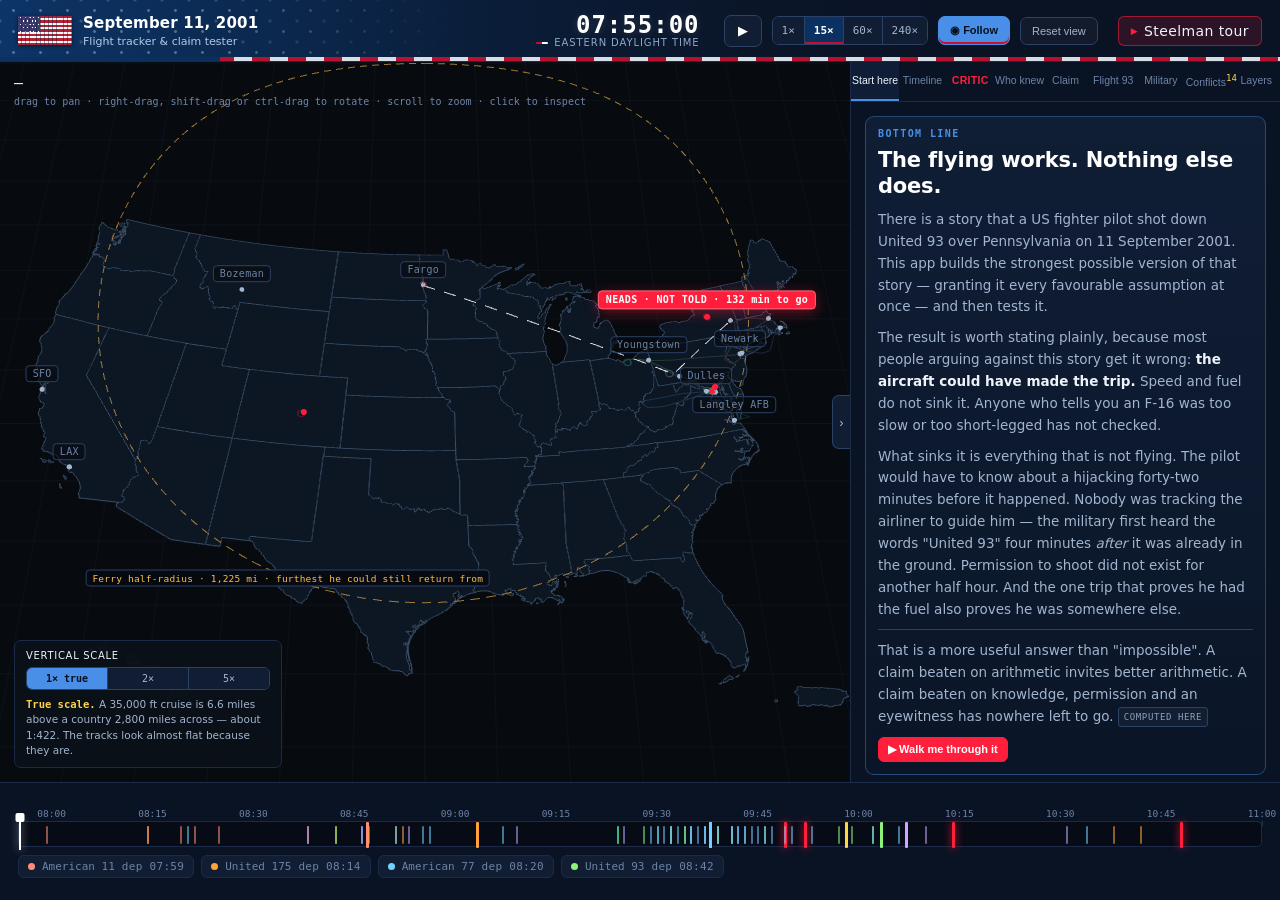
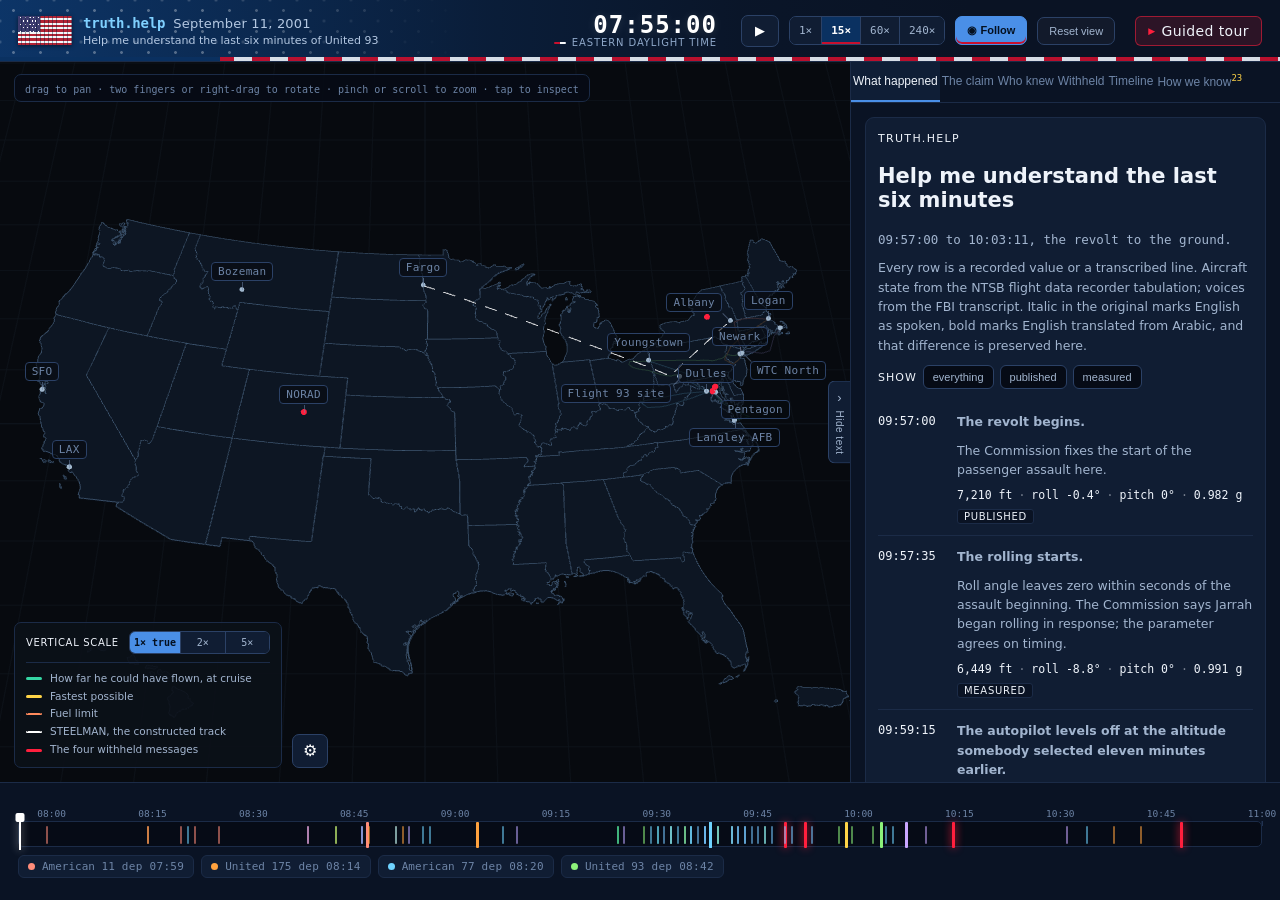
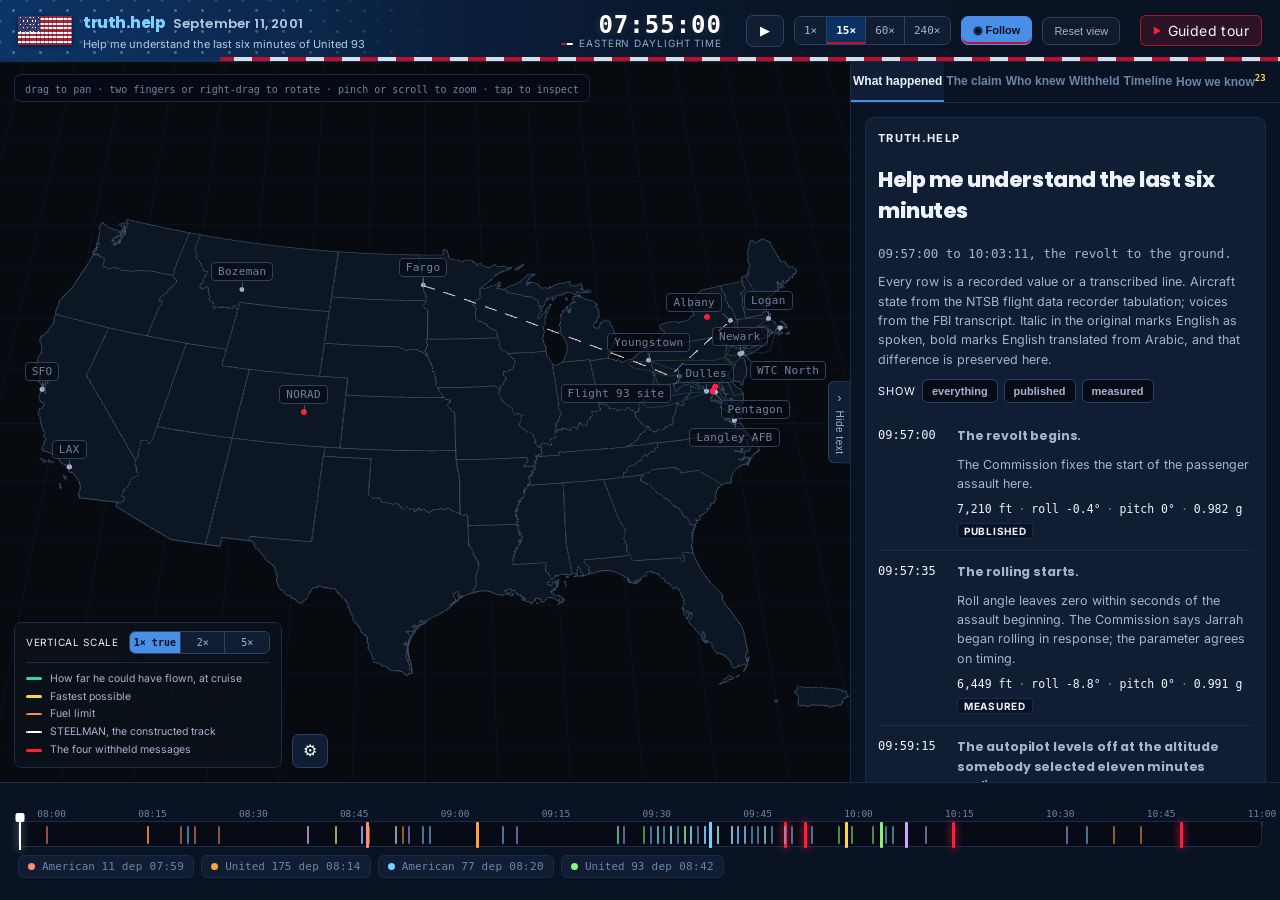
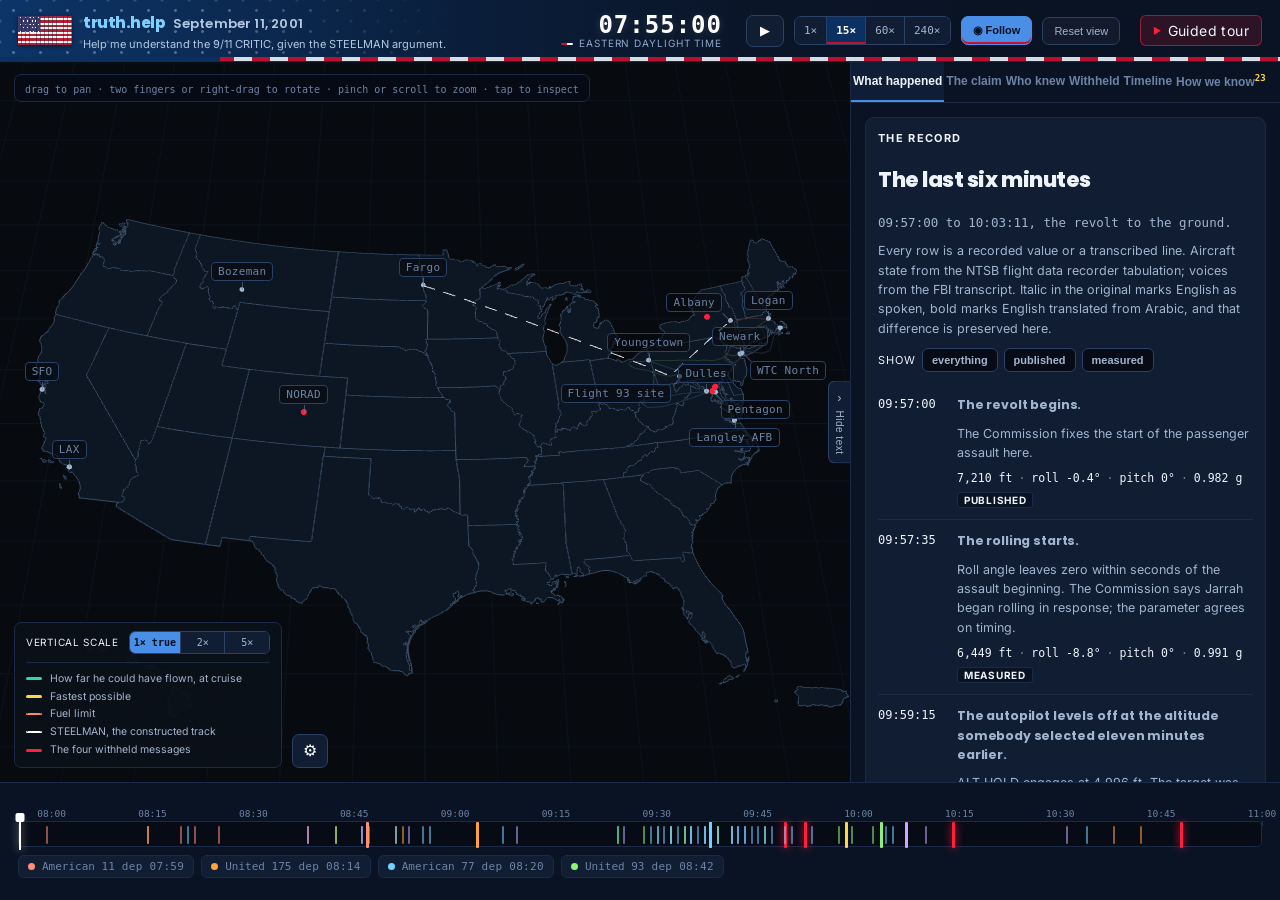
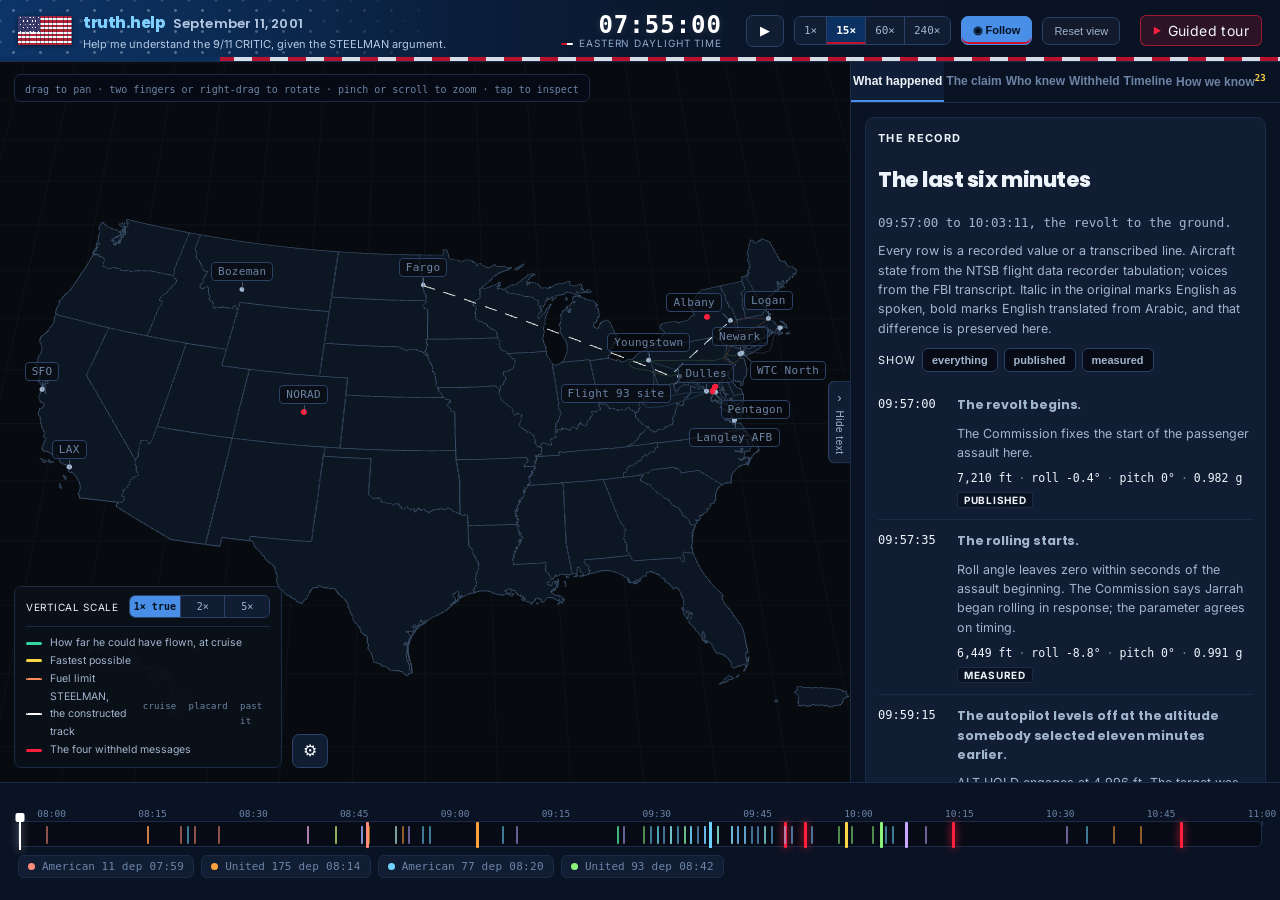
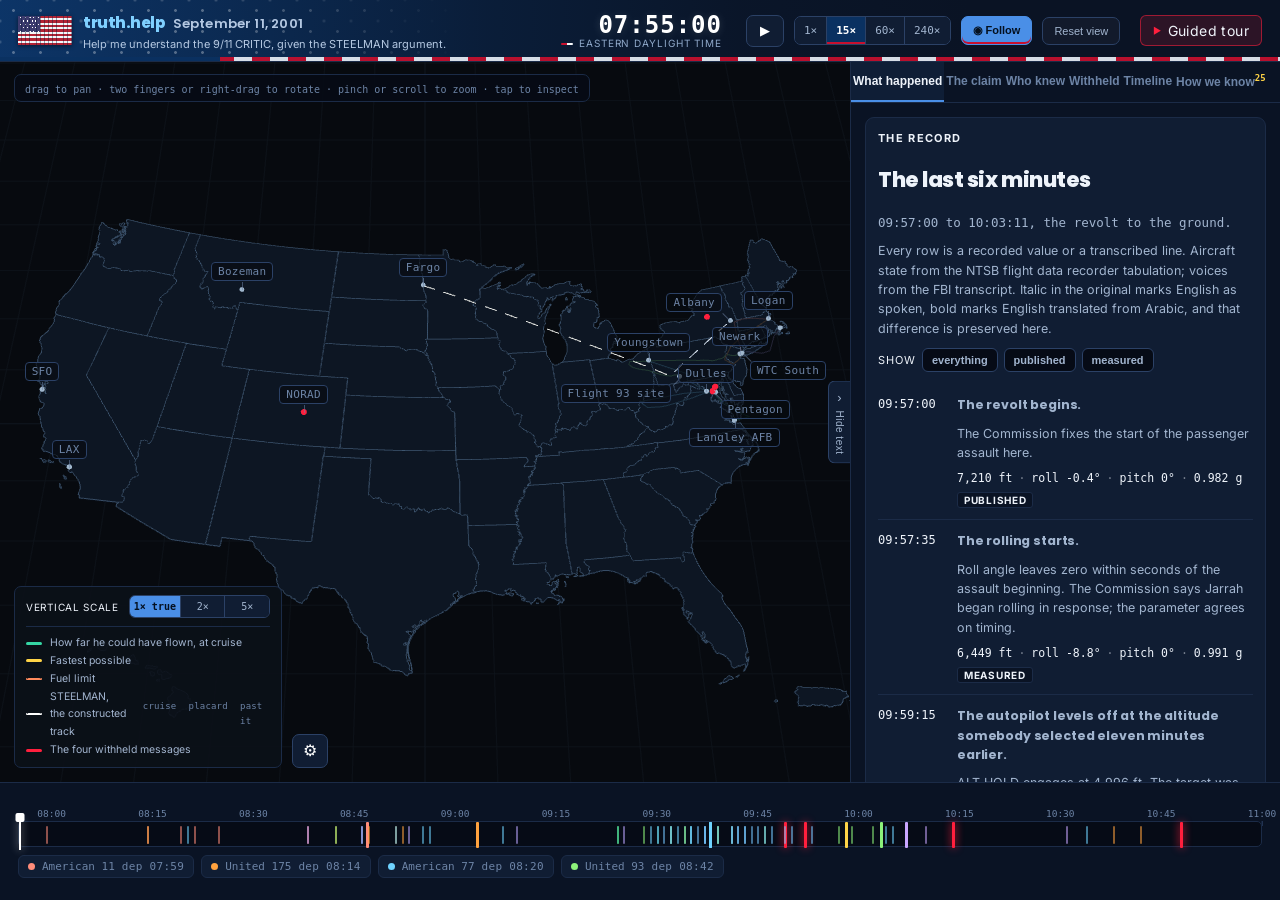
